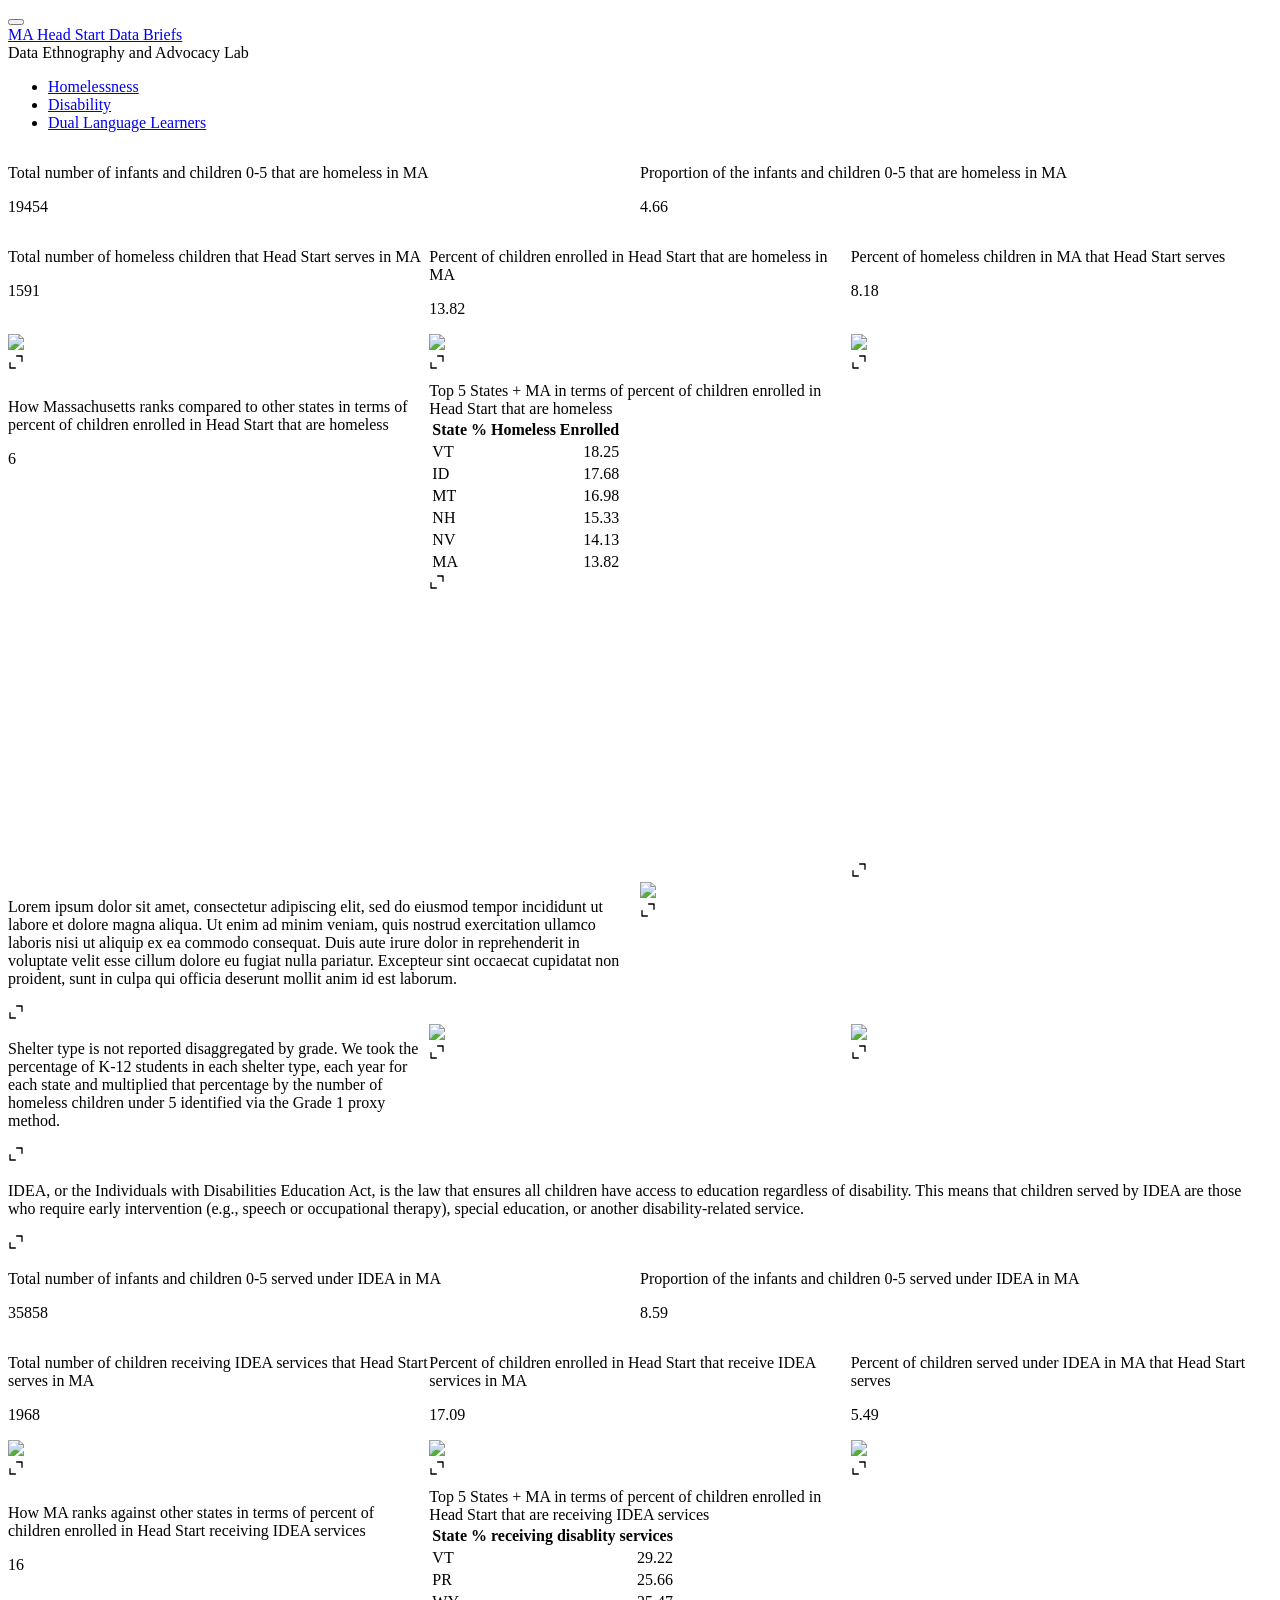
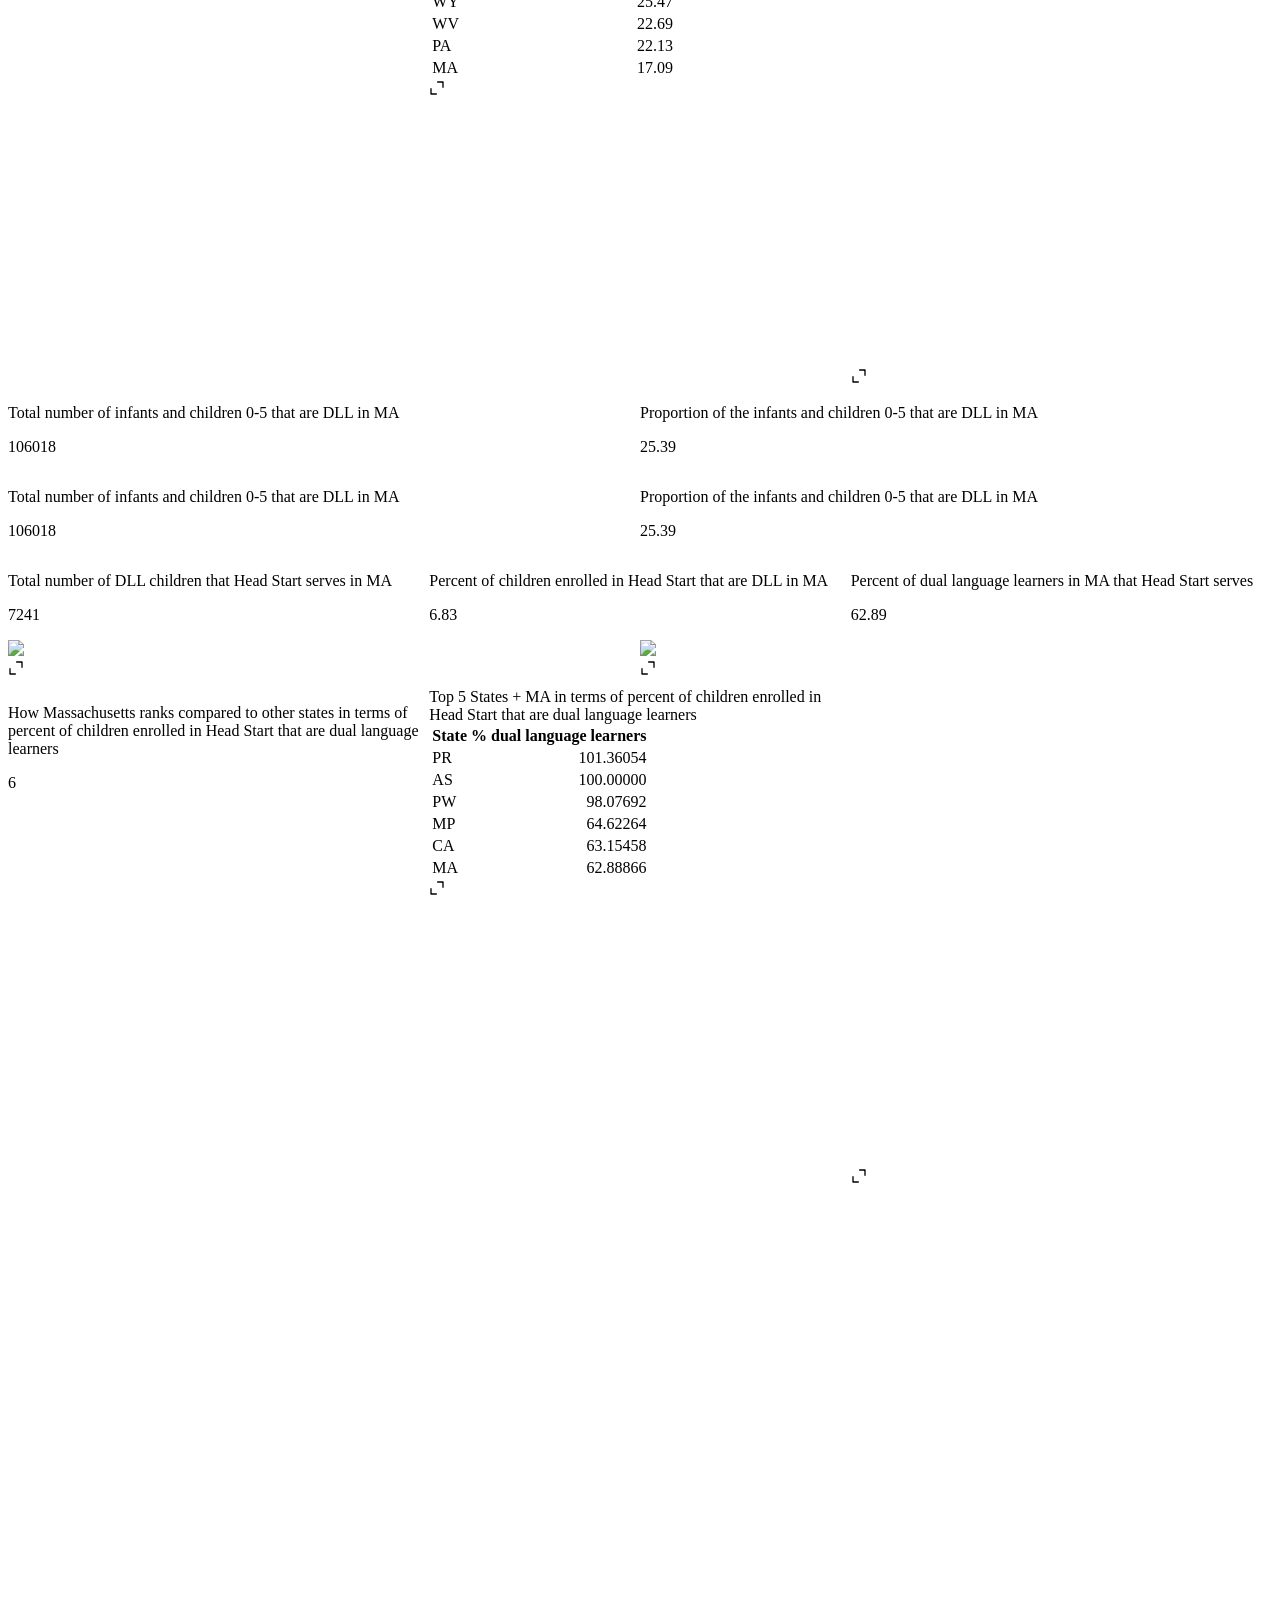
==== index.html @ 700cf91a "added index" ====
<!DOCTYPE html>
<html xmlns="http://www.w3.org/1999/xhtml" lang="en" xml:lang="en"><head>

<meta charset="utf-8">
<meta name="generator" content="quarto-1.4.550">

<meta name="viewport" content="width=device-width, initial-scale=1.0, user-scalable=yes">

<meta name="author" content="Data Ethnography and Advocacy Lab">

<title>MA Head Start Data Briefs</title>
<style>
code{white-space: pre-wrap;}
span.smallcaps{font-variant: small-caps;}
div.columns{display: flex; gap: min(4vw, 1.5em);}
div.column{flex: auto; overflow-x: auto;}
div.hanging-indent{margin-left: 1.5em; text-indent: -1.5em;}
ul.task-list{list-style: none;}
ul.task-list li input[type="checkbox"] {
  width: 0.8em;
  margin: 0 0.8em 0.2em -1em; /* quarto-specific, see https://github.com/quarto-dev/quarto-cli/issues/4556 */ 
  vertical-align: middle;
}
</style>


<script src="index_files/libs/clipboard/clipboard.min.js"></script>
<script src="index_files/libs/quarto-html/quarto.js"></script>
<script src="index_files/libs/quarto-html/popper.min.js"></script>
<script src="index_files/libs/quarto-html/tippy.umd.min.js"></script>
<script src="index_files/libs/quarto-html/anchor.min.js"></script>
<link href="index_files/libs/quarto-html/tippy.css" rel="stylesheet">
<link href="index_files/libs/quarto-html/quarto-syntax-highlighting.css" rel="stylesheet" id="quarto-text-highlighting-styles">
<script src="index_files/libs/bootstrap/bootstrap.min.js"></script>
<link href="index_files/libs/bootstrap/bootstrap-icons.css" rel="stylesheet">
<link href="index_files/libs/bootstrap/bootstrap.min.css" rel="stylesheet" id="quarto-bootstrap" data-mode="light">
<script src="index_files/libs/quarto-dashboard/quarto-dashboard.js"></script>
<script src="index_files/libs/quarto-dashboard/stickythead.js"></script>
<script src="index_files/libs/quarto-dashboard/datatables.min.js" kdttablesentinel="true"></script>
<script src="index_files/libs/quarto-dashboard/pdfmake.min.js" kdttablesentinel="true"></script>
<script src="index_files/libs/quarto-dashboard/vfs_fonts.js" kdttablesentinel="true"></script>
<script src="index_files/libs/quarto-dashboard/web-components.js" type="module"></script>
<script src="index_files/libs/quarto-dashboard/components.js"></script>
<link href="index_files/libs/quarto-dashboard/datatables.min.css" rel="stylesheet" kdttablesentinel="true">
<script src="index_files/libs/htmlwidgets-1.6.4/htmlwidgets.js"></script>
<script src="index_files/libs/jquery-3.6.0/jquery-3.6.0.min.js"></script>
<link href="index_files/libs/leaflet-1.3.1/leaflet.css" rel="stylesheet">
<script src="index_files/libs/leaflet-1.3.1/leaflet.js"></script>
<link href="index_files/libs/leafletfix-1.0.0/leafletfix.css" rel="stylesheet">
<script src="index_files/libs/proj4-2.6.2/proj4.min.js"></script>
<script src="index_files/libs/Proj4Leaflet-1.0.1/proj4leaflet.js"></script>
<link href="index_files/libs/rstudio_leaflet-1.3.1/rstudio_leaflet.css" rel="stylesheet">
<script src="index_files/libs/leaflet-binding-2.2.2/leaflet.js"></script>
<script src="index_files/libs/leaflet-providers-2.0.0/leaflet-providers_2.0.0.js"></script>
<script src="index_files/libs/leaflet-providers-plugin-2.2.2/leaflet-providers-plugin.js"></script>


</head>

<body class="quarto-dashboard fullcontent">

<header id="quarto-dashboard-header">
<nav class="navbar navbar-expand-md slim" data-bs-theme="dark">
  <div class="navbar-container container-fluid">
    <button class="navbar-toggler" type="button" data-bs-toggle="collapse" data-bs-target="#dashboard-collapse" aria-controls="dashboard-collapse" aria-expanded="false" aria-label="Toggle navigation">
      <span class="navbar-toggler-icon"></span>
    </button>    


    <div class="navbar-brand-container">       

      <div class="navbar-title">
        <div class="navbar-title-text"><a href="#">MA Head Start Data Briefs</a></div>
        
        <div class="navbar-author">Data Ethnography and Advocacy Lab</div>
      </div>
    </div>
<div id="dashboard-collapse" class="navbar-collapse collapse"><ul class="navbar-nav navbar-nav-scroll me-auto" role="tablist"><li class="nav-item" role="presentation"><a id="tab-homelessness" class="nav-link active" data-bs-toggle="tab" role="tab" data-bs-target="#homelessness" data-scrolling="true" href="#homelessness" aria-controls="homelessness" aria-selected="true"><span class="nav-link-text">Homelessness</span></a></li><li class="nav-item" role="presentation"><a id="tab-disability" class="nav-link" data-bs-toggle="tab" role="tab" data-bs-target="#disability" data-scrolling="true" href="#disability" aria-controls="disability" aria-selected="false"><span class="nav-link-text">Disability</span></a></li><li class="nav-item" role="presentation"><a id="tab-dual-language-learners" class="nav-link" data-bs-toggle="tab" role="tab" data-bs-target="#dual-language-learners" data-scrolling="true" href="#dual-language-learners" aria-controls="dual-language-learners" aria-selected="false"><span class="nav-link-text">Dual Language Learners</span></a></li></ul></div></div>
</nav>
</header>
<div class="page-layout-custom quarto-dashboard-content bslib-gap-spacing html-fill-container dashboard-scrolling quarto-dashboard-pages">  

<div class="bslib-grid-item html-fill-item tab-content bslib-grid" data-layout="flow" style="display: grid; grid-template-rows: minmax(3em, 1fr); grid-auto-columns: minmax(0, 1fr);">
<div id="homelessness" class="dashboard-page tab-pane show active html-fill-item html-fill-container" data-orientation="rows" aria-labelledby="tab-homelessness">
<div class="html-fill-item html-fill-container bslib-grid" style="display: grid; grid-template-rows: minmax(3em, max-content) minmax(3em, max-content) minmax(3em, max-content) minmax(3em, max-content) minmax(3em, max-content) minmax(3em, max-content); grid-auto-columns: minmax(0, 1fr);">
<div class="html-fill-item html-fill-container bslib-grid" style="display: grid; grid-template-columns: minmax(3em, 1fr) minmax(3em, 1fr);
grid-auto-rows: minmax(0, 1fr);">
<div class="card valuebox cell html-fill-item html-fill-container bslib-card bslib-value-box bg-info showcase-left-center" data-bslib-card-init="" data-require-bs-caller="card()">
<div class="card-body html-fill-item html-fill-container">
<div data-icon="hash" class="html-fill-item html-fill-container value-box-grid">
<div class="value-box-showcase html-fill-item html-fill-container">

<i class="bi bi-hash"></i></div>
<div class="value-box-area">
<p class="value-box-title">
Total number of infants and children 0-5 that are homeless in MA
</p>
<p class="value-box-value">
19454
</p>
</div>
</div>
</div>
<script data-bslib-card-init="">bslib.Card.initializeAllCards();</script></div><div class="card valuebox cell html-fill-item html-fill-container bslib-card bslib-value-box bg-info showcase-left-center" data-bslib-card-init="" data-require-bs-caller="card()">
<div class="card-body html-fill-item html-fill-container">
<div data-icon="percent" class="html-fill-item html-fill-container value-box-grid">
<div class="value-box-showcase html-fill-item html-fill-container">

<i class="bi bi-percent"></i></div>
<div class="value-box-area">
<p class="value-box-title">
Proportion of the infants and children 0-5 that are homeless in MA
</p>
<p class="value-box-value">
4.66
</p>
</div>
</div>
</div>
<script data-bslib-card-init="">bslib.Card.initializeAllCards();</script></div>
</div>
<div class="html-fill-item html-fill-container bslib-grid" style="display: grid; grid-template-columns: minmax(3em, 1fr) minmax(3em, 1fr) minmax(3em, 1fr);
grid-auto-rows: minmax(0, 1fr);">
<div class="card valuebox cell html-fill-item html-fill-container bslib-card bslib-value-box bg-info showcase-left-center" data-bslib-card-init="" data-require-bs-caller="card()">
<div class="card-body html-fill-item html-fill-container">
<div data-icon="hash" class="html-fill-item html-fill-container value-box-grid">
<div class="value-box-showcase html-fill-item html-fill-container">

<i class="bi bi-hash"></i></div>
<div class="value-box-area">
<p class="value-box-title">
Total number of homeless children that Head Start serves in MA
</p>
<p class="value-box-value">
1591
</p>
</div>
</div>
</div>
<script data-bslib-card-init="">bslib.Card.initializeAllCards();</script></div><div class="card valuebox cell html-fill-item html-fill-container bslib-card bslib-value-box bg-info showcase-left-center" data-bslib-card-init="" data-require-bs-caller="card()">
<div class="card-body html-fill-item html-fill-container">
<div data-icon="percent" class="html-fill-item html-fill-container value-box-grid">
<div class="value-box-showcase html-fill-item html-fill-container">

<i class="bi bi-percent"></i></div>
<div class="value-box-area">
<p class="value-box-title">
Percent of children enrolled in Head Start that are homeless in MA
</p>
<p class="value-box-value">
13.82
</p>
</div>
</div>
</div>
<script data-bslib-card-init="">bslib.Card.initializeAllCards();</script></div><div class="card valuebox cell html-fill-item html-fill-container bslib-card bslib-value-box bg-info showcase-left-center" data-bslib-card-init="" data-require-bs-caller="card()">
<div class="card-body html-fill-item html-fill-container">
<div data-icon="percent" class="html-fill-item html-fill-container value-box-grid">
<div class="value-box-showcase html-fill-item html-fill-container">

<i class="bi bi-percent"></i></div>
<div class="value-box-area">
<p class="value-box-title">
Percent of homeless children in MA that Head Start serves
</p>
<p class="value-box-value">
8.18
</p>
</div>
</div>
</div>
<script data-bslib-card-init="">bslib.Card.initializeAllCards();</script></div>
</div>
<div class="html-fill-item html-fill-container bslib-grid" style="display: grid; grid-template-columns: minmax(3em, 1fr) minmax(3em, 1fr) minmax(3em, 1fr);
grid-auto-rows: minmax(0, 1fr);">
<div class="card cell html-fill-item html-fill-container bslib-card" data-fill="false" data-bslib-card-init="" data-require-bs-caller="card()" data-full-screen="false">
<div class="card-body html-fill-item html-fill-container">
<div class="cell-output-display html-fill-item html-fill-container">
<img src="index_files/figure-html/unnamed-chunk-7-1.png" class="img-fluid quarto-dashboard-img-contain">
</div>
</div>
<bslib-tooltip placement="auto" bsoptions="[]" data-require-bs-version="5" data-require-bs-caller="tooltip()">
    <template>Expand</template>
    <span class="bslib-full-screen-enter badge rounded-pill">
        <svg xmlns="http://www.w3.org/2000/svg" viewbox="0 0 24 24" style="height:1em;width:1em;" aria-hidden="true" role="img"><path d="M20 5C20 4.4 19.6 4 19 4H13C12.4 4 12 3.6 12 3C12 2.4 12.4 2 13 2H21C21.6 2 22 2.4 22 3V11C22 11.6 21.6 12 21 12C20.4 12 20 11.6 20 11V5ZM4 19C4 19.6 4.4 20 5 20H11C11.6 20 12 20.4 12 21C12 21.6 11.6 22 11 22H3C2.4 22 2 21.6 2 21V13C2 12.4 2.4 12 3 12C3.6 12 4 12.4 4 13V19Z"></path></svg>
    </span>
</bslib-tooltip><script data-bslib-card-init="">bslib.Card.initializeAllCards();</script></div><div class="card cell html-fill-item html-fill-container bslib-card" data-fill="false" data-bslib-card-init="" data-require-bs-caller="card()" data-full-screen="false">
<div class="card-body html-fill-item html-fill-container">
<div class="cell-output-display html-fill-item html-fill-container">
<img src="index_files/figure-html/unnamed-chunk-8-1.png" class="img-fluid quarto-dashboard-img-contain">
</div>
</div>
<bslib-tooltip placement="auto" bsoptions="[]" data-require-bs-version="5" data-require-bs-caller="tooltip()">
    <template>Expand</template>
    <span class="bslib-full-screen-enter badge rounded-pill">
        <svg xmlns="http://www.w3.org/2000/svg" viewbox="0 0 24 24" style="height:1em;width:1em;" aria-hidden="true" role="img"><path d="M20 5C20 4.4 19.6 4 19 4H13C12.4 4 12 3.6 12 3C12 2.4 12.4 2 13 2H21C21.6 2 22 2.4 22 3V11C22 11.6 21.6 12 21 12C20.4 12 20 11.6 20 11V5ZM4 19C4 19.6 4.4 20 5 20H11C11.6 20 12 20.4 12 21C12 21.6 11.6 22 11 22H3C2.4 22 2 21.6 2 21V13C2 12.4 2.4 12 3 12C3.6 12 4 12.4 4 13V19Z"></path></svg>
    </span>
</bslib-tooltip><script data-bslib-card-init="">bslib.Card.initializeAllCards();</script></div><div class="card cell html-fill-item html-fill-container bslib-card" data-fill="false" data-bslib-card-init="" data-require-bs-caller="card()" data-full-screen="false">
<div class="card-body html-fill-item html-fill-container">
<div class="cell-output-display html-fill-item html-fill-container">
<img src="index_files/figure-html/unnamed-chunk-9-1.png" class="img-fluid quarto-dashboard-img-contain">
</div>
</div>
<bslib-tooltip placement="auto" bsoptions="[]" data-require-bs-version="5" data-require-bs-caller="tooltip()">
    <template>Expand</template>
    <span class="bslib-full-screen-enter badge rounded-pill">
        <svg xmlns="http://www.w3.org/2000/svg" viewbox="0 0 24 24" style="height:1em;width:1em;" aria-hidden="true" role="img"><path d="M20 5C20 4.4 19.6 4 19 4H13C12.4 4 12 3.6 12 3C12 2.4 12.4 2 13 2H21C21.6 2 22 2.4 22 3V11C22 11.6 21.6 12 21 12C20.4 12 20 11.6 20 11V5ZM4 19C4 19.6 4.4 20 5 20H11C11.6 20 12 20.4 12 21C12 21.6 11.6 22 11 22H3C2.4 22 2 21.6 2 21V13C2 12.4 2.4 12 3 12C3.6 12 4 12.4 4 13V19Z"></path></svg>
    </span>
</bslib-tooltip><script data-bslib-card-init="">bslib.Card.initializeAllCards();</script></div>
</div>
<div class="html-fill-item html-fill-container bslib-grid" style="display: grid; grid-template-columns: minmax(3em, 1fr) minmax(3em, 1fr) minmax(3em, 1fr);
grid-auto-rows: minmax(0, 1fr);">
<div class="card valuebox cell html-fill-item html-fill-container bslib-card bslib-value-box bg-info showcase-left-center" data-bslib-card-init="" data-require-bs-caller="card()">
<div class="card-body html-fill-item html-fill-container">
<div data-icon="award" class="html-fill-item html-fill-container value-box-grid">
<div class="value-box-showcase html-fill-item html-fill-container">

<i class="bi bi-award"></i></div>
<div class="value-box-area">
<p class="value-box-title">
How Massachusetts ranks compared to other states in terms of percent of children enrolled in Head Start that are homeless
</p>
<p class="value-box-value">
6
</p>
</div>
</div>
</div>
<script data-bslib-card-init="">bslib.Card.initializeAllCards();</script></div><div class="card cell html-fill-item html-fill-container bslib-card" data-title="Top 5 States + MA in terms of percent of children enrolled in Head Start that are homeless" data-fill="false" data-bslib-card-init="" data-require-bs-caller="card()" data-full-screen="false">
<div class="card-header"><div class="card-title">Top 5 States + MA in terms of percent of children enrolled in Head Start that are homeless</div></div>
<div class="card-body html-fill-item html-fill-container">
<div class="cell-output-display html-fill-item html-fill-container">
<table class="table table-sm table-striped small">
<thead>
<tr class="header">
<th style="text-align: left;">State</th>
<th style="text-align: right;">% Homeless Enrolled</th>
</tr>
</thead>
<tbody>
<tr class="odd">
<td style="text-align: left;">VT</td>
<td style="text-align: right;">18.25</td>
</tr>
<tr class="even">
<td style="text-align: left;">ID</td>
<td style="text-align: right;">17.68</td>
</tr>
<tr class="odd">
<td style="text-align: left;">MT</td>
<td style="text-align: right;">16.98</td>
</tr>
<tr class="even">
<td style="text-align: left;">NH</td>
<td style="text-align: right;">15.33</td>
</tr>
<tr class="odd">
<td style="text-align: left;">NV</td>
<td style="text-align: right;">14.13</td>
</tr>
<tr class="even">
<td style="text-align: left;">MA</td>
<td style="text-align: right;">13.82</td>
</tr>
</tbody>
</table>
</div>
</div>
<bslib-tooltip placement="auto" bsoptions="[]" data-require-bs-version="5" data-require-bs-caller="tooltip()">
    <template>Expand</template>
    <span class="bslib-full-screen-enter badge rounded-pill">
        <svg xmlns="http://www.w3.org/2000/svg" viewbox="0 0 24 24" style="height:1em;width:1em;" aria-hidden="true" role="img"><path d="M20 5C20 4.4 19.6 4 19 4H13C12.4 4 12 3.6 12 3C12 2.4 12.4 2 13 2H21C21.6 2 22 2.4 22 3V11C22 11.6 21.6 12 21 12C20.4 12 20 11.6 20 11V5ZM4 19C4 19.6 4.4 20 5 20H11C11.6 20 12 20.4 12 21C12 21.6 11.6 22 11 22H3C2.4 22 2 21.6 2 21V13C2 12.4 2.4 12 3 12C3.6 12 4 12.4 4 13V19Z"></path></svg>
    </span>
</bslib-tooltip><script data-bslib-card-init="">bslib.Card.initializeAllCards();</script></div><div class="card cell html-fill-item html-fill-container bslib-card" data-fill="false" data-bslib-card-init="" data-require-bs-caller="card()" data-full-screen="false">
<div class="card-body html-fill-item html-fill-container">
<div class="cell-output-display html-fill-item html-fill-container">
<div id="htmlwidget-33ffae27967a9c8541ec" style="width:100%;height:480px;" class="leaflet html-widget html-fill-item html-fill-container"></div>
<script type="application/json" data-for="htmlwidget-33ffae27967a9c8541ec">{"x":{"options":{"crs":{"crsClass":"L.CRS.EPSG3857","code":null,"proj4def":null,"projectedBounds":null,"options":{}}},"setView":[[30,-95],3,[]],"calls":[{"method":"addProviderTiles","args":["Esri.NatGeoWorldMap",null,null,{"errorTileUrl":"","noWrap":false,"detectRetina":false}]},{"method":"addPolygons","args":[[[[{"lng":[-106.623445,-106.630114,-106.618486,-106.513986060717,-106.377173188247,-106.200699,-105.997971151664,-105.750527,-105.153994,-104.91835699428,-104.84774,-104.643526,-104.024521,-103.980213477381,-103.722881979148,-103.326501,-103.064423,-103.064422401106,-103.064422,-103.064696,-103.064761,-103.064829054562,-103.064889,-103.063468888475,-103.060103,-103.056495064338,-103.052610516564,-103.05261,-103.047346,-103.043516,-103.043835830165,-103.043850301172,-103.043946,-103.043072,-103.042769,-103.042738818608,-103.042711,-103.042617950565,-103.041554,-103.041356721818,-103.040824,-103.041924,-103.002434,-102.162463,-102.032339018963,-101.826565,-101.623915,-101.085156,-100.954152157693,-100.884174,-100.592614,-100.546145126097,-100.311018,-100.003761993368,-100.000406,-100.000399,-100.000396202899,-100.000392,-100.000388844143,-100.000385,-100.000384017848,-100.000382194816,-100.000381,-99.997629328163,-99.929334,-99.8420638841464,-99.818186,-99.764882,-99.696462,-99.600026,-99.58448,-99.47502213703839,-99.470969,-99.42043200000001,-99.39495599999999,-99.350407,-99.27534,-99.2216079008455,-99.2116,-99.189511,-99.131553,-99.05880000000001,-99.002916,-98.95232488752821,-98.94022,-98.872229,-98.80681,-98.73723200000001,-98.690072,-98.648073,-98.6102002179226,-98.577136,-98.5282,-98.475066,-98.42353300000001,-98.41442600000001,-98.39844100000001,-98.364023,-98.31874999999999,-98.22528200000001,-98.16912000000001,-98.1384860257464,-98.123377,-98.099328,-98.099096,-98.08283900000001,-98.005667,-97.94757199999999,-97.953695,-97.95190595085521,-97.951215,-97.865765,-97.803473,-97.759834,-97.671772,-97.60909100000001,-97.596155,-97.5612431502211,-97.55826999999999,-97.48650499999999,-97.48414343858759,-97.451469,-97.444193,-97.372941,-97.318243,-97.24618,-97.206141,-97.166629,-97.205652,-97.149394,-97.091072,-97.087852,-97.07859000000001,-97.05583799999999,-96.985567,-96.98874499999999,-96.952313,-96.9446168883705,-96.93434330313301,-96.905253,-96.897194,-96.850593,-96.794276,-96.77676599999999,-96.712422,-96.682103,-96.659896,-96.5946743073771,-96.590112,-96.59292600000001,-96.572937,-96.52386300000001,-96.502286,-96.436455,-96.403507,-96.3796608259521,-96.363135,-96.307389,-96.277269,-96.229023,-96.173025,-96.15163,-96.063924,-95.93532500000001,-95.887491,-95.8448785340707,-95.82059599999999,-95.7896393177523,-95.73750800000001,-95.669978,-95.603657,-95.556915,-95.525322,-95.44737000000001,-95.352338,-95.3104497954491,-95.283445,-95.253623,-95.226393,-95.1559076171075,-95.149462,-95.09500199999999,-95.04656799999999,-94.98165,-94.93956,-94.902276,-94.841634,-94.76614600000001,-94.7319329019959,-94.714865,-94.63058599999999,-94.572872,-94.52892799999999,-94.48587499999999,-94.419057,-94.388052,-94.35416499999999,-94.33842199999999,-94.303742,-94.238868,-94.213605,-94.183395,-94.143024,-94.07267,-94.04342800000001,-94.04298799999999,-94.04306699999999,-94.0429458450603,-94.04271900000001,-94.042964,-94.0430026215633,-94.043026,-94.04305152761761,-94.043083,-94.04278823280529,-94.042739,-94.0426959391654,-94.042681,-94.041833,-94.029428406596,-93.97746100000001,-93.90955700000001,-93.8782518953866,-93.85339,-93.80341900000001,-93.816838,-93.834924,-93.78768700000001,-93.725925,-93.749476,-93.697603,-93.66814599999999,-93.67543999999999,-93.61394199999999,-93.60244299999999,-93.6006030873629,-93.55249730750231,-93.53509699999999,-93.540278,-93.53121899999999,-93.539526,-93.549841,-93.530936,-93.5545758543455,-93.558617,-93.569303,-93.617688,-93.629904,-93.685121,-93.68432900000001,-93.729195,-93.710117,-93.702665,-93.7381729998702,-93.745333,-93.760328,-93.70719,-93.7110621713009,-93.713359,-93.70376400000001,-93.70243600000001,-93.70394,-93.70618356631741,-93.741078,-93.80781500000001,-93.83037400000001,-93.8523098709223,-93.872446,-93.929208,-93.890821,-93.863204,-93.837971,-93.86129099999999,-93.961867,-94.056506,-94.16154899999999,-94.35412254491369,-94.370816,-94.50080699999999,-94.594853,-94.670389,-94.731047,-94.72253000000001,-94.803695,-95.026219,-95.1150505055983,-95.125134,-95.191391,-95.297147,-95.38239,-95.439594,-95.507037396917,-95.588801,-95.684089,-95.812504,-96.000682,-96.194412,-96.328817,-96.3785331592868,-96.390376,-96.442849,-96.63200999999999,-96.719627,-96.792158,-96.8520706227301,-96.886459,-97.003325,-97.0436840836865,-97.04484600000001,-97.090735,-97.140854,-97.21267899999999,-97.22299140753179,-97.25732499999999,-97.296057,-97.336122,-97.3468508769557,-97.358469,-97.378697,-97.366872,-97.32275,-97.2875411166858,-97.253801,-97.22728847801289,-97.196935,-97.158798,-97.151922,-97.145567,-97.15660800000001,-97.206945,-97.277163,-97.338346,-97.365976,-97.36008200000001,-97.37286400000001,-97.422636,-97.45472700000001,-97.496861,-97.542957,-97.582565,-97.64401100000001,-97.697069,-97.758838,-97.79529100000001,-97.8622582970613,-97.87118700000001,-97.944345,-98.010971,-98.03923899999999,-98.08011573664299,-98.091038,-98.149463,-98.197046,-98.248806,-98.30297899999999,-98.38669400000001,-98.442536,-98.50349199999999,-98.576188,-98.5931641791091,-98.61346500000001,-98.65422100000001,-98.69885600000001,-98.779912,-98.807348,-98.89096499999999,-98.958325,-99.03231599999999,-99.082002,-99.110855,-99.091635,-99.105031,-99.171404,-99.1768160923811,-99.20052200000001,-99.208907,-99.24244400000001,-99.268613,-99.3289,-99.361144,-99.387367,-99.44696999999999,-99.442123,-99.429984,-99.445238,-99.4608257991343,-99.463309,-99.487937,-99.52965399999999,-99.487521,-99.495104,-99.497519,-99.52831999999999,-99.53013799999999,-99.55681199999999,-99.624515,-99.704601,-99.758534,-99.80165100000001,-99.84473699999999,-99.87784000000001,-99.904385,-99.917461,-99.93216099999999,-99.98492299999999,-100.028725,-100.075474,-100.174413,-100.197510055501,-100.267604,-100.287554,-100.320393,-100.337059,-100.368288,-100.38886,-100.39727,-100.448648,-100.500354,-100.506701,-100.533017,-100.53583,-100.576846,-100.627206,-100.646993,-100.660208,-100.671215189194,-100.674656,-100.727462,-100.772649,-100.795681,-100.801867546029,-100.848664,-100.886842,-100.995607,-101.060151,-101.137503,-101.19272,-101.254895,-101.305533,-101.307332,-101.367198,-101.400636,-101.453499,-101.503223,-101.561569,-101.654578,-101.714224,-101.761619209528,-101.809441,-101.8754,-101.966167,-102.021919,-102.073646,-102.115682,-102.161674,-102.227553,-102.301381,-102.318683954588,-102.349861,-102.369522,-102.392906,-102.468946,-102.512687,-102.551081,-102.612879,-102.677192,-102.693466,-102.738428,-102.777531,-102.808692,-102.83097,-102.824564,-102.871857,-102.891022,-102.871347,-102.917805,-102.995688,-103.035683,-103.076355,-103.100368,-103.126748,-103.227801,-103.28119,-103.361998,-103.463196,-103.524613,-103.59236,-103.660203,-103.724743,-103.789034,-103.793873010934,-103.856893,-103.975235,-104.055596,-104.143692,-104.181273,-104.229081,-104.308813,-104.371175,-104.452301,-104.539761,-104.565688,-104.619039,-104.672327,-104.685479,-104.703998,-104.692094,-104.702788,-104.740448,-104.761634,-104.824314,-104.859521,-104.869872,-104.889376,-104.924796,-104.972071,-104.980753891325,-105.00124,-105.062334,-105.098282,-105.160153,-105.21866,-105.314863,-105.394242,-105.399609,-105.488027,-105.55743,-105.579542,-105.627349,-105.709491,-105.773257,-105.794386,-105.869353,-105.938452,-105.953943,-105.996429378287,-106.004926,-106.080258,-106.175675,-106.236804,-106.280811,-106.303536,-106.33992838068,-106.370139,-106.41794,-106.467642,-106.484642,-106.528242,-106.581344,-106.63588,-106.623445],"lat":[31.914034,31.971258,32.000495,32.0008176642324,32.0012401010375,32.001785,32.001974590699,32.002206,32.000497,32.0004720730735,32.000464602835,32.000443,32.00001,32.0000328513626,32.0001655686764,32.00037,32.000518,32.087051,32.145006,32.522193,32.587983,32.7269504153502,32.849359,32.9591063818305,33.219225,33.3884142146206,33.5705747764422,33.570599,33.824675,34.079382,34.302648,34.3127498735079,34.379555,34.619782,34.747361,34.9541420403614,35.144735,35.1831572590084,35.622487,35.7394335063487,36.055231,36.500439,36.500397,36.500326,36.5000656730101,36.499654,36.499528,36.499244,36.4995294966262,36.499682,36.499469,36.4995051393038,36.499688,36.4997018487376,36.499702,36.055677,35.8812329999967,35.619115,35.4223639883094,35.182702,35.0299299999999,34.7463605525616,34.560509,34.5611366245601,34.576714,34.5069327688814,34.48784,34.435266,34.381036,34.374688,34.407673,34.3968709897905,34.396471,34.380464,34.442099,34.437083,34.386599,34.3253735743726,34.31397,34.214312,34.209352,34.201256,34.208782,34.2046698986035,34.203686,34.160446,34.155901,34.130992,34.133155,34.164441,34.1561768671247,34.148962,34.094961,34.064269,34.0819494760059,34.085074,34.128456,34.157109,34.146421,34.127245,34.114171,34.1412060197111,34.15454,34.104295,34.048639,34.002412,33.995964,33.991053,33.924373,33.8912258148573,33.878424,33.849393,33.88019,33.92521,33.99137,33.968093,33.922106,33.899061506733,33.897099,33.916994,33.9138891088909,33.87093,33.823773,33.819454,33.865121,33.900344,33.91428,33.847311,33.809824,33.721967,33.735115,33.774099,33.812756,33.855741,33.886522,33.918468,33.944582,33.945013250454,33.9455889292528,33.947219,33.902954,33.847211,33.868886,33.841976,33.831633,33.876645,33.916666,33.8830186573983,33.880665,33.830916,33.819098,33.818114,33.77346,33.78005,33.746289,33.715530908566,33.694215,33.735005,33.769735,33.748021,33.80056,33.831946,33.841523,33.875099,33.863856,33.860421904719,33.858465,33.8724373846723,33.895967,33.905844,33.927195,33.92702,33.885487,33.86885,33.867789,33.8738430381855,33.877746,33.92971,33.961954,33.9384823885698,33.936336,33.904816,33.862565,33.852284,33.810503,33.776289,33.739431,33.748031,33.7208305162803,33.707261,33.673401,33.669886,33.62184,33.637867,33.577217,33.565511,33.556452,33.567082,33.564486,33.576722,33.570622,33.592212,33.577725,33.572234,33.551425,33.435824,33.330498,33.2712410493864,33.160291,33.019219,32.881088978924,32.797476,32.6930299766656,32.564261,32.3922831932812,32.363559,32.1960649748209,32.137956,31.992402,31.979686964168,31.926419,31.893144,31.8442765572456,31.805467,31.700686,31.622509,31.586211,31.527344,31.504092,31.46869,31.428409,31.375103,31.30104,31.259375,31.182541,31.1826249552688,31.1848200234468,31.185614,31.128868,31.051678,31.008498,30.967118,30.924534,30.8774695018611,30.869424,30.802969,30.738479,30.67994,30.625201,30.592586,30.544842,30.5064,30.429947,30.4025470540047,30.397022,30.329924,30.275513,30.2439707156403,30.225261,30.173936,30.112721,30.054291,30.0523143321691,30.021571,29.954549,29.894359,29.8720910043919,29.85165,29.802952,29.761673,29.724059,29.690619,29.679007,29.682213,29.671163,29.636588,29.5621028201748,29.555645988295,29.505367,29.467903,29.43078,29.369141,29.331446,29.279237,29.148064,29.0755520224787,29.067321,29.02309,28.934073,28.866348,28.859022,28.8247355121921,28.783169,28.734041,28.664942,28.588238,28.502224,28.423659,28.3898650304879,28.381815,28.317666,28.222821,28.164594,28.110497,28.0598208616046,28.030734,27.908307,27.8365323534718,27.834466,27.785888,27.716688,27.59642,27.5766073164796,27.510644,27.427175,27.317818,27.2779588322095,27.234796,27.060044,26.885581,26.701746,26.6003398814733,26.503164,26.4111776799575,26.305865,26.08266,26.017653,25.971132,25.949022,25.960899,25.935438,25.923125,25.902447,25.868874,25.840117,25.840378,25.879337,25.880058,25.920035,25.937857,26.006614,26.023455,26.032131,26.055218,26.0577459501697,26.058083,26.059621,26.063863,26.041275,26.0553958966484,26.059169,26.055813,26.056153,26.073101,26.11005,26.157872,26.199151,26.214798,26.235221,26.2428750129916,26.252028,26.23596,26.265619,26.326542,26.369421,26.357569,26.394056,26.412082,26.39651,26.426278,26.476977,26.500335,26.549848,26.5696605553736,26.656443,26.724761,26.788262,26.843213,26.879761,26.928921,26.982399,27.026026,27.106839,27.159149,27.223341,27.2622401970428,27.268437,27.294941,27.306051,27.412396,27.451518,27.500496,27.498896,27.580207,27.614336,27.634515,27.654954,27.717071,27.741771,27.778809,27.824376,27.875284,27.917973,27.96771,27.990729,28.073118,28.124882,28.179448,28.1970007311399,28.250269,28.301093,28.362117,28.427151,28.477196,28.515748,28.575637,28.616774,28.66196,28.716745,28.76328,28.805888,28.836168,28.903734,28.957079,29.031497,29.0835160253445,29.099777,29.129123,29.168492,29.22773,29.232831568098,29.271421,29.307848,29.363403,29.458661,29.473542,29.520285,29.520342,29.577925,29.640716,29.664041,29.738079,29.759671,29.764582,29.794658,29.765163,29.76766,29.7788600967222,29.790161,29.794023,29.807343,29.802491,29.786926,29.79239,29.819487,29.843534,29.877674,29.8721929465015,29.862317,29.820395,29.765569,29.779817,29.780303,29.752358,29.748182,29.738261,29.676507,29.621929,29.556497,29.522319,29.444267,29.399558,29.352093,29.287113,29.241625,29.190697,29.161219,29.103029,29.085722,29.026877,28.982124,28.991532,28.982138,29.018914,29.066822,29.120998,29.15026,29.170934,29.19147,29.257502,29.2592383933486,29.281852,29.296017,29.33091,29.383278,29.426265,29.48105,29.524337,29.543063,29.60366,29.676074,29.770462,29.844445,29.911112,29.989943,30.02421,30.107304,30.211736,30.259454,30.301148,30.370466,30.390413,30.458645,30.535144,30.604832,30.61026,30.6288120187883,30.672583,30.686303,30.718914,30.757059,30.801567,30.816961,30.852979,30.888941,30.943278,30.990229,31.035396,31.098545,31.136375,31.166897,31.20224,31.288634,31.318735,31.364749,31.3878401295126,31.392458,31.398702,31.456279,31.513376,31.562062,31.620413,31.6697519606808,31.71071,31.752009,31.759608,31.747809,31.783148,31.813906,31.871514,31.914034]}]],[[{"lng":[-118.593969,-118.484785,-118.370323,-118.286261,-118.325244,-118.374768,-118.465368,-118.482609,-118.563442,-118.593969],"lat":[33.467198,33.487483,33.409285,33.351463,33.299075,33.320065,33.326056,33.369914,33.434381,33.467198]}],[{"lng":[-118.594033,-118.540069,-118.446771,-118.353504,-118.425634,-118.487908,-118.581513,-118.641578,-118.594033],"lat":[33.035951,32.980933,32.895424,32.821962,32.800595,32.84459,32.931672,33.017129,33.035951]}],[{"lng":[-119.578942,-119.510489,-119.427171,-119.429559,-119.464725,-119.545872,-119.578942],"lat":[33.278628,33.307269,33.266023,33.228167,33.215432,33.233406,33.278628]}],[{"lng":[-119.916216,-119.857304,-119.739472,-119.5667,-119.470736656944,-119.442654,-119.364214,-119.363065,-119.391587,-119.487719557382,-119.554472,-119.662825,-119.721206,-119.795938,-119.873358,-119.876916,-119.916216],"lat":[34.058351,34.071298,34.049299,34.053452,34.053996622104,34.054156,34.050794,34.000548,33.994636,33.9965151543893,33.99782,33.985889,33.959583,33.962929,33.980375,34.023527,34.058351]}],[{"lng":[-120.368278,-120.24248,-120.135853,-120.055107,-119.984316,-119.973691,-120.049682,-120.121817,-120.179049,-120.200085,-120.36484,-120.454134,-120.368278],"lat":[34.076465,34.057172,34.026087,34.037729,33.983948,33.942481,33.914563,33.895712,33.927994,33.956904,33.991781,34.028081,34.076465]}],[{"lng":[-124.387023,-124.301355,-124.176715,-124.118147,-124.125448,-124.154513,-124.163988,-124.122677,-124.092284,-124.063076,-124.067473659422,-124.081987,-124.116037,-124.143479,-124.154246,-124.19104,-124.245027,-124.219592,-124.203402,-124.211605,-124.001188,-123.822037598588,-123.656998,-123.519112836804,-123.43477,-123.347562,-123.231001260578,-123.145959,-123.045254,-122.80008,-122.501135,-122.289749096157,-122.289527,-122.101922,-121.846712,-121.675348,-121.447539998048,-121.43961,-121.251099,-121.035195,-120.879925710236,-120.692219,-120.501069,-120.181563,-119.999168,-119.999276,-119.99828,-119.999866,-119.999231,-119.997533,-119.996155,-119.997124,-119.997634,-119.999935448085,-120.00174,-120.003028919657,-120.004795512304,-120.005142,-120.003364028833,-120.002614842913,-120.001975250867,-120.001014,-119.904315,-119.587679,-119.585406144839,-119.330366469799,-119.279262,-119.155815824409,-118.949673,-118.500958,-118.427995325157,-118.022181,-117.833504044144,-117.68061,-117.244917,-117.166000564031,-117.000895,-116.488233,-116.375875,-116.093601,-115.892975,-115.846113922762,-115.648032019625,-115.647683,-115.404537,-115.303743,-115.160068,-115.043812,-114.948154366683,-114.804249,-114.633487,-114.629769,-114.634382,-114.576452,-114.490971,-114.465246,-114.422382,-114.378223,-114.378852,-114.335372,-114.264317,-114.172845,-114.14093,-114.14081715128,-114.139055,-114.17805,-114.229715,-114.292806,-114.348052,-114.405941,-114.428026,-114.43009113852,-114.435504,-114.454807,-114.509568,-114.534987,-114.508708,-114.505638,-114.520465,-114.504863,-114.496565,-114.504993,-114.525201,-114.529186,-114.524599,-114.597283,-114.629146518189,-114.635183,-114.673901,-114.725282,-114.707348,-114.707962,-114.723259,-114.674491,-114.678097,-114.679359,-114.706175,-114.670803,-114.628293,-114.575161,-114.517492069319,-114.511343,-114.481315,-114.47664,-114.463127,-114.468971,-114.531746,-114.540260338478,-114.570675,-114.615724877807,-114.667493,-114.705717,-114.719633,-115.000802,-115.465164,-116.04662,-116.106175830742,-116.540643,-116.62705,-116.853156612097,-116.857154,-117.124862,-117.132038955738,-117.136664,-117.168866,-117.196767,-117.246069,-117.255169,-117.25497,-117.280971,-117.28217,-117.27387,-117.262905,-117.25617,-117.25447,-117.263704485249,-117.28077,-117.315278,-117.362572,-117.445583,-117.547693,-117.59588,-117.596188685737,-117.645582,-117.715349,-117.726486,-117.739080197711,-117.814188,-117.840289,-117.927091,-118.000593,-118.088896,-118.115076722882,-118.132698,-118.1837,-118.231926185034,-118.258687,-118.317205,-118.333295024316,-118.354705,-118.396606,-118.428407,-118.394307,-118.412708,-118.460611,-118.517277278306,-118.519514,-118.603572,-118.679366,-118.744952,-118.805114,-118.854653,-118.944479511459,-118.954722,-119.069959,-119.109784,-119.227743,-119.257043,-119.264586388748,-119.270144,-119.313034,-119.37578,-119.461036,-119.477946706724,-119.536957,-119.616862,-119.684666,-119.709067,-119.785871,-119.835771,-119.873971,-119.971951,-120.050682,-120.141165,-120.295051,-120.451425,-120.511421,-120.550092,-120.581293,-120.622575,-120.645739,-120.60197,-120.614852,-120.62632,-120.610266,-120.670835,-120.65030521184,-120.63357,-120.629583,-120.635787,-120.675074,-120.714185,-120.756086,-120.846674,-120.89679,-120.87957,-120.862133,-120.884757,-120.955863,-120.984227,-121.003359,-121.11424,-121.166712,-121.272322,-121.314632,-121.332449,-121.347053956004,-121.406823,-121.462264,-121.4862,-121.531876,-121.574602,-121.622009,-121.680145,-121.779851,-121.826425,-121.888491,-121.903195,-121.9416,-121.970427,-121.923866,-121.860604,-121.814462,-121.796826,-121.791544,-121.812732426762,-121.862266,-121.906468,-121.95167,-122.027174,-122.105976,-122.20618,-122.260481,-122.284882,-122.294310191913,-122.322971,-122.344029,-122.397065,-122.418452,-122.401323,-122.409258,-122.443687,-122.445987,-122.493789,-122.516689,-122.518088,-122.496786,-122.496784560243,-122.496784,-122.500678019083,-122.511983,-122.465396,-122.398139,-122.385323,-122.376462,-122.356784,-122.361749,-122.389826876588,-122.39319,-122.360219,-122.244372,-122.168449,-122.129199702224,-122.111998,-122.144396,-122.152905,-122.162802507492,-122.163049,-122.213774,-122.24981,-122.252452,-122.312974,-122.333711,-122.303931,-122.328714287407,-122.33453,-122.378709,-122.425258,-122.367582,-122.368891,-122.321706,-122.262861,-122.269320054917,-122.301804,-122.393588,-122.397581230624,-122.488499639259,-122.491283,-122.499465,-122.452995,-122.488665,-122.486375,-122.448413,-122.41847,-122.483483,-122.537285,-122.60129,-122.678474,-122.70264,-122.754606,-122.797405,-122.856573,-122.939711,-122.97439,-123.011533,-122.960889,-122.953629,-122.987149,-122.986319,-123.003146477056,-123.004122,-123.053504,-123.068437,-123.085572,-123.166428,-123.249797,-123.331899,-123.349612,-123.441774,-123.514784,-123.540922011634,-123.571987,-123.638637,-123.659846,-123.71054,-123.732892,-123.69074,-123.721505,-123.765891,-123.798991,-123.825331,-123.81469,-123.766475,-123.782322,-123.792659,-123.829545,-123.851714,-123.907664,-123.954952,-124.02520517453,-124.035904,-124.068908,-124.087086,-124.139952,-124.187874,-124.258405,-124.34307,-124.363414,-124.353124,-124.365357,-124.409591,-124.387023],"lat":[40.504954,40.659643,40.843618,40.989263,41.048504,41.087159,41.138675,41.189726,41.287695,41.439579,41.4647361884909,41.547761,41.628849,41.709284,41.728801,41.736079,41.7923,41.846432,41.940964,41.99846,41.996146,41.995620816947,41.995137,41.9991725180329,42.001641,41.999108,42.004970062256,42.009247,42.003049,42.004071,42.00846,42.0077647304966,42.007764,42.005766,42.00307,42.000351,41.9971900332726,41.99708,41.99757,41.993323,41.9934832599849,41.993677,41.993785,41.994588,41.99454,41.874891,41.618765,41.183974,40.865899,40.720992,40.32125,40.126363,39.956505,39.7224069247242,39.538852,39.4450457761605,39.3164750119585,39.291258,39.1656267640688,39.1126893740958,39.0674958744683,38.999574,38.933324,38.714734,38.7131509006712,38.5355095158185,38.499914,38.4134036584505,38.26894,37.949019,37.8962242809098,37.602583,37.4649387662445,37.353399,37.030244,36.9712075385903,36.847694,36.459097,36.372562,36.155805,35.999967,35.9635526731109,35.8096292126029,35.809358,35.617605,35.538207,35.424129,35.332012,35.2552173238086,35.139689,35.001857,34.94304,34.87289,34.8153,34.724848,34.691202,34.580711,34.516521,34.450376,34.450038,34.401329,34.344979,34.305919,34.3031275138817,34.259538,34.239969,34.186928,34.166725,34.134458,34.11154,34.092787,34.0789314062795,34.042615,34.010968,33.957264,33.928499,33.90064,33.864276,33.827778,33.760465,33.719155,33.693022,33.661583,33.60665,33.552231,33.490653,33.4335449999998,33.422726,33.418299,33.405048,33.376628,33.323421,33.288079,33.255597,33.2303,33.159519,33.105335,33.037984,33.031052,33.036542,33.0247159744928,33.023455,32.972064,32.923628,32.901884,32.845155,32.782503,32.7748291815141,32.747417,32.7412791646992,32.734226,32.741581,32.718763,32.699676,32.6671,32.623353,32.6185783878213,32.583747,32.576261,32.5577856300775,32.557459,32.534156,32.5856011873821,32.618754,32.671952,32.688851,32.669352,32.700051,32.786948,32.822247,32.839547,32.851447,32.849349,32.859447,32.900146,32.9395407354155,33.012343,33.093504,33.168437,33.268517,33.365491,33.386629,33.3869649943199,33.440728,33.460556,33.483427,33.4933063986445,33.552224,33.573523,33.605521,33.654319,33.729817,33.743803322895,33.753217,33.736118,33.7152954681899,33.703741,33.712818,33.721184383577,33.732317,33.735917,33.774715,33.804315,33.883913,33.969111,34.0252914546544,34.027509,34.039048,34.033255,34.032103,34.001239,34.034215,34.046738953351,34.048167,34.09047,34.094566,34.161728,34.213304,34.2361045992684,34.252903,34.275689,34.321118,34.374064,34.3788375587756,34.395495,34.420995,34.408297,34.395397,34.415997,34.415796,34.408795,34.444641,34.461651,34.473405,34.470623,34.447094,34.522953,34.542794,34.556959,34.554017,34.581035,34.692095,34.730709,34.738072,34.85818,34.904115,34.9751663022687,35.033085,35.078362,35.123805,35.153061,35.175998,35.160459,35.204429,35.247877,35.294184,35.360763,35.430196,35.453743,35.4579036027455,35.46071,35.57172,35.635399,35.666711,35.71331,35.783106,35.7951862038146,35.844623,35.885618,35.970348,36.014368,36.025156,36.099695,36.165818,36.227407,36.24186,36.30281,36.393603,36.485602,36.582754,36.634559,36.611136,36.682858,36.777543,36.815186,36.8500494437455,36.931552,36.96895,36.97145,36.95115,36.955951,37.013949,37.072548,37.101747,37.1051413867181,37.11546,37.144099,37.187249,37.248521,37.337009,37.374805,37.435941,37.461541,37.492341,37.52134,37.576138,37.612136,37.665620815871,37.686433,37.7081325680179,37.77113,37.800879,37.80563,37.790724,37.738558,37.729505,37.71501,37.708331,37.707531,37.592501,37.55814,37.504143,37.5213219985908,37.528851,37.581866,37.640771,37.6672729813177,37.667933,37.698695,37.726406,37.755129,37.777244,37.809797,37.830087,37.8938323463208,37.908791,37.905191,37.955672,37.978168,38.007948,38.01031,38.051473,38.0603744975312,38.105142,38.143449,38.1420035972533,38.1090944743082,38.108087,38.032165,37.996167,37.966714,37.921881,37.89341,37.852721,37.826728,37.830328,37.875126,37.906604,37.89382,37.935527,37.976657,38.016717,38.031908,37.992429,38.003438,38.112962,38.17567,38.237538,38.273164,38.2957052387145,38.297012,38.299385,38.33521,38.390525,38.474947,38.511045,38.565542,38.596805,38.699744,38.741966,38.7676562160393,38.798189,38.843865,38.872529,38.91323,38.954994,39.021293,39.125327,39.193657,39.271355,39.360814,39.446538,39.552803,39.621486,39.684122,39.723071,39.832041,39.863028,39.922373,40.001299341669,40.013319,40.021307,40.078442,40.11635,40.130542,40.184277,40.243979,40.260974,40.331425,40.374855,40.438076,40.504954]}]],[[{"lng":[-89.544434,-89.47934600000001,-89.407906,-89.378694,-89.327319777009,-89.324658,-89.278935,-89.22731899999999,-89.199136,-89.1756497723469,-89.165488,-89.202511,-89.15698999999999,-89.1559849090704,-89.155891,-89.14767399999999,-89.12047200000001,-89.1031354483266,-89.098843,-89.132915,-89.128899,-89.16662021201969,-89.168087,-89.099047,-89.058036,-89.000968,-88.9335100599741,-88.93174500000001,-88.92789354943081,-88.83505100000001,-88.753068,-88.693983,-88.61144,-88.5610581316174,-88.531576,-88.4904810043425,-88.48380327698,-88.47612700000001,-88.444605,-88.42477599999999,-88.47175300000001,-88.514661,-88.486947,-88.465861,-88.418594,-88.4161335687515,-88.358476490182,-88.358436,-88.281667,-88.157061,-88.06229399999999,-88.06624842880029,-88.072242,-88.13162199999999,-88.13243105650631,-88.160062,-88.132341,-88.05958800000001,-88.02803,-87.97026200000001,-87.935861,-87.90380399999999,-87.93812800000001,-87.9253933817098,-87.921744,-87.87254,-87.808013,-87.723635,-87.7131573360969,-87.68163300000001,-87.625851,-87.608479,-87.551277,-87.48634699999999,-87.44870028854081,-87.41858499999999,-87.331765,-87.304057452442,-87.27038740773899,-87.25525,-87.180063,-87.137502,-87.105614,-87.05783599999999,-87.043049,-87.01031500000001,-86.9777414251102,-86.927747,-86.875874,-86.8135795707459,-86.810913,-86.779993,-86.722247,-86.65837399999999,-86.64670938914109,-86.61521500000001,-86.59984799999999,-86.50936799999999,-86.52517400000001,-86.52182500000001,-86.4880524671283,-86.471903,-86.434046,-86.4335700794087,-86.387216,-86.321274,-86.278656,-86.206439,-86.095766,-86.03338599999999,-85.9973516597543,-85.976028,-85.95172643810059,-85.92239499999999,-85.905164,-85.8959128763279,-85.894764,-85.839664,-85.816164,-85.79450150551899,-85.750962,-85.683561,-85.646201,-85.63444414497729,-85.62162499999999,-85.58775799999999,-85.49886600000001,-85.47435400000001,-85.433136,-85.432981047742,-85.4156,-85.43141607075221,-85.43617,-85.438742,-85.44886200000001,-85.400481,-85.340953,-85.3326407337514,-85.275454,-85.238665,-85.2017606225486,-85.18727800000001,-85.146861,-85.071928,-85.0210522365665,-84.962535,-84.856904,-84.812877,-84.803247,-84.79870113650991,-84.786406,-84.830472,-84.8643271879881,-84.877762,-84.832617,-84.849445,-84.87757028206229,-84.897171,-84.86068899999999,-84.82015699999999,-84.750749,-84.71404800000001,-84.7119293134928,-84.67724699999999,-84.6220474364107,-84.607928,-84.550844,-84.50651873743691,-84.49374299999999,-84.480943,-84.462042,-84.44524199999999,-84.432941,-84.40094000000001,-84.326539,-84.3212072268568,-84.29725500000001,-84.28816399999999,-84.23213199999999,-84.23230504540351,-84.233265,-84.226155212983,-84.21290399999999,-84.135088,-84.05260954750651,-84.051642,-83.978814,-83.928454,-83.90437508610481,-83.852085,-83.83401499999999,-83.78362,-83.77216,-83.7058575510284,-83.679484,-83.6469615501443,-83.642994,-83.62692199999999,-83.533339,-83.440404,-83.376302,-83.320531,-83.286514,-83.2642676908446,-83.239515,-83.172647,-83.128973,-83.11237199999999,-83.042338,-83.0303349312311,-83.011816,-82.943147,-82.88919300000001,-82.87119199999999,-82.869592,-82.851314,-82.81154238465039,-82.800112,-82.724846,-82.675724,-82.6641207909684,-82.61847400000001,-82.593673,-82.597979,-82.571877,-82.581796,-82.5846938141256,-82.59886400000001,-82.626182,-82.549407,-82.46498699999999,-82.47942012322299,-82.487556,-82.41869,-82.39846481625889,-82.369973,-82.32735599999999,-82.3206749571778,-82.29611800000001,-82.226111,-82.141555,-82.064418,-81.96829700000001,-82.201745,-82.309415,-82.31437045292959,-82.355343,-82.449164,-82.5536395449037,-82.558178,-82.565275702797,-82.726294,-82.72225400000001,-82.750715,-82.815748,-82.86918300000001,-82.86519199999999,-82.8837542129764,-82.895445,-83.012587,-83.07559000000001,-83.114693,-83.13639499999999,-83.23639900000001,-83.386099,-83.436508,-83.46095464746379,-83.527112,-83.614513,-83.67541300000001,-83.690714,-83.89442099999999,-83.9307607839439,-83.98761095068279,-83.987842,-84.2271939619983,-84.227332,-84.2613212015047,-84.499938,-84.77845586435051,-84.785341,-84.7853999785503,-84.94394800000001,-84.97486843583739,-85.09612799999999,-85.2762879474994,-85.290627,-85.2958124857275,-85.43640427288589,-85.488353,-85.73186200000001,-85.78855654361389,-85.873857,-85.975713174144,-86.08194399999999,-86.205565269856,-86.4114961989664,-86.50777100000001,-86.551292,-86.56206765186531,-86.60639399999999,-86.76329096410851,-86.81303699999999,-87.06082634439289,-87.11500355668839,-87.33597905008079,-87.347796,-87.64115,-87.69418590786429,-87.85320400000001,-87.84956699999999,-88.011792,-88.070532,-88.05573800000001,-88.03380199999999,-88.050466,-88.0533508007759,-88.12737799999999,-88.48907673871319,-88.51192,-88.5163580599794,-88.8167641573481,-88.8271780363405,-88.8345890228743,-88.964471,-89.211409,-89.34519431953881,-89.417293,-89.539232,-89.57148100000001,-89.544434],"lat":[36.57451,36.566253,36.562345,36.622292,36.6239462887705,36.624032,36.577699,36.569375,36.625649,36.6513192625535,36.662426,36.716618,36.755968,36.7862926633714,36.789126,36.847148,36.891896,36.9447609003223,36.95785,36.982057,37.017908,37.0721103437999,37.074218,37.140967,37.188767,37.224401,37.2275116098343,37.227593,37.226353966835,37.196486,37.154701,37.141155,37.112745,37.0840080816083,37.067192,37.0679561064856,37.0680802698954,37.068223,37.098601,37.149901,37.220155,37.290948,37.339596,37.400547,37.421987,37.4212865145119,37.4048715275665,37.40486,37.452596,37.466937,37.487837,37.5041305345896,37.528826,37.572968,37.5752826298727,37.654332,37.697142,37.742608,37.799224,37.781856,37.789703,37.817762,37.870651,37.8995914771373,37.907885,37.920999,37.875191,37.892058,37.8830423995257,37.855917,37.851919,37.898794,37.925418,37.920218,37.9338545298067,37.944763,37.908253,37.8934325491223,37.87542282659,37.867326,37.841375,37.807264,37.767631,37.827457,37.875049,37.919668,37.9256992083727,37.934956,37.97077,37.9960671327985,37.99715,37.956522,37.892648,37.869376,37.8649113991803,37.852857,37.906754,37.902887,37.968228,38.038327,38.0436653088997,38.046218,38.086763,38.0871478523782,38.124632,38.147418,38.098509,38.021876,38.00893,37.970382,37.9912256022991,38.00356,38.0149416294697,38.028679,38.11107,38.1799188193363,38.188469,38.23977,38.282969,38.2779525587226,38.26787,38.295469,38.342916,38.3783994475748,38.417089,38.450495,38.468242,38.504074,38.523914,38.5241121702949,38.546341,38.5862856131089,38.598292,38.659319,38.713368,38.73598,38.733893,38.7348167543477,38.741172,38.722494,38.6974407918463,38.687609,38.695427,38.741567,38.7585272930799,38.778035,38.790224,38.786087,38.850723,38.8592249335163,38.88222,38.897256,38.9137941412077,38.920357,38.96146,39.000923,39.0312628990423,39.052407,39.07814,39.10548,39.147358,39.132659,39.130678600088,39.09826,39.0783346767822,39.073238,39.09936,39.101766408188,39.10246,39.11676,39.12176,39.114461,39.083961,39.046362,39.027463,39.0205863526894,38.989694,38.955789,38.880483,38.8747078960317,38.842671,38.8297636689604,38.805707,38.789485,38.7716067284387,38.771397,38.787104,38.774583,38.7672838752678,38.751433,38.716008,38.695641,38.65815,38.6380366259831,38.630036,38.6418337437309,38.643273,38.679387,38.702105,38.669361,38.661473,38.622713,38.599241,38.6131319856547,38.628588,38.620252,38.640231,38.671685,38.708319,38.7168676766561,38.730057,38.74328,38.756076,38.718377,38.678177,38.604334,38.5723695895619,38.563183,38.5576,38.515504,38.5077181960708,38.477089,38.421809,38.344909,38.315781,38.248592,38.2405129933697,38.201007,38.134835,38.063063,37.976859,37.9385625246981,37.916975,37.872375,37.8430541504629,37.801749,37.762233,37.7459658434594,37.686174,37.653092,37.595166,37.544516,37.537798,37.375108,37.300066,37.2963062518554,37.26522,37.243908,37.2014503744627,37.199606,37.1959011068831,37.111852,37.057948,37.024107,37.007196,36.974182,36.920923,36.8971301366542,36.882145,36.847289,36.850589,36.796088,36.743088,36.726887,36.686589,36.666185,36.6661310362733,36.665985,36.633983,36.600814,36.582581,36.586481,36.5876942581124,36.5895922860725,36.5896,36.5921795123551,36.592181,36.592741697267,36.596678,36.6032105122159,36.603372,36.6033754199356,36.612569,36.6145833593172,36.622483,36.6261575408034,36.62645,36.6261495593675,36.618003845027,36.614994,36.620429,36.6217118590347,36.623642,36.6286377186817,36.633848,36.6392468703288,36.6482404228482,36.652445,36.637985,36.6407466739073,36.652107,36.6487206745018,36.647647,36.6447708848516,36.6441420446512,36.6415771604931,36.64144,36.638036,36.6368382439437,36.633247,36.663701,36.677025,36.678118,36.630475,36.551733,36.500053,36.4999962506816,36.49854,36.5012837190757,36.501457,36.5014641981633,36.5019514318132,36.5019683222569,36.5019803422593,36.502191,36.50563,36.5013432086369,36.499033,36.497934,36.538087,36.57451]}]],[[{"lng":[-85.605165,-85.4743388431343,-85.384967,-85.36391902893109,-85.277556,-85.2650550217158,-85.04518299999999,-84.9798540252315,-84.9769738065923,-84.86131399999999,-84.8104774668864,-84.7758376712973,-84.727434,-84.621483,-84.509052,-84.32186900000001,-84.1294469626359,-84.0053367334383,-83.936646,-83.936427344252,-83.619985,-83.5491807535047,-83.4828732042907,-83.322768,-83.10860599999999,-83.12437799999999,-83.140621,-83.201183,-83.252582,-83.284812,-83.323866,-83.32006199999999,-83.353238,-83.3496085109133,-83.3400391067846,-83.33869,-83.27795999999999,-83.221402,-83.154577,-83.1028738260357,-83.096858,-83.0505729641024,-83.048289,-82.99509,-82.9913881531823,-82.925766,-82.873831,-82.84199700000001,-82.82342,-82.78030800000001,-82.7746287310121,-82.74498199999999,-82.73598001661389,-82.715373,-82.642797,-82.5950257926073,-82.591855,-82.5629967985809,-82.55683500000001,-82.51295,-82.43115,-82.32447999999999,-82.239098,-82.2159383647475,-82.199747,-82.161908,-82.11464648443329,-82.10624,-82.028238,-82.01658192305899,-81.990938,-81.92633600000001,-81.92012099999999,-81.932737,-81.846136,-81.84650053235789,-81.846536,-81.763535,-81.7625059827958,-81.755135,-81.658433,-81.61595571078909,-81.60165499999999,-81.54396622431391,-81.50203,-81.499566,-81.46406899999999,-81.42062,-81.41311679517359,-81.41267000000001,-81.393818,-81.39710599999999,-81.38690190269421,-81.32875300000001,-81.2842383817656,-81.27492700000001,-81.194829,-81.194931,-81.1734737944861,-81.133032,-81.128034,-81.153531,-81.1475951704554,-81.119361,-81.11333399999999,-81.038265,-81.006745,-80.943226,-80.88551699999999,-80.84313,-80.84844099999999,-80.911207,-80.94135900000001,-81.000317,-81.036873,-81.077057,-81.130634,-81.13529859020051,-81.139394,-81.133493,-81.173079,-81.17483263659059,-81.177254,-81.213493,-81.258616,-81.279338,-81.260958,-81.26437794808839,-81.282842,-81.304957,-81.368241,-81.402096,-81.401267,-81.420474,-81.4125180355795,-81.408484,-81.405153,-81.44013,-81.460061,-81.444124,-81.50721799999999,-81.52828100000001,-81.56171000000001,-81.633273,-81.668283,-81.732238,-81.763384,-81.808543,-81.868624,-81.902354,-81.9059784394064,-81.94318699999999,-81.994992,-82.032667,-82.04183399999999,-82.04952900000001,-82.015728,-82.01838100000001,-82.028232,-82.042011,-82.040766,-82.0509829816809,-82.09470899999999,-82.143306,-82.180043,-82.210318,-82.200965,-82.229427,-82.21860700000001,-82.41898411217851,-82.459581,-82.4597924354137,-82.5840051864195,-82.6895297984728,-82.87731100000001,-83.13143100000001,-83.1366188582036,-83.30934712159581,-83.3577163136281,-83.499951,-83.6117040588264,-83.743729,-83.820973,-84.007454,-84.08375308230001,-84.124993,-84.2855145090395,-84.3807541835525,-84.474519,-84.812997,-84.86346384438249,-84.864693,-84.91815,-84.93428299999999,-84.935698,-84.983757,-85.006062,-85.002499,-85.011392,-85.0211075623628,-85.03561500000001,-85.107516,-85.108192,-85.08977400000001,-85.0888299635305,-85.087929,-85.09248700000001,-85.066005,-85.07162099999999,-85.0516814295062,-85.041881,-85.05795999999999,-85.05816900000001,-85.12553,-85.11893000000001,-85.1254405773425,-85.12915931558319,-85.141831,-85.114031,-85.067829,-85.0635905429847,-85.0514111279128,-85.04706299999999,-85.05874900000001,-84.997765,-84.930127,-84.91994214792589,-84.891841,-84.955704,-85.00809599999999,-84.98346600000001,-84.9811502941337,-84.97183099999999,-84.9997867563101,-85.0011308391237,-85.00709999999999,-85.06984799999999,-85.0760723726048,-85.088533,-85.11425,-85.1245332227506,-85.160963,-85.1844,-85.1861174017892,-85.23244099999999,-85.2365953712528,-85.2943468643453,-85.3049438332249,-85.314048,-85.33811629990591,-85.36053200000001,-85.3866705737728,-85.398871,-85.4210731752288,-85.42949900000001,-85.46314082477581,-85.502471,-85.51304422927331,-85.526894818161,-85.53440525781539,-85.561424,-85.5828123337853,-85.59516499999999,-85.605165],"lat":[34.984678,34.9836733267911,34.982987,34.9833765631405,34.984975,34.9850776447417,34.986883,34.9872056139756,34.9872198373549,34.987791,34.9878779552292,34.9879372061493,34.98802,34.988329,34.988033,34.988408,34.9879469539553,34.9876495840123,34.987485,34.9874843833797,34.986592,34.988803195914,34.9908739612868,34.995874,35.000659,34.95524,34.924915,34.884653,34.853483,34.823043,34.789712,34.759616,34.728648,34.7170105826273,34.6863277104121,34.682002,34.644853,34.609947,34.588198,34.5374309097654,34.531524,34.4950536521691,34.493254,34.472483,34.4729806272358,34.481802,34.471508,34.399766,34.358872,34.296701,34.2883668182547,34.244861,34.215462648637,34.148165,34.081312,34.0135178092096,34.009018,33.9565549105269,33.945353,33.936969,33.867051,33.820033,33.730872,33.6877549753187,33.657611,33.610643,33.5979030721672,33.595637,33.544934,33.5290907977257,33.494235,33.462937,33.410753,33.343541,33.303843,33.2472520854299,33.241746,33.203648,33.1972658882973,33.15155,33.103152,33.089338539364,33.084688,33.0443999541444,33.015113,32.943722,32.897814,32.831223,32.7442613279615,32.739083,32.653491,32.605587,32.5989648538998,32.561228,32.547110946285,32.544158,32.465086,32.411489,32.3849027808867,32.334794,32.276297,32.237687,32.2271694465971,32.177142,32.113205,32.084469,32.101152,32.057824,32.0346,32.024226,31.988279,31.943769,31.912984,31.856744,31.812721,31.761256,31.722692,31.7105645979661,31.699917,31.623348,31.555908,31.5395964494948,31.517074,31.462818,31.404425,31.351127,31.30391,31.2945990647455,31.24433,31.206173,31.136534,31.125383,31.072781,31.016703,30.9908345035084,30.977718,30.908203,30.821369,30.769912,30.709714,30.722936,30.723359,30.715597,30.729603,30.744644,30.749635,30.773821,30.790016,30.792756,30.82082,30.821407341502,30.827437,30.786074,30.750674,30.692374,30.655544,30.601698,30.531176,30.447385,30.403253,30.370144,30.3683677759449,30.360766,30.363378,30.36861,30.424577,30.474427,30.520814,30.564395,30.5809166697315,30.584264,30.5842765283062,30.5916365790876,30.5978892906418,30.609016,30.623575,30.6238859448931,30.6342387666716,30.6371378731342,30.645663,30.6515600937086,30.6585269137505,30.662603,30.6720699684692,30.675943397968,30.678037,30.684809171948,30.6888271970459,30.692783,30.70965,30.7114970146544,30.711542,30.772082,30.834033,30.878703,30.936984,30.977039,31.000682,31.053546,31.0754638723064,31.108192,31.186451,31.258591,31.295026,31.3086477554966,31.321648,31.362881,31.431363,31.468384,31.5195403291417,31.544684,31.57084,31.620227,31.694965,31.732664,31.7629687034183,31.7802782680766,31.839261,31.89336,31.967358,31.991857,32.062256083622,32.087389,32.136018,32.185445,32.219051,32.2308482009333,32.263398,32.30591,32.336677,32.363186,32.3790400766818,32.442843,32.5070669687837,32.5101547883978,32.523868,32.583146,32.6080674751571,32.657958,32.730447,32.7516296067514,32.826672,32.861317,32.8701382699716,33.108075,33.1295440282507,33.4279931463646,33.4827563368455,33.529805,33.6531143916014,33.767957,33.9017014940033,33.964128,34.0808126526072,34.125095,34.2861909885055,34.474526,34.5239464713237,34.5886856927335,34.6237903384358,34.750079,34.8604354744776,34.924171,34.984678]}]],[[{"lng":[-86.934276,-86.83574900000001,-86.805868,-86.867743,-86.899891,-86.956198,-86.934276],"lat":[45.421149,45.450188,45.412903,45.353065,45.295185,45.352006,45.421149]}],[{"lng":[-90.776921,-90.74018,-90.65042200000001,-90.560936,-90.544875,-90.511623,-90.524056,-90.549104,-90.637124,-90.679446,-90.71203199999999,-90.767985,-90.776921],"lat":[47.024324,47.036105,47.054678,47.037013,47.017383,46.961407,46.935664,46.915461,46.906724,46.956032,46.98526,47.002327,47.024324]}],[{"lng":[-92.886697124409,-92.86968899999999,-92.8407421066255,-92.826013,-92.77649599999999,-92.759458,-92.72112799999999,-92.656125,-92.58056500000001,-92.545682,-92.47276100000001,-92.44963,-92.392681,-92.35176,-92.338239,-92.294033,-92.2938306085787,-92.29361900000001,-92.29275980242829,-92.292371,-92.292192,-92.20549200000001,-92.183091,-92.143338,-92.100255,-92.050819,-92.01528999999999,-91.961889,-91.88696299999999,-91.820027,-91.64550199999999,-91.574291,-91.55134153565641,-91.511077,-91.411799,-91.360804,-91.314815,-91.256705,-91.211647,-91.167601,-91.130475,-91.087357,-91.03451800000001,-90.984617,-90.989375,-90.924128,-90.85284,-90.80628,-90.745305,-90.798936,-90.861046,-90.880841,-90.852704,-90.91515200000001,-90.932626,-90.95565000000001,-90.9252293953426,-90.898308,-90.829031,-90.794775,-90.755287,-90.73726000000001,-90.663273,-90.56556,-90.5485785559661,-90.505909,-90.437596,-90.418136,-90.38722799999999,-90.33188699999999,-90.285707,-90.214866,-90.158241,-90.12048900000001,-89.9291256256648,-89.63841600000001,-89.09162999999999,-88.99121702839599,-88.93276845100959,-88.811948,-88.739994,-88.6832322084994,-88.679132,-88.65776,-88.613063,-88.59386000000001,-88.526673,-88.409864,-88.380183,-88.30952000000001,-88.246307,-88.17800800000001,-88.11685653737609,-88.115346,-88.073944,-88.13506700000001,-88.105518,-88.05701046594901,-88.048514,-87.995876,-87.96697,-87.879812,-87.8330494680353,-87.805076,-87.781007,-87.824676,-87.777671,-87.78729199999999,-87.804203,-87.805773,-87.84742900000001,-87.85683,-87.863489,-87.80046400000001,-87.750928,-87.706767,-87.657349,-87.667423,-87.71147999999999,-87.741805,-87.695055,-87.648191,-87.590208,-87.625748,-87.630298,-87.69649200000001,-87.7626384909711,-87.812989,-87.843433,-87.838359,-87.854681,-87.904484,-87.941453,-87.98349399999999,-87.9975734064425,-88.00208499999999,-87.998716,-88.041202,-88.005518,-87.94380099999999,-87.898888,-87.866884,-87.77516,-87.7613076788851,-87.748409,-87.7375708608663,-87.71978,-87.720889,-87.6463,-87.581306,-87.53099899999999,-87.515142,-87.446477,-87.393405,-87.336457,-87.264877,-87.238224,-87.175068,-87.12160900000001,-87.108743,-87.057627,-87.017036,-86.97778,-86.978759,-87.04416999999999,-87.045748,-87.063157,-87.13938400000001,-87.18837499999999,-87.20628499999999,-87.27603000000001,-87.31898200000001,-87.37549155021939,-87.401629,-87.446963,-87.498662,-87.5433267854761,-87.545382,-87.521755,-87.507419,-87.53994,-87.600882,-87.65518299999999,-87.69892,-87.72857954230891,-87.736017,-87.72640699999999,-87.70025099999999,-87.708185,-87.706204,-87.79013500000001,-87.79102014002849,-87.793239,-87.84095499999999,-87.889207,-87.896286,-87.8965793111888,-87.900485,-87.87018399999999,-87.89578400000001,-87.87342259558341,-87.842681,-87.834879,-87.82116293803401,-87.76667500000001,-87.78507399999999,-87.80201505510961,-87.814674,-87.813273,-87.800477,-88.1993830245505,-88.2169,-88.304692,-88.4716234041103,-88.506912,-88.70738,-88.7074208350474,-88.7765924457953,-88.940384860378,-89.04289799999999,-89.0674411431083,-89.36579860766351,-89.4014168110406,-89.493216,-89.8375948863256,-89.9264658538311,-89.926484,-90.22319,-90.42637696073611,-90.437011,-90.642843,-90.67272699999999,-90.700856,-90.74367700000001,-90.852497,-90.89696202715839,-90.94156700000001,-91.017239,-91.070716,-91.09882,-91.13800000000001,-91.155519,-91.1590843059475,-91.17469199999999,-91.1749349139112,-91.175253,-91.134173,-91.087456,-91.05791000000001,-91.107237,-91.15480599999999,-91.207367,-91.19940800000001,-91.2106633577727,-91.232276,-91.21770600000001,-91.232812,-91.252926,-91.273252,-91.2570001560057,-91.243955,-91.2876556273671,-91.29100200000001,-91.357426,-91.4235686998173,-91.44053599999999,-91.5592155630397,-91.573283,-91.647873,-91.719097,-91.817302,-91.8544999752977,-91.892698,-91.916191,-91.9636,-92.0845285804928,-92.111085,-92.232472,-92.2453646490054,-92.291005,-92.314071,-92.3169331334058,-92.361518,-92.399281,-92.54928,-92.618025,-92.69649099999999,-92.7316238513032,-92.7923607996705,-92.80528700000001,-92.768574,-92.7671173343572,-92.7670232657519,-92.75080199999999,-92.761904,-92.80291099999999,-92.78971198736861,-92.740509,-92.766932,-92.7660914086737,-92.76186800000001,-92.74826767468591,-92.698967,-92.658486,-92.64676799999999,-92.68679299999999,-92.72802299999999,-92.756906,-92.801503,-92.881136,-92.887929,-92.886697124409],"lat":[45.644148,45.715142,45.7293967344697,45.73665,45.790014,45.835341,45.883805,45.924442,45.94625,45.970118,45.972952,46.002252,46.01954,46.015685,46.052149,46.074377,46.157321306496,46.244043,46.41721950288,46.495585,46.663242,46.664741,46.695241,46.731596,46.734446,46.710517,46.706469,46.682539,46.690211,46.690176,46.734733,46.757488,46.7574752934595,46.757453,46.78964,46.798136,46.826825,46.836887,46.866824,46.84476,46.870008,46.879471,46.903053,46.925602,46.982274,47.001888,46.962558,46.938738,46.894254,46.823143,46.765631,46.739957,46.699582,46.65841,46.617296,46.592503,46.5874880724456,46.58305,46.616066,46.624941,46.646289,46.692267,46.645326,46.584892,46.5862362587505,46.589614,46.561492,46.566094,46.533663,46.553278,46.518846,46.499947,46.420485,46.336852,46.2999157284081,46.243804,46.138505,46.096536354436,46.072107163776,46.021609,46.027308,46.0144656703203,46.013538,45.989287,45.990627,46.015132,46.020822,45.979688,45.991654,45.959369,45.962983,45.947111,45.9228112422627,45.922211,45.875593,45.821694,45.798839,45.7849770301437,45.782549,45.795435,45.764021,45.754843,45.7227525753469,45.703556,45.673934,45.653211,45.609204,45.574906,45.524676,45.473139,45.444177,45.393106,45.35302,45.353608,45.355037,45.383827,45.368752,45.31636,45.245224,45.197051,45.150522,45.106368,45.095264,45.045157,44.976865,44.974233,44.9627521717603,44.954013,44.924355,44.873987,44.857771,44.818723,44.75608,44.720196,44.6776639390448,44.664035,44.609288,44.572581,44.539216,44.529693,44.574135,44.608434,44.639281,44.6536977497349,44.667122,44.6770118161559,44.693246,44.724548,44.798739,44.851791,44.857437,44.869596,44.886109,44.934393,45.01353,45.081361,45.167259,45.17305,45.209783,45.257003,45.292838,45.299254,45.290684,45.227333,45.186946,45.134987,45.079316,45.012565,44.948077,44.885928,44.83318,44.771335,44.675512109805,44.631191,44.586274,44.460686,44.3275128561299,44.321385,44.259957,44.210803,44.15969,44.131695,44.081894,43.965936,43.8922088874568,43.873721,43.810445,43.76735,43.722895,43.679542,43.563054,43.543015444928,43.492783,43.420677,43.307652,43.197108,43.1921346325265,43.12591,43.064412,43.015814,42.9856223352379,42.944116,42.856717,42.8422735467354,42.784896,42.700819,42.6683110611767,42.64402,42.57922,42.49192,42.4957546124404,42.495923,42.4956081727515,42.4950095469695,42.494883,42.493587,42.4935873247155,42.4941373692957,42.4954398274712,42.496255,42.4965416249841,42.5000259669515,42.5004419310737,42.501514,42.5049103527915,42.5057868210378,42.505787,42.507765,42.5071777352237,42.507147,42.508481,42.576599,42.626445,42.64556,42.664822,42.6743180564343,42.683844,42.719566,42.775502,42.864421,42.903772,42.975774,42.9874777913228,43.038713,43.0802603718452,43.134665,43.174405,43.221891,43.253968,43.313645,43.334826,43.373659,43.403032,43.4194417829033,43.450952,43.50055,43.564842,43.600363,43.666623,43.7256587372224,43.773046,43.847065,43.852733,43.917231,43.9842968803226,44.001501,44.0242093165812,44.026901,44.064109,44.128853,44.164235,44.1972265195522,44.231105,44.318094,44.362112,44.404614314801,44.413948,44.445434,44.4542511243518,44.485464,44.538014,44.5392760122027,44.558935,44.558292,44.577704,44.61287,44.689436,44.7149227852596,44.7589838136971,44.768361,44.854368,44.8615151858759,44.8619767370977,44.941567,45.022467,45.065403,45.0755542806195,45.113396,45.195111,45.2100217024227,45.284938,45.2960593865098,45.336374,45.396058,45.437929,45.472271,45.525652,45.557499,45.562854,45.573409,45.639006,45.644148]}]],[[{"lng":[-124.552441,-124.480938,-124.479882226932,-124.436198,-124.41139,-124.395607,-124.38246,-124.400404,-124.353332,-124.286896,-124.233534,-124.219057676906,-124.193455,-124.160207315876,-124.150267,-124.122406,-124.111054,-124.114370074258,-124.1152,-124.084401,-124.083601,-124.065008,-124.063406,-124.074066,-124.063155,-124.023834,-124.010097209885,-124.00977,-123.975425,-123.972919,-123.962887,-123.979715,-123.960557,-123.976544,-123.947556,-123.939005,-123.939448,-123.968563,-123.966278384519,-123.961544,-123.96763,-123.993703,-123.937471,-123.92933,-123.95919,-124.041128,-123.998052,-123.912405,-123.838801,-123.757589,-123.718149,-123.660868,-123.586205,-123.547659,-123.479644,-123.427629,-123.430847,-123.371433,-123.363744507266,-123.280166,-123.212493591209,-123.166414,-123.115904,-123.004233,-122.962681,-122.904119,-122.856158,-122.813998,-122.81151,-122.785026,-122.788086362595,-122.795605,-122.761451,-122.76651077133,-122.774511,-122.756443903971,-122.738109,-122.643907,-122.492259,-122.438674,-122.380302,-122.331502,-122.262625,-122.249197008052,-122.183695,-122.101675,-122.00369,-121.951838,-121.923749361985,-121.900858,-121.867167,-121.811304,-121.735104,-121.668362,-121.533106,-121.52400610422,-121.440695827861,-121.423592,-121.33777,-121.215779,-121.183841,-121.1222,-121.084933,-120.943977,-120.913935013084,-120.895575,-120.855674,-120.68937,-120.652516760194,-120.634968,-120.591166,-120.505863,-120.488546820704,-120.40396,-120.282156,-120.210754,-120.141352,-120.07015,-119.999505153462,-119.965744,-119.868153889391,-119.802655,-119.669877,-119.600549,-119.571584,-119.487829,-119.432138558816,-119.364396,-119.25715,-119.12612,-119.061462,-118.987227539565,-118.987129,-118.67787,-118.36779,-117.996970429603,-117.977657306532,-117.717852,-117.603425834504,-117.479937263654,-117.353928,-116.915989,-116.886843,-116.859795,-116.799204532501,-116.78752,-116.736268,-116.665344,-116.593004,-116.535698,-116.528272,-116.463504,-116.502756,-116.588195,-116.674648,-116.690916254858,-116.696047,-116.754643,-116.783128263267,-116.78371,-116.841314,-116.858313,-116.833632,-116.865338,-116.889295186967,-116.9318,-117.013802,-117.062273,-117.094968,-117.14293,-117.167187,-117.225932,-117.215072,-117.243027,-117.216911,-117.192203,-117.211995506953,-117.216974,-117.170342,-117.121037,-117.059352,-116.971958,-116.965498,-116.902752,-116.895931,-116.897854677115,-116.977351,-116.937342,-116.959871,-116.976024,-116.98554503849,-117.023577,-117.025663810446,-117.026889,-117.026652,-117.026253,-117.026551,-117.026197,-117.197798,-117.403613,-117.623731,-117.873467,-118.197189,-118.197369215928,-118.501002,-118.775869,-119.001022,-119.20828,-119.324184120439,-119.360123119603,-119.72573,-119.999168,-120.181563,-120.501069,-120.692219,-120.879925710236,-121.035195,-121.251099,-121.43961,-121.447539998048,-121.675348,-121.846712,-122.101922,-122.289527,-122.289749096157,-122.501135,-122.80008,-123.045254,-123.145959,-123.231001260578,-123.347562,-123.43477,-123.519112836804,-123.656998,-123.822037598588,-124.001188,-124.211605,-124.270464,-124.314289,-124.351535,-124.361009,-124.383633,-124.410982,-124.410556,-124.425554,-124.435105,-124.399065,-124.400918,-124.413119,-124.45074,-124.448418,-124.510017,-124.552441],"lat":[42.840568,42.951495,42.9543224376774,43.071312,43.159853,43.223908,43.270167,43.302121,43.342667,43.436296,43.55713,43.610931759189,43.706085,43.8637205015216,43.91085,44.104442,44.235071,44.276194,44.286486,44.415611,44.501123,44.632504,44.703177,44.798107,44.835333,44.949825,45.0449989594412,45.047266,45.145476,45.216784,45.280218,45.347724,45.430778,45.489733,45.564878,45.661923,45.708795,45.757019,45.7830849035453,45.837101,45.907807,45.946431,45.977306,46.041978,46.141675,46.197672,46.235327,46.17945,46.192211,46.213001,46.188989,46.216296,46.228654,46.259109,46.269131,46.229348,46.181827,46.146372,46.1462431943485,46.144843,46.1710964584003,46.188973,46.185268,46.133823,46.104817,46.083734,46.014469,45.960984,45.912725,45.867699,45.8510074543561,45.81,45.759163,45.7286625744452,45.680437,45.6624210250876,45.644138,45.609739,45.583281,45.563585,45.575941,45.548241,45.544321,45.5499989327412,45.577696,45.583516,45.61593,45.644951,45.6543495089694,45.662009,45.693277,45.706761,45.694039,45.705082,45.726541,45.7238362251992,45.6990737947724,45.69399,45.704949,45.671238,45.606441,45.616067,45.647893,45.656445,45.6480658664235,45.642945,45.671545,45.715847,45.7361697306749,45.745847,45.746547,45.700048,45.6999122274785,45.699249,45.72125,45.725951,45.773152,45.785152,45.8116849230819,45.824365,45.8382266026357,45.84753,45.856867,45.919581,45.925456,45.906307,45.9132091442339,45.921605,45.939926,45.932859,45.958527,45.9998002135237,45.999855,46.000935,46.000622,46.0001906671726,46.000168202382,45.999866,45.9987601734427,45.9975667668422,45.996349,45.995413,45.958617,45.907264,45.8510454354829,45.840204,45.826179,45.781998,45.778541,45.734231,45.681473,45.615785,45.566608,45.44292,45.314342,45.2689841379699,45.254679,45.113972,45.07771250501,45.076972,45.030907,44.978761,44.928976,44.870599,44.8405297781533,44.787181,44.756841,44.727143,44.652011,44.557236,44.523431,44.479389,44.427162,44.390974,44.360163,44.32863,44.2964510959383,44.288357,44.25889,44.277585,44.237244,44.235677,44.194126,44.179467,44.154295,44.1526663953914,44.085364,44.029376,43.982925,43.895548,43.8811848528138,43.823811,43.680293635954,43.596033,43.025128,42.807447,42.378557,41.99989,42.00038,41.99929,41.998467,41.998335,41.996995,41.9969940811635,41.995446,41.992692,41.993793,41.993177,41.9938756277933,41.9940922549812,41.996296,41.99454,41.994588,41.993785,41.993677,41.9934832599849,41.993323,41.99757,41.99708,41.9971900332726,42.000351,42.00307,42.005766,42.007764,42.0077647304966,42.00846,42.004071,42.003049,42.009247,42.004970062256,41.999108,42.001641,41.9991725180329,41.995137,41.995620816947,41.996146,41.99846,42.045553,42.067864,42.129796,42.180752,42.22716,42.250547,42.307431,42.351874,42.440163,42.539928,42.597518,42.657934,42.675798,42.689909,42.734746,42.840568]}]],[[{"lng":[-95.76564500000001,-95.533182,-95.37392505339869,-95.335588,-95.20226600083031,-95.068921,-94.9148978673616,-94.81997800000001,-94.6320259176948,-94.533878,-94.4712077271232,-94.31072399999999,-94.2322407102083,-94.09108500000001,-94.01549199999999,-93.84093,-93.7743442040303,-93.597352,-93.5568966742717,-93.37438625876381,-93.34544200000001,-93.135802,-93.0972912037498,-92.94159500000001,-92.71459726304499,-92.68669300000001,-92.63790329359951,-92.453745,-92.35080418672641,-92.17977999999999,-91.94311745968569,-91.93929199999999,-91.72911499999999,-91.71665498768191,-91.68538100000001,-91.670993,-91.618999,-91.60834699999999,-91.563844,-91.51913399999999,-91.498093,-91.419422,-91.469656,-91.492891,-91.4969574903395,-91.5062615151283,-91.511956,-91.497663,-91.484064,-91.43709,-91.43684326859911,-91.428956,-91.43605100000001,-91.397853,-91.361571,-91.3646166033233,-91.36775299999999,-91.3057603349652,-91.27614,-91.1828755008197,-91.174232,-91.148275,-91.100307,-91.064305,-91.03827,-90.93741900000001,-90.9352871462396,-90.84010600000001,-90.72996000000001,-90.7232836234127,-90.707902,-90.68108599999999,-90.713629,-90.67639699999999,-90.6615829068768,-90.65725399999999,-90.595354,-90.55569300000001,-90.500117,-90.46778399999999,-90.45096994089189,-90.395816,-90.298711,-90.27647392883389,-90.23033599999999,-90.1912067304162,-90.113327,-90.117707,-90.166409,-90.1667566245041,-90.20990999999999,-90.19521,-90.18134114984581,-90.18111,-90.18451,-90.248913,-90.25529858260541,-90.2610973860555,-90.271314,-90.288815,-90.3402442817043,-90.349743,-90.372519,-90.36392600000001,-90.32235300000001,-90.2527463239757,-90.252484,-90.21870800000001,-90.20389118084169,-90.126006,-90.08095899999999,-90.008353,-89.95491,-89.974221,-89.933095790915,-89.923185,-89.85104800000001,-89.78203499999999,-89.69655899999999,-89.68723248388839,-89.667993,-89.591289,-89.52194799999999,-89.506563,-89.494051,-89.4977459260392,-89.5017910494998,-89.5124,-89.47120099999999,-89.42594,-89.428185,-89.4744347243599,-89.49516,-89.517032,-89.482889284644,-89.47052499999999,-89.45610499999999,-89.384175,-89.35945599999999,-89.30814691381219,-89.257608,-89.19503899999999,-89.132915,-89.098843,-89.1031354483266,-89.12047200000001,-89.14767399999999,-89.155891,-89.1559849090704,-89.15698999999999,-89.202511,-89.165488,-89.1756497723469,-89.199136,-89.22731899999999,-89.278935,-89.324658,-89.327319777009,-89.378694,-89.407906,-89.47934600000001,-89.544434,-89.57148100000001,-89.539232,-89.521021,-89.542337,-89.51038,-89.522695,-89.54503133396911,-89.600544,-89.611819,-89.554289,-89.602374,-89.67804599999999,-89.69262999999999,-89.62764144167539,-89.62380400000001,-89.592102,-89.64302000000001,-89.680029,-89.692437,-89.73309500000001,-89.901183,-89.95937463191621,-90.103842,-90.2890769140827,-90.368718,-90.339343,-90.29449200000001,-90.235585,-90.22042500000001,-90.1891019136628,-90.155928,-90.11492200000001,-90.06398,-90.063526,-90.066136,-90.131038,-90.14139900000001,-90.153871,-90.2207490539154,-90.494575,-90.5761790655673,-90.765672,-90.784029207405,-91.017974,-91.1265376607175,-91.404915,-91.40687128956409,-91.450023110521,-91.64259,-91.67233364351461,-91.98580200000001,-92.120391964917,-92.150306261007,-92.35027700000001,-92.5291361751611,-92.564238,-92.77233389337211,-92.838876,-92.85400810739409,-93.125969,-93.2930675065906,-93.3153233371857,-93.42698900000001,-93.5842625342512,-93.700171,-93.8666892118508,-93.95919000000001,-94.07708812485551,-94.361203,-94.617919,-94.61781499999999,-94.61799177841721,-94.618307,-94.617964,-94.61810289110301,-94.618351,-94.6177538916066,-94.6176676047008,-94.61751099999999,-94.61784552435419,-94.6178724508981,-94.617885,-94.614465,-94.6141002487054,-94.6139299610557,-94.61261399999999,-94.6127726289929,-94.612866,-94.6128655959221,-94.6094896723458,-94.60945599999999,-94.6089603437495,-94.608334,-94.607870353374,-94.6075301405959,-94.607354,-94.591933,-94.6019379819211,-94.62393400000001,-94.680336,-94.741938,-94.7919946737433,-94.799663,-94.82566300000001,-94.857072,-94.90806499999999,-94.888972,-94.946662,-94.9657474186335,-94.98214400000001,-95.049845,-95.091419402824,-95.113557,-95.076688,-95.04716500000001,-95.0440507525704,-95.037464,-94.971317,-94.97107800000001,-94.899316,-94.860371,-94.871144,-94.8778576828861,-94.878677,-94.928466,-94.95153999999999,-94.9933742397144,-95.018743,-95.081534,-95.142445,-95.23111400000001,-95.30829,-95.348777,-95.382957,-95.414734,-95.394216,-95.432165,-95.48102,-95.472548,-95.54716000000001,-95.54787031627031,-95.54818200118009,-95.553292,-95.598657,-95.653729,-95.64102699999999,-95.649418,-95.684363,-95.694726,-95.7122801670449,-95.714291,-95.75711,-95.76564500000001],"lat":[40.585208,40.582249,40.5803323779415,40.579871,40.578375628996,40.57688,40.5749211691113,40.573714,40.5717595874,40.570739,40.570959458357,40.571524,40.5720146121266,40.572897,40.5740737070096,40.576791,40.5775304533911,40.579496,40.5796594850605,40.5803970326092,40.580514,40.582854,40.5838234773251,40.587743,40.5895828338363,40.589809,40.5909565470979,40.595288,40.5972572763761,40.600529,40.606060586354,40.60615,40.61364,40.603740139296,40.578892,40.550937,40.539084,40.50004,40.460988,40.432822,40.401926,40.378264,40.322409,40.269923,40.2487038763728,40.2001550699717,40.170441,40.078257,40.019332,39.946417,39.9452434636785,39.907729,39.84551,39.821122,39.787548,39.7587182263223,39.729029,39.6862154700779,39.665759,39.5982331157954,39.591975,39.545798,39.538695,39.494643,39.448436,39.400803,39.3994805728603,39.340438,39.255894,39.2241029700576,39.15086,39.10059,39.053977,38.984096,38.9347033077532,38.92027,38.87505,38.870785,38.910408,38.961809,38.9613950033245,38.960037,38.923395,38.9193183391288,38.91086,38.8902755743579,38.849306,38.805748,38.772649,38.7722766188072,38.72605,38.68755,38.6600090209705,38.65955,38.611551,38.544752,38.5308696789927,38.518263021789,38.496052,38.438453,38.3870946226363,38.377609,38.323354,38.236355,38.181593,38.1277738262293,38.127571,38.094365,38.0873651230282,38.05057,38.015428,37.970179,37.966647,37.919217,37.8800990582524,37.870672,37.90398,37.855092,37.814337,37.7964280387079,37.759484,37.723599,37.696475,37.62505,37.580116,37.5699859139282,37.5588957193232,37.52981,37.466473,37.407471,37.356158,37.334500215676,37.324795,37.28192,37.2609507184141,37.253357,37.18812,37.103267,37.042606,37.0289484973829,37.015496,36.989768,36.982057,36.95785,36.9447609003223,36.891896,36.847148,36.789126,36.7862926633714,36.755968,36.716618,36.662426,36.6513192625535,36.625649,36.569375,36.577699,36.624032,36.6239462887705,36.622292,36.562345,36.566253,36.57451,36.538087,36.497934,36.461934,36.420103,36.378356,36.344789,36.344271398663,36.342985,36.309088,36.277751,36.238106,36.248284,36.224959,36.185460316606,36.183128,36.135637,36.10362,36.082494,36.020507,36.000608,35.999365,35.9990141141563,35.998143,35.9965128689775,35.995812,36.047112,36.112949,36.139474,36.184764,36.1989984552544,36.214074,36.265595,36.303038,36.356911,36.386272,36.415069,36.459874,36.495344,36.4959375921945,36.498368,36.498405927798,36.498494,36.4984625681699,36.498062,36.4977977039745,36.49712,36.4971382315405,36.4975403827277,36.499335,36.4992566570116,36.498431,36.4981931896223,36.4981403333038,36.497787,36.498165682126,36.49824,36.4980831540794,36.498033,36.4980234071379,36.497851,36.4982584490195,36.4983127171069,36.498585,36.4989016403491,36.499135,36.4988662760355,36.498717,36.49897595691,36.4996,36.499414,36.612604,36.6679212723442,36.76656,36.998905,37.0567963908729,37.160211,37.338418,37.3641703270387,37.410909,37.6535777966344,37.6731107003321,37.682214,37.987799,38.0370565833813,38.0600529598965,38.237766,38.3887184827318,38.477571,38.4776021802351,38.7381017094732,38.7407,38.847211315445,38.981806,39.0440850964785,39.0897840043202,39.113444,39.155003,39.1555032334638,39.156603,39.184303,39.170203,39.2012602502402,39.206018,39.241729,39.273825,39.323663,39.392432,39.399717,39.4216817446564,39.440552,39.494415,39.53325788521,39.553941,39.576764,39.595117,39.6136682968209,39.652905,39.68641,39.723146,39.724042,39.74953,39.772994,39.8207000955167,39.826522,39.876344,39.900533,39.8985652599923,39.897372,39.861718,39.89542,39.943784,39.999998,40.029297,40.027112,40.06982,40.108263,40.141025,40.188524,40.236078,40.259066,40.2627834608198,40.2644146728427,40.291158,40.309809,40.322582,40.366399,40.396149,40.463366,40.493602,40.5237540745061,40.527208,40.52599,40.585208]}]],[[{"lng":[-76.023475,-75.987122,-75.976491,-75.9455743189307,-75.941182,-75.89866499999999,-75.859262,-75.812155,-75.81812499999999,-75.73587999999999,-75.70291400000001,-75.757694,-75.66971100000001,-75.624341,-75.242266,-75.338623,-75.380638,-75.439001,-75.48927,-75.55189799999999,-75.591953,-75.614527,-75.60782399999999,-75.672877,-75.66541791087511,-75.658379,-75.72073899999999,-75.735829,-75.778817,-75.795164,-75.817387,-75.89729800000001,-75.94239899999999,-75.979608,-75.99864700000001,-76.023475],"lat":[37.289067,37.368548,37.444878,37.5490406581517,37.563839,37.635425,37.703111,37.749502,37.791698,37.816561,37.849659,37.903912,37.950796,37.994211,38.027209,37.894986,37.851702,37.869335,37.832457,37.748122,37.663178,37.609296,37.560706,37.483696,37.4672935154925,37.451815,37.373129,37.335426,37.297176,37.247095,37.193437,37.118037,37.089607,37.100448,37.188739,37.289067]}],[{"lng":[-83.614513,-83.527112,-83.46095464746379,-83.436508,-83.386099,-83.23639900000001,-83.13639499999999,-83.114693,-83.07559000000001,-83.012587,-82.895445,-82.8837542129764,-82.86519199999999,-82.86918300000001,-82.815748,-82.750715,-82.72225400000001,-82.726294,-82.565275702797,-82.558178,-82.5536395449037,-82.449164,-82.355343,-82.31437045292959,-82.309415,-82.201745,-81.96829700000001,-81.93227899999999,-81.984891,-81.93695,-81.933601,-81.896001,-81.849949,-81.774747,-81.74400300000001,-81.7390550304855,-81.678603,-81.560625,-81.53307,-81.483559,-81.42794600000001,-81.362156,-81.225104,-81.112596,-80.996013,-80.98084525689281,-80.919259,-80.83547900000001,-80.88324799999999,-80.865148,-80.85814811681981,-80.8573585701898,-80.836446,-80.770082,-80.66497099999999,-80.544836,-80.46956889050421,-80.46482,-80.39988,-80.29164400000001,-80.28243999999999,-80.223386,-80.2243032443768,-80.292258,-80.290033810255,-80.258143,-80.218616,-80.19963300000001,-80.13193099999999,-80.0558115945897,-80.036236,-79.971231,-79.9619822726354,-79.938952,-79.916174,-79.850324,-79.7970135368069,-79.787542,-79.80409299999999,-79.7346,-79.68967499999999,-79.69108799999999,-79.669128,-79.649075,-79.54257,-79.47663799999999,-79.370302,-79.3112960655144,-79.297758,-79.23162000000001,-79.2284230027078,-79.201459,-79.154357,-79.092955,-79.088055,-79.057253,-79.023053,-78.999014,-78.869276,-78.821167,-78.77279299999999,-78.681617,-78.620453,-78.561711,-78.532266186557,-78.508132,-78.413943,-78.428697,-78.40497999999999,-78.401813,-78.34048,-78.33713299999999,-78.347087,-78.2291295342185,-78.18737,-78.0331852353666,-78.0331834609342,-78.032841,-77.8283018332673,-77.828157,-77.80912499999999,-77.778068,-77.71951900000001,-77.6776957620787,-77.66613,-77.588235,-77.55311399999999,-77.496606,-77.46006562649779,-77.459883,-77.48597100000001,-77.52122199999999,-77.519929,-77.481279,-77.46261699999999,-77.359702,-77.3429916044968,-77.3300377059541,-77.310705,-77.248403,-77.249803,-77.202502,-77.1800356321076,-77.146601,-77.1197891567342,-77.119759,-77.0902,-77.03909899999999,-77.03906635676471,-77.039006,-77.0392398850823,-77.0406725707781,-77.040998,-77.05319900000001,-77.079499,-77.0857847651564,-77.132501,-77.1302,-77.2241458553015,-77.24670399999999,-77.29527400000001,-77.3126042841192,-77.322622,-77.317288,-77.28434649979221,-77.26529499999999,-77.16269200000001,-77.09371299999999,-77.048137,-77.02094700000001,-77.026304,-76.9967912592049,-76.990255,-76.957796,-76.962311,-76.910832,-76.838795,-76.749685,-76.684892,-76.613939,-76.600937,-76.53591900000001,-76.5106939613177,-76.491998,-76.427487,-76.316952,-76.23672500000001,-76.251358,-76.31030699999999,-76.31285800000001,-76.32529914969059,-76.32912,-76.279447,-76.2888778367019,-76.29796,-76.2894927971781,-76.273488,-76.250454,-76.24845999999999,-76.275552,-76.36675099999999,-76.393958,-76.4029458753529,-76.43752499999999,-76.38777,-76.36229,-76.37693680971751,-76.394132,-76.34718992896759,-76.34310000000001,-76.311088,-76.293126918301,-76.27126199999999,-76.304272,-76.2809720508166,-76.267962,-76.189959,-76.1769475851987,-76.08795499999999,-76.043054,-75.996252,-75.961589,-75.92174799999999,-75.890946,-75.86704400000001,-76.02675000000001,-76.12234994701009,-76.313215,-76.3133029682603,-76.4914825754723,-76.5419658657183,-76.73832899999999,-76.9157318023497,-76.9160376328562,-76.91731799999999,-77.07161923130251,-77.1643226037182,-77.190175,-77.2989182850567,-77.749706,-77.76710396992669,-77.8997741360467,-78.04620830436031,-78.13291099999999,-78.323718509559,-78.4572778962559,-78.50996499999999,-78.73412280111719,-78.79627395514051,-78.942009,-79.1383358988714,-79.2184554959223,-79.3431159193695,-79.4700566739243,-79.51064700000001,-79.5136476625086,-79.714850811052,-80.027269,-80.0273389151412,-80.0534550433501,-80.295243,-80.431605,-80.4403427430004,-80.6121887881246,-80.704831,-80.84021307724601,-80.901661118921,-80.901726,-81.06186599999999,-81.17671199999999,-81.35322122460219,-81.499831,-81.67753500000001,-81.6469,-81.82673414805259,-81.92264400000001,-81.934144,-82.1455732705145,-82.173982,-82.2433850052002,-82.29413642012911,-82.487238,-82.609181949399,-82.830433,-82.9844584955724,-83.27630000000001,-83.4720935738096,-83.67541300000001,-83.614513],"lat":[36.633983,36.665985,36.6661310362733,36.666185,36.686589,36.726887,36.743088,36.796088,36.850589,36.847289,36.882145,36.8971301366542,36.920923,36.974182,37.007196,37.024107,37.057948,37.111852,37.1959011068831,37.199606,37.2014503744627,37.243908,37.26522,37.2963062518554,37.300066,37.375108,37.537798,37.511961,37.454315,37.41992,37.389217,37.331967,37.285227,37.274847,37.242528,37.2394971038728,37.202467,37.206663,37.223414,37.250604,37.271015,37.337687,37.234874,37.278497,37.299545,37.3008528161905,37.306163,37.334824,37.383933,37.419927,37.4210069067215,37.421128713999,37.424355,37.372363,37.414215,37.474695,37.4290254659927,37.426144,37.462314,37.536505,37.585481,37.623185,37.6239913711709,37.683732,37.686136458971,37.720612,37.783291,37.827507,37.8895,37.9518782200979,37.96792,38.044326,38.0636070994933,38.111619,38.184386,38.233329,38.2672681211392,38.273298,38.313922,38.356728,38.431439,38.463744,38.510883,38.591515,38.553217,38.457228,38.427244,38.418454601455,38.416438,38.474041,38.4797415574873,38.527821,38.606518,38.659517,38.690115,38.761413,38.798613,38.840074,38.762991,38.830982,38.893742,38.92584,38.982601,39.009007,39.0527645240444,39.08863,39.158415,39.187217,39.238006,39.276754,39.353492,39.409169,39.466012,39.3906638872041,39.363989,39.2646248420052,39.2646236984747,39.264403,39.1324224548325,39.132329,39.168567,39.229305,39.321314,39.317940817088,39.317008,39.301955,39.279268,39.251045,39.2188429438594,39.218682,39.185665,39.161057,39.120925,39.105658,39.076248,39.062004,39.0585948705951,39.0559521134909,39.052008,39.026909,38.985909,38.96791,38.9664229861505,38.96421,38.9343765552932,38.934343,38.904211,38.868112,38.8412718895186,38.791645,38.7853363256236,38.7466919304829,38.737914,38.709915,38.709515,38.7052812818324,38.673816,38.635017,38.6351782749009,38.635217,38.562125,38.5019278005841,38.467131,38.383576,38.3516368165143,38.333165,38.345994,38.352801,38.360145,38.329273,38.302685,38.2791478339799,38.273935,38.243183,38.214075,38.197073,38.163476,38.162114,38.156497,38.148587,38.110084,38.069532,38.0394889278142,38.017222,37.977038,37.934929,37.889174,37.833072,37.794849,37.720338,37.6825738854367,37.670976,37.618225,37.587359934104,37.557636,37.5360752880088,37.495321,37.421886,37.375135,37.309964,37.374495,37.39594,37.3926000017912,37.37975,37.30767,37.270226,37.2494917623633,37.22515,37.1896444936553,37.186551,37.138495,37.1141637008803,37.084544,37.001378,36.977743727668,36.964547,36.931447,36.928538680155,36.908647,36.927547,36.922047,36.799995,36.692051,36.630753,36.550754,36.550553,36.5505523325541,36.550551,36.550551089807,36.5507329938364,36.5507845323601,36.550985,36.5460897693389,36.5460813302903,36.546046,36.5461127292585,36.5461528198479,36.546164,36.546038840401,36.54552,36.5454424093355,36.5448507330424,36.5441976726866,36.543811,36.5424213915586,36.5414487083995,36.541065,36.5416087348408,36.5417594935816,36.542113,36.5416382700559,36.5414445361761,36.5411430999685,36.5408361497866,36.540738,36.5407482050707,36.5414324847413,36.542495,36.5424953856142,36.5426394280866,36.543973,36.550219,36.5506059569159,36.5582162763804,36.562319,36.5619284516373,36.561751187168,36.561751,36.56702,36.571926,36.5762382311564,36.57982,36.588117,36.611918,36.6147191041614,36.616213,36.594213,36.5945603308341,36.594607,36.5948761876654,36.5950730329585,36.595822,36.5950896860685,36.593761,36.59528996905,36.598187,36.5994757320593,36.600814,36.633983]}]],[[{"lng":[-90.300697,-90.26529600000001,-90.197146,-90.181387,-90.16005800000001,-90.09061,-90.099777,-90.09328499999999,-90.097947,-90.166594,-90.121864,-90.087903,-90.112504,-90.070549,-90.045306,-90.022064,-90.045805,-90.037615,-89.95849800000001,-89.944754,-89.9325,-89.876548,-89.898916,-89.95658899999999,-89.915491,-89.863874,-89.79705300000001,-89.723426,-89.729517,-89.722634,-89.64727000000001,-89.64911861885641,-89.65227899999999,-89.686924,-89.73309500000001,-89.692437,-89.680029,-89.64302000000001,-89.592102,-89.62380400000001,-89.62764144167539,-89.69262999999999,-89.67804599999999,-89.602374,-89.554289,-89.611819,-89.600544,-89.54503133396911,-89.522695,-89.51038,-89.542337,-89.521021,-89.539232,-89.417293,-89.34519431953881,-89.211409,-88.964471,-88.8345890228743,-88.8271780363405,-88.8167641573481,-88.5163580599794,-88.51192,-88.48907673871319,-88.12737799999999,-88.0533508007759,-88.050466,-88.03380199999999,-88.05573800000001,-88.070532,-88.011792,-87.84956699999999,-87.85320400000001,-87.69418590786429,-87.64115,-87.347796,-87.33597905008079,-87.11500355668839,-87.06082634439289,-86.81303699999999,-86.76329096410851,-86.60639399999999,-86.56206765186531,-86.551292,-86.50777100000001,-86.4114961989664,-86.205565269856,-86.08194399999999,-85.975713174144,-85.873857,-85.78855654361389,-85.73186200000001,-85.488353,-85.43640427288589,-85.2958124857275,-85.290627,-85.2762879474994,-85.09612799999999,-84.97486843583739,-84.94394800000001,-84.7853999785503,-84.785341,-84.77845586435051,-84.499938,-84.2613212015047,-84.227332,-84.2271939619983,-83.987842,-83.98761095068279,-83.9307607839439,-83.89442099999999,-83.690714,-83.67541300000001,-83.4720935738096,-83.27630000000001,-82.9844584955724,-82.830433,-82.609181949399,-82.487238,-82.29413642012911,-82.2433850052002,-82.173982,-82.1455732705145,-81.934144,-81.92264400000001,-81.82673414805259,-81.6469,-81.67753500000001,-81.699962,-81.695311,-81.734312,-81.7253728028917,-81.705966,-81.76897700000001,-81.833202,-81.908137,-81.9184444729048,-81.9343692444926,-81.96010099999999,-82.02874,-82.08014300000001,-82.0811489171324,-82.127146,-82.14084699999999,-82.211251,-82.2202530102866,-82.26569000000001,-82.29765500000001,-82.346857,-82.409458,-82.4169375946732,-82.464558,-82.50800765972249,-82.557874,-82.610885,-82.59552499999999,-82.6057036107936,-82.628365,-82.725065,-82.779397,-82.787465,-82.81613,-82.860724,-82.89375141843141,-82.910608,-82.89971799999999,-82.937437,-82.9666497428986,-82.978414,-83.04853,-83.097193,-83.161537,-83.198267,-83.255351,-83.2561415523036,-83.26474416828999,-83.29715400000001,-83.347262,-83.421576,-83.452431,-83.498335,-83.587827,-83.653159,-83.6629119015893,-83.771736,-83.848502,-83.91680100000001,-83.9532313801504,-83.95891783456391,-83.97317099999999,-84.021782,-84.007586,-84.03808100000001,-84.02351,-84.0291044137725,-84.097508,-84.178516,-84.22371800000001,-84.28322,-84.2865983787409,-84.32186900000001,-84.509052,-84.621483,-84.727434,-84.7758376712973,-84.8104774668864,-84.86131399999999,-84.9769738065923,-84.9798540252315,-85.04518299999999,-85.2650550217158,-85.277556,-85.36391902893109,-85.384967,-85.4743388431343,-85.605165,-85.8730286155715,-86.311274,-86.3187607654651,-86.467798,-86.78362801716899,-86.783648,-86.83628631594949,-87.2107585799823,-87.216683,-87.2240536418757,-87.424908998267,-87.6060978676533,-87.62502499999999,-87.85188599999999,-87.9849160436989,-88.000032,-88.20295900000001,-88.200064,-88.258111,-88.36353026853919,-88.38049251152211,-88.469877,-88.78661200000001,-88.823050501632,-89.0171270115524,-89.02654,-89.19828790149499,-89.3526793918484,-89.434954,-89.644051831619,-89.7066076930667,-89.72432252559599,-89.795187,-90.309297,-90.300697],"lat":[35.028793,35.040293,35.050731,35.091401,35.12883,35.118287,35.164474,35.203282,35.249983,35.274588,35.304535,35.36327,35.410153,35.423291,35.415435,35.457375,35.496533,35.550329,35.541703,35.560308,35.607865,35.626653,35.650904,35.695486,35.754917,35.747592,35.782648,35.809382,35.847632,35.873718,35.89492,35.9047155762998,35.921462,35.947716,36.000608,36.020507,36.082494,36.10362,36.135637,36.183128,36.185460316606,36.224959,36.248284,36.238106,36.277751,36.309088,36.342985,36.344271398663,36.344789,36.378356,36.420103,36.461934,36.497934,36.499033,36.5013432086369,36.50563,36.502191,36.5019803422593,36.5019683222569,36.5019514318132,36.5014641981633,36.501457,36.5012837190757,36.49854,36.4999962506816,36.500053,36.551733,36.630475,36.678118,36.677025,36.663701,36.633247,36.6368382439437,36.638036,36.64144,36.6415771604931,36.6441420446512,36.6447708848516,36.647647,36.6487206745018,36.652107,36.6407466739073,36.637985,36.652445,36.6482404228482,36.6392468703288,36.633848,36.6286377186817,36.623642,36.6217118590347,36.620429,36.614994,36.618003845027,36.6261495593675,36.62645,36.6261575408034,36.622483,36.6145833593172,36.612569,36.6033754199356,36.603372,36.6032105122159,36.596678,36.592741697267,36.592181,36.5921795123551,36.5896,36.5895922860725,36.5876942581124,36.586481,36.582581,36.600814,36.5994757320593,36.598187,36.59528996905,36.593761,36.5950896860685,36.595822,36.5950730329585,36.5948761876654,36.594607,36.5945603308341,36.594213,36.616213,36.6147191041614,36.611918,36.588117,36.536829,36.467912,36.413342,36.3897385587113,36.338496,36.341042,36.347339,36.302013,36.2873579173821,36.2647162043798,36.228131,36.124322,36.10572,36.1056921143326,36.104417,36.136216,36.159012,36.1538200398431,36.127614,36.13351,36.115209,36.083409,36.0729700107085,36.006508,35.9820132054415,35.953901,35.974442,36.026012,36.0371988635619,36.062105,36.018204,35.992511,35.952163,35.923986,35.94743,35.9338572697089,35.92693,35.874602,35.82732,35.795445979574,35.78261,35.787706,35.776067,35.763363,35.725494,35.71623,35.7151240626578,35.7030894961701,35.65775,35.660474,35.611186,35.602918,35.562981,35.566963,35.568309,35.5677997932083,35.562118,35.519259,35.473612,35.4600208895767,35.4578994395799,35.452582,35.407418,35.371661,35.348363,35.295783,35.2921237764939,35.247382,35.240679,35.269078,35.226577,35.2057582184959,34.988408,34.988033,34.988329,34.98802,34.9879372061493,34.9878779552292,34.987791,34.9872198373549,34.9872056139756,34.986883,34.9850776447417,34.984975,34.9833765631405,34.982987,34.9836733267911,34.984678,34.9871134376052,34.991098,34.9910785804428,34.990692,34.991924921992,34.991925,34.992803004217,34.9990491809997,34.999148,34.9992307419721,35.0014855209409,35.0035195262043,35.003732,35.005656,35.0059101243258,35.005939,35.008028,34.995634,34.995463,34.9957467517971,34.9957924082221,34.996033,34.995252,34.995207045695,34.9949676128363,34.994956,34.9944505301151,34.9939961417459,34.993754,34.994066863428,34.9941604628742,34.9941869687599,34.994293,34.995694,35.028793]}]],[[{"lng":[-94.04305152761761,-94.043026,-94.0430026215633,-94.042964,-93.81459806105489,-93.8071252110518,-93.72327300000001,-93.5209925078522,-93.49055812098879,-93.377134,-93.2386468140122,-93.197402,-92.9887760560898,-92.971137,-92.72474317317931,-92.723553,-92.501383,-92.222825,-92.0690147239268,-92.0689280885167,-91.875128,-91.489176,-91.4603762339211,-91.43593074154739,-91.2645640502205,-91.166073,-91.13441400000001,-91.072075,-91.07060199999999,-91.13789,-91.161669,-91.157614,-91.113652,-91.056999,-91.09876199999999,-91.07950599999999,-91.0554092828289,-91.049312,-91.0487604277637,-91.011275,-91.06051600000001,-91.052907,-90.965986,-90.986672,-90.92117,-90.947834,-90.99122699999999,-91.108509,-91.039472318907,-91.034707,-91.07910800000001,-91.080808,-91.11740899999999,-91.17740999999999,-91.18111,-91.234899,-91.2440151613247,-91.29013500000001,-91.345714,-91.359514,-91.3204587332816,-91.31857599999999,-91.3801245299835,-91.380915,-91.395715,-91.46381700000001,-91.457517,-91.43761600000001,-91.48961799999999,-91.51714,-91.510356,-91.532336,-91.536061,-91.508858,-91.56419200000001,-91.621358,-91.644356,-91.590051,-91.59099389306451,-91.62167100000001,-91.59469300000001,-91.560365,-91.62825729820879,-91.636942,-91.224068,-91.1761401239669,-91.06012746799659,-90.8258291412919,-90.758775,-90.56719540065851,-90.54757442523309,-90.34730462145239,-90.346007,-90.2595549404913,-89.897516,-89.8359078243282,-89.72814700000001,-89.7281756901606,-89.750073,-89.79174500000001,-89.836331,-89.8261803591152,-89.82186799999999,-89.791664,-89.71249299999999,-89.6999320828408,-89.67851400000001,-89.634208,-89.60765499999999,-89.52450399999999,-89.6050884565546,-89.656986,-89.683712,-89.782534,-89.84506500000001,-89.84529711957239,-89.852583,-89.795969,-89.744272,-89.701725,-89.647064,-89.598129,-89.57442500000001,-89.49406399999999,-89.44461800000001,-89.342163,-89.303026,-89.23316800000001,-89.183256,-89.185799,-89.215675,-89.231178,-89.23629800000001,-89.293251,-89.271034,-89.399162,-89.40395599999999,-89.46556200000001,-89.5009667531337,-89.504738,-89.535202,-89.602109,-89.564615,-89.569607,-89.53215,-89.48231800000001,-89.38000099999999,-89.312085,-89.257852,-89.200389,-89.134337,-89.116653,-89.02597400000001,-89.01428,-89.06661699999999,-89.11653,-89.148792,-89.142866,-89.218673,-89.259354,-89.322011,-89.400966,-89.40353,-89.361098,-89.39051499999999,-89.43293199999999,-89.482844,-89.56455099999999,-89.606651,-89.639663,-89.726162,-89.842641,-89.88346300000001,-89.90270632402429,-89.95646000000001,-90.05851199999999,-90.08983544819419,-90.122753,-90.22358699999999,-90.334935,-90.4096172499074,-90.442734,-90.488117,-90.65211600000001,-90.748377,-90.81255,-90.867853,-90.877583,-90.94187700000001,-91.000096,-91.094015,-91.158148,-91.278792,-91.334885,-91.276647,-91.265452,-91.26632267071921,-91.334051,-91.363967,-91.347514,-91.394307,-91.46096300000001,-91.48559,-91.531021,-91.53744500000001,-91.541974,-91.600179,-91.643832,-91.623829,-91.66712800000001,-91.737253,-91.808142,-91.85307,-91.8625569965226,-91.873266,-91.80373,-91.71108099999999,-91.768263,-91.821579,-91.91532100000001,-92.030186,-92.0428943038274,-92.06451300000001,-92.158624,-92.25185999999999,-92.323465,-92.40985999999999,-92.473585,-92.568038,-92.6160814772774,-92.68448600000001,-92.879992,-92.993128,-93.088182,-93.17693,-93.295573,-93.41108699999999,-93.538462,-93.74194799999999,-93.79925,-93.837971,-93.863204,-93.890821,-93.929208,-93.872446,-93.8523098709223,-93.83037400000001,-93.80781500000001,-93.741078,-93.70618356631741,-93.70394,-93.70243600000001,-93.70376400000001,-93.713359,-93.7110621713009,-93.70719,-93.760328,-93.745333,-93.7381729998702,-93.702665,-93.710117,-93.729195,-93.68432900000001,-93.685121,-93.629904,-93.617688,-93.569303,-93.558617,-93.5545758543455,-93.530936,-93.549841,-93.539526,-93.53121899999999,-93.540278,-93.53509699999999,-93.55249730750231,-93.6006030873629,-93.60244299999999,-93.61394199999999,-93.67543999999999,-93.66814599999999,-93.697603,-93.749476,-93.725925,-93.78768700000001,-93.834924,-93.816838,-93.80341900000001,-93.85339,-93.8782518953866,-93.90955700000001,-93.97746100000001,-94.029428406596,-94.041833,-94.042681,-94.0426959391654,-94.042739,-94.04278823280529,-94.043083,-94.04305152761761],"lat":[32.6930299766656,32.797476,32.881088978924,33.019219,33.0193890113342,33.0193945746385,33.019457,33.0187422898925,33.0186347572102,33.018234,33.0180159427056,33.017951,33.0172511697504,33.017192,33.0143417676748,33.014328,33.01216,33.00908,33.0084819174935,33.0084815806166,33.007728,33.006182,33.0059969558674,33.0058398887954,33.0047388242705,33.004106,32.980533,32.937832,32.888659,32.848975,32.812465,32.776033,32.73997,32.72558,32.685291,32.60068,32.5790876048294,32.573624,32.5727970404214,32.516596,32.512361,32.438442,32.424806,32.35176,32.342073,32.283486,32.214662,32.20815,32.1079681426653,32.101053,32.050255,32.023456,31.987057,31.973257,31.920059,31.876863,31.8697324375039,31.833658,31.842861,31.799362,31.7478006144822,31.745315,31.73262695305,31.732464,31.644165,31.620365,31.587566,31.546166,31.534266,31.498394,31.438928,31.390275,31.338355,31.291644,31.261633,31.267811,31.234414,31.193693,31.1919985656988,31.13687,31.091444,31.049508,31.0050970018952,30.999416,30.999183,30.9992242023186,30.9993239353092,30.9995253553406,30.999583,30.9999450243999,30.9999821017916,31.0003605479089,31.000363,31.0006617812291,31.001913,31.0021014231176,31.002431,31.0023138879841,30.91293,30.820387,30.727197,30.6688232701852,30.644024,30.551524,30.47751,30.454036880786,30.414012,30.308256,30.217096,30.180753,30.1428141575593,30.118381,30.076018,30.045372,30.01841,30.0163818405701,29.952721,29.934003,29.917647,29.874085,29.863602,29.881409,29.983738,30.040972,30.060959,30.059172,30.09157,30.134957,30.149344,30.063934,29.993523,29.925484,29.877081,29.803053,29.756355,29.770592,29.681808,29.651738,29.6334554250588,29.631508,29.648567,29.610295,29.543786,29.494044,29.434567,29.406222,29.391785,29.388038,29.336872,29.344418,29.27934,29.219532,29.215153,29.166913,29.090714,29.074097,29.02967,28.991623,29.022515,29.058358,29.010251,28.933812,29.016964,29.071848,29.123576,29.149023,29.215053,29.242527,29.252023,29.290531,29.304026,29.318823,29.307103,29.293036606496,29.253744,29.183687,29.1644753566211,29.144286,29.085075,29.063803,29.0584338645091,29.056053,29.05876,29.057721,29.04006,29.042138,29.056064,29.104891,29.162373,29.169481,29.187711,29.2181,29.247776,29.298775,29.329825,29.360976,29.361363733346,29.391525,29.420664,29.444438,29.497115,29.469961,29.499116,29.531543,29.565888,29.594353,29.631156,29.630625,29.69924,29.745822,29.74937,29.725097,29.702936,29.6673954637599,29.627277,29.595952,29.569328,29.490362,29.473925,29.518513,29.572669,29.577480288972,29.585665,29.581616,29.539354,29.531497,29.547477,29.561081,29.577397,29.5887857069487,29.605001,29.680285,29.723846,29.749125,29.770487,29.775071,29.767357,29.763299,29.736343,29.71526,29.690619,29.724059,29.761673,29.802952,29.85165,29.8720910043919,29.894359,29.954549,30.021571,30.0523143321691,30.054291,30.112721,30.173936,30.225261,30.2439707156403,30.275513,30.329924,30.397022,30.4025470540047,30.429947,30.5064,30.544842,30.592586,30.625201,30.67994,30.738479,30.802969,30.869424,30.8774695018611,30.924534,30.967118,31.008498,31.051678,31.128868,31.185614,31.1848200234468,31.1826249552688,31.182541,31.259375,31.30104,31.375103,31.428409,31.46869,31.504092,31.527344,31.586211,31.622509,31.700686,31.805467,31.8442765572456,31.893144,31.926419,31.979686964168,31.992402,32.137956,32.1960649748209,32.363559,32.3922831932812,32.564261,32.6930299766656]}]],[[{"lng":[-72.01892599999999,-71.926802,-71.917281,-72.03475400000001,-72.01892599999999],"lat":[41.274114,41.290122,41.251333,41.234818,41.274114]}],[{"lng":[-79.761951,-79.627484,-79.45353299999999,-79.38194300000001,-79.28336400000001,-79.19323199999999,-79.138569,-79.1359444040216,-79.111361,-79.06376,-79.04886,-78.97237800000001,-78.904843,-78.851355,-78.8568849923499,-78.865656,-78.88255700000001,-78.912458,-78.909159,-78.92795700000001,-78.961761,-79.019964,-79.00545,-79.018246,-79.0195778848943,-79.074467,-79.06020599999999,-79.0552784833818,-79.044567,-79.052868,-79.070469,-78.83406100000001,-78.54739499999999,-78.46555118759611,-78.329374,-78.145195,-77.9955897949384,-77.994838,-77.81653300000001,-77.760231,-77.660359,-77.551022,-77.50091999999999,-77.3760519959534,-77.341092,-77.264177,-77.13042900000001,-76.999691,-76.952174,-76.841675,-76.769025,-76.7220025657128,-76.684856,-76.630774,-76.6172137325776,-76.515882,-76.417581,-76.368849,-76.31970099999999,-76.235834,-76.203473,-76.196596,-76.20148254738569,-76.213205,-76.229268,-76.296758,-76.361037,-76.44184799999999,-76.412138,-76.279314,-76.30767400000001,-76.37555999999999,-76.361836,-76.370706,-76.35567899999999,-76.33458400000001,-76.286547,-76.206777,-76.164265,-76.161833,-76.097351,-76.000998,-75.94954,-75.861341562052,-75.834126,-75.807778,-75.76622999999999,-75.567413,-75.42394299999999,-75.333744,-75.255517,-75.14295799999999,-75.066245,-75.005155,-74.992756,-74.907956,-74.83466900000001,-74.74464,-74.725813431619,-74.6447393198257,-74.611048,-74.43693399999999,-74.23413600000001,-74.02743121157179,-73.87459699999999,-73.639718,-73.343124,-73.34474,-73.33897899999999,-73.379822,-73.365678,-73.33443,-73.357671,-73.36556,-73.389966,-73.36727500000001,-73.36366015331549,-73.3479832324265,-73.312871,-73.29361299999999,-73.320954,-73.334637,-73.324229,-73.31745597466509,-73.31661800000001,-73.349889,-73.395399,-73.416319,-73.43688,-73.40597699999999,-73.411248,-73.407742,-73.37405099999999,-73.39030200000001,-73.3825261495399,-73.350707,-73.36110715168429,-73.39372299999999,-73.414546,-73.424977,-73.39576700000001,-73.327702,-73.292113,-73.242042,-73.252832,-73.2553649410914,-73.26978,-73.27383280702099,-73.2784918232505,-73.278673,-73.290944,-73.264957,-73.35252699999999,-73.50814200000001,-73.4896799420321,-73.487314,-73.505008,-73.51791879063821,-73.520017,-73.5218340787912,-73.5296777143013,-73.536969,-73.5431473462655,-73.5441352908263,-73.550961,-73.482709,-73.72777499999999,-73.7060285207249,-73.659533,-73.659362,-73.657336,-73.697974,-73.756776,-73.766276,-73.74119724494859,-73.713674,-73.654372,-73.617571,-73.49994100000001,-73.49735103862631,-73.485365,-73.43666399999999,-73.4296313554143,-73.39286199999999,-73.33136,-73.229285,-73.148994,-73.144673,-73.11036799999999,-73.04044500000001,-72.859831,-72.70806899999999,-72.58532700000001,-72.504305,-72.44524199999999,-72.389809,-72.354123,-72.29110900000001,-72.18916299999999,-72.182033,-72.254704,-72.28309299999999,-72.217476,-72.162898,-72.126704,-72.08420700000001,-72.09571099999999,-72.051928,-71.95959499999999,-71.91938500000001,-71.85621399999999,-71.936977,-72.097369,-72.298727,-72.39585,-72.757176,-72.8078157852932,-72.923214,-73.012545,-73.20844,-73.30639600000001,-73.351465,-73.42411512065971,-73.4848683943471,-73.50732499999999,-73.640902,-73.7506217216563,-73.774928,-73.8254940011311,-73.940591,-73.9737917702446,-73.99134599999999,-74.0365576544541,-74.0379705239158,-74.057316,-74.112585,-74.199923,-74.260611,-74.249211,-74.21683899999999,-74.203688,-74.2036686021776,-74.202247,-74.2001860628537,-74.17061099999999,-74.16014678315319,-74.086806,-74.0710905992628,-74.06772033031901,-74.047313,-74.0470400238482,-74.0294745361997,-74.01950902693081,-74.013784,-73.9845857755727,-73.9712111786194,-73.968082,-73.9654070011692,-73.9649687823477,-73.9532150549994,-73.9450156392176,-73.938081,-73.9348922281485,-73.9204843942222,-73.90728,-73.893979,-74.041054,-74.21161764319859,-74.23447299999999,-74.2344924405545,-74.30199399999999,-74.36703826144741,-74.457584,-74.694914,-74.734893,-74.7562718347252,-74.79954600000001,-74.89035800000001,-74.982463,-75.043879,-75.0461986059117,-75.04928099999999,-75.053431,-75.074412,-75.11336900000001,-75.14529317561789,-75.190203,-75.26300500000001,-75.29176200000001,-75.34112500000001,-75.3599310768702,-75.477144,-75.4831402165408,-75.870677,-76.10584,-76.14551899478209,-76.462155,-76.5576987221493,-76.55811799999999,-76.9269253205306,-76.9657915095295,-77.00763499999999,-77.610020114476,-77.749932223724,-77.83203,-78.031177,-78.2063790981571,-78.271204,-78.3081443402607,-78.59665,-78.9188983633788,-78.983065,-79.0612581876299,-79.472472,-79.6108357749867,-79.761313,-79.76212200000001,-79.761951],"lat":[42.26986,42.324686,42.411157,42.466491,42.511228,42.545881,42.564462,42.5691787099736,42.613358,42.644758,42.689158,42.715991,42.746121,42.791758,42.8052919998773,42.826758,42.867258,42.886557,42.933257,42.952922,42.957756,42.994756,43.057231,43.066016,43.0662964678904,43.077855,43.124799,43.1337648809955,43.153255,43.222054,43.262454,43.317555,43.369541,43.3708954221664,43.373149,43.37551,43.3653102556776,43.365259,43.34356,43.341161,43.282998,43.235763,43.250363,43.274033763487,43.280661,43.277363,43.285635,43.271456,43.270692,43.305399,43.318452,43.3375801959814,43.352691,43.413356,43.4201755544656,43.471136,43.521285,43.525822,43.512275,43.529256,43.574978,43.649761,43.6802859602237,43.753513,43.804135,43.857079,43.872585,43.882864,43.925676,43.972462,44.025277,44.031536,44.072721,44.100499,44.133258,44.164945,44.203773,44.214543,44.239603,44.280777,44.299547,44.347534,44.349129,44.4051473192277,44.422433,44.471644,44.515851,44.658709,44.756329,44.806378,44.857651,44.900237,44.930174,44.958402,44.977449,44.983359,45.014683,44.990577,44.9917926265259,44.9970275604167,44.999203,44.996177,44.992148,44.9973653643332,45.001223,45.003464,45.01084,44.970468,44.917681,44.857037,44.826451,44.802188,44.751018,44.700297,44.61962,44.567545,44.5635384629765,44.546162853597,44.507246,44.440559,44.382669,44.356877,44.310023,44.2635221898768,44.257769,44.230356,44.166903,44.099422,44.042578,44.011485,43.975596,43.929887,43.875563,43.817371,43.8081589885495,43.770463,43.7532334572839,43.6992,43.658209,43.598775,43.568087,43.625913,43.584509,43.534925,43.363493,43.3145364556694,43.035923,42.9436317475265,42.8375357896173,42.83341,42.80192,42.74594,42.510002,42.086257,42.0537977095867,42.049638,41.823773,41.66672053071,41.641197,41.6197480313024,41.5271610211283,41.441094,41.3767706682974,41.3664850865317,41.295422,41.21276,41.100696,41.0742979372722,41.017857,41.004034,40.985171,40.939598,40.912599,40.881099,40.8758545928374,40.870099,40.878199,40.897898,40.918166,40.9231822732944,40.946397,40.934897,40.9381723287418,40.955297,40.929597,40.905121,40.928898,40.955842,40.971938,40.964498,40.966088,40.977851,40.997587,41.043329,41.086116,41.108304,41.139952,41.155874,41.193549,41.178345,41.110852,41.067874,41.040611,41.053187,41.115139,41.101524,41.05402,41.020506,41.071237,41.080517,41.070598,41.006137,40.95888,40.903151,40.86666,40.764371,40.7487894102986,40.713282,40.679651,40.630884,40.620756,40.6305,40.6132119188686,40.5987548537602,40.593411,40.582823,40.5893197671277,40.590759,40.5761495789939,40.542896,40.5608547025179,40.57035,40.5889884137416,40.5895708663395,40.597546,40.547603,40.511729,40.502436,40.545064,40.558618,40.592691,40.5932053855576,40.630903,40.6318401804838,40.645289,40.6460765164448,40.651596,40.6670634911162,40.6703805942445,40.690466,40.6910044377047,40.7256518630867,40.7453085470169,40.756601,40.7975527523865,40.8163111938137,40.8207,40.8255147482372,40.8263035012169,40.8474591134658,40.8622172966197,40.874699,40.8826498616415,40.9185742549309,40.951498,40.997197,41.059088,41.1329813635363,41.142883,41.1428915543507,41.172594,41.2042114724438,41.248225,41.357423,41.425818,41.4276274285434,41.43129,41.455324,41.496467,41.575094,41.6037640199027,41.641862,41.752538,41.802191,41.840698,41.8497375185041,41.862454,41.885109,41.947092,41.992772,41.9936893594868,41.999407,41.9993981778444,41.998828,41.998858,41.998866463308,41.998934,42.0001496652537,42.000155,42.0007235735426,42.0007834917859,42.000848,41.9991498540796,41.9987554366682,41.998524,41.999415,41.9990887227984,41.998968,41.9990711776986,41.999877,41.9991031002259,41.998949,41.9988381187249,41.998255,41.9985199041084,41.998808,42.131246,42.26986]}]],[[{"lng":[-117.243027,-117.215072,-117.225932,-117.167187,-117.14293,-117.094968,-117.062273,-117.013802,-116.9318,-116.889295186967,-116.865338,-116.833632,-116.858313,-116.841314,-116.78371,-116.783128263267,-116.754643,-116.696047,-116.690916254858,-116.674648,-116.588195,-116.502756,-116.463504,-116.528272,-116.535698,-116.593004,-116.665344,-116.736268,-116.78752,-116.799204532501,-116.859795,-116.886843,-116.915989,-116.942656,-116.981962,-116.935473,-116.923958,-116.962966,-116.964379,-116.99726,-117.062748,-117.035545,-117.036645748421,-117.039771,-117.039777655562,-117.039833386028,-117.039836,-117.040159751863,-117.040490375568,-117.041634,-117.041306446459,-117.041214453461,-117.041107,-117.035289,-117.033671,-117.032939182117,-117.032351,-116.757234,-116.417503,-116.049193,-116.049156520649,-116.049155,-116.048948,-116.048929247776,-116.048911,-116.049153,-116.038565829873,-116.030751,-115.959946,-115.900934,-115.845474,-115.835365,-115.72377,-115.73627,-115.694284,-115.721207,-115.717024,-115.634684,-115.69293,-115.71034,-115.578619,-115.531971,-115.470959,-115.371825,-115.326903,-115.29211,-115.255786,-115.189451,-115.120917,-115.071254,-115.031651,-114.961422906068,-114.927432,-114.943281,-114.880588,-114.79004,-114.76718,-114.699008,-114.676827162695,-114.626695,-114.621483,-114.591116003227,-114.547321,-114.453239,-114.360709,-114.335724935405,-114.320665,-114.331338,-114.351655,-114.403019,-114.384756,-114.422458,-114.431708,-114.441326,-114.449819,-114.445928,-114.514706,-114.5213,-114.460049,-114.480241,-114.441185,-114.402261,-114.413168,-114.388243,-114.422963,-114.517143,-114.562509,-114.504869,-114.499637,-114.53577,-114.538132,-114.523773044931,-114.506341,-114.456764,-114.36852,-114.279217,-114.251836,-114.18647,-114.083149,-114.014973,-114.015633,-113.971565,-113.94832148257,-113.898883,-113.861404,-113.806729,-113.802849,-113.759986,-113.763368,-113.73239,-113.735601,-113.650064,-113.57467,-113.510819,-113.45197,-113.437726,-113.448958,-113.474573,-113.422376,-113.377153,-113.301508,-113.247166,-113.131387,-113.101154,-113.049349,-113.061071,-113.006828,-113.006846,-112.951146,-112.881769,-112.826826881265,-112.821896,-112.828191,-112.735084,-112.707815,-112.601863,-112.473207,-112.387389,-112.358917,-112.286187,-112.221698,-112.125101,-112.034133,-111.870504,-111.807914,-111.704218,-111.617107034305,-111.562814,-111.519126,-111.468833,-111.456947232494,-111.438793,-111.385005,-111.377138236735,-111.323669,-111.26875,-111.224161,-111.201459,-111.143557,-111.122654,-111.048974,-111.049148,-111.048452,-111.047219183002,-111.046515,-111.04611,-111.04536056097,-111.044617,-111.044143,-111.044052705118,-111.043959,-111.043564,-111.045530292713,-111.04708,-111.046689,-111.374129,-111.471381,-111.507806195687,-111.507813035176,-111.750778,-112.10944305582,-112.109532,-112.15917745151,-112.264936,-112.648019,-113.000040139624,-113.000821,-113.249159,-113.496548,-113.817964,-114.041723,-114.28179946722,-114.281855,-114.598267,-114.89921,-115.038109752434,-115.313877,-115.625914,-115.870181,-116.332763,-116.625947,-117.018203216741,-117.026197,-117.026551,-117.026253,-117.026652,-117.026889,-117.025663810446,-117.023577,-116.98554503849,-116.976024,-116.959871,-116.937342,-116.977351,-116.897854677115,-116.895931,-116.902752,-116.965498,-116.971958,-117.059352,-117.121037,-117.170342,-117.216974,-117.211995506953,-117.192203,-117.216911,-117.243027],"lat":[44.390974,44.427162,44.479389,44.523431,44.557236,44.652011,44.727143,44.756841,44.787181,44.8405297781533,44.870599,44.928976,44.978761,45.030907,45.076972,45.07771250501,45.113972,45.254679,45.2689841379699,45.314342,45.44292,45.566608,45.615785,45.681473,45.734231,45.778541,45.781998,45.826179,45.840204,45.8510454354829,45.907264,45.958617,45.995413,46.061,46.084915,46.142448,46.17092,46.19968,46.253282,46.303151,46.353624,46.410012,46.4261004826554,46.471779,46.5417089920381,47.1272689922541,47.154734,47.259272,47.366028886698,47.7353,47.9774559200268,48.0454651038028,48.124904,48.422732,48.656902,48.8466679212015,48.999188,48.999943,49.000099,49.000912,48.5020424817581,48.481247,48.309847,48.2161279479271,48.12493,47.999923,47.9846342564417,47.973349,47.898142,47.843064,47.814967,47.760957,47.696671,47.654762,47.62346,47.576323,47.532693,47.48176,47.457237,47.417784,47.367007,47.314121,47.284873,47.265213,47.255912,47.209861,47.174725,47.131032,47.061237,47.022083,46.971548,46.9328938759708,46.914185,46.867971,46.811791,46.778729,46.738828,46.740223,46.7318387398131,46.712889,46.658143,46.6525504803548,46.644485,46.649266,46.669059,46.6552729673536,46.646963,46.577781,46.508119,46.498675,46.411784,46.387097,46.310744,46.2738,46.237119,46.173933,46.167726,46.125287,46.097104,46.030325,45.988453,45.961489,45.911479,45.88234,45.855381,45.835993,45.779927,45.722176,45.669035,45.650613,45.606834,45.5853265066066,45.559216,45.543983,45.492716,45.480616,45.537812,45.545539,45.603996,45.654008,45.696127,45.700636,45.6825773584415,45.644167,45.62366,45.602146,45.523159,45.480735,45.427732,45.385058,45.325265,45.23471,45.128411,45.099902,45.059247,45.006967,44.953544,44.910846,44.842595,44.834858,44.798985,44.82295,44.764738,44.708578,44.62938,44.577329,44.518439,44.471715,44.416699,44.380315,44.4052024317675,44.407436,44.442472,44.499159,44.503023,44.491015,44.480027,44.448058,44.528847,44.568472,44.543519,44.528527,44.537716,44.564033,44.511716,44.560205,44.5571272484186,44.555209,44.582916,44.679335,44.6956407378395,44.720546,44.755128,44.7511964139636,44.724474,44.668279,44.623402,44.575696,44.535732,44.493659,44.474072,44.374925,44.114831,43.9834312926077,43.908376,43.687848,43.5010514511122,43.31572,43.072364,43.019407032899,42.96445,42.722624,42.5139128777751,42.34942,42.001567,42.000893,41.999739,41.9996856783643,41.9996856683522,41.99933,41.9975984294066,41.997598,41.9986819297378,42.000991,42.000307,41.9982276125391,41.998223,41.996203,41.993305,41.98858,41.99372,41.9942138857579,41.994214,41.994511,41.999909,41.9986341156765,41.996103,41.997415,41.996766,41.997283,41.997379,41.9998398503691,41.99989,42.378557,42.807447,43.025128,43.596033,43.680293635954,43.823811,43.8811848528138,43.895548,43.982925,44.029376,44.085364,44.1526663953914,44.154295,44.179467,44.194126,44.235677,44.237244,44.277585,44.25889,44.288357,44.2964510959383,44.32863,44.360163,44.390974]}]],[[{"lng":[-81.81169300000001,-81.751266,-81.672338,-81.584599,-81.571151,-81.44351,-81.305054,-81.24323200000001,-81.342192,-81.401889,-81.443915,-81.517404,-81.59533399999999,-81.685243,-81.81253599999999,-81.81169300000001],"lat":[24.568745,24.653517,24.699514,24.736696,24.756354,24.813364,24.755185,24.673998,24.637774,24.623544,24.642677,24.621239,24.593107,24.558676,24.545469,24.568745]}],[{"lng":[-82.01491,-81.983908,-81.868711,-81.91885499999999,-82.028091,-82.01491],"lat":[24.543071,24.580682,24.58412,24.498131,24.498716,24.543071]}],[{"lng":[-82.188031,-82.144099,-82.086643,-82.100757,-82.17945400000001,-82.188031],"lat":[24.574699,24.622481,24.590071,24.533288,24.52947,24.574699]}],[{"lng":[-87.59206399999999,-87.59893700000001,-87.5988289462621,-87.519533,-87.425791,-87.312206,-87.163645308459,-87.162644,-86.927851,-86.831979,-86.78569197600589,-86.68824096424611,-86.56349400000001,-86.3886446620004,-86.364974,-86.1872480489813,-86.1327206705317,-86.0350381049506,-85.893632,-85.74971499999999,-85.4980015850895,-85.48829828893911,-85.333319,-85.145959,-85.031285,-85.002499,-85.006062,-84.983757,-84.935698,-84.93428299999999,-84.91815,-84.864693,-84.86346384438249,-84.812997,-84.474519,-84.3807541835525,-84.2855145090395,-84.124993,-84.08375308230001,-84.007454,-83.820973,-83.743729,-83.6117040588264,-83.499951,-83.3577163136281,-83.30934712159581,-83.1366188582036,-83.13143100000001,-82.87731100000001,-82.6895297984728,-82.5840051864195,-82.4597924354137,-82.459581,-82.41898411217851,-82.21860700000001,-82.229427,-82.200965,-82.210318,-82.180043,-82.143306,-82.09470899999999,-82.0509829816809,-82.040766,-82.042011,-82.028232,-82.01838100000001,-82.015728,-82.04952900000001,-82.04183399999999,-82.032667,-81.994992,-81.94318699999999,-81.9059784394064,-81.902354,-81.868624,-81.808543,-81.763384,-81.732238,-81.668283,-81.633273,-81.56171000000001,-81.52828100000001,-81.50721799999999,-81.444124,-81.42742,-81.443099,-81.43406400000001,-81.42895473764329,-81.42601000000001,-81.410809,-81.4025013526944,-81.396407,-81.3743761280233,-81.288955,-81.270442,-81.2619334605748,-81.256711,-81.2104095965538,-81.16358099999999,-81.10296735174541,-81.046678,-80.9954231154303,-80.966176,-80.907275,-80.787021,-80.7275056700738,-80.647288,-80.583884,-80.525094,-80.587813,-80.606874,-80.604214,-80.589975,-80.547675,-80.44767694921759,-80.383695,-80.330956,-80.3166866116204,-80.253665,-80.1980213526587,-80.153375,-80.138605,-80.116772,-80.08307762975529,-80.046263,-80.0323625083668,-80.03212000000001,-80.03223172477701,-80.035763,-80.035363,-80.03886300000001,-80.050363,-80.06160785733201,-80.0758744394432,-80.085565,-80.1086585055892,-80.109566,-80.1150067836063,-80.117904,-80.109953,-80.123806,-80.129126084386,-80.154972,-80.17691600000001,-80.229107,-80.265879,-80.301464,-80.313918,-80.3159759814327,-80.33704899999999,-80.31036,-80.234849,-80.176024,-80.163156,-80.2293537849126,-80.23855500000001,-80.358183,-80.49676100000001,-80.651189,-80.966245,-81.103373,-81.148718,-81.03890800000001,-80.847471,-80.61086899999999,-80.516571,-80.500513,-80.495394,-80.54239099999999,-80.650532,-80.710607,-80.74774600000001,-80.812133,-80.8581700400306,-80.87546,-80.915924,-81.009598,-81.079859,-81.142278,-81.170907,-81.14810300000001,-81.146765,-81.208201,-81.24051900000001,-81.289901,-81.355986,-81.38381,-81.44230763746209,-81.472239,-81.614735,-81.6402369580568,-81.672633,-81.727086,-81.7419275304192,-81.757463,-81.80883300000001,-81.844555,-81.84648524796179,-81.92361099999999,-81.956611,-82.013913,-82.07501499999999,-82.126671,-82.180717,-82.245395,-82.264351,-82.26468199999999,-82.2805412776288,-82.314277,-82.3692013921691,-82.452673,-82.53971900000001,-82.610581,-82.6481706168595,-82.691821,-82.74301699999999,-82.719852,-82.65072000000001,-82.58462900000001,-82.55288720706361,-82.54474041243731,-82.51426499999999,-82.477638,-82.43198,-82.448786,-82.48984900000001,-82.553946,-82.5663805212513,-82.586519,-82.62272299999999,-82.62502000000001,-82.65252099999999,-82.67753443770729,-82.705017,-82.733076,-82.738467,-82.746223,-82.79022399999999,-82.846526,-82.84088199999999,-82.828163,-82.850881,-82.8593849560329,-82.859624,-82.76410300000001,-82.73146,-82.697433,-82.6908136882946,-82.665055,-82.656694,-82.668149,-82.6687096341287,-82.668722,-82.712373,-82.713121,-82.730245,-82.688864,-82.723861,-82.7555738086957,-82.759378,-82.759704,-82.82365900000001,-82.79887600000001,-82.827073,-82.92710700000001,-82.996144,-83.016248,-83.053207,-83.078986,-83.07473400000001,-83.107477,-83.16555412628119,-83.16957600000001,-83.175518,-83.20244599999999,-83.240509,-83.294747,-83.307828,-83.401552,-83.405068,-83.41414225187989,-83.41470099999999,-83.48356699999999,-83.537645,-83.583045,-83.62502600000001,-83.679219,-83.788729,-83.93151,-83.992310340478,-84.000716,-84.06299,-84.0761320719114,-84.124889,-84.179149,-84.20801,-84.289727,-84.36611499999999,-84.3454463222869,-84.34143899999999,-84.333746,-84.34906599999999,-84.423834,-84.47032299999999,-84.535873,-84.57744,-84.564976,-84.60400300000001,-84.69261899999999,-84.776954,-84.87673100000001,-85.045074,-85.15731,-85.22014227395449,-85.259719,-85.352615,-85.40282999999999,-85.41654800000001,-85.38473,-85.3891608928388,-85.425956,-85.487764,-85.571907,-85.601178,-85.69681,-85.81121899999999,-85.99594315751339,-85.999937,-86.089963,-86.1797305763763,-86.222561,-86.3973810669074,-86.412076,-86.632953,-86.7995592762003,-86.85062499999999,-86.9188732979657,-87.15539200000001,-87.22885648417039,-87.267827,-87.319518,-87.419859,-87.51832400000001,-87.452282,-87.43178399999999,-87.366601,-87.41468500000001,-87.444722,-87.43145,-87.401189,-87.400189,-87.442291,-87.52362100000001,-87.54226800000001,-87.63494300000001,-87.59206399999999],"lat":[30.95146,30.997422,30.9974221769053,30.997552,30.998058,30.998404,30.999021835748,30.999026,30.997678,30.997354,30.9969829935168,30.9962018900015,30.995202,30.9945282152752,30.994437,30.9940667234622,30.9939531204189,30.9937496073023,30.993455,30.995282,30.9978650493614,30.9979646232873,30.999555,31.000693,31.000647,31.000682,30.977039,30.936984,30.878703,30.834033,30.772082,30.711542,30.7114970146544,30.70965,30.692783,30.6888271970459,30.684809171948,30.678037,30.675943397968,30.6720699684692,30.662603,30.6585269137505,30.6515600937086,30.645663,30.6371378731342,30.6342387666716,30.6238859448931,30.623575,30.609016,30.5978892906418,30.5916365790876,30.5842765283062,30.584264,30.5809166697315,30.564395,30.520814,30.474427,30.424577,30.36861,30.363378,30.360766,30.3683677759449,30.370144,30.403253,30.447385,30.531176,30.601698,30.655544,30.692374,30.750674,30.786074,30.827437,30.821407341502,30.82082,30.792756,30.790016,30.773821,30.749635,30.744644,30.729603,30.715597,30.723359,30.722936,30.709714,30.69802,30.600938,30.522569,30.5061830741652,30.496739,30.482039,30.4001283202505,30.34004,30.252931,29.91518,29.883106,29.8221234866761,29.784693,29.6706408057043,29.55529,29.426996650452,29.307856,29.2060516842917,29.14796,29.064262,28.875266,28.7911928713227,28.677875,28.597705,28.459454,28.410856,28.336484,28.257733,28.17799,28.048795,27.860513513361,27.740045,27.597541,27.5573400246076,27.37979,27.2630088036725,27.169308,27.111517,27.072397,26.970534,26.859238,26.7730339188175,26.77153,26.7686015718408,26.676043,26.612346,26.569347,26.509549,26.4264024766503,26.3209127698802,26.249259,26.0932938862554,26.087165,25.9753261627924,25.915772,25.81826,25.762767,25.7461616656992,25.66549,25.685062,25.732509,25.658373,25.613299,25.539164,25.5326208272661,25.465621,25.389707,25.42196,25.521154,25.452184,25.3421186263507,25.32682,25.153228,24.999324,24.866131,24.707852,24.669463,24.710477,24.772596,24.851753,25.006995,25.095457,25.156674,25.199808,25.206379,25.189097,25.15253,25.147441,25.186039,25.1775203265261,25.174321,25.141301,25.125403,25.118797,25.183,25.245857,25.332793,25.407577,25.504937,25.599041,25.673554,25.703526,25.776751,25.8033302508746,25.81693,25.893977,25.8775375792851,25.856654,25.907207,25.9527263358319,26.000374,26.152246,26.327712,26.3303720485028,26.436658,26.452358,26.452058,26.422059,26.436279,26.476257,26.601094,26.698496,26.756836,26.7893085864431,26.858384,26.9460810256335,27.079359,27.254326,27.348817,27.38972,27.437218,27.531086,27.528933,27.523115,27.596021,27.6454475963655,27.6581333425825,27.705588,27.723004,27.768092,27.810036,27.822607,27.848462,27.8363382177134,27.816703,27.779868,27.732706,27.700307,27.6645722242507,27.62531,27.612972,27.678504,27.731306,27.791603,27.854301,27.937162,28.02013,28.102451,28.1721750746045,28.174135,28.244345,28.325075,28.420166,28.4333048573934,28.484434,28.544814,28.622411,28.6940772618211,28.695658,28.720921,28.800283,28.850155,28.905609,28.953506,29.0009301182604,29.006619,29.054192,29.098902,29.114504,29.158425,29.168907,29.178074,29.125371,29.130839,29.196944,29.247975,29.268889,29.288964743454,29.290355,29.34469,29.394422,29.433178,29.437923,29.468861,29.523291,29.59557,29.6661877064703,29.670536,29.698542,29.72306,29.787307,29.856892,29.918513,29.976982,30.039068,30.0892687377287,30.096209,30.101378,30.0990898837301,30.090601,30.073187,30.084776,30.057197,30.008662,29.9697520164336,29.962208,29.923721,29.896812,29.902996,29.924524,29.910092,29.887828,29.81018,29.786021,29.763039,29.692191,29.655758,29.586991,29.64289,29.666453713282,29.681296,29.659787,29.758782,29.842628,29.920949,29.924059309219,29.949888,29.961227,30.02644,30.056342,30.09689,30.17832,30.2688232673284,30.27078,30.303569,30.3306594488474,30.343585,30.3774955636999,30.380346,30.396299,30.3845638782264,30.380967,30.3690493508797,30.327748,30.3197321482474,30.31548,30.317814,30.297128,30.280435,30.344097,30.403193,30.436643,30.457289,30.507484,30.550252,30.604383,30.657201,30.692661,30.738285,30.767481,30.865857,30.95146]}]],[[{"lng":[-91.5062615151283,-91.4969574903395,-91.492891,-91.469656,-91.419422,-91.37292100000001,-91.379907,-91.367876,-91.394475,-91.374252,-91.339719,-91.247851,-91.18698000000001,-91.1854606087043,-91.12081999999999,-91.11822293839749,-91.115735,-91.091703,-91.09299300000001,-91.044653,-90.985462,-90.95223300000001,-90.945324,-90.9518941426813,-90.95226541648221,-90.957246,-90.997906,-91.04153599999999,-91.081445,-91.114186,-91.0744154980196,-91.0740876236741,-91.071552,-91.06505799999999,-91.027787,-90.966662,-90.92434299999999,-90.867282,-90.786282,-90.701159,-90.618537,-90.571136,-90.51313399999999,-90.461432,-90.41583,-90.36412799999999,-90.339528,-90.33672900000001,-90.31468700000001,-90.31185685041621,-90.31070800000001,-90.248631,-90.2423682473972,-90.180643,-90.18140099999999,-90.165065,-90.1581530337095,-90.156902,-90.140613,-90.15968245112271,-90.16344599999999,-90.161159,-90.207421,-90.26908,-90.3151462239686,-90.33816899999999,-90.40065300000001,-90.43088400000001,-90.417125,-90.44632,-90.4843456727163,-90.517516,-90.565248,-90.590416,-90.646727,-90.642843,-90.437011,-90.42637696073611,-90.22319,-89.926484,-89.9264658538311,-89.8375948863256,-89.493216,-89.4014168110406,-89.36579860766351,-89.0674411431083,-89.04289799999999,-88.940384860378,-88.7765924457953,-88.7074208350474,-88.70738,-88.506912,-88.4716234041103,-88.304692,-88.2169,-88.1993830245505,-87.800477,-87.80337,-87.820858,-87.83476899999999,-87.833377771567,-87.80064610904429,-87.800066,-87.75924911868979,-87.74166200000001,-87.74135523340431,-87.690656561605,-87.6892756203283,-87.68235900000001,-87.668982,-87.642232811764,-87.62405200000001,-87.6168374404579,-87.612291,-87.613556,-87.616293,-87.6114664819065,-87.60945,-87.5920173104579,-87.56064600000001,-87.530745,-87.5260563516369,-87.524141,-87.524044,-87.52494,-87.5254093533475,-87.526768,-87.5267678862275,-87.52664815808239,-87.52652,-87.52646323436799,-87.526014,-87.5261364904237,-87.526292,-87.52687577325381,-87.52706526339919,-87.53005400000001,-87.53102161242801,-87.5318629009431,-87.532308,-87.5324544938843,-87.532703,-87.532385282791,-87.5316666819743,-87.53162399999999,-87.53164599999999,-87.57833100000001,-87.600397,-87.594745845406,-87.593486,-87.577029,-87.640435,-87.6383674685664,-87.625379,-87.572588,-87.579117,-87.52949599999999,-87.52764500000001,-87.5287176636979,-87.54737,-87.5352570508085,-87.521681,-87.498948,-87.54553799999999,-87.62012,-87.63775200000001,-87.6483567630745,-87.660732,-87.654166,-87.71404699999999,-87.74104,-87.7511059451205,-87.779996,-87.83197199999999,-87.908542,-87.968968,-87.9702008408039,-87.975819,-87.927468,-87.96221,-87.98877,-88.030884,-88.016311,-88.04086100000001,-88.0594711307875,-88.067364,-88.02803,-88.05958800000001,-88.132341,-88.160062,-88.13243105650631,-88.13162199999999,-88.072242,-88.06624842880029,-88.06229399999999,-88.157061,-88.281667,-88.358436,-88.358476490182,-88.4161335687515,-88.418594,-88.465861,-88.486947,-88.514661,-88.47175300000001,-88.42477599999999,-88.444605,-88.47612700000001,-88.48380327698,-88.4904810043425,-88.531576,-88.5610581316174,-88.61144,-88.693983,-88.753068,-88.83505100000001,-88.92789354943081,-88.93174500000001,-88.9335100599741,-89.000968,-89.058036,-89.099047,-89.168087,-89.16662021201969,-89.128899,-89.132915,-89.19503899999999,-89.257608,-89.30814691381219,-89.35945599999999,-89.384175,-89.45610499999999,-89.47052499999999,-89.482889284644,-89.517032,-89.49516,-89.4744347243599,-89.428185,-89.42594,-89.47120099999999,-89.5124,-89.5017910494998,-89.4977459260392,-89.494051,-89.506563,-89.52194799999999,-89.591289,-89.667993,-89.68723248388839,-89.69655899999999,-89.78203499999999,-89.85104800000001,-89.923185,-89.933095790915,-89.974221,-89.95491,-90.008353,-90.08095899999999,-90.126006,-90.20389118084169,-90.21870800000001,-90.252484,-90.2527463239757,-90.32235300000001,-90.36392600000001,-90.372519,-90.349743,-90.3402442817043,-90.288815,-90.271314,-90.2610973860555,-90.25529858260541,-90.248913,-90.18451,-90.18111,-90.18134114984581,-90.19521,-90.20990999999999,-90.1667566245041,-90.166409,-90.117707,-90.113327,-90.1912067304162,-90.23033599999999,-90.27647392883389,-90.298711,-90.395816,-90.45096994089189,-90.46778399999999,-90.500117,-90.55569300000001,-90.595354,-90.65725399999999,-90.6615829068768,-90.67639699999999,-90.713629,-90.68108599999999,-90.707902,-90.7232836234127,-90.72996000000001,-90.84010600000001,-90.9352871462396,-90.93741900000001,-91.03827,-91.064305,-91.100307,-91.148275,-91.174232,-91.1828755008197,-91.27614,-91.3057603349652,-91.36775299999999,-91.3646166033233,-91.361571,-91.397853,-91.43605100000001,-91.428956,-91.43684326859911,-91.43709,-91.484064,-91.497663,-91.511956,-91.5062615151283],"lat":[40.2001550699717,40.2487038763728,40.269923,40.322409,40.378264,40.399108,40.45211,40.510479,40.534543,40.58259,40.613488,40.63839,40.637297,40.6381118126235,40.672777,40.6995346508191,40.725168,40.779708,40.821079,40.868356,40.912141,40.954047,41.019279,41.0698727358664,41.07273174967,41.111085,41.162564,41.166138,41.214429,41.250029,41.3336315690407,41.3343208019205,41.339651,41.369101,41.423603,41.430051,41.42286,41.448215,41.452888,41.454743,41.485032,41.516332,41.519533,41.523533,41.562933,41.579633,41.598633,41.664532,41.69483,41.7285328921536,41.742214,41.779805,41.7827687259846,41.811979,41.844647,41.883777,41.9298432273761,41.938181,41.995999,42.0330872575859,42.040407,42.106372,42.149109,42.1745,42.1937168744807,42.203321,42.239293,42.27823,42.319943,42.357041,42.3815977781919,42.403019,42.438742,42.447493,42.471904,42.508481,42.507147,42.5071777352237,42.507765,42.505787,42.5057868210378,42.5049103527915,42.501514,42.5004419310737,42.5000259669515,42.4965416249841,42.496255,42.4954398274712,42.4941373692957,42.4935873247155,42.493587,42.494883,42.4950095469695,42.4956081727515,42.495923,42.4957546124404,42.49192,42.420621,42.361584,42.301522,42.2977737051545,42.209586949469,42.208024,42.1522561642711,42.128227,42.1279554347716,42.0830744191043,42.0818519403908,42.075729,42.029142,41.9547765180824,41.904232,41.897547444662,41.893335,41.88448,41.870929,41.8528050472118,41.845233,41.8169432782755,41.766034,41.748235,41.7310217535488,41.72399,41.708335,41.529735,41.4702806660617,41.298177,41.2980516024792,41.1660899445116,41.024837,41.0103365222041,40.895582,40.7368850814229,40.535409,40.4912244096904,40.4768822924615,40.250671,40.1480353967457,40.0587990953503,40.011587,39.8829991187823,39.664868,39.6073049442215,39.4771109927429,39.469378,39.347888,39.340343,39.312904,39.259383616483,39.247452,39.211123,39.166727,39.1578118692748,39.101806,39.057286,39.001607,38.971925,38.907688,38.9059437862892,38.875614,38.8524914649674,38.826576,38.757774,38.677613,38.639489,38.588512,38.5666287160576,38.541092,38.511911,38.47988,38.435576,38.4188492084548,38.370842,38.307241,38.268581,38.237389,38.2302710583858,38.197834,38.151946,38.100054,38.055591,38.030713,37.961574,37.891767,37.8666875964907,37.856051,37.799224,37.742608,37.697142,37.654332,37.5752826298727,37.572968,37.528826,37.5041305345896,37.487837,37.466937,37.452596,37.40486,37.4048715275665,37.4212865145119,37.421987,37.400547,37.339596,37.290948,37.220155,37.149901,37.098601,37.068223,37.0680802698954,37.0679561064856,37.067192,37.0840080816083,37.112745,37.141155,37.154701,37.196486,37.226353966835,37.227593,37.2275116098343,37.224401,37.188767,37.140967,37.074218,37.0721103437999,37.017908,36.982057,36.989768,37.015496,37.0289484973829,37.042606,37.103267,37.18812,37.253357,37.2609507184141,37.28192,37.324795,37.334500215676,37.356158,37.407471,37.466473,37.52981,37.5588957193232,37.5699859139282,37.580116,37.62505,37.696475,37.723599,37.759484,37.7964280387079,37.814337,37.855092,37.90398,37.870672,37.8800990582524,37.919217,37.966647,37.970179,38.015428,38.05057,38.0873651230282,38.094365,38.127571,38.1277738262293,38.181593,38.236355,38.323354,38.377609,38.3870946226363,38.438453,38.496052,38.518263021789,38.5308696789927,38.544752,38.611551,38.65955,38.6600090209705,38.68755,38.72605,38.7722766188072,38.772649,38.805748,38.849306,38.8902755743579,38.91086,38.9193183391288,38.923395,38.960037,38.9613950033245,38.961809,38.910408,38.870785,38.87505,38.92027,38.9347033077532,38.984096,39.053977,39.10059,39.15086,39.2241029700576,39.255894,39.340438,39.3994805728603,39.400803,39.448436,39.494643,39.538695,39.545798,39.591975,39.5982331157954,39.665759,39.6862154700779,39.729029,39.7587182263223,39.787548,39.821122,39.84551,39.907729,39.9452434636785,39.946417,40.019332,40.078257,40.170441,40.2001550699717]}]],[[{"lng":[-116.049193,-115.501016,-115.207912,-114.72705020628,-114.678217,-114.375977,-114.180211,-114.068177472879,-113.907487,-113.692982,-113.375925,-113.116356,-112.193409099075,-112.143769,-111.854088,-111.500812,-111.269864027259,-111.003916,-110.743064,-110.531615,-110.438151,-110.171595,-109.500737,-109.489548844193,-109.250722,-109.000708,-108.543194,-108.236361659295,-107.704696,-107.441017,-107.363582,-107.179812010645,-106.617539,-106.233987,-106.1120637647,-106.050543,-105.775808,-105.355888,-105.265192,-105.057634998852,-104.875527,-104.543636,-104.048736,-104.0489,-104.048087180484,-104.047555,-104.046782142047,-104.045692,-104.044093214262,-104.044093106669,-104.043933,-104.042384,-104.043912,-104.044976739577,-104.045313,-104.045308341358,-104.044788,-104.045542,-104.045572,-104.045385111108,-104.045125235308,-104.045045,-104.045469,-104.045465951587,-104.045443,-104.044133156107,-104.043776,-104.042597,-104.041937,-104.041764,-104.040358,-104.040135756493,-104.039977,-104.039138,-104.057698,-105.025266,-105.038252188274,-105.076600952254,-105.848065,-106.024880029032,-106.263586,-106.263715092465,-106.888773,-107.351441,-107.911522788162,-107.997353,-108.248525185308,-108.500679,-108.62149349473,-109.062262,-109.103445,-109.574321,-109.798483772435,-109.99505,-110.324441,-110.705272,-110.785008,-111.044275,-111.04431854543,-111.056888,-111.055511,-111.055332727124,-111.055208,-111.048974,-111.122654,-111.143557,-111.201459,-111.224161,-111.26875,-111.323669,-111.377138236735,-111.385005,-111.438793,-111.456947232494,-111.468833,-111.519126,-111.562814,-111.617107034305,-111.704218,-111.807914,-111.870504,-112.034133,-112.125101,-112.221698,-112.286187,-112.358917,-112.387389,-112.473207,-112.601863,-112.707815,-112.735084,-112.828191,-112.821896,-112.826826881265,-112.881769,-112.951146,-113.006846,-113.006828,-113.061071,-113.049349,-113.101154,-113.131387,-113.247166,-113.301508,-113.377153,-113.422376,-113.474573,-113.448958,-113.437726,-113.45197,-113.510819,-113.57467,-113.650064,-113.735601,-113.73239,-113.763368,-113.759986,-113.802849,-113.806729,-113.861404,-113.898883,-113.94832148257,-113.971565,-114.015633,-114.014973,-114.083149,-114.18647,-114.251836,-114.279217,-114.36852,-114.456764,-114.506341,-114.523773044931,-114.538132,-114.53577,-114.499637,-114.504869,-114.562509,-114.517143,-114.422963,-114.388243,-114.413168,-114.402261,-114.441185,-114.480241,-114.460049,-114.5213,-114.514706,-114.445928,-114.449819,-114.441326,-114.431708,-114.422458,-114.384756,-114.403019,-114.351655,-114.331338,-114.320665,-114.335724935405,-114.360709,-114.453239,-114.547321,-114.591116003227,-114.621483,-114.626695,-114.676827162695,-114.699008,-114.76718,-114.79004,-114.880588,-114.943281,-114.927432,-114.961422906068,-115.031651,-115.071254,-115.120917,-115.189451,-115.255786,-115.29211,-115.326903,-115.371825,-115.470959,-115.531971,-115.578619,-115.71034,-115.69293,-115.634684,-115.717024,-115.721207,-115.694284,-115.73627,-115.72377,-115.835365,-115.845474,-115.900934,-115.959946,-116.030751,-116.038565829873,-116.049153,-116.048911,-116.048929247776,-116.048948,-116.049155,-116.049156520649,-116.049193],"lat":[49.000912,49.000694,48.999228,49.0005869898058,49.000725,49.00139,48.999703,48.999355878623,48.998858,48.997632,48.998562,48.998462,48.9988937771468,48.998917,48.998067,48.996963,48.9972297844707,48.997537,48.9980081121848,48.99839,48.999188,48.999262,49.00044,49.0004208022765,49.000011,48.999234,48.999377,48.9995581358031,48.999872,48.999363,49.000019,48.9999116017463,48.999583,48.999423,48.9992794389196,48.999207,48.999637,48.999357,48.9995,48.9992288786173,48.998991,48.999541,48.999877,48.847387,48.6339103786847,48.49414,48.3892980643109,48.241415,47.9960981889019,47.9960816799606,47.971515,47.803256,47.603229,47.3970647144107,47.331955,47.3301401263698,47.12743,46.933887,46.713881,46.6415039321916,46.5408609881557,46.509788,46.324545,46.2800809626881,45.94531,45.8819762583498,45.864707,45.749998,45.557915,45.490789,45.335946,45.2128907620416,45.124988,44.99852,44.997431,45.00029,45.0002916729918,45.0002966134074,45.000396,44.9975841235561,44.993788,44.9937884330015,44.995885,45.001407,45.0015440046114,45.001565,45.0006298274175,44.999691,44.9996763710215,44.999623,45.005904,45.002631,45.002920308285,45.003174,44.999156,44.992324,45.002952,45.001345,45.0008800033077,44.866658,44.725343,44.6662623099175,44.624927,44.474072,44.493659,44.535732,44.575696,44.623402,44.668279,44.724474,44.7511964139636,44.755128,44.720546,44.6956407378395,44.679335,44.582916,44.555209,44.5571272484186,44.560205,44.511716,44.564033,44.537716,44.528527,44.543519,44.568472,44.528847,44.448058,44.480027,44.491015,44.503023,44.499159,44.442472,44.407436,44.4052024317675,44.380315,44.416699,44.471715,44.518439,44.577329,44.62938,44.708578,44.764738,44.82295,44.798985,44.834858,44.842595,44.910846,44.953544,45.006967,45.059247,45.099902,45.128411,45.23471,45.325265,45.385058,45.427732,45.480735,45.523159,45.602146,45.62366,45.644167,45.6825773584415,45.700636,45.696127,45.654008,45.603996,45.545539,45.537812,45.480616,45.492716,45.543983,45.559216,45.5853265066066,45.606834,45.650613,45.669035,45.722176,45.779927,45.835993,45.855381,45.88234,45.911479,45.961489,45.988453,46.030325,46.097104,46.125287,46.167726,46.173933,46.237119,46.2738,46.310744,46.387097,46.411784,46.498675,46.508119,46.577781,46.646963,46.6552729673536,46.669059,46.649266,46.644485,46.6525504803548,46.658143,46.712889,46.7318387398131,46.740223,46.738828,46.778729,46.811791,46.867971,46.914185,46.9328938759708,46.971548,47.022083,47.061237,47.131032,47.174725,47.209861,47.255912,47.265213,47.284873,47.314121,47.367007,47.417784,47.457237,47.48176,47.532693,47.576323,47.62346,47.654762,47.696671,47.760957,47.814967,47.843064,47.898142,47.973349,47.9846342564417,47.999923,48.12493,48.2161279479271,48.309847,48.481247,48.5020424817581,49.000912]}]],[[{"lng":[-97.229039,-96.93096,-96.405411,-95.97539,-95.340962,-95.31988739824,-95.153711,-95.15330899999999,-95.15333,-95.15331399999999,-95.058404,-94.988908,-94.952111,-94.878454,-94.816222,-94.79724400000001,-94.77422799999999,-94.750221,-94.718932,-94.683069,-94.685681,-94.694312,-94.61901,-94.50886199999999,-94.44660399999999,-94.4302012792341,-94.388848,-94.281797,-94.251169,-94.250191,-94.091244,-93.927004,-93.844008,-93.80526999999999,-93.815178,-93.67456799999999,-93.562062,-93.46750400000001,-93.464308,-93.371156,-93.347528,-93.207398,-93.14242,-93.088548716516,-92.954876,-92.894687,-92.72804600000001,-92.63493099999999,-92.631117,-92.657101,-92.575636,-92.51491,-92.45632500000001,-92.469948,-92.416285,-92.369174,-92.31466500000001,-92.29566800000001,-92.295412,-92.26228,-92.162161,-92.055228,-92.00013300000001,-91.980772,-91.89346999999999,-91.7973140618676,-91.781182,-91.71493100000001,-91.69236600000001,-91.55927200000001,-91.542512,-91.46549899999999,-91.336578,-91.250112,-91.15610700000001,-91.03555,-91.0326551809553,-90.906829,-90.84362400000001,-90.80420700000001,-90.77596200000001,-90.70370200000001,-90.566113,-90.471019,-90.31723,-90.136191,-90.02962599999999,-89.973433,-89.86815300000001,-89.749314,-89.62508699999999,-89.489226,-89.555015,-89.660616,-89.737539,-89.793539,-89.923649,-89.974296,-90.072025,-90.187636,-90.323446,-90.42139,-90.537105,-90.647837,-90.735927,-90.86827,-91.023124,-91.146958,-91.262512,-91.387021,-91.456965,-91.57381700000001,-91.644564,-91.737098,-91.7943601058784,-91.80685099999999,-91.90648299999999,-92.01340500000001,-92.062088,-92.01528999999999,-92.050819,-92.100255,-92.143338,-92.183091,-92.20549200000001,-92.292192,-92.292371,-92.29275980242829,-92.29361900000001,-92.2938306085787,-92.294033,-92.338239,-92.35176,-92.392681,-92.44963,-92.47276100000001,-92.545682,-92.58056500000001,-92.656125,-92.72112799999999,-92.759458,-92.77649599999999,-92.826013,-92.8407421066255,-92.86968899999999,-92.886697124409,-92.887929,-92.881136,-92.801503,-92.756906,-92.72802299999999,-92.68679299999999,-92.64676799999999,-92.658486,-92.698967,-92.74826767468591,-92.76186800000001,-92.7660914086737,-92.766932,-92.740509,-92.78971198736861,-92.80291099999999,-92.761904,-92.75080199999999,-92.7670232657519,-92.7671173343572,-92.768574,-92.80528700000001,-92.7923607996705,-92.7316238513032,-92.69649099999999,-92.618025,-92.54928,-92.399281,-92.361518,-92.3169331334058,-92.314071,-92.291005,-92.2453646490054,-92.232472,-92.111085,-92.0845285804928,-91.9636,-91.916191,-91.892698,-91.8544999752977,-91.817302,-91.719097,-91.647873,-91.573283,-91.5592155630397,-91.44053599999999,-91.4235686998173,-91.357426,-91.29100200000001,-91.2876556273671,-91.243955,-91.2570001560057,-91.273252,-91.252926,-91.232812,-91.21770600000001,-91.49104199999999,-91.6108350005544,-91.7302169978377,-91.824848,-92.0798019931283,-92.17886300000001,-92.4489479514378,-92.5531280905188,-92.553161,-92.870277,-93.0243479005419,-93.0491920078165,-93.22886099999999,-93.49735132522039,-93.576728,-93.6485330311736,-93.97076,-94.2479674415552,-94.390597,-94.4428499897182,-94.8545550676107,-94.874235,-94.9146134847136,-95.214938,-95.3877875940219,-95.4544322386606,-95.48680299999999,-95.83442100000001,-95.8609462015723,-96.05316283451,-96.19848399999999,-96.45326,-96.453315,-96.4529095743663,-96.4529095716932,-96.4524358546695,-96.4524358245955,-96.452213,-96.4532913135987,-96.4538066996671,-96.45483051555379,-96.4558401136336,-96.457553498485,-96.457781,-96.4700776030493,-96.482556,-96.521787,-96.56214199999999,-96.617726,-96.67544700000001,-96.710786,-96.742509,-96.781036,-96.83541916197819,-96.843957,-96.85162099999999,-96.82616,-96.745086,-96.67266499999999,-96.630512,-96.587093,-96.571871,-96.563672,-96.574264,-96.572697494194,-96.554507,-96.59567,-96.60104,-96.647296,-96.709095,-96.74443599999999,-96.7857861825985,-96.7897865130498,-96.79052299999999,-96.786845,-96.788803,-96.76397299999999,-96.833504,-96.819078,-96.8265691272283,-96.83600959454191,-96.84022,-96.85748,-96.85595934905319,-96.854073,-96.88237599999999,-96.8934933013398,-96.928506,-96.996364,-97.03735399999999,-97.06898700000001,-97.105616,-97.146745,-97.1458449594748,-97.1418970728279,-97.129533,-97.13790400000001,-97.139173,-97.14912200000001,-97.14810346613361,-97.1477235683009,-97.142915,-97.100009,-97.121253,-97.15258799999999,-97.18736199999999,-97.22785399999999,-97.229039],"lat":[49.000687,48.999984,48.999984,48.999984,48.99874,48.9987583452162,48.998903,49.18488,49.309287,49.384358,49.35317,49.368897,49.368679,49.333193,49.320987,49.214284,49.124994,49.099763,48.999991,48.883929,48.840119,48.789352,48.737374,48.700362,48.6929,48.6983087855285,48.711945,48.705255,48.683514,48.656323,48.643669,48.63122,48.629395,48.570299,48.526508,48.516297,48.528897,48.545664,48.591792,48.605085,48.62662,48.642474,48.624924,48.6268109196626,48.631493,48.594915,48.53929,48.542873,48.508252,48.466915,48.440827,48.448313,48.414204,48.351836,48.295463,48.220268,48.240527,48.278118,48.323957,48.354933,48.363279,48.359213,48.321355,48.247801,48.237699,48.2057860320392,48.200432,48.19913,48.11933,48.108268,48.053268,48.06677,48.069627,48.084087,48.140475,48.189459,48.1905357779605,48.237339,48.243576,48.177833,48.122229,48.096009,48.12262,48.106076,48.103793,48.112136,48.087588,48.02035,47.989898,48.023325,48.011517,48.014528,47.974849,47.951216,47.918183,47.891358,47.862062,47.830514,47.811105,47.77813,47.753771,47.73515,47.703055,47.656176,47.624343,47.5569,47.464964,47.381464,47.27929,47.187293,47.139156,47.089917,47.026491,46.982853,46.9425241508697,46.933727,46.891236,46.833727,46.804038,46.706469,46.710517,46.734446,46.731596,46.695241,46.664741,46.663242,46.495585,46.41721950288,46.244043,46.157321306496,46.074377,46.052149,46.015685,46.01954,46.002252,45.972952,45.970118,45.94625,45.924442,45.883805,45.835341,45.790014,45.73665,45.7293967344697,45.715142,45.644148,45.639006,45.573409,45.562854,45.557499,45.525652,45.472271,45.437929,45.396058,45.336374,45.2960593865098,45.284938,45.2100217024227,45.195111,45.113396,45.0755542806195,45.065403,45.022467,44.941567,44.8619767370977,44.8615151858759,44.854368,44.768361,44.7589838136971,44.7149227852596,44.689436,44.61287,44.577704,44.558292,44.558935,44.5392760122027,44.538014,44.485464,44.4542511243518,44.445434,44.413948,44.404614314801,44.362112,44.318094,44.231105,44.1972265195522,44.164235,44.128853,44.064109,44.026901,44.0242093165812,44.001501,43.9842968803226,43.917231,43.852733,43.847065,43.773046,43.7256587372224,43.666623,43.600363,43.564842,43.50055,43.50069,43.5006878467793,43.5006857009461,43.500684,43.5007048851766,43.500713,43.5004149885627,43.5003000363123,43.5003,43.499548,43.49955616363,43.4995574800246,43.499567,43.4995307245117,43.49952,43.4995354896751,43.499605,43.5001754767076,43.500469,43.5004785076547,43.5005534191522,43.500557,43.5005958729861,43.500885,43.5004787289074,43.50032208525,43.500246,43.499966,43.4999928849056,43.5001877081575,43.500335,43.50039,43.552299,43.8495068930184,43.8495088526372,44.1967795400951,44.196801586665,44.360149,44.543636801818,44.631335831948,44.8055502040458,44.97734524828,45.2688979287184,45.30761,45.3267996493923,45.346273,45.375645,45.38609,45.408092,45.410216,45.43693,45.478723,45.535972,45.5861286928808,45.594003,45.619412,45.654164,45.701576,45.732336,45.781157,45.816445,45.871846,45.935245,46.016545,46.0218916713577,46.083978,46.21985,46.319554,46.358499,46.435294,46.56596,46.6295908492609,46.6357466727167,46.63688,46.692805,46.777575,46.912507,47.01011,47.081152,47.150539,47.2379818754871,47.276981,47.440457,47.499173229529,47.57201,47.649025,47.6721269594437,47.744884,47.844398,47.933279,48.026267,48.091362,48.168556,48.1732234829905,48.193696665318,48.257815,48.344585,48.430528,48.532305,48.5407440461867,48.5438916836506,48.583733,48.667926,48.713593,48.772602,48.867598,48.945864,49.000687]}]],[[{"lng":[-76.04621299999999,-76.00733700000001,-75.98008900000001,-75.98464800000001,-76.04653,-76.04621299999999],"lat":[38.025533,38.036706,38.004891,37.938121,37.953586,38.025533]}],[{"lng":[-79.48437199999999,-79.482366,-79.476662,-79.3924584050224,-79.045576,-78.9284161298889,-78.80829952962161,-78.723578,-78.380477064564,-78.34283351857439,-78.34259299999999,-78.0989706961667,-78.075861,-77.76864399999999,-77.469274,-77.4691450036804,-77.4591384979573,-77.23994999999999,-77.21702375523741,-76.9993180263332,-76.991062,-76.7870971997576,-76.715771,-76.69765814031609,-76.5694491257313,-76.41898,-76.2396837411146,-76.233485,-76.23327934711661,-76.13569742699021,-75.788596,-75.7669046067092,-75.76689500000001,-75.7604414164505,-75.7564352155685,-75.74815481425409,-75.72310269333271,-75.70755502642901,-75.707551,-75.701777515245,-75.700382,-75.693721,-75.479283,-75.3412873203482,-75.185455,-75.048939,-75.08551799999999,-75.102947,-75.14322900000001,-75.17739400000001,-75.19379600000001,-75.242266,-75.624341,-75.66971100000001,-75.722662,-75.783815,-75.860727,-75.892686,-75.898956,-75.857507,-75.858881,-75.86381,-75.937089,-75.942375,-75.864104,-75.8754473114647,-75.888513,-75.9237660824283,-75.94450000000001,-76.038935,-76.031988,-76.011916,-76.005904,-76.048692,-76.09554799999999,-76.088639,-76.135513,-76.217613,-76.257667,-76.25,-76.280551,-76.33636,-76.277461,-76.290043,-76.279589,-76.23118700000001,-76.203065,-76.165435,-76.17016187458729,-76.17515899999999,-76.200334,-76.238725,-76.275015,-76.322418,-76.347998,-76.340543,-76.39035,-76.379739,-76.310081,-76.271575,-76.219328,-76.19109,-76.196868759948,-76.205063,-76.203638,-76.250868,-76.317947,-76.334019,-76.37620200000001,-76.361727,-76.32229599999999,-76.301847,-76.2650366404087,-76.231765,-76.233457,-76.246481,-76.278527,-76.243166,-76.211253,-76.17770400000001,-76.159673,-76.110527,-76.06149882195569,-76.04096199999999,-76.00688,-76.01231199999999,-76.0376462883158,-76.060931,-76.146373,-76.224161,-76.296609,-76.3254183419569,-76.349994,-76.38434662780421,-76.395509,-76.425281,-76.463483,-76.498384,-76.5040085909181,-76.525785,-76.428681,-76.42186,-76.420394,-76.39408,-76.448981,-76.471281,-76.45028000000001,-76.46938,-76.47397616365549,-76.49068,-76.516944,-76.489878,-76.526979,-76.55874300000001,-76.52665500000001,-76.5270925473942,-76.52892300000001,-76.511278,-76.517506,-76.492699,-76.450937,-76.393378,-76.387002,-76.400194624698,-76.402894,-76.374481,-76.392668,-76.353516,-76.32013600000001,-76.330794,-76.322093,-76.37179,-76.430425,-76.481036,-76.54038,-76.590637,-76.673462,-76.740055,-76.805949,-76.82703612928189,-76.86429200000001,-76.922177,-76.975492,-77.001638,-77.01637100000001,-77.075489,-77.12332499999999,-77.21118800000001,-77.259962,-77.246584,-77.183767,-77.12908400000001,-77.1302,-77.132501,-77.0857847651564,-77.079499,-77.05319900000001,-77.040998,-77.0406725707781,-77.0392398850823,-77.039006,-76.97949699999999,-76.90939299999999,-77.002546244247,-77.04101799999999,-77.119759,-77.1197891567342,-77.146601,-77.1800356321076,-77.202502,-77.249803,-77.248403,-77.310705,-77.3300377059541,-77.3429916044968,-77.359702,-77.46261699999999,-77.481279,-77.519929,-77.52122199999999,-77.48597100000001,-77.459883,-77.46006562649779,-77.496606,-77.55311399999999,-77.588235,-77.66613,-77.6776957620787,-77.71951900000001,-77.74593,-77.74001199999999,-77.79820100000001,-77.8109438962622,-77.823762,-77.829814,-77.925988,-78.00673399999999,-78.0276291001732,-78.08226000000001,-78.225075,-78.313033,-78.3327880214991,-78.382959,-78.43817900000001,-78.46095099999999,-78.46826959500289,-78.590654,-78.6550361715467,-78.707098,-78.73905000000001,-78.77114,-78.851016,-78.942618,-78.956751,-79.035623,-79.0674474080724,-79.091329,-79.16649700000001,-79.26239211717611,-79.28372299999999,-79.35375000000001,-79.424413,-79.486873,-79.48437199999999],"lat":[39.3443,39.531689,39.721078,39.7214393586401,39.722928,39.7229985874409,39.7230709562769,39.723122,39.72270413884,39.7226582929265,39.722658,39.7224661944281,39.722448,39.721538,39.720229,39.72022900225,39.7202291767892,39.720233,39.7202172483854,39.7200676723526,39.720062,39.7210481461113,39.721393,39.7214011168578,39.7214585707527,39.721526,39.7216419899246,39.721646,39.7216462556279,39.7217675506067,39.722199,39.3776515935512,39.377499,39.2967896211001,39.2466875371253,39.1431317309597,38.8298265565277,38.6353853550599,38.635335,38.5607669290786,38.542743,38.460128,38.453698,38.4524365259555,38.451012,38.451263,38.32427,38.311525,38.220475,38.130014,38.096013,38.027209,37.994211,37.950796,37.97131,37.972594,37.91831,37.916848,37.974514,38.038778,38.060135,38.100968,38.124209,38.187066,38.200858,38.219709301961,38.241423,38.246285277002,38.249145,38.254932,38.18742,38.122214,38.07717,38.086728,38.125123,38.192649,38.232185,38.305683,38.324855,38.362304,38.403143,38.492235,38.541851,38.569158,38.60952,38.61401,38.610741,38.6102,38.6408420471501,38.673236,38.670774,38.712845,38.712714,38.679304,38.686234,38.730338,38.757004,38.788314,38.796846,38.851771,38.812371,38.82966,38.8557419634208,38.892726,38.928382,38.92825,38.911312,38.860238,38.850461,38.939175,39.006375,39.039651,39.0285509553488,39.018518,39.091385,39.119588,39.145764,39.213362,39.269812,39.298701,39.335909,39.372257,39.3877481141151,39.394237,39.414527,39.453115,39.4526423823093,39.452208,39.40531,39.35278,39.301137,39.2729050860827,39.248822,39.2359006117102,39.231702,39.205708,39.205908,39.204808,39.199286249126,39.177908,39.131709,39.081442,39.04207,39.011311,38.982811,38.956512,38.941113,38.907613,38.9026933786299,38.884814,38.851157,38.838715,38.787016,38.756352,38.72443,38.7127503012383,38.663889,38.615745,38.539149,38.482849,38.442422,38.389477,38.361267,38.3198719439614,38.311402,38.296348,38.239663,38.178135,38.138339,38.099331,38.036503,38.079565,38.119383,38.115873,38.152991,38.214212,38.234401,38.235227,38.252275,38.2583001006141,38.268945,38.311339,38.347327,38.421952,38.445572,38.42471,38.410646,38.380662,38.435821,38.538341,38.600699,38.614364,38.635017,38.673816,38.7052812818324,38.709515,38.709915,38.737914,38.7466919304829,38.7853363256236,38.791645,38.837812,38.892852,38.9655317004459,38.995548,38.934343,38.9343765552932,38.96421,38.9664229861505,38.96791,38.985909,39.026909,39.052008,39.0559521134909,39.0585948705951,39.062004,39.076248,39.105658,39.120925,39.161057,39.185665,39.218682,39.2188429438594,39.251045,39.279268,39.301955,39.317008,39.317940817088,39.321314,39.353221,39.401694,39.475719,39.5007391665665,39.525907,39.587288,39.607642,39.601337,39.6206559623441,39.671166,39.658878,39.631001,39.6285275964988,39.622246,39.563524,39.525987,39.5262242704717,39.530192,39.5443822410837,39.555857,39.609697,39.638387,39.554044,39.479614,39.440264,39.473344,39.4728086991282,39.472407,39.400888,39.3262438284674,39.30964,39.278039,39.228171,39.205961,39.3443]}]],[[{"lng":[-96.621875,-96.57793700000001,-96.537851,-96.54047232919331,-96.54168900000001,-96.500308,-96.520246,-96.492693,-96.511605,-96.458201,-96.4520975160537,-96.439335,-96.458854,-96.475571,-96.52208400000001,-96.55296300000001,-96.5590273427097,-96.578823,-96.53039200000001,-96.524289,-96.52157200000001,-96.59425400000001,-96.584603,-96.598928,-96.45326,-96.19848399999999,-96.05316283451,-95.8609462015723,-95.83442100000001,-95.48680299999999,-95.4544322386606,-95.3877875940219,-95.214938,-94.9146134847136,-94.874235,-94.8545550676107,-94.4428499897182,-94.390597,-94.2479674415552,-93.97076,-93.6485330311736,-93.576728,-93.49735132522039,-93.22886099999999,-93.0491920078165,-93.0243479005419,-92.870277,-92.553161,-92.5531280905188,-92.4489479514378,-92.17886300000001,-92.0798019931283,-91.824848,-91.7302169978377,-91.6108350005544,-91.49104199999999,-91.21770600000001,-91.232276,-91.2106633577727,-91.19940800000001,-91.207367,-91.15480599999999,-91.107237,-91.05791000000001,-91.087456,-91.134173,-91.175253,-91.1749349139112,-91.17469199999999,-91.1590843059475,-91.155519,-91.13800000000001,-91.09882,-91.070716,-91.017239,-90.94156700000001,-90.89696202715839,-90.852497,-90.74367700000001,-90.700856,-90.67272699999999,-90.642843,-90.646727,-90.590416,-90.565248,-90.517516,-90.4843456727163,-90.44632,-90.417125,-90.43088400000001,-90.40065300000001,-90.33816899999999,-90.3151462239686,-90.26908,-90.207421,-90.161159,-90.16344599999999,-90.15968245112271,-90.140613,-90.156902,-90.1581530337095,-90.165065,-90.18140099999999,-90.180643,-90.2423682473972,-90.248631,-90.31070800000001,-90.31185685041621,-90.31468700000001,-90.33672900000001,-90.339528,-90.36412799999999,-90.41583,-90.461432,-90.51313399999999,-90.571136,-90.618537,-90.701159,-90.786282,-90.867282,-90.92434299999999,-90.966662,-91.027787,-91.06505799999999,-91.071552,-91.0740876236741,-91.0744154980196,-91.114186,-91.081445,-91.04153599999999,-90.997906,-90.957246,-90.95226541648221,-90.9518941426813,-90.945324,-90.95223300000001,-90.985462,-91.044653,-91.09299300000001,-91.091703,-91.115735,-91.11822293839749,-91.12081999999999,-91.1854606087043,-91.18698000000001,-91.247851,-91.339719,-91.374252,-91.394475,-91.367876,-91.379907,-91.37292100000001,-91.419422,-91.498093,-91.51913399999999,-91.563844,-91.60834699999999,-91.618999,-91.670993,-91.68538100000001,-91.71665498768191,-91.72911499999999,-91.93929199999999,-91.94311745968569,-92.17977999999999,-92.35080418672641,-92.453745,-92.63790329359951,-92.68669300000001,-92.71459726304499,-92.94159500000001,-93.0972912037498,-93.135802,-93.34544200000001,-93.37438625876381,-93.5568966742717,-93.597352,-93.7743442040303,-93.84093,-94.01549199999999,-94.09108500000001,-94.2322407102083,-94.31072399999999,-94.4712077271232,-94.533878,-94.6320259176948,-94.81997800000001,-94.9148978673616,-95.068921,-95.20226600083031,-95.335588,-95.37392505339869,-95.533182,-95.76564500000001,-95.748626,-95.781909,-95.846034,-95.88869699999999,-95.83415599999999,-95.83424381671441,-95.841309,-95.810709,-95.8187272785699,-95.837774,-95.828329,-95.865878,-95.8647847640853,-95.863839,-95.86868800000001,-95.8618980682094,-95.85678799999999,-95.90969,-95.90991287026959,-95.91139099999999,-95.890152,-95.92569,-95.92879000000001,-95.9273362423201,-95.922529,-95.982962,-95.99402039301189,-96.00507899999999,-96.080493,-96.09182,-96.118105,-96.11148300000001,-96.1079378717465,-96.08759999999999,-96.064537,-96.107911,-96.12682125346539,-96.159098,-96.132537,-96.22361100000001,-96.27287699999999,-96.2689,-96.347752,-96.33721609470589,-96.33632299999999,-96.33600300000001,-96.351957192496,-96.40799800000001,-96.41180799999999,-96.38130700000001,-96.445508,-96.47745399999999,-96.49297,-96.476952,-96.48002247898,-96.52676599999999,-96.59160199999999,-96.62470399999999,-96.621875],"lat":[42.779255,42.827645,42.878475,42.908595697956,42.922576,42.959391,42.977643,43.005089,43.039927,43.067554,43.0825529251945,43.113916,43.143356,43.221054,43.22096,43.247281,43.257555675618,43.291095,43.300034,43.347214,43.38564,43.434153,43.46961,43.500457,43.50039,43.500335,43.5001877081575,43.4999928849056,43.499966,43.500246,43.50032208525,43.5004787289074,43.500885,43.5005958729861,43.500557,43.5005534191522,43.5004785076547,43.500469,43.5001754767076,43.499605,43.4995354896751,43.49952,43.4995307245117,43.499567,43.4995574800246,43.49955616363,43.499548,43.5003,43.5003000363123,43.5004149885627,43.500713,43.5007048851766,43.500684,43.5006857009461,43.5006878467793,43.50069,43.50055,43.450952,43.4194417829033,43.403032,43.373659,43.334826,43.313645,43.253968,43.221891,43.174405,43.134665,43.0802603718452,43.038713,42.9874777913228,42.975774,42.903772,42.864421,42.775502,42.719566,42.683844,42.6743180564343,42.664822,42.64556,42.626445,42.576599,42.508481,42.471904,42.447493,42.438742,42.403019,42.3815977781919,42.357041,42.319943,42.27823,42.239293,42.203321,42.1937168744807,42.1745,42.149109,42.106372,42.040407,42.0330872575859,41.995999,41.938181,41.9298432273761,41.883777,41.844647,41.811979,41.7827687259846,41.779805,41.742214,41.7285328921536,41.69483,41.664532,41.598633,41.579633,41.562933,41.523533,41.519533,41.516332,41.485032,41.454743,41.452888,41.448215,41.42286,41.430051,41.423603,41.369101,41.339651,41.3343208019205,41.3336315690407,41.250029,41.214429,41.166138,41.162564,41.111085,41.07273174967,41.0698727358664,41.019279,40.954047,40.912141,40.868356,40.821079,40.779708,40.725168,40.6995346508191,40.672777,40.6381118126235,40.637297,40.63839,40.613488,40.58259,40.534543,40.510479,40.45211,40.399108,40.378264,40.401926,40.432822,40.460988,40.50004,40.539084,40.550937,40.578892,40.603740139296,40.61364,40.60615,40.606060586354,40.600529,40.5972572763761,40.595288,40.5909565470979,40.589809,40.5895828338363,40.587743,40.5838234773251,40.582854,40.580514,40.5803970326092,40.5796594850605,40.579496,40.5775304533911,40.576791,40.5740737070096,40.572897,40.5720146121266,40.571524,40.570959458357,40.570739,40.5717595874,40.573714,40.5749211691113,40.57688,40.578375628996,40.579871,40.5803323779415,40.582249,40.585208,40.603355,40.653272,40.682605,40.736292,40.783016,40.7837843870431,40.845604,40.886681,40.8979480664065,40.924712,40.972378,41.017403,41.0528455046135,41.083507,41.124698,41.1603023482127,41.187098,41.184398,41.1914208374192,41.237998,41.278308,41.322197,41.370096,41.3899879374596,41.455766,41.469778,41.5068906409415,41.544004,41.528199,41.561086,41.613495,41.668548,41.6765089897621,41.72218,41.793002,41.840339,41.8660952477016,41.910057,41.974625,42.022652,42.047238,42.11359,42.166806,42.2148495068956,42.218922,42.264806,42.2808947045433,42.337408,42.410894,42.461694,42.49063,42.509589,42.517282,42.556079,42.5613247765607,42.641184,42.688081,42.725497,42.779255]}]],[[{"lng":[-77.119759,-77.04101799999999,-77.002546244247,-76.90939299999999,-76.97949699999999,-77.039006,-77.03906635676471,-77.03909899999999,-77.0902,-77.119759],"lat":[38.934343,38.995548,38.9655317004459,38.892852,38.837812,38.791645,38.8412718895186,38.868112,38.904211,38.934343]}]],[[{"lng":[-82.863342,-82.82572,-82.782719,-82.788876,-82.842099,-82.863342],"lat":[41.693693,41.72281,41.694003,41.643047,41.628323,41.693693]}],[{"lng":[-84.820159,-84.81887746927509,-84.8188770978104,-84.817453,-84.81616019491079,-84.81570594325549,-84.81412899999999,-84.8141281379328,-84.8114171063805,-84.81016123847451,-84.808706,-84.8073435215596,-84.8049173025784,-84.8041205270149,-84.804119,-84.802547,-84.8024138785794,-84.8021190322638,-84.802119,-84.80267020615339,-84.8028596219514,-84.803234,-84.80364498225551,-84.80370254963491,-84.80413299999999,-84.80425325761151,-84.80495815623961,-84.806082,-84.438067,-84.3995487854742,-84.36041904139729,-84.134417,-83.8803904653533,-83.7631498513652,-83.76303799999999,-83.45383200000001,-83.409531,-83.326825,-83.23166000000001,-83.1638214175228,-83.066593,-83.02807199999999,-82.934369,-82.859531,-82.834101,-82.717878,-82.6905671606649,-82.687921,-82.616952,-82.533208,-82.460599,-82.361784,-82.34801920689119,-82.268479,-82.18159799999999,-81.99456499999999,-81.96848070252901,-81.937862,-81.84391974752771,-81.81075800000001,-81.738755,-81.633652,-81.48868273340899,-81.466038,-81.388632,-81.286925,-81.18436800000001,-81.05192,-81.0022694065175,-80.90034199999999,-80.800794,-80.58188199999999,-80.519425,-80.5193967266905,-80.519357,-80.519176130571,-80.5191652733637,-80.51889300000001,-80.5191972048065,-80.5192220860809,-80.519891,-80.5198697076862,-80.5197051125992,-80.518991,-80.58363300000001,-80.627171,-80.667957,-80.622195,-80.604895,-80.6273626299369,-80.631596,-80.606596,-80.644598,-80.684173210708,-80.7025753036226,-80.705994,-80.73680400000001,-80.7382082263768,-80.740126,-80.76447899999999,-80.803394,-80.82343810478589,-80.824276,-80.824969,-80.869933,-80.83552169300749,-80.829764,-80.86557500000001,-80.943782,-81.0373650419871,-81.07595000000001,-81.12127385610781,-81.128533,-81.185946,-81.249088,-81.347567,-81.3703898088263,-81.393794,-81.412706,-81.456143,-81.50318900000001,-81.559647,-81.565247,-81.613896,-81.678331,-81.711628,-81.7214681391725,-81.752754,-81.7522970367401,-81.742953,-81.7502668434263,-81.807855,-81.79330400000001,-81.775734,-81.827354,-81.89847,-81.941829,-82.007062,-82.041563,-82.08906500000001,-82.0988666505543,-82.134766,-82.16157,-82.20929,-82.201537,-82.18556700000001,-82.175167,-82.21896700000001,-82.27427,-82.2821333440281,-82.293271,-82.30422299999999,-82.323999,-82.381773,-82.447076,-82.5089669497313,-82.560664,-82.593673,-82.61847400000001,-82.6641207909684,-82.675724,-82.724846,-82.800112,-82.81154238465039,-82.851314,-82.869592,-82.87119199999999,-82.88919300000001,-82.943147,-83.011816,-83.0303349312311,-83.042338,-83.11237199999999,-83.128973,-83.172647,-83.239515,-83.2642676908446,-83.286514,-83.320531,-83.376302,-83.440404,-83.533339,-83.62692199999999,-83.642994,-83.6469615501443,-83.679484,-83.7058575510284,-83.77216,-83.78362,-83.83401499999999,-83.852085,-83.90437508610481,-83.928454,-83.978814,-84.051642,-84.05260954750651,-84.135088,-84.21290399999999,-84.226155212983,-84.233265,-84.23230504540351,-84.23213199999999,-84.28816399999999,-84.29725500000001,-84.3212072268568,-84.326539,-84.40094000000001,-84.432941,-84.44524199999999,-84.462042,-84.480943,-84.49374299999999,-84.50651873743691,-84.550844,-84.607928,-84.6220474364107,-84.67724699999999,-84.7119293134928,-84.71404800000001,-84.750749,-84.82015699999999,-84.820159],"lat":[39.227225,39.3051435835594,39.3051661690523,39.391753,39.5219681089929,39.5677216640274,39.726556,39.7266165116193,39.9169136295798,40.0050675438482,40.107216,40.1801749828539,40.3100959150341,40.3527622302971,40.352844,40.50181,40.5722128806467,40.7281459368726,40.728163,40.922568713921,40.9893740520086,41.121414,41.2525616835482,41.2709318889484,41.408292,41.4260497115499,41.5301378133882,41.696089,41.704903,41.7059213574056,41.7069558826335,41.712931,41.7201944903196,41.7235468017856,41.72355,41.732647,41.691247,41.701562,41.644218,41.624130312974,41.59534,41.555656,41.514353,41.576371,41.587587,41.54193,41.4967057954382,41.492324,41.428425,41.391157,41.386316,41.426644,41.4272633087345,41.430842,41.471634,41.51444,41.5038610079018,41.491443,41.4945509051143,41.495648,41.48855,41.540458,41.6344639278209,41.649148,41.707144,41.760243,41.786671,41.839557,41.8491724664376,41.868912,41.909635,41.95761,41.977523,41.8495629905593,41.669767,41.4993400518638,41.4891096844823,41.232556,41.1332184995725,41.1250935667958,40.906661,40.9003239342489,40.8513367786854,40.638801,40.61552,40.619936,40.582496,40.520497,40.446667,40.3951709330172,40.385468,40.303869,40.25127,40.1870179733507,40.1571413980097,40.151591,40.080072,40.0338792082378,39.970793,39.95025,39.918762,39.8500320873964,39.847159,39.801092,39.763555,39.7192518022001,39.711839,39.662751,39.606926,39.5380557124726,39.50966,39.4576974138892,39.449375,39.430731,39.389992,39.34577,39.3487006724034,39.351706,39.394618,39.409274,39.373242,39.330774,39.276175,39.275339,39.273755,39.219228,39.2109608092037,39.184676,39.1810347474059,39.106578,39.1040311930998,39.083978,39.040353,38.980737,38.945898,38.929603,38.993295,39.029578,39.017878,38.975978,38.9608792844933,38.905579,38.824632,38.802672,38.760372,38.659583,38.608484,38.591683,38.593683,38.5798607964035,38.560283,38.496308,38.449268,38.434783,38.426982,38.4146439126517,38.404338,38.421809,38.477089,38.5077181960708,38.515504,38.5576,38.563183,38.5723695895619,38.604334,38.678177,38.718377,38.756076,38.74328,38.730057,38.7168676766561,38.708319,38.671685,38.640231,38.620252,38.628588,38.6131319856547,38.599241,38.622713,38.661473,38.669361,38.702105,38.679387,38.643273,38.6418337437309,38.630036,38.6380366259831,38.65815,38.695641,38.716008,38.751433,38.7672838752678,38.774583,38.787104,38.771397,38.7716067284387,38.789485,38.805707,38.8297636689604,38.842671,38.8747078960317,38.880483,38.955789,38.989694,39.0205863526894,39.027463,39.046362,39.083961,39.114461,39.12176,39.11676,39.10246,39.101766408188,39.09936,39.073238,39.0783346767822,39.09826,39.130678600088,39.132659,39.147358,39.10548,39.227225]}]],[[{"lng":[-104.053142,-104.052453,-104.052287134121,-104.052287,-104.052634571633,-104.052735,-104.052825094979,-104.053026,-104.052762109856,-104.052729,-104.052793,-104.053107,-104.052662191568,-104.052586,-104.053127,-103.505099916029,-103.476133,-103.000609526033,-102.792110939839,-102.40864,-102.082548043072,-102.082486319192,-101.228013397794,-101.000429,-100.198413799775,-100.198412588721,-99.850037,-99.534055014809,-99.2544550123166,-98.847992,-98.49854999999999,-98.478919,-98.43450300000001,-98.38644499999999,-98.3081868164513,-98.280007,-98.231922,-98.1525866548382,-98.14806,-98.10469999999999,-98.035034,-97.950147,-97.905001,-97.876887,-97.857957,-97.801344,-97.70103,-97.6354420904415,-97.59926,-97.51594799999999,-97.484916876342,-97.45217700000001,-97.41706600000001,-97.34118100000001,-97.302075,-97.23786800000001,-97.21395699999999,-97.16507039237381,-97.131331,-97.02485,-97.0156311127472,-96.96567899999999,-96.906797,-96.8073706000982,-96.801652,-96.778182,-96.697639,-96.7093,-96.658754,-96.6279454569017,-96.61148900000001,-96.525142,-96.501321,-96.445508,-96.38130700000001,-96.41180799999999,-96.40799800000001,-96.351957192496,-96.33600300000001,-96.33632299999999,-96.33721609470589,-96.347752,-96.2689,-96.27287699999999,-96.22361100000001,-96.132537,-96.159098,-96.12682125346539,-96.107911,-96.064537,-96.08759999999999,-96.1079378717465,-96.11148300000001,-96.118105,-96.09182,-96.080493,-96.00507899999999,-95.99402039301189,-95.982962,-95.922529,-95.9273362423201,-95.92879000000001,-95.92569,-95.890152,-95.91139099999999,-95.90991287026959,-95.90969,-95.85678799999999,-95.8618980682094,-95.86868800000001,-95.863839,-95.8647847640853,-95.865878,-95.828329,-95.837774,-95.8187272785699,-95.810709,-95.841309,-95.83424381671441,-95.83415599999999,-95.88869699999999,-95.846034,-95.781909,-95.748626,-95.76564500000001,-95.75711,-95.714291,-95.7122801670449,-95.694726,-95.684363,-95.649418,-95.64102699999999,-95.653729,-95.598657,-95.553292,-95.54818200118009,-95.54787031627031,-95.54716000000001,-95.472548,-95.48102,-95.432165,-95.394216,-95.414734,-95.382957,-95.348777,-95.30829,-95.33989597085031,-95.784575,-95.7881109948917,-96.0106788179345,-96.02409,-96.154365,-96.239172,-96.23920787841109,-96.4637120767748,-96.469945,-96.805768,-96.873812,-96.9164070054658,-97.009165,-97.36919903531501,-97.41583300000001,-97.77715499999999,-97.8215008122752,-97.9318249263172,-98.07603400000001,-98.27401705975289,-98.5044549836368,-98.613755,-98.726372963939,-99.06701834989811,-99.08559700000001,-99.17913315086111,-99.50179199999999,-99.62532672639961,-99.62825384922451,-99.813401,-100.177797545879,-100.19359,-100.477018,-100.738824713191,-100.75883,-101.060317,-101.293991,-101.324036026572,-101.411028987802,-101.542273,-101.832161,-102.051744,-102.051309,-102.051308551844,-102.051304798597,-102.051294151579,-102.051292,-102.051614,-102.051717521832,-102.556789,-102.621033024452,-102.653464137269,-103.076536,-103.38249165189,-103.573774006195,-103.574522,-104.053249,-104.053142],"lat":[41.114457,41.278202,41.3932140001934,41.393307,41.5642757795737,41.613676,41.6978228532141,41.885464,42.0017302658048,42.016318,42.249962,42.499964,42.6117663005415,42.630917,43.000585,43.0007588128236,43.000768,43.0002592867744,43.0000362357704,42.999626,42.99914064039,42.9991405485193,42.9978687396475,42.99753,42.9979768839694,42.9979768846442,42.998171,42.9981974883181,42.9982209267867,42.998255,42.99856,42.963539,42.929227,42.918407,42.8864892074256,42.874996,42.86114,42.8411533810637,42.840013,42.808475,42.764205,42.769619,42.798872,42.852663,42.865093,42.858003,42.843797,42.8518090751855,42.856229,42.853752,42.8500032148679,42.846048,42.865918,42.855882,42.86566,42.853139,42.820143,42.7916166414677,42.771929,42.76243,42.7565254624882,42.724532,42.7338,42.700678985373,42.698774,42.662993,42.659143,42.603753,42.566426,42.5270961391418,42.506088,42.510234,42.482749,42.49063,42.461694,42.410894,42.337408,42.2808947045433,42.264806,42.218922,42.2148495068956,42.166806,42.11359,42.047238,42.022652,41.974625,41.910057,41.8660952477016,41.840339,41.793002,41.72218,41.6765089897621,41.668548,41.613495,41.561086,41.528199,41.544004,41.5068906409415,41.469778,41.455766,41.3899879374596,41.370096,41.322197,41.278308,41.237998,41.1914208374192,41.184398,41.187098,41.1603023482127,41.124698,41.083507,41.0528455046135,41.017403,40.972378,40.924712,40.8979480664065,40.886681,40.845604,40.7837843870431,40.783016,40.736292,40.682605,40.653272,40.603355,40.585208,40.52599,40.527208,40.5237540745061,40.493602,40.463366,40.396149,40.366399,40.322582,40.309809,40.291158,40.2644146728427,40.2627834608198,40.259066,40.236078,40.188524,40.141025,40.108263,40.06982,40.027112,40.029297,39.999998,40.0000288571054,40.000463,40.0004667793653,40.000704665772,40.000719,40.000495,40.000691,40.0006910427544,40.0009585725545,40.000966,40.0013684550954,40.00145,40.0014540910439,40.001463,40.0019393057605,40.002001,40.002167,40.0021868820889,40.0022363450196,40.002301,40.0023374507299,40.002379876736,40.0024,40.0023362731669,40.0021435130522,40.002133,40.0021089526949,40.002026,40.001777827647,40.0017719472684,40.0014,40.0015658138516,40.001573,40.001752,40.0022629565677,40.002302,40.002307,40.002559,40.0025650505849,40.0025825695676,40.002609,40.002933,40.003078,40.338381,40.3492213568722,40.440007993377,40.697546832389,40.749591,41.002377,41.0023769676222,41.002219,41.0022232026156,41.0022253241436,41.002253,41.001926146621,41.0017217990841,41.001721,41.001406,41.114457]}]],[[{"lng":[-123.237148,-123.070427,-123.019699,-122.979519,-122.937925,-122.818436,-122.743049,-122.79901,-122.771206,-122.779124,-122.817912,-122.803521,-122.874135,-122.928004,-123.039156,-123.141478,-123.20268,-123.237148],"lat":[48.683466,48.699971,48.721312,48.781702,48.790315,48.744629,48.661991,48.604683,48.562426,48.508911,48.483888,48.428748,48.418196,48.439966,48.460003,48.505291,48.590214,48.683466]}],[{"lng":[-124.725839,-124.653243,-124.546259,-124.380874,-124.250882,-124.101773,-124.050734,-123.880068,-123.728736,-123.672445,-123.551131,-123.441972,-123.314578,-123.239129,-123.144783,-123.06621,-123.004128,-122.946119,-122.910686755725,-122.833173,-122.760448,-122.698465,-122.70184,-122.701294,-122.651063,-122.63410286528,-122.616701,-122.573745864315,-122.546824,-122.542924,-122.607342,-122.598301,-122.633167,-122.711508,-122.752563,-122.707077,-122.666982528216,-122.665338,-122.689121,-122.650307,-122.642597,-122.671345425667,-122.710177,-122.720045,-122.732506,-122.794018,-122.821631,-122.75802,-122.251063,-122.098357,-121.751252,-121.395543,-121.12624,-120.851527133018,-120.716604,-120.376216,-120.001199,-119.4577,-119.132102,-118.836614034806,-118.197375052459,-118.002046,-117.607323,-117.429968,-117.268247,-117.032351,-117.032939182117,-117.033671,-117.035289,-117.041107,-117.041214453461,-117.041306446459,-117.041634,-117.040490375568,-117.040159751863,-117.039836,-117.039833386028,-117.039777655562,-117.039771,-117.036645748421,-117.035545,-117.062748,-116.99726,-116.964379,-116.962966,-116.923958,-116.935473,-116.981962,-116.942656,-116.915989,-117.353928,-117.479937263654,-117.603425834504,-117.717852,-117.977657306532,-117.996970429603,-118.36779,-118.67787,-118.987129,-118.987227539565,-119.061462,-119.12612,-119.25715,-119.364396,-119.432138558816,-119.487829,-119.571584,-119.600549,-119.669877,-119.802655,-119.868153889391,-119.965744,-119.999505153462,-120.07015,-120.141352,-120.210754,-120.282156,-120.40396,-120.488546820704,-120.505863,-120.591166,-120.634968,-120.652516760194,-120.68937,-120.855674,-120.895575,-120.913935013084,-120.943977,-121.084933,-121.1222,-121.183841,-121.215779,-121.33777,-121.423592,-121.440695827861,-121.52400610422,-121.533106,-121.668362,-121.735104,-121.811304,-121.867167,-121.900858,-121.923749361985,-121.951838,-122.00369,-122.101675,-122.183695,-122.249197008052,-122.262625,-122.331502,-122.380302,-122.438674,-122.492259,-122.643907,-122.738109,-122.756443903971,-122.774511,-122.76651077133,-122.761451,-122.795605,-122.788086362595,-122.785026,-122.81151,-122.813998,-122.856158,-122.904119,-122.962681,-123.004233,-123.115904,-123.166414,-123.212493591209,-123.280166,-123.363744507266,-123.371433,-123.430847,-123.427629,-123.479644,-123.547659,-123.669501,-123.700764,-123.727903817597,-123.75956,-123.806139,-123.875525,-123.909306,-123.954353,-123.969427,-124.080671,-124.064624,-124.057024,-124.069583,-123.960642,-123.923269,-123.975157,-124.080983,-124.096796667905,-124.101232,-124.138225,-124.180111,-124.169113,-124.188544,-124.195893,-124.236349,-124.319379,-124.353615670887,-124.355955,-124.412106,-124.471687,-124.539927,-124.613108656052,-124.625512,-124.672427,-124.685393,-124.687101,-124.721725,-124.690389,-124.669265,-124.725839],"lat":[48.386012,48.390691,48.353594,48.284699,48.264773,48.216883,48.177747,48.160621,48.1628,48.162715,48.151382,48.124259,48.113725,48.118217,48.175943,48.120469,48.090516,48.098552,48.1097997439328,48.134406,48.14324,48.103102,48.016106,47.972979,47.920985,47.9230352997388,47.925139,47.9510041672091,47.967215,47.996404,48.030992,48.110616,48.163281,48.193573,48.260061,48.315286,48.4124669920443,48.416453,48.476849,48.530156,48.588339,48.6452989985202,48.722237,48.789195,48.838097,48.88313,48.941369,49.002357,49.002494,49.002146,48.997399,48.999851,49.001412,49.0005911528352,49.000188,49.000705,48.999418,49.000261,49.000262,49.0003077591428,49.0004067514245,49.000437,49.000843,49.0003068698256,48.999818,48.999188,48.8466679212015,48.656902,48.422732,48.124904,48.0454651038028,47.9774559200268,47.7353,47.366028886698,47.259272,47.154734,47.1272689922541,46.5417089920381,46.471779,46.4261004826554,46.410012,46.353624,46.303151,46.253282,46.19968,46.17092,46.142448,46.084915,46.061,45.995413,45.996349,45.9975667668422,45.9987601734427,45.999866,46.000168202382,46.0001906671726,46.000622,46.000935,45.999855,45.9998002135237,45.958527,45.932859,45.939926,45.921605,45.9132091442339,45.906307,45.925456,45.919581,45.856867,45.84753,45.8382266026357,45.824365,45.8116849230819,45.785152,45.773152,45.725951,45.72125,45.699249,45.6999122274785,45.700048,45.746547,45.745847,45.7361697306749,45.715847,45.671545,45.642945,45.6480658664235,45.656445,45.647893,45.616067,45.606441,45.671238,45.704949,45.69399,45.6990737947724,45.7238362251992,45.726541,45.705082,45.694039,45.706761,45.693277,45.662009,45.6543495089694,45.644951,45.61593,45.583516,45.577696,45.5499989327412,45.544321,45.548241,45.575941,45.563585,45.583281,45.609739,45.644138,45.6624210250876,45.680437,45.7286625744452,45.759163,45.81,45.8510074543561,45.867699,45.912725,45.960984,46.014469,46.083734,46.104817,46.133823,46.185268,46.188973,46.1710964584003,46.144843,46.1462431943485,46.146372,46.181827,46.229348,46.269131,46.259109,46.266832,46.305278,46.2913355857112,46.275073,46.283588,46.239787,46.245491,46.277001,46.291398,46.267239,46.326899,46.493338,46.630651,46.636364,46.672708,46.713971,46.735003,46.794085,46.810656,46.905534,46.926357,46.994508,47.157859,47.174,47.287287,47.355559,47.5335370830521,47.545698,47.691199,47.766907,47.836967,47.8805724417486,47.887963,47.964414,48.049238,48.098657,48.153185,48.219745,48.296353,48.386012]}]],[[{"lng":[-104.057698,-104.039138,-104.039977,-104.040135756493,-104.040358,-104.041764,-104.041937,-104.042597,-104.043776,-104.044133156107,-104.045443,-103.660779,-103.434851,-103.218396,-102.995248020853,-102.942069961191,-102.880252,-102.704871,-102.550947,-102.32823,-102.087555,-102.000679921018,-101.998733079552,-101.794606,-101.557276,-101.365283,-101.106826,-100.76211,-100.511949026151,-100.511793,-100.499354215384,-100.294126,-100.152084,-99.880292,-99.8800619701871,-99.718073,-99.61116,-99.49025399999999,-99.34496,-99.092868,-99.0057543501525,-99.00564199999999,-98.7243744138881,-98.625379,-98.414518,-98.070515,-98.00810179827781,-97.9787778096234,-97.77704,-97.542598,-97.228291,-97.082093,-96.563672,-96.571871,-96.587093,-96.630512,-96.67266499999999,-96.745086,-96.82616,-96.85162099999999,-96.843957,-96.83541916197819,-96.781036,-96.742509,-96.710786,-96.67544700000001,-96.617726,-96.56214199999999,-96.521787,-96.482556,-96.4700776030493,-96.457781,-96.457553498485,-96.4558401136336,-96.45483051555379,-96.4538066996671,-96.4532913135987,-96.452213,-96.4524358245955,-96.4524358546695,-96.4529095716932,-96.4529095743663,-96.453315,-96.45326,-96.598928,-96.584603,-96.59425400000001,-96.52157200000001,-96.524289,-96.53039200000001,-96.578823,-96.5590273427097,-96.55296300000001,-96.52208400000001,-96.475571,-96.458854,-96.439335,-96.4520975160537,-96.458201,-96.511605,-96.492693,-96.520246,-96.500308,-96.54168900000001,-96.54047232919331,-96.537851,-96.57793700000001,-96.621875,-96.62470399999999,-96.59160199999999,-96.52676599999999,-96.48002247898,-96.476952,-96.49297,-96.47745399999999,-96.445508,-96.501321,-96.525142,-96.61148900000001,-96.6279454569017,-96.658754,-96.7093,-96.697639,-96.778182,-96.801652,-96.8073706000982,-96.906797,-96.96567899999999,-97.0156311127472,-97.02485,-97.131331,-97.16507039237381,-97.21395699999999,-97.23786800000001,-97.302075,-97.34118100000001,-97.41706600000001,-97.45217700000001,-97.484916876342,-97.51594799999999,-97.59926,-97.6354420904415,-97.70103,-97.801344,-97.857957,-97.876887,-97.905001,-97.950147,-98.035034,-98.10469999999999,-98.14806,-98.1525866548382,-98.231922,-98.280007,-98.3081868164513,-98.38644499999999,-98.43450300000001,-98.478919,-98.49854999999999,-98.847992,-99.2544550123166,-99.534055014809,-99.850037,-100.198412588721,-100.198413799775,-101.000429,-101.228013397794,-102.082486319192,-102.082548043072,-102.40864,-102.792110939839,-103.000609526033,-103.476133,-103.505099916029,-104.053127,-104.053876,-104.054684568427,-104.054794284348,-104.055032,-104.055488,-104.055416190705,-104.055406377827,-104.055389,-104.055695199261,-104.05581,-104.057698],"lat":[44.997431,44.99852,45.124988,45.2128907620416,45.335946,45.490789,45.557915,45.749998,45.864707,45.8819762583498,45.94531,45.945241,45.945291,45.945208,45.9451162711238,45.9450944113531,45.945069,45.945072,45.945015,45.944806,45.944598,45.9445383927274,45.9445370569484,45.944397,45.9441,45.944092,45.943984,45.943767,45.9436540704345,45.943654,45.9436319988143,45.943269,45.942486,45.941672,45.9416709152146,45.940907,45.941098,45.940362,45.940299,45.940184,45.9399443091284,45.939944,45.9386747332615,45.938228,45.936504,45.93618,45.9360126290493,45.9359339920987,45.935393,45.935258,45.9356565956461,45.935842,45.935245,45.871846,45.816445,45.781157,45.732336,45.701576,45.654164,45.619412,45.594003,45.5861286928808,45.535972,45.478723,45.43693,45.410216,45.408092,45.38609,45.375645,45.346273,45.3267996493923,45.30761,45.2688979287184,44.97734524828,44.8055502040458,44.631335831948,44.543636801818,44.360149,44.196801586665,44.1967795400951,43.8495088526372,43.8495068930184,43.552299,43.50039,43.500457,43.46961,43.434153,43.38564,43.347214,43.300034,43.291095,43.257555675618,43.247281,43.22096,43.221054,43.143356,43.113916,43.0825529251945,43.067554,43.039927,43.005089,42.977643,42.959391,42.922576,42.908595697956,42.878475,42.827645,42.779255,42.725497,42.688081,42.641184,42.5613247765607,42.556079,42.517282,42.509589,42.49063,42.482749,42.510234,42.506088,42.5270961391418,42.566426,42.603753,42.659143,42.662993,42.698774,42.700678985373,42.7338,42.724532,42.7565254624882,42.76243,42.771929,42.7916166414677,42.820143,42.853139,42.86566,42.855882,42.865918,42.846048,42.8500032148679,42.853752,42.856229,42.8518090751855,42.843797,42.858003,42.865093,42.852663,42.798872,42.769619,42.764205,42.808475,42.840013,42.8411533810637,42.86114,42.874996,42.8864892074256,42.918407,42.929227,42.963539,42.99856,42.998255,42.9982209267867,42.9981974883181,42.998171,42.9979768846442,42.9979768839694,42.99753,42.9978687396475,42.9991405485193,42.99914064039,42.999626,43.0000362357704,43.0002592867744,43.000768,43.0007588128236,43.000585,43.289801,43.477815541711,43.503327530406,43.558603,43.853477,44.1410812067834,44.1803828740957,44.249983,44.5709903771422,44.691343,44.997431]}]],[[{"lng":[-94.617919,-94.361203,-94.07708812485551,-93.95919000000001,-93.8666892118508,-93.700171,-93.5842625342512,-93.42698900000001,-93.3153233371857,-93.2930675065906,-93.125969,-92.85400810739409,-92.838876,-92.77233389337211,-92.564238,-92.5291361751611,-92.35027700000001,-92.150306261007,-92.120391964917,-91.98580200000001,-91.67233364351461,-91.64259,-91.450023110521,-91.40687128956409,-91.404915,-91.1265376607175,-91.017974,-90.784029207405,-90.765672,-90.5761790655673,-90.494575,-90.2207490539154,-90.153871,-90.14139900000001,-90.131038,-90.066136,-90.063526,-90.06398,-90.11492200000001,-90.155928,-90.1891019136628,-90.22042500000001,-90.235585,-90.29449200000001,-90.339343,-90.368718,-90.2890769140827,-90.103842,-89.95937463191621,-89.901183,-89.73309500000001,-89.686924,-89.65227899999999,-89.64911861885641,-89.64727000000001,-89.722634,-89.729517,-89.723426,-89.79705300000001,-89.863874,-89.915491,-89.95658899999999,-89.898916,-89.876548,-89.9325,-89.944754,-89.95849800000001,-90.037615,-90.045805,-90.022064,-90.045306,-90.070549,-90.112504,-90.087903,-90.121864,-90.166594,-90.097947,-90.09328499999999,-90.099777,-90.09061,-90.16005800000001,-90.181387,-90.197146,-90.26529600000001,-90.300697,-90.309297,-90.24447600000001,-90.250095,-90.3114467159881,-90.31347599999999,-90.401633,-90.4079823819208,-90.463795,-90.473527,-90.505494,-90.546053,-90.550158,-90.5748549582232,-90.58722400000001,-90.549244,-90.56934699999999,-90.56946074515049,-90.58371699999999,-90.57533599999999,-90.641398,-90.660404,-90.729131,-90.765174,-90.752681,-90.81282899999999,-90.83998099999999,-90.89456,-90.882701,-90.894385,-90.938064,-90.9440807601938,-90.94484495223629,-90.94632300000001,-90.90112999999999,-90.87454099999999,-90.89242,-90.942662,-90.979945,-91.004981,-91.048367,-91.088696,-91.035961,-91.026382,-91.06124699999999,-91.052819,-91.025173,-91.026782,-91.08551,-91.11149399999999,-91.143287,-91.075389,-91.10098000000001,-91.17831099999999,-91.13090200000001,-91.188942,-91.20641596058699,-91.215671,-91.2156615141091,-91.189375,-91.17179899999999,-91.14766299999999,-91.113764,-91.142219,-91.125539,-91.08613699999999,-91.068708,-91.084366,-91.10431699999999,-91.153015,-91.180836,-91.120379,-91.1596060796211,-91.166073,-91.2645640502205,-91.43593074154739,-91.4603762339211,-91.489176,-91.875128,-92.0689280885167,-92.0690147239268,-92.222825,-92.501383,-92.723553,-92.72474317317931,-92.971137,-92.9887760560898,-93.197402,-93.2386468140122,-93.377134,-93.49055812098879,-93.5209925078522,-93.72327300000001,-93.8071252110518,-93.81459806105489,-94.042964,-94.04271900000001,-94.0429458450603,-94.04306699999999,-94.04298799999999,-94.04342800000001,-94.07267,-94.143024,-94.183395,-94.213605,-94.238868,-94.303742,-94.33842199999999,-94.35416499999999,-94.388052,-94.419057,-94.48587499999999,-94.481842,-94.4772691832212,-94.474895,-94.470143947319,-94.465425,-94.4611686861559,-94.4575,-94.4543955288439,-94.44905799999999,-94.4475060874703,-94.4363568693981,-94.435316,-94.431515,-94.4340725641195,-94.4348090628047,-94.449696,-94.4731193906467,-94.4930532906959,-94.49454900000001,-94.532071,-94.5518886566514,-94.5622679285528,-94.58620000000001,-94.617919],"lat":[36.499414,36.4996,36.49897595691,36.498717,36.4988662760355,36.499135,36.4989016403491,36.498585,36.4983127171069,36.4982584490195,36.497851,36.4980234071379,36.498033,36.4980831540794,36.49824,36.498165682126,36.497787,36.4981403333038,36.4981931896223,36.498431,36.4992566570116,36.499335,36.4975403827277,36.4971382315405,36.49712,36.4977977039745,36.498062,36.4984625681699,36.498494,36.498405927798,36.498368,36.4959375921945,36.495344,36.459874,36.415069,36.386272,36.356911,36.303038,36.265595,36.214074,36.1989984552544,36.184764,36.139474,36.112949,36.047112,35.995812,35.9965128689775,35.998143,35.9990141141563,35.999365,36.000608,35.947716,35.921462,35.9047155762998,35.89492,35.873718,35.847632,35.809382,35.782648,35.747592,35.754917,35.695486,35.650904,35.626653,35.607865,35.560308,35.541703,35.550329,35.496533,35.457375,35.415435,35.423291,35.410153,35.36327,35.304535,35.274588,35.249983,35.203282,35.164474,35.118287,35.12883,35.091401,35.050731,35.040293,35.028793,34.995694,34.937596,34.90732,34.872838517743,34.871698,34.835305,34.835265981566,34.834923,34.788835,34.764568,34.702076,34.663445,34.6316539794501,34.615732,34.568101,34.524867,34.5243442788972,34.458829,34.415152,34.383869,34.33576,34.364206,34.342818,34.289266,34.279438,34.236114,34.22438,34.184364,34.160953,34.148754,34.1200652947774,34.1164215264479,34.109374,34.094667,34.072041,34.02686,34.01805,34.000106,33.977011,33.985078,33.961334,33.943758,33.90798,33.877505,33.824181,33.805953,33.763642,33.77641,33.774568,33.747141,33.714403,33.660551,33.651109,33.610919,33.576225,33.5456284081563,33.529423,33.5294098627481,33.493005,33.462342,33.427172,33.393124,33.348989,33.280255,33.273652,33.232936,33.180856,33.131598,33.135093,33.098364,33.05453,33.0112423416025,33.004106,33.0047388242705,33.0058398887954,33.0059969558674,33.006182,33.007728,33.0084815806166,33.0084819174935,33.00908,33.01216,33.014328,33.0143417676748,33.017192,33.0172511697504,33.017951,33.0180159427056,33.018234,33.0186347572102,33.0187422898925,33.019457,33.0193945746385,33.0193890113342,33.019219,33.160291,33.2712410493864,33.330498,33.435824,33.551425,33.572234,33.577725,33.592212,33.570622,33.576722,33.564486,33.567082,33.556452,33.565511,33.577217,33.637867,33.789008,33.9408298614626,34.019655,34.1901776556377,34.359548,34.5074566515725,34.634945,34.7289436942281,34.890556,34.9340729057232,35.2467061646578,35.275893,35.369591,35.387474395379,35.3926242553894,35.496719,35.6385471525294,35.7592465106763,35.768303,35.987852,36.1021239714216,36.1619726146264,36.299969,36.499414]}]],[[{"lng":[-91.621358,-91.56419200000001,-91.508858,-91.536061,-91.532336,-91.510356,-91.51714,-91.48961799999999,-91.43761600000001,-91.457517,-91.46381700000001,-91.395715,-91.380915,-91.3801245299835,-91.31857599999999,-91.3204587332816,-91.359514,-91.345714,-91.29013500000001,-91.2440151613247,-91.234899,-91.18111,-91.17740999999999,-91.11740899999999,-91.080808,-91.07910800000001,-91.034707,-91.039472318907,-91.108509,-90.99122699999999,-90.947834,-90.92117,-90.986672,-90.965986,-91.052907,-91.06051600000001,-91.011275,-91.0487604277637,-91.049312,-91.0554092828289,-91.07950599999999,-91.09876199999999,-91.056999,-91.113652,-91.157614,-91.161669,-91.13789,-91.07060199999999,-91.072075,-91.13441400000001,-91.166073,-91.1596060796211,-91.120379,-91.180836,-91.153015,-91.10431699999999,-91.084366,-91.068708,-91.08613699999999,-91.125539,-91.142219,-91.113764,-91.14766299999999,-91.17179899999999,-91.189375,-91.2156615141091,-91.215671,-91.20641596058699,-91.188942,-91.13090200000001,-91.17831099999999,-91.10098000000001,-91.075389,-91.143287,-91.11149399999999,-91.08551,-91.026782,-91.025173,-91.052819,-91.06124699999999,-91.026382,-91.035961,-91.088696,-91.048367,-91.004981,-90.979945,-90.942662,-90.89242,-90.87454099999999,-90.90112999999999,-90.94632300000001,-90.94484495223629,-90.9440807601938,-90.938064,-90.894385,-90.882701,-90.89456,-90.83998099999999,-90.81282899999999,-90.752681,-90.765174,-90.729131,-90.660404,-90.641398,-90.57533599999999,-90.58371699999999,-90.56946074515049,-90.56934699999999,-90.549244,-90.58722400000001,-90.5748549582232,-90.550158,-90.546053,-90.505494,-90.473527,-90.463795,-90.4079823819208,-90.401633,-90.31347599999999,-90.3114467159881,-90.250095,-90.24447600000001,-90.309297,-89.795187,-89.72432252559599,-89.7066076930667,-89.644051831619,-89.434954,-89.3526793918484,-89.19828790149499,-89.02654,-89.0171270115524,-88.823050501632,-88.78661200000001,-88.469877,-88.38049251152211,-88.36353026853919,-88.258111,-88.200064,-88.154617,-88.097888,-88.134263,-88.1395594412474,-88.15490218400871,-88.1732617345949,-88.20358349521941,-88.207229,-88.2483874739095,-88.254445,-88.27451647078369,-88.30444281351041,-88.31713499999999,-88.3400849921393,-88.3474902478349,-88.373338,-88.3892485641243,-88.4213122213943,-88.42827800000001,-88.4311453634628,-88.46866,-88.46866248405129,-88.46866900000001,-88.4636253046849,-88.459478,-88.4494460690171,-88.44866,-88.432007,-88.4260209637871,-88.41504759997829,-88.4124674313592,-88.41227000000001,-88.403931,-88.39502299999999,-88.409927,-88.446495,-88.471875,-88.52249399999999,-88.581929,-88.613006,-88.66382,-88.700587,-88.746945,-88.80034351520349,-88.81876200000001,-88.89393,-88.971233,-89.083237,-89.18684,-89.294444,-89.3070237608445,-89.344746,-89.42462399999999,-89.44746499999999,-89.475824,-89.52450399999999,-89.60765499999999,-89.634208,-89.67851400000001,-89.6999320828408,-89.71249299999999,-89.791664,-89.82186799999999,-89.8261803591152,-89.836331,-89.79174500000001,-89.750073,-89.7281756901606,-89.72814700000001,-89.8359078243282,-89.897516,-90.2595549404913,-90.346007,-90.34730462145239,-90.54757442523309,-90.56719540065851,-90.758775,-90.8258291412919,-91.06012746799659,-91.1761401239669,-91.224068,-91.636942,-91.62825729820879,-91.560365,-91.59469300000001,-91.62167100000001,-91.59099389306451,-91.590051,-91.644356,-91.621358],"lat":[31.267811,31.261633,31.291644,31.338355,31.390275,31.438928,31.498394,31.534266,31.546166,31.587566,31.620365,31.644165,31.732464,31.73262695305,31.745315,31.7478006144822,31.799362,31.842861,31.833658,31.8697324375039,31.876863,31.920059,31.973257,31.987057,32.023456,32.050255,32.101053,32.1079681426653,32.20815,32.214662,32.283486,32.342073,32.35176,32.424806,32.438442,32.512361,32.516596,32.5727970404214,32.573624,32.5790876048294,32.60068,32.685291,32.72558,32.73997,32.776033,32.812465,32.848975,32.888659,32.937832,32.980533,33.004106,33.0112423416025,33.05453,33.098364,33.135093,33.131598,33.180856,33.232936,33.273652,33.280255,33.348989,33.393124,33.427172,33.462342,33.493005,33.5294098627481,33.529423,33.5456284081563,33.576225,33.610919,33.651109,33.660551,33.714403,33.747141,33.774568,33.77641,33.763642,33.805953,33.824181,33.877505,33.90798,33.943758,33.961334,33.985078,33.977011,34.000106,34.01805,34.02686,34.072041,34.094667,34.109374,34.1164215264479,34.1200652947774,34.148754,34.160953,34.184364,34.22438,34.236114,34.279438,34.289266,34.342818,34.364206,34.33576,34.383869,34.415152,34.458829,34.5243442788972,34.524867,34.568101,34.615732,34.6316539794501,34.663445,34.702076,34.764568,34.788835,34.834923,34.835265981566,34.835305,34.871698,34.872838517743,34.90732,34.937596,34.995694,34.994293,34.9941869687599,34.9941604628742,34.994066863428,34.993754,34.9939961417459,34.9944505301151,34.994956,34.9949676128363,34.995207045695,34.995252,34.996033,34.9957924082221,34.9957467517971,34.995463,34.995634,34.922392,34.892202,34.62266,34.5816967458839,34.46303430044,34.3210395343343,34.0865277314681,34.058333,33.7449075948817,33.698779,33.5340014777852,33.28832,33.184123,32.991264337875,32.9290347868805,32.711825,32.5781223959586,32.3086791230113,32.250143,32.2276362346889,31.933173,31.8938557116156,31.790722,31.6979423713502,31.621652,31.4358368612776,31.421277,31.114298,30.9982813574303,30.7856042566701,30.7355974592153,30.731771,30.543359,30.369425,30.342115,30.347753,30.32002,30.340092,30.331063,30.353964,30.362099,30.343689,30.347622,30.3572641730949,30.36059,30.393398,30.390798,30.368097,30.331197,30.307596,30.3039947802441,30.293196,30.245391,30.205098,30.191561,30.180753,30.217096,30.308256,30.414012,30.454036880786,30.47751,30.551524,30.644024,30.6688232701852,30.727197,30.820387,30.91293,31.0023138879841,31.002431,31.0021014231176,31.001913,31.0006617812291,31.000363,31.0003605479089,30.9999821017916,30.9999450243999,30.999583,30.9995253553406,30.9993239353092,30.9992242023186,30.999183,30.999416,31.0050970018952,31.049508,31.091444,31.13687,31.1919985656988,31.193693,31.234414,31.267811]}]],[[{"lng":[-109.059962,-109.059961475353,-109.051512,-109.051223831017,-109.051066846273,-109.050871925262,-109.050615,-109.050973,-109.050732112077,-109.048249,-109.048259750048,-109.048455,-109.050076,-108.250649,-107.918418289849,-107.367443,-107.31779575979,-106.860377948665,-106.321169215914,-106.217573,-106.190554078709,-105.277138,-105.276859994035,-104.943371,-104.855273,-104.497058,-104.053249,-103.574522,-103.573774006195,-103.38249165189,-103.076536,-102.653464137269,-102.621033024452,-102.556789,-102.051717521832,-102.051614,-102.051292,-102.051294151579,-102.051304798597,-102.051308551844,-102.051309,-102.051744,-102.051254,-102.049992135644,-102.049961857828,-102.04896,-102.047200721701,-102.046571,-102.045712903087,-102.04551057457,-102.044944,-102.044650359147,-102.044634270291,-102.044255,-102.041965658628,-102.041876,-102.041890869665,-102.041938522874,-102.041963,-102.041983,-102.04192,-102.04224,-102.355288,-102.698142,-102.841989,-103.002199,-103.086101075631,-103.733247,-104.007849409613,-104.338833,-104.732031,-105.1208,-105.155042748048,-105.220505200781,-105.251296,-105.41931,-105.533922,-105.716471,-105.718469683991,-105.997472,-106.006316410798,-106.343139,-106.476233588828,-106.869796,-106.877292,-107.420913,-107.481736999155,-108.000623,-108.379302950094,-108.620309,-109.045223,-109.043780720502,-109.042604100621,-109.041796614855,-109.041762,-109.060062,-109.059962],"lat":[38.499987,38.5000258740357,39.126095,39.3666775495863,39.4977388093662,39.6604717771594,39.87497,40.180849,40.2226552582576,40.653601,40.662601817228,40.826081,41.000659,41.000114,41.0012270706441,41.003073,41.0028424812322,41.0007186292371,40.998215011068,40.997734,40.9977466125744,40.998173,40.9981729176259,40.9980741037298,40.998048,41.001805,41.001406,41.001721,41.0017217990841,41.001926146621,41.002253,41.0022253241436,41.0022232026156,41.002219,41.0023769676222,41.002377,40.749591,40.697546832389,40.440007993377,40.3492213568722,40.338381,40.003078,39.818992,39.574056097421,39.5681789806731,39.373712,39.1331467095112,39.047038,38.6975657700785,38.6151645901775,38.384419,38.2687492225031,38.2624115677495,38.113011,37.7385405736382,37.723875,37.6442776852918,37.3891900553938,37.258164,37.106551,37.035083,36.993083,36.994506,36.995149,36.999598,37.000104,36.9998643611064,36.998016,36.9959840947091,36.993535,36.993447,36.995428,36.9954744456106,36.9955632364865,36.995605,36.995856,36.995875,36.995849,36.995845927301,36.995417,36.9953866288173,36.99423,36.9937741005469,36.992426,37.000139,37.000005,37.0000045803143,37.000001,36.9995646863115,36.999287,36.999084,37.4848192314175,37.8810848174926,38.1530323049685,38.16469,38.275489,38.499987]}]],[[{"lng":[-84.2865983787409,-84.28322,-84.22371800000001,-84.178516,-84.097508,-84.0291044137725,-84.02351,-84.03808100000001,-84.007586,-84.021782,-83.97317099999999,-83.95891783456391,-83.9532313801504,-83.91680100000001,-83.848502,-83.771736,-83.6629119015893,-83.653159,-83.587827,-83.498335,-83.452431,-83.421576,-83.347262,-83.29715400000001,-83.26474416828999,-83.2561415523036,-83.255351,-83.198267,-83.161537,-83.097193,-83.04853,-82.978414,-82.9666497428986,-82.937437,-82.89971799999999,-82.910608,-82.89375141843141,-82.860724,-82.81613,-82.787465,-82.779397,-82.725065,-82.628365,-82.6057036107936,-82.59552499999999,-82.610885,-82.557874,-82.50800765972249,-82.464558,-82.4169375946732,-82.409458,-82.346857,-82.29765500000001,-82.26569000000001,-82.2202530102866,-82.211251,-82.14084699999999,-82.127146,-82.0811489171324,-82.08014300000001,-82.02874,-81.96010099999999,-81.9343692444926,-81.9184444729048,-81.908137,-81.833202,-81.76897700000001,-81.705966,-81.7253728028917,-81.734312,-81.695311,-81.699962,-81.67753500000001,-81.499831,-81.35322122460219,-81.17671199999999,-81.06186599999999,-80.901726,-80.901661118921,-80.84021307724601,-80.704831,-80.6121887881246,-80.4403427430004,-80.431605,-80.295243,-80.0534550433501,-80.0273389151412,-80.027269,-79.714850811052,-79.5136476625086,-79.51064700000001,-79.4700566739243,-79.3431159193695,-79.2184554959223,-79.1383358988714,-78.942009,-78.79627395514051,-78.73412280111719,-78.50996499999999,-78.4572778962559,-78.323718509559,-78.13291099999999,-78.04620830436031,-77.8997741360467,-77.76710396992669,-77.749706,-77.2989182850567,-77.190175,-77.1643226037182,-77.07161923130251,-76.91731799999999,-76.9160376328562,-76.9157318023497,-76.73832899999999,-76.5419658657183,-76.4914825754723,-76.3133029682603,-76.313215,-76.12234994701009,-76.02675000000001,-75.86704400000001,-75.838437,-75.79640999999999,-75.7706514625597,-75.71831,-75.658537,-75.569794,-75.51900999999999,-75.49608600000001,-75.458659,-75.486771,-75.533627,-75.635493,-75.74956142396221,-75.75791599999999,-75.91298500000001,-76.01314499999999,-76.137269,-76.233088,-76.31021,-76.386804,-76.45045399999999,-76.535946,-76.55380599999999,-76.618719,-76.726969,-76.906257,-77.11296439307679,-77.136843,-77.24099099999999,-77.322524,-77.46292200000001,-77.5152165445848,-77.635034,-77.7135131704588,-77.764022,-77.82920900000001,-77.88545507552109,-77.915536,-77.9348271350857,-77.960172,-78.006765,-78.01868899999999,-78.13695199999999,-78.27614699999999,-78.38396400000001,-78.541087,-78.615932,-78.65087128053329,-78.81171000000001,-79.071169,-79.0712436122253,-79.07125420104821,-79.1083782887823,-79.358317,-79.4502772890434,-79.4617910310013,-79.675299,-79.6929463837093,-79.92468425313641,-79.927398038772,-80.077223,-80.3208325711298,-80.561657,-80.5617085493824,-80.796997,-80.782042,-80.8405485676148,-80.9061786627212,-80.93495,-81.041489,-81.058029,-81.036759,-81.04230245013861,-81.04286999999999,-81.32809098929179,-81.3676041320777,-81.494265,-81.7681344077739,-81.8744102050921,-81.96935840125759,-82.03965100000001,-82.10585163704459,-82.215996376597,-82.295354,-82.3133570690064,-82.3531752729195,-82.41130099999999,-82.455609,-82.53256,-82.5777151484413,-82.68604000000001,-82.746431,-82.7617976610408,-82.783283,-82.897499,-82.897559231248,-83.0084105925124,-83.108399912205,-83.10860599999999,-83.322768,-83.4828732042907,-83.5491807535047,-83.619985,-83.936427344252,-83.936646,-84.0053367334383,-84.1294469626359,-84.32186900000001,-84.2865983787409],"lat":[35.2057582184959,35.226577,35.269078,35.240679,35.247382,35.2921237764939,35.295783,35.348363,35.371661,35.407418,35.452582,35.4578994395799,35.4600208895767,35.473612,35.519259,35.562118,35.5677997932083,35.568309,35.566963,35.562981,35.602918,35.611186,35.660474,35.65775,35.7030894961701,35.7151240626578,35.71623,35.725494,35.763363,35.776067,35.787706,35.78261,35.795445979574,35.82732,35.874602,35.92693,35.9338572697089,35.94743,35.923986,35.952163,35.992511,36.018204,36.062105,36.0371988635619,36.026012,35.974442,35.953901,35.9820132054415,36.006508,36.0729700107085,36.083409,36.115209,36.13351,36.127614,36.1538200398431,36.159012,36.136216,36.104417,36.1056921143326,36.10572,36.124322,36.228131,36.2647162043798,36.2873579173821,36.302013,36.347339,36.341042,36.338496,36.3897385587113,36.413342,36.467912,36.536829,36.588117,36.57982,36.5762382311564,36.571926,36.56702,36.561751,36.561751187168,36.5619284516373,36.562319,36.5582162763804,36.5506059569159,36.550219,36.543973,36.5426394280866,36.5424953856142,36.542495,36.5414324847413,36.5407482050707,36.540738,36.5408361497866,36.5411430999685,36.5414445361761,36.5416382700559,36.542113,36.5417594935816,36.5416087348408,36.541065,36.5414487083995,36.5424213915586,36.543811,36.5441976726866,36.5448507330424,36.5454424093355,36.54552,36.546038840401,36.546164,36.5461528198479,36.5461127292585,36.546046,36.5460813302903,36.5460897693389,36.550985,36.5507845323601,36.5507329938364,36.550551089807,36.550551,36.5505523325541,36.550553,36.550754,36.434897,36.290351,36.2320803070508,36.113674,36.02043,35.863301,35.769087,35.728515,35.596597,35.391652,35.225825,35.22026,35.1856163621922,35.183079,35.1196,35.061855,34.987858,34.905477,34.852309,34.784579,34.71445,34.588577,34.628252,34.67255,34.69669,34.68282,34.6380928323915,34.632926,34.587507,34.535574,34.471354,34.4373849694266,34.359555,34.2902471866868,34.245641,34.162618,34.038240984853,33.971723,33.9205485057973,33.853315,33.858704,33.888289,33.912178,33.912364,33.901946,33.851112,33.915523,33.9450557205328,34.081006,34.29924,34.2993039510346,34.2993130268419,34.3311325283704,34.545358,34.6206089970087,34.6300306785915,34.804744,34.8049623069232,34.8078290197515,34.807862590631,34.809716,34.813620821544,34.817481,34.8174824003365,34.823874,34.935782,35.0014509426323,35.0751154751148,35.107409,35.044703,35.07319,35.122552,35.1467686494682,35.149248,35.1622859155574,35.1640921256134,35.169882,35.1797077063839,35.183520599502,35.1869270884005,35.189449,35.1908770736399,35.1932531051427,35.194965,35.196132318454,35.1987141296007,35.202483,35.177425,35.155617,35.1464753478475,35.124545,35.079131,35.0818284636457,35.0856,35.056021,35.0560052045865,35.0269348608162,35.0007130457328,35.000659,34.995874,34.9908739612868,34.988803195914,34.986592,34.9874843833797,34.987485,34.9876495840123,34.9879469539553,34.988408,35.2057582184959]}]],[[{"lng":[-114.052472,-114.051728,-114.049658,-114.049903,-114.049903375658,-114.050138,-114.05012,-114.050154,-114.050153620806,-114.049436705931,-114.048054,-114.049104,-114.047079,-114.047181412926,-114.047783,-114.047268153077,-114.046386,-114.046372817373,-114.046178,-114.045577,-114.043505,-114.042145146235,-114.042145,-114.041447,-114.040231,-114.039901,-114.041723,-113.817964,-113.496548,-113.249159,-113.000821,-113.000040139624,-112.648019,-112.264936,-112.15917745151,-112.109532,-112.10944305582,-111.750778,-111.507813035176,-111.507806195687,-111.471381,-111.374129,-111.046689,-111.045818464842,-111.045789,-111.0466,-111.046636983126,-111.046723,-110.872056382044,-110.539819,-110.121639,-110.048482995685,-110.000716736441,-109.715409,-109.250735,-109.050076,-109.048455,-109.048259750048,-109.048249,-109.050732112077,-109.050973,-109.050615,-109.050871925262,-109.051066846273,-109.051223831017,-109.051512,-109.059961475353,-109.059962,-109.060062,-109.041762,-109.041796614855,-109.042604100621,-109.043780720502,-109.045223,-109.495338,-110.000677,-110.47019,-110.75069,-111.066496,-111.250762024167,-111.278286,-111.405869,-111.413013987341,-112.35769,-112.538571,-112.545094,-112.829501944372,-112.899190897616,-112.966471,-113.965907,-114.0506,-114.051749,-114.051974,-114.052701,-114.052472],"lat":[37.604776,37.745997,37.881368,38.148601,38.1487630266706,38.24996,38.404536,38.57292,38.5729752130034,38.6773624568796,38.878693,39.005509,39.499943,39.5427436022297,39.79416,39.9060981137562,40.097896,40.1169358330122,40.398313,40.495801,40.726292,40.9998965772633,40.999926,41.207752,41.49169,41.753781,41.99372,41.98858,41.993305,41.996203,41.998223,41.9982276125391,42.000307,42.000991,41.9986819297378,41.997598,41.9975984294066,41.99933,41.9996856683522,41.9996856783643,41.999739,42.000893,42.001567,41.5798449482258,41.565571,41.360692,41.2516269562514,40.997959,40.9974031999772,40.996346,40.997101,40.9972972928506,40.9974254597082,40.998191,41.001009,41.000659,40.826081,40.662601817228,40.653601,40.2226552582576,40.180849,39.87497,39.6604717771594,39.4977388093662,39.3666775495863,39.126095,38.5000258740357,38.499987,38.275489,38.16469,38.1530323049685,37.8810848174926,37.4848192314175,36.999084,36.999105,36.997968,36.997997,37.003197,37.002389,37.0007150407456,37.000465,37.001481,37.0014775769675,37.001025,37.000744128882,37.000734,37.0003864013144,37.0003012286284,37.000219,37.000025,37.000396,37.088434,37.284511,37.492014,37.604776]}]],[[{"lng":[-103.002518,-103.001964,-103.002199,-102.841989,-102.698142,-102.355288,-102.04224,-102.028204191045,-101.90244,-101.555258848691,-101.485326,-101.211486,-101.06645021566,-100.945466793078,-100.855634,-100.633324986158,-100.552683,-100.089481743903,-100.002571514322,-99.99520099999999,-99.657658,-99.5411149123609,-99.4562024346753,-99.407015,-99.12944899999999,-99.0003010538842,-98.79193600000001,-98.54466197334889,-98.354073,-98.3471487797447,-98.1119851837458,-98.04534200000001,-97.8023129703503,-97.768704,-97.46234602986409,-97.384925,-97.14772096692271,-97.100652,-96.749838,-96.5255820442829,-96.500288,-96.21757100000001,-96.0008102061996,-95.96427123210221,-95.928122,-95.78676187077819,-95.573598,-95.5224145523987,-95.407733005873,-95.322565,-95.0735039666303,-95.0076200044721,-94.995293,-94.71277000000001,-94.617964,-94.618307,-94.61799177841721,-94.61781499999999,-94.617919,-94.58620000000001,-94.5622679285528,-94.5518886566514,-94.532071,-94.49454900000001,-94.4930532906959,-94.4731193906467,-94.449696,-94.4348090628047,-94.4340725641195,-94.431515,-94.435316,-94.4363568693981,-94.4475060874703,-94.44905799999999,-94.4543955288439,-94.4575,-94.4611686861559,-94.465425,-94.470143947319,-94.474895,-94.4772691832212,-94.481842,-94.48587499999999,-94.52892799999999,-94.572872,-94.63058599999999,-94.714865,-94.7319329019959,-94.76614600000001,-94.841634,-94.902276,-94.93956,-94.98165,-95.04656799999999,-95.09500199999999,-95.149462,-95.1559076171075,-95.226393,-95.253623,-95.283445,-95.3104497954491,-95.352338,-95.44737000000001,-95.525322,-95.556915,-95.603657,-95.669978,-95.73750800000001,-95.7896393177523,-95.82059599999999,-95.8448785340707,-95.887491,-95.93532500000001,-96.063924,-96.15163,-96.173025,-96.229023,-96.277269,-96.307389,-96.363135,-96.3796608259521,-96.403507,-96.436455,-96.502286,-96.52386300000001,-96.572937,-96.59292600000001,-96.590112,-96.5946743073771,-96.659896,-96.682103,-96.712422,-96.77676599999999,-96.794276,-96.850593,-96.897194,-96.905253,-96.93434330313301,-96.9446168883705,-96.952313,-96.98874499999999,-96.985567,-97.05583799999999,-97.07859000000001,-97.087852,-97.091072,-97.149394,-97.205652,-97.166629,-97.206141,-97.24618,-97.318243,-97.372941,-97.444193,-97.451469,-97.48414343858759,-97.48650499999999,-97.55826999999999,-97.5612431502211,-97.596155,-97.60909100000001,-97.671772,-97.759834,-97.803473,-97.865765,-97.951215,-97.95190595085521,-97.953695,-97.94757199999999,-98.005667,-98.08283900000001,-98.099096,-98.099328,-98.123377,-98.1384860257464,-98.16912000000001,-98.22528200000001,-98.31874999999999,-98.364023,-98.39844100000001,-98.41442600000001,-98.42353300000001,-98.475066,-98.5282,-98.577136,-98.6102002179226,-98.648073,-98.690072,-98.73723200000001,-98.80681,-98.872229,-98.94022,-98.95232488752821,-99.002916,-99.05880000000001,-99.131553,-99.189511,-99.2116,-99.2216079008455,-99.27534,-99.350407,-99.39495599999999,-99.42043200000001,-99.470969,-99.47502213703839,-99.58448,-99.600026,-99.696462,-99.764882,-99.818186,-99.8420638841464,-99.929334,-99.997629328163,-100.000381,-100.000382194816,-100.000384017848,-100.000385,-100.000388844143,-100.000392,-100.000396202899,-100.000399,-100.000406,-100.003761993368,-100.311018,-100.546145126097,-100.592614,-100.884174,-100.954152157693,-101.085156,-101.623915,-101.826565,-102.032339018963,-102.162463,-103.002434,-103.002188,-103.002518],"lat":[36.675186,36.909573,37.000104,36.999598,36.995149,36.994506,36.993083,36.9931451471083,36.993702,36.9952909392776,36.995611,36.997124,36.9977361751404,36.9982468287288,36.998626,37.0001736090529,37.000735,37.0014794694635,37.001619153912,37.001631,37.000197,36.9999096445655,36.9997002794079,36.999579,36.999422,36.9993580981444,36.999255,36.9985242404006,36.997961,36.9979692086496,36.9982479946353,36.998327,36.998698609394,36.99875,36.9988242387969,36.998843,36.9989723356215,36.998998,36.998988,36.9986779687248,36.998643,36.99907,36.9992010529279,36.9992231442824,36.999245,36.999270917592,36.99931,36.9993197867829,36.9993417150323,36.999358,36.9994881346791,36.9995225591258,36.999529,36.998794,36.998905,36.76656,36.6679212723442,36.612604,36.499414,36.299969,36.1619726146264,36.1021239714216,35.987852,35.768303,35.7592465106763,35.6385471525294,35.496719,35.3926242553894,35.387474395379,35.369591,35.275893,35.2467061646578,34.9340729057232,34.890556,34.7289436942281,34.634945,34.5074566515725,34.359548,34.1901776556377,34.019655,33.9408298614626,33.789008,33.637867,33.62184,33.669886,33.673401,33.707261,33.7208305162803,33.748031,33.739431,33.776289,33.810503,33.852284,33.862565,33.904816,33.936336,33.9384823885698,33.961954,33.92971,33.877746,33.8738430381855,33.867789,33.86885,33.885487,33.92702,33.927195,33.905844,33.895967,33.8724373846723,33.858465,33.860421904719,33.863856,33.875099,33.841523,33.831946,33.80056,33.748021,33.769735,33.735005,33.694215,33.715530908566,33.746289,33.78005,33.77346,33.818114,33.819098,33.830916,33.880665,33.8830186573983,33.916666,33.876645,33.831633,33.841976,33.868886,33.847211,33.902954,33.947219,33.9455889292528,33.945013250454,33.944582,33.918468,33.886522,33.855741,33.812756,33.774099,33.735115,33.721967,33.809824,33.847311,33.91428,33.900344,33.865121,33.819454,33.823773,33.87093,33.9138891088909,33.916994,33.897099,33.899061506733,33.922106,33.968093,33.99137,33.92521,33.88019,33.849393,33.878424,33.8912258148573,33.924373,33.991053,33.995964,34.002412,34.048639,34.104295,34.15454,34.1412060197111,34.114171,34.127245,34.146421,34.157109,34.128456,34.085074,34.0819494760059,34.064269,34.094961,34.148962,34.1561768671247,34.164441,34.133155,34.130992,34.155901,34.160446,34.203686,34.2046698986035,34.208782,34.201256,34.209352,34.214312,34.31397,34.3253735743726,34.386599,34.437083,34.442099,34.380464,34.396471,34.3968709897905,34.407673,34.374688,34.381036,34.435266,34.48784,34.5069327688814,34.576714,34.5611366245601,34.560509,34.7463605525616,35.0299299999999,35.182702,35.4223639883094,35.619115,35.8812329999967,36.055677,36.499702,36.4997018487376,36.499688,36.4995051393038,36.499469,36.499682,36.4995294966262,36.499244,36.499528,36.499654,36.5000656730101,36.500326,36.500397,36.602716,36.675186]}]],[[{"lng":[-111.056888,-111.04431854543,-111.044275,-110.785008,-110.705272,-110.324441,-109.99505,-109.798483772435,-109.574321,-109.103445,-109.062262,-108.62149349473,-108.500679,-108.248525185308,-107.997353,-107.911522788162,-107.351441,-106.888773,-106.263715092465,-106.263586,-106.024880029032,-105.848065,-105.076600952254,-105.038252188274,-105.025266,-104.057698,-104.05581,-104.055695199261,-104.055389,-104.055406377827,-104.055416190705,-104.055488,-104.055032,-104.054794284348,-104.054684568427,-104.053876,-104.053127,-104.052586,-104.052662191568,-104.053107,-104.052793,-104.052729,-104.052762109856,-104.053026,-104.052825094979,-104.052735,-104.052634571633,-104.052287,-104.052287134121,-104.052453,-104.053142,-104.053249,-104.497058,-104.855273,-104.943371,-105.276859994035,-105.277138,-106.190554078709,-106.217573,-106.321169215914,-106.860377948665,-107.31779575979,-107.367443,-107.918418289849,-108.250649,-109.050076,-109.250735,-109.715409,-110.000716736441,-110.048482995685,-110.121639,-110.539819,-110.872056382044,-111.046723,-111.046636983126,-111.0466,-111.045789,-111.045818464842,-111.046689,-111.04708,-111.045530292713,-111.043564,-111.043959,-111.044052705118,-111.044143,-111.044617,-111.04536056097,-111.04611,-111.046515,-111.047219183002,-111.048452,-111.049148,-111.048974,-111.055208,-111.055332727124,-111.055511,-111.056888],"lat":[44.866658,45.0008800033077,45.001345,45.002952,44.992324,44.999156,45.003174,45.002920308285,45.002631,45.005904,44.999623,44.9996763710215,44.999691,45.0006298274175,45.001565,45.0015440046114,45.001407,44.995885,44.9937884330015,44.993788,44.9975841235561,45.000396,45.0002966134074,45.0002916729918,45.00029,44.997431,44.691343,44.5709903771422,44.249983,44.1803828740957,44.1410812067834,43.853477,43.558603,43.503327530406,43.477815541711,43.289801,43.000585,42.630917,42.6117663005415,42.499964,42.249962,42.016318,42.0017302658048,41.885464,41.6978228532141,41.613676,41.5642757795737,41.393307,41.3932140001934,41.278202,41.114457,41.001406,41.001805,40.998048,40.9980741037298,40.9981729176259,40.998173,40.9977466125744,40.997734,40.998215011068,41.0007186292371,41.0028424812322,41.003073,41.0012270706441,41.000114,41.000659,41.001009,40.998191,40.9974254597082,40.9972972928506,40.997101,40.996346,40.9974031999772,40.997959,41.2516269562514,41.360692,41.565571,41.5798449482258,42.001567,42.34942,42.5139128777751,42.722624,42.96445,43.019407032899,43.072364,43.31572,43.5010514511122,43.687848,43.908376,43.9834312926077,44.114831,44.374925,44.474072,44.624927,44.6662623099175,44.725343,44.866658]}]],[[{"lng":[-82.59886400000001,-82.5846938141256,-82.581796,-82.571877,-82.597979,-82.593673,-82.560664,-82.5089669497313,-82.447076,-82.381773,-82.323999,-82.30422299999999,-82.293271,-82.2821333440281,-82.27427,-82.21896700000001,-82.175167,-82.18556700000001,-82.201537,-82.20929,-82.16157,-82.134766,-82.0988666505543,-82.08906500000001,-82.041563,-82.007062,-81.941829,-81.89847,-81.827354,-81.775734,-81.79330400000001,-81.807855,-81.7502668434263,-81.742953,-81.7522970367401,-81.752754,-81.7214681391725,-81.711628,-81.678331,-81.613896,-81.565247,-81.559647,-81.50318900000001,-81.456143,-81.412706,-81.393794,-81.3703898088263,-81.347567,-81.249088,-81.185946,-81.128533,-81.12127385610781,-81.07595000000001,-81.0373650419871,-80.943782,-80.86557500000001,-80.829764,-80.83552169300749,-80.869933,-80.824969,-80.824276,-80.82343810478589,-80.803394,-80.76447899999999,-80.740126,-80.7382082263768,-80.73680400000001,-80.705994,-80.7025753036226,-80.684173210708,-80.644598,-80.606596,-80.631596,-80.6273626299369,-80.604895,-80.622195,-80.667957,-80.627171,-80.58363300000001,-80.518991,-80.5190171173474,-80.51902969119411,-80.51903900000001,-80.5190843704566,-80.51912,-80.5191607943145,-80.51934199999999,-80.42138799999999,-80.075947,-79.9160173560378,-79.763774,-79.476662,-79.482366,-79.48437199999999,-79.486873,-79.424413,-79.35375000000001,-79.28372299999999,-79.26239211717611,-79.16649700000001,-79.091329,-79.0674474080724,-79.035623,-78.956751,-78.942618,-78.851016,-78.77114,-78.73905000000001,-78.707098,-78.6550361715467,-78.590654,-78.46826959500289,-78.46095099999999,-78.43817900000001,-78.382959,-78.3327880214991,-78.313033,-78.225075,-78.08226000000001,-78.0276291001732,-78.00673399999999,-77.925988,-77.829814,-77.823762,-77.8109438962622,-77.79820100000001,-77.74001199999999,-77.74593,-77.71951900000001,-77.778068,-77.80912499999999,-77.828157,-77.8283018332673,-78.032841,-78.0331834609342,-78.0331852353666,-78.18737,-78.2291295342185,-78.347087,-78.33713299999999,-78.34048,-78.401813,-78.40497999999999,-78.428697,-78.413943,-78.508132,-78.532266186557,-78.561711,-78.620453,-78.681617,-78.77279299999999,-78.821167,-78.869276,-78.999014,-79.023053,-79.057253,-79.088055,-79.092955,-79.154357,-79.201459,-79.2284230027078,-79.23162000000001,-79.297758,-79.3112960655144,-79.370302,-79.47663799999999,-79.54257,-79.649075,-79.669128,-79.69108799999999,-79.68967499999999,-79.7346,-79.80409299999999,-79.787542,-79.7970135368069,-79.850324,-79.916174,-79.938952,-79.9619822726354,-79.971231,-80.036236,-80.0558115945897,-80.13193099999999,-80.19963300000001,-80.218616,-80.258143,-80.290033810255,-80.292258,-80.2243032443768,-80.223386,-80.28243999999999,-80.29164400000001,-80.39988,-80.46482,-80.46956889050421,-80.544836,-80.66497099999999,-80.770082,-80.836446,-80.8573585701898,-80.85814811681981,-80.865148,-80.88324799999999,-80.83547900000001,-80.919259,-80.98084525689281,-80.996013,-81.112596,-81.225104,-81.362156,-81.42794600000001,-81.483559,-81.53307,-81.560625,-81.678603,-81.7390550304855,-81.74400300000001,-81.774747,-81.849949,-81.896001,-81.933601,-81.93695,-81.984891,-81.93227899999999,-81.96829700000001,-82.064418,-82.141555,-82.226111,-82.29611800000001,-82.3206749571778,-82.32735599999999,-82.369973,-82.39846481625889,-82.41869,-82.487556,-82.47942012322299,-82.46498699999999,-82.549407,-82.626182,-82.59886400000001],"lat":[38.201007,38.2405129933697,38.248592,38.315781,38.344909,38.421809,38.404338,38.4146439126517,38.426982,38.434783,38.449268,38.496308,38.560283,38.5798607964035,38.593683,38.591683,38.608484,38.659583,38.760372,38.802672,38.824632,38.905579,38.9608792844933,38.975978,39.017878,39.029578,38.993295,38.929603,38.945898,38.980737,39.040353,39.083978,39.1040311930998,39.106578,39.1810347474059,39.184676,39.2109608092037,39.219228,39.273755,39.275339,39.276175,39.330774,39.373242,39.409274,39.394618,39.351706,39.3487006724034,39.34577,39.389992,39.430731,39.449375,39.4576974138892,39.50966,39.5380557124726,39.606926,39.662751,39.711839,39.7192518022001,39.763555,39.801092,39.847159,39.8500320873964,39.918762,39.95025,39.970793,40.0338792082378,40.080072,40.151591,40.1571413980097,40.1870179733507,40.25127,40.303869,40.385468,40.3951709330172,40.446667,40.520497,40.582496,40.619936,40.61552,40.638801,40.4773631462371,40.3996410563407,40.342101,40.1596719951181,40.01641,39.9622000525219,39.721403,39.721189,39.72135,39.7210559335188,39.720776,39.721078,39.531689,39.3443,39.205961,39.228171,39.278039,39.30964,39.3262438284674,39.400888,39.472407,39.4728086991282,39.473344,39.440264,39.479614,39.554044,39.638387,39.609697,39.555857,39.5443822410837,39.530192,39.5262242704717,39.525987,39.563524,39.622246,39.6285275964988,39.631001,39.658878,39.671166,39.6206559623441,39.601337,39.607642,39.587288,39.525907,39.5007391665665,39.475719,39.401694,39.353221,39.321314,39.229305,39.168567,39.132329,39.1324224548325,39.264403,39.2646236984747,39.2646248420052,39.363989,39.3906638872041,39.466012,39.409169,39.353492,39.276754,39.238006,39.187217,39.158415,39.08863,39.0527645240444,39.009007,38.982601,38.92584,38.893742,38.830982,38.762991,38.840074,38.798613,38.761413,38.690115,38.659517,38.606518,38.527821,38.4797415574873,38.474041,38.416438,38.418454601455,38.427244,38.457228,38.553217,38.591515,38.510883,38.463744,38.431439,38.356728,38.313922,38.273298,38.2672681211392,38.233329,38.184386,38.111619,38.0636070994933,38.044326,37.96792,37.9518782200979,37.8895,37.827507,37.783291,37.720612,37.686136458971,37.683732,37.6239913711709,37.623185,37.585481,37.536505,37.462314,37.426144,37.4290254659927,37.474695,37.414215,37.372363,37.424355,37.421128713999,37.4210069067215,37.419927,37.383933,37.334824,37.306163,37.3008528161905,37.299545,37.278497,37.234874,37.337687,37.271015,37.250604,37.223414,37.206663,37.202467,37.2394971038728,37.242528,37.274847,37.285227,37.331967,37.389217,37.41992,37.454315,37.511961,37.537798,37.544516,37.595166,37.653092,37.686174,37.7459658434594,37.762233,37.801749,37.8430541504629,37.872375,37.916975,37.9385625246981,37.976859,38.063063,38.134835,38.201007]}]],[[{"lng":[-88.0594711307875,-88.04086100000001,-88.016311,-88.030884,-87.98877,-87.96221,-87.927468,-87.975819,-87.9702008408039,-87.968968,-87.908542,-87.83197199999999,-87.779996,-87.7511059451205,-87.74104,-87.71404699999999,-87.654166,-87.660732,-87.6483567630745,-87.63775200000001,-87.62012,-87.54553799999999,-87.498948,-87.521681,-87.5352570508085,-87.54737,-87.5287176636979,-87.52764500000001,-87.52949599999999,-87.579117,-87.572588,-87.625379,-87.6383674685664,-87.640435,-87.577029,-87.593486,-87.594745845406,-87.600397,-87.57833100000001,-87.53164599999999,-87.53162399999999,-87.5316666819743,-87.532385282791,-87.532703,-87.5324544938843,-87.532308,-87.5318629009431,-87.53102161242801,-87.53005400000001,-87.52706526339919,-87.52687577325381,-87.526292,-87.5261364904237,-87.526014,-87.52646323436799,-87.52652,-87.52664815808239,-87.5267678862275,-87.526768,-87.5254093533475,-87.52494,-87.524044,-87.470742,-87.41581600000001,-87.36543899999999,-87.26153600000001,-87.2227999491184,-87.125835,-87.027888,-86.9328490284944,-86.90913,-86.824828,-86.69968080404171,-86.640044,-86.5242197424429,-86.501773,-86.2260943449874,-86.22607000000001,-86.0625630290106,-85.791363,-85.7913349619628,-85.65975023799091,-85.2921788113335,-85.23283499999999,-85.196774200302,-84.82512828387679,-84.80588299999999,-84.806082,-84.80495815623961,-84.80425325761151,-84.80413299999999,-84.80370254963491,-84.80364498225551,-84.803234,-84.8028596219514,-84.80267020615339,-84.802119,-84.8021190322638,-84.8024138785794,-84.802547,-84.804119,-84.8041205270149,-84.8049173025784,-84.8073435215596,-84.808706,-84.81016123847451,-84.8114171063805,-84.8141281379328,-84.81412899999999,-84.81570594325549,-84.81616019491079,-84.817453,-84.8188770978104,-84.81887746927509,-84.820159,-84.82015699999999,-84.86068899999999,-84.897171,-84.87757028206229,-84.849445,-84.832617,-84.877762,-84.8643271879881,-84.830472,-84.786406,-84.79870113650991,-84.803247,-84.812877,-84.856904,-84.962535,-85.0210522365665,-85.071928,-85.146861,-85.18727800000001,-85.2017606225486,-85.238665,-85.275454,-85.3326407337514,-85.340953,-85.400481,-85.44886200000001,-85.438742,-85.43617,-85.43141607075221,-85.4156,-85.432981047742,-85.433136,-85.47435400000001,-85.49886600000001,-85.58775799999999,-85.62162499999999,-85.63444414497729,-85.646201,-85.683561,-85.750962,-85.79450150551899,-85.816164,-85.839664,-85.894764,-85.8959128763279,-85.905164,-85.92239499999999,-85.95172643810059,-85.976028,-85.9973516597543,-86.03338599999999,-86.095766,-86.206439,-86.278656,-86.321274,-86.387216,-86.4335700794087,-86.434046,-86.471903,-86.4880524671283,-86.52182500000001,-86.52517400000001,-86.50936799999999,-86.59984799999999,-86.61521500000001,-86.64670938914109,-86.65837399999999,-86.722247,-86.779993,-86.810913,-86.8135795707459,-86.875874,-86.927747,-86.9777414251102,-87.01031500000001,-87.043049,-87.05783599999999,-87.105614,-87.137502,-87.180063,-87.25525,-87.27038740773899,-87.304057452442,-87.331765,-87.41858499999999,-87.44870028854081,-87.48634699999999,-87.551277,-87.608479,-87.625851,-87.68163300000001,-87.7131573360969,-87.723635,-87.808013,-87.87254,-87.921744,-87.9253933817098,-87.93812800000001,-87.90380399999999,-87.935861,-87.97026200000001,-88.02803,-88.067364,-88.0594711307875],"lat":[37.8666875964907,37.891767,37.961574,38.030713,38.055591,38.100054,38.151946,38.197834,38.2302710583858,38.237389,38.268581,38.307241,38.370842,38.4188492084548,38.435576,38.47988,38.511911,38.541092,38.5666287160576,38.588512,38.639489,38.677613,38.757774,38.826576,38.8524914649674,38.875614,38.9059437862892,38.907688,38.971925,39.001607,39.057286,39.101806,39.1578118692748,39.166727,39.211123,39.247452,39.259383616483,39.312904,39.340343,39.347888,39.469378,39.4771109927429,39.6073049442215,39.664868,39.8829991187823,40.011587,40.0587990953503,40.1480353967457,40.250671,40.4768822924615,40.4912244096904,40.535409,40.7368850814229,40.895582,41.0103365222041,41.024837,41.1660899445116,41.2980516024792,41.298177,41.4702806660617,41.529735,41.708335,41.672835,41.688183,41.629536,41.620336,41.62888983896,41.650302,41.674661,41.7164969379022,41.726938,41.76024,41.7598546378772,41.759671,41.7595721559735,41.759553,41.7600159591164,41.760016,41.759653033158,41.759051,41.7590510395575,41.759236686047,41.7597552747018,41.759839,41.759870841803,41.7601990063519,41.760216,41.696089,41.5301378133882,41.4260497115499,41.408292,41.2709318889484,41.2525616835482,41.121414,40.9893740520086,40.922568713921,40.728163,40.7281459368726,40.5722128806467,40.50181,40.352844,40.3527622302971,40.3100959150341,40.1801749828539,40.107216,40.0050675438482,39.9169136295798,39.7266165116193,39.726556,39.5677216640274,39.5219681089929,39.391753,39.3051661690523,39.3051435835594,39.227225,39.10548,39.07814,39.052407,39.0312628990423,39.000923,38.96146,38.920357,38.9137941412077,38.897256,38.88222,38.8592249335163,38.850723,38.786087,38.790224,38.778035,38.7585272930799,38.741567,38.695427,38.687609,38.6974407918463,38.722494,38.741172,38.7348167543477,38.733893,38.73598,38.713368,38.659319,38.598292,38.5862856131089,38.546341,38.5241121702949,38.523914,38.504074,38.468242,38.450495,38.417089,38.3783994475748,38.342916,38.295469,38.26787,38.2779525587226,38.282969,38.23977,38.188469,38.1799188193363,38.11107,38.028679,38.0149416294697,38.00356,37.9912256022991,37.970382,38.00893,38.021876,38.098509,38.147418,38.124632,38.0871478523782,38.086763,38.046218,38.0436653088997,38.038327,37.968228,37.902887,37.906754,37.852857,37.8649113991803,37.869376,37.892648,37.956522,37.99715,37.9960671327985,37.97077,37.934956,37.9256992083727,37.919668,37.875049,37.827457,37.767631,37.807264,37.841375,37.867326,37.87542282659,37.8934325491223,37.908253,37.944763,37.9338545298067,37.920218,37.925418,37.898794,37.851919,37.855917,37.8830423995257,37.892058,37.875191,37.920999,37.907885,37.8995914771373,37.870651,37.817762,37.789703,37.781856,37.799224,37.856051,37.8666875964907]}]],[[{"lng":[-70.275526,-70.193712,-70.079133,-70.049053,-69.984869,-69.96018100000001,-70.015225,-70.09696700000001,-70.211479,-70.275526],"lat":[41.310464,41.313787,41.319504,41.391702,41.358818,41.264546,41.237964,41.24085,41.248765,41.310464]}],[{"lng":[-70.83380200000001,-70.757797,-70.686881,-70.603555,-70.55327699999999,-70.496197,-70.46383299999999,-70.448262,-70.577454,-70.693635,-70.768687,-70.82128400000001,-70.83339700000001,-70.83380200000001],"lat":[41.353386,41.365702,41.441334,41.482384,41.452955,41.424908,41.419145,41.353651,41.349163,41.342833,41.303702,41.251014,41.316778,41.353386]}],[{"lng":[-73.50814200000001,-73.35252699999999,-73.264957,-73.0230178932901,-72.9301066166812,-72.8642918548454,-72.809113,-72.458519,-72.2830340925109,-72.124526,-72.11105730735279,-71.9290300590535,-71.8987687719366,-71.745817,-71.636214,-71.351874,-71.29420500000001,-71.255605,-71.2551101218106,-71.2453840329207,-71.181803,-71.186104,-71.149703,-71.1163750121775,-71.064201,-71.0487164136986,-71.031201,-70.9665,-70.93079899999999,-70.86475,-70.817296,-70.80522000000001,-70.772267,-70.72982,-70.681594,-70.645101,-70.60250600000001,-70.594014,-70.65472699999999,-70.69857399999999,-70.804091,-70.84849199999999,-70.83599100000001,-70.886493,-70.913192,-70.9552110614633,-70.98299400000001,-70.9825456015879,-70.974897,-70.97589294212609,-70.9830935859472,-70.997838,-70.9930596399482,-70.96735099999999,-70.9484970435343,-70.91749,-70.881242,-70.85109300000001,-70.8358517753944,-70.788724,-70.7815745455685,-70.73056,-70.685315,-70.63848,-70.64433699999999,-70.678798,-70.662476,-70.608166,-70.583572,-70.546386,-70.525567,-70.54103000000001,-70.5364072541248,-70.49404800000001,-70.44171799999999,-70.323819,-70.272289,-70.21607299999999,-70.121978,-70.024734,-70.00384200000001,-70.006111,-70.06901000000001,-70.074006,-70.083775,-70.15076000000001,-70.190834,-70.245385,-70.189305,-70.138942,-70.04938199999999,-69.994136,-69.97478099999999,-69.935952,-69.92826100000001,-69.931129,-69.96498200000001,-70.011229,-70.011961,-70.00701100000001,-70.05552299999999,-70.158621,-70.269687,-70.32158800000001,-70.400581,-70.445289,-70.47625600000001,-70.55968900000001,-70.654104,-70.6690583666005,-70.734306,-70.79027000000001,-70.857528,-70.948431,-70.93498599999999,-70.806861,-70.726088944807,-70.69819699999999,-70.695392,-70.71597984466879,-70.765463,-70.8039626132079,-70.82191,-70.853121,-70.91016500000001,-70.941785,-70.981708,-71.03551400000001,-71.085663,-71.12057,-71.13749199999999,-71.1359851428921,-71.13288799999999,-71.19564,-71.2086005328951,-71.261392,-71.31740200793119,-71.329396,-71.339597,-71.339298,-71.3817,-71.381461,-71.38143134689309,-71.381401,-71.4982240131247,-71.559439,-71.591096527631,-71.6066944190753,-71.79924200000001,-71.80065,-71.8460061833253,-71.987326,-72.1357314619467,-72.2053557620642,-72.317148,-72.528131,-72.607933,-72.735496,-72.766739,-72.7747593160786,-72.810078,-72.84714200000001,-72.8636919761087,-72.999549,-73.053397149764,-73.12722917087839,-73.231056,-73.487314,-73.4896799420321,-73.50814200000001],"lat":[42.086257,42.510002,42.74594,42.7409727127269,42.7390651376842,42.7377138851592,42.736581,42.726853,42.722010250624,42.717636,42.7172679403547,42.7122936725326,42.7114667208088,42.707287,42.704888,42.698154,42.69699,42.736389,42.7363970532872,42.7365553285746,42.73759,42.790689,42.815489,42.8119029144351,42.806289,42.8310643380822,42.859089,42.868989,42.884589,42.870258,42.87229,42.781798,42.711064,42.669602,42.662342,42.689423,42.677702,42.63503,42.582234,42.577393,42.561595,42.550195,42.490496,42.470197,42.427697,42.4254690903917,42.423996,42.420221800052,42.355843,42.3543392537219,42.3434671949331,42.321205,42.3128922804124,42.268168,42.2823546937823,42.305686,42.300663,42.26827,42.2647632647134,42.25392,42.2486369460239,42.21094,42.133025,42.081579,42.045895,42.00551,41.960592,41.940701,41.950007,41.916751,41.85873,41.815754,41.8116341457464,41.773883,41.752898,41.736058,41.721346,41.742981,41.758841,41.787364,41.80852,41.852396,41.884924,41.93865,42.012041,42.026569,42.020028,42.063733,42.082337,42.092907,42.064689,41.999258,41.925105,41.809422,41.6917,41.622659,41.55111,41.543931,41.619797,41.671579,41.664843,41.650438,41.617775,41.630508,41.606382,41.591815,41.558502,41.54833,41.519025,41.5129296626746,41.486335,41.446339,41.425767,41.409193,41.454699,41.497583,41.5432369319176,41.559002,41.602546,41.6140132687642,41.641575,41.6015155410003,41.582841,41.587321,41.577073,41.540121,41.51007,41.499047,41.509292,41.497448,41.602561,41.6213937682115,41.660102,41.67509,41.6903092436027,41.752301,41.7772561089687,41.7826,41.832,41.893399,41.893199,41.952141,41.9850841191295,42.018798,42.0158741110185,42.014342,42.0135133435572,42.0131050585708,42.008065,42.023569,42.0243734650785,42.02688,42.0291419299417,42.0302031125089,42.031907,42.034295,42.030795,42.036399,42.002995,42.0021291041803,41.998316,42.036894,42.0370850109639,42.038653,42.0401165089147,42.0421231483548,42.044945,42.049638,42.0537977095867,42.086257]}]],[[{"lng":[-120.004795512304,-120.003028919657,-120.00174,-119.999935448085,-119.997634,-119.997124,-119.996155,-119.997533,-119.999231,-119.999866,-119.99828,-119.999276,-119.999168,-119.72573,-119.360123119603,-119.324184120439,-119.20828,-119.001022,-118.775869,-118.501002,-118.197369215928,-118.197189,-117.873467,-117.623731,-117.403613,-117.197798,-117.026197,-117.018203216741,-116.625947,-116.332763,-115.870181,-115.625914,-115.313877,-115.038109752434,-114.89921,-114.598267,-114.281855,-114.28179946722,-114.041723,-114.039901,-114.040231,-114.041447,-114.042145,-114.042145146235,-114.043505,-114.045577,-114.046178,-114.046372817373,-114.046386,-114.047268153077,-114.047783,-114.047181412926,-114.047079,-114.049104,-114.048054,-114.049436705931,-114.050153620806,-114.050154,-114.05012,-114.050138,-114.049903375658,-114.049903,-114.049658,-114.051728,-114.052472,-114.052701,-114.051974,-114.051749,-114.0506,-114.050160776088,-114.049493,-114.047584,-114.048226,-114.046838,-114.09987,-114.138203,-114.151725,-114.21369,-114.270645,-114.316109,-114.337273,-114.372106,-114.41695,-114.448654,-114.487034,-114.511721,-114.572031,-114.627855,-114.666538,-114.736165,-114.743342,-114.743299245886,-114.742779,-114.731159,-114.700271,-114.669687,-114.70371,-114.697309,-114.689407,-114.653406,-114.655967476877,-114.663105,-114.6645,-114.627137,-114.587129,-114.572747,-114.59912,-114.619905,-114.625069,-114.633487,-114.804249,-114.948154366683,-115.043812,-115.160068,-115.303743,-115.404537,-115.647683,-115.648032019625,-115.846113922762,-115.892975,-116.093601,-116.375875,-116.488233,-117.000895,-117.166000564031,-117.244917,-117.68061,-117.833504044144,-118.022181,-118.427995325157,-118.500958,-118.949673,-119.155815824409,-119.279262,-119.330366469799,-119.585406144839,-119.587679,-119.904315,-120.001014,-120.001975250867,-120.002614842913,-120.003364028833,-120.005142,-120.004795512304],"lat":[39.3164750119585,39.4450457761605,39.538852,39.7224069247242,39.956505,40.126363,40.32125,40.720992,40.865899,41.183974,41.618765,41.874891,41.99454,41.996296,41.9940922549812,41.9938756277933,41.993177,41.993793,41.992692,41.995446,41.9969940811635,41.996995,41.998335,41.998467,41.99929,42.00038,41.99989,41.9998398503691,41.997379,41.997283,41.996766,41.997415,41.996103,41.9986341156765,41.999909,41.994511,41.994214,41.9942138857579,41.99372,41.753781,41.49169,41.207752,40.999926,40.9998965772633,40.726292,40.495801,40.398313,40.1169358330122,40.097896,39.9060981137562,39.79416,39.5427436022297,39.499943,39.005509,38.878693,38.6773624568796,38.5729752130034,38.57292,38.404536,38.24996,38.1487630266706,38.148601,37.881368,37.745997,37.604776,37.492014,37.284511,37.088434,37.000396,36.8431415396894,36.604059,36.325573,36.268874,36.194069,36.121654,36.053161,36.024563,36.015613,36.03572,36.063109,36.10802,36.143114,36.145761,36.12641,36.129396,36.150956,36.15161,36.141012,36.117343,36.104367,36.070535,36.0659351737601,36.009963,35.943916,35.901772,35.865084,35.814585,35.733686,35.651412,35.610789,35.5879979564327,35.524491,35.449497,35.409504,35.262376,35.138725,35.12105,35.121632,35.068478,35.001857,35.139689,35.2552173238086,35.332012,35.424129,35.538207,35.617605,35.809358,35.8096292126029,35.9635526731109,35.999967,36.155805,36.372562,36.459097,36.847694,36.9712075385903,37.030244,37.353399,37.4649387662445,37.602583,37.8962242809098,37.949019,38.26894,38.4134036584505,38.499914,38.5355095158185,38.7131509006712,38.714734,38.933324,38.999574,39.0674958744683,39.1126893740958,39.1656267640688,39.291258,39.3164750119585]}]],[[{"lng":[-104.048736,-103.375467,-102.938957018364,-102.850455,-102.216993,-102.021217638045,-101.625438,-101.496550279613,-101.125434,-100.431676,-100.182606092555,-99.91378,-99.5257738863997,-99.376068,-98.9998170456132,-98.86903700000001,-97.9500120193004,-97.77575,-97.229039,-97.22785399999999,-97.18736199999999,-97.15258799999999,-97.121253,-97.100009,-97.142915,-97.1477235683009,-97.14810346613361,-97.14912200000001,-97.139173,-97.13790400000001,-97.129533,-97.1418970728279,-97.1458449594748,-97.146745,-97.105616,-97.06898700000001,-97.03735399999999,-96.996364,-96.928506,-96.8934933013398,-96.88237599999999,-96.854073,-96.85595934905319,-96.85748,-96.84022,-96.83600959454191,-96.8265691272283,-96.819078,-96.833504,-96.76397299999999,-96.788803,-96.786845,-96.79052299999999,-96.7897865130498,-96.7857861825985,-96.74443599999999,-96.709095,-96.647296,-96.60104,-96.59567,-96.554507,-96.572697494194,-96.574264,-96.563672,-97.082093,-97.228291,-97.542598,-97.77704,-97.9787778096234,-98.00810179827781,-98.070515,-98.414518,-98.625379,-98.7243744138881,-99.00564199999999,-99.0057543501525,-99.092868,-99.34496,-99.49025399999999,-99.61116,-99.718073,-99.8800619701871,-99.880292,-100.152084,-100.294126,-100.499354215384,-100.511793,-100.511949026151,-100.76211,-101.106826,-101.365283,-101.557276,-101.794606,-101.998733079552,-102.000679921018,-102.087555,-102.32823,-102.550947,-102.704871,-102.880252,-102.942069961191,-102.995248020853,-103.218396,-103.434851,-103.660779,-104.045443,-104.045465951587,-104.045469,-104.045045,-104.045125235308,-104.045385111108,-104.045572,-104.045542,-104.044788,-104.045308341358,-104.045313,-104.044976739577,-104.043912,-104.042384,-104.043933,-104.044093106669,-104.044093214262,-104.045692,-104.046782142047,-104.047555,-104.048087180484,-104.0489,-104.048736],"lat":[48.999877,48.998951,48.9993500857184,48.999431,48.998553,48.998756534494,48.999168,48.9991448003959,48.999078,48.999398,48.9992301566536,48.999049,48.9992712488674,48.999357,48.9999862727847,49.000205,49.000515184076,49.000574,49.000687,48.945864,48.867598,48.772602,48.713593,48.667926,48.583733,48.5438916836506,48.5407440461867,48.532305,48.430528,48.344585,48.257815,48.193696665318,48.1732234829905,48.168556,48.091362,48.026267,47.933279,47.844398,47.744884,47.6721269594437,47.649025,47.57201,47.499173229529,47.440457,47.276981,47.2379818754871,47.150539,47.081152,47.01011,46.912507,46.777575,46.692805,46.63688,46.6357466727167,46.6295908492609,46.56596,46.435294,46.358499,46.319554,46.21985,46.083978,46.0218916713577,46.016545,45.935245,45.935842,45.9356565956461,45.935258,45.935393,45.9359339920987,45.9360126290493,45.93618,45.936504,45.938228,45.9386747332615,45.939944,45.9399443091284,45.940184,45.940299,45.940362,45.941098,45.940907,45.9416709152146,45.941672,45.942486,45.943269,45.9436319988143,45.943654,45.9436540704345,45.943767,45.943984,45.944092,45.9441,45.944397,45.9445370569484,45.9445383927274,45.944598,45.944806,45.945015,45.945072,45.945069,45.9450944113531,45.9451162711238,45.945208,45.945291,45.945241,45.94531,46.2800809626881,46.324545,46.509788,46.5408609881557,46.6415039321916,46.713881,46.933887,47.12743,47.3301401263698,47.331955,47.3970647144107,47.603229,47.803256,47.971515,47.9960816799606,47.9960981889019,48.241415,48.3892980643109,48.49414,48.6339103786847,48.847387,48.999877]}]],[[{"lng":[-80.519891,-80.5192220860809,-80.5191972048065,-80.51889300000001,-80.5191652733637,-80.519176130571,-80.519357,-80.5193967266905,-80.519425,-80.329976,-80.154084,-80.136213,-80.08851199999999,-80.020323,-79.923924,-79.844661,-79.761951,-79.76212200000001,-79.761313,-79.6108357749867,-79.472472,-79.0612581876299,-78.983065,-78.9188983633788,-78.59665,-78.3081443402607,-78.271204,-78.2063790981571,-78.031177,-77.83203,-77.749932223724,-77.610020114476,-77.00763499999999,-76.9657915095295,-76.9269253205306,-76.55811799999999,-76.5576987221493,-76.462155,-76.14551899478209,-76.10584,-75.870677,-75.4831402165408,-75.477144,-75.3599310768702,-75.34112500000001,-75.29176200000001,-75.26300500000001,-75.190203,-75.14529317561789,-75.11336900000001,-75.074412,-75.053431,-75.04928099999999,-75.0461986059117,-75.043879,-74.982463,-74.89035800000001,-74.79954600000001,-74.7562718347252,-74.734893,-74.694914,-74.76032499999999,-74.815703,-74.86740500000001,-74.8793333807378,-74.90525599999999,-74.979873,-74.98304207424781,-74.9923859951822,-75.015271,-75.070532,-75.13308600000001,-75.1232539442085,-75.09772,-75.065438,-75.090962,-75.10850499999999,-75.177477,-75.192612,-75.191059,-75.1892364013559,-75.1881998781252,-75.18673699999999,-75.136748,-75.078503,-75.06222699999999,-75.07056799999999,-75.056102,-75.02477500000001,-74.96959699999999,-74.946006,-74.9281105690914,-74.90331,-74.85650800000001,-74.82390700000001,-74.760605,-74.7484976572578,-74.721604,-74.7233792971515,-74.769488,-74.825907,-74.863809,-74.932211,-74.9731758798159,-74.989914,-75.059017,-75.0607519886792,-75.11922,-75.13572000000001,-75.135548101392,-75.1342656240616,-75.13342,-75.14079390682259,-75.18302300000001,-75.21139492492701,-75.221025,-75.2572734800476,-75.29337599999999,-75.341765,-75.41049247763711,-75.41506200000001,-75.481207,-75.57043299999999,-75.5796477422344,-75.5925626443241,-75.5943169052201,-75.662846,-75.71705900000001,-75.75322799999999,-75.773786,-75.788596,-76.13569742699021,-76.23327934711661,-76.233485,-76.2396837411146,-76.41898,-76.5694491257313,-76.69765814031609,-76.715771,-76.7870971997576,-76.991062,-76.9993180263332,-77.21702375523741,-77.23994999999999,-77.4591384979573,-77.4691450036804,-77.469274,-77.76864399999999,-78.075861,-78.0989706961667,-78.34259299999999,-78.34283351857439,-78.380477064564,-78.723578,-78.80829952962161,-78.9284161298889,-79.045576,-79.3924584050224,-79.476662,-79.763774,-79.9160173560378,-80.075947,-80.42138799999999,-80.51934199999999,-80.5191607943145,-80.51912,-80.5190843704566,-80.51903900000001,-80.51902969119411,-80.5190171173474,-80.518991,-80.5197051125992,-80.5198697076862,-80.519891],"lat":[40.906661,41.1250935667958,41.1332184995725,41.232556,41.4891096844823,41.4993400518638,41.669767,41.8495629905593,41.977523,42.036168,42.114757,42.149937,42.173184,42.163116,42.207546,42.235486,42.26986,42.131246,41.998808,41.9985199041084,41.998255,41.9988381187249,41.998949,41.9991031002259,41.999877,41.9990711776986,41.998968,41.9990887227984,41.999415,41.998524,41.9987554366682,41.9991498540796,42.000848,42.0007834917859,42.0007235735426,42.000155,42.0001496652537,41.998934,41.998866463308,41.998858,41.998828,41.9993981778444,41.999407,41.9936893594868,41.992772,41.947092,41.885109,41.862454,41.8497375185041,41.840698,41.802191,41.752538,41.641862,41.6037640199027,41.575094,41.496467,41.455324,41.43129,41.4276274285434,41.425818,41.357423,41.340325,41.296151,41.22777,41.2050477441029,41.155668,41.110423,41.1060175588568,41.0930282469934,41.061215,41.01862,40.980179,40.9653055343877,40.926679,40.885682,40.849187,40.791094,40.764225,40.715874,40.637971,40.6090569611221,40.5926133666486,40.569406,40.575731,40.548296,40.481391,40.455165,40.416066,40.403455,40.39977,40.357306,40.3398284476893,40.315607,40.277407,40.241508,40.198909,40.184908614104,40.15381,40.1528955462317,40.129145,40.12391,40.08221,40.068411,40.046332290708,40.037311,39.992512,39.9917310058102,39.965412,39.947112,39.9433078838052,39.9149266604838,39.896213,39.8941020495155,39.882013,39.8664092625395,39.861113,39.8549350617895,39.848782,39.846082,39.8046722343221,39.801919,39.829191,39.839185,39.8374141038914,39.8349321082726,39.8345949730913,39.821425,39.792325,39.757989,39.7222,39.722199,39.7217675506067,39.7216462556279,39.721646,39.7216419899246,39.721526,39.7214585707527,39.7214011168578,39.721393,39.7210481461113,39.720062,39.7200676723526,39.7202172483854,39.720233,39.7202291767892,39.72022900225,39.720229,39.721538,39.722448,39.7224661944281,39.722658,39.7226582929265,39.72270413884,39.723122,39.7230709562769,39.7229985874409,39.722928,39.7214393586401,39.721078,39.720776,39.7210559335188,39.72135,39.721189,39.721403,39.9622000525219,40.01641,40.1596719951181,40.342101,40.3996410563407,40.4773631462371,40.638801,40.8513367786854,40.9003239342489,40.906661]}]],[[{"lng":[-83.353238,-83.32006199999999,-83.323866,-83.284812,-83.252582,-83.201183,-83.140621,-83.12437799999999,-83.10860599999999,-83.108399912205,-83.0084105925124,-82.897559231248,-82.897499,-82.783283,-82.7617976610408,-82.746431,-82.68604000000001,-82.5777151484413,-82.53256,-82.455609,-82.41130099999999,-82.3531752729195,-82.3133570690064,-82.295354,-82.215996376597,-82.10585163704459,-82.03965100000001,-81.96935840125759,-81.8744102050921,-81.7681344077739,-81.494265,-81.3676041320777,-81.32809098929179,-81.04286999999999,-81.04230245013861,-81.036759,-81.058029,-81.041489,-80.93495,-80.9061786627212,-80.8405485676148,-80.782042,-80.796997,-80.5617085493824,-80.561657,-80.3208325711298,-80.077223,-79.927398038772,-79.92468425313641,-79.6929463837093,-79.675299,-79.4617910310013,-79.4502772890434,-79.358317,-79.1083782887823,-79.07125420104821,-79.0712436122253,-79.071169,-78.81171000000001,-78.65087128053329,-78.615932,-78.541087,-78.67225999999999,-78.77273700000001,-78.862931,-78.938076,-78.99513098990241,-79.028516,-79.084588,-79.135441,-79.16233200000001,-79.18056300000001,-79.172394,-79.215453,-79.2744945846428,-79.291591,-79.329909,-79.339313,-79.359961,-79.423447,-79.48349899999999,-79.52244899999999,-79.580725,-79.60661500000001,-79.569762,-79.601309,-79.69514100000001,-79.726389,-79.818237,-79.868352,-79.884961,-79.968468,-80.000801,-80.077039,-80.14840599999999,-80.190108,-80.24636099999999,-80.2520535958345,-80.338354,-80.413505,-80.46571,-80.4722931246951,-80.484617,-80.45750200000001,-80.434303,-80.455192,-80.539429,-80.596394,-80.644794,-80.714601,-80.76603799999999,-80.726967,-80.669166,-80.721463,-80.81250300000001,-80.858735,-80.8674276818916,-80.88551699999999,-80.943226,-81.006745,-81.038265,-81.11333399999999,-81.119361,-81.1475951704554,-81.153531,-81.128034,-81.133032,-81.1734737944861,-81.194931,-81.194829,-81.27492700000001,-81.2842383817656,-81.32875300000001,-81.38690190269421,-81.39710599999999,-81.393818,-81.41267000000001,-81.41311679517359,-81.42062,-81.46406899999999,-81.499566,-81.50203,-81.54396622431391,-81.60165499999999,-81.61595571078909,-81.658433,-81.755135,-81.7625059827958,-81.763535,-81.846536,-81.84650053235789,-81.846136,-81.932737,-81.92012099999999,-81.92633600000001,-81.990938,-82.01658192305899,-82.028238,-82.10624,-82.11464648443329,-82.161908,-82.199747,-82.2159383647475,-82.239098,-82.32447999999999,-82.43115,-82.51295,-82.55683500000001,-82.5629967985809,-82.591855,-82.5950257926073,-82.642797,-82.715373,-82.73598001661389,-82.74498199999999,-82.7746287310121,-82.78030800000001,-82.82342,-82.84199700000001,-82.873831,-82.925766,-82.9913881531823,-82.99509,-83.048289,-83.0505729641024,-83.096858,-83.1028738260357,-83.154577,-83.221402,-83.27795999999999,-83.33869,-83.3400391067846,-83.3496085109133,-83.353238],"lat":[34.728648,34.759616,34.789712,34.823043,34.853483,34.884653,34.924915,34.95524,35.000659,35.0007130457328,35.0269348608162,35.0560052045865,35.056021,35.0856,35.0818284636457,35.079131,35.124545,35.1464753478475,35.155617,35.177425,35.202483,35.1987141296007,35.196132318454,35.194965,35.1932531051427,35.1908770736399,35.189449,35.1869270884005,35.183520599502,35.1797077063839,35.169882,35.1640921256134,35.1622859155574,35.149248,35.1467686494682,35.122552,35.07319,35.044703,35.107409,35.0751154751148,35.0014509426323,34.935782,34.823874,34.8174824003365,34.817481,34.813620821544,34.809716,34.807862590631,34.8078290197515,34.8049623069232,34.804744,34.6300306785915,34.6206089970087,34.545358,34.3311325283704,34.2993130268419,34.2993039510346,34.29924,34.081006,33.9450557205328,33.915523,33.851112,33.817587,33.768511,33.705654,33.639826,33.572664,33.533365,33.483669,33.403867,33.327246,33.237955,33.206577,33.155569,33.1200562677204,33.109773,33.089986,33.050336,33.006672,33.015085,33.001265,33.03535,33.006447,32.972248,32.926692,32.89815,32.850398,32.805996,32.766352,32.734849,32.684402,32.639732,32.605892,32.603319,32.578479,32.546841,32.531114,32.5278724387921,32.47873,32.471174,32.4953,32.4833489145801,32.460976,32.410264,32.375193,32.326458,32.287024,32.273549,32.291497,32.325656,32.292608,32.265706,32.216783,32.160427,32.109746,32.099581,32.07849,32.0346,32.057824,32.101152,32.084469,32.113205,32.177142,32.2271694465971,32.237687,32.276297,32.334794,32.3849027808867,32.411489,32.465086,32.544158,32.547110946285,32.561228,32.5989648538998,32.605587,32.653491,32.739083,32.7442613279615,32.831223,32.897814,32.943722,33.015113,33.0443999541444,33.084688,33.089338539364,33.103152,33.15155,33.1972658882973,33.203648,33.241746,33.2472520854299,33.303843,33.343541,33.410753,33.462937,33.494235,33.5290907977257,33.544934,33.595637,33.5979030721672,33.610643,33.657611,33.6877549753187,33.730872,33.820033,33.867051,33.936969,33.945353,33.9565549105269,34.009018,34.0135178092096,34.081312,34.148165,34.215462648637,34.244861,34.2883668182547,34.296701,34.358872,34.399766,34.471508,34.481802,34.4729806272358,34.472483,34.493254,34.4950536521691,34.531524,34.5374309097654,34.588198,34.609947,34.644853,34.682002,34.6863277104121,34.7170105826273,34.728648]}]],[[{"lng":[-68.92401,-68.87478400000001,-68.849009,-68.88848299999999,-68.944433,-68.92401],"lat":[43.885407,43.904715,43.849841,43.803781,43.835326,43.885407]}],[{"lng":[-71.083924,-71.03821000000001,-71.01275699999999,-70.949365,-70.912111,-70.892822,-70.84443,-70.8340195374401,-70.82979,-70.80861299999999,-70.81947099999999,-70.80624400000001,-70.82561200000001,-70.781471,-70.755567,-70.729972,-70.677995,-70.63466099999999,-70.635498,-70.674903,-70.72339599999999,-70.688214,-70.64957800000001,-70.591275,-70.5528239160963,-70.55279299999999,-70.44690300000001,-70.38355199999999,-70.415684,-70.39662,-70.329748,-70.259117,-70.252526,-70.26541,-70.31297000000001,-70.303034,-70.317629,-70.30673400000001,-70.26634900000001,-70.239566,-70.290896,-70.255492,-70.232682,-70.205719,-70.207415,-70.161337,-70.11859699999999,-70.080292,-70.053748,-70.0230197674623,-69.997086,-69.818552,-69.566383,-69.439198,-69.21999599999999,-69.156074,-69.108215,-69.03930099999999,-69.05388499999999,-69.0402,-68.96643299999999,-68.90098500000001,-68.80353700000001,-68.67591299999999,-68.60481900000001,-68.588725,-68.50743199999999,-68.460064,-68.375615,-68.384281,-68.361559,-68.26971,-68.204263,-68.153509,-68.08289600000001,-67.998171,-67.952269,-67.889155,-67.789761,-67.789799,-67.78840599999999,-67.78211400000001,-67.780438,-67.779984,-67.750422,-67.803678,-67.763955,-67.80362599999999,-67.781892,-67.8028942950771,-67.803313,-67.710464,-67.675417,-67.63176199999999,-67.534919,-67.455406,-67.42364600000001,-67.417417,-67.476855,-67.484328,-67.427243,-67.460554,-67.480256,-67.453473,-67.390579,-67.33986899999999,-67.298209,-67.27107599999999,-67.20393300000001,-67.161247,-67.112414,-67.09078599999999,-67.08207400000001,-67.033474,-66.983558,-66.99296,-66.949895,-67.02615,-67.07343899999999,-67.11674499999999,-67.16985699999999,-67.234275,-67.293403,-67.368269,-67.39898700000001,-67.44851300000001,-67.49175099999999,-67.521168,-67.503208,-67.57972599999999,-67.634806,-67.65312299999999,-67.70668000000001,-67.793589,-67.83793799999999,-67.855108,-67.89957099999999,-67.936531,-67.94384395705519,-67.978876,-68.01399000000001,-68.049334,-68.103757,-68.125624,-68.189155,-68.173608,-68.191924,-68.22949,-68.17433,-68.30651899999999,-68.314789,-68.33103199999999,-68.438518,-68.502942,-68.5314142023518,-68.584101,-68.617085,-68.657031,-68.669383,-68.77965,-68.874139,-68.905098,-68.935327,-68.888597,-68.9104197559239,-68.95189000000001,-69.02107454500459,-69.040193,-69.054546,-69.075667,-69.03187800000001,-69.068112,-69.04391200000001,-69.077028,-69.131536,-69.17498000000001,-69.21293900000001,-69.242812,-69.279918,-69.321031,-69.35457700000001,-69.3804897193431,-69.393288,-69.422048,-69.43806600000001,-69.50329000000001,-69.552606,-69.57852699999999,-69.650818,-69.69581545625989,-69.717074,-69.754091,-69.80735900000001,-69.833471,-69.855081,-69.862155,-69.88740612415771,-69.915593,-69.98368499999999,-70.001273,-70.071304,-70.096039,-70.168227,-70.190704,-70.21708700000001,-70.20612300000001,-70.245499,-70.321116,-70.3387374772484,-70.361214,-70.385615,-70.327303,-70.38398100000001,-70.41631099999999,-70.465975,-70.517695,-70.553854,-70.585184,-70.57578700000001,-70.59618500000001,-70.62251000000001,-70.665958,-70.703818,-70.75639700000001,-70.81954928571299,-70.82810000000001,-70.82480099999999,-70.813119,-70.872585,-70.92394899999999,-70.984335,-70.96835900000001,-70.95475500000001,-70.9637926798064,-70.97271600000001,-70.98194599999999,-70.98725804674601,-70.989929,-71.001367,-71.008736,-71.0102711678683,-71.01127,-71.022992,-71.036705,-71.057861,-71.083924],"lat":[45.305451,45.311922,45.34476,45.331536,45.296197,45.239172,45.234513,45.2717944023968,45.286941,45.311606,45.341435,45.376558,45.400305,45.431159,45.428361,45.399359,45.394362,45.383608,45.427817,45.452399,45.510394,45.563981,45.598147,45.630551,45.6678060455628,45.667836,45.704044,45.734869,45.786158,45.808486,45.853795,45.890755,45.933176,45.962692,45.961856,45.998976,46.01908,46.061344,46.100993,46.142762,46.185838,46.246444,46.284428,46.299865,46.331316,46.360984,46.384233,46.410531,46.429236,46.5734865644986,46.69523,46.87503,47.125032,47.250033,47.457159,47.451035,47.435831,47.42217,47.377878,47.2451,47.212712,47.178519,47.216033,47.242626,47.249418,47.281721,47.296636,47.286065,47.292268,47.326943,47.355605,47.353733,47.33973,47.314038,47.271921,47.217842,47.196142,47.118772,47.065744,46.794868,46.601795,46.279381,46.038452,45.938163,45.917898,45.869379,45.829983,45.781624,45.731189,45.6789278854632,45.677886,45.679372,45.630959,45.621409,45.595428,45.604665,45.572153,45.501985,45.49724,45.451955,45.37369,45.300379,45.268185,45.241127,45.154114,45.125594,45.146672,45.191081,45.171407,45.162879,45.112323,45.068721,45.029608,44.939923,44.903277,44.849181,44.817419,44.768199,44.741957,44.706106,44.662105,44.637201,44.599265,44.624672,44.602631,44.600322,44.556123,44.50991,44.476918,44.429131,44.487054,44.525823,44.501975,44.494779,44.46467,44.419434,44.394078,44.411187,44.407015790843,44.387034,44.390255,44.33073,44.364362,44.387127,44.373833,44.328397,44.306675,44.266918,44.225908,44.234829,44.197157,44.10758,44.11618,44.099722,44.0898523802565,44.071589,44.010097,44.003823,44.076359,44.057754,44.025359,44.077344,44.13038,44.15955,44.1799508444103,44.218719,44.2304353141229,44.233673,44.171542,44.129991,44.079036,44.039768,44.006336,43.973654,43.976089,43.976949,43.921404,43.918818,43.879579,43.856708,43.917765,43.9436402335565,43.95642,43.923047,43.909539,43.837673,43.841347,43.823316,43.803785,43.7960549672913,43.792403,43.743866,43.728081,43.701281,43.704746,43.758962,43.7665933794518,43.775112,43.744395,43.710388,43.713772,43.672276,43.675136,43.645582,43.596717,43.557627,43.539635,43.527262,43.5281092793689,43.52919,43.487031,43.458521,43.41294,43.361059,43.340246,43.344037,43.321886,43.270113,43.221859,43.163466,43.134573,43.076234,43.059825,43.079988,43.1232309734312,43.129086,43.179685,43.217252,43.270152,43.324768,43.376128,43.429283,43.509802,43.5402209553665,43.570255,43.70096,43.7929735928842,43.839239,44.092931,44.258825,44.284888321572,44.301846,44.500058,44.736498,45.000049,45.305451]}]],[[{"lng":[-156.0496558472759,-156.0062718388597,-155.9766558333419,-155.9492558275093,-155.915666821026,-155.8925378172964,-155.8565928104906,-155.8319528054812,-155.825477805364,-155.85038981197,-155.8906508227156,-155.9027848270352,-155.8906678267722,-155.8532978190264,-155.7988888064741,-155.7370087918442,-155.7043357836765,-155.6374637677266,-155.5980377581512,-155.5589377497228,-155.5025657367363,-155.3875827098997,-155.2703206823944,-155.1666296571907,-155.1246226467063,-155.0863456370152,-155.091220635803,-155.0871226335005,-155.0453866246096,-155.0064276159748,-154.9811066089787,-154.9743466058414,-154.9471105990109,-154.8526225765342,-154.8144215675455,-154.8160135670708,-154.876622578582,-154.9441895920714,-155.0205416075119,-155.113276626827,-155.1596396364232,-155.2058966464071,-155.2646236597205,-155.3133746697916,-155.3606356790129,-155.3907056854094,-155.4535206978305,-155.5052857088104,-155.5553307178629,-155.5907017238836,-155.6139707279375,-155.6380587324127,-155.6720097391733,-155.7260477524879,-155.806113771303,-155.8815547884815,-155.9142207974348,-155.9120737992745,-155.9025697994927,-155.8908467980997,-155.888705799064,-155.9090918055151,-155.9247368100817,-155.9514948169234,-155.9693548229005,-155.9782108264,-155.9977328317245,-156.0289868388089,-156.0333308403371,-156.0643688490086,-156.0496558472759],"lat":[19.7804475338838,19.81757554433002,19.85052555336305,19.85702955573036,19.88712156416022,19.93215757604577,19.96888058620425,19.98277059034684,20.02593960132424,20.06250160979708,20.12357162398317,20.17706863704226,20.25523565694887,20.27154366206211,20.25411065918777,20.22276865302564,20.19169064612703,20.15304663825612,20.12453463217478,20.13156563499193,20.11415063214143,20.06711462341968,20.01452061333598,19.9378855968329,19.89728358774152,19.85539457822579,19.77636355826893,19.72800854624595,19.73981955028667,19.73928155115637,19.69068253961389,19.63319652536659,19.60485151895324,19.54916750738843,19.5300855035679,19.50064349614187,19.43321847770553,19.38184746312724,19.33131244854301,19.29060843600972,19.26837042927203,19.26090242623046,19.27420842806241,19.25069342094194,19.20892540930125,19.20116640659561,19.15194739270332,19.13790338787461,19.06937236950227,19.00766835321825,18.97039434333746,18.94171833558046,18.91746132867425,18.96943234023022,19.01396234925545,19.03663935294813,19.09914236765456,19.17910938761838,19.25842240762159,19.29890041801503,19.34802643031518,19.41545044658591,19.45390545576021,19.48664446321362,19.55595848002511,19.6081544928097,19.64281150093341,19.65009350191016,19.66922550656668,19.73076152108401,19.7804475338838]}],[{"lng":[-156.6998950266487,-156.6809100244531,-156.6195860125105,-156.5627779995806,-156.5187119878067,-156.4810599776274,-156.403308961038,-156.3328219464686,-156.2425599262277,-156.1947149141489,-156.1326738994312,-156.0597928816648,-156.0035368687336,-155.9854178630811,-156.0018748652476,-156.043790873459,-156.1299028912955,-156.2102629090738,-156.2843959244071,-156.3776379443896,-156.4318769569816,-156.4436779614574,-156.4584429673381,-156.4622469687413,-156.4735669724424,-156.5060309798894,-156.5377569861952,-156.5546219901663,-156.6317990083385,-156.6878090229883,-156.6998950266487],"lat":[20.92062480049202,20.9802578159768,21.02778882968685,21.01616282844619,20.95465781432902,20.8981948012831,20.91582180796101,20.94644581768368,20.93783381813487,20.89197080800733,20.86136480210795,20.81053579143349,20.79554078926867,20.74424077690648,20.69805976485351,20.66489775535135,20.62751874354472,20.62851374151463,20.59648373138399,20.57842272420412,20.59813872758549,20.65601374172828,20.7366717614908,20.75394776570577,20.79075177459258,20.79945877583118,20.7784037696399,20.78609177107405,20.82123577761943,20.89071579336333,20.92062480049202]}],[{"lng":[-156.6704740082779,-156.6107389962363,-156.5671449870005,-156.5430389808871,-156.5396479784407,-156.5862429881801,-156.6688140061176,-156.7022700143762,-156.6704740082779],"lat":[20.55990471115839,20.59376572134596,20.60489072538523,20.58011071988415,20.52763970686435,20.51170670154411,20.50473369742505,20.53244670338039,20.55990471115839]}],[{"lng":[-157.0591351055033,-157.0100060952507,-156.937534079152,-156.8731300639461,-156.8370520549616,-156.8084740472292,-156.8383260519421,-156.8903000627189,-156.9090860666727,-156.9678950794521,-156.990683085825,-156.9918390877792,-157.010916092911,-157.0596681046472,-157.0591351055033],"lat":[20.91340278803139,20.92975279358273,20.92526979462192,20.8946747888865,20.86357078217828,20.82039177222723,20.76457075739858,20.74485075094316,20.73952874906077,20.73507574621445,20.77589775573206,20.82659876835766,20.85447177475161,20.88462978083009,20.91340278803139]}],[{"lng":[-157.2772251618563,-157.2497001567025,-157.2606951605553,-157.2021301474444,-157.1282121305538,-157.0399921107568,-157.0142729747247,-156.9840370991562,-156.9628520944833,-156.9211130838062,-156.9178646442874,-156.8415970662303,-156.7422360445839,-156.7091110366757,-156.7393470417505,-156.8022050541226,-156.8771420700405,-156.9538770875185,-157.0261751042217,-157.0806651166622,-157.1716111362888,-157.2525391539818,-157.3107531672601,-157.2772251618563],"lat":[21.15842684264029,21.1843968499668,21.22567985994502,21.21929386013733,21.20148385793469,21.19090485796274,21.20069012744616,21.21219386497929,21.21212686560191,21.16906385608242,21.16901720244947,21.16792185818223,21.1762098632277,21.15865085981607,21.11133184706448,21.06709083411854,21.04929582743279,21.06612382934761,21.08901083289988,21.10197183449821,21.09069682893218,21.08766582572108,21.10162282743466,21.15842684264029]}],[{"lng":[-158.2321973866779,-158.1256153634336,-158.0799003549335,-158.0506973501163,-157.992305338655,-157.9686333336296,-157.9245963216966,-157.8773553085489,-157.8369502980292,-157.8454952976167,-157.8139052897289,-157.7645772796576,-157.7225112703431,-157.7243292687355,-157.7106052641192,-157.6518052496214,-157.6550356134332,-157.6730742532349,-157.7001052584494,-157.757205271473,-157.7799492760066,-157.8096052822393,-157.851053292283,-157.8900053016073,-157.9507413151312,-157.9815303219975,-158.0245053311703,-158.08665236455,-158.0883053447558,-158.1033053480054,-158.1293763554107,-158.1403053588559,-158.1792053684807,-158.1826533701771,-158.2330053833072,-158.2311763842415,-158.2776843964527,-158.2321973866779],"lat":[21.58380191869799,21.58673492286869,21.62809693464624,21.6712109463332,21.70799595738709,21.71269995932255,21.65117894538995,21.57527292796582,21.52994091794422,21.46674290191289,21.44029589631786,21.46133090312155,21.45922090392154,21.4033068899158,21.35849587917016,21.3138958698856,21.30938438667336,21.28419186181418,21.26399585593554,21.27799585764101,21.26524785375224,21.25769585094178,21.28452585632506,21.30649586057197,21.3125048601522,21.31589386002255,21.30929585701942,21.29906789464193,21.29879585238286,21.2978958516825,21.34481386252502,21.37379586938703,21.40429587573156,21.43006888203346,21.48759589472888,21.52385290380992,21.57878491597672,21.58380191869799]}],[{"lng":[-159.7837517436435,-159.7452527366003,-159.7305497351228,-159.7055367304704,-159.6116557117531,-159.5810637059883,-159.5439296978303,-159.5107616898745,-159.4879446859508,-159.4317126733141,-159.4024716674458,-159.3615126577713,-159.312298645797,-159.2930186391957,-159.3182856422583,-159.3344946450078,-159.3325696429111,-159.3376856421216,-159.3852766509513,-159.444873662185,-159.526923680621,-159.5745266913163,-159.6032846975401,-159.6497717092912,-159.7078007229847,-159.7548007338499,-159.7867077424252,-159.7837517436435],"lat":[22.06489298573554,22.0975039951509,22.13994900616663,22.15931701183785,22.20138402554778,22.2234840320946,22.22169103295169,22.20354402961533,22.22950803684757,22.22001103645626,22.23259904059685,22.21408803743131,22.18307803144712,22.12295601720065,22.06141300106753,22.04169399562044,21.99934798519121,21.95116897307683,21.91243496184779,21.86862294895367,21.88388194990502,21.89280195046792,21.89224394933531,21.93384395801096,21.9612249627623,21.97776796521191,22.01879697423687,22.06489298573554]}],[{"lng":[-160.2496158344034,-160.2289708329473,-160.1939648267353,-160.1370558154967,-160.122267812877,-160.1127518121353,-160.072128803671,-160.0585488004478,-160.0511337982198,-160.0702978016737,-160.08579280354,-160.0790708008214,-160.1242888098207,-160.1560978163388,-160.1748018195305,-160.189787821778,-160.2058568235136,-160.2303788292188,-160.2496158344034],"lat":[21.81514090770677,21.8891129266553,21.92238193609256,21.94862794457725,21.96287694861412,21.99524095693281,22.00332996036673,21.9963759591314,21.98105595561358,21.96394695071573,21.92729094112766,21.89607593366722,21.87678492731732,21.86792592401172,21.84691891817545,21.82244591161784,21.77951390047791,21.78967090211459,21.81514090770677]}]],[[{"lng":[-71.631472,-71.59334200000001,-71.54541,-71.53408399999999,-71.51921,-71.5937,-71.631472],"lat":[41.166678,41.237428,41.24273,41.181862,41.149624,41.146339,41.166678]}],[{"lng":[-71.860513,-71.83595099999999,-71.83964899999999,-71.79768300000001,-71.7935683158896,-71.7893586727423,-71.789356,-71.78967799999999,-71.7896954316824,-71.792767,-71.79924200000001,-71.6066944190753,-71.591096527631,-71.559439,-71.4982240131247,-71.381401,-71.38143134689309,-71.381461,-71.3817,-71.339298,-71.339597,-71.329396,-71.31740200793119,-71.261392,-71.2086005328951,-71.19564,-71.13288799999999,-71.1359851428921,-71.13749199999999,-71.12057,-71.140224,-71.19302,-71.245992,-71.285639,-71.31269399999999,-71.351096,-71.389284,-71.4172127867938,-71.428652,-71.455371,-71.483295,-71.555381,-71.624505,-71.70163100000001,-71.785957,-71.86277200000001,-71.860513],"lat":[41.320248,41.353935,41.412119,41.416709,41.5057530964788,41.5968521603427,41.59691,41.724734,41.7251982448091,41.807001,42.008065,42.0131050585708,42.0135133435572,42.014342,42.0158741110185,42.018798,41.9850841191295,41.952141,41.893199,41.893399,41.832,41.7826,41.7772561089687,41.752301,41.6903092436027,41.67509,41.660102,41.6213937682115,41.602561,41.497448,41.485855,41.457931,41.481302,41.487805,41.451402,41.450802,41.460605,41.4560313135425,41.454158,41.407962,41.371722,41.373316,41.36087,41.336968,41.325739,41.309791,41.320248]}]],[[{"lng":[-73.72777499999999,-73.482709,-73.550961,-73.5441352908263,-73.5431473462655,-73.536969,-73.5296777143013,-73.5218340787912,-73.520017,-73.51791879063821,-73.505008,-73.487314,-73.231056,-73.12722917087839,-73.053397149764,-72.999549,-72.8636919761087,-72.84714200000001,-72.810078,-72.7747593160786,-72.766739,-72.735496,-72.607933,-72.528131,-72.317148,-72.2053557620642,-72.1357314619467,-71.987326,-71.8460061833253,-71.80065,-71.79924200000001,-71.792767,-71.7896954316824,-71.78967799999999,-71.789356,-71.7893586727423,-71.7935683158896,-71.79768300000001,-71.83964899999999,-71.83595099999999,-71.860513,-71.886302,-71.95674699999999,-72.02189799999999,-72.094443,-72.134221,-72.20142199999999,-72.23553099999999,-72.2483536597,-72.29304399999999,-72.348643,-72.386629,-72.40593,-72.472539,-72.5345648971681,-72.547235,-72.59803599999999,-72.65383799999999,-72.6543540201512,-72.690439,-72.760341,-72.786142,-72.881445,-72.9039337600629,-72.93564600000001,-72.9705054154992,-72.98624700000001,-73.020449,-73.07944999999999,-73.10117382164449,-73.108352,-73.130253,-73.1728353651274,-73.202656,-73.26235800000001,-73.2698175797685,-73.2966013667175,-73.29721438934899,-73.33065999999999,-73.37229600000001,-73.354231,-73.387227,-73.42216500000001,-73.468239,-73.516903,-73.56196799999999,-73.595699,-73.657336,-73.659362,-73.659533,-73.7060285207249,-73.72777499999999],"lat":[41.100696,41.21276,41.295422,41.3664850865317,41.3767706682974,41.441094,41.5271610211283,41.6197480313024,41.641197,41.66672053071,41.823773,42.049638,42.044945,42.0421231483548,42.0401165089147,42.038653,42.0370850109639,42.036894,41.998316,42.0021291041803,42.002995,42.036399,42.030795,42.034295,42.031907,42.0302031125089,42.0291419299417,42.02688,42.0243734650785,42.023569,42.008065,41.807001,41.7251982448091,41.724734,41.59691,41.5968521603427,41.5057530964788,41.416709,41.412119,41.353935,41.320248,41.33641,41.329871,41.316838,41.314164,41.299398,41.315697,41.300413,41.2958716831598,41.280044,41.277446,41.261798,41.278398,41.270103,41.2538242743911,41.250499,41.268698,41.265897,41.2656263083002,41.246697,41.241235,41.264796,41.242597,41.2491941344625,41.258497,41.2412743089963,41.233497,41.206397,41.194015,41.1637262711643,41.153718,41.146797,41.1534422791124,41.158096,41.117496,41.1166768900433,41.1137358575388,41.1136685437012,41.109996,41.10402,41.085639,41.058247,41.047562,41.051347,41.038738,41.016797,41.015995,40.985171,41.004034,41.017857,41.0742979372722,41.100696]}]],[[{"lng":[-84.61622,-84.517895,-84.419696,-84.35602,-84.39403799999999,-84.484128,-84.58757199999999,-84.650783,-84.61622],"lat":[45.89447,45.828543,45.799823,45.771895,45.727623,45.73071,45.8067,45.85921,45.89447]}],[{"lng":[-85.701809,-85.651866,-85.52444800000001,-85.360952,-85.377132,-85.509276,-85.561634,-85.622741,-85.696872,-85.701809],"lat":[45.736129,45.743139,45.829794,45.817554,45.769013,45.596475,45.572213,45.586028,45.69725,45.736129]}],[{"lng":[-86.13809500000001,-86.04443000000001,-85.989412,-85.954021,-85.976883,-86.081487,-86.154824,-86.13809500000001],"lat":[45.043038,45.159582,45.151069,45.119281,45.06266,44.990096,45.002394,45.043038]}],[{"lng":[-86.824828,-86.69326700000001,-86.597899,-86.52811403021251,-86.501322,-86.466262,-86.3663791270383,-86.356218,-86.284448,-86.27699404453151,-86.24064199999999,-86.22663799999999,-86.208309,-86.2085385029097,-86.21413800000001,-86.21429239888241,-86.226305,-86.25464599999999,-86.27392827867141,-86.316259,-86.3480562518982,-86.407832,-86.44874299999999,-86.46351688668111,-86.479276,-86.529507,-86.54078699999999,-86.510319,-86.445123,-86.43548503825831,-86.43119799999999,-86.44791499999999,-86.46313600000001,-86.501738,-86.514702,-86.42987100000001,-86.38783736026519,-86.35163799999999,-86.26871,-86.251926,-86.248914,-86.2370208650165,-86.220697,-86.25395,-86.248474,-86.160268,-86.089186,-86.0784981880303,-86.065966,-86.058862,-85.98021900000001,-85.9316,-85.854304,-85.780439,-85.746444,-85.681096,-85.633124,-85.551072,-85.53146099999999,-85.56613,-85.55514270270881,-85.520034,-85.47520400000001,-85.43141547500829,-85.38065899999999,-85.366749,-85.380464,-85.377824295933,-85.371593,-85.294848,-85.196704,-85.09605687227101,-85.054805,-84.959119,-84.91295599999999,-84.980953,-85.040936,-85.109252,-85.119737,-85.061488,-84.97095,-85.014509,-84.86697599999999,-84.77276500000001,-84.732242,-84.71890399999999,-84.55331099999999,-84.46168,-84.413642,-84.329537,-84.21089334515651,-84.196043,-84.126532,-84.095905,-83.99835,-83.90947199999999,-83.841543,-83.697316,-83.599273,-83.488826,-83.385104,-83.405914,-83.38521107925651,-83.315924,-83.265896,-83.34025699999999,-83.399255,-83.442052,-83.435822,-83.438856,-83.35281500000001,-83.320503,-83.3162661085766,-83.296971,-83.276836,-83.314517,-83.31696387544019,-83.31761,-83.33698800000001,-83.401822,-83.44273099999999,-83.524817,-83.56464579249671,-83.567744,-83.58409,-83.679654,-83.693214,-83.787863,-83.869406,-83.90132935218099,-83.910613,-83.92937499999999,-83.94774,-83.909479,-83.817894,-83.731005,-83.6994170918811,-83.683351,-83.51233999999999,-83.5060855525428,-83.479567,-83.43261,-83.407146,-83.28231,-83.26152999999999,-83.13488099999999,-83.046577,-83.024604,-82.928884,-82.793205,-82.709839,-82.633641,-82.612224,-82.60647908283811,-82.593785,-82.53993,-82.52308600000001,-82.5060424049551,-82.486042,-82.415937,-82.428603,-82.46991199999999,-82.467483,-82.509935,-82.583996,-82.679059,-82.706371,-82.639701,-82.707885,-82.801022,-82.766004,-82.755927,-82.85931600000001,-82.8703322691976,-82.870347,-82.92397,-82.988619,-83.096521,-83.1254680663077,-83.133923,-83.133511,-83.185526,-83.19495231168951,-83.216897,-83.269521,-83.326024,-83.34155699999999,-83.39622,-83.44166800000001,-83.424076,-83.45383200000001,-83.76303799999999,-83.7631498513652,-83.8803904653533,-84.134417,-84.36041904139729,-84.3995487854742,-84.438067,-84.806082,-84.80588299999999,-84.82512828387679,-85.196774200302,-85.23283499999999,-85.2921788113335,-85.65975023799091,-85.7913349619628,-85.791363,-86.0625630290106,-86.22607000000001,-86.2260943449874,-86.501773,-86.5242197424429,-86.640044,-86.69968080404171,-86.824828],"lat":[41.76024,41.835403,41.918291,42.03841982407,42.08454,42.134406,42.2431077271809,42.254166,42.394563,42.4193103159263,42.54,42.644922,42.762789,42.7675438719157,42.883555,42.8848840080177,42.988284,43.083409,43.1183679687078,43.195114,43.2448802601045,43.338436,43.432013,43.4723296995067,43.515335,43.593462,43.644593,43.698625,43.771564,43.8194291980042,43.84072,43.918089,43.970976,44.021912,44.058119,44.119782,44.178694,44.229429,44.345324,44.400984,44.483004,44.5182985861447,44.566742,44.64808,44.699046,44.728189,44.741496,44.7783307476609,44.821522,44.911012,44.906136,44.968788,44.938147,44.977932,45.051229,45.092693,45.170899,45.210742,45.177247,45.043633,45.0270345441369,44.973996,44.991053,45.0166494527177,45.046319,45.101591,45.180876,45.2076444024869,45.270834,45.316408,45.360641,45.3630880404348,45.364091,45.375973,45.409776,45.429382,45.436701,45.521626,45.569026,45.639505,45.686334,45.760329,45.752066,45.789301,45.780496853289,45.777599,45.698566,45.652404,45.669427,45.66438,45.6262310177199,45.621456,45.556616,45.497298,45.491158,45.485784,45.435287,45.396239,45.352561,45.355872,45.274195,45.227157,45.207103993148,45.139992,45.026844,45.041545,45.070364,45.051056,45.000012,44.940843,44.886164,44.880571,44.8585914505609,44.758495,44.689354,44.608725,44.5116830117597,44.486058,44.332919,44.301831,44.265361,44.261558,44.163524818403,44.155899,44.056748,44.036365,43.98877,43.985279,43.960719,43.9084270508442,43.89322,43.777091,43.735165,43.672622,43.673789,43.623369,43.6016371502565,43.590584,43.733726,43.7451572131399,43.793625,43.885273,43.919807,43.938031,43.973525,43.993147,44.01571,44.045174,44.069389,44.023247,43.948226,43.831224,43.739771,43.6904492707095,43.581467,43.422378,43.225361,43.1688273713115,43.102486,43.005555,42.952001,42.887459,42.76191,42.637294,42.554041,42.52221,42.621107,42.661233,42.675497,42.629545,42.600051,42.564415,42.541935,42.4510095842051,42.450888,42.352068,42.332439,42.290138,42.2008263707347,42.17474,42.088143,42.052243,42.033107926811,41.988561,41.939042,41.924961,41.879956,41.852965,41.808646,41.740738,41.732647,41.72355,41.7235468017856,41.7201944903196,41.712931,41.7069558826335,41.7059213574056,41.704903,41.696089,41.760216,41.7601990063519,41.759870841803,41.759839,41.7597552747018,41.759236686047,41.7590510395575,41.759051,41.759653033158,41.760016,41.7600159591164,41.759553,41.7595721559735,41.759671,41.7598546378772,41.76024]}],[{"lng":[-89.221332,-89.179154,-89.018303,-88.94088600000001,-88.89370099999999,-88.816084,-88.72819800000001,-88.631908,-88.547033,-88.425162,-88.427373,-88.55043999999999,-88.579172,-88.71855499999999,-88.852923,-88.89898599999999,-89.04446299999999,-89.15773799999999,-89.201812,-89.255202,-89.221332],"lat":[47.908069,47.93503,47.992525,48.01959,48.03477,48.057006,48.101914,48.148307,48.174891,48.21065,48.166764,48.102111,48.040758,47.995134,47.965322,47.900685,47.85575,47.824015,47.850243,47.876102,47.908069]}],[{"lng":[-90.418136,-90.327626,-90.23760900000001,-90.04541999999999,-89.918466,-89.8843295804115,-89.83195600000001,-89.720277,-89.64225500000001,-89.56980799999999,-89.49908000000001,-89.415154,-89.227914,-89.142595,-89.02893,-88.95940899999999,-88.93336845134171,-88.924492,-88.88914,-88.814834,-88.69965999999999,-88.584912,-88.51294650563609,-88.50078000000001,-88.418673,-88.285195,-88.217822,-88.085252,-87.92926900000001,-87.80118400000001,-87.68006699999999,-87.591498,-87.604704,-87.80029399999999,-87.941613,-87.94336,-88.01647800000001,-88.096851,-88.19421800000001,-88.20045067593369,-88.239895,-88.340052,-88.385606,-88.4393631859438,-88.455404,-88.477935,-88.372681,-88.244437,-88.143688,-88.065192,-88.0445216822815,-87.900339,-87.77692999999999,-87.687164,-87.59530700000001,-87.57320300000001,-87.50302499999999,-87.381649,-87.366767,-87.175065,-87.1163595894707,-86.976958,-86.90374199999999,-86.81096700000001,-86.750157,-86.695645,-86.62738,-86.557731,-86.45993,-86.188024,-86.138295,-85.99504399999999,-85.8646071413292,-85.84105700000001,-85.482096,-85.25686,-85.2378731773596,-85.173042,-84.964652,-85.028291,-85.02737399999999,-84.969464,-84.849767,-84.678423,-84.607945,-84.49340100000001,-84.461827,-84.42027400000001,-84.29301599999999,-84.193729,-84.117925,-84.12502600000001,-84.13890600000001,-84.09776599999999,-84.10808900000001,-84.114941,-84.02653599999999,-83.974012,-83.88230299999999,-83.815826,-83.719791,-83.598612,-83.480639,-83.526347,-83.583052,-83.65766000000001,-83.80104,-83.910838,-84.080071,-84.1146065625188,-84.254952,-84.376429,-84.480436,-84.567493,-84.63285500000001,-84.734002,-84.706383,-84.79276299999999,-84.917484,-85.003597,-85.152027,-85.266385,-85.381394,-85.540858,-85.64858099999999,-85.697203,-85.81044199999999,-85.86583992194269,-85.913769,-86.072067,-86.278007,-86.34913400000001,-86.439661,-86.4598805177494,-86.54143000000001,-86.616972,-86.636895,-86.712328,-86.705184,-86.647319,-86.773279,-86.838746,-86.964275,-87.070442,-87.172241,-87.2534496287802,-87.288726,-87.350852,-87.46520099999999,-87.548964,-87.590208,-87.648191,-87.695055,-87.741805,-87.71147999999999,-87.667423,-87.657349,-87.706767,-87.750928,-87.80046400000001,-87.863489,-87.85683,-87.84742900000001,-87.805773,-87.804203,-87.78729199999999,-87.777671,-87.824676,-87.781007,-87.805076,-87.8330494680353,-87.879812,-87.96697,-87.995876,-88.048514,-88.05701046594901,-88.105518,-88.13506700000001,-88.073944,-88.115346,-88.11685653737609,-88.17800800000001,-88.246307,-88.30952000000001,-88.380183,-88.409864,-88.526673,-88.59386000000001,-88.613063,-88.65776,-88.679132,-88.6832322084994,-88.739994,-88.811948,-88.93276845100959,-88.99121702839599,-89.09162999999999,-89.63841600000001,-89.9291256256648,-90.12048900000001,-90.158241,-90.214866,-90.285707,-90.33188699999999,-90.38722799999999,-90.418136],"lat":[46.566094,46.607744,46.624485,46.668272,46.740324,46.765471149277,46.804053,46.830413,46.82534,46.831859,46.841621,46.843983,46.912954,46.984859,47.00114,47.008496,47.033599097856,47.042156,47.100575,47.141399,47.204831,47.242361,47.286107247715,47.293503,47.371188,47.422392,47.448738,47.468961,47.478737,47.473301,47.455685,47.424113,47.388625,47.392148,47.390073,47.335899,47.306275,47.261351,47.209242,47.199716895982,47.139436,47.080494,47.004522,46.9419824250004,46.923321,46.85056,46.872277,46.929612,46.966665,46.918563,46.9174499452762,46.909686,46.876726,46.841742,46.78295,46.720471,46.647497,46.580059,46.507303,46.497548,46.5061514021205,46.526581,46.466138,46.449663,46.479109,46.555026,46.53371,46.487434,46.551928,46.654008,46.672935,46.673676,46.6865683155134,46.688896,46.680432,46.75338,46.7557027812565,46.763634,46.772845,46.675125,46.553756,46.47629,46.460245,46.487694,46.456747,46.440313,46.466566,46.501077,46.492803,46.53992,46.517619,46.470143,46.372221,46.256512,46.241238,46.174114,46.131648,46.081552,46.042065,46.108529,46.101031,46.090085,45.996164,45.918636,45.915919,45.945463,45.937582,45.965613,45.970822,45.9679083747954,45.956068,45.931962,45.977764,45.947702,45.951007,45.907026,45.848658,45.858691,45.93067,46.00613,46.050725,46.065779,46.082044,46.079581,45.983695,45.960158,45.980087,45.9475710731853,45.919439,45.965313,45.942057,45.83416,45.760669,45.750226550596,45.70811,45.620581,45.542053,45.610939,45.690901,45.732618,45.811385,45.722307,45.672761,45.718779,45.661788,45.5501155908891,45.501606,45.407743,45.273351,45.191591,45.095264,45.106368,45.150522,45.197051,45.245224,45.31636,45.368752,45.383827,45.355037,45.353608,45.35302,45.393106,45.444177,45.473139,45.524676,45.574906,45.609204,45.653211,45.673934,45.703556,45.7227525753469,45.754843,45.764021,45.795435,45.782549,45.7849770301437,45.798839,45.821694,45.875593,45.922211,45.9228112422627,45.947111,45.962983,45.959369,45.991654,45.979688,46.020822,46.015132,45.990627,45.989287,46.013538,46.0144656703203,46.027308,46.021609,46.072107163776,46.096536354436,46.138505,46.243804,46.2999157284081,46.336852,46.420485,46.499947,46.518846,46.553278,46.533663,46.566094]}]],[[{"lng":[179.4813182634788,179.5828572120965,179.6368461846827,179.773922114832,179.7430121303611,179.6494841776539,179.5435162314499,179.48463426148,179.4813182634788],"lat":[51.97530898508943,52.01684895626722,52.0257199500645,51.97070098779374,51.91175702842613,51.87367805477296,51.89093404307363,51.92127602230008,51.97530898508943]}],[{"lng":[178.6004937058393,178.6606006759438,178.9253305416567,179.1952474043266,179.2957853533637,179.4182402919008,179.4804182604063,179.2532713740266,179.0315334862755,178.9302195380839,178.8692495690824,178.7724006177784,178.6048667030273,178.6004937058393],"lat":[51.6552642090708,51.6830731895809,51.62391222891816,51.47787932828603,51.41924036828561,51.41620337003683,51.36386840587303,51.33724742478872,51.44989234815442,51.53009729343554,51.55699427522152,51.55412727768346,51.61602323604463,51.6552642090708]}],[{"lng":[178.4633857807012,178.5526127351507,178.5915977150144,178.5393957406968,178.5024937593455,178.4324617960131,178.4633857807012],"lat":[51.98785698095788,51.97397598994515,51.95266000438722,51.90325403873616,51.89965204145181,51.96554099653618,51.98785698095788]}],[{"lng":[178.2044429090468,178.3296998457615,178.3780098205037,178.3740748216804,178.270955874112,178.2044429090468],"lat":[51.8308980909055,51.83680008590785,51.7926341159711,51.74786414681555,51.76519413563104,51.8308980909055]}],[{"lng":[178.0936739699309,178.1547699389881,178.2013139147,178.2009009140875,178.1209419543982,178.0792149764962,178.0936739699309],"lat":[52.05514893734803,52.06142893252667,52.03150995277264,51.99116398056832,51.97701999094482,52.01896796239243,52.05514893734803]}],[{"lng":[177.2130874134229,177.3108283642807,177.3673643366623,177.4605402902871,177.5210072613637,177.5812722329735,177.6486551982674,177.6759531833379,177.6090882156351,177.5720692337111,177.6115542122824,177.6010062168598,177.4992812684202,177.4095373141665,177.371264332714,177.3342303504215,177.3117693605609,177.262196386735,177.1787904294968,177.2130874134229],"lat":[51.92036603908899,51.93328102904332,51.96838300422334,51.9997589815758,52.06306993731194,52.14493488027158,52.13090788924247,52.09217491565409,52.02852596018192,52.00181997896147,51.95083701366359,51.92226203344966,51.92204103467564,51.93082902960886,51.90195304992147,51.86677707456113,51.82597910290433,51.86189907875709,51.87922706782638,51.92036603908899]}],[{"lng":[173.8639951690182,174.0672960619568,174.1401180240264,174.1581490116738,173.9751191057887,173.8190421897553,173.8639951690182],"lat":[52.79249050287308,52.75764452156169,52.75074452445138,52.70606655479706,52.70746655855334,52.75981252660813,52.79249050287308]}],[{"lng":[173.4390293627954,173.5557423038992,173.6380642651812,173.7728021952664,173.7022552258241,173.7483041992572,173.7256992081863,173.6512962460599,173.5437813035078,173.4863833309406,173.3199514190248,173.4390293627954],"lat":[52.47053573644787,52.47947972699961,52.52421669389928,52.50991270007582,52.4348117537201,52.39235378170873,52.35658680695044,52.35637780912605,52.39267378711338,52.36862080528531,52.41206578012464,52.47053573644787]}],[{"lng":[172.4589149054178,172.6432698149143,172.7928757380584,173.1219915666977,173.2513294962284,173.425365400511,173.4238223982162,173.2844204698559,173.204951512417,173.166902527642,173.0962405632557,172.9826036219732,172.9036316600585,172.8093907107592,172.7633697373282,172.7542397466502,172.6699467930998,172.5850788375076,172.472860892465,172.4589149054178],"lat":[52.95455543298566,53.00498639223382,53.00857538500851,52.99035938746188,52.94436941533522,52.86835246270153,52.82880649001135,52.82794049464081,52.8489184825158,52.79523652064825,52.78678952858135,52.79108752905946,52.76167455175226,52.78929753564451,52.8236635134058,52.87749747659063,52.91301845478165,52.92133445177462,52.89024147685537,52.95455543298566]}],[{"lng":[-133.935016,-133.816363,-133.7314,-133.659241,-133.643817,-133.6721,-133.656889,-133.656415,-133.582116,-133.41837,-133.197009,-133.158233,-133.07823,-133.039877412399,-132.966922,-132.887585,-132.833864,-132.896433,-132.85978295117,-132.837592,-132.618464,-132.470697,-132.462531,-132.382505,-132.301119,-132.142945,-132.258056,-132.126398,-132.037122,-131.977397,-132.027513,-131.984592,-131.983324,-131.957914,-131.999591,-132.029747,-132.165182,-132.228223,-132.307943,-132.366389,-132.403533,-132.509371,-132.639032,-132.674324,-132.753019,-132.866355,-132.87721,-132.918751,-132.990589,-133.099047,-133.164788,-133.197719,-133.239695,-133.215086,-133.232491,-133.281979,-133.341259,-133.404497,-133.471938,-133.468217,-133.586605,-133.596762,-133.658359,-133.690174,-133.633006,-133.630945,-133.697898,-133.789055,-133.75287,-133.728549,-133.716665,-133.643324,-133.701152,-133.700468,-133.861039,-133.92025,-133.935016],"lat":[55.920689,55.964025,56.028857,56.083818,56.127739,56.222734,56.281228,56.326909,56.352506,56.332132,56.333016,56.314768,56.246802,56.2390403800957,56.224276,56.172938,56.103904,56.099744,56.0527693270234,56.024327,55.911476,55.782162,55.673854,55.665336,55.55096,55.457941,55.416142,55.288418,55.275144,55.180949,55.104675,55.027978,54.897813,54.791239,54.731975,54.701189,54.69405,54.72517,54.718714,54.751197,54.784596,54.781258,54.753251,54.674652,54.673244,54.700386,54.753772,54.783253,54.820994,54.919007,54.976909,55.033404,55.092415,55.136876,55.198828,55.217117,55.205701,55.214992,55.247527,55.281678,55.3088,55.218233,55.232674,55.304409,55.361299,55.416114,55.454759,55.457892,55.544282,55.593128,55.660223,55.729037,55.78516,55.837421,55.848844,55.860295,55.920689]}],[{"lng":[-134.392983,-134.270459,-134.193751,-134.147103,-134.047753,-134.006635,-133.942936,-133.86904,-133.921451,-134.049218,-134.008856,-133.887957,-133.739433,-133.536258,-133.334272,-133.317871026437,-133.104611,-132.98137,-132.903211,-132.796602,-132.743207,-132.619258,-132.611326,-132.671154,-132.806838,-132.933042,-133.041726,-133.183493,-133.300571,-133.415081566935,-133.460634,-133.655468,-133.821628,-133.834555,-133.876624,-133.88114,-133.941986,-133.927725,-133.960525,-134.018043,-134.087446,-134.121868,-134.099805,-134.118062,-134.208251,-134.255096,-134.311763,-134.344652,-134.374965,-134.291804,-134.202178,-134.259749,-134.282212,-134.294679,-134.243126,-134.25192,-134.197967,-134.241938,-134.320134,-134.30112,-134.376274,-134.418534,-134.392983],"lat":[56.864284,56.93558,56.933598,56.95697,56.923,56.851587,56.805551,56.845938,56.961511,57.029203,57.074578,57.097744,57.072184,57.0387,57.002442,57.0026747376997,57.005701,56.92738,56.80361,56.776932,56.71372,56.660778,56.599913,56.543071,56.505492,56.5222,56.518356,56.454241,56.462343,56.4564601889074,56.45412,56.442279,56.391602,56.319801,56.275884,56.223197,56.180095,56.145949,56.091359,56.088176,56.094939,56.029895,55.98414,55.914642,55.876709,55.844614,55.812285,55.846312,55.928492,55.926219,56.035175,56.13444,56.254789,56.335888,56.395778,56.44455,56.531028,56.555531,56.554484,56.620317,56.668608,56.822333,56.864284]}],[{"lng":[-134.960502,-134.865084,-134.788441,-134.735829,-134.724372268416,-134.699956,-134.608911,-134.46176,-134.329872,-134.262050642365,-134.256223,-134.174352,-134.183983,-134.138231,-134.087572,-133.999948,-133.904874,-133.896846,-133.808285,-133.8176,-133.871581,-133.866931,-133.786398,-133.840895,-133.875673,-133.983501,-134.100118,-134.193629,-134.302721,-134.378359,-134.386052,-134.443786,-134.497718,-134.565687,-134.634565,-134.640169,-134.55554,-134.607557,-134.695428,-134.709024,-134.752398,-134.783772,-134.864299,-134.958171,-134.960502],"lat":[58.403758,58.357276,58.28909,58.234597,58.2112501528181,58.161494,58.171637,58.159289,58.13499,58.1440173156308,58.144793,58.125284,58.077295,58.047103,57.996475,57.91481,57.807406,57.685524,57.609604,57.568353,57.484158,57.367869,57.311528,57.271074,57.267613,57.302838,57.266285,57.184879,57.136562,57.115016,57.087392,57.062292,57.031194,57.023737,57.109863,57.239852,57.407428,57.513042,57.685335,57.780498,57.938956,58.082292,58.180489,58.322057,58.403758]}],[{"lng":[-136.563223,-136.538708,-136.446286,-136.365544,-136.387113,-136.290349,-136.176442,-136.033678,-135.877468,-135.78338,-135.712398,-135.497911,-135.275797,-135.108896,-134.950844,-134.926395,-135.004952,-134.94942955753,-134.939924,-134.824891,-134.825579,-134.854948,-134.738223,-134.695735,-134.663434,-134.62967,-134.615955,-134.626943,-134.669778,-134.64177,-134.634828,-134.634668,-134.653827,-134.674028,-134.763535,-134.810171,-134.839411,-134.915911,-134.977082,-135.058238,-135.123389,-135.175826,-135.21583,-135.305077,-135.362241,-135.467177,-135.550718,-135.506869,-135.476817,-135.442339,-135.353447,-135.457907,-135.571504,-135.604555,-135.63688,-135.825598,-135.856021,-135.844612,-135.755007,-135.753581,-135.832253,-135.870519,-135.837719,-135.85816,-135.892131,-135.943766,-136.047547,-136.088071,-136.163059,-136.238166,-136.250818,-136.304684,-136.371986492161,-136.372377,-136.458829,-136.484259,-136.573288,-136.563223],"lat":[58.035052,58.093482,58.11334,58.148854,58.252414,58.251761,58.265111,58.276728,58.259852,58.286709,58.231892,58.168882,58.097024,58.08827,58.036993,57.921919,57.884338,57.7812592894496,57.763612,57.500067,57.372143,57.264766,56.975741,56.900791,56.804687,56.709596,56.637289,56.553868,56.524129,56.445479,56.345297,56.265832,56.198385,56.166925,56.210363,56.244987,56.309403,56.360555,56.437294,56.529453,56.602823,56.677876,56.66534,56.726382,56.758742,56.77141,56.841228,56.865978,56.891232,56.942355,57.020905,57.070165,57.105697,57.045834,57.009874,56.989032,56.995636,57.083568,57.123972,57.167168,57.170647,57.221639,57.282068,57.321358,57.408048,57.45878,57.513762,57.555291,57.558861,57.625991,57.684831,57.771051,57.8322320107049,57.832587,57.853901,57.89646,57.926844,58.035052]}],[{"lng":[-152.064099,-151.952456,-151.839194,-151.891542,-151.956263,-152.079995,-152.064099],"lat":[60.417137,60.510609,60.485862,60.440177,60.367841,60.341191,60.417137]}],[{"lng":[-153.597411,-153.489005,-153.412493,-153.347772,-153.386898,-153.515286,-153.546695,-153.597411],"lat":[59.386827,59.41523,59.415105,59.377985,59.33075,59.320878,59.331348,59.386827]}],[{"lng":[-154.779663,-154.69331,-154.618704,-154.52206,-154.411385,-154.292471,-154.196959,-153.994572,-153.930279,-153.93522,-153.781408,-153.721176,-153.648798,-153.512024,-153.533204,-153.484603,-153.386422,-153.299009,-153.365574,-153.419783,-153.362281,-153.316127,-153.223709,-153.202801,-153.101841,-153.044316,-152.925586,-152.883107,-152.787776,-152.733845,-152.640313,-152.66622,-152.61613,-152.560171,-152.453817,-152.354709,-152.337212,-152.38761,-152.467197,-152.512483,-152.49848,-152.432235,-152.387343,-152.34486,-152.35609,-152.301713,-152.227835,-152.129257,-152.08925,-151.981781,-151.817111,-151.795696,-151.862321,-152.03412,-152.112205,-152.265111,-152.374399,-152.482674,-152.529036,-152.656801,-152.766673,-152.722524,-152.751978,-152.804807,-152.790211,-152.753437,-152.681204,-152.635378,-152.526283,-152.432608,-152.422573,-152.324103,-152.351152,-152.212247,-152.298762,-152.440182,-152.386805,-152.313974,-152.161617,-152.159677,-152.259641,-152.323683,-152.253603,-152.323687,-152.474883,-152.570527,-152.601148,-152.630441,-152.695698,-152.818187,-152.943463,-152.949333,-152.880321,-152.90054,-153.06433,-153.200217,-153.266822,-153.342018,-153.404263,-153.48652,-153.580831,-153.543429,-153.541492,-153.603624,-153.699409,-153.776468,-153.83964,-153.90215,-153.97178,-154.017042,-154.153147,-154.129017,-154.305713,-154.312888,-154.40749,-154.528538,-154.523432,-154.594977,-154.691855,-154.79384,-154.779663],"lat":[57.366335,57.446085,57.514972,57.577786,57.598452,57.644223,57.664639,57.656905,57.696791,57.813047,57.876417,57.890615,57.880103,57.909156,57.941117,57.9765,57.936526,57.985626,58.039052,58.059638,58.106786,58.14039,58.16212,58.20808,58.257938,58.306336,58.339686,58.400443,58.411313,58.460662,58.469868,58.544087,58.601852,58.61968,58.618515,58.63828,58.589095,58.52287,58.476609,58.427349,58.372351,58.355221,58.359499,58.39163,58.42347,58.428697,58.376424,58.396414,58.367644,58.347971,58.263444,58.211096,58.168265,58.183737,58.148559,58.135732,58.120014,58.129813,58.093779,58.061049,58.029887,57.987364,57.933466,57.899175,57.858058,57.834452,57.875675,57.91861,57.913266,57.976029,57.948662,57.916604,57.834768,57.791433,57.745925,57.72664,57.667923,57.63642,57.623287,57.593614,57.527156,57.467861,57.384019,57.34266,57.434204,57.448909,57.382165,57.322668,57.281318,57.265368,57.256956,57.187346,57.164798,57.132076,57.10379,57.042039,56.999643,56.982825,57.080511,57.085915,57.049048,56.995245,56.887875,56.887336,56.855382,56.830315,56.822099,56.771208,56.744861,56.689311,56.681697,56.742168,56.846871,56.918673,56.968334,57.001892,57.129106,57.257161,57.28411,57.288862,57.366335]}],[{"lng":[-154.840415,-154.70614,-154.514078,-154.210336,-154.095833,-154.025041,-153.878764,-153.887678,-154.02093,-154.266332,-154.529507,-154.624282,-154.742887,-154.840415],"lat":[56.42032,56.521273,56.604059,56.609684,56.617786,56.572517,56.565925,56.533637,56.482025,56.496366,56.502655,56.475181,56.401678,56.42032]}],[{"lng":[-155.750002,-155.688098,-155.605373,-155.530591,-155.554245,-155.566307,-155.591002,-155.718593,-155.750002],"lat":[55.821849,55.864886,55.928826,55.912213,55.84646,55.789488,55.761725,55.772356,55.821849]}],[{"lng":[-156.733628,-156.683003,-156.614757,-156.618202,-156.681814,-156.735292,-156.733628],"lat":[56.077593,56.09881,56.065178,56.017802,55.994337,56.02264,56.077593]}],[{"lng":[-157.288702,-157.172027,-157.091146,-156.975549,-157.047173,-157.168777,-157.326059,-157.288702],"lat":[56.566039,56.598039,56.581134,56.540446,56.519931,56.53021,56.525169,56.566039]}],[{"lng":[-160.252749,-160.192058,-160.187261,-160.137102,-160.025257,-159.870591,-159.843859,-159.816419,-159.670305,-159.521096,-159.488766,-159.33847,-159.203228,-159.272354,-159.309681,-159.447982,-159.504434,-159.635226,-159.752779,-159.813625,-160.027035,-160.099295,-160.226967,-160.252749],"lat":[54.913251,55.038157,55.118376,55.171565,55.203914,55.284889,55.249367,55.178051,55.182337,55.253393,55.188812,55.046683,54.914842,54.864204,54.865813,54.941374,55.027316,55.037294,55.066139,55.027467,55.02091,54.962853,54.864075,54.913251]}],[{"lng":[-160.856621,-160.808929,-160.687442,-160.517513,-160.333421,-160.260565,-160.137032,-160.154038,-160.30655,-160.341217,-160.468262,-160.527617,-160.486511,-160.525226,-160.655577,-160.734942,-160.821381,-160.841917,-160.856621],"lat":[55.318488,55.370122,55.402198,55.379378,55.436928,55.463674,55.450709,55.377518,55.303275,55.251799,55.288925,55.256374,55.181951,55.129871,55.160261,55.151311,55.117851,55.20444,55.318488]}],[{"lng":[-161.078486,-161.056595,-160.918586,-160.700627,-160.679309,-160.880515,-160.961416,-161.07563,-161.078486],"lat":[58.635577,58.702202,58.746935,58.817368,58.780226,58.581325,58.553723,58.549916,58.635577]}],[{"lng":[-161.426005,-161.356726,-161.329875,-161.344152,-161.451286,-161.426005],"lat":[55.216563,55.221262,55.219418,55.158504,55.178027,55.216563]}],[{"lng":[-161.697129,-161.523434,-161.560207,-161.691553,-161.697129],"lat":[55.249148,55.271659,55.207045,55.198479,55.249148]}],[{"lng":[-162.844362,-162.585315,-162.34484,-162.388754,-162.46695,-162.608608,-162.760247,-162.861736,-162.844362],"lat":[54.510428,54.447995,54.401336,54.367623,54.342692,54.369147,54.372193,54.424771,54.510428]}],[{"lng":[-165.602225,-165.468221,-165.28077,-165.140978,-165.00791,-164.883134,-164.824183,-164.7637,-164.816166,-164.956139,-165.088283,-165.287665,-165.555768,-165.602225],"lat":[54.045267,54.079641,54.115625,54.131079,54.134934,54.196187,54.225527,54.223153,54.158754,54.060988,54.072491,54.038349,54.023551,54.045267]}],[{"lng":[-166.06155,-165.959751,-165.868192,-165.62555,-165.478452,-165.383719,-165.549217,-165.784434,-165.875129,-165.901649,-166.046438,-166.112242,-166.06155],"lat":[54.185092,54.220982,54.214884,54.298964,54.295333,54.196731,54.112196,54.069435,54.03642,54.06287,54.044186,54.122528,54.185092]}],[{"lng":[-167.430619,-167.317602,-167.112841,-166.93866,-166.842599,-166.813127,-166.835825,-166.713539,-166.616566,-166.548589,-166.490358,-166.371874,-166.241032,-166.149763,-166.103296,-166.03734,-165.883086,-165.67987,-165.722533,-165.683554,-165.723484,-165.666679,-165.709223,-165.633879,-165.532633,-165.582302,-165.706609,-165.769832,-165.856822,-165.982317,-166.084995,-166.084282,-166.190406,-166.272168,-166.36213,-166.512819,-166.665528,-166.795194,-166.939572,-167.06578,-167.225739,-167.333289,-167.343509,-167.430619],"lat":[60.197006,60.231541,60.231482,60.214704,60.21047,60.249768,60.268751,60.327341,60.319221,60.361856,60.389466,60.355156,60.38882,60.4367,60.367321,60.319456,60.343368,60.292435,60.236468,60.198335,60.163824,60.124304,60.066003,60.019597,59.953425,59.908242,59.883564,59.900495,59.869728,59.871637,59.839649,59.776059,59.750206,59.811455,59.838604,59.846425,59.878168,59.913185,59.965483,59.98796,60.04088,60.066626,60.126287,60.197006]}],[{"lng":[-167.790928,-167.694484,-167.591219,-167.457366,-167.369791,-167.278827,-167.188033,-167.135695,-167.16164,-167.107836,-167.071823,-167.041245,-167.005778,-167.098135,-167.141966,-167.140992,-167.031252,-166.879488,-166.742587,-166.644627,-166.587393,-166.508388,-166.437083,-166.357117,-166.264519,-166.225644,-166.172365,-166.075283,-166.160924652199,-166.210685,-166.250935,-166.320004,-166.404896,-166.336768,-166.198751,-166.113037,-166.09753,-166.138657,-166.244056,-166.320262,-166.444909,-166.508982,-166.581011,-166.656234,-166.749158,-166.878087,-166.994329,-167.075386,-167.166348,-167.291831,-167.308126,-167.417713,-167.488215,-167.539247,-167.622173,-167.747754,-167.851511,-167.790928],"lat":[53.33552,53.388034,53.393346,53.442793,53.450646,53.478565,53.524073,53.551227,53.605909,53.633056,53.66556,53.707929,53.755446,53.799987,53.826932,53.866774,53.945204,53.988716,54.015501,54.014495,53.959831,53.923949,53.955644,54.002343,53.97755,53.986229105085,53.998124,53.969571,53.9356380521939,53.915922,53.876851,53.869527,53.809345,53.78709,53.8361,53.853716,53.826933,53.731082,53.710708,53.674276,53.640646,53.5838,53.530449,53.487119,53.440944,53.429884,53.429201,53.424979,53.412793,53.364102,53.33433,53.329856,53.269121,53.277864,53.250362,53.273564,53.308668,53.33552]}],[{"lng":[-168.12893,-167.979889,-167.650051,-167.282753,-166.768944,-166.038082,-165.407204,-164.816093,-164.400724,-164.395943591522,-163.824166,-163.603956,-163.728308,-163.798687,-163.873106,-163.849163,-163.843108,-163.925152,-163.916551,-163.80358,-163.695394,-163.495845,-163.372072,-163.146726,-162.997473,-162.750705,-162.622284,-162.423726,-162.331284,-162.137424,-161.838018,-161.775537,-161.613943,-161.548429,-161.484539,-161.341189,-161.320778,-161.198971,-160.993965,-161.089161,-161.322126,-161.575413,-161.694404,-161.916309,-161.86369,-161.87488,-162.105641,-162.175398,-162.349774,-162.501415,-162.626696,-162.582856,-162.466702,-162.468441,-162.63547,-162.842979,-163.011676,-163.299266,-163.591216,-163.702045,-163.74082,-163.878781,-164.051288,-164.256634,-164.533937,-165.094228,-165.35005,-165.396520296503,-165.688137,-165.872088,-165.97497,-166.089453,-166.313138,-166.60089,-166.838969,-166.591802,-166.328459,-166.28312,-166.229761,-166.193421,-166.224187,-165.923734,-165.522358,-164.967542,-164.526887,-164.253157,-163.926999,-163.574034,-163.244656,-163.151351,-163.151261,-163.071903,-162.989084,-162.78808,-162.503572,-162.302314,-161.879266,-161.581911,-161.288197,-160.81279,-160.214828,-159.869172,-159.648383,-159.17181,-159.114972,-158.85342,-158.573913,-158.366302,-158.032397,-157.768452,-157.421001,-157.176077,-156.906165,-156.809653,-156.56865,-156.531124,-156.309908,-156.074411,-156.044615,-155.895105,-155.587702,-155.520737,-155.533347,-155.705487,-155.762068,-155.95205,-155.979264,-155.924955,-155.731842,-155.543031,-155.485915,-155.513293,-155.36416,-155.262602,-155.060764,-154.942864,-154.581129,-154.608314,-154.572458,-154.430229,-154.290317,-154.127487,-153.89048,-153.666363,-153.426265,-153.23848,-153.049207,-152.904243,-152.696868,-152.423534,-152.223053,-152.19246,-152.348417,-152.352196,-152.473348,-152.433781,-152.29669,-152.078663,-151.975785,-151.697258,-151.734287,-151.739862,-151.504417,-151.297598,-151.175187,-151.020441,-150.903765,-150.786327,-150.557415,-150.414358,-150.301516,-150.074461,-149.866698,-149.740188,-149.461755,-149.179148,-148.928979,-148.667017,-148.477044,-148.46615,-148.351437,-148.203477,-147.9615,-147.863719,-147.765104,-147.431532,-147.233327,-147.161601,-146.991109,-146.885771,-146.508133,-146.129579,-146.006411,-145.858297,-145.623306,-145.43483,-145.175073,-144.902304,-144.792614,-144.672305,-144.455421,-144.274904,-143.914244,-143.5173,-143.425199,-143.281878,-142.99979,-142.746807,-142.452927,-142.404366,-142.239873,-142.015641,-141.713369,-141.43084,-141.210456,-141.002672,-141.002609596123,-141.002465,-141.002464924679,-141.002020469672,-141.001849665529,-141.00184,-140.53509,-140.472292,-139.989142,-139.698361,-139.086669,-139.082246,-139.200346,-139.046426,-138.702053,-138.643422,-138.584819,-137.604277,-137.498558,-137.526424,-137.526131029392,-137.447383,-137.264752,-136.863896,-136.826633,-136.581521,-136.490034614875,-136.466815,-136.474326,-136.358141,-136.234229,-136.23734,-136.350622,-136.190352,-135.945905,-135.723077801338,-135.477436,-135.231148,-135.214344,-135.114588,-135.027456,-135.026328,-135.067356,-135.010033,-135.029120466615,-135.029245,-134.961972,-134.702383,-134.66407,-134.566689,-134.481241,-134.379771,-134.401042,-134.327982,-134.328006718063,-134.328964,-134.250526,-133.840392,-133.699835,-133.379908,-133.461475,-133.343725,-133.176902640205,-133.176444,-133.076421,-132.869318,-132.756813,-132.655278650447,-132.559178,-132.367984,-132.252187,-132.371312,-132.051044,-132.118917918329,-132.125934,-131.871725,-131.90176,-131.835133,-131.581221,-131.461806,-131.167925,-131.086794696282,-131.085704,-130.810707,-130.740619,-130.622482,-130.466874,-130.425575,-130.343716,-130.246029016793,-130.24554,-130.102761,-130.00426,-130.013198,-130.08451,-130.12372,-130.138221721229,-130.150061,-130.111677,-130.120132,-130.085413,-130.039928,-130.023558,-129.982348,-130.001735,-130.104749,-130.169294,-130.221512,-130.339504,-130.529228,-130.636745,-130.62807,-130.686192,-130.737423,-130.792122,-130.844145,-130.866866,-130.932454,-130.947338,-130.9604,-130.97503,-131.012061,-130.997057,-131.013215,-131.052298,-131.087497,-131.093806,-131.160492,-131.190628,-131.190033,-131.246018,-131.245988,-131.195197,-131.253671,-131.327624,-131.433473,-131.491504,-131.594567,-131.621948,-131.611889743272,-131.605661,-131.646276,-131.589387,-131.605302,-131.68413198565,-131.748334,-131.828395,-131.862162,-131.854297,-131.844157,-131.971792,-132.114654,-132.183207,-132.199868105748,-132.224167,-132.265071,-132.130413,-132.067412,-132.170198,-132.279962,-132.323242,-132.397304,-132.449834,-132.492795,-132.594235,-132.708697,-132.718342,-132.843716,-132.877582,-132.926759,-132.961082,-133.029712,-133.070056,-133.0696,-133.060361,-132.977163,-132.896342,-132.791872,-132.627544,-132.528637,-132.45079,-132.529037,-132.542885,-132.54582226332,-132.556758,-132.792089,-132.892388,-132.93752,-133.161448,-133.247414,-133.322359,-133.466932,-133.544817,-133.489738,-133.472039,-133.514964,-133.519598,-133.62076,-133.676449,-133.65453,-133.699124476434,-133.702862448018,-133.703097,-133.848776,-134.049603,-134.078155,-134.146685,-134.234572,-134.375579,-134.464635,-134.631203,-134.750586,-134.936897,-135.062870569361,-135.104413,-135.068437,-135.049062,-135.10121,-135.087872,-135.227736,-135.306507,-135.408059,-135.449966172855,-135.544213,-135.649861,-135.728054,-135.917917,-136.041818,-136.11193,-136.265906,-136.437152,-136.544776,-136.576799,-136.567956,-136.591924,-136.70125,-136.717093,-136.857605,-136.911713,-136.986384,-137.078109,-137.239366,-137.355328,-137.568216,-137.653709,-137.681633,-137.836448,-137.941828,-137.936162994919,-137.924608,-137.951995,-138.066332,-138.224323,-138.357909,-138.636702,-138.807186,-138.919749,-139.07148,-139.271031,-139.420168,-139.632896,-139.861306,-139.74266,-139.585789,-139.588777,-139.608545,-139.776836,-139.871222,-140.080423,-140.176224,-140.242577,-140.4119,-140.792511,-140.922635,-141.156497,-141.392811,-141.485207,-141.595376,-141.73624,-141.912218,-142.062454,-142.426572,-142.744868,-142.908859,-143.0687,-143.267818,-143.624152,-143.781649,-143.893326,-143.897029,-144.005879,-144.052539,-144.1103,-144.186745,-144.348913,-144.429249,-144.555093,-144.654899,-144.929327,-144.957848,-145.089139,-145.136728,-145.254749,-145.380064,-145.51081,-145.639204,-145.831202,-145.988546,-146.088134,-146.197229,-146.232681,-146.393256,-146.490804,-146.607692,-146.650852,-146.694034,-146.916487,-146.993353,-147.145205,-147.257795,-147.376397,-147.339794,-147.452217,-147.470281,-147.391846,-147.508309,-147.646045,-147.765122,-147.876475,-147.92924,-147.913316,-147.855084,-147.956775,-148.101239,-148.25406,-148.220554,-148.313962,-148.401666,-148.478881,-148.634777,-148.649529585787,-148.689496,-148.801325,-148.859556,-148.936406,-149.036467,-149.123262,-149.221067,-149.270623,-149.376593,-149.472227,-149.572714,-149.595531,-149.506758,-149.527793,-149.626311,-149.731966,-149.74622,-149.842672,-149.919444,-150.002337,-150.133747,-150.280838,-150.297108,-150.358992,-150.385341,-150.430144,-150.477717,-150.4989,-150.581182,-150.609488,-150.680872,-150.721799,-150.822768,-150.912817,-150.887821,-150.942212,-151.001196,-151.126247,-151.287771,-151.341601,-151.470623,-151.43339,-151.662368,-151.858124,-151.915684,-151.984101,-151.96313,-151.886513,-151.742915,-151.516339,-151.327803,-151.205459,-151.296895,-151.448669,-151.643061,-151.746815,-151.869468,-151.813619,-151.757693,-151.71801,-151.606881,-151.421702,-151.381959,-151.366874,-151.30609,-151.28181,-151.303125,-151.350154,-151.410273,-151.370515,-151.261319,-151.062558,-150.895508,-150.705812,-150.501923,-150.401859,-150.341709,-150.194128,-150.109276,-149.985374,-149.900135,-149.853693,-149.748463763199,-149.717167,-149.831922,-150.005041,-150.065646,-150.265894,-150.228774,-150.221244434269,-150.204894,-150.425,-150.535997,-150.679902,-150.827295,-150.939251,-150.974011916343,-151.047736,-151.121692,-151.166606,-151.252384,-151.349004,-151.4803,-151.600126,-151.720815,-151.800264,-151.77731,-151.703802,-151.716379,-151.89792,-152.039381,-152.13616,-152.261497,-152.331365,-152.30195,-152.234199,-152.376743,-152.411281,-152.539843,-152.574938,-152.57873,-152.550177,-152.575153,-152.679402,-152.700822,-152.860867,-152.967267,-153.009084,-153.016353,-153.051559,-153.155019,-153.240018,-153.308837,-153.409422,-153.542466,-153.553163,-153.577828,-153.684925,-153.76148,-153.699025,-153.747201,-153.862199,-153.925307,-153.998506,-154.030807,-154.122681,-154.141192,-154.172944,-154.180691,-154.063489,-153.932824,-153.793972,-153.695664,-153.596489,-153.479939,-153.393101,-153.322843,-153.267407,-153.294436234906,-153.369389,-153.402472,-153.445002,-153.55265,-153.591635,-153.731019,-153.851432,-153.909994,-153.930473,-154.001918,-154.07066,-153.985416,-154.074145,-154.103412,-154.145277,-154.222465,-154.340449,-154.477979,-154.581547,-154.765287,-154.876559,-155.026275,-155.118648,-155.061806,-155.097095,-155.272917,-155.285339,-155.354011,-155.506533,-155.609353,-155.615203,-155.629912,-155.724167,-155.732779,-155.915261,-156.046804,-156.012841,-156.091668,-156.220105,-156.362039,-156.336427,-156.342943,-156.334404,-156.342103143093,-156.44301,-156.479111,-156.55052,-156.63784,-156.704216,-156.825982,-156.935629,-157.034624,-157.073453,-157.183636,-157.290511,-157.411488,-157.530765,-157.563802,-157.45216,-157.496523,-157.605231,-157.674587,-157.719048,-157.791844,-157.918541,-157.869897,-157.817826,-157.869124,-157.971711,-158.12744,-158.246144,-158.284699,-158.371953,-158.438414,-158.489546,-158.415095,-158.288369,-158.207387,-158.117797,-158.283191,-158.374324,-158.394922,-158.431471,-158.50984,-158.638211,-158.653214,-158.74856,-158.898116,-159.096187,-159.086217,-159.394595,-159.532754,-159.561438320694,-159.572125,-159.696713,-159.733899,-159.760365,-159.679201,-159.673191,-159.627482,-159.679792,-159.770298,-159.847359,-159.937089,-160.026282,-160.058443,-160.130445,-160.279827,-160.392587,-160.464301,-160.462745,-160.521335,-160.654117,-160.666917,-160.781401,-160.836725,-160.976551,-161.080549,-161.253977,-161.486114,-161.514211,-161.478303,-161.469271,-161.376102,-161.392613,-161.482064,-161.587047,-161.658262,-161.700069,-161.686495,-161.777414,-161.863339,-161.817232,-161.718614,-161.576643,-161.550357,-161.690346,-161.792297,-161.906434,-161.956595,-162.053281,-162.11874,-162.190348,-162.219326,-162.235675,-162.236806,-162.282944,-162.349315,-162.428237,-162.435473,-162.41351,-162.471364,-162.569291,-162.587967,-162.708453,-162.834245,-162.913684,-162.962205,-163.065602,-163.14958,-163.254588,-163.352997,-163.281379,-163.184295,-163.068952,-163.037788,-163.223179,-163.392198,-163.572383,-163.80359,-164.03827,-164.257585,-164.337538,-164.352704,-164.456554,-164.640457,-164.743977,-164.861475,-164.904077,-164.944636,-164.948789,-164.864333,-164.741815,-164.674836,-164.576896,-164.57626,-164.43528,-164.343534,-164.204897,-164.119196,-163.994179,-163.894695,-163.774093,-163.527109,-163.429548,-163.343768,-163.280771,-163.314652,-163.132007,-163.032256,-162.86152,-162.900027,-162.813255,-162.64165,-162.565411,-162.365467,-162.219551,-162.120886,-162.05063,-161.898956,-161.807833,-161.712283,-161.450442,-161.15687,-160.964744,-160.807119,-160.811041,-160.793215,-160.564014,-160.508433,-160.457194,-160.533685,-160.589569,-160.488708,-160.405869,-160.385922,-160.222878,-160.146252,-159.985615,-159.828049,-159.534961,-159.219956,-158.972735,-158.893547986565,-158.853294,-158.744534,-158.656355,-158.646812,-158.686184,-158.679293,-158.531328,-158.32018,-158.229883,-158.083785,-157.931624,-157.772496,-157.678891,-157.684282,-157.709179,-157.683349,-157.642226,-157.596601,-157.556556,-157.48013,-157.547209,-157.541041,-157.481487,-157.313572,-157.235465257438,-157.135927,-157.06223,-156.993548,-157.016088,-157.095372270939,-157.116866,-157.196292140099,-157.388651,-157.572524,-157.777937,-158.140307,-158.232276,-158.332093,-158.376873,-158.423828,-158.564833,-158.520327,-158.619684,-158.767748,-158.790378,-158.780136,-158.861207,-158.827852,-158.704052,-158.795316,-158.880927,-159.063346,-159.228398,-159.409779,-159.532347,-159.643549,-159.601899,-159.61612,-159.712114,-159.748183,-159.792923,-159.908386,-159.979344,-160.150528,-160.232788,-160.322922,-160.256592,-160.31778,-160.516426,-160.730971,-160.823489,-160.872003,-161.001101,-161.031441005292,-161.073748442441,-161.221942,-161.337982,-161.339580659244,-161.372314,-161.550537,-161.751999,-161.802156,-162.027363,-162.171722,-161.994644,-161.824107,-161.764791,-161.804034,-161.910267,-161.996859,-162.048584,-161.992903,-161.848988,-161.790375,-161.70253,-161.772979,-161.873944,-161.88552,-162.046547,-162.108772,-162.143049,-162.228371,-162.37224,-162.45128,-162.49418,-162.495608,-162.487649,-162.515276,-162.622569,-162.737447,-162.808513,-162.929135,-163.172633,-163.458092,-163.772229,-163.930798,-164.133393,-164.208475,-164.178705,-164.13181,-164.272808,-164.411016,-164.517647,-164.619501,-164.698889,-164.777233,-164.984527,-165.129403,-165.069693,-165.015155,-164.956788,-164.986952,-165.093939,-165.190449,-165.274867,-165.362975,-165.420349,-165.367676,-165.206433,-165.073091,-164.991665,-165.010452,-165.040843,-165.030183,-165.08509,-165.108494992779,-165.194945,-165.133937,-165.057842,-165.139403,-165.203757,-165.325552,-165.385437,-165.459236,-165.55514,-165.640289,-165.63288,-165.623317,-165.787442,-165.831365,-165.921194,-165.877104,-165.791085,-165.746352,-165.865668,-165.912496,-165.999535,-166.075398,-166.149577,-166.211787,-166.143757,-166.050997,-166.094312,-165.940864,-165.803979,-165.639516,-165.650103,-165.743528,-165.754295,-165.672037,-165.458499,-165.26927,-165.096155,-165.052202,-164.962432,-164.837703,-164.864367,-164.87564,-164.813007,-164.685213,-164.607425,-164.442368,-164.209475,-164.066991,-163.885059,-163.73265,-163.616272,-163.529938,-163.316203,-163.053996,-162.919727,-162.844559,-162.821122,-162.72408,-162.602860986157,-162.526588,-162.42153,-162.352274,-162.562007,-162.707559,-162.587527,-162.401203,-162.252411,-162.073156,-161.982168,-161.676526,-161.421085,-161.191163,-161.073573,-160.783304,-160.76562,-160.900464,-160.941096,-160.962007,-161.177712,-161.263519,-161.504903,-161.469046,-161.389879,-161.198029,-160.992894,-160.793356,-160.783398,-160.935974,-161.079718,-161.133062,-161.213756,-161.327848,-161.376985,-161.518211,-161.64552,-161.772978,-161.878363,-162.060291,-162.188146,-162.234477,-162.539996,-162.603236,-162.632242,-162.768424,-162.83654,-162.857562,-162.940776,-163.033231,-163.027158,-163.091486,-163.133172,-163.249092,-163.4129,-163.686337,-163.829739,-163.974352,-164.147059,-164.307273,-164.548298,-164.807747,-165.001961,-165.291644,-165.819595,-166.236939,-166.413926,-166.482682,-166.478978,-166.407315,-166.432246,-166.586066,-166.697808,-166.73725,-166.911922,-166.886677,-166.634449,-166.479913,-166.451711,-166.347189,-166.439404,-166.596964,-166.750702,-166.899681,-167.067707,-167.348739,-167.474024,-167.684378,-167.851234,-168.04762,-168.12893],"lat":[65.655744,65.72797199999999,65.795703,65.897386,66.06858200000001,66.26951200000001,66.420441,66.525025,66.58111,66.5811976389151,66.59168,66.558089,66.498552,66.436875,66.389015,66.30763899999999,66.25986899999999,66.225078,66.190494,66.100059,66.059552,66.08538799999999,66.08502900000001,66.059487,66.07684500000001,66.09016,66.039526,66.048984,66.031403,66.078547,66.022582,66.07373200000001,66.176693,66.239912,66.262426,66.2551,66.223591,66.210949,66.234444,66.31514,66.368554,66.396806,66.396174,66.349481,66.459487,66.51144600000001,66.622584,66.687789,66.726713,66.742503,66.859572,66.904292,66.950998,66.980604,66.998434,66.99117699999999,67.029538,67.060748,67.09237299999999,67.109375,67.20996,67.41612499999999,67.566351,67.651651,67.725606,67.931963,68.02585999999999,68.0347305186982,68.090396,68.11004699999999,68.14091000000001,68.221299,68.289164,68.333637,68.337186,68.405551,68.442261,68.521247,68.613771,68.72664899999999,68.873175,68.868432,68.855839,68.88303000000001,68.91790899999999,68.930938,69.00080199999999,69.124077,69.30608100000001,69.430262,69.61263,69.737605,69.82525,69.929097,70.100393,70.204227,70.329269,70.302877,70.296772,70.376696,70.55908700000001,70.706397,70.79436800000001,70.875103,70.817402,70.79235199999999,70.79495,70.819712,70.832263,70.87584200000001,70.976805,71.09554900000001,71.239616,71.286886,71.35256099999999,71.29633800000001,71.25988099999999,71.24248900000001,71.184701,71.193899,71.17256,71.102476,71.067683,71.02015299999999,70.98564399999999,70.964831,70.91852400000001,70.85272000000001,70.83116,70.84717499999999,70.88590499999999,70.940579,70.994195,71.079149,71.145422,71.12626400000001,71.007321,70.94240499999999,70.82594,70.83125800000001,70.821495,70.778133,70.88571899999999,70.883448,70.890131,70.922467,70.91310199999999,70.883877,70.882086,70.85870799999999,70.824594,70.795294,70.744382,70.697802,70.68366899999999,70.61692600000001,70.602287,70.584504,70.563215,70.547741,70.50349199999999,70.436207,70.43110299999999,70.40074799999999,70.375558,70.433841,70.46091,70.46327100000001,70.48164300000001,70.459694,70.418392,70.439333,70.510769,70.49815099999999,70.518271,70.48569999999999,70.426835,70.43008399999999,70.35906799999999,70.313609,70.304453,70.34818799999999,70.314201,70.293317,70.21980600000001,70.18882600000001,70.207553,70.155612,70.14761,70.185917,70.186044,70.158948,70.14040199999999,70.16599600000001,70.08437499999999,70.03699400000001,69.99170700000001,69.96451,69.97979599999999,69.966876,70.03524400000001,70.048711,70.115696,70.138418,70.124928,70.15105200000001,70.08830500000001,70.042531,69.958125,69.916511,69.896598,69.837976,69.789497,69.695144,69.68419,69.64560899999999,68.49836226537499,65.840075,65.83940808361351,61.904047,60.391686999338,60.306105,60.224224,60.31059,60.18524,60.340421,60.357654,60.323825,60.090701,59.998235,59.910245,59.792502,59.752453,59.243057,58.986694,58.906834,58.9068439298878,58.909513,59.002352,59.138472,59.158389,59.164909,59.2600937301797,59.284252,59.464194,59.449799,59.524731,59.558734,59.599326,59.639854,59.663802,59.7284066620612,59.799626,59.697176,59.664343,59.623415,59.563692,59.474658,59.421855,59.381288,59.3455968616136,59.345364,59.280376,59.247836,59.181172,59.128278,59.128071,59.034961,58.976221,58.963431,58.9623275474089,58.919593,58.858046,58.727991,58.60729,58.427909,58.385526,58.270915,58.1504821029092,58.150151,57.999762,57.842941,57.705093,57.6017446104835,57.503927,57.348685,57.215655,57.095229,57.051155,56.8912294023685,56.874698,56.804965,56.753158,56.601849,56.613275,56.547904,56.448361,56.4070947732236,56.40654,56.371063,56.342953,56.267939,56.239789,56.140676,56.127162,56.0970268552252,56.096876,56.116696,55.993379,55.916382,55.823997,55.80704,55.7630294424374,55.727099,55.682051,55.563919,55.491517,55.429422,55.338259,55.302079,55.264557,55.188975,55.105424,55.02599,54.921376,54.8109,54.778456,54.739341,54.71691,54.753545,54.784784,54.765801,54.769068,54.806938,54.886733,54.933685,54.974853,54.996238,55.044256,55.090069,55.11816,55.163036,55.191335,55.197481,55.108013,55.043173,54.989555,54.940491,54.919767,54.866779,54.859122,54.896535,54.930392,54.93113,54.946531,54.9822706348831,55.004403,55.035579,55.08894,55.107436,55.1190936140756,55.128588,55.198482,55.289284,55.421074,55.456742,55.498279,55.550623,55.588128,55.6343519925533,55.701766,55.762174,55.811419,55.875078,55.919231,55.924839,55.851878,55.878867,55.956186,56.066436,56.021858,56.112124,56.217704,56.238933,56.240322,56.266188,56.296167,56.3157,56.330951,56.346323,56.358378,56.439673,56.457978,56.449169,56.46287,56.529269,56.564098,56.63797,56.701905,56.7136212358796,56.757242,56.856152,56.993016,57.048321,57.086264,57.136802,57.112727,57.159356,57.24257,57.305192,57.368651,57.473345,57.530705,57.578919,57.625192,57.713689,57.7857341418546,57.7917730667286,57.792152,57.93544,58.062027,58.152046,58.199084,58.197234,58.208705,58.227388,58.247446,58.391533,58.457474,58.4512992526444,58.449263,58.374157,58.309295,58.292607,58.200073,58.2369,58.242916,58.342999,58.3390681826569,58.330228,58.324517,58.397067,58.381237,58.380161,58.34253,58.314499,58.302417,58.316665,58.277951,58.245153,58.217886,58.219416,58.273508,58.31636,58.370252,58.404043,58.397474,58.453159,58.492374,58.587989,58.608324,58.656452,58.741563,58.794322,58.8106412939646,58.843928,58.886029,58.957126,59.032216,59.069394,59.130585,59.208772,59.248531,59.28715,59.337421,59.37976,59.459906,59.546678,59.623871,59.642765,59.708968,59.821961,59.833835,59.802611,59.756299,59.735965,59.687888,59.699649,59.728573,59.751687,59.813582,59.870028,59.925024,59.961905,59.961905,60.009779,60.023781,60.071066,60.09413,60.090328,60.068603,60.058655,60.037257,60.010354,59.9867216058936,59.985938,60.012981,60.041759,60.098939,60.116967,60.091184,60.14802,60.178485,60.204882,60.228253,60.288152,60.320014,60.296219,60.311448,60.352829,60.318296,60.301971,60.350293,60.387427,60.364987,60.348294,60.338851,60.327476,60.294939,60.241182,60.242982,60.279608,60.290973,60.24008,60.171321,60.107883,60.016192,59.962102,59.954011,59.906732,59.87776,59.841957,59.817828,59.795954,59.763893,59.783875,59.837181,59.871915,59.9594,59.952794,59.932357,59.97635,60.033859,59.977836,59.935806,59.915747,59.9235531800999,59.944701,59.952794,59.924398,59.953429,59.942137,59.968559,59.938748,59.872067,59.835879,59.903693,59.852317,59.79772,59.770927,59.706846,59.73441,59.706783,59.637585,59.7013,59.691836,59.630563,59.556786,59.466833,59.424747,59.399684,59.341963,59.343357,59.422111,59.456298,59.445233,59.386314,59.305412,59.292087,59.330763,59.305214,59.26792,59.233136,59.224149,59.209923,59.219417,59.222231,59.242621,59.135517,59.089735,59.144234,59.227522,59.278696,59.344958,59.421033,59.468286,59.52352,59.573047,59.630284,59.696861,59.648171,59.646966,59.686234,59.769159,59.844297,59.917637,60.009473,60.099558,60.212931,60.296951,60.372655,60.387257,60.496034,60.561326,60.63466,60.711023,60.733572,60.769801,60.787429,60.853166,60.937792,61.007957,61.036227,61.024201,60.90134,60.890357,60.879033,60.940043,60.967395,61.0012376770684,61.011303,61.076197,61.138556,61.151079,61.127365,61.162581,61.1931555142492,61.259548,61.245552,61.269724,61.265888,61.22839,61.210299,61.1944672986995,61.16089,61.083574,61.046404,61.039968,61.010004,61.010902,60.965589,60.904257,60.853672,60.810461,60.732376,60.710415,60.72175,60.660517,60.578475,60.538237,60.473525,60.414328,60.393888,60.345613,60.287864,60.241644,60.206451,60.16987,60.113715,60.04826,59.968054,59.920309,59.875033,59.881494,59.830643,59.751127,59.691562,59.654344,59.632426,59.625706,59.636328,59.630236,59.597046,59.555991,59.552865,59.543411,59.463603,59.429657,59.424124,59.405254,59.384723,59.32704,59.287622,59.216598,59.172496,59.123235,59.07214,59.062677,59.071416,59.073994,59.000192,58.995286,58.951097,58.907849,58.867218,58.855036,58.821255,58.742607,58.70931,58.687176,58.640084,58.608224,58.611872,58.561213,58.497482,58.492346,58.440018,58.390877,58.352661,58.280161,58.210931,58.132566,58.090921,58.052379,58.019285,58.00371,58.027722,57.999302,57.953925,57.90433,57.865356,57.823981,57.758726,57.715261,57.76097,57.777699,57.688074,57.656376,57.633445,57.549732,57.535331,57.525724,57.451394,57.439829,57.445295,57.400474,57.336081,57.248056,57.1823,57.1778504105251,57.119533,57.068395,56.98461,56.993905,56.987079,56.897667,56.920087,56.884487,56.838345,56.769079,56.804713,56.778351,56.753775,56.703426,56.64322,56.616897,56.621315,56.609507,56.653084,56.670692,56.643137,56.566837,56.51421,56.456612,56.476737,56.460805,56.466124,56.481089,56.467334,56.427471,56.341865,56.336228,56.316089,56.294354,56.230742,56.173212,56.134522,56.064721,55.994452,55.979617,55.994743,55.958615,55.959365,55.951041,55.91475,55.834869,55.714944,55.676424,55.6409137566581,55.627684,55.573306,55.569985,55.615203,55.655895,55.750961,55.803248,55.838765,55.852357,55.80253,55.803306,55.792295,55.721734,55.681419,55.641384,55.602771,55.533243,55.506654,55.47442,55.512596,55.459776,55.45178,55.473135,55.472736,55.408498,55.355896,55.359322,55.385254,55.4406,55.49683,55.569794,55.628221,55.633979,55.62006,55.560447,55.51439,55.408041,55.329377,55.266989,55.176529,55.154166,55.103831,55.065734,55.0785,55.052278,55.10032,55.112174,55.074212,55.102911,55.066981,55.028975,54.962601,54.88163,54.841216,54.836049,54.895434,54.929249,55.03656,55.051932,55.004599,54.97201,54.95848,54.926851,54.950273,54.993538,54.926172,54.885906,54.838907,54.810174,54.77673,54.774912,54.712605,54.646995,54.676895,54.658496,54.623211,54.636498,54.624688,54.572722,54.524259,54.465023,54.419856,54.391166,54.394216,54.431353,54.499195,54.532903,54.579877,54.620188,54.645441,54.702596,54.824564,54.895342,54.933126,54.894139,54.93124,54.969416,54.983315,55.039115,55.05578,55.040871,54.954759,54.974439,55.032959,55.126312,55.179629,55.172147,55.198339,55.252466,55.299458,55.392576,55.466849,55.604586,55.710867,55.749089,55.790897,55.833464,55.891954,55.904232,55.954485,56.012216,56.023754,56.02398,55.94723,55.88596,55.863719,55.869379,55.917233,55.95995,55.983048,56.077214,56.207938,56.279706,56.346868,56.400176,56.449743,56.543935,56.626529,56.73953,56.842138,56.8093085483772,56.79262,56.795112,56.810012,56.846992,56.911555,56.988625,57.132156,57.281558,57.321534,57.357181,57.476208,57.547055,57.563888,57.609974,57.657459,57.753695,57.868777,58.08867,58.148445,58.217354,58.277535,58.377302,58.480771,58.565043,58.6159085624056,58.680731,58.740187,58.836798,58.86349,58.866670717095,58.867533,58.8493595416621,58.805346,58.750839,58.703288,58.61502,58.619902,58.665313,58.748043,58.769847,58.802715,58.857105,58.911048,58.864264,58.804712,58.75379,58.69558,58.626432,58.482759,58.408032,58.39067,58.423139,58.603047,58.773611,58.833609,58.845063,58.884671,58.931601,58.929468,58.875827,58.823971,58.779903,58.835535,58.866062,58.901127,58.953953,58.99448,59.070477,59.01124,58.921186,58.829136,58.878472,58.849693,58.8398079512056,58.8260238046127,58.777741,58.742912,58.739338625003,58.666172,58.61116,58.551842,58.612318,58.60705,58.648441,58.688828,58.734549,58.846235,58.991717,59.093503,59.174126,59.254177,59.338385,59.432494,59.468197,59.490906,59.566243,59.649487,59.69839,59.849688,59.920107,59.967506,60.056313,60.167009,60.174367,60.130271,60.078949,60.028082,59.976183,59.971809,59.972254,59.933933,59.908054,59.845058,59.809958,59.795624,59.803853,59.845612,59.934461,59.96181,59.991177,60.046194,60.097675,60.199493,60.234938,60.296298,60.293833,60.349929,60.433707,60.460893,60.471414,60.527837,60.542406,60.531862,60.498001,60.499021,60.506866,60.550692,60.581158,60.610227,60.684217,60.69884,60.744789,60.77266,60.83805,60.913763,60.9265753986229,60.9739,61.01125,61.059746,61.092946,61.150341,61.169306,61.079574,61.083424,61.092674,61.138066,61.227965,61.278431,61.310063,61.306719,61.40308,61.431149,61.449852,61.489304,61.535046,61.5562,61.53972,61.49298,61.513288,61.608373,61.724352,61.766689,61.813859,61.84908,61.825685,61.847006,61.874153,61.962533,62.055955,62.13989,62.282847,62.427352,62.522452,62.598217,62.658246,62.685267,62.752042,62.806254,62.903919,63.022191,63.112899,63.202672,63.251472,63.262276,63.222308,63.213257,63.141213,63.1354,63.037763,63.058334,63.120153,63.154191,63.205596,63.214615,63.277182503469,63.316551,63.409014,63.454069,63.537105,63.577607,63.625115,63.634367,63.541753,63.513768,63.446313,63.465003,63.46015,63.490072,63.5617,63.752893,63.828714,63.99834,64.06631899999999,64.220575,64.343541,64.398166,64.423074,64.506575,64.547833,64.49662600000001,64.54129500000001,64.619317,64.71716000000001,64.82237000000001,64.86954900000001,64.898219,64.883324,64.829836,64.773036,64.75324999999999,64.77645200000001,64.749258,64.709476,64.69287199999999,64.67239499999999,64.619336,64.530931,64.479904,64.385734,64.333516,64.436702,64.49978,64.542417,64.51931399999999,64.47794500000001,64.437736,64.381844,64.45622299999999,64.524986,64.568798,64.57496500000001,64.55137000000001,64.56455200000001,64.561488,64.516738,64.449432,64.43391699999999,64.48073100000001,64.540171,64.583558,64.651229,64.755101,64.79703600000001,64.852281,64.88316,64.95571200000001,64.991201,65.02752599999999,65.12596499999999,65.138763,65.125873,65.167249,65.236178,65.276341,65.319058,65.336246,65.333172,65.360642,65.38511699999999,65.397891,65.412744,65.489079,65.53818099999999,65.569149,65.655744]}],[{"lng":[-169.28652,-169.044466,-168.95946,-168.861061,-168.785236,-168.804901,-168.763331,-168.581891,-168.445083,-168.420521,-168.395355,-168.342127,-168.238321,-168.027006,-167.914669,-167.789164,-167.808117,-167.856837,-167.842328,-167.959096,-168.092011,-168.296229,-168.343075,-168.412522,-168.457103,-168.613964,-168.688468,-168.755531,-168.851017,-169.005038,-169.170371,-169.261765,-169.28652],"lat":[52.784747,52.893927,52.936739,53.016384,53.045038,53.120015,53.182812,53.286521,53.26533,53.322743,53.397776,53.475992,53.521902,53.562755,53.522716,53.519329,53.473861,53.428609,53.386489,53.341788,53.28827,53.227235,53.170553,53.110683,53.055839,53.008776,52.9664,52.907507,52.90804,52.829992,52.776663,52.754897,52.784747]}],[{"lng":[-169.81831,-169.613691,-169.474322,-169.453786,-169.582624,-169.685825,-169.81831],"lat":[56.633612,56.622761,56.625183,56.583786,56.536939,56.539717,56.633612]}],[{"lng":[-170.170683,-170.092221,-170.026342,-169.857567,-169.76274,-169.820198,-169.747457,-169.680033,-169.662385,-169.666512,-169.703873,-169.818548,-169.951498,-170.077734,-170.207887,-170.170683],"lat":[52.784918,52.919387,52.944912,52.908533,52.97805,53.06679,53.0932,53.035075,52.951752,52.864349,52.777117,52.791577,52.788615,52.720416,52.708899,52.784918]}],[{"lng":[-170.420047,-170.303091,-170.143996,-170.133884,-170.286318,-170.421867,-170.420047],"lat":[57.212917,57.238029,57.242804,57.181329,57.128169,57.161202,57.212917]}],[{"lng":[-170.817943,-170.671545,-170.532144,-170.58496,-170.685914,-170.788495,-170.841936,-170.817943],"lat":[52.636275,52.698082,52.679971,52.587186,52.581228,52.54024,52.558171,52.636275]}],[{"lng":[-171.312658,-171.256768,-171.196013,-171.226729,-171.30417,-171.312658],"lat":[52.493502,52.52858,52.500106,52.434269,52.449952,52.493502]}],[{"lng":[-171.83683,-171.791881,-171.802824,-171.743398,-171.613182,-171.58305,-171.552856,-171.309333,-170.950817,-170.859032,-170.606282,-170.488192,-170.344855,-170.26748,-170.176413,-170.095833,-170.048963,-170.007943,-169.857078,-169.656474,-169.566562,-169.462733,-169.087914,-168.937385,-168.685145,-168.751537,-168.841654,-168.93915,-169.07503,-169.230523,-169.436748,-169.534984,-169.576965,-169.568016,-169.638309,-169.757249,-169.788466,-169.88123,-170.049622,-170.186485,-170.263032,-170.30363,-170.430656,-170.663536,-170.896167,-171.067663,-171.226326,-171.285411,-171.433319,-171.528084,-171.667115,-171.760112,-171.849984,-171.83683],"lat":[63.564883,63.620625,63.716391,63.782971,63.785065,63.715557,63.666251,63.621085,63.570127,63.587503,63.672732,63.696723,63.694225,63.675816,63.625489,63.612701,63.537958,63.475428,63.441975,63.429929,63.388725,63.360458,63.340937,63.333789,63.296427,63.217962,63.153844,63.137653,63.177689,63.172948,63.113579,63.074355,63.027025,62.976879,62.937527,62.960087,63.043015,63.105848,63.163377,63.181618,63.179147,63.238692,63.314284,63.376109,63.417745,63.424579,63.395108,63.366464,63.307578,63.324933,63.356166,63.381633,63.485039,63.564883]}],[{"lng":[-172.6122777703514,-172.5451198088141,-172.448182,-172.326444,-172.301445,-172.414419,-172.528095,-172.6399957510405,-172.6122777703514],"lat":[52.30683587407721,52.35787084111656,52.391439,52.366472,52.329951,52.27674,52.254336,52.24477291589066,52.30683587407721]}],[{"lng":[-173.074642,-172.912636,-172.847344,-172.545912,-172.380946,-172.238862,-172.254263,-172.416534,-172.630272,-172.895998,-173.0638,-173.115569,-173.074642],"lat":[60.704657,60.604129,60.516742,60.412225,60.382764,60.336642,60.297375,60.314347,60.334922,60.450587,60.502589,60.658971,60.704657]}],[{"lng":[-175.3015583883349,-175.0312155274822,-174.8872446026484,-174.7152076899055,-174.5546727734247,-174.4629648233204,-174.4559818332782,-174.3298209014602,-174.1853499781125,-174.0682510359899,-173.98520607329,-174.0469970362685,-174.0226410416411,-173.8999691042638,-173.6544072291786,-173.5299262932301,-173.3752323677632,-173.1744064707803,-172.9478145839115,-172.9802255640702,-173.1695604668398,-173.3939733523159,-173.5130502919025,-173.6953192019298,-173.8206951376642,-173.9010780974268,-174.099838998362,-174.2782819091184,-174.3826638557188,-174.4086958381622,-174.556280764951,-174.7365946718752,-174.8923085937581,-175.0148095309935,-175.1556754598959,-175.3233243747451,-175.3015583883349],"lat":[52.05560997681837,52.09211695732379,52.12860993533293,52.12738294003793,52.16041292101793,52.21303888696225,52.31369781781533,52.37355577964926,52.41779575276833,52.39033877465882,52.31760782689189,52.23626988129354,52.13372095250471,52.13995695140949,52.14619995370651,52.15937194808481,52.10823598763342,52.12628598104056,52.10737900082249,52.06405702963137,52.04385803787361,52.02868204181672,52.0253180407729,52.05532701510982,52.04332001999723,52.04944301365858,52.07208599293996,52.08949697648795,52.08166597932488,52.01281902607065,52.03674100610088,52.00731602218914,52.01969501019044,52.00700801625745,52.01152001016826,52.00749600949791,52.05560997681837]}],[{"lng":[-176.9501295386907,-176.9170895591354,-176.7818906287139,-176.7624796398174,-176.8104346176783,-176.7740246375379,-176.698772675641,-176.5799767373691,-176.549120751165,-176.55466274658,-176.5763827329833,-176.431674806896,-176.3115748680962,-176.1738729381663,-176.1686449436399,-176.1830249385502,-176.2111899270935,-176.1495119607337,-176.0559850079208,-176.0075910305552,-175.8875160882085,-175.8078501283295,-175.6642762012901,-175.4504723105895,-175.4248613214784,-175.6397412107583,-175.7891201344789,-175.9630430431519,-175.9984660232493,-176.1581869412135,-176.2899228736171,-176.4670517836909,-176.5439497438396,-176.6560066858624,-176.7154256545604,-176.8090016073243,-176.9389185410929,-176.9873845172449,-176.9501295386907],"lat":[51.68672720318992,51.79702412773232,51.83238110523103,51.86788608106294,51.92709703963858,51.96590301342368,51.96446201547445,52.00324599049053,51.95556902377481,51.90984205517231,51.84228310135256,51.86117709052598,51.87247108462849,51.88245707998276,51.94803303493229,51.99891199966814,52.06471395389669,52.11757791850636,52.10947692565962,52.06623595626674,51.99515000730901,51.98967301250531,51.99387001225486,52.01275000335308,51.97234003167093,51.9336530541615,51.91933106126146,51.84626110845898,51.80155013861069,51.76890915837507,51.741686174966,51.72667618253618,51.69872720060894,51.65831422677218,51.62043025198378,51.61624325356366,51.5909902691895,51.60688025762968,51.68672720318992]}],[{"lng":[-177.6701201771494,-177.492125267778,-177.3131503584267,-177.2281784021465,-177.1995404199687,-177.1812724302703,-177.0992674716153,-177.0450914978272,-177.0986624684488,-177.1051894615802,-177.1899414181323,-177.2751223746715,-177.3480113383982,-177.483960269435,-177.651387184263,-177.7078031570963,-177.6701201771494],"lat":[51.74338915588115,51.77031413920197,51.7782311357522,51.80379111915811,51.91024704621909,51.94317502376822,51.93612702963173,51.89861305614318,51.82965510293687,51.7193411787715,51.69722519294967,51.6805182034318,51.69652119157977,51.68228619986515,51.6536122178446,51.7032761831109,51.74338915588115]}],[{"lng":[-178.1970909142785,-178.090632968545,-177.9520950386973,-177.8874240699524,-177.7574301356607,-177.6153122078055,-177.649279189209,-177.7550231350135,-177.8275250969039,-177.867961075721,-177.9091860530132,-178.0456609850293,-178.117864949648,-178.0547989820393,-177.9816310192071,-177.9952730137957,-178.0860749684621,-178.2241298997605,-178.1970909142785],"lat":[51.90547203961533,51.91940703087068,51.91535603484149,51.85089807980287,51.84705008367061,51.85508807955241,51.8018591158482,51.77284213477551,51.71209417589466,51.67938219803039,51.59667925455555,51.63007023039989,51.6778391969378,51.70477617892003,51.71562517207717,51.78154312659112,51.80805510757599,51.86488906735149,51.90547203961533]}],[{"lng":[-178.8893475591327,-178.678149666252,-178.5514757298324,-178.5847897123261,-178.7345856366408,-178.8259565907396,-178.8893475591327],"lat":[51.57036026593025,51.62601822874049,51.61018324038838,51.56386827204589,51.54233428599765,51.54709328224624,51.57036026593025]}],[{"lng":[-178.8768435687719,-178.7796576181669,-178.7333556406581,-178.7924096102827,-178.8959585583675,-178.8768435687719],"lat":[51.83792508184351,51.85155507294897,51.78395511973782,51.74607914549596,51.77922712216347,51.83792508184351]}],[{"lng":[-179.174265,-178.9955915039309,-178.9268745380417,-178.9088835465482,-179.07232,-179.126856,-179.174265],"lat":[51.279057,51.41449237264807,51.38364839416012,51.34059042384385,51.250963,51.219862,51.279057]}]],[[{"lng":[-75.773786,-75.75322799999999,-75.71705900000001,-75.662846,-75.5943169052201,-75.5925626443241,-75.5796477422344,-75.57043299999999,-75.481207,-75.41506200000001,-75.459439,-75.47763999999999,-75.509742,-75.535144,-75.55944599999999,-75.543965,-75.512732,-75.527676,-75.528088,-75.593068,-75.57183000000001,-75.521682,-75.5056428576184,-75.469324,-75.408376,-75.39479,-75.407473,-75.396277,-75.34089,-75.3066521095097,-75.30255200000001,-75.304078,-75.232029,-75.15902199999999,-75.113331,-75.089473,-75.071805,-75.053973,-75.048939,-75.185455,-75.3412873203482,-75.479283,-75.693721,-75.700382,-75.701777515245,-75.707551,-75.70755502642901,-75.72310269333271,-75.74815481425409,-75.7564352155685,-75.7604414164505,-75.76689500000001,-75.7669046067092,-75.788596,-75.773786],"lat":[39.7222,39.757989,39.792325,39.821425,39.8345949730913,39.8349321082726,39.8374141038914,39.839185,39.829191,39.801919,39.765813,39.715013,39.686113,39.647212,39.629812,39.596,39.578,39.535278,39.498114,39.479186,39.438897,39.387871,39.3703942225828,39.33082,39.264698,39.188354,39.133706,39.057884,39.01996,38.9476601633284,38.939002,38.91316,38.844254,38.790193,38.782998,38.797198,38.696497,38.536273,38.451263,38.451012,38.4524365259555,38.453698,38.460128,38.542743,38.5607669290786,38.635335,38.6353853550599,38.8298265565277,39.1431317309597,39.2466875371253,39.2967896211001,39.377499,39.3776515935512,39.722199,39.7222]}]],[[{"lng":[-109.049195,-109.048296,-109.047612,-109.047117,-109.04711706231,-109.047236980528,-109.047237,-109.047298,-109.046609005136,-109.046426,-109.046182,-109.046138935363,-109.045851,-109.045851235183,-109.046355894384,-109.046796,-109.046296,-109.046024,-109.045871168205,-109.045729,-109.045433,-109.045223,-108.620309,-108.379302950094,-108.000623,-107.481736999155,-107.420913,-106.877292,-106.869796,-106.476233588828,-106.343139,-106.006316410798,-105.997472,-105.718469683991,-105.716471,-105.533922,-105.41931,-105.251296,-105.220505200781,-105.155042748048,-105.1208,-104.732031,-104.338833,-104.007849409613,-103.733247,-103.086101075631,-103.002199,-103.001964,-103.002518,-103.002188,-103.002434,-103.041924,-103.040824,-103.041356721818,-103.041554,-103.042617950565,-103.042711,-103.042738818608,-103.042769,-103.043072,-103.043946,-103.043850301172,-103.043835830165,-103.043516,-103.047346,-103.05261,-103.052610516564,-103.056495064338,-103.060103,-103.063468888475,-103.064889,-103.064829054562,-103.064761,-103.064696,-103.064422,-103.064422401106,-103.064423,-103.326501,-103.722881979148,-103.980213477381,-104.024521,-104.643526,-104.84774,-104.91835699428,-105.153994,-105.750527,-105.997971151664,-106.200699,-106.377173188247,-106.513986060717,-106.618486,-106.630114,-106.623445,-106.63588,-106.581344,-106.528242,-106.531731,-106.993544,-107.296792996712,-107.422246,-108.208394,-108.208572,-108.208573,-108.707657,-108.861028,-109.050044,-109.049195],"lat":[31.796551,32.084093,32.426377,32.77757,32.7777940009477,33.2088950007083,33.208965,33.409783,33.7774067975977,33.875052,34.522393,34.5792910128179,34.959718,34.9598185158367,35.1755071883512,35.363606,35.614251,35.8798,36.002701630519,36.117028,36.874589,36.999084,36.999287,36.9995646863115,37.000001,37.0000045803143,37.000005,37.000139,36.992426,36.9937741005469,36.99423,36.9953866288173,36.995417,36.995845927301,36.995849,36.995875,36.995856,36.995605,36.9955632364865,36.9954744456106,36.995428,36.993447,36.993535,36.9959840947091,36.998016,36.9998643611064,37.000104,36.909573,36.675186,36.602716,36.500397,36.500439,36.055231,35.7394335063487,35.622487,35.1831572590084,35.144735,34.9541420403614,34.747361,34.619782,34.379555,34.3127498735079,34.302648,34.079382,33.824675,33.570599,33.5705747764422,33.3884142146206,33.219225,32.9591063818305,32.849359,32.7269504153502,32.587983,32.522193,32.145006,32.087051,32.000518,32.00037,32.0001655686764,32.0000328513626,32.00001,32.000443,32.000464602835,32.0004720730735,32.000497,32.002206,32.001974590699,32.001785,32.0012401010375,32.0008176642324,32.000495,31.971258,31.914034,31.871514,31.813906,31.783148,31.78391,31.783689,31.7836253371067,31.783599,31.783599,31.499742,31.333395,31.333191,31.332315,31.332502,31.796551]}]],[[{"lng":[-88.46866248405129,-88.46866,-88.4311453634628,-88.42827800000001,-88.4213122213943,-88.3892485641243,-88.373338,-88.3474902478349,-88.3400849921393,-88.31713499999999,-88.30444281351041,-88.27451647078369,-88.254445,-88.2483874739095,-88.207229,-88.20358349521941,-88.1732617345949,-88.15490218400871,-88.1395594412474,-88.134263,-88.097888,-88.154617,-88.200064,-88.20295900000001,-88.000032,-87.9849160436989,-87.85188599999999,-87.62502499999999,-87.6060978676533,-87.424908998267,-87.2240536418757,-87.216683,-87.2107585799823,-86.83628631594949,-86.783648,-86.78362801716899,-86.467798,-86.3187607654651,-86.311274,-85.8730286155715,-85.605165,-85.59516499999999,-85.5828123337853,-85.561424,-85.53440525781539,-85.526894818161,-85.51304422927331,-85.502471,-85.46314082477581,-85.42949900000001,-85.4210731752288,-85.398871,-85.3866705737728,-85.36053200000001,-85.33811629990591,-85.314048,-85.3049438332249,-85.2943468643453,-85.2365953712528,-85.23244099999999,-85.1861174017892,-85.1844,-85.160963,-85.1245332227506,-85.11425,-85.088533,-85.0760723726048,-85.06984799999999,-85.00709999999999,-85.0011308391237,-84.9997867563101,-84.97183099999999,-84.9811502941337,-84.98346600000001,-85.00809599999999,-84.955704,-84.891841,-84.91994214792589,-84.930127,-84.997765,-85.05874900000001,-85.04706299999999,-85.0514111279128,-85.0635905429847,-85.067829,-85.114031,-85.141831,-85.12915931558319,-85.1254405773425,-85.11893000000001,-85.12553,-85.05816900000001,-85.05795999999999,-85.041881,-85.0516814295062,-85.07162099999999,-85.066005,-85.09248700000001,-85.087929,-85.0888299635305,-85.08977400000001,-85.108192,-85.107516,-85.03561500000001,-85.0211075623628,-85.011392,-85.002499,-85.031285,-85.145959,-85.333319,-85.48829828893911,-85.4980015850895,-85.74971499999999,-85.893632,-86.0350381049506,-86.1327206705317,-86.1872480489813,-86.364974,-86.3886446620004,-86.56349400000001,-86.68824096424611,-86.78569197600589,-86.831979,-86.927851,-87.162644,-87.163645308459,-87.312206,-87.425791,-87.519533,-87.5988289462621,-87.59893700000001,-87.59206399999999,-87.63494300000001,-87.54226800000001,-87.52362100000001,-87.442291,-87.400189,-87.401189,-87.43145,-87.444722,-87.41468500000001,-87.366601,-87.43178399999999,-87.452282,-87.51832400000001,-87.656888,-87.818867,-87.893201,-87.806466,-87.796717,-87.86501699999999,-87.914136,-87.93335500000001,-87.90171100000001,-87.914956,-87.93107000000001,-88.008396,-88.0094372213328,-88.061998,-88.064898,-88.08161699999999,-88.103768,-88.105699,-88.136173,-88.19566399999999,-88.25776399999999,-88.31160800000001,-88.36402200000001,-88.39502299999999,-88.403931,-88.41227000000001,-88.4124674313592,-88.41504759997829,-88.4260209637871,-88.432007,-88.44866,-88.4494460690171,-88.459478,-88.4636253046849,-88.46866900000001,-88.46866248405129],"lat":[31.8938557116156,31.933173,32.2276362346889,32.250143,32.3086791230113,32.5781223959586,32.711825,32.9290347868805,32.991264337875,33.184123,33.28832,33.5340014777852,33.698779,33.7449075948817,34.058333,34.0865277314681,34.3210395343343,34.46303430044,34.5816967458839,34.62266,34.892202,34.922392,34.995634,35.008028,35.005939,35.0059101243258,35.005656,35.003732,35.0035195262043,35.0014855209409,34.9992307419721,34.999148,34.9990491809997,34.992803004217,34.991925,34.991924921992,34.990692,34.9910785804428,34.991098,34.9871134376052,34.984678,34.924171,34.8604354744776,34.750079,34.6237903384358,34.5886856927335,34.5239464713237,34.474526,34.2861909885055,34.125095,34.0808126526072,33.964128,33.9017014940033,33.767957,33.6531143916014,33.529805,33.4827563368455,33.4279931463646,33.1295440282507,33.108075,32.8701382699716,32.861317,32.826672,32.7516296067514,32.730447,32.657958,32.6080674751571,32.583146,32.523868,32.5101547883978,32.5070669687837,32.442843,32.3790400766818,32.363186,32.336677,32.30591,32.263398,32.2308482009333,32.219051,32.185445,32.136018,32.087389,32.062256083622,31.991857,31.967358,31.89336,31.839261,31.7802782680766,31.7629687034183,31.732664,31.694965,31.620227,31.57084,31.544684,31.5195403291417,31.468384,31.431363,31.362881,31.321648,31.3086477554966,31.295026,31.258591,31.186451,31.108192,31.0754638723064,31.053546,31.000682,31.000647,31.000693,30.999555,30.9979646232873,30.9978650493614,30.995282,30.993455,30.9937496073023,30.9939531204189,30.9940667234622,30.994437,30.9945282152752,30.995202,30.9962018900015,30.9969829935168,30.997354,30.997678,30.999026,30.999021835748,30.998404,30.998058,30.997552,30.9974221769053,30.997422,30.95146,30.865857,30.767481,30.738285,30.692661,30.657201,30.604383,30.550252,30.507484,30.457289,30.436643,30.403193,30.344097,30.280435,30.249709,30.228314,30.239237,30.279798,30.324198,30.38345,30.446144,30.487357,30.550879,30.585893,30.652694,30.684956,30.6841777355192,30.644891,30.588292,30.546317,30.500903,30.401865,30.320729,30.321242,30.318933,30.368908,30.388006,30.369425,30.543359,30.731771,30.7355974592153,30.7856042566701,30.9982813574303,31.114298,31.421277,31.4358368612776,31.621652,31.6979423713502,31.790722,31.8938557116156]}]],[[{"lng":[-65.342068,-65.255933,-65.221568,-65.241257,-65.283269,-65.337451,-65.342068],"lat":[18.34529,18.342117,18.320959,18.301078,18.280214,18.308308,18.34529]}],[{"lng":[-65.57686,-65.50592,-65.398166,-65.28796199999999,-65.291235,-65.374419,-65.45138,-65.542087,-65.57686],"lat":[18.103224,18.152605,18.161723,18.148097,18.103469,18.108041,18.086096,18.081177,18.103224]}],[{"lng":[-67.2391283574046,-67.226744,-67.16016987787469,-67.15960800000001,-67.169011,-67.12565499999999,-67.0973034258565,-67.042276,-66.95631595186001,-66.924089,-66.9015667585517,-66.83659112903899,-66.79931999999999,-66.76563967998381,-66.733986,-66.624618,-66.58625477567681,-66.5342564453186,-66.470292,-66.4389500073989,-66.42092100000001,-66.34950332269131,-66.315477,-66.3150242736902,-66.258015,-66.1958822114694,-66.186722,-66.137959,-66.12926034543869,-66.03944,-66.0343218474795,-65.99280375465629,-65.99079,-65.904988,-65.83147599999999,-65.827737477559,-65.77169499999999,-65.7417964652894,-65.71861800000001,-65.6613516940984,-65.624022,-65.586232,-65.565949,-65.564931,-65.624871,-65.61394966695499,-65.588317,-65.599065,-65.63528100000001,-65.6599257449176,-65.69585600000001,-65.73335709575569,-65.758728,-65.777584,-65.80290668637549,-65.809174,-65.833142,-65.8509185557852,-65.88493699999999,-65.9149360834884,-65.98455,-66.0179548341394,-66.024,-66.041704,-66.0681034015261,-66.09862800000001,-66.155387,-66.22053069398,-66.243235,-66.297679,-66.33813942568911,-66.33839,-66.385059,-66.445481,-66.45329675347929,-66.510143,-66.5405373162362,-66.58323300000001,-66.645651,-66.66439099999999,-66.6970344469585,-66.71695699999999,-66.74624799999999,-66.758467,-66.7753589020879,-66.784953,-66.838584,-66.85791394008579,-66.8583208621404,-66.88343999999999,-66.927261,-66.95557700000001,-66.9787756201729,-66.98220600000001,-67.01474399999999,-67.054455,-67.089827,-67.10780943427631,-67.13373300000001,-67.183457,-67.211973,-67.20988699999999,-67.199314,-67.18082200000001,-67.180754718857,-67.158001,-67.1912212777205,-67.209963,-67.22524024847969,-67.23513699999999,-67.27135,-67.2391283574046],"lat":[18.373827545192,18.378247,18.4155997471433,18.415915,18.466352,18.511706,18.5116679163542,18.511594,18.4939004288703,18.487267,18.4882612574349,18.4911296443528,18.492775,18.4828163808725,18.473457,18.494199,18.4879522919662,18.4794853710095,18.46907,18.4814929092627,18.488639,18.4792143103093,18.474724,18.4747411913405,18.476906,18.4706537645082,18.469732,18.473892,18.4721745898571,18.454441,18.4550699067989,18.4601715544638,18.460419,18.450926,18.426849,18.4255624895091,18.406277,18.3981817451377,18.391906,18.3890389313634,18.38717,18.393383,18.358333,18.325042,18.31067,18.2938153422042,18.254257,18.212961,18.199975,18.1915732067306,18.179324,18.1657704722157,18.156601,18.129239,18.071186,18.056818,18.024218,18.0119664368788,17.988521,17.9827659029197,17.969411,17.9749022636095,17.975896,17.934941,17.9456048296446,17.957935,17.929406,17.9178103809448,17.913769,17.959148,17.9763514577553,17.976458,17.939004,17.979379,17.9801331134818,17.985618,17.9754758878275,17.961229,17.98026,17.968259,17.9819737685972,17.990344,17.990349,17.995181,17.9844314338257,17.978326,17.949931,17.951049271681,17.9510728128512,17.952526,17.926875,17.931557,17.9573743836352,17.961192,17.968468,17.973165,17.951418,17.9516231929024,17.951919,17.931135,17.992993,18.035439,18.091135,18.168055,18.1681984717822,18.216719,18.2667488840118,18.294974,18.297984662974,18.299935,18.362329,18.373827545192]}],[{"lng":[-67.941222,-67.896293,-67.846219,-67.820915,-67.850633,-67.885547,-67.955811,-67.941222],"lat":[18.126927,18.136802,18.127576,18.084711,18.046268,18.036472,18.074232,18.126927]}]],[[{"lng":[-102.051744,-101.832161,-101.542273,-101.411028987802,-101.324036026572,-101.293991,-101.060317,-100.75883,-100.738824713191,-100.477018,-100.19359,-100.177797545879,-99.813401,-99.62825384922451,-99.62532672639961,-99.50179199999999,-99.17913315086111,-99.08559700000001,-99.06701834989811,-98.726372963939,-98.613755,-98.5044549836368,-98.27401705975289,-98.07603400000001,-97.9318249263172,-97.8215008122752,-97.77715499999999,-97.41583300000001,-97.36919903531501,-97.009165,-96.9164070054658,-96.873812,-96.805768,-96.469945,-96.4637120767748,-96.23920787841109,-96.239172,-96.154365,-96.02409,-96.0106788179345,-95.7881109948917,-95.784575,-95.33989597085031,-95.30829,-95.23111400000001,-95.142445,-95.081534,-95.018743,-94.9933742397144,-94.95153999999999,-94.928466,-94.878677,-94.8778576828861,-94.871144,-94.860371,-94.899316,-94.97107800000001,-94.971317,-95.037464,-95.0440507525704,-95.04716500000001,-95.076688,-95.113557,-95.091419402824,-95.049845,-94.98214400000001,-94.9657474186335,-94.946662,-94.888972,-94.90806499999999,-94.857072,-94.82566300000001,-94.799663,-94.7919946737433,-94.741938,-94.680336,-94.62393400000001,-94.6019379819211,-94.591933,-94.607354,-94.6075301405959,-94.607870353374,-94.608334,-94.6089603437495,-94.60945599999999,-94.6094896723458,-94.6128655959221,-94.612866,-94.6127726289929,-94.61261399999999,-94.6139299610557,-94.6141002487054,-94.614465,-94.617885,-94.6178724508981,-94.61784552435419,-94.61751099999999,-94.6176676047008,-94.6177538916066,-94.618351,-94.61810289110301,-94.617964,-94.71277000000001,-94.995293,-95.0076200044721,-95.0735039666303,-95.322565,-95.407733005873,-95.5224145523987,-95.573598,-95.78676187077819,-95.928122,-95.96427123210221,-96.0008102061996,-96.21757100000001,-96.500288,-96.5255820442829,-96.749838,-97.100652,-97.14772096692271,-97.384925,-97.46234602986409,-97.768704,-97.8023129703503,-98.04534200000001,-98.1119851837458,-98.3471487797447,-98.354073,-98.54466197334889,-98.79193600000001,-99.0003010538842,-99.12944899999999,-99.407015,-99.4562024346753,-99.5411149123609,-99.657658,-99.99520099999999,-100.002571514322,-100.089481743903,-100.552683,-100.633324986158,-100.855634,-100.945466793078,-101.06645021566,-101.211486,-101.485326,-101.555258848691,-101.90244,-102.028204191045,-102.04224,-102.04192,-102.041983,-102.041963,-102.041938522874,-102.041890869665,-102.041876,-102.041965658628,-102.044255,-102.044634270291,-102.044650359147,-102.044944,-102.04551057457,-102.045712903087,-102.046571,-102.047200721701,-102.04896,-102.049961857828,-102.049992135644,-102.051254,-102.051744],"lat":[40.003078,40.002933,40.002609,40.0025825695676,40.0025650505849,40.002559,40.002307,40.002302,40.0022629565677,40.001752,40.001573,40.0015658138516,40.0014,40.0017719472684,40.001777827647,40.002026,40.0021089526949,40.002133,40.0021435130522,40.0023362731669,40.0024,40.002379876736,40.0023374507299,40.002301,40.0022363450196,40.0021868820889,40.002167,40.002001,40.0019393057605,40.001463,40.0014540910439,40.00145,40.0013684550954,40.000966,40.0009585725545,40.0006910427544,40.000691,40.000495,40.000719,40.000704665772,40.0004667793653,40.000463,40.0000288571054,39.999998,39.943784,39.89542,39.861718,39.897372,39.8985652599923,39.900533,39.876344,39.826522,39.8207000955167,39.772994,39.74953,39.724042,39.723146,39.68641,39.652905,39.6136682968209,39.595117,39.576764,39.553941,39.53325788521,39.494415,39.440552,39.4216817446564,39.399717,39.392432,39.323663,39.273825,39.241729,39.206018,39.2012602502402,39.170203,39.184303,39.156603,39.1555032334638,39.155003,39.113444,39.0897840043202,39.0440850964785,38.981806,38.847211315445,38.7407,38.7381017094732,38.4776021802351,38.477571,38.3887184827318,38.237766,38.0600529598965,38.0370565833813,37.987799,37.682214,37.6731107003321,37.6535777966344,37.410909,37.3641703270387,37.338418,37.160211,37.0567963908729,36.998905,36.998794,36.999529,36.9995225591258,36.9994881346791,36.999358,36.9993417150323,36.9993197867829,36.99931,36.999270917592,36.999245,36.9992231442824,36.9992010529279,36.99907,36.998643,36.9986779687248,36.998988,36.998998,36.9989723356215,36.998843,36.9988242387969,36.99875,36.998698609394,36.998327,36.9982479946353,36.9979692086496,36.997961,36.9985242404006,36.999255,36.9993580981444,36.999422,36.999579,36.9997002794079,36.9999096445655,37.000197,37.001631,37.001619153912,37.0014794694635,37.000735,37.0001736090529,36.998626,36.9982468287288,36.9977361751404,36.997124,36.995611,36.9952909392776,36.993702,36.9931451471083,36.993083,37.035083,37.106551,37.258164,37.3891900553938,37.6442776852918,37.723875,37.7385405736382,38.113011,38.2624115677495,38.2687492225031,38.384419,38.6151645901775,38.6975657700785,39.047038,39.1331467095112,39.373712,39.5681789806731,39.574056097421,39.818992,40.003078]}]],[[{"lng":[-73.416319,-73.395399,-73.349889,-73.31661800000001,-73.31745597466509,-73.324229,-73.334637,-73.320954,-73.29361299999999,-73.312871,-73.3479832324265,-73.36366015331549,-73.36727500000001,-73.389966,-73.36556,-73.357671,-73.33443,-73.365678,-73.379822,-73.33897899999999,-73.34474,-73.343124,-73.1925740738871,-73.04838599999999,-72.93644,-72.58237099999999,-72.5537800215062,-72.53250300000001,-72.348583,-72.023292,-71.915009,-71.89931493831629,-71.69189799999999,-71.60984000000001,-71.501088,-71.531605,-71.49440300000001,-71.52239299999999,-71.570402,-71.626909,-71.584574,-71.551722,-71.544922,-71.588076,-71.57997400000001,-71.646551,-71.69092000000001,-71.7631925213134,-71.77861300000001,-71.818838,-71.8378392792652,-71.875863,-71.94516299999999,-72.002314,-72.046302,-72.05399,-72.06133800000001,-72.05385958770199,-72.036883,-72.075486,-72.11670599999999,-72.105875,-72.16978,-72.183333,-72.2114826490853,-72.222069,-72.28480500000001,-72.329522,-72.3335965013563,-72.37944,-72.380894,-72.413377,-72.40253199999999,-72.421583,-72.4336262531276,-72.440563,-72.45039593921589,-72.451802,-72.435191,-72.462248,-72.44497699999999,-72.492597,-72.532186,-72.531469,-72.556112,-72.53959999999999,-72.477615,-72.458519,-72.809113,-72.8642918548454,-72.9301066166812,-73.0230178932901,-73.264957,-73.290944,-73.278673,-73.2784918232505,-73.27383280702099,-73.26978,-73.2553649410914,-73.252832,-73.242042,-73.292113,-73.327702,-73.39576700000001,-73.424977,-73.414546,-73.39372299999999,-73.36110715168429,-73.350707,-73.3825261495399,-73.39030200000001,-73.37405099999999,-73.407742,-73.411248,-73.40597699999999,-73.43688,-73.416319],"lat":[44.099422,44.166903,44.230356,44.257769,44.2635221898768,44.310023,44.356877,44.382669,44.440559,44.507246,44.546162853597,44.5635384629765,44.567545,44.61962,44.700297,44.751018,44.802188,44.826451,44.857037,44.917681,44.970468,45.01084,45.0128576299227,45.01479,45.014267,45.011543,45.0094314139369,45.00786,45.005625,45.006792,45.007791,45.0080462005763,45.011419,45.012709,45.013377,44.976023,44.911837,44.880811,44.805276,44.747224,44.665351,44.627598,44.579278,44.54785,44.501778,44.468869,44.421234,44.4035682627764,44.399799,44.352939,44.3477512592393,44.33737,44.337744,44.324871,44.291983,44.246926,44.184951,44.1599265291283,44.103119,44.034614,43.991954,43.94937,43.873425,43.808177,43.7730437148214,43.759831,43.72036,43.608393,43.6055913415891,43.574069,43.493394,43.362741,43.32038,43.263442,43.2328655889508,43.215254,43.1612135169064,43.153486,43.086622,43.044214,43.004416,42.967648,42.954945,42.89795,42.866252,42.804832,42.761245,42.726853,42.736581,42.7377138851592,42.7390651376842,42.7409727127269,42.74594,42.80192,42.83341,42.8375357896173,42.9436317475265,43.035923,43.3145364556694,43.363493,43.534925,43.584509,43.625913,43.568087,43.598775,43.658209,43.6992,43.7532334572839,43.770463,43.8081589885495,43.817371,43.875563,43.929887,43.975596,44.011485,44.042578,44.099422]}]],[[{"lng":[-75.55944599999999,-75.535144,-75.509742,-75.47763999999999,-75.459439,-75.41506200000001,-75.41049247763711,-75.341765,-75.29337599999999,-75.2572734800476,-75.221025,-75.21139492492701,-75.18302300000001,-75.14079390682259,-75.13342,-75.1342656240616,-75.135548101392,-75.13572000000001,-75.11922,-75.0607519886792,-75.059017,-74.989914,-74.9731758798159,-74.932211,-74.863809,-74.825907,-74.769488,-74.7233792971515,-74.721604,-74.7484976572578,-74.760605,-74.82390700000001,-74.85650800000001,-74.90331,-74.9281105690914,-74.946006,-74.96959699999999,-75.02477500000001,-75.056102,-75.07056799999999,-75.06222699999999,-75.078503,-75.136748,-75.18673699999999,-75.1881998781252,-75.1892364013559,-75.191059,-75.192612,-75.177477,-75.10850499999999,-75.090962,-75.065438,-75.09772,-75.1232539442085,-75.13308600000001,-75.070532,-75.015271,-74.9923859951822,-74.98304207424781,-74.979873,-74.90525599999999,-74.8793333807378,-74.86740500000001,-74.815703,-74.76032499999999,-74.694914,-74.457584,-74.36703826144741,-74.30199399999999,-74.2344924405545,-74.23447299999999,-74.21161764319859,-74.041054,-73.893979,-73.90728,-73.9204843942222,-73.9348922281485,-73.938081,-73.9450156392176,-73.9532150549994,-73.9649687823477,-73.9654070011692,-73.968082,-73.9712111786194,-73.9845857755727,-74.013784,-74.01950902693081,-74.0294745361997,-74.0470400238482,-74.047313,-74.06772033031901,-74.0710905992628,-74.086806,-74.16014678315319,-74.17061099999999,-74.2001860628537,-74.202247,-74.2036686021776,-74.203688,-74.21683899999999,-74.249211,-74.260611,-74.261889,-74.2246524660147,-74.206188,-74.157094,-74.108295,-74.047884,-74.019334,-73.99794300000001,-73.97698200000001,-73.97138099999999,-73.98168099999999,-74.007636380237,-74.030181,-74.0349623822635,-74.06413499999999,-74.07691180893499,-74.077247,-74.090945,-74.0924096209922,-74.101443,-74.190974,-74.291585,-74.30069759482539,-74.304343,-74.36699,-74.41269200000001,-74.52179700000001,-74.54078785558249,-74.581008,-74.646595,-74.67143,-74.714341,-74.705876,-74.77877700000001,-74.807917,-74.864458,-74.933571,-74.967274,-74.95536300000001,-74.90366400000001,-74.885914,-74.905181,-74.9151558055627,-74.998002,-75.04848699999999,-75.090794,-75.136667,-75.166667,-75.21250999999999,-75.24435699999999,-75.28533299999999,-75.32675399999999,-75.355558,-75.399304,-75.4171070774881,-75.442393,-75.46521199999999,-75.53643099999999,-75.528088,-75.527676,-75.512732,-75.543965,-75.55944599999999],"lat":[39.629812,39.647212,39.686113,39.715013,39.765813,39.801919,39.8046722343221,39.846082,39.848782,39.8549350617895,39.861113,39.8664092625395,39.882013,39.8941020495155,39.896213,39.9149266604838,39.9433078838052,39.947112,39.965412,39.9917310058102,39.992512,40.037311,40.046332290708,40.068411,40.08221,40.12391,40.129145,40.1528955462317,40.15381,40.184908614104,40.198909,40.241508,40.277407,40.315607,40.3398284476893,40.357306,40.39977,40.403455,40.416066,40.455165,40.481391,40.548296,40.575731,40.569406,40.5926133666486,40.6090569611221,40.637971,40.715874,40.764225,40.791094,40.849187,40.885682,40.926679,40.9653055343877,40.980179,41.01862,41.061215,41.0930282469934,41.1060175588568,41.110423,41.155668,41.2050477441029,41.22777,41.296151,41.340325,41.357423,41.248225,41.2042114724438,41.172594,41.1428915543507,41.142883,41.1329813635363,41.059088,40.997197,40.951498,40.9185742549309,40.8826498616415,40.874699,40.8622172966197,40.8474591134658,40.8263035012169,40.8255147482372,40.8207,40.8163111938137,40.7975527523865,40.756601,40.7453085470169,40.7256518630867,40.6910044377047,40.690466,40.6703805942445,40.6670634911162,40.651596,40.6460765164448,40.645289,40.6318401804838,40.630903,40.5932053855576,40.592691,40.558618,40.545064,40.502436,40.464706,40.4486624894865,40.440707,40.447571,40.443788,40.418908,40.471244,40.476668,40.408508,40.34801,40.279411,40.1956061612582,40.122814,40.1025843059482,39.979157,39.9127335742937,39.910991,39.799978,39.7938665766277,39.756173,39.625118,39.507705,39.4818057455425,39.471445,39.402017,39.360816,39.313816,39.3000254911844,39.270819,39.212002,39.179802,39.119804,39.102937,39.023073,38.985948,38.94041,38.928519,38.933413,39.001262,39.087437,39.143627,39.174945,39.1766975035188,39.191253,39.215222,39.210802,39.181883,39.222577,39.262755,39.2857,39.292212,39.332473,39.347823,39.37949,39.3889106867137,39.402291,39.43893,39.460559,39.498114,39.535278,39.578,39.596,39.629812]}]],[[{"lng":[-72.556112,-72.531469,-72.532186,-72.492597,-72.44497699999999,-72.462248,-72.435191,-72.451802,-72.45039593921589,-72.440563,-72.4336262531276,-72.421583,-72.40253199999999,-72.413377,-72.380894,-72.37944,-72.3335965013563,-72.329522,-72.28480500000001,-72.222069,-72.2114826490853,-72.183333,-72.16978,-72.105875,-72.11670599999999,-72.075486,-72.036883,-72.05385958770199,-72.06133800000001,-72.05399,-72.046302,-72.002314,-71.94516299999999,-71.875863,-71.8378392792652,-71.818838,-71.77861300000001,-71.7631925213134,-71.69092000000001,-71.646551,-71.57997400000001,-71.588076,-71.544922,-71.551722,-71.584574,-71.626909,-71.570402,-71.52239299999999,-71.49440300000001,-71.531605,-71.501088,-71.49839900000001,-71.448678,-71.41905800000001,-71.405636,-71.438546,-71.360664,-71.28368399999999,-71.244499,-71.182587,-71.13943,-71.10934899999999,-71.083924,-71.057861,-71.036705,-71.022992,-71.01127,-71.0102711678683,-71.008736,-71.001367,-70.989929,-70.98725804674601,-70.98194599999999,-70.97271600000001,-70.9637926798064,-70.95475500000001,-70.96835900000001,-70.984335,-70.92394899999999,-70.872585,-70.813119,-70.82480099999999,-70.82810000000001,-70.81954928571299,-70.75639700000001,-70.703818,-70.735477,-70.76522199999999,-70.798636,-70.8014801553857,-70.80965455282561,-70.817296,-70.86475,-70.93079899999999,-70.9665,-71.031201,-71.0487164136986,-71.064201,-71.1163750121775,-71.149703,-71.186104,-71.181803,-71.2453840329207,-71.2551101218106,-71.255605,-71.29420500000001,-71.351874,-71.636214,-71.745817,-71.8987687719366,-71.9290300590535,-72.11105730735279,-72.124526,-72.2830340925109,-72.458519,-72.477615,-72.53959999999999,-72.556112],"lat":[42.866252,42.89795,42.954945,42.967648,43.004416,43.044214,43.086622,43.153486,43.1612135169064,43.215254,43.2328655889508,43.263442,43.32038,43.362741,43.493394,43.574069,43.6055913415891,43.608393,43.72036,43.759831,43.7730437148214,43.808177,43.873425,43.94937,43.991954,44.034614,44.103119,44.1599265291283,44.184951,44.246926,44.291983,44.324871,44.337744,44.33737,44.3477512592393,44.352939,44.399799,44.4035682627764,44.421234,44.468869,44.501778,44.54785,44.579278,44.627598,44.665351,44.747224,44.805276,44.880811,44.911837,44.976023,45.013377,45.069629,45.109001,45.170488,45.198139,45.239004,45.269835,45.301977,45.268139,45.241069,45.242958,45.282222,45.305451,45.000049,44.736498,44.500058,44.301846,44.284888321572,44.258825,44.092931,43.839239,43.7929735928842,43.70096,43.570255,43.5402209553665,43.509802,43.429283,43.376128,43.324768,43.270152,43.217252,43.179685,43.129086,43.1232309734312,43.079988,43.059825,43.012201,42.975349,42.924288,42.9163624698957,42.8935836747146,42.87229,42.870258,42.884589,42.868989,42.859089,42.8310643380822,42.806289,42.8119029144351,42.815489,42.790689,42.73759,42.7365553285746,42.7363970532872,42.736389,42.69699,42.698154,42.704888,42.707287,42.7114667208088,42.7122936725326,42.7172679403547,42.717636,42.722010250624,42.726853,42.761245,42.804832,42.866252]}]],[[{"lng":[-114.799683,-114.809393,-114.76495,-114.719633,-114.705717,-114.667493,-114.615724877807,-114.570675,-114.540260338478,-114.531746,-114.468971,-114.463127,-114.47664,-114.481315,-114.511343,-114.517492069319,-114.575161,-114.628293,-114.670803,-114.706175,-114.679359,-114.678097,-114.674491,-114.723259,-114.707962,-114.707348,-114.725282,-114.673901,-114.635183,-114.629146518189,-114.597283,-114.524599,-114.529186,-114.525201,-114.504993,-114.496565,-114.504863,-114.520465,-114.505638,-114.508708,-114.534987,-114.509568,-114.454807,-114.435504,-114.43009113852,-114.428026,-114.405941,-114.348052,-114.292806,-114.229715,-114.17805,-114.139055,-114.14081715128,-114.14093,-114.172845,-114.264317,-114.335372,-114.378852,-114.378223,-114.422382,-114.465246,-114.490971,-114.576452,-114.634382,-114.629769,-114.633487,-114.625069,-114.619905,-114.59912,-114.572747,-114.587129,-114.627137,-114.6645,-114.663105,-114.655967476877,-114.653406,-114.689407,-114.697309,-114.70371,-114.669687,-114.700271,-114.731159,-114.742779,-114.743299245886,-114.743342,-114.736165,-114.666538,-114.627855,-114.572031,-114.511721,-114.487034,-114.448654,-114.41695,-114.372106,-114.337273,-114.316109,-114.270645,-114.21369,-114.151725,-114.138203,-114.09987,-114.046838,-114.048226,-114.047584,-114.049493,-114.050160776088,-114.0506,-113.965907,-112.966471,-112.899190897616,-112.829501944372,-112.545094,-112.538571,-112.35769,-111.413013987341,-111.405869,-111.278286,-111.250762024167,-111.066496,-110.75069,-110.47019,-110.000677,-109.495338,-109.045223,-109.045433,-109.045729,-109.045871168205,-109.046024,-109.046296,-109.046796,-109.046355894384,-109.045851235183,-109.045851,-109.046138935363,-109.046182,-109.046426,-109.046609005136,-109.047298,-109.047237,-109.047236980528,-109.04711706231,-109.047117,-109.047612,-109.048296,-109.049195,-109.050044,-109.494489186036,-109.829689,-110.459751627493,-111.074825,-111.366782684389,-112.365043,-113.333767973058,-113.750756,-114.813613,-114.811536,-114.795635,-114.814185,-114.799683],"lat":[32.593621,32.617119,32.649391,32.718763,32.741581,32.734226,32.7412791646992,32.747417,32.7748291815141,32.782503,32.845155,32.901884,32.923628,32.972064,33.023455,33.0247159744928,33.036542,33.031052,33.037984,33.105335,33.159519,33.2303,33.255597,33.288079,33.323421,33.376628,33.405048,33.418299,33.422726,33.4335449999998,33.490653,33.552231,33.60665,33.661583,33.693022,33.719155,33.760465,33.827778,33.864276,33.90064,33.928499,33.957264,34.010968,34.042615,34.0789314062795,34.092787,34.11154,34.134458,34.166725,34.186928,34.239969,34.259538,34.3031275138817,34.305919,34.344979,34.401329,34.450038,34.450376,34.516521,34.580711,34.691202,34.724848,34.8153,34.87289,34.94304,35.001857,35.068478,35.121632,35.12105,35.138725,35.262376,35.409504,35.449497,35.524491,35.5879979564327,35.610789,35.651412,35.733686,35.814585,35.865084,35.901772,35.943916,36.009963,36.0659351737601,36.070535,36.104367,36.117343,36.141012,36.15161,36.150956,36.129396,36.12641,36.145761,36.143114,36.10802,36.063109,36.03572,36.015613,36.024563,36.053161,36.121654,36.194069,36.268874,36.325573,36.604059,36.8431415396894,37.000396,37.000025,37.000219,37.0003012286284,37.0003864013144,37.000734,37.000744128882,37.001025,37.0014775769675,37.001481,37.000465,37.0007150407456,37.002389,37.003197,36.997997,36.997968,36.999105,36.999084,36.874589,36.117028,36.002701630519,35.8798,35.614251,35.363606,35.1755071883512,34.9598185158367,34.959718,34.5792910128179,34.522393,33.875052,33.7774067975977,33.409783,33.208965,33.2088950007083,32.7777940009477,32.77757,32.426377,32.084093,31.796551,31.332502,31.3333941454202,31.334067,31.333141997042,31.332239,31.4247651231261,31.74113,32.0402490801033,32.169005,32.494277,32.522834,32.550956,32.564788,32.593621]}]]],null,null,{"interactive":true,"className":"","stroke":true,"color":"black","weight":1,"opacity":0.5,"fill":true,"fillColor":["#B2E2E2","#B2E2E2","#B2E2E2","#EDF8FB","#B2E2E2","#66C2A4","#B2E2E2","#B2E2E2","#B2E2E2","#EDF8FB","#B2E2E2","#238B45","#B2E2E2","#B2E2E2","#238B45","#B2E2E2","#B2E2E2","#B2E2E2","#B2E2E2","#EDF8FB","#B2E2E2","#66C2A4","#B2E2E2","#B2E2E2","#EDF8FB","#66C2A4","#B2E2E2","#66C2A4","#B2E2E2","#66C2A4","#B2E2E2","#B2E2E2","#66C2A4","#66C2A4","#B2E2E2","#B2E2E2","#B2E2E2","#66C2A4","#B2E2E2","#B2E2E2","#B2E2E2","#B2E2E2","#66C2A4","#B2E2E2","#EDF8FB","#B2E2E2","#EDF8FB","#B2E2E2","#238B45","#B2E2E2","#238B45","#B2E2E2"],"fillOpacity":0.8,"smoothFactor":1,"noClip":false},null,null,["<strong> Texas <\/strong><br>Rank: 43 <br>% Homeless Enrolled: 5.34","<strong> California <\/strong><br>Rank: 17 <br>% Homeless Enrolled: 9.56","<strong> Kentucky <\/strong><br>Rank: 26 <br>% Homeless Enrolled: 7.33","<strong> Georgia <\/strong><br>Rank: 48 <br>% Homeless Enrolled: 4.48","<strong> Wisconsin <\/strong><br>Rank: 20 <br>% Homeless Enrolled: 9.27","<strong> Oregon <\/strong><br>Rank: 7 <br>% Homeless Enrolled: 13.55","<strong> Missouri <\/strong><br>Rank: 25 <br>% Homeless Enrolled: 7.46","<strong> Virginia <\/strong><br>Rank: 39 <br>% Homeless Enrolled: 5.72","<strong> Tennessee <\/strong><br>Rank: 45 <br>% Homeless Enrolled: 5.15","<strong> Louisiana <\/strong><br>Rank: 50 <br>% Homeless Enrolled: 3.21","<strong> New York <\/strong><br>Rank: 15 <br>% Homeless Enrolled: 9.95","<strong> Idaho <\/strong><br>Rank: 2 <br>% Homeless Enrolled: 17.68","<strong> Florida <\/strong><br>Rank: 37 <br>% Homeless Enrolled: 6.07","<strong> Illinois <\/strong><br>Rank: 24 <br>% Homeless Enrolled: 7.9","<strong> Montana <\/strong><br>Rank: 3 <br>% Homeless Enrolled: 16.98","<strong> Minnesota <\/strong><br>Rank: 16 <br>% Homeless Enrolled: 9.68","<strong> Maryland <\/strong><br>Rank: 34 <br>% Homeless Enrolled: 6.52","<strong> Iowa <\/strong><br>Rank: 19 <br>% Homeless Enrolled: 9.32","<strong> District of Columbia <\/strong><br>Rank: 41 <br>% Homeless Enrolled: 5.37","<strong> Ohio <\/strong><br>Rank: 47 <br>% Homeless Enrolled: 4.97","<strong> Nebraska <\/strong><br>Rank: 21 <br>% Homeless Enrolled: 8.76","<strong> Washington <\/strong><br>Rank: 10 <br>% Homeless Enrolled: 12.34","<strong> South Dakota <\/strong><br>Rank: 22 <br>% Homeless Enrolled: 8.72","<strong> Arkansas <\/strong><br>Rank: 29 <br>% Homeless Enrolled: 7.09","<strong> Mississippi <\/strong><br>Rank: 53 <br>% Homeless Enrolled: 1.07","<strong> Colorado <\/strong><br>Rank: 8 <br>% Homeless Enrolled: 13.32","<strong> North Carolina <\/strong><br>Rank: 28 <br>% Homeless Enrolled: 7.17","<strong> Utah <\/strong><br>Rank: 11 <br>% Homeless Enrolled: 11.98","<strong> Oklahoma <\/strong><br>Rank: 31 <br>% Homeless Enrolled: 6.86","<strong> Wyoming <\/strong><br>Rank: 9 <br>% Homeless Enrolled: 12.71","<strong> West Virginia <\/strong><br>Rank: 36 <br>% Homeless Enrolled: 6.32","<strong> Indiana <\/strong><br>Rank: 27 <br>% Homeless Enrolled: 7.24","<strong> Massachusetts <\/strong><br>Rank: 6 <br>% Homeless Enrolled: 13.82","<strong> Nevada <\/strong><br>Rank: 5 <br>% Homeless Enrolled: 14.13","<strong> North Dakota <\/strong><br>Rank: 33 <br>% Homeless Enrolled: 6.74","<strong> Pennsylvania <\/strong><br>Rank: 30 <br>% Homeless Enrolled: 7.08","<strong> South Carolina <\/strong><br>Rank: 46 <br>% Homeless Enrolled: 5.1","<strong> Maine <\/strong><br>Rank: 13 <br>% Homeless Enrolled: 10.07","<strong> Hawaii <\/strong><br>Rank: 38 <br>% Homeless Enrolled: 5.94","<strong> Rhode Island <\/strong><br>Rank: 40 <br>% Homeless Enrolled: 5.48","<strong> Connecticut <\/strong><br>Rank: 23 <br>% Homeless Enrolled: 8.32","<strong> Michigan <\/strong><br>Rank: 32 <br>% Homeless Enrolled: 6.83","<strong> Alaska <\/strong><br>Rank: 12 <br>% Homeless Enrolled: 10.17","<strong> Delaware <\/strong><br>Rank: 41 <br>% Homeless Enrolled: 5.37","<strong> New Mexico <\/strong><br>Rank: 49 <br>% Homeless Enrolled: 3.96","<strong> Alabama <\/strong><br>Rank: 44 <br>% Homeless Enrolled: 5.18","<strong> Puerto Rico <\/strong><br>Rank: 51 <br>% Homeless Enrolled: 1.29","<strong> Kansas <\/strong><br>Rank: 18 <br>% Homeless Enrolled: 9.46","<strong> Vermont <\/strong><br>Rank: 1 <br>% Homeless Enrolled: 18.25","<strong> New Jersey <\/strong><br>Rank: 14 <br>% Homeless Enrolled: 9.96","<strong> New Hampshire <\/strong><br>Rank: 4 <br>% Homeless Enrolled: 15.33","<strong> Arizona <\/strong><br>Rank: 35 <br>% Homeless Enrolled: 6.36"],{"interactive":false,"permanent":false,"direction":"auto","opacity":1,"offset":[0,0],"textsize":"10px","textOnly":false,"className":"","sticky":true},null]},{"method":"addLegend","args":[{"colors":["#EDF8FB","#B2E2E2","#66C2A4","#238B45"],"labels":["0 &ndash; 5","5 &ndash; 10","10 &ndash; 15","15 &ndash; 20"],"na_color":null,"na_label":"NA","opacity":0.5,"position":"topright","type":"bin","title":"% Homeless Enrolled HS","extra":null,"layerId":null,"className":"info legend","group":null}]}],"limits":{"lat":[17.913769,71.35256099999999],"lng":[-179.174265,179.773922114832]}},"evals":[],"jsHooks":[]}</script>
</div>
</div>
<bslib-tooltip placement="auto" bsoptions="[]" data-require-bs-version="5" data-require-bs-caller="tooltip()">
    <template>Expand</template>
    <span class="bslib-full-screen-enter badge rounded-pill">
        <svg xmlns="http://www.w3.org/2000/svg" viewbox="0 0 24 24" style="height:1em;width:1em;" aria-hidden="true" role="img"><path d="M20 5C20 4.4 19.6 4 19 4H13C12.4 4 12 3.6 12 3C12 2.4 12.4 2 13 2H21C21.6 2 22 2.4 22 3V11C22 11.6 21.6 12 21 12C20.4 12 20 11.6 20 11V5ZM4 19C4 19.6 4.4 20 5 20H11C11.6 20 12 20.4 12 21C12 21.6 11.6 22 11 22H3C2.4 22 2 21.6 2 21V13C2 12.4 2.4 12 3 12C3.6 12 4 12.4 4 13V19Z"></path></svg>
    </span>
</bslib-tooltip><script data-bslib-card-init="">bslib.Card.initializeAllCards();</script></div>
</div>
<div class="html-fill-item html-fill-container bslib-grid" style="display: grid; grid-template-columns: minmax(3em, 1fr) minmax(3em, 1fr);
grid-auto-rows: minmax(0, 1fr);">
<div class="card html-fill-item html-fill-container bslib-card" data-fill="false" data-bslib-card-init="" data-require-bs-caller="card()" data-full-screen="false">
<div class="card-body html-fill-item html-fill-container">
<p>Lorem ipsum dolor sit amet, consectetur adipiscing elit, sed do eiusmod tempor incididunt ut labore et dolore magna aliqua. Ut enim ad minim veniam, quis nostrud exercitation ullamco laboris nisi ut aliquip ex ea commodo consequat. Duis aute irure dolor in reprehenderit in voluptate velit esse cillum dolore eu fugiat nulla pariatur. Excepteur sint occaecat cupidatat non proident, sunt in culpa qui officia deserunt mollit anim id est laborum.</p>
</div>
<bslib-tooltip placement="auto" bsoptions="[]" data-require-bs-version="5" data-require-bs-caller="tooltip()">
    <template>Expand</template>
    <span class="bslib-full-screen-enter badge rounded-pill">
        <svg xmlns="http://www.w3.org/2000/svg" viewbox="0 0 24 24" style="height:1em;width:1em;" aria-hidden="true" role="img"><path d="M20 5C20 4.4 19.6 4 19 4H13C12.4 4 12 3.6 12 3C12 2.4 12.4 2 13 2H21C21.6 2 22 2.4 22 3V11C22 11.6 21.6 12 21 12C20.4 12 20 11.6 20 11V5ZM4 19C4 19.6 4.4 20 5 20H11C11.6 20 12 20.4 12 21C12 21.6 11.6 22 11 22H3C2.4 22 2 21.6 2 21V13C2 12.4 2.4 12 3 12C3.6 12 4 12.4 4 13V19Z"></path></svg>
    </span>
</bslib-tooltip><script data-bslib-card-init="">bslib.Card.initializeAllCards();</script></div><div class="card cell html-fill-item html-fill-container bslib-card" data-fill="false" data-bslib-card-init="" data-require-bs-caller="card()" data-full-screen="false">
<div class="card-body html-fill-item html-fill-container">
<div class="cell-output-display html-fill-item html-fill-container">
<img src="index_files/figure-html/unnamed-chunk-13-1.png" class="img-fluid quarto-dashboard-img-contain">
</div>
</div>
<bslib-tooltip placement="auto" bsoptions="[]" data-require-bs-version="5" data-require-bs-caller="tooltip()">
    <template>Expand</template>
    <span class="bslib-full-screen-enter badge rounded-pill">
        <svg xmlns="http://www.w3.org/2000/svg" viewbox="0 0 24 24" style="height:1em;width:1em;" aria-hidden="true" role="img"><path d="M20 5C20 4.4 19.6 4 19 4H13C12.4 4 12 3.6 12 3C12 2.4 12.4 2 13 2H21C21.6 2 22 2.4 22 3V11C22 11.6 21.6 12 21 12C20.4 12 20 11.6 20 11V5ZM4 19C4 19.6 4.4 20 5 20H11C11.6 20 12 20.4 12 21C12 21.6 11.6 22 11 22H3C2.4 22 2 21.6 2 21V13C2 12.4 2.4 12 3 12C3.6 12 4 12.4 4 13V19Z"></path></svg>
    </span>
</bslib-tooltip><script data-bslib-card-init="">bslib.Card.initializeAllCards();</script></div>
</div>
<div class="html-fill-item html-fill-container bslib-grid" style="display: grid; grid-template-columns: minmax(3em, 1fr) minmax(3em, 1fr) minmax(3em, 1fr);
grid-auto-rows: minmax(0, 1fr);">
<div class="card html-fill-item html-fill-container bslib-card" data-fill="false" data-bslib-card-init="" data-require-bs-caller="card()" data-full-screen="false">
<div class="card-body html-fill-item html-fill-container">
<p>Shelter type is not reported disaggregated by grade. We took the percentage of K-12 students in each shelter type, each year for each state and multiplied that percentage by the number of homeless children under 5 identified via the Grade 1 proxy method.</p>
</div>
<bslib-tooltip placement="auto" bsoptions="[]" data-require-bs-version="5" data-require-bs-caller="tooltip()">
    <template>Expand</template>
    <span class="bslib-full-screen-enter badge rounded-pill">
        <svg xmlns="http://www.w3.org/2000/svg" viewbox="0 0 24 24" style="height:1em;width:1em;" aria-hidden="true" role="img"><path d="M20 5C20 4.4 19.6 4 19 4H13C12.4 4 12 3.6 12 3C12 2.4 12.4 2 13 2H21C21.6 2 22 2.4 22 3V11C22 11.6 21.6 12 21 12C20.4 12 20 11.6 20 11V5ZM4 19C4 19.6 4.4 20 5 20H11C11.6 20 12 20.4 12 21C12 21.6 11.6 22 11 22H3C2.4 22 2 21.6 2 21V13C2 12.4 2.4 12 3 12C3.6 12 4 12.4 4 13V19Z"></path></svg>
    </span>
</bslib-tooltip><script data-bslib-card-init="">bslib.Card.initializeAllCards();</script></div><div class="card cell html-fill-item html-fill-container bslib-card" data-fill="false" data-bslib-card-init="" data-require-bs-caller="card()" data-full-screen="false">
<div class="card-body html-fill-item html-fill-container">
<div class="cell-output-display html-fill-item html-fill-container">
<img src="index_files/figure-html/unnamed-chunk-14-1.png" class="img-fluid quarto-dashboard-img-contain">
</div>
</div>
<bslib-tooltip placement="auto" bsoptions="[]" data-require-bs-version="5" data-require-bs-caller="tooltip()">
    <template>Expand</template>
    <span class="bslib-full-screen-enter badge rounded-pill">
        <svg xmlns="http://www.w3.org/2000/svg" viewbox="0 0 24 24" style="height:1em;width:1em;" aria-hidden="true" role="img"><path d="M20 5C20 4.4 19.6 4 19 4H13C12.4 4 12 3.6 12 3C12 2.4 12.4 2 13 2H21C21.6 2 22 2.4 22 3V11C22 11.6 21.6 12 21 12C20.4 12 20 11.6 20 11V5ZM4 19C4 19.6 4.4 20 5 20H11C11.6 20 12 20.4 12 21C12 21.6 11.6 22 11 22H3C2.4 22 2 21.6 2 21V13C2 12.4 2.4 12 3 12C3.6 12 4 12.4 4 13V19Z"></path></svg>
    </span>
</bslib-tooltip><script data-bslib-card-init="">bslib.Card.initializeAllCards();</script></div><div class="card cell html-fill-item html-fill-container bslib-card" data-fill="false" data-bslib-card-init="" data-require-bs-caller="card()" data-full-screen="false">
<div class="card-body html-fill-item html-fill-container">
<div class="cell-output-display html-fill-item html-fill-container">
<img src="index_files/figure-html/unnamed-chunk-15-1.png" class="img-fluid quarto-dashboard-img-contain">
</div>
</div>
<bslib-tooltip placement="auto" bsoptions="[]" data-require-bs-version="5" data-require-bs-caller="tooltip()">
    <template>Expand</template>
    <span class="bslib-full-screen-enter badge rounded-pill">
        <svg xmlns="http://www.w3.org/2000/svg" viewbox="0 0 24 24" style="height:1em;width:1em;" aria-hidden="true" role="img"><path d="M20 5C20 4.4 19.6 4 19 4H13C12.4 4 12 3.6 12 3C12 2.4 12.4 2 13 2H21C21.6 2 22 2.4 22 3V11C22 11.6 21.6 12 21 12C20.4 12 20 11.6 20 11V5ZM4 19C4 19.6 4.4 20 5 20H11C11.6 20 12 20.4 12 21C12 21.6 11.6 22 11 22H3C2.4 22 2 21.6 2 21V13C2 12.4 2.4 12 3 12C3.6 12 4 12.4 4 13V19Z"></path></svg>
    </span>
</bslib-tooltip><script data-bslib-card-init="">bslib.Card.initializeAllCards();</script></div>
</div>
</div>
</div>
<div id="disability" class="dashboard-page tab-pane grid-skip html-fill-item html-fill-container" data-orientation="rows" aria-labelledby="tab-disability">
<div class="html-fill-item html-fill-container bslib-grid" style="display: grid; grid-template-rows: minmax(3em, max-content) minmax(3em, max-content) minmax(3em, max-content) minmax(3em, max-content) minmax(3em, max-content) minmax(3em, max-content); grid-auto-columns: minmax(0, 1fr);">
<div class="html-fill-item html-fill-container bslib-grid" style="display: grid; grid-template-columns: minmax(3em, 1fr);
grid-auto-rows: minmax(0, 1fr);">
<div class="card html-fill-item html-fill-container bslib-card" data-fill="false" data-bslib-card-init="" data-require-bs-caller="card()" data-full-screen="false">
<div class="card-body html-fill-item html-fill-container">
<p>IDEA, or the Individuals with Disabilities Education Act, is the law that ensures all children have access to education regardless of disability. This means that children served by IDEA are those who require early intervention (e.g., speech or occupational therapy), special education, or another disability-related service.</p>
</div>
<bslib-tooltip placement="auto" bsoptions="[]" data-require-bs-version="5" data-require-bs-caller="tooltip()">
    <template>Expand</template>
    <span class="bslib-full-screen-enter badge rounded-pill">
        <svg xmlns="http://www.w3.org/2000/svg" viewbox="0 0 24 24" style="height:1em;width:1em;" aria-hidden="true" role="img"><path d="M20 5C20 4.4 19.6 4 19 4H13C12.4 4 12 3.6 12 3C12 2.4 12.4 2 13 2H21C21.6 2 22 2.4 22 3V11C22 11.6 21.6 12 21 12C20.4 12 20 11.6 20 11V5ZM4 19C4 19.6 4.4 20 5 20H11C11.6 20 12 20.4 12 21C12 21.6 11.6 22 11 22H3C2.4 22 2 21.6 2 21V13C2 12.4 2.4 12 3 12C3.6 12 4 12.4 4 13V19Z"></path></svg>
    </span>
</bslib-tooltip><script data-bslib-card-init="">bslib.Card.initializeAllCards();</script></div>
</div>
<div class="html-fill-item html-fill-container bslib-grid" style="display: grid; grid-template-columns: minmax(3em, 1fr) minmax(3em, 1fr);
grid-auto-rows: minmax(0, 1fr);">
<div class="card valuebox cell html-fill-item html-fill-container bslib-card bslib-value-box bg-info showcase-left-center" data-bslib-card-init="" data-require-bs-caller="card()">
<div class="card-body html-fill-item html-fill-container">
<div data-icon="hash" class="html-fill-item html-fill-container value-box-grid">
<div class="value-box-showcase html-fill-item html-fill-container">

<i class="bi bi-hash"></i></div>
<div class="value-box-area">
<p class="value-box-title">
Total number of infants and children 0-5 served under IDEA in MA
</p>
<p class="value-box-value">
35858
</p>
</div>
</div>
</div>
<script data-bslib-card-init="">bslib.Card.initializeAllCards();</script></div><div class="card valuebox cell html-fill-item html-fill-container bslib-card bslib-value-box bg-info showcase-left-center" data-bslib-card-init="" data-require-bs-caller="card()">
<div class="card-body html-fill-item html-fill-container">
<div data-icon="percent" class="html-fill-item html-fill-container value-box-grid">
<div class="value-box-showcase html-fill-item html-fill-container">

<i class="bi bi-percent"></i></div>
<div class="value-box-area">
<p class="value-box-title">
Proportion of the infants and children 0-5 served under IDEA in MA
</p>
<p class="value-box-value">
8.59
</p>
</div>
</div>
</div>
<script data-bslib-card-init="">bslib.Card.initializeAllCards();</script></div>
</div>
<div class="html-fill-item html-fill-container bslib-grid" style="display: grid; grid-template-columns: minmax(3em, 1fr) minmax(3em, 1fr) minmax(3em, 1fr);
grid-auto-rows: minmax(0, 1fr);">
<div class="card valuebox cell html-fill-item html-fill-container bslib-card bslib-value-box bg-info showcase-left-center" data-bslib-card-init="" data-require-bs-caller="card()">
<div class="card-body html-fill-item html-fill-container">
<div data-icon="hash" class="html-fill-item html-fill-container value-box-grid">
<div class="value-box-showcase html-fill-item html-fill-container">

<i class="bi bi-hash"></i></div>
<div class="value-box-area">
<p class="value-box-title">
Total number of children receiving IDEA services that Head Start serves in MA
</p>
<p class="value-box-value">
1968
</p>
</div>
</div>
</div>
<script data-bslib-card-init="">bslib.Card.initializeAllCards();</script></div><div class="card valuebox cell html-fill-item html-fill-container bslib-card bslib-value-box bg-info showcase-left-center" data-bslib-card-init="" data-require-bs-caller="card()">
<div class="card-body html-fill-item html-fill-container">
<div data-icon="percent" class="html-fill-item html-fill-container value-box-grid">
<div class="value-box-showcase html-fill-item html-fill-container">

<i class="bi bi-percent"></i></div>
<div class="value-box-area">
<p class="value-box-title">
Percent of children enrolled in Head Start that receive IDEA services in MA
</p>
<p class="value-box-value">
17.09
</p>
</div>
</div>
</div>
<script data-bslib-card-init="">bslib.Card.initializeAllCards();</script></div><div class="card valuebox cell html-fill-item html-fill-container bslib-card bslib-value-box bg-info showcase-left-center" data-bslib-card-init="" data-require-bs-caller="card()">
<div class="card-body html-fill-item html-fill-container">
<div data-icon="percent" class="html-fill-item html-fill-container value-box-grid">
<div class="value-box-showcase html-fill-item html-fill-container">

<i class="bi bi-percent"></i></div>
<div class="value-box-area">
<p class="value-box-title">
Percent of children served under IDEA in MA that Head Start serves
</p>
<p class="value-box-value">
5.49
</p>
</div>
</div>
</div>
<script data-bslib-card-init="">bslib.Card.initializeAllCards();</script></div>
</div>
<div class="html-fill-item html-fill-container bslib-grid" style="display: grid; grid-template-columns: minmax(3em, 1fr) minmax(3em, 1fr) minmax(3em, 1fr);
grid-auto-rows: minmax(0, 1fr);">
<div class="card cell html-fill-item html-fill-container bslib-card" data-fill="false" data-bslib-card-init="" data-require-bs-caller="card()" data-full-screen="false">
<div class="card-body html-fill-item html-fill-container">
<div class="cell-output-display html-fill-item html-fill-container">
<img src="index_files/figure-html/unnamed-chunk-21-1.png" class="img-fluid quarto-dashboard-img-contain">
</div>
</div>
<bslib-tooltip placement="auto" bsoptions="[]" data-require-bs-version="5" data-require-bs-caller="tooltip()">
    <template>Expand</template>
    <span class="bslib-full-screen-enter badge rounded-pill">
        <svg xmlns="http://www.w3.org/2000/svg" viewbox="0 0 24 24" style="height:1em;width:1em;" aria-hidden="true" role="img"><path d="M20 5C20 4.4 19.6 4 19 4H13C12.4 4 12 3.6 12 3C12 2.4 12.4 2 13 2H21C21.6 2 22 2.4 22 3V11C22 11.6 21.6 12 21 12C20.4 12 20 11.6 20 11V5ZM4 19C4 19.6 4.4 20 5 20H11C11.6 20 12 20.4 12 21C12 21.6 11.6 22 11 22H3C2.4 22 2 21.6 2 21V13C2 12.4 2.4 12 3 12C3.6 12 4 12.4 4 13V19Z"></path></svg>
    </span>
</bslib-tooltip><script data-bslib-card-init="">bslib.Card.initializeAllCards();</script></div><div class="card cell html-fill-item html-fill-container bslib-card" data-fill="false" data-bslib-card-init="" data-require-bs-caller="card()" data-full-screen="false">
<div class="card-body html-fill-item html-fill-container">
<div class="cell-output-display html-fill-item html-fill-container">
<img src="index_files/figure-html/unnamed-chunk-22-1.png" class="img-fluid quarto-dashboard-img-contain">
</div>
</div>
<bslib-tooltip placement="auto" bsoptions="[]" data-require-bs-version="5" data-require-bs-caller="tooltip()">
    <template>Expand</template>
    <span class="bslib-full-screen-enter badge rounded-pill">
        <svg xmlns="http://www.w3.org/2000/svg" viewbox="0 0 24 24" style="height:1em;width:1em;" aria-hidden="true" role="img"><path d="M20 5C20 4.4 19.6 4 19 4H13C12.4 4 12 3.6 12 3C12 2.4 12.4 2 13 2H21C21.6 2 22 2.4 22 3V11C22 11.6 21.6 12 21 12C20.4 12 20 11.6 20 11V5ZM4 19C4 19.6 4.4 20 5 20H11C11.6 20 12 20.4 12 21C12 21.6 11.6 22 11 22H3C2.4 22 2 21.6 2 21V13C2 12.4 2.4 12 3 12C3.6 12 4 12.4 4 13V19Z"></path></svg>
    </span>
</bslib-tooltip><script data-bslib-card-init="">bslib.Card.initializeAllCards();</script></div><div class="card cell html-fill-item html-fill-container bslib-card" data-fill="false" data-bslib-card-init="" data-require-bs-caller="card()" data-full-screen="false">
<div class="card-body html-fill-item html-fill-container">
<div class="cell-output-display html-fill-item html-fill-container">
<img src="index_files/figure-html/unnamed-chunk-23-1.png" class="img-fluid quarto-dashboard-img-contain">
</div>
</div>
<bslib-tooltip placement="auto" bsoptions="[]" data-require-bs-version="5" data-require-bs-caller="tooltip()">
    <template>Expand</template>
    <span class="bslib-full-screen-enter badge rounded-pill">
        <svg xmlns="http://www.w3.org/2000/svg" viewbox="0 0 24 24" style="height:1em;width:1em;" aria-hidden="true" role="img"><path d="M20 5C20 4.4 19.6 4 19 4H13C12.4 4 12 3.6 12 3C12 2.4 12.4 2 13 2H21C21.6 2 22 2.4 22 3V11C22 11.6 21.6 12 21 12C20.4 12 20 11.6 20 11V5ZM4 19C4 19.6 4.4 20 5 20H11C11.6 20 12 20.4 12 21C12 21.6 11.6 22 11 22H3C2.4 22 2 21.6 2 21V13C2 12.4 2.4 12 3 12C3.6 12 4 12.4 4 13V19Z"></path></svg>
    </span>
</bslib-tooltip><script data-bslib-card-init="">bslib.Card.initializeAllCards();</script></div>
</div>
<div class="html-fill-item html-fill-container bslib-grid" style="display: grid; grid-template-columns: minmax(3em, 1fr) minmax(3em, 1fr) minmax(3em, 1fr);
grid-auto-rows: minmax(0, 1fr);">
<div class="card valuebox cell html-fill-item html-fill-container bslib-card bslib-value-box bg-info showcase-left-center" data-bslib-card-init="" data-require-bs-caller="card()">
<div class="card-body html-fill-item html-fill-container">
<div data-icon="award" class="html-fill-item html-fill-container value-box-grid">
<div class="value-box-showcase html-fill-item html-fill-container">

<i class="bi bi-award"></i></div>
<div class="value-box-area">
<p class="value-box-title">
How MA ranks against other states in terms of percent of children enrolled in Head Start receiving IDEA services
</p>
<p class="value-box-value">
16
</p>
</div>
</div>
</div>
<script data-bslib-card-init="">bslib.Card.initializeAllCards();</script></div><div class="card cell html-fill-item html-fill-container bslib-card" data-title="Top 5 States + MA in terms of percent of children enrolled in Head Start that are receiving IDEA services" data-fill="false" data-bslib-card-init="" data-require-bs-caller="card()" data-full-screen="false">
<div class="card-header"><div class="card-title">Top 5 States + MA in terms of percent of children enrolled in Head Start that are receiving IDEA services</div></div>
<div class="card-body html-fill-item html-fill-container">
<div class="cell-output-display html-fill-item html-fill-container">
<table class="table table-sm table-striped small">
<thead>
<tr class="header">
<th style="text-align: left;">State</th>
<th style="text-align: right;">% receiving disablity services</th>
</tr>
</thead>
<tbody>
<tr class="odd">
<td style="text-align: left;">VT</td>
<td style="text-align: right;">29.22</td>
</tr>
<tr class="even">
<td style="text-align: left;">PR</td>
<td style="text-align: right;">25.66</td>
</tr>
<tr class="odd">
<td style="text-align: left;">WY</td>
<td style="text-align: right;">25.47</td>
</tr>
<tr class="even">
<td style="text-align: left;">WV</td>
<td style="text-align: right;">22.69</td>
</tr>
<tr class="odd">
<td style="text-align: left;">PA</td>
<td style="text-align: right;">22.13</td>
</tr>
<tr class="even">
<td style="text-align: left;">MA</td>
<td style="text-align: right;">17.09</td>
</tr>
</tbody>
</table>
</div>
</div>
<bslib-tooltip placement="auto" bsoptions="[]" data-require-bs-version="5" data-require-bs-caller="tooltip()">
    <template>Expand</template>
    <span class="bslib-full-screen-enter badge rounded-pill">
        <svg xmlns="http://www.w3.org/2000/svg" viewbox="0 0 24 24" style="height:1em;width:1em;" aria-hidden="true" role="img"><path d="M20 5C20 4.4 19.6 4 19 4H13C12.4 4 12 3.6 12 3C12 2.4 12.4 2 13 2H21C21.6 2 22 2.4 22 3V11C22 11.6 21.6 12 21 12C20.4 12 20 11.6 20 11V5ZM4 19C4 19.6 4.4 20 5 20H11C11.6 20 12 20.4 12 21C12 21.6 11.6 22 11 22H3C2.4 22 2 21.6 2 21V13C2 12.4 2.4 12 3 12C3.6 12 4 12.4 4 13V19Z"></path></svg>
    </span>
</bslib-tooltip><script data-bslib-card-init="">bslib.Card.initializeAllCards();</script></div><div class="card cell html-fill-item html-fill-container bslib-card" data-fill="false" data-bslib-card-init="" data-require-bs-caller="card()" data-full-screen="false">
<div class="card-body html-fill-item html-fill-container">
<div class="cell-output-display html-fill-item html-fill-container">
<div id="htmlwidget-2aca4529964c123229a2" style="width:100%;height:480px;" class="leaflet html-widget html-fill-item html-fill-container"></div>
<script type="application/json" data-for="htmlwidget-2aca4529964c123229a2">{"x":{"options":{"crs":{"crsClass":"L.CRS.EPSG3857","code":null,"proj4def":null,"projectedBounds":null,"options":{}}},"setView":[[30,-95],3,[]],"calls":[{"method":"addProviderTiles","args":["Esri.NatGeoWorldMap",null,null,{"errorTileUrl":"","noWrap":false,"detectRetina":false}]},{"method":"addPolygons","args":[[[[{"lng":[-106.623445,-106.630114,-106.618486,-106.513986060717,-106.377173188247,-106.200699,-105.997971151664,-105.750527,-105.153994,-104.91835699428,-104.84774,-104.643526,-104.024521,-103.980213477381,-103.722881979148,-103.326501,-103.064423,-103.064422401106,-103.064422,-103.064696,-103.064761,-103.064829054562,-103.064889,-103.063468888475,-103.060103,-103.056495064338,-103.052610516564,-103.05261,-103.047346,-103.043516,-103.043835830165,-103.043850301172,-103.043946,-103.043072,-103.042769,-103.042738818608,-103.042711,-103.042617950565,-103.041554,-103.041356721818,-103.040824,-103.041924,-103.002434,-102.162463,-102.032339018963,-101.826565,-101.623915,-101.085156,-100.954152157693,-100.884174,-100.592614,-100.546145126097,-100.311018,-100.003761993368,-100.000406,-100.000399,-100.000396202899,-100.000392,-100.000388844143,-100.000385,-100.000384017848,-100.000382194816,-100.000381,-99.997629328163,-99.929334,-99.8420638841464,-99.818186,-99.764882,-99.696462,-99.600026,-99.58448,-99.47502213703839,-99.470969,-99.42043200000001,-99.39495599999999,-99.350407,-99.27534,-99.2216079008455,-99.2116,-99.189511,-99.131553,-99.05880000000001,-99.002916,-98.95232488752821,-98.94022,-98.872229,-98.80681,-98.73723200000001,-98.690072,-98.648073,-98.6102002179226,-98.577136,-98.5282,-98.475066,-98.42353300000001,-98.41442600000001,-98.39844100000001,-98.364023,-98.31874999999999,-98.22528200000001,-98.16912000000001,-98.1384860257464,-98.123377,-98.099328,-98.099096,-98.08283900000001,-98.005667,-97.94757199999999,-97.953695,-97.95190595085521,-97.951215,-97.865765,-97.803473,-97.759834,-97.671772,-97.60909100000001,-97.596155,-97.5612431502211,-97.55826999999999,-97.48650499999999,-97.48414343858759,-97.451469,-97.444193,-97.372941,-97.318243,-97.24618,-97.206141,-97.166629,-97.205652,-97.149394,-97.091072,-97.087852,-97.07859000000001,-97.05583799999999,-96.985567,-96.98874499999999,-96.952313,-96.9446168883705,-96.93434330313301,-96.905253,-96.897194,-96.850593,-96.794276,-96.77676599999999,-96.712422,-96.682103,-96.659896,-96.5946743073771,-96.590112,-96.59292600000001,-96.572937,-96.52386300000001,-96.502286,-96.436455,-96.403507,-96.3796608259521,-96.363135,-96.307389,-96.277269,-96.229023,-96.173025,-96.15163,-96.063924,-95.93532500000001,-95.887491,-95.8448785340707,-95.82059599999999,-95.7896393177523,-95.73750800000001,-95.669978,-95.603657,-95.556915,-95.525322,-95.44737000000001,-95.352338,-95.3104497954491,-95.283445,-95.253623,-95.226393,-95.1559076171075,-95.149462,-95.09500199999999,-95.04656799999999,-94.98165,-94.93956,-94.902276,-94.841634,-94.76614600000001,-94.7319329019959,-94.714865,-94.63058599999999,-94.572872,-94.52892799999999,-94.48587499999999,-94.419057,-94.388052,-94.35416499999999,-94.33842199999999,-94.303742,-94.238868,-94.213605,-94.183395,-94.143024,-94.07267,-94.04342800000001,-94.04298799999999,-94.04306699999999,-94.0429458450603,-94.04271900000001,-94.042964,-94.0430026215633,-94.043026,-94.04305152761761,-94.043083,-94.04278823280529,-94.042739,-94.0426959391654,-94.042681,-94.041833,-94.029428406596,-93.97746100000001,-93.90955700000001,-93.8782518953866,-93.85339,-93.80341900000001,-93.816838,-93.834924,-93.78768700000001,-93.725925,-93.749476,-93.697603,-93.66814599999999,-93.67543999999999,-93.61394199999999,-93.60244299999999,-93.6006030873629,-93.55249730750231,-93.53509699999999,-93.540278,-93.53121899999999,-93.539526,-93.549841,-93.530936,-93.5545758543455,-93.558617,-93.569303,-93.617688,-93.629904,-93.685121,-93.68432900000001,-93.729195,-93.710117,-93.702665,-93.7381729998702,-93.745333,-93.760328,-93.70719,-93.7110621713009,-93.713359,-93.70376400000001,-93.70243600000001,-93.70394,-93.70618356631741,-93.741078,-93.80781500000001,-93.83037400000001,-93.8523098709223,-93.872446,-93.929208,-93.890821,-93.863204,-93.837971,-93.86129099999999,-93.961867,-94.056506,-94.16154899999999,-94.35412254491369,-94.370816,-94.50080699999999,-94.594853,-94.670389,-94.731047,-94.72253000000001,-94.803695,-95.026219,-95.1150505055983,-95.125134,-95.191391,-95.297147,-95.38239,-95.439594,-95.507037396917,-95.588801,-95.684089,-95.812504,-96.000682,-96.194412,-96.328817,-96.3785331592868,-96.390376,-96.442849,-96.63200999999999,-96.719627,-96.792158,-96.8520706227301,-96.886459,-97.003325,-97.0436840836865,-97.04484600000001,-97.090735,-97.140854,-97.21267899999999,-97.22299140753179,-97.25732499999999,-97.296057,-97.336122,-97.3468508769557,-97.358469,-97.378697,-97.366872,-97.32275,-97.2875411166858,-97.253801,-97.22728847801289,-97.196935,-97.158798,-97.151922,-97.145567,-97.15660800000001,-97.206945,-97.277163,-97.338346,-97.365976,-97.36008200000001,-97.37286400000001,-97.422636,-97.45472700000001,-97.496861,-97.542957,-97.582565,-97.64401100000001,-97.697069,-97.758838,-97.79529100000001,-97.8622582970613,-97.87118700000001,-97.944345,-98.010971,-98.03923899999999,-98.08011573664299,-98.091038,-98.149463,-98.197046,-98.248806,-98.30297899999999,-98.38669400000001,-98.442536,-98.50349199999999,-98.576188,-98.5931641791091,-98.61346500000001,-98.65422100000001,-98.69885600000001,-98.779912,-98.807348,-98.89096499999999,-98.958325,-99.03231599999999,-99.082002,-99.110855,-99.091635,-99.105031,-99.171404,-99.1768160923811,-99.20052200000001,-99.208907,-99.24244400000001,-99.268613,-99.3289,-99.361144,-99.387367,-99.44696999999999,-99.442123,-99.429984,-99.445238,-99.4608257991343,-99.463309,-99.487937,-99.52965399999999,-99.487521,-99.495104,-99.497519,-99.52831999999999,-99.53013799999999,-99.55681199999999,-99.624515,-99.704601,-99.758534,-99.80165100000001,-99.84473699999999,-99.87784000000001,-99.904385,-99.917461,-99.93216099999999,-99.98492299999999,-100.028725,-100.075474,-100.174413,-100.197510055501,-100.267604,-100.287554,-100.320393,-100.337059,-100.368288,-100.38886,-100.39727,-100.448648,-100.500354,-100.506701,-100.533017,-100.53583,-100.576846,-100.627206,-100.646993,-100.660208,-100.671215189194,-100.674656,-100.727462,-100.772649,-100.795681,-100.801867546029,-100.848664,-100.886842,-100.995607,-101.060151,-101.137503,-101.19272,-101.254895,-101.305533,-101.307332,-101.367198,-101.400636,-101.453499,-101.503223,-101.561569,-101.654578,-101.714224,-101.761619209528,-101.809441,-101.8754,-101.966167,-102.021919,-102.073646,-102.115682,-102.161674,-102.227553,-102.301381,-102.318683954588,-102.349861,-102.369522,-102.392906,-102.468946,-102.512687,-102.551081,-102.612879,-102.677192,-102.693466,-102.738428,-102.777531,-102.808692,-102.83097,-102.824564,-102.871857,-102.891022,-102.871347,-102.917805,-102.995688,-103.035683,-103.076355,-103.100368,-103.126748,-103.227801,-103.28119,-103.361998,-103.463196,-103.524613,-103.59236,-103.660203,-103.724743,-103.789034,-103.793873010934,-103.856893,-103.975235,-104.055596,-104.143692,-104.181273,-104.229081,-104.308813,-104.371175,-104.452301,-104.539761,-104.565688,-104.619039,-104.672327,-104.685479,-104.703998,-104.692094,-104.702788,-104.740448,-104.761634,-104.824314,-104.859521,-104.869872,-104.889376,-104.924796,-104.972071,-104.980753891325,-105.00124,-105.062334,-105.098282,-105.160153,-105.21866,-105.314863,-105.394242,-105.399609,-105.488027,-105.55743,-105.579542,-105.627349,-105.709491,-105.773257,-105.794386,-105.869353,-105.938452,-105.953943,-105.996429378287,-106.004926,-106.080258,-106.175675,-106.236804,-106.280811,-106.303536,-106.33992838068,-106.370139,-106.41794,-106.467642,-106.484642,-106.528242,-106.581344,-106.63588,-106.623445],"lat":[31.914034,31.971258,32.000495,32.0008176642324,32.0012401010375,32.001785,32.001974590699,32.002206,32.000497,32.0004720730735,32.000464602835,32.000443,32.00001,32.0000328513626,32.0001655686764,32.00037,32.000518,32.087051,32.145006,32.522193,32.587983,32.7269504153502,32.849359,32.9591063818305,33.219225,33.3884142146206,33.5705747764422,33.570599,33.824675,34.079382,34.302648,34.3127498735079,34.379555,34.619782,34.747361,34.9541420403614,35.144735,35.1831572590084,35.622487,35.7394335063487,36.055231,36.500439,36.500397,36.500326,36.5000656730101,36.499654,36.499528,36.499244,36.4995294966262,36.499682,36.499469,36.4995051393038,36.499688,36.4997018487376,36.499702,36.055677,35.8812329999967,35.619115,35.4223639883094,35.182702,35.0299299999999,34.7463605525616,34.560509,34.5611366245601,34.576714,34.5069327688814,34.48784,34.435266,34.381036,34.374688,34.407673,34.3968709897905,34.396471,34.380464,34.442099,34.437083,34.386599,34.3253735743726,34.31397,34.214312,34.209352,34.201256,34.208782,34.2046698986035,34.203686,34.160446,34.155901,34.130992,34.133155,34.164441,34.1561768671247,34.148962,34.094961,34.064269,34.0819494760059,34.085074,34.128456,34.157109,34.146421,34.127245,34.114171,34.1412060197111,34.15454,34.104295,34.048639,34.002412,33.995964,33.991053,33.924373,33.8912258148573,33.878424,33.849393,33.88019,33.92521,33.99137,33.968093,33.922106,33.899061506733,33.897099,33.916994,33.9138891088909,33.87093,33.823773,33.819454,33.865121,33.900344,33.91428,33.847311,33.809824,33.721967,33.735115,33.774099,33.812756,33.855741,33.886522,33.918468,33.944582,33.945013250454,33.9455889292528,33.947219,33.902954,33.847211,33.868886,33.841976,33.831633,33.876645,33.916666,33.8830186573983,33.880665,33.830916,33.819098,33.818114,33.77346,33.78005,33.746289,33.715530908566,33.694215,33.735005,33.769735,33.748021,33.80056,33.831946,33.841523,33.875099,33.863856,33.860421904719,33.858465,33.8724373846723,33.895967,33.905844,33.927195,33.92702,33.885487,33.86885,33.867789,33.8738430381855,33.877746,33.92971,33.961954,33.9384823885698,33.936336,33.904816,33.862565,33.852284,33.810503,33.776289,33.739431,33.748031,33.7208305162803,33.707261,33.673401,33.669886,33.62184,33.637867,33.577217,33.565511,33.556452,33.567082,33.564486,33.576722,33.570622,33.592212,33.577725,33.572234,33.551425,33.435824,33.330498,33.2712410493864,33.160291,33.019219,32.881088978924,32.797476,32.6930299766656,32.564261,32.3922831932812,32.363559,32.1960649748209,32.137956,31.992402,31.979686964168,31.926419,31.893144,31.8442765572456,31.805467,31.700686,31.622509,31.586211,31.527344,31.504092,31.46869,31.428409,31.375103,31.30104,31.259375,31.182541,31.1826249552688,31.1848200234468,31.185614,31.128868,31.051678,31.008498,30.967118,30.924534,30.8774695018611,30.869424,30.802969,30.738479,30.67994,30.625201,30.592586,30.544842,30.5064,30.429947,30.4025470540047,30.397022,30.329924,30.275513,30.2439707156403,30.225261,30.173936,30.112721,30.054291,30.0523143321691,30.021571,29.954549,29.894359,29.8720910043919,29.85165,29.802952,29.761673,29.724059,29.690619,29.679007,29.682213,29.671163,29.636588,29.5621028201748,29.555645988295,29.505367,29.467903,29.43078,29.369141,29.331446,29.279237,29.148064,29.0755520224787,29.067321,29.02309,28.934073,28.866348,28.859022,28.8247355121921,28.783169,28.734041,28.664942,28.588238,28.502224,28.423659,28.3898650304879,28.381815,28.317666,28.222821,28.164594,28.110497,28.0598208616046,28.030734,27.908307,27.8365323534718,27.834466,27.785888,27.716688,27.59642,27.5766073164796,27.510644,27.427175,27.317818,27.2779588322095,27.234796,27.060044,26.885581,26.701746,26.6003398814733,26.503164,26.4111776799575,26.305865,26.08266,26.017653,25.971132,25.949022,25.960899,25.935438,25.923125,25.902447,25.868874,25.840117,25.840378,25.879337,25.880058,25.920035,25.937857,26.006614,26.023455,26.032131,26.055218,26.0577459501697,26.058083,26.059621,26.063863,26.041275,26.0553958966484,26.059169,26.055813,26.056153,26.073101,26.11005,26.157872,26.199151,26.214798,26.235221,26.2428750129916,26.252028,26.23596,26.265619,26.326542,26.369421,26.357569,26.394056,26.412082,26.39651,26.426278,26.476977,26.500335,26.549848,26.5696605553736,26.656443,26.724761,26.788262,26.843213,26.879761,26.928921,26.982399,27.026026,27.106839,27.159149,27.223341,27.2622401970428,27.268437,27.294941,27.306051,27.412396,27.451518,27.500496,27.498896,27.580207,27.614336,27.634515,27.654954,27.717071,27.741771,27.778809,27.824376,27.875284,27.917973,27.96771,27.990729,28.073118,28.124882,28.179448,28.1970007311399,28.250269,28.301093,28.362117,28.427151,28.477196,28.515748,28.575637,28.616774,28.66196,28.716745,28.76328,28.805888,28.836168,28.903734,28.957079,29.031497,29.0835160253445,29.099777,29.129123,29.168492,29.22773,29.232831568098,29.271421,29.307848,29.363403,29.458661,29.473542,29.520285,29.520342,29.577925,29.640716,29.664041,29.738079,29.759671,29.764582,29.794658,29.765163,29.76766,29.7788600967222,29.790161,29.794023,29.807343,29.802491,29.786926,29.79239,29.819487,29.843534,29.877674,29.8721929465015,29.862317,29.820395,29.765569,29.779817,29.780303,29.752358,29.748182,29.738261,29.676507,29.621929,29.556497,29.522319,29.444267,29.399558,29.352093,29.287113,29.241625,29.190697,29.161219,29.103029,29.085722,29.026877,28.982124,28.991532,28.982138,29.018914,29.066822,29.120998,29.15026,29.170934,29.19147,29.257502,29.2592383933486,29.281852,29.296017,29.33091,29.383278,29.426265,29.48105,29.524337,29.543063,29.60366,29.676074,29.770462,29.844445,29.911112,29.989943,30.02421,30.107304,30.211736,30.259454,30.301148,30.370466,30.390413,30.458645,30.535144,30.604832,30.61026,30.6288120187883,30.672583,30.686303,30.718914,30.757059,30.801567,30.816961,30.852979,30.888941,30.943278,30.990229,31.035396,31.098545,31.136375,31.166897,31.20224,31.288634,31.318735,31.364749,31.3878401295126,31.392458,31.398702,31.456279,31.513376,31.562062,31.620413,31.6697519606808,31.71071,31.752009,31.759608,31.747809,31.783148,31.813906,31.871514,31.914034]}]],[[{"lng":[-118.593969,-118.484785,-118.370323,-118.286261,-118.325244,-118.374768,-118.465368,-118.482609,-118.563442,-118.593969],"lat":[33.467198,33.487483,33.409285,33.351463,33.299075,33.320065,33.326056,33.369914,33.434381,33.467198]}],[{"lng":[-118.594033,-118.540069,-118.446771,-118.353504,-118.425634,-118.487908,-118.581513,-118.641578,-118.594033],"lat":[33.035951,32.980933,32.895424,32.821962,32.800595,32.84459,32.931672,33.017129,33.035951]}],[{"lng":[-119.578942,-119.510489,-119.427171,-119.429559,-119.464725,-119.545872,-119.578942],"lat":[33.278628,33.307269,33.266023,33.228167,33.215432,33.233406,33.278628]}],[{"lng":[-119.916216,-119.857304,-119.739472,-119.5667,-119.470736656944,-119.442654,-119.364214,-119.363065,-119.391587,-119.487719557382,-119.554472,-119.662825,-119.721206,-119.795938,-119.873358,-119.876916,-119.916216],"lat":[34.058351,34.071298,34.049299,34.053452,34.053996622104,34.054156,34.050794,34.000548,33.994636,33.9965151543893,33.99782,33.985889,33.959583,33.962929,33.980375,34.023527,34.058351]}],[{"lng":[-120.368278,-120.24248,-120.135853,-120.055107,-119.984316,-119.973691,-120.049682,-120.121817,-120.179049,-120.200085,-120.36484,-120.454134,-120.368278],"lat":[34.076465,34.057172,34.026087,34.037729,33.983948,33.942481,33.914563,33.895712,33.927994,33.956904,33.991781,34.028081,34.076465]}],[{"lng":[-124.387023,-124.301355,-124.176715,-124.118147,-124.125448,-124.154513,-124.163988,-124.122677,-124.092284,-124.063076,-124.067473659422,-124.081987,-124.116037,-124.143479,-124.154246,-124.19104,-124.245027,-124.219592,-124.203402,-124.211605,-124.001188,-123.822037598588,-123.656998,-123.519112836804,-123.43477,-123.347562,-123.231001260578,-123.145959,-123.045254,-122.80008,-122.501135,-122.289749096157,-122.289527,-122.101922,-121.846712,-121.675348,-121.447539998048,-121.43961,-121.251099,-121.035195,-120.879925710236,-120.692219,-120.501069,-120.181563,-119.999168,-119.999276,-119.99828,-119.999866,-119.999231,-119.997533,-119.996155,-119.997124,-119.997634,-119.999935448085,-120.00174,-120.003028919657,-120.004795512304,-120.005142,-120.003364028833,-120.002614842913,-120.001975250867,-120.001014,-119.904315,-119.587679,-119.585406144839,-119.330366469799,-119.279262,-119.155815824409,-118.949673,-118.500958,-118.427995325157,-118.022181,-117.833504044144,-117.68061,-117.244917,-117.166000564031,-117.000895,-116.488233,-116.375875,-116.093601,-115.892975,-115.846113922762,-115.648032019625,-115.647683,-115.404537,-115.303743,-115.160068,-115.043812,-114.948154366683,-114.804249,-114.633487,-114.629769,-114.634382,-114.576452,-114.490971,-114.465246,-114.422382,-114.378223,-114.378852,-114.335372,-114.264317,-114.172845,-114.14093,-114.14081715128,-114.139055,-114.17805,-114.229715,-114.292806,-114.348052,-114.405941,-114.428026,-114.43009113852,-114.435504,-114.454807,-114.509568,-114.534987,-114.508708,-114.505638,-114.520465,-114.504863,-114.496565,-114.504993,-114.525201,-114.529186,-114.524599,-114.597283,-114.629146518189,-114.635183,-114.673901,-114.725282,-114.707348,-114.707962,-114.723259,-114.674491,-114.678097,-114.679359,-114.706175,-114.670803,-114.628293,-114.575161,-114.517492069319,-114.511343,-114.481315,-114.47664,-114.463127,-114.468971,-114.531746,-114.540260338478,-114.570675,-114.615724877807,-114.667493,-114.705717,-114.719633,-115.000802,-115.465164,-116.04662,-116.106175830742,-116.540643,-116.62705,-116.853156612097,-116.857154,-117.124862,-117.132038955738,-117.136664,-117.168866,-117.196767,-117.246069,-117.255169,-117.25497,-117.280971,-117.28217,-117.27387,-117.262905,-117.25617,-117.25447,-117.263704485249,-117.28077,-117.315278,-117.362572,-117.445583,-117.547693,-117.59588,-117.596188685737,-117.645582,-117.715349,-117.726486,-117.739080197711,-117.814188,-117.840289,-117.927091,-118.000593,-118.088896,-118.115076722882,-118.132698,-118.1837,-118.231926185034,-118.258687,-118.317205,-118.333295024316,-118.354705,-118.396606,-118.428407,-118.394307,-118.412708,-118.460611,-118.517277278306,-118.519514,-118.603572,-118.679366,-118.744952,-118.805114,-118.854653,-118.944479511459,-118.954722,-119.069959,-119.109784,-119.227743,-119.257043,-119.264586388748,-119.270144,-119.313034,-119.37578,-119.461036,-119.477946706724,-119.536957,-119.616862,-119.684666,-119.709067,-119.785871,-119.835771,-119.873971,-119.971951,-120.050682,-120.141165,-120.295051,-120.451425,-120.511421,-120.550092,-120.581293,-120.622575,-120.645739,-120.60197,-120.614852,-120.62632,-120.610266,-120.670835,-120.65030521184,-120.63357,-120.629583,-120.635787,-120.675074,-120.714185,-120.756086,-120.846674,-120.89679,-120.87957,-120.862133,-120.884757,-120.955863,-120.984227,-121.003359,-121.11424,-121.166712,-121.272322,-121.314632,-121.332449,-121.347053956004,-121.406823,-121.462264,-121.4862,-121.531876,-121.574602,-121.622009,-121.680145,-121.779851,-121.826425,-121.888491,-121.903195,-121.9416,-121.970427,-121.923866,-121.860604,-121.814462,-121.796826,-121.791544,-121.812732426762,-121.862266,-121.906468,-121.95167,-122.027174,-122.105976,-122.20618,-122.260481,-122.284882,-122.294310191913,-122.322971,-122.344029,-122.397065,-122.418452,-122.401323,-122.409258,-122.443687,-122.445987,-122.493789,-122.516689,-122.518088,-122.496786,-122.496784560243,-122.496784,-122.500678019083,-122.511983,-122.465396,-122.398139,-122.385323,-122.376462,-122.356784,-122.361749,-122.389826876588,-122.39319,-122.360219,-122.244372,-122.168449,-122.129199702224,-122.111998,-122.144396,-122.152905,-122.162802507492,-122.163049,-122.213774,-122.24981,-122.252452,-122.312974,-122.333711,-122.303931,-122.328714287407,-122.33453,-122.378709,-122.425258,-122.367582,-122.368891,-122.321706,-122.262861,-122.269320054917,-122.301804,-122.393588,-122.397581230624,-122.488499639259,-122.491283,-122.499465,-122.452995,-122.488665,-122.486375,-122.448413,-122.41847,-122.483483,-122.537285,-122.60129,-122.678474,-122.70264,-122.754606,-122.797405,-122.856573,-122.939711,-122.97439,-123.011533,-122.960889,-122.953629,-122.987149,-122.986319,-123.003146477056,-123.004122,-123.053504,-123.068437,-123.085572,-123.166428,-123.249797,-123.331899,-123.349612,-123.441774,-123.514784,-123.540922011634,-123.571987,-123.638637,-123.659846,-123.71054,-123.732892,-123.69074,-123.721505,-123.765891,-123.798991,-123.825331,-123.81469,-123.766475,-123.782322,-123.792659,-123.829545,-123.851714,-123.907664,-123.954952,-124.02520517453,-124.035904,-124.068908,-124.087086,-124.139952,-124.187874,-124.258405,-124.34307,-124.363414,-124.353124,-124.365357,-124.409591,-124.387023],"lat":[40.504954,40.659643,40.843618,40.989263,41.048504,41.087159,41.138675,41.189726,41.287695,41.439579,41.4647361884909,41.547761,41.628849,41.709284,41.728801,41.736079,41.7923,41.846432,41.940964,41.99846,41.996146,41.995620816947,41.995137,41.9991725180329,42.001641,41.999108,42.004970062256,42.009247,42.003049,42.004071,42.00846,42.0077647304966,42.007764,42.005766,42.00307,42.000351,41.9971900332726,41.99708,41.99757,41.993323,41.9934832599849,41.993677,41.993785,41.994588,41.99454,41.874891,41.618765,41.183974,40.865899,40.720992,40.32125,40.126363,39.956505,39.7224069247242,39.538852,39.4450457761605,39.3164750119585,39.291258,39.1656267640688,39.1126893740958,39.0674958744683,38.999574,38.933324,38.714734,38.7131509006712,38.5355095158185,38.499914,38.4134036584505,38.26894,37.949019,37.8962242809098,37.602583,37.4649387662445,37.353399,37.030244,36.9712075385903,36.847694,36.459097,36.372562,36.155805,35.999967,35.9635526731109,35.8096292126029,35.809358,35.617605,35.538207,35.424129,35.332012,35.2552173238086,35.139689,35.001857,34.94304,34.87289,34.8153,34.724848,34.691202,34.580711,34.516521,34.450376,34.450038,34.401329,34.344979,34.305919,34.3031275138817,34.259538,34.239969,34.186928,34.166725,34.134458,34.11154,34.092787,34.0789314062795,34.042615,34.010968,33.957264,33.928499,33.90064,33.864276,33.827778,33.760465,33.719155,33.693022,33.661583,33.60665,33.552231,33.490653,33.4335449999998,33.422726,33.418299,33.405048,33.376628,33.323421,33.288079,33.255597,33.2303,33.159519,33.105335,33.037984,33.031052,33.036542,33.0247159744928,33.023455,32.972064,32.923628,32.901884,32.845155,32.782503,32.7748291815141,32.747417,32.7412791646992,32.734226,32.741581,32.718763,32.699676,32.6671,32.623353,32.6185783878213,32.583747,32.576261,32.5577856300775,32.557459,32.534156,32.5856011873821,32.618754,32.671952,32.688851,32.669352,32.700051,32.786948,32.822247,32.839547,32.851447,32.849349,32.859447,32.900146,32.9395407354155,33.012343,33.093504,33.168437,33.268517,33.365491,33.386629,33.3869649943199,33.440728,33.460556,33.483427,33.4933063986445,33.552224,33.573523,33.605521,33.654319,33.729817,33.743803322895,33.753217,33.736118,33.7152954681899,33.703741,33.712818,33.721184383577,33.732317,33.735917,33.774715,33.804315,33.883913,33.969111,34.0252914546544,34.027509,34.039048,34.033255,34.032103,34.001239,34.034215,34.046738953351,34.048167,34.09047,34.094566,34.161728,34.213304,34.2361045992684,34.252903,34.275689,34.321118,34.374064,34.3788375587756,34.395495,34.420995,34.408297,34.395397,34.415997,34.415796,34.408795,34.444641,34.461651,34.473405,34.470623,34.447094,34.522953,34.542794,34.556959,34.554017,34.581035,34.692095,34.730709,34.738072,34.85818,34.904115,34.9751663022687,35.033085,35.078362,35.123805,35.153061,35.175998,35.160459,35.204429,35.247877,35.294184,35.360763,35.430196,35.453743,35.4579036027455,35.46071,35.57172,35.635399,35.666711,35.71331,35.783106,35.7951862038146,35.844623,35.885618,35.970348,36.014368,36.025156,36.099695,36.165818,36.227407,36.24186,36.30281,36.393603,36.485602,36.582754,36.634559,36.611136,36.682858,36.777543,36.815186,36.8500494437455,36.931552,36.96895,36.97145,36.95115,36.955951,37.013949,37.072548,37.101747,37.1051413867181,37.11546,37.144099,37.187249,37.248521,37.337009,37.374805,37.435941,37.461541,37.492341,37.52134,37.576138,37.612136,37.665620815871,37.686433,37.7081325680179,37.77113,37.800879,37.80563,37.790724,37.738558,37.729505,37.71501,37.708331,37.707531,37.592501,37.55814,37.504143,37.5213219985908,37.528851,37.581866,37.640771,37.6672729813177,37.667933,37.698695,37.726406,37.755129,37.777244,37.809797,37.830087,37.8938323463208,37.908791,37.905191,37.955672,37.978168,38.007948,38.01031,38.051473,38.0603744975312,38.105142,38.143449,38.1420035972533,38.1090944743082,38.108087,38.032165,37.996167,37.966714,37.921881,37.89341,37.852721,37.826728,37.830328,37.875126,37.906604,37.89382,37.935527,37.976657,38.016717,38.031908,37.992429,38.003438,38.112962,38.17567,38.237538,38.273164,38.2957052387145,38.297012,38.299385,38.33521,38.390525,38.474947,38.511045,38.565542,38.596805,38.699744,38.741966,38.7676562160393,38.798189,38.843865,38.872529,38.91323,38.954994,39.021293,39.125327,39.193657,39.271355,39.360814,39.446538,39.552803,39.621486,39.684122,39.723071,39.832041,39.863028,39.922373,40.001299341669,40.013319,40.021307,40.078442,40.11635,40.130542,40.184277,40.243979,40.260974,40.331425,40.374855,40.438076,40.504954]}]],[[{"lng":[-89.544434,-89.47934600000001,-89.407906,-89.378694,-89.327319777009,-89.324658,-89.278935,-89.22731899999999,-89.199136,-89.1756497723469,-89.165488,-89.202511,-89.15698999999999,-89.1559849090704,-89.155891,-89.14767399999999,-89.12047200000001,-89.1031354483266,-89.098843,-89.132915,-89.128899,-89.16662021201969,-89.168087,-89.099047,-89.058036,-89.000968,-88.9335100599741,-88.93174500000001,-88.92789354943081,-88.83505100000001,-88.753068,-88.693983,-88.61144,-88.5610581316174,-88.531576,-88.4904810043425,-88.48380327698,-88.47612700000001,-88.444605,-88.42477599999999,-88.47175300000001,-88.514661,-88.486947,-88.465861,-88.418594,-88.4161335687515,-88.358476490182,-88.358436,-88.281667,-88.157061,-88.06229399999999,-88.06624842880029,-88.072242,-88.13162199999999,-88.13243105650631,-88.160062,-88.132341,-88.05958800000001,-88.02803,-87.97026200000001,-87.935861,-87.90380399999999,-87.93812800000001,-87.9253933817098,-87.921744,-87.87254,-87.808013,-87.723635,-87.7131573360969,-87.68163300000001,-87.625851,-87.608479,-87.551277,-87.48634699999999,-87.44870028854081,-87.41858499999999,-87.331765,-87.304057452442,-87.27038740773899,-87.25525,-87.180063,-87.137502,-87.105614,-87.05783599999999,-87.043049,-87.01031500000001,-86.9777414251102,-86.927747,-86.875874,-86.8135795707459,-86.810913,-86.779993,-86.722247,-86.65837399999999,-86.64670938914109,-86.61521500000001,-86.59984799999999,-86.50936799999999,-86.52517400000001,-86.52182500000001,-86.4880524671283,-86.471903,-86.434046,-86.4335700794087,-86.387216,-86.321274,-86.278656,-86.206439,-86.095766,-86.03338599999999,-85.9973516597543,-85.976028,-85.95172643810059,-85.92239499999999,-85.905164,-85.8959128763279,-85.894764,-85.839664,-85.816164,-85.79450150551899,-85.750962,-85.683561,-85.646201,-85.63444414497729,-85.62162499999999,-85.58775799999999,-85.49886600000001,-85.47435400000001,-85.433136,-85.432981047742,-85.4156,-85.43141607075221,-85.43617,-85.438742,-85.44886200000001,-85.400481,-85.340953,-85.3326407337514,-85.275454,-85.238665,-85.2017606225486,-85.18727800000001,-85.146861,-85.071928,-85.0210522365665,-84.962535,-84.856904,-84.812877,-84.803247,-84.79870113650991,-84.786406,-84.830472,-84.8643271879881,-84.877762,-84.832617,-84.849445,-84.87757028206229,-84.897171,-84.86068899999999,-84.82015699999999,-84.750749,-84.71404800000001,-84.7119293134928,-84.67724699999999,-84.6220474364107,-84.607928,-84.550844,-84.50651873743691,-84.49374299999999,-84.480943,-84.462042,-84.44524199999999,-84.432941,-84.40094000000001,-84.326539,-84.3212072268568,-84.29725500000001,-84.28816399999999,-84.23213199999999,-84.23230504540351,-84.233265,-84.226155212983,-84.21290399999999,-84.135088,-84.05260954750651,-84.051642,-83.978814,-83.928454,-83.90437508610481,-83.852085,-83.83401499999999,-83.78362,-83.77216,-83.7058575510284,-83.679484,-83.6469615501443,-83.642994,-83.62692199999999,-83.533339,-83.440404,-83.376302,-83.320531,-83.286514,-83.2642676908446,-83.239515,-83.172647,-83.128973,-83.11237199999999,-83.042338,-83.0303349312311,-83.011816,-82.943147,-82.88919300000001,-82.87119199999999,-82.869592,-82.851314,-82.81154238465039,-82.800112,-82.724846,-82.675724,-82.6641207909684,-82.61847400000001,-82.593673,-82.597979,-82.571877,-82.581796,-82.5846938141256,-82.59886400000001,-82.626182,-82.549407,-82.46498699999999,-82.47942012322299,-82.487556,-82.41869,-82.39846481625889,-82.369973,-82.32735599999999,-82.3206749571778,-82.29611800000001,-82.226111,-82.141555,-82.064418,-81.96829700000001,-82.201745,-82.309415,-82.31437045292959,-82.355343,-82.449164,-82.5536395449037,-82.558178,-82.565275702797,-82.726294,-82.72225400000001,-82.750715,-82.815748,-82.86918300000001,-82.86519199999999,-82.8837542129764,-82.895445,-83.012587,-83.07559000000001,-83.114693,-83.13639499999999,-83.23639900000001,-83.386099,-83.436508,-83.46095464746379,-83.527112,-83.614513,-83.67541300000001,-83.690714,-83.89442099999999,-83.9307607839439,-83.98761095068279,-83.987842,-84.2271939619983,-84.227332,-84.2613212015047,-84.499938,-84.77845586435051,-84.785341,-84.7853999785503,-84.94394800000001,-84.97486843583739,-85.09612799999999,-85.2762879474994,-85.290627,-85.2958124857275,-85.43640427288589,-85.488353,-85.73186200000001,-85.78855654361389,-85.873857,-85.975713174144,-86.08194399999999,-86.205565269856,-86.4114961989664,-86.50777100000001,-86.551292,-86.56206765186531,-86.60639399999999,-86.76329096410851,-86.81303699999999,-87.06082634439289,-87.11500355668839,-87.33597905008079,-87.347796,-87.64115,-87.69418590786429,-87.85320400000001,-87.84956699999999,-88.011792,-88.070532,-88.05573800000001,-88.03380199999999,-88.050466,-88.0533508007759,-88.12737799999999,-88.48907673871319,-88.51192,-88.5163580599794,-88.8167641573481,-88.8271780363405,-88.8345890228743,-88.964471,-89.211409,-89.34519431953881,-89.417293,-89.539232,-89.57148100000001,-89.544434],"lat":[36.57451,36.566253,36.562345,36.622292,36.6239462887705,36.624032,36.577699,36.569375,36.625649,36.6513192625535,36.662426,36.716618,36.755968,36.7862926633714,36.789126,36.847148,36.891896,36.9447609003223,36.95785,36.982057,37.017908,37.0721103437999,37.074218,37.140967,37.188767,37.224401,37.2275116098343,37.227593,37.226353966835,37.196486,37.154701,37.141155,37.112745,37.0840080816083,37.067192,37.0679561064856,37.0680802698954,37.068223,37.098601,37.149901,37.220155,37.290948,37.339596,37.400547,37.421987,37.4212865145119,37.4048715275665,37.40486,37.452596,37.466937,37.487837,37.5041305345896,37.528826,37.572968,37.5752826298727,37.654332,37.697142,37.742608,37.799224,37.781856,37.789703,37.817762,37.870651,37.8995914771373,37.907885,37.920999,37.875191,37.892058,37.8830423995257,37.855917,37.851919,37.898794,37.925418,37.920218,37.9338545298067,37.944763,37.908253,37.8934325491223,37.87542282659,37.867326,37.841375,37.807264,37.767631,37.827457,37.875049,37.919668,37.9256992083727,37.934956,37.97077,37.9960671327985,37.99715,37.956522,37.892648,37.869376,37.8649113991803,37.852857,37.906754,37.902887,37.968228,38.038327,38.0436653088997,38.046218,38.086763,38.0871478523782,38.124632,38.147418,38.098509,38.021876,38.00893,37.970382,37.9912256022991,38.00356,38.0149416294697,38.028679,38.11107,38.1799188193363,38.188469,38.23977,38.282969,38.2779525587226,38.26787,38.295469,38.342916,38.3783994475748,38.417089,38.450495,38.468242,38.504074,38.523914,38.5241121702949,38.546341,38.5862856131089,38.598292,38.659319,38.713368,38.73598,38.733893,38.7348167543477,38.741172,38.722494,38.6974407918463,38.687609,38.695427,38.741567,38.7585272930799,38.778035,38.790224,38.786087,38.850723,38.8592249335163,38.88222,38.897256,38.9137941412077,38.920357,38.96146,39.000923,39.0312628990423,39.052407,39.07814,39.10548,39.147358,39.132659,39.130678600088,39.09826,39.0783346767822,39.073238,39.09936,39.101766408188,39.10246,39.11676,39.12176,39.114461,39.083961,39.046362,39.027463,39.0205863526894,38.989694,38.955789,38.880483,38.8747078960317,38.842671,38.8297636689604,38.805707,38.789485,38.7716067284387,38.771397,38.787104,38.774583,38.7672838752678,38.751433,38.716008,38.695641,38.65815,38.6380366259831,38.630036,38.6418337437309,38.643273,38.679387,38.702105,38.669361,38.661473,38.622713,38.599241,38.6131319856547,38.628588,38.620252,38.640231,38.671685,38.708319,38.7168676766561,38.730057,38.74328,38.756076,38.718377,38.678177,38.604334,38.5723695895619,38.563183,38.5576,38.515504,38.5077181960708,38.477089,38.421809,38.344909,38.315781,38.248592,38.2405129933697,38.201007,38.134835,38.063063,37.976859,37.9385625246981,37.916975,37.872375,37.8430541504629,37.801749,37.762233,37.7459658434594,37.686174,37.653092,37.595166,37.544516,37.537798,37.375108,37.300066,37.2963062518554,37.26522,37.243908,37.2014503744627,37.199606,37.1959011068831,37.111852,37.057948,37.024107,37.007196,36.974182,36.920923,36.8971301366542,36.882145,36.847289,36.850589,36.796088,36.743088,36.726887,36.686589,36.666185,36.6661310362733,36.665985,36.633983,36.600814,36.582581,36.586481,36.5876942581124,36.5895922860725,36.5896,36.5921795123551,36.592181,36.592741697267,36.596678,36.6032105122159,36.603372,36.6033754199356,36.612569,36.6145833593172,36.622483,36.6261575408034,36.62645,36.6261495593675,36.618003845027,36.614994,36.620429,36.6217118590347,36.623642,36.6286377186817,36.633848,36.6392468703288,36.6482404228482,36.652445,36.637985,36.6407466739073,36.652107,36.6487206745018,36.647647,36.6447708848516,36.6441420446512,36.6415771604931,36.64144,36.638036,36.6368382439437,36.633247,36.663701,36.677025,36.678118,36.630475,36.551733,36.500053,36.4999962506816,36.49854,36.5012837190757,36.501457,36.5014641981633,36.5019514318132,36.5019683222569,36.5019803422593,36.502191,36.50563,36.5013432086369,36.499033,36.497934,36.538087,36.57451]}]],[[{"lng":[-85.605165,-85.4743388431343,-85.384967,-85.36391902893109,-85.277556,-85.2650550217158,-85.04518299999999,-84.9798540252315,-84.9769738065923,-84.86131399999999,-84.8104774668864,-84.7758376712973,-84.727434,-84.621483,-84.509052,-84.32186900000001,-84.1294469626359,-84.0053367334383,-83.936646,-83.936427344252,-83.619985,-83.5491807535047,-83.4828732042907,-83.322768,-83.10860599999999,-83.12437799999999,-83.140621,-83.201183,-83.252582,-83.284812,-83.323866,-83.32006199999999,-83.353238,-83.3496085109133,-83.3400391067846,-83.33869,-83.27795999999999,-83.221402,-83.154577,-83.1028738260357,-83.096858,-83.0505729641024,-83.048289,-82.99509,-82.9913881531823,-82.925766,-82.873831,-82.84199700000001,-82.82342,-82.78030800000001,-82.7746287310121,-82.74498199999999,-82.73598001661389,-82.715373,-82.642797,-82.5950257926073,-82.591855,-82.5629967985809,-82.55683500000001,-82.51295,-82.43115,-82.32447999999999,-82.239098,-82.2159383647475,-82.199747,-82.161908,-82.11464648443329,-82.10624,-82.028238,-82.01658192305899,-81.990938,-81.92633600000001,-81.92012099999999,-81.932737,-81.846136,-81.84650053235789,-81.846536,-81.763535,-81.7625059827958,-81.755135,-81.658433,-81.61595571078909,-81.60165499999999,-81.54396622431391,-81.50203,-81.499566,-81.46406899999999,-81.42062,-81.41311679517359,-81.41267000000001,-81.393818,-81.39710599999999,-81.38690190269421,-81.32875300000001,-81.2842383817656,-81.27492700000001,-81.194829,-81.194931,-81.1734737944861,-81.133032,-81.128034,-81.153531,-81.1475951704554,-81.119361,-81.11333399999999,-81.038265,-81.006745,-80.943226,-80.88551699999999,-80.84313,-80.84844099999999,-80.911207,-80.94135900000001,-81.000317,-81.036873,-81.077057,-81.130634,-81.13529859020051,-81.139394,-81.133493,-81.173079,-81.17483263659059,-81.177254,-81.213493,-81.258616,-81.279338,-81.260958,-81.26437794808839,-81.282842,-81.304957,-81.368241,-81.402096,-81.401267,-81.420474,-81.4125180355795,-81.408484,-81.405153,-81.44013,-81.460061,-81.444124,-81.50721799999999,-81.52828100000001,-81.56171000000001,-81.633273,-81.668283,-81.732238,-81.763384,-81.808543,-81.868624,-81.902354,-81.9059784394064,-81.94318699999999,-81.994992,-82.032667,-82.04183399999999,-82.04952900000001,-82.015728,-82.01838100000001,-82.028232,-82.042011,-82.040766,-82.0509829816809,-82.09470899999999,-82.143306,-82.180043,-82.210318,-82.200965,-82.229427,-82.21860700000001,-82.41898411217851,-82.459581,-82.4597924354137,-82.5840051864195,-82.6895297984728,-82.87731100000001,-83.13143100000001,-83.1366188582036,-83.30934712159581,-83.3577163136281,-83.499951,-83.6117040588264,-83.743729,-83.820973,-84.007454,-84.08375308230001,-84.124993,-84.2855145090395,-84.3807541835525,-84.474519,-84.812997,-84.86346384438249,-84.864693,-84.91815,-84.93428299999999,-84.935698,-84.983757,-85.006062,-85.002499,-85.011392,-85.0211075623628,-85.03561500000001,-85.107516,-85.108192,-85.08977400000001,-85.0888299635305,-85.087929,-85.09248700000001,-85.066005,-85.07162099999999,-85.0516814295062,-85.041881,-85.05795999999999,-85.05816900000001,-85.12553,-85.11893000000001,-85.1254405773425,-85.12915931558319,-85.141831,-85.114031,-85.067829,-85.0635905429847,-85.0514111279128,-85.04706299999999,-85.05874900000001,-84.997765,-84.930127,-84.91994214792589,-84.891841,-84.955704,-85.00809599999999,-84.98346600000001,-84.9811502941337,-84.97183099999999,-84.9997867563101,-85.0011308391237,-85.00709999999999,-85.06984799999999,-85.0760723726048,-85.088533,-85.11425,-85.1245332227506,-85.160963,-85.1844,-85.1861174017892,-85.23244099999999,-85.2365953712528,-85.2943468643453,-85.3049438332249,-85.314048,-85.33811629990591,-85.36053200000001,-85.3866705737728,-85.398871,-85.4210731752288,-85.42949900000001,-85.46314082477581,-85.502471,-85.51304422927331,-85.526894818161,-85.53440525781539,-85.561424,-85.5828123337853,-85.59516499999999,-85.605165],"lat":[34.984678,34.9836733267911,34.982987,34.9833765631405,34.984975,34.9850776447417,34.986883,34.9872056139756,34.9872198373549,34.987791,34.9878779552292,34.9879372061493,34.98802,34.988329,34.988033,34.988408,34.9879469539553,34.9876495840123,34.987485,34.9874843833797,34.986592,34.988803195914,34.9908739612868,34.995874,35.000659,34.95524,34.924915,34.884653,34.853483,34.823043,34.789712,34.759616,34.728648,34.7170105826273,34.6863277104121,34.682002,34.644853,34.609947,34.588198,34.5374309097654,34.531524,34.4950536521691,34.493254,34.472483,34.4729806272358,34.481802,34.471508,34.399766,34.358872,34.296701,34.2883668182547,34.244861,34.215462648637,34.148165,34.081312,34.0135178092096,34.009018,33.9565549105269,33.945353,33.936969,33.867051,33.820033,33.730872,33.6877549753187,33.657611,33.610643,33.5979030721672,33.595637,33.544934,33.5290907977257,33.494235,33.462937,33.410753,33.343541,33.303843,33.2472520854299,33.241746,33.203648,33.1972658882973,33.15155,33.103152,33.089338539364,33.084688,33.0443999541444,33.015113,32.943722,32.897814,32.831223,32.7442613279615,32.739083,32.653491,32.605587,32.5989648538998,32.561228,32.547110946285,32.544158,32.465086,32.411489,32.3849027808867,32.334794,32.276297,32.237687,32.2271694465971,32.177142,32.113205,32.084469,32.101152,32.057824,32.0346,32.024226,31.988279,31.943769,31.912984,31.856744,31.812721,31.761256,31.722692,31.7105645979661,31.699917,31.623348,31.555908,31.5395964494948,31.517074,31.462818,31.404425,31.351127,31.30391,31.2945990647455,31.24433,31.206173,31.136534,31.125383,31.072781,31.016703,30.9908345035084,30.977718,30.908203,30.821369,30.769912,30.709714,30.722936,30.723359,30.715597,30.729603,30.744644,30.749635,30.773821,30.790016,30.792756,30.82082,30.821407341502,30.827437,30.786074,30.750674,30.692374,30.655544,30.601698,30.531176,30.447385,30.403253,30.370144,30.3683677759449,30.360766,30.363378,30.36861,30.424577,30.474427,30.520814,30.564395,30.5809166697315,30.584264,30.5842765283062,30.5916365790876,30.5978892906418,30.609016,30.623575,30.6238859448931,30.6342387666716,30.6371378731342,30.645663,30.6515600937086,30.6585269137505,30.662603,30.6720699684692,30.675943397968,30.678037,30.684809171948,30.6888271970459,30.692783,30.70965,30.7114970146544,30.711542,30.772082,30.834033,30.878703,30.936984,30.977039,31.000682,31.053546,31.0754638723064,31.108192,31.186451,31.258591,31.295026,31.3086477554966,31.321648,31.362881,31.431363,31.468384,31.5195403291417,31.544684,31.57084,31.620227,31.694965,31.732664,31.7629687034183,31.7802782680766,31.839261,31.89336,31.967358,31.991857,32.062256083622,32.087389,32.136018,32.185445,32.219051,32.2308482009333,32.263398,32.30591,32.336677,32.363186,32.3790400766818,32.442843,32.5070669687837,32.5101547883978,32.523868,32.583146,32.6080674751571,32.657958,32.730447,32.7516296067514,32.826672,32.861317,32.8701382699716,33.108075,33.1295440282507,33.4279931463646,33.4827563368455,33.529805,33.6531143916014,33.767957,33.9017014940033,33.964128,34.0808126526072,34.125095,34.2861909885055,34.474526,34.5239464713237,34.5886856927335,34.6237903384358,34.750079,34.8604354744776,34.924171,34.984678]}]],[[{"lng":[-86.934276,-86.83574900000001,-86.805868,-86.867743,-86.899891,-86.956198,-86.934276],"lat":[45.421149,45.450188,45.412903,45.353065,45.295185,45.352006,45.421149]}],[{"lng":[-90.776921,-90.74018,-90.65042200000001,-90.560936,-90.544875,-90.511623,-90.524056,-90.549104,-90.637124,-90.679446,-90.71203199999999,-90.767985,-90.776921],"lat":[47.024324,47.036105,47.054678,47.037013,47.017383,46.961407,46.935664,46.915461,46.906724,46.956032,46.98526,47.002327,47.024324]}],[{"lng":[-92.886697124409,-92.86968899999999,-92.8407421066255,-92.826013,-92.77649599999999,-92.759458,-92.72112799999999,-92.656125,-92.58056500000001,-92.545682,-92.47276100000001,-92.44963,-92.392681,-92.35176,-92.338239,-92.294033,-92.2938306085787,-92.29361900000001,-92.29275980242829,-92.292371,-92.292192,-92.20549200000001,-92.183091,-92.143338,-92.100255,-92.050819,-92.01528999999999,-91.961889,-91.88696299999999,-91.820027,-91.64550199999999,-91.574291,-91.55134153565641,-91.511077,-91.411799,-91.360804,-91.314815,-91.256705,-91.211647,-91.167601,-91.130475,-91.087357,-91.03451800000001,-90.984617,-90.989375,-90.924128,-90.85284,-90.80628,-90.745305,-90.798936,-90.861046,-90.880841,-90.852704,-90.91515200000001,-90.932626,-90.95565000000001,-90.9252293953426,-90.898308,-90.829031,-90.794775,-90.755287,-90.73726000000001,-90.663273,-90.56556,-90.5485785559661,-90.505909,-90.437596,-90.418136,-90.38722799999999,-90.33188699999999,-90.285707,-90.214866,-90.158241,-90.12048900000001,-89.9291256256648,-89.63841600000001,-89.09162999999999,-88.99121702839599,-88.93276845100959,-88.811948,-88.739994,-88.6832322084994,-88.679132,-88.65776,-88.613063,-88.59386000000001,-88.526673,-88.409864,-88.380183,-88.30952000000001,-88.246307,-88.17800800000001,-88.11685653737609,-88.115346,-88.073944,-88.13506700000001,-88.105518,-88.05701046594901,-88.048514,-87.995876,-87.96697,-87.879812,-87.8330494680353,-87.805076,-87.781007,-87.824676,-87.777671,-87.78729199999999,-87.804203,-87.805773,-87.84742900000001,-87.85683,-87.863489,-87.80046400000001,-87.750928,-87.706767,-87.657349,-87.667423,-87.71147999999999,-87.741805,-87.695055,-87.648191,-87.590208,-87.625748,-87.630298,-87.69649200000001,-87.7626384909711,-87.812989,-87.843433,-87.838359,-87.854681,-87.904484,-87.941453,-87.98349399999999,-87.9975734064425,-88.00208499999999,-87.998716,-88.041202,-88.005518,-87.94380099999999,-87.898888,-87.866884,-87.77516,-87.7613076788851,-87.748409,-87.7375708608663,-87.71978,-87.720889,-87.6463,-87.581306,-87.53099899999999,-87.515142,-87.446477,-87.393405,-87.336457,-87.264877,-87.238224,-87.175068,-87.12160900000001,-87.108743,-87.057627,-87.017036,-86.97778,-86.978759,-87.04416999999999,-87.045748,-87.063157,-87.13938400000001,-87.18837499999999,-87.20628499999999,-87.27603000000001,-87.31898200000001,-87.37549155021939,-87.401629,-87.446963,-87.498662,-87.5433267854761,-87.545382,-87.521755,-87.507419,-87.53994,-87.600882,-87.65518299999999,-87.69892,-87.72857954230891,-87.736017,-87.72640699999999,-87.70025099999999,-87.708185,-87.706204,-87.79013500000001,-87.79102014002849,-87.793239,-87.84095499999999,-87.889207,-87.896286,-87.8965793111888,-87.900485,-87.87018399999999,-87.89578400000001,-87.87342259558341,-87.842681,-87.834879,-87.82116293803401,-87.76667500000001,-87.78507399999999,-87.80201505510961,-87.814674,-87.813273,-87.800477,-88.1993830245505,-88.2169,-88.304692,-88.4716234041103,-88.506912,-88.70738,-88.7074208350474,-88.7765924457953,-88.940384860378,-89.04289799999999,-89.0674411431083,-89.36579860766351,-89.4014168110406,-89.493216,-89.8375948863256,-89.9264658538311,-89.926484,-90.22319,-90.42637696073611,-90.437011,-90.642843,-90.67272699999999,-90.700856,-90.74367700000001,-90.852497,-90.89696202715839,-90.94156700000001,-91.017239,-91.070716,-91.09882,-91.13800000000001,-91.155519,-91.1590843059475,-91.17469199999999,-91.1749349139112,-91.175253,-91.134173,-91.087456,-91.05791000000001,-91.107237,-91.15480599999999,-91.207367,-91.19940800000001,-91.2106633577727,-91.232276,-91.21770600000001,-91.232812,-91.252926,-91.273252,-91.2570001560057,-91.243955,-91.2876556273671,-91.29100200000001,-91.357426,-91.4235686998173,-91.44053599999999,-91.5592155630397,-91.573283,-91.647873,-91.719097,-91.817302,-91.8544999752977,-91.892698,-91.916191,-91.9636,-92.0845285804928,-92.111085,-92.232472,-92.2453646490054,-92.291005,-92.314071,-92.3169331334058,-92.361518,-92.399281,-92.54928,-92.618025,-92.69649099999999,-92.7316238513032,-92.7923607996705,-92.80528700000001,-92.768574,-92.7671173343572,-92.7670232657519,-92.75080199999999,-92.761904,-92.80291099999999,-92.78971198736861,-92.740509,-92.766932,-92.7660914086737,-92.76186800000001,-92.74826767468591,-92.698967,-92.658486,-92.64676799999999,-92.68679299999999,-92.72802299999999,-92.756906,-92.801503,-92.881136,-92.887929,-92.886697124409],"lat":[45.644148,45.715142,45.7293967344697,45.73665,45.790014,45.835341,45.883805,45.924442,45.94625,45.970118,45.972952,46.002252,46.01954,46.015685,46.052149,46.074377,46.157321306496,46.244043,46.41721950288,46.495585,46.663242,46.664741,46.695241,46.731596,46.734446,46.710517,46.706469,46.682539,46.690211,46.690176,46.734733,46.757488,46.7574752934595,46.757453,46.78964,46.798136,46.826825,46.836887,46.866824,46.84476,46.870008,46.879471,46.903053,46.925602,46.982274,47.001888,46.962558,46.938738,46.894254,46.823143,46.765631,46.739957,46.699582,46.65841,46.617296,46.592503,46.5874880724456,46.58305,46.616066,46.624941,46.646289,46.692267,46.645326,46.584892,46.5862362587505,46.589614,46.561492,46.566094,46.533663,46.553278,46.518846,46.499947,46.420485,46.336852,46.2999157284081,46.243804,46.138505,46.096536354436,46.072107163776,46.021609,46.027308,46.0144656703203,46.013538,45.989287,45.990627,46.015132,46.020822,45.979688,45.991654,45.959369,45.962983,45.947111,45.9228112422627,45.922211,45.875593,45.821694,45.798839,45.7849770301437,45.782549,45.795435,45.764021,45.754843,45.7227525753469,45.703556,45.673934,45.653211,45.609204,45.574906,45.524676,45.473139,45.444177,45.393106,45.35302,45.353608,45.355037,45.383827,45.368752,45.31636,45.245224,45.197051,45.150522,45.106368,45.095264,45.045157,44.976865,44.974233,44.9627521717603,44.954013,44.924355,44.873987,44.857771,44.818723,44.75608,44.720196,44.6776639390448,44.664035,44.609288,44.572581,44.539216,44.529693,44.574135,44.608434,44.639281,44.6536977497349,44.667122,44.6770118161559,44.693246,44.724548,44.798739,44.851791,44.857437,44.869596,44.886109,44.934393,45.01353,45.081361,45.167259,45.17305,45.209783,45.257003,45.292838,45.299254,45.290684,45.227333,45.186946,45.134987,45.079316,45.012565,44.948077,44.885928,44.83318,44.771335,44.675512109805,44.631191,44.586274,44.460686,44.3275128561299,44.321385,44.259957,44.210803,44.15969,44.131695,44.081894,43.965936,43.8922088874568,43.873721,43.810445,43.76735,43.722895,43.679542,43.563054,43.543015444928,43.492783,43.420677,43.307652,43.197108,43.1921346325265,43.12591,43.064412,43.015814,42.9856223352379,42.944116,42.856717,42.8422735467354,42.784896,42.700819,42.6683110611767,42.64402,42.57922,42.49192,42.4957546124404,42.495923,42.4956081727515,42.4950095469695,42.494883,42.493587,42.4935873247155,42.4941373692957,42.4954398274712,42.496255,42.4965416249841,42.5000259669515,42.5004419310737,42.501514,42.5049103527915,42.5057868210378,42.505787,42.507765,42.5071777352237,42.507147,42.508481,42.576599,42.626445,42.64556,42.664822,42.6743180564343,42.683844,42.719566,42.775502,42.864421,42.903772,42.975774,42.9874777913228,43.038713,43.0802603718452,43.134665,43.174405,43.221891,43.253968,43.313645,43.334826,43.373659,43.403032,43.4194417829033,43.450952,43.50055,43.564842,43.600363,43.666623,43.7256587372224,43.773046,43.847065,43.852733,43.917231,43.9842968803226,44.001501,44.0242093165812,44.026901,44.064109,44.128853,44.164235,44.1972265195522,44.231105,44.318094,44.362112,44.404614314801,44.413948,44.445434,44.4542511243518,44.485464,44.538014,44.5392760122027,44.558935,44.558292,44.577704,44.61287,44.689436,44.7149227852596,44.7589838136971,44.768361,44.854368,44.8615151858759,44.8619767370977,44.941567,45.022467,45.065403,45.0755542806195,45.113396,45.195111,45.2100217024227,45.284938,45.2960593865098,45.336374,45.396058,45.437929,45.472271,45.525652,45.557499,45.562854,45.573409,45.639006,45.644148]}]],[[{"lng":[-124.552441,-124.480938,-124.479882226932,-124.436198,-124.41139,-124.395607,-124.38246,-124.400404,-124.353332,-124.286896,-124.233534,-124.219057676906,-124.193455,-124.160207315876,-124.150267,-124.122406,-124.111054,-124.114370074258,-124.1152,-124.084401,-124.083601,-124.065008,-124.063406,-124.074066,-124.063155,-124.023834,-124.010097209885,-124.00977,-123.975425,-123.972919,-123.962887,-123.979715,-123.960557,-123.976544,-123.947556,-123.939005,-123.939448,-123.968563,-123.966278384519,-123.961544,-123.96763,-123.993703,-123.937471,-123.92933,-123.95919,-124.041128,-123.998052,-123.912405,-123.838801,-123.757589,-123.718149,-123.660868,-123.586205,-123.547659,-123.479644,-123.427629,-123.430847,-123.371433,-123.363744507266,-123.280166,-123.212493591209,-123.166414,-123.115904,-123.004233,-122.962681,-122.904119,-122.856158,-122.813998,-122.81151,-122.785026,-122.788086362595,-122.795605,-122.761451,-122.76651077133,-122.774511,-122.756443903971,-122.738109,-122.643907,-122.492259,-122.438674,-122.380302,-122.331502,-122.262625,-122.249197008052,-122.183695,-122.101675,-122.00369,-121.951838,-121.923749361985,-121.900858,-121.867167,-121.811304,-121.735104,-121.668362,-121.533106,-121.52400610422,-121.440695827861,-121.423592,-121.33777,-121.215779,-121.183841,-121.1222,-121.084933,-120.943977,-120.913935013084,-120.895575,-120.855674,-120.68937,-120.652516760194,-120.634968,-120.591166,-120.505863,-120.488546820704,-120.40396,-120.282156,-120.210754,-120.141352,-120.07015,-119.999505153462,-119.965744,-119.868153889391,-119.802655,-119.669877,-119.600549,-119.571584,-119.487829,-119.432138558816,-119.364396,-119.25715,-119.12612,-119.061462,-118.987227539565,-118.987129,-118.67787,-118.36779,-117.996970429603,-117.977657306532,-117.717852,-117.603425834504,-117.479937263654,-117.353928,-116.915989,-116.886843,-116.859795,-116.799204532501,-116.78752,-116.736268,-116.665344,-116.593004,-116.535698,-116.528272,-116.463504,-116.502756,-116.588195,-116.674648,-116.690916254858,-116.696047,-116.754643,-116.783128263267,-116.78371,-116.841314,-116.858313,-116.833632,-116.865338,-116.889295186967,-116.9318,-117.013802,-117.062273,-117.094968,-117.14293,-117.167187,-117.225932,-117.215072,-117.243027,-117.216911,-117.192203,-117.211995506953,-117.216974,-117.170342,-117.121037,-117.059352,-116.971958,-116.965498,-116.902752,-116.895931,-116.897854677115,-116.977351,-116.937342,-116.959871,-116.976024,-116.98554503849,-117.023577,-117.025663810446,-117.026889,-117.026652,-117.026253,-117.026551,-117.026197,-117.197798,-117.403613,-117.623731,-117.873467,-118.197189,-118.197369215928,-118.501002,-118.775869,-119.001022,-119.20828,-119.324184120439,-119.360123119603,-119.72573,-119.999168,-120.181563,-120.501069,-120.692219,-120.879925710236,-121.035195,-121.251099,-121.43961,-121.447539998048,-121.675348,-121.846712,-122.101922,-122.289527,-122.289749096157,-122.501135,-122.80008,-123.045254,-123.145959,-123.231001260578,-123.347562,-123.43477,-123.519112836804,-123.656998,-123.822037598588,-124.001188,-124.211605,-124.270464,-124.314289,-124.351535,-124.361009,-124.383633,-124.410982,-124.410556,-124.425554,-124.435105,-124.399065,-124.400918,-124.413119,-124.45074,-124.448418,-124.510017,-124.552441],"lat":[42.840568,42.951495,42.9543224376774,43.071312,43.159853,43.223908,43.270167,43.302121,43.342667,43.436296,43.55713,43.610931759189,43.706085,43.8637205015216,43.91085,44.104442,44.235071,44.276194,44.286486,44.415611,44.501123,44.632504,44.703177,44.798107,44.835333,44.949825,45.0449989594412,45.047266,45.145476,45.216784,45.280218,45.347724,45.430778,45.489733,45.564878,45.661923,45.708795,45.757019,45.7830849035453,45.837101,45.907807,45.946431,45.977306,46.041978,46.141675,46.197672,46.235327,46.17945,46.192211,46.213001,46.188989,46.216296,46.228654,46.259109,46.269131,46.229348,46.181827,46.146372,46.1462431943485,46.144843,46.1710964584003,46.188973,46.185268,46.133823,46.104817,46.083734,46.014469,45.960984,45.912725,45.867699,45.8510074543561,45.81,45.759163,45.7286625744452,45.680437,45.6624210250876,45.644138,45.609739,45.583281,45.563585,45.575941,45.548241,45.544321,45.5499989327412,45.577696,45.583516,45.61593,45.644951,45.6543495089694,45.662009,45.693277,45.706761,45.694039,45.705082,45.726541,45.7238362251992,45.6990737947724,45.69399,45.704949,45.671238,45.606441,45.616067,45.647893,45.656445,45.6480658664235,45.642945,45.671545,45.715847,45.7361697306749,45.745847,45.746547,45.700048,45.6999122274785,45.699249,45.72125,45.725951,45.773152,45.785152,45.8116849230819,45.824365,45.8382266026357,45.84753,45.856867,45.919581,45.925456,45.906307,45.9132091442339,45.921605,45.939926,45.932859,45.958527,45.9998002135237,45.999855,46.000935,46.000622,46.0001906671726,46.000168202382,45.999866,45.9987601734427,45.9975667668422,45.996349,45.995413,45.958617,45.907264,45.8510454354829,45.840204,45.826179,45.781998,45.778541,45.734231,45.681473,45.615785,45.566608,45.44292,45.314342,45.2689841379699,45.254679,45.113972,45.07771250501,45.076972,45.030907,44.978761,44.928976,44.870599,44.8405297781533,44.787181,44.756841,44.727143,44.652011,44.557236,44.523431,44.479389,44.427162,44.390974,44.360163,44.32863,44.2964510959383,44.288357,44.25889,44.277585,44.237244,44.235677,44.194126,44.179467,44.154295,44.1526663953914,44.085364,44.029376,43.982925,43.895548,43.8811848528138,43.823811,43.680293635954,43.596033,43.025128,42.807447,42.378557,41.99989,42.00038,41.99929,41.998467,41.998335,41.996995,41.9969940811635,41.995446,41.992692,41.993793,41.993177,41.9938756277933,41.9940922549812,41.996296,41.99454,41.994588,41.993785,41.993677,41.9934832599849,41.993323,41.99757,41.99708,41.9971900332726,42.000351,42.00307,42.005766,42.007764,42.0077647304966,42.00846,42.004071,42.003049,42.009247,42.004970062256,41.999108,42.001641,41.9991725180329,41.995137,41.995620816947,41.996146,41.99846,42.045553,42.067864,42.129796,42.180752,42.22716,42.250547,42.307431,42.351874,42.440163,42.539928,42.597518,42.657934,42.675798,42.689909,42.734746,42.840568]}]],[[{"lng":[-95.76564500000001,-95.533182,-95.37392505339869,-95.335588,-95.20226600083031,-95.068921,-94.9148978673616,-94.81997800000001,-94.6320259176948,-94.533878,-94.4712077271232,-94.31072399999999,-94.2322407102083,-94.09108500000001,-94.01549199999999,-93.84093,-93.7743442040303,-93.597352,-93.5568966742717,-93.37438625876381,-93.34544200000001,-93.135802,-93.0972912037498,-92.94159500000001,-92.71459726304499,-92.68669300000001,-92.63790329359951,-92.453745,-92.35080418672641,-92.17977999999999,-91.94311745968569,-91.93929199999999,-91.72911499999999,-91.71665498768191,-91.68538100000001,-91.670993,-91.618999,-91.60834699999999,-91.563844,-91.51913399999999,-91.498093,-91.419422,-91.469656,-91.492891,-91.4969574903395,-91.5062615151283,-91.511956,-91.497663,-91.484064,-91.43709,-91.43684326859911,-91.428956,-91.43605100000001,-91.397853,-91.361571,-91.3646166033233,-91.36775299999999,-91.3057603349652,-91.27614,-91.1828755008197,-91.174232,-91.148275,-91.100307,-91.064305,-91.03827,-90.93741900000001,-90.9352871462396,-90.84010600000001,-90.72996000000001,-90.7232836234127,-90.707902,-90.68108599999999,-90.713629,-90.67639699999999,-90.6615829068768,-90.65725399999999,-90.595354,-90.55569300000001,-90.500117,-90.46778399999999,-90.45096994089189,-90.395816,-90.298711,-90.27647392883389,-90.23033599999999,-90.1912067304162,-90.113327,-90.117707,-90.166409,-90.1667566245041,-90.20990999999999,-90.19521,-90.18134114984581,-90.18111,-90.18451,-90.248913,-90.25529858260541,-90.2610973860555,-90.271314,-90.288815,-90.3402442817043,-90.349743,-90.372519,-90.36392600000001,-90.32235300000001,-90.2527463239757,-90.252484,-90.21870800000001,-90.20389118084169,-90.126006,-90.08095899999999,-90.008353,-89.95491,-89.974221,-89.933095790915,-89.923185,-89.85104800000001,-89.78203499999999,-89.69655899999999,-89.68723248388839,-89.667993,-89.591289,-89.52194799999999,-89.506563,-89.494051,-89.4977459260392,-89.5017910494998,-89.5124,-89.47120099999999,-89.42594,-89.428185,-89.4744347243599,-89.49516,-89.517032,-89.482889284644,-89.47052499999999,-89.45610499999999,-89.384175,-89.35945599999999,-89.30814691381219,-89.257608,-89.19503899999999,-89.132915,-89.098843,-89.1031354483266,-89.12047200000001,-89.14767399999999,-89.155891,-89.1559849090704,-89.15698999999999,-89.202511,-89.165488,-89.1756497723469,-89.199136,-89.22731899999999,-89.278935,-89.324658,-89.327319777009,-89.378694,-89.407906,-89.47934600000001,-89.544434,-89.57148100000001,-89.539232,-89.521021,-89.542337,-89.51038,-89.522695,-89.54503133396911,-89.600544,-89.611819,-89.554289,-89.602374,-89.67804599999999,-89.69262999999999,-89.62764144167539,-89.62380400000001,-89.592102,-89.64302000000001,-89.680029,-89.692437,-89.73309500000001,-89.901183,-89.95937463191621,-90.103842,-90.2890769140827,-90.368718,-90.339343,-90.29449200000001,-90.235585,-90.22042500000001,-90.1891019136628,-90.155928,-90.11492200000001,-90.06398,-90.063526,-90.066136,-90.131038,-90.14139900000001,-90.153871,-90.2207490539154,-90.494575,-90.5761790655673,-90.765672,-90.784029207405,-91.017974,-91.1265376607175,-91.404915,-91.40687128956409,-91.450023110521,-91.64259,-91.67233364351461,-91.98580200000001,-92.120391964917,-92.150306261007,-92.35027700000001,-92.5291361751611,-92.564238,-92.77233389337211,-92.838876,-92.85400810739409,-93.125969,-93.2930675065906,-93.3153233371857,-93.42698900000001,-93.5842625342512,-93.700171,-93.8666892118508,-93.95919000000001,-94.07708812485551,-94.361203,-94.617919,-94.61781499999999,-94.61799177841721,-94.618307,-94.617964,-94.61810289110301,-94.618351,-94.6177538916066,-94.6176676047008,-94.61751099999999,-94.61784552435419,-94.6178724508981,-94.617885,-94.614465,-94.6141002487054,-94.6139299610557,-94.61261399999999,-94.6127726289929,-94.612866,-94.6128655959221,-94.6094896723458,-94.60945599999999,-94.6089603437495,-94.608334,-94.607870353374,-94.6075301405959,-94.607354,-94.591933,-94.6019379819211,-94.62393400000001,-94.680336,-94.741938,-94.7919946737433,-94.799663,-94.82566300000001,-94.857072,-94.90806499999999,-94.888972,-94.946662,-94.9657474186335,-94.98214400000001,-95.049845,-95.091419402824,-95.113557,-95.076688,-95.04716500000001,-95.0440507525704,-95.037464,-94.971317,-94.97107800000001,-94.899316,-94.860371,-94.871144,-94.8778576828861,-94.878677,-94.928466,-94.95153999999999,-94.9933742397144,-95.018743,-95.081534,-95.142445,-95.23111400000001,-95.30829,-95.348777,-95.382957,-95.414734,-95.394216,-95.432165,-95.48102,-95.472548,-95.54716000000001,-95.54787031627031,-95.54818200118009,-95.553292,-95.598657,-95.653729,-95.64102699999999,-95.649418,-95.684363,-95.694726,-95.7122801670449,-95.714291,-95.75711,-95.76564500000001],"lat":[40.585208,40.582249,40.5803323779415,40.579871,40.578375628996,40.57688,40.5749211691113,40.573714,40.5717595874,40.570739,40.570959458357,40.571524,40.5720146121266,40.572897,40.5740737070096,40.576791,40.5775304533911,40.579496,40.5796594850605,40.5803970326092,40.580514,40.582854,40.5838234773251,40.587743,40.5895828338363,40.589809,40.5909565470979,40.595288,40.5972572763761,40.600529,40.606060586354,40.60615,40.61364,40.603740139296,40.578892,40.550937,40.539084,40.50004,40.460988,40.432822,40.401926,40.378264,40.322409,40.269923,40.2487038763728,40.2001550699717,40.170441,40.078257,40.019332,39.946417,39.9452434636785,39.907729,39.84551,39.821122,39.787548,39.7587182263223,39.729029,39.6862154700779,39.665759,39.5982331157954,39.591975,39.545798,39.538695,39.494643,39.448436,39.400803,39.3994805728603,39.340438,39.255894,39.2241029700576,39.15086,39.10059,39.053977,38.984096,38.9347033077532,38.92027,38.87505,38.870785,38.910408,38.961809,38.9613950033245,38.960037,38.923395,38.9193183391288,38.91086,38.8902755743579,38.849306,38.805748,38.772649,38.7722766188072,38.72605,38.68755,38.6600090209705,38.65955,38.611551,38.544752,38.5308696789927,38.518263021789,38.496052,38.438453,38.3870946226363,38.377609,38.323354,38.236355,38.181593,38.1277738262293,38.127571,38.094365,38.0873651230282,38.05057,38.015428,37.970179,37.966647,37.919217,37.8800990582524,37.870672,37.90398,37.855092,37.814337,37.7964280387079,37.759484,37.723599,37.696475,37.62505,37.580116,37.5699859139282,37.5588957193232,37.52981,37.466473,37.407471,37.356158,37.334500215676,37.324795,37.28192,37.2609507184141,37.253357,37.18812,37.103267,37.042606,37.0289484973829,37.015496,36.989768,36.982057,36.95785,36.9447609003223,36.891896,36.847148,36.789126,36.7862926633714,36.755968,36.716618,36.662426,36.6513192625535,36.625649,36.569375,36.577699,36.624032,36.6239462887705,36.622292,36.562345,36.566253,36.57451,36.538087,36.497934,36.461934,36.420103,36.378356,36.344789,36.344271398663,36.342985,36.309088,36.277751,36.238106,36.248284,36.224959,36.185460316606,36.183128,36.135637,36.10362,36.082494,36.020507,36.000608,35.999365,35.9990141141563,35.998143,35.9965128689775,35.995812,36.047112,36.112949,36.139474,36.184764,36.1989984552544,36.214074,36.265595,36.303038,36.356911,36.386272,36.415069,36.459874,36.495344,36.4959375921945,36.498368,36.498405927798,36.498494,36.4984625681699,36.498062,36.4977977039745,36.49712,36.4971382315405,36.4975403827277,36.499335,36.4992566570116,36.498431,36.4981931896223,36.4981403333038,36.497787,36.498165682126,36.49824,36.4980831540794,36.498033,36.4980234071379,36.497851,36.4982584490195,36.4983127171069,36.498585,36.4989016403491,36.499135,36.4988662760355,36.498717,36.49897595691,36.4996,36.499414,36.612604,36.6679212723442,36.76656,36.998905,37.0567963908729,37.160211,37.338418,37.3641703270387,37.410909,37.6535777966344,37.6731107003321,37.682214,37.987799,38.0370565833813,38.0600529598965,38.237766,38.3887184827318,38.477571,38.4776021802351,38.7381017094732,38.7407,38.847211315445,38.981806,39.0440850964785,39.0897840043202,39.113444,39.155003,39.1555032334638,39.156603,39.184303,39.170203,39.2012602502402,39.206018,39.241729,39.273825,39.323663,39.392432,39.399717,39.4216817446564,39.440552,39.494415,39.53325788521,39.553941,39.576764,39.595117,39.6136682968209,39.652905,39.68641,39.723146,39.724042,39.74953,39.772994,39.8207000955167,39.826522,39.876344,39.900533,39.8985652599923,39.897372,39.861718,39.89542,39.943784,39.999998,40.029297,40.027112,40.06982,40.108263,40.141025,40.188524,40.236078,40.259066,40.2627834608198,40.2644146728427,40.291158,40.309809,40.322582,40.366399,40.396149,40.463366,40.493602,40.5237540745061,40.527208,40.52599,40.585208]}]],[[{"lng":[-76.023475,-75.987122,-75.976491,-75.9455743189307,-75.941182,-75.89866499999999,-75.859262,-75.812155,-75.81812499999999,-75.73587999999999,-75.70291400000001,-75.757694,-75.66971100000001,-75.624341,-75.242266,-75.338623,-75.380638,-75.439001,-75.48927,-75.55189799999999,-75.591953,-75.614527,-75.60782399999999,-75.672877,-75.66541791087511,-75.658379,-75.72073899999999,-75.735829,-75.778817,-75.795164,-75.817387,-75.89729800000001,-75.94239899999999,-75.979608,-75.99864700000001,-76.023475],"lat":[37.289067,37.368548,37.444878,37.5490406581517,37.563839,37.635425,37.703111,37.749502,37.791698,37.816561,37.849659,37.903912,37.950796,37.994211,38.027209,37.894986,37.851702,37.869335,37.832457,37.748122,37.663178,37.609296,37.560706,37.483696,37.4672935154925,37.451815,37.373129,37.335426,37.297176,37.247095,37.193437,37.118037,37.089607,37.100448,37.188739,37.289067]}],[{"lng":[-83.614513,-83.527112,-83.46095464746379,-83.436508,-83.386099,-83.23639900000001,-83.13639499999999,-83.114693,-83.07559000000001,-83.012587,-82.895445,-82.8837542129764,-82.86519199999999,-82.86918300000001,-82.815748,-82.750715,-82.72225400000001,-82.726294,-82.565275702797,-82.558178,-82.5536395449037,-82.449164,-82.355343,-82.31437045292959,-82.309415,-82.201745,-81.96829700000001,-81.93227899999999,-81.984891,-81.93695,-81.933601,-81.896001,-81.849949,-81.774747,-81.74400300000001,-81.7390550304855,-81.678603,-81.560625,-81.53307,-81.483559,-81.42794600000001,-81.362156,-81.225104,-81.112596,-80.996013,-80.98084525689281,-80.919259,-80.83547900000001,-80.88324799999999,-80.865148,-80.85814811681981,-80.8573585701898,-80.836446,-80.770082,-80.66497099999999,-80.544836,-80.46956889050421,-80.46482,-80.39988,-80.29164400000001,-80.28243999999999,-80.223386,-80.2243032443768,-80.292258,-80.290033810255,-80.258143,-80.218616,-80.19963300000001,-80.13193099999999,-80.0558115945897,-80.036236,-79.971231,-79.9619822726354,-79.938952,-79.916174,-79.850324,-79.7970135368069,-79.787542,-79.80409299999999,-79.7346,-79.68967499999999,-79.69108799999999,-79.669128,-79.649075,-79.54257,-79.47663799999999,-79.370302,-79.3112960655144,-79.297758,-79.23162000000001,-79.2284230027078,-79.201459,-79.154357,-79.092955,-79.088055,-79.057253,-79.023053,-78.999014,-78.869276,-78.821167,-78.77279299999999,-78.681617,-78.620453,-78.561711,-78.532266186557,-78.508132,-78.413943,-78.428697,-78.40497999999999,-78.401813,-78.34048,-78.33713299999999,-78.347087,-78.2291295342185,-78.18737,-78.0331852353666,-78.0331834609342,-78.032841,-77.8283018332673,-77.828157,-77.80912499999999,-77.778068,-77.71951900000001,-77.6776957620787,-77.66613,-77.588235,-77.55311399999999,-77.496606,-77.46006562649779,-77.459883,-77.48597100000001,-77.52122199999999,-77.519929,-77.481279,-77.46261699999999,-77.359702,-77.3429916044968,-77.3300377059541,-77.310705,-77.248403,-77.249803,-77.202502,-77.1800356321076,-77.146601,-77.1197891567342,-77.119759,-77.0902,-77.03909899999999,-77.03906635676471,-77.039006,-77.0392398850823,-77.0406725707781,-77.040998,-77.05319900000001,-77.079499,-77.0857847651564,-77.132501,-77.1302,-77.2241458553015,-77.24670399999999,-77.29527400000001,-77.3126042841192,-77.322622,-77.317288,-77.28434649979221,-77.26529499999999,-77.16269200000001,-77.09371299999999,-77.048137,-77.02094700000001,-77.026304,-76.9967912592049,-76.990255,-76.957796,-76.962311,-76.910832,-76.838795,-76.749685,-76.684892,-76.613939,-76.600937,-76.53591900000001,-76.5106939613177,-76.491998,-76.427487,-76.316952,-76.23672500000001,-76.251358,-76.31030699999999,-76.31285800000001,-76.32529914969059,-76.32912,-76.279447,-76.2888778367019,-76.29796,-76.2894927971781,-76.273488,-76.250454,-76.24845999999999,-76.275552,-76.36675099999999,-76.393958,-76.4029458753529,-76.43752499999999,-76.38777,-76.36229,-76.37693680971751,-76.394132,-76.34718992896759,-76.34310000000001,-76.311088,-76.293126918301,-76.27126199999999,-76.304272,-76.2809720508166,-76.267962,-76.189959,-76.1769475851987,-76.08795499999999,-76.043054,-75.996252,-75.961589,-75.92174799999999,-75.890946,-75.86704400000001,-76.02675000000001,-76.12234994701009,-76.313215,-76.3133029682603,-76.4914825754723,-76.5419658657183,-76.73832899999999,-76.9157318023497,-76.9160376328562,-76.91731799999999,-77.07161923130251,-77.1643226037182,-77.190175,-77.2989182850567,-77.749706,-77.76710396992669,-77.8997741360467,-78.04620830436031,-78.13291099999999,-78.323718509559,-78.4572778962559,-78.50996499999999,-78.73412280111719,-78.79627395514051,-78.942009,-79.1383358988714,-79.2184554959223,-79.3431159193695,-79.4700566739243,-79.51064700000001,-79.5136476625086,-79.714850811052,-80.027269,-80.0273389151412,-80.0534550433501,-80.295243,-80.431605,-80.4403427430004,-80.6121887881246,-80.704831,-80.84021307724601,-80.901661118921,-80.901726,-81.06186599999999,-81.17671199999999,-81.35322122460219,-81.499831,-81.67753500000001,-81.6469,-81.82673414805259,-81.92264400000001,-81.934144,-82.1455732705145,-82.173982,-82.2433850052002,-82.29413642012911,-82.487238,-82.609181949399,-82.830433,-82.9844584955724,-83.27630000000001,-83.4720935738096,-83.67541300000001,-83.614513],"lat":[36.633983,36.665985,36.6661310362733,36.666185,36.686589,36.726887,36.743088,36.796088,36.850589,36.847289,36.882145,36.8971301366542,36.920923,36.974182,37.007196,37.024107,37.057948,37.111852,37.1959011068831,37.199606,37.2014503744627,37.243908,37.26522,37.2963062518554,37.300066,37.375108,37.537798,37.511961,37.454315,37.41992,37.389217,37.331967,37.285227,37.274847,37.242528,37.2394971038728,37.202467,37.206663,37.223414,37.250604,37.271015,37.337687,37.234874,37.278497,37.299545,37.3008528161905,37.306163,37.334824,37.383933,37.419927,37.4210069067215,37.421128713999,37.424355,37.372363,37.414215,37.474695,37.4290254659927,37.426144,37.462314,37.536505,37.585481,37.623185,37.6239913711709,37.683732,37.686136458971,37.720612,37.783291,37.827507,37.8895,37.9518782200979,37.96792,38.044326,38.0636070994933,38.111619,38.184386,38.233329,38.2672681211392,38.273298,38.313922,38.356728,38.431439,38.463744,38.510883,38.591515,38.553217,38.457228,38.427244,38.418454601455,38.416438,38.474041,38.4797415574873,38.527821,38.606518,38.659517,38.690115,38.761413,38.798613,38.840074,38.762991,38.830982,38.893742,38.92584,38.982601,39.009007,39.0527645240444,39.08863,39.158415,39.187217,39.238006,39.276754,39.353492,39.409169,39.466012,39.3906638872041,39.363989,39.2646248420052,39.2646236984747,39.264403,39.1324224548325,39.132329,39.168567,39.229305,39.321314,39.317940817088,39.317008,39.301955,39.279268,39.251045,39.2188429438594,39.218682,39.185665,39.161057,39.120925,39.105658,39.076248,39.062004,39.0585948705951,39.0559521134909,39.052008,39.026909,38.985909,38.96791,38.9664229861505,38.96421,38.9343765552932,38.934343,38.904211,38.868112,38.8412718895186,38.791645,38.7853363256236,38.7466919304829,38.737914,38.709915,38.709515,38.7052812818324,38.673816,38.635017,38.6351782749009,38.635217,38.562125,38.5019278005841,38.467131,38.383576,38.3516368165143,38.333165,38.345994,38.352801,38.360145,38.329273,38.302685,38.2791478339799,38.273935,38.243183,38.214075,38.197073,38.163476,38.162114,38.156497,38.148587,38.110084,38.069532,38.0394889278142,38.017222,37.977038,37.934929,37.889174,37.833072,37.794849,37.720338,37.6825738854367,37.670976,37.618225,37.587359934104,37.557636,37.5360752880088,37.495321,37.421886,37.375135,37.309964,37.374495,37.39594,37.3926000017912,37.37975,37.30767,37.270226,37.2494917623633,37.22515,37.1896444936553,37.186551,37.138495,37.1141637008803,37.084544,37.001378,36.977743727668,36.964547,36.931447,36.928538680155,36.908647,36.927547,36.922047,36.799995,36.692051,36.630753,36.550754,36.550553,36.5505523325541,36.550551,36.550551089807,36.5507329938364,36.5507845323601,36.550985,36.5460897693389,36.5460813302903,36.546046,36.5461127292585,36.5461528198479,36.546164,36.546038840401,36.54552,36.5454424093355,36.5448507330424,36.5441976726866,36.543811,36.5424213915586,36.5414487083995,36.541065,36.5416087348408,36.5417594935816,36.542113,36.5416382700559,36.5414445361761,36.5411430999685,36.5408361497866,36.540738,36.5407482050707,36.5414324847413,36.542495,36.5424953856142,36.5426394280866,36.543973,36.550219,36.5506059569159,36.5582162763804,36.562319,36.5619284516373,36.561751187168,36.561751,36.56702,36.571926,36.5762382311564,36.57982,36.588117,36.611918,36.6147191041614,36.616213,36.594213,36.5945603308341,36.594607,36.5948761876654,36.5950730329585,36.595822,36.5950896860685,36.593761,36.59528996905,36.598187,36.5994757320593,36.600814,36.633983]}]],[[{"lng":[-90.300697,-90.26529600000001,-90.197146,-90.181387,-90.16005800000001,-90.09061,-90.099777,-90.09328499999999,-90.097947,-90.166594,-90.121864,-90.087903,-90.112504,-90.070549,-90.045306,-90.022064,-90.045805,-90.037615,-89.95849800000001,-89.944754,-89.9325,-89.876548,-89.898916,-89.95658899999999,-89.915491,-89.863874,-89.79705300000001,-89.723426,-89.729517,-89.722634,-89.64727000000001,-89.64911861885641,-89.65227899999999,-89.686924,-89.73309500000001,-89.692437,-89.680029,-89.64302000000001,-89.592102,-89.62380400000001,-89.62764144167539,-89.69262999999999,-89.67804599999999,-89.602374,-89.554289,-89.611819,-89.600544,-89.54503133396911,-89.522695,-89.51038,-89.542337,-89.521021,-89.539232,-89.417293,-89.34519431953881,-89.211409,-88.964471,-88.8345890228743,-88.8271780363405,-88.8167641573481,-88.5163580599794,-88.51192,-88.48907673871319,-88.12737799999999,-88.0533508007759,-88.050466,-88.03380199999999,-88.05573800000001,-88.070532,-88.011792,-87.84956699999999,-87.85320400000001,-87.69418590786429,-87.64115,-87.347796,-87.33597905008079,-87.11500355668839,-87.06082634439289,-86.81303699999999,-86.76329096410851,-86.60639399999999,-86.56206765186531,-86.551292,-86.50777100000001,-86.4114961989664,-86.205565269856,-86.08194399999999,-85.975713174144,-85.873857,-85.78855654361389,-85.73186200000001,-85.488353,-85.43640427288589,-85.2958124857275,-85.290627,-85.2762879474994,-85.09612799999999,-84.97486843583739,-84.94394800000001,-84.7853999785503,-84.785341,-84.77845586435051,-84.499938,-84.2613212015047,-84.227332,-84.2271939619983,-83.987842,-83.98761095068279,-83.9307607839439,-83.89442099999999,-83.690714,-83.67541300000001,-83.4720935738096,-83.27630000000001,-82.9844584955724,-82.830433,-82.609181949399,-82.487238,-82.29413642012911,-82.2433850052002,-82.173982,-82.1455732705145,-81.934144,-81.92264400000001,-81.82673414805259,-81.6469,-81.67753500000001,-81.699962,-81.695311,-81.734312,-81.7253728028917,-81.705966,-81.76897700000001,-81.833202,-81.908137,-81.9184444729048,-81.9343692444926,-81.96010099999999,-82.02874,-82.08014300000001,-82.0811489171324,-82.127146,-82.14084699999999,-82.211251,-82.2202530102866,-82.26569000000001,-82.29765500000001,-82.346857,-82.409458,-82.4169375946732,-82.464558,-82.50800765972249,-82.557874,-82.610885,-82.59552499999999,-82.6057036107936,-82.628365,-82.725065,-82.779397,-82.787465,-82.81613,-82.860724,-82.89375141843141,-82.910608,-82.89971799999999,-82.937437,-82.9666497428986,-82.978414,-83.04853,-83.097193,-83.161537,-83.198267,-83.255351,-83.2561415523036,-83.26474416828999,-83.29715400000001,-83.347262,-83.421576,-83.452431,-83.498335,-83.587827,-83.653159,-83.6629119015893,-83.771736,-83.848502,-83.91680100000001,-83.9532313801504,-83.95891783456391,-83.97317099999999,-84.021782,-84.007586,-84.03808100000001,-84.02351,-84.0291044137725,-84.097508,-84.178516,-84.22371800000001,-84.28322,-84.2865983787409,-84.32186900000001,-84.509052,-84.621483,-84.727434,-84.7758376712973,-84.8104774668864,-84.86131399999999,-84.9769738065923,-84.9798540252315,-85.04518299999999,-85.2650550217158,-85.277556,-85.36391902893109,-85.384967,-85.4743388431343,-85.605165,-85.8730286155715,-86.311274,-86.3187607654651,-86.467798,-86.78362801716899,-86.783648,-86.83628631594949,-87.2107585799823,-87.216683,-87.2240536418757,-87.424908998267,-87.6060978676533,-87.62502499999999,-87.85188599999999,-87.9849160436989,-88.000032,-88.20295900000001,-88.200064,-88.258111,-88.36353026853919,-88.38049251152211,-88.469877,-88.78661200000001,-88.823050501632,-89.0171270115524,-89.02654,-89.19828790149499,-89.3526793918484,-89.434954,-89.644051831619,-89.7066076930667,-89.72432252559599,-89.795187,-90.309297,-90.300697],"lat":[35.028793,35.040293,35.050731,35.091401,35.12883,35.118287,35.164474,35.203282,35.249983,35.274588,35.304535,35.36327,35.410153,35.423291,35.415435,35.457375,35.496533,35.550329,35.541703,35.560308,35.607865,35.626653,35.650904,35.695486,35.754917,35.747592,35.782648,35.809382,35.847632,35.873718,35.89492,35.9047155762998,35.921462,35.947716,36.000608,36.020507,36.082494,36.10362,36.135637,36.183128,36.185460316606,36.224959,36.248284,36.238106,36.277751,36.309088,36.342985,36.344271398663,36.344789,36.378356,36.420103,36.461934,36.497934,36.499033,36.5013432086369,36.50563,36.502191,36.5019803422593,36.5019683222569,36.5019514318132,36.5014641981633,36.501457,36.5012837190757,36.49854,36.4999962506816,36.500053,36.551733,36.630475,36.678118,36.677025,36.663701,36.633247,36.6368382439437,36.638036,36.64144,36.6415771604931,36.6441420446512,36.6447708848516,36.647647,36.6487206745018,36.652107,36.6407466739073,36.637985,36.652445,36.6482404228482,36.6392468703288,36.633848,36.6286377186817,36.623642,36.6217118590347,36.620429,36.614994,36.618003845027,36.6261495593675,36.62645,36.6261575408034,36.622483,36.6145833593172,36.612569,36.6033754199356,36.603372,36.6032105122159,36.596678,36.592741697267,36.592181,36.5921795123551,36.5896,36.5895922860725,36.5876942581124,36.586481,36.582581,36.600814,36.5994757320593,36.598187,36.59528996905,36.593761,36.5950896860685,36.595822,36.5950730329585,36.5948761876654,36.594607,36.5945603308341,36.594213,36.616213,36.6147191041614,36.611918,36.588117,36.536829,36.467912,36.413342,36.3897385587113,36.338496,36.341042,36.347339,36.302013,36.2873579173821,36.2647162043798,36.228131,36.124322,36.10572,36.1056921143326,36.104417,36.136216,36.159012,36.1538200398431,36.127614,36.13351,36.115209,36.083409,36.0729700107085,36.006508,35.9820132054415,35.953901,35.974442,36.026012,36.0371988635619,36.062105,36.018204,35.992511,35.952163,35.923986,35.94743,35.9338572697089,35.92693,35.874602,35.82732,35.795445979574,35.78261,35.787706,35.776067,35.763363,35.725494,35.71623,35.7151240626578,35.7030894961701,35.65775,35.660474,35.611186,35.602918,35.562981,35.566963,35.568309,35.5677997932083,35.562118,35.519259,35.473612,35.4600208895767,35.4578994395799,35.452582,35.407418,35.371661,35.348363,35.295783,35.2921237764939,35.247382,35.240679,35.269078,35.226577,35.2057582184959,34.988408,34.988033,34.988329,34.98802,34.9879372061493,34.9878779552292,34.987791,34.9872198373549,34.9872056139756,34.986883,34.9850776447417,34.984975,34.9833765631405,34.982987,34.9836733267911,34.984678,34.9871134376052,34.991098,34.9910785804428,34.990692,34.991924921992,34.991925,34.992803004217,34.9990491809997,34.999148,34.9992307419721,35.0014855209409,35.0035195262043,35.003732,35.005656,35.0059101243258,35.005939,35.008028,34.995634,34.995463,34.9957467517971,34.9957924082221,34.996033,34.995252,34.995207045695,34.9949676128363,34.994956,34.9944505301151,34.9939961417459,34.993754,34.994066863428,34.9941604628742,34.9941869687599,34.994293,34.995694,35.028793]}]],[[{"lng":[-94.04305152761761,-94.043026,-94.0430026215633,-94.042964,-93.81459806105489,-93.8071252110518,-93.72327300000001,-93.5209925078522,-93.49055812098879,-93.377134,-93.2386468140122,-93.197402,-92.9887760560898,-92.971137,-92.72474317317931,-92.723553,-92.501383,-92.222825,-92.0690147239268,-92.0689280885167,-91.875128,-91.489176,-91.4603762339211,-91.43593074154739,-91.2645640502205,-91.166073,-91.13441400000001,-91.072075,-91.07060199999999,-91.13789,-91.161669,-91.157614,-91.113652,-91.056999,-91.09876199999999,-91.07950599999999,-91.0554092828289,-91.049312,-91.0487604277637,-91.011275,-91.06051600000001,-91.052907,-90.965986,-90.986672,-90.92117,-90.947834,-90.99122699999999,-91.108509,-91.039472318907,-91.034707,-91.07910800000001,-91.080808,-91.11740899999999,-91.17740999999999,-91.18111,-91.234899,-91.2440151613247,-91.29013500000001,-91.345714,-91.359514,-91.3204587332816,-91.31857599999999,-91.3801245299835,-91.380915,-91.395715,-91.46381700000001,-91.457517,-91.43761600000001,-91.48961799999999,-91.51714,-91.510356,-91.532336,-91.536061,-91.508858,-91.56419200000001,-91.621358,-91.644356,-91.590051,-91.59099389306451,-91.62167100000001,-91.59469300000001,-91.560365,-91.62825729820879,-91.636942,-91.224068,-91.1761401239669,-91.06012746799659,-90.8258291412919,-90.758775,-90.56719540065851,-90.54757442523309,-90.34730462145239,-90.346007,-90.2595549404913,-89.897516,-89.8359078243282,-89.72814700000001,-89.7281756901606,-89.750073,-89.79174500000001,-89.836331,-89.8261803591152,-89.82186799999999,-89.791664,-89.71249299999999,-89.6999320828408,-89.67851400000001,-89.634208,-89.60765499999999,-89.52450399999999,-89.6050884565546,-89.656986,-89.683712,-89.782534,-89.84506500000001,-89.84529711957239,-89.852583,-89.795969,-89.744272,-89.701725,-89.647064,-89.598129,-89.57442500000001,-89.49406399999999,-89.44461800000001,-89.342163,-89.303026,-89.23316800000001,-89.183256,-89.185799,-89.215675,-89.231178,-89.23629800000001,-89.293251,-89.271034,-89.399162,-89.40395599999999,-89.46556200000001,-89.5009667531337,-89.504738,-89.535202,-89.602109,-89.564615,-89.569607,-89.53215,-89.48231800000001,-89.38000099999999,-89.312085,-89.257852,-89.200389,-89.134337,-89.116653,-89.02597400000001,-89.01428,-89.06661699999999,-89.11653,-89.148792,-89.142866,-89.218673,-89.259354,-89.322011,-89.400966,-89.40353,-89.361098,-89.39051499999999,-89.43293199999999,-89.482844,-89.56455099999999,-89.606651,-89.639663,-89.726162,-89.842641,-89.88346300000001,-89.90270632402429,-89.95646000000001,-90.05851199999999,-90.08983544819419,-90.122753,-90.22358699999999,-90.334935,-90.4096172499074,-90.442734,-90.488117,-90.65211600000001,-90.748377,-90.81255,-90.867853,-90.877583,-90.94187700000001,-91.000096,-91.094015,-91.158148,-91.278792,-91.334885,-91.276647,-91.265452,-91.26632267071921,-91.334051,-91.363967,-91.347514,-91.394307,-91.46096300000001,-91.48559,-91.531021,-91.53744500000001,-91.541974,-91.600179,-91.643832,-91.623829,-91.66712800000001,-91.737253,-91.808142,-91.85307,-91.8625569965226,-91.873266,-91.80373,-91.71108099999999,-91.768263,-91.821579,-91.91532100000001,-92.030186,-92.0428943038274,-92.06451300000001,-92.158624,-92.25185999999999,-92.323465,-92.40985999999999,-92.473585,-92.568038,-92.6160814772774,-92.68448600000001,-92.879992,-92.993128,-93.088182,-93.17693,-93.295573,-93.41108699999999,-93.538462,-93.74194799999999,-93.79925,-93.837971,-93.863204,-93.890821,-93.929208,-93.872446,-93.8523098709223,-93.83037400000001,-93.80781500000001,-93.741078,-93.70618356631741,-93.70394,-93.70243600000001,-93.70376400000001,-93.713359,-93.7110621713009,-93.70719,-93.760328,-93.745333,-93.7381729998702,-93.702665,-93.710117,-93.729195,-93.68432900000001,-93.685121,-93.629904,-93.617688,-93.569303,-93.558617,-93.5545758543455,-93.530936,-93.549841,-93.539526,-93.53121899999999,-93.540278,-93.53509699999999,-93.55249730750231,-93.6006030873629,-93.60244299999999,-93.61394199999999,-93.67543999999999,-93.66814599999999,-93.697603,-93.749476,-93.725925,-93.78768700000001,-93.834924,-93.816838,-93.80341900000001,-93.85339,-93.8782518953866,-93.90955700000001,-93.97746100000001,-94.029428406596,-94.041833,-94.042681,-94.0426959391654,-94.042739,-94.04278823280529,-94.043083,-94.04305152761761],"lat":[32.6930299766656,32.797476,32.881088978924,33.019219,33.0193890113342,33.0193945746385,33.019457,33.0187422898925,33.0186347572102,33.018234,33.0180159427056,33.017951,33.0172511697504,33.017192,33.0143417676748,33.014328,33.01216,33.00908,33.0084819174935,33.0084815806166,33.007728,33.006182,33.0059969558674,33.0058398887954,33.0047388242705,33.004106,32.980533,32.937832,32.888659,32.848975,32.812465,32.776033,32.73997,32.72558,32.685291,32.60068,32.5790876048294,32.573624,32.5727970404214,32.516596,32.512361,32.438442,32.424806,32.35176,32.342073,32.283486,32.214662,32.20815,32.1079681426653,32.101053,32.050255,32.023456,31.987057,31.973257,31.920059,31.876863,31.8697324375039,31.833658,31.842861,31.799362,31.7478006144822,31.745315,31.73262695305,31.732464,31.644165,31.620365,31.587566,31.546166,31.534266,31.498394,31.438928,31.390275,31.338355,31.291644,31.261633,31.267811,31.234414,31.193693,31.1919985656988,31.13687,31.091444,31.049508,31.0050970018952,30.999416,30.999183,30.9992242023186,30.9993239353092,30.9995253553406,30.999583,30.9999450243999,30.9999821017916,31.0003605479089,31.000363,31.0006617812291,31.001913,31.0021014231176,31.002431,31.0023138879841,30.91293,30.820387,30.727197,30.6688232701852,30.644024,30.551524,30.47751,30.454036880786,30.414012,30.308256,30.217096,30.180753,30.1428141575593,30.118381,30.076018,30.045372,30.01841,30.0163818405701,29.952721,29.934003,29.917647,29.874085,29.863602,29.881409,29.983738,30.040972,30.060959,30.059172,30.09157,30.134957,30.149344,30.063934,29.993523,29.925484,29.877081,29.803053,29.756355,29.770592,29.681808,29.651738,29.6334554250588,29.631508,29.648567,29.610295,29.543786,29.494044,29.434567,29.406222,29.391785,29.388038,29.336872,29.344418,29.27934,29.219532,29.215153,29.166913,29.090714,29.074097,29.02967,28.991623,29.022515,29.058358,29.010251,28.933812,29.016964,29.071848,29.123576,29.149023,29.215053,29.242527,29.252023,29.290531,29.304026,29.318823,29.307103,29.293036606496,29.253744,29.183687,29.1644753566211,29.144286,29.085075,29.063803,29.0584338645091,29.056053,29.05876,29.057721,29.04006,29.042138,29.056064,29.104891,29.162373,29.169481,29.187711,29.2181,29.247776,29.298775,29.329825,29.360976,29.361363733346,29.391525,29.420664,29.444438,29.497115,29.469961,29.499116,29.531543,29.565888,29.594353,29.631156,29.630625,29.69924,29.745822,29.74937,29.725097,29.702936,29.6673954637599,29.627277,29.595952,29.569328,29.490362,29.473925,29.518513,29.572669,29.577480288972,29.585665,29.581616,29.539354,29.531497,29.547477,29.561081,29.577397,29.5887857069487,29.605001,29.680285,29.723846,29.749125,29.770487,29.775071,29.767357,29.763299,29.736343,29.71526,29.690619,29.724059,29.761673,29.802952,29.85165,29.8720910043919,29.894359,29.954549,30.021571,30.0523143321691,30.054291,30.112721,30.173936,30.225261,30.2439707156403,30.275513,30.329924,30.397022,30.4025470540047,30.429947,30.5064,30.544842,30.592586,30.625201,30.67994,30.738479,30.802969,30.869424,30.8774695018611,30.924534,30.967118,31.008498,31.051678,31.128868,31.185614,31.1848200234468,31.1826249552688,31.182541,31.259375,31.30104,31.375103,31.428409,31.46869,31.504092,31.527344,31.586211,31.622509,31.700686,31.805467,31.8442765572456,31.893144,31.926419,31.979686964168,31.992402,32.137956,32.1960649748209,32.363559,32.3922831932812,32.564261,32.6930299766656]}]],[[{"lng":[-72.01892599999999,-71.926802,-71.917281,-72.03475400000001,-72.01892599999999],"lat":[41.274114,41.290122,41.251333,41.234818,41.274114]}],[{"lng":[-79.761951,-79.627484,-79.45353299999999,-79.38194300000001,-79.28336400000001,-79.19323199999999,-79.138569,-79.1359444040216,-79.111361,-79.06376,-79.04886,-78.97237800000001,-78.904843,-78.851355,-78.8568849923499,-78.865656,-78.88255700000001,-78.912458,-78.909159,-78.92795700000001,-78.961761,-79.019964,-79.00545,-79.018246,-79.0195778848943,-79.074467,-79.06020599999999,-79.0552784833818,-79.044567,-79.052868,-79.070469,-78.83406100000001,-78.54739499999999,-78.46555118759611,-78.329374,-78.145195,-77.9955897949384,-77.994838,-77.81653300000001,-77.760231,-77.660359,-77.551022,-77.50091999999999,-77.3760519959534,-77.341092,-77.264177,-77.13042900000001,-76.999691,-76.952174,-76.841675,-76.769025,-76.7220025657128,-76.684856,-76.630774,-76.6172137325776,-76.515882,-76.417581,-76.368849,-76.31970099999999,-76.235834,-76.203473,-76.196596,-76.20148254738569,-76.213205,-76.229268,-76.296758,-76.361037,-76.44184799999999,-76.412138,-76.279314,-76.30767400000001,-76.37555999999999,-76.361836,-76.370706,-76.35567899999999,-76.33458400000001,-76.286547,-76.206777,-76.164265,-76.161833,-76.097351,-76.000998,-75.94954,-75.861341562052,-75.834126,-75.807778,-75.76622999999999,-75.567413,-75.42394299999999,-75.333744,-75.255517,-75.14295799999999,-75.066245,-75.005155,-74.992756,-74.907956,-74.83466900000001,-74.74464,-74.725813431619,-74.6447393198257,-74.611048,-74.43693399999999,-74.23413600000001,-74.02743121157179,-73.87459699999999,-73.639718,-73.343124,-73.34474,-73.33897899999999,-73.379822,-73.365678,-73.33443,-73.357671,-73.36556,-73.389966,-73.36727500000001,-73.36366015331549,-73.3479832324265,-73.312871,-73.29361299999999,-73.320954,-73.334637,-73.324229,-73.31745597466509,-73.31661800000001,-73.349889,-73.395399,-73.416319,-73.43688,-73.40597699999999,-73.411248,-73.407742,-73.37405099999999,-73.39030200000001,-73.3825261495399,-73.350707,-73.36110715168429,-73.39372299999999,-73.414546,-73.424977,-73.39576700000001,-73.327702,-73.292113,-73.242042,-73.252832,-73.2553649410914,-73.26978,-73.27383280702099,-73.2784918232505,-73.278673,-73.290944,-73.264957,-73.35252699999999,-73.50814200000001,-73.4896799420321,-73.487314,-73.505008,-73.51791879063821,-73.520017,-73.5218340787912,-73.5296777143013,-73.536969,-73.5431473462655,-73.5441352908263,-73.550961,-73.482709,-73.72777499999999,-73.7060285207249,-73.659533,-73.659362,-73.657336,-73.697974,-73.756776,-73.766276,-73.74119724494859,-73.713674,-73.654372,-73.617571,-73.49994100000001,-73.49735103862631,-73.485365,-73.43666399999999,-73.4296313554143,-73.39286199999999,-73.33136,-73.229285,-73.148994,-73.144673,-73.11036799999999,-73.04044500000001,-72.859831,-72.70806899999999,-72.58532700000001,-72.504305,-72.44524199999999,-72.389809,-72.354123,-72.29110900000001,-72.18916299999999,-72.182033,-72.254704,-72.28309299999999,-72.217476,-72.162898,-72.126704,-72.08420700000001,-72.09571099999999,-72.051928,-71.95959499999999,-71.91938500000001,-71.85621399999999,-71.936977,-72.097369,-72.298727,-72.39585,-72.757176,-72.8078157852932,-72.923214,-73.012545,-73.20844,-73.30639600000001,-73.351465,-73.42411512065971,-73.4848683943471,-73.50732499999999,-73.640902,-73.7506217216563,-73.774928,-73.8254940011311,-73.940591,-73.9737917702446,-73.99134599999999,-74.0365576544541,-74.0379705239158,-74.057316,-74.112585,-74.199923,-74.260611,-74.249211,-74.21683899999999,-74.203688,-74.2036686021776,-74.202247,-74.2001860628537,-74.17061099999999,-74.16014678315319,-74.086806,-74.0710905992628,-74.06772033031901,-74.047313,-74.0470400238482,-74.0294745361997,-74.01950902693081,-74.013784,-73.9845857755727,-73.9712111786194,-73.968082,-73.9654070011692,-73.9649687823477,-73.9532150549994,-73.9450156392176,-73.938081,-73.9348922281485,-73.9204843942222,-73.90728,-73.893979,-74.041054,-74.21161764319859,-74.23447299999999,-74.2344924405545,-74.30199399999999,-74.36703826144741,-74.457584,-74.694914,-74.734893,-74.7562718347252,-74.79954600000001,-74.89035800000001,-74.982463,-75.043879,-75.0461986059117,-75.04928099999999,-75.053431,-75.074412,-75.11336900000001,-75.14529317561789,-75.190203,-75.26300500000001,-75.29176200000001,-75.34112500000001,-75.3599310768702,-75.477144,-75.4831402165408,-75.870677,-76.10584,-76.14551899478209,-76.462155,-76.5576987221493,-76.55811799999999,-76.9269253205306,-76.9657915095295,-77.00763499999999,-77.610020114476,-77.749932223724,-77.83203,-78.031177,-78.2063790981571,-78.271204,-78.3081443402607,-78.59665,-78.9188983633788,-78.983065,-79.0612581876299,-79.472472,-79.6108357749867,-79.761313,-79.76212200000001,-79.761951],"lat":[42.26986,42.324686,42.411157,42.466491,42.511228,42.545881,42.564462,42.5691787099736,42.613358,42.644758,42.689158,42.715991,42.746121,42.791758,42.8052919998773,42.826758,42.867258,42.886557,42.933257,42.952922,42.957756,42.994756,43.057231,43.066016,43.0662964678904,43.077855,43.124799,43.1337648809955,43.153255,43.222054,43.262454,43.317555,43.369541,43.3708954221664,43.373149,43.37551,43.3653102556776,43.365259,43.34356,43.341161,43.282998,43.235763,43.250363,43.274033763487,43.280661,43.277363,43.285635,43.271456,43.270692,43.305399,43.318452,43.3375801959814,43.352691,43.413356,43.4201755544656,43.471136,43.521285,43.525822,43.512275,43.529256,43.574978,43.649761,43.6802859602237,43.753513,43.804135,43.857079,43.872585,43.882864,43.925676,43.972462,44.025277,44.031536,44.072721,44.100499,44.133258,44.164945,44.203773,44.214543,44.239603,44.280777,44.299547,44.347534,44.349129,44.4051473192277,44.422433,44.471644,44.515851,44.658709,44.756329,44.806378,44.857651,44.900237,44.930174,44.958402,44.977449,44.983359,45.014683,44.990577,44.9917926265259,44.9970275604167,44.999203,44.996177,44.992148,44.9973653643332,45.001223,45.003464,45.01084,44.970468,44.917681,44.857037,44.826451,44.802188,44.751018,44.700297,44.61962,44.567545,44.5635384629765,44.546162853597,44.507246,44.440559,44.382669,44.356877,44.310023,44.2635221898768,44.257769,44.230356,44.166903,44.099422,44.042578,44.011485,43.975596,43.929887,43.875563,43.817371,43.8081589885495,43.770463,43.7532334572839,43.6992,43.658209,43.598775,43.568087,43.625913,43.584509,43.534925,43.363493,43.3145364556694,43.035923,42.9436317475265,42.8375357896173,42.83341,42.80192,42.74594,42.510002,42.086257,42.0537977095867,42.049638,41.823773,41.66672053071,41.641197,41.6197480313024,41.5271610211283,41.441094,41.3767706682974,41.3664850865317,41.295422,41.21276,41.100696,41.0742979372722,41.017857,41.004034,40.985171,40.939598,40.912599,40.881099,40.8758545928374,40.870099,40.878199,40.897898,40.918166,40.9231822732944,40.946397,40.934897,40.9381723287418,40.955297,40.929597,40.905121,40.928898,40.955842,40.971938,40.964498,40.966088,40.977851,40.997587,41.043329,41.086116,41.108304,41.139952,41.155874,41.193549,41.178345,41.110852,41.067874,41.040611,41.053187,41.115139,41.101524,41.05402,41.020506,41.071237,41.080517,41.070598,41.006137,40.95888,40.903151,40.86666,40.764371,40.7487894102986,40.713282,40.679651,40.630884,40.620756,40.6305,40.6132119188686,40.5987548537602,40.593411,40.582823,40.5893197671277,40.590759,40.5761495789939,40.542896,40.5608547025179,40.57035,40.5889884137416,40.5895708663395,40.597546,40.547603,40.511729,40.502436,40.545064,40.558618,40.592691,40.5932053855576,40.630903,40.6318401804838,40.645289,40.6460765164448,40.651596,40.6670634911162,40.6703805942445,40.690466,40.6910044377047,40.7256518630867,40.7453085470169,40.756601,40.7975527523865,40.8163111938137,40.8207,40.8255147482372,40.8263035012169,40.8474591134658,40.8622172966197,40.874699,40.8826498616415,40.9185742549309,40.951498,40.997197,41.059088,41.1329813635363,41.142883,41.1428915543507,41.172594,41.2042114724438,41.248225,41.357423,41.425818,41.4276274285434,41.43129,41.455324,41.496467,41.575094,41.6037640199027,41.641862,41.752538,41.802191,41.840698,41.8497375185041,41.862454,41.885109,41.947092,41.992772,41.9936893594868,41.999407,41.9993981778444,41.998828,41.998858,41.998866463308,41.998934,42.0001496652537,42.000155,42.0007235735426,42.0007834917859,42.000848,41.9991498540796,41.9987554366682,41.998524,41.999415,41.9990887227984,41.998968,41.9990711776986,41.999877,41.9991031002259,41.998949,41.9988381187249,41.998255,41.9985199041084,41.998808,42.131246,42.26986]}]],[[{"lng":[-117.243027,-117.215072,-117.225932,-117.167187,-117.14293,-117.094968,-117.062273,-117.013802,-116.9318,-116.889295186967,-116.865338,-116.833632,-116.858313,-116.841314,-116.78371,-116.783128263267,-116.754643,-116.696047,-116.690916254858,-116.674648,-116.588195,-116.502756,-116.463504,-116.528272,-116.535698,-116.593004,-116.665344,-116.736268,-116.78752,-116.799204532501,-116.859795,-116.886843,-116.915989,-116.942656,-116.981962,-116.935473,-116.923958,-116.962966,-116.964379,-116.99726,-117.062748,-117.035545,-117.036645748421,-117.039771,-117.039777655562,-117.039833386028,-117.039836,-117.040159751863,-117.040490375568,-117.041634,-117.041306446459,-117.041214453461,-117.041107,-117.035289,-117.033671,-117.032939182117,-117.032351,-116.757234,-116.417503,-116.049193,-116.049156520649,-116.049155,-116.048948,-116.048929247776,-116.048911,-116.049153,-116.038565829873,-116.030751,-115.959946,-115.900934,-115.845474,-115.835365,-115.72377,-115.73627,-115.694284,-115.721207,-115.717024,-115.634684,-115.69293,-115.71034,-115.578619,-115.531971,-115.470959,-115.371825,-115.326903,-115.29211,-115.255786,-115.189451,-115.120917,-115.071254,-115.031651,-114.961422906068,-114.927432,-114.943281,-114.880588,-114.79004,-114.76718,-114.699008,-114.676827162695,-114.626695,-114.621483,-114.591116003227,-114.547321,-114.453239,-114.360709,-114.335724935405,-114.320665,-114.331338,-114.351655,-114.403019,-114.384756,-114.422458,-114.431708,-114.441326,-114.449819,-114.445928,-114.514706,-114.5213,-114.460049,-114.480241,-114.441185,-114.402261,-114.413168,-114.388243,-114.422963,-114.517143,-114.562509,-114.504869,-114.499637,-114.53577,-114.538132,-114.523773044931,-114.506341,-114.456764,-114.36852,-114.279217,-114.251836,-114.18647,-114.083149,-114.014973,-114.015633,-113.971565,-113.94832148257,-113.898883,-113.861404,-113.806729,-113.802849,-113.759986,-113.763368,-113.73239,-113.735601,-113.650064,-113.57467,-113.510819,-113.45197,-113.437726,-113.448958,-113.474573,-113.422376,-113.377153,-113.301508,-113.247166,-113.131387,-113.101154,-113.049349,-113.061071,-113.006828,-113.006846,-112.951146,-112.881769,-112.826826881265,-112.821896,-112.828191,-112.735084,-112.707815,-112.601863,-112.473207,-112.387389,-112.358917,-112.286187,-112.221698,-112.125101,-112.034133,-111.870504,-111.807914,-111.704218,-111.617107034305,-111.562814,-111.519126,-111.468833,-111.456947232494,-111.438793,-111.385005,-111.377138236735,-111.323669,-111.26875,-111.224161,-111.201459,-111.143557,-111.122654,-111.048974,-111.049148,-111.048452,-111.047219183002,-111.046515,-111.04611,-111.04536056097,-111.044617,-111.044143,-111.044052705118,-111.043959,-111.043564,-111.045530292713,-111.04708,-111.046689,-111.374129,-111.471381,-111.507806195687,-111.507813035176,-111.750778,-112.10944305582,-112.109532,-112.15917745151,-112.264936,-112.648019,-113.000040139624,-113.000821,-113.249159,-113.496548,-113.817964,-114.041723,-114.28179946722,-114.281855,-114.598267,-114.89921,-115.038109752434,-115.313877,-115.625914,-115.870181,-116.332763,-116.625947,-117.018203216741,-117.026197,-117.026551,-117.026253,-117.026652,-117.026889,-117.025663810446,-117.023577,-116.98554503849,-116.976024,-116.959871,-116.937342,-116.977351,-116.897854677115,-116.895931,-116.902752,-116.965498,-116.971958,-117.059352,-117.121037,-117.170342,-117.216974,-117.211995506953,-117.192203,-117.216911,-117.243027],"lat":[44.390974,44.427162,44.479389,44.523431,44.557236,44.652011,44.727143,44.756841,44.787181,44.8405297781533,44.870599,44.928976,44.978761,45.030907,45.076972,45.07771250501,45.113972,45.254679,45.2689841379699,45.314342,45.44292,45.566608,45.615785,45.681473,45.734231,45.778541,45.781998,45.826179,45.840204,45.8510454354829,45.907264,45.958617,45.995413,46.061,46.084915,46.142448,46.17092,46.19968,46.253282,46.303151,46.353624,46.410012,46.4261004826554,46.471779,46.5417089920381,47.1272689922541,47.154734,47.259272,47.366028886698,47.7353,47.9774559200268,48.0454651038028,48.124904,48.422732,48.656902,48.8466679212015,48.999188,48.999943,49.000099,49.000912,48.5020424817581,48.481247,48.309847,48.2161279479271,48.12493,47.999923,47.9846342564417,47.973349,47.898142,47.843064,47.814967,47.760957,47.696671,47.654762,47.62346,47.576323,47.532693,47.48176,47.457237,47.417784,47.367007,47.314121,47.284873,47.265213,47.255912,47.209861,47.174725,47.131032,47.061237,47.022083,46.971548,46.9328938759708,46.914185,46.867971,46.811791,46.778729,46.738828,46.740223,46.7318387398131,46.712889,46.658143,46.6525504803548,46.644485,46.649266,46.669059,46.6552729673536,46.646963,46.577781,46.508119,46.498675,46.411784,46.387097,46.310744,46.2738,46.237119,46.173933,46.167726,46.125287,46.097104,46.030325,45.988453,45.961489,45.911479,45.88234,45.855381,45.835993,45.779927,45.722176,45.669035,45.650613,45.606834,45.5853265066066,45.559216,45.543983,45.492716,45.480616,45.537812,45.545539,45.603996,45.654008,45.696127,45.700636,45.6825773584415,45.644167,45.62366,45.602146,45.523159,45.480735,45.427732,45.385058,45.325265,45.23471,45.128411,45.099902,45.059247,45.006967,44.953544,44.910846,44.842595,44.834858,44.798985,44.82295,44.764738,44.708578,44.62938,44.577329,44.518439,44.471715,44.416699,44.380315,44.4052024317675,44.407436,44.442472,44.499159,44.503023,44.491015,44.480027,44.448058,44.528847,44.568472,44.543519,44.528527,44.537716,44.564033,44.511716,44.560205,44.5571272484186,44.555209,44.582916,44.679335,44.6956407378395,44.720546,44.755128,44.7511964139636,44.724474,44.668279,44.623402,44.575696,44.535732,44.493659,44.474072,44.374925,44.114831,43.9834312926077,43.908376,43.687848,43.5010514511122,43.31572,43.072364,43.019407032899,42.96445,42.722624,42.5139128777751,42.34942,42.001567,42.000893,41.999739,41.9996856783643,41.9996856683522,41.99933,41.9975984294066,41.997598,41.9986819297378,42.000991,42.000307,41.9982276125391,41.998223,41.996203,41.993305,41.98858,41.99372,41.9942138857579,41.994214,41.994511,41.999909,41.9986341156765,41.996103,41.997415,41.996766,41.997283,41.997379,41.9998398503691,41.99989,42.378557,42.807447,43.025128,43.596033,43.680293635954,43.823811,43.8811848528138,43.895548,43.982925,44.029376,44.085364,44.1526663953914,44.154295,44.179467,44.194126,44.235677,44.237244,44.277585,44.25889,44.288357,44.2964510959383,44.32863,44.360163,44.390974]}]],[[{"lng":[-81.81169300000001,-81.751266,-81.672338,-81.584599,-81.571151,-81.44351,-81.305054,-81.24323200000001,-81.342192,-81.401889,-81.443915,-81.517404,-81.59533399999999,-81.685243,-81.81253599999999,-81.81169300000001],"lat":[24.568745,24.653517,24.699514,24.736696,24.756354,24.813364,24.755185,24.673998,24.637774,24.623544,24.642677,24.621239,24.593107,24.558676,24.545469,24.568745]}],[{"lng":[-82.01491,-81.983908,-81.868711,-81.91885499999999,-82.028091,-82.01491],"lat":[24.543071,24.580682,24.58412,24.498131,24.498716,24.543071]}],[{"lng":[-82.188031,-82.144099,-82.086643,-82.100757,-82.17945400000001,-82.188031],"lat":[24.574699,24.622481,24.590071,24.533288,24.52947,24.574699]}],[{"lng":[-87.59206399999999,-87.59893700000001,-87.5988289462621,-87.519533,-87.425791,-87.312206,-87.163645308459,-87.162644,-86.927851,-86.831979,-86.78569197600589,-86.68824096424611,-86.56349400000001,-86.3886446620004,-86.364974,-86.1872480489813,-86.1327206705317,-86.0350381049506,-85.893632,-85.74971499999999,-85.4980015850895,-85.48829828893911,-85.333319,-85.145959,-85.031285,-85.002499,-85.006062,-84.983757,-84.935698,-84.93428299999999,-84.91815,-84.864693,-84.86346384438249,-84.812997,-84.474519,-84.3807541835525,-84.2855145090395,-84.124993,-84.08375308230001,-84.007454,-83.820973,-83.743729,-83.6117040588264,-83.499951,-83.3577163136281,-83.30934712159581,-83.1366188582036,-83.13143100000001,-82.87731100000001,-82.6895297984728,-82.5840051864195,-82.4597924354137,-82.459581,-82.41898411217851,-82.21860700000001,-82.229427,-82.200965,-82.210318,-82.180043,-82.143306,-82.09470899999999,-82.0509829816809,-82.040766,-82.042011,-82.028232,-82.01838100000001,-82.015728,-82.04952900000001,-82.04183399999999,-82.032667,-81.994992,-81.94318699999999,-81.9059784394064,-81.902354,-81.868624,-81.808543,-81.763384,-81.732238,-81.668283,-81.633273,-81.56171000000001,-81.52828100000001,-81.50721799999999,-81.444124,-81.42742,-81.443099,-81.43406400000001,-81.42895473764329,-81.42601000000001,-81.410809,-81.4025013526944,-81.396407,-81.3743761280233,-81.288955,-81.270442,-81.2619334605748,-81.256711,-81.2104095965538,-81.16358099999999,-81.10296735174541,-81.046678,-80.9954231154303,-80.966176,-80.907275,-80.787021,-80.7275056700738,-80.647288,-80.583884,-80.525094,-80.587813,-80.606874,-80.604214,-80.589975,-80.547675,-80.44767694921759,-80.383695,-80.330956,-80.3166866116204,-80.253665,-80.1980213526587,-80.153375,-80.138605,-80.116772,-80.08307762975529,-80.046263,-80.0323625083668,-80.03212000000001,-80.03223172477701,-80.035763,-80.035363,-80.03886300000001,-80.050363,-80.06160785733201,-80.0758744394432,-80.085565,-80.1086585055892,-80.109566,-80.1150067836063,-80.117904,-80.109953,-80.123806,-80.129126084386,-80.154972,-80.17691600000001,-80.229107,-80.265879,-80.301464,-80.313918,-80.3159759814327,-80.33704899999999,-80.31036,-80.234849,-80.176024,-80.163156,-80.2293537849126,-80.23855500000001,-80.358183,-80.49676100000001,-80.651189,-80.966245,-81.103373,-81.148718,-81.03890800000001,-80.847471,-80.61086899999999,-80.516571,-80.500513,-80.495394,-80.54239099999999,-80.650532,-80.710607,-80.74774600000001,-80.812133,-80.8581700400306,-80.87546,-80.915924,-81.009598,-81.079859,-81.142278,-81.170907,-81.14810300000001,-81.146765,-81.208201,-81.24051900000001,-81.289901,-81.355986,-81.38381,-81.44230763746209,-81.472239,-81.614735,-81.6402369580568,-81.672633,-81.727086,-81.7419275304192,-81.757463,-81.80883300000001,-81.844555,-81.84648524796179,-81.92361099999999,-81.956611,-82.013913,-82.07501499999999,-82.126671,-82.180717,-82.245395,-82.264351,-82.26468199999999,-82.2805412776288,-82.314277,-82.3692013921691,-82.452673,-82.53971900000001,-82.610581,-82.6481706168595,-82.691821,-82.74301699999999,-82.719852,-82.65072000000001,-82.58462900000001,-82.55288720706361,-82.54474041243731,-82.51426499999999,-82.477638,-82.43198,-82.448786,-82.48984900000001,-82.553946,-82.5663805212513,-82.586519,-82.62272299999999,-82.62502000000001,-82.65252099999999,-82.67753443770729,-82.705017,-82.733076,-82.738467,-82.746223,-82.79022399999999,-82.846526,-82.84088199999999,-82.828163,-82.850881,-82.8593849560329,-82.859624,-82.76410300000001,-82.73146,-82.697433,-82.6908136882946,-82.665055,-82.656694,-82.668149,-82.6687096341287,-82.668722,-82.712373,-82.713121,-82.730245,-82.688864,-82.723861,-82.7555738086957,-82.759378,-82.759704,-82.82365900000001,-82.79887600000001,-82.827073,-82.92710700000001,-82.996144,-83.016248,-83.053207,-83.078986,-83.07473400000001,-83.107477,-83.16555412628119,-83.16957600000001,-83.175518,-83.20244599999999,-83.240509,-83.294747,-83.307828,-83.401552,-83.405068,-83.41414225187989,-83.41470099999999,-83.48356699999999,-83.537645,-83.583045,-83.62502600000001,-83.679219,-83.788729,-83.93151,-83.992310340478,-84.000716,-84.06299,-84.0761320719114,-84.124889,-84.179149,-84.20801,-84.289727,-84.36611499999999,-84.3454463222869,-84.34143899999999,-84.333746,-84.34906599999999,-84.423834,-84.47032299999999,-84.535873,-84.57744,-84.564976,-84.60400300000001,-84.69261899999999,-84.776954,-84.87673100000001,-85.045074,-85.15731,-85.22014227395449,-85.259719,-85.352615,-85.40282999999999,-85.41654800000001,-85.38473,-85.3891608928388,-85.425956,-85.487764,-85.571907,-85.601178,-85.69681,-85.81121899999999,-85.99594315751339,-85.999937,-86.089963,-86.1797305763763,-86.222561,-86.3973810669074,-86.412076,-86.632953,-86.7995592762003,-86.85062499999999,-86.9188732979657,-87.15539200000001,-87.22885648417039,-87.267827,-87.319518,-87.419859,-87.51832400000001,-87.452282,-87.43178399999999,-87.366601,-87.41468500000001,-87.444722,-87.43145,-87.401189,-87.400189,-87.442291,-87.52362100000001,-87.54226800000001,-87.63494300000001,-87.59206399999999],"lat":[30.95146,30.997422,30.9974221769053,30.997552,30.998058,30.998404,30.999021835748,30.999026,30.997678,30.997354,30.9969829935168,30.9962018900015,30.995202,30.9945282152752,30.994437,30.9940667234622,30.9939531204189,30.9937496073023,30.993455,30.995282,30.9978650493614,30.9979646232873,30.999555,31.000693,31.000647,31.000682,30.977039,30.936984,30.878703,30.834033,30.772082,30.711542,30.7114970146544,30.70965,30.692783,30.6888271970459,30.684809171948,30.678037,30.675943397968,30.6720699684692,30.662603,30.6585269137505,30.6515600937086,30.645663,30.6371378731342,30.6342387666716,30.6238859448931,30.623575,30.609016,30.5978892906418,30.5916365790876,30.5842765283062,30.584264,30.5809166697315,30.564395,30.520814,30.474427,30.424577,30.36861,30.363378,30.360766,30.3683677759449,30.370144,30.403253,30.447385,30.531176,30.601698,30.655544,30.692374,30.750674,30.786074,30.827437,30.821407341502,30.82082,30.792756,30.790016,30.773821,30.749635,30.744644,30.729603,30.715597,30.723359,30.722936,30.709714,30.69802,30.600938,30.522569,30.5061830741652,30.496739,30.482039,30.4001283202505,30.34004,30.252931,29.91518,29.883106,29.8221234866761,29.784693,29.6706408057043,29.55529,29.426996650452,29.307856,29.2060516842917,29.14796,29.064262,28.875266,28.7911928713227,28.677875,28.597705,28.459454,28.410856,28.336484,28.257733,28.17799,28.048795,27.860513513361,27.740045,27.597541,27.5573400246076,27.37979,27.2630088036725,27.169308,27.111517,27.072397,26.970534,26.859238,26.7730339188175,26.77153,26.7686015718408,26.676043,26.612346,26.569347,26.509549,26.4264024766503,26.3209127698802,26.249259,26.0932938862554,26.087165,25.9753261627924,25.915772,25.81826,25.762767,25.7461616656992,25.66549,25.685062,25.732509,25.658373,25.613299,25.539164,25.5326208272661,25.465621,25.389707,25.42196,25.521154,25.452184,25.3421186263507,25.32682,25.153228,24.999324,24.866131,24.707852,24.669463,24.710477,24.772596,24.851753,25.006995,25.095457,25.156674,25.199808,25.206379,25.189097,25.15253,25.147441,25.186039,25.1775203265261,25.174321,25.141301,25.125403,25.118797,25.183,25.245857,25.332793,25.407577,25.504937,25.599041,25.673554,25.703526,25.776751,25.8033302508746,25.81693,25.893977,25.8775375792851,25.856654,25.907207,25.9527263358319,26.000374,26.152246,26.327712,26.3303720485028,26.436658,26.452358,26.452058,26.422059,26.436279,26.476257,26.601094,26.698496,26.756836,26.7893085864431,26.858384,26.9460810256335,27.079359,27.254326,27.348817,27.38972,27.437218,27.531086,27.528933,27.523115,27.596021,27.6454475963655,27.6581333425825,27.705588,27.723004,27.768092,27.810036,27.822607,27.848462,27.8363382177134,27.816703,27.779868,27.732706,27.700307,27.6645722242507,27.62531,27.612972,27.678504,27.731306,27.791603,27.854301,27.937162,28.02013,28.102451,28.1721750746045,28.174135,28.244345,28.325075,28.420166,28.4333048573934,28.484434,28.544814,28.622411,28.6940772618211,28.695658,28.720921,28.800283,28.850155,28.905609,28.953506,29.0009301182604,29.006619,29.054192,29.098902,29.114504,29.158425,29.168907,29.178074,29.125371,29.130839,29.196944,29.247975,29.268889,29.288964743454,29.290355,29.34469,29.394422,29.433178,29.437923,29.468861,29.523291,29.59557,29.6661877064703,29.670536,29.698542,29.72306,29.787307,29.856892,29.918513,29.976982,30.039068,30.0892687377287,30.096209,30.101378,30.0990898837301,30.090601,30.073187,30.084776,30.057197,30.008662,29.9697520164336,29.962208,29.923721,29.896812,29.902996,29.924524,29.910092,29.887828,29.81018,29.786021,29.763039,29.692191,29.655758,29.586991,29.64289,29.666453713282,29.681296,29.659787,29.758782,29.842628,29.920949,29.924059309219,29.949888,29.961227,30.02644,30.056342,30.09689,30.17832,30.2688232673284,30.27078,30.303569,30.3306594488474,30.343585,30.3774955636999,30.380346,30.396299,30.3845638782264,30.380967,30.3690493508797,30.327748,30.3197321482474,30.31548,30.317814,30.297128,30.280435,30.344097,30.403193,30.436643,30.457289,30.507484,30.550252,30.604383,30.657201,30.692661,30.738285,30.767481,30.865857,30.95146]}]],[[{"lng":[-91.5062615151283,-91.4969574903395,-91.492891,-91.469656,-91.419422,-91.37292100000001,-91.379907,-91.367876,-91.394475,-91.374252,-91.339719,-91.247851,-91.18698000000001,-91.1854606087043,-91.12081999999999,-91.11822293839749,-91.115735,-91.091703,-91.09299300000001,-91.044653,-90.985462,-90.95223300000001,-90.945324,-90.9518941426813,-90.95226541648221,-90.957246,-90.997906,-91.04153599999999,-91.081445,-91.114186,-91.0744154980196,-91.0740876236741,-91.071552,-91.06505799999999,-91.027787,-90.966662,-90.92434299999999,-90.867282,-90.786282,-90.701159,-90.618537,-90.571136,-90.51313399999999,-90.461432,-90.41583,-90.36412799999999,-90.339528,-90.33672900000001,-90.31468700000001,-90.31185685041621,-90.31070800000001,-90.248631,-90.2423682473972,-90.180643,-90.18140099999999,-90.165065,-90.1581530337095,-90.156902,-90.140613,-90.15968245112271,-90.16344599999999,-90.161159,-90.207421,-90.26908,-90.3151462239686,-90.33816899999999,-90.40065300000001,-90.43088400000001,-90.417125,-90.44632,-90.4843456727163,-90.517516,-90.565248,-90.590416,-90.646727,-90.642843,-90.437011,-90.42637696073611,-90.22319,-89.926484,-89.9264658538311,-89.8375948863256,-89.493216,-89.4014168110406,-89.36579860766351,-89.0674411431083,-89.04289799999999,-88.940384860378,-88.7765924457953,-88.7074208350474,-88.70738,-88.506912,-88.4716234041103,-88.304692,-88.2169,-88.1993830245505,-87.800477,-87.80337,-87.820858,-87.83476899999999,-87.833377771567,-87.80064610904429,-87.800066,-87.75924911868979,-87.74166200000001,-87.74135523340431,-87.690656561605,-87.6892756203283,-87.68235900000001,-87.668982,-87.642232811764,-87.62405200000001,-87.6168374404579,-87.612291,-87.613556,-87.616293,-87.6114664819065,-87.60945,-87.5920173104579,-87.56064600000001,-87.530745,-87.5260563516369,-87.524141,-87.524044,-87.52494,-87.5254093533475,-87.526768,-87.5267678862275,-87.52664815808239,-87.52652,-87.52646323436799,-87.526014,-87.5261364904237,-87.526292,-87.52687577325381,-87.52706526339919,-87.53005400000001,-87.53102161242801,-87.5318629009431,-87.532308,-87.5324544938843,-87.532703,-87.532385282791,-87.5316666819743,-87.53162399999999,-87.53164599999999,-87.57833100000001,-87.600397,-87.594745845406,-87.593486,-87.577029,-87.640435,-87.6383674685664,-87.625379,-87.572588,-87.579117,-87.52949599999999,-87.52764500000001,-87.5287176636979,-87.54737,-87.5352570508085,-87.521681,-87.498948,-87.54553799999999,-87.62012,-87.63775200000001,-87.6483567630745,-87.660732,-87.654166,-87.71404699999999,-87.74104,-87.7511059451205,-87.779996,-87.83197199999999,-87.908542,-87.968968,-87.9702008408039,-87.975819,-87.927468,-87.96221,-87.98877,-88.030884,-88.016311,-88.04086100000001,-88.0594711307875,-88.067364,-88.02803,-88.05958800000001,-88.132341,-88.160062,-88.13243105650631,-88.13162199999999,-88.072242,-88.06624842880029,-88.06229399999999,-88.157061,-88.281667,-88.358436,-88.358476490182,-88.4161335687515,-88.418594,-88.465861,-88.486947,-88.514661,-88.47175300000001,-88.42477599999999,-88.444605,-88.47612700000001,-88.48380327698,-88.4904810043425,-88.531576,-88.5610581316174,-88.61144,-88.693983,-88.753068,-88.83505100000001,-88.92789354943081,-88.93174500000001,-88.9335100599741,-89.000968,-89.058036,-89.099047,-89.168087,-89.16662021201969,-89.128899,-89.132915,-89.19503899999999,-89.257608,-89.30814691381219,-89.35945599999999,-89.384175,-89.45610499999999,-89.47052499999999,-89.482889284644,-89.517032,-89.49516,-89.4744347243599,-89.428185,-89.42594,-89.47120099999999,-89.5124,-89.5017910494998,-89.4977459260392,-89.494051,-89.506563,-89.52194799999999,-89.591289,-89.667993,-89.68723248388839,-89.69655899999999,-89.78203499999999,-89.85104800000001,-89.923185,-89.933095790915,-89.974221,-89.95491,-90.008353,-90.08095899999999,-90.126006,-90.20389118084169,-90.21870800000001,-90.252484,-90.2527463239757,-90.32235300000001,-90.36392600000001,-90.372519,-90.349743,-90.3402442817043,-90.288815,-90.271314,-90.2610973860555,-90.25529858260541,-90.248913,-90.18451,-90.18111,-90.18134114984581,-90.19521,-90.20990999999999,-90.1667566245041,-90.166409,-90.117707,-90.113327,-90.1912067304162,-90.23033599999999,-90.27647392883389,-90.298711,-90.395816,-90.45096994089189,-90.46778399999999,-90.500117,-90.55569300000001,-90.595354,-90.65725399999999,-90.6615829068768,-90.67639699999999,-90.713629,-90.68108599999999,-90.707902,-90.7232836234127,-90.72996000000001,-90.84010600000001,-90.9352871462396,-90.93741900000001,-91.03827,-91.064305,-91.100307,-91.148275,-91.174232,-91.1828755008197,-91.27614,-91.3057603349652,-91.36775299999999,-91.3646166033233,-91.361571,-91.397853,-91.43605100000001,-91.428956,-91.43684326859911,-91.43709,-91.484064,-91.497663,-91.511956,-91.5062615151283],"lat":[40.2001550699717,40.2487038763728,40.269923,40.322409,40.378264,40.399108,40.45211,40.510479,40.534543,40.58259,40.613488,40.63839,40.637297,40.6381118126235,40.672777,40.6995346508191,40.725168,40.779708,40.821079,40.868356,40.912141,40.954047,41.019279,41.0698727358664,41.07273174967,41.111085,41.162564,41.166138,41.214429,41.250029,41.3336315690407,41.3343208019205,41.339651,41.369101,41.423603,41.430051,41.42286,41.448215,41.452888,41.454743,41.485032,41.516332,41.519533,41.523533,41.562933,41.579633,41.598633,41.664532,41.69483,41.7285328921536,41.742214,41.779805,41.7827687259846,41.811979,41.844647,41.883777,41.9298432273761,41.938181,41.995999,42.0330872575859,42.040407,42.106372,42.149109,42.1745,42.1937168744807,42.203321,42.239293,42.27823,42.319943,42.357041,42.3815977781919,42.403019,42.438742,42.447493,42.471904,42.508481,42.507147,42.5071777352237,42.507765,42.505787,42.5057868210378,42.5049103527915,42.501514,42.5004419310737,42.5000259669515,42.4965416249841,42.496255,42.4954398274712,42.4941373692957,42.4935873247155,42.493587,42.494883,42.4950095469695,42.4956081727515,42.495923,42.4957546124404,42.49192,42.420621,42.361584,42.301522,42.2977737051545,42.209586949469,42.208024,42.1522561642711,42.128227,42.1279554347716,42.0830744191043,42.0818519403908,42.075729,42.029142,41.9547765180824,41.904232,41.897547444662,41.893335,41.88448,41.870929,41.8528050472118,41.845233,41.8169432782755,41.766034,41.748235,41.7310217535488,41.72399,41.708335,41.529735,41.4702806660617,41.298177,41.2980516024792,41.1660899445116,41.024837,41.0103365222041,40.895582,40.7368850814229,40.535409,40.4912244096904,40.4768822924615,40.250671,40.1480353967457,40.0587990953503,40.011587,39.8829991187823,39.664868,39.6073049442215,39.4771109927429,39.469378,39.347888,39.340343,39.312904,39.259383616483,39.247452,39.211123,39.166727,39.1578118692748,39.101806,39.057286,39.001607,38.971925,38.907688,38.9059437862892,38.875614,38.8524914649674,38.826576,38.757774,38.677613,38.639489,38.588512,38.5666287160576,38.541092,38.511911,38.47988,38.435576,38.4188492084548,38.370842,38.307241,38.268581,38.237389,38.2302710583858,38.197834,38.151946,38.100054,38.055591,38.030713,37.961574,37.891767,37.8666875964907,37.856051,37.799224,37.742608,37.697142,37.654332,37.5752826298727,37.572968,37.528826,37.5041305345896,37.487837,37.466937,37.452596,37.40486,37.4048715275665,37.4212865145119,37.421987,37.400547,37.339596,37.290948,37.220155,37.149901,37.098601,37.068223,37.0680802698954,37.0679561064856,37.067192,37.0840080816083,37.112745,37.141155,37.154701,37.196486,37.226353966835,37.227593,37.2275116098343,37.224401,37.188767,37.140967,37.074218,37.0721103437999,37.017908,36.982057,36.989768,37.015496,37.0289484973829,37.042606,37.103267,37.18812,37.253357,37.2609507184141,37.28192,37.324795,37.334500215676,37.356158,37.407471,37.466473,37.52981,37.5588957193232,37.5699859139282,37.580116,37.62505,37.696475,37.723599,37.759484,37.7964280387079,37.814337,37.855092,37.90398,37.870672,37.8800990582524,37.919217,37.966647,37.970179,38.015428,38.05057,38.0873651230282,38.094365,38.127571,38.1277738262293,38.181593,38.236355,38.323354,38.377609,38.3870946226363,38.438453,38.496052,38.518263021789,38.5308696789927,38.544752,38.611551,38.65955,38.6600090209705,38.68755,38.72605,38.7722766188072,38.772649,38.805748,38.849306,38.8902755743579,38.91086,38.9193183391288,38.923395,38.960037,38.9613950033245,38.961809,38.910408,38.870785,38.87505,38.92027,38.9347033077532,38.984096,39.053977,39.10059,39.15086,39.2241029700576,39.255894,39.340438,39.3994805728603,39.400803,39.448436,39.494643,39.538695,39.545798,39.591975,39.5982331157954,39.665759,39.6862154700779,39.729029,39.7587182263223,39.787548,39.821122,39.84551,39.907729,39.9452434636785,39.946417,40.019332,40.078257,40.170441,40.2001550699717]}]],[[{"lng":[-116.049193,-115.501016,-115.207912,-114.72705020628,-114.678217,-114.375977,-114.180211,-114.068177472879,-113.907487,-113.692982,-113.375925,-113.116356,-112.193409099075,-112.143769,-111.854088,-111.500812,-111.269864027259,-111.003916,-110.743064,-110.531615,-110.438151,-110.171595,-109.500737,-109.489548844193,-109.250722,-109.000708,-108.543194,-108.236361659295,-107.704696,-107.441017,-107.363582,-107.179812010645,-106.617539,-106.233987,-106.1120637647,-106.050543,-105.775808,-105.355888,-105.265192,-105.057634998852,-104.875527,-104.543636,-104.048736,-104.0489,-104.048087180484,-104.047555,-104.046782142047,-104.045692,-104.044093214262,-104.044093106669,-104.043933,-104.042384,-104.043912,-104.044976739577,-104.045313,-104.045308341358,-104.044788,-104.045542,-104.045572,-104.045385111108,-104.045125235308,-104.045045,-104.045469,-104.045465951587,-104.045443,-104.044133156107,-104.043776,-104.042597,-104.041937,-104.041764,-104.040358,-104.040135756493,-104.039977,-104.039138,-104.057698,-105.025266,-105.038252188274,-105.076600952254,-105.848065,-106.024880029032,-106.263586,-106.263715092465,-106.888773,-107.351441,-107.911522788162,-107.997353,-108.248525185308,-108.500679,-108.62149349473,-109.062262,-109.103445,-109.574321,-109.798483772435,-109.99505,-110.324441,-110.705272,-110.785008,-111.044275,-111.04431854543,-111.056888,-111.055511,-111.055332727124,-111.055208,-111.048974,-111.122654,-111.143557,-111.201459,-111.224161,-111.26875,-111.323669,-111.377138236735,-111.385005,-111.438793,-111.456947232494,-111.468833,-111.519126,-111.562814,-111.617107034305,-111.704218,-111.807914,-111.870504,-112.034133,-112.125101,-112.221698,-112.286187,-112.358917,-112.387389,-112.473207,-112.601863,-112.707815,-112.735084,-112.828191,-112.821896,-112.826826881265,-112.881769,-112.951146,-113.006846,-113.006828,-113.061071,-113.049349,-113.101154,-113.131387,-113.247166,-113.301508,-113.377153,-113.422376,-113.474573,-113.448958,-113.437726,-113.45197,-113.510819,-113.57467,-113.650064,-113.735601,-113.73239,-113.763368,-113.759986,-113.802849,-113.806729,-113.861404,-113.898883,-113.94832148257,-113.971565,-114.015633,-114.014973,-114.083149,-114.18647,-114.251836,-114.279217,-114.36852,-114.456764,-114.506341,-114.523773044931,-114.538132,-114.53577,-114.499637,-114.504869,-114.562509,-114.517143,-114.422963,-114.388243,-114.413168,-114.402261,-114.441185,-114.480241,-114.460049,-114.5213,-114.514706,-114.445928,-114.449819,-114.441326,-114.431708,-114.422458,-114.384756,-114.403019,-114.351655,-114.331338,-114.320665,-114.335724935405,-114.360709,-114.453239,-114.547321,-114.591116003227,-114.621483,-114.626695,-114.676827162695,-114.699008,-114.76718,-114.79004,-114.880588,-114.943281,-114.927432,-114.961422906068,-115.031651,-115.071254,-115.120917,-115.189451,-115.255786,-115.29211,-115.326903,-115.371825,-115.470959,-115.531971,-115.578619,-115.71034,-115.69293,-115.634684,-115.717024,-115.721207,-115.694284,-115.73627,-115.72377,-115.835365,-115.845474,-115.900934,-115.959946,-116.030751,-116.038565829873,-116.049153,-116.048911,-116.048929247776,-116.048948,-116.049155,-116.049156520649,-116.049193],"lat":[49.000912,49.000694,48.999228,49.0005869898058,49.000725,49.00139,48.999703,48.999355878623,48.998858,48.997632,48.998562,48.998462,48.9988937771468,48.998917,48.998067,48.996963,48.9972297844707,48.997537,48.9980081121848,48.99839,48.999188,48.999262,49.00044,49.0004208022765,49.000011,48.999234,48.999377,48.9995581358031,48.999872,48.999363,49.000019,48.9999116017463,48.999583,48.999423,48.9992794389196,48.999207,48.999637,48.999357,48.9995,48.9992288786173,48.998991,48.999541,48.999877,48.847387,48.6339103786847,48.49414,48.3892980643109,48.241415,47.9960981889019,47.9960816799606,47.971515,47.803256,47.603229,47.3970647144107,47.331955,47.3301401263698,47.12743,46.933887,46.713881,46.6415039321916,46.5408609881557,46.509788,46.324545,46.2800809626881,45.94531,45.8819762583498,45.864707,45.749998,45.557915,45.490789,45.335946,45.2128907620416,45.124988,44.99852,44.997431,45.00029,45.0002916729918,45.0002966134074,45.000396,44.9975841235561,44.993788,44.9937884330015,44.995885,45.001407,45.0015440046114,45.001565,45.0006298274175,44.999691,44.9996763710215,44.999623,45.005904,45.002631,45.002920308285,45.003174,44.999156,44.992324,45.002952,45.001345,45.0008800033077,44.866658,44.725343,44.6662623099175,44.624927,44.474072,44.493659,44.535732,44.575696,44.623402,44.668279,44.724474,44.7511964139636,44.755128,44.720546,44.6956407378395,44.679335,44.582916,44.555209,44.5571272484186,44.560205,44.511716,44.564033,44.537716,44.528527,44.543519,44.568472,44.528847,44.448058,44.480027,44.491015,44.503023,44.499159,44.442472,44.407436,44.4052024317675,44.380315,44.416699,44.471715,44.518439,44.577329,44.62938,44.708578,44.764738,44.82295,44.798985,44.834858,44.842595,44.910846,44.953544,45.006967,45.059247,45.099902,45.128411,45.23471,45.325265,45.385058,45.427732,45.480735,45.523159,45.602146,45.62366,45.644167,45.6825773584415,45.700636,45.696127,45.654008,45.603996,45.545539,45.537812,45.480616,45.492716,45.543983,45.559216,45.5853265066066,45.606834,45.650613,45.669035,45.722176,45.779927,45.835993,45.855381,45.88234,45.911479,45.961489,45.988453,46.030325,46.097104,46.125287,46.167726,46.173933,46.237119,46.2738,46.310744,46.387097,46.411784,46.498675,46.508119,46.577781,46.646963,46.6552729673536,46.669059,46.649266,46.644485,46.6525504803548,46.658143,46.712889,46.7318387398131,46.740223,46.738828,46.778729,46.811791,46.867971,46.914185,46.9328938759708,46.971548,47.022083,47.061237,47.131032,47.174725,47.209861,47.255912,47.265213,47.284873,47.314121,47.367007,47.417784,47.457237,47.48176,47.532693,47.576323,47.62346,47.654762,47.696671,47.760957,47.814967,47.843064,47.898142,47.973349,47.9846342564417,47.999923,48.12493,48.2161279479271,48.309847,48.481247,48.5020424817581,49.000912]}]],[[{"lng":[-97.229039,-96.93096,-96.405411,-95.97539,-95.340962,-95.31988739824,-95.153711,-95.15330899999999,-95.15333,-95.15331399999999,-95.058404,-94.988908,-94.952111,-94.878454,-94.816222,-94.79724400000001,-94.77422799999999,-94.750221,-94.718932,-94.683069,-94.685681,-94.694312,-94.61901,-94.50886199999999,-94.44660399999999,-94.4302012792341,-94.388848,-94.281797,-94.251169,-94.250191,-94.091244,-93.927004,-93.844008,-93.80526999999999,-93.815178,-93.67456799999999,-93.562062,-93.46750400000001,-93.464308,-93.371156,-93.347528,-93.207398,-93.14242,-93.088548716516,-92.954876,-92.894687,-92.72804600000001,-92.63493099999999,-92.631117,-92.657101,-92.575636,-92.51491,-92.45632500000001,-92.469948,-92.416285,-92.369174,-92.31466500000001,-92.29566800000001,-92.295412,-92.26228,-92.162161,-92.055228,-92.00013300000001,-91.980772,-91.89346999999999,-91.7973140618676,-91.781182,-91.71493100000001,-91.69236600000001,-91.55927200000001,-91.542512,-91.46549899999999,-91.336578,-91.250112,-91.15610700000001,-91.03555,-91.0326551809553,-90.906829,-90.84362400000001,-90.80420700000001,-90.77596200000001,-90.70370200000001,-90.566113,-90.471019,-90.31723,-90.136191,-90.02962599999999,-89.973433,-89.86815300000001,-89.749314,-89.62508699999999,-89.489226,-89.555015,-89.660616,-89.737539,-89.793539,-89.923649,-89.974296,-90.072025,-90.187636,-90.323446,-90.42139,-90.537105,-90.647837,-90.735927,-90.86827,-91.023124,-91.146958,-91.262512,-91.387021,-91.456965,-91.57381700000001,-91.644564,-91.737098,-91.7943601058784,-91.80685099999999,-91.90648299999999,-92.01340500000001,-92.062088,-92.01528999999999,-92.050819,-92.100255,-92.143338,-92.183091,-92.20549200000001,-92.292192,-92.292371,-92.29275980242829,-92.29361900000001,-92.2938306085787,-92.294033,-92.338239,-92.35176,-92.392681,-92.44963,-92.47276100000001,-92.545682,-92.58056500000001,-92.656125,-92.72112799999999,-92.759458,-92.77649599999999,-92.826013,-92.8407421066255,-92.86968899999999,-92.886697124409,-92.887929,-92.881136,-92.801503,-92.756906,-92.72802299999999,-92.68679299999999,-92.64676799999999,-92.658486,-92.698967,-92.74826767468591,-92.76186800000001,-92.7660914086737,-92.766932,-92.740509,-92.78971198736861,-92.80291099999999,-92.761904,-92.75080199999999,-92.7670232657519,-92.7671173343572,-92.768574,-92.80528700000001,-92.7923607996705,-92.7316238513032,-92.69649099999999,-92.618025,-92.54928,-92.399281,-92.361518,-92.3169331334058,-92.314071,-92.291005,-92.2453646490054,-92.232472,-92.111085,-92.0845285804928,-91.9636,-91.916191,-91.892698,-91.8544999752977,-91.817302,-91.719097,-91.647873,-91.573283,-91.5592155630397,-91.44053599999999,-91.4235686998173,-91.357426,-91.29100200000001,-91.2876556273671,-91.243955,-91.2570001560057,-91.273252,-91.252926,-91.232812,-91.21770600000001,-91.49104199999999,-91.6108350005544,-91.7302169978377,-91.824848,-92.0798019931283,-92.17886300000001,-92.4489479514378,-92.5531280905188,-92.553161,-92.870277,-93.0243479005419,-93.0491920078165,-93.22886099999999,-93.49735132522039,-93.576728,-93.6485330311736,-93.97076,-94.2479674415552,-94.390597,-94.4428499897182,-94.8545550676107,-94.874235,-94.9146134847136,-95.214938,-95.3877875940219,-95.4544322386606,-95.48680299999999,-95.83442100000001,-95.8609462015723,-96.05316283451,-96.19848399999999,-96.45326,-96.453315,-96.4529095743663,-96.4529095716932,-96.4524358546695,-96.4524358245955,-96.452213,-96.4532913135987,-96.4538066996671,-96.45483051555379,-96.4558401136336,-96.457553498485,-96.457781,-96.4700776030493,-96.482556,-96.521787,-96.56214199999999,-96.617726,-96.67544700000001,-96.710786,-96.742509,-96.781036,-96.83541916197819,-96.843957,-96.85162099999999,-96.82616,-96.745086,-96.67266499999999,-96.630512,-96.587093,-96.571871,-96.563672,-96.574264,-96.572697494194,-96.554507,-96.59567,-96.60104,-96.647296,-96.709095,-96.74443599999999,-96.7857861825985,-96.7897865130498,-96.79052299999999,-96.786845,-96.788803,-96.76397299999999,-96.833504,-96.819078,-96.8265691272283,-96.83600959454191,-96.84022,-96.85748,-96.85595934905319,-96.854073,-96.88237599999999,-96.8934933013398,-96.928506,-96.996364,-97.03735399999999,-97.06898700000001,-97.105616,-97.146745,-97.1458449594748,-97.1418970728279,-97.129533,-97.13790400000001,-97.139173,-97.14912200000001,-97.14810346613361,-97.1477235683009,-97.142915,-97.100009,-97.121253,-97.15258799999999,-97.18736199999999,-97.22785399999999,-97.229039],"lat":[49.000687,48.999984,48.999984,48.999984,48.99874,48.9987583452162,48.998903,49.18488,49.309287,49.384358,49.35317,49.368897,49.368679,49.333193,49.320987,49.214284,49.124994,49.099763,48.999991,48.883929,48.840119,48.789352,48.737374,48.700362,48.6929,48.6983087855285,48.711945,48.705255,48.683514,48.656323,48.643669,48.63122,48.629395,48.570299,48.526508,48.516297,48.528897,48.545664,48.591792,48.605085,48.62662,48.642474,48.624924,48.6268109196626,48.631493,48.594915,48.53929,48.542873,48.508252,48.466915,48.440827,48.448313,48.414204,48.351836,48.295463,48.220268,48.240527,48.278118,48.323957,48.354933,48.363279,48.359213,48.321355,48.247801,48.237699,48.2057860320392,48.200432,48.19913,48.11933,48.108268,48.053268,48.06677,48.069627,48.084087,48.140475,48.189459,48.1905357779605,48.237339,48.243576,48.177833,48.122229,48.096009,48.12262,48.106076,48.103793,48.112136,48.087588,48.02035,47.989898,48.023325,48.011517,48.014528,47.974849,47.951216,47.918183,47.891358,47.862062,47.830514,47.811105,47.77813,47.753771,47.73515,47.703055,47.656176,47.624343,47.5569,47.464964,47.381464,47.27929,47.187293,47.139156,47.089917,47.026491,46.982853,46.9425241508697,46.933727,46.891236,46.833727,46.804038,46.706469,46.710517,46.734446,46.731596,46.695241,46.664741,46.663242,46.495585,46.41721950288,46.244043,46.157321306496,46.074377,46.052149,46.015685,46.01954,46.002252,45.972952,45.970118,45.94625,45.924442,45.883805,45.835341,45.790014,45.73665,45.7293967344697,45.715142,45.644148,45.639006,45.573409,45.562854,45.557499,45.525652,45.472271,45.437929,45.396058,45.336374,45.2960593865098,45.284938,45.2100217024227,45.195111,45.113396,45.0755542806195,45.065403,45.022467,44.941567,44.8619767370977,44.8615151858759,44.854368,44.768361,44.7589838136971,44.7149227852596,44.689436,44.61287,44.577704,44.558292,44.558935,44.5392760122027,44.538014,44.485464,44.4542511243518,44.445434,44.413948,44.404614314801,44.362112,44.318094,44.231105,44.1972265195522,44.164235,44.128853,44.064109,44.026901,44.0242093165812,44.001501,43.9842968803226,43.917231,43.852733,43.847065,43.773046,43.7256587372224,43.666623,43.600363,43.564842,43.50055,43.50069,43.5006878467793,43.5006857009461,43.500684,43.5007048851766,43.500713,43.5004149885627,43.5003000363123,43.5003,43.499548,43.49955616363,43.4995574800246,43.499567,43.4995307245117,43.49952,43.4995354896751,43.499605,43.5001754767076,43.500469,43.5004785076547,43.5005534191522,43.500557,43.5005958729861,43.500885,43.5004787289074,43.50032208525,43.500246,43.499966,43.4999928849056,43.5001877081575,43.500335,43.50039,43.552299,43.8495068930184,43.8495088526372,44.1967795400951,44.196801586665,44.360149,44.543636801818,44.631335831948,44.8055502040458,44.97734524828,45.2688979287184,45.30761,45.3267996493923,45.346273,45.375645,45.38609,45.408092,45.410216,45.43693,45.478723,45.535972,45.5861286928808,45.594003,45.619412,45.654164,45.701576,45.732336,45.781157,45.816445,45.871846,45.935245,46.016545,46.0218916713577,46.083978,46.21985,46.319554,46.358499,46.435294,46.56596,46.6295908492609,46.6357466727167,46.63688,46.692805,46.777575,46.912507,47.01011,47.081152,47.150539,47.2379818754871,47.276981,47.440457,47.499173229529,47.57201,47.649025,47.6721269594437,47.744884,47.844398,47.933279,48.026267,48.091362,48.168556,48.1732234829905,48.193696665318,48.257815,48.344585,48.430528,48.532305,48.5407440461867,48.5438916836506,48.583733,48.667926,48.713593,48.772602,48.867598,48.945864,49.000687]}]],[[{"lng":[-76.04621299999999,-76.00733700000001,-75.98008900000001,-75.98464800000001,-76.04653,-76.04621299999999],"lat":[38.025533,38.036706,38.004891,37.938121,37.953586,38.025533]}],[{"lng":[-79.48437199999999,-79.482366,-79.476662,-79.3924584050224,-79.045576,-78.9284161298889,-78.80829952962161,-78.723578,-78.380477064564,-78.34283351857439,-78.34259299999999,-78.0989706961667,-78.075861,-77.76864399999999,-77.469274,-77.4691450036804,-77.4591384979573,-77.23994999999999,-77.21702375523741,-76.9993180263332,-76.991062,-76.7870971997576,-76.715771,-76.69765814031609,-76.5694491257313,-76.41898,-76.2396837411146,-76.233485,-76.23327934711661,-76.13569742699021,-75.788596,-75.7669046067092,-75.76689500000001,-75.7604414164505,-75.7564352155685,-75.74815481425409,-75.72310269333271,-75.70755502642901,-75.707551,-75.701777515245,-75.700382,-75.693721,-75.479283,-75.3412873203482,-75.185455,-75.048939,-75.08551799999999,-75.102947,-75.14322900000001,-75.17739400000001,-75.19379600000001,-75.242266,-75.624341,-75.66971100000001,-75.722662,-75.783815,-75.860727,-75.892686,-75.898956,-75.857507,-75.858881,-75.86381,-75.937089,-75.942375,-75.864104,-75.8754473114647,-75.888513,-75.9237660824283,-75.94450000000001,-76.038935,-76.031988,-76.011916,-76.005904,-76.048692,-76.09554799999999,-76.088639,-76.135513,-76.217613,-76.257667,-76.25,-76.280551,-76.33636,-76.277461,-76.290043,-76.279589,-76.23118700000001,-76.203065,-76.165435,-76.17016187458729,-76.17515899999999,-76.200334,-76.238725,-76.275015,-76.322418,-76.347998,-76.340543,-76.39035,-76.379739,-76.310081,-76.271575,-76.219328,-76.19109,-76.196868759948,-76.205063,-76.203638,-76.250868,-76.317947,-76.334019,-76.37620200000001,-76.361727,-76.32229599999999,-76.301847,-76.2650366404087,-76.231765,-76.233457,-76.246481,-76.278527,-76.243166,-76.211253,-76.17770400000001,-76.159673,-76.110527,-76.06149882195569,-76.04096199999999,-76.00688,-76.01231199999999,-76.0376462883158,-76.060931,-76.146373,-76.224161,-76.296609,-76.3254183419569,-76.349994,-76.38434662780421,-76.395509,-76.425281,-76.463483,-76.498384,-76.5040085909181,-76.525785,-76.428681,-76.42186,-76.420394,-76.39408,-76.448981,-76.471281,-76.45028000000001,-76.46938,-76.47397616365549,-76.49068,-76.516944,-76.489878,-76.526979,-76.55874300000001,-76.52665500000001,-76.5270925473942,-76.52892300000001,-76.511278,-76.517506,-76.492699,-76.450937,-76.393378,-76.387002,-76.400194624698,-76.402894,-76.374481,-76.392668,-76.353516,-76.32013600000001,-76.330794,-76.322093,-76.37179,-76.430425,-76.481036,-76.54038,-76.590637,-76.673462,-76.740055,-76.805949,-76.82703612928189,-76.86429200000001,-76.922177,-76.975492,-77.001638,-77.01637100000001,-77.075489,-77.12332499999999,-77.21118800000001,-77.259962,-77.246584,-77.183767,-77.12908400000001,-77.1302,-77.132501,-77.0857847651564,-77.079499,-77.05319900000001,-77.040998,-77.0406725707781,-77.0392398850823,-77.039006,-76.97949699999999,-76.90939299999999,-77.002546244247,-77.04101799999999,-77.119759,-77.1197891567342,-77.146601,-77.1800356321076,-77.202502,-77.249803,-77.248403,-77.310705,-77.3300377059541,-77.3429916044968,-77.359702,-77.46261699999999,-77.481279,-77.519929,-77.52122199999999,-77.48597100000001,-77.459883,-77.46006562649779,-77.496606,-77.55311399999999,-77.588235,-77.66613,-77.6776957620787,-77.71951900000001,-77.74593,-77.74001199999999,-77.79820100000001,-77.8109438962622,-77.823762,-77.829814,-77.925988,-78.00673399999999,-78.0276291001732,-78.08226000000001,-78.225075,-78.313033,-78.3327880214991,-78.382959,-78.43817900000001,-78.46095099999999,-78.46826959500289,-78.590654,-78.6550361715467,-78.707098,-78.73905000000001,-78.77114,-78.851016,-78.942618,-78.956751,-79.035623,-79.0674474080724,-79.091329,-79.16649700000001,-79.26239211717611,-79.28372299999999,-79.35375000000001,-79.424413,-79.486873,-79.48437199999999],"lat":[39.3443,39.531689,39.721078,39.7214393586401,39.722928,39.7229985874409,39.7230709562769,39.723122,39.72270413884,39.7226582929265,39.722658,39.7224661944281,39.722448,39.721538,39.720229,39.72022900225,39.7202291767892,39.720233,39.7202172483854,39.7200676723526,39.720062,39.7210481461113,39.721393,39.7214011168578,39.7214585707527,39.721526,39.7216419899246,39.721646,39.7216462556279,39.7217675506067,39.722199,39.3776515935512,39.377499,39.2967896211001,39.2466875371253,39.1431317309597,38.8298265565277,38.6353853550599,38.635335,38.5607669290786,38.542743,38.460128,38.453698,38.4524365259555,38.451012,38.451263,38.32427,38.311525,38.220475,38.130014,38.096013,38.027209,37.994211,37.950796,37.97131,37.972594,37.91831,37.916848,37.974514,38.038778,38.060135,38.100968,38.124209,38.187066,38.200858,38.219709301961,38.241423,38.246285277002,38.249145,38.254932,38.18742,38.122214,38.07717,38.086728,38.125123,38.192649,38.232185,38.305683,38.324855,38.362304,38.403143,38.492235,38.541851,38.569158,38.60952,38.61401,38.610741,38.6102,38.6408420471501,38.673236,38.670774,38.712845,38.712714,38.679304,38.686234,38.730338,38.757004,38.788314,38.796846,38.851771,38.812371,38.82966,38.8557419634208,38.892726,38.928382,38.92825,38.911312,38.860238,38.850461,38.939175,39.006375,39.039651,39.0285509553488,39.018518,39.091385,39.119588,39.145764,39.213362,39.269812,39.298701,39.335909,39.372257,39.3877481141151,39.394237,39.414527,39.453115,39.4526423823093,39.452208,39.40531,39.35278,39.301137,39.2729050860827,39.248822,39.2359006117102,39.231702,39.205708,39.205908,39.204808,39.199286249126,39.177908,39.131709,39.081442,39.04207,39.011311,38.982811,38.956512,38.941113,38.907613,38.9026933786299,38.884814,38.851157,38.838715,38.787016,38.756352,38.72443,38.7127503012383,38.663889,38.615745,38.539149,38.482849,38.442422,38.389477,38.361267,38.3198719439614,38.311402,38.296348,38.239663,38.178135,38.138339,38.099331,38.036503,38.079565,38.119383,38.115873,38.152991,38.214212,38.234401,38.235227,38.252275,38.2583001006141,38.268945,38.311339,38.347327,38.421952,38.445572,38.42471,38.410646,38.380662,38.435821,38.538341,38.600699,38.614364,38.635017,38.673816,38.7052812818324,38.709515,38.709915,38.737914,38.7466919304829,38.7853363256236,38.791645,38.837812,38.892852,38.9655317004459,38.995548,38.934343,38.9343765552932,38.96421,38.9664229861505,38.96791,38.985909,39.026909,39.052008,39.0559521134909,39.0585948705951,39.062004,39.076248,39.105658,39.120925,39.161057,39.185665,39.218682,39.2188429438594,39.251045,39.279268,39.301955,39.317008,39.317940817088,39.321314,39.353221,39.401694,39.475719,39.5007391665665,39.525907,39.587288,39.607642,39.601337,39.6206559623441,39.671166,39.658878,39.631001,39.6285275964988,39.622246,39.563524,39.525987,39.5262242704717,39.530192,39.5443822410837,39.555857,39.609697,39.638387,39.554044,39.479614,39.440264,39.473344,39.4728086991282,39.472407,39.400888,39.3262438284674,39.30964,39.278039,39.228171,39.205961,39.3443]}]],[[{"lng":[-96.621875,-96.57793700000001,-96.537851,-96.54047232919331,-96.54168900000001,-96.500308,-96.520246,-96.492693,-96.511605,-96.458201,-96.4520975160537,-96.439335,-96.458854,-96.475571,-96.52208400000001,-96.55296300000001,-96.5590273427097,-96.578823,-96.53039200000001,-96.524289,-96.52157200000001,-96.59425400000001,-96.584603,-96.598928,-96.45326,-96.19848399999999,-96.05316283451,-95.8609462015723,-95.83442100000001,-95.48680299999999,-95.4544322386606,-95.3877875940219,-95.214938,-94.9146134847136,-94.874235,-94.8545550676107,-94.4428499897182,-94.390597,-94.2479674415552,-93.97076,-93.6485330311736,-93.576728,-93.49735132522039,-93.22886099999999,-93.0491920078165,-93.0243479005419,-92.870277,-92.553161,-92.5531280905188,-92.4489479514378,-92.17886300000001,-92.0798019931283,-91.824848,-91.7302169978377,-91.6108350005544,-91.49104199999999,-91.21770600000001,-91.232276,-91.2106633577727,-91.19940800000001,-91.207367,-91.15480599999999,-91.107237,-91.05791000000001,-91.087456,-91.134173,-91.175253,-91.1749349139112,-91.17469199999999,-91.1590843059475,-91.155519,-91.13800000000001,-91.09882,-91.070716,-91.017239,-90.94156700000001,-90.89696202715839,-90.852497,-90.74367700000001,-90.700856,-90.67272699999999,-90.642843,-90.646727,-90.590416,-90.565248,-90.517516,-90.4843456727163,-90.44632,-90.417125,-90.43088400000001,-90.40065300000001,-90.33816899999999,-90.3151462239686,-90.26908,-90.207421,-90.161159,-90.16344599999999,-90.15968245112271,-90.140613,-90.156902,-90.1581530337095,-90.165065,-90.18140099999999,-90.180643,-90.2423682473972,-90.248631,-90.31070800000001,-90.31185685041621,-90.31468700000001,-90.33672900000001,-90.339528,-90.36412799999999,-90.41583,-90.461432,-90.51313399999999,-90.571136,-90.618537,-90.701159,-90.786282,-90.867282,-90.92434299999999,-90.966662,-91.027787,-91.06505799999999,-91.071552,-91.0740876236741,-91.0744154980196,-91.114186,-91.081445,-91.04153599999999,-90.997906,-90.957246,-90.95226541648221,-90.9518941426813,-90.945324,-90.95223300000001,-90.985462,-91.044653,-91.09299300000001,-91.091703,-91.115735,-91.11822293839749,-91.12081999999999,-91.1854606087043,-91.18698000000001,-91.247851,-91.339719,-91.374252,-91.394475,-91.367876,-91.379907,-91.37292100000001,-91.419422,-91.498093,-91.51913399999999,-91.563844,-91.60834699999999,-91.618999,-91.670993,-91.68538100000001,-91.71665498768191,-91.72911499999999,-91.93929199999999,-91.94311745968569,-92.17977999999999,-92.35080418672641,-92.453745,-92.63790329359951,-92.68669300000001,-92.71459726304499,-92.94159500000001,-93.0972912037498,-93.135802,-93.34544200000001,-93.37438625876381,-93.5568966742717,-93.597352,-93.7743442040303,-93.84093,-94.01549199999999,-94.09108500000001,-94.2322407102083,-94.31072399999999,-94.4712077271232,-94.533878,-94.6320259176948,-94.81997800000001,-94.9148978673616,-95.068921,-95.20226600083031,-95.335588,-95.37392505339869,-95.533182,-95.76564500000001,-95.748626,-95.781909,-95.846034,-95.88869699999999,-95.83415599999999,-95.83424381671441,-95.841309,-95.810709,-95.8187272785699,-95.837774,-95.828329,-95.865878,-95.8647847640853,-95.863839,-95.86868800000001,-95.8618980682094,-95.85678799999999,-95.90969,-95.90991287026959,-95.91139099999999,-95.890152,-95.92569,-95.92879000000001,-95.9273362423201,-95.922529,-95.982962,-95.99402039301189,-96.00507899999999,-96.080493,-96.09182,-96.118105,-96.11148300000001,-96.1079378717465,-96.08759999999999,-96.064537,-96.107911,-96.12682125346539,-96.159098,-96.132537,-96.22361100000001,-96.27287699999999,-96.2689,-96.347752,-96.33721609470589,-96.33632299999999,-96.33600300000001,-96.351957192496,-96.40799800000001,-96.41180799999999,-96.38130700000001,-96.445508,-96.47745399999999,-96.49297,-96.476952,-96.48002247898,-96.52676599999999,-96.59160199999999,-96.62470399999999,-96.621875],"lat":[42.779255,42.827645,42.878475,42.908595697956,42.922576,42.959391,42.977643,43.005089,43.039927,43.067554,43.0825529251945,43.113916,43.143356,43.221054,43.22096,43.247281,43.257555675618,43.291095,43.300034,43.347214,43.38564,43.434153,43.46961,43.500457,43.50039,43.500335,43.5001877081575,43.4999928849056,43.499966,43.500246,43.50032208525,43.5004787289074,43.500885,43.5005958729861,43.500557,43.5005534191522,43.5004785076547,43.500469,43.5001754767076,43.499605,43.4995354896751,43.49952,43.4995307245117,43.499567,43.4995574800246,43.49955616363,43.499548,43.5003,43.5003000363123,43.5004149885627,43.500713,43.5007048851766,43.500684,43.5006857009461,43.5006878467793,43.50069,43.50055,43.450952,43.4194417829033,43.403032,43.373659,43.334826,43.313645,43.253968,43.221891,43.174405,43.134665,43.0802603718452,43.038713,42.9874777913228,42.975774,42.903772,42.864421,42.775502,42.719566,42.683844,42.6743180564343,42.664822,42.64556,42.626445,42.576599,42.508481,42.471904,42.447493,42.438742,42.403019,42.3815977781919,42.357041,42.319943,42.27823,42.239293,42.203321,42.1937168744807,42.1745,42.149109,42.106372,42.040407,42.0330872575859,41.995999,41.938181,41.9298432273761,41.883777,41.844647,41.811979,41.7827687259846,41.779805,41.742214,41.7285328921536,41.69483,41.664532,41.598633,41.579633,41.562933,41.523533,41.519533,41.516332,41.485032,41.454743,41.452888,41.448215,41.42286,41.430051,41.423603,41.369101,41.339651,41.3343208019205,41.3336315690407,41.250029,41.214429,41.166138,41.162564,41.111085,41.07273174967,41.0698727358664,41.019279,40.954047,40.912141,40.868356,40.821079,40.779708,40.725168,40.6995346508191,40.672777,40.6381118126235,40.637297,40.63839,40.613488,40.58259,40.534543,40.510479,40.45211,40.399108,40.378264,40.401926,40.432822,40.460988,40.50004,40.539084,40.550937,40.578892,40.603740139296,40.61364,40.60615,40.606060586354,40.600529,40.5972572763761,40.595288,40.5909565470979,40.589809,40.5895828338363,40.587743,40.5838234773251,40.582854,40.580514,40.5803970326092,40.5796594850605,40.579496,40.5775304533911,40.576791,40.5740737070096,40.572897,40.5720146121266,40.571524,40.570959458357,40.570739,40.5717595874,40.573714,40.5749211691113,40.57688,40.578375628996,40.579871,40.5803323779415,40.582249,40.585208,40.603355,40.653272,40.682605,40.736292,40.783016,40.7837843870431,40.845604,40.886681,40.8979480664065,40.924712,40.972378,41.017403,41.0528455046135,41.083507,41.124698,41.1603023482127,41.187098,41.184398,41.1914208374192,41.237998,41.278308,41.322197,41.370096,41.3899879374596,41.455766,41.469778,41.5068906409415,41.544004,41.528199,41.561086,41.613495,41.668548,41.6765089897621,41.72218,41.793002,41.840339,41.8660952477016,41.910057,41.974625,42.022652,42.047238,42.11359,42.166806,42.2148495068956,42.218922,42.264806,42.2808947045433,42.337408,42.410894,42.461694,42.49063,42.509589,42.517282,42.556079,42.5613247765607,42.641184,42.688081,42.725497,42.779255]}]],[[{"lng":[-77.119759,-77.04101799999999,-77.002546244247,-76.90939299999999,-76.97949699999999,-77.039006,-77.03906635676471,-77.03909899999999,-77.0902,-77.119759],"lat":[38.934343,38.995548,38.9655317004459,38.892852,38.837812,38.791645,38.8412718895186,38.868112,38.904211,38.934343]}]],[[{"lng":[-82.863342,-82.82572,-82.782719,-82.788876,-82.842099,-82.863342],"lat":[41.693693,41.72281,41.694003,41.643047,41.628323,41.693693]}],[{"lng":[-84.820159,-84.81887746927509,-84.8188770978104,-84.817453,-84.81616019491079,-84.81570594325549,-84.81412899999999,-84.8141281379328,-84.8114171063805,-84.81016123847451,-84.808706,-84.8073435215596,-84.8049173025784,-84.8041205270149,-84.804119,-84.802547,-84.8024138785794,-84.8021190322638,-84.802119,-84.80267020615339,-84.8028596219514,-84.803234,-84.80364498225551,-84.80370254963491,-84.80413299999999,-84.80425325761151,-84.80495815623961,-84.806082,-84.438067,-84.3995487854742,-84.36041904139729,-84.134417,-83.8803904653533,-83.7631498513652,-83.76303799999999,-83.45383200000001,-83.409531,-83.326825,-83.23166000000001,-83.1638214175228,-83.066593,-83.02807199999999,-82.934369,-82.859531,-82.834101,-82.717878,-82.6905671606649,-82.687921,-82.616952,-82.533208,-82.460599,-82.361784,-82.34801920689119,-82.268479,-82.18159799999999,-81.99456499999999,-81.96848070252901,-81.937862,-81.84391974752771,-81.81075800000001,-81.738755,-81.633652,-81.48868273340899,-81.466038,-81.388632,-81.286925,-81.18436800000001,-81.05192,-81.0022694065175,-80.90034199999999,-80.800794,-80.58188199999999,-80.519425,-80.5193967266905,-80.519357,-80.519176130571,-80.5191652733637,-80.51889300000001,-80.5191972048065,-80.5192220860809,-80.519891,-80.5198697076862,-80.5197051125992,-80.518991,-80.58363300000001,-80.627171,-80.667957,-80.622195,-80.604895,-80.6273626299369,-80.631596,-80.606596,-80.644598,-80.684173210708,-80.7025753036226,-80.705994,-80.73680400000001,-80.7382082263768,-80.740126,-80.76447899999999,-80.803394,-80.82343810478589,-80.824276,-80.824969,-80.869933,-80.83552169300749,-80.829764,-80.86557500000001,-80.943782,-81.0373650419871,-81.07595000000001,-81.12127385610781,-81.128533,-81.185946,-81.249088,-81.347567,-81.3703898088263,-81.393794,-81.412706,-81.456143,-81.50318900000001,-81.559647,-81.565247,-81.613896,-81.678331,-81.711628,-81.7214681391725,-81.752754,-81.7522970367401,-81.742953,-81.7502668434263,-81.807855,-81.79330400000001,-81.775734,-81.827354,-81.89847,-81.941829,-82.007062,-82.041563,-82.08906500000001,-82.0988666505543,-82.134766,-82.16157,-82.20929,-82.201537,-82.18556700000001,-82.175167,-82.21896700000001,-82.27427,-82.2821333440281,-82.293271,-82.30422299999999,-82.323999,-82.381773,-82.447076,-82.5089669497313,-82.560664,-82.593673,-82.61847400000001,-82.6641207909684,-82.675724,-82.724846,-82.800112,-82.81154238465039,-82.851314,-82.869592,-82.87119199999999,-82.88919300000001,-82.943147,-83.011816,-83.0303349312311,-83.042338,-83.11237199999999,-83.128973,-83.172647,-83.239515,-83.2642676908446,-83.286514,-83.320531,-83.376302,-83.440404,-83.533339,-83.62692199999999,-83.642994,-83.6469615501443,-83.679484,-83.7058575510284,-83.77216,-83.78362,-83.83401499999999,-83.852085,-83.90437508610481,-83.928454,-83.978814,-84.051642,-84.05260954750651,-84.135088,-84.21290399999999,-84.226155212983,-84.233265,-84.23230504540351,-84.23213199999999,-84.28816399999999,-84.29725500000001,-84.3212072268568,-84.326539,-84.40094000000001,-84.432941,-84.44524199999999,-84.462042,-84.480943,-84.49374299999999,-84.50651873743691,-84.550844,-84.607928,-84.6220474364107,-84.67724699999999,-84.7119293134928,-84.71404800000001,-84.750749,-84.82015699999999,-84.820159],"lat":[39.227225,39.3051435835594,39.3051661690523,39.391753,39.5219681089929,39.5677216640274,39.726556,39.7266165116193,39.9169136295798,40.0050675438482,40.107216,40.1801749828539,40.3100959150341,40.3527622302971,40.352844,40.50181,40.5722128806467,40.7281459368726,40.728163,40.922568713921,40.9893740520086,41.121414,41.2525616835482,41.2709318889484,41.408292,41.4260497115499,41.5301378133882,41.696089,41.704903,41.7059213574056,41.7069558826335,41.712931,41.7201944903196,41.7235468017856,41.72355,41.732647,41.691247,41.701562,41.644218,41.624130312974,41.59534,41.555656,41.514353,41.576371,41.587587,41.54193,41.4967057954382,41.492324,41.428425,41.391157,41.386316,41.426644,41.4272633087345,41.430842,41.471634,41.51444,41.5038610079018,41.491443,41.4945509051143,41.495648,41.48855,41.540458,41.6344639278209,41.649148,41.707144,41.760243,41.786671,41.839557,41.8491724664376,41.868912,41.909635,41.95761,41.977523,41.8495629905593,41.669767,41.4993400518638,41.4891096844823,41.232556,41.1332184995725,41.1250935667958,40.906661,40.9003239342489,40.8513367786854,40.638801,40.61552,40.619936,40.582496,40.520497,40.446667,40.3951709330172,40.385468,40.303869,40.25127,40.1870179733507,40.1571413980097,40.151591,40.080072,40.0338792082378,39.970793,39.95025,39.918762,39.8500320873964,39.847159,39.801092,39.763555,39.7192518022001,39.711839,39.662751,39.606926,39.5380557124726,39.50966,39.4576974138892,39.449375,39.430731,39.389992,39.34577,39.3487006724034,39.351706,39.394618,39.409274,39.373242,39.330774,39.276175,39.275339,39.273755,39.219228,39.2109608092037,39.184676,39.1810347474059,39.106578,39.1040311930998,39.083978,39.040353,38.980737,38.945898,38.929603,38.993295,39.029578,39.017878,38.975978,38.9608792844933,38.905579,38.824632,38.802672,38.760372,38.659583,38.608484,38.591683,38.593683,38.5798607964035,38.560283,38.496308,38.449268,38.434783,38.426982,38.4146439126517,38.404338,38.421809,38.477089,38.5077181960708,38.515504,38.5576,38.563183,38.5723695895619,38.604334,38.678177,38.718377,38.756076,38.74328,38.730057,38.7168676766561,38.708319,38.671685,38.640231,38.620252,38.628588,38.6131319856547,38.599241,38.622713,38.661473,38.669361,38.702105,38.679387,38.643273,38.6418337437309,38.630036,38.6380366259831,38.65815,38.695641,38.716008,38.751433,38.7672838752678,38.774583,38.787104,38.771397,38.7716067284387,38.789485,38.805707,38.8297636689604,38.842671,38.8747078960317,38.880483,38.955789,38.989694,39.0205863526894,39.027463,39.046362,39.083961,39.114461,39.12176,39.11676,39.10246,39.101766408188,39.09936,39.073238,39.0783346767822,39.09826,39.130678600088,39.132659,39.147358,39.10548,39.227225]}]],[[{"lng":[-104.053142,-104.052453,-104.052287134121,-104.052287,-104.052634571633,-104.052735,-104.052825094979,-104.053026,-104.052762109856,-104.052729,-104.052793,-104.053107,-104.052662191568,-104.052586,-104.053127,-103.505099916029,-103.476133,-103.000609526033,-102.792110939839,-102.40864,-102.082548043072,-102.082486319192,-101.228013397794,-101.000429,-100.198413799775,-100.198412588721,-99.850037,-99.534055014809,-99.2544550123166,-98.847992,-98.49854999999999,-98.478919,-98.43450300000001,-98.38644499999999,-98.3081868164513,-98.280007,-98.231922,-98.1525866548382,-98.14806,-98.10469999999999,-98.035034,-97.950147,-97.905001,-97.876887,-97.857957,-97.801344,-97.70103,-97.6354420904415,-97.59926,-97.51594799999999,-97.484916876342,-97.45217700000001,-97.41706600000001,-97.34118100000001,-97.302075,-97.23786800000001,-97.21395699999999,-97.16507039237381,-97.131331,-97.02485,-97.0156311127472,-96.96567899999999,-96.906797,-96.8073706000982,-96.801652,-96.778182,-96.697639,-96.7093,-96.658754,-96.6279454569017,-96.61148900000001,-96.525142,-96.501321,-96.445508,-96.38130700000001,-96.41180799999999,-96.40799800000001,-96.351957192496,-96.33600300000001,-96.33632299999999,-96.33721609470589,-96.347752,-96.2689,-96.27287699999999,-96.22361100000001,-96.132537,-96.159098,-96.12682125346539,-96.107911,-96.064537,-96.08759999999999,-96.1079378717465,-96.11148300000001,-96.118105,-96.09182,-96.080493,-96.00507899999999,-95.99402039301189,-95.982962,-95.922529,-95.9273362423201,-95.92879000000001,-95.92569,-95.890152,-95.91139099999999,-95.90991287026959,-95.90969,-95.85678799999999,-95.8618980682094,-95.86868800000001,-95.863839,-95.8647847640853,-95.865878,-95.828329,-95.837774,-95.8187272785699,-95.810709,-95.841309,-95.83424381671441,-95.83415599999999,-95.88869699999999,-95.846034,-95.781909,-95.748626,-95.76564500000001,-95.75711,-95.714291,-95.7122801670449,-95.694726,-95.684363,-95.649418,-95.64102699999999,-95.653729,-95.598657,-95.553292,-95.54818200118009,-95.54787031627031,-95.54716000000001,-95.472548,-95.48102,-95.432165,-95.394216,-95.414734,-95.382957,-95.348777,-95.30829,-95.33989597085031,-95.784575,-95.7881109948917,-96.0106788179345,-96.02409,-96.154365,-96.239172,-96.23920787841109,-96.4637120767748,-96.469945,-96.805768,-96.873812,-96.9164070054658,-97.009165,-97.36919903531501,-97.41583300000001,-97.77715499999999,-97.8215008122752,-97.9318249263172,-98.07603400000001,-98.27401705975289,-98.5044549836368,-98.613755,-98.726372963939,-99.06701834989811,-99.08559700000001,-99.17913315086111,-99.50179199999999,-99.62532672639961,-99.62825384922451,-99.813401,-100.177797545879,-100.19359,-100.477018,-100.738824713191,-100.75883,-101.060317,-101.293991,-101.324036026572,-101.411028987802,-101.542273,-101.832161,-102.051744,-102.051309,-102.051308551844,-102.051304798597,-102.051294151579,-102.051292,-102.051614,-102.051717521832,-102.556789,-102.621033024452,-102.653464137269,-103.076536,-103.38249165189,-103.573774006195,-103.574522,-104.053249,-104.053142],"lat":[41.114457,41.278202,41.3932140001934,41.393307,41.5642757795737,41.613676,41.6978228532141,41.885464,42.0017302658048,42.016318,42.249962,42.499964,42.6117663005415,42.630917,43.000585,43.0007588128236,43.000768,43.0002592867744,43.0000362357704,42.999626,42.99914064039,42.9991405485193,42.9978687396475,42.99753,42.9979768839694,42.9979768846442,42.998171,42.9981974883181,42.9982209267867,42.998255,42.99856,42.963539,42.929227,42.918407,42.8864892074256,42.874996,42.86114,42.8411533810637,42.840013,42.808475,42.764205,42.769619,42.798872,42.852663,42.865093,42.858003,42.843797,42.8518090751855,42.856229,42.853752,42.8500032148679,42.846048,42.865918,42.855882,42.86566,42.853139,42.820143,42.7916166414677,42.771929,42.76243,42.7565254624882,42.724532,42.7338,42.700678985373,42.698774,42.662993,42.659143,42.603753,42.566426,42.5270961391418,42.506088,42.510234,42.482749,42.49063,42.461694,42.410894,42.337408,42.2808947045433,42.264806,42.218922,42.2148495068956,42.166806,42.11359,42.047238,42.022652,41.974625,41.910057,41.8660952477016,41.840339,41.793002,41.72218,41.6765089897621,41.668548,41.613495,41.561086,41.528199,41.544004,41.5068906409415,41.469778,41.455766,41.3899879374596,41.370096,41.322197,41.278308,41.237998,41.1914208374192,41.184398,41.187098,41.1603023482127,41.124698,41.083507,41.0528455046135,41.017403,40.972378,40.924712,40.8979480664065,40.886681,40.845604,40.7837843870431,40.783016,40.736292,40.682605,40.653272,40.603355,40.585208,40.52599,40.527208,40.5237540745061,40.493602,40.463366,40.396149,40.366399,40.322582,40.309809,40.291158,40.2644146728427,40.2627834608198,40.259066,40.236078,40.188524,40.141025,40.108263,40.06982,40.027112,40.029297,39.999998,40.0000288571054,40.000463,40.0004667793653,40.000704665772,40.000719,40.000495,40.000691,40.0006910427544,40.0009585725545,40.000966,40.0013684550954,40.00145,40.0014540910439,40.001463,40.0019393057605,40.002001,40.002167,40.0021868820889,40.0022363450196,40.002301,40.0023374507299,40.002379876736,40.0024,40.0023362731669,40.0021435130522,40.002133,40.0021089526949,40.002026,40.001777827647,40.0017719472684,40.0014,40.0015658138516,40.001573,40.001752,40.0022629565677,40.002302,40.002307,40.002559,40.0025650505849,40.0025825695676,40.002609,40.002933,40.003078,40.338381,40.3492213568722,40.440007993377,40.697546832389,40.749591,41.002377,41.0023769676222,41.002219,41.0022232026156,41.0022253241436,41.002253,41.001926146621,41.0017217990841,41.001721,41.001406,41.114457]}]],[[{"lng":[-123.237148,-123.070427,-123.019699,-122.979519,-122.937925,-122.818436,-122.743049,-122.79901,-122.771206,-122.779124,-122.817912,-122.803521,-122.874135,-122.928004,-123.039156,-123.141478,-123.20268,-123.237148],"lat":[48.683466,48.699971,48.721312,48.781702,48.790315,48.744629,48.661991,48.604683,48.562426,48.508911,48.483888,48.428748,48.418196,48.439966,48.460003,48.505291,48.590214,48.683466]}],[{"lng":[-124.725839,-124.653243,-124.546259,-124.380874,-124.250882,-124.101773,-124.050734,-123.880068,-123.728736,-123.672445,-123.551131,-123.441972,-123.314578,-123.239129,-123.144783,-123.06621,-123.004128,-122.946119,-122.910686755725,-122.833173,-122.760448,-122.698465,-122.70184,-122.701294,-122.651063,-122.63410286528,-122.616701,-122.573745864315,-122.546824,-122.542924,-122.607342,-122.598301,-122.633167,-122.711508,-122.752563,-122.707077,-122.666982528216,-122.665338,-122.689121,-122.650307,-122.642597,-122.671345425667,-122.710177,-122.720045,-122.732506,-122.794018,-122.821631,-122.75802,-122.251063,-122.098357,-121.751252,-121.395543,-121.12624,-120.851527133018,-120.716604,-120.376216,-120.001199,-119.4577,-119.132102,-118.836614034806,-118.197375052459,-118.002046,-117.607323,-117.429968,-117.268247,-117.032351,-117.032939182117,-117.033671,-117.035289,-117.041107,-117.041214453461,-117.041306446459,-117.041634,-117.040490375568,-117.040159751863,-117.039836,-117.039833386028,-117.039777655562,-117.039771,-117.036645748421,-117.035545,-117.062748,-116.99726,-116.964379,-116.962966,-116.923958,-116.935473,-116.981962,-116.942656,-116.915989,-117.353928,-117.479937263654,-117.603425834504,-117.717852,-117.977657306532,-117.996970429603,-118.36779,-118.67787,-118.987129,-118.987227539565,-119.061462,-119.12612,-119.25715,-119.364396,-119.432138558816,-119.487829,-119.571584,-119.600549,-119.669877,-119.802655,-119.868153889391,-119.965744,-119.999505153462,-120.07015,-120.141352,-120.210754,-120.282156,-120.40396,-120.488546820704,-120.505863,-120.591166,-120.634968,-120.652516760194,-120.68937,-120.855674,-120.895575,-120.913935013084,-120.943977,-121.084933,-121.1222,-121.183841,-121.215779,-121.33777,-121.423592,-121.440695827861,-121.52400610422,-121.533106,-121.668362,-121.735104,-121.811304,-121.867167,-121.900858,-121.923749361985,-121.951838,-122.00369,-122.101675,-122.183695,-122.249197008052,-122.262625,-122.331502,-122.380302,-122.438674,-122.492259,-122.643907,-122.738109,-122.756443903971,-122.774511,-122.76651077133,-122.761451,-122.795605,-122.788086362595,-122.785026,-122.81151,-122.813998,-122.856158,-122.904119,-122.962681,-123.004233,-123.115904,-123.166414,-123.212493591209,-123.280166,-123.363744507266,-123.371433,-123.430847,-123.427629,-123.479644,-123.547659,-123.669501,-123.700764,-123.727903817597,-123.75956,-123.806139,-123.875525,-123.909306,-123.954353,-123.969427,-124.080671,-124.064624,-124.057024,-124.069583,-123.960642,-123.923269,-123.975157,-124.080983,-124.096796667905,-124.101232,-124.138225,-124.180111,-124.169113,-124.188544,-124.195893,-124.236349,-124.319379,-124.353615670887,-124.355955,-124.412106,-124.471687,-124.539927,-124.613108656052,-124.625512,-124.672427,-124.685393,-124.687101,-124.721725,-124.690389,-124.669265,-124.725839],"lat":[48.386012,48.390691,48.353594,48.284699,48.264773,48.216883,48.177747,48.160621,48.1628,48.162715,48.151382,48.124259,48.113725,48.118217,48.175943,48.120469,48.090516,48.098552,48.1097997439328,48.134406,48.14324,48.103102,48.016106,47.972979,47.920985,47.9230352997388,47.925139,47.9510041672091,47.967215,47.996404,48.030992,48.110616,48.163281,48.193573,48.260061,48.315286,48.4124669920443,48.416453,48.476849,48.530156,48.588339,48.6452989985202,48.722237,48.789195,48.838097,48.88313,48.941369,49.002357,49.002494,49.002146,48.997399,48.999851,49.001412,49.0005911528352,49.000188,49.000705,48.999418,49.000261,49.000262,49.0003077591428,49.0004067514245,49.000437,49.000843,49.0003068698256,48.999818,48.999188,48.8466679212015,48.656902,48.422732,48.124904,48.0454651038028,47.9774559200268,47.7353,47.366028886698,47.259272,47.154734,47.1272689922541,46.5417089920381,46.471779,46.4261004826554,46.410012,46.353624,46.303151,46.253282,46.19968,46.17092,46.142448,46.084915,46.061,45.995413,45.996349,45.9975667668422,45.9987601734427,45.999866,46.000168202382,46.0001906671726,46.000622,46.000935,45.999855,45.9998002135237,45.958527,45.932859,45.939926,45.921605,45.9132091442339,45.906307,45.925456,45.919581,45.856867,45.84753,45.8382266026357,45.824365,45.8116849230819,45.785152,45.773152,45.725951,45.72125,45.699249,45.6999122274785,45.700048,45.746547,45.745847,45.7361697306749,45.715847,45.671545,45.642945,45.6480658664235,45.656445,45.647893,45.616067,45.606441,45.671238,45.704949,45.69399,45.6990737947724,45.7238362251992,45.726541,45.705082,45.694039,45.706761,45.693277,45.662009,45.6543495089694,45.644951,45.61593,45.583516,45.577696,45.5499989327412,45.544321,45.548241,45.575941,45.563585,45.583281,45.609739,45.644138,45.6624210250876,45.680437,45.7286625744452,45.759163,45.81,45.8510074543561,45.867699,45.912725,45.960984,46.014469,46.083734,46.104817,46.133823,46.185268,46.188973,46.1710964584003,46.144843,46.1462431943485,46.146372,46.181827,46.229348,46.269131,46.259109,46.266832,46.305278,46.2913355857112,46.275073,46.283588,46.239787,46.245491,46.277001,46.291398,46.267239,46.326899,46.493338,46.630651,46.636364,46.672708,46.713971,46.735003,46.794085,46.810656,46.905534,46.926357,46.994508,47.157859,47.174,47.287287,47.355559,47.5335370830521,47.545698,47.691199,47.766907,47.836967,47.8805724417486,47.887963,47.964414,48.049238,48.098657,48.153185,48.219745,48.296353,48.386012]}]],[[{"lng":[-104.057698,-104.039138,-104.039977,-104.040135756493,-104.040358,-104.041764,-104.041937,-104.042597,-104.043776,-104.044133156107,-104.045443,-103.660779,-103.434851,-103.218396,-102.995248020853,-102.942069961191,-102.880252,-102.704871,-102.550947,-102.32823,-102.087555,-102.000679921018,-101.998733079552,-101.794606,-101.557276,-101.365283,-101.106826,-100.76211,-100.511949026151,-100.511793,-100.499354215384,-100.294126,-100.152084,-99.880292,-99.8800619701871,-99.718073,-99.61116,-99.49025399999999,-99.34496,-99.092868,-99.0057543501525,-99.00564199999999,-98.7243744138881,-98.625379,-98.414518,-98.070515,-98.00810179827781,-97.9787778096234,-97.77704,-97.542598,-97.228291,-97.082093,-96.563672,-96.571871,-96.587093,-96.630512,-96.67266499999999,-96.745086,-96.82616,-96.85162099999999,-96.843957,-96.83541916197819,-96.781036,-96.742509,-96.710786,-96.67544700000001,-96.617726,-96.56214199999999,-96.521787,-96.482556,-96.4700776030493,-96.457781,-96.457553498485,-96.4558401136336,-96.45483051555379,-96.4538066996671,-96.4532913135987,-96.452213,-96.4524358245955,-96.4524358546695,-96.4529095716932,-96.4529095743663,-96.453315,-96.45326,-96.598928,-96.584603,-96.59425400000001,-96.52157200000001,-96.524289,-96.53039200000001,-96.578823,-96.5590273427097,-96.55296300000001,-96.52208400000001,-96.475571,-96.458854,-96.439335,-96.4520975160537,-96.458201,-96.511605,-96.492693,-96.520246,-96.500308,-96.54168900000001,-96.54047232919331,-96.537851,-96.57793700000001,-96.621875,-96.62470399999999,-96.59160199999999,-96.52676599999999,-96.48002247898,-96.476952,-96.49297,-96.47745399999999,-96.445508,-96.501321,-96.525142,-96.61148900000001,-96.6279454569017,-96.658754,-96.7093,-96.697639,-96.778182,-96.801652,-96.8073706000982,-96.906797,-96.96567899999999,-97.0156311127472,-97.02485,-97.131331,-97.16507039237381,-97.21395699999999,-97.23786800000001,-97.302075,-97.34118100000001,-97.41706600000001,-97.45217700000001,-97.484916876342,-97.51594799999999,-97.59926,-97.6354420904415,-97.70103,-97.801344,-97.857957,-97.876887,-97.905001,-97.950147,-98.035034,-98.10469999999999,-98.14806,-98.1525866548382,-98.231922,-98.280007,-98.3081868164513,-98.38644499999999,-98.43450300000001,-98.478919,-98.49854999999999,-98.847992,-99.2544550123166,-99.534055014809,-99.850037,-100.198412588721,-100.198413799775,-101.000429,-101.228013397794,-102.082486319192,-102.082548043072,-102.40864,-102.792110939839,-103.000609526033,-103.476133,-103.505099916029,-104.053127,-104.053876,-104.054684568427,-104.054794284348,-104.055032,-104.055488,-104.055416190705,-104.055406377827,-104.055389,-104.055695199261,-104.05581,-104.057698],"lat":[44.997431,44.99852,45.124988,45.2128907620416,45.335946,45.490789,45.557915,45.749998,45.864707,45.8819762583498,45.94531,45.945241,45.945291,45.945208,45.9451162711238,45.9450944113531,45.945069,45.945072,45.945015,45.944806,45.944598,45.9445383927274,45.9445370569484,45.944397,45.9441,45.944092,45.943984,45.943767,45.9436540704345,45.943654,45.9436319988143,45.943269,45.942486,45.941672,45.9416709152146,45.940907,45.941098,45.940362,45.940299,45.940184,45.9399443091284,45.939944,45.9386747332615,45.938228,45.936504,45.93618,45.9360126290493,45.9359339920987,45.935393,45.935258,45.9356565956461,45.935842,45.935245,45.871846,45.816445,45.781157,45.732336,45.701576,45.654164,45.619412,45.594003,45.5861286928808,45.535972,45.478723,45.43693,45.410216,45.408092,45.38609,45.375645,45.346273,45.3267996493923,45.30761,45.2688979287184,44.97734524828,44.8055502040458,44.631335831948,44.543636801818,44.360149,44.196801586665,44.1967795400951,43.8495088526372,43.8495068930184,43.552299,43.50039,43.500457,43.46961,43.434153,43.38564,43.347214,43.300034,43.291095,43.257555675618,43.247281,43.22096,43.221054,43.143356,43.113916,43.0825529251945,43.067554,43.039927,43.005089,42.977643,42.959391,42.922576,42.908595697956,42.878475,42.827645,42.779255,42.725497,42.688081,42.641184,42.5613247765607,42.556079,42.517282,42.509589,42.49063,42.482749,42.510234,42.506088,42.5270961391418,42.566426,42.603753,42.659143,42.662993,42.698774,42.700678985373,42.7338,42.724532,42.7565254624882,42.76243,42.771929,42.7916166414677,42.820143,42.853139,42.86566,42.855882,42.865918,42.846048,42.8500032148679,42.853752,42.856229,42.8518090751855,42.843797,42.858003,42.865093,42.852663,42.798872,42.769619,42.764205,42.808475,42.840013,42.8411533810637,42.86114,42.874996,42.8864892074256,42.918407,42.929227,42.963539,42.99856,42.998255,42.9982209267867,42.9981974883181,42.998171,42.9979768846442,42.9979768839694,42.99753,42.9978687396475,42.9991405485193,42.99914064039,42.999626,43.0000362357704,43.0002592867744,43.000768,43.0007588128236,43.000585,43.289801,43.477815541711,43.503327530406,43.558603,43.853477,44.1410812067834,44.1803828740957,44.249983,44.5709903771422,44.691343,44.997431]}]],[[{"lng":[-94.617919,-94.361203,-94.07708812485551,-93.95919000000001,-93.8666892118508,-93.700171,-93.5842625342512,-93.42698900000001,-93.3153233371857,-93.2930675065906,-93.125969,-92.85400810739409,-92.838876,-92.77233389337211,-92.564238,-92.5291361751611,-92.35027700000001,-92.150306261007,-92.120391964917,-91.98580200000001,-91.67233364351461,-91.64259,-91.450023110521,-91.40687128956409,-91.404915,-91.1265376607175,-91.017974,-90.784029207405,-90.765672,-90.5761790655673,-90.494575,-90.2207490539154,-90.153871,-90.14139900000001,-90.131038,-90.066136,-90.063526,-90.06398,-90.11492200000001,-90.155928,-90.1891019136628,-90.22042500000001,-90.235585,-90.29449200000001,-90.339343,-90.368718,-90.2890769140827,-90.103842,-89.95937463191621,-89.901183,-89.73309500000001,-89.686924,-89.65227899999999,-89.64911861885641,-89.64727000000001,-89.722634,-89.729517,-89.723426,-89.79705300000001,-89.863874,-89.915491,-89.95658899999999,-89.898916,-89.876548,-89.9325,-89.944754,-89.95849800000001,-90.037615,-90.045805,-90.022064,-90.045306,-90.070549,-90.112504,-90.087903,-90.121864,-90.166594,-90.097947,-90.09328499999999,-90.099777,-90.09061,-90.16005800000001,-90.181387,-90.197146,-90.26529600000001,-90.300697,-90.309297,-90.24447600000001,-90.250095,-90.3114467159881,-90.31347599999999,-90.401633,-90.4079823819208,-90.463795,-90.473527,-90.505494,-90.546053,-90.550158,-90.5748549582232,-90.58722400000001,-90.549244,-90.56934699999999,-90.56946074515049,-90.58371699999999,-90.57533599999999,-90.641398,-90.660404,-90.729131,-90.765174,-90.752681,-90.81282899999999,-90.83998099999999,-90.89456,-90.882701,-90.894385,-90.938064,-90.9440807601938,-90.94484495223629,-90.94632300000001,-90.90112999999999,-90.87454099999999,-90.89242,-90.942662,-90.979945,-91.004981,-91.048367,-91.088696,-91.035961,-91.026382,-91.06124699999999,-91.052819,-91.025173,-91.026782,-91.08551,-91.11149399999999,-91.143287,-91.075389,-91.10098000000001,-91.17831099999999,-91.13090200000001,-91.188942,-91.20641596058699,-91.215671,-91.2156615141091,-91.189375,-91.17179899999999,-91.14766299999999,-91.113764,-91.142219,-91.125539,-91.08613699999999,-91.068708,-91.084366,-91.10431699999999,-91.153015,-91.180836,-91.120379,-91.1596060796211,-91.166073,-91.2645640502205,-91.43593074154739,-91.4603762339211,-91.489176,-91.875128,-92.0689280885167,-92.0690147239268,-92.222825,-92.501383,-92.723553,-92.72474317317931,-92.971137,-92.9887760560898,-93.197402,-93.2386468140122,-93.377134,-93.49055812098879,-93.5209925078522,-93.72327300000001,-93.8071252110518,-93.81459806105489,-94.042964,-94.04271900000001,-94.0429458450603,-94.04306699999999,-94.04298799999999,-94.04342800000001,-94.07267,-94.143024,-94.183395,-94.213605,-94.238868,-94.303742,-94.33842199999999,-94.35416499999999,-94.388052,-94.419057,-94.48587499999999,-94.481842,-94.4772691832212,-94.474895,-94.470143947319,-94.465425,-94.4611686861559,-94.4575,-94.4543955288439,-94.44905799999999,-94.4475060874703,-94.4363568693981,-94.435316,-94.431515,-94.4340725641195,-94.4348090628047,-94.449696,-94.4731193906467,-94.4930532906959,-94.49454900000001,-94.532071,-94.5518886566514,-94.5622679285528,-94.58620000000001,-94.617919],"lat":[36.499414,36.4996,36.49897595691,36.498717,36.4988662760355,36.499135,36.4989016403491,36.498585,36.4983127171069,36.4982584490195,36.497851,36.4980234071379,36.498033,36.4980831540794,36.49824,36.498165682126,36.497787,36.4981403333038,36.4981931896223,36.498431,36.4992566570116,36.499335,36.4975403827277,36.4971382315405,36.49712,36.4977977039745,36.498062,36.4984625681699,36.498494,36.498405927798,36.498368,36.4959375921945,36.495344,36.459874,36.415069,36.386272,36.356911,36.303038,36.265595,36.214074,36.1989984552544,36.184764,36.139474,36.112949,36.047112,35.995812,35.9965128689775,35.998143,35.9990141141563,35.999365,36.000608,35.947716,35.921462,35.9047155762998,35.89492,35.873718,35.847632,35.809382,35.782648,35.747592,35.754917,35.695486,35.650904,35.626653,35.607865,35.560308,35.541703,35.550329,35.496533,35.457375,35.415435,35.423291,35.410153,35.36327,35.304535,35.274588,35.249983,35.203282,35.164474,35.118287,35.12883,35.091401,35.050731,35.040293,35.028793,34.995694,34.937596,34.90732,34.872838517743,34.871698,34.835305,34.835265981566,34.834923,34.788835,34.764568,34.702076,34.663445,34.6316539794501,34.615732,34.568101,34.524867,34.5243442788972,34.458829,34.415152,34.383869,34.33576,34.364206,34.342818,34.289266,34.279438,34.236114,34.22438,34.184364,34.160953,34.148754,34.1200652947774,34.1164215264479,34.109374,34.094667,34.072041,34.02686,34.01805,34.000106,33.977011,33.985078,33.961334,33.943758,33.90798,33.877505,33.824181,33.805953,33.763642,33.77641,33.774568,33.747141,33.714403,33.660551,33.651109,33.610919,33.576225,33.5456284081563,33.529423,33.5294098627481,33.493005,33.462342,33.427172,33.393124,33.348989,33.280255,33.273652,33.232936,33.180856,33.131598,33.135093,33.098364,33.05453,33.0112423416025,33.004106,33.0047388242705,33.0058398887954,33.0059969558674,33.006182,33.007728,33.0084815806166,33.0084819174935,33.00908,33.01216,33.014328,33.0143417676748,33.017192,33.0172511697504,33.017951,33.0180159427056,33.018234,33.0186347572102,33.0187422898925,33.019457,33.0193945746385,33.0193890113342,33.019219,33.160291,33.2712410493864,33.330498,33.435824,33.551425,33.572234,33.577725,33.592212,33.570622,33.576722,33.564486,33.567082,33.556452,33.565511,33.577217,33.637867,33.789008,33.9408298614626,34.019655,34.1901776556377,34.359548,34.5074566515725,34.634945,34.7289436942281,34.890556,34.9340729057232,35.2467061646578,35.275893,35.369591,35.387474395379,35.3926242553894,35.496719,35.6385471525294,35.7592465106763,35.768303,35.987852,36.1021239714216,36.1619726146264,36.299969,36.499414]}]],[[{"lng":[-91.621358,-91.56419200000001,-91.508858,-91.536061,-91.532336,-91.510356,-91.51714,-91.48961799999999,-91.43761600000001,-91.457517,-91.46381700000001,-91.395715,-91.380915,-91.3801245299835,-91.31857599999999,-91.3204587332816,-91.359514,-91.345714,-91.29013500000001,-91.2440151613247,-91.234899,-91.18111,-91.17740999999999,-91.11740899999999,-91.080808,-91.07910800000001,-91.034707,-91.039472318907,-91.108509,-90.99122699999999,-90.947834,-90.92117,-90.986672,-90.965986,-91.052907,-91.06051600000001,-91.011275,-91.0487604277637,-91.049312,-91.0554092828289,-91.07950599999999,-91.09876199999999,-91.056999,-91.113652,-91.157614,-91.161669,-91.13789,-91.07060199999999,-91.072075,-91.13441400000001,-91.166073,-91.1596060796211,-91.120379,-91.180836,-91.153015,-91.10431699999999,-91.084366,-91.068708,-91.08613699999999,-91.125539,-91.142219,-91.113764,-91.14766299999999,-91.17179899999999,-91.189375,-91.2156615141091,-91.215671,-91.20641596058699,-91.188942,-91.13090200000001,-91.17831099999999,-91.10098000000001,-91.075389,-91.143287,-91.11149399999999,-91.08551,-91.026782,-91.025173,-91.052819,-91.06124699999999,-91.026382,-91.035961,-91.088696,-91.048367,-91.004981,-90.979945,-90.942662,-90.89242,-90.87454099999999,-90.90112999999999,-90.94632300000001,-90.94484495223629,-90.9440807601938,-90.938064,-90.894385,-90.882701,-90.89456,-90.83998099999999,-90.81282899999999,-90.752681,-90.765174,-90.729131,-90.660404,-90.641398,-90.57533599999999,-90.58371699999999,-90.56946074515049,-90.56934699999999,-90.549244,-90.58722400000001,-90.5748549582232,-90.550158,-90.546053,-90.505494,-90.473527,-90.463795,-90.4079823819208,-90.401633,-90.31347599999999,-90.3114467159881,-90.250095,-90.24447600000001,-90.309297,-89.795187,-89.72432252559599,-89.7066076930667,-89.644051831619,-89.434954,-89.3526793918484,-89.19828790149499,-89.02654,-89.0171270115524,-88.823050501632,-88.78661200000001,-88.469877,-88.38049251152211,-88.36353026853919,-88.258111,-88.200064,-88.154617,-88.097888,-88.134263,-88.1395594412474,-88.15490218400871,-88.1732617345949,-88.20358349521941,-88.207229,-88.2483874739095,-88.254445,-88.27451647078369,-88.30444281351041,-88.31713499999999,-88.3400849921393,-88.3474902478349,-88.373338,-88.3892485641243,-88.4213122213943,-88.42827800000001,-88.4311453634628,-88.46866,-88.46866248405129,-88.46866900000001,-88.4636253046849,-88.459478,-88.4494460690171,-88.44866,-88.432007,-88.4260209637871,-88.41504759997829,-88.4124674313592,-88.41227000000001,-88.403931,-88.39502299999999,-88.409927,-88.446495,-88.471875,-88.52249399999999,-88.581929,-88.613006,-88.66382,-88.700587,-88.746945,-88.80034351520349,-88.81876200000001,-88.89393,-88.971233,-89.083237,-89.18684,-89.294444,-89.3070237608445,-89.344746,-89.42462399999999,-89.44746499999999,-89.475824,-89.52450399999999,-89.60765499999999,-89.634208,-89.67851400000001,-89.6999320828408,-89.71249299999999,-89.791664,-89.82186799999999,-89.8261803591152,-89.836331,-89.79174500000001,-89.750073,-89.7281756901606,-89.72814700000001,-89.8359078243282,-89.897516,-90.2595549404913,-90.346007,-90.34730462145239,-90.54757442523309,-90.56719540065851,-90.758775,-90.8258291412919,-91.06012746799659,-91.1761401239669,-91.224068,-91.636942,-91.62825729820879,-91.560365,-91.59469300000001,-91.62167100000001,-91.59099389306451,-91.590051,-91.644356,-91.621358],"lat":[31.267811,31.261633,31.291644,31.338355,31.390275,31.438928,31.498394,31.534266,31.546166,31.587566,31.620365,31.644165,31.732464,31.73262695305,31.745315,31.7478006144822,31.799362,31.842861,31.833658,31.8697324375039,31.876863,31.920059,31.973257,31.987057,32.023456,32.050255,32.101053,32.1079681426653,32.20815,32.214662,32.283486,32.342073,32.35176,32.424806,32.438442,32.512361,32.516596,32.5727970404214,32.573624,32.5790876048294,32.60068,32.685291,32.72558,32.73997,32.776033,32.812465,32.848975,32.888659,32.937832,32.980533,33.004106,33.0112423416025,33.05453,33.098364,33.135093,33.131598,33.180856,33.232936,33.273652,33.280255,33.348989,33.393124,33.427172,33.462342,33.493005,33.5294098627481,33.529423,33.5456284081563,33.576225,33.610919,33.651109,33.660551,33.714403,33.747141,33.774568,33.77641,33.763642,33.805953,33.824181,33.877505,33.90798,33.943758,33.961334,33.985078,33.977011,34.000106,34.01805,34.02686,34.072041,34.094667,34.109374,34.1164215264479,34.1200652947774,34.148754,34.160953,34.184364,34.22438,34.236114,34.279438,34.289266,34.342818,34.364206,34.33576,34.383869,34.415152,34.458829,34.5243442788972,34.524867,34.568101,34.615732,34.6316539794501,34.663445,34.702076,34.764568,34.788835,34.834923,34.835265981566,34.835305,34.871698,34.872838517743,34.90732,34.937596,34.995694,34.994293,34.9941869687599,34.9941604628742,34.994066863428,34.993754,34.9939961417459,34.9944505301151,34.994956,34.9949676128363,34.995207045695,34.995252,34.996033,34.9957924082221,34.9957467517971,34.995463,34.995634,34.922392,34.892202,34.62266,34.5816967458839,34.46303430044,34.3210395343343,34.0865277314681,34.058333,33.7449075948817,33.698779,33.5340014777852,33.28832,33.184123,32.991264337875,32.9290347868805,32.711825,32.5781223959586,32.3086791230113,32.250143,32.2276362346889,31.933173,31.8938557116156,31.790722,31.6979423713502,31.621652,31.4358368612776,31.421277,31.114298,30.9982813574303,30.7856042566701,30.7355974592153,30.731771,30.543359,30.369425,30.342115,30.347753,30.32002,30.340092,30.331063,30.353964,30.362099,30.343689,30.347622,30.3572641730949,30.36059,30.393398,30.390798,30.368097,30.331197,30.307596,30.3039947802441,30.293196,30.245391,30.205098,30.191561,30.180753,30.217096,30.308256,30.414012,30.454036880786,30.47751,30.551524,30.644024,30.6688232701852,30.727197,30.820387,30.91293,31.0023138879841,31.002431,31.0021014231176,31.001913,31.0006617812291,31.000363,31.0003605479089,30.9999821017916,30.9999450243999,30.999583,30.9995253553406,30.9993239353092,30.9992242023186,30.999183,30.999416,31.0050970018952,31.049508,31.091444,31.13687,31.1919985656988,31.193693,31.234414,31.267811]}]],[[{"lng":[-109.059962,-109.059961475353,-109.051512,-109.051223831017,-109.051066846273,-109.050871925262,-109.050615,-109.050973,-109.050732112077,-109.048249,-109.048259750048,-109.048455,-109.050076,-108.250649,-107.918418289849,-107.367443,-107.31779575979,-106.860377948665,-106.321169215914,-106.217573,-106.190554078709,-105.277138,-105.276859994035,-104.943371,-104.855273,-104.497058,-104.053249,-103.574522,-103.573774006195,-103.38249165189,-103.076536,-102.653464137269,-102.621033024452,-102.556789,-102.051717521832,-102.051614,-102.051292,-102.051294151579,-102.051304798597,-102.051308551844,-102.051309,-102.051744,-102.051254,-102.049992135644,-102.049961857828,-102.04896,-102.047200721701,-102.046571,-102.045712903087,-102.04551057457,-102.044944,-102.044650359147,-102.044634270291,-102.044255,-102.041965658628,-102.041876,-102.041890869665,-102.041938522874,-102.041963,-102.041983,-102.04192,-102.04224,-102.355288,-102.698142,-102.841989,-103.002199,-103.086101075631,-103.733247,-104.007849409613,-104.338833,-104.732031,-105.1208,-105.155042748048,-105.220505200781,-105.251296,-105.41931,-105.533922,-105.716471,-105.718469683991,-105.997472,-106.006316410798,-106.343139,-106.476233588828,-106.869796,-106.877292,-107.420913,-107.481736999155,-108.000623,-108.379302950094,-108.620309,-109.045223,-109.043780720502,-109.042604100621,-109.041796614855,-109.041762,-109.060062,-109.059962],"lat":[38.499987,38.5000258740357,39.126095,39.3666775495863,39.4977388093662,39.6604717771594,39.87497,40.180849,40.2226552582576,40.653601,40.662601817228,40.826081,41.000659,41.000114,41.0012270706441,41.003073,41.0028424812322,41.0007186292371,40.998215011068,40.997734,40.9977466125744,40.998173,40.9981729176259,40.9980741037298,40.998048,41.001805,41.001406,41.001721,41.0017217990841,41.001926146621,41.002253,41.0022253241436,41.0022232026156,41.002219,41.0023769676222,41.002377,40.749591,40.697546832389,40.440007993377,40.3492213568722,40.338381,40.003078,39.818992,39.574056097421,39.5681789806731,39.373712,39.1331467095112,39.047038,38.6975657700785,38.6151645901775,38.384419,38.2687492225031,38.2624115677495,38.113011,37.7385405736382,37.723875,37.6442776852918,37.3891900553938,37.258164,37.106551,37.035083,36.993083,36.994506,36.995149,36.999598,37.000104,36.9998643611064,36.998016,36.9959840947091,36.993535,36.993447,36.995428,36.9954744456106,36.9955632364865,36.995605,36.995856,36.995875,36.995849,36.995845927301,36.995417,36.9953866288173,36.99423,36.9937741005469,36.992426,37.000139,37.000005,37.0000045803143,37.000001,36.9995646863115,36.999287,36.999084,37.4848192314175,37.8810848174926,38.1530323049685,38.16469,38.275489,38.499987]}]],[[{"lng":[-84.2865983787409,-84.28322,-84.22371800000001,-84.178516,-84.097508,-84.0291044137725,-84.02351,-84.03808100000001,-84.007586,-84.021782,-83.97317099999999,-83.95891783456391,-83.9532313801504,-83.91680100000001,-83.848502,-83.771736,-83.6629119015893,-83.653159,-83.587827,-83.498335,-83.452431,-83.421576,-83.347262,-83.29715400000001,-83.26474416828999,-83.2561415523036,-83.255351,-83.198267,-83.161537,-83.097193,-83.04853,-82.978414,-82.9666497428986,-82.937437,-82.89971799999999,-82.910608,-82.89375141843141,-82.860724,-82.81613,-82.787465,-82.779397,-82.725065,-82.628365,-82.6057036107936,-82.59552499999999,-82.610885,-82.557874,-82.50800765972249,-82.464558,-82.4169375946732,-82.409458,-82.346857,-82.29765500000001,-82.26569000000001,-82.2202530102866,-82.211251,-82.14084699999999,-82.127146,-82.0811489171324,-82.08014300000001,-82.02874,-81.96010099999999,-81.9343692444926,-81.9184444729048,-81.908137,-81.833202,-81.76897700000001,-81.705966,-81.7253728028917,-81.734312,-81.695311,-81.699962,-81.67753500000001,-81.499831,-81.35322122460219,-81.17671199999999,-81.06186599999999,-80.901726,-80.901661118921,-80.84021307724601,-80.704831,-80.6121887881246,-80.4403427430004,-80.431605,-80.295243,-80.0534550433501,-80.0273389151412,-80.027269,-79.714850811052,-79.5136476625086,-79.51064700000001,-79.4700566739243,-79.3431159193695,-79.2184554959223,-79.1383358988714,-78.942009,-78.79627395514051,-78.73412280111719,-78.50996499999999,-78.4572778962559,-78.323718509559,-78.13291099999999,-78.04620830436031,-77.8997741360467,-77.76710396992669,-77.749706,-77.2989182850567,-77.190175,-77.1643226037182,-77.07161923130251,-76.91731799999999,-76.9160376328562,-76.9157318023497,-76.73832899999999,-76.5419658657183,-76.4914825754723,-76.3133029682603,-76.313215,-76.12234994701009,-76.02675000000001,-75.86704400000001,-75.838437,-75.79640999999999,-75.7706514625597,-75.71831,-75.658537,-75.569794,-75.51900999999999,-75.49608600000001,-75.458659,-75.486771,-75.533627,-75.635493,-75.74956142396221,-75.75791599999999,-75.91298500000001,-76.01314499999999,-76.137269,-76.233088,-76.31021,-76.386804,-76.45045399999999,-76.535946,-76.55380599999999,-76.618719,-76.726969,-76.906257,-77.11296439307679,-77.136843,-77.24099099999999,-77.322524,-77.46292200000001,-77.5152165445848,-77.635034,-77.7135131704588,-77.764022,-77.82920900000001,-77.88545507552109,-77.915536,-77.9348271350857,-77.960172,-78.006765,-78.01868899999999,-78.13695199999999,-78.27614699999999,-78.38396400000001,-78.541087,-78.615932,-78.65087128053329,-78.81171000000001,-79.071169,-79.0712436122253,-79.07125420104821,-79.1083782887823,-79.358317,-79.4502772890434,-79.4617910310013,-79.675299,-79.6929463837093,-79.92468425313641,-79.927398038772,-80.077223,-80.3208325711298,-80.561657,-80.5617085493824,-80.796997,-80.782042,-80.8405485676148,-80.9061786627212,-80.93495,-81.041489,-81.058029,-81.036759,-81.04230245013861,-81.04286999999999,-81.32809098929179,-81.3676041320777,-81.494265,-81.7681344077739,-81.8744102050921,-81.96935840125759,-82.03965100000001,-82.10585163704459,-82.215996376597,-82.295354,-82.3133570690064,-82.3531752729195,-82.41130099999999,-82.455609,-82.53256,-82.5777151484413,-82.68604000000001,-82.746431,-82.7617976610408,-82.783283,-82.897499,-82.897559231248,-83.0084105925124,-83.108399912205,-83.10860599999999,-83.322768,-83.4828732042907,-83.5491807535047,-83.619985,-83.936427344252,-83.936646,-84.0053367334383,-84.1294469626359,-84.32186900000001,-84.2865983787409],"lat":[35.2057582184959,35.226577,35.269078,35.240679,35.247382,35.2921237764939,35.295783,35.348363,35.371661,35.407418,35.452582,35.4578994395799,35.4600208895767,35.473612,35.519259,35.562118,35.5677997932083,35.568309,35.566963,35.562981,35.602918,35.611186,35.660474,35.65775,35.7030894961701,35.7151240626578,35.71623,35.725494,35.763363,35.776067,35.787706,35.78261,35.795445979574,35.82732,35.874602,35.92693,35.9338572697089,35.94743,35.923986,35.952163,35.992511,36.018204,36.062105,36.0371988635619,36.026012,35.974442,35.953901,35.9820132054415,36.006508,36.0729700107085,36.083409,36.115209,36.13351,36.127614,36.1538200398431,36.159012,36.136216,36.104417,36.1056921143326,36.10572,36.124322,36.228131,36.2647162043798,36.2873579173821,36.302013,36.347339,36.341042,36.338496,36.3897385587113,36.413342,36.467912,36.536829,36.588117,36.57982,36.5762382311564,36.571926,36.56702,36.561751,36.561751187168,36.5619284516373,36.562319,36.5582162763804,36.5506059569159,36.550219,36.543973,36.5426394280866,36.5424953856142,36.542495,36.5414324847413,36.5407482050707,36.540738,36.5408361497866,36.5411430999685,36.5414445361761,36.5416382700559,36.542113,36.5417594935816,36.5416087348408,36.541065,36.5414487083995,36.5424213915586,36.543811,36.5441976726866,36.5448507330424,36.5454424093355,36.54552,36.546038840401,36.546164,36.5461528198479,36.5461127292585,36.546046,36.5460813302903,36.5460897693389,36.550985,36.5507845323601,36.5507329938364,36.550551089807,36.550551,36.5505523325541,36.550553,36.550754,36.434897,36.290351,36.2320803070508,36.113674,36.02043,35.863301,35.769087,35.728515,35.596597,35.391652,35.225825,35.22026,35.1856163621922,35.183079,35.1196,35.061855,34.987858,34.905477,34.852309,34.784579,34.71445,34.588577,34.628252,34.67255,34.69669,34.68282,34.6380928323915,34.632926,34.587507,34.535574,34.471354,34.4373849694266,34.359555,34.2902471866868,34.245641,34.162618,34.038240984853,33.971723,33.9205485057973,33.853315,33.858704,33.888289,33.912178,33.912364,33.901946,33.851112,33.915523,33.9450557205328,34.081006,34.29924,34.2993039510346,34.2993130268419,34.3311325283704,34.545358,34.6206089970087,34.6300306785915,34.804744,34.8049623069232,34.8078290197515,34.807862590631,34.809716,34.813620821544,34.817481,34.8174824003365,34.823874,34.935782,35.0014509426323,35.0751154751148,35.107409,35.044703,35.07319,35.122552,35.1467686494682,35.149248,35.1622859155574,35.1640921256134,35.169882,35.1797077063839,35.183520599502,35.1869270884005,35.189449,35.1908770736399,35.1932531051427,35.194965,35.196132318454,35.1987141296007,35.202483,35.177425,35.155617,35.1464753478475,35.124545,35.079131,35.0818284636457,35.0856,35.056021,35.0560052045865,35.0269348608162,35.0007130457328,35.000659,34.995874,34.9908739612868,34.988803195914,34.986592,34.9874843833797,34.987485,34.9876495840123,34.9879469539553,34.988408,35.2057582184959]}]],[[{"lng":[-114.052472,-114.051728,-114.049658,-114.049903,-114.049903375658,-114.050138,-114.05012,-114.050154,-114.050153620806,-114.049436705931,-114.048054,-114.049104,-114.047079,-114.047181412926,-114.047783,-114.047268153077,-114.046386,-114.046372817373,-114.046178,-114.045577,-114.043505,-114.042145146235,-114.042145,-114.041447,-114.040231,-114.039901,-114.041723,-113.817964,-113.496548,-113.249159,-113.000821,-113.000040139624,-112.648019,-112.264936,-112.15917745151,-112.109532,-112.10944305582,-111.750778,-111.507813035176,-111.507806195687,-111.471381,-111.374129,-111.046689,-111.045818464842,-111.045789,-111.0466,-111.046636983126,-111.046723,-110.872056382044,-110.539819,-110.121639,-110.048482995685,-110.000716736441,-109.715409,-109.250735,-109.050076,-109.048455,-109.048259750048,-109.048249,-109.050732112077,-109.050973,-109.050615,-109.050871925262,-109.051066846273,-109.051223831017,-109.051512,-109.059961475353,-109.059962,-109.060062,-109.041762,-109.041796614855,-109.042604100621,-109.043780720502,-109.045223,-109.495338,-110.000677,-110.47019,-110.75069,-111.066496,-111.250762024167,-111.278286,-111.405869,-111.413013987341,-112.35769,-112.538571,-112.545094,-112.829501944372,-112.899190897616,-112.966471,-113.965907,-114.0506,-114.051749,-114.051974,-114.052701,-114.052472],"lat":[37.604776,37.745997,37.881368,38.148601,38.1487630266706,38.24996,38.404536,38.57292,38.5729752130034,38.6773624568796,38.878693,39.005509,39.499943,39.5427436022297,39.79416,39.9060981137562,40.097896,40.1169358330122,40.398313,40.495801,40.726292,40.9998965772633,40.999926,41.207752,41.49169,41.753781,41.99372,41.98858,41.993305,41.996203,41.998223,41.9982276125391,42.000307,42.000991,41.9986819297378,41.997598,41.9975984294066,41.99933,41.9996856683522,41.9996856783643,41.999739,42.000893,42.001567,41.5798449482258,41.565571,41.360692,41.2516269562514,40.997959,40.9974031999772,40.996346,40.997101,40.9972972928506,40.9974254597082,40.998191,41.001009,41.000659,40.826081,40.662601817228,40.653601,40.2226552582576,40.180849,39.87497,39.6604717771594,39.4977388093662,39.3666775495863,39.126095,38.5000258740357,38.499987,38.275489,38.16469,38.1530323049685,37.8810848174926,37.4848192314175,36.999084,36.999105,36.997968,36.997997,37.003197,37.002389,37.0007150407456,37.000465,37.001481,37.0014775769675,37.001025,37.000744128882,37.000734,37.0003864013144,37.0003012286284,37.000219,37.000025,37.000396,37.088434,37.284511,37.492014,37.604776]}]],[[{"lng":[-103.002518,-103.001964,-103.002199,-102.841989,-102.698142,-102.355288,-102.04224,-102.028204191045,-101.90244,-101.555258848691,-101.485326,-101.211486,-101.06645021566,-100.945466793078,-100.855634,-100.633324986158,-100.552683,-100.089481743903,-100.002571514322,-99.99520099999999,-99.657658,-99.5411149123609,-99.4562024346753,-99.407015,-99.12944899999999,-99.0003010538842,-98.79193600000001,-98.54466197334889,-98.354073,-98.3471487797447,-98.1119851837458,-98.04534200000001,-97.8023129703503,-97.768704,-97.46234602986409,-97.384925,-97.14772096692271,-97.100652,-96.749838,-96.5255820442829,-96.500288,-96.21757100000001,-96.0008102061996,-95.96427123210221,-95.928122,-95.78676187077819,-95.573598,-95.5224145523987,-95.407733005873,-95.322565,-95.0735039666303,-95.0076200044721,-94.995293,-94.71277000000001,-94.617964,-94.618307,-94.61799177841721,-94.61781499999999,-94.617919,-94.58620000000001,-94.5622679285528,-94.5518886566514,-94.532071,-94.49454900000001,-94.4930532906959,-94.4731193906467,-94.449696,-94.4348090628047,-94.4340725641195,-94.431515,-94.435316,-94.4363568693981,-94.4475060874703,-94.44905799999999,-94.4543955288439,-94.4575,-94.4611686861559,-94.465425,-94.470143947319,-94.474895,-94.4772691832212,-94.481842,-94.48587499999999,-94.52892799999999,-94.572872,-94.63058599999999,-94.714865,-94.7319329019959,-94.76614600000001,-94.841634,-94.902276,-94.93956,-94.98165,-95.04656799999999,-95.09500199999999,-95.149462,-95.1559076171075,-95.226393,-95.253623,-95.283445,-95.3104497954491,-95.352338,-95.44737000000001,-95.525322,-95.556915,-95.603657,-95.669978,-95.73750800000001,-95.7896393177523,-95.82059599999999,-95.8448785340707,-95.887491,-95.93532500000001,-96.063924,-96.15163,-96.173025,-96.229023,-96.277269,-96.307389,-96.363135,-96.3796608259521,-96.403507,-96.436455,-96.502286,-96.52386300000001,-96.572937,-96.59292600000001,-96.590112,-96.5946743073771,-96.659896,-96.682103,-96.712422,-96.77676599999999,-96.794276,-96.850593,-96.897194,-96.905253,-96.93434330313301,-96.9446168883705,-96.952313,-96.98874499999999,-96.985567,-97.05583799999999,-97.07859000000001,-97.087852,-97.091072,-97.149394,-97.205652,-97.166629,-97.206141,-97.24618,-97.318243,-97.372941,-97.444193,-97.451469,-97.48414343858759,-97.48650499999999,-97.55826999999999,-97.5612431502211,-97.596155,-97.60909100000001,-97.671772,-97.759834,-97.803473,-97.865765,-97.951215,-97.95190595085521,-97.953695,-97.94757199999999,-98.005667,-98.08283900000001,-98.099096,-98.099328,-98.123377,-98.1384860257464,-98.16912000000001,-98.22528200000001,-98.31874999999999,-98.364023,-98.39844100000001,-98.41442600000001,-98.42353300000001,-98.475066,-98.5282,-98.577136,-98.6102002179226,-98.648073,-98.690072,-98.73723200000001,-98.80681,-98.872229,-98.94022,-98.95232488752821,-99.002916,-99.05880000000001,-99.131553,-99.189511,-99.2116,-99.2216079008455,-99.27534,-99.350407,-99.39495599999999,-99.42043200000001,-99.470969,-99.47502213703839,-99.58448,-99.600026,-99.696462,-99.764882,-99.818186,-99.8420638841464,-99.929334,-99.997629328163,-100.000381,-100.000382194816,-100.000384017848,-100.000385,-100.000388844143,-100.000392,-100.000396202899,-100.000399,-100.000406,-100.003761993368,-100.311018,-100.546145126097,-100.592614,-100.884174,-100.954152157693,-101.085156,-101.623915,-101.826565,-102.032339018963,-102.162463,-103.002434,-103.002188,-103.002518],"lat":[36.675186,36.909573,37.000104,36.999598,36.995149,36.994506,36.993083,36.9931451471083,36.993702,36.9952909392776,36.995611,36.997124,36.9977361751404,36.9982468287288,36.998626,37.0001736090529,37.000735,37.0014794694635,37.001619153912,37.001631,37.000197,36.9999096445655,36.9997002794079,36.999579,36.999422,36.9993580981444,36.999255,36.9985242404006,36.997961,36.9979692086496,36.9982479946353,36.998327,36.998698609394,36.99875,36.9988242387969,36.998843,36.9989723356215,36.998998,36.998988,36.9986779687248,36.998643,36.99907,36.9992010529279,36.9992231442824,36.999245,36.999270917592,36.99931,36.9993197867829,36.9993417150323,36.999358,36.9994881346791,36.9995225591258,36.999529,36.998794,36.998905,36.76656,36.6679212723442,36.612604,36.499414,36.299969,36.1619726146264,36.1021239714216,35.987852,35.768303,35.7592465106763,35.6385471525294,35.496719,35.3926242553894,35.387474395379,35.369591,35.275893,35.2467061646578,34.9340729057232,34.890556,34.7289436942281,34.634945,34.5074566515725,34.359548,34.1901776556377,34.019655,33.9408298614626,33.789008,33.637867,33.62184,33.669886,33.673401,33.707261,33.7208305162803,33.748031,33.739431,33.776289,33.810503,33.852284,33.862565,33.904816,33.936336,33.9384823885698,33.961954,33.92971,33.877746,33.8738430381855,33.867789,33.86885,33.885487,33.92702,33.927195,33.905844,33.895967,33.8724373846723,33.858465,33.860421904719,33.863856,33.875099,33.841523,33.831946,33.80056,33.748021,33.769735,33.735005,33.694215,33.715530908566,33.746289,33.78005,33.77346,33.818114,33.819098,33.830916,33.880665,33.8830186573983,33.916666,33.876645,33.831633,33.841976,33.868886,33.847211,33.902954,33.947219,33.9455889292528,33.945013250454,33.944582,33.918468,33.886522,33.855741,33.812756,33.774099,33.735115,33.721967,33.809824,33.847311,33.91428,33.900344,33.865121,33.819454,33.823773,33.87093,33.9138891088909,33.916994,33.897099,33.899061506733,33.922106,33.968093,33.99137,33.92521,33.88019,33.849393,33.878424,33.8912258148573,33.924373,33.991053,33.995964,34.002412,34.048639,34.104295,34.15454,34.1412060197111,34.114171,34.127245,34.146421,34.157109,34.128456,34.085074,34.0819494760059,34.064269,34.094961,34.148962,34.1561768671247,34.164441,34.133155,34.130992,34.155901,34.160446,34.203686,34.2046698986035,34.208782,34.201256,34.209352,34.214312,34.31397,34.3253735743726,34.386599,34.437083,34.442099,34.380464,34.396471,34.3968709897905,34.407673,34.374688,34.381036,34.435266,34.48784,34.5069327688814,34.576714,34.5611366245601,34.560509,34.7463605525616,35.0299299999999,35.182702,35.4223639883094,35.619115,35.8812329999967,36.055677,36.499702,36.4997018487376,36.499688,36.4995051393038,36.499469,36.499682,36.4995294966262,36.499244,36.499528,36.499654,36.5000656730101,36.500326,36.500397,36.602716,36.675186]}]],[[{"lng":[-111.056888,-111.04431854543,-111.044275,-110.785008,-110.705272,-110.324441,-109.99505,-109.798483772435,-109.574321,-109.103445,-109.062262,-108.62149349473,-108.500679,-108.248525185308,-107.997353,-107.911522788162,-107.351441,-106.888773,-106.263715092465,-106.263586,-106.024880029032,-105.848065,-105.076600952254,-105.038252188274,-105.025266,-104.057698,-104.05581,-104.055695199261,-104.055389,-104.055406377827,-104.055416190705,-104.055488,-104.055032,-104.054794284348,-104.054684568427,-104.053876,-104.053127,-104.052586,-104.052662191568,-104.053107,-104.052793,-104.052729,-104.052762109856,-104.053026,-104.052825094979,-104.052735,-104.052634571633,-104.052287,-104.052287134121,-104.052453,-104.053142,-104.053249,-104.497058,-104.855273,-104.943371,-105.276859994035,-105.277138,-106.190554078709,-106.217573,-106.321169215914,-106.860377948665,-107.31779575979,-107.367443,-107.918418289849,-108.250649,-109.050076,-109.250735,-109.715409,-110.000716736441,-110.048482995685,-110.121639,-110.539819,-110.872056382044,-111.046723,-111.046636983126,-111.0466,-111.045789,-111.045818464842,-111.046689,-111.04708,-111.045530292713,-111.043564,-111.043959,-111.044052705118,-111.044143,-111.044617,-111.04536056097,-111.04611,-111.046515,-111.047219183002,-111.048452,-111.049148,-111.048974,-111.055208,-111.055332727124,-111.055511,-111.056888],"lat":[44.866658,45.0008800033077,45.001345,45.002952,44.992324,44.999156,45.003174,45.002920308285,45.002631,45.005904,44.999623,44.9996763710215,44.999691,45.0006298274175,45.001565,45.0015440046114,45.001407,44.995885,44.9937884330015,44.993788,44.9975841235561,45.000396,45.0002966134074,45.0002916729918,45.00029,44.997431,44.691343,44.5709903771422,44.249983,44.1803828740957,44.1410812067834,43.853477,43.558603,43.503327530406,43.477815541711,43.289801,43.000585,42.630917,42.6117663005415,42.499964,42.249962,42.016318,42.0017302658048,41.885464,41.6978228532141,41.613676,41.5642757795737,41.393307,41.3932140001934,41.278202,41.114457,41.001406,41.001805,40.998048,40.9980741037298,40.9981729176259,40.998173,40.9977466125744,40.997734,40.998215011068,41.0007186292371,41.0028424812322,41.003073,41.0012270706441,41.000114,41.000659,41.001009,40.998191,40.9974254597082,40.9972972928506,40.997101,40.996346,40.9974031999772,40.997959,41.2516269562514,41.360692,41.565571,41.5798449482258,42.001567,42.34942,42.5139128777751,42.722624,42.96445,43.019407032899,43.072364,43.31572,43.5010514511122,43.687848,43.908376,43.9834312926077,44.114831,44.374925,44.474072,44.624927,44.6662623099175,44.725343,44.866658]}]],[[{"lng":[-82.59886400000001,-82.5846938141256,-82.581796,-82.571877,-82.597979,-82.593673,-82.560664,-82.5089669497313,-82.447076,-82.381773,-82.323999,-82.30422299999999,-82.293271,-82.2821333440281,-82.27427,-82.21896700000001,-82.175167,-82.18556700000001,-82.201537,-82.20929,-82.16157,-82.134766,-82.0988666505543,-82.08906500000001,-82.041563,-82.007062,-81.941829,-81.89847,-81.827354,-81.775734,-81.79330400000001,-81.807855,-81.7502668434263,-81.742953,-81.7522970367401,-81.752754,-81.7214681391725,-81.711628,-81.678331,-81.613896,-81.565247,-81.559647,-81.50318900000001,-81.456143,-81.412706,-81.393794,-81.3703898088263,-81.347567,-81.249088,-81.185946,-81.128533,-81.12127385610781,-81.07595000000001,-81.0373650419871,-80.943782,-80.86557500000001,-80.829764,-80.83552169300749,-80.869933,-80.824969,-80.824276,-80.82343810478589,-80.803394,-80.76447899999999,-80.740126,-80.7382082263768,-80.73680400000001,-80.705994,-80.7025753036226,-80.684173210708,-80.644598,-80.606596,-80.631596,-80.6273626299369,-80.604895,-80.622195,-80.667957,-80.627171,-80.58363300000001,-80.518991,-80.5190171173474,-80.51902969119411,-80.51903900000001,-80.5190843704566,-80.51912,-80.5191607943145,-80.51934199999999,-80.42138799999999,-80.075947,-79.9160173560378,-79.763774,-79.476662,-79.482366,-79.48437199999999,-79.486873,-79.424413,-79.35375000000001,-79.28372299999999,-79.26239211717611,-79.16649700000001,-79.091329,-79.0674474080724,-79.035623,-78.956751,-78.942618,-78.851016,-78.77114,-78.73905000000001,-78.707098,-78.6550361715467,-78.590654,-78.46826959500289,-78.46095099999999,-78.43817900000001,-78.382959,-78.3327880214991,-78.313033,-78.225075,-78.08226000000001,-78.0276291001732,-78.00673399999999,-77.925988,-77.829814,-77.823762,-77.8109438962622,-77.79820100000001,-77.74001199999999,-77.74593,-77.71951900000001,-77.778068,-77.80912499999999,-77.828157,-77.8283018332673,-78.032841,-78.0331834609342,-78.0331852353666,-78.18737,-78.2291295342185,-78.347087,-78.33713299999999,-78.34048,-78.401813,-78.40497999999999,-78.428697,-78.413943,-78.508132,-78.532266186557,-78.561711,-78.620453,-78.681617,-78.77279299999999,-78.821167,-78.869276,-78.999014,-79.023053,-79.057253,-79.088055,-79.092955,-79.154357,-79.201459,-79.2284230027078,-79.23162000000001,-79.297758,-79.3112960655144,-79.370302,-79.47663799999999,-79.54257,-79.649075,-79.669128,-79.69108799999999,-79.68967499999999,-79.7346,-79.80409299999999,-79.787542,-79.7970135368069,-79.850324,-79.916174,-79.938952,-79.9619822726354,-79.971231,-80.036236,-80.0558115945897,-80.13193099999999,-80.19963300000001,-80.218616,-80.258143,-80.290033810255,-80.292258,-80.2243032443768,-80.223386,-80.28243999999999,-80.29164400000001,-80.39988,-80.46482,-80.46956889050421,-80.544836,-80.66497099999999,-80.770082,-80.836446,-80.8573585701898,-80.85814811681981,-80.865148,-80.88324799999999,-80.83547900000001,-80.919259,-80.98084525689281,-80.996013,-81.112596,-81.225104,-81.362156,-81.42794600000001,-81.483559,-81.53307,-81.560625,-81.678603,-81.7390550304855,-81.74400300000001,-81.774747,-81.849949,-81.896001,-81.933601,-81.93695,-81.984891,-81.93227899999999,-81.96829700000001,-82.064418,-82.141555,-82.226111,-82.29611800000001,-82.3206749571778,-82.32735599999999,-82.369973,-82.39846481625889,-82.41869,-82.487556,-82.47942012322299,-82.46498699999999,-82.549407,-82.626182,-82.59886400000001],"lat":[38.201007,38.2405129933697,38.248592,38.315781,38.344909,38.421809,38.404338,38.4146439126517,38.426982,38.434783,38.449268,38.496308,38.560283,38.5798607964035,38.593683,38.591683,38.608484,38.659583,38.760372,38.802672,38.824632,38.905579,38.9608792844933,38.975978,39.017878,39.029578,38.993295,38.929603,38.945898,38.980737,39.040353,39.083978,39.1040311930998,39.106578,39.1810347474059,39.184676,39.2109608092037,39.219228,39.273755,39.275339,39.276175,39.330774,39.373242,39.409274,39.394618,39.351706,39.3487006724034,39.34577,39.389992,39.430731,39.449375,39.4576974138892,39.50966,39.5380557124726,39.606926,39.662751,39.711839,39.7192518022001,39.763555,39.801092,39.847159,39.8500320873964,39.918762,39.95025,39.970793,40.0338792082378,40.080072,40.151591,40.1571413980097,40.1870179733507,40.25127,40.303869,40.385468,40.3951709330172,40.446667,40.520497,40.582496,40.619936,40.61552,40.638801,40.4773631462371,40.3996410563407,40.342101,40.1596719951181,40.01641,39.9622000525219,39.721403,39.721189,39.72135,39.7210559335188,39.720776,39.721078,39.531689,39.3443,39.205961,39.228171,39.278039,39.30964,39.3262438284674,39.400888,39.472407,39.4728086991282,39.473344,39.440264,39.479614,39.554044,39.638387,39.609697,39.555857,39.5443822410837,39.530192,39.5262242704717,39.525987,39.563524,39.622246,39.6285275964988,39.631001,39.658878,39.671166,39.6206559623441,39.601337,39.607642,39.587288,39.525907,39.5007391665665,39.475719,39.401694,39.353221,39.321314,39.229305,39.168567,39.132329,39.1324224548325,39.264403,39.2646236984747,39.2646248420052,39.363989,39.3906638872041,39.466012,39.409169,39.353492,39.276754,39.238006,39.187217,39.158415,39.08863,39.0527645240444,39.009007,38.982601,38.92584,38.893742,38.830982,38.762991,38.840074,38.798613,38.761413,38.690115,38.659517,38.606518,38.527821,38.4797415574873,38.474041,38.416438,38.418454601455,38.427244,38.457228,38.553217,38.591515,38.510883,38.463744,38.431439,38.356728,38.313922,38.273298,38.2672681211392,38.233329,38.184386,38.111619,38.0636070994933,38.044326,37.96792,37.9518782200979,37.8895,37.827507,37.783291,37.720612,37.686136458971,37.683732,37.6239913711709,37.623185,37.585481,37.536505,37.462314,37.426144,37.4290254659927,37.474695,37.414215,37.372363,37.424355,37.421128713999,37.4210069067215,37.419927,37.383933,37.334824,37.306163,37.3008528161905,37.299545,37.278497,37.234874,37.337687,37.271015,37.250604,37.223414,37.206663,37.202467,37.2394971038728,37.242528,37.274847,37.285227,37.331967,37.389217,37.41992,37.454315,37.511961,37.537798,37.544516,37.595166,37.653092,37.686174,37.7459658434594,37.762233,37.801749,37.8430541504629,37.872375,37.916975,37.9385625246981,37.976859,38.063063,38.134835,38.201007]}]],[[{"lng":[-88.0594711307875,-88.04086100000001,-88.016311,-88.030884,-87.98877,-87.96221,-87.927468,-87.975819,-87.9702008408039,-87.968968,-87.908542,-87.83197199999999,-87.779996,-87.7511059451205,-87.74104,-87.71404699999999,-87.654166,-87.660732,-87.6483567630745,-87.63775200000001,-87.62012,-87.54553799999999,-87.498948,-87.521681,-87.5352570508085,-87.54737,-87.5287176636979,-87.52764500000001,-87.52949599999999,-87.579117,-87.572588,-87.625379,-87.6383674685664,-87.640435,-87.577029,-87.593486,-87.594745845406,-87.600397,-87.57833100000001,-87.53164599999999,-87.53162399999999,-87.5316666819743,-87.532385282791,-87.532703,-87.5324544938843,-87.532308,-87.5318629009431,-87.53102161242801,-87.53005400000001,-87.52706526339919,-87.52687577325381,-87.526292,-87.5261364904237,-87.526014,-87.52646323436799,-87.52652,-87.52664815808239,-87.5267678862275,-87.526768,-87.5254093533475,-87.52494,-87.524044,-87.470742,-87.41581600000001,-87.36543899999999,-87.26153600000001,-87.2227999491184,-87.125835,-87.027888,-86.9328490284944,-86.90913,-86.824828,-86.69968080404171,-86.640044,-86.5242197424429,-86.501773,-86.2260943449874,-86.22607000000001,-86.0625630290106,-85.791363,-85.7913349619628,-85.65975023799091,-85.2921788113335,-85.23283499999999,-85.196774200302,-84.82512828387679,-84.80588299999999,-84.806082,-84.80495815623961,-84.80425325761151,-84.80413299999999,-84.80370254963491,-84.80364498225551,-84.803234,-84.8028596219514,-84.80267020615339,-84.802119,-84.8021190322638,-84.8024138785794,-84.802547,-84.804119,-84.8041205270149,-84.8049173025784,-84.8073435215596,-84.808706,-84.81016123847451,-84.8114171063805,-84.8141281379328,-84.81412899999999,-84.81570594325549,-84.81616019491079,-84.817453,-84.8188770978104,-84.81887746927509,-84.820159,-84.82015699999999,-84.86068899999999,-84.897171,-84.87757028206229,-84.849445,-84.832617,-84.877762,-84.8643271879881,-84.830472,-84.786406,-84.79870113650991,-84.803247,-84.812877,-84.856904,-84.962535,-85.0210522365665,-85.071928,-85.146861,-85.18727800000001,-85.2017606225486,-85.238665,-85.275454,-85.3326407337514,-85.340953,-85.400481,-85.44886200000001,-85.438742,-85.43617,-85.43141607075221,-85.4156,-85.432981047742,-85.433136,-85.47435400000001,-85.49886600000001,-85.58775799999999,-85.62162499999999,-85.63444414497729,-85.646201,-85.683561,-85.750962,-85.79450150551899,-85.816164,-85.839664,-85.894764,-85.8959128763279,-85.905164,-85.92239499999999,-85.95172643810059,-85.976028,-85.9973516597543,-86.03338599999999,-86.095766,-86.206439,-86.278656,-86.321274,-86.387216,-86.4335700794087,-86.434046,-86.471903,-86.4880524671283,-86.52182500000001,-86.52517400000001,-86.50936799999999,-86.59984799999999,-86.61521500000001,-86.64670938914109,-86.65837399999999,-86.722247,-86.779993,-86.810913,-86.8135795707459,-86.875874,-86.927747,-86.9777414251102,-87.01031500000001,-87.043049,-87.05783599999999,-87.105614,-87.137502,-87.180063,-87.25525,-87.27038740773899,-87.304057452442,-87.331765,-87.41858499999999,-87.44870028854081,-87.48634699999999,-87.551277,-87.608479,-87.625851,-87.68163300000001,-87.7131573360969,-87.723635,-87.808013,-87.87254,-87.921744,-87.9253933817098,-87.93812800000001,-87.90380399999999,-87.935861,-87.97026200000001,-88.02803,-88.067364,-88.0594711307875],"lat":[37.8666875964907,37.891767,37.961574,38.030713,38.055591,38.100054,38.151946,38.197834,38.2302710583858,38.237389,38.268581,38.307241,38.370842,38.4188492084548,38.435576,38.47988,38.511911,38.541092,38.5666287160576,38.588512,38.639489,38.677613,38.757774,38.826576,38.8524914649674,38.875614,38.9059437862892,38.907688,38.971925,39.001607,39.057286,39.101806,39.1578118692748,39.166727,39.211123,39.247452,39.259383616483,39.312904,39.340343,39.347888,39.469378,39.4771109927429,39.6073049442215,39.664868,39.8829991187823,40.011587,40.0587990953503,40.1480353967457,40.250671,40.4768822924615,40.4912244096904,40.535409,40.7368850814229,40.895582,41.0103365222041,41.024837,41.1660899445116,41.2980516024792,41.298177,41.4702806660617,41.529735,41.708335,41.672835,41.688183,41.629536,41.620336,41.62888983896,41.650302,41.674661,41.7164969379022,41.726938,41.76024,41.7598546378772,41.759671,41.7595721559735,41.759553,41.7600159591164,41.760016,41.759653033158,41.759051,41.7590510395575,41.759236686047,41.7597552747018,41.759839,41.759870841803,41.7601990063519,41.760216,41.696089,41.5301378133882,41.4260497115499,41.408292,41.2709318889484,41.2525616835482,41.121414,40.9893740520086,40.922568713921,40.728163,40.7281459368726,40.5722128806467,40.50181,40.352844,40.3527622302971,40.3100959150341,40.1801749828539,40.107216,40.0050675438482,39.9169136295798,39.7266165116193,39.726556,39.5677216640274,39.5219681089929,39.391753,39.3051661690523,39.3051435835594,39.227225,39.10548,39.07814,39.052407,39.0312628990423,39.000923,38.96146,38.920357,38.9137941412077,38.897256,38.88222,38.8592249335163,38.850723,38.786087,38.790224,38.778035,38.7585272930799,38.741567,38.695427,38.687609,38.6974407918463,38.722494,38.741172,38.7348167543477,38.733893,38.73598,38.713368,38.659319,38.598292,38.5862856131089,38.546341,38.5241121702949,38.523914,38.504074,38.468242,38.450495,38.417089,38.3783994475748,38.342916,38.295469,38.26787,38.2779525587226,38.282969,38.23977,38.188469,38.1799188193363,38.11107,38.028679,38.0149416294697,38.00356,37.9912256022991,37.970382,38.00893,38.021876,38.098509,38.147418,38.124632,38.0871478523782,38.086763,38.046218,38.0436653088997,38.038327,37.968228,37.902887,37.906754,37.852857,37.8649113991803,37.869376,37.892648,37.956522,37.99715,37.9960671327985,37.97077,37.934956,37.9256992083727,37.919668,37.875049,37.827457,37.767631,37.807264,37.841375,37.867326,37.87542282659,37.8934325491223,37.908253,37.944763,37.9338545298067,37.920218,37.925418,37.898794,37.851919,37.855917,37.8830423995257,37.892058,37.875191,37.920999,37.907885,37.8995914771373,37.870651,37.817762,37.789703,37.781856,37.799224,37.856051,37.8666875964907]}]],[[{"lng":[-70.275526,-70.193712,-70.079133,-70.049053,-69.984869,-69.96018100000001,-70.015225,-70.09696700000001,-70.211479,-70.275526],"lat":[41.310464,41.313787,41.319504,41.391702,41.358818,41.264546,41.237964,41.24085,41.248765,41.310464]}],[{"lng":[-70.83380200000001,-70.757797,-70.686881,-70.603555,-70.55327699999999,-70.496197,-70.46383299999999,-70.448262,-70.577454,-70.693635,-70.768687,-70.82128400000001,-70.83339700000001,-70.83380200000001],"lat":[41.353386,41.365702,41.441334,41.482384,41.452955,41.424908,41.419145,41.353651,41.349163,41.342833,41.303702,41.251014,41.316778,41.353386]}],[{"lng":[-73.50814200000001,-73.35252699999999,-73.264957,-73.0230178932901,-72.9301066166812,-72.8642918548454,-72.809113,-72.458519,-72.2830340925109,-72.124526,-72.11105730735279,-71.9290300590535,-71.8987687719366,-71.745817,-71.636214,-71.351874,-71.29420500000001,-71.255605,-71.2551101218106,-71.2453840329207,-71.181803,-71.186104,-71.149703,-71.1163750121775,-71.064201,-71.0487164136986,-71.031201,-70.9665,-70.93079899999999,-70.86475,-70.817296,-70.80522000000001,-70.772267,-70.72982,-70.681594,-70.645101,-70.60250600000001,-70.594014,-70.65472699999999,-70.69857399999999,-70.804091,-70.84849199999999,-70.83599100000001,-70.886493,-70.913192,-70.9552110614633,-70.98299400000001,-70.9825456015879,-70.974897,-70.97589294212609,-70.9830935859472,-70.997838,-70.9930596399482,-70.96735099999999,-70.9484970435343,-70.91749,-70.881242,-70.85109300000001,-70.8358517753944,-70.788724,-70.7815745455685,-70.73056,-70.685315,-70.63848,-70.64433699999999,-70.678798,-70.662476,-70.608166,-70.583572,-70.546386,-70.525567,-70.54103000000001,-70.5364072541248,-70.49404800000001,-70.44171799999999,-70.323819,-70.272289,-70.21607299999999,-70.121978,-70.024734,-70.00384200000001,-70.006111,-70.06901000000001,-70.074006,-70.083775,-70.15076000000001,-70.190834,-70.245385,-70.189305,-70.138942,-70.04938199999999,-69.994136,-69.97478099999999,-69.935952,-69.92826100000001,-69.931129,-69.96498200000001,-70.011229,-70.011961,-70.00701100000001,-70.05552299999999,-70.158621,-70.269687,-70.32158800000001,-70.400581,-70.445289,-70.47625600000001,-70.55968900000001,-70.654104,-70.6690583666005,-70.734306,-70.79027000000001,-70.857528,-70.948431,-70.93498599999999,-70.806861,-70.726088944807,-70.69819699999999,-70.695392,-70.71597984466879,-70.765463,-70.8039626132079,-70.82191,-70.853121,-70.91016500000001,-70.941785,-70.981708,-71.03551400000001,-71.085663,-71.12057,-71.13749199999999,-71.1359851428921,-71.13288799999999,-71.19564,-71.2086005328951,-71.261392,-71.31740200793119,-71.329396,-71.339597,-71.339298,-71.3817,-71.381461,-71.38143134689309,-71.381401,-71.4982240131247,-71.559439,-71.591096527631,-71.6066944190753,-71.79924200000001,-71.80065,-71.8460061833253,-71.987326,-72.1357314619467,-72.2053557620642,-72.317148,-72.528131,-72.607933,-72.735496,-72.766739,-72.7747593160786,-72.810078,-72.84714200000001,-72.8636919761087,-72.999549,-73.053397149764,-73.12722917087839,-73.231056,-73.487314,-73.4896799420321,-73.50814200000001],"lat":[42.086257,42.510002,42.74594,42.7409727127269,42.7390651376842,42.7377138851592,42.736581,42.726853,42.722010250624,42.717636,42.7172679403547,42.7122936725326,42.7114667208088,42.707287,42.704888,42.698154,42.69699,42.736389,42.7363970532872,42.7365553285746,42.73759,42.790689,42.815489,42.8119029144351,42.806289,42.8310643380822,42.859089,42.868989,42.884589,42.870258,42.87229,42.781798,42.711064,42.669602,42.662342,42.689423,42.677702,42.63503,42.582234,42.577393,42.561595,42.550195,42.490496,42.470197,42.427697,42.4254690903917,42.423996,42.420221800052,42.355843,42.3543392537219,42.3434671949331,42.321205,42.3128922804124,42.268168,42.2823546937823,42.305686,42.300663,42.26827,42.2647632647134,42.25392,42.2486369460239,42.21094,42.133025,42.081579,42.045895,42.00551,41.960592,41.940701,41.950007,41.916751,41.85873,41.815754,41.8116341457464,41.773883,41.752898,41.736058,41.721346,41.742981,41.758841,41.787364,41.80852,41.852396,41.884924,41.93865,42.012041,42.026569,42.020028,42.063733,42.082337,42.092907,42.064689,41.999258,41.925105,41.809422,41.6917,41.622659,41.55111,41.543931,41.619797,41.671579,41.664843,41.650438,41.617775,41.630508,41.606382,41.591815,41.558502,41.54833,41.519025,41.5129296626746,41.486335,41.446339,41.425767,41.409193,41.454699,41.497583,41.5432369319176,41.559002,41.602546,41.6140132687642,41.641575,41.6015155410003,41.582841,41.587321,41.577073,41.540121,41.51007,41.499047,41.509292,41.497448,41.602561,41.6213937682115,41.660102,41.67509,41.6903092436027,41.752301,41.7772561089687,41.7826,41.832,41.893399,41.893199,41.952141,41.9850841191295,42.018798,42.0158741110185,42.014342,42.0135133435572,42.0131050585708,42.008065,42.023569,42.0243734650785,42.02688,42.0291419299417,42.0302031125089,42.031907,42.034295,42.030795,42.036399,42.002995,42.0021291041803,41.998316,42.036894,42.0370850109639,42.038653,42.0401165089147,42.0421231483548,42.044945,42.049638,42.0537977095867,42.086257]}]],[[{"lng":[-120.004795512304,-120.003028919657,-120.00174,-119.999935448085,-119.997634,-119.997124,-119.996155,-119.997533,-119.999231,-119.999866,-119.99828,-119.999276,-119.999168,-119.72573,-119.360123119603,-119.324184120439,-119.20828,-119.001022,-118.775869,-118.501002,-118.197369215928,-118.197189,-117.873467,-117.623731,-117.403613,-117.197798,-117.026197,-117.018203216741,-116.625947,-116.332763,-115.870181,-115.625914,-115.313877,-115.038109752434,-114.89921,-114.598267,-114.281855,-114.28179946722,-114.041723,-114.039901,-114.040231,-114.041447,-114.042145,-114.042145146235,-114.043505,-114.045577,-114.046178,-114.046372817373,-114.046386,-114.047268153077,-114.047783,-114.047181412926,-114.047079,-114.049104,-114.048054,-114.049436705931,-114.050153620806,-114.050154,-114.05012,-114.050138,-114.049903375658,-114.049903,-114.049658,-114.051728,-114.052472,-114.052701,-114.051974,-114.051749,-114.0506,-114.050160776088,-114.049493,-114.047584,-114.048226,-114.046838,-114.09987,-114.138203,-114.151725,-114.21369,-114.270645,-114.316109,-114.337273,-114.372106,-114.41695,-114.448654,-114.487034,-114.511721,-114.572031,-114.627855,-114.666538,-114.736165,-114.743342,-114.743299245886,-114.742779,-114.731159,-114.700271,-114.669687,-114.70371,-114.697309,-114.689407,-114.653406,-114.655967476877,-114.663105,-114.6645,-114.627137,-114.587129,-114.572747,-114.59912,-114.619905,-114.625069,-114.633487,-114.804249,-114.948154366683,-115.043812,-115.160068,-115.303743,-115.404537,-115.647683,-115.648032019625,-115.846113922762,-115.892975,-116.093601,-116.375875,-116.488233,-117.000895,-117.166000564031,-117.244917,-117.68061,-117.833504044144,-118.022181,-118.427995325157,-118.500958,-118.949673,-119.155815824409,-119.279262,-119.330366469799,-119.585406144839,-119.587679,-119.904315,-120.001014,-120.001975250867,-120.002614842913,-120.003364028833,-120.005142,-120.004795512304],"lat":[39.3164750119585,39.4450457761605,39.538852,39.7224069247242,39.956505,40.126363,40.32125,40.720992,40.865899,41.183974,41.618765,41.874891,41.99454,41.996296,41.9940922549812,41.9938756277933,41.993177,41.993793,41.992692,41.995446,41.9969940811635,41.996995,41.998335,41.998467,41.99929,42.00038,41.99989,41.9998398503691,41.997379,41.997283,41.996766,41.997415,41.996103,41.9986341156765,41.999909,41.994511,41.994214,41.9942138857579,41.99372,41.753781,41.49169,41.207752,40.999926,40.9998965772633,40.726292,40.495801,40.398313,40.1169358330122,40.097896,39.9060981137562,39.79416,39.5427436022297,39.499943,39.005509,38.878693,38.6773624568796,38.5729752130034,38.57292,38.404536,38.24996,38.1487630266706,38.148601,37.881368,37.745997,37.604776,37.492014,37.284511,37.088434,37.000396,36.8431415396894,36.604059,36.325573,36.268874,36.194069,36.121654,36.053161,36.024563,36.015613,36.03572,36.063109,36.10802,36.143114,36.145761,36.12641,36.129396,36.150956,36.15161,36.141012,36.117343,36.104367,36.070535,36.0659351737601,36.009963,35.943916,35.901772,35.865084,35.814585,35.733686,35.651412,35.610789,35.5879979564327,35.524491,35.449497,35.409504,35.262376,35.138725,35.12105,35.121632,35.068478,35.001857,35.139689,35.2552173238086,35.332012,35.424129,35.538207,35.617605,35.809358,35.8096292126029,35.9635526731109,35.999967,36.155805,36.372562,36.459097,36.847694,36.9712075385903,37.030244,37.353399,37.4649387662445,37.602583,37.8962242809098,37.949019,38.26894,38.4134036584505,38.499914,38.5355095158185,38.7131509006712,38.714734,38.933324,38.999574,39.0674958744683,39.1126893740958,39.1656267640688,39.291258,39.3164750119585]}]],[[{"lng":[-104.048736,-103.375467,-102.938957018364,-102.850455,-102.216993,-102.021217638045,-101.625438,-101.496550279613,-101.125434,-100.431676,-100.182606092555,-99.91378,-99.5257738863997,-99.376068,-98.9998170456132,-98.86903700000001,-97.9500120193004,-97.77575,-97.229039,-97.22785399999999,-97.18736199999999,-97.15258799999999,-97.121253,-97.100009,-97.142915,-97.1477235683009,-97.14810346613361,-97.14912200000001,-97.139173,-97.13790400000001,-97.129533,-97.1418970728279,-97.1458449594748,-97.146745,-97.105616,-97.06898700000001,-97.03735399999999,-96.996364,-96.928506,-96.8934933013398,-96.88237599999999,-96.854073,-96.85595934905319,-96.85748,-96.84022,-96.83600959454191,-96.8265691272283,-96.819078,-96.833504,-96.76397299999999,-96.788803,-96.786845,-96.79052299999999,-96.7897865130498,-96.7857861825985,-96.74443599999999,-96.709095,-96.647296,-96.60104,-96.59567,-96.554507,-96.572697494194,-96.574264,-96.563672,-97.082093,-97.228291,-97.542598,-97.77704,-97.9787778096234,-98.00810179827781,-98.070515,-98.414518,-98.625379,-98.7243744138881,-99.00564199999999,-99.0057543501525,-99.092868,-99.34496,-99.49025399999999,-99.61116,-99.718073,-99.8800619701871,-99.880292,-100.152084,-100.294126,-100.499354215384,-100.511793,-100.511949026151,-100.76211,-101.106826,-101.365283,-101.557276,-101.794606,-101.998733079552,-102.000679921018,-102.087555,-102.32823,-102.550947,-102.704871,-102.880252,-102.942069961191,-102.995248020853,-103.218396,-103.434851,-103.660779,-104.045443,-104.045465951587,-104.045469,-104.045045,-104.045125235308,-104.045385111108,-104.045572,-104.045542,-104.044788,-104.045308341358,-104.045313,-104.044976739577,-104.043912,-104.042384,-104.043933,-104.044093106669,-104.044093214262,-104.045692,-104.046782142047,-104.047555,-104.048087180484,-104.0489,-104.048736],"lat":[48.999877,48.998951,48.9993500857184,48.999431,48.998553,48.998756534494,48.999168,48.9991448003959,48.999078,48.999398,48.9992301566536,48.999049,48.9992712488674,48.999357,48.9999862727847,49.000205,49.000515184076,49.000574,49.000687,48.945864,48.867598,48.772602,48.713593,48.667926,48.583733,48.5438916836506,48.5407440461867,48.532305,48.430528,48.344585,48.257815,48.193696665318,48.1732234829905,48.168556,48.091362,48.026267,47.933279,47.844398,47.744884,47.6721269594437,47.649025,47.57201,47.499173229529,47.440457,47.276981,47.2379818754871,47.150539,47.081152,47.01011,46.912507,46.777575,46.692805,46.63688,46.6357466727167,46.6295908492609,46.56596,46.435294,46.358499,46.319554,46.21985,46.083978,46.0218916713577,46.016545,45.935245,45.935842,45.9356565956461,45.935258,45.935393,45.9359339920987,45.9360126290493,45.93618,45.936504,45.938228,45.9386747332615,45.939944,45.9399443091284,45.940184,45.940299,45.940362,45.941098,45.940907,45.9416709152146,45.941672,45.942486,45.943269,45.9436319988143,45.943654,45.9436540704345,45.943767,45.943984,45.944092,45.9441,45.944397,45.9445370569484,45.9445383927274,45.944598,45.944806,45.945015,45.945072,45.945069,45.9450944113531,45.9451162711238,45.945208,45.945291,45.945241,45.94531,46.2800809626881,46.324545,46.509788,46.5408609881557,46.6415039321916,46.713881,46.933887,47.12743,47.3301401263698,47.331955,47.3970647144107,47.603229,47.803256,47.971515,47.9960816799606,47.9960981889019,48.241415,48.3892980643109,48.49414,48.6339103786847,48.847387,48.999877]}]],[[{"lng":[-80.519891,-80.5192220860809,-80.5191972048065,-80.51889300000001,-80.5191652733637,-80.519176130571,-80.519357,-80.5193967266905,-80.519425,-80.329976,-80.154084,-80.136213,-80.08851199999999,-80.020323,-79.923924,-79.844661,-79.761951,-79.76212200000001,-79.761313,-79.6108357749867,-79.472472,-79.0612581876299,-78.983065,-78.9188983633788,-78.59665,-78.3081443402607,-78.271204,-78.2063790981571,-78.031177,-77.83203,-77.749932223724,-77.610020114476,-77.00763499999999,-76.9657915095295,-76.9269253205306,-76.55811799999999,-76.5576987221493,-76.462155,-76.14551899478209,-76.10584,-75.870677,-75.4831402165408,-75.477144,-75.3599310768702,-75.34112500000001,-75.29176200000001,-75.26300500000001,-75.190203,-75.14529317561789,-75.11336900000001,-75.074412,-75.053431,-75.04928099999999,-75.0461986059117,-75.043879,-74.982463,-74.89035800000001,-74.79954600000001,-74.7562718347252,-74.734893,-74.694914,-74.76032499999999,-74.815703,-74.86740500000001,-74.8793333807378,-74.90525599999999,-74.979873,-74.98304207424781,-74.9923859951822,-75.015271,-75.070532,-75.13308600000001,-75.1232539442085,-75.09772,-75.065438,-75.090962,-75.10850499999999,-75.177477,-75.192612,-75.191059,-75.1892364013559,-75.1881998781252,-75.18673699999999,-75.136748,-75.078503,-75.06222699999999,-75.07056799999999,-75.056102,-75.02477500000001,-74.96959699999999,-74.946006,-74.9281105690914,-74.90331,-74.85650800000001,-74.82390700000001,-74.760605,-74.7484976572578,-74.721604,-74.7233792971515,-74.769488,-74.825907,-74.863809,-74.932211,-74.9731758798159,-74.989914,-75.059017,-75.0607519886792,-75.11922,-75.13572000000001,-75.135548101392,-75.1342656240616,-75.13342,-75.14079390682259,-75.18302300000001,-75.21139492492701,-75.221025,-75.2572734800476,-75.29337599999999,-75.341765,-75.41049247763711,-75.41506200000001,-75.481207,-75.57043299999999,-75.5796477422344,-75.5925626443241,-75.5943169052201,-75.662846,-75.71705900000001,-75.75322799999999,-75.773786,-75.788596,-76.13569742699021,-76.23327934711661,-76.233485,-76.2396837411146,-76.41898,-76.5694491257313,-76.69765814031609,-76.715771,-76.7870971997576,-76.991062,-76.9993180263332,-77.21702375523741,-77.23994999999999,-77.4591384979573,-77.4691450036804,-77.469274,-77.76864399999999,-78.075861,-78.0989706961667,-78.34259299999999,-78.34283351857439,-78.380477064564,-78.723578,-78.80829952962161,-78.9284161298889,-79.045576,-79.3924584050224,-79.476662,-79.763774,-79.9160173560378,-80.075947,-80.42138799999999,-80.51934199999999,-80.5191607943145,-80.51912,-80.5190843704566,-80.51903900000001,-80.51902969119411,-80.5190171173474,-80.518991,-80.5197051125992,-80.5198697076862,-80.519891],"lat":[40.906661,41.1250935667958,41.1332184995725,41.232556,41.4891096844823,41.4993400518638,41.669767,41.8495629905593,41.977523,42.036168,42.114757,42.149937,42.173184,42.163116,42.207546,42.235486,42.26986,42.131246,41.998808,41.9985199041084,41.998255,41.9988381187249,41.998949,41.9991031002259,41.999877,41.9990711776986,41.998968,41.9990887227984,41.999415,41.998524,41.9987554366682,41.9991498540796,42.000848,42.0007834917859,42.0007235735426,42.000155,42.0001496652537,41.998934,41.998866463308,41.998858,41.998828,41.9993981778444,41.999407,41.9936893594868,41.992772,41.947092,41.885109,41.862454,41.8497375185041,41.840698,41.802191,41.752538,41.641862,41.6037640199027,41.575094,41.496467,41.455324,41.43129,41.4276274285434,41.425818,41.357423,41.340325,41.296151,41.22777,41.2050477441029,41.155668,41.110423,41.1060175588568,41.0930282469934,41.061215,41.01862,40.980179,40.9653055343877,40.926679,40.885682,40.849187,40.791094,40.764225,40.715874,40.637971,40.6090569611221,40.5926133666486,40.569406,40.575731,40.548296,40.481391,40.455165,40.416066,40.403455,40.39977,40.357306,40.3398284476893,40.315607,40.277407,40.241508,40.198909,40.184908614104,40.15381,40.1528955462317,40.129145,40.12391,40.08221,40.068411,40.046332290708,40.037311,39.992512,39.9917310058102,39.965412,39.947112,39.9433078838052,39.9149266604838,39.896213,39.8941020495155,39.882013,39.8664092625395,39.861113,39.8549350617895,39.848782,39.846082,39.8046722343221,39.801919,39.829191,39.839185,39.8374141038914,39.8349321082726,39.8345949730913,39.821425,39.792325,39.757989,39.7222,39.722199,39.7217675506067,39.7216462556279,39.721646,39.7216419899246,39.721526,39.7214585707527,39.7214011168578,39.721393,39.7210481461113,39.720062,39.7200676723526,39.7202172483854,39.720233,39.7202291767892,39.72022900225,39.720229,39.721538,39.722448,39.7224661944281,39.722658,39.7226582929265,39.72270413884,39.723122,39.7230709562769,39.7229985874409,39.722928,39.7214393586401,39.721078,39.720776,39.7210559335188,39.72135,39.721189,39.721403,39.9622000525219,40.01641,40.1596719951181,40.342101,40.3996410563407,40.4773631462371,40.638801,40.8513367786854,40.9003239342489,40.906661]}]],[[{"lng":[-83.353238,-83.32006199999999,-83.323866,-83.284812,-83.252582,-83.201183,-83.140621,-83.12437799999999,-83.10860599999999,-83.108399912205,-83.0084105925124,-82.897559231248,-82.897499,-82.783283,-82.7617976610408,-82.746431,-82.68604000000001,-82.5777151484413,-82.53256,-82.455609,-82.41130099999999,-82.3531752729195,-82.3133570690064,-82.295354,-82.215996376597,-82.10585163704459,-82.03965100000001,-81.96935840125759,-81.8744102050921,-81.7681344077739,-81.494265,-81.3676041320777,-81.32809098929179,-81.04286999999999,-81.04230245013861,-81.036759,-81.058029,-81.041489,-80.93495,-80.9061786627212,-80.8405485676148,-80.782042,-80.796997,-80.5617085493824,-80.561657,-80.3208325711298,-80.077223,-79.927398038772,-79.92468425313641,-79.6929463837093,-79.675299,-79.4617910310013,-79.4502772890434,-79.358317,-79.1083782887823,-79.07125420104821,-79.0712436122253,-79.071169,-78.81171000000001,-78.65087128053329,-78.615932,-78.541087,-78.67225999999999,-78.77273700000001,-78.862931,-78.938076,-78.99513098990241,-79.028516,-79.084588,-79.135441,-79.16233200000001,-79.18056300000001,-79.172394,-79.215453,-79.2744945846428,-79.291591,-79.329909,-79.339313,-79.359961,-79.423447,-79.48349899999999,-79.52244899999999,-79.580725,-79.60661500000001,-79.569762,-79.601309,-79.69514100000001,-79.726389,-79.818237,-79.868352,-79.884961,-79.968468,-80.000801,-80.077039,-80.14840599999999,-80.190108,-80.24636099999999,-80.2520535958345,-80.338354,-80.413505,-80.46571,-80.4722931246951,-80.484617,-80.45750200000001,-80.434303,-80.455192,-80.539429,-80.596394,-80.644794,-80.714601,-80.76603799999999,-80.726967,-80.669166,-80.721463,-80.81250300000001,-80.858735,-80.8674276818916,-80.88551699999999,-80.943226,-81.006745,-81.038265,-81.11333399999999,-81.119361,-81.1475951704554,-81.153531,-81.128034,-81.133032,-81.1734737944861,-81.194931,-81.194829,-81.27492700000001,-81.2842383817656,-81.32875300000001,-81.38690190269421,-81.39710599999999,-81.393818,-81.41267000000001,-81.41311679517359,-81.42062,-81.46406899999999,-81.499566,-81.50203,-81.54396622431391,-81.60165499999999,-81.61595571078909,-81.658433,-81.755135,-81.7625059827958,-81.763535,-81.846536,-81.84650053235789,-81.846136,-81.932737,-81.92012099999999,-81.92633600000001,-81.990938,-82.01658192305899,-82.028238,-82.10624,-82.11464648443329,-82.161908,-82.199747,-82.2159383647475,-82.239098,-82.32447999999999,-82.43115,-82.51295,-82.55683500000001,-82.5629967985809,-82.591855,-82.5950257926073,-82.642797,-82.715373,-82.73598001661389,-82.74498199999999,-82.7746287310121,-82.78030800000001,-82.82342,-82.84199700000001,-82.873831,-82.925766,-82.9913881531823,-82.99509,-83.048289,-83.0505729641024,-83.096858,-83.1028738260357,-83.154577,-83.221402,-83.27795999999999,-83.33869,-83.3400391067846,-83.3496085109133,-83.353238],"lat":[34.728648,34.759616,34.789712,34.823043,34.853483,34.884653,34.924915,34.95524,35.000659,35.0007130457328,35.0269348608162,35.0560052045865,35.056021,35.0856,35.0818284636457,35.079131,35.124545,35.1464753478475,35.155617,35.177425,35.202483,35.1987141296007,35.196132318454,35.194965,35.1932531051427,35.1908770736399,35.189449,35.1869270884005,35.183520599502,35.1797077063839,35.169882,35.1640921256134,35.1622859155574,35.149248,35.1467686494682,35.122552,35.07319,35.044703,35.107409,35.0751154751148,35.0014509426323,34.935782,34.823874,34.8174824003365,34.817481,34.813620821544,34.809716,34.807862590631,34.8078290197515,34.8049623069232,34.804744,34.6300306785915,34.6206089970087,34.545358,34.3311325283704,34.2993130268419,34.2993039510346,34.29924,34.081006,33.9450557205328,33.915523,33.851112,33.817587,33.768511,33.705654,33.639826,33.572664,33.533365,33.483669,33.403867,33.327246,33.237955,33.206577,33.155569,33.1200562677204,33.109773,33.089986,33.050336,33.006672,33.015085,33.001265,33.03535,33.006447,32.972248,32.926692,32.89815,32.850398,32.805996,32.766352,32.734849,32.684402,32.639732,32.605892,32.603319,32.578479,32.546841,32.531114,32.5278724387921,32.47873,32.471174,32.4953,32.4833489145801,32.460976,32.410264,32.375193,32.326458,32.287024,32.273549,32.291497,32.325656,32.292608,32.265706,32.216783,32.160427,32.109746,32.099581,32.07849,32.0346,32.057824,32.101152,32.084469,32.113205,32.177142,32.2271694465971,32.237687,32.276297,32.334794,32.3849027808867,32.411489,32.465086,32.544158,32.547110946285,32.561228,32.5989648538998,32.605587,32.653491,32.739083,32.7442613279615,32.831223,32.897814,32.943722,33.015113,33.0443999541444,33.084688,33.089338539364,33.103152,33.15155,33.1972658882973,33.203648,33.241746,33.2472520854299,33.303843,33.343541,33.410753,33.462937,33.494235,33.5290907977257,33.544934,33.595637,33.5979030721672,33.610643,33.657611,33.6877549753187,33.730872,33.820033,33.867051,33.936969,33.945353,33.9565549105269,34.009018,34.0135178092096,34.081312,34.148165,34.215462648637,34.244861,34.2883668182547,34.296701,34.358872,34.399766,34.471508,34.481802,34.4729806272358,34.472483,34.493254,34.4950536521691,34.531524,34.5374309097654,34.588198,34.609947,34.644853,34.682002,34.6863277104121,34.7170105826273,34.728648]}]],[[{"lng":[-68.92401,-68.87478400000001,-68.849009,-68.88848299999999,-68.944433,-68.92401],"lat":[43.885407,43.904715,43.849841,43.803781,43.835326,43.885407]}],[{"lng":[-71.083924,-71.03821000000001,-71.01275699999999,-70.949365,-70.912111,-70.892822,-70.84443,-70.8340195374401,-70.82979,-70.80861299999999,-70.81947099999999,-70.80624400000001,-70.82561200000001,-70.781471,-70.755567,-70.729972,-70.677995,-70.63466099999999,-70.635498,-70.674903,-70.72339599999999,-70.688214,-70.64957800000001,-70.591275,-70.5528239160963,-70.55279299999999,-70.44690300000001,-70.38355199999999,-70.415684,-70.39662,-70.329748,-70.259117,-70.252526,-70.26541,-70.31297000000001,-70.303034,-70.317629,-70.30673400000001,-70.26634900000001,-70.239566,-70.290896,-70.255492,-70.232682,-70.205719,-70.207415,-70.161337,-70.11859699999999,-70.080292,-70.053748,-70.0230197674623,-69.997086,-69.818552,-69.566383,-69.439198,-69.21999599999999,-69.156074,-69.108215,-69.03930099999999,-69.05388499999999,-69.0402,-68.96643299999999,-68.90098500000001,-68.80353700000001,-68.67591299999999,-68.60481900000001,-68.588725,-68.50743199999999,-68.460064,-68.375615,-68.384281,-68.361559,-68.26971,-68.204263,-68.153509,-68.08289600000001,-67.998171,-67.952269,-67.889155,-67.789761,-67.789799,-67.78840599999999,-67.78211400000001,-67.780438,-67.779984,-67.750422,-67.803678,-67.763955,-67.80362599999999,-67.781892,-67.8028942950771,-67.803313,-67.710464,-67.675417,-67.63176199999999,-67.534919,-67.455406,-67.42364600000001,-67.417417,-67.476855,-67.484328,-67.427243,-67.460554,-67.480256,-67.453473,-67.390579,-67.33986899999999,-67.298209,-67.27107599999999,-67.20393300000001,-67.161247,-67.112414,-67.09078599999999,-67.08207400000001,-67.033474,-66.983558,-66.99296,-66.949895,-67.02615,-67.07343899999999,-67.11674499999999,-67.16985699999999,-67.234275,-67.293403,-67.368269,-67.39898700000001,-67.44851300000001,-67.49175099999999,-67.521168,-67.503208,-67.57972599999999,-67.634806,-67.65312299999999,-67.70668000000001,-67.793589,-67.83793799999999,-67.855108,-67.89957099999999,-67.936531,-67.94384395705519,-67.978876,-68.01399000000001,-68.049334,-68.103757,-68.125624,-68.189155,-68.173608,-68.191924,-68.22949,-68.17433,-68.30651899999999,-68.314789,-68.33103199999999,-68.438518,-68.502942,-68.5314142023518,-68.584101,-68.617085,-68.657031,-68.669383,-68.77965,-68.874139,-68.905098,-68.935327,-68.888597,-68.9104197559239,-68.95189000000001,-69.02107454500459,-69.040193,-69.054546,-69.075667,-69.03187800000001,-69.068112,-69.04391200000001,-69.077028,-69.131536,-69.17498000000001,-69.21293900000001,-69.242812,-69.279918,-69.321031,-69.35457700000001,-69.3804897193431,-69.393288,-69.422048,-69.43806600000001,-69.50329000000001,-69.552606,-69.57852699999999,-69.650818,-69.69581545625989,-69.717074,-69.754091,-69.80735900000001,-69.833471,-69.855081,-69.862155,-69.88740612415771,-69.915593,-69.98368499999999,-70.001273,-70.071304,-70.096039,-70.168227,-70.190704,-70.21708700000001,-70.20612300000001,-70.245499,-70.321116,-70.3387374772484,-70.361214,-70.385615,-70.327303,-70.38398100000001,-70.41631099999999,-70.465975,-70.517695,-70.553854,-70.585184,-70.57578700000001,-70.59618500000001,-70.62251000000001,-70.665958,-70.703818,-70.75639700000001,-70.81954928571299,-70.82810000000001,-70.82480099999999,-70.813119,-70.872585,-70.92394899999999,-70.984335,-70.96835900000001,-70.95475500000001,-70.9637926798064,-70.97271600000001,-70.98194599999999,-70.98725804674601,-70.989929,-71.001367,-71.008736,-71.0102711678683,-71.01127,-71.022992,-71.036705,-71.057861,-71.083924],"lat":[45.305451,45.311922,45.34476,45.331536,45.296197,45.239172,45.234513,45.2717944023968,45.286941,45.311606,45.341435,45.376558,45.400305,45.431159,45.428361,45.399359,45.394362,45.383608,45.427817,45.452399,45.510394,45.563981,45.598147,45.630551,45.6678060455628,45.667836,45.704044,45.734869,45.786158,45.808486,45.853795,45.890755,45.933176,45.962692,45.961856,45.998976,46.01908,46.061344,46.100993,46.142762,46.185838,46.246444,46.284428,46.299865,46.331316,46.360984,46.384233,46.410531,46.429236,46.5734865644986,46.69523,46.87503,47.125032,47.250033,47.457159,47.451035,47.435831,47.42217,47.377878,47.2451,47.212712,47.178519,47.216033,47.242626,47.249418,47.281721,47.296636,47.286065,47.292268,47.326943,47.355605,47.353733,47.33973,47.314038,47.271921,47.217842,47.196142,47.118772,47.065744,46.794868,46.601795,46.279381,46.038452,45.938163,45.917898,45.869379,45.829983,45.781624,45.731189,45.6789278854632,45.677886,45.679372,45.630959,45.621409,45.595428,45.604665,45.572153,45.501985,45.49724,45.451955,45.37369,45.300379,45.268185,45.241127,45.154114,45.125594,45.146672,45.191081,45.171407,45.162879,45.112323,45.068721,45.029608,44.939923,44.903277,44.849181,44.817419,44.768199,44.741957,44.706106,44.662105,44.637201,44.599265,44.624672,44.602631,44.600322,44.556123,44.50991,44.476918,44.429131,44.487054,44.525823,44.501975,44.494779,44.46467,44.419434,44.394078,44.411187,44.407015790843,44.387034,44.390255,44.33073,44.364362,44.387127,44.373833,44.328397,44.306675,44.266918,44.225908,44.234829,44.197157,44.10758,44.11618,44.099722,44.0898523802565,44.071589,44.010097,44.003823,44.076359,44.057754,44.025359,44.077344,44.13038,44.15955,44.1799508444103,44.218719,44.2304353141229,44.233673,44.171542,44.129991,44.079036,44.039768,44.006336,43.973654,43.976089,43.976949,43.921404,43.918818,43.879579,43.856708,43.917765,43.9436402335565,43.95642,43.923047,43.909539,43.837673,43.841347,43.823316,43.803785,43.7960549672913,43.792403,43.743866,43.728081,43.701281,43.704746,43.758962,43.7665933794518,43.775112,43.744395,43.710388,43.713772,43.672276,43.675136,43.645582,43.596717,43.557627,43.539635,43.527262,43.5281092793689,43.52919,43.487031,43.458521,43.41294,43.361059,43.340246,43.344037,43.321886,43.270113,43.221859,43.163466,43.134573,43.076234,43.059825,43.079988,43.1232309734312,43.129086,43.179685,43.217252,43.270152,43.324768,43.376128,43.429283,43.509802,43.5402209553665,43.570255,43.70096,43.7929735928842,43.839239,44.092931,44.258825,44.284888321572,44.301846,44.500058,44.736498,45.000049,45.305451]}]],[[{"lng":[-156.0496558472759,-156.0062718388597,-155.9766558333419,-155.9492558275093,-155.915666821026,-155.8925378172964,-155.8565928104906,-155.8319528054812,-155.825477805364,-155.85038981197,-155.8906508227156,-155.9027848270352,-155.8906678267722,-155.8532978190264,-155.7988888064741,-155.7370087918442,-155.7043357836765,-155.6374637677266,-155.5980377581512,-155.5589377497228,-155.5025657367363,-155.3875827098997,-155.2703206823944,-155.1666296571907,-155.1246226467063,-155.0863456370152,-155.091220635803,-155.0871226335005,-155.0453866246096,-155.0064276159748,-154.9811066089787,-154.9743466058414,-154.9471105990109,-154.8526225765342,-154.8144215675455,-154.8160135670708,-154.876622578582,-154.9441895920714,-155.0205416075119,-155.113276626827,-155.1596396364232,-155.2058966464071,-155.2646236597205,-155.3133746697916,-155.3606356790129,-155.3907056854094,-155.4535206978305,-155.5052857088104,-155.5553307178629,-155.5907017238836,-155.6139707279375,-155.6380587324127,-155.6720097391733,-155.7260477524879,-155.806113771303,-155.8815547884815,-155.9142207974348,-155.9120737992745,-155.9025697994927,-155.8908467980997,-155.888705799064,-155.9090918055151,-155.9247368100817,-155.9514948169234,-155.9693548229005,-155.9782108264,-155.9977328317245,-156.0289868388089,-156.0333308403371,-156.0643688490086,-156.0496558472759],"lat":[19.7804475338838,19.81757554433002,19.85052555336305,19.85702955573036,19.88712156416022,19.93215757604577,19.96888058620425,19.98277059034684,20.02593960132424,20.06250160979708,20.12357162398317,20.17706863704226,20.25523565694887,20.27154366206211,20.25411065918777,20.22276865302564,20.19169064612703,20.15304663825612,20.12453463217478,20.13156563499193,20.11415063214143,20.06711462341968,20.01452061333598,19.9378855968329,19.89728358774152,19.85539457822579,19.77636355826893,19.72800854624595,19.73981955028667,19.73928155115637,19.69068253961389,19.63319652536659,19.60485151895324,19.54916750738843,19.5300855035679,19.50064349614187,19.43321847770553,19.38184746312724,19.33131244854301,19.29060843600972,19.26837042927203,19.26090242623046,19.27420842806241,19.25069342094194,19.20892540930125,19.20116640659561,19.15194739270332,19.13790338787461,19.06937236950227,19.00766835321825,18.97039434333746,18.94171833558046,18.91746132867425,18.96943234023022,19.01396234925545,19.03663935294813,19.09914236765456,19.17910938761838,19.25842240762159,19.29890041801503,19.34802643031518,19.41545044658591,19.45390545576021,19.48664446321362,19.55595848002511,19.6081544928097,19.64281150093341,19.65009350191016,19.66922550656668,19.73076152108401,19.7804475338838]}],[{"lng":[-156.6998950266487,-156.6809100244531,-156.6195860125105,-156.5627779995806,-156.5187119878067,-156.4810599776274,-156.403308961038,-156.3328219464686,-156.2425599262277,-156.1947149141489,-156.1326738994312,-156.0597928816648,-156.0035368687336,-155.9854178630811,-156.0018748652476,-156.043790873459,-156.1299028912955,-156.2102629090738,-156.2843959244071,-156.3776379443896,-156.4318769569816,-156.4436779614574,-156.4584429673381,-156.4622469687413,-156.4735669724424,-156.5060309798894,-156.5377569861952,-156.5546219901663,-156.6317990083385,-156.6878090229883,-156.6998950266487],"lat":[20.92062480049202,20.9802578159768,21.02778882968685,21.01616282844619,20.95465781432902,20.8981948012831,20.91582180796101,20.94644581768368,20.93783381813487,20.89197080800733,20.86136480210795,20.81053579143349,20.79554078926867,20.74424077690648,20.69805976485351,20.66489775535135,20.62751874354472,20.62851374151463,20.59648373138399,20.57842272420412,20.59813872758549,20.65601374172828,20.7366717614908,20.75394776570577,20.79075177459258,20.79945877583118,20.7784037696399,20.78609177107405,20.82123577761943,20.89071579336333,20.92062480049202]}],[{"lng":[-156.6704740082779,-156.6107389962363,-156.5671449870005,-156.5430389808871,-156.5396479784407,-156.5862429881801,-156.6688140061176,-156.7022700143762,-156.6704740082779],"lat":[20.55990471115839,20.59376572134596,20.60489072538523,20.58011071988415,20.52763970686435,20.51170670154411,20.50473369742505,20.53244670338039,20.55990471115839]}],[{"lng":[-157.0591351055033,-157.0100060952507,-156.937534079152,-156.8731300639461,-156.8370520549616,-156.8084740472292,-156.8383260519421,-156.8903000627189,-156.9090860666727,-156.9678950794521,-156.990683085825,-156.9918390877792,-157.010916092911,-157.0596681046472,-157.0591351055033],"lat":[20.91340278803139,20.92975279358273,20.92526979462192,20.8946747888865,20.86357078217828,20.82039177222723,20.76457075739858,20.74485075094316,20.73952874906077,20.73507574621445,20.77589775573206,20.82659876835766,20.85447177475161,20.88462978083009,20.91340278803139]}],[{"lng":[-157.2772251618563,-157.2497001567025,-157.2606951605553,-157.2021301474444,-157.1282121305538,-157.0399921107568,-157.0142729747247,-156.9840370991562,-156.9628520944833,-156.9211130838062,-156.9178646442874,-156.8415970662303,-156.7422360445839,-156.7091110366757,-156.7393470417505,-156.8022050541226,-156.8771420700405,-156.9538770875185,-157.0261751042217,-157.0806651166622,-157.1716111362888,-157.2525391539818,-157.3107531672601,-157.2772251618563],"lat":[21.15842684264029,21.1843968499668,21.22567985994502,21.21929386013733,21.20148385793469,21.19090485796274,21.20069012744616,21.21219386497929,21.21212686560191,21.16906385608242,21.16901720244947,21.16792185818223,21.1762098632277,21.15865085981607,21.11133184706448,21.06709083411854,21.04929582743279,21.06612382934761,21.08901083289988,21.10197183449821,21.09069682893218,21.08766582572108,21.10162282743466,21.15842684264029]}],[{"lng":[-158.2321973866779,-158.1256153634336,-158.0799003549335,-158.0506973501163,-157.992305338655,-157.9686333336296,-157.9245963216966,-157.8773553085489,-157.8369502980292,-157.8454952976167,-157.8139052897289,-157.7645772796576,-157.7225112703431,-157.7243292687355,-157.7106052641192,-157.6518052496214,-157.6550356134332,-157.6730742532349,-157.7001052584494,-157.757205271473,-157.7799492760066,-157.8096052822393,-157.851053292283,-157.8900053016073,-157.9507413151312,-157.9815303219975,-158.0245053311703,-158.08665236455,-158.0883053447558,-158.1033053480054,-158.1293763554107,-158.1403053588559,-158.1792053684807,-158.1826533701771,-158.2330053833072,-158.2311763842415,-158.2776843964527,-158.2321973866779],"lat":[21.58380191869799,21.58673492286869,21.62809693464624,21.6712109463332,21.70799595738709,21.71269995932255,21.65117894538995,21.57527292796582,21.52994091794422,21.46674290191289,21.44029589631786,21.46133090312155,21.45922090392154,21.4033068899158,21.35849587917016,21.3138958698856,21.30938438667336,21.28419186181418,21.26399585593554,21.27799585764101,21.26524785375224,21.25769585094178,21.28452585632506,21.30649586057197,21.3125048601522,21.31589386002255,21.30929585701942,21.29906789464193,21.29879585238286,21.2978958516825,21.34481386252502,21.37379586938703,21.40429587573156,21.43006888203346,21.48759589472888,21.52385290380992,21.57878491597672,21.58380191869799]}],[{"lng":[-159.7837517436435,-159.7452527366003,-159.7305497351228,-159.7055367304704,-159.6116557117531,-159.5810637059883,-159.5439296978303,-159.5107616898745,-159.4879446859508,-159.4317126733141,-159.4024716674458,-159.3615126577713,-159.312298645797,-159.2930186391957,-159.3182856422583,-159.3344946450078,-159.3325696429111,-159.3376856421216,-159.3852766509513,-159.444873662185,-159.526923680621,-159.5745266913163,-159.6032846975401,-159.6497717092912,-159.7078007229847,-159.7548007338499,-159.7867077424252,-159.7837517436435],"lat":[22.06489298573554,22.0975039951509,22.13994900616663,22.15931701183785,22.20138402554778,22.2234840320946,22.22169103295169,22.20354402961533,22.22950803684757,22.22001103645626,22.23259904059685,22.21408803743131,22.18307803144712,22.12295601720065,22.06141300106753,22.04169399562044,21.99934798519121,21.95116897307683,21.91243496184779,21.86862294895367,21.88388194990502,21.89280195046792,21.89224394933531,21.93384395801096,21.9612249627623,21.97776796521191,22.01879697423687,22.06489298573554]}],[{"lng":[-160.2496158344034,-160.2289708329473,-160.1939648267353,-160.1370558154967,-160.122267812877,-160.1127518121353,-160.072128803671,-160.0585488004478,-160.0511337982198,-160.0702978016737,-160.08579280354,-160.0790708008214,-160.1242888098207,-160.1560978163388,-160.1748018195305,-160.189787821778,-160.2058568235136,-160.2303788292188,-160.2496158344034],"lat":[21.81514090770677,21.8891129266553,21.92238193609256,21.94862794457725,21.96287694861412,21.99524095693281,22.00332996036673,21.9963759591314,21.98105595561358,21.96394695071573,21.92729094112766,21.89607593366722,21.87678492731732,21.86792592401172,21.84691891817545,21.82244591161784,21.77951390047791,21.78967090211459,21.81514090770677]}]],[[{"lng":[-71.631472,-71.59334200000001,-71.54541,-71.53408399999999,-71.51921,-71.5937,-71.631472],"lat":[41.166678,41.237428,41.24273,41.181862,41.149624,41.146339,41.166678]}],[{"lng":[-71.860513,-71.83595099999999,-71.83964899999999,-71.79768300000001,-71.7935683158896,-71.7893586727423,-71.789356,-71.78967799999999,-71.7896954316824,-71.792767,-71.79924200000001,-71.6066944190753,-71.591096527631,-71.559439,-71.4982240131247,-71.381401,-71.38143134689309,-71.381461,-71.3817,-71.339298,-71.339597,-71.329396,-71.31740200793119,-71.261392,-71.2086005328951,-71.19564,-71.13288799999999,-71.1359851428921,-71.13749199999999,-71.12057,-71.140224,-71.19302,-71.245992,-71.285639,-71.31269399999999,-71.351096,-71.389284,-71.4172127867938,-71.428652,-71.455371,-71.483295,-71.555381,-71.624505,-71.70163100000001,-71.785957,-71.86277200000001,-71.860513],"lat":[41.320248,41.353935,41.412119,41.416709,41.5057530964788,41.5968521603427,41.59691,41.724734,41.7251982448091,41.807001,42.008065,42.0131050585708,42.0135133435572,42.014342,42.0158741110185,42.018798,41.9850841191295,41.952141,41.893199,41.893399,41.832,41.7826,41.7772561089687,41.752301,41.6903092436027,41.67509,41.660102,41.6213937682115,41.602561,41.497448,41.485855,41.457931,41.481302,41.487805,41.451402,41.450802,41.460605,41.4560313135425,41.454158,41.407962,41.371722,41.373316,41.36087,41.336968,41.325739,41.309791,41.320248]}]],[[{"lng":[-73.72777499999999,-73.482709,-73.550961,-73.5441352908263,-73.5431473462655,-73.536969,-73.5296777143013,-73.5218340787912,-73.520017,-73.51791879063821,-73.505008,-73.487314,-73.231056,-73.12722917087839,-73.053397149764,-72.999549,-72.8636919761087,-72.84714200000001,-72.810078,-72.7747593160786,-72.766739,-72.735496,-72.607933,-72.528131,-72.317148,-72.2053557620642,-72.1357314619467,-71.987326,-71.8460061833253,-71.80065,-71.79924200000001,-71.792767,-71.7896954316824,-71.78967799999999,-71.789356,-71.7893586727423,-71.7935683158896,-71.79768300000001,-71.83964899999999,-71.83595099999999,-71.860513,-71.886302,-71.95674699999999,-72.02189799999999,-72.094443,-72.134221,-72.20142199999999,-72.23553099999999,-72.2483536597,-72.29304399999999,-72.348643,-72.386629,-72.40593,-72.472539,-72.5345648971681,-72.547235,-72.59803599999999,-72.65383799999999,-72.6543540201512,-72.690439,-72.760341,-72.786142,-72.881445,-72.9039337600629,-72.93564600000001,-72.9705054154992,-72.98624700000001,-73.020449,-73.07944999999999,-73.10117382164449,-73.108352,-73.130253,-73.1728353651274,-73.202656,-73.26235800000001,-73.2698175797685,-73.2966013667175,-73.29721438934899,-73.33065999999999,-73.37229600000001,-73.354231,-73.387227,-73.42216500000001,-73.468239,-73.516903,-73.56196799999999,-73.595699,-73.657336,-73.659362,-73.659533,-73.7060285207249,-73.72777499999999],"lat":[41.100696,41.21276,41.295422,41.3664850865317,41.3767706682974,41.441094,41.5271610211283,41.6197480313024,41.641197,41.66672053071,41.823773,42.049638,42.044945,42.0421231483548,42.0401165089147,42.038653,42.0370850109639,42.036894,41.998316,42.0021291041803,42.002995,42.036399,42.030795,42.034295,42.031907,42.0302031125089,42.0291419299417,42.02688,42.0243734650785,42.023569,42.008065,41.807001,41.7251982448091,41.724734,41.59691,41.5968521603427,41.5057530964788,41.416709,41.412119,41.353935,41.320248,41.33641,41.329871,41.316838,41.314164,41.299398,41.315697,41.300413,41.2958716831598,41.280044,41.277446,41.261798,41.278398,41.270103,41.2538242743911,41.250499,41.268698,41.265897,41.2656263083002,41.246697,41.241235,41.264796,41.242597,41.2491941344625,41.258497,41.2412743089963,41.233497,41.206397,41.194015,41.1637262711643,41.153718,41.146797,41.1534422791124,41.158096,41.117496,41.1166768900433,41.1137358575388,41.1136685437012,41.109996,41.10402,41.085639,41.058247,41.047562,41.051347,41.038738,41.016797,41.015995,40.985171,41.004034,41.017857,41.0742979372722,41.100696]}]],[[{"lng":[-84.61622,-84.517895,-84.419696,-84.35602,-84.39403799999999,-84.484128,-84.58757199999999,-84.650783,-84.61622],"lat":[45.89447,45.828543,45.799823,45.771895,45.727623,45.73071,45.8067,45.85921,45.89447]}],[{"lng":[-85.701809,-85.651866,-85.52444800000001,-85.360952,-85.377132,-85.509276,-85.561634,-85.622741,-85.696872,-85.701809],"lat":[45.736129,45.743139,45.829794,45.817554,45.769013,45.596475,45.572213,45.586028,45.69725,45.736129]}],[{"lng":[-86.13809500000001,-86.04443000000001,-85.989412,-85.954021,-85.976883,-86.081487,-86.154824,-86.13809500000001],"lat":[45.043038,45.159582,45.151069,45.119281,45.06266,44.990096,45.002394,45.043038]}],[{"lng":[-86.824828,-86.69326700000001,-86.597899,-86.52811403021251,-86.501322,-86.466262,-86.3663791270383,-86.356218,-86.284448,-86.27699404453151,-86.24064199999999,-86.22663799999999,-86.208309,-86.2085385029097,-86.21413800000001,-86.21429239888241,-86.226305,-86.25464599999999,-86.27392827867141,-86.316259,-86.3480562518982,-86.407832,-86.44874299999999,-86.46351688668111,-86.479276,-86.529507,-86.54078699999999,-86.510319,-86.445123,-86.43548503825831,-86.43119799999999,-86.44791499999999,-86.46313600000001,-86.501738,-86.514702,-86.42987100000001,-86.38783736026519,-86.35163799999999,-86.26871,-86.251926,-86.248914,-86.2370208650165,-86.220697,-86.25395,-86.248474,-86.160268,-86.089186,-86.0784981880303,-86.065966,-86.058862,-85.98021900000001,-85.9316,-85.854304,-85.780439,-85.746444,-85.681096,-85.633124,-85.551072,-85.53146099999999,-85.56613,-85.55514270270881,-85.520034,-85.47520400000001,-85.43141547500829,-85.38065899999999,-85.366749,-85.380464,-85.377824295933,-85.371593,-85.294848,-85.196704,-85.09605687227101,-85.054805,-84.959119,-84.91295599999999,-84.980953,-85.040936,-85.109252,-85.119737,-85.061488,-84.97095,-85.014509,-84.86697599999999,-84.77276500000001,-84.732242,-84.71890399999999,-84.55331099999999,-84.46168,-84.413642,-84.329537,-84.21089334515651,-84.196043,-84.126532,-84.095905,-83.99835,-83.90947199999999,-83.841543,-83.697316,-83.599273,-83.488826,-83.385104,-83.405914,-83.38521107925651,-83.315924,-83.265896,-83.34025699999999,-83.399255,-83.442052,-83.435822,-83.438856,-83.35281500000001,-83.320503,-83.3162661085766,-83.296971,-83.276836,-83.314517,-83.31696387544019,-83.31761,-83.33698800000001,-83.401822,-83.44273099999999,-83.524817,-83.56464579249671,-83.567744,-83.58409,-83.679654,-83.693214,-83.787863,-83.869406,-83.90132935218099,-83.910613,-83.92937499999999,-83.94774,-83.909479,-83.817894,-83.731005,-83.6994170918811,-83.683351,-83.51233999999999,-83.5060855525428,-83.479567,-83.43261,-83.407146,-83.28231,-83.26152999999999,-83.13488099999999,-83.046577,-83.024604,-82.928884,-82.793205,-82.709839,-82.633641,-82.612224,-82.60647908283811,-82.593785,-82.53993,-82.52308600000001,-82.5060424049551,-82.486042,-82.415937,-82.428603,-82.46991199999999,-82.467483,-82.509935,-82.583996,-82.679059,-82.706371,-82.639701,-82.707885,-82.801022,-82.766004,-82.755927,-82.85931600000001,-82.8703322691976,-82.870347,-82.92397,-82.988619,-83.096521,-83.1254680663077,-83.133923,-83.133511,-83.185526,-83.19495231168951,-83.216897,-83.269521,-83.326024,-83.34155699999999,-83.39622,-83.44166800000001,-83.424076,-83.45383200000001,-83.76303799999999,-83.7631498513652,-83.8803904653533,-84.134417,-84.36041904139729,-84.3995487854742,-84.438067,-84.806082,-84.80588299999999,-84.82512828387679,-85.196774200302,-85.23283499999999,-85.2921788113335,-85.65975023799091,-85.7913349619628,-85.791363,-86.0625630290106,-86.22607000000001,-86.2260943449874,-86.501773,-86.5242197424429,-86.640044,-86.69968080404171,-86.824828],"lat":[41.76024,41.835403,41.918291,42.03841982407,42.08454,42.134406,42.2431077271809,42.254166,42.394563,42.4193103159263,42.54,42.644922,42.762789,42.7675438719157,42.883555,42.8848840080177,42.988284,43.083409,43.1183679687078,43.195114,43.2448802601045,43.338436,43.432013,43.4723296995067,43.515335,43.593462,43.644593,43.698625,43.771564,43.8194291980042,43.84072,43.918089,43.970976,44.021912,44.058119,44.119782,44.178694,44.229429,44.345324,44.400984,44.483004,44.5182985861447,44.566742,44.64808,44.699046,44.728189,44.741496,44.7783307476609,44.821522,44.911012,44.906136,44.968788,44.938147,44.977932,45.051229,45.092693,45.170899,45.210742,45.177247,45.043633,45.0270345441369,44.973996,44.991053,45.0166494527177,45.046319,45.101591,45.180876,45.2076444024869,45.270834,45.316408,45.360641,45.3630880404348,45.364091,45.375973,45.409776,45.429382,45.436701,45.521626,45.569026,45.639505,45.686334,45.760329,45.752066,45.789301,45.780496853289,45.777599,45.698566,45.652404,45.669427,45.66438,45.6262310177199,45.621456,45.556616,45.497298,45.491158,45.485784,45.435287,45.396239,45.352561,45.355872,45.274195,45.227157,45.207103993148,45.139992,45.026844,45.041545,45.070364,45.051056,45.000012,44.940843,44.886164,44.880571,44.8585914505609,44.758495,44.689354,44.608725,44.5116830117597,44.486058,44.332919,44.301831,44.265361,44.261558,44.163524818403,44.155899,44.056748,44.036365,43.98877,43.985279,43.960719,43.9084270508442,43.89322,43.777091,43.735165,43.672622,43.673789,43.623369,43.6016371502565,43.590584,43.733726,43.7451572131399,43.793625,43.885273,43.919807,43.938031,43.973525,43.993147,44.01571,44.045174,44.069389,44.023247,43.948226,43.831224,43.739771,43.6904492707095,43.581467,43.422378,43.225361,43.1688273713115,43.102486,43.005555,42.952001,42.887459,42.76191,42.637294,42.554041,42.52221,42.621107,42.661233,42.675497,42.629545,42.600051,42.564415,42.541935,42.4510095842051,42.450888,42.352068,42.332439,42.290138,42.2008263707347,42.17474,42.088143,42.052243,42.033107926811,41.988561,41.939042,41.924961,41.879956,41.852965,41.808646,41.740738,41.732647,41.72355,41.7235468017856,41.7201944903196,41.712931,41.7069558826335,41.7059213574056,41.704903,41.696089,41.760216,41.7601990063519,41.759870841803,41.759839,41.7597552747018,41.759236686047,41.7590510395575,41.759051,41.759653033158,41.760016,41.7600159591164,41.759553,41.7595721559735,41.759671,41.7598546378772,41.76024]}],[{"lng":[-89.221332,-89.179154,-89.018303,-88.94088600000001,-88.89370099999999,-88.816084,-88.72819800000001,-88.631908,-88.547033,-88.425162,-88.427373,-88.55043999999999,-88.579172,-88.71855499999999,-88.852923,-88.89898599999999,-89.04446299999999,-89.15773799999999,-89.201812,-89.255202,-89.221332],"lat":[47.908069,47.93503,47.992525,48.01959,48.03477,48.057006,48.101914,48.148307,48.174891,48.21065,48.166764,48.102111,48.040758,47.995134,47.965322,47.900685,47.85575,47.824015,47.850243,47.876102,47.908069]}],[{"lng":[-90.418136,-90.327626,-90.23760900000001,-90.04541999999999,-89.918466,-89.8843295804115,-89.83195600000001,-89.720277,-89.64225500000001,-89.56980799999999,-89.49908000000001,-89.415154,-89.227914,-89.142595,-89.02893,-88.95940899999999,-88.93336845134171,-88.924492,-88.88914,-88.814834,-88.69965999999999,-88.584912,-88.51294650563609,-88.50078000000001,-88.418673,-88.285195,-88.217822,-88.085252,-87.92926900000001,-87.80118400000001,-87.68006699999999,-87.591498,-87.604704,-87.80029399999999,-87.941613,-87.94336,-88.01647800000001,-88.096851,-88.19421800000001,-88.20045067593369,-88.239895,-88.340052,-88.385606,-88.4393631859438,-88.455404,-88.477935,-88.372681,-88.244437,-88.143688,-88.065192,-88.0445216822815,-87.900339,-87.77692999999999,-87.687164,-87.59530700000001,-87.57320300000001,-87.50302499999999,-87.381649,-87.366767,-87.175065,-87.1163595894707,-86.976958,-86.90374199999999,-86.81096700000001,-86.750157,-86.695645,-86.62738,-86.557731,-86.45993,-86.188024,-86.138295,-85.99504399999999,-85.8646071413292,-85.84105700000001,-85.482096,-85.25686,-85.2378731773596,-85.173042,-84.964652,-85.028291,-85.02737399999999,-84.969464,-84.849767,-84.678423,-84.607945,-84.49340100000001,-84.461827,-84.42027400000001,-84.29301599999999,-84.193729,-84.117925,-84.12502600000001,-84.13890600000001,-84.09776599999999,-84.10808900000001,-84.114941,-84.02653599999999,-83.974012,-83.88230299999999,-83.815826,-83.719791,-83.598612,-83.480639,-83.526347,-83.583052,-83.65766000000001,-83.80104,-83.910838,-84.080071,-84.1146065625188,-84.254952,-84.376429,-84.480436,-84.567493,-84.63285500000001,-84.734002,-84.706383,-84.79276299999999,-84.917484,-85.003597,-85.152027,-85.266385,-85.381394,-85.540858,-85.64858099999999,-85.697203,-85.81044199999999,-85.86583992194269,-85.913769,-86.072067,-86.278007,-86.34913400000001,-86.439661,-86.4598805177494,-86.54143000000001,-86.616972,-86.636895,-86.712328,-86.705184,-86.647319,-86.773279,-86.838746,-86.964275,-87.070442,-87.172241,-87.2534496287802,-87.288726,-87.350852,-87.46520099999999,-87.548964,-87.590208,-87.648191,-87.695055,-87.741805,-87.71147999999999,-87.667423,-87.657349,-87.706767,-87.750928,-87.80046400000001,-87.863489,-87.85683,-87.84742900000001,-87.805773,-87.804203,-87.78729199999999,-87.777671,-87.824676,-87.781007,-87.805076,-87.8330494680353,-87.879812,-87.96697,-87.995876,-88.048514,-88.05701046594901,-88.105518,-88.13506700000001,-88.073944,-88.115346,-88.11685653737609,-88.17800800000001,-88.246307,-88.30952000000001,-88.380183,-88.409864,-88.526673,-88.59386000000001,-88.613063,-88.65776,-88.679132,-88.6832322084994,-88.739994,-88.811948,-88.93276845100959,-88.99121702839599,-89.09162999999999,-89.63841600000001,-89.9291256256648,-90.12048900000001,-90.158241,-90.214866,-90.285707,-90.33188699999999,-90.38722799999999,-90.418136],"lat":[46.566094,46.607744,46.624485,46.668272,46.740324,46.765471149277,46.804053,46.830413,46.82534,46.831859,46.841621,46.843983,46.912954,46.984859,47.00114,47.008496,47.033599097856,47.042156,47.100575,47.141399,47.204831,47.242361,47.286107247715,47.293503,47.371188,47.422392,47.448738,47.468961,47.478737,47.473301,47.455685,47.424113,47.388625,47.392148,47.390073,47.335899,47.306275,47.261351,47.209242,47.199716895982,47.139436,47.080494,47.004522,46.9419824250004,46.923321,46.85056,46.872277,46.929612,46.966665,46.918563,46.9174499452762,46.909686,46.876726,46.841742,46.78295,46.720471,46.647497,46.580059,46.507303,46.497548,46.5061514021205,46.526581,46.466138,46.449663,46.479109,46.555026,46.53371,46.487434,46.551928,46.654008,46.672935,46.673676,46.6865683155134,46.688896,46.680432,46.75338,46.7557027812565,46.763634,46.772845,46.675125,46.553756,46.47629,46.460245,46.487694,46.456747,46.440313,46.466566,46.501077,46.492803,46.53992,46.517619,46.470143,46.372221,46.256512,46.241238,46.174114,46.131648,46.081552,46.042065,46.108529,46.101031,46.090085,45.996164,45.918636,45.915919,45.945463,45.937582,45.965613,45.970822,45.9679083747954,45.956068,45.931962,45.977764,45.947702,45.951007,45.907026,45.848658,45.858691,45.93067,46.00613,46.050725,46.065779,46.082044,46.079581,45.983695,45.960158,45.980087,45.9475710731853,45.919439,45.965313,45.942057,45.83416,45.760669,45.750226550596,45.70811,45.620581,45.542053,45.610939,45.690901,45.732618,45.811385,45.722307,45.672761,45.718779,45.661788,45.5501155908891,45.501606,45.407743,45.273351,45.191591,45.095264,45.106368,45.150522,45.197051,45.245224,45.31636,45.368752,45.383827,45.355037,45.353608,45.35302,45.393106,45.444177,45.473139,45.524676,45.574906,45.609204,45.653211,45.673934,45.703556,45.7227525753469,45.754843,45.764021,45.795435,45.782549,45.7849770301437,45.798839,45.821694,45.875593,45.922211,45.9228112422627,45.947111,45.962983,45.959369,45.991654,45.979688,46.020822,46.015132,45.990627,45.989287,46.013538,46.0144656703203,46.027308,46.021609,46.072107163776,46.096536354436,46.138505,46.243804,46.2999157284081,46.336852,46.420485,46.499947,46.518846,46.553278,46.533663,46.566094]}]],[[{"lng":[179.4813182634788,179.5828572120965,179.6368461846827,179.773922114832,179.7430121303611,179.6494841776539,179.5435162314499,179.48463426148,179.4813182634788],"lat":[51.97530898508943,52.01684895626722,52.0257199500645,51.97070098779374,51.91175702842613,51.87367805477296,51.89093404307363,51.92127602230008,51.97530898508943]}],[{"lng":[178.6004937058393,178.6606006759438,178.9253305416567,179.1952474043266,179.2957853533637,179.4182402919008,179.4804182604063,179.2532713740266,179.0315334862755,178.9302195380839,178.8692495690824,178.7724006177784,178.6048667030273,178.6004937058393],"lat":[51.6552642090708,51.6830731895809,51.62391222891816,51.47787932828603,51.41924036828561,51.41620337003683,51.36386840587303,51.33724742478872,51.44989234815442,51.53009729343554,51.55699427522152,51.55412727768346,51.61602323604463,51.6552642090708]}],[{"lng":[178.4633857807012,178.5526127351507,178.5915977150144,178.5393957406968,178.5024937593455,178.4324617960131,178.4633857807012],"lat":[51.98785698095788,51.97397598994515,51.95266000438722,51.90325403873616,51.89965204145181,51.96554099653618,51.98785698095788]}],[{"lng":[178.2044429090468,178.3296998457615,178.3780098205037,178.3740748216804,178.270955874112,178.2044429090468],"lat":[51.8308980909055,51.83680008590785,51.7926341159711,51.74786414681555,51.76519413563104,51.8308980909055]}],[{"lng":[178.0936739699309,178.1547699389881,178.2013139147,178.2009009140875,178.1209419543982,178.0792149764962,178.0936739699309],"lat":[52.05514893734803,52.06142893252667,52.03150995277264,51.99116398056832,51.97701999094482,52.01896796239243,52.05514893734803]}],[{"lng":[177.2130874134229,177.3108283642807,177.3673643366623,177.4605402902871,177.5210072613637,177.5812722329735,177.6486551982674,177.6759531833379,177.6090882156351,177.5720692337111,177.6115542122824,177.6010062168598,177.4992812684202,177.4095373141665,177.371264332714,177.3342303504215,177.3117693605609,177.262196386735,177.1787904294968,177.2130874134229],"lat":[51.92036603908899,51.93328102904332,51.96838300422334,51.9997589815758,52.06306993731194,52.14493488027158,52.13090788924247,52.09217491565409,52.02852596018192,52.00181997896147,51.95083701366359,51.92226203344966,51.92204103467564,51.93082902960886,51.90195304992147,51.86677707456113,51.82597910290433,51.86189907875709,51.87922706782638,51.92036603908899]}],[{"lng":[173.8639951690182,174.0672960619568,174.1401180240264,174.1581490116738,173.9751191057887,173.8190421897553,173.8639951690182],"lat":[52.79249050287308,52.75764452156169,52.75074452445138,52.70606655479706,52.70746655855334,52.75981252660813,52.79249050287308]}],[{"lng":[173.4390293627954,173.5557423038992,173.6380642651812,173.7728021952664,173.7022552258241,173.7483041992572,173.7256992081863,173.6512962460599,173.5437813035078,173.4863833309406,173.3199514190248,173.4390293627954],"lat":[52.47053573644787,52.47947972699961,52.52421669389928,52.50991270007582,52.4348117537201,52.39235378170873,52.35658680695044,52.35637780912605,52.39267378711338,52.36862080528531,52.41206578012464,52.47053573644787]}],[{"lng":[172.4589149054178,172.6432698149143,172.7928757380584,173.1219915666977,173.2513294962284,173.425365400511,173.4238223982162,173.2844204698559,173.204951512417,173.166902527642,173.0962405632557,172.9826036219732,172.9036316600585,172.8093907107592,172.7633697373282,172.7542397466502,172.6699467930998,172.5850788375076,172.472860892465,172.4589149054178],"lat":[52.95455543298566,53.00498639223382,53.00857538500851,52.99035938746188,52.94436941533522,52.86835246270153,52.82880649001135,52.82794049464081,52.8489184825158,52.79523652064825,52.78678952858135,52.79108752905946,52.76167455175226,52.78929753564451,52.8236635134058,52.87749747659063,52.91301845478165,52.92133445177462,52.89024147685537,52.95455543298566]}],[{"lng":[-133.935016,-133.816363,-133.7314,-133.659241,-133.643817,-133.6721,-133.656889,-133.656415,-133.582116,-133.41837,-133.197009,-133.158233,-133.07823,-133.039877412399,-132.966922,-132.887585,-132.833864,-132.896433,-132.85978295117,-132.837592,-132.618464,-132.470697,-132.462531,-132.382505,-132.301119,-132.142945,-132.258056,-132.126398,-132.037122,-131.977397,-132.027513,-131.984592,-131.983324,-131.957914,-131.999591,-132.029747,-132.165182,-132.228223,-132.307943,-132.366389,-132.403533,-132.509371,-132.639032,-132.674324,-132.753019,-132.866355,-132.87721,-132.918751,-132.990589,-133.099047,-133.164788,-133.197719,-133.239695,-133.215086,-133.232491,-133.281979,-133.341259,-133.404497,-133.471938,-133.468217,-133.586605,-133.596762,-133.658359,-133.690174,-133.633006,-133.630945,-133.697898,-133.789055,-133.75287,-133.728549,-133.716665,-133.643324,-133.701152,-133.700468,-133.861039,-133.92025,-133.935016],"lat":[55.920689,55.964025,56.028857,56.083818,56.127739,56.222734,56.281228,56.326909,56.352506,56.332132,56.333016,56.314768,56.246802,56.2390403800957,56.224276,56.172938,56.103904,56.099744,56.0527693270234,56.024327,55.911476,55.782162,55.673854,55.665336,55.55096,55.457941,55.416142,55.288418,55.275144,55.180949,55.104675,55.027978,54.897813,54.791239,54.731975,54.701189,54.69405,54.72517,54.718714,54.751197,54.784596,54.781258,54.753251,54.674652,54.673244,54.700386,54.753772,54.783253,54.820994,54.919007,54.976909,55.033404,55.092415,55.136876,55.198828,55.217117,55.205701,55.214992,55.247527,55.281678,55.3088,55.218233,55.232674,55.304409,55.361299,55.416114,55.454759,55.457892,55.544282,55.593128,55.660223,55.729037,55.78516,55.837421,55.848844,55.860295,55.920689]}],[{"lng":[-134.392983,-134.270459,-134.193751,-134.147103,-134.047753,-134.006635,-133.942936,-133.86904,-133.921451,-134.049218,-134.008856,-133.887957,-133.739433,-133.536258,-133.334272,-133.317871026437,-133.104611,-132.98137,-132.903211,-132.796602,-132.743207,-132.619258,-132.611326,-132.671154,-132.806838,-132.933042,-133.041726,-133.183493,-133.300571,-133.415081566935,-133.460634,-133.655468,-133.821628,-133.834555,-133.876624,-133.88114,-133.941986,-133.927725,-133.960525,-134.018043,-134.087446,-134.121868,-134.099805,-134.118062,-134.208251,-134.255096,-134.311763,-134.344652,-134.374965,-134.291804,-134.202178,-134.259749,-134.282212,-134.294679,-134.243126,-134.25192,-134.197967,-134.241938,-134.320134,-134.30112,-134.376274,-134.418534,-134.392983],"lat":[56.864284,56.93558,56.933598,56.95697,56.923,56.851587,56.805551,56.845938,56.961511,57.029203,57.074578,57.097744,57.072184,57.0387,57.002442,57.0026747376997,57.005701,56.92738,56.80361,56.776932,56.71372,56.660778,56.599913,56.543071,56.505492,56.5222,56.518356,56.454241,56.462343,56.4564601889074,56.45412,56.442279,56.391602,56.319801,56.275884,56.223197,56.180095,56.145949,56.091359,56.088176,56.094939,56.029895,55.98414,55.914642,55.876709,55.844614,55.812285,55.846312,55.928492,55.926219,56.035175,56.13444,56.254789,56.335888,56.395778,56.44455,56.531028,56.555531,56.554484,56.620317,56.668608,56.822333,56.864284]}],[{"lng":[-134.960502,-134.865084,-134.788441,-134.735829,-134.724372268416,-134.699956,-134.608911,-134.46176,-134.329872,-134.262050642365,-134.256223,-134.174352,-134.183983,-134.138231,-134.087572,-133.999948,-133.904874,-133.896846,-133.808285,-133.8176,-133.871581,-133.866931,-133.786398,-133.840895,-133.875673,-133.983501,-134.100118,-134.193629,-134.302721,-134.378359,-134.386052,-134.443786,-134.497718,-134.565687,-134.634565,-134.640169,-134.55554,-134.607557,-134.695428,-134.709024,-134.752398,-134.783772,-134.864299,-134.958171,-134.960502],"lat":[58.403758,58.357276,58.28909,58.234597,58.2112501528181,58.161494,58.171637,58.159289,58.13499,58.1440173156308,58.144793,58.125284,58.077295,58.047103,57.996475,57.91481,57.807406,57.685524,57.609604,57.568353,57.484158,57.367869,57.311528,57.271074,57.267613,57.302838,57.266285,57.184879,57.136562,57.115016,57.087392,57.062292,57.031194,57.023737,57.109863,57.239852,57.407428,57.513042,57.685335,57.780498,57.938956,58.082292,58.180489,58.322057,58.403758]}],[{"lng":[-136.563223,-136.538708,-136.446286,-136.365544,-136.387113,-136.290349,-136.176442,-136.033678,-135.877468,-135.78338,-135.712398,-135.497911,-135.275797,-135.108896,-134.950844,-134.926395,-135.004952,-134.94942955753,-134.939924,-134.824891,-134.825579,-134.854948,-134.738223,-134.695735,-134.663434,-134.62967,-134.615955,-134.626943,-134.669778,-134.64177,-134.634828,-134.634668,-134.653827,-134.674028,-134.763535,-134.810171,-134.839411,-134.915911,-134.977082,-135.058238,-135.123389,-135.175826,-135.21583,-135.305077,-135.362241,-135.467177,-135.550718,-135.506869,-135.476817,-135.442339,-135.353447,-135.457907,-135.571504,-135.604555,-135.63688,-135.825598,-135.856021,-135.844612,-135.755007,-135.753581,-135.832253,-135.870519,-135.837719,-135.85816,-135.892131,-135.943766,-136.047547,-136.088071,-136.163059,-136.238166,-136.250818,-136.304684,-136.371986492161,-136.372377,-136.458829,-136.484259,-136.573288,-136.563223],"lat":[58.035052,58.093482,58.11334,58.148854,58.252414,58.251761,58.265111,58.276728,58.259852,58.286709,58.231892,58.168882,58.097024,58.08827,58.036993,57.921919,57.884338,57.7812592894496,57.763612,57.500067,57.372143,57.264766,56.975741,56.900791,56.804687,56.709596,56.637289,56.553868,56.524129,56.445479,56.345297,56.265832,56.198385,56.166925,56.210363,56.244987,56.309403,56.360555,56.437294,56.529453,56.602823,56.677876,56.66534,56.726382,56.758742,56.77141,56.841228,56.865978,56.891232,56.942355,57.020905,57.070165,57.105697,57.045834,57.009874,56.989032,56.995636,57.083568,57.123972,57.167168,57.170647,57.221639,57.282068,57.321358,57.408048,57.45878,57.513762,57.555291,57.558861,57.625991,57.684831,57.771051,57.8322320107049,57.832587,57.853901,57.89646,57.926844,58.035052]}],[{"lng":[-152.064099,-151.952456,-151.839194,-151.891542,-151.956263,-152.079995,-152.064099],"lat":[60.417137,60.510609,60.485862,60.440177,60.367841,60.341191,60.417137]}],[{"lng":[-153.597411,-153.489005,-153.412493,-153.347772,-153.386898,-153.515286,-153.546695,-153.597411],"lat":[59.386827,59.41523,59.415105,59.377985,59.33075,59.320878,59.331348,59.386827]}],[{"lng":[-154.779663,-154.69331,-154.618704,-154.52206,-154.411385,-154.292471,-154.196959,-153.994572,-153.930279,-153.93522,-153.781408,-153.721176,-153.648798,-153.512024,-153.533204,-153.484603,-153.386422,-153.299009,-153.365574,-153.419783,-153.362281,-153.316127,-153.223709,-153.202801,-153.101841,-153.044316,-152.925586,-152.883107,-152.787776,-152.733845,-152.640313,-152.66622,-152.61613,-152.560171,-152.453817,-152.354709,-152.337212,-152.38761,-152.467197,-152.512483,-152.49848,-152.432235,-152.387343,-152.34486,-152.35609,-152.301713,-152.227835,-152.129257,-152.08925,-151.981781,-151.817111,-151.795696,-151.862321,-152.03412,-152.112205,-152.265111,-152.374399,-152.482674,-152.529036,-152.656801,-152.766673,-152.722524,-152.751978,-152.804807,-152.790211,-152.753437,-152.681204,-152.635378,-152.526283,-152.432608,-152.422573,-152.324103,-152.351152,-152.212247,-152.298762,-152.440182,-152.386805,-152.313974,-152.161617,-152.159677,-152.259641,-152.323683,-152.253603,-152.323687,-152.474883,-152.570527,-152.601148,-152.630441,-152.695698,-152.818187,-152.943463,-152.949333,-152.880321,-152.90054,-153.06433,-153.200217,-153.266822,-153.342018,-153.404263,-153.48652,-153.580831,-153.543429,-153.541492,-153.603624,-153.699409,-153.776468,-153.83964,-153.90215,-153.97178,-154.017042,-154.153147,-154.129017,-154.305713,-154.312888,-154.40749,-154.528538,-154.523432,-154.594977,-154.691855,-154.79384,-154.779663],"lat":[57.366335,57.446085,57.514972,57.577786,57.598452,57.644223,57.664639,57.656905,57.696791,57.813047,57.876417,57.890615,57.880103,57.909156,57.941117,57.9765,57.936526,57.985626,58.039052,58.059638,58.106786,58.14039,58.16212,58.20808,58.257938,58.306336,58.339686,58.400443,58.411313,58.460662,58.469868,58.544087,58.601852,58.61968,58.618515,58.63828,58.589095,58.52287,58.476609,58.427349,58.372351,58.355221,58.359499,58.39163,58.42347,58.428697,58.376424,58.396414,58.367644,58.347971,58.263444,58.211096,58.168265,58.183737,58.148559,58.135732,58.120014,58.129813,58.093779,58.061049,58.029887,57.987364,57.933466,57.899175,57.858058,57.834452,57.875675,57.91861,57.913266,57.976029,57.948662,57.916604,57.834768,57.791433,57.745925,57.72664,57.667923,57.63642,57.623287,57.593614,57.527156,57.467861,57.384019,57.34266,57.434204,57.448909,57.382165,57.322668,57.281318,57.265368,57.256956,57.187346,57.164798,57.132076,57.10379,57.042039,56.999643,56.982825,57.080511,57.085915,57.049048,56.995245,56.887875,56.887336,56.855382,56.830315,56.822099,56.771208,56.744861,56.689311,56.681697,56.742168,56.846871,56.918673,56.968334,57.001892,57.129106,57.257161,57.28411,57.288862,57.366335]}],[{"lng":[-154.840415,-154.70614,-154.514078,-154.210336,-154.095833,-154.025041,-153.878764,-153.887678,-154.02093,-154.266332,-154.529507,-154.624282,-154.742887,-154.840415],"lat":[56.42032,56.521273,56.604059,56.609684,56.617786,56.572517,56.565925,56.533637,56.482025,56.496366,56.502655,56.475181,56.401678,56.42032]}],[{"lng":[-155.750002,-155.688098,-155.605373,-155.530591,-155.554245,-155.566307,-155.591002,-155.718593,-155.750002],"lat":[55.821849,55.864886,55.928826,55.912213,55.84646,55.789488,55.761725,55.772356,55.821849]}],[{"lng":[-156.733628,-156.683003,-156.614757,-156.618202,-156.681814,-156.735292,-156.733628],"lat":[56.077593,56.09881,56.065178,56.017802,55.994337,56.02264,56.077593]}],[{"lng":[-157.288702,-157.172027,-157.091146,-156.975549,-157.047173,-157.168777,-157.326059,-157.288702],"lat":[56.566039,56.598039,56.581134,56.540446,56.519931,56.53021,56.525169,56.566039]}],[{"lng":[-160.252749,-160.192058,-160.187261,-160.137102,-160.025257,-159.870591,-159.843859,-159.816419,-159.670305,-159.521096,-159.488766,-159.33847,-159.203228,-159.272354,-159.309681,-159.447982,-159.504434,-159.635226,-159.752779,-159.813625,-160.027035,-160.099295,-160.226967,-160.252749],"lat":[54.913251,55.038157,55.118376,55.171565,55.203914,55.284889,55.249367,55.178051,55.182337,55.253393,55.188812,55.046683,54.914842,54.864204,54.865813,54.941374,55.027316,55.037294,55.066139,55.027467,55.02091,54.962853,54.864075,54.913251]}],[{"lng":[-160.856621,-160.808929,-160.687442,-160.517513,-160.333421,-160.260565,-160.137032,-160.154038,-160.30655,-160.341217,-160.468262,-160.527617,-160.486511,-160.525226,-160.655577,-160.734942,-160.821381,-160.841917,-160.856621],"lat":[55.318488,55.370122,55.402198,55.379378,55.436928,55.463674,55.450709,55.377518,55.303275,55.251799,55.288925,55.256374,55.181951,55.129871,55.160261,55.151311,55.117851,55.20444,55.318488]}],[{"lng":[-161.078486,-161.056595,-160.918586,-160.700627,-160.679309,-160.880515,-160.961416,-161.07563,-161.078486],"lat":[58.635577,58.702202,58.746935,58.817368,58.780226,58.581325,58.553723,58.549916,58.635577]}],[{"lng":[-161.426005,-161.356726,-161.329875,-161.344152,-161.451286,-161.426005],"lat":[55.216563,55.221262,55.219418,55.158504,55.178027,55.216563]}],[{"lng":[-161.697129,-161.523434,-161.560207,-161.691553,-161.697129],"lat":[55.249148,55.271659,55.207045,55.198479,55.249148]}],[{"lng":[-162.844362,-162.585315,-162.34484,-162.388754,-162.46695,-162.608608,-162.760247,-162.861736,-162.844362],"lat":[54.510428,54.447995,54.401336,54.367623,54.342692,54.369147,54.372193,54.424771,54.510428]}],[{"lng":[-165.602225,-165.468221,-165.28077,-165.140978,-165.00791,-164.883134,-164.824183,-164.7637,-164.816166,-164.956139,-165.088283,-165.287665,-165.555768,-165.602225],"lat":[54.045267,54.079641,54.115625,54.131079,54.134934,54.196187,54.225527,54.223153,54.158754,54.060988,54.072491,54.038349,54.023551,54.045267]}],[{"lng":[-166.06155,-165.959751,-165.868192,-165.62555,-165.478452,-165.383719,-165.549217,-165.784434,-165.875129,-165.901649,-166.046438,-166.112242,-166.06155],"lat":[54.185092,54.220982,54.214884,54.298964,54.295333,54.196731,54.112196,54.069435,54.03642,54.06287,54.044186,54.122528,54.185092]}],[{"lng":[-167.430619,-167.317602,-167.112841,-166.93866,-166.842599,-166.813127,-166.835825,-166.713539,-166.616566,-166.548589,-166.490358,-166.371874,-166.241032,-166.149763,-166.103296,-166.03734,-165.883086,-165.67987,-165.722533,-165.683554,-165.723484,-165.666679,-165.709223,-165.633879,-165.532633,-165.582302,-165.706609,-165.769832,-165.856822,-165.982317,-166.084995,-166.084282,-166.190406,-166.272168,-166.36213,-166.512819,-166.665528,-166.795194,-166.939572,-167.06578,-167.225739,-167.333289,-167.343509,-167.430619],"lat":[60.197006,60.231541,60.231482,60.214704,60.21047,60.249768,60.268751,60.327341,60.319221,60.361856,60.389466,60.355156,60.38882,60.4367,60.367321,60.319456,60.343368,60.292435,60.236468,60.198335,60.163824,60.124304,60.066003,60.019597,59.953425,59.908242,59.883564,59.900495,59.869728,59.871637,59.839649,59.776059,59.750206,59.811455,59.838604,59.846425,59.878168,59.913185,59.965483,59.98796,60.04088,60.066626,60.126287,60.197006]}],[{"lng":[-167.790928,-167.694484,-167.591219,-167.457366,-167.369791,-167.278827,-167.188033,-167.135695,-167.16164,-167.107836,-167.071823,-167.041245,-167.005778,-167.098135,-167.141966,-167.140992,-167.031252,-166.879488,-166.742587,-166.644627,-166.587393,-166.508388,-166.437083,-166.357117,-166.264519,-166.225644,-166.172365,-166.075283,-166.160924652199,-166.210685,-166.250935,-166.320004,-166.404896,-166.336768,-166.198751,-166.113037,-166.09753,-166.138657,-166.244056,-166.320262,-166.444909,-166.508982,-166.581011,-166.656234,-166.749158,-166.878087,-166.994329,-167.075386,-167.166348,-167.291831,-167.308126,-167.417713,-167.488215,-167.539247,-167.622173,-167.747754,-167.851511,-167.790928],"lat":[53.33552,53.388034,53.393346,53.442793,53.450646,53.478565,53.524073,53.551227,53.605909,53.633056,53.66556,53.707929,53.755446,53.799987,53.826932,53.866774,53.945204,53.988716,54.015501,54.014495,53.959831,53.923949,53.955644,54.002343,53.97755,53.986229105085,53.998124,53.969571,53.9356380521939,53.915922,53.876851,53.869527,53.809345,53.78709,53.8361,53.853716,53.826933,53.731082,53.710708,53.674276,53.640646,53.5838,53.530449,53.487119,53.440944,53.429884,53.429201,53.424979,53.412793,53.364102,53.33433,53.329856,53.269121,53.277864,53.250362,53.273564,53.308668,53.33552]}],[{"lng":[-168.12893,-167.979889,-167.650051,-167.282753,-166.768944,-166.038082,-165.407204,-164.816093,-164.400724,-164.395943591522,-163.824166,-163.603956,-163.728308,-163.798687,-163.873106,-163.849163,-163.843108,-163.925152,-163.916551,-163.80358,-163.695394,-163.495845,-163.372072,-163.146726,-162.997473,-162.750705,-162.622284,-162.423726,-162.331284,-162.137424,-161.838018,-161.775537,-161.613943,-161.548429,-161.484539,-161.341189,-161.320778,-161.198971,-160.993965,-161.089161,-161.322126,-161.575413,-161.694404,-161.916309,-161.86369,-161.87488,-162.105641,-162.175398,-162.349774,-162.501415,-162.626696,-162.582856,-162.466702,-162.468441,-162.63547,-162.842979,-163.011676,-163.299266,-163.591216,-163.702045,-163.74082,-163.878781,-164.051288,-164.256634,-164.533937,-165.094228,-165.35005,-165.396520296503,-165.688137,-165.872088,-165.97497,-166.089453,-166.313138,-166.60089,-166.838969,-166.591802,-166.328459,-166.28312,-166.229761,-166.193421,-166.224187,-165.923734,-165.522358,-164.967542,-164.526887,-164.253157,-163.926999,-163.574034,-163.244656,-163.151351,-163.151261,-163.071903,-162.989084,-162.78808,-162.503572,-162.302314,-161.879266,-161.581911,-161.288197,-160.81279,-160.214828,-159.869172,-159.648383,-159.17181,-159.114972,-158.85342,-158.573913,-158.366302,-158.032397,-157.768452,-157.421001,-157.176077,-156.906165,-156.809653,-156.56865,-156.531124,-156.309908,-156.074411,-156.044615,-155.895105,-155.587702,-155.520737,-155.533347,-155.705487,-155.762068,-155.95205,-155.979264,-155.924955,-155.731842,-155.543031,-155.485915,-155.513293,-155.36416,-155.262602,-155.060764,-154.942864,-154.581129,-154.608314,-154.572458,-154.430229,-154.290317,-154.127487,-153.89048,-153.666363,-153.426265,-153.23848,-153.049207,-152.904243,-152.696868,-152.423534,-152.223053,-152.19246,-152.348417,-152.352196,-152.473348,-152.433781,-152.29669,-152.078663,-151.975785,-151.697258,-151.734287,-151.739862,-151.504417,-151.297598,-151.175187,-151.020441,-150.903765,-150.786327,-150.557415,-150.414358,-150.301516,-150.074461,-149.866698,-149.740188,-149.461755,-149.179148,-148.928979,-148.667017,-148.477044,-148.46615,-148.351437,-148.203477,-147.9615,-147.863719,-147.765104,-147.431532,-147.233327,-147.161601,-146.991109,-146.885771,-146.508133,-146.129579,-146.006411,-145.858297,-145.623306,-145.43483,-145.175073,-144.902304,-144.792614,-144.672305,-144.455421,-144.274904,-143.914244,-143.5173,-143.425199,-143.281878,-142.99979,-142.746807,-142.452927,-142.404366,-142.239873,-142.015641,-141.713369,-141.43084,-141.210456,-141.002672,-141.002609596123,-141.002465,-141.002464924679,-141.002020469672,-141.001849665529,-141.00184,-140.53509,-140.472292,-139.989142,-139.698361,-139.086669,-139.082246,-139.200346,-139.046426,-138.702053,-138.643422,-138.584819,-137.604277,-137.498558,-137.526424,-137.526131029392,-137.447383,-137.264752,-136.863896,-136.826633,-136.581521,-136.490034614875,-136.466815,-136.474326,-136.358141,-136.234229,-136.23734,-136.350622,-136.190352,-135.945905,-135.723077801338,-135.477436,-135.231148,-135.214344,-135.114588,-135.027456,-135.026328,-135.067356,-135.010033,-135.029120466615,-135.029245,-134.961972,-134.702383,-134.66407,-134.566689,-134.481241,-134.379771,-134.401042,-134.327982,-134.328006718063,-134.328964,-134.250526,-133.840392,-133.699835,-133.379908,-133.461475,-133.343725,-133.176902640205,-133.176444,-133.076421,-132.869318,-132.756813,-132.655278650447,-132.559178,-132.367984,-132.252187,-132.371312,-132.051044,-132.118917918329,-132.125934,-131.871725,-131.90176,-131.835133,-131.581221,-131.461806,-131.167925,-131.086794696282,-131.085704,-130.810707,-130.740619,-130.622482,-130.466874,-130.425575,-130.343716,-130.246029016793,-130.24554,-130.102761,-130.00426,-130.013198,-130.08451,-130.12372,-130.138221721229,-130.150061,-130.111677,-130.120132,-130.085413,-130.039928,-130.023558,-129.982348,-130.001735,-130.104749,-130.169294,-130.221512,-130.339504,-130.529228,-130.636745,-130.62807,-130.686192,-130.737423,-130.792122,-130.844145,-130.866866,-130.932454,-130.947338,-130.9604,-130.97503,-131.012061,-130.997057,-131.013215,-131.052298,-131.087497,-131.093806,-131.160492,-131.190628,-131.190033,-131.246018,-131.245988,-131.195197,-131.253671,-131.327624,-131.433473,-131.491504,-131.594567,-131.621948,-131.611889743272,-131.605661,-131.646276,-131.589387,-131.605302,-131.68413198565,-131.748334,-131.828395,-131.862162,-131.854297,-131.844157,-131.971792,-132.114654,-132.183207,-132.199868105748,-132.224167,-132.265071,-132.130413,-132.067412,-132.170198,-132.279962,-132.323242,-132.397304,-132.449834,-132.492795,-132.594235,-132.708697,-132.718342,-132.843716,-132.877582,-132.926759,-132.961082,-133.029712,-133.070056,-133.0696,-133.060361,-132.977163,-132.896342,-132.791872,-132.627544,-132.528637,-132.45079,-132.529037,-132.542885,-132.54582226332,-132.556758,-132.792089,-132.892388,-132.93752,-133.161448,-133.247414,-133.322359,-133.466932,-133.544817,-133.489738,-133.472039,-133.514964,-133.519598,-133.62076,-133.676449,-133.65453,-133.699124476434,-133.702862448018,-133.703097,-133.848776,-134.049603,-134.078155,-134.146685,-134.234572,-134.375579,-134.464635,-134.631203,-134.750586,-134.936897,-135.062870569361,-135.104413,-135.068437,-135.049062,-135.10121,-135.087872,-135.227736,-135.306507,-135.408059,-135.449966172855,-135.544213,-135.649861,-135.728054,-135.917917,-136.041818,-136.11193,-136.265906,-136.437152,-136.544776,-136.576799,-136.567956,-136.591924,-136.70125,-136.717093,-136.857605,-136.911713,-136.986384,-137.078109,-137.239366,-137.355328,-137.568216,-137.653709,-137.681633,-137.836448,-137.941828,-137.936162994919,-137.924608,-137.951995,-138.066332,-138.224323,-138.357909,-138.636702,-138.807186,-138.919749,-139.07148,-139.271031,-139.420168,-139.632896,-139.861306,-139.74266,-139.585789,-139.588777,-139.608545,-139.776836,-139.871222,-140.080423,-140.176224,-140.242577,-140.4119,-140.792511,-140.922635,-141.156497,-141.392811,-141.485207,-141.595376,-141.73624,-141.912218,-142.062454,-142.426572,-142.744868,-142.908859,-143.0687,-143.267818,-143.624152,-143.781649,-143.893326,-143.897029,-144.005879,-144.052539,-144.1103,-144.186745,-144.348913,-144.429249,-144.555093,-144.654899,-144.929327,-144.957848,-145.089139,-145.136728,-145.254749,-145.380064,-145.51081,-145.639204,-145.831202,-145.988546,-146.088134,-146.197229,-146.232681,-146.393256,-146.490804,-146.607692,-146.650852,-146.694034,-146.916487,-146.993353,-147.145205,-147.257795,-147.376397,-147.339794,-147.452217,-147.470281,-147.391846,-147.508309,-147.646045,-147.765122,-147.876475,-147.92924,-147.913316,-147.855084,-147.956775,-148.101239,-148.25406,-148.220554,-148.313962,-148.401666,-148.478881,-148.634777,-148.649529585787,-148.689496,-148.801325,-148.859556,-148.936406,-149.036467,-149.123262,-149.221067,-149.270623,-149.376593,-149.472227,-149.572714,-149.595531,-149.506758,-149.527793,-149.626311,-149.731966,-149.74622,-149.842672,-149.919444,-150.002337,-150.133747,-150.280838,-150.297108,-150.358992,-150.385341,-150.430144,-150.477717,-150.4989,-150.581182,-150.609488,-150.680872,-150.721799,-150.822768,-150.912817,-150.887821,-150.942212,-151.001196,-151.126247,-151.287771,-151.341601,-151.470623,-151.43339,-151.662368,-151.858124,-151.915684,-151.984101,-151.96313,-151.886513,-151.742915,-151.516339,-151.327803,-151.205459,-151.296895,-151.448669,-151.643061,-151.746815,-151.869468,-151.813619,-151.757693,-151.71801,-151.606881,-151.421702,-151.381959,-151.366874,-151.30609,-151.28181,-151.303125,-151.350154,-151.410273,-151.370515,-151.261319,-151.062558,-150.895508,-150.705812,-150.501923,-150.401859,-150.341709,-150.194128,-150.109276,-149.985374,-149.900135,-149.853693,-149.748463763199,-149.717167,-149.831922,-150.005041,-150.065646,-150.265894,-150.228774,-150.221244434269,-150.204894,-150.425,-150.535997,-150.679902,-150.827295,-150.939251,-150.974011916343,-151.047736,-151.121692,-151.166606,-151.252384,-151.349004,-151.4803,-151.600126,-151.720815,-151.800264,-151.77731,-151.703802,-151.716379,-151.89792,-152.039381,-152.13616,-152.261497,-152.331365,-152.30195,-152.234199,-152.376743,-152.411281,-152.539843,-152.574938,-152.57873,-152.550177,-152.575153,-152.679402,-152.700822,-152.860867,-152.967267,-153.009084,-153.016353,-153.051559,-153.155019,-153.240018,-153.308837,-153.409422,-153.542466,-153.553163,-153.577828,-153.684925,-153.76148,-153.699025,-153.747201,-153.862199,-153.925307,-153.998506,-154.030807,-154.122681,-154.141192,-154.172944,-154.180691,-154.063489,-153.932824,-153.793972,-153.695664,-153.596489,-153.479939,-153.393101,-153.322843,-153.267407,-153.294436234906,-153.369389,-153.402472,-153.445002,-153.55265,-153.591635,-153.731019,-153.851432,-153.909994,-153.930473,-154.001918,-154.07066,-153.985416,-154.074145,-154.103412,-154.145277,-154.222465,-154.340449,-154.477979,-154.581547,-154.765287,-154.876559,-155.026275,-155.118648,-155.061806,-155.097095,-155.272917,-155.285339,-155.354011,-155.506533,-155.609353,-155.615203,-155.629912,-155.724167,-155.732779,-155.915261,-156.046804,-156.012841,-156.091668,-156.220105,-156.362039,-156.336427,-156.342943,-156.334404,-156.342103143093,-156.44301,-156.479111,-156.55052,-156.63784,-156.704216,-156.825982,-156.935629,-157.034624,-157.073453,-157.183636,-157.290511,-157.411488,-157.530765,-157.563802,-157.45216,-157.496523,-157.605231,-157.674587,-157.719048,-157.791844,-157.918541,-157.869897,-157.817826,-157.869124,-157.971711,-158.12744,-158.246144,-158.284699,-158.371953,-158.438414,-158.489546,-158.415095,-158.288369,-158.207387,-158.117797,-158.283191,-158.374324,-158.394922,-158.431471,-158.50984,-158.638211,-158.653214,-158.74856,-158.898116,-159.096187,-159.086217,-159.394595,-159.532754,-159.561438320694,-159.572125,-159.696713,-159.733899,-159.760365,-159.679201,-159.673191,-159.627482,-159.679792,-159.770298,-159.847359,-159.937089,-160.026282,-160.058443,-160.130445,-160.279827,-160.392587,-160.464301,-160.462745,-160.521335,-160.654117,-160.666917,-160.781401,-160.836725,-160.976551,-161.080549,-161.253977,-161.486114,-161.514211,-161.478303,-161.469271,-161.376102,-161.392613,-161.482064,-161.587047,-161.658262,-161.700069,-161.686495,-161.777414,-161.863339,-161.817232,-161.718614,-161.576643,-161.550357,-161.690346,-161.792297,-161.906434,-161.956595,-162.053281,-162.11874,-162.190348,-162.219326,-162.235675,-162.236806,-162.282944,-162.349315,-162.428237,-162.435473,-162.41351,-162.471364,-162.569291,-162.587967,-162.708453,-162.834245,-162.913684,-162.962205,-163.065602,-163.14958,-163.254588,-163.352997,-163.281379,-163.184295,-163.068952,-163.037788,-163.223179,-163.392198,-163.572383,-163.80359,-164.03827,-164.257585,-164.337538,-164.352704,-164.456554,-164.640457,-164.743977,-164.861475,-164.904077,-164.944636,-164.948789,-164.864333,-164.741815,-164.674836,-164.576896,-164.57626,-164.43528,-164.343534,-164.204897,-164.119196,-163.994179,-163.894695,-163.774093,-163.527109,-163.429548,-163.343768,-163.280771,-163.314652,-163.132007,-163.032256,-162.86152,-162.900027,-162.813255,-162.64165,-162.565411,-162.365467,-162.219551,-162.120886,-162.05063,-161.898956,-161.807833,-161.712283,-161.450442,-161.15687,-160.964744,-160.807119,-160.811041,-160.793215,-160.564014,-160.508433,-160.457194,-160.533685,-160.589569,-160.488708,-160.405869,-160.385922,-160.222878,-160.146252,-159.985615,-159.828049,-159.534961,-159.219956,-158.972735,-158.893547986565,-158.853294,-158.744534,-158.656355,-158.646812,-158.686184,-158.679293,-158.531328,-158.32018,-158.229883,-158.083785,-157.931624,-157.772496,-157.678891,-157.684282,-157.709179,-157.683349,-157.642226,-157.596601,-157.556556,-157.48013,-157.547209,-157.541041,-157.481487,-157.313572,-157.235465257438,-157.135927,-157.06223,-156.993548,-157.016088,-157.095372270939,-157.116866,-157.196292140099,-157.388651,-157.572524,-157.777937,-158.140307,-158.232276,-158.332093,-158.376873,-158.423828,-158.564833,-158.520327,-158.619684,-158.767748,-158.790378,-158.780136,-158.861207,-158.827852,-158.704052,-158.795316,-158.880927,-159.063346,-159.228398,-159.409779,-159.532347,-159.643549,-159.601899,-159.61612,-159.712114,-159.748183,-159.792923,-159.908386,-159.979344,-160.150528,-160.232788,-160.322922,-160.256592,-160.31778,-160.516426,-160.730971,-160.823489,-160.872003,-161.001101,-161.031441005292,-161.073748442441,-161.221942,-161.337982,-161.339580659244,-161.372314,-161.550537,-161.751999,-161.802156,-162.027363,-162.171722,-161.994644,-161.824107,-161.764791,-161.804034,-161.910267,-161.996859,-162.048584,-161.992903,-161.848988,-161.790375,-161.70253,-161.772979,-161.873944,-161.88552,-162.046547,-162.108772,-162.143049,-162.228371,-162.37224,-162.45128,-162.49418,-162.495608,-162.487649,-162.515276,-162.622569,-162.737447,-162.808513,-162.929135,-163.172633,-163.458092,-163.772229,-163.930798,-164.133393,-164.208475,-164.178705,-164.13181,-164.272808,-164.411016,-164.517647,-164.619501,-164.698889,-164.777233,-164.984527,-165.129403,-165.069693,-165.015155,-164.956788,-164.986952,-165.093939,-165.190449,-165.274867,-165.362975,-165.420349,-165.367676,-165.206433,-165.073091,-164.991665,-165.010452,-165.040843,-165.030183,-165.08509,-165.108494992779,-165.194945,-165.133937,-165.057842,-165.139403,-165.203757,-165.325552,-165.385437,-165.459236,-165.55514,-165.640289,-165.63288,-165.623317,-165.787442,-165.831365,-165.921194,-165.877104,-165.791085,-165.746352,-165.865668,-165.912496,-165.999535,-166.075398,-166.149577,-166.211787,-166.143757,-166.050997,-166.094312,-165.940864,-165.803979,-165.639516,-165.650103,-165.743528,-165.754295,-165.672037,-165.458499,-165.26927,-165.096155,-165.052202,-164.962432,-164.837703,-164.864367,-164.87564,-164.813007,-164.685213,-164.607425,-164.442368,-164.209475,-164.066991,-163.885059,-163.73265,-163.616272,-163.529938,-163.316203,-163.053996,-162.919727,-162.844559,-162.821122,-162.72408,-162.602860986157,-162.526588,-162.42153,-162.352274,-162.562007,-162.707559,-162.587527,-162.401203,-162.252411,-162.073156,-161.982168,-161.676526,-161.421085,-161.191163,-161.073573,-160.783304,-160.76562,-160.900464,-160.941096,-160.962007,-161.177712,-161.263519,-161.504903,-161.469046,-161.389879,-161.198029,-160.992894,-160.793356,-160.783398,-160.935974,-161.079718,-161.133062,-161.213756,-161.327848,-161.376985,-161.518211,-161.64552,-161.772978,-161.878363,-162.060291,-162.188146,-162.234477,-162.539996,-162.603236,-162.632242,-162.768424,-162.83654,-162.857562,-162.940776,-163.033231,-163.027158,-163.091486,-163.133172,-163.249092,-163.4129,-163.686337,-163.829739,-163.974352,-164.147059,-164.307273,-164.548298,-164.807747,-165.001961,-165.291644,-165.819595,-166.236939,-166.413926,-166.482682,-166.478978,-166.407315,-166.432246,-166.586066,-166.697808,-166.73725,-166.911922,-166.886677,-166.634449,-166.479913,-166.451711,-166.347189,-166.439404,-166.596964,-166.750702,-166.899681,-167.067707,-167.348739,-167.474024,-167.684378,-167.851234,-168.04762,-168.12893],"lat":[65.655744,65.72797199999999,65.795703,65.897386,66.06858200000001,66.26951200000001,66.420441,66.525025,66.58111,66.5811976389151,66.59168,66.558089,66.498552,66.436875,66.389015,66.30763899999999,66.25986899999999,66.225078,66.190494,66.100059,66.059552,66.08538799999999,66.08502900000001,66.059487,66.07684500000001,66.09016,66.039526,66.048984,66.031403,66.078547,66.022582,66.07373200000001,66.176693,66.239912,66.262426,66.2551,66.223591,66.210949,66.234444,66.31514,66.368554,66.396806,66.396174,66.349481,66.459487,66.51144600000001,66.622584,66.687789,66.726713,66.742503,66.859572,66.904292,66.950998,66.980604,66.998434,66.99117699999999,67.029538,67.060748,67.09237299999999,67.109375,67.20996,67.41612499999999,67.566351,67.651651,67.725606,67.931963,68.02585999999999,68.0347305186982,68.090396,68.11004699999999,68.14091000000001,68.221299,68.289164,68.333637,68.337186,68.405551,68.442261,68.521247,68.613771,68.72664899999999,68.873175,68.868432,68.855839,68.88303000000001,68.91790899999999,68.930938,69.00080199999999,69.124077,69.30608100000001,69.430262,69.61263,69.737605,69.82525,69.929097,70.100393,70.204227,70.329269,70.302877,70.296772,70.376696,70.55908700000001,70.706397,70.79436800000001,70.875103,70.817402,70.79235199999999,70.79495,70.819712,70.832263,70.87584200000001,70.976805,71.09554900000001,71.239616,71.286886,71.35256099999999,71.29633800000001,71.25988099999999,71.24248900000001,71.184701,71.193899,71.17256,71.102476,71.067683,71.02015299999999,70.98564399999999,70.964831,70.91852400000001,70.85272000000001,70.83116,70.84717499999999,70.88590499999999,70.940579,70.994195,71.079149,71.145422,71.12626400000001,71.007321,70.94240499999999,70.82594,70.83125800000001,70.821495,70.778133,70.88571899999999,70.883448,70.890131,70.922467,70.91310199999999,70.883877,70.882086,70.85870799999999,70.824594,70.795294,70.744382,70.697802,70.68366899999999,70.61692600000001,70.602287,70.584504,70.563215,70.547741,70.50349199999999,70.436207,70.43110299999999,70.40074799999999,70.375558,70.433841,70.46091,70.46327100000001,70.48164300000001,70.459694,70.418392,70.439333,70.510769,70.49815099999999,70.518271,70.48569999999999,70.426835,70.43008399999999,70.35906799999999,70.313609,70.304453,70.34818799999999,70.314201,70.293317,70.21980600000001,70.18882600000001,70.207553,70.155612,70.14761,70.185917,70.186044,70.158948,70.14040199999999,70.16599600000001,70.08437499999999,70.03699400000001,69.99170700000001,69.96451,69.97979599999999,69.966876,70.03524400000001,70.048711,70.115696,70.138418,70.124928,70.15105200000001,70.08830500000001,70.042531,69.958125,69.916511,69.896598,69.837976,69.789497,69.695144,69.68419,69.64560899999999,68.49836226537499,65.840075,65.83940808361351,61.904047,60.391686999338,60.306105,60.224224,60.31059,60.18524,60.340421,60.357654,60.323825,60.090701,59.998235,59.910245,59.792502,59.752453,59.243057,58.986694,58.906834,58.9068439298878,58.909513,59.002352,59.138472,59.158389,59.164909,59.2600937301797,59.284252,59.464194,59.449799,59.524731,59.558734,59.599326,59.639854,59.663802,59.7284066620612,59.799626,59.697176,59.664343,59.623415,59.563692,59.474658,59.421855,59.381288,59.3455968616136,59.345364,59.280376,59.247836,59.181172,59.128278,59.128071,59.034961,58.976221,58.963431,58.9623275474089,58.919593,58.858046,58.727991,58.60729,58.427909,58.385526,58.270915,58.1504821029092,58.150151,57.999762,57.842941,57.705093,57.6017446104835,57.503927,57.348685,57.215655,57.095229,57.051155,56.8912294023685,56.874698,56.804965,56.753158,56.601849,56.613275,56.547904,56.448361,56.4070947732236,56.40654,56.371063,56.342953,56.267939,56.239789,56.140676,56.127162,56.0970268552252,56.096876,56.116696,55.993379,55.916382,55.823997,55.80704,55.7630294424374,55.727099,55.682051,55.563919,55.491517,55.429422,55.338259,55.302079,55.264557,55.188975,55.105424,55.02599,54.921376,54.8109,54.778456,54.739341,54.71691,54.753545,54.784784,54.765801,54.769068,54.806938,54.886733,54.933685,54.974853,54.996238,55.044256,55.090069,55.11816,55.163036,55.191335,55.197481,55.108013,55.043173,54.989555,54.940491,54.919767,54.866779,54.859122,54.896535,54.930392,54.93113,54.946531,54.9822706348831,55.004403,55.035579,55.08894,55.107436,55.1190936140756,55.128588,55.198482,55.289284,55.421074,55.456742,55.498279,55.550623,55.588128,55.6343519925533,55.701766,55.762174,55.811419,55.875078,55.919231,55.924839,55.851878,55.878867,55.956186,56.066436,56.021858,56.112124,56.217704,56.238933,56.240322,56.266188,56.296167,56.3157,56.330951,56.346323,56.358378,56.439673,56.457978,56.449169,56.46287,56.529269,56.564098,56.63797,56.701905,56.7136212358796,56.757242,56.856152,56.993016,57.048321,57.086264,57.136802,57.112727,57.159356,57.24257,57.305192,57.368651,57.473345,57.530705,57.578919,57.625192,57.713689,57.7857341418546,57.7917730667286,57.792152,57.93544,58.062027,58.152046,58.199084,58.197234,58.208705,58.227388,58.247446,58.391533,58.457474,58.4512992526444,58.449263,58.374157,58.309295,58.292607,58.200073,58.2369,58.242916,58.342999,58.3390681826569,58.330228,58.324517,58.397067,58.381237,58.380161,58.34253,58.314499,58.302417,58.316665,58.277951,58.245153,58.217886,58.219416,58.273508,58.31636,58.370252,58.404043,58.397474,58.453159,58.492374,58.587989,58.608324,58.656452,58.741563,58.794322,58.8106412939646,58.843928,58.886029,58.957126,59.032216,59.069394,59.130585,59.208772,59.248531,59.28715,59.337421,59.37976,59.459906,59.546678,59.623871,59.642765,59.708968,59.821961,59.833835,59.802611,59.756299,59.735965,59.687888,59.699649,59.728573,59.751687,59.813582,59.870028,59.925024,59.961905,59.961905,60.009779,60.023781,60.071066,60.09413,60.090328,60.068603,60.058655,60.037257,60.010354,59.9867216058936,59.985938,60.012981,60.041759,60.098939,60.116967,60.091184,60.14802,60.178485,60.204882,60.228253,60.288152,60.320014,60.296219,60.311448,60.352829,60.318296,60.301971,60.350293,60.387427,60.364987,60.348294,60.338851,60.327476,60.294939,60.241182,60.242982,60.279608,60.290973,60.24008,60.171321,60.107883,60.016192,59.962102,59.954011,59.906732,59.87776,59.841957,59.817828,59.795954,59.763893,59.783875,59.837181,59.871915,59.9594,59.952794,59.932357,59.97635,60.033859,59.977836,59.935806,59.915747,59.9235531800999,59.944701,59.952794,59.924398,59.953429,59.942137,59.968559,59.938748,59.872067,59.835879,59.903693,59.852317,59.79772,59.770927,59.706846,59.73441,59.706783,59.637585,59.7013,59.691836,59.630563,59.556786,59.466833,59.424747,59.399684,59.341963,59.343357,59.422111,59.456298,59.445233,59.386314,59.305412,59.292087,59.330763,59.305214,59.26792,59.233136,59.224149,59.209923,59.219417,59.222231,59.242621,59.135517,59.089735,59.144234,59.227522,59.278696,59.344958,59.421033,59.468286,59.52352,59.573047,59.630284,59.696861,59.648171,59.646966,59.686234,59.769159,59.844297,59.917637,60.009473,60.099558,60.212931,60.296951,60.372655,60.387257,60.496034,60.561326,60.63466,60.711023,60.733572,60.769801,60.787429,60.853166,60.937792,61.007957,61.036227,61.024201,60.90134,60.890357,60.879033,60.940043,60.967395,61.0012376770684,61.011303,61.076197,61.138556,61.151079,61.127365,61.162581,61.1931555142492,61.259548,61.245552,61.269724,61.265888,61.22839,61.210299,61.1944672986995,61.16089,61.083574,61.046404,61.039968,61.010004,61.010902,60.965589,60.904257,60.853672,60.810461,60.732376,60.710415,60.72175,60.660517,60.578475,60.538237,60.473525,60.414328,60.393888,60.345613,60.287864,60.241644,60.206451,60.16987,60.113715,60.04826,59.968054,59.920309,59.875033,59.881494,59.830643,59.751127,59.691562,59.654344,59.632426,59.625706,59.636328,59.630236,59.597046,59.555991,59.552865,59.543411,59.463603,59.429657,59.424124,59.405254,59.384723,59.32704,59.287622,59.216598,59.172496,59.123235,59.07214,59.062677,59.071416,59.073994,59.000192,58.995286,58.951097,58.907849,58.867218,58.855036,58.821255,58.742607,58.70931,58.687176,58.640084,58.608224,58.611872,58.561213,58.497482,58.492346,58.440018,58.390877,58.352661,58.280161,58.210931,58.132566,58.090921,58.052379,58.019285,58.00371,58.027722,57.999302,57.953925,57.90433,57.865356,57.823981,57.758726,57.715261,57.76097,57.777699,57.688074,57.656376,57.633445,57.549732,57.535331,57.525724,57.451394,57.439829,57.445295,57.400474,57.336081,57.248056,57.1823,57.1778504105251,57.119533,57.068395,56.98461,56.993905,56.987079,56.897667,56.920087,56.884487,56.838345,56.769079,56.804713,56.778351,56.753775,56.703426,56.64322,56.616897,56.621315,56.609507,56.653084,56.670692,56.643137,56.566837,56.51421,56.456612,56.476737,56.460805,56.466124,56.481089,56.467334,56.427471,56.341865,56.336228,56.316089,56.294354,56.230742,56.173212,56.134522,56.064721,55.994452,55.979617,55.994743,55.958615,55.959365,55.951041,55.91475,55.834869,55.714944,55.676424,55.6409137566581,55.627684,55.573306,55.569985,55.615203,55.655895,55.750961,55.803248,55.838765,55.852357,55.80253,55.803306,55.792295,55.721734,55.681419,55.641384,55.602771,55.533243,55.506654,55.47442,55.512596,55.459776,55.45178,55.473135,55.472736,55.408498,55.355896,55.359322,55.385254,55.4406,55.49683,55.569794,55.628221,55.633979,55.62006,55.560447,55.51439,55.408041,55.329377,55.266989,55.176529,55.154166,55.103831,55.065734,55.0785,55.052278,55.10032,55.112174,55.074212,55.102911,55.066981,55.028975,54.962601,54.88163,54.841216,54.836049,54.895434,54.929249,55.03656,55.051932,55.004599,54.97201,54.95848,54.926851,54.950273,54.993538,54.926172,54.885906,54.838907,54.810174,54.77673,54.774912,54.712605,54.646995,54.676895,54.658496,54.623211,54.636498,54.624688,54.572722,54.524259,54.465023,54.419856,54.391166,54.394216,54.431353,54.499195,54.532903,54.579877,54.620188,54.645441,54.702596,54.824564,54.895342,54.933126,54.894139,54.93124,54.969416,54.983315,55.039115,55.05578,55.040871,54.954759,54.974439,55.032959,55.126312,55.179629,55.172147,55.198339,55.252466,55.299458,55.392576,55.466849,55.604586,55.710867,55.749089,55.790897,55.833464,55.891954,55.904232,55.954485,56.012216,56.023754,56.02398,55.94723,55.88596,55.863719,55.869379,55.917233,55.95995,55.983048,56.077214,56.207938,56.279706,56.346868,56.400176,56.449743,56.543935,56.626529,56.73953,56.842138,56.8093085483772,56.79262,56.795112,56.810012,56.846992,56.911555,56.988625,57.132156,57.281558,57.321534,57.357181,57.476208,57.547055,57.563888,57.609974,57.657459,57.753695,57.868777,58.08867,58.148445,58.217354,58.277535,58.377302,58.480771,58.565043,58.6159085624056,58.680731,58.740187,58.836798,58.86349,58.866670717095,58.867533,58.8493595416621,58.805346,58.750839,58.703288,58.61502,58.619902,58.665313,58.748043,58.769847,58.802715,58.857105,58.911048,58.864264,58.804712,58.75379,58.69558,58.626432,58.482759,58.408032,58.39067,58.423139,58.603047,58.773611,58.833609,58.845063,58.884671,58.931601,58.929468,58.875827,58.823971,58.779903,58.835535,58.866062,58.901127,58.953953,58.99448,59.070477,59.01124,58.921186,58.829136,58.878472,58.849693,58.8398079512056,58.8260238046127,58.777741,58.742912,58.739338625003,58.666172,58.61116,58.551842,58.612318,58.60705,58.648441,58.688828,58.734549,58.846235,58.991717,59.093503,59.174126,59.254177,59.338385,59.432494,59.468197,59.490906,59.566243,59.649487,59.69839,59.849688,59.920107,59.967506,60.056313,60.167009,60.174367,60.130271,60.078949,60.028082,59.976183,59.971809,59.972254,59.933933,59.908054,59.845058,59.809958,59.795624,59.803853,59.845612,59.934461,59.96181,59.991177,60.046194,60.097675,60.199493,60.234938,60.296298,60.293833,60.349929,60.433707,60.460893,60.471414,60.527837,60.542406,60.531862,60.498001,60.499021,60.506866,60.550692,60.581158,60.610227,60.684217,60.69884,60.744789,60.77266,60.83805,60.913763,60.9265753986229,60.9739,61.01125,61.059746,61.092946,61.150341,61.169306,61.079574,61.083424,61.092674,61.138066,61.227965,61.278431,61.310063,61.306719,61.40308,61.431149,61.449852,61.489304,61.535046,61.5562,61.53972,61.49298,61.513288,61.608373,61.724352,61.766689,61.813859,61.84908,61.825685,61.847006,61.874153,61.962533,62.055955,62.13989,62.282847,62.427352,62.522452,62.598217,62.658246,62.685267,62.752042,62.806254,62.903919,63.022191,63.112899,63.202672,63.251472,63.262276,63.222308,63.213257,63.141213,63.1354,63.037763,63.058334,63.120153,63.154191,63.205596,63.214615,63.277182503469,63.316551,63.409014,63.454069,63.537105,63.577607,63.625115,63.634367,63.541753,63.513768,63.446313,63.465003,63.46015,63.490072,63.5617,63.752893,63.828714,63.99834,64.06631899999999,64.220575,64.343541,64.398166,64.423074,64.506575,64.547833,64.49662600000001,64.54129500000001,64.619317,64.71716000000001,64.82237000000001,64.86954900000001,64.898219,64.883324,64.829836,64.773036,64.75324999999999,64.77645200000001,64.749258,64.709476,64.69287199999999,64.67239499999999,64.619336,64.530931,64.479904,64.385734,64.333516,64.436702,64.49978,64.542417,64.51931399999999,64.47794500000001,64.437736,64.381844,64.45622299999999,64.524986,64.568798,64.57496500000001,64.55137000000001,64.56455200000001,64.561488,64.516738,64.449432,64.43391699999999,64.48073100000001,64.540171,64.583558,64.651229,64.755101,64.79703600000001,64.852281,64.88316,64.95571200000001,64.991201,65.02752599999999,65.12596499999999,65.138763,65.125873,65.167249,65.236178,65.276341,65.319058,65.336246,65.333172,65.360642,65.38511699999999,65.397891,65.412744,65.489079,65.53818099999999,65.569149,65.655744]}],[{"lng":[-169.28652,-169.044466,-168.95946,-168.861061,-168.785236,-168.804901,-168.763331,-168.581891,-168.445083,-168.420521,-168.395355,-168.342127,-168.238321,-168.027006,-167.914669,-167.789164,-167.808117,-167.856837,-167.842328,-167.959096,-168.092011,-168.296229,-168.343075,-168.412522,-168.457103,-168.613964,-168.688468,-168.755531,-168.851017,-169.005038,-169.170371,-169.261765,-169.28652],"lat":[52.784747,52.893927,52.936739,53.016384,53.045038,53.120015,53.182812,53.286521,53.26533,53.322743,53.397776,53.475992,53.521902,53.562755,53.522716,53.519329,53.473861,53.428609,53.386489,53.341788,53.28827,53.227235,53.170553,53.110683,53.055839,53.008776,52.9664,52.907507,52.90804,52.829992,52.776663,52.754897,52.784747]}],[{"lng":[-169.81831,-169.613691,-169.474322,-169.453786,-169.582624,-169.685825,-169.81831],"lat":[56.633612,56.622761,56.625183,56.583786,56.536939,56.539717,56.633612]}],[{"lng":[-170.170683,-170.092221,-170.026342,-169.857567,-169.76274,-169.820198,-169.747457,-169.680033,-169.662385,-169.666512,-169.703873,-169.818548,-169.951498,-170.077734,-170.207887,-170.170683],"lat":[52.784918,52.919387,52.944912,52.908533,52.97805,53.06679,53.0932,53.035075,52.951752,52.864349,52.777117,52.791577,52.788615,52.720416,52.708899,52.784918]}],[{"lng":[-170.420047,-170.303091,-170.143996,-170.133884,-170.286318,-170.421867,-170.420047],"lat":[57.212917,57.238029,57.242804,57.181329,57.128169,57.161202,57.212917]}],[{"lng":[-170.817943,-170.671545,-170.532144,-170.58496,-170.685914,-170.788495,-170.841936,-170.817943],"lat":[52.636275,52.698082,52.679971,52.587186,52.581228,52.54024,52.558171,52.636275]}],[{"lng":[-171.312658,-171.256768,-171.196013,-171.226729,-171.30417,-171.312658],"lat":[52.493502,52.52858,52.500106,52.434269,52.449952,52.493502]}],[{"lng":[-171.83683,-171.791881,-171.802824,-171.743398,-171.613182,-171.58305,-171.552856,-171.309333,-170.950817,-170.859032,-170.606282,-170.488192,-170.344855,-170.26748,-170.176413,-170.095833,-170.048963,-170.007943,-169.857078,-169.656474,-169.566562,-169.462733,-169.087914,-168.937385,-168.685145,-168.751537,-168.841654,-168.93915,-169.07503,-169.230523,-169.436748,-169.534984,-169.576965,-169.568016,-169.638309,-169.757249,-169.788466,-169.88123,-170.049622,-170.186485,-170.263032,-170.30363,-170.430656,-170.663536,-170.896167,-171.067663,-171.226326,-171.285411,-171.433319,-171.528084,-171.667115,-171.760112,-171.849984,-171.83683],"lat":[63.564883,63.620625,63.716391,63.782971,63.785065,63.715557,63.666251,63.621085,63.570127,63.587503,63.672732,63.696723,63.694225,63.675816,63.625489,63.612701,63.537958,63.475428,63.441975,63.429929,63.388725,63.360458,63.340937,63.333789,63.296427,63.217962,63.153844,63.137653,63.177689,63.172948,63.113579,63.074355,63.027025,62.976879,62.937527,62.960087,63.043015,63.105848,63.163377,63.181618,63.179147,63.238692,63.314284,63.376109,63.417745,63.424579,63.395108,63.366464,63.307578,63.324933,63.356166,63.381633,63.485039,63.564883]}],[{"lng":[-172.6122777703514,-172.5451198088141,-172.448182,-172.326444,-172.301445,-172.414419,-172.528095,-172.6399957510405,-172.6122777703514],"lat":[52.30683587407721,52.35787084111656,52.391439,52.366472,52.329951,52.27674,52.254336,52.24477291589066,52.30683587407721]}],[{"lng":[-173.074642,-172.912636,-172.847344,-172.545912,-172.380946,-172.238862,-172.254263,-172.416534,-172.630272,-172.895998,-173.0638,-173.115569,-173.074642],"lat":[60.704657,60.604129,60.516742,60.412225,60.382764,60.336642,60.297375,60.314347,60.334922,60.450587,60.502589,60.658971,60.704657]}],[{"lng":[-175.3015583883349,-175.0312155274822,-174.8872446026484,-174.7152076899055,-174.5546727734247,-174.4629648233204,-174.4559818332782,-174.3298209014602,-174.1853499781125,-174.0682510359899,-173.98520607329,-174.0469970362685,-174.0226410416411,-173.8999691042638,-173.6544072291786,-173.5299262932301,-173.3752323677632,-173.1744064707803,-172.9478145839115,-172.9802255640702,-173.1695604668398,-173.3939733523159,-173.5130502919025,-173.6953192019298,-173.8206951376642,-173.9010780974268,-174.099838998362,-174.2782819091184,-174.3826638557188,-174.4086958381622,-174.556280764951,-174.7365946718752,-174.8923085937581,-175.0148095309935,-175.1556754598959,-175.3233243747451,-175.3015583883349],"lat":[52.05560997681837,52.09211695732379,52.12860993533293,52.12738294003793,52.16041292101793,52.21303888696225,52.31369781781533,52.37355577964926,52.41779575276833,52.39033877465882,52.31760782689189,52.23626988129354,52.13372095250471,52.13995695140949,52.14619995370651,52.15937194808481,52.10823598763342,52.12628598104056,52.10737900082249,52.06405702963137,52.04385803787361,52.02868204181672,52.0253180407729,52.05532701510982,52.04332001999723,52.04944301365858,52.07208599293996,52.08949697648795,52.08166597932488,52.01281902607065,52.03674100610088,52.00731602218914,52.01969501019044,52.00700801625745,52.01152001016826,52.00749600949791,52.05560997681837]}],[{"lng":[-176.9501295386907,-176.9170895591354,-176.7818906287139,-176.7624796398174,-176.8104346176783,-176.7740246375379,-176.698772675641,-176.5799767373691,-176.549120751165,-176.55466274658,-176.5763827329833,-176.431674806896,-176.3115748680962,-176.1738729381663,-176.1686449436399,-176.1830249385502,-176.2111899270935,-176.1495119607337,-176.0559850079208,-176.0075910305552,-175.8875160882085,-175.8078501283295,-175.6642762012901,-175.4504723105895,-175.4248613214784,-175.6397412107583,-175.7891201344789,-175.9630430431519,-175.9984660232493,-176.1581869412135,-176.2899228736171,-176.4670517836909,-176.5439497438396,-176.6560066858624,-176.7154256545604,-176.8090016073243,-176.9389185410929,-176.9873845172449,-176.9501295386907],"lat":[51.68672720318992,51.79702412773232,51.83238110523103,51.86788608106294,51.92709703963858,51.96590301342368,51.96446201547445,52.00324599049053,51.95556902377481,51.90984205517231,51.84228310135256,51.86117709052598,51.87247108462849,51.88245707998276,51.94803303493229,51.99891199966814,52.06471395389669,52.11757791850636,52.10947692565962,52.06623595626674,51.99515000730901,51.98967301250531,51.99387001225486,52.01275000335308,51.97234003167093,51.9336530541615,51.91933106126146,51.84626110845898,51.80155013861069,51.76890915837507,51.741686174966,51.72667618253618,51.69872720060894,51.65831422677218,51.62043025198378,51.61624325356366,51.5909902691895,51.60688025762968,51.68672720318992]}],[{"lng":[-177.6701201771494,-177.492125267778,-177.3131503584267,-177.2281784021465,-177.1995404199687,-177.1812724302703,-177.0992674716153,-177.0450914978272,-177.0986624684488,-177.1051894615802,-177.1899414181323,-177.2751223746715,-177.3480113383982,-177.483960269435,-177.651387184263,-177.7078031570963,-177.6701201771494],"lat":[51.74338915588115,51.77031413920197,51.7782311357522,51.80379111915811,51.91024704621909,51.94317502376822,51.93612702963173,51.89861305614318,51.82965510293687,51.7193411787715,51.69722519294967,51.6805182034318,51.69652119157977,51.68228619986515,51.6536122178446,51.7032761831109,51.74338915588115]}],[{"lng":[-178.1970909142785,-178.090632968545,-177.9520950386973,-177.8874240699524,-177.7574301356607,-177.6153122078055,-177.649279189209,-177.7550231350135,-177.8275250969039,-177.867961075721,-177.9091860530132,-178.0456609850293,-178.117864949648,-178.0547989820393,-177.9816310192071,-177.9952730137957,-178.0860749684621,-178.2241298997605,-178.1970909142785],"lat":[51.90547203961533,51.91940703087068,51.91535603484149,51.85089807980287,51.84705008367061,51.85508807955241,51.8018591158482,51.77284213477551,51.71209417589466,51.67938219803039,51.59667925455555,51.63007023039989,51.6778391969378,51.70477617892003,51.71562517207717,51.78154312659112,51.80805510757599,51.86488906735149,51.90547203961533]}],[{"lng":[-178.8893475591327,-178.678149666252,-178.5514757298324,-178.5847897123261,-178.7345856366408,-178.8259565907396,-178.8893475591327],"lat":[51.57036026593025,51.62601822874049,51.61018324038838,51.56386827204589,51.54233428599765,51.54709328224624,51.57036026593025]}],[{"lng":[-178.8768435687719,-178.7796576181669,-178.7333556406581,-178.7924096102827,-178.8959585583675,-178.8768435687719],"lat":[51.83792508184351,51.85155507294897,51.78395511973782,51.74607914549596,51.77922712216347,51.83792508184351]}],[{"lng":[-179.174265,-178.9955915039309,-178.9268745380417,-178.9088835465482,-179.07232,-179.126856,-179.174265],"lat":[51.279057,51.41449237264807,51.38364839416012,51.34059042384385,51.250963,51.219862,51.279057]}]],[[{"lng":[-75.773786,-75.75322799999999,-75.71705900000001,-75.662846,-75.5943169052201,-75.5925626443241,-75.5796477422344,-75.57043299999999,-75.481207,-75.41506200000001,-75.459439,-75.47763999999999,-75.509742,-75.535144,-75.55944599999999,-75.543965,-75.512732,-75.527676,-75.528088,-75.593068,-75.57183000000001,-75.521682,-75.5056428576184,-75.469324,-75.408376,-75.39479,-75.407473,-75.396277,-75.34089,-75.3066521095097,-75.30255200000001,-75.304078,-75.232029,-75.15902199999999,-75.113331,-75.089473,-75.071805,-75.053973,-75.048939,-75.185455,-75.3412873203482,-75.479283,-75.693721,-75.700382,-75.701777515245,-75.707551,-75.70755502642901,-75.72310269333271,-75.74815481425409,-75.7564352155685,-75.7604414164505,-75.76689500000001,-75.7669046067092,-75.788596,-75.773786],"lat":[39.7222,39.757989,39.792325,39.821425,39.8345949730913,39.8349321082726,39.8374141038914,39.839185,39.829191,39.801919,39.765813,39.715013,39.686113,39.647212,39.629812,39.596,39.578,39.535278,39.498114,39.479186,39.438897,39.387871,39.3703942225828,39.33082,39.264698,39.188354,39.133706,39.057884,39.01996,38.9476601633284,38.939002,38.91316,38.844254,38.790193,38.782998,38.797198,38.696497,38.536273,38.451263,38.451012,38.4524365259555,38.453698,38.460128,38.542743,38.5607669290786,38.635335,38.6353853550599,38.8298265565277,39.1431317309597,39.2466875371253,39.2967896211001,39.377499,39.3776515935512,39.722199,39.7222]}]],[[{"lng":[-109.049195,-109.048296,-109.047612,-109.047117,-109.04711706231,-109.047236980528,-109.047237,-109.047298,-109.046609005136,-109.046426,-109.046182,-109.046138935363,-109.045851,-109.045851235183,-109.046355894384,-109.046796,-109.046296,-109.046024,-109.045871168205,-109.045729,-109.045433,-109.045223,-108.620309,-108.379302950094,-108.000623,-107.481736999155,-107.420913,-106.877292,-106.869796,-106.476233588828,-106.343139,-106.006316410798,-105.997472,-105.718469683991,-105.716471,-105.533922,-105.41931,-105.251296,-105.220505200781,-105.155042748048,-105.1208,-104.732031,-104.338833,-104.007849409613,-103.733247,-103.086101075631,-103.002199,-103.001964,-103.002518,-103.002188,-103.002434,-103.041924,-103.040824,-103.041356721818,-103.041554,-103.042617950565,-103.042711,-103.042738818608,-103.042769,-103.043072,-103.043946,-103.043850301172,-103.043835830165,-103.043516,-103.047346,-103.05261,-103.052610516564,-103.056495064338,-103.060103,-103.063468888475,-103.064889,-103.064829054562,-103.064761,-103.064696,-103.064422,-103.064422401106,-103.064423,-103.326501,-103.722881979148,-103.980213477381,-104.024521,-104.643526,-104.84774,-104.91835699428,-105.153994,-105.750527,-105.997971151664,-106.200699,-106.377173188247,-106.513986060717,-106.618486,-106.630114,-106.623445,-106.63588,-106.581344,-106.528242,-106.531731,-106.993544,-107.296792996712,-107.422246,-108.208394,-108.208572,-108.208573,-108.707657,-108.861028,-109.050044,-109.049195],"lat":[31.796551,32.084093,32.426377,32.77757,32.7777940009477,33.2088950007083,33.208965,33.409783,33.7774067975977,33.875052,34.522393,34.5792910128179,34.959718,34.9598185158367,35.1755071883512,35.363606,35.614251,35.8798,36.002701630519,36.117028,36.874589,36.999084,36.999287,36.9995646863115,37.000001,37.0000045803143,37.000005,37.000139,36.992426,36.9937741005469,36.99423,36.9953866288173,36.995417,36.995845927301,36.995849,36.995875,36.995856,36.995605,36.9955632364865,36.9954744456106,36.995428,36.993447,36.993535,36.9959840947091,36.998016,36.9998643611064,37.000104,36.909573,36.675186,36.602716,36.500397,36.500439,36.055231,35.7394335063487,35.622487,35.1831572590084,35.144735,34.9541420403614,34.747361,34.619782,34.379555,34.3127498735079,34.302648,34.079382,33.824675,33.570599,33.5705747764422,33.3884142146206,33.219225,32.9591063818305,32.849359,32.7269504153502,32.587983,32.522193,32.145006,32.087051,32.000518,32.00037,32.0001655686764,32.0000328513626,32.00001,32.000443,32.000464602835,32.0004720730735,32.000497,32.002206,32.001974590699,32.001785,32.0012401010375,32.0008176642324,32.000495,31.971258,31.914034,31.871514,31.813906,31.783148,31.78391,31.783689,31.7836253371067,31.783599,31.783599,31.499742,31.333395,31.333191,31.332315,31.332502,31.796551]}]],[[{"lng":[-88.46866248405129,-88.46866,-88.4311453634628,-88.42827800000001,-88.4213122213943,-88.3892485641243,-88.373338,-88.3474902478349,-88.3400849921393,-88.31713499999999,-88.30444281351041,-88.27451647078369,-88.254445,-88.2483874739095,-88.207229,-88.20358349521941,-88.1732617345949,-88.15490218400871,-88.1395594412474,-88.134263,-88.097888,-88.154617,-88.200064,-88.20295900000001,-88.000032,-87.9849160436989,-87.85188599999999,-87.62502499999999,-87.6060978676533,-87.424908998267,-87.2240536418757,-87.216683,-87.2107585799823,-86.83628631594949,-86.783648,-86.78362801716899,-86.467798,-86.3187607654651,-86.311274,-85.8730286155715,-85.605165,-85.59516499999999,-85.5828123337853,-85.561424,-85.53440525781539,-85.526894818161,-85.51304422927331,-85.502471,-85.46314082477581,-85.42949900000001,-85.4210731752288,-85.398871,-85.3866705737728,-85.36053200000001,-85.33811629990591,-85.314048,-85.3049438332249,-85.2943468643453,-85.2365953712528,-85.23244099999999,-85.1861174017892,-85.1844,-85.160963,-85.1245332227506,-85.11425,-85.088533,-85.0760723726048,-85.06984799999999,-85.00709999999999,-85.0011308391237,-84.9997867563101,-84.97183099999999,-84.9811502941337,-84.98346600000001,-85.00809599999999,-84.955704,-84.891841,-84.91994214792589,-84.930127,-84.997765,-85.05874900000001,-85.04706299999999,-85.0514111279128,-85.0635905429847,-85.067829,-85.114031,-85.141831,-85.12915931558319,-85.1254405773425,-85.11893000000001,-85.12553,-85.05816900000001,-85.05795999999999,-85.041881,-85.0516814295062,-85.07162099999999,-85.066005,-85.09248700000001,-85.087929,-85.0888299635305,-85.08977400000001,-85.108192,-85.107516,-85.03561500000001,-85.0211075623628,-85.011392,-85.002499,-85.031285,-85.145959,-85.333319,-85.48829828893911,-85.4980015850895,-85.74971499999999,-85.893632,-86.0350381049506,-86.1327206705317,-86.1872480489813,-86.364974,-86.3886446620004,-86.56349400000001,-86.68824096424611,-86.78569197600589,-86.831979,-86.927851,-87.162644,-87.163645308459,-87.312206,-87.425791,-87.519533,-87.5988289462621,-87.59893700000001,-87.59206399999999,-87.63494300000001,-87.54226800000001,-87.52362100000001,-87.442291,-87.400189,-87.401189,-87.43145,-87.444722,-87.41468500000001,-87.366601,-87.43178399999999,-87.452282,-87.51832400000001,-87.656888,-87.818867,-87.893201,-87.806466,-87.796717,-87.86501699999999,-87.914136,-87.93335500000001,-87.90171100000001,-87.914956,-87.93107000000001,-88.008396,-88.0094372213328,-88.061998,-88.064898,-88.08161699999999,-88.103768,-88.105699,-88.136173,-88.19566399999999,-88.25776399999999,-88.31160800000001,-88.36402200000001,-88.39502299999999,-88.403931,-88.41227000000001,-88.4124674313592,-88.41504759997829,-88.4260209637871,-88.432007,-88.44866,-88.4494460690171,-88.459478,-88.4636253046849,-88.46866900000001,-88.46866248405129],"lat":[31.8938557116156,31.933173,32.2276362346889,32.250143,32.3086791230113,32.5781223959586,32.711825,32.9290347868805,32.991264337875,33.184123,33.28832,33.5340014777852,33.698779,33.7449075948817,34.058333,34.0865277314681,34.3210395343343,34.46303430044,34.5816967458839,34.62266,34.892202,34.922392,34.995634,35.008028,35.005939,35.0059101243258,35.005656,35.003732,35.0035195262043,35.0014855209409,34.9992307419721,34.999148,34.9990491809997,34.992803004217,34.991925,34.991924921992,34.990692,34.9910785804428,34.991098,34.9871134376052,34.984678,34.924171,34.8604354744776,34.750079,34.6237903384358,34.5886856927335,34.5239464713237,34.474526,34.2861909885055,34.125095,34.0808126526072,33.964128,33.9017014940033,33.767957,33.6531143916014,33.529805,33.4827563368455,33.4279931463646,33.1295440282507,33.108075,32.8701382699716,32.861317,32.826672,32.7516296067514,32.730447,32.657958,32.6080674751571,32.583146,32.523868,32.5101547883978,32.5070669687837,32.442843,32.3790400766818,32.363186,32.336677,32.30591,32.263398,32.2308482009333,32.219051,32.185445,32.136018,32.087389,32.062256083622,31.991857,31.967358,31.89336,31.839261,31.7802782680766,31.7629687034183,31.732664,31.694965,31.620227,31.57084,31.544684,31.5195403291417,31.468384,31.431363,31.362881,31.321648,31.3086477554966,31.295026,31.258591,31.186451,31.108192,31.0754638723064,31.053546,31.000682,31.000647,31.000693,30.999555,30.9979646232873,30.9978650493614,30.995282,30.993455,30.9937496073023,30.9939531204189,30.9940667234622,30.994437,30.9945282152752,30.995202,30.9962018900015,30.9969829935168,30.997354,30.997678,30.999026,30.999021835748,30.998404,30.998058,30.997552,30.9974221769053,30.997422,30.95146,30.865857,30.767481,30.738285,30.692661,30.657201,30.604383,30.550252,30.507484,30.457289,30.436643,30.403193,30.344097,30.280435,30.249709,30.228314,30.239237,30.279798,30.324198,30.38345,30.446144,30.487357,30.550879,30.585893,30.652694,30.684956,30.6841777355192,30.644891,30.588292,30.546317,30.500903,30.401865,30.320729,30.321242,30.318933,30.368908,30.388006,30.369425,30.543359,30.731771,30.7355974592153,30.7856042566701,30.9982813574303,31.114298,31.421277,31.4358368612776,31.621652,31.6979423713502,31.790722,31.8938557116156]}]],[[{"lng":[-65.342068,-65.255933,-65.221568,-65.241257,-65.283269,-65.337451,-65.342068],"lat":[18.34529,18.342117,18.320959,18.301078,18.280214,18.308308,18.34529]}],[{"lng":[-65.57686,-65.50592,-65.398166,-65.28796199999999,-65.291235,-65.374419,-65.45138,-65.542087,-65.57686],"lat":[18.103224,18.152605,18.161723,18.148097,18.103469,18.108041,18.086096,18.081177,18.103224]}],[{"lng":[-67.2391283574046,-67.226744,-67.16016987787469,-67.15960800000001,-67.169011,-67.12565499999999,-67.0973034258565,-67.042276,-66.95631595186001,-66.924089,-66.9015667585517,-66.83659112903899,-66.79931999999999,-66.76563967998381,-66.733986,-66.624618,-66.58625477567681,-66.5342564453186,-66.470292,-66.4389500073989,-66.42092100000001,-66.34950332269131,-66.315477,-66.3150242736902,-66.258015,-66.1958822114694,-66.186722,-66.137959,-66.12926034543869,-66.03944,-66.0343218474795,-65.99280375465629,-65.99079,-65.904988,-65.83147599999999,-65.827737477559,-65.77169499999999,-65.7417964652894,-65.71861800000001,-65.6613516940984,-65.624022,-65.586232,-65.565949,-65.564931,-65.624871,-65.61394966695499,-65.588317,-65.599065,-65.63528100000001,-65.6599257449176,-65.69585600000001,-65.73335709575569,-65.758728,-65.777584,-65.80290668637549,-65.809174,-65.833142,-65.8509185557852,-65.88493699999999,-65.9149360834884,-65.98455,-66.0179548341394,-66.024,-66.041704,-66.0681034015261,-66.09862800000001,-66.155387,-66.22053069398,-66.243235,-66.297679,-66.33813942568911,-66.33839,-66.385059,-66.445481,-66.45329675347929,-66.510143,-66.5405373162362,-66.58323300000001,-66.645651,-66.66439099999999,-66.6970344469585,-66.71695699999999,-66.74624799999999,-66.758467,-66.7753589020879,-66.784953,-66.838584,-66.85791394008579,-66.8583208621404,-66.88343999999999,-66.927261,-66.95557700000001,-66.9787756201729,-66.98220600000001,-67.01474399999999,-67.054455,-67.089827,-67.10780943427631,-67.13373300000001,-67.183457,-67.211973,-67.20988699999999,-67.199314,-67.18082200000001,-67.180754718857,-67.158001,-67.1912212777205,-67.209963,-67.22524024847969,-67.23513699999999,-67.27135,-67.2391283574046],"lat":[18.373827545192,18.378247,18.4155997471433,18.415915,18.466352,18.511706,18.5116679163542,18.511594,18.4939004288703,18.487267,18.4882612574349,18.4911296443528,18.492775,18.4828163808725,18.473457,18.494199,18.4879522919662,18.4794853710095,18.46907,18.4814929092627,18.488639,18.4792143103093,18.474724,18.4747411913405,18.476906,18.4706537645082,18.469732,18.473892,18.4721745898571,18.454441,18.4550699067989,18.4601715544638,18.460419,18.450926,18.426849,18.4255624895091,18.406277,18.3981817451377,18.391906,18.3890389313634,18.38717,18.393383,18.358333,18.325042,18.31067,18.2938153422042,18.254257,18.212961,18.199975,18.1915732067306,18.179324,18.1657704722157,18.156601,18.129239,18.071186,18.056818,18.024218,18.0119664368788,17.988521,17.9827659029197,17.969411,17.9749022636095,17.975896,17.934941,17.9456048296446,17.957935,17.929406,17.9178103809448,17.913769,17.959148,17.9763514577553,17.976458,17.939004,17.979379,17.9801331134818,17.985618,17.9754758878275,17.961229,17.98026,17.968259,17.9819737685972,17.990344,17.990349,17.995181,17.9844314338257,17.978326,17.949931,17.951049271681,17.9510728128512,17.952526,17.926875,17.931557,17.9573743836352,17.961192,17.968468,17.973165,17.951418,17.9516231929024,17.951919,17.931135,17.992993,18.035439,18.091135,18.168055,18.1681984717822,18.216719,18.2667488840118,18.294974,18.297984662974,18.299935,18.362329,18.373827545192]}],[{"lng":[-67.941222,-67.896293,-67.846219,-67.820915,-67.850633,-67.885547,-67.955811,-67.941222],"lat":[18.126927,18.136802,18.127576,18.084711,18.046268,18.036472,18.074232,18.126927]}]],[[{"lng":[-102.051744,-101.832161,-101.542273,-101.411028987802,-101.324036026572,-101.293991,-101.060317,-100.75883,-100.738824713191,-100.477018,-100.19359,-100.177797545879,-99.813401,-99.62825384922451,-99.62532672639961,-99.50179199999999,-99.17913315086111,-99.08559700000001,-99.06701834989811,-98.726372963939,-98.613755,-98.5044549836368,-98.27401705975289,-98.07603400000001,-97.9318249263172,-97.8215008122752,-97.77715499999999,-97.41583300000001,-97.36919903531501,-97.009165,-96.9164070054658,-96.873812,-96.805768,-96.469945,-96.4637120767748,-96.23920787841109,-96.239172,-96.154365,-96.02409,-96.0106788179345,-95.7881109948917,-95.784575,-95.33989597085031,-95.30829,-95.23111400000001,-95.142445,-95.081534,-95.018743,-94.9933742397144,-94.95153999999999,-94.928466,-94.878677,-94.8778576828861,-94.871144,-94.860371,-94.899316,-94.97107800000001,-94.971317,-95.037464,-95.0440507525704,-95.04716500000001,-95.076688,-95.113557,-95.091419402824,-95.049845,-94.98214400000001,-94.9657474186335,-94.946662,-94.888972,-94.90806499999999,-94.857072,-94.82566300000001,-94.799663,-94.7919946737433,-94.741938,-94.680336,-94.62393400000001,-94.6019379819211,-94.591933,-94.607354,-94.6075301405959,-94.607870353374,-94.608334,-94.6089603437495,-94.60945599999999,-94.6094896723458,-94.6128655959221,-94.612866,-94.6127726289929,-94.61261399999999,-94.6139299610557,-94.6141002487054,-94.614465,-94.617885,-94.6178724508981,-94.61784552435419,-94.61751099999999,-94.6176676047008,-94.6177538916066,-94.618351,-94.61810289110301,-94.617964,-94.71277000000001,-94.995293,-95.0076200044721,-95.0735039666303,-95.322565,-95.407733005873,-95.5224145523987,-95.573598,-95.78676187077819,-95.928122,-95.96427123210221,-96.0008102061996,-96.21757100000001,-96.500288,-96.5255820442829,-96.749838,-97.100652,-97.14772096692271,-97.384925,-97.46234602986409,-97.768704,-97.8023129703503,-98.04534200000001,-98.1119851837458,-98.3471487797447,-98.354073,-98.54466197334889,-98.79193600000001,-99.0003010538842,-99.12944899999999,-99.407015,-99.4562024346753,-99.5411149123609,-99.657658,-99.99520099999999,-100.002571514322,-100.089481743903,-100.552683,-100.633324986158,-100.855634,-100.945466793078,-101.06645021566,-101.211486,-101.485326,-101.555258848691,-101.90244,-102.028204191045,-102.04224,-102.04192,-102.041983,-102.041963,-102.041938522874,-102.041890869665,-102.041876,-102.041965658628,-102.044255,-102.044634270291,-102.044650359147,-102.044944,-102.04551057457,-102.045712903087,-102.046571,-102.047200721701,-102.04896,-102.049961857828,-102.049992135644,-102.051254,-102.051744],"lat":[40.003078,40.002933,40.002609,40.0025825695676,40.0025650505849,40.002559,40.002307,40.002302,40.0022629565677,40.001752,40.001573,40.0015658138516,40.0014,40.0017719472684,40.001777827647,40.002026,40.0021089526949,40.002133,40.0021435130522,40.0023362731669,40.0024,40.002379876736,40.0023374507299,40.002301,40.0022363450196,40.0021868820889,40.002167,40.002001,40.0019393057605,40.001463,40.0014540910439,40.00145,40.0013684550954,40.000966,40.0009585725545,40.0006910427544,40.000691,40.000495,40.000719,40.000704665772,40.0004667793653,40.000463,40.0000288571054,39.999998,39.943784,39.89542,39.861718,39.897372,39.8985652599923,39.900533,39.876344,39.826522,39.8207000955167,39.772994,39.74953,39.724042,39.723146,39.68641,39.652905,39.6136682968209,39.595117,39.576764,39.553941,39.53325788521,39.494415,39.440552,39.4216817446564,39.399717,39.392432,39.323663,39.273825,39.241729,39.206018,39.2012602502402,39.170203,39.184303,39.156603,39.1555032334638,39.155003,39.113444,39.0897840043202,39.0440850964785,38.981806,38.847211315445,38.7407,38.7381017094732,38.4776021802351,38.477571,38.3887184827318,38.237766,38.0600529598965,38.0370565833813,37.987799,37.682214,37.6731107003321,37.6535777966344,37.410909,37.3641703270387,37.338418,37.160211,37.0567963908729,36.998905,36.998794,36.999529,36.9995225591258,36.9994881346791,36.999358,36.9993417150323,36.9993197867829,36.99931,36.999270917592,36.999245,36.9992231442824,36.9992010529279,36.99907,36.998643,36.9986779687248,36.998988,36.998998,36.9989723356215,36.998843,36.9988242387969,36.99875,36.998698609394,36.998327,36.9982479946353,36.9979692086496,36.997961,36.9985242404006,36.999255,36.9993580981444,36.999422,36.999579,36.9997002794079,36.9999096445655,37.000197,37.001631,37.001619153912,37.0014794694635,37.000735,37.0001736090529,36.998626,36.9982468287288,36.9977361751404,36.997124,36.995611,36.9952909392776,36.993702,36.9931451471083,36.993083,37.035083,37.106551,37.258164,37.3891900553938,37.6442776852918,37.723875,37.7385405736382,38.113011,38.2624115677495,38.2687492225031,38.384419,38.6151645901775,38.6975657700785,39.047038,39.1331467095112,39.373712,39.5681789806731,39.574056097421,39.818992,40.003078]}]],[[{"lng":[-73.416319,-73.395399,-73.349889,-73.31661800000001,-73.31745597466509,-73.324229,-73.334637,-73.320954,-73.29361299999999,-73.312871,-73.3479832324265,-73.36366015331549,-73.36727500000001,-73.389966,-73.36556,-73.357671,-73.33443,-73.365678,-73.379822,-73.33897899999999,-73.34474,-73.343124,-73.1925740738871,-73.04838599999999,-72.93644,-72.58237099999999,-72.5537800215062,-72.53250300000001,-72.348583,-72.023292,-71.915009,-71.89931493831629,-71.69189799999999,-71.60984000000001,-71.501088,-71.531605,-71.49440300000001,-71.52239299999999,-71.570402,-71.626909,-71.584574,-71.551722,-71.544922,-71.588076,-71.57997400000001,-71.646551,-71.69092000000001,-71.7631925213134,-71.77861300000001,-71.818838,-71.8378392792652,-71.875863,-71.94516299999999,-72.002314,-72.046302,-72.05399,-72.06133800000001,-72.05385958770199,-72.036883,-72.075486,-72.11670599999999,-72.105875,-72.16978,-72.183333,-72.2114826490853,-72.222069,-72.28480500000001,-72.329522,-72.3335965013563,-72.37944,-72.380894,-72.413377,-72.40253199999999,-72.421583,-72.4336262531276,-72.440563,-72.45039593921589,-72.451802,-72.435191,-72.462248,-72.44497699999999,-72.492597,-72.532186,-72.531469,-72.556112,-72.53959999999999,-72.477615,-72.458519,-72.809113,-72.8642918548454,-72.9301066166812,-73.0230178932901,-73.264957,-73.290944,-73.278673,-73.2784918232505,-73.27383280702099,-73.26978,-73.2553649410914,-73.252832,-73.242042,-73.292113,-73.327702,-73.39576700000001,-73.424977,-73.414546,-73.39372299999999,-73.36110715168429,-73.350707,-73.3825261495399,-73.39030200000001,-73.37405099999999,-73.407742,-73.411248,-73.40597699999999,-73.43688,-73.416319],"lat":[44.099422,44.166903,44.230356,44.257769,44.2635221898768,44.310023,44.356877,44.382669,44.440559,44.507246,44.546162853597,44.5635384629765,44.567545,44.61962,44.700297,44.751018,44.802188,44.826451,44.857037,44.917681,44.970468,45.01084,45.0128576299227,45.01479,45.014267,45.011543,45.0094314139369,45.00786,45.005625,45.006792,45.007791,45.0080462005763,45.011419,45.012709,45.013377,44.976023,44.911837,44.880811,44.805276,44.747224,44.665351,44.627598,44.579278,44.54785,44.501778,44.468869,44.421234,44.4035682627764,44.399799,44.352939,44.3477512592393,44.33737,44.337744,44.324871,44.291983,44.246926,44.184951,44.1599265291283,44.103119,44.034614,43.991954,43.94937,43.873425,43.808177,43.7730437148214,43.759831,43.72036,43.608393,43.6055913415891,43.574069,43.493394,43.362741,43.32038,43.263442,43.2328655889508,43.215254,43.1612135169064,43.153486,43.086622,43.044214,43.004416,42.967648,42.954945,42.89795,42.866252,42.804832,42.761245,42.726853,42.736581,42.7377138851592,42.7390651376842,42.7409727127269,42.74594,42.80192,42.83341,42.8375357896173,42.9436317475265,43.035923,43.3145364556694,43.363493,43.534925,43.584509,43.625913,43.568087,43.598775,43.658209,43.6992,43.7532334572839,43.770463,43.8081589885495,43.817371,43.875563,43.929887,43.975596,44.011485,44.042578,44.099422]}]],[[{"lng":[-75.55944599999999,-75.535144,-75.509742,-75.47763999999999,-75.459439,-75.41506200000001,-75.41049247763711,-75.341765,-75.29337599999999,-75.2572734800476,-75.221025,-75.21139492492701,-75.18302300000001,-75.14079390682259,-75.13342,-75.1342656240616,-75.135548101392,-75.13572000000001,-75.11922,-75.0607519886792,-75.059017,-74.989914,-74.9731758798159,-74.932211,-74.863809,-74.825907,-74.769488,-74.7233792971515,-74.721604,-74.7484976572578,-74.760605,-74.82390700000001,-74.85650800000001,-74.90331,-74.9281105690914,-74.946006,-74.96959699999999,-75.02477500000001,-75.056102,-75.07056799999999,-75.06222699999999,-75.078503,-75.136748,-75.18673699999999,-75.1881998781252,-75.1892364013559,-75.191059,-75.192612,-75.177477,-75.10850499999999,-75.090962,-75.065438,-75.09772,-75.1232539442085,-75.13308600000001,-75.070532,-75.015271,-74.9923859951822,-74.98304207424781,-74.979873,-74.90525599999999,-74.8793333807378,-74.86740500000001,-74.815703,-74.76032499999999,-74.694914,-74.457584,-74.36703826144741,-74.30199399999999,-74.2344924405545,-74.23447299999999,-74.21161764319859,-74.041054,-73.893979,-73.90728,-73.9204843942222,-73.9348922281485,-73.938081,-73.9450156392176,-73.9532150549994,-73.9649687823477,-73.9654070011692,-73.968082,-73.9712111786194,-73.9845857755727,-74.013784,-74.01950902693081,-74.0294745361997,-74.0470400238482,-74.047313,-74.06772033031901,-74.0710905992628,-74.086806,-74.16014678315319,-74.17061099999999,-74.2001860628537,-74.202247,-74.2036686021776,-74.203688,-74.21683899999999,-74.249211,-74.260611,-74.261889,-74.2246524660147,-74.206188,-74.157094,-74.108295,-74.047884,-74.019334,-73.99794300000001,-73.97698200000001,-73.97138099999999,-73.98168099999999,-74.007636380237,-74.030181,-74.0349623822635,-74.06413499999999,-74.07691180893499,-74.077247,-74.090945,-74.0924096209922,-74.101443,-74.190974,-74.291585,-74.30069759482539,-74.304343,-74.36699,-74.41269200000001,-74.52179700000001,-74.54078785558249,-74.581008,-74.646595,-74.67143,-74.714341,-74.705876,-74.77877700000001,-74.807917,-74.864458,-74.933571,-74.967274,-74.95536300000001,-74.90366400000001,-74.885914,-74.905181,-74.9151558055627,-74.998002,-75.04848699999999,-75.090794,-75.136667,-75.166667,-75.21250999999999,-75.24435699999999,-75.28533299999999,-75.32675399999999,-75.355558,-75.399304,-75.4171070774881,-75.442393,-75.46521199999999,-75.53643099999999,-75.528088,-75.527676,-75.512732,-75.543965,-75.55944599999999],"lat":[39.629812,39.647212,39.686113,39.715013,39.765813,39.801919,39.8046722343221,39.846082,39.848782,39.8549350617895,39.861113,39.8664092625395,39.882013,39.8941020495155,39.896213,39.9149266604838,39.9433078838052,39.947112,39.965412,39.9917310058102,39.992512,40.037311,40.046332290708,40.068411,40.08221,40.12391,40.129145,40.1528955462317,40.15381,40.184908614104,40.198909,40.241508,40.277407,40.315607,40.3398284476893,40.357306,40.39977,40.403455,40.416066,40.455165,40.481391,40.548296,40.575731,40.569406,40.5926133666486,40.6090569611221,40.637971,40.715874,40.764225,40.791094,40.849187,40.885682,40.926679,40.9653055343877,40.980179,41.01862,41.061215,41.0930282469934,41.1060175588568,41.110423,41.155668,41.2050477441029,41.22777,41.296151,41.340325,41.357423,41.248225,41.2042114724438,41.172594,41.1428915543507,41.142883,41.1329813635363,41.059088,40.997197,40.951498,40.9185742549309,40.8826498616415,40.874699,40.8622172966197,40.8474591134658,40.8263035012169,40.8255147482372,40.8207,40.8163111938137,40.7975527523865,40.756601,40.7453085470169,40.7256518630867,40.6910044377047,40.690466,40.6703805942445,40.6670634911162,40.651596,40.6460765164448,40.645289,40.6318401804838,40.630903,40.5932053855576,40.592691,40.558618,40.545064,40.502436,40.464706,40.4486624894865,40.440707,40.447571,40.443788,40.418908,40.471244,40.476668,40.408508,40.34801,40.279411,40.1956061612582,40.122814,40.1025843059482,39.979157,39.9127335742937,39.910991,39.799978,39.7938665766277,39.756173,39.625118,39.507705,39.4818057455425,39.471445,39.402017,39.360816,39.313816,39.3000254911844,39.270819,39.212002,39.179802,39.119804,39.102937,39.023073,38.985948,38.94041,38.928519,38.933413,39.001262,39.087437,39.143627,39.174945,39.1766975035188,39.191253,39.215222,39.210802,39.181883,39.222577,39.262755,39.2857,39.292212,39.332473,39.347823,39.37949,39.3889106867137,39.402291,39.43893,39.460559,39.498114,39.535278,39.578,39.596,39.629812]}]],[[{"lng":[-72.556112,-72.531469,-72.532186,-72.492597,-72.44497699999999,-72.462248,-72.435191,-72.451802,-72.45039593921589,-72.440563,-72.4336262531276,-72.421583,-72.40253199999999,-72.413377,-72.380894,-72.37944,-72.3335965013563,-72.329522,-72.28480500000001,-72.222069,-72.2114826490853,-72.183333,-72.16978,-72.105875,-72.11670599999999,-72.075486,-72.036883,-72.05385958770199,-72.06133800000001,-72.05399,-72.046302,-72.002314,-71.94516299999999,-71.875863,-71.8378392792652,-71.818838,-71.77861300000001,-71.7631925213134,-71.69092000000001,-71.646551,-71.57997400000001,-71.588076,-71.544922,-71.551722,-71.584574,-71.626909,-71.570402,-71.52239299999999,-71.49440300000001,-71.531605,-71.501088,-71.49839900000001,-71.448678,-71.41905800000001,-71.405636,-71.438546,-71.360664,-71.28368399999999,-71.244499,-71.182587,-71.13943,-71.10934899999999,-71.083924,-71.057861,-71.036705,-71.022992,-71.01127,-71.0102711678683,-71.008736,-71.001367,-70.989929,-70.98725804674601,-70.98194599999999,-70.97271600000001,-70.9637926798064,-70.95475500000001,-70.96835900000001,-70.984335,-70.92394899999999,-70.872585,-70.813119,-70.82480099999999,-70.82810000000001,-70.81954928571299,-70.75639700000001,-70.703818,-70.735477,-70.76522199999999,-70.798636,-70.8014801553857,-70.80965455282561,-70.817296,-70.86475,-70.93079899999999,-70.9665,-71.031201,-71.0487164136986,-71.064201,-71.1163750121775,-71.149703,-71.186104,-71.181803,-71.2453840329207,-71.2551101218106,-71.255605,-71.29420500000001,-71.351874,-71.636214,-71.745817,-71.8987687719366,-71.9290300590535,-72.11105730735279,-72.124526,-72.2830340925109,-72.458519,-72.477615,-72.53959999999999,-72.556112],"lat":[42.866252,42.89795,42.954945,42.967648,43.004416,43.044214,43.086622,43.153486,43.1612135169064,43.215254,43.2328655889508,43.263442,43.32038,43.362741,43.493394,43.574069,43.6055913415891,43.608393,43.72036,43.759831,43.7730437148214,43.808177,43.873425,43.94937,43.991954,44.034614,44.103119,44.1599265291283,44.184951,44.246926,44.291983,44.324871,44.337744,44.33737,44.3477512592393,44.352939,44.399799,44.4035682627764,44.421234,44.468869,44.501778,44.54785,44.579278,44.627598,44.665351,44.747224,44.805276,44.880811,44.911837,44.976023,45.013377,45.069629,45.109001,45.170488,45.198139,45.239004,45.269835,45.301977,45.268139,45.241069,45.242958,45.282222,45.305451,45.000049,44.736498,44.500058,44.301846,44.284888321572,44.258825,44.092931,43.839239,43.7929735928842,43.70096,43.570255,43.5402209553665,43.509802,43.429283,43.376128,43.324768,43.270152,43.217252,43.179685,43.129086,43.1232309734312,43.079988,43.059825,43.012201,42.975349,42.924288,42.9163624698957,42.8935836747146,42.87229,42.870258,42.884589,42.868989,42.859089,42.8310643380822,42.806289,42.8119029144351,42.815489,42.790689,42.73759,42.7365553285746,42.7363970532872,42.736389,42.69699,42.698154,42.704888,42.707287,42.7114667208088,42.7122936725326,42.7172679403547,42.717636,42.722010250624,42.726853,42.761245,42.804832,42.866252]}]],[[{"lng":[-114.799683,-114.809393,-114.76495,-114.719633,-114.705717,-114.667493,-114.615724877807,-114.570675,-114.540260338478,-114.531746,-114.468971,-114.463127,-114.47664,-114.481315,-114.511343,-114.517492069319,-114.575161,-114.628293,-114.670803,-114.706175,-114.679359,-114.678097,-114.674491,-114.723259,-114.707962,-114.707348,-114.725282,-114.673901,-114.635183,-114.629146518189,-114.597283,-114.524599,-114.529186,-114.525201,-114.504993,-114.496565,-114.504863,-114.520465,-114.505638,-114.508708,-114.534987,-114.509568,-114.454807,-114.435504,-114.43009113852,-114.428026,-114.405941,-114.348052,-114.292806,-114.229715,-114.17805,-114.139055,-114.14081715128,-114.14093,-114.172845,-114.264317,-114.335372,-114.378852,-114.378223,-114.422382,-114.465246,-114.490971,-114.576452,-114.634382,-114.629769,-114.633487,-114.625069,-114.619905,-114.59912,-114.572747,-114.587129,-114.627137,-114.6645,-114.663105,-114.655967476877,-114.653406,-114.689407,-114.697309,-114.70371,-114.669687,-114.700271,-114.731159,-114.742779,-114.743299245886,-114.743342,-114.736165,-114.666538,-114.627855,-114.572031,-114.511721,-114.487034,-114.448654,-114.41695,-114.372106,-114.337273,-114.316109,-114.270645,-114.21369,-114.151725,-114.138203,-114.09987,-114.046838,-114.048226,-114.047584,-114.049493,-114.050160776088,-114.0506,-113.965907,-112.966471,-112.899190897616,-112.829501944372,-112.545094,-112.538571,-112.35769,-111.413013987341,-111.405869,-111.278286,-111.250762024167,-111.066496,-110.75069,-110.47019,-110.000677,-109.495338,-109.045223,-109.045433,-109.045729,-109.045871168205,-109.046024,-109.046296,-109.046796,-109.046355894384,-109.045851235183,-109.045851,-109.046138935363,-109.046182,-109.046426,-109.046609005136,-109.047298,-109.047237,-109.047236980528,-109.04711706231,-109.047117,-109.047612,-109.048296,-109.049195,-109.050044,-109.494489186036,-109.829689,-110.459751627493,-111.074825,-111.366782684389,-112.365043,-113.333767973058,-113.750756,-114.813613,-114.811536,-114.795635,-114.814185,-114.799683],"lat":[32.593621,32.617119,32.649391,32.718763,32.741581,32.734226,32.7412791646992,32.747417,32.7748291815141,32.782503,32.845155,32.901884,32.923628,32.972064,33.023455,33.0247159744928,33.036542,33.031052,33.037984,33.105335,33.159519,33.2303,33.255597,33.288079,33.323421,33.376628,33.405048,33.418299,33.422726,33.4335449999998,33.490653,33.552231,33.60665,33.661583,33.693022,33.719155,33.760465,33.827778,33.864276,33.90064,33.928499,33.957264,34.010968,34.042615,34.0789314062795,34.092787,34.11154,34.134458,34.166725,34.186928,34.239969,34.259538,34.3031275138817,34.305919,34.344979,34.401329,34.450038,34.450376,34.516521,34.580711,34.691202,34.724848,34.8153,34.87289,34.94304,35.001857,35.068478,35.121632,35.12105,35.138725,35.262376,35.409504,35.449497,35.524491,35.5879979564327,35.610789,35.651412,35.733686,35.814585,35.865084,35.901772,35.943916,36.009963,36.0659351737601,36.070535,36.104367,36.117343,36.141012,36.15161,36.150956,36.129396,36.12641,36.145761,36.143114,36.10802,36.063109,36.03572,36.015613,36.024563,36.053161,36.121654,36.194069,36.268874,36.325573,36.604059,36.8431415396894,37.000396,37.000025,37.000219,37.0003012286284,37.0003864013144,37.000734,37.000744128882,37.001025,37.0014775769675,37.001481,37.000465,37.0007150407456,37.002389,37.003197,36.997997,36.997968,36.999105,36.999084,36.874589,36.117028,36.002701630519,35.8798,35.614251,35.363606,35.1755071883512,34.9598185158367,34.959718,34.5792910128179,34.522393,33.875052,33.7774067975977,33.409783,33.208965,33.2088950007083,32.7777940009477,32.77757,32.426377,32.084093,31.796551,31.332502,31.3333941454202,31.334067,31.333141997042,31.332239,31.4247651231261,31.74113,32.0402490801033,32.169005,32.494277,32.522834,32.550956,32.564788,32.593621]}]]],null,null,{"interactive":true,"className":"","stroke":true,"color":"black","weight":1,"opacity":0.5,"fill":true,"fillColor":["#B2E2E2","#66C2A4","#66C2A4","#EDF8FB","#66C2A4","#66C2A4","#B2E2E2","#B2E2E2","#B2E2E2","#B2E2E2","#66C2A4","#B2E2E2","#B2E2E2","#B2E2E2","#B2E2E2","#66C2A4","#B2E2E2","#B2E2E2","#B2E2E2","#B2E2E2","#66C2A4","#B2E2E2","#B2E2E2","#B2E2E2","#EDF8FB","#B2E2E2","#B2E2E2","#66C2A4","#B2E2E2","#006D2C","#2CA25F","#66C2A4","#66C2A4","#B2E2E2","#2CA25F","#2CA25F","#EDF8FB","#2CA25F","#B2E2E2","#66C2A4","#66C2A4","#66C2A4","#B2E2E2","#B2E2E2","#66C2A4","#B2E2E2","#006D2C","#66C2A4","#006D2C","#EDF8FB","#66C2A4","#B2E2E2"],"fillOpacity":0.8,"smoothFactor":1,"noClip":false},null,null,["<strong> Texas <\/strong><br>Rank: 36 <br>% receiving disablity services: 12.67","<strong> California <\/strong><br>Rank: 19 <br>% receiving disablity services: 16.61","<strong> Kentucky <\/strong><br>Rank: 20 <br>% receiving disablity services: 16.41","<strong> Georgia <\/strong><br>Rank: 52 <br>% receiving disablity services: 9.6","<strong> Wisconsin <\/strong><br>Rank: 17 <br>% receiving disablity services: 17.01","<strong> Oregon <\/strong><br>Rank: 9 <br>% receiving disablity services: 18.17","<strong> Missouri <\/strong><br>Rank: 45 <br>% receiving disablity services: 11.09","<strong> Virginia <\/strong><br>Rank: 34 <br>% receiving disablity services: 12.8","<strong> Tennessee <\/strong><br>Rank: 31 <br>% receiving disablity services: 13.62","<strong> Louisiana <\/strong><br>Rank: 42 <br>% receiving disablity services: 11.43","<strong> New York <\/strong><br>Rank: 12 <br>% receiving disablity services: 17.73","<strong> Idaho <\/strong><br>Rank: 35 <br>% receiving disablity services: 12.69","<strong> Florida <\/strong><br>Rank: 43 <br>% receiving disablity services: 11.19","<strong> Illinois <\/strong><br>Rank: 26 <br>% receiving disablity services: 14.31","<strong> Montana <\/strong><br>Rank: 29 <br>% receiving disablity services: 13.64","<strong> Minnesota <\/strong><br>Rank: 18 <br>% receiving disablity services: 16.63","<strong> Maryland <\/strong><br>Rank: 33 <br>% receiving disablity services: 12.84","<strong> Iowa <\/strong><br>Rank: 32 <br>% receiving disablity services: 12.89","<strong> District of Columbia <\/strong><br>Rank: 29 <br>% receiving disablity services: 13.64","<strong> Ohio <\/strong><br>Rank: 39 <br>% receiving disablity services: 11.9","<strong> Nebraska <\/strong><br>Rank: 8 <br>% receiving disablity services: 19.21","<strong> Washington <\/strong><br>Rank: 27 <br>% receiving disablity services: 14.22","<strong> South Dakota <\/strong><br>Rank: 24 <br>% receiving disablity services: 14.77","<strong> Arkansas <\/strong><br>Rank: 28 <br>% receiving disablity services: 13.79","<strong> Mississippi <\/strong><br>Rank: 52 <br>% receiving disablity services: 9.6","<strong> Colorado <\/strong><br>Rank: 25 <br>% receiving disablity services: 14.63","<strong> North Carolina <\/strong><br>Rank: 38 <br>% receiving disablity services: 12.06","<strong> Utah <\/strong><br>Rank: 22 <br>% receiving disablity services: 15.84","<strong> Oklahoma <\/strong><br>Rank: 44 <br>% receiving disablity services: 11.15","<strong> Wyoming <\/strong><br>Rank: 3 <br>% receiving disablity services: 25.47","<strong> West Virginia <\/strong><br>Rank: 4 <br>% receiving disablity services: 22.69","<strong> Indiana <\/strong><br>Rank: 21 <br>% receiving disablity services: 16.16","<strong> Massachusetts <\/strong><br>Rank: 16 <br>% receiving disablity services: 17.09","<strong> Nevada <\/strong><br>Rank: 47 <br>% receiving disablity services: 10.83","<strong> North Dakota <\/strong><br>Rank: 7 <br>% receiving disablity services: 20.37","<strong> Pennsylvania <\/strong><br>Rank: 5 <br>% receiving disablity services: 22.13","<strong> South Carolina <\/strong><br>Rank: 55 <br>% receiving disablity services: 9.16","<strong> Maine <\/strong><br>Rank: 6 <br>% receiving disablity services: 21.66","<strong> Hawaii <\/strong><br>Rank: 40 <br>% receiving disablity services: 11.77","<strong> Rhode Island <\/strong><br>Rank: 13 <br>% receiving disablity services: 17.25","<strong> Connecticut <\/strong><br>Rank: 14 <br>% receiving disablity services: 17.23","<strong> Michigan <\/strong><br>Rank: 10 <br>% receiving disablity services: 18.03","<strong> Alaska <\/strong><br>Rank: 46 <br>% receiving disablity services: 10.84","<strong> Delaware <\/strong><br>Rank: 37 <br>% receiving disablity services: 12.08","<strong> New Mexico <\/strong><br>Rank: 15 <br>% receiving disablity services: 17.12","<strong> Alabama <\/strong><br>Rank: 50 <br>% receiving disablity services: 10.08","<strong> Puerto Rico <\/strong><br>Rank: 2 <br>% receiving disablity services: 25.66","<strong> Kansas <\/strong><br>Rank: 11 <br>% receiving disablity services: 17.81","<strong> Vermont <\/strong><br>Rank: 1 <br>% receiving disablity services: 29.22","<strong> New Jersey <\/strong><br>Rank: 54 <br>% receiving disablity services: 9.53","<strong> New Hampshire <\/strong><br>Rank: 23 <br>% receiving disablity services: 15.57","<strong> Arizona <\/strong><br>Rank: 48 <br>% receiving disablity services: 10.79"],{"interactive":false,"permanent":false,"direction":"auto","opacity":1,"offset":[0,0],"textsize":"10px","textOnly":false,"className":"","sticky":true},null]},{"method":"addLegend","args":[{"colors":["#EDF8FB","#B2E2E2","#66C2A4","#2CA25F","#006D2C"],"labels":["5 &ndash; 10","10 &ndash; 15","15 &ndash; 20","20 &ndash; 25","25 &ndash; 30"],"na_color":null,"na_label":"NA","opacity":0.5,"position":"topright","type":"bin","title":"% Receiving IDEA Services","extra":null,"layerId":null,"className":"info legend","group":null}]}],"limits":{"lat":[17.913769,71.35256099999999],"lng":[-179.174265,179.773922114832]}},"evals":[],"jsHooks":[]}</script>
</div>
</div>
<bslib-tooltip placement="auto" bsoptions="[]" data-require-bs-version="5" data-require-bs-caller="tooltip()">
    <template>Expand</template>
    <span class="bslib-full-screen-enter badge rounded-pill">
        <svg xmlns="http://www.w3.org/2000/svg" viewbox="0 0 24 24" style="height:1em;width:1em;" aria-hidden="true" role="img"><path d="M20 5C20 4.4 19.6 4 19 4H13C12.4 4 12 3.6 12 3C12 2.4 12.4 2 13 2H21C21.6 2 22 2.4 22 3V11C22 11.6 21.6 12 21 12C20.4 12 20 11.6 20 11V5ZM4 19C4 19.6 4.4 20 5 20H11C11.6 20 12 20.4 12 21C12 21.6 11.6 22 11 22H3C2.4 22 2 21.6 2 21V13C2 12.4 2.4 12 3 12C3.6 12 4 12.4 4 13V19Z"></path></svg>
    </span>
</bslib-tooltip><script data-bslib-card-init="">bslib.Card.initializeAllCards();</script></div>
</div>
<div class="html-fill-item html-fill-container bslib-grid" style="display: grid; grid-template-columns: minmax(3em, 1fr) minmax(3em, 1fr);
grid-auto-rows: minmax(0, 1fr);">
<div class="card valuebox cell html-fill-item html-fill-container bslib-card bslib-value-box bg-info showcase-left-center" data-bslib-card-init="" data-require-bs-caller="card()">
<div class="card-body html-fill-item html-fill-container">
<div data-icon="hash" class="html-fill-item html-fill-container value-box-grid">
<div class="value-box-showcase html-fill-item html-fill-container">

<i class="bi bi-hash"></i></div>
<div class="value-box-area">
<p class="value-box-title">
Total number of infants and children 0-5 that are DLL in MA
</p>
<p class="value-box-value">
106018
</p>
</div>
</div>
</div>
<script data-bslib-card-init="">bslib.Card.initializeAllCards();</script></div><div class="card valuebox cell html-fill-item html-fill-container bslib-card bslib-value-box bg-info showcase-left-center" data-bslib-card-init="" data-require-bs-caller="card()">
<div class="card-body html-fill-item html-fill-container">
<div data-icon="percent" class="html-fill-item html-fill-container value-box-grid">
<div class="value-box-showcase html-fill-item html-fill-container">

<i class="bi bi-percent"></i></div>
<div class="value-box-area">
<p class="value-box-title">
Proportion of the infants and children 0-5 that are DLL in MA
</p>
<p class="value-box-value">
25.39
</p>
</div>
</div>
</div>
<script data-bslib-card-init="">bslib.Card.initializeAllCards();</script></div>
</div>
</div>
</div>
<div id="dual-language-learners" class="dashboard-page tab-pane grid-skip html-fill-item html-fill-container" data-orientation="rows" aria-labelledby="tab-dual-language-learners">
<div class="html-fill-item html-fill-container bslib-grid" style="display: grid; grid-template-rows: minmax(3em, max-content) minmax(3em, max-content) minmax(3em, max-content) minmax(3em, max-content); grid-auto-columns: minmax(0, 1fr);">
<div class="html-fill-item html-fill-container bslib-grid" style="display: grid; grid-template-columns: minmax(3em, 1fr) minmax(3em, 1fr);
grid-auto-rows: minmax(0, 1fr);">
<div class="card valuebox cell html-fill-item html-fill-container bslib-card bslib-value-box bg-info showcase-left-center" data-bslib-card-init="" data-require-bs-caller="card()">
<div class="card-body html-fill-item html-fill-container">
<div data-icon="hash" class="html-fill-item html-fill-container value-box-grid">
<div class="value-box-showcase html-fill-item html-fill-container">

<i class="bi bi-hash"></i></div>
<div class="value-box-area">
<p class="value-box-title">
Total number of infants and children 0-5 that are DLL in MA
</p>
<p class="value-box-value">
106018
</p>
</div>
</div>
</div>
<script data-bslib-card-init="">bslib.Card.initializeAllCards();</script></div><div class="card valuebox cell html-fill-item html-fill-container bslib-card bslib-value-box bg-info showcase-left-center" data-bslib-card-init="" data-require-bs-caller="card()">
<div class="card-body html-fill-item html-fill-container">
<div data-icon="percent" class="html-fill-item html-fill-container value-box-grid">
<div class="value-box-showcase html-fill-item html-fill-container">

<i class="bi bi-percent"></i></div>
<div class="value-box-area">
<p class="value-box-title">
Proportion of the infants and children 0-5 that are DLL in MA
</p>
<p class="value-box-value">
25.39
</p>
</div>
</div>
</div>
<script data-bslib-card-init="">bslib.Card.initializeAllCards();</script></div>
</div>
<div class="html-fill-item html-fill-container bslib-grid" style="display: grid; grid-template-columns: minmax(3em, 1fr) minmax(3em, 1fr) minmax(3em, 1fr);
grid-auto-rows: minmax(0, 1fr);">
<div class="card valuebox cell html-fill-item html-fill-container bslib-card bslib-value-box bg-info showcase-left-center" data-bslib-card-init="" data-require-bs-caller="card()">
<div class="card-body html-fill-item html-fill-container">
<div data-icon="hash" class="html-fill-item html-fill-container value-box-grid">
<div class="value-box-showcase html-fill-item html-fill-container">

<i class="bi bi-hash"></i></div>
<div class="value-box-area">
<p class="value-box-title">
Total number of DLL children that Head Start serves in MA
</p>
<p class="value-box-value">
7241
</p>
</div>
</div>
</div>
<script data-bslib-card-init="">bslib.Card.initializeAllCards();</script></div><div class="card valuebox cell html-fill-item html-fill-container bslib-card bslib-value-box bg-info showcase-left-center" data-bslib-card-init="" data-require-bs-caller="card()">
<div class="card-body html-fill-item html-fill-container">
<div data-icon="percent" class="html-fill-item html-fill-container value-box-grid">
<div class="value-box-showcase html-fill-item html-fill-container">

<i class="bi bi-percent"></i></div>
<div class="value-box-area">
<p class="value-box-title">
Percent of children enrolled in Head Start that are DLL in MA
</p>
<p class="value-box-value">
6.83
</p>
</div>
</div>
</div>
<script data-bslib-card-init="">bslib.Card.initializeAllCards();</script></div><div class="card valuebox cell html-fill-item html-fill-container bslib-card bslib-value-box bg-info showcase-left-center" data-bslib-card-init="" data-require-bs-caller="card()">
<div class="card-body html-fill-item html-fill-container">
<div data-icon="percent" class="html-fill-item html-fill-container value-box-grid">
<div class="value-box-showcase html-fill-item html-fill-container">

<i class="bi bi-percent"></i></div>
<div class="value-box-area">
<p class="value-box-title">
Percent of dual language learners in MA that Head Start serves
</p>
<p class="value-box-value">
62.89
</p>
</div>
</div>
</div>
<script data-bslib-card-init="">bslib.Card.initializeAllCards();</script></div>
</div>
<div class="html-fill-item html-fill-container bslib-grid" style="display: grid; grid-template-columns: minmax(3em, 1fr) minmax(3em, 1fr);
grid-auto-rows: minmax(0, 1fr);">
<div class="card cell html-fill-item html-fill-container bslib-card" data-fill="false" data-bslib-card-init="" data-require-bs-caller="card()" data-full-screen="false">
<div class="card-body html-fill-item html-fill-container">
<div class="cell-output-display html-fill-item html-fill-container">
<img src="index_files/figure-html/unnamed-chunk-34-1.png" class="img-fluid quarto-dashboard-img-contain">
</div>
</div>
<bslib-tooltip placement="auto" bsoptions="[]" data-require-bs-version="5" data-require-bs-caller="tooltip()">
    <template>Expand</template>
    <span class="bslib-full-screen-enter badge rounded-pill">
        <svg xmlns="http://www.w3.org/2000/svg" viewbox="0 0 24 24" style="height:1em;width:1em;" aria-hidden="true" role="img"><path d="M20 5C20 4.4 19.6 4 19 4H13C12.4 4 12 3.6 12 3C12 2.4 12.4 2 13 2H21C21.6 2 22 2.4 22 3V11C22 11.6 21.6 12 21 12C20.4 12 20 11.6 20 11V5ZM4 19C4 19.6 4.4 20 5 20H11C11.6 20 12 20.4 12 21C12 21.6 11.6 22 11 22H3C2.4 22 2 21.6 2 21V13C2 12.4 2.4 12 3 12C3.6 12 4 12.4 4 13V19Z"></path></svg>
    </span>
</bslib-tooltip><script data-bslib-card-init="">bslib.Card.initializeAllCards();</script></div><div class="card cell html-fill-item html-fill-container bslib-card" data-fill="false" data-bslib-card-init="" data-require-bs-caller="card()" data-full-screen="false">
<div class="card-body html-fill-item html-fill-container">
<div class="cell-output-display html-fill-item html-fill-container">
<img src="index_files/figure-html/unnamed-chunk-35-1.png" class="img-fluid quarto-dashboard-img-contain">
</div>
</div>
<bslib-tooltip placement="auto" bsoptions="[]" data-require-bs-version="5" data-require-bs-caller="tooltip()">
    <template>Expand</template>
    <span class="bslib-full-screen-enter badge rounded-pill">
        <svg xmlns="http://www.w3.org/2000/svg" viewbox="0 0 24 24" style="height:1em;width:1em;" aria-hidden="true" role="img"><path d="M20 5C20 4.4 19.6 4 19 4H13C12.4 4 12 3.6 12 3C12 2.4 12.4 2 13 2H21C21.6 2 22 2.4 22 3V11C22 11.6 21.6 12 21 12C20.4 12 20 11.6 20 11V5ZM4 19C4 19.6 4.4 20 5 20H11C11.6 20 12 20.4 12 21C12 21.6 11.6 22 11 22H3C2.4 22 2 21.6 2 21V13C2 12.4 2.4 12 3 12C3.6 12 4 12.4 4 13V19Z"></path></svg>
    </span>
</bslib-tooltip><script data-bslib-card-init="">bslib.Card.initializeAllCards();</script></div>
</div>
<div class="html-fill-item html-fill-container bslib-grid" style="display: grid; grid-template-columns: minmax(3em, 1fr) minmax(3em, 1fr) minmax(3em, 1fr);
grid-auto-rows: minmax(0, 1fr);">
<div class="card valuebox cell html-fill-item html-fill-container bslib-card bslib-value-box bg-info showcase-left-center" data-bslib-card-init="" data-require-bs-caller="card()">
<div class="card-body html-fill-item html-fill-container">
<div data-icon="award" class="html-fill-item html-fill-container value-box-grid">
<div class="value-box-showcase html-fill-item html-fill-container">

<i class="bi bi-award"></i></div>
<div class="value-box-area">
<p class="value-box-title">
How Massachusetts ranks compared to other states in terms of percent of children enrolled in Head Start that are dual language learners
</p>
<p class="value-box-value">
6
</p>
</div>
</div>
</div>
<script data-bslib-card-init="">bslib.Card.initializeAllCards();</script></div><div class="card cell html-fill-item html-fill-container bslib-card" data-title="Top 5 States + MA in terms of percent of children enrolled in Head Start that are dual language learners" data-fill="false" data-bslib-card-init="" data-require-bs-caller="card()" data-full-screen="false">
<div class="card-header"><div class="card-title">Top 5 States + MA in terms of percent of children enrolled in Head Start that are dual language learners</div></div>
<div class="card-body html-fill-item html-fill-container">
<div class="cell-output-display html-fill-item html-fill-container">
<table class="table table-sm table-striped small">
<thead>
<tr class="header">
<th style="text-align: left;">State</th>
<th style="text-align: right;">% dual language learners</th>
</tr>
</thead>
<tbody>
<tr class="odd">
<td style="text-align: left;">PR</td>
<td style="text-align: right;">101.36054</td>
</tr>
<tr class="even">
<td style="text-align: left;">AS</td>
<td style="text-align: right;">100.00000</td>
</tr>
<tr class="odd">
<td style="text-align: left;">PW</td>
<td style="text-align: right;">98.07692</td>
</tr>
<tr class="even">
<td style="text-align: left;">MP</td>
<td style="text-align: right;">64.62264</td>
</tr>
<tr class="odd">
<td style="text-align: left;">CA</td>
<td style="text-align: right;">63.15458</td>
</tr>
<tr class="even">
<td style="text-align: left;">MA</td>
<td style="text-align: right;">62.88866</td>
</tr>
</tbody>
</table>
</div>
</div>
<bslib-tooltip placement="auto" bsoptions="[]" data-require-bs-version="5" data-require-bs-caller="tooltip()">
    <template>Expand</template>
    <span class="bslib-full-screen-enter badge rounded-pill">
        <svg xmlns="http://www.w3.org/2000/svg" viewbox="0 0 24 24" style="height:1em;width:1em;" aria-hidden="true" role="img"><path d="M20 5C20 4.4 19.6 4 19 4H13C12.4 4 12 3.6 12 3C12 2.4 12.4 2 13 2H21C21.6 2 22 2.4 22 3V11C22 11.6 21.6 12 21 12C20.4 12 20 11.6 20 11V5ZM4 19C4 19.6 4.4 20 5 20H11C11.6 20 12 20.4 12 21C12 21.6 11.6 22 11 22H3C2.4 22 2 21.6 2 21V13C2 12.4 2.4 12 3 12C3.6 12 4 12.4 4 13V19Z"></path></svg>
    </span>
</bslib-tooltip><script data-bslib-card-init="">bslib.Card.initializeAllCards();</script></div><div class="card cell html-fill-item html-fill-container bslib-card" data-fill="false" data-bslib-card-init="" data-require-bs-caller="card()" data-full-screen="false">
<div class="card-body html-fill-item html-fill-container">
<div class="cell-output-display html-fill-item html-fill-container">
<div id="htmlwidget-e7433f053cf10fa75a2a" style="width:100%;height:480px;" class="leaflet html-widget html-fill-item html-fill-container"></div>
<script type="application/json" data-for="htmlwidget-e7433f053cf10fa75a2a">{"x":{"options":{"crs":{"crsClass":"L.CRS.EPSG3857","code":null,"proj4def":null,"projectedBounds":null,"options":{}}},"setView":[[30,-95],3,[]],"calls":[{"method":"addProviderTiles","args":["Esri.NatGeoWorldMap",null,null,{"errorTileUrl":"","noWrap":false,"detectRetina":false}]},{"method":"addPolygons","args":[[[[{"lng":[-106.623445,-106.630114,-106.618486,-106.513986060717,-106.377173188247,-106.200699,-105.997971151664,-105.750527,-105.153994,-104.91835699428,-104.84774,-104.643526,-104.024521,-103.980213477381,-103.722881979148,-103.326501,-103.064423,-103.064422401106,-103.064422,-103.064696,-103.064761,-103.064829054562,-103.064889,-103.063468888475,-103.060103,-103.056495064338,-103.052610516564,-103.05261,-103.047346,-103.043516,-103.043835830165,-103.043850301172,-103.043946,-103.043072,-103.042769,-103.042738818608,-103.042711,-103.042617950565,-103.041554,-103.041356721818,-103.040824,-103.041924,-103.002434,-102.162463,-102.032339018963,-101.826565,-101.623915,-101.085156,-100.954152157693,-100.884174,-100.592614,-100.546145126097,-100.311018,-100.003761993368,-100.000406,-100.000399,-100.000396202899,-100.000392,-100.000388844143,-100.000385,-100.000384017848,-100.000382194816,-100.000381,-99.997629328163,-99.929334,-99.8420638841464,-99.818186,-99.764882,-99.696462,-99.600026,-99.58448,-99.47502213703839,-99.470969,-99.42043200000001,-99.39495599999999,-99.350407,-99.27534,-99.2216079008455,-99.2116,-99.189511,-99.131553,-99.05880000000001,-99.002916,-98.95232488752821,-98.94022,-98.872229,-98.80681,-98.73723200000001,-98.690072,-98.648073,-98.6102002179226,-98.577136,-98.5282,-98.475066,-98.42353300000001,-98.41442600000001,-98.39844100000001,-98.364023,-98.31874999999999,-98.22528200000001,-98.16912000000001,-98.1384860257464,-98.123377,-98.099328,-98.099096,-98.08283900000001,-98.005667,-97.94757199999999,-97.953695,-97.95190595085521,-97.951215,-97.865765,-97.803473,-97.759834,-97.671772,-97.60909100000001,-97.596155,-97.5612431502211,-97.55826999999999,-97.48650499999999,-97.48414343858759,-97.451469,-97.444193,-97.372941,-97.318243,-97.24618,-97.206141,-97.166629,-97.205652,-97.149394,-97.091072,-97.087852,-97.07859000000001,-97.05583799999999,-96.985567,-96.98874499999999,-96.952313,-96.9446168883705,-96.93434330313301,-96.905253,-96.897194,-96.850593,-96.794276,-96.77676599999999,-96.712422,-96.682103,-96.659896,-96.5946743073771,-96.590112,-96.59292600000001,-96.572937,-96.52386300000001,-96.502286,-96.436455,-96.403507,-96.3796608259521,-96.363135,-96.307389,-96.277269,-96.229023,-96.173025,-96.15163,-96.063924,-95.93532500000001,-95.887491,-95.8448785340707,-95.82059599999999,-95.7896393177523,-95.73750800000001,-95.669978,-95.603657,-95.556915,-95.525322,-95.44737000000001,-95.352338,-95.3104497954491,-95.283445,-95.253623,-95.226393,-95.1559076171075,-95.149462,-95.09500199999999,-95.04656799999999,-94.98165,-94.93956,-94.902276,-94.841634,-94.76614600000001,-94.7319329019959,-94.714865,-94.63058599999999,-94.572872,-94.52892799999999,-94.48587499999999,-94.419057,-94.388052,-94.35416499999999,-94.33842199999999,-94.303742,-94.238868,-94.213605,-94.183395,-94.143024,-94.07267,-94.04342800000001,-94.04298799999999,-94.04306699999999,-94.0429458450603,-94.04271900000001,-94.042964,-94.0430026215633,-94.043026,-94.04305152761761,-94.043083,-94.04278823280529,-94.042739,-94.0426959391654,-94.042681,-94.041833,-94.029428406596,-93.97746100000001,-93.90955700000001,-93.8782518953866,-93.85339,-93.80341900000001,-93.816838,-93.834924,-93.78768700000001,-93.725925,-93.749476,-93.697603,-93.66814599999999,-93.67543999999999,-93.61394199999999,-93.60244299999999,-93.6006030873629,-93.55249730750231,-93.53509699999999,-93.540278,-93.53121899999999,-93.539526,-93.549841,-93.530936,-93.5545758543455,-93.558617,-93.569303,-93.617688,-93.629904,-93.685121,-93.68432900000001,-93.729195,-93.710117,-93.702665,-93.7381729998702,-93.745333,-93.760328,-93.70719,-93.7110621713009,-93.713359,-93.70376400000001,-93.70243600000001,-93.70394,-93.70618356631741,-93.741078,-93.80781500000001,-93.83037400000001,-93.8523098709223,-93.872446,-93.929208,-93.890821,-93.863204,-93.837971,-93.86129099999999,-93.961867,-94.056506,-94.16154899999999,-94.35412254491369,-94.370816,-94.50080699999999,-94.594853,-94.670389,-94.731047,-94.72253000000001,-94.803695,-95.026219,-95.1150505055983,-95.125134,-95.191391,-95.297147,-95.38239,-95.439594,-95.507037396917,-95.588801,-95.684089,-95.812504,-96.000682,-96.194412,-96.328817,-96.3785331592868,-96.390376,-96.442849,-96.63200999999999,-96.719627,-96.792158,-96.8520706227301,-96.886459,-97.003325,-97.0436840836865,-97.04484600000001,-97.090735,-97.140854,-97.21267899999999,-97.22299140753179,-97.25732499999999,-97.296057,-97.336122,-97.3468508769557,-97.358469,-97.378697,-97.366872,-97.32275,-97.2875411166858,-97.253801,-97.22728847801289,-97.196935,-97.158798,-97.151922,-97.145567,-97.15660800000001,-97.206945,-97.277163,-97.338346,-97.365976,-97.36008200000001,-97.37286400000001,-97.422636,-97.45472700000001,-97.496861,-97.542957,-97.582565,-97.64401100000001,-97.697069,-97.758838,-97.79529100000001,-97.8622582970613,-97.87118700000001,-97.944345,-98.010971,-98.03923899999999,-98.08011573664299,-98.091038,-98.149463,-98.197046,-98.248806,-98.30297899999999,-98.38669400000001,-98.442536,-98.50349199999999,-98.576188,-98.5931641791091,-98.61346500000001,-98.65422100000001,-98.69885600000001,-98.779912,-98.807348,-98.89096499999999,-98.958325,-99.03231599999999,-99.082002,-99.110855,-99.091635,-99.105031,-99.171404,-99.1768160923811,-99.20052200000001,-99.208907,-99.24244400000001,-99.268613,-99.3289,-99.361144,-99.387367,-99.44696999999999,-99.442123,-99.429984,-99.445238,-99.4608257991343,-99.463309,-99.487937,-99.52965399999999,-99.487521,-99.495104,-99.497519,-99.52831999999999,-99.53013799999999,-99.55681199999999,-99.624515,-99.704601,-99.758534,-99.80165100000001,-99.84473699999999,-99.87784000000001,-99.904385,-99.917461,-99.93216099999999,-99.98492299999999,-100.028725,-100.075474,-100.174413,-100.197510055501,-100.267604,-100.287554,-100.320393,-100.337059,-100.368288,-100.38886,-100.39727,-100.448648,-100.500354,-100.506701,-100.533017,-100.53583,-100.576846,-100.627206,-100.646993,-100.660208,-100.671215189194,-100.674656,-100.727462,-100.772649,-100.795681,-100.801867546029,-100.848664,-100.886842,-100.995607,-101.060151,-101.137503,-101.19272,-101.254895,-101.305533,-101.307332,-101.367198,-101.400636,-101.453499,-101.503223,-101.561569,-101.654578,-101.714224,-101.761619209528,-101.809441,-101.8754,-101.966167,-102.021919,-102.073646,-102.115682,-102.161674,-102.227553,-102.301381,-102.318683954588,-102.349861,-102.369522,-102.392906,-102.468946,-102.512687,-102.551081,-102.612879,-102.677192,-102.693466,-102.738428,-102.777531,-102.808692,-102.83097,-102.824564,-102.871857,-102.891022,-102.871347,-102.917805,-102.995688,-103.035683,-103.076355,-103.100368,-103.126748,-103.227801,-103.28119,-103.361998,-103.463196,-103.524613,-103.59236,-103.660203,-103.724743,-103.789034,-103.793873010934,-103.856893,-103.975235,-104.055596,-104.143692,-104.181273,-104.229081,-104.308813,-104.371175,-104.452301,-104.539761,-104.565688,-104.619039,-104.672327,-104.685479,-104.703998,-104.692094,-104.702788,-104.740448,-104.761634,-104.824314,-104.859521,-104.869872,-104.889376,-104.924796,-104.972071,-104.980753891325,-105.00124,-105.062334,-105.098282,-105.160153,-105.21866,-105.314863,-105.394242,-105.399609,-105.488027,-105.55743,-105.579542,-105.627349,-105.709491,-105.773257,-105.794386,-105.869353,-105.938452,-105.953943,-105.996429378287,-106.004926,-106.080258,-106.175675,-106.236804,-106.280811,-106.303536,-106.33992838068,-106.370139,-106.41794,-106.467642,-106.484642,-106.528242,-106.581344,-106.63588,-106.623445],"lat":[31.914034,31.971258,32.000495,32.0008176642324,32.0012401010375,32.001785,32.001974590699,32.002206,32.000497,32.0004720730735,32.000464602835,32.000443,32.00001,32.0000328513626,32.0001655686764,32.00037,32.000518,32.087051,32.145006,32.522193,32.587983,32.7269504153502,32.849359,32.9591063818305,33.219225,33.3884142146206,33.5705747764422,33.570599,33.824675,34.079382,34.302648,34.3127498735079,34.379555,34.619782,34.747361,34.9541420403614,35.144735,35.1831572590084,35.622487,35.7394335063487,36.055231,36.500439,36.500397,36.500326,36.5000656730101,36.499654,36.499528,36.499244,36.4995294966262,36.499682,36.499469,36.4995051393038,36.499688,36.4997018487376,36.499702,36.055677,35.8812329999967,35.619115,35.4223639883094,35.182702,35.0299299999999,34.7463605525616,34.560509,34.5611366245601,34.576714,34.5069327688814,34.48784,34.435266,34.381036,34.374688,34.407673,34.3968709897905,34.396471,34.380464,34.442099,34.437083,34.386599,34.3253735743726,34.31397,34.214312,34.209352,34.201256,34.208782,34.2046698986035,34.203686,34.160446,34.155901,34.130992,34.133155,34.164441,34.1561768671247,34.148962,34.094961,34.064269,34.0819494760059,34.085074,34.128456,34.157109,34.146421,34.127245,34.114171,34.1412060197111,34.15454,34.104295,34.048639,34.002412,33.995964,33.991053,33.924373,33.8912258148573,33.878424,33.849393,33.88019,33.92521,33.99137,33.968093,33.922106,33.899061506733,33.897099,33.916994,33.9138891088909,33.87093,33.823773,33.819454,33.865121,33.900344,33.91428,33.847311,33.809824,33.721967,33.735115,33.774099,33.812756,33.855741,33.886522,33.918468,33.944582,33.945013250454,33.9455889292528,33.947219,33.902954,33.847211,33.868886,33.841976,33.831633,33.876645,33.916666,33.8830186573983,33.880665,33.830916,33.819098,33.818114,33.77346,33.78005,33.746289,33.715530908566,33.694215,33.735005,33.769735,33.748021,33.80056,33.831946,33.841523,33.875099,33.863856,33.860421904719,33.858465,33.8724373846723,33.895967,33.905844,33.927195,33.92702,33.885487,33.86885,33.867789,33.8738430381855,33.877746,33.92971,33.961954,33.9384823885698,33.936336,33.904816,33.862565,33.852284,33.810503,33.776289,33.739431,33.748031,33.7208305162803,33.707261,33.673401,33.669886,33.62184,33.637867,33.577217,33.565511,33.556452,33.567082,33.564486,33.576722,33.570622,33.592212,33.577725,33.572234,33.551425,33.435824,33.330498,33.2712410493864,33.160291,33.019219,32.881088978924,32.797476,32.6930299766656,32.564261,32.3922831932812,32.363559,32.1960649748209,32.137956,31.992402,31.979686964168,31.926419,31.893144,31.8442765572456,31.805467,31.700686,31.622509,31.586211,31.527344,31.504092,31.46869,31.428409,31.375103,31.30104,31.259375,31.182541,31.1826249552688,31.1848200234468,31.185614,31.128868,31.051678,31.008498,30.967118,30.924534,30.8774695018611,30.869424,30.802969,30.738479,30.67994,30.625201,30.592586,30.544842,30.5064,30.429947,30.4025470540047,30.397022,30.329924,30.275513,30.2439707156403,30.225261,30.173936,30.112721,30.054291,30.0523143321691,30.021571,29.954549,29.894359,29.8720910043919,29.85165,29.802952,29.761673,29.724059,29.690619,29.679007,29.682213,29.671163,29.636588,29.5621028201748,29.555645988295,29.505367,29.467903,29.43078,29.369141,29.331446,29.279237,29.148064,29.0755520224787,29.067321,29.02309,28.934073,28.866348,28.859022,28.8247355121921,28.783169,28.734041,28.664942,28.588238,28.502224,28.423659,28.3898650304879,28.381815,28.317666,28.222821,28.164594,28.110497,28.0598208616046,28.030734,27.908307,27.8365323534718,27.834466,27.785888,27.716688,27.59642,27.5766073164796,27.510644,27.427175,27.317818,27.2779588322095,27.234796,27.060044,26.885581,26.701746,26.6003398814733,26.503164,26.4111776799575,26.305865,26.08266,26.017653,25.971132,25.949022,25.960899,25.935438,25.923125,25.902447,25.868874,25.840117,25.840378,25.879337,25.880058,25.920035,25.937857,26.006614,26.023455,26.032131,26.055218,26.0577459501697,26.058083,26.059621,26.063863,26.041275,26.0553958966484,26.059169,26.055813,26.056153,26.073101,26.11005,26.157872,26.199151,26.214798,26.235221,26.2428750129916,26.252028,26.23596,26.265619,26.326542,26.369421,26.357569,26.394056,26.412082,26.39651,26.426278,26.476977,26.500335,26.549848,26.5696605553736,26.656443,26.724761,26.788262,26.843213,26.879761,26.928921,26.982399,27.026026,27.106839,27.159149,27.223341,27.2622401970428,27.268437,27.294941,27.306051,27.412396,27.451518,27.500496,27.498896,27.580207,27.614336,27.634515,27.654954,27.717071,27.741771,27.778809,27.824376,27.875284,27.917973,27.96771,27.990729,28.073118,28.124882,28.179448,28.1970007311399,28.250269,28.301093,28.362117,28.427151,28.477196,28.515748,28.575637,28.616774,28.66196,28.716745,28.76328,28.805888,28.836168,28.903734,28.957079,29.031497,29.0835160253445,29.099777,29.129123,29.168492,29.22773,29.232831568098,29.271421,29.307848,29.363403,29.458661,29.473542,29.520285,29.520342,29.577925,29.640716,29.664041,29.738079,29.759671,29.764582,29.794658,29.765163,29.76766,29.7788600967222,29.790161,29.794023,29.807343,29.802491,29.786926,29.79239,29.819487,29.843534,29.877674,29.8721929465015,29.862317,29.820395,29.765569,29.779817,29.780303,29.752358,29.748182,29.738261,29.676507,29.621929,29.556497,29.522319,29.444267,29.399558,29.352093,29.287113,29.241625,29.190697,29.161219,29.103029,29.085722,29.026877,28.982124,28.991532,28.982138,29.018914,29.066822,29.120998,29.15026,29.170934,29.19147,29.257502,29.2592383933486,29.281852,29.296017,29.33091,29.383278,29.426265,29.48105,29.524337,29.543063,29.60366,29.676074,29.770462,29.844445,29.911112,29.989943,30.02421,30.107304,30.211736,30.259454,30.301148,30.370466,30.390413,30.458645,30.535144,30.604832,30.61026,30.6288120187883,30.672583,30.686303,30.718914,30.757059,30.801567,30.816961,30.852979,30.888941,30.943278,30.990229,31.035396,31.098545,31.136375,31.166897,31.20224,31.288634,31.318735,31.364749,31.3878401295126,31.392458,31.398702,31.456279,31.513376,31.562062,31.620413,31.6697519606808,31.71071,31.752009,31.759608,31.747809,31.783148,31.813906,31.871514,31.914034]}]],[[{"lng":[-118.593969,-118.484785,-118.370323,-118.286261,-118.325244,-118.374768,-118.465368,-118.482609,-118.563442,-118.593969],"lat":[33.467198,33.487483,33.409285,33.351463,33.299075,33.320065,33.326056,33.369914,33.434381,33.467198]}],[{"lng":[-118.594033,-118.540069,-118.446771,-118.353504,-118.425634,-118.487908,-118.581513,-118.641578,-118.594033],"lat":[33.035951,32.980933,32.895424,32.821962,32.800595,32.84459,32.931672,33.017129,33.035951]}],[{"lng":[-119.578942,-119.510489,-119.427171,-119.429559,-119.464725,-119.545872,-119.578942],"lat":[33.278628,33.307269,33.266023,33.228167,33.215432,33.233406,33.278628]}],[{"lng":[-119.916216,-119.857304,-119.739472,-119.5667,-119.470736656944,-119.442654,-119.364214,-119.363065,-119.391587,-119.487719557382,-119.554472,-119.662825,-119.721206,-119.795938,-119.873358,-119.876916,-119.916216],"lat":[34.058351,34.071298,34.049299,34.053452,34.053996622104,34.054156,34.050794,34.000548,33.994636,33.9965151543893,33.99782,33.985889,33.959583,33.962929,33.980375,34.023527,34.058351]}],[{"lng":[-120.368278,-120.24248,-120.135853,-120.055107,-119.984316,-119.973691,-120.049682,-120.121817,-120.179049,-120.200085,-120.36484,-120.454134,-120.368278],"lat":[34.076465,34.057172,34.026087,34.037729,33.983948,33.942481,33.914563,33.895712,33.927994,33.956904,33.991781,34.028081,34.076465]}],[{"lng":[-124.387023,-124.301355,-124.176715,-124.118147,-124.125448,-124.154513,-124.163988,-124.122677,-124.092284,-124.063076,-124.067473659422,-124.081987,-124.116037,-124.143479,-124.154246,-124.19104,-124.245027,-124.219592,-124.203402,-124.211605,-124.001188,-123.822037598588,-123.656998,-123.519112836804,-123.43477,-123.347562,-123.231001260578,-123.145959,-123.045254,-122.80008,-122.501135,-122.289749096157,-122.289527,-122.101922,-121.846712,-121.675348,-121.447539998048,-121.43961,-121.251099,-121.035195,-120.879925710236,-120.692219,-120.501069,-120.181563,-119.999168,-119.999276,-119.99828,-119.999866,-119.999231,-119.997533,-119.996155,-119.997124,-119.997634,-119.999935448085,-120.00174,-120.003028919657,-120.004795512304,-120.005142,-120.003364028833,-120.002614842913,-120.001975250867,-120.001014,-119.904315,-119.587679,-119.585406144839,-119.330366469799,-119.279262,-119.155815824409,-118.949673,-118.500958,-118.427995325157,-118.022181,-117.833504044144,-117.68061,-117.244917,-117.166000564031,-117.000895,-116.488233,-116.375875,-116.093601,-115.892975,-115.846113922762,-115.648032019625,-115.647683,-115.404537,-115.303743,-115.160068,-115.043812,-114.948154366683,-114.804249,-114.633487,-114.629769,-114.634382,-114.576452,-114.490971,-114.465246,-114.422382,-114.378223,-114.378852,-114.335372,-114.264317,-114.172845,-114.14093,-114.14081715128,-114.139055,-114.17805,-114.229715,-114.292806,-114.348052,-114.405941,-114.428026,-114.43009113852,-114.435504,-114.454807,-114.509568,-114.534987,-114.508708,-114.505638,-114.520465,-114.504863,-114.496565,-114.504993,-114.525201,-114.529186,-114.524599,-114.597283,-114.629146518189,-114.635183,-114.673901,-114.725282,-114.707348,-114.707962,-114.723259,-114.674491,-114.678097,-114.679359,-114.706175,-114.670803,-114.628293,-114.575161,-114.517492069319,-114.511343,-114.481315,-114.47664,-114.463127,-114.468971,-114.531746,-114.540260338478,-114.570675,-114.615724877807,-114.667493,-114.705717,-114.719633,-115.000802,-115.465164,-116.04662,-116.106175830742,-116.540643,-116.62705,-116.853156612097,-116.857154,-117.124862,-117.132038955738,-117.136664,-117.168866,-117.196767,-117.246069,-117.255169,-117.25497,-117.280971,-117.28217,-117.27387,-117.262905,-117.25617,-117.25447,-117.263704485249,-117.28077,-117.315278,-117.362572,-117.445583,-117.547693,-117.59588,-117.596188685737,-117.645582,-117.715349,-117.726486,-117.739080197711,-117.814188,-117.840289,-117.927091,-118.000593,-118.088896,-118.115076722882,-118.132698,-118.1837,-118.231926185034,-118.258687,-118.317205,-118.333295024316,-118.354705,-118.396606,-118.428407,-118.394307,-118.412708,-118.460611,-118.517277278306,-118.519514,-118.603572,-118.679366,-118.744952,-118.805114,-118.854653,-118.944479511459,-118.954722,-119.069959,-119.109784,-119.227743,-119.257043,-119.264586388748,-119.270144,-119.313034,-119.37578,-119.461036,-119.477946706724,-119.536957,-119.616862,-119.684666,-119.709067,-119.785871,-119.835771,-119.873971,-119.971951,-120.050682,-120.141165,-120.295051,-120.451425,-120.511421,-120.550092,-120.581293,-120.622575,-120.645739,-120.60197,-120.614852,-120.62632,-120.610266,-120.670835,-120.65030521184,-120.63357,-120.629583,-120.635787,-120.675074,-120.714185,-120.756086,-120.846674,-120.89679,-120.87957,-120.862133,-120.884757,-120.955863,-120.984227,-121.003359,-121.11424,-121.166712,-121.272322,-121.314632,-121.332449,-121.347053956004,-121.406823,-121.462264,-121.4862,-121.531876,-121.574602,-121.622009,-121.680145,-121.779851,-121.826425,-121.888491,-121.903195,-121.9416,-121.970427,-121.923866,-121.860604,-121.814462,-121.796826,-121.791544,-121.812732426762,-121.862266,-121.906468,-121.95167,-122.027174,-122.105976,-122.20618,-122.260481,-122.284882,-122.294310191913,-122.322971,-122.344029,-122.397065,-122.418452,-122.401323,-122.409258,-122.443687,-122.445987,-122.493789,-122.516689,-122.518088,-122.496786,-122.496784560243,-122.496784,-122.500678019083,-122.511983,-122.465396,-122.398139,-122.385323,-122.376462,-122.356784,-122.361749,-122.389826876588,-122.39319,-122.360219,-122.244372,-122.168449,-122.129199702224,-122.111998,-122.144396,-122.152905,-122.162802507492,-122.163049,-122.213774,-122.24981,-122.252452,-122.312974,-122.333711,-122.303931,-122.328714287407,-122.33453,-122.378709,-122.425258,-122.367582,-122.368891,-122.321706,-122.262861,-122.269320054917,-122.301804,-122.393588,-122.397581230624,-122.488499639259,-122.491283,-122.499465,-122.452995,-122.488665,-122.486375,-122.448413,-122.41847,-122.483483,-122.537285,-122.60129,-122.678474,-122.70264,-122.754606,-122.797405,-122.856573,-122.939711,-122.97439,-123.011533,-122.960889,-122.953629,-122.987149,-122.986319,-123.003146477056,-123.004122,-123.053504,-123.068437,-123.085572,-123.166428,-123.249797,-123.331899,-123.349612,-123.441774,-123.514784,-123.540922011634,-123.571987,-123.638637,-123.659846,-123.71054,-123.732892,-123.69074,-123.721505,-123.765891,-123.798991,-123.825331,-123.81469,-123.766475,-123.782322,-123.792659,-123.829545,-123.851714,-123.907664,-123.954952,-124.02520517453,-124.035904,-124.068908,-124.087086,-124.139952,-124.187874,-124.258405,-124.34307,-124.363414,-124.353124,-124.365357,-124.409591,-124.387023],"lat":[40.504954,40.659643,40.843618,40.989263,41.048504,41.087159,41.138675,41.189726,41.287695,41.439579,41.4647361884909,41.547761,41.628849,41.709284,41.728801,41.736079,41.7923,41.846432,41.940964,41.99846,41.996146,41.995620816947,41.995137,41.9991725180329,42.001641,41.999108,42.004970062256,42.009247,42.003049,42.004071,42.00846,42.0077647304966,42.007764,42.005766,42.00307,42.000351,41.9971900332726,41.99708,41.99757,41.993323,41.9934832599849,41.993677,41.993785,41.994588,41.99454,41.874891,41.618765,41.183974,40.865899,40.720992,40.32125,40.126363,39.956505,39.7224069247242,39.538852,39.4450457761605,39.3164750119585,39.291258,39.1656267640688,39.1126893740958,39.0674958744683,38.999574,38.933324,38.714734,38.7131509006712,38.5355095158185,38.499914,38.4134036584505,38.26894,37.949019,37.8962242809098,37.602583,37.4649387662445,37.353399,37.030244,36.9712075385903,36.847694,36.459097,36.372562,36.155805,35.999967,35.9635526731109,35.8096292126029,35.809358,35.617605,35.538207,35.424129,35.332012,35.2552173238086,35.139689,35.001857,34.94304,34.87289,34.8153,34.724848,34.691202,34.580711,34.516521,34.450376,34.450038,34.401329,34.344979,34.305919,34.3031275138817,34.259538,34.239969,34.186928,34.166725,34.134458,34.11154,34.092787,34.0789314062795,34.042615,34.010968,33.957264,33.928499,33.90064,33.864276,33.827778,33.760465,33.719155,33.693022,33.661583,33.60665,33.552231,33.490653,33.4335449999998,33.422726,33.418299,33.405048,33.376628,33.323421,33.288079,33.255597,33.2303,33.159519,33.105335,33.037984,33.031052,33.036542,33.0247159744928,33.023455,32.972064,32.923628,32.901884,32.845155,32.782503,32.7748291815141,32.747417,32.7412791646992,32.734226,32.741581,32.718763,32.699676,32.6671,32.623353,32.6185783878213,32.583747,32.576261,32.5577856300775,32.557459,32.534156,32.5856011873821,32.618754,32.671952,32.688851,32.669352,32.700051,32.786948,32.822247,32.839547,32.851447,32.849349,32.859447,32.900146,32.9395407354155,33.012343,33.093504,33.168437,33.268517,33.365491,33.386629,33.3869649943199,33.440728,33.460556,33.483427,33.4933063986445,33.552224,33.573523,33.605521,33.654319,33.729817,33.743803322895,33.753217,33.736118,33.7152954681899,33.703741,33.712818,33.721184383577,33.732317,33.735917,33.774715,33.804315,33.883913,33.969111,34.0252914546544,34.027509,34.039048,34.033255,34.032103,34.001239,34.034215,34.046738953351,34.048167,34.09047,34.094566,34.161728,34.213304,34.2361045992684,34.252903,34.275689,34.321118,34.374064,34.3788375587756,34.395495,34.420995,34.408297,34.395397,34.415997,34.415796,34.408795,34.444641,34.461651,34.473405,34.470623,34.447094,34.522953,34.542794,34.556959,34.554017,34.581035,34.692095,34.730709,34.738072,34.85818,34.904115,34.9751663022687,35.033085,35.078362,35.123805,35.153061,35.175998,35.160459,35.204429,35.247877,35.294184,35.360763,35.430196,35.453743,35.4579036027455,35.46071,35.57172,35.635399,35.666711,35.71331,35.783106,35.7951862038146,35.844623,35.885618,35.970348,36.014368,36.025156,36.099695,36.165818,36.227407,36.24186,36.30281,36.393603,36.485602,36.582754,36.634559,36.611136,36.682858,36.777543,36.815186,36.8500494437455,36.931552,36.96895,36.97145,36.95115,36.955951,37.013949,37.072548,37.101747,37.1051413867181,37.11546,37.144099,37.187249,37.248521,37.337009,37.374805,37.435941,37.461541,37.492341,37.52134,37.576138,37.612136,37.665620815871,37.686433,37.7081325680179,37.77113,37.800879,37.80563,37.790724,37.738558,37.729505,37.71501,37.708331,37.707531,37.592501,37.55814,37.504143,37.5213219985908,37.528851,37.581866,37.640771,37.6672729813177,37.667933,37.698695,37.726406,37.755129,37.777244,37.809797,37.830087,37.8938323463208,37.908791,37.905191,37.955672,37.978168,38.007948,38.01031,38.051473,38.0603744975312,38.105142,38.143449,38.1420035972533,38.1090944743082,38.108087,38.032165,37.996167,37.966714,37.921881,37.89341,37.852721,37.826728,37.830328,37.875126,37.906604,37.89382,37.935527,37.976657,38.016717,38.031908,37.992429,38.003438,38.112962,38.17567,38.237538,38.273164,38.2957052387145,38.297012,38.299385,38.33521,38.390525,38.474947,38.511045,38.565542,38.596805,38.699744,38.741966,38.7676562160393,38.798189,38.843865,38.872529,38.91323,38.954994,39.021293,39.125327,39.193657,39.271355,39.360814,39.446538,39.552803,39.621486,39.684122,39.723071,39.832041,39.863028,39.922373,40.001299341669,40.013319,40.021307,40.078442,40.11635,40.130542,40.184277,40.243979,40.260974,40.331425,40.374855,40.438076,40.504954]}]],[[{"lng":[-89.544434,-89.47934600000001,-89.407906,-89.378694,-89.327319777009,-89.324658,-89.278935,-89.22731899999999,-89.199136,-89.1756497723469,-89.165488,-89.202511,-89.15698999999999,-89.1559849090704,-89.155891,-89.14767399999999,-89.12047200000001,-89.1031354483266,-89.098843,-89.132915,-89.128899,-89.16662021201969,-89.168087,-89.099047,-89.058036,-89.000968,-88.9335100599741,-88.93174500000001,-88.92789354943081,-88.83505100000001,-88.753068,-88.693983,-88.61144,-88.5610581316174,-88.531576,-88.4904810043425,-88.48380327698,-88.47612700000001,-88.444605,-88.42477599999999,-88.47175300000001,-88.514661,-88.486947,-88.465861,-88.418594,-88.4161335687515,-88.358476490182,-88.358436,-88.281667,-88.157061,-88.06229399999999,-88.06624842880029,-88.072242,-88.13162199999999,-88.13243105650631,-88.160062,-88.132341,-88.05958800000001,-88.02803,-87.97026200000001,-87.935861,-87.90380399999999,-87.93812800000001,-87.9253933817098,-87.921744,-87.87254,-87.808013,-87.723635,-87.7131573360969,-87.68163300000001,-87.625851,-87.608479,-87.551277,-87.48634699999999,-87.44870028854081,-87.41858499999999,-87.331765,-87.304057452442,-87.27038740773899,-87.25525,-87.180063,-87.137502,-87.105614,-87.05783599999999,-87.043049,-87.01031500000001,-86.9777414251102,-86.927747,-86.875874,-86.8135795707459,-86.810913,-86.779993,-86.722247,-86.65837399999999,-86.64670938914109,-86.61521500000001,-86.59984799999999,-86.50936799999999,-86.52517400000001,-86.52182500000001,-86.4880524671283,-86.471903,-86.434046,-86.4335700794087,-86.387216,-86.321274,-86.278656,-86.206439,-86.095766,-86.03338599999999,-85.9973516597543,-85.976028,-85.95172643810059,-85.92239499999999,-85.905164,-85.8959128763279,-85.894764,-85.839664,-85.816164,-85.79450150551899,-85.750962,-85.683561,-85.646201,-85.63444414497729,-85.62162499999999,-85.58775799999999,-85.49886600000001,-85.47435400000001,-85.433136,-85.432981047742,-85.4156,-85.43141607075221,-85.43617,-85.438742,-85.44886200000001,-85.400481,-85.340953,-85.3326407337514,-85.275454,-85.238665,-85.2017606225486,-85.18727800000001,-85.146861,-85.071928,-85.0210522365665,-84.962535,-84.856904,-84.812877,-84.803247,-84.79870113650991,-84.786406,-84.830472,-84.8643271879881,-84.877762,-84.832617,-84.849445,-84.87757028206229,-84.897171,-84.86068899999999,-84.82015699999999,-84.750749,-84.71404800000001,-84.7119293134928,-84.67724699999999,-84.6220474364107,-84.607928,-84.550844,-84.50651873743691,-84.49374299999999,-84.480943,-84.462042,-84.44524199999999,-84.432941,-84.40094000000001,-84.326539,-84.3212072268568,-84.29725500000001,-84.28816399999999,-84.23213199999999,-84.23230504540351,-84.233265,-84.226155212983,-84.21290399999999,-84.135088,-84.05260954750651,-84.051642,-83.978814,-83.928454,-83.90437508610481,-83.852085,-83.83401499999999,-83.78362,-83.77216,-83.7058575510284,-83.679484,-83.6469615501443,-83.642994,-83.62692199999999,-83.533339,-83.440404,-83.376302,-83.320531,-83.286514,-83.2642676908446,-83.239515,-83.172647,-83.128973,-83.11237199999999,-83.042338,-83.0303349312311,-83.011816,-82.943147,-82.88919300000001,-82.87119199999999,-82.869592,-82.851314,-82.81154238465039,-82.800112,-82.724846,-82.675724,-82.6641207909684,-82.61847400000001,-82.593673,-82.597979,-82.571877,-82.581796,-82.5846938141256,-82.59886400000001,-82.626182,-82.549407,-82.46498699999999,-82.47942012322299,-82.487556,-82.41869,-82.39846481625889,-82.369973,-82.32735599999999,-82.3206749571778,-82.29611800000001,-82.226111,-82.141555,-82.064418,-81.96829700000001,-82.201745,-82.309415,-82.31437045292959,-82.355343,-82.449164,-82.5536395449037,-82.558178,-82.565275702797,-82.726294,-82.72225400000001,-82.750715,-82.815748,-82.86918300000001,-82.86519199999999,-82.8837542129764,-82.895445,-83.012587,-83.07559000000001,-83.114693,-83.13639499999999,-83.23639900000001,-83.386099,-83.436508,-83.46095464746379,-83.527112,-83.614513,-83.67541300000001,-83.690714,-83.89442099999999,-83.9307607839439,-83.98761095068279,-83.987842,-84.2271939619983,-84.227332,-84.2613212015047,-84.499938,-84.77845586435051,-84.785341,-84.7853999785503,-84.94394800000001,-84.97486843583739,-85.09612799999999,-85.2762879474994,-85.290627,-85.2958124857275,-85.43640427288589,-85.488353,-85.73186200000001,-85.78855654361389,-85.873857,-85.975713174144,-86.08194399999999,-86.205565269856,-86.4114961989664,-86.50777100000001,-86.551292,-86.56206765186531,-86.60639399999999,-86.76329096410851,-86.81303699999999,-87.06082634439289,-87.11500355668839,-87.33597905008079,-87.347796,-87.64115,-87.69418590786429,-87.85320400000001,-87.84956699999999,-88.011792,-88.070532,-88.05573800000001,-88.03380199999999,-88.050466,-88.0533508007759,-88.12737799999999,-88.48907673871319,-88.51192,-88.5163580599794,-88.8167641573481,-88.8271780363405,-88.8345890228743,-88.964471,-89.211409,-89.34519431953881,-89.417293,-89.539232,-89.57148100000001,-89.544434],"lat":[36.57451,36.566253,36.562345,36.622292,36.6239462887705,36.624032,36.577699,36.569375,36.625649,36.6513192625535,36.662426,36.716618,36.755968,36.7862926633714,36.789126,36.847148,36.891896,36.9447609003223,36.95785,36.982057,37.017908,37.0721103437999,37.074218,37.140967,37.188767,37.224401,37.2275116098343,37.227593,37.226353966835,37.196486,37.154701,37.141155,37.112745,37.0840080816083,37.067192,37.0679561064856,37.0680802698954,37.068223,37.098601,37.149901,37.220155,37.290948,37.339596,37.400547,37.421987,37.4212865145119,37.4048715275665,37.40486,37.452596,37.466937,37.487837,37.5041305345896,37.528826,37.572968,37.5752826298727,37.654332,37.697142,37.742608,37.799224,37.781856,37.789703,37.817762,37.870651,37.8995914771373,37.907885,37.920999,37.875191,37.892058,37.8830423995257,37.855917,37.851919,37.898794,37.925418,37.920218,37.9338545298067,37.944763,37.908253,37.8934325491223,37.87542282659,37.867326,37.841375,37.807264,37.767631,37.827457,37.875049,37.919668,37.9256992083727,37.934956,37.97077,37.9960671327985,37.99715,37.956522,37.892648,37.869376,37.8649113991803,37.852857,37.906754,37.902887,37.968228,38.038327,38.0436653088997,38.046218,38.086763,38.0871478523782,38.124632,38.147418,38.098509,38.021876,38.00893,37.970382,37.9912256022991,38.00356,38.0149416294697,38.028679,38.11107,38.1799188193363,38.188469,38.23977,38.282969,38.2779525587226,38.26787,38.295469,38.342916,38.3783994475748,38.417089,38.450495,38.468242,38.504074,38.523914,38.5241121702949,38.546341,38.5862856131089,38.598292,38.659319,38.713368,38.73598,38.733893,38.7348167543477,38.741172,38.722494,38.6974407918463,38.687609,38.695427,38.741567,38.7585272930799,38.778035,38.790224,38.786087,38.850723,38.8592249335163,38.88222,38.897256,38.9137941412077,38.920357,38.96146,39.000923,39.0312628990423,39.052407,39.07814,39.10548,39.147358,39.132659,39.130678600088,39.09826,39.0783346767822,39.073238,39.09936,39.101766408188,39.10246,39.11676,39.12176,39.114461,39.083961,39.046362,39.027463,39.0205863526894,38.989694,38.955789,38.880483,38.8747078960317,38.842671,38.8297636689604,38.805707,38.789485,38.7716067284387,38.771397,38.787104,38.774583,38.7672838752678,38.751433,38.716008,38.695641,38.65815,38.6380366259831,38.630036,38.6418337437309,38.643273,38.679387,38.702105,38.669361,38.661473,38.622713,38.599241,38.6131319856547,38.628588,38.620252,38.640231,38.671685,38.708319,38.7168676766561,38.730057,38.74328,38.756076,38.718377,38.678177,38.604334,38.5723695895619,38.563183,38.5576,38.515504,38.5077181960708,38.477089,38.421809,38.344909,38.315781,38.248592,38.2405129933697,38.201007,38.134835,38.063063,37.976859,37.9385625246981,37.916975,37.872375,37.8430541504629,37.801749,37.762233,37.7459658434594,37.686174,37.653092,37.595166,37.544516,37.537798,37.375108,37.300066,37.2963062518554,37.26522,37.243908,37.2014503744627,37.199606,37.1959011068831,37.111852,37.057948,37.024107,37.007196,36.974182,36.920923,36.8971301366542,36.882145,36.847289,36.850589,36.796088,36.743088,36.726887,36.686589,36.666185,36.6661310362733,36.665985,36.633983,36.600814,36.582581,36.586481,36.5876942581124,36.5895922860725,36.5896,36.5921795123551,36.592181,36.592741697267,36.596678,36.6032105122159,36.603372,36.6033754199356,36.612569,36.6145833593172,36.622483,36.6261575408034,36.62645,36.6261495593675,36.618003845027,36.614994,36.620429,36.6217118590347,36.623642,36.6286377186817,36.633848,36.6392468703288,36.6482404228482,36.652445,36.637985,36.6407466739073,36.652107,36.6487206745018,36.647647,36.6447708848516,36.6441420446512,36.6415771604931,36.64144,36.638036,36.6368382439437,36.633247,36.663701,36.677025,36.678118,36.630475,36.551733,36.500053,36.4999962506816,36.49854,36.5012837190757,36.501457,36.5014641981633,36.5019514318132,36.5019683222569,36.5019803422593,36.502191,36.50563,36.5013432086369,36.499033,36.497934,36.538087,36.57451]}]],[[{"lng":[-85.605165,-85.4743388431343,-85.384967,-85.36391902893109,-85.277556,-85.2650550217158,-85.04518299999999,-84.9798540252315,-84.9769738065923,-84.86131399999999,-84.8104774668864,-84.7758376712973,-84.727434,-84.621483,-84.509052,-84.32186900000001,-84.1294469626359,-84.0053367334383,-83.936646,-83.936427344252,-83.619985,-83.5491807535047,-83.4828732042907,-83.322768,-83.10860599999999,-83.12437799999999,-83.140621,-83.201183,-83.252582,-83.284812,-83.323866,-83.32006199999999,-83.353238,-83.3496085109133,-83.3400391067846,-83.33869,-83.27795999999999,-83.221402,-83.154577,-83.1028738260357,-83.096858,-83.0505729641024,-83.048289,-82.99509,-82.9913881531823,-82.925766,-82.873831,-82.84199700000001,-82.82342,-82.78030800000001,-82.7746287310121,-82.74498199999999,-82.73598001661389,-82.715373,-82.642797,-82.5950257926073,-82.591855,-82.5629967985809,-82.55683500000001,-82.51295,-82.43115,-82.32447999999999,-82.239098,-82.2159383647475,-82.199747,-82.161908,-82.11464648443329,-82.10624,-82.028238,-82.01658192305899,-81.990938,-81.92633600000001,-81.92012099999999,-81.932737,-81.846136,-81.84650053235789,-81.846536,-81.763535,-81.7625059827958,-81.755135,-81.658433,-81.61595571078909,-81.60165499999999,-81.54396622431391,-81.50203,-81.499566,-81.46406899999999,-81.42062,-81.41311679517359,-81.41267000000001,-81.393818,-81.39710599999999,-81.38690190269421,-81.32875300000001,-81.2842383817656,-81.27492700000001,-81.194829,-81.194931,-81.1734737944861,-81.133032,-81.128034,-81.153531,-81.1475951704554,-81.119361,-81.11333399999999,-81.038265,-81.006745,-80.943226,-80.88551699999999,-80.84313,-80.84844099999999,-80.911207,-80.94135900000001,-81.000317,-81.036873,-81.077057,-81.130634,-81.13529859020051,-81.139394,-81.133493,-81.173079,-81.17483263659059,-81.177254,-81.213493,-81.258616,-81.279338,-81.260958,-81.26437794808839,-81.282842,-81.304957,-81.368241,-81.402096,-81.401267,-81.420474,-81.4125180355795,-81.408484,-81.405153,-81.44013,-81.460061,-81.444124,-81.50721799999999,-81.52828100000001,-81.56171000000001,-81.633273,-81.668283,-81.732238,-81.763384,-81.808543,-81.868624,-81.902354,-81.9059784394064,-81.94318699999999,-81.994992,-82.032667,-82.04183399999999,-82.04952900000001,-82.015728,-82.01838100000001,-82.028232,-82.042011,-82.040766,-82.0509829816809,-82.09470899999999,-82.143306,-82.180043,-82.210318,-82.200965,-82.229427,-82.21860700000001,-82.41898411217851,-82.459581,-82.4597924354137,-82.5840051864195,-82.6895297984728,-82.87731100000001,-83.13143100000001,-83.1366188582036,-83.30934712159581,-83.3577163136281,-83.499951,-83.6117040588264,-83.743729,-83.820973,-84.007454,-84.08375308230001,-84.124993,-84.2855145090395,-84.3807541835525,-84.474519,-84.812997,-84.86346384438249,-84.864693,-84.91815,-84.93428299999999,-84.935698,-84.983757,-85.006062,-85.002499,-85.011392,-85.0211075623628,-85.03561500000001,-85.107516,-85.108192,-85.08977400000001,-85.0888299635305,-85.087929,-85.09248700000001,-85.066005,-85.07162099999999,-85.0516814295062,-85.041881,-85.05795999999999,-85.05816900000001,-85.12553,-85.11893000000001,-85.1254405773425,-85.12915931558319,-85.141831,-85.114031,-85.067829,-85.0635905429847,-85.0514111279128,-85.04706299999999,-85.05874900000001,-84.997765,-84.930127,-84.91994214792589,-84.891841,-84.955704,-85.00809599999999,-84.98346600000001,-84.9811502941337,-84.97183099999999,-84.9997867563101,-85.0011308391237,-85.00709999999999,-85.06984799999999,-85.0760723726048,-85.088533,-85.11425,-85.1245332227506,-85.160963,-85.1844,-85.1861174017892,-85.23244099999999,-85.2365953712528,-85.2943468643453,-85.3049438332249,-85.314048,-85.33811629990591,-85.36053200000001,-85.3866705737728,-85.398871,-85.4210731752288,-85.42949900000001,-85.46314082477581,-85.502471,-85.51304422927331,-85.526894818161,-85.53440525781539,-85.561424,-85.5828123337853,-85.59516499999999,-85.605165],"lat":[34.984678,34.9836733267911,34.982987,34.9833765631405,34.984975,34.9850776447417,34.986883,34.9872056139756,34.9872198373549,34.987791,34.9878779552292,34.9879372061493,34.98802,34.988329,34.988033,34.988408,34.9879469539553,34.9876495840123,34.987485,34.9874843833797,34.986592,34.988803195914,34.9908739612868,34.995874,35.000659,34.95524,34.924915,34.884653,34.853483,34.823043,34.789712,34.759616,34.728648,34.7170105826273,34.6863277104121,34.682002,34.644853,34.609947,34.588198,34.5374309097654,34.531524,34.4950536521691,34.493254,34.472483,34.4729806272358,34.481802,34.471508,34.399766,34.358872,34.296701,34.2883668182547,34.244861,34.215462648637,34.148165,34.081312,34.0135178092096,34.009018,33.9565549105269,33.945353,33.936969,33.867051,33.820033,33.730872,33.6877549753187,33.657611,33.610643,33.5979030721672,33.595637,33.544934,33.5290907977257,33.494235,33.462937,33.410753,33.343541,33.303843,33.2472520854299,33.241746,33.203648,33.1972658882973,33.15155,33.103152,33.089338539364,33.084688,33.0443999541444,33.015113,32.943722,32.897814,32.831223,32.7442613279615,32.739083,32.653491,32.605587,32.5989648538998,32.561228,32.547110946285,32.544158,32.465086,32.411489,32.3849027808867,32.334794,32.276297,32.237687,32.2271694465971,32.177142,32.113205,32.084469,32.101152,32.057824,32.0346,32.024226,31.988279,31.943769,31.912984,31.856744,31.812721,31.761256,31.722692,31.7105645979661,31.699917,31.623348,31.555908,31.5395964494948,31.517074,31.462818,31.404425,31.351127,31.30391,31.2945990647455,31.24433,31.206173,31.136534,31.125383,31.072781,31.016703,30.9908345035084,30.977718,30.908203,30.821369,30.769912,30.709714,30.722936,30.723359,30.715597,30.729603,30.744644,30.749635,30.773821,30.790016,30.792756,30.82082,30.821407341502,30.827437,30.786074,30.750674,30.692374,30.655544,30.601698,30.531176,30.447385,30.403253,30.370144,30.3683677759449,30.360766,30.363378,30.36861,30.424577,30.474427,30.520814,30.564395,30.5809166697315,30.584264,30.5842765283062,30.5916365790876,30.5978892906418,30.609016,30.623575,30.6238859448931,30.6342387666716,30.6371378731342,30.645663,30.6515600937086,30.6585269137505,30.662603,30.6720699684692,30.675943397968,30.678037,30.684809171948,30.6888271970459,30.692783,30.70965,30.7114970146544,30.711542,30.772082,30.834033,30.878703,30.936984,30.977039,31.000682,31.053546,31.0754638723064,31.108192,31.186451,31.258591,31.295026,31.3086477554966,31.321648,31.362881,31.431363,31.468384,31.5195403291417,31.544684,31.57084,31.620227,31.694965,31.732664,31.7629687034183,31.7802782680766,31.839261,31.89336,31.967358,31.991857,32.062256083622,32.087389,32.136018,32.185445,32.219051,32.2308482009333,32.263398,32.30591,32.336677,32.363186,32.3790400766818,32.442843,32.5070669687837,32.5101547883978,32.523868,32.583146,32.6080674751571,32.657958,32.730447,32.7516296067514,32.826672,32.861317,32.8701382699716,33.108075,33.1295440282507,33.4279931463646,33.4827563368455,33.529805,33.6531143916014,33.767957,33.9017014940033,33.964128,34.0808126526072,34.125095,34.2861909885055,34.474526,34.5239464713237,34.5886856927335,34.6237903384358,34.750079,34.8604354744776,34.924171,34.984678]}]],[[{"lng":[-86.934276,-86.83574900000001,-86.805868,-86.867743,-86.899891,-86.956198,-86.934276],"lat":[45.421149,45.450188,45.412903,45.353065,45.295185,45.352006,45.421149]}],[{"lng":[-90.776921,-90.74018,-90.65042200000001,-90.560936,-90.544875,-90.511623,-90.524056,-90.549104,-90.637124,-90.679446,-90.71203199999999,-90.767985,-90.776921],"lat":[47.024324,47.036105,47.054678,47.037013,47.017383,46.961407,46.935664,46.915461,46.906724,46.956032,46.98526,47.002327,47.024324]}],[{"lng":[-92.886697124409,-92.86968899999999,-92.8407421066255,-92.826013,-92.77649599999999,-92.759458,-92.72112799999999,-92.656125,-92.58056500000001,-92.545682,-92.47276100000001,-92.44963,-92.392681,-92.35176,-92.338239,-92.294033,-92.2938306085787,-92.29361900000001,-92.29275980242829,-92.292371,-92.292192,-92.20549200000001,-92.183091,-92.143338,-92.100255,-92.050819,-92.01528999999999,-91.961889,-91.88696299999999,-91.820027,-91.64550199999999,-91.574291,-91.55134153565641,-91.511077,-91.411799,-91.360804,-91.314815,-91.256705,-91.211647,-91.167601,-91.130475,-91.087357,-91.03451800000001,-90.984617,-90.989375,-90.924128,-90.85284,-90.80628,-90.745305,-90.798936,-90.861046,-90.880841,-90.852704,-90.91515200000001,-90.932626,-90.95565000000001,-90.9252293953426,-90.898308,-90.829031,-90.794775,-90.755287,-90.73726000000001,-90.663273,-90.56556,-90.5485785559661,-90.505909,-90.437596,-90.418136,-90.38722799999999,-90.33188699999999,-90.285707,-90.214866,-90.158241,-90.12048900000001,-89.9291256256648,-89.63841600000001,-89.09162999999999,-88.99121702839599,-88.93276845100959,-88.811948,-88.739994,-88.6832322084994,-88.679132,-88.65776,-88.613063,-88.59386000000001,-88.526673,-88.409864,-88.380183,-88.30952000000001,-88.246307,-88.17800800000001,-88.11685653737609,-88.115346,-88.073944,-88.13506700000001,-88.105518,-88.05701046594901,-88.048514,-87.995876,-87.96697,-87.879812,-87.8330494680353,-87.805076,-87.781007,-87.824676,-87.777671,-87.78729199999999,-87.804203,-87.805773,-87.84742900000001,-87.85683,-87.863489,-87.80046400000001,-87.750928,-87.706767,-87.657349,-87.667423,-87.71147999999999,-87.741805,-87.695055,-87.648191,-87.590208,-87.625748,-87.630298,-87.69649200000001,-87.7626384909711,-87.812989,-87.843433,-87.838359,-87.854681,-87.904484,-87.941453,-87.98349399999999,-87.9975734064425,-88.00208499999999,-87.998716,-88.041202,-88.005518,-87.94380099999999,-87.898888,-87.866884,-87.77516,-87.7613076788851,-87.748409,-87.7375708608663,-87.71978,-87.720889,-87.6463,-87.581306,-87.53099899999999,-87.515142,-87.446477,-87.393405,-87.336457,-87.264877,-87.238224,-87.175068,-87.12160900000001,-87.108743,-87.057627,-87.017036,-86.97778,-86.978759,-87.04416999999999,-87.045748,-87.063157,-87.13938400000001,-87.18837499999999,-87.20628499999999,-87.27603000000001,-87.31898200000001,-87.37549155021939,-87.401629,-87.446963,-87.498662,-87.5433267854761,-87.545382,-87.521755,-87.507419,-87.53994,-87.600882,-87.65518299999999,-87.69892,-87.72857954230891,-87.736017,-87.72640699999999,-87.70025099999999,-87.708185,-87.706204,-87.79013500000001,-87.79102014002849,-87.793239,-87.84095499999999,-87.889207,-87.896286,-87.8965793111888,-87.900485,-87.87018399999999,-87.89578400000001,-87.87342259558341,-87.842681,-87.834879,-87.82116293803401,-87.76667500000001,-87.78507399999999,-87.80201505510961,-87.814674,-87.813273,-87.800477,-88.1993830245505,-88.2169,-88.304692,-88.4716234041103,-88.506912,-88.70738,-88.7074208350474,-88.7765924457953,-88.940384860378,-89.04289799999999,-89.0674411431083,-89.36579860766351,-89.4014168110406,-89.493216,-89.8375948863256,-89.9264658538311,-89.926484,-90.22319,-90.42637696073611,-90.437011,-90.642843,-90.67272699999999,-90.700856,-90.74367700000001,-90.852497,-90.89696202715839,-90.94156700000001,-91.017239,-91.070716,-91.09882,-91.13800000000001,-91.155519,-91.1590843059475,-91.17469199999999,-91.1749349139112,-91.175253,-91.134173,-91.087456,-91.05791000000001,-91.107237,-91.15480599999999,-91.207367,-91.19940800000001,-91.2106633577727,-91.232276,-91.21770600000001,-91.232812,-91.252926,-91.273252,-91.2570001560057,-91.243955,-91.2876556273671,-91.29100200000001,-91.357426,-91.4235686998173,-91.44053599999999,-91.5592155630397,-91.573283,-91.647873,-91.719097,-91.817302,-91.8544999752977,-91.892698,-91.916191,-91.9636,-92.0845285804928,-92.111085,-92.232472,-92.2453646490054,-92.291005,-92.314071,-92.3169331334058,-92.361518,-92.399281,-92.54928,-92.618025,-92.69649099999999,-92.7316238513032,-92.7923607996705,-92.80528700000001,-92.768574,-92.7671173343572,-92.7670232657519,-92.75080199999999,-92.761904,-92.80291099999999,-92.78971198736861,-92.740509,-92.766932,-92.7660914086737,-92.76186800000001,-92.74826767468591,-92.698967,-92.658486,-92.64676799999999,-92.68679299999999,-92.72802299999999,-92.756906,-92.801503,-92.881136,-92.887929,-92.886697124409],"lat":[45.644148,45.715142,45.7293967344697,45.73665,45.790014,45.835341,45.883805,45.924442,45.94625,45.970118,45.972952,46.002252,46.01954,46.015685,46.052149,46.074377,46.157321306496,46.244043,46.41721950288,46.495585,46.663242,46.664741,46.695241,46.731596,46.734446,46.710517,46.706469,46.682539,46.690211,46.690176,46.734733,46.757488,46.7574752934595,46.757453,46.78964,46.798136,46.826825,46.836887,46.866824,46.84476,46.870008,46.879471,46.903053,46.925602,46.982274,47.001888,46.962558,46.938738,46.894254,46.823143,46.765631,46.739957,46.699582,46.65841,46.617296,46.592503,46.5874880724456,46.58305,46.616066,46.624941,46.646289,46.692267,46.645326,46.584892,46.5862362587505,46.589614,46.561492,46.566094,46.533663,46.553278,46.518846,46.499947,46.420485,46.336852,46.2999157284081,46.243804,46.138505,46.096536354436,46.072107163776,46.021609,46.027308,46.0144656703203,46.013538,45.989287,45.990627,46.015132,46.020822,45.979688,45.991654,45.959369,45.962983,45.947111,45.9228112422627,45.922211,45.875593,45.821694,45.798839,45.7849770301437,45.782549,45.795435,45.764021,45.754843,45.7227525753469,45.703556,45.673934,45.653211,45.609204,45.574906,45.524676,45.473139,45.444177,45.393106,45.35302,45.353608,45.355037,45.383827,45.368752,45.31636,45.245224,45.197051,45.150522,45.106368,45.095264,45.045157,44.976865,44.974233,44.9627521717603,44.954013,44.924355,44.873987,44.857771,44.818723,44.75608,44.720196,44.6776639390448,44.664035,44.609288,44.572581,44.539216,44.529693,44.574135,44.608434,44.639281,44.6536977497349,44.667122,44.6770118161559,44.693246,44.724548,44.798739,44.851791,44.857437,44.869596,44.886109,44.934393,45.01353,45.081361,45.167259,45.17305,45.209783,45.257003,45.292838,45.299254,45.290684,45.227333,45.186946,45.134987,45.079316,45.012565,44.948077,44.885928,44.83318,44.771335,44.675512109805,44.631191,44.586274,44.460686,44.3275128561299,44.321385,44.259957,44.210803,44.15969,44.131695,44.081894,43.965936,43.8922088874568,43.873721,43.810445,43.76735,43.722895,43.679542,43.563054,43.543015444928,43.492783,43.420677,43.307652,43.197108,43.1921346325265,43.12591,43.064412,43.015814,42.9856223352379,42.944116,42.856717,42.8422735467354,42.784896,42.700819,42.6683110611767,42.64402,42.57922,42.49192,42.4957546124404,42.495923,42.4956081727515,42.4950095469695,42.494883,42.493587,42.4935873247155,42.4941373692957,42.4954398274712,42.496255,42.4965416249841,42.5000259669515,42.5004419310737,42.501514,42.5049103527915,42.5057868210378,42.505787,42.507765,42.5071777352237,42.507147,42.508481,42.576599,42.626445,42.64556,42.664822,42.6743180564343,42.683844,42.719566,42.775502,42.864421,42.903772,42.975774,42.9874777913228,43.038713,43.0802603718452,43.134665,43.174405,43.221891,43.253968,43.313645,43.334826,43.373659,43.403032,43.4194417829033,43.450952,43.50055,43.564842,43.600363,43.666623,43.7256587372224,43.773046,43.847065,43.852733,43.917231,43.9842968803226,44.001501,44.0242093165812,44.026901,44.064109,44.128853,44.164235,44.1972265195522,44.231105,44.318094,44.362112,44.404614314801,44.413948,44.445434,44.4542511243518,44.485464,44.538014,44.5392760122027,44.558935,44.558292,44.577704,44.61287,44.689436,44.7149227852596,44.7589838136971,44.768361,44.854368,44.8615151858759,44.8619767370977,44.941567,45.022467,45.065403,45.0755542806195,45.113396,45.195111,45.2100217024227,45.284938,45.2960593865098,45.336374,45.396058,45.437929,45.472271,45.525652,45.557499,45.562854,45.573409,45.639006,45.644148]}]],[[{"lng":[-124.552441,-124.480938,-124.479882226932,-124.436198,-124.41139,-124.395607,-124.38246,-124.400404,-124.353332,-124.286896,-124.233534,-124.219057676906,-124.193455,-124.160207315876,-124.150267,-124.122406,-124.111054,-124.114370074258,-124.1152,-124.084401,-124.083601,-124.065008,-124.063406,-124.074066,-124.063155,-124.023834,-124.010097209885,-124.00977,-123.975425,-123.972919,-123.962887,-123.979715,-123.960557,-123.976544,-123.947556,-123.939005,-123.939448,-123.968563,-123.966278384519,-123.961544,-123.96763,-123.993703,-123.937471,-123.92933,-123.95919,-124.041128,-123.998052,-123.912405,-123.838801,-123.757589,-123.718149,-123.660868,-123.586205,-123.547659,-123.479644,-123.427629,-123.430847,-123.371433,-123.363744507266,-123.280166,-123.212493591209,-123.166414,-123.115904,-123.004233,-122.962681,-122.904119,-122.856158,-122.813998,-122.81151,-122.785026,-122.788086362595,-122.795605,-122.761451,-122.76651077133,-122.774511,-122.756443903971,-122.738109,-122.643907,-122.492259,-122.438674,-122.380302,-122.331502,-122.262625,-122.249197008052,-122.183695,-122.101675,-122.00369,-121.951838,-121.923749361985,-121.900858,-121.867167,-121.811304,-121.735104,-121.668362,-121.533106,-121.52400610422,-121.440695827861,-121.423592,-121.33777,-121.215779,-121.183841,-121.1222,-121.084933,-120.943977,-120.913935013084,-120.895575,-120.855674,-120.68937,-120.652516760194,-120.634968,-120.591166,-120.505863,-120.488546820704,-120.40396,-120.282156,-120.210754,-120.141352,-120.07015,-119.999505153462,-119.965744,-119.868153889391,-119.802655,-119.669877,-119.600549,-119.571584,-119.487829,-119.432138558816,-119.364396,-119.25715,-119.12612,-119.061462,-118.987227539565,-118.987129,-118.67787,-118.36779,-117.996970429603,-117.977657306532,-117.717852,-117.603425834504,-117.479937263654,-117.353928,-116.915989,-116.886843,-116.859795,-116.799204532501,-116.78752,-116.736268,-116.665344,-116.593004,-116.535698,-116.528272,-116.463504,-116.502756,-116.588195,-116.674648,-116.690916254858,-116.696047,-116.754643,-116.783128263267,-116.78371,-116.841314,-116.858313,-116.833632,-116.865338,-116.889295186967,-116.9318,-117.013802,-117.062273,-117.094968,-117.14293,-117.167187,-117.225932,-117.215072,-117.243027,-117.216911,-117.192203,-117.211995506953,-117.216974,-117.170342,-117.121037,-117.059352,-116.971958,-116.965498,-116.902752,-116.895931,-116.897854677115,-116.977351,-116.937342,-116.959871,-116.976024,-116.98554503849,-117.023577,-117.025663810446,-117.026889,-117.026652,-117.026253,-117.026551,-117.026197,-117.197798,-117.403613,-117.623731,-117.873467,-118.197189,-118.197369215928,-118.501002,-118.775869,-119.001022,-119.20828,-119.324184120439,-119.360123119603,-119.72573,-119.999168,-120.181563,-120.501069,-120.692219,-120.879925710236,-121.035195,-121.251099,-121.43961,-121.447539998048,-121.675348,-121.846712,-122.101922,-122.289527,-122.289749096157,-122.501135,-122.80008,-123.045254,-123.145959,-123.231001260578,-123.347562,-123.43477,-123.519112836804,-123.656998,-123.822037598588,-124.001188,-124.211605,-124.270464,-124.314289,-124.351535,-124.361009,-124.383633,-124.410982,-124.410556,-124.425554,-124.435105,-124.399065,-124.400918,-124.413119,-124.45074,-124.448418,-124.510017,-124.552441],"lat":[42.840568,42.951495,42.9543224376774,43.071312,43.159853,43.223908,43.270167,43.302121,43.342667,43.436296,43.55713,43.610931759189,43.706085,43.8637205015216,43.91085,44.104442,44.235071,44.276194,44.286486,44.415611,44.501123,44.632504,44.703177,44.798107,44.835333,44.949825,45.0449989594412,45.047266,45.145476,45.216784,45.280218,45.347724,45.430778,45.489733,45.564878,45.661923,45.708795,45.757019,45.7830849035453,45.837101,45.907807,45.946431,45.977306,46.041978,46.141675,46.197672,46.235327,46.17945,46.192211,46.213001,46.188989,46.216296,46.228654,46.259109,46.269131,46.229348,46.181827,46.146372,46.1462431943485,46.144843,46.1710964584003,46.188973,46.185268,46.133823,46.104817,46.083734,46.014469,45.960984,45.912725,45.867699,45.8510074543561,45.81,45.759163,45.7286625744452,45.680437,45.6624210250876,45.644138,45.609739,45.583281,45.563585,45.575941,45.548241,45.544321,45.5499989327412,45.577696,45.583516,45.61593,45.644951,45.6543495089694,45.662009,45.693277,45.706761,45.694039,45.705082,45.726541,45.7238362251992,45.6990737947724,45.69399,45.704949,45.671238,45.606441,45.616067,45.647893,45.656445,45.6480658664235,45.642945,45.671545,45.715847,45.7361697306749,45.745847,45.746547,45.700048,45.6999122274785,45.699249,45.72125,45.725951,45.773152,45.785152,45.8116849230819,45.824365,45.8382266026357,45.84753,45.856867,45.919581,45.925456,45.906307,45.9132091442339,45.921605,45.939926,45.932859,45.958527,45.9998002135237,45.999855,46.000935,46.000622,46.0001906671726,46.000168202382,45.999866,45.9987601734427,45.9975667668422,45.996349,45.995413,45.958617,45.907264,45.8510454354829,45.840204,45.826179,45.781998,45.778541,45.734231,45.681473,45.615785,45.566608,45.44292,45.314342,45.2689841379699,45.254679,45.113972,45.07771250501,45.076972,45.030907,44.978761,44.928976,44.870599,44.8405297781533,44.787181,44.756841,44.727143,44.652011,44.557236,44.523431,44.479389,44.427162,44.390974,44.360163,44.32863,44.2964510959383,44.288357,44.25889,44.277585,44.237244,44.235677,44.194126,44.179467,44.154295,44.1526663953914,44.085364,44.029376,43.982925,43.895548,43.8811848528138,43.823811,43.680293635954,43.596033,43.025128,42.807447,42.378557,41.99989,42.00038,41.99929,41.998467,41.998335,41.996995,41.9969940811635,41.995446,41.992692,41.993793,41.993177,41.9938756277933,41.9940922549812,41.996296,41.99454,41.994588,41.993785,41.993677,41.9934832599849,41.993323,41.99757,41.99708,41.9971900332726,42.000351,42.00307,42.005766,42.007764,42.0077647304966,42.00846,42.004071,42.003049,42.009247,42.004970062256,41.999108,42.001641,41.9991725180329,41.995137,41.995620816947,41.996146,41.99846,42.045553,42.067864,42.129796,42.180752,42.22716,42.250547,42.307431,42.351874,42.440163,42.539928,42.597518,42.657934,42.675798,42.689909,42.734746,42.840568]}]],[[{"lng":[-95.76564500000001,-95.533182,-95.37392505339869,-95.335588,-95.20226600083031,-95.068921,-94.9148978673616,-94.81997800000001,-94.6320259176948,-94.533878,-94.4712077271232,-94.31072399999999,-94.2322407102083,-94.09108500000001,-94.01549199999999,-93.84093,-93.7743442040303,-93.597352,-93.5568966742717,-93.37438625876381,-93.34544200000001,-93.135802,-93.0972912037498,-92.94159500000001,-92.71459726304499,-92.68669300000001,-92.63790329359951,-92.453745,-92.35080418672641,-92.17977999999999,-91.94311745968569,-91.93929199999999,-91.72911499999999,-91.71665498768191,-91.68538100000001,-91.670993,-91.618999,-91.60834699999999,-91.563844,-91.51913399999999,-91.498093,-91.419422,-91.469656,-91.492891,-91.4969574903395,-91.5062615151283,-91.511956,-91.497663,-91.484064,-91.43709,-91.43684326859911,-91.428956,-91.43605100000001,-91.397853,-91.361571,-91.3646166033233,-91.36775299999999,-91.3057603349652,-91.27614,-91.1828755008197,-91.174232,-91.148275,-91.100307,-91.064305,-91.03827,-90.93741900000001,-90.9352871462396,-90.84010600000001,-90.72996000000001,-90.7232836234127,-90.707902,-90.68108599999999,-90.713629,-90.67639699999999,-90.6615829068768,-90.65725399999999,-90.595354,-90.55569300000001,-90.500117,-90.46778399999999,-90.45096994089189,-90.395816,-90.298711,-90.27647392883389,-90.23033599999999,-90.1912067304162,-90.113327,-90.117707,-90.166409,-90.1667566245041,-90.20990999999999,-90.19521,-90.18134114984581,-90.18111,-90.18451,-90.248913,-90.25529858260541,-90.2610973860555,-90.271314,-90.288815,-90.3402442817043,-90.349743,-90.372519,-90.36392600000001,-90.32235300000001,-90.2527463239757,-90.252484,-90.21870800000001,-90.20389118084169,-90.126006,-90.08095899999999,-90.008353,-89.95491,-89.974221,-89.933095790915,-89.923185,-89.85104800000001,-89.78203499999999,-89.69655899999999,-89.68723248388839,-89.667993,-89.591289,-89.52194799999999,-89.506563,-89.494051,-89.4977459260392,-89.5017910494998,-89.5124,-89.47120099999999,-89.42594,-89.428185,-89.4744347243599,-89.49516,-89.517032,-89.482889284644,-89.47052499999999,-89.45610499999999,-89.384175,-89.35945599999999,-89.30814691381219,-89.257608,-89.19503899999999,-89.132915,-89.098843,-89.1031354483266,-89.12047200000001,-89.14767399999999,-89.155891,-89.1559849090704,-89.15698999999999,-89.202511,-89.165488,-89.1756497723469,-89.199136,-89.22731899999999,-89.278935,-89.324658,-89.327319777009,-89.378694,-89.407906,-89.47934600000001,-89.544434,-89.57148100000001,-89.539232,-89.521021,-89.542337,-89.51038,-89.522695,-89.54503133396911,-89.600544,-89.611819,-89.554289,-89.602374,-89.67804599999999,-89.69262999999999,-89.62764144167539,-89.62380400000001,-89.592102,-89.64302000000001,-89.680029,-89.692437,-89.73309500000001,-89.901183,-89.95937463191621,-90.103842,-90.2890769140827,-90.368718,-90.339343,-90.29449200000001,-90.235585,-90.22042500000001,-90.1891019136628,-90.155928,-90.11492200000001,-90.06398,-90.063526,-90.066136,-90.131038,-90.14139900000001,-90.153871,-90.2207490539154,-90.494575,-90.5761790655673,-90.765672,-90.784029207405,-91.017974,-91.1265376607175,-91.404915,-91.40687128956409,-91.450023110521,-91.64259,-91.67233364351461,-91.98580200000001,-92.120391964917,-92.150306261007,-92.35027700000001,-92.5291361751611,-92.564238,-92.77233389337211,-92.838876,-92.85400810739409,-93.125969,-93.2930675065906,-93.3153233371857,-93.42698900000001,-93.5842625342512,-93.700171,-93.8666892118508,-93.95919000000001,-94.07708812485551,-94.361203,-94.617919,-94.61781499999999,-94.61799177841721,-94.618307,-94.617964,-94.61810289110301,-94.618351,-94.6177538916066,-94.6176676047008,-94.61751099999999,-94.61784552435419,-94.6178724508981,-94.617885,-94.614465,-94.6141002487054,-94.6139299610557,-94.61261399999999,-94.6127726289929,-94.612866,-94.6128655959221,-94.6094896723458,-94.60945599999999,-94.6089603437495,-94.608334,-94.607870353374,-94.6075301405959,-94.607354,-94.591933,-94.6019379819211,-94.62393400000001,-94.680336,-94.741938,-94.7919946737433,-94.799663,-94.82566300000001,-94.857072,-94.90806499999999,-94.888972,-94.946662,-94.9657474186335,-94.98214400000001,-95.049845,-95.091419402824,-95.113557,-95.076688,-95.04716500000001,-95.0440507525704,-95.037464,-94.971317,-94.97107800000001,-94.899316,-94.860371,-94.871144,-94.8778576828861,-94.878677,-94.928466,-94.95153999999999,-94.9933742397144,-95.018743,-95.081534,-95.142445,-95.23111400000001,-95.30829,-95.348777,-95.382957,-95.414734,-95.394216,-95.432165,-95.48102,-95.472548,-95.54716000000001,-95.54787031627031,-95.54818200118009,-95.553292,-95.598657,-95.653729,-95.64102699999999,-95.649418,-95.684363,-95.694726,-95.7122801670449,-95.714291,-95.75711,-95.76564500000001],"lat":[40.585208,40.582249,40.5803323779415,40.579871,40.578375628996,40.57688,40.5749211691113,40.573714,40.5717595874,40.570739,40.570959458357,40.571524,40.5720146121266,40.572897,40.5740737070096,40.576791,40.5775304533911,40.579496,40.5796594850605,40.5803970326092,40.580514,40.582854,40.5838234773251,40.587743,40.5895828338363,40.589809,40.5909565470979,40.595288,40.5972572763761,40.600529,40.606060586354,40.60615,40.61364,40.603740139296,40.578892,40.550937,40.539084,40.50004,40.460988,40.432822,40.401926,40.378264,40.322409,40.269923,40.2487038763728,40.2001550699717,40.170441,40.078257,40.019332,39.946417,39.9452434636785,39.907729,39.84551,39.821122,39.787548,39.7587182263223,39.729029,39.6862154700779,39.665759,39.5982331157954,39.591975,39.545798,39.538695,39.494643,39.448436,39.400803,39.3994805728603,39.340438,39.255894,39.2241029700576,39.15086,39.10059,39.053977,38.984096,38.9347033077532,38.92027,38.87505,38.870785,38.910408,38.961809,38.9613950033245,38.960037,38.923395,38.9193183391288,38.91086,38.8902755743579,38.849306,38.805748,38.772649,38.7722766188072,38.72605,38.68755,38.6600090209705,38.65955,38.611551,38.544752,38.5308696789927,38.518263021789,38.496052,38.438453,38.3870946226363,38.377609,38.323354,38.236355,38.181593,38.1277738262293,38.127571,38.094365,38.0873651230282,38.05057,38.015428,37.970179,37.966647,37.919217,37.8800990582524,37.870672,37.90398,37.855092,37.814337,37.7964280387079,37.759484,37.723599,37.696475,37.62505,37.580116,37.5699859139282,37.5588957193232,37.52981,37.466473,37.407471,37.356158,37.334500215676,37.324795,37.28192,37.2609507184141,37.253357,37.18812,37.103267,37.042606,37.0289484973829,37.015496,36.989768,36.982057,36.95785,36.9447609003223,36.891896,36.847148,36.789126,36.7862926633714,36.755968,36.716618,36.662426,36.6513192625535,36.625649,36.569375,36.577699,36.624032,36.6239462887705,36.622292,36.562345,36.566253,36.57451,36.538087,36.497934,36.461934,36.420103,36.378356,36.344789,36.344271398663,36.342985,36.309088,36.277751,36.238106,36.248284,36.224959,36.185460316606,36.183128,36.135637,36.10362,36.082494,36.020507,36.000608,35.999365,35.9990141141563,35.998143,35.9965128689775,35.995812,36.047112,36.112949,36.139474,36.184764,36.1989984552544,36.214074,36.265595,36.303038,36.356911,36.386272,36.415069,36.459874,36.495344,36.4959375921945,36.498368,36.498405927798,36.498494,36.4984625681699,36.498062,36.4977977039745,36.49712,36.4971382315405,36.4975403827277,36.499335,36.4992566570116,36.498431,36.4981931896223,36.4981403333038,36.497787,36.498165682126,36.49824,36.4980831540794,36.498033,36.4980234071379,36.497851,36.4982584490195,36.4983127171069,36.498585,36.4989016403491,36.499135,36.4988662760355,36.498717,36.49897595691,36.4996,36.499414,36.612604,36.6679212723442,36.76656,36.998905,37.0567963908729,37.160211,37.338418,37.3641703270387,37.410909,37.6535777966344,37.6731107003321,37.682214,37.987799,38.0370565833813,38.0600529598965,38.237766,38.3887184827318,38.477571,38.4776021802351,38.7381017094732,38.7407,38.847211315445,38.981806,39.0440850964785,39.0897840043202,39.113444,39.155003,39.1555032334638,39.156603,39.184303,39.170203,39.2012602502402,39.206018,39.241729,39.273825,39.323663,39.392432,39.399717,39.4216817446564,39.440552,39.494415,39.53325788521,39.553941,39.576764,39.595117,39.6136682968209,39.652905,39.68641,39.723146,39.724042,39.74953,39.772994,39.8207000955167,39.826522,39.876344,39.900533,39.8985652599923,39.897372,39.861718,39.89542,39.943784,39.999998,40.029297,40.027112,40.06982,40.108263,40.141025,40.188524,40.236078,40.259066,40.2627834608198,40.2644146728427,40.291158,40.309809,40.322582,40.366399,40.396149,40.463366,40.493602,40.5237540745061,40.527208,40.52599,40.585208]}]],[[{"lng":[-76.023475,-75.987122,-75.976491,-75.9455743189307,-75.941182,-75.89866499999999,-75.859262,-75.812155,-75.81812499999999,-75.73587999999999,-75.70291400000001,-75.757694,-75.66971100000001,-75.624341,-75.242266,-75.338623,-75.380638,-75.439001,-75.48927,-75.55189799999999,-75.591953,-75.614527,-75.60782399999999,-75.672877,-75.66541791087511,-75.658379,-75.72073899999999,-75.735829,-75.778817,-75.795164,-75.817387,-75.89729800000001,-75.94239899999999,-75.979608,-75.99864700000001,-76.023475],"lat":[37.289067,37.368548,37.444878,37.5490406581517,37.563839,37.635425,37.703111,37.749502,37.791698,37.816561,37.849659,37.903912,37.950796,37.994211,38.027209,37.894986,37.851702,37.869335,37.832457,37.748122,37.663178,37.609296,37.560706,37.483696,37.4672935154925,37.451815,37.373129,37.335426,37.297176,37.247095,37.193437,37.118037,37.089607,37.100448,37.188739,37.289067]}],[{"lng":[-83.614513,-83.527112,-83.46095464746379,-83.436508,-83.386099,-83.23639900000001,-83.13639499999999,-83.114693,-83.07559000000001,-83.012587,-82.895445,-82.8837542129764,-82.86519199999999,-82.86918300000001,-82.815748,-82.750715,-82.72225400000001,-82.726294,-82.565275702797,-82.558178,-82.5536395449037,-82.449164,-82.355343,-82.31437045292959,-82.309415,-82.201745,-81.96829700000001,-81.93227899999999,-81.984891,-81.93695,-81.933601,-81.896001,-81.849949,-81.774747,-81.74400300000001,-81.7390550304855,-81.678603,-81.560625,-81.53307,-81.483559,-81.42794600000001,-81.362156,-81.225104,-81.112596,-80.996013,-80.98084525689281,-80.919259,-80.83547900000001,-80.88324799999999,-80.865148,-80.85814811681981,-80.8573585701898,-80.836446,-80.770082,-80.66497099999999,-80.544836,-80.46956889050421,-80.46482,-80.39988,-80.29164400000001,-80.28243999999999,-80.223386,-80.2243032443768,-80.292258,-80.290033810255,-80.258143,-80.218616,-80.19963300000001,-80.13193099999999,-80.0558115945897,-80.036236,-79.971231,-79.9619822726354,-79.938952,-79.916174,-79.850324,-79.7970135368069,-79.787542,-79.80409299999999,-79.7346,-79.68967499999999,-79.69108799999999,-79.669128,-79.649075,-79.54257,-79.47663799999999,-79.370302,-79.3112960655144,-79.297758,-79.23162000000001,-79.2284230027078,-79.201459,-79.154357,-79.092955,-79.088055,-79.057253,-79.023053,-78.999014,-78.869276,-78.821167,-78.77279299999999,-78.681617,-78.620453,-78.561711,-78.532266186557,-78.508132,-78.413943,-78.428697,-78.40497999999999,-78.401813,-78.34048,-78.33713299999999,-78.347087,-78.2291295342185,-78.18737,-78.0331852353666,-78.0331834609342,-78.032841,-77.8283018332673,-77.828157,-77.80912499999999,-77.778068,-77.71951900000001,-77.6776957620787,-77.66613,-77.588235,-77.55311399999999,-77.496606,-77.46006562649779,-77.459883,-77.48597100000001,-77.52122199999999,-77.519929,-77.481279,-77.46261699999999,-77.359702,-77.3429916044968,-77.3300377059541,-77.310705,-77.248403,-77.249803,-77.202502,-77.1800356321076,-77.146601,-77.1197891567342,-77.119759,-77.0902,-77.03909899999999,-77.03906635676471,-77.039006,-77.0392398850823,-77.0406725707781,-77.040998,-77.05319900000001,-77.079499,-77.0857847651564,-77.132501,-77.1302,-77.2241458553015,-77.24670399999999,-77.29527400000001,-77.3126042841192,-77.322622,-77.317288,-77.28434649979221,-77.26529499999999,-77.16269200000001,-77.09371299999999,-77.048137,-77.02094700000001,-77.026304,-76.9967912592049,-76.990255,-76.957796,-76.962311,-76.910832,-76.838795,-76.749685,-76.684892,-76.613939,-76.600937,-76.53591900000001,-76.5106939613177,-76.491998,-76.427487,-76.316952,-76.23672500000001,-76.251358,-76.31030699999999,-76.31285800000001,-76.32529914969059,-76.32912,-76.279447,-76.2888778367019,-76.29796,-76.2894927971781,-76.273488,-76.250454,-76.24845999999999,-76.275552,-76.36675099999999,-76.393958,-76.4029458753529,-76.43752499999999,-76.38777,-76.36229,-76.37693680971751,-76.394132,-76.34718992896759,-76.34310000000001,-76.311088,-76.293126918301,-76.27126199999999,-76.304272,-76.2809720508166,-76.267962,-76.189959,-76.1769475851987,-76.08795499999999,-76.043054,-75.996252,-75.961589,-75.92174799999999,-75.890946,-75.86704400000001,-76.02675000000001,-76.12234994701009,-76.313215,-76.3133029682603,-76.4914825754723,-76.5419658657183,-76.73832899999999,-76.9157318023497,-76.9160376328562,-76.91731799999999,-77.07161923130251,-77.1643226037182,-77.190175,-77.2989182850567,-77.749706,-77.76710396992669,-77.8997741360467,-78.04620830436031,-78.13291099999999,-78.323718509559,-78.4572778962559,-78.50996499999999,-78.73412280111719,-78.79627395514051,-78.942009,-79.1383358988714,-79.2184554959223,-79.3431159193695,-79.4700566739243,-79.51064700000001,-79.5136476625086,-79.714850811052,-80.027269,-80.0273389151412,-80.0534550433501,-80.295243,-80.431605,-80.4403427430004,-80.6121887881246,-80.704831,-80.84021307724601,-80.901661118921,-80.901726,-81.06186599999999,-81.17671199999999,-81.35322122460219,-81.499831,-81.67753500000001,-81.6469,-81.82673414805259,-81.92264400000001,-81.934144,-82.1455732705145,-82.173982,-82.2433850052002,-82.29413642012911,-82.487238,-82.609181949399,-82.830433,-82.9844584955724,-83.27630000000001,-83.4720935738096,-83.67541300000001,-83.614513],"lat":[36.633983,36.665985,36.6661310362733,36.666185,36.686589,36.726887,36.743088,36.796088,36.850589,36.847289,36.882145,36.8971301366542,36.920923,36.974182,37.007196,37.024107,37.057948,37.111852,37.1959011068831,37.199606,37.2014503744627,37.243908,37.26522,37.2963062518554,37.300066,37.375108,37.537798,37.511961,37.454315,37.41992,37.389217,37.331967,37.285227,37.274847,37.242528,37.2394971038728,37.202467,37.206663,37.223414,37.250604,37.271015,37.337687,37.234874,37.278497,37.299545,37.3008528161905,37.306163,37.334824,37.383933,37.419927,37.4210069067215,37.421128713999,37.424355,37.372363,37.414215,37.474695,37.4290254659927,37.426144,37.462314,37.536505,37.585481,37.623185,37.6239913711709,37.683732,37.686136458971,37.720612,37.783291,37.827507,37.8895,37.9518782200979,37.96792,38.044326,38.0636070994933,38.111619,38.184386,38.233329,38.2672681211392,38.273298,38.313922,38.356728,38.431439,38.463744,38.510883,38.591515,38.553217,38.457228,38.427244,38.418454601455,38.416438,38.474041,38.4797415574873,38.527821,38.606518,38.659517,38.690115,38.761413,38.798613,38.840074,38.762991,38.830982,38.893742,38.92584,38.982601,39.009007,39.0527645240444,39.08863,39.158415,39.187217,39.238006,39.276754,39.353492,39.409169,39.466012,39.3906638872041,39.363989,39.2646248420052,39.2646236984747,39.264403,39.1324224548325,39.132329,39.168567,39.229305,39.321314,39.317940817088,39.317008,39.301955,39.279268,39.251045,39.2188429438594,39.218682,39.185665,39.161057,39.120925,39.105658,39.076248,39.062004,39.0585948705951,39.0559521134909,39.052008,39.026909,38.985909,38.96791,38.9664229861505,38.96421,38.9343765552932,38.934343,38.904211,38.868112,38.8412718895186,38.791645,38.7853363256236,38.7466919304829,38.737914,38.709915,38.709515,38.7052812818324,38.673816,38.635017,38.6351782749009,38.635217,38.562125,38.5019278005841,38.467131,38.383576,38.3516368165143,38.333165,38.345994,38.352801,38.360145,38.329273,38.302685,38.2791478339799,38.273935,38.243183,38.214075,38.197073,38.163476,38.162114,38.156497,38.148587,38.110084,38.069532,38.0394889278142,38.017222,37.977038,37.934929,37.889174,37.833072,37.794849,37.720338,37.6825738854367,37.670976,37.618225,37.587359934104,37.557636,37.5360752880088,37.495321,37.421886,37.375135,37.309964,37.374495,37.39594,37.3926000017912,37.37975,37.30767,37.270226,37.2494917623633,37.22515,37.1896444936553,37.186551,37.138495,37.1141637008803,37.084544,37.001378,36.977743727668,36.964547,36.931447,36.928538680155,36.908647,36.927547,36.922047,36.799995,36.692051,36.630753,36.550754,36.550553,36.5505523325541,36.550551,36.550551089807,36.5507329938364,36.5507845323601,36.550985,36.5460897693389,36.5460813302903,36.546046,36.5461127292585,36.5461528198479,36.546164,36.546038840401,36.54552,36.5454424093355,36.5448507330424,36.5441976726866,36.543811,36.5424213915586,36.5414487083995,36.541065,36.5416087348408,36.5417594935816,36.542113,36.5416382700559,36.5414445361761,36.5411430999685,36.5408361497866,36.540738,36.5407482050707,36.5414324847413,36.542495,36.5424953856142,36.5426394280866,36.543973,36.550219,36.5506059569159,36.5582162763804,36.562319,36.5619284516373,36.561751187168,36.561751,36.56702,36.571926,36.5762382311564,36.57982,36.588117,36.611918,36.6147191041614,36.616213,36.594213,36.5945603308341,36.594607,36.5948761876654,36.5950730329585,36.595822,36.5950896860685,36.593761,36.59528996905,36.598187,36.5994757320593,36.600814,36.633983]}]],[[{"lng":[-90.300697,-90.26529600000001,-90.197146,-90.181387,-90.16005800000001,-90.09061,-90.099777,-90.09328499999999,-90.097947,-90.166594,-90.121864,-90.087903,-90.112504,-90.070549,-90.045306,-90.022064,-90.045805,-90.037615,-89.95849800000001,-89.944754,-89.9325,-89.876548,-89.898916,-89.95658899999999,-89.915491,-89.863874,-89.79705300000001,-89.723426,-89.729517,-89.722634,-89.64727000000001,-89.64911861885641,-89.65227899999999,-89.686924,-89.73309500000001,-89.692437,-89.680029,-89.64302000000001,-89.592102,-89.62380400000001,-89.62764144167539,-89.69262999999999,-89.67804599999999,-89.602374,-89.554289,-89.611819,-89.600544,-89.54503133396911,-89.522695,-89.51038,-89.542337,-89.521021,-89.539232,-89.417293,-89.34519431953881,-89.211409,-88.964471,-88.8345890228743,-88.8271780363405,-88.8167641573481,-88.5163580599794,-88.51192,-88.48907673871319,-88.12737799999999,-88.0533508007759,-88.050466,-88.03380199999999,-88.05573800000001,-88.070532,-88.011792,-87.84956699999999,-87.85320400000001,-87.69418590786429,-87.64115,-87.347796,-87.33597905008079,-87.11500355668839,-87.06082634439289,-86.81303699999999,-86.76329096410851,-86.60639399999999,-86.56206765186531,-86.551292,-86.50777100000001,-86.4114961989664,-86.205565269856,-86.08194399999999,-85.975713174144,-85.873857,-85.78855654361389,-85.73186200000001,-85.488353,-85.43640427288589,-85.2958124857275,-85.290627,-85.2762879474994,-85.09612799999999,-84.97486843583739,-84.94394800000001,-84.7853999785503,-84.785341,-84.77845586435051,-84.499938,-84.2613212015047,-84.227332,-84.2271939619983,-83.987842,-83.98761095068279,-83.9307607839439,-83.89442099999999,-83.690714,-83.67541300000001,-83.4720935738096,-83.27630000000001,-82.9844584955724,-82.830433,-82.609181949399,-82.487238,-82.29413642012911,-82.2433850052002,-82.173982,-82.1455732705145,-81.934144,-81.92264400000001,-81.82673414805259,-81.6469,-81.67753500000001,-81.699962,-81.695311,-81.734312,-81.7253728028917,-81.705966,-81.76897700000001,-81.833202,-81.908137,-81.9184444729048,-81.9343692444926,-81.96010099999999,-82.02874,-82.08014300000001,-82.0811489171324,-82.127146,-82.14084699999999,-82.211251,-82.2202530102866,-82.26569000000001,-82.29765500000001,-82.346857,-82.409458,-82.4169375946732,-82.464558,-82.50800765972249,-82.557874,-82.610885,-82.59552499999999,-82.6057036107936,-82.628365,-82.725065,-82.779397,-82.787465,-82.81613,-82.860724,-82.89375141843141,-82.910608,-82.89971799999999,-82.937437,-82.9666497428986,-82.978414,-83.04853,-83.097193,-83.161537,-83.198267,-83.255351,-83.2561415523036,-83.26474416828999,-83.29715400000001,-83.347262,-83.421576,-83.452431,-83.498335,-83.587827,-83.653159,-83.6629119015893,-83.771736,-83.848502,-83.91680100000001,-83.9532313801504,-83.95891783456391,-83.97317099999999,-84.021782,-84.007586,-84.03808100000001,-84.02351,-84.0291044137725,-84.097508,-84.178516,-84.22371800000001,-84.28322,-84.2865983787409,-84.32186900000001,-84.509052,-84.621483,-84.727434,-84.7758376712973,-84.8104774668864,-84.86131399999999,-84.9769738065923,-84.9798540252315,-85.04518299999999,-85.2650550217158,-85.277556,-85.36391902893109,-85.384967,-85.4743388431343,-85.605165,-85.8730286155715,-86.311274,-86.3187607654651,-86.467798,-86.78362801716899,-86.783648,-86.83628631594949,-87.2107585799823,-87.216683,-87.2240536418757,-87.424908998267,-87.6060978676533,-87.62502499999999,-87.85188599999999,-87.9849160436989,-88.000032,-88.20295900000001,-88.200064,-88.258111,-88.36353026853919,-88.38049251152211,-88.469877,-88.78661200000001,-88.823050501632,-89.0171270115524,-89.02654,-89.19828790149499,-89.3526793918484,-89.434954,-89.644051831619,-89.7066076930667,-89.72432252559599,-89.795187,-90.309297,-90.300697],"lat":[35.028793,35.040293,35.050731,35.091401,35.12883,35.118287,35.164474,35.203282,35.249983,35.274588,35.304535,35.36327,35.410153,35.423291,35.415435,35.457375,35.496533,35.550329,35.541703,35.560308,35.607865,35.626653,35.650904,35.695486,35.754917,35.747592,35.782648,35.809382,35.847632,35.873718,35.89492,35.9047155762998,35.921462,35.947716,36.000608,36.020507,36.082494,36.10362,36.135637,36.183128,36.185460316606,36.224959,36.248284,36.238106,36.277751,36.309088,36.342985,36.344271398663,36.344789,36.378356,36.420103,36.461934,36.497934,36.499033,36.5013432086369,36.50563,36.502191,36.5019803422593,36.5019683222569,36.5019514318132,36.5014641981633,36.501457,36.5012837190757,36.49854,36.4999962506816,36.500053,36.551733,36.630475,36.678118,36.677025,36.663701,36.633247,36.6368382439437,36.638036,36.64144,36.6415771604931,36.6441420446512,36.6447708848516,36.647647,36.6487206745018,36.652107,36.6407466739073,36.637985,36.652445,36.6482404228482,36.6392468703288,36.633848,36.6286377186817,36.623642,36.6217118590347,36.620429,36.614994,36.618003845027,36.6261495593675,36.62645,36.6261575408034,36.622483,36.6145833593172,36.612569,36.6033754199356,36.603372,36.6032105122159,36.596678,36.592741697267,36.592181,36.5921795123551,36.5896,36.5895922860725,36.5876942581124,36.586481,36.582581,36.600814,36.5994757320593,36.598187,36.59528996905,36.593761,36.5950896860685,36.595822,36.5950730329585,36.5948761876654,36.594607,36.5945603308341,36.594213,36.616213,36.6147191041614,36.611918,36.588117,36.536829,36.467912,36.413342,36.3897385587113,36.338496,36.341042,36.347339,36.302013,36.2873579173821,36.2647162043798,36.228131,36.124322,36.10572,36.1056921143326,36.104417,36.136216,36.159012,36.1538200398431,36.127614,36.13351,36.115209,36.083409,36.0729700107085,36.006508,35.9820132054415,35.953901,35.974442,36.026012,36.0371988635619,36.062105,36.018204,35.992511,35.952163,35.923986,35.94743,35.9338572697089,35.92693,35.874602,35.82732,35.795445979574,35.78261,35.787706,35.776067,35.763363,35.725494,35.71623,35.7151240626578,35.7030894961701,35.65775,35.660474,35.611186,35.602918,35.562981,35.566963,35.568309,35.5677997932083,35.562118,35.519259,35.473612,35.4600208895767,35.4578994395799,35.452582,35.407418,35.371661,35.348363,35.295783,35.2921237764939,35.247382,35.240679,35.269078,35.226577,35.2057582184959,34.988408,34.988033,34.988329,34.98802,34.9879372061493,34.9878779552292,34.987791,34.9872198373549,34.9872056139756,34.986883,34.9850776447417,34.984975,34.9833765631405,34.982987,34.9836733267911,34.984678,34.9871134376052,34.991098,34.9910785804428,34.990692,34.991924921992,34.991925,34.992803004217,34.9990491809997,34.999148,34.9992307419721,35.0014855209409,35.0035195262043,35.003732,35.005656,35.0059101243258,35.005939,35.008028,34.995634,34.995463,34.9957467517971,34.9957924082221,34.996033,34.995252,34.995207045695,34.9949676128363,34.994956,34.9944505301151,34.9939961417459,34.993754,34.994066863428,34.9941604628742,34.9941869687599,34.994293,34.995694,35.028793]}]],[[{"lng":[-94.04305152761761,-94.043026,-94.0430026215633,-94.042964,-93.81459806105489,-93.8071252110518,-93.72327300000001,-93.5209925078522,-93.49055812098879,-93.377134,-93.2386468140122,-93.197402,-92.9887760560898,-92.971137,-92.72474317317931,-92.723553,-92.501383,-92.222825,-92.0690147239268,-92.0689280885167,-91.875128,-91.489176,-91.4603762339211,-91.43593074154739,-91.2645640502205,-91.166073,-91.13441400000001,-91.072075,-91.07060199999999,-91.13789,-91.161669,-91.157614,-91.113652,-91.056999,-91.09876199999999,-91.07950599999999,-91.0554092828289,-91.049312,-91.0487604277637,-91.011275,-91.06051600000001,-91.052907,-90.965986,-90.986672,-90.92117,-90.947834,-90.99122699999999,-91.108509,-91.039472318907,-91.034707,-91.07910800000001,-91.080808,-91.11740899999999,-91.17740999999999,-91.18111,-91.234899,-91.2440151613247,-91.29013500000001,-91.345714,-91.359514,-91.3204587332816,-91.31857599999999,-91.3801245299835,-91.380915,-91.395715,-91.46381700000001,-91.457517,-91.43761600000001,-91.48961799999999,-91.51714,-91.510356,-91.532336,-91.536061,-91.508858,-91.56419200000001,-91.621358,-91.644356,-91.590051,-91.59099389306451,-91.62167100000001,-91.59469300000001,-91.560365,-91.62825729820879,-91.636942,-91.224068,-91.1761401239669,-91.06012746799659,-90.8258291412919,-90.758775,-90.56719540065851,-90.54757442523309,-90.34730462145239,-90.346007,-90.2595549404913,-89.897516,-89.8359078243282,-89.72814700000001,-89.7281756901606,-89.750073,-89.79174500000001,-89.836331,-89.8261803591152,-89.82186799999999,-89.791664,-89.71249299999999,-89.6999320828408,-89.67851400000001,-89.634208,-89.60765499999999,-89.52450399999999,-89.6050884565546,-89.656986,-89.683712,-89.782534,-89.84506500000001,-89.84529711957239,-89.852583,-89.795969,-89.744272,-89.701725,-89.647064,-89.598129,-89.57442500000001,-89.49406399999999,-89.44461800000001,-89.342163,-89.303026,-89.23316800000001,-89.183256,-89.185799,-89.215675,-89.231178,-89.23629800000001,-89.293251,-89.271034,-89.399162,-89.40395599999999,-89.46556200000001,-89.5009667531337,-89.504738,-89.535202,-89.602109,-89.564615,-89.569607,-89.53215,-89.48231800000001,-89.38000099999999,-89.312085,-89.257852,-89.200389,-89.134337,-89.116653,-89.02597400000001,-89.01428,-89.06661699999999,-89.11653,-89.148792,-89.142866,-89.218673,-89.259354,-89.322011,-89.400966,-89.40353,-89.361098,-89.39051499999999,-89.43293199999999,-89.482844,-89.56455099999999,-89.606651,-89.639663,-89.726162,-89.842641,-89.88346300000001,-89.90270632402429,-89.95646000000001,-90.05851199999999,-90.08983544819419,-90.122753,-90.22358699999999,-90.334935,-90.4096172499074,-90.442734,-90.488117,-90.65211600000001,-90.748377,-90.81255,-90.867853,-90.877583,-90.94187700000001,-91.000096,-91.094015,-91.158148,-91.278792,-91.334885,-91.276647,-91.265452,-91.26632267071921,-91.334051,-91.363967,-91.347514,-91.394307,-91.46096300000001,-91.48559,-91.531021,-91.53744500000001,-91.541974,-91.600179,-91.643832,-91.623829,-91.66712800000001,-91.737253,-91.808142,-91.85307,-91.8625569965226,-91.873266,-91.80373,-91.71108099999999,-91.768263,-91.821579,-91.91532100000001,-92.030186,-92.0428943038274,-92.06451300000001,-92.158624,-92.25185999999999,-92.323465,-92.40985999999999,-92.473585,-92.568038,-92.6160814772774,-92.68448600000001,-92.879992,-92.993128,-93.088182,-93.17693,-93.295573,-93.41108699999999,-93.538462,-93.74194799999999,-93.79925,-93.837971,-93.863204,-93.890821,-93.929208,-93.872446,-93.8523098709223,-93.83037400000001,-93.80781500000001,-93.741078,-93.70618356631741,-93.70394,-93.70243600000001,-93.70376400000001,-93.713359,-93.7110621713009,-93.70719,-93.760328,-93.745333,-93.7381729998702,-93.702665,-93.710117,-93.729195,-93.68432900000001,-93.685121,-93.629904,-93.617688,-93.569303,-93.558617,-93.5545758543455,-93.530936,-93.549841,-93.539526,-93.53121899999999,-93.540278,-93.53509699999999,-93.55249730750231,-93.6006030873629,-93.60244299999999,-93.61394199999999,-93.67543999999999,-93.66814599999999,-93.697603,-93.749476,-93.725925,-93.78768700000001,-93.834924,-93.816838,-93.80341900000001,-93.85339,-93.8782518953866,-93.90955700000001,-93.97746100000001,-94.029428406596,-94.041833,-94.042681,-94.0426959391654,-94.042739,-94.04278823280529,-94.043083,-94.04305152761761],"lat":[32.6930299766656,32.797476,32.881088978924,33.019219,33.0193890113342,33.0193945746385,33.019457,33.0187422898925,33.0186347572102,33.018234,33.0180159427056,33.017951,33.0172511697504,33.017192,33.0143417676748,33.014328,33.01216,33.00908,33.0084819174935,33.0084815806166,33.007728,33.006182,33.0059969558674,33.0058398887954,33.0047388242705,33.004106,32.980533,32.937832,32.888659,32.848975,32.812465,32.776033,32.73997,32.72558,32.685291,32.60068,32.5790876048294,32.573624,32.5727970404214,32.516596,32.512361,32.438442,32.424806,32.35176,32.342073,32.283486,32.214662,32.20815,32.1079681426653,32.101053,32.050255,32.023456,31.987057,31.973257,31.920059,31.876863,31.8697324375039,31.833658,31.842861,31.799362,31.7478006144822,31.745315,31.73262695305,31.732464,31.644165,31.620365,31.587566,31.546166,31.534266,31.498394,31.438928,31.390275,31.338355,31.291644,31.261633,31.267811,31.234414,31.193693,31.1919985656988,31.13687,31.091444,31.049508,31.0050970018952,30.999416,30.999183,30.9992242023186,30.9993239353092,30.9995253553406,30.999583,30.9999450243999,30.9999821017916,31.0003605479089,31.000363,31.0006617812291,31.001913,31.0021014231176,31.002431,31.0023138879841,30.91293,30.820387,30.727197,30.6688232701852,30.644024,30.551524,30.47751,30.454036880786,30.414012,30.308256,30.217096,30.180753,30.1428141575593,30.118381,30.076018,30.045372,30.01841,30.0163818405701,29.952721,29.934003,29.917647,29.874085,29.863602,29.881409,29.983738,30.040972,30.060959,30.059172,30.09157,30.134957,30.149344,30.063934,29.993523,29.925484,29.877081,29.803053,29.756355,29.770592,29.681808,29.651738,29.6334554250588,29.631508,29.648567,29.610295,29.543786,29.494044,29.434567,29.406222,29.391785,29.388038,29.336872,29.344418,29.27934,29.219532,29.215153,29.166913,29.090714,29.074097,29.02967,28.991623,29.022515,29.058358,29.010251,28.933812,29.016964,29.071848,29.123576,29.149023,29.215053,29.242527,29.252023,29.290531,29.304026,29.318823,29.307103,29.293036606496,29.253744,29.183687,29.1644753566211,29.144286,29.085075,29.063803,29.0584338645091,29.056053,29.05876,29.057721,29.04006,29.042138,29.056064,29.104891,29.162373,29.169481,29.187711,29.2181,29.247776,29.298775,29.329825,29.360976,29.361363733346,29.391525,29.420664,29.444438,29.497115,29.469961,29.499116,29.531543,29.565888,29.594353,29.631156,29.630625,29.69924,29.745822,29.74937,29.725097,29.702936,29.6673954637599,29.627277,29.595952,29.569328,29.490362,29.473925,29.518513,29.572669,29.577480288972,29.585665,29.581616,29.539354,29.531497,29.547477,29.561081,29.577397,29.5887857069487,29.605001,29.680285,29.723846,29.749125,29.770487,29.775071,29.767357,29.763299,29.736343,29.71526,29.690619,29.724059,29.761673,29.802952,29.85165,29.8720910043919,29.894359,29.954549,30.021571,30.0523143321691,30.054291,30.112721,30.173936,30.225261,30.2439707156403,30.275513,30.329924,30.397022,30.4025470540047,30.429947,30.5064,30.544842,30.592586,30.625201,30.67994,30.738479,30.802969,30.869424,30.8774695018611,30.924534,30.967118,31.008498,31.051678,31.128868,31.185614,31.1848200234468,31.1826249552688,31.182541,31.259375,31.30104,31.375103,31.428409,31.46869,31.504092,31.527344,31.586211,31.622509,31.700686,31.805467,31.8442765572456,31.893144,31.926419,31.979686964168,31.992402,32.137956,32.1960649748209,32.363559,32.3922831932812,32.564261,32.6930299766656]}]],[[{"lng":[-72.01892599999999,-71.926802,-71.917281,-72.03475400000001,-72.01892599999999],"lat":[41.274114,41.290122,41.251333,41.234818,41.274114]}],[{"lng":[-79.761951,-79.627484,-79.45353299999999,-79.38194300000001,-79.28336400000001,-79.19323199999999,-79.138569,-79.1359444040216,-79.111361,-79.06376,-79.04886,-78.97237800000001,-78.904843,-78.851355,-78.8568849923499,-78.865656,-78.88255700000001,-78.912458,-78.909159,-78.92795700000001,-78.961761,-79.019964,-79.00545,-79.018246,-79.0195778848943,-79.074467,-79.06020599999999,-79.0552784833818,-79.044567,-79.052868,-79.070469,-78.83406100000001,-78.54739499999999,-78.46555118759611,-78.329374,-78.145195,-77.9955897949384,-77.994838,-77.81653300000001,-77.760231,-77.660359,-77.551022,-77.50091999999999,-77.3760519959534,-77.341092,-77.264177,-77.13042900000001,-76.999691,-76.952174,-76.841675,-76.769025,-76.7220025657128,-76.684856,-76.630774,-76.6172137325776,-76.515882,-76.417581,-76.368849,-76.31970099999999,-76.235834,-76.203473,-76.196596,-76.20148254738569,-76.213205,-76.229268,-76.296758,-76.361037,-76.44184799999999,-76.412138,-76.279314,-76.30767400000001,-76.37555999999999,-76.361836,-76.370706,-76.35567899999999,-76.33458400000001,-76.286547,-76.206777,-76.164265,-76.161833,-76.097351,-76.000998,-75.94954,-75.861341562052,-75.834126,-75.807778,-75.76622999999999,-75.567413,-75.42394299999999,-75.333744,-75.255517,-75.14295799999999,-75.066245,-75.005155,-74.992756,-74.907956,-74.83466900000001,-74.74464,-74.725813431619,-74.6447393198257,-74.611048,-74.43693399999999,-74.23413600000001,-74.02743121157179,-73.87459699999999,-73.639718,-73.343124,-73.34474,-73.33897899999999,-73.379822,-73.365678,-73.33443,-73.357671,-73.36556,-73.389966,-73.36727500000001,-73.36366015331549,-73.3479832324265,-73.312871,-73.29361299999999,-73.320954,-73.334637,-73.324229,-73.31745597466509,-73.31661800000001,-73.349889,-73.395399,-73.416319,-73.43688,-73.40597699999999,-73.411248,-73.407742,-73.37405099999999,-73.39030200000001,-73.3825261495399,-73.350707,-73.36110715168429,-73.39372299999999,-73.414546,-73.424977,-73.39576700000001,-73.327702,-73.292113,-73.242042,-73.252832,-73.2553649410914,-73.26978,-73.27383280702099,-73.2784918232505,-73.278673,-73.290944,-73.264957,-73.35252699999999,-73.50814200000001,-73.4896799420321,-73.487314,-73.505008,-73.51791879063821,-73.520017,-73.5218340787912,-73.5296777143013,-73.536969,-73.5431473462655,-73.5441352908263,-73.550961,-73.482709,-73.72777499999999,-73.7060285207249,-73.659533,-73.659362,-73.657336,-73.697974,-73.756776,-73.766276,-73.74119724494859,-73.713674,-73.654372,-73.617571,-73.49994100000001,-73.49735103862631,-73.485365,-73.43666399999999,-73.4296313554143,-73.39286199999999,-73.33136,-73.229285,-73.148994,-73.144673,-73.11036799999999,-73.04044500000001,-72.859831,-72.70806899999999,-72.58532700000001,-72.504305,-72.44524199999999,-72.389809,-72.354123,-72.29110900000001,-72.18916299999999,-72.182033,-72.254704,-72.28309299999999,-72.217476,-72.162898,-72.126704,-72.08420700000001,-72.09571099999999,-72.051928,-71.95959499999999,-71.91938500000001,-71.85621399999999,-71.936977,-72.097369,-72.298727,-72.39585,-72.757176,-72.8078157852932,-72.923214,-73.012545,-73.20844,-73.30639600000001,-73.351465,-73.42411512065971,-73.4848683943471,-73.50732499999999,-73.640902,-73.7506217216563,-73.774928,-73.8254940011311,-73.940591,-73.9737917702446,-73.99134599999999,-74.0365576544541,-74.0379705239158,-74.057316,-74.112585,-74.199923,-74.260611,-74.249211,-74.21683899999999,-74.203688,-74.2036686021776,-74.202247,-74.2001860628537,-74.17061099999999,-74.16014678315319,-74.086806,-74.0710905992628,-74.06772033031901,-74.047313,-74.0470400238482,-74.0294745361997,-74.01950902693081,-74.013784,-73.9845857755727,-73.9712111786194,-73.968082,-73.9654070011692,-73.9649687823477,-73.9532150549994,-73.9450156392176,-73.938081,-73.9348922281485,-73.9204843942222,-73.90728,-73.893979,-74.041054,-74.21161764319859,-74.23447299999999,-74.2344924405545,-74.30199399999999,-74.36703826144741,-74.457584,-74.694914,-74.734893,-74.7562718347252,-74.79954600000001,-74.89035800000001,-74.982463,-75.043879,-75.0461986059117,-75.04928099999999,-75.053431,-75.074412,-75.11336900000001,-75.14529317561789,-75.190203,-75.26300500000001,-75.29176200000001,-75.34112500000001,-75.3599310768702,-75.477144,-75.4831402165408,-75.870677,-76.10584,-76.14551899478209,-76.462155,-76.5576987221493,-76.55811799999999,-76.9269253205306,-76.9657915095295,-77.00763499999999,-77.610020114476,-77.749932223724,-77.83203,-78.031177,-78.2063790981571,-78.271204,-78.3081443402607,-78.59665,-78.9188983633788,-78.983065,-79.0612581876299,-79.472472,-79.6108357749867,-79.761313,-79.76212200000001,-79.761951],"lat":[42.26986,42.324686,42.411157,42.466491,42.511228,42.545881,42.564462,42.5691787099736,42.613358,42.644758,42.689158,42.715991,42.746121,42.791758,42.8052919998773,42.826758,42.867258,42.886557,42.933257,42.952922,42.957756,42.994756,43.057231,43.066016,43.0662964678904,43.077855,43.124799,43.1337648809955,43.153255,43.222054,43.262454,43.317555,43.369541,43.3708954221664,43.373149,43.37551,43.3653102556776,43.365259,43.34356,43.341161,43.282998,43.235763,43.250363,43.274033763487,43.280661,43.277363,43.285635,43.271456,43.270692,43.305399,43.318452,43.3375801959814,43.352691,43.413356,43.4201755544656,43.471136,43.521285,43.525822,43.512275,43.529256,43.574978,43.649761,43.6802859602237,43.753513,43.804135,43.857079,43.872585,43.882864,43.925676,43.972462,44.025277,44.031536,44.072721,44.100499,44.133258,44.164945,44.203773,44.214543,44.239603,44.280777,44.299547,44.347534,44.349129,44.4051473192277,44.422433,44.471644,44.515851,44.658709,44.756329,44.806378,44.857651,44.900237,44.930174,44.958402,44.977449,44.983359,45.014683,44.990577,44.9917926265259,44.9970275604167,44.999203,44.996177,44.992148,44.9973653643332,45.001223,45.003464,45.01084,44.970468,44.917681,44.857037,44.826451,44.802188,44.751018,44.700297,44.61962,44.567545,44.5635384629765,44.546162853597,44.507246,44.440559,44.382669,44.356877,44.310023,44.2635221898768,44.257769,44.230356,44.166903,44.099422,44.042578,44.011485,43.975596,43.929887,43.875563,43.817371,43.8081589885495,43.770463,43.7532334572839,43.6992,43.658209,43.598775,43.568087,43.625913,43.584509,43.534925,43.363493,43.3145364556694,43.035923,42.9436317475265,42.8375357896173,42.83341,42.80192,42.74594,42.510002,42.086257,42.0537977095867,42.049638,41.823773,41.66672053071,41.641197,41.6197480313024,41.5271610211283,41.441094,41.3767706682974,41.3664850865317,41.295422,41.21276,41.100696,41.0742979372722,41.017857,41.004034,40.985171,40.939598,40.912599,40.881099,40.8758545928374,40.870099,40.878199,40.897898,40.918166,40.9231822732944,40.946397,40.934897,40.9381723287418,40.955297,40.929597,40.905121,40.928898,40.955842,40.971938,40.964498,40.966088,40.977851,40.997587,41.043329,41.086116,41.108304,41.139952,41.155874,41.193549,41.178345,41.110852,41.067874,41.040611,41.053187,41.115139,41.101524,41.05402,41.020506,41.071237,41.080517,41.070598,41.006137,40.95888,40.903151,40.86666,40.764371,40.7487894102986,40.713282,40.679651,40.630884,40.620756,40.6305,40.6132119188686,40.5987548537602,40.593411,40.582823,40.5893197671277,40.590759,40.5761495789939,40.542896,40.5608547025179,40.57035,40.5889884137416,40.5895708663395,40.597546,40.547603,40.511729,40.502436,40.545064,40.558618,40.592691,40.5932053855576,40.630903,40.6318401804838,40.645289,40.6460765164448,40.651596,40.6670634911162,40.6703805942445,40.690466,40.6910044377047,40.7256518630867,40.7453085470169,40.756601,40.7975527523865,40.8163111938137,40.8207,40.8255147482372,40.8263035012169,40.8474591134658,40.8622172966197,40.874699,40.8826498616415,40.9185742549309,40.951498,40.997197,41.059088,41.1329813635363,41.142883,41.1428915543507,41.172594,41.2042114724438,41.248225,41.357423,41.425818,41.4276274285434,41.43129,41.455324,41.496467,41.575094,41.6037640199027,41.641862,41.752538,41.802191,41.840698,41.8497375185041,41.862454,41.885109,41.947092,41.992772,41.9936893594868,41.999407,41.9993981778444,41.998828,41.998858,41.998866463308,41.998934,42.0001496652537,42.000155,42.0007235735426,42.0007834917859,42.000848,41.9991498540796,41.9987554366682,41.998524,41.999415,41.9990887227984,41.998968,41.9990711776986,41.999877,41.9991031002259,41.998949,41.9988381187249,41.998255,41.9985199041084,41.998808,42.131246,42.26986]}]],[[{"lng":[-117.243027,-117.215072,-117.225932,-117.167187,-117.14293,-117.094968,-117.062273,-117.013802,-116.9318,-116.889295186967,-116.865338,-116.833632,-116.858313,-116.841314,-116.78371,-116.783128263267,-116.754643,-116.696047,-116.690916254858,-116.674648,-116.588195,-116.502756,-116.463504,-116.528272,-116.535698,-116.593004,-116.665344,-116.736268,-116.78752,-116.799204532501,-116.859795,-116.886843,-116.915989,-116.942656,-116.981962,-116.935473,-116.923958,-116.962966,-116.964379,-116.99726,-117.062748,-117.035545,-117.036645748421,-117.039771,-117.039777655562,-117.039833386028,-117.039836,-117.040159751863,-117.040490375568,-117.041634,-117.041306446459,-117.041214453461,-117.041107,-117.035289,-117.033671,-117.032939182117,-117.032351,-116.757234,-116.417503,-116.049193,-116.049156520649,-116.049155,-116.048948,-116.048929247776,-116.048911,-116.049153,-116.038565829873,-116.030751,-115.959946,-115.900934,-115.845474,-115.835365,-115.72377,-115.73627,-115.694284,-115.721207,-115.717024,-115.634684,-115.69293,-115.71034,-115.578619,-115.531971,-115.470959,-115.371825,-115.326903,-115.29211,-115.255786,-115.189451,-115.120917,-115.071254,-115.031651,-114.961422906068,-114.927432,-114.943281,-114.880588,-114.79004,-114.76718,-114.699008,-114.676827162695,-114.626695,-114.621483,-114.591116003227,-114.547321,-114.453239,-114.360709,-114.335724935405,-114.320665,-114.331338,-114.351655,-114.403019,-114.384756,-114.422458,-114.431708,-114.441326,-114.449819,-114.445928,-114.514706,-114.5213,-114.460049,-114.480241,-114.441185,-114.402261,-114.413168,-114.388243,-114.422963,-114.517143,-114.562509,-114.504869,-114.499637,-114.53577,-114.538132,-114.523773044931,-114.506341,-114.456764,-114.36852,-114.279217,-114.251836,-114.18647,-114.083149,-114.014973,-114.015633,-113.971565,-113.94832148257,-113.898883,-113.861404,-113.806729,-113.802849,-113.759986,-113.763368,-113.73239,-113.735601,-113.650064,-113.57467,-113.510819,-113.45197,-113.437726,-113.448958,-113.474573,-113.422376,-113.377153,-113.301508,-113.247166,-113.131387,-113.101154,-113.049349,-113.061071,-113.006828,-113.006846,-112.951146,-112.881769,-112.826826881265,-112.821896,-112.828191,-112.735084,-112.707815,-112.601863,-112.473207,-112.387389,-112.358917,-112.286187,-112.221698,-112.125101,-112.034133,-111.870504,-111.807914,-111.704218,-111.617107034305,-111.562814,-111.519126,-111.468833,-111.456947232494,-111.438793,-111.385005,-111.377138236735,-111.323669,-111.26875,-111.224161,-111.201459,-111.143557,-111.122654,-111.048974,-111.049148,-111.048452,-111.047219183002,-111.046515,-111.04611,-111.04536056097,-111.044617,-111.044143,-111.044052705118,-111.043959,-111.043564,-111.045530292713,-111.04708,-111.046689,-111.374129,-111.471381,-111.507806195687,-111.507813035176,-111.750778,-112.10944305582,-112.109532,-112.15917745151,-112.264936,-112.648019,-113.000040139624,-113.000821,-113.249159,-113.496548,-113.817964,-114.041723,-114.28179946722,-114.281855,-114.598267,-114.89921,-115.038109752434,-115.313877,-115.625914,-115.870181,-116.332763,-116.625947,-117.018203216741,-117.026197,-117.026551,-117.026253,-117.026652,-117.026889,-117.025663810446,-117.023577,-116.98554503849,-116.976024,-116.959871,-116.937342,-116.977351,-116.897854677115,-116.895931,-116.902752,-116.965498,-116.971958,-117.059352,-117.121037,-117.170342,-117.216974,-117.211995506953,-117.192203,-117.216911,-117.243027],"lat":[44.390974,44.427162,44.479389,44.523431,44.557236,44.652011,44.727143,44.756841,44.787181,44.8405297781533,44.870599,44.928976,44.978761,45.030907,45.076972,45.07771250501,45.113972,45.254679,45.2689841379699,45.314342,45.44292,45.566608,45.615785,45.681473,45.734231,45.778541,45.781998,45.826179,45.840204,45.8510454354829,45.907264,45.958617,45.995413,46.061,46.084915,46.142448,46.17092,46.19968,46.253282,46.303151,46.353624,46.410012,46.4261004826554,46.471779,46.5417089920381,47.1272689922541,47.154734,47.259272,47.366028886698,47.7353,47.9774559200268,48.0454651038028,48.124904,48.422732,48.656902,48.8466679212015,48.999188,48.999943,49.000099,49.000912,48.5020424817581,48.481247,48.309847,48.2161279479271,48.12493,47.999923,47.9846342564417,47.973349,47.898142,47.843064,47.814967,47.760957,47.696671,47.654762,47.62346,47.576323,47.532693,47.48176,47.457237,47.417784,47.367007,47.314121,47.284873,47.265213,47.255912,47.209861,47.174725,47.131032,47.061237,47.022083,46.971548,46.9328938759708,46.914185,46.867971,46.811791,46.778729,46.738828,46.740223,46.7318387398131,46.712889,46.658143,46.6525504803548,46.644485,46.649266,46.669059,46.6552729673536,46.646963,46.577781,46.508119,46.498675,46.411784,46.387097,46.310744,46.2738,46.237119,46.173933,46.167726,46.125287,46.097104,46.030325,45.988453,45.961489,45.911479,45.88234,45.855381,45.835993,45.779927,45.722176,45.669035,45.650613,45.606834,45.5853265066066,45.559216,45.543983,45.492716,45.480616,45.537812,45.545539,45.603996,45.654008,45.696127,45.700636,45.6825773584415,45.644167,45.62366,45.602146,45.523159,45.480735,45.427732,45.385058,45.325265,45.23471,45.128411,45.099902,45.059247,45.006967,44.953544,44.910846,44.842595,44.834858,44.798985,44.82295,44.764738,44.708578,44.62938,44.577329,44.518439,44.471715,44.416699,44.380315,44.4052024317675,44.407436,44.442472,44.499159,44.503023,44.491015,44.480027,44.448058,44.528847,44.568472,44.543519,44.528527,44.537716,44.564033,44.511716,44.560205,44.5571272484186,44.555209,44.582916,44.679335,44.6956407378395,44.720546,44.755128,44.7511964139636,44.724474,44.668279,44.623402,44.575696,44.535732,44.493659,44.474072,44.374925,44.114831,43.9834312926077,43.908376,43.687848,43.5010514511122,43.31572,43.072364,43.019407032899,42.96445,42.722624,42.5139128777751,42.34942,42.001567,42.000893,41.999739,41.9996856783643,41.9996856683522,41.99933,41.9975984294066,41.997598,41.9986819297378,42.000991,42.000307,41.9982276125391,41.998223,41.996203,41.993305,41.98858,41.99372,41.9942138857579,41.994214,41.994511,41.999909,41.9986341156765,41.996103,41.997415,41.996766,41.997283,41.997379,41.9998398503691,41.99989,42.378557,42.807447,43.025128,43.596033,43.680293635954,43.823811,43.8811848528138,43.895548,43.982925,44.029376,44.085364,44.1526663953914,44.154295,44.179467,44.194126,44.235677,44.237244,44.277585,44.25889,44.288357,44.2964510959383,44.32863,44.360163,44.390974]}]],[[{"lng":[-81.81169300000001,-81.751266,-81.672338,-81.584599,-81.571151,-81.44351,-81.305054,-81.24323200000001,-81.342192,-81.401889,-81.443915,-81.517404,-81.59533399999999,-81.685243,-81.81253599999999,-81.81169300000001],"lat":[24.568745,24.653517,24.699514,24.736696,24.756354,24.813364,24.755185,24.673998,24.637774,24.623544,24.642677,24.621239,24.593107,24.558676,24.545469,24.568745]}],[{"lng":[-82.01491,-81.983908,-81.868711,-81.91885499999999,-82.028091,-82.01491],"lat":[24.543071,24.580682,24.58412,24.498131,24.498716,24.543071]}],[{"lng":[-82.188031,-82.144099,-82.086643,-82.100757,-82.17945400000001,-82.188031],"lat":[24.574699,24.622481,24.590071,24.533288,24.52947,24.574699]}],[{"lng":[-87.59206399999999,-87.59893700000001,-87.5988289462621,-87.519533,-87.425791,-87.312206,-87.163645308459,-87.162644,-86.927851,-86.831979,-86.78569197600589,-86.68824096424611,-86.56349400000001,-86.3886446620004,-86.364974,-86.1872480489813,-86.1327206705317,-86.0350381049506,-85.893632,-85.74971499999999,-85.4980015850895,-85.48829828893911,-85.333319,-85.145959,-85.031285,-85.002499,-85.006062,-84.983757,-84.935698,-84.93428299999999,-84.91815,-84.864693,-84.86346384438249,-84.812997,-84.474519,-84.3807541835525,-84.2855145090395,-84.124993,-84.08375308230001,-84.007454,-83.820973,-83.743729,-83.6117040588264,-83.499951,-83.3577163136281,-83.30934712159581,-83.1366188582036,-83.13143100000001,-82.87731100000001,-82.6895297984728,-82.5840051864195,-82.4597924354137,-82.459581,-82.41898411217851,-82.21860700000001,-82.229427,-82.200965,-82.210318,-82.180043,-82.143306,-82.09470899999999,-82.0509829816809,-82.040766,-82.042011,-82.028232,-82.01838100000001,-82.015728,-82.04952900000001,-82.04183399999999,-82.032667,-81.994992,-81.94318699999999,-81.9059784394064,-81.902354,-81.868624,-81.808543,-81.763384,-81.732238,-81.668283,-81.633273,-81.56171000000001,-81.52828100000001,-81.50721799999999,-81.444124,-81.42742,-81.443099,-81.43406400000001,-81.42895473764329,-81.42601000000001,-81.410809,-81.4025013526944,-81.396407,-81.3743761280233,-81.288955,-81.270442,-81.2619334605748,-81.256711,-81.2104095965538,-81.16358099999999,-81.10296735174541,-81.046678,-80.9954231154303,-80.966176,-80.907275,-80.787021,-80.7275056700738,-80.647288,-80.583884,-80.525094,-80.587813,-80.606874,-80.604214,-80.589975,-80.547675,-80.44767694921759,-80.383695,-80.330956,-80.3166866116204,-80.253665,-80.1980213526587,-80.153375,-80.138605,-80.116772,-80.08307762975529,-80.046263,-80.0323625083668,-80.03212000000001,-80.03223172477701,-80.035763,-80.035363,-80.03886300000001,-80.050363,-80.06160785733201,-80.0758744394432,-80.085565,-80.1086585055892,-80.109566,-80.1150067836063,-80.117904,-80.109953,-80.123806,-80.129126084386,-80.154972,-80.17691600000001,-80.229107,-80.265879,-80.301464,-80.313918,-80.3159759814327,-80.33704899999999,-80.31036,-80.234849,-80.176024,-80.163156,-80.2293537849126,-80.23855500000001,-80.358183,-80.49676100000001,-80.651189,-80.966245,-81.103373,-81.148718,-81.03890800000001,-80.847471,-80.61086899999999,-80.516571,-80.500513,-80.495394,-80.54239099999999,-80.650532,-80.710607,-80.74774600000001,-80.812133,-80.8581700400306,-80.87546,-80.915924,-81.009598,-81.079859,-81.142278,-81.170907,-81.14810300000001,-81.146765,-81.208201,-81.24051900000001,-81.289901,-81.355986,-81.38381,-81.44230763746209,-81.472239,-81.614735,-81.6402369580568,-81.672633,-81.727086,-81.7419275304192,-81.757463,-81.80883300000001,-81.844555,-81.84648524796179,-81.92361099999999,-81.956611,-82.013913,-82.07501499999999,-82.126671,-82.180717,-82.245395,-82.264351,-82.26468199999999,-82.2805412776288,-82.314277,-82.3692013921691,-82.452673,-82.53971900000001,-82.610581,-82.6481706168595,-82.691821,-82.74301699999999,-82.719852,-82.65072000000001,-82.58462900000001,-82.55288720706361,-82.54474041243731,-82.51426499999999,-82.477638,-82.43198,-82.448786,-82.48984900000001,-82.553946,-82.5663805212513,-82.586519,-82.62272299999999,-82.62502000000001,-82.65252099999999,-82.67753443770729,-82.705017,-82.733076,-82.738467,-82.746223,-82.79022399999999,-82.846526,-82.84088199999999,-82.828163,-82.850881,-82.8593849560329,-82.859624,-82.76410300000001,-82.73146,-82.697433,-82.6908136882946,-82.665055,-82.656694,-82.668149,-82.6687096341287,-82.668722,-82.712373,-82.713121,-82.730245,-82.688864,-82.723861,-82.7555738086957,-82.759378,-82.759704,-82.82365900000001,-82.79887600000001,-82.827073,-82.92710700000001,-82.996144,-83.016248,-83.053207,-83.078986,-83.07473400000001,-83.107477,-83.16555412628119,-83.16957600000001,-83.175518,-83.20244599999999,-83.240509,-83.294747,-83.307828,-83.401552,-83.405068,-83.41414225187989,-83.41470099999999,-83.48356699999999,-83.537645,-83.583045,-83.62502600000001,-83.679219,-83.788729,-83.93151,-83.992310340478,-84.000716,-84.06299,-84.0761320719114,-84.124889,-84.179149,-84.20801,-84.289727,-84.36611499999999,-84.3454463222869,-84.34143899999999,-84.333746,-84.34906599999999,-84.423834,-84.47032299999999,-84.535873,-84.57744,-84.564976,-84.60400300000001,-84.69261899999999,-84.776954,-84.87673100000001,-85.045074,-85.15731,-85.22014227395449,-85.259719,-85.352615,-85.40282999999999,-85.41654800000001,-85.38473,-85.3891608928388,-85.425956,-85.487764,-85.571907,-85.601178,-85.69681,-85.81121899999999,-85.99594315751339,-85.999937,-86.089963,-86.1797305763763,-86.222561,-86.3973810669074,-86.412076,-86.632953,-86.7995592762003,-86.85062499999999,-86.9188732979657,-87.15539200000001,-87.22885648417039,-87.267827,-87.319518,-87.419859,-87.51832400000001,-87.452282,-87.43178399999999,-87.366601,-87.41468500000001,-87.444722,-87.43145,-87.401189,-87.400189,-87.442291,-87.52362100000001,-87.54226800000001,-87.63494300000001,-87.59206399999999],"lat":[30.95146,30.997422,30.9974221769053,30.997552,30.998058,30.998404,30.999021835748,30.999026,30.997678,30.997354,30.9969829935168,30.9962018900015,30.995202,30.9945282152752,30.994437,30.9940667234622,30.9939531204189,30.9937496073023,30.993455,30.995282,30.9978650493614,30.9979646232873,30.999555,31.000693,31.000647,31.000682,30.977039,30.936984,30.878703,30.834033,30.772082,30.711542,30.7114970146544,30.70965,30.692783,30.6888271970459,30.684809171948,30.678037,30.675943397968,30.6720699684692,30.662603,30.6585269137505,30.6515600937086,30.645663,30.6371378731342,30.6342387666716,30.6238859448931,30.623575,30.609016,30.5978892906418,30.5916365790876,30.5842765283062,30.584264,30.5809166697315,30.564395,30.520814,30.474427,30.424577,30.36861,30.363378,30.360766,30.3683677759449,30.370144,30.403253,30.447385,30.531176,30.601698,30.655544,30.692374,30.750674,30.786074,30.827437,30.821407341502,30.82082,30.792756,30.790016,30.773821,30.749635,30.744644,30.729603,30.715597,30.723359,30.722936,30.709714,30.69802,30.600938,30.522569,30.5061830741652,30.496739,30.482039,30.4001283202505,30.34004,30.252931,29.91518,29.883106,29.8221234866761,29.784693,29.6706408057043,29.55529,29.426996650452,29.307856,29.2060516842917,29.14796,29.064262,28.875266,28.7911928713227,28.677875,28.597705,28.459454,28.410856,28.336484,28.257733,28.17799,28.048795,27.860513513361,27.740045,27.597541,27.5573400246076,27.37979,27.2630088036725,27.169308,27.111517,27.072397,26.970534,26.859238,26.7730339188175,26.77153,26.7686015718408,26.676043,26.612346,26.569347,26.509549,26.4264024766503,26.3209127698802,26.249259,26.0932938862554,26.087165,25.9753261627924,25.915772,25.81826,25.762767,25.7461616656992,25.66549,25.685062,25.732509,25.658373,25.613299,25.539164,25.5326208272661,25.465621,25.389707,25.42196,25.521154,25.452184,25.3421186263507,25.32682,25.153228,24.999324,24.866131,24.707852,24.669463,24.710477,24.772596,24.851753,25.006995,25.095457,25.156674,25.199808,25.206379,25.189097,25.15253,25.147441,25.186039,25.1775203265261,25.174321,25.141301,25.125403,25.118797,25.183,25.245857,25.332793,25.407577,25.504937,25.599041,25.673554,25.703526,25.776751,25.8033302508746,25.81693,25.893977,25.8775375792851,25.856654,25.907207,25.9527263358319,26.000374,26.152246,26.327712,26.3303720485028,26.436658,26.452358,26.452058,26.422059,26.436279,26.476257,26.601094,26.698496,26.756836,26.7893085864431,26.858384,26.9460810256335,27.079359,27.254326,27.348817,27.38972,27.437218,27.531086,27.528933,27.523115,27.596021,27.6454475963655,27.6581333425825,27.705588,27.723004,27.768092,27.810036,27.822607,27.848462,27.8363382177134,27.816703,27.779868,27.732706,27.700307,27.6645722242507,27.62531,27.612972,27.678504,27.731306,27.791603,27.854301,27.937162,28.02013,28.102451,28.1721750746045,28.174135,28.244345,28.325075,28.420166,28.4333048573934,28.484434,28.544814,28.622411,28.6940772618211,28.695658,28.720921,28.800283,28.850155,28.905609,28.953506,29.0009301182604,29.006619,29.054192,29.098902,29.114504,29.158425,29.168907,29.178074,29.125371,29.130839,29.196944,29.247975,29.268889,29.288964743454,29.290355,29.34469,29.394422,29.433178,29.437923,29.468861,29.523291,29.59557,29.6661877064703,29.670536,29.698542,29.72306,29.787307,29.856892,29.918513,29.976982,30.039068,30.0892687377287,30.096209,30.101378,30.0990898837301,30.090601,30.073187,30.084776,30.057197,30.008662,29.9697520164336,29.962208,29.923721,29.896812,29.902996,29.924524,29.910092,29.887828,29.81018,29.786021,29.763039,29.692191,29.655758,29.586991,29.64289,29.666453713282,29.681296,29.659787,29.758782,29.842628,29.920949,29.924059309219,29.949888,29.961227,30.02644,30.056342,30.09689,30.17832,30.2688232673284,30.27078,30.303569,30.3306594488474,30.343585,30.3774955636999,30.380346,30.396299,30.3845638782264,30.380967,30.3690493508797,30.327748,30.3197321482474,30.31548,30.317814,30.297128,30.280435,30.344097,30.403193,30.436643,30.457289,30.507484,30.550252,30.604383,30.657201,30.692661,30.738285,30.767481,30.865857,30.95146]}]],[[{"lng":[-91.5062615151283,-91.4969574903395,-91.492891,-91.469656,-91.419422,-91.37292100000001,-91.379907,-91.367876,-91.394475,-91.374252,-91.339719,-91.247851,-91.18698000000001,-91.1854606087043,-91.12081999999999,-91.11822293839749,-91.115735,-91.091703,-91.09299300000001,-91.044653,-90.985462,-90.95223300000001,-90.945324,-90.9518941426813,-90.95226541648221,-90.957246,-90.997906,-91.04153599999999,-91.081445,-91.114186,-91.0744154980196,-91.0740876236741,-91.071552,-91.06505799999999,-91.027787,-90.966662,-90.92434299999999,-90.867282,-90.786282,-90.701159,-90.618537,-90.571136,-90.51313399999999,-90.461432,-90.41583,-90.36412799999999,-90.339528,-90.33672900000001,-90.31468700000001,-90.31185685041621,-90.31070800000001,-90.248631,-90.2423682473972,-90.180643,-90.18140099999999,-90.165065,-90.1581530337095,-90.156902,-90.140613,-90.15968245112271,-90.16344599999999,-90.161159,-90.207421,-90.26908,-90.3151462239686,-90.33816899999999,-90.40065300000001,-90.43088400000001,-90.417125,-90.44632,-90.4843456727163,-90.517516,-90.565248,-90.590416,-90.646727,-90.642843,-90.437011,-90.42637696073611,-90.22319,-89.926484,-89.9264658538311,-89.8375948863256,-89.493216,-89.4014168110406,-89.36579860766351,-89.0674411431083,-89.04289799999999,-88.940384860378,-88.7765924457953,-88.7074208350474,-88.70738,-88.506912,-88.4716234041103,-88.304692,-88.2169,-88.1993830245505,-87.800477,-87.80337,-87.820858,-87.83476899999999,-87.833377771567,-87.80064610904429,-87.800066,-87.75924911868979,-87.74166200000001,-87.74135523340431,-87.690656561605,-87.6892756203283,-87.68235900000001,-87.668982,-87.642232811764,-87.62405200000001,-87.6168374404579,-87.612291,-87.613556,-87.616293,-87.6114664819065,-87.60945,-87.5920173104579,-87.56064600000001,-87.530745,-87.5260563516369,-87.524141,-87.524044,-87.52494,-87.5254093533475,-87.526768,-87.5267678862275,-87.52664815808239,-87.52652,-87.52646323436799,-87.526014,-87.5261364904237,-87.526292,-87.52687577325381,-87.52706526339919,-87.53005400000001,-87.53102161242801,-87.5318629009431,-87.532308,-87.5324544938843,-87.532703,-87.532385282791,-87.5316666819743,-87.53162399999999,-87.53164599999999,-87.57833100000001,-87.600397,-87.594745845406,-87.593486,-87.577029,-87.640435,-87.6383674685664,-87.625379,-87.572588,-87.579117,-87.52949599999999,-87.52764500000001,-87.5287176636979,-87.54737,-87.5352570508085,-87.521681,-87.498948,-87.54553799999999,-87.62012,-87.63775200000001,-87.6483567630745,-87.660732,-87.654166,-87.71404699999999,-87.74104,-87.7511059451205,-87.779996,-87.83197199999999,-87.908542,-87.968968,-87.9702008408039,-87.975819,-87.927468,-87.96221,-87.98877,-88.030884,-88.016311,-88.04086100000001,-88.0594711307875,-88.067364,-88.02803,-88.05958800000001,-88.132341,-88.160062,-88.13243105650631,-88.13162199999999,-88.072242,-88.06624842880029,-88.06229399999999,-88.157061,-88.281667,-88.358436,-88.358476490182,-88.4161335687515,-88.418594,-88.465861,-88.486947,-88.514661,-88.47175300000001,-88.42477599999999,-88.444605,-88.47612700000001,-88.48380327698,-88.4904810043425,-88.531576,-88.5610581316174,-88.61144,-88.693983,-88.753068,-88.83505100000001,-88.92789354943081,-88.93174500000001,-88.9335100599741,-89.000968,-89.058036,-89.099047,-89.168087,-89.16662021201969,-89.128899,-89.132915,-89.19503899999999,-89.257608,-89.30814691381219,-89.35945599999999,-89.384175,-89.45610499999999,-89.47052499999999,-89.482889284644,-89.517032,-89.49516,-89.4744347243599,-89.428185,-89.42594,-89.47120099999999,-89.5124,-89.5017910494998,-89.4977459260392,-89.494051,-89.506563,-89.52194799999999,-89.591289,-89.667993,-89.68723248388839,-89.69655899999999,-89.78203499999999,-89.85104800000001,-89.923185,-89.933095790915,-89.974221,-89.95491,-90.008353,-90.08095899999999,-90.126006,-90.20389118084169,-90.21870800000001,-90.252484,-90.2527463239757,-90.32235300000001,-90.36392600000001,-90.372519,-90.349743,-90.3402442817043,-90.288815,-90.271314,-90.2610973860555,-90.25529858260541,-90.248913,-90.18451,-90.18111,-90.18134114984581,-90.19521,-90.20990999999999,-90.1667566245041,-90.166409,-90.117707,-90.113327,-90.1912067304162,-90.23033599999999,-90.27647392883389,-90.298711,-90.395816,-90.45096994089189,-90.46778399999999,-90.500117,-90.55569300000001,-90.595354,-90.65725399999999,-90.6615829068768,-90.67639699999999,-90.713629,-90.68108599999999,-90.707902,-90.7232836234127,-90.72996000000001,-90.84010600000001,-90.9352871462396,-90.93741900000001,-91.03827,-91.064305,-91.100307,-91.148275,-91.174232,-91.1828755008197,-91.27614,-91.3057603349652,-91.36775299999999,-91.3646166033233,-91.361571,-91.397853,-91.43605100000001,-91.428956,-91.43684326859911,-91.43709,-91.484064,-91.497663,-91.511956,-91.5062615151283],"lat":[40.2001550699717,40.2487038763728,40.269923,40.322409,40.378264,40.399108,40.45211,40.510479,40.534543,40.58259,40.613488,40.63839,40.637297,40.6381118126235,40.672777,40.6995346508191,40.725168,40.779708,40.821079,40.868356,40.912141,40.954047,41.019279,41.0698727358664,41.07273174967,41.111085,41.162564,41.166138,41.214429,41.250029,41.3336315690407,41.3343208019205,41.339651,41.369101,41.423603,41.430051,41.42286,41.448215,41.452888,41.454743,41.485032,41.516332,41.519533,41.523533,41.562933,41.579633,41.598633,41.664532,41.69483,41.7285328921536,41.742214,41.779805,41.7827687259846,41.811979,41.844647,41.883777,41.9298432273761,41.938181,41.995999,42.0330872575859,42.040407,42.106372,42.149109,42.1745,42.1937168744807,42.203321,42.239293,42.27823,42.319943,42.357041,42.3815977781919,42.403019,42.438742,42.447493,42.471904,42.508481,42.507147,42.5071777352237,42.507765,42.505787,42.5057868210378,42.5049103527915,42.501514,42.5004419310737,42.5000259669515,42.4965416249841,42.496255,42.4954398274712,42.4941373692957,42.4935873247155,42.493587,42.494883,42.4950095469695,42.4956081727515,42.495923,42.4957546124404,42.49192,42.420621,42.361584,42.301522,42.2977737051545,42.209586949469,42.208024,42.1522561642711,42.128227,42.1279554347716,42.0830744191043,42.0818519403908,42.075729,42.029142,41.9547765180824,41.904232,41.897547444662,41.893335,41.88448,41.870929,41.8528050472118,41.845233,41.8169432782755,41.766034,41.748235,41.7310217535488,41.72399,41.708335,41.529735,41.4702806660617,41.298177,41.2980516024792,41.1660899445116,41.024837,41.0103365222041,40.895582,40.7368850814229,40.535409,40.4912244096904,40.4768822924615,40.250671,40.1480353967457,40.0587990953503,40.011587,39.8829991187823,39.664868,39.6073049442215,39.4771109927429,39.469378,39.347888,39.340343,39.312904,39.259383616483,39.247452,39.211123,39.166727,39.1578118692748,39.101806,39.057286,39.001607,38.971925,38.907688,38.9059437862892,38.875614,38.8524914649674,38.826576,38.757774,38.677613,38.639489,38.588512,38.5666287160576,38.541092,38.511911,38.47988,38.435576,38.4188492084548,38.370842,38.307241,38.268581,38.237389,38.2302710583858,38.197834,38.151946,38.100054,38.055591,38.030713,37.961574,37.891767,37.8666875964907,37.856051,37.799224,37.742608,37.697142,37.654332,37.5752826298727,37.572968,37.528826,37.5041305345896,37.487837,37.466937,37.452596,37.40486,37.4048715275665,37.4212865145119,37.421987,37.400547,37.339596,37.290948,37.220155,37.149901,37.098601,37.068223,37.0680802698954,37.0679561064856,37.067192,37.0840080816083,37.112745,37.141155,37.154701,37.196486,37.226353966835,37.227593,37.2275116098343,37.224401,37.188767,37.140967,37.074218,37.0721103437999,37.017908,36.982057,36.989768,37.015496,37.0289484973829,37.042606,37.103267,37.18812,37.253357,37.2609507184141,37.28192,37.324795,37.334500215676,37.356158,37.407471,37.466473,37.52981,37.5588957193232,37.5699859139282,37.580116,37.62505,37.696475,37.723599,37.759484,37.7964280387079,37.814337,37.855092,37.90398,37.870672,37.8800990582524,37.919217,37.966647,37.970179,38.015428,38.05057,38.0873651230282,38.094365,38.127571,38.1277738262293,38.181593,38.236355,38.323354,38.377609,38.3870946226363,38.438453,38.496052,38.518263021789,38.5308696789927,38.544752,38.611551,38.65955,38.6600090209705,38.68755,38.72605,38.7722766188072,38.772649,38.805748,38.849306,38.8902755743579,38.91086,38.9193183391288,38.923395,38.960037,38.9613950033245,38.961809,38.910408,38.870785,38.87505,38.92027,38.9347033077532,38.984096,39.053977,39.10059,39.15086,39.2241029700576,39.255894,39.340438,39.3994805728603,39.400803,39.448436,39.494643,39.538695,39.545798,39.591975,39.5982331157954,39.665759,39.6862154700779,39.729029,39.7587182263223,39.787548,39.821122,39.84551,39.907729,39.9452434636785,39.946417,40.019332,40.078257,40.170441,40.2001550699717]}]],[[{"lng":[-116.049193,-115.501016,-115.207912,-114.72705020628,-114.678217,-114.375977,-114.180211,-114.068177472879,-113.907487,-113.692982,-113.375925,-113.116356,-112.193409099075,-112.143769,-111.854088,-111.500812,-111.269864027259,-111.003916,-110.743064,-110.531615,-110.438151,-110.171595,-109.500737,-109.489548844193,-109.250722,-109.000708,-108.543194,-108.236361659295,-107.704696,-107.441017,-107.363582,-107.179812010645,-106.617539,-106.233987,-106.1120637647,-106.050543,-105.775808,-105.355888,-105.265192,-105.057634998852,-104.875527,-104.543636,-104.048736,-104.0489,-104.048087180484,-104.047555,-104.046782142047,-104.045692,-104.044093214262,-104.044093106669,-104.043933,-104.042384,-104.043912,-104.044976739577,-104.045313,-104.045308341358,-104.044788,-104.045542,-104.045572,-104.045385111108,-104.045125235308,-104.045045,-104.045469,-104.045465951587,-104.045443,-104.044133156107,-104.043776,-104.042597,-104.041937,-104.041764,-104.040358,-104.040135756493,-104.039977,-104.039138,-104.057698,-105.025266,-105.038252188274,-105.076600952254,-105.848065,-106.024880029032,-106.263586,-106.263715092465,-106.888773,-107.351441,-107.911522788162,-107.997353,-108.248525185308,-108.500679,-108.62149349473,-109.062262,-109.103445,-109.574321,-109.798483772435,-109.99505,-110.324441,-110.705272,-110.785008,-111.044275,-111.04431854543,-111.056888,-111.055511,-111.055332727124,-111.055208,-111.048974,-111.122654,-111.143557,-111.201459,-111.224161,-111.26875,-111.323669,-111.377138236735,-111.385005,-111.438793,-111.456947232494,-111.468833,-111.519126,-111.562814,-111.617107034305,-111.704218,-111.807914,-111.870504,-112.034133,-112.125101,-112.221698,-112.286187,-112.358917,-112.387389,-112.473207,-112.601863,-112.707815,-112.735084,-112.828191,-112.821896,-112.826826881265,-112.881769,-112.951146,-113.006846,-113.006828,-113.061071,-113.049349,-113.101154,-113.131387,-113.247166,-113.301508,-113.377153,-113.422376,-113.474573,-113.448958,-113.437726,-113.45197,-113.510819,-113.57467,-113.650064,-113.735601,-113.73239,-113.763368,-113.759986,-113.802849,-113.806729,-113.861404,-113.898883,-113.94832148257,-113.971565,-114.015633,-114.014973,-114.083149,-114.18647,-114.251836,-114.279217,-114.36852,-114.456764,-114.506341,-114.523773044931,-114.538132,-114.53577,-114.499637,-114.504869,-114.562509,-114.517143,-114.422963,-114.388243,-114.413168,-114.402261,-114.441185,-114.480241,-114.460049,-114.5213,-114.514706,-114.445928,-114.449819,-114.441326,-114.431708,-114.422458,-114.384756,-114.403019,-114.351655,-114.331338,-114.320665,-114.335724935405,-114.360709,-114.453239,-114.547321,-114.591116003227,-114.621483,-114.626695,-114.676827162695,-114.699008,-114.76718,-114.79004,-114.880588,-114.943281,-114.927432,-114.961422906068,-115.031651,-115.071254,-115.120917,-115.189451,-115.255786,-115.29211,-115.326903,-115.371825,-115.470959,-115.531971,-115.578619,-115.71034,-115.69293,-115.634684,-115.717024,-115.721207,-115.694284,-115.73627,-115.72377,-115.835365,-115.845474,-115.900934,-115.959946,-116.030751,-116.038565829873,-116.049153,-116.048911,-116.048929247776,-116.048948,-116.049155,-116.049156520649,-116.049193],"lat":[49.000912,49.000694,48.999228,49.0005869898058,49.000725,49.00139,48.999703,48.999355878623,48.998858,48.997632,48.998562,48.998462,48.9988937771468,48.998917,48.998067,48.996963,48.9972297844707,48.997537,48.9980081121848,48.99839,48.999188,48.999262,49.00044,49.0004208022765,49.000011,48.999234,48.999377,48.9995581358031,48.999872,48.999363,49.000019,48.9999116017463,48.999583,48.999423,48.9992794389196,48.999207,48.999637,48.999357,48.9995,48.9992288786173,48.998991,48.999541,48.999877,48.847387,48.6339103786847,48.49414,48.3892980643109,48.241415,47.9960981889019,47.9960816799606,47.971515,47.803256,47.603229,47.3970647144107,47.331955,47.3301401263698,47.12743,46.933887,46.713881,46.6415039321916,46.5408609881557,46.509788,46.324545,46.2800809626881,45.94531,45.8819762583498,45.864707,45.749998,45.557915,45.490789,45.335946,45.2128907620416,45.124988,44.99852,44.997431,45.00029,45.0002916729918,45.0002966134074,45.000396,44.9975841235561,44.993788,44.9937884330015,44.995885,45.001407,45.0015440046114,45.001565,45.0006298274175,44.999691,44.9996763710215,44.999623,45.005904,45.002631,45.002920308285,45.003174,44.999156,44.992324,45.002952,45.001345,45.0008800033077,44.866658,44.725343,44.6662623099175,44.624927,44.474072,44.493659,44.535732,44.575696,44.623402,44.668279,44.724474,44.7511964139636,44.755128,44.720546,44.6956407378395,44.679335,44.582916,44.555209,44.5571272484186,44.560205,44.511716,44.564033,44.537716,44.528527,44.543519,44.568472,44.528847,44.448058,44.480027,44.491015,44.503023,44.499159,44.442472,44.407436,44.4052024317675,44.380315,44.416699,44.471715,44.518439,44.577329,44.62938,44.708578,44.764738,44.82295,44.798985,44.834858,44.842595,44.910846,44.953544,45.006967,45.059247,45.099902,45.128411,45.23471,45.325265,45.385058,45.427732,45.480735,45.523159,45.602146,45.62366,45.644167,45.6825773584415,45.700636,45.696127,45.654008,45.603996,45.545539,45.537812,45.480616,45.492716,45.543983,45.559216,45.5853265066066,45.606834,45.650613,45.669035,45.722176,45.779927,45.835993,45.855381,45.88234,45.911479,45.961489,45.988453,46.030325,46.097104,46.125287,46.167726,46.173933,46.237119,46.2738,46.310744,46.387097,46.411784,46.498675,46.508119,46.577781,46.646963,46.6552729673536,46.669059,46.649266,46.644485,46.6525504803548,46.658143,46.712889,46.7318387398131,46.740223,46.738828,46.778729,46.811791,46.867971,46.914185,46.9328938759708,46.971548,47.022083,47.061237,47.131032,47.174725,47.209861,47.255912,47.265213,47.284873,47.314121,47.367007,47.417784,47.457237,47.48176,47.532693,47.576323,47.62346,47.654762,47.696671,47.760957,47.814967,47.843064,47.898142,47.973349,47.9846342564417,47.999923,48.12493,48.2161279479271,48.309847,48.481247,48.5020424817581,49.000912]}]],[[{"lng":[-97.229039,-96.93096,-96.405411,-95.97539,-95.340962,-95.31988739824,-95.153711,-95.15330899999999,-95.15333,-95.15331399999999,-95.058404,-94.988908,-94.952111,-94.878454,-94.816222,-94.79724400000001,-94.77422799999999,-94.750221,-94.718932,-94.683069,-94.685681,-94.694312,-94.61901,-94.50886199999999,-94.44660399999999,-94.4302012792341,-94.388848,-94.281797,-94.251169,-94.250191,-94.091244,-93.927004,-93.844008,-93.80526999999999,-93.815178,-93.67456799999999,-93.562062,-93.46750400000001,-93.464308,-93.371156,-93.347528,-93.207398,-93.14242,-93.088548716516,-92.954876,-92.894687,-92.72804600000001,-92.63493099999999,-92.631117,-92.657101,-92.575636,-92.51491,-92.45632500000001,-92.469948,-92.416285,-92.369174,-92.31466500000001,-92.29566800000001,-92.295412,-92.26228,-92.162161,-92.055228,-92.00013300000001,-91.980772,-91.89346999999999,-91.7973140618676,-91.781182,-91.71493100000001,-91.69236600000001,-91.55927200000001,-91.542512,-91.46549899999999,-91.336578,-91.250112,-91.15610700000001,-91.03555,-91.0326551809553,-90.906829,-90.84362400000001,-90.80420700000001,-90.77596200000001,-90.70370200000001,-90.566113,-90.471019,-90.31723,-90.136191,-90.02962599999999,-89.973433,-89.86815300000001,-89.749314,-89.62508699999999,-89.489226,-89.555015,-89.660616,-89.737539,-89.793539,-89.923649,-89.974296,-90.072025,-90.187636,-90.323446,-90.42139,-90.537105,-90.647837,-90.735927,-90.86827,-91.023124,-91.146958,-91.262512,-91.387021,-91.456965,-91.57381700000001,-91.644564,-91.737098,-91.7943601058784,-91.80685099999999,-91.90648299999999,-92.01340500000001,-92.062088,-92.01528999999999,-92.050819,-92.100255,-92.143338,-92.183091,-92.20549200000001,-92.292192,-92.292371,-92.29275980242829,-92.29361900000001,-92.2938306085787,-92.294033,-92.338239,-92.35176,-92.392681,-92.44963,-92.47276100000001,-92.545682,-92.58056500000001,-92.656125,-92.72112799999999,-92.759458,-92.77649599999999,-92.826013,-92.8407421066255,-92.86968899999999,-92.886697124409,-92.887929,-92.881136,-92.801503,-92.756906,-92.72802299999999,-92.68679299999999,-92.64676799999999,-92.658486,-92.698967,-92.74826767468591,-92.76186800000001,-92.7660914086737,-92.766932,-92.740509,-92.78971198736861,-92.80291099999999,-92.761904,-92.75080199999999,-92.7670232657519,-92.7671173343572,-92.768574,-92.80528700000001,-92.7923607996705,-92.7316238513032,-92.69649099999999,-92.618025,-92.54928,-92.399281,-92.361518,-92.3169331334058,-92.314071,-92.291005,-92.2453646490054,-92.232472,-92.111085,-92.0845285804928,-91.9636,-91.916191,-91.892698,-91.8544999752977,-91.817302,-91.719097,-91.647873,-91.573283,-91.5592155630397,-91.44053599999999,-91.4235686998173,-91.357426,-91.29100200000001,-91.2876556273671,-91.243955,-91.2570001560057,-91.273252,-91.252926,-91.232812,-91.21770600000001,-91.49104199999999,-91.6108350005544,-91.7302169978377,-91.824848,-92.0798019931283,-92.17886300000001,-92.4489479514378,-92.5531280905188,-92.553161,-92.870277,-93.0243479005419,-93.0491920078165,-93.22886099999999,-93.49735132522039,-93.576728,-93.6485330311736,-93.97076,-94.2479674415552,-94.390597,-94.4428499897182,-94.8545550676107,-94.874235,-94.9146134847136,-95.214938,-95.3877875940219,-95.4544322386606,-95.48680299999999,-95.83442100000001,-95.8609462015723,-96.05316283451,-96.19848399999999,-96.45326,-96.453315,-96.4529095743663,-96.4529095716932,-96.4524358546695,-96.4524358245955,-96.452213,-96.4532913135987,-96.4538066996671,-96.45483051555379,-96.4558401136336,-96.457553498485,-96.457781,-96.4700776030493,-96.482556,-96.521787,-96.56214199999999,-96.617726,-96.67544700000001,-96.710786,-96.742509,-96.781036,-96.83541916197819,-96.843957,-96.85162099999999,-96.82616,-96.745086,-96.67266499999999,-96.630512,-96.587093,-96.571871,-96.563672,-96.574264,-96.572697494194,-96.554507,-96.59567,-96.60104,-96.647296,-96.709095,-96.74443599999999,-96.7857861825985,-96.7897865130498,-96.79052299999999,-96.786845,-96.788803,-96.76397299999999,-96.833504,-96.819078,-96.8265691272283,-96.83600959454191,-96.84022,-96.85748,-96.85595934905319,-96.854073,-96.88237599999999,-96.8934933013398,-96.928506,-96.996364,-97.03735399999999,-97.06898700000001,-97.105616,-97.146745,-97.1458449594748,-97.1418970728279,-97.129533,-97.13790400000001,-97.139173,-97.14912200000001,-97.14810346613361,-97.1477235683009,-97.142915,-97.100009,-97.121253,-97.15258799999999,-97.18736199999999,-97.22785399999999,-97.229039],"lat":[49.000687,48.999984,48.999984,48.999984,48.99874,48.9987583452162,48.998903,49.18488,49.309287,49.384358,49.35317,49.368897,49.368679,49.333193,49.320987,49.214284,49.124994,49.099763,48.999991,48.883929,48.840119,48.789352,48.737374,48.700362,48.6929,48.6983087855285,48.711945,48.705255,48.683514,48.656323,48.643669,48.63122,48.629395,48.570299,48.526508,48.516297,48.528897,48.545664,48.591792,48.605085,48.62662,48.642474,48.624924,48.6268109196626,48.631493,48.594915,48.53929,48.542873,48.508252,48.466915,48.440827,48.448313,48.414204,48.351836,48.295463,48.220268,48.240527,48.278118,48.323957,48.354933,48.363279,48.359213,48.321355,48.247801,48.237699,48.2057860320392,48.200432,48.19913,48.11933,48.108268,48.053268,48.06677,48.069627,48.084087,48.140475,48.189459,48.1905357779605,48.237339,48.243576,48.177833,48.122229,48.096009,48.12262,48.106076,48.103793,48.112136,48.087588,48.02035,47.989898,48.023325,48.011517,48.014528,47.974849,47.951216,47.918183,47.891358,47.862062,47.830514,47.811105,47.77813,47.753771,47.73515,47.703055,47.656176,47.624343,47.5569,47.464964,47.381464,47.27929,47.187293,47.139156,47.089917,47.026491,46.982853,46.9425241508697,46.933727,46.891236,46.833727,46.804038,46.706469,46.710517,46.734446,46.731596,46.695241,46.664741,46.663242,46.495585,46.41721950288,46.244043,46.157321306496,46.074377,46.052149,46.015685,46.01954,46.002252,45.972952,45.970118,45.94625,45.924442,45.883805,45.835341,45.790014,45.73665,45.7293967344697,45.715142,45.644148,45.639006,45.573409,45.562854,45.557499,45.525652,45.472271,45.437929,45.396058,45.336374,45.2960593865098,45.284938,45.2100217024227,45.195111,45.113396,45.0755542806195,45.065403,45.022467,44.941567,44.8619767370977,44.8615151858759,44.854368,44.768361,44.7589838136971,44.7149227852596,44.689436,44.61287,44.577704,44.558292,44.558935,44.5392760122027,44.538014,44.485464,44.4542511243518,44.445434,44.413948,44.404614314801,44.362112,44.318094,44.231105,44.1972265195522,44.164235,44.128853,44.064109,44.026901,44.0242093165812,44.001501,43.9842968803226,43.917231,43.852733,43.847065,43.773046,43.7256587372224,43.666623,43.600363,43.564842,43.50055,43.50069,43.5006878467793,43.5006857009461,43.500684,43.5007048851766,43.500713,43.5004149885627,43.5003000363123,43.5003,43.499548,43.49955616363,43.4995574800246,43.499567,43.4995307245117,43.49952,43.4995354896751,43.499605,43.5001754767076,43.500469,43.5004785076547,43.5005534191522,43.500557,43.5005958729861,43.500885,43.5004787289074,43.50032208525,43.500246,43.499966,43.4999928849056,43.5001877081575,43.500335,43.50039,43.552299,43.8495068930184,43.8495088526372,44.1967795400951,44.196801586665,44.360149,44.543636801818,44.631335831948,44.8055502040458,44.97734524828,45.2688979287184,45.30761,45.3267996493923,45.346273,45.375645,45.38609,45.408092,45.410216,45.43693,45.478723,45.535972,45.5861286928808,45.594003,45.619412,45.654164,45.701576,45.732336,45.781157,45.816445,45.871846,45.935245,46.016545,46.0218916713577,46.083978,46.21985,46.319554,46.358499,46.435294,46.56596,46.6295908492609,46.6357466727167,46.63688,46.692805,46.777575,46.912507,47.01011,47.081152,47.150539,47.2379818754871,47.276981,47.440457,47.499173229529,47.57201,47.649025,47.6721269594437,47.744884,47.844398,47.933279,48.026267,48.091362,48.168556,48.1732234829905,48.193696665318,48.257815,48.344585,48.430528,48.532305,48.5407440461867,48.5438916836506,48.583733,48.667926,48.713593,48.772602,48.867598,48.945864,49.000687]}]],[[{"lng":[-76.04621299999999,-76.00733700000001,-75.98008900000001,-75.98464800000001,-76.04653,-76.04621299999999],"lat":[38.025533,38.036706,38.004891,37.938121,37.953586,38.025533]}],[{"lng":[-79.48437199999999,-79.482366,-79.476662,-79.3924584050224,-79.045576,-78.9284161298889,-78.80829952962161,-78.723578,-78.380477064564,-78.34283351857439,-78.34259299999999,-78.0989706961667,-78.075861,-77.76864399999999,-77.469274,-77.4691450036804,-77.4591384979573,-77.23994999999999,-77.21702375523741,-76.9993180263332,-76.991062,-76.7870971997576,-76.715771,-76.69765814031609,-76.5694491257313,-76.41898,-76.2396837411146,-76.233485,-76.23327934711661,-76.13569742699021,-75.788596,-75.7669046067092,-75.76689500000001,-75.7604414164505,-75.7564352155685,-75.74815481425409,-75.72310269333271,-75.70755502642901,-75.707551,-75.701777515245,-75.700382,-75.693721,-75.479283,-75.3412873203482,-75.185455,-75.048939,-75.08551799999999,-75.102947,-75.14322900000001,-75.17739400000001,-75.19379600000001,-75.242266,-75.624341,-75.66971100000001,-75.722662,-75.783815,-75.860727,-75.892686,-75.898956,-75.857507,-75.858881,-75.86381,-75.937089,-75.942375,-75.864104,-75.8754473114647,-75.888513,-75.9237660824283,-75.94450000000001,-76.038935,-76.031988,-76.011916,-76.005904,-76.048692,-76.09554799999999,-76.088639,-76.135513,-76.217613,-76.257667,-76.25,-76.280551,-76.33636,-76.277461,-76.290043,-76.279589,-76.23118700000001,-76.203065,-76.165435,-76.17016187458729,-76.17515899999999,-76.200334,-76.238725,-76.275015,-76.322418,-76.347998,-76.340543,-76.39035,-76.379739,-76.310081,-76.271575,-76.219328,-76.19109,-76.196868759948,-76.205063,-76.203638,-76.250868,-76.317947,-76.334019,-76.37620200000001,-76.361727,-76.32229599999999,-76.301847,-76.2650366404087,-76.231765,-76.233457,-76.246481,-76.278527,-76.243166,-76.211253,-76.17770400000001,-76.159673,-76.110527,-76.06149882195569,-76.04096199999999,-76.00688,-76.01231199999999,-76.0376462883158,-76.060931,-76.146373,-76.224161,-76.296609,-76.3254183419569,-76.349994,-76.38434662780421,-76.395509,-76.425281,-76.463483,-76.498384,-76.5040085909181,-76.525785,-76.428681,-76.42186,-76.420394,-76.39408,-76.448981,-76.471281,-76.45028000000001,-76.46938,-76.47397616365549,-76.49068,-76.516944,-76.489878,-76.526979,-76.55874300000001,-76.52665500000001,-76.5270925473942,-76.52892300000001,-76.511278,-76.517506,-76.492699,-76.450937,-76.393378,-76.387002,-76.400194624698,-76.402894,-76.374481,-76.392668,-76.353516,-76.32013600000001,-76.330794,-76.322093,-76.37179,-76.430425,-76.481036,-76.54038,-76.590637,-76.673462,-76.740055,-76.805949,-76.82703612928189,-76.86429200000001,-76.922177,-76.975492,-77.001638,-77.01637100000001,-77.075489,-77.12332499999999,-77.21118800000001,-77.259962,-77.246584,-77.183767,-77.12908400000001,-77.1302,-77.132501,-77.0857847651564,-77.079499,-77.05319900000001,-77.040998,-77.0406725707781,-77.0392398850823,-77.039006,-76.97949699999999,-76.90939299999999,-77.002546244247,-77.04101799999999,-77.119759,-77.1197891567342,-77.146601,-77.1800356321076,-77.202502,-77.249803,-77.248403,-77.310705,-77.3300377059541,-77.3429916044968,-77.359702,-77.46261699999999,-77.481279,-77.519929,-77.52122199999999,-77.48597100000001,-77.459883,-77.46006562649779,-77.496606,-77.55311399999999,-77.588235,-77.66613,-77.6776957620787,-77.71951900000001,-77.74593,-77.74001199999999,-77.79820100000001,-77.8109438962622,-77.823762,-77.829814,-77.925988,-78.00673399999999,-78.0276291001732,-78.08226000000001,-78.225075,-78.313033,-78.3327880214991,-78.382959,-78.43817900000001,-78.46095099999999,-78.46826959500289,-78.590654,-78.6550361715467,-78.707098,-78.73905000000001,-78.77114,-78.851016,-78.942618,-78.956751,-79.035623,-79.0674474080724,-79.091329,-79.16649700000001,-79.26239211717611,-79.28372299999999,-79.35375000000001,-79.424413,-79.486873,-79.48437199999999],"lat":[39.3443,39.531689,39.721078,39.7214393586401,39.722928,39.7229985874409,39.7230709562769,39.723122,39.72270413884,39.7226582929265,39.722658,39.7224661944281,39.722448,39.721538,39.720229,39.72022900225,39.7202291767892,39.720233,39.7202172483854,39.7200676723526,39.720062,39.7210481461113,39.721393,39.7214011168578,39.7214585707527,39.721526,39.7216419899246,39.721646,39.7216462556279,39.7217675506067,39.722199,39.3776515935512,39.377499,39.2967896211001,39.2466875371253,39.1431317309597,38.8298265565277,38.6353853550599,38.635335,38.5607669290786,38.542743,38.460128,38.453698,38.4524365259555,38.451012,38.451263,38.32427,38.311525,38.220475,38.130014,38.096013,38.027209,37.994211,37.950796,37.97131,37.972594,37.91831,37.916848,37.974514,38.038778,38.060135,38.100968,38.124209,38.187066,38.200858,38.219709301961,38.241423,38.246285277002,38.249145,38.254932,38.18742,38.122214,38.07717,38.086728,38.125123,38.192649,38.232185,38.305683,38.324855,38.362304,38.403143,38.492235,38.541851,38.569158,38.60952,38.61401,38.610741,38.6102,38.6408420471501,38.673236,38.670774,38.712845,38.712714,38.679304,38.686234,38.730338,38.757004,38.788314,38.796846,38.851771,38.812371,38.82966,38.8557419634208,38.892726,38.928382,38.92825,38.911312,38.860238,38.850461,38.939175,39.006375,39.039651,39.0285509553488,39.018518,39.091385,39.119588,39.145764,39.213362,39.269812,39.298701,39.335909,39.372257,39.3877481141151,39.394237,39.414527,39.453115,39.4526423823093,39.452208,39.40531,39.35278,39.301137,39.2729050860827,39.248822,39.2359006117102,39.231702,39.205708,39.205908,39.204808,39.199286249126,39.177908,39.131709,39.081442,39.04207,39.011311,38.982811,38.956512,38.941113,38.907613,38.9026933786299,38.884814,38.851157,38.838715,38.787016,38.756352,38.72443,38.7127503012383,38.663889,38.615745,38.539149,38.482849,38.442422,38.389477,38.361267,38.3198719439614,38.311402,38.296348,38.239663,38.178135,38.138339,38.099331,38.036503,38.079565,38.119383,38.115873,38.152991,38.214212,38.234401,38.235227,38.252275,38.2583001006141,38.268945,38.311339,38.347327,38.421952,38.445572,38.42471,38.410646,38.380662,38.435821,38.538341,38.600699,38.614364,38.635017,38.673816,38.7052812818324,38.709515,38.709915,38.737914,38.7466919304829,38.7853363256236,38.791645,38.837812,38.892852,38.9655317004459,38.995548,38.934343,38.9343765552932,38.96421,38.9664229861505,38.96791,38.985909,39.026909,39.052008,39.0559521134909,39.0585948705951,39.062004,39.076248,39.105658,39.120925,39.161057,39.185665,39.218682,39.2188429438594,39.251045,39.279268,39.301955,39.317008,39.317940817088,39.321314,39.353221,39.401694,39.475719,39.5007391665665,39.525907,39.587288,39.607642,39.601337,39.6206559623441,39.671166,39.658878,39.631001,39.6285275964988,39.622246,39.563524,39.525987,39.5262242704717,39.530192,39.5443822410837,39.555857,39.609697,39.638387,39.554044,39.479614,39.440264,39.473344,39.4728086991282,39.472407,39.400888,39.3262438284674,39.30964,39.278039,39.228171,39.205961,39.3443]}]],[[{"lng":[-96.621875,-96.57793700000001,-96.537851,-96.54047232919331,-96.54168900000001,-96.500308,-96.520246,-96.492693,-96.511605,-96.458201,-96.4520975160537,-96.439335,-96.458854,-96.475571,-96.52208400000001,-96.55296300000001,-96.5590273427097,-96.578823,-96.53039200000001,-96.524289,-96.52157200000001,-96.59425400000001,-96.584603,-96.598928,-96.45326,-96.19848399999999,-96.05316283451,-95.8609462015723,-95.83442100000001,-95.48680299999999,-95.4544322386606,-95.3877875940219,-95.214938,-94.9146134847136,-94.874235,-94.8545550676107,-94.4428499897182,-94.390597,-94.2479674415552,-93.97076,-93.6485330311736,-93.576728,-93.49735132522039,-93.22886099999999,-93.0491920078165,-93.0243479005419,-92.870277,-92.553161,-92.5531280905188,-92.4489479514378,-92.17886300000001,-92.0798019931283,-91.824848,-91.7302169978377,-91.6108350005544,-91.49104199999999,-91.21770600000001,-91.232276,-91.2106633577727,-91.19940800000001,-91.207367,-91.15480599999999,-91.107237,-91.05791000000001,-91.087456,-91.134173,-91.175253,-91.1749349139112,-91.17469199999999,-91.1590843059475,-91.155519,-91.13800000000001,-91.09882,-91.070716,-91.017239,-90.94156700000001,-90.89696202715839,-90.852497,-90.74367700000001,-90.700856,-90.67272699999999,-90.642843,-90.646727,-90.590416,-90.565248,-90.517516,-90.4843456727163,-90.44632,-90.417125,-90.43088400000001,-90.40065300000001,-90.33816899999999,-90.3151462239686,-90.26908,-90.207421,-90.161159,-90.16344599999999,-90.15968245112271,-90.140613,-90.156902,-90.1581530337095,-90.165065,-90.18140099999999,-90.180643,-90.2423682473972,-90.248631,-90.31070800000001,-90.31185685041621,-90.31468700000001,-90.33672900000001,-90.339528,-90.36412799999999,-90.41583,-90.461432,-90.51313399999999,-90.571136,-90.618537,-90.701159,-90.786282,-90.867282,-90.92434299999999,-90.966662,-91.027787,-91.06505799999999,-91.071552,-91.0740876236741,-91.0744154980196,-91.114186,-91.081445,-91.04153599999999,-90.997906,-90.957246,-90.95226541648221,-90.9518941426813,-90.945324,-90.95223300000001,-90.985462,-91.044653,-91.09299300000001,-91.091703,-91.115735,-91.11822293839749,-91.12081999999999,-91.1854606087043,-91.18698000000001,-91.247851,-91.339719,-91.374252,-91.394475,-91.367876,-91.379907,-91.37292100000001,-91.419422,-91.498093,-91.51913399999999,-91.563844,-91.60834699999999,-91.618999,-91.670993,-91.68538100000001,-91.71665498768191,-91.72911499999999,-91.93929199999999,-91.94311745968569,-92.17977999999999,-92.35080418672641,-92.453745,-92.63790329359951,-92.68669300000001,-92.71459726304499,-92.94159500000001,-93.0972912037498,-93.135802,-93.34544200000001,-93.37438625876381,-93.5568966742717,-93.597352,-93.7743442040303,-93.84093,-94.01549199999999,-94.09108500000001,-94.2322407102083,-94.31072399999999,-94.4712077271232,-94.533878,-94.6320259176948,-94.81997800000001,-94.9148978673616,-95.068921,-95.20226600083031,-95.335588,-95.37392505339869,-95.533182,-95.76564500000001,-95.748626,-95.781909,-95.846034,-95.88869699999999,-95.83415599999999,-95.83424381671441,-95.841309,-95.810709,-95.8187272785699,-95.837774,-95.828329,-95.865878,-95.8647847640853,-95.863839,-95.86868800000001,-95.8618980682094,-95.85678799999999,-95.90969,-95.90991287026959,-95.91139099999999,-95.890152,-95.92569,-95.92879000000001,-95.9273362423201,-95.922529,-95.982962,-95.99402039301189,-96.00507899999999,-96.080493,-96.09182,-96.118105,-96.11148300000001,-96.1079378717465,-96.08759999999999,-96.064537,-96.107911,-96.12682125346539,-96.159098,-96.132537,-96.22361100000001,-96.27287699999999,-96.2689,-96.347752,-96.33721609470589,-96.33632299999999,-96.33600300000001,-96.351957192496,-96.40799800000001,-96.41180799999999,-96.38130700000001,-96.445508,-96.47745399999999,-96.49297,-96.476952,-96.48002247898,-96.52676599999999,-96.59160199999999,-96.62470399999999,-96.621875],"lat":[42.779255,42.827645,42.878475,42.908595697956,42.922576,42.959391,42.977643,43.005089,43.039927,43.067554,43.0825529251945,43.113916,43.143356,43.221054,43.22096,43.247281,43.257555675618,43.291095,43.300034,43.347214,43.38564,43.434153,43.46961,43.500457,43.50039,43.500335,43.5001877081575,43.4999928849056,43.499966,43.500246,43.50032208525,43.5004787289074,43.500885,43.5005958729861,43.500557,43.5005534191522,43.5004785076547,43.500469,43.5001754767076,43.499605,43.4995354896751,43.49952,43.4995307245117,43.499567,43.4995574800246,43.49955616363,43.499548,43.5003,43.5003000363123,43.5004149885627,43.500713,43.5007048851766,43.500684,43.5006857009461,43.5006878467793,43.50069,43.50055,43.450952,43.4194417829033,43.403032,43.373659,43.334826,43.313645,43.253968,43.221891,43.174405,43.134665,43.0802603718452,43.038713,42.9874777913228,42.975774,42.903772,42.864421,42.775502,42.719566,42.683844,42.6743180564343,42.664822,42.64556,42.626445,42.576599,42.508481,42.471904,42.447493,42.438742,42.403019,42.3815977781919,42.357041,42.319943,42.27823,42.239293,42.203321,42.1937168744807,42.1745,42.149109,42.106372,42.040407,42.0330872575859,41.995999,41.938181,41.9298432273761,41.883777,41.844647,41.811979,41.7827687259846,41.779805,41.742214,41.7285328921536,41.69483,41.664532,41.598633,41.579633,41.562933,41.523533,41.519533,41.516332,41.485032,41.454743,41.452888,41.448215,41.42286,41.430051,41.423603,41.369101,41.339651,41.3343208019205,41.3336315690407,41.250029,41.214429,41.166138,41.162564,41.111085,41.07273174967,41.0698727358664,41.019279,40.954047,40.912141,40.868356,40.821079,40.779708,40.725168,40.6995346508191,40.672777,40.6381118126235,40.637297,40.63839,40.613488,40.58259,40.534543,40.510479,40.45211,40.399108,40.378264,40.401926,40.432822,40.460988,40.50004,40.539084,40.550937,40.578892,40.603740139296,40.61364,40.60615,40.606060586354,40.600529,40.5972572763761,40.595288,40.5909565470979,40.589809,40.5895828338363,40.587743,40.5838234773251,40.582854,40.580514,40.5803970326092,40.5796594850605,40.579496,40.5775304533911,40.576791,40.5740737070096,40.572897,40.5720146121266,40.571524,40.570959458357,40.570739,40.5717595874,40.573714,40.5749211691113,40.57688,40.578375628996,40.579871,40.5803323779415,40.582249,40.585208,40.603355,40.653272,40.682605,40.736292,40.783016,40.7837843870431,40.845604,40.886681,40.8979480664065,40.924712,40.972378,41.017403,41.0528455046135,41.083507,41.124698,41.1603023482127,41.187098,41.184398,41.1914208374192,41.237998,41.278308,41.322197,41.370096,41.3899879374596,41.455766,41.469778,41.5068906409415,41.544004,41.528199,41.561086,41.613495,41.668548,41.6765089897621,41.72218,41.793002,41.840339,41.8660952477016,41.910057,41.974625,42.022652,42.047238,42.11359,42.166806,42.2148495068956,42.218922,42.264806,42.2808947045433,42.337408,42.410894,42.461694,42.49063,42.509589,42.517282,42.556079,42.5613247765607,42.641184,42.688081,42.725497,42.779255]}]],[[{"lng":[-77.119759,-77.04101799999999,-77.002546244247,-76.90939299999999,-76.97949699999999,-77.039006,-77.03906635676471,-77.03909899999999,-77.0902,-77.119759],"lat":[38.934343,38.995548,38.9655317004459,38.892852,38.837812,38.791645,38.8412718895186,38.868112,38.904211,38.934343]}]],[[{"lng":[-82.863342,-82.82572,-82.782719,-82.788876,-82.842099,-82.863342],"lat":[41.693693,41.72281,41.694003,41.643047,41.628323,41.693693]}],[{"lng":[-84.820159,-84.81887746927509,-84.8188770978104,-84.817453,-84.81616019491079,-84.81570594325549,-84.81412899999999,-84.8141281379328,-84.8114171063805,-84.81016123847451,-84.808706,-84.8073435215596,-84.8049173025784,-84.8041205270149,-84.804119,-84.802547,-84.8024138785794,-84.8021190322638,-84.802119,-84.80267020615339,-84.8028596219514,-84.803234,-84.80364498225551,-84.80370254963491,-84.80413299999999,-84.80425325761151,-84.80495815623961,-84.806082,-84.438067,-84.3995487854742,-84.36041904139729,-84.134417,-83.8803904653533,-83.7631498513652,-83.76303799999999,-83.45383200000001,-83.409531,-83.326825,-83.23166000000001,-83.1638214175228,-83.066593,-83.02807199999999,-82.934369,-82.859531,-82.834101,-82.717878,-82.6905671606649,-82.687921,-82.616952,-82.533208,-82.460599,-82.361784,-82.34801920689119,-82.268479,-82.18159799999999,-81.99456499999999,-81.96848070252901,-81.937862,-81.84391974752771,-81.81075800000001,-81.738755,-81.633652,-81.48868273340899,-81.466038,-81.388632,-81.286925,-81.18436800000001,-81.05192,-81.0022694065175,-80.90034199999999,-80.800794,-80.58188199999999,-80.519425,-80.5193967266905,-80.519357,-80.519176130571,-80.5191652733637,-80.51889300000001,-80.5191972048065,-80.5192220860809,-80.519891,-80.5198697076862,-80.5197051125992,-80.518991,-80.58363300000001,-80.627171,-80.667957,-80.622195,-80.604895,-80.6273626299369,-80.631596,-80.606596,-80.644598,-80.684173210708,-80.7025753036226,-80.705994,-80.73680400000001,-80.7382082263768,-80.740126,-80.76447899999999,-80.803394,-80.82343810478589,-80.824276,-80.824969,-80.869933,-80.83552169300749,-80.829764,-80.86557500000001,-80.943782,-81.0373650419871,-81.07595000000001,-81.12127385610781,-81.128533,-81.185946,-81.249088,-81.347567,-81.3703898088263,-81.393794,-81.412706,-81.456143,-81.50318900000001,-81.559647,-81.565247,-81.613896,-81.678331,-81.711628,-81.7214681391725,-81.752754,-81.7522970367401,-81.742953,-81.7502668434263,-81.807855,-81.79330400000001,-81.775734,-81.827354,-81.89847,-81.941829,-82.007062,-82.041563,-82.08906500000001,-82.0988666505543,-82.134766,-82.16157,-82.20929,-82.201537,-82.18556700000001,-82.175167,-82.21896700000001,-82.27427,-82.2821333440281,-82.293271,-82.30422299999999,-82.323999,-82.381773,-82.447076,-82.5089669497313,-82.560664,-82.593673,-82.61847400000001,-82.6641207909684,-82.675724,-82.724846,-82.800112,-82.81154238465039,-82.851314,-82.869592,-82.87119199999999,-82.88919300000001,-82.943147,-83.011816,-83.0303349312311,-83.042338,-83.11237199999999,-83.128973,-83.172647,-83.239515,-83.2642676908446,-83.286514,-83.320531,-83.376302,-83.440404,-83.533339,-83.62692199999999,-83.642994,-83.6469615501443,-83.679484,-83.7058575510284,-83.77216,-83.78362,-83.83401499999999,-83.852085,-83.90437508610481,-83.928454,-83.978814,-84.051642,-84.05260954750651,-84.135088,-84.21290399999999,-84.226155212983,-84.233265,-84.23230504540351,-84.23213199999999,-84.28816399999999,-84.29725500000001,-84.3212072268568,-84.326539,-84.40094000000001,-84.432941,-84.44524199999999,-84.462042,-84.480943,-84.49374299999999,-84.50651873743691,-84.550844,-84.607928,-84.6220474364107,-84.67724699999999,-84.7119293134928,-84.71404800000001,-84.750749,-84.82015699999999,-84.820159],"lat":[39.227225,39.3051435835594,39.3051661690523,39.391753,39.5219681089929,39.5677216640274,39.726556,39.7266165116193,39.9169136295798,40.0050675438482,40.107216,40.1801749828539,40.3100959150341,40.3527622302971,40.352844,40.50181,40.5722128806467,40.7281459368726,40.728163,40.922568713921,40.9893740520086,41.121414,41.2525616835482,41.2709318889484,41.408292,41.4260497115499,41.5301378133882,41.696089,41.704903,41.7059213574056,41.7069558826335,41.712931,41.7201944903196,41.7235468017856,41.72355,41.732647,41.691247,41.701562,41.644218,41.624130312974,41.59534,41.555656,41.514353,41.576371,41.587587,41.54193,41.4967057954382,41.492324,41.428425,41.391157,41.386316,41.426644,41.4272633087345,41.430842,41.471634,41.51444,41.5038610079018,41.491443,41.4945509051143,41.495648,41.48855,41.540458,41.6344639278209,41.649148,41.707144,41.760243,41.786671,41.839557,41.8491724664376,41.868912,41.909635,41.95761,41.977523,41.8495629905593,41.669767,41.4993400518638,41.4891096844823,41.232556,41.1332184995725,41.1250935667958,40.906661,40.9003239342489,40.8513367786854,40.638801,40.61552,40.619936,40.582496,40.520497,40.446667,40.3951709330172,40.385468,40.303869,40.25127,40.1870179733507,40.1571413980097,40.151591,40.080072,40.0338792082378,39.970793,39.95025,39.918762,39.8500320873964,39.847159,39.801092,39.763555,39.7192518022001,39.711839,39.662751,39.606926,39.5380557124726,39.50966,39.4576974138892,39.449375,39.430731,39.389992,39.34577,39.3487006724034,39.351706,39.394618,39.409274,39.373242,39.330774,39.276175,39.275339,39.273755,39.219228,39.2109608092037,39.184676,39.1810347474059,39.106578,39.1040311930998,39.083978,39.040353,38.980737,38.945898,38.929603,38.993295,39.029578,39.017878,38.975978,38.9608792844933,38.905579,38.824632,38.802672,38.760372,38.659583,38.608484,38.591683,38.593683,38.5798607964035,38.560283,38.496308,38.449268,38.434783,38.426982,38.4146439126517,38.404338,38.421809,38.477089,38.5077181960708,38.515504,38.5576,38.563183,38.5723695895619,38.604334,38.678177,38.718377,38.756076,38.74328,38.730057,38.7168676766561,38.708319,38.671685,38.640231,38.620252,38.628588,38.6131319856547,38.599241,38.622713,38.661473,38.669361,38.702105,38.679387,38.643273,38.6418337437309,38.630036,38.6380366259831,38.65815,38.695641,38.716008,38.751433,38.7672838752678,38.774583,38.787104,38.771397,38.7716067284387,38.789485,38.805707,38.8297636689604,38.842671,38.8747078960317,38.880483,38.955789,38.989694,39.0205863526894,39.027463,39.046362,39.083961,39.114461,39.12176,39.11676,39.10246,39.101766408188,39.09936,39.073238,39.0783346767822,39.09826,39.130678600088,39.132659,39.147358,39.10548,39.227225]}]],[[{"lng":[-104.053142,-104.052453,-104.052287134121,-104.052287,-104.052634571633,-104.052735,-104.052825094979,-104.053026,-104.052762109856,-104.052729,-104.052793,-104.053107,-104.052662191568,-104.052586,-104.053127,-103.505099916029,-103.476133,-103.000609526033,-102.792110939839,-102.40864,-102.082548043072,-102.082486319192,-101.228013397794,-101.000429,-100.198413799775,-100.198412588721,-99.850037,-99.534055014809,-99.2544550123166,-98.847992,-98.49854999999999,-98.478919,-98.43450300000001,-98.38644499999999,-98.3081868164513,-98.280007,-98.231922,-98.1525866548382,-98.14806,-98.10469999999999,-98.035034,-97.950147,-97.905001,-97.876887,-97.857957,-97.801344,-97.70103,-97.6354420904415,-97.59926,-97.51594799999999,-97.484916876342,-97.45217700000001,-97.41706600000001,-97.34118100000001,-97.302075,-97.23786800000001,-97.21395699999999,-97.16507039237381,-97.131331,-97.02485,-97.0156311127472,-96.96567899999999,-96.906797,-96.8073706000982,-96.801652,-96.778182,-96.697639,-96.7093,-96.658754,-96.6279454569017,-96.61148900000001,-96.525142,-96.501321,-96.445508,-96.38130700000001,-96.41180799999999,-96.40799800000001,-96.351957192496,-96.33600300000001,-96.33632299999999,-96.33721609470589,-96.347752,-96.2689,-96.27287699999999,-96.22361100000001,-96.132537,-96.159098,-96.12682125346539,-96.107911,-96.064537,-96.08759999999999,-96.1079378717465,-96.11148300000001,-96.118105,-96.09182,-96.080493,-96.00507899999999,-95.99402039301189,-95.982962,-95.922529,-95.9273362423201,-95.92879000000001,-95.92569,-95.890152,-95.91139099999999,-95.90991287026959,-95.90969,-95.85678799999999,-95.8618980682094,-95.86868800000001,-95.863839,-95.8647847640853,-95.865878,-95.828329,-95.837774,-95.8187272785699,-95.810709,-95.841309,-95.83424381671441,-95.83415599999999,-95.88869699999999,-95.846034,-95.781909,-95.748626,-95.76564500000001,-95.75711,-95.714291,-95.7122801670449,-95.694726,-95.684363,-95.649418,-95.64102699999999,-95.653729,-95.598657,-95.553292,-95.54818200118009,-95.54787031627031,-95.54716000000001,-95.472548,-95.48102,-95.432165,-95.394216,-95.414734,-95.382957,-95.348777,-95.30829,-95.33989597085031,-95.784575,-95.7881109948917,-96.0106788179345,-96.02409,-96.154365,-96.239172,-96.23920787841109,-96.4637120767748,-96.469945,-96.805768,-96.873812,-96.9164070054658,-97.009165,-97.36919903531501,-97.41583300000001,-97.77715499999999,-97.8215008122752,-97.9318249263172,-98.07603400000001,-98.27401705975289,-98.5044549836368,-98.613755,-98.726372963939,-99.06701834989811,-99.08559700000001,-99.17913315086111,-99.50179199999999,-99.62532672639961,-99.62825384922451,-99.813401,-100.177797545879,-100.19359,-100.477018,-100.738824713191,-100.75883,-101.060317,-101.293991,-101.324036026572,-101.411028987802,-101.542273,-101.832161,-102.051744,-102.051309,-102.051308551844,-102.051304798597,-102.051294151579,-102.051292,-102.051614,-102.051717521832,-102.556789,-102.621033024452,-102.653464137269,-103.076536,-103.38249165189,-103.573774006195,-103.574522,-104.053249,-104.053142],"lat":[41.114457,41.278202,41.3932140001934,41.393307,41.5642757795737,41.613676,41.6978228532141,41.885464,42.0017302658048,42.016318,42.249962,42.499964,42.6117663005415,42.630917,43.000585,43.0007588128236,43.000768,43.0002592867744,43.0000362357704,42.999626,42.99914064039,42.9991405485193,42.9978687396475,42.99753,42.9979768839694,42.9979768846442,42.998171,42.9981974883181,42.9982209267867,42.998255,42.99856,42.963539,42.929227,42.918407,42.8864892074256,42.874996,42.86114,42.8411533810637,42.840013,42.808475,42.764205,42.769619,42.798872,42.852663,42.865093,42.858003,42.843797,42.8518090751855,42.856229,42.853752,42.8500032148679,42.846048,42.865918,42.855882,42.86566,42.853139,42.820143,42.7916166414677,42.771929,42.76243,42.7565254624882,42.724532,42.7338,42.700678985373,42.698774,42.662993,42.659143,42.603753,42.566426,42.5270961391418,42.506088,42.510234,42.482749,42.49063,42.461694,42.410894,42.337408,42.2808947045433,42.264806,42.218922,42.2148495068956,42.166806,42.11359,42.047238,42.022652,41.974625,41.910057,41.8660952477016,41.840339,41.793002,41.72218,41.6765089897621,41.668548,41.613495,41.561086,41.528199,41.544004,41.5068906409415,41.469778,41.455766,41.3899879374596,41.370096,41.322197,41.278308,41.237998,41.1914208374192,41.184398,41.187098,41.1603023482127,41.124698,41.083507,41.0528455046135,41.017403,40.972378,40.924712,40.8979480664065,40.886681,40.845604,40.7837843870431,40.783016,40.736292,40.682605,40.653272,40.603355,40.585208,40.52599,40.527208,40.5237540745061,40.493602,40.463366,40.396149,40.366399,40.322582,40.309809,40.291158,40.2644146728427,40.2627834608198,40.259066,40.236078,40.188524,40.141025,40.108263,40.06982,40.027112,40.029297,39.999998,40.0000288571054,40.000463,40.0004667793653,40.000704665772,40.000719,40.000495,40.000691,40.0006910427544,40.0009585725545,40.000966,40.0013684550954,40.00145,40.0014540910439,40.001463,40.0019393057605,40.002001,40.002167,40.0021868820889,40.0022363450196,40.002301,40.0023374507299,40.002379876736,40.0024,40.0023362731669,40.0021435130522,40.002133,40.0021089526949,40.002026,40.001777827647,40.0017719472684,40.0014,40.0015658138516,40.001573,40.001752,40.0022629565677,40.002302,40.002307,40.002559,40.0025650505849,40.0025825695676,40.002609,40.002933,40.003078,40.338381,40.3492213568722,40.440007993377,40.697546832389,40.749591,41.002377,41.0023769676222,41.002219,41.0022232026156,41.0022253241436,41.002253,41.001926146621,41.0017217990841,41.001721,41.001406,41.114457]}]],[[{"lng":[-123.237148,-123.070427,-123.019699,-122.979519,-122.937925,-122.818436,-122.743049,-122.79901,-122.771206,-122.779124,-122.817912,-122.803521,-122.874135,-122.928004,-123.039156,-123.141478,-123.20268,-123.237148],"lat":[48.683466,48.699971,48.721312,48.781702,48.790315,48.744629,48.661991,48.604683,48.562426,48.508911,48.483888,48.428748,48.418196,48.439966,48.460003,48.505291,48.590214,48.683466]}],[{"lng":[-124.725839,-124.653243,-124.546259,-124.380874,-124.250882,-124.101773,-124.050734,-123.880068,-123.728736,-123.672445,-123.551131,-123.441972,-123.314578,-123.239129,-123.144783,-123.06621,-123.004128,-122.946119,-122.910686755725,-122.833173,-122.760448,-122.698465,-122.70184,-122.701294,-122.651063,-122.63410286528,-122.616701,-122.573745864315,-122.546824,-122.542924,-122.607342,-122.598301,-122.633167,-122.711508,-122.752563,-122.707077,-122.666982528216,-122.665338,-122.689121,-122.650307,-122.642597,-122.671345425667,-122.710177,-122.720045,-122.732506,-122.794018,-122.821631,-122.75802,-122.251063,-122.098357,-121.751252,-121.395543,-121.12624,-120.851527133018,-120.716604,-120.376216,-120.001199,-119.4577,-119.132102,-118.836614034806,-118.197375052459,-118.002046,-117.607323,-117.429968,-117.268247,-117.032351,-117.032939182117,-117.033671,-117.035289,-117.041107,-117.041214453461,-117.041306446459,-117.041634,-117.040490375568,-117.040159751863,-117.039836,-117.039833386028,-117.039777655562,-117.039771,-117.036645748421,-117.035545,-117.062748,-116.99726,-116.964379,-116.962966,-116.923958,-116.935473,-116.981962,-116.942656,-116.915989,-117.353928,-117.479937263654,-117.603425834504,-117.717852,-117.977657306532,-117.996970429603,-118.36779,-118.67787,-118.987129,-118.987227539565,-119.061462,-119.12612,-119.25715,-119.364396,-119.432138558816,-119.487829,-119.571584,-119.600549,-119.669877,-119.802655,-119.868153889391,-119.965744,-119.999505153462,-120.07015,-120.141352,-120.210754,-120.282156,-120.40396,-120.488546820704,-120.505863,-120.591166,-120.634968,-120.652516760194,-120.68937,-120.855674,-120.895575,-120.913935013084,-120.943977,-121.084933,-121.1222,-121.183841,-121.215779,-121.33777,-121.423592,-121.440695827861,-121.52400610422,-121.533106,-121.668362,-121.735104,-121.811304,-121.867167,-121.900858,-121.923749361985,-121.951838,-122.00369,-122.101675,-122.183695,-122.249197008052,-122.262625,-122.331502,-122.380302,-122.438674,-122.492259,-122.643907,-122.738109,-122.756443903971,-122.774511,-122.76651077133,-122.761451,-122.795605,-122.788086362595,-122.785026,-122.81151,-122.813998,-122.856158,-122.904119,-122.962681,-123.004233,-123.115904,-123.166414,-123.212493591209,-123.280166,-123.363744507266,-123.371433,-123.430847,-123.427629,-123.479644,-123.547659,-123.669501,-123.700764,-123.727903817597,-123.75956,-123.806139,-123.875525,-123.909306,-123.954353,-123.969427,-124.080671,-124.064624,-124.057024,-124.069583,-123.960642,-123.923269,-123.975157,-124.080983,-124.096796667905,-124.101232,-124.138225,-124.180111,-124.169113,-124.188544,-124.195893,-124.236349,-124.319379,-124.353615670887,-124.355955,-124.412106,-124.471687,-124.539927,-124.613108656052,-124.625512,-124.672427,-124.685393,-124.687101,-124.721725,-124.690389,-124.669265,-124.725839],"lat":[48.386012,48.390691,48.353594,48.284699,48.264773,48.216883,48.177747,48.160621,48.1628,48.162715,48.151382,48.124259,48.113725,48.118217,48.175943,48.120469,48.090516,48.098552,48.1097997439328,48.134406,48.14324,48.103102,48.016106,47.972979,47.920985,47.9230352997388,47.925139,47.9510041672091,47.967215,47.996404,48.030992,48.110616,48.163281,48.193573,48.260061,48.315286,48.4124669920443,48.416453,48.476849,48.530156,48.588339,48.6452989985202,48.722237,48.789195,48.838097,48.88313,48.941369,49.002357,49.002494,49.002146,48.997399,48.999851,49.001412,49.0005911528352,49.000188,49.000705,48.999418,49.000261,49.000262,49.0003077591428,49.0004067514245,49.000437,49.000843,49.0003068698256,48.999818,48.999188,48.8466679212015,48.656902,48.422732,48.124904,48.0454651038028,47.9774559200268,47.7353,47.366028886698,47.259272,47.154734,47.1272689922541,46.5417089920381,46.471779,46.4261004826554,46.410012,46.353624,46.303151,46.253282,46.19968,46.17092,46.142448,46.084915,46.061,45.995413,45.996349,45.9975667668422,45.9987601734427,45.999866,46.000168202382,46.0001906671726,46.000622,46.000935,45.999855,45.9998002135237,45.958527,45.932859,45.939926,45.921605,45.9132091442339,45.906307,45.925456,45.919581,45.856867,45.84753,45.8382266026357,45.824365,45.8116849230819,45.785152,45.773152,45.725951,45.72125,45.699249,45.6999122274785,45.700048,45.746547,45.745847,45.7361697306749,45.715847,45.671545,45.642945,45.6480658664235,45.656445,45.647893,45.616067,45.606441,45.671238,45.704949,45.69399,45.6990737947724,45.7238362251992,45.726541,45.705082,45.694039,45.706761,45.693277,45.662009,45.6543495089694,45.644951,45.61593,45.583516,45.577696,45.5499989327412,45.544321,45.548241,45.575941,45.563585,45.583281,45.609739,45.644138,45.6624210250876,45.680437,45.7286625744452,45.759163,45.81,45.8510074543561,45.867699,45.912725,45.960984,46.014469,46.083734,46.104817,46.133823,46.185268,46.188973,46.1710964584003,46.144843,46.1462431943485,46.146372,46.181827,46.229348,46.269131,46.259109,46.266832,46.305278,46.2913355857112,46.275073,46.283588,46.239787,46.245491,46.277001,46.291398,46.267239,46.326899,46.493338,46.630651,46.636364,46.672708,46.713971,46.735003,46.794085,46.810656,46.905534,46.926357,46.994508,47.157859,47.174,47.287287,47.355559,47.5335370830521,47.545698,47.691199,47.766907,47.836967,47.8805724417486,47.887963,47.964414,48.049238,48.098657,48.153185,48.219745,48.296353,48.386012]}]],[[{"lng":[-104.057698,-104.039138,-104.039977,-104.040135756493,-104.040358,-104.041764,-104.041937,-104.042597,-104.043776,-104.044133156107,-104.045443,-103.660779,-103.434851,-103.218396,-102.995248020853,-102.942069961191,-102.880252,-102.704871,-102.550947,-102.32823,-102.087555,-102.000679921018,-101.998733079552,-101.794606,-101.557276,-101.365283,-101.106826,-100.76211,-100.511949026151,-100.511793,-100.499354215384,-100.294126,-100.152084,-99.880292,-99.8800619701871,-99.718073,-99.61116,-99.49025399999999,-99.34496,-99.092868,-99.0057543501525,-99.00564199999999,-98.7243744138881,-98.625379,-98.414518,-98.070515,-98.00810179827781,-97.9787778096234,-97.77704,-97.542598,-97.228291,-97.082093,-96.563672,-96.571871,-96.587093,-96.630512,-96.67266499999999,-96.745086,-96.82616,-96.85162099999999,-96.843957,-96.83541916197819,-96.781036,-96.742509,-96.710786,-96.67544700000001,-96.617726,-96.56214199999999,-96.521787,-96.482556,-96.4700776030493,-96.457781,-96.457553498485,-96.4558401136336,-96.45483051555379,-96.4538066996671,-96.4532913135987,-96.452213,-96.4524358245955,-96.4524358546695,-96.4529095716932,-96.4529095743663,-96.453315,-96.45326,-96.598928,-96.584603,-96.59425400000001,-96.52157200000001,-96.524289,-96.53039200000001,-96.578823,-96.5590273427097,-96.55296300000001,-96.52208400000001,-96.475571,-96.458854,-96.439335,-96.4520975160537,-96.458201,-96.511605,-96.492693,-96.520246,-96.500308,-96.54168900000001,-96.54047232919331,-96.537851,-96.57793700000001,-96.621875,-96.62470399999999,-96.59160199999999,-96.52676599999999,-96.48002247898,-96.476952,-96.49297,-96.47745399999999,-96.445508,-96.501321,-96.525142,-96.61148900000001,-96.6279454569017,-96.658754,-96.7093,-96.697639,-96.778182,-96.801652,-96.8073706000982,-96.906797,-96.96567899999999,-97.0156311127472,-97.02485,-97.131331,-97.16507039237381,-97.21395699999999,-97.23786800000001,-97.302075,-97.34118100000001,-97.41706600000001,-97.45217700000001,-97.484916876342,-97.51594799999999,-97.59926,-97.6354420904415,-97.70103,-97.801344,-97.857957,-97.876887,-97.905001,-97.950147,-98.035034,-98.10469999999999,-98.14806,-98.1525866548382,-98.231922,-98.280007,-98.3081868164513,-98.38644499999999,-98.43450300000001,-98.478919,-98.49854999999999,-98.847992,-99.2544550123166,-99.534055014809,-99.850037,-100.198412588721,-100.198413799775,-101.000429,-101.228013397794,-102.082486319192,-102.082548043072,-102.40864,-102.792110939839,-103.000609526033,-103.476133,-103.505099916029,-104.053127,-104.053876,-104.054684568427,-104.054794284348,-104.055032,-104.055488,-104.055416190705,-104.055406377827,-104.055389,-104.055695199261,-104.05581,-104.057698],"lat":[44.997431,44.99852,45.124988,45.2128907620416,45.335946,45.490789,45.557915,45.749998,45.864707,45.8819762583498,45.94531,45.945241,45.945291,45.945208,45.9451162711238,45.9450944113531,45.945069,45.945072,45.945015,45.944806,45.944598,45.9445383927274,45.9445370569484,45.944397,45.9441,45.944092,45.943984,45.943767,45.9436540704345,45.943654,45.9436319988143,45.943269,45.942486,45.941672,45.9416709152146,45.940907,45.941098,45.940362,45.940299,45.940184,45.9399443091284,45.939944,45.9386747332615,45.938228,45.936504,45.93618,45.9360126290493,45.9359339920987,45.935393,45.935258,45.9356565956461,45.935842,45.935245,45.871846,45.816445,45.781157,45.732336,45.701576,45.654164,45.619412,45.594003,45.5861286928808,45.535972,45.478723,45.43693,45.410216,45.408092,45.38609,45.375645,45.346273,45.3267996493923,45.30761,45.2688979287184,44.97734524828,44.8055502040458,44.631335831948,44.543636801818,44.360149,44.196801586665,44.1967795400951,43.8495088526372,43.8495068930184,43.552299,43.50039,43.500457,43.46961,43.434153,43.38564,43.347214,43.300034,43.291095,43.257555675618,43.247281,43.22096,43.221054,43.143356,43.113916,43.0825529251945,43.067554,43.039927,43.005089,42.977643,42.959391,42.922576,42.908595697956,42.878475,42.827645,42.779255,42.725497,42.688081,42.641184,42.5613247765607,42.556079,42.517282,42.509589,42.49063,42.482749,42.510234,42.506088,42.5270961391418,42.566426,42.603753,42.659143,42.662993,42.698774,42.700678985373,42.7338,42.724532,42.7565254624882,42.76243,42.771929,42.7916166414677,42.820143,42.853139,42.86566,42.855882,42.865918,42.846048,42.8500032148679,42.853752,42.856229,42.8518090751855,42.843797,42.858003,42.865093,42.852663,42.798872,42.769619,42.764205,42.808475,42.840013,42.8411533810637,42.86114,42.874996,42.8864892074256,42.918407,42.929227,42.963539,42.99856,42.998255,42.9982209267867,42.9981974883181,42.998171,42.9979768846442,42.9979768839694,42.99753,42.9978687396475,42.9991405485193,42.99914064039,42.999626,43.0000362357704,43.0002592867744,43.000768,43.0007588128236,43.000585,43.289801,43.477815541711,43.503327530406,43.558603,43.853477,44.1410812067834,44.1803828740957,44.249983,44.5709903771422,44.691343,44.997431]}]],[[{"lng":[-94.617919,-94.361203,-94.07708812485551,-93.95919000000001,-93.8666892118508,-93.700171,-93.5842625342512,-93.42698900000001,-93.3153233371857,-93.2930675065906,-93.125969,-92.85400810739409,-92.838876,-92.77233389337211,-92.564238,-92.5291361751611,-92.35027700000001,-92.150306261007,-92.120391964917,-91.98580200000001,-91.67233364351461,-91.64259,-91.450023110521,-91.40687128956409,-91.404915,-91.1265376607175,-91.017974,-90.784029207405,-90.765672,-90.5761790655673,-90.494575,-90.2207490539154,-90.153871,-90.14139900000001,-90.131038,-90.066136,-90.063526,-90.06398,-90.11492200000001,-90.155928,-90.1891019136628,-90.22042500000001,-90.235585,-90.29449200000001,-90.339343,-90.368718,-90.2890769140827,-90.103842,-89.95937463191621,-89.901183,-89.73309500000001,-89.686924,-89.65227899999999,-89.64911861885641,-89.64727000000001,-89.722634,-89.729517,-89.723426,-89.79705300000001,-89.863874,-89.915491,-89.95658899999999,-89.898916,-89.876548,-89.9325,-89.944754,-89.95849800000001,-90.037615,-90.045805,-90.022064,-90.045306,-90.070549,-90.112504,-90.087903,-90.121864,-90.166594,-90.097947,-90.09328499999999,-90.099777,-90.09061,-90.16005800000001,-90.181387,-90.197146,-90.26529600000001,-90.300697,-90.309297,-90.24447600000001,-90.250095,-90.3114467159881,-90.31347599999999,-90.401633,-90.4079823819208,-90.463795,-90.473527,-90.505494,-90.546053,-90.550158,-90.5748549582232,-90.58722400000001,-90.549244,-90.56934699999999,-90.56946074515049,-90.58371699999999,-90.57533599999999,-90.641398,-90.660404,-90.729131,-90.765174,-90.752681,-90.81282899999999,-90.83998099999999,-90.89456,-90.882701,-90.894385,-90.938064,-90.9440807601938,-90.94484495223629,-90.94632300000001,-90.90112999999999,-90.87454099999999,-90.89242,-90.942662,-90.979945,-91.004981,-91.048367,-91.088696,-91.035961,-91.026382,-91.06124699999999,-91.052819,-91.025173,-91.026782,-91.08551,-91.11149399999999,-91.143287,-91.075389,-91.10098000000001,-91.17831099999999,-91.13090200000001,-91.188942,-91.20641596058699,-91.215671,-91.2156615141091,-91.189375,-91.17179899999999,-91.14766299999999,-91.113764,-91.142219,-91.125539,-91.08613699999999,-91.068708,-91.084366,-91.10431699999999,-91.153015,-91.180836,-91.120379,-91.1596060796211,-91.166073,-91.2645640502205,-91.43593074154739,-91.4603762339211,-91.489176,-91.875128,-92.0689280885167,-92.0690147239268,-92.222825,-92.501383,-92.723553,-92.72474317317931,-92.971137,-92.9887760560898,-93.197402,-93.2386468140122,-93.377134,-93.49055812098879,-93.5209925078522,-93.72327300000001,-93.8071252110518,-93.81459806105489,-94.042964,-94.04271900000001,-94.0429458450603,-94.04306699999999,-94.04298799999999,-94.04342800000001,-94.07267,-94.143024,-94.183395,-94.213605,-94.238868,-94.303742,-94.33842199999999,-94.35416499999999,-94.388052,-94.419057,-94.48587499999999,-94.481842,-94.4772691832212,-94.474895,-94.470143947319,-94.465425,-94.4611686861559,-94.4575,-94.4543955288439,-94.44905799999999,-94.4475060874703,-94.4363568693981,-94.435316,-94.431515,-94.4340725641195,-94.4348090628047,-94.449696,-94.4731193906467,-94.4930532906959,-94.49454900000001,-94.532071,-94.5518886566514,-94.5622679285528,-94.58620000000001,-94.617919],"lat":[36.499414,36.4996,36.49897595691,36.498717,36.4988662760355,36.499135,36.4989016403491,36.498585,36.4983127171069,36.4982584490195,36.497851,36.4980234071379,36.498033,36.4980831540794,36.49824,36.498165682126,36.497787,36.4981403333038,36.4981931896223,36.498431,36.4992566570116,36.499335,36.4975403827277,36.4971382315405,36.49712,36.4977977039745,36.498062,36.4984625681699,36.498494,36.498405927798,36.498368,36.4959375921945,36.495344,36.459874,36.415069,36.386272,36.356911,36.303038,36.265595,36.214074,36.1989984552544,36.184764,36.139474,36.112949,36.047112,35.995812,35.9965128689775,35.998143,35.9990141141563,35.999365,36.000608,35.947716,35.921462,35.9047155762998,35.89492,35.873718,35.847632,35.809382,35.782648,35.747592,35.754917,35.695486,35.650904,35.626653,35.607865,35.560308,35.541703,35.550329,35.496533,35.457375,35.415435,35.423291,35.410153,35.36327,35.304535,35.274588,35.249983,35.203282,35.164474,35.118287,35.12883,35.091401,35.050731,35.040293,35.028793,34.995694,34.937596,34.90732,34.872838517743,34.871698,34.835305,34.835265981566,34.834923,34.788835,34.764568,34.702076,34.663445,34.6316539794501,34.615732,34.568101,34.524867,34.5243442788972,34.458829,34.415152,34.383869,34.33576,34.364206,34.342818,34.289266,34.279438,34.236114,34.22438,34.184364,34.160953,34.148754,34.1200652947774,34.1164215264479,34.109374,34.094667,34.072041,34.02686,34.01805,34.000106,33.977011,33.985078,33.961334,33.943758,33.90798,33.877505,33.824181,33.805953,33.763642,33.77641,33.774568,33.747141,33.714403,33.660551,33.651109,33.610919,33.576225,33.5456284081563,33.529423,33.5294098627481,33.493005,33.462342,33.427172,33.393124,33.348989,33.280255,33.273652,33.232936,33.180856,33.131598,33.135093,33.098364,33.05453,33.0112423416025,33.004106,33.0047388242705,33.0058398887954,33.0059969558674,33.006182,33.007728,33.0084815806166,33.0084819174935,33.00908,33.01216,33.014328,33.0143417676748,33.017192,33.0172511697504,33.017951,33.0180159427056,33.018234,33.0186347572102,33.0187422898925,33.019457,33.0193945746385,33.0193890113342,33.019219,33.160291,33.2712410493864,33.330498,33.435824,33.551425,33.572234,33.577725,33.592212,33.570622,33.576722,33.564486,33.567082,33.556452,33.565511,33.577217,33.637867,33.789008,33.9408298614626,34.019655,34.1901776556377,34.359548,34.5074566515725,34.634945,34.7289436942281,34.890556,34.9340729057232,35.2467061646578,35.275893,35.369591,35.387474395379,35.3926242553894,35.496719,35.6385471525294,35.7592465106763,35.768303,35.987852,36.1021239714216,36.1619726146264,36.299969,36.499414]}]],[[{"lng":[-91.621358,-91.56419200000001,-91.508858,-91.536061,-91.532336,-91.510356,-91.51714,-91.48961799999999,-91.43761600000001,-91.457517,-91.46381700000001,-91.395715,-91.380915,-91.3801245299835,-91.31857599999999,-91.3204587332816,-91.359514,-91.345714,-91.29013500000001,-91.2440151613247,-91.234899,-91.18111,-91.17740999999999,-91.11740899999999,-91.080808,-91.07910800000001,-91.034707,-91.039472318907,-91.108509,-90.99122699999999,-90.947834,-90.92117,-90.986672,-90.965986,-91.052907,-91.06051600000001,-91.011275,-91.0487604277637,-91.049312,-91.0554092828289,-91.07950599999999,-91.09876199999999,-91.056999,-91.113652,-91.157614,-91.161669,-91.13789,-91.07060199999999,-91.072075,-91.13441400000001,-91.166073,-91.1596060796211,-91.120379,-91.180836,-91.153015,-91.10431699999999,-91.084366,-91.068708,-91.08613699999999,-91.125539,-91.142219,-91.113764,-91.14766299999999,-91.17179899999999,-91.189375,-91.2156615141091,-91.215671,-91.20641596058699,-91.188942,-91.13090200000001,-91.17831099999999,-91.10098000000001,-91.075389,-91.143287,-91.11149399999999,-91.08551,-91.026782,-91.025173,-91.052819,-91.06124699999999,-91.026382,-91.035961,-91.088696,-91.048367,-91.004981,-90.979945,-90.942662,-90.89242,-90.87454099999999,-90.90112999999999,-90.94632300000001,-90.94484495223629,-90.9440807601938,-90.938064,-90.894385,-90.882701,-90.89456,-90.83998099999999,-90.81282899999999,-90.752681,-90.765174,-90.729131,-90.660404,-90.641398,-90.57533599999999,-90.58371699999999,-90.56946074515049,-90.56934699999999,-90.549244,-90.58722400000001,-90.5748549582232,-90.550158,-90.546053,-90.505494,-90.473527,-90.463795,-90.4079823819208,-90.401633,-90.31347599999999,-90.3114467159881,-90.250095,-90.24447600000001,-90.309297,-89.795187,-89.72432252559599,-89.7066076930667,-89.644051831619,-89.434954,-89.3526793918484,-89.19828790149499,-89.02654,-89.0171270115524,-88.823050501632,-88.78661200000001,-88.469877,-88.38049251152211,-88.36353026853919,-88.258111,-88.200064,-88.154617,-88.097888,-88.134263,-88.1395594412474,-88.15490218400871,-88.1732617345949,-88.20358349521941,-88.207229,-88.2483874739095,-88.254445,-88.27451647078369,-88.30444281351041,-88.31713499999999,-88.3400849921393,-88.3474902478349,-88.373338,-88.3892485641243,-88.4213122213943,-88.42827800000001,-88.4311453634628,-88.46866,-88.46866248405129,-88.46866900000001,-88.4636253046849,-88.459478,-88.4494460690171,-88.44866,-88.432007,-88.4260209637871,-88.41504759997829,-88.4124674313592,-88.41227000000001,-88.403931,-88.39502299999999,-88.409927,-88.446495,-88.471875,-88.52249399999999,-88.581929,-88.613006,-88.66382,-88.700587,-88.746945,-88.80034351520349,-88.81876200000001,-88.89393,-88.971233,-89.083237,-89.18684,-89.294444,-89.3070237608445,-89.344746,-89.42462399999999,-89.44746499999999,-89.475824,-89.52450399999999,-89.60765499999999,-89.634208,-89.67851400000001,-89.6999320828408,-89.71249299999999,-89.791664,-89.82186799999999,-89.8261803591152,-89.836331,-89.79174500000001,-89.750073,-89.7281756901606,-89.72814700000001,-89.8359078243282,-89.897516,-90.2595549404913,-90.346007,-90.34730462145239,-90.54757442523309,-90.56719540065851,-90.758775,-90.8258291412919,-91.06012746799659,-91.1761401239669,-91.224068,-91.636942,-91.62825729820879,-91.560365,-91.59469300000001,-91.62167100000001,-91.59099389306451,-91.590051,-91.644356,-91.621358],"lat":[31.267811,31.261633,31.291644,31.338355,31.390275,31.438928,31.498394,31.534266,31.546166,31.587566,31.620365,31.644165,31.732464,31.73262695305,31.745315,31.7478006144822,31.799362,31.842861,31.833658,31.8697324375039,31.876863,31.920059,31.973257,31.987057,32.023456,32.050255,32.101053,32.1079681426653,32.20815,32.214662,32.283486,32.342073,32.35176,32.424806,32.438442,32.512361,32.516596,32.5727970404214,32.573624,32.5790876048294,32.60068,32.685291,32.72558,32.73997,32.776033,32.812465,32.848975,32.888659,32.937832,32.980533,33.004106,33.0112423416025,33.05453,33.098364,33.135093,33.131598,33.180856,33.232936,33.273652,33.280255,33.348989,33.393124,33.427172,33.462342,33.493005,33.5294098627481,33.529423,33.5456284081563,33.576225,33.610919,33.651109,33.660551,33.714403,33.747141,33.774568,33.77641,33.763642,33.805953,33.824181,33.877505,33.90798,33.943758,33.961334,33.985078,33.977011,34.000106,34.01805,34.02686,34.072041,34.094667,34.109374,34.1164215264479,34.1200652947774,34.148754,34.160953,34.184364,34.22438,34.236114,34.279438,34.289266,34.342818,34.364206,34.33576,34.383869,34.415152,34.458829,34.5243442788972,34.524867,34.568101,34.615732,34.6316539794501,34.663445,34.702076,34.764568,34.788835,34.834923,34.835265981566,34.835305,34.871698,34.872838517743,34.90732,34.937596,34.995694,34.994293,34.9941869687599,34.9941604628742,34.994066863428,34.993754,34.9939961417459,34.9944505301151,34.994956,34.9949676128363,34.995207045695,34.995252,34.996033,34.9957924082221,34.9957467517971,34.995463,34.995634,34.922392,34.892202,34.62266,34.5816967458839,34.46303430044,34.3210395343343,34.0865277314681,34.058333,33.7449075948817,33.698779,33.5340014777852,33.28832,33.184123,32.991264337875,32.9290347868805,32.711825,32.5781223959586,32.3086791230113,32.250143,32.2276362346889,31.933173,31.8938557116156,31.790722,31.6979423713502,31.621652,31.4358368612776,31.421277,31.114298,30.9982813574303,30.7856042566701,30.7355974592153,30.731771,30.543359,30.369425,30.342115,30.347753,30.32002,30.340092,30.331063,30.353964,30.362099,30.343689,30.347622,30.3572641730949,30.36059,30.393398,30.390798,30.368097,30.331197,30.307596,30.3039947802441,30.293196,30.245391,30.205098,30.191561,30.180753,30.217096,30.308256,30.414012,30.454036880786,30.47751,30.551524,30.644024,30.6688232701852,30.727197,30.820387,30.91293,31.0023138879841,31.002431,31.0021014231176,31.001913,31.0006617812291,31.000363,31.0003605479089,30.9999821017916,30.9999450243999,30.999583,30.9995253553406,30.9993239353092,30.9992242023186,30.999183,30.999416,31.0050970018952,31.049508,31.091444,31.13687,31.1919985656988,31.193693,31.234414,31.267811]}]],[[{"lng":[-109.059962,-109.059961475353,-109.051512,-109.051223831017,-109.051066846273,-109.050871925262,-109.050615,-109.050973,-109.050732112077,-109.048249,-109.048259750048,-109.048455,-109.050076,-108.250649,-107.918418289849,-107.367443,-107.31779575979,-106.860377948665,-106.321169215914,-106.217573,-106.190554078709,-105.277138,-105.276859994035,-104.943371,-104.855273,-104.497058,-104.053249,-103.574522,-103.573774006195,-103.38249165189,-103.076536,-102.653464137269,-102.621033024452,-102.556789,-102.051717521832,-102.051614,-102.051292,-102.051294151579,-102.051304798597,-102.051308551844,-102.051309,-102.051744,-102.051254,-102.049992135644,-102.049961857828,-102.04896,-102.047200721701,-102.046571,-102.045712903087,-102.04551057457,-102.044944,-102.044650359147,-102.044634270291,-102.044255,-102.041965658628,-102.041876,-102.041890869665,-102.041938522874,-102.041963,-102.041983,-102.04192,-102.04224,-102.355288,-102.698142,-102.841989,-103.002199,-103.086101075631,-103.733247,-104.007849409613,-104.338833,-104.732031,-105.1208,-105.155042748048,-105.220505200781,-105.251296,-105.41931,-105.533922,-105.716471,-105.718469683991,-105.997472,-106.006316410798,-106.343139,-106.476233588828,-106.869796,-106.877292,-107.420913,-107.481736999155,-108.000623,-108.379302950094,-108.620309,-109.045223,-109.043780720502,-109.042604100621,-109.041796614855,-109.041762,-109.060062,-109.059962],"lat":[38.499987,38.5000258740357,39.126095,39.3666775495863,39.4977388093662,39.6604717771594,39.87497,40.180849,40.2226552582576,40.653601,40.662601817228,40.826081,41.000659,41.000114,41.0012270706441,41.003073,41.0028424812322,41.0007186292371,40.998215011068,40.997734,40.9977466125744,40.998173,40.9981729176259,40.9980741037298,40.998048,41.001805,41.001406,41.001721,41.0017217990841,41.001926146621,41.002253,41.0022253241436,41.0022232026156,41.002219,41.0023769676222,41.002377,40.749591,40.697546832389,40.440007993377,40.3492213568722,40.338381,40.003078,39.818992,39.574056097421,39.5681789806731,39.373712,39.1331467095112,39.047038,38.6975657700785,38.6151645901775,38.384419,38.2687492225031,38.2624115677495,38.113011,37.7385405736382,37.723875,37.6442776852918,37.3891900553938,37.258164,37.106551,37.035083,36.993083,36.994506,36.995149,36.999598,37.000104,36.9998643611064,36.998016,36.9959840947091,36.993535,36.993447,36.995428,36.9954744456106,36.9955632364865,36.995605,36.995856,36.995875,36.995849,36.995845927301,36.995417,36.9953866288173,36.99423,36.9937741005469,36.992426,37.000139,37.000005,37.0000045803143,37.000001,36.9995646863115,36.999287,36.999084,37.4848192314175,37.8810848174926,38.1530323049685,38.16469,38.275489,38.499987]}]],[[{"lng":[-84.2865983787409,-84.28322,-84.22371800000001,-84.178516,-84.097508,-84.0291044137725,-84.02351,-84.03808100000001,-84.007586,-84.021782,-83.97317099999999,-83.95891783456391,-83.9532313801504,-83.91680100000001,-83.848502,-83.771736,-83.6629119015893,-83.653159,-83.587827,-83.498335,-83.452431,-83.421576,-83.347262,-83.29715400000001,-83.26474416828999,-83.2561415523036,-83.255351,-83.198267,-83.161537,-83.097193,-83.04853,-82.978414,-82.9666497428986,-82.937437,-82.89971799999999,-82.910608,-82.89375141843141,-82.860724,-82.81613,-82.787465,-82.779397,-82.725065,-82.628365,-82.6057036107936,-82.59552499999999,-82.610885,-82.557874,-82.50800765972249,-82.464558,-82.4169375946732,-82.409458,-82.346857,-82.29765500000001,-82.26569000000001,-82.2202530102866,-82.211251,-82.14084699999999,-82.127146,-82.0811489171324,-82.08014300000001,-82.02874,-81.96010099999999,-81.9343692444926,-81.9184444729048,-81.908137,-81.833202,-81.76897700000001,-81.705966,-81.7253728028917,-81.734312,-81.695311,-81.699962,-81.67753500000001,-81.499831,-81.35322122460219,-81.17671199999999,-81.06186599999999,-80.901726,-80.901661118921,-80.84021307724601,-80.704831,-80.6121887881246,-80.4403427430004,-80.431605,-80.295243,-80.0534550433501,-80.0273389151412,-80.027269,-79.714850811052,-79.5136476625086,-79.51064700000001,-79.4700566739243,-79.3431159193695,-79.2184554959223,-79.1383358988714,-78.942009,-78.79627395514051,-78.73412280111719,-78.50996499999999,-78.4572778962559,-78.323718509559,-78.13291099999999,-78.04620830436031,-77.8997741360467,-77.76710396992669,-77.749706,-77.2989182850567,-77.190175,-77.1643226037182,-77.07161923130251,-76.91731799999999,-76.9160376328562,-76.9157318023497,-76.73832899999999,-76.5419658657183,-76.4914825754723,-76.3133029682603,-76.313215,-76.12234994701009,-76.02675000000001,-75.86704400000001,-75.838437,-75.79640999999999,-75.7706514625597,-75.71831,-75.658537,-75.569794,-75.51900999999999,-75.49608600000001,-75.458659,-75.486771,-75.533627,-75.635493,-75.74956142396221,-75.75791599999999,-75.91298500000001,-76.01314499999999,-76.137269,-76.233088,-76.31021,-76.386804,-76.45045399999999,-76.535946,-76.55380599999999,-76.618719,-76.726969,-76.906257,-77.11296439307679,-77.136843,-77.24099099999999,-77.322524,-77.46292200000001,-77.5152165445848,-77.635034,-77.7135131704588,-77.764022,-77.82920900000001,-77.88545507552109,-77.915536,-77.9348271350857,-77.960172,-78.006765,-78.01868899999999,-78.13695199999999,-78.27614699999999,-78.38396400000001,-78.541087,-78.615932,-78.65087128053329,-78.81171000000001,-79.071169,-79.0712436122253,-79.07125420104821,-79.1083782887823,-79.358317,-79.4502772890434,-79.4617910310013,-79.675299,-79.6929463837093,-79.92468425313641,-79.927398038772,-80.077223,-80.3208325711298,-80.561657,-80.5617085493824,-80.796997,-80.782042,-80.8405485676148,-80.9061786627212,-80.93495,-81.041489,-81.058029,-81.036759,-81.04230245013861,-81.04286999999999,-81.32809098929179,-81.3676041320777,-81.494265,-81.7681344077739,-81.8744102050921,-81.96935840125759,-82.03965100000001,-82.10585163704459,-82.215996376597,-82.295354,-82.3133570690064,-82.3531752729195,-82.41130099999999,-82.455609,-82.53256,-82.5777151484413,-82.68604000000001,-82.746431,-82.7617976610408,-82.783283,-82.897499,-82.897559231248,-83.0084105925124,-83.108399912205,-83.10860599999999,-83.322768,-83.4828732042907,-83.5491807535047,-83.619985,-83.936427344252,-83.936646,-84.0053367334383,-84.1294469626359,-84.32186900000001,-84.2865983787409],"lat":[35.2057582184959,35.226577,35.269078,35.240679,35.247382,35.2921237764939,35.295783,35.348363,35.371661,35.407418,35.452582,35.4578994395799,35.4600208895767,35.473612,35.519259,35.562118,35.5677997932083,35.568309,35.566963,35.562981,35.602918,35.611186,35.660474,35.65775,35.7030894961701,35.7151240626578,35.71623,35.725494,35.763363,35.776067,35.787706,35.78261,35.795445979574,35.82732,35.874602,35.92693,35.9338572697089,35.94743,35.923986,35.952163,35.992511,36.018204,36.062105,36.0371988635619,36.026012,35.974442,35.953901,35.9820132054415,36.006508,36.0729700107085,36.083409,36.115209,36.13351,36.127614,36.1538200398431,36.159012,36.136216,36.104417,36.1056921143326,36.10572,36.124322,36.228131,36.2647162043798,36.2873579173821,36.302013,36.347339,36.341042,36.338496,36.3897385587113,36.413342,36.467912,36.536829,36.588117,36.57982,36.5762382311564,36.571926,36.56702,36.561751,36.561751187168,36.5619284516373,36.562319,36.5582162763804,36.5506059569159,36.550219,36.543973,36.5426394280866,36.5424953856142,36.542495,36.5414324847413,36.5407482050707,36.540738,36.5408361497866,36.5411430999685,36.5414445361761,36.5416382700559,36.542113,36.5417594935816,36.5416087348408,36.541065,36.5414487083995,36.5424213915586,36.543811,36.5441976726866,36.5448507330424,36.5454424093355,36.54552,36.546038840401,36.546164,36.5461528198479,36.5461127292585,36.546046,36.5460813302903,36.5460897693389,36.550985,36.5507845323601,36.5507329938364,36.550551089807,36.550551,36.5505523325541,36.550553,36.550754,36.434897,36.290351,36.2320803070508,36.113674,36.02043,35.863301,35.769087,35.728515,35.596597,35.391652,35.225825,35.22026,35.1856163621922,35.183079,35.1196,35.061855,34.987858,34.905477,34.852309,34.784579,34.71445,34.588577,34.628252,34.67255,34.69669,34.68282,34.6380928323915,34.632926,34.587507,34.535574,34.471354,34.4373849694266,34.359555,34.2902471866868,34.245641,34.162618,34.038240984853,33.971723,33.9205485057973,33.853315,33.858704,33.888289,33.912178,33.912364,33.901946,33.851112,33.915523,33.9450557205328,34.081006,34.29924,34.2993039510346,34.2993130268419,34.3311325283704,34.545358,34.6206089970087,34.6300306785915,34.804744,34.8049623069232,34.8078290197515,34.807862590631,34.809716,34.813620821544,34.817481,34.8174824003365,34.823874,34.935782,35.0014509426323,35.0751154751148,35.107409,35.044703,35.07319,35.122552,35.1467686494682,35.149248,35.1622859155574,35.1640921256134,35.169882,35.1797077063839,35.183520599502,35.1869270884005,35.189449,35.1908770736399,35.1932531051427,35.194965,35.196132318454,35.1987141296007,35.202483,35.177425,35.155617,35.1464753478475,35.124545,35.079131,35.0818284636457,35.0856,35.056021,35.0560052045865,35.0269348608162,35.0007130457328,35.000659,34.995874,34.9908739612868,34.988803195914,34.986592,34.9874843833797,34.987485,34.9876495840123,34.9879469539553,34.988408,35.2057582184959]}]],[[{"lng":[-114.052472,-114.051728,-114.049658,-114.049903,-114.049903375658,-114.050138,-114.05012,-114.050154,-114.050153620806,-114.049436705931,-114.048054,-114.049104,-114.047079,-114.047181412926,-114.047783,-114.047268153077,-114.046386,-114.046372817373,-114.046178,-114.045577,-114.043505,-114.042145146235,-114.042145,-114.041447,-114.040231,-114.039901,-114.041723,-113.817964,-113.496548,-113.249159,-113.000821,-113.000040139624,-112.648019,-112.264936,-112.15917745151,-112.109532,-112.10944305582,-111.750778,-111.507813035176,-111.507806195687,-111.471381,-111.374129,-111.046689,-111.045818464842,-111.045789,-111.0466,-111.046636983126,-111.046723,-110.872056382044,-110.539819,-110.121639,-110.048482995685,-110.000716736441,-109.715409,-109.250735,-109.050076,-109.048455,-109.048259750048,-109.048249,-109.050732112077,-109.050973,-109.050615,-109.050871925262,-109.051066846273,-109.051223831017,-109.051512,-109.059961475353,-109.059962,-109.060062,-109.041762,-109.041796614855,-109.042604100621,-109.043780720502,-109.045223,-109.495338,-110.000677,-110.47019,-110.75069,-111.066496,-111.250762024167,-111.278286,-111.405869,-111.413013987341,-112.35769,-112.538571,-112.545094,-112.829501944372,-112.899190897616,-112.966471,-113.965907,-114.0506,-114.051749,-114.051974,-114.052701,-114.052472],"lat":[37.604776,37.745997,37.881368,38.148601,38.1487630266706,38.24996,38.404536,38.57292,38.5729752130034,38.6773624568796,38.878693,39.005509,39.499943,39.5427436022297,39.79416,39.9060981137562,40.097896,40.1169358330122,40.398313,40.495801,40.726292,40.9998965772633,40.999926,41.207752,41.49169,41.753781,41.99372,41.98858,41.993305,41.996203,41.998223,41.9982276125391,42.000307,42.000991,41.9986819297378,41.997598,41.9975984294066,41.99933,41.9996856683522,41.9996856783643,41.999739,42.000893,42.001567,41.5798449482258,41.565571,41.360692,41.2516269562514,40.997959,40.9974031999772,40.996346,40.997101,40.9972972928506,40.9974254597082,40.998191,41.001009,41.000659,40.826081,40.662601817228,40.653601,40.2226552582576,40.180849,39.87497,39.6604717771594,39.4977388093662,39.3666775495863,39.126095,38.5000258740357,38.499987,38.275489,38.16469,38.1530323049685,37.8810848174926,37.4848192314175,36.999084,36.999105,36.997968,36.997997,37.003197,37.002389,37.0007150407456,37.000465,37.001481,37.0014775769675,37.001025,37.000744128882,37.000734,37.0003864013144,37.0003012286284,37.000219,37.000025,37.000396,37.088434,37.284511,37.492014,37.604776]}]],[[{"lng":[-103.002518,-103.001964,-103.002199,-102.841989,-102.698142,-102.355288,-102.04224,-102.028204191045,-101.90244,-101.555258848691,-101.485326,-101.211486,-101.06645021566,-100.945466793078,-100.855634,-100.633324986158,-100.552683,-100.089481743903,-100.002571514322,-99.99520099999999,-99.657658,-99.5411149123609,-99.4562024346753,-99.407015,-99.12944899999999,-99.0003010538842,-98.79193600000001,-98.54466197334889,-98.354073,-98.3471487797447,-98.1119851837458,-98.04534200000001,-97.8023129703503,-97.768704,-97.46234602986409,-97.384925,-97.14772096692271,-97.100652,-96.749838,-96.5255820442829,-96.500288,-96.21757100000001,-96.0008102061996,-95.96427123210221,-95.928122,-95.78676187077819,-95.573598,-95.5224145523987,-95.407733005873,-95.322565,-95.0735039666303,-95.0076200044721,-94.995293,-94.71277000000001,-94.617964,-94.618307,-94.61799177841721,-94.61781499999999,-94.617919,-94.58620000000001,-94.5622679285528,-94.5518886566514,-94.532071,-94.49454900000001,-94.4930532906959,-94.4731193906467,-94.449696,-94.4348090628047,-94.4340725641195,-94.431515,-94.435316,-94.4363568693981,-94.4475060874703,-94.44905799999999,-94.4543955288439,-94.4575,-94.4611686861559,-94.465425,-94.470143947319,-94.474895,-94.4772691832212,-94.481842,-94.48587499999999,-94.52892799999999,-94.572872,-94.63058599999999,-94.714865,-94.7319329019959,-94.76614600000001,-94.841634,-94.902276,-94.93956,-94.98165,-95.04656799999999,-95.09500199999999,-95.149462,-95.1559076171075,-95.226393,-95.253623,-95.283445,-95.3104497954491,-95.352338,-95.44737000000001,-95.525322,-95.556915,-95.603657,-95.669978,-95.73750800000001,-95.7896393177523,-95.82059599999999,-95.8448785340707,-95.887491,-95.93532500000001,-96.063924,-96.15163,-96.173025,-96.229023,-96.277269,-96.307389,-96.363135,-96.3796608259521,-96.403507,-96.436455,-96.502286,-96.52386300000001,-96.572937,-96.59292600000001,-96.590112,-96.5946743073771,-96.659896,-96.682103,-96.712422,-96.77676599999999,-96.794276,-96.850593,-96.897194,-96.905253,-96.93434330313301,-96.9446168883705,-96.952313,-96.98874499999999,-96.985567,-97.05583799999999,-97.07859000000001,-97.087852,-97.091072,-97.149394,-97.205652,-97.166629,-97.206141,-97.24618,-97.318243,-97.372941,-97.444193,-97.451469,-97.48414343858759,-97.48650499999999,-97.55826999999999,-97.5612431502211,-97.596155,-97.60909100000001,-97.671772,-97.759834,-97.803473,-97.865765,-97.951215,-97.95190595085521,-97.953695,-97.94757199999999,-98.005667,-98.08283900000001,-98.099096,-98.099328,-98.123377,-98.1384860257464,-98.16912000000001,-98.22528200000001,-98.31874999999999,-98.364023,-98.39844100000001,-98.41442600000001,-98.42353300000001,-98.475066,-98.5282,-98.577136,-98.6102002179226,-98.648073,-98.690072,-98.73723200000001,-98.80681,-98.872229,-98.94022,-98.95232488752821,-99.002916,-99.05880000000001,-99.131553,-99.189511,-99.2116,-99.2216079008455,-99.27534,-99.350407,-99.39495599999999,-99.42043200000001,-99.470969,-99.47502213703839,-99.58448,-99.600026,-99.696462,-99.764882,-99.818186,-99.8420638841464,-99.929334,-99.997629328163,-100.000381,-100.000382194816,-100.000384017848,-100.000385,-100.000388844143,-100.000392,-100.000396202899,-100.000399,-100.000406,-100.003761993368,-100.311018,-100.546145126097,-100.592614,-100.884174,-100.954152157693,-101.085156,-101.623915,-101.826565,-102.032339018963,-102.162463,-103.002434,-103.002188,-103.002518],"lat":[36.675186,36.909573,37.000104,36.999598,36.995149,36.994506,36.993083,36.9931451471083,36.993702,36.9952909392776,36.995611,36.997124,36.9977361751404,36.9982468287288,36.998626,37.0001736090529,37.000735,37.0014794694635,37.001619153912,37.001631,37.000197,36.9999096445655,36.9997002794079,36.999579,36.999422,36.9993580981444,36.999255,36.9985242404006,36.997961,36.9979692086496,36.9982479946353,36.998327,36.998698609394,36.99875,36.9988242387969,36.998843,36.9989723356215,36.998998,36.998988,36.9986779687248,36.998643,36.99907,36.9992010529279,36.9992231442824,36.999245,36.999270917592,36.99931,36.9993197867829,36.9993417150323,36.999358,36.9994881346791,36.9995225591258,36.999529,36.998794,36.998905,36.76656,36.6679212723442,36.612604,36.499414,36.299969,36.1619726146264,36.1021239714216,35.987852,35.768303,35.7592465106763,35.6385471525294,35.496719,35.3926242553894,35.387474395379,35.369591,35.275893,35.2467061646578,34.9340729057232,34.890556,34.7289436942281,34.634945,34.5074566515725,34.359548,34.1901776556377,34.019655,33.9408298614626,33.789008,33.637867,33.62184,33.669886,33.673401,33.707261,33.7208305162803,33.748031,33.739431,33.776289,33.810503,33.852284,33.862565,33.904816,33.936336,33.9384823885698,33.961954,33.92971,33.877746,33.8738430381855,33.867789,33.86885,33.885487,33.92702,33.927195,33.905844,33.895967,33.8724373846723,33.858465,33.860421904719,33.863856,33.875099,33.841523,33.831946,33.80056,33.748021,33.769735,33.735005,33.694215,33.715530908566,33.746289,33.78005,33.77346,33.818114,33.819098,33.830916,33.880665,33.8830186573983,33.916666,33.876645,33.831633,33.841976,33.868886,33.847211,33.902954,33.947219,33.9455889292528,33.945013250454,33.944582,33.918468,33.886522,33.855741,33.812756,33.774099,33.735115,33.721967,33.809824,33.847311,33.91428,33.900344,33.865121,33.819454,33.823773,33.87093,33.9138891088909,33.916994,33.897099,33.899061506733,33.922106,33.968093,33.99137,33.92521,33.88019,33.849393,33.878424,33.8912258148573,33.924373,33.991053,33.995964,34.002412,34.048639,34.104295,34.15454,34.1412060197111,34.114171,34.127245,34.146421,34.157109,34.128456,34.085074,34.0819494760059,34.064269,34.094961,34.148962,34.1561768671247,34.164441,34.133155,34.130992,34.155901,34.160446,34.203686,34.2046698986035,34.208782,34.201256,34.209352,34.214312,34.31397,34.3253735743726,34.386599,34.437083,34.442099,34.380464,34.396471,34.3968709897905,34.407673,34.374688,34.381036,34.435266,34.48784,34.5069327688814,34.576714,34.5611366245601,34.560509,34.7463605525616,35.0299299999999,35.182702,35.4223639883094,35.619115,35.8812329999967,36.055677,36.499702,36.4997018487376,36.499688,36.4995051393038,36.499469,36.499682,36.4995294966262,36.499244,36.499528,36.499654,36.5000656730101,36.500326,36.500397,36.602716,36.675186]}]],[[{"lng":[-111.056888,-111.04431854543,-111.044275,-110.785008,-110.705272,-110.324441,-109.99505,-109.798483772435,-109.574321,-109.103445,-109.062262,-108.62149349473,-108.500679,-108.248525185308,-107.997353,-107.911522788162,-107.351441,-106.888773,-106.263715092465,-106.263586,-106.024880029032,-105.848065,-105.076600952254,-105.038252188274,-105.025266,-104.057698,-104.05581,-104.055695199261,-104.055389,-104.055406377827,-104.055416190705,-104.055488,-104.055032,-104.054794284348,-104.054684568427,-104.053876,-104.053127,-104.052586,-104.052662191568,-104.053107,-104.052793,-104.052729,-104.052762109856,-104.053026,-104.052825094979,-104.052735,-104.052634571633,-104.052287,-104.052287134121,-104.052453,-104.053142,-104.053249,-104.497058,-104.855273,-104.943371,-105.276859994035,-105.277138,-106.190554078709,-106.217573,-106.321169215914,-106.860377948665,-107.31779575979,-107.367443,-107.918418289849,-108.250649,-109.050076,-109.250735,-109.715409,-110.000716736441,-110.048482995685,-110.121639,-110.539819,-110.872056382044,-111.046723,-111.046636983126,-111.0466,-111.045789,-111.045818464842,-111.046689,-111.04708,-111.045530292713,-111.043564,-111.043959,-111.044052705118,-111.044143,-111.044617,-111.04536056097,-111.04611,-111.046515,-111.047219183002,-111.048452,-111.049148,-111.048974,-111.055208,-111.055332727124,-111.055511,-111.056888],"lat":[44.866658,45.0008800033077,45.001345,45.002952,44.992324,44.999156,45.003174,45.002920308285,45.002631,45.005904,44.999623,44.9996763710215,44.999691,45.0006298274175,45.001565,45.0015440046114,45.001407,44.995885,44.9937884330015,44.993788,44.9975841235561,45.000396,45.0002966134074,45.0002916729918,45.00029,44.997431,44.691343,44.5709903771422,44.249983,44.1803828740957,44.1410812067834,43.853477,43.558603,43.503327530406,43.477815541711,43.289801,43.000585,42.630917,42.6117663005415,42.499964,42.249962,42.016318,42.0017302658048,41.885464,41.6978228532141,41.613676,41.5642757795737,41.393307,41.3932140001934,41.278202,41.114457,41.001406,41.001805,40.998048,40.9980741037298,40.9981729176259,40.998173,40.9977466125744,40.997734,40.998215011068,41.0007186292371,41.0028424812322,41.003073,41.0012270706441,41.000114,41.000659,41.001009,40.998191,40.9974254597082,40.9972972928506,40.997101,40.996346,40.9974031999772,40.997959,41.2516269562514,41.360692,41.565571,41.5798449482258,42.001567,42.34942,42.5139128777751,42.722624,42.96445,43.019407032899,43.072364,43.31572,43.5010514511122,43.687848,43.908376,43.9834312926077,44.114831,44.374925,44.474072,44.624927,44.6662623099175,44.725343,44.866658]}]],[[{"lng":[-82.59886400000001,-82.5846938141256,-82.581796,-82.571877,-82.597979,-82.593673,-82.560664,-82.5089669497313,-82.447076,-82.381773,-82.323999,-82.30422299999999,-82.293271,-82.2821333440281,-82.27427,-82.21896700000001,-82.175167,-82.18556700000001,-82.201537,-82.20929,-82.16157,-82.134766,-82.0988666505543,-82.08906500000001,-82.041563,-82.007062,-81.941829,-81.89847,-81.827354,-81.775734,-81.79330400000001,-81.807855,-81.7502668434263,-81.742953,-81.7522970367401,-81.752754,-81.7214681391725,-81.711628,-81.678331,-81.613896,-81.565247,-81.559647,-81.50318900000001,-81.456143,-81.412706,-81.393794,-81.3703898088263,-81.347567,-81.249088,-81.185946,-81.128533,-81.12127385610781,-81.07595000000001,-81.0373650419871,-80.943782,-80.86557500000001,-80.829764,-80.83552169300749,-80.869933,-80.824969,-80.824276,-80.82343810478589,-80.803394,-80.76447899999999,-80.740126,-80.7382082263768,-80.73680400000001,-80.705994,-80.7025753036226,-80.684173210708,-80.644598,-80.606596,-80.631596,-80.6273626299369,-80.604895,-80.622195,-80.667957,-80.627171,-80.58363300000001,-80.518991,-80.5190171173474,-80.51902969119411,-80.51903900000001,-80.5190843704566,-80.51912,-80.5191607943145,-80.51934199999999,-80.42138799999999,-80.075947,-79.9160173560378,-79.763774,-79.476662,-79.482366,-79.48437199999999,-79.486873,-79.424413,-79.35375000000001,-79.28372299999999,-79.26239211717611,-79.16649700000001,-79.091329,-79.0674474080724,-79.035623,-78.956751,-78.942618,-78.851016,-78.77114,-78.73905000000001,-78.707098,-78.6550361715467,-78.590654,-78.46826959500289,-78.46095099999999,-78.43817900000001,-78.382959,-78.3327880214991,-78.313033,-78.225075,-78.08226000000001,-78.0276291001732,-78.00673399999999,-77.925988,-77.829814,-77.823762,-77.8109438962622,-77.79820100000001,-77.74001199999999,-77.74593,-77.71951900000001,-77.778068,-77.80912499999999,-77.828157,-77.8283018332673,-78.032841,-78.0331834609342,-78.0331852353666,-78.18737,-78.2291295342185,-78.347087,-78.33713299999999,-78.34048,-78.401813,-78.40497999999999,-78.428697,-78.413943,-78.508132,-78.532266186557,-78.561711,-78.620453,-78.681617,-78.77279299999999,-78.821167,-78.869276,-78.999014,-79.023053,-79.057253,-79.088055,-79.092955,-79.154357,-79.201459,-79.2284230027078,-79.23162000000001,-79.297758,-79.3112960655144,-79.370302,-79.47663799999999,-79.54257,-79.649075,-79.669128,-79.69108799999999,-79.68967499999999,-79.7346,-79.80409299999999,-79.787542,-79.7970135368069,-79.850324,-79.916174,-79.938952,-79.9619822726354,-79.971231,-80.036236,-80.0558115945897,-80.13193099999999,-80.19963300000001,-80.218616,-80.258143,-80.290033810255,-80.292258,-80.2243032443768,-80.223386,-80.28243999999999,-80.29164400000001,-80.39988,-80.46482,-80.46956889050421,-80.544836,-80.66497099999999,-80.770082,-80.836446,-80.8573585701898,-80.85814811681981,-80.865148,-80.88324799999999,-80.83547900000001,-80.919259,-80.98084525689281,-80.996013,-81.112596,-81.225104,-81.362156,-81.42794600000001,-81.483559,-81.53307,-81.560625,-81.678603,-81.7390550304855,-81.74400300000001,-81.774747,-81.849949,-81.896001,-81.933601,-81.93695,-81.984891,-81.93227899999999,-81.96829700000001,-82.064418,-82.141555,-82.226111,-82.29611800000001,-82.3206749571778,-82.32735599999999,-82.369973,-82.39846481625889,-82.41869,-82.487556,-82.47942012322299,-82.46498699999999,-82.549407,-82.626182,-82.59886400000001],"lat":[38.201007,38.2405129933697,38.248592,38.315781,38.344909,38.421809,38.404338,38.4146439126517,38.426982,38.434783,38.449268,38.496308,38.560283,38.5798607964035,38.593683,38.591683,38.608484,38.659583,38.760372,38.802672,38.824632,38.905579,38.9608792844933,38.975978,39.017878,39.029578,38.993295,38.929603,38.945898,38.980737,39.040353,39.083978,39.1040311930998,39.106578,39.1810347474059,39.184676,39.2109608092037,39.219228,39.273755,39.275339,39.276175,39.330774,39.373242,39.409274,39.394618,39.351706,39.3487006724034,39.34577,39.389992,39.430731,39.449375,39.4576974138892,39.50966,39.5380557124726,39.606926,39.662751,39.711839,39.7192518022001,39.763555,39.801092,39.847159,39.8500320873964,39.918762,39.95025,39.970793,40.0338792082378,40.080072,40.151591,40.1571413980097,40.1870179733507,40.25127,40.303869,40.385468,40.3951709330172,40.446667,40.520497,40.582496,40.619936,40.61552,40.638801,40.4773631462371,40.3996410563407,40.342101,40.1596719951181,40.01641,39.9622000525219,39.721403,39.721189,39.72135,39.7210559335188,39.720776,39.721078,39.531689,39.3443,39.205961,39.228171,39.278039,39.30964,39.3262438284674,39.400888,39.472407,39.4728086991282,39.473344,39.440264,39.479614,39.554044,39.638387,39.609697,39.555857,39.5443822410837,39.530192,39.5262242704717,39.525987,39.563524,39.622246,39.6285275964988,39.631001,39.658878,39.671166,39.6206559623441,39.601337,39.607642,39.587288,39.525907,39.5007391665665,39.475719,39.401694,39.353221,39.321314,39.229305,39.168567,39.132329,39.1324224548325,39.264403,39.2646236984747,39.2646248420052,39.363989,39.3906638872041,39.466012,39.409169,39.353492,39.276754,39.238006,39.187217,39.158415,39.08863,39.0527645240444,39.009007,38.982601,38.92584,38.893742,38.830982,38.762991,38.840074,38.798613,38.761413,38.690115,38.659517,38.606518,38.527821,38.4797415574873,38.474041,38.416438,38.418454601455,38.427244,38.457228,38.553217,38.591515,38.510883,38.463744,38.431439,38.356728,38.313922,38.273298,38.2672681211392,38.233329,38.184386,38.111619,38.0636070994933,38.044326,37.96792,37.9518782200979,37.8895,37.827507,37.783291,37.720612,37.686136458971,37.683732,37.6239913711709,37.623185,37.585481,37.536505,37.462314,37.426144,37.4290254659927,37.474695,37.414215,37.372363,37.424355,37.421128713999,37.4210069067215,37.419927,37.383933,37.334824,37.306163,37.3008528161905,37.299545,37.278497,37.234874,37.337687,37.271015,37.250604,37.223414,37.206663,37.202467,37.2394971038728,37.242528,37.274847,37.285227,37.331967,37.389217,37.41992,37.454315,37.511961,37.537798,37.544516,37.595166,37.653092,37.686174,37.7459658434594,37.762233,37.801749,37.8430541504629,37.872375,37.916975,37.9385625246981,37.976859,38.063063,38.134835,38.201007]}]],[[{"lng":[-88.0594711307875,-88.04086100000001,-88.016311,-88.030884,-87.98877,-87.96221,-87.927468,-87.975819,-87.9702008408039,-87.968968,-87.908542,-87.83197199999999,-87.779996,-87.7511059451205,-87.74104,-87.71404699999999,-87.654166,-87.660732,-87.6483567630745,-87.63775200000001,-87.62012,-87.54553799999999,-87.498948,-87.521681,-87.5352570508085,-87.54737,-87.5287176636979,-87.52764500000001,-87.52949599999999,-87.579117,-87.572588,-87.625379,-87.6383674685664,-87.640435,-87.577029,-87.593486,-87.594745845406,-87.600397,-87.57833100000001,-87.53164599999999,-87.53162399999999,-87.5316666819743,-87.532385282791,-87.532703,-87.5324544938843,-87.532308,-87.5318629009431,-87.53102161242801,-87.53005400000001,-87.52706526339919,-87.52687577325381,-87.526292,-87.5261364904237,-87.526014,-87.52646323436799,-87.52652,-87.52664815808239,-87.5267678862275,-87.526768,-87.5254093533475,-87.52494,-87.524044,-87.470742,-87.41581600000001,-87.36543899999999,-87.26153600000001,-87.2227999491184,-87.125835,-87.027888,-86.9328490284944,-86.90913,-86.824828,-86.69968080404171,-86.640044,-86.5242197424429,-86.501773,-86.2260943449874,-86.22607000000001,-86.0625630290106,-85.791363,-85.7913349619628,-85.65975023799091,-85.2921788113335,-85.23283499999999,-85.196774200302,-84.82512828387679,-84.80588299999999,-84.806082,-84.80495815623961,-84.80425325761151,-84.80413299999999,-84.80370254963491,-84.80364498225551,-84.803234,-84.8028596219514,-84.80267020615339,-84.802119,-84.8021190322638,-84.8024138785794,-84.802547,-84.804119,-84.8041205270149,-84.8049173025784,-84.8073435215596,-84.808706,-84.81016123847451,-84.8114171063805,-84.8141281379328,-84.81412899999999,-84.81570594325549,-84.81616019491079,-84.817453,-84.8188770978104,-84.81887746927509,-84.820159,-84.82015699999999,-84.86068899999999,-84.897171,-84.87757028206229,-84.849445,-84.832617,-84.877762,-84.8643271879881,-84.830472,-84.786406,-84.79870113650991,-84.803247,-84.812877,-84.856904,-84.962535,-85.0210522365665,-85.071928,-85.146861,-85.18727800000001,-85.2017606225486,-85.238665,-85.275454,-85.3326407337514,-85.340953,-85.400481,-85.44886200000001,-85.438742,-85.43617,-85.43141607075221,-85.4156,-85.432981047742,-85.433136,-85.47435400000001,-85.49886600000001,-85.58775799999999,-85.62162499999999,-85.63444414497729,-85.646201,-85.683561,-85.750962,-85.79450150551899,-85.816164,-85.839664,-85.894764,-85.8959128763279,-85.905164,-85.92239499999999,-85.95172643810059,-85.976028,-85.9973516597543,-86.03338599999999,-86.095766,-86.206439,-86.278656,-86.321274,-86.387216,-86.4335700794087,-86.434046,-86.471903,-86.4880524671283,-86.52182500000001,-86.52517400000001,-86.50936799999999,-86.59984799999999,-86.61521500000001,-86.64670938914109,-86.65837399999999,-86.722247,-86.779993,-86.810913,-86.8135795707459,-86.875874,-86.927747,-86.9777414251102,-87.01031500000001,-87.043049,-87.05783599999999,-87.105614,-87.137502,-87.180063,-87.25525,-87.27038740773899,-87.304057452442,-87.331765,-87.41858499999999,-87.44870028854081,-87.48634699999999,-87.551277,-87.608479,-87.625851,-87.68163300000001,-87.7131573360969,-87.723635,-87.808013,-87.87254,-87.921744,-87.9253933817098,-87.93812800000001,-87.90380399999999,-87.935861,-87.97026200000001,-88.02803,-88.067364,-88.0594711307875],"lat":[37.8666875964907,37.891767,37.961574,38.030713,38.055591,38.100054,38.151946,38.197834,38.2302710583858,38.237389,38.268581,38.307241,38.370842,38.4188492084548,38.435576,38.47988,38.511911,38.541092,38.5666287160576,38.588512,38.639489,38.677613,38.757774,38.826576,38.8524914649674,38.875614,38.9059437862892,38.907688,38.971925,39.001607,39.057286,39.101806,39.1578118692748,39.166727,39.211123,39.247452,39.259383616483,39.312904,39.340343,39.347888,39.469378,39.4771109927429,39.6073049442215,39.664868,39.8829991187823,40.011587,40.0587990953503,40.1480353967457,40.250671,40.4768822924615,40.4912244096904,40.535409,40.7368850814229,40.895582,41.0103365222041,41.024837,41.1660899445116,41.2980516024792,41.298177,41.4702806660617,41.529735,41.708335,41.672835,41.688183,41.629536,41.620336,41.62888983896,41.650302,41.674661,41.7164969379022,41.726938,41.76024,41.7598546378772,41.759671,41.7595721559735,41.759553,41.7600159591164,41.760016,41.759653033158,41.759051,41.7590510395575,41.759236686047,41.7597552747018,41.759839,41.759870841803,41.7601990063519,41.760216,41.696089,41.5301378133882,41.4260497115499,41.408292,41.2709318889484,41.2525616835482,41.121414,40.9893740520086,40.922568713921,40.728163,40.7281459368726,40.5722128806467,40.50181,40.352844,40.3527622302971,40.3100959150341,40.1801749828539,40.107216,40.0050675438482,39.9169136295798,39.7266165116193,39.726556,39.5677216640274,39.5219681089929,39.391753,39.3051661690523,39.3051435835594,39.227225,39.10548,39.07814,39.052407,39.0312628990423,39.000923,38.96146,38.920357,38.9137941412077,38.897256,38.88222,38.8592249335163,38.850723,38.786087,38.790224,38.778035,38.7585272930799,38.741567,38.695427,38.687609,38.6974407918463,38.722494,38.741172,38.7348167543477,38.733893,38.73598,38.713368,38.659319,38.598292,38.5862856131089,38.546341,38.5241121702949,38.523914,38.504074,38.468242,38.450495,38.417089,38.3783994475748,38.342916,38.295469,38.26787,38.2779525587226,38.282969,38.23977,38.188469,38.1799188193363,38.11107,38.028679,38.0149416294697,38.00356,37.9912256022991,37.970382,38.00893,38.021876,38.098509,38.147418,38.124632,38.0871478523782,38.086763,38.046218,38.0436653088997,38.038327,37.968228,37.902887,37.906754,37.852857,37.8649113991803,37.869376,37.892648,37.956522,37.99715,37.9960671327985,37.97077,37.934956,37.9256992083727,37.919668,37.875049,37.827457,37.767631,37.807264,37.841375,37.867326,37.87542282659,37.8934325491223,37.908253,37.944763,37.9338545298067,37.920218,37.925418,37.898794,37.851919,37.855917,37.8830423995257,37.892058,37.875191,37.920999,37.907885,37.8995914771373,37.870651,37.817762,37.789703,37.781856,37.799224,37.856051,37.8666875964907]}]],[[{"lng":[-70.275526,-70.193712,-70.079133,-70.049053,-69.984869,-69.96018100000001,-70.015225,-70.09696700000001,-70.211479,-70.275526],"lat":[41.310464,41.313787,41.319504,41.391702,41.358818,41.264546,41.237964,41.24085,41.248765,41.310464]}],[{"lng":[-70.83380200000001,-70.757797,-70.686881,-70.603555,-70.55327699999999,-70.496197,-70.46383299999999,-70.448262,-70.577454,-70.693635,-70.768687,-70.82128400000001,-70.83339700000001,-70.83380200000001],"lat":[41.353386,41.365702,41.441334,41.482384,41.452955,41.424908,41.419145,41.353651,41.349163,41.342833,41.303702,41.251014,41.316778,41.353386]}],[{"lng":[-73.50814200000001,-73.35252699999999,-73.264957,-73.0230178932901,-72.9301066166812,-72.8642918548454,-72.809113,-72.458519,-72.2830340925109,-72.124526,-72.11105730735279,-71.9290300590535,-71.8987687719366,-71.745817,-71.636214,-71.351874,-71.29420500000001,-71.255605,-71.2551101218106,-71.2453840329207,-71.181803,-71.186104,-71.149703,-71.1163750121775,-71.064201,-71.0487164136986,-71.031201,-70.9665,-70.93079899999999,-70.86475,-70.817296,-70.80522000000001,-70.772267,-70.72982,-70.681594,-70.645101,-70.60250600000001,-70.594014,-70.65472699999999,-70.69857399999999,-70.804091,-70.84849199999999,-70.83599100000001,-70.886493,-70.913192,-70.9552110614633,-70.98299400000001,-70.9825456015879,-70.974897,-70.97589294212609,-70.9830935859472,-70.997838,-70.9930596399482,-70.96735099999999,-70.9484970435343,-70.91749,-70.881242,-70.85109300000001,-70.8358517753944,-70.788724,-70.7815745455685,-70.73056,-70.685315,-70.63848,-70.64433699999999,-70.678798,-70.662476,-70.608166,-70.583572,-70.546386,-70.525567,-70.54103000000001,-70.5364072541248,-70.49404800000001,-70.44171799999999,-70.323819,-70.272289,-70.21607299999999,-70.121978,-70.024734,-70.00384200000001,-70.006111,-70.06901000000001,-70.074006,-70.083775,-70.15076000000001,-70.190834,-70.245385,-70.189305,-70.138942,-70.04938199999999,-69.994136,-69.97478099999999,-69.935952,-69.92826100000001,-69.931129,-69.96498200000001,-70.011229,-70.011961,-70.00701100000001,-70.05552299999999,-70.158621,-70.269687,-70.32158800000001,-70.400581,-70.445289,-70.47625600000001,-70.55968900000001,-70.654104,-70.6690583666005,-70.734306,-70.79027000000001,-70.857528,-70.948431,-70.93498599999999,-70.806861,-70.726088944807,-70.69819699999999,-70.695392,-70.71597984466879,-70.765463,-70.8039626132079,-70.82191,-70.853121,-70.91016500000001,-70.941785,-70.981708,-71.03551400000001,-71.085663,-71.12057,-71.13749199999999,-71.1359851428921,-71.13288799999999,-71.19564,-71.2086005328951,-71.261392,-71.31740200793119,-71.329396,-71.339597,-71.339298,-71.3817,-71.381461,-71.38143134689309,-71.381401,-71.4982240131247,-71.559439,-71.591096527631,-71.6066944190753,-71.79924200000001,-71.80065,-71.8460061833253,-71.987326,-72.1357314619467,-72.2053557620642,-72.317148,-72.528131,-72.607933,-72.735496,-72.766739,-72.7747593160786,-72.810078,-72.84714200000001,-72.8636919761087,-72.999549,-73.053397149764,-73.12722917087839,-73.231056,-73.487314,-73.4896799420321,-73.50814200000001],"lat":[42.086257,42.510002,42.74594,42.7409727127269,42.7390651376842,42.7377138851592,42.736581,42.726853,42.722010250624,42.717636,42.7172679403547,42.7122936725326,42.7114667208088,42.707287,42.704888,42.698154,42.69699,42.736389,42.7363970532872,42.7365553285746,42.73759,42.790689,42.815489,42.8119029144351,42.806289,42.8310643380822,42.859089,42.868989,42.884589,42.870258,42.87229,42.781798,42.711064,42.669602,42.662342,42.689423,42.677702,42.63503,42.582234,42.577393,42.561595,42.550195,42.490496,42.470197,42.427697,42.4254690903917,42.423996,42.420221800052,42.355843,42.3543392537219,42.3434671949331,42.321205,42.3128922804124,42.268168,42.2823546937823,42.305686,42.300663,42.26827,42.2647632647134,42.25392,42.2486369460239,42.21094,42.133025,42.081579,42.045895,42.00551,41.960592,41.940701,41.950007,41.916751,41.85873,41.815754,41.8116341457464,41.773883,41.752898,41.736058,41.721346,41.742981,41.758841,41.787364,41.80852,41.852396,41.884924,41.93865,42.012041,42.026569,42.020028,42.063733,42.082337,42.092907,42.064689,41.999258,41.925105,41.809422,41.6917,41.622659,41.55111,41.543931,41.619797,41.671579,41.664843,41.650438,41.617775,41.630508,41.606382,41.591815,41.558502,41.54833,41.519025,41.5129296626746,41.486335,41.446339,41.425767,41.409193,41.454699,41.497583,41.5432369319176,41.559002,41.602546,41.6140132687642,41.641575,41.6015155410003,41.582841,41.587321,41.577073,41.540121,41.51007,41.499047,41.509292,41.497448,41.602561,41.6213937682115,41.660102,41.67509,41.6903092436027,41.752301,41.7772561089687,41.7826,41.832,41.893399,41.893199,41.952141,41.9850841191295,42.018798,42.0158741110185,42.014342,42.0135133435572,42.0131050585708,42.008065,42.023569,42.0243734650785,42.02688,42.0291419299417,42.0302031125089,42.031907,42.034295,42.030795,42.036399,42.002995,42.0021291041803,41.998316,42.036894,42.0370850109639,42.038653,42.0401165089147,42.0421231483548,42.044945,42.049638,42.0537977095867,42.086257]}]],[[{"lng":[-120.004795512304,-120.003028919657,-120.00174,-119.999935448085,-119.997634,-119.997124,-119.996155,-119.997533,-119.999231,-119.999866,-119.99828,-119.999276,-119.999168,-119.72573,-119.360123119603,-119.324184120439,-119.20828,-119.001022,-118.775869,-118.501002,-118.197369215928,-118.197189,-117.873467,-117.623731,-117.403613,-117.197798,-117.026197,-117.018203216741,-116.625947,-116.332763,-115.870181,-115.625914,-115.313877,-115.038109752434,-114.89921,-114.598267,-114.281855,-114.28179946722,-114.041723,-114.039901,-114.040231,-114.041447,-114.042145,-114.042145146235,-114.043505,-114.045577,-114.046178,-114.046372817373,-114.046386,-114.047268153077,-114.047783,-114.047181412926,-114.047079,-114.049104,-114.048054,-114.049436705931,-114.050153620806,-114.050154,-114.05012,-114.050138,-114.049903375658,-114.049903,-114.049658,-114.051728,-114.052472,-114.052701,-114.051974,-114.051749,-114.0506,-114.050160776088,-114.049493,-114.047584,-114.048226,-114.046838,-114.09987,-114.138203,-114.151725,-114.21369,-114.270645,-114.316109,-114.337273,-114.372106,-114.41695,-114.448654,-114.487034,-114.511721,-114.572031,-114.627855,-114.666538,-114.736165,-114.743342,-114.743299245886,-114.742779,-114.731159,-114.700271,-114.669687,-114.70371,-114.697309,-114.689407,-114.653406,-114.655967476877,-114.663105,-114.6645,-114.627137,-114.587129,-114.572747,-114.59912,-114.619905,-114.625069,-114.633487,-114.804249,-114.948154366683,-115.043812,-115.160068,-115.303743,-115.404537,-115.647683,-115.648032019625,-115.846113922762,-115.892975,-116.093601,-116.375875,-116.488233,-117.000895,-117.166000564031,-117.244917,-117.68061,-117.833504044144,-118.022181,-118.427995325157,-118.500958,-118.949673,-119.155815824409,-119.279262,-119.330366469799,-119.585406144839,-119.587679,-119.904315,-120.001014,-120.001975250867,-120.002614842913,-120.003364028833,-120.005142,-120.004795512304],"lat":[39.3164750119585,39.4450457761605,39.538852,39.7224069247242,39.956505,40.126363,40.32125,40.720992,40.865899,41.183974,41.618765,41.874891,41.99454,41.996296,41.9940922549812,41.9938756277933,41.993177,41.993793,41.992692,41.995446,41.9969940811635,41.996995,41.998335,41.998467,41.99929,42.00038,41.99989,41.9998398503691,41.997379,41.997283,41.996766,41.997415,41.996103,41.9986341156765,41.999909,41.994511,41.994214,41.9942138857579,41.99372,41.753781,41.49169,41.207752,40.999926,40.9998965772633,40.726292,40.495801,40.398313,40.1169358330122,40.097896,39.9060981137562,39.79416,39.5427436022297,39.499943,39.005509,38.878693,38.6773624568796,38.5729752130034,38.57292,38.404536,38.24996,38.1487630266706,38.148601,37.881368,37.745997,37.604776,37.492014,37.284511,37.088434,37.000396,36.8431415396894,36.604059,36.325573,36.268874,36.194069,36.121654,36.053161,36.024563,36.015613,36.03572,36.063109,36.10802,36.143114,36.145761,36.12641,36.129396,36.150956,36.15161,36.141012,36.117343,36.104367,36.070535,36.0659351737601,36.009963,35.943916,35.901772,35.865084,35.814585,35.733686,35.651412,35.610789,35.5879979564327,35.524491,35.449497,35.409504,35.262376,35.138725,35.12105,35.121632,35.068478,35.001857,35.139689,35.2552173238086,35.332012,35.424129,35.538207,35.617605,35.809358,35.8096292126029,35.9635526731109,35.999967,36.155805,36.372562,36.459097,36.847694,36.9712075385903,37.030244,37.353399,37.4649387662445,37.602583,37.8962242809098,37.949019,38.26894,38.4134036584505,38.499914,38.5355095158185,38.7131509006712,38.714734,38.933324,38.999574,39.0674958744683,39.1126893740958,39.1656267640688,39.291258,39.3164750119585]}]],[[{"lng":[-104.048736,-103.375467,-102.938957018364,-102.850455,-102.216993,-102.021217638045,-101.625438,-101.496550279613,-101.125434,-100.431676,-100.182606092555,-99.91378,-99.5257738863997,-99.376068,-98.9998170456132,-98.86903700000001,-97.9500120193004,-97.77575,-97.229039,-97.22785399999999,-97.18736199999999,-97.15258799999999,-97.121253,-97.100009,-97.142915,-97.1477235683009,-97.14810346613361,-97.14912200000001,-97.139173,-97.13790400000001,-97.129533,-97.1418970728279,-97.1458449594748,-97.146745,-97.105616,-97.06898700000001,-97.03735399999999,-96.996364,-96.928506,-96.8934933013398,-96.88237599999999,-96.854073,-96.85595934905319,-96.85748,-96.84022,-96.83600959454191,-96.8265691272283,-96.819078,-96.833504,-96.76397299999999,-96.788803,-96.786845,-96.79052299999999,-96.7897865130498,-96.7857861825985,-96.74443599999999,-96.709095,-96.647296,-96.60104,-96.59567,-96.554507,-96.572697494194,-96.574264,-96.563672,-97.082093,-97.228291,-97.542598,-97.77704,-97.9787778096234,-98.00810179827781,-98.070515,-98.414518,-98.625379,-98.7243744138881,-99.00564199999999,-99.0057543501525,-99.092868,-99.34496,-99.49025399999999,-99.61116,-99.718073,-99.8800619701871,-99.880292,-100.152084,-100.294126,-100.499354215384,-100.511793,-100.511949026151,-100.76211,-101.106826,-101.365283,-101.557276,-101.794606,-101.998733079552,-102.000679921018,-102.087555,-102.32823,-102.550947,-102.704871,-102.880252,-102.942069961191,-102.995248020853,-103.218396,-103.434851,-103.660779,-104.045443,-104.045465951587,-104.045469,-104.045045,-104.045125235308,-104.045385111108,-104.045572,-104.045542,-104.044788,-104.045308341358,-104.045313,-104.044976739577,-104.043912,-104.042384,-104.043933,-104.044093106669,-104.044093214262,-104.045692,-104.046782142047,-104.047555,-104.048087180484,-104.0489,-104.048736],"lat":[48.999877,48.998951,48.9993500857184,48.999431,48.998553,48.998756534494,48.999168,48.9991448003959,48.999078,48.999398,48.9992301566536,48.999049,48.9992712488674,48.999357,48.9999862727847,49.000205,49.000515184076,49.000574,49.000687,48.945864,48.867598,48.772602,48.713593,48.667926,48.583733,48.5438916836506,48.5407440461867,48.532305,48.430528,48.344585,48.257815,48.193696665318,48.1732234829905,48.168556,48.091362,48.026267,47.933279,47.844398,47.744884,47.6721269594437,47.649025,47.57201,47.499173229529,47.440457,47.276981,47.2379818754871,47.150539,47.081152,47.01011,46.912507,46.777575,46.692805,46.63688,46.6357466727167,46.6295908492609,46.56596,46.435294,46.358499,46.319554,46.21985,46.083978,46.0218916713577,46.016545,45.935245,45.935842,45.9356565956461,45.935258,45.935393,45.9359339920987,45.9360126290493,45.93618,45.936504,45.938228,45.9386747332615,45.939944,45.9399443091284,45.940184,45.940299,45.940362,45.941098,45.940907,45.9416709152146,45.941672,45.942486,45.943269,45.9436319988143,45.943654,45.9436540704345,45.943767,45.943984,45.944092,45.9441,45.944397,45.9445370569484,45.9445383927274,45.944598,45.944806,45.945015,45.945072,45.945069,45.9450944113531,45.9451162711238,45.945208,45.945291,45.945241,45.94531,46.2800809626881,46.324545,46.509788,46.5408609881557,46.6415039321916,46.713881,46.933887,47.12743,47.3301401263698,47.331955,47.3970647144107,47.603229,47.803256,47.971515,47.9960816799606,47.9960981889019,48.241415,48.3892980643109,48.49414,48.6339103786847,48.847387,48.999877]}]],[[{"lng":[-80.519891,-80.5192220860809,-80.5191972048065,-80.51889300000001,-80.5191652733637,-80.519176130571,-80.519357,-80.5193967266905,-80.519425,-80.329976,-80.154084,-80.136213,-80.08851199999999,-80.020323,-79.923924,-79.844661,-79.761951,-79.76212200000001,-79.761313,-79.6108357749867,-79.472472,-79.0612581876299,-78.983065,-78.9188983633788,-78.59665,-78.3081443402607,-78.271204,-78.2063790981571,-78.031177,-77.83203,-77.749932223724,-77.610020114476,-77.00763499999999,-76.9657915095295,-76.9269253205306,-76.55811799999999,-76.5576987221493,-76.462155,-76.14551899478209,-76.10584,-75.870677,-75.4831402165408,-75.477144,-75.3599310768702,-75.34112500000001,-75.29176200000001,-75.26300500000001,-75.190203,-75.14529317561789,-75.11336900000001,-75.074412,-75.053431,-75.04928099999999,-75.0461986059117,-75.043879,-74.982463,-74.89035800000001,-74.79954600000001,-74.7562718347252,-74.734893,-74.694914,-74.76032499999999,-74.815703,-74.86740500000001,-74.8793333807378,-74.90525599999999,-74.979873,-74.98304207424781,-74.9923859951822,-75.015271,-75.070532,-75.13308600000001,-75.1232539442085,-75.09772,-75.065438,-75.090962,-75.10850499999999,-75.177477,-75.192612,-75.191059,-75.1892364013559,-75.1881998781252,-75.18673699999999,-75.136748,-75.078503,-75.06222699999999,-75.07056799999999,-75.056102,-75.02477500000001,-74.96959699999999,-74.946006,-74.9281105690914,-74.90331,-74.85650800000001,-74.82390700000001,-74.760605,-74.7484976572578,-74.721604,-74.7233792971515,-74.769488,-74.825907,-74.863809,-74.932211,-74.9731758798159,-74.989914,-75.059017,-75.0607519886792,-75.11922,-75.13572000000001,-75.135548101392,-75.1342656240616,-75.13342,-75.14079390682259,-75.18302300000001,-75.21139492492701,-75.221025,-75.2572734800476,-75.29337599999999,-75.341765,-75.41049247763711,-75.41506200000001,-75.481207,-75.57043299999999,-75.5796477422344,-75.5925626443241,-75.5943169052201,-75.662846,-75.71705900000001,-75.75322799999999,-75.773786,-75.788596,-76.13569742699021,-76.23327934711661,-76.233485,-76.2396837411146,-76.41898,-76.5694491257313,-76.69765814031609,-76.715771,-76.7870971997576,-76.991062,-76.9993180263332,-77.21702375523741,-77.23994999999999,-77.4591384979573,-77.4691450036804,-77.469274,-77.76864399999999,-78.075861,-78.0989706961667,-78.34259299999999,-78.34283351857439,-78.380477064564,-78.723578,-78.80829952962161,-78.9284161298889,-79.045576,-79.3924584050224,-79.476662,-79.763774,-79.9160173560378,-80.075947,-80.42138799999999,-80.51934199999999,-80.5191607943145,-80.51912,-80.5190843704566,-80.51903900000001,-80.51902969119411,-80.5190171173474,-80.518991,-80.5197051125992,-80.5198697076862,-80.519891],"lat":[40.906661,41.1250935667958,41.1332184995725,41.232556,41.4891096844823,41.4993400518638,41.669767,41.8495629905593,41.977523,42.036168,42.114757,42.149937,42.173184,42.163116,42.207546,42.235486,42.26986,42.131246,41.998808,41.9985199041084,41.998255,41.9988381187249,41.998949,41.9991031002259,41.999877,41.9990711776986,41.998968,41.9990887227984,41.999415,41.998524,41.9987554366682,41.9991498540796,42.000848,42.0007834917859,42.0007235735426,42.000155,42.0001496652537,41.998934,41.998866463308,41.998858,41.998828,41.9993981778444,41.999407,41.9936893594868,41.992772,41.947092,41.885109,41.862454,41.8497375185041,41.840698,41.802191,41.752538,41.641862,41.6037640199027,41.575094,41.496467,41.455324,41.43129,41.4276274285434,41.425818,41.357423,41.340325,41.296151,41.22777,41.2050477441029,41.155668,41.110423,41.1060175588568,41.0930282469934,41.061215,41.01862,40.980179,40.9653055343877,40.926679,40.885682,40.849187,40.791094,40.764225,40.715874,40.637971,40.6090569611221,40.5926133666486,40.569406,40.575731,40.548296,40.481391,40.455165,40.416066,40.403455,40.39977,40.357306,40.3398284476893,40.315607,40.277407,40.241508,40.198909,40.184908614104,40.15381,40.1528955462317,40.129145,40.12391,40.08221,40.068411,40.046332290708,40.037311,39.992512,39.9917310058102,39.965412,39.947112,39.9433078838052,39.9149266604838,39.896213,39.8941020495155,39.882013,39.8664092625395,39.861113,39.8549350617895,39.848782,39.846082,39.8046722343221,39.801919,39.829191,39.839185,39.8374141038914,39.8349321082726,39.8345949730913,39.821425,39.792325,39.757989,39.7222,39.722199,39.7217675506067,39.7216462556279,39.721646,39.7216419899246,39.721526,39.7214585707527,39.7214011168578,39.721393,39.7210481461113,39.720062,39.7200676723526,39.7202172483854,39.720233,39.7202291767892,39.72022900225,39.720229,39.721538,39.722448,39.7224661944281,39.722658,39.7226582929265,39.72270413884,39.723122,39.7230709562769,39.7229985874409,39.722928,39.7214393586401,39.721078,39.720776,39.7210559335188,39.72135,39.721189,39.721403,39.9622000525219,40.01641,40.1596719951181,40.342101,40.3996410563407,40.4773631462371,40.638801,40.8513367786854,40.9003239342489,40.906661]}]],[[{"lng":[-83.353238,-83.32006199999999,-83.323866,-83.284812,-83.252582,-83.201183,-83.140621,-83.12437799999999,-83.10860599999999,-83.108399912205,-83.0084105925124,-82.897559231248,-82.897499,-82.783283,-82.7617976610408,-82.746431,-82.68604000000001,-82.5777151484413,-82.53256,-82.455609,-82.41130099999999,-82.3531752729195,-82.3133570690064,-82.295354,-82.215996376597,-82.10585163704459,-82.03965100000001,-81.96935840125759,-81.8744102050921,-81.7681344077739,-81.494265,-81.3676041320777,-81.32809098929179,-81.04286999999999,-81.04230245013861,-81.036759,-81.058029,-81.041489,-80.93495,-80.9061786627212,-80.8405485676148,-80.782042,-80.796997,-80.5617085493824,-80.561657,-80.3208325711298,-80.077223,-79.927398038772,-79.92468425313641,-79.6929463837093,-79.675299,-79.4617910310013,-79.4502772890434,-79.358317,-79.1083782887823,-79.07125420104821,-79.0712436122253,-79.071169,-78.81171000000001,-78.65087128053329,-78.615932,-78.541087,-78.67225999999999,-78.77273700000001,-78.862931,-78.938076,-78.99513098990241,-79.028516,-79.084588,-79.135441,-79.16233200000001,-79.18056300000001,-79.172394,-79.215453,-79.2744945846428,-79.291591,-79.329909,-79.339313,-79.359961,-79.423447,-79.48349899999999,-79.52244899999999,-79.580725,-79.60661500000001,-79.569762,-79.601309,-79.69514100000001,-79.726389,-79.818237,-79.868352,-79.884961,-79.968468,-80.000801,-80.077039,-80.14840599999999,-80.190108,-80.24636099999999,-80.2520535958345,-80.338354,-80.413505,-80.46571,-80.4722931246951,-80.484617,-80.45750200000001,-80.434303,-80.455192,-80.539429,-80.596394,-80.644794,-80.714601,-80.76603799999999,-80.726967,-80.669166,-80.721463,-80.81250300000001,-80.858735,-80.8674276818916,-80.88551699999999,-80.943226,-81.006745,-81.038265,-81.11333399999999,-81.119361,-81.1475951704554,-81.153531,-81.128034,-81.133032,-81.1734737944861,-81.194931,-81.194829,-81.27492700000001,-81.2842383817656,-81.32875300000001,-81.38690190269421,-81.39710599999999,-81.393818,-81.41267000000001,-81.41311679517359,-81.42062,-81.46406899999999,-81.499566,-81.50203,-81.54396622431391,-81.60165499999999,-81.61595571078909,-81.658433,-81.755135,-81.7625059827958,-81.763535,-81.846536,-81.84650053235789,-81.846136,-81.932737,-81.92012099999999,-81.92633600000001,-81.990938,-82.01658192305899,-82.028238,-82.10624,-82.11464648443329,-82.161908,-82.199747,-82.2159383647475,-82.239098,-82.32447999999999,-82.43115,-82.51295,-82.55683500000001,-82.5629967985809,-82.591855,-82.5950257926073,-82.642797,-82.715373,-82.73598001661389,-82.74498199999999,-82.7746287310121,-82.78030800000001,-82.82342,-82.84199700000001,-82.873831,-82.925766,-82.9913881531823,-82.99509,-83.048289,-83.0505729641024,-83.096858,-83.1028738260357,-83.154577,-83.221402,-83.27795999999999,-83.33869,-83.3400391067846,-83.3496085109133,-83.353238],"lat":[34.728648,34.759616,34.789712,34.823043,34.853483,34.884653,34.924915,34.95524,35.000659,35.0007130457328,35.0269348608162,35.0560052045865,35.056021,35.0856,35.0818284636457,35.079131,35.124545,35.1464753478475,35.155617,35.177425,35.202483,35.1987141296007,35.196132318454,35.194965,35.1932531051427,35.1908770736399,35.189449,35.1869270884005,35.183520599502,35.1797077063839,35.169882,35.1640921256134,35.1622859155574,35.149248,35.1467686494682,35.122552,35.07319,35.044703,35.107409,35.0751154751148,35.0014509426323,34.935782,34.823874,34.8174824003365,34.817481,34.813620821544,34.809716,34.807862590631,34.8078290197515,34.8049623069232,34.804744,34.6300306785915,34.6206089970087,34.545358,34.3311325283704,34.2993130268419,34.2993039510346,34.29924,34.081006,33.9450557205328,33.915523,33.851112,33.817587,33.768511,33.705654,33.639826,33.572664,33.533365,33.483669,33.403867,33.327246,33.237955,33.206577,33.155569,33.1200562677204,33.109773,33.089986,33.050336,33.006672,33.015085,33.001265,33.03535,33.006447,32.972248,32.926692,32.89815,32.850398,32.805996,32.766352,32.734849,32.684402,32.639732,32.605892,32.603319,32.578479,32.546841,32.531114,32.5278724387921,32.47873,32.471174,32.4953,32.4833489145801,32.460976,32.410264,32.375193,32.326458,32.287024,32.273549,32.291497,32.325656,32.292608,32.265706,32.216783,32.160427,32.109746,32.099581,32.07849,32.0346,32.057824,32.101152,32.084469,32.113205,32.177142,32.2271694465971,32.237687,32.276297,32.334794,32.3849027808867,32.411489,32.465086,32.544158,32.547110946285,32.561228,32.5989648538998,32.605587,32.653491,32.739083,32.7442613279615,32.831223,32.897814,32.943722,33.015113,33.0443999541444,33.084688,33.089338539364,33.103152,33.15155,33.1972658882973,33.203648,33.241746,33.2472520854299,33.303843,33.343541,33.410753,33.462937,33.494235,33.5290907977257,33.544934,33.595637,33.5979030721672,33.610643,33.657611,33.6877549753187,33.730872,33.820033,33.867051,33.936969,33.945353,33.9565549105269,34.009018,34.0135178092096,34.081312,34.148165,34.215462648637,34.244861,34.2883668182547,34.296701,34.358872,34.399766,34.471508,34.481802,34.4729806272358,34.472483,34.493254,34.4950536521691,34.531524,34.5374309097654,34.588198,34.609947,34.644853,34.682002,34.6863277104121,34.7170105826273,34.728648]}]],[[{"lng":[-68.92401,-68.87478400000001,-68.849009,-68.88848299999999,-68.944433,-68.92401],"lat":[43.885407,43.904715,43.849841,43.803781,43.835326,43.885407]}],[{"lng":[-71.083924,-71.03821000000001,-71.01275699999999,-70.949365,-70.912111,-70.892822,-70.84443,-70.8340195374401,-70.82979,-70.80861299999999,-70.81947099999999,-70.80624400000001,-70.82561200000001,-70.781471,-70.755567,-70.729972,-70.677995,-70.63466099999999,-70.635498,-70.674903,-70.72339599999999,-70.688214,-70.64957800000001,-70.591275,-70.5528239160963,-70.55279299999999,-70.44690300000001,-70.38355199999999,-70.415684,-70.39662,-70.329748,-70.259117,-70.252526,-70.26541,-70.31297000000001,-70.303034,-70.317629,-70.30673400000001,-70.26634900000001,-70.239566,-70.290896,-70.255492,-70.232682,-70.205719,-70.207415,-70.161337,-70.11859699999999,-70.080292,-70.053748,-70.0230197674623,-69.997086,-69.818552,-69.566383,-69.439198,-69.21999599999999,-69.156074,-69.108215,-69.03930099999999,-69.05388499999999,-69.0402,-68.96643299999999,-68.90098500000001,-68.80353700000001,-68.67591299999999,-68.60481900000001,-68.588725,-68.50743199999999,-68.460064,-68.375615,-68.384281,-68.361559,-68.26971,-68.204263,-68.153509,-68.08289600000001,-67.998171,-67.952269,-67.889155,-67.789761,-67.789799,-67.78840599999999,-67.78211400000001,-67.780438,-67.779984,-67.750422,-67.803678,-67.763955,-67.80362599999999,-67.781892,-67.8028942950771,-67.803313,-67.710464,-67.675417,-67.63176199999999,-67.534919,-67.455406,-67.42364600000001,-67.417417,-67.476855,-67.484328,-67.427243,-67.460554,-67.480256,-67.453473,-67.390579,-67.33986899999999,-67.298209,-67.27107599999999,-67.20393300000001,-67.161247,-67.112414,-67.09078599999999,-67.08207400000001,-67.033474,-66.983558,-66.99296,-66.949895,-67.02615,-67.07343899999999,-67.11674499999999,-67.16985699999999,-67.234275,-67.293403,-67.368269,-67.39898700000001,-67.44851300000001,-67.49175099999999,-67.521168,-67.503208,-67.57972599999999,-67.634806,-67.65312299999999,-67.70668000000001,-67.793589,-67.83793799999999,-67.855108,-67.89957099999999,-67.936531,-67.94384395705519,-67.978876,-68.01399000000001,-68.049334,-68.103757,-68.125624,-68.189155,-68.173608,-68.191924,-68.22949,-68.17433,-68.30651899999999,-68.314789,-68.33103199999999,-68.438518,-68.502942,-68.5314142023518,-68.584101,-68.617085,-68.657031,-68.669383,-68.77965,-68.874139,-68.905098,-68.935327,-68.888597,-68.9104197559239,-68.95189000000001,-69.02107454500459,-69.040193,-69.054546,-69.075667,-69.03187800000001,-69.068112,-69.04391200000001,-69.077028,-69.131536,-69.17498000000001,-69.21293900000001,-69.242812,-69.279918,-69.321031,-69.35457700000001,-69.3804897193431,-69.393288,-69.422048,-69.43806600000001,-69.50329000000001,-69.552606,-69.57852699999999,-69.650818,-69.69581545625989,-69.717074,-69.754091,-69.80735900000001,-69.833471,-69.855081,-69.862155,-69.88740612415771,-69.915593,-69.98368499999999,-70.001273,-70.071304,-70.096039,-70.168227,-70.190704,-70.21708700000001,-70.20612300000001,-70.245499,-70.321116,-70.3387374772484,-70.361214,-70.385615,-70.327303,-70.38398100000001,-70.41631099999999,-70.465975,-70.517695,-70.553854,-70.585184,-70.57578700000001,-70.59618500000001,-70.62251000000001,-70.665958,-70.703818,-70.75639700000001,-70.81954928571299,-70.82810000000001,-70.82480099999999,-70.813119,-70.872585,-70.92394899999999,-70.984335,-70.96835900000001,-70.95475500000001,-70.9637926798064,-70.97271600000001,-70.98194599999999,-70.98725804674601,-70.989929,-71.001367,-71.008736,-71.0102711678683,-71.01127,-71.022992,-71.036705,-71.057861,-71.083924],"lat":[45.305451,45.311922,45.34476,45.331536,45.296197,45.239172,45.234513,45.2717944023968,45.286941,45.311606,45.341435,45.376558,45.400305,45.431159,45.428361,45.399359,45.394362,45.383608,45.427817,45.452399,45.510394,45.563981,45.598147,45.630551,45.6678060455628,45.667836,45.704044,45.734869,45.786158,45.808486,45.853795,45.890755,45.933176,45.962692,45.961856,45.998976,46.01908,46.061344,46.100993,46.142762,46.185838,46.246444,46.284428,46.299865,46.331316,46.360984,46.384233,46.410531,46.429236,46.5734865644986,46.69523,46.87503,47.125032,47.250033,47.457159,47.451035,47.435831,47.42217,47.377878,47.2451,47.212712,47.178519,47.216033,47.242626,47.249418,47.281721,47.296636,47.286065,47.292268,47.326943,47.355605,47.353733,47.33973,47.314038,47.271921,47.217842,47.196142,47.118772,47.065744,46.794868,46.601795,46.279381,46.038452,45.938163,45.917898,45.869379,45.829983,45.781624,45.731189,45.6789278854632,45.677886,45.679372,45.630959,45.621409,45.595428,45.604665,45.572153,45.501985,45.49724,45.451955,45.37369,45.300379,45.268185,45.241127,45.154114,45.125594,45.146672,45.191081,45.171407,45.162879,45.112323,45.068721,45.029608,44.939923,44.903277,44.849181,44.817419,44.768199,44.741957,44.706106,44.662105,44.637201,44.599265,44.624672,44.602631,44.600322,44.556123,44.50991,44.476918,44.429131,44.487054,44.525823,44.501975,44.494779,44.46467,44.419434,44.394078,44.411187,44.407015790843,44.387034,44.390255,44.33073,44.364362,44.387127,44.373833,44.328397,44.306675,44.266918,44.225908,44.234829,44.197157,44.10758,44.11618,44.099722,44.0898523802565,44.071589,44.010097,44.003823,44.076359,44.057754,44.025359,44.077344,44.13038,44.15955,44.1799508444103,44.218719,44.2304353141229,44.233673,44.171542,44.129991,44.079036,44.039768,44.006336,43.973654,43.976089,43.976949,43.921404,43.918818,43.879579,43.856708,43.917765,43.9436402335565,43.95642,43.923047,43.909539,43.837673,43.841347,43.823316,43.803785,43.7960549672913,43.792403,43.743866,43.728081,43.701281,43.704746,43.758962,43.7665933794518,43.775112,43.744395,43.710388,43.713772,43.672276,43.675136,43.645582,43.596717,43.557627,43.539635,43.527262,43.5281092793689,43.52919,43.487031,43.458521,43.41294,43.361059,43.340246,43.344037,43.321886,43.270113,43.221859,43.163466,43.134573,43.076234,43.059825,43.079988,43.1232309734312,43.129086,43.179685,43.217252,43.270152,43.324768,43.376128,43.429283,43.509802,43.5402209553665,43.570255,43.70096,43.7929735928842,43.839239,44.092931,44.258825,44.284888321572,44.301846,44.500058,44.736498,45.000049,45.305451]}]],[[{"lng":[-156.0496558472759,-156.0062718388597,-155.9766558333419,-155.9492558275093,-155.915666821026,-155.8925378172964,-155.8565928104906,-155.8319528054812,-155.825477805364,-155.85038981197,-155.8906508227156,-155.9027848270352,-155.8906678267722,-155.8532978190264,-155.7988888064741,-155.7370087918442,-155.7043357836765,-155.6374637677266,-155.5980377581512,-155.5589377497228,-155.5025657367363,-155.3875827098997,-155.2703206823944,-155.1666296571907,-155.1246226467063,-155.0863456370152,-155.091220635803,-155.0871226335005,-155.0453866246096,-155.0064276159748,-154.9811066089787,-154.9743466058414,-154.9471105990109,-154.8526225765342,-154.8144215675455,-154.8160135670708,-154.876622578582,-154.9441895920714,-155.0205416075119,-155.113276626827,-155.1596396364232,-155.2058966464071,-155.2646236597205,-155.3133746697916,-155.3606356790129,-155.3907056854094,-155.4535206978305,-155.5052857088104,-155.5553307178629,-155.5907017238836,-155.6139707279375,-155.6380587324127,-155.6720097391733,-155.7260477524879,-155.806113771303,-155.8815547884815,-155.9142207974348,-155.9120737992745,-155.9025697994927,-155.8908467980997,-155.888705799064,-155.9090918055151,-155.9247368100817,-155.9514948169234,-155.9693548229005,-155.9782108264,-155.9977328317245,-156.0289868388089,-156.0333308403371,-156.0643688490086,-156.0496558472759],"lat":[19.7804475338838,19.81757554433002,19.85052555336305,19.85702955573036,19.88712156416022,19.93215757604577,19.96888058620425,19.98277059034684,20.02593960132424,20.06250160979708,20.12357162398317,20.17706863704226,20.25523565694887,20.27154366206211,20.25411065918777,20.22276865302564,20.19169064612703,20.15304663825612,20.12453463217478,20.13156563499193,20.11415063214143,20.06711462341968,20.01452061333598,19.9378855968329,19.89728358774152,19.85539457822579,19.77636355826893,19.72800854624595,19.73981955028667,19.73928155115637,19.69068253961389,19.63319652536659,19.60485151895324,19.54916750738843,19.5300855035679,19.50064349614187,19.43321847770553,19.38184746312724,19.33131244854301,19.29060843600972,19.26837042927203,19.26090242623046,19.27420842806241,19.25069342094194,19.20892540930125,19.20116640659561,19.15194739270332,19.13790338787461,19.06937236950227,19.00766835321825,18.97039434333746,18.94171833558046,18.91746132867425,18.96943234023022,19.01396234925545,19.03663935294813,19.09914236765456,19.17910938761838,19.25842240762159,19.29890041801503,19.34802643031518,19.41545044658591,19.45390545576021,19.48664446321362,19.55595848002511,19.6081544928097,19.64281150093341,19.65009350191016,19.66922550656668,19.73076152108401,19.7804475338838]}],[{"lng":[-156.6998950266487,-156.6809100244531,-156.6195860125105,-156.5627779995806,-156.5187119878067,-156.4810599776274,-156.403308961038,-156.3328219464686,-156.2425599262277,-156.1947149141489,-156.1326738994312,-156.0597928816648,-156.0035368687336,-155.9854178630811,-156.0018748652476,-156.043790873459,-156.1299028912955,-156.2102629090738,-156.2843959244071,-156.3776379443896,-156.4318769569816,-156.4436779614574,-156.4584429673381,-156.4622469687413,-156.4735669724424,-156.5060309798894,-156.5377569861952,-156.5546219901663,-156.6317990083385,-156.6878090229883,-156.6998950266487],"lat":[20.92062480049202,20.9802578159768,21.02778882968685,21.01616282844619,20.95465781432902,20.8981948012831,20.91582180796101,20.94644581768368,20.93783381813487,20.89197080800733,20.86136480210795,20.81053579143349,20.79554078926867,20.74424077690648,20.69805976485351,20.66489775535135,20.62751874354472,20.62851374151463,20.59648373138399,20.57842272420412,20.59813872758549,20.65601374172828,20.7366717614908,20.75394776570577,20.79075177459258,20.79945877583118,20.7784037696399,20.78609177107405,20.82123577761943,20.89071579336333,20.92062480049202]}],[{"lng":[-156.6704740082779,-156.6107389962363,-156.5671449870005,-156.5430389808871,-156.5396479784407,-156.5862429881801,-156.6688140061176,-156.7022700143762,-156.6704740082779],"lat":[20.55990471115839,20.59376572134596,20.60489072538523,20.58011071988415,20.52763970686435,20.51170670154411,20.50473369742505,20.53244670338039,20.55990471115839]}],[{"lng":[-157.0591351055033,-157.0100060952507,-156.937534079152,-156.8731300639461,-156.8370520549616,-156.8084740472292,-156.8383260519421,-156.8903000627189,-156.9090860666727,-156.9678950794521,-156.990683085825,-156.9918390877792,-157.010916092911,-157.0596681046472,-157.0591351055033],"lat":[20.91340278803139,20.92975279358273,20.92526979462192,20.8946747888865,20.86357078217828,20.82039177222723,20.76457075739858,20.74485075094316,20.73952874906077,20.73507574621445,20.77589775573206,20.82659876835766,20.85447177475161,20.88462978083009,20.91340278803139]}],[{"lng":[-157.2772251618563,-157.2497001567025,-157.2606951605553,-157.2021301474444,-157.1282121305538,-157.0399921107568,-157.0142729747247,-156.9840370991562,-156.9628520944833,-156.9211130838062,-156.9178646442874,-156.8415970662303,-156.7422360445839,-156.7091110366757,-156.7393470417505,-156.8022050541226,-156.8771420700405,-156.9538770875185,-157.0261751042217,-157.0806651166622,-157.1716111362888,-157.2525391539818,-157.3107531672601,-157.2772251618563],"lat":[21.15842684264029,21.1843968499668,21.22567985994502,21.21929386013733,21.20148385793469,21.19090485796274,21.20069012744616,21.21219386497929,21.21212686560191,21.16906385608242,21.16901720244947,21.16792185818223,21.1762098632277,21.15865085981607,21.11133184706448,21.06709083411854,21.04929582743279,21.06612382934761,21.08901083289988,21.10197183449821,21.09069682893218,21.08766582572108,21.10162282743466,21.15842684264029]}],[{"lng":[-158.2321973866779,-158.1256153634336,-158.0799003549335,-158.0506973501163,-157.992305338655,-157.9686333336296,-157.9245963216966,-157.8773553085489,-157.8369502980292,-157.8454952976167,-157.8139052897289,-157.7645772796576,-157.7225112703431,-157.7243292687355,-157.7106052641192,-157.6518052496214,-157.6550356134332,-157.6730742532349,-157.7001052584494,-157.757205271473,-157.7799492760066,-157.8096052822393,-157.851053292283,-157.8900053016073,-157.9507413151312,-157.9815303219975,-158.0245053311703,-158.08665236455,-158.0883053447558,-158.1033053480054,-158.1293763554107,-158.1403053588559,-158.1792053684807,-158.1826533701771,-158.2330053833072,-158.2311763842415,-158.2776843964527,-158.2321973866779],"lat":[21.58380191869799,21.58673492286869,21.62809693464624,21.6712109463332,21.70799595738709,21.71269995932255,21.65117894538995,21.57527292796582,21.52994091794422,21.46674290191289,21.44029589631786,21.46133090312155,21.45922090392154,21.4033068899158,21.35849587917016,21.3138958698856,21.30938438667336,21.28419186181418,21.26399585593554,21.27799585764101,21.26524785375224,21.25769585094178,21.28452585632506,21.30649586057197,21.3125048601522,21.31589386002255,21.30929585701942,21.29906789464193,21.29879585238286,21.2978958516825,21.34481386252502,21.37379586938703,21.40429587573156,21.43006888203346,21.48759589472888,21.52385290380992,21.57878491597672,21.58380191869799]}],[{"lng":[-159.7837517436435,-159.7452527366003,-159.7305497351228,-159.7055367304704,-159.6116557117531,-159.5810637059883,-159.5439296978303,-159.5107616898745,-159.4879446859508,-159.4317126733141,-159.4024716674458,-159.3615126577713,-159.312298645797,-159.2930186391957,-159.3182856422583,-159.3344946450078,-159.3325696429111,-159.3376856421216,-159.3852766509513,-159.444873662185,-159.526923680621,-159.5745266913163,-159.6032846975401,-159.6497717092912,-159.7078007229847,-159.7548007338499,-159.7867077424252,-159.7837517436435],"lat":[22.06489298573554,22.0975039951509,22.13994900616663,22.15931701183785,22.20138402554778,22.2234840320946,22.22169103295169,22.20354402961533,22.22950803684757,22.22001103645626,22.23259904059685,22.21408803743131,22.18307803144712,22.12295601720065,22.06141300106753,22.04169399562044,21.99934798519121,21.95116897307683,21.91243496184779,21.86862294895367,21.88388194990502,21.89280195046792,21.89224394933531,21.93384395801096,21.9612249627623,21.97776796521191,22.01879697423687,22.06489298573554]}],[{"lng":[-160.2496158344034,-160.2289708329473,-160.1939648267353,-160.1370558154967,-160.122267812877,-160.1127518121353,-160.072128803671,-160.0585488004478,-160.0511337982198,-160.0702978016737,-160.08579280354,-160.0790708008214,-160.1242888098207,-160.1560978163388,-160.1748018195305,-160.189787821778,-160.2058568235136,-160.2303788292188,-160.2496158344034],"lat":[21.81514090770677,21.8891129266553,21.92238193609256,21.94862794457725,21.96287694861412,21.99524095693281,22.00332996036673,21.9963759591314,21.98105595561358,21.96394695071573,21.92729094112766,21.89607593366722,21.87678492731732,21.86792592401172,21.84691891817545,21.82244591161784,21.77951390047791,21.78967090211459,21.81514090770677]}]],[[{"lng":[-71.631472,-71.59334200000001,-71.54541,-71.53408399999999,-71.51921,-71.5937,-71.631472],"lat":[41.166678,41.237428,41.24273,41.181862,41.149624,41.146339,41.166678]}],[{"lng":[-71.860513,-71.83595099999999,-71.83964899999999,-71.79768300000001,-71.7935683158896,-71.7893586727423,-71.789356,-71.78967799999999,-71.7896954316824,-71.792767,-71.79924200000001,-71.6066944190753,-71.591096527631,-71.559439,-71.4982240131247,-71.381401,-71.38143134689309,-71.381461,-71.3817,-71.339298,-71.339597,-71.329396,-71.31740200793119,-71.261392,-71.2086005328951,-71.19564,-71.13288799999999,-71.1359851428921,-71.13749199999999,-71.12057,-71.140224,-71.19302,-71.245992,-71.285639,-71.31269399999999,-71.351096,-71.389284,-71.4172127867938,-71.428652,-71.455371,-71.483295,-71.555381,-71.624505,-71.70163100000001,-71.785957,-71.86277200000001,-71.860513],"lat":[41.320248,41.353935,41.412119,41.416709,41.5057530964788,41.5968521603427,41.59691,41.724734,41.7251982448091,41.807001,42.008065,42.0131050585708,42.0135133435572,42.014342,42.0158741110185,42.018798,41.9850841191295,41.952141,41.893199,41.893399,41.832,41.7826,41.7772561089687,41.752301,41.6903092436027,41.67509,41.660102,41.6213937682115,41.602561,41.497448,41.485855,41.457931,41.481302,41.487805,41.451402,41.450802,41.460605,41.4560313135425,41.454158,41.407962,41.371722,41.373316,41.36087,41.336968,41.325739,41.309791,41.320248]}]],[[{"lng":[-73.72777499999999,-73.482709,-73.550961,-73.5441352908263,-73.5431473462655,-73.536969,-73.5296777143013,-73.5218340787912,-73.520017,-73.51791879063821,-73.505008,-73.487314,-73.231056,-73.12722917087839,-73.053397149764,-72.999549,-72.8636919761087,-72.84714200000001,-72.810078,-72.7747593160786,-72.766739,-72.735496,-72.607933,-72.528131,-72.317148,-72.2053557620642,-72.1357314619467,-71.987326,-71.8460061833253,-71.80065,-71.79924200000001,-71.792767,-71.7896954316824,-71.78967799999999,-71.789356,-71.7893586727423,-71.7935683158896,-71.79768300000001,-71.83964899999999,-71.83595099999999,-71.860513,-71.886302,-71.95674699999999,-72.02189799999999,-72.094443,-72.134221,-72.20142199999999,-72.23553099999999,-72.2483536597,-72.29304399999999,-72.348643,-72.386629,-72.40593,-72.472539,-72.5345648971681,-72.547235,-72.59803599999999,-72.65383799999999,-72.6543540201512,-72.690439,-72.760341,-72.786142,-72.881445,-72.9039337600629,-72.93564600000001,-72.9705054154992,-72.98624700000001,-73.020449,-73.07944999999999,-73.10117382164449,-73.108352,-73.130253,-73.1728353651274,-73.202656,-73.26235800000001,-73.2698175797685,-73.2966013667175,-73.29721438934899,-73.33065999999999,-73.37229600000001,-73.354231,-73.387227,-73.42216500000001,-73.468239,-73.516903,-73.56196799999999,-73.595699,-73.657336,-73.659362,-73.659533,-73.7060285207249,-73.72777499999999],"lat":[41.100696,41.21276,41.295422,41.3664850865317,41.3767706682974,41.441094,41.5271610211283,41.6197480313024,41.641197,41.66672053071,41.823773,42.049638,42.044945,42.0421231483548,42.0401165089147,42.038653,42.0370850109639,42.036894,41.998316,42.0021291041803,42.002995,42.036399,42.030795,42.034295,42.031907,42.0302031125089,42.0291419299417,42.02688,42.0243734650785,42.023569,42.008065,41.807001,41.7251982448091,41.724734,41.59691,41.5968521603427,41.5057530964788,41.416709,41.412119,41.353935,41.320248,41.33641,41.329871,41.316838,41.314164,41.299398,41.315697,41.300413,41.2958716831598,41.280044,41.277446,41.261798,41.278398,41.270103,41.2538242743911,41.250499,41.268698,41.265897,41.2656263083002,41.246697,41.241235,41.264796,41.242597,41.2491941344625,41.258497,41.2412743089963,41.233497,41.206397,41.194015,41.1637262711643,41.153718,41.146797,41.1534422791124,41.158096,41.117496,41.1166768900433,41.1137358575388,41.1136685437012,41.109996,41.10402,41.085639,41.058247,41.047562,41.051347,41.038738,41.016797,41.015995,40.985171,41.004034,41.017857,41.0742979372722,41.100696]}]],[[{"lng":[-84.61622,-84.517895,-84.419696,-84.35602,-84.39403799999999,-84.484128,-84.58757199999999,-84.650783,-84.61622],"lat":[45.89447,45.828543,45.799823,45.771895,45.727623,45.73071,45.8067,45.85921,45.89447]}],[{"lng":[-85.701809,-85.651866,-85.52444800000001,-85.360952,-85.377132,-85.509276,-85.561634,-85.622741,-85.696872,-85.701809],"lat":[45.736129,45.743139,45.829794,45.817554,45.769013,45.596475,45.572213,45.586028,45.69725,45.736129]}],[{"lng":[-86.13809500000001,-86.04443000000001,-85.989412,-85.954021,-85.976883,-86.081487,-86.154824,-86.13809500000001],"lat":[45.043038,45.159582,45.151069,45.119281,45.06266,44.990096,45.002394,45.043038]}],[{"lng":[-86.824828,-86.69326700000001,-86.597899,-86.52811403021251,-86.501322,-86.466262,-86.3663791270383,-86.356218,-86.284448,-86.27699404453151,-86.24064199999999,-86.22663799999999,-86.208309,-86.2085385029097,-86.21413800000001,-86.21429239888241,-86.226305,-86.25464599999999,-86.27392827867141,-86.316259,-86.3480562518982,-86.407832,-86.44874299999999,-86.46351688668111,-86.479276,-86.529507,-86.54078699999999,-86.510319,-86.445123,-86.43548503825831,-86.43119799999999,-86.44791499999999,-86.46313600000001,-86.501738,-86.514702,-86.42987100000001,-86.38783736026519,-86.35163799999999,-86.26871,-86.251926,-86.248914,-86.2370208650165,-86.220697,-86.25395,-86.248474,-86.160268,-86.089186,-86.0784981880303,-86.065966,-86.058862,-85.98021900000001,-85.9316,-85.854304,-85.780439,-85.746444,-85.681096,-85.633124,-85.551072,-85.53146099999999,-85.56613,-85.55514270270881,-85.520034,-85.47520400000001,-85.43141547500829,-85.38065899999999,-85.366749,-85.380464,-85.377824295933,-85.371593,-85.294848,-85.196704,-85.09605687227101,-85.054805,-84.959119,-84.91295599999999,-84.980953,-85.040936,-85.109252,-85.119737,-85.061488,-84.97095,-85.014509,-84.86697599999999,-84.77276500000001,-84.732242,-84.71890399999999,-84.55331099999999,-84.46168,-84.413642,-84.329537,-84.21089334515651,-84.196043,-84.126532,-84.095905,-83.99835,-83.90947199999999,-83.841543,-83.697316,-83.599273,-83.488826,-83.385104,-83.405914,-83.38521107925651,-83.315924,-83.265896,-83.34025699999999,-83.399255,-83.442052,-83.435822,-83.438856,-83.35281500000001,-83.320503,-83.3162661085766,-83.296971,-83.276836,-83.314517,-83.31696387544019,-83.31761,-83.33698800000001,-83.401822,-83.44273099999999,-83.524817,-83.56464579249671,-83.567744,-83.58409,-83.679654,-83.693214,-83.787863,-83.869406,-83.90132935218099,-83.910613,-83.92937499999999,-83.94774,-83.909479,-83.817894,-83.731005,-83.6994170918811,-83.683351,-83.51233999999999,-83.5060855525428,-83.479567,-83.43261,-83.407146,-83.28231,-83.26152999999999,-83.13488099999999,-83.046577,-83.024604,-82.928884,-82.793205,-82.709839,-82.633641,-82.612224,-82.60647908283811,-82.593785,-82.53993,-82.52308600000001,-82.5060424049551,-82.486042,-82.415937,-82.428603,-82.46991199999999,-82.467483,-82.509935,-82.583996,-82.679059,-82.706371,-82.639701,-82.707885,-82.801022,-82.766004,-82.755927,-82.85931600000001,-82.8703322691976,-82.870347,-82.92397,-82.988619,-83.096521,-83.1254680663077,-83.133923,-83.133511,-83.185526,-83.19495231168951,-83.216897,-83.269521,-83.326024,-83.34155699999999,-83.39622,-83.44166800000001,-83.424076,-83.45383200000001,-83.76303799999999,-83.7631498513652,-83.8803904653533,-84.134417,-84.36041904139729,-84.3995487854742,-84.438067,-84.806082,-84.80588299999999,-84.82512828387679,-85.196774200302,-85.23283499999999,-85.2921788113335,-85.65975023799091,-85.7913349619628,-85.791363,-86.0625630290106,-86.22607000000001,-86.2260943449874,-86.501773,-86.5242197424429,-86.640044,-86.69968080404171,-86.824828],"lat":[41.76024,41.835403,41.918291,42.03841982407,42.08454,42.134406,42.2431077271809,42.254166,42.394563,42.4193103159263,42.54,42.644922,42.762789,42.7675438719157,42.883555,42.8848840080177,42.988284,43.083409,43.1183679687078,43.195114,43.2448802601045,43.338436,43.432013,43.4723296995067,43.515335,43.593462,43.644593,43.698625,43.771564,43.8194291980042,43.84072,43.918089,43.970976,44.021912,44.058119,44.119782,44.178694,44.229429,44.345324,44.400984,44.483004,44.5182985861447,44.566742,44.64808,44.699046,44.728189,44.741496,44.7783307476609,44.821522,44.911012,44.906136,44.968788,44.938147,44.977932,45.051229,45.092693,45.170899,45.210742,45.177247,45.043633,45.0270345441369,44.973996,44.991053,45.0166494527177,45.046319,45.101591,45.180876,45.2076444024869,45.270834,45.316408,45.360641,45.3630880404348,45.364091,45.375973,45.409776,45.429382,45.436701,45.521626,45.569026,45.639505,45.686334,45.760329,45.752066,45.789301,45.780496853289,45.777599,45.698566,45.652404,45.669427,45.66438,45.6262310177199,45.621456,45.556616,45.497298,45.491158,45.485784,45.435287,45.396239,45.352561,45.355872,45.274195,45.227157,45.207103993148,45.139992,45.026844,45.041545,45.070364,45.051056,45.000012,44.940843,44.886164,44.880571,44.8585914505609,44.758495,44.689354,44.608725,44.5116830117597,44.486058,44.332919,44.301831,44.265361,44.261558,44.163524818403,44.155899,44.056748,44.036365,43.98877,43.985279,43.960719,43.9084270508442,43.89322,43.777091,43.735165,43.672622,43.673789,43.623369,43.6016371502565,43.590584,43.733726,43.7451572131399,43.793625,43.885273,43.919807,43.938031,43.973525,43.993147,44.01571,44.045174,44.069389,44.023247,43.948226,43.831224,43.739771,43.6904492707095,43.581467,43.422378,43.225361,43.1688273713115,43.102486,43.005555,42.952001,42.887459,42.76191,42.637294,42.554041,42.52221,42.621107,42.661233,42.675497,42.629545,42.600051,42.564415,42.541935,42.4510095842051,42.450888,42.352068,42.332439,42.290138,42.2008263707347,42.17474,42.088143,42.052243,42.033107926811,41.988561,41.939042,41.924961,41.879956,41.852965,41.808646,41.740738,41.732647,41.72355,41.7235468017856,41.7201944903196,41.712931,41.7069558826335,41.7059213574056,41.704903,41.696089,41.760216,41.7601990063519,41.759870841803,41.759839,41.7597552747018,41.759236686047,41.7590510395575,41.759051,41.759653033158,41.760016,41.7600159591164,41.759553,41.7595721559735,41.759671,41.7598546378772,41.76024]}],[{"lng":[-89.221332,-89.179154,-89.018303,-88.94088600000001,-88.89370099999999,-88.816084,-88.72819800000001,-88.631908,-88.547033,-88.425162,-88.427373,-88.55043999999999,-88.579172,-88.71855499999999,-88.852923,-88.89898599999999,-89.04446299999999,-89.15773799999999,-89.201812,-89.255202,-89.221332],"lat":[47.908069,47.93503,47.992525,48.01959,48.03477,48.057006,48.101914,48.148307,48.174891,48.21065,48.166764,48.102111,48.040758,47.995134,47.965322,47.900685,47.85575,47.824015,47.850243,47.876102,47.908069]}],[{"lng":[-90.418136,-90.327626,-90.23760900000001,-90.04541999999999,-89.918466,-89.8843295804115,-89.83195600000001,-89.720277,-89.64225500000001,-89.56980799999999,-89.49908000000001,-89.415154,-89.227914,-89.142595,-89.02893,-88.95940899999999,-88.93336845134171,-88.924492,-88.88914,-88.814834,-88.69965999999999,-88.584912,-88.51294650563609,-88.50078000000001,-88.418673,-88.285195,-88.217822,-88.085252,-87.92926900000001,-87.80118400000001,-87.68006699999999,-87.591498,-87.604704,-87.80029399999999,-87.941613,-87.94336,-88.01647800000001,-88.096851,-88.19421800000001,-88.20045067593369,-88.239895,-88.340052,-88.385606,-88.4393631859438,-88.455404,-88.477935,-88.372681,-88.244437,-88.143688,-88.065192,-88.0445216822815,-87.900339,-87.77692999999999,-87.687164,-87.59530700000001,-87.57320300000001,-87.50302499999999,-87.381649,-87.366767,-87.175065,-87.1163595894707,-86.976958,-86.90374199999999,-86.81096700000001,-86.750157,-86.695645,-86.62738,-86.557731,-86.45993,-86.188024,-86.138295,-85.99504399999999,-85.8646071413292,-85.84105700000001,-85.482096,-85.25686,-85.2378731773596,-85.173042,-84.964652,-85.028291,-85.02737399999999,-84.969464,-84.849767,-84.678423,-84.607945,-84.49340100000001,-84.461827,-84.42027400000001,-84.29301599999999,-84.193729,-84.117925,-84.12502600000001,-84.13890600000001,-84.09776599999999,-84.10808900000001,-84.114941,-84.02653599999999,-83.974012,-83.88230299999999,-83.815826,-83.719791,-83.598612,-83.480639,-83.526347,-83.583052,-83.65766000000001,-83.80104,-83.910838,-84.080071,-84.1146065625188,-84.254952,-84.376429,-84.480436,-84.567493,-84.63285500000001,-84.734002,-84.706383,-84.79276299999999,-84.917484,-85.003597,-85.152027,-85.266385,-85.381394,-85.540858,-85.64858099999999,-85.697203,-85.81044199999999,-85.86583992194269,-85.913769,-86.072067,-86.278007,-86.34913400000001,-86.439661,-86.4598805177494,-86.54143000000001,-86.616972,-86.636895,-86.712328,-86.705184,-86.647319,-86.773279,-86.838746,-86.964275,-87.070442,-87.172241,-87.2534496287802,-87.288726,-87.350852,-87.46520099999999,-87.548964,-87.590208,-87.648191,-87.695055,-87.741805,-87.71147999999999,-87.667423,-87.657349,-87.706767,-87.750928,-87.80046400000001,-87.863489,-87.85683,-87.84742900000001,-87.805773,-87.804203,-87.78729199999999,-87.777671,-87.824676,-87.781007,-87.805076,-87.8330494680353,-87.879812,-87.96697,-87.995876,-88.048514,-88.05701046594901,-88.105518,-88.13506700000001,-88.073944,-88.115346,-88.11685653737609,-88.17800800000001,-88.246307,-88.30952000000001,-88.380183,-88.409864,-88.526673,-88.59386000000001,-88.613063,-88.65776,-88.679132,-88.6832322084994,-88.739994,-88.811948,-88.93276845100959,-88.99121702839599,-89.09162999999999,-89.63841600000001,-89.9291256256648,-90.12048900000001,-90.158241,-90.214866,-90.285707,-90.33188699999999,-90.38722799999999,-90.418136],"lat":[46.566094,46.607744,46.624485,46.668272,46.740324,46.765471149277,46.804053,46.830413,46.82534,46.831859,46.841621,46.843983,46.912954,46.984859,47.00114,47.008496,47.033599097856,47.042156,47.100575,47.141399,47.204831,47.242361,47.286107247715,47.293503,47.371188,47.422392,47.448738,47.468961,47.478737,47.473301,47.455685,47.424113,47.388625,47.392148,47.390073,47.335899,47.306275,47.261351,47.209242,47.199716895982,47.139436,47.080494,47.004522,46.9419824250004,46.923321,46.85056,46.872277,46.929612,46.966665,46.918563,46.9174499452762,46.909686,46.876726,46.841742,46.78295,46.720471,46.647497,46.580059,46.507303,46.497548,46.5061514021205,46.526581,46.466138,46.449663,46.479109,46.555026,46.53371,46.487434,46.551928,46.654008,46.672935,46.673676,46.6865683155134,46.688896,46.680432,46.75338,46.7557027812565,46.763634,46.772845,46.675125,46.553756,46.47629,46.460245,46.487694,46.456747,46.440313,46.466566,46.501077,46.492803,46.53992,46.517619,46.470143,46.372221,46.256512,46.241238,46.174114,46.131648,46.081552,46.042065,46.108529,46.101031,46.090085,45.996164,45.918636,45.915919,45.945463,45.937582,45.965613,45.970822,45.9679083747954,45.956068,45.931962,45.977764,45.947702,45.951007,45.907026,45.848658,45.858691,45.93067,46.00613,46.050725,46.065779,46.082044,46.079581,45.983695,45.960158,45.980087,45.9475710731853,45.919439,45.965313,45.942057,45.83416,45.760669,45.750226550596,45.70811,45.620581,45.542053,45.610939,45.690901,45.732618,45.811385,45.722307,45.672761,45.718779,45.661788,45.5501155908891,45.501606,45.407743,45.273351,45.191591,45.095264,45.106368,45.150522,45.197051,45.245224,45.31636,45.368752,45.383827,45.355037,45.353608,45.35302,45.393106,45.444177,45.473139,45.524676,45.574906,45.609204,45.653211,45.673934,45.703556,45.7227525753469,45.754843,45.764021,45.795435,45.782549,45.7849770301437,45.798839,45.821694,45.875593,45.922211,45.9228112422627,45.947111,45.962983,45.959369,45.991654,45.979688,46.020822,46.015132,45.990627,45.989287,46.013538,46.0144656703203,46.027308,46.021609,46.072107163776,46.096536354436,46.138505,46.243804,46.2999157284081,46.336852,46.420485,46.499947,46.518846,46.553278,46.533663,46.566094]}]],[[{"lng":[179.4813182634788,179.5828572120965,179.6368461846827,179.773922114832,179.7430121303611,179.6494841776539,179.5435162314499,179.48463426148,179.4813182634788],"lat":[51.97530898508943,52.01684895626722,52.0257199500645,51.97070098779374,51.91175702842613,51.87367805477296,51.89093404307363,51.92127602230008,51.97530898508943]}],[{"lng":[178.6004937058393,178.6606006759438,178.9253305416567,179.1952474043266,179.2957853533637,179.4182402919008,179.4804182604063,179.2532713740266,179.0315334862755,178.9302195380839,178.8692495690824,178.7724006177784,178.6048667030273,178.6004937058393],"lat":[51.6552642090708,51.6830731895809,51.62391222891816,51.47787932828603,51.41924036828561,51.41620337003683,51.36386840587303,51.33724742478872,51.44989234815442,51.53009729343554,51.55699427522152,51.55412727768346,51.61602323604463,51.6552642090708]}],[{"lng":[178.4633857807012,178.5526127351507,178.5915977150144,178.5393957406968,178.5024937593455,178.4324617960131,178.4633857807012],"lat":[51.98785698095788,51.97397598994515,51.95266000438722,51.90325403873616,51.89965204145181,51.96554099653618,51.98785698095788]}],[{"lng":[178.2044429090468,178.3296998457615,178.3780098205037,178.3740748216804,178.270955874112,178.2044429090468],"lat":[51.8308980909055,51.83680008590785,51.7926341159711,51.74786414681555,51.76519413563104,51.8308980909055]}],[{"lng":[178.0936739699309,178.1547699389881,178.2013139147,178.2009009140875,178.1209419543982,178.0792149764962,178.0936739699309],"lat":[52.05514893734803,52.06142893252667,52.03150995277264,51.99116398056832,51.97701999094482,52.01896796239243,52.05514893734803]}],[{"lng":[177.2130874134229,177.3108283642807,177.3673643366623,177.4605402902871,177.5210072613637,177.5812722329735,177.6486551982674,177.6759531833379,177.6090882156351,177.5720692337111,177.6115542122824,177.6010062168598,177.4992812684202,177.4095373141665,177.371264332714,177.3342303504215,177.3117693605609,177.262196386735,177.1787904294968,177.2130874134229],"lat":[51.92036603908899,51.93328102904332,51.96838300422334,51.9997589815758,52.06306993731194,52.14493488027158,52.13090788924247,52.09217491565409,52.02852596018192,52.00181997896147,51.95083701366359,51.92226203344966,51.92204103467564,51.93082902960886,51.90195304992147,51.86677707456113,51.82597910290433,51.86189907875709,51.87922706782638,51.92036603908899]}],[{"lng":[173.8639951690182,174.0672960619568,174.1401180240264,174.1581490116738,173.9751191057887,173.8190421897553,173.8639951690182],"lat":[52.79249050287308,52.75764452156169,52.75074452445138,52.70606655479706,52.70746655855334,52.75981252660813,52.79249050287308]}],[{"lng":[173.4390293627954,173.5557423038992,173.6380642651812,173.7728021952664,173.7022552258241,173.7483041992572,173.7256992081863,173.6512962460599,173.5437813035078,173.4863833309406,173.3199514190248,173.4390293627954],"lat":[52.47053573644787,52.47947972699961,52.52421669389928,52.50991270007582,52.4348117537201,52.39235378170873,52.35658680695044,52.35637780912605,52.39267378711338,52.36862080528531,52.41206578012464,52.47053573644787]}],[{"lng":[172.4589149054178,172.6432698149143,172.7928757380584,173.1219915666977,173.2513294962284,173.425365400511,173.4238223982162,173.2844204698559,173.204951512417,173.166902527642,173.0962405632557,172.9826036219732,172.9036316600585,172.8093907107592,172.7633697373282,172.7542397466502,172.6699467930998,172.5850788375076,172.472860892465,172.4589149054178],"lat":[52.95455543298566,53.00498639223382,53.00857538500851,52.99035938746188,52.94436941533522,52.86835246270153,52.82880649001135,52.82794049464081,52.8489184825158,52.79523652064825,52.78678952858135,52.79108752905946,52.76167455175226,52.78929753564451,52.8236635134058,52.87749747659063,52.91301845478165,52.92133445177462,52.89024147685537,52.95455543298566]}],[{"lng":[-133.935016,-133.816363,-133.7314,-133.659241,-133.643817,-133.6721,-133.656889,-133.656415,-133.582116,-133.41837,-133.197009,-133.158233,-133.07823,-133.039877412399,-132.966922,-132.887585,-132.833864,-132.896433,-132.85978295117,-132.837592,-132.618464,-132.470697,-132.462531,-132.382505,-132.301119,-132.142945,-132.258056,-132.126398,-132.037122,-131.977397,-132.027513,-131.984592,-131.983324,-131.957914,-131.999591,-132.029747,-132.165182,-132.228223,-132.307943,-132.366389,-132.403533,-132.509371,-132.639032,-132.674324,-132.753019,-132.866355,-132.87721,-132.918751,-132.990589,-133.099047,-133.164788,-133.197719,-133.239695,-133.215086,-133.232491,-133.281979,-133.341259,-133.404497,-133.471938,-133.468217,-133.586605,-133.596762,-133.658359,-133.690174,-133.633006,-133.630945,-133.697898,-133.789055,-133.75287,-133.728549,-133.716665,-133.643324,-133.701152,-133.700468,-133.861039,-133.92025,-133.935016],"lat":[55.920689,55.964025,56.028857,56.083818,56.127739,56.222734,56.281228,56.326909,56.352506,56.332132,56.333016,56.314768,56.246802,56.2390403800957,56.224276,56.172938,56.103904,56.099744,56.0527693270234,56.024327,55.911476,55.782162,55.673854,55.665336,55.55096,55.457941,55.416142,55.288418,55.275144,55.180949,55.104675,55.027978,54.897813,54.791239,54.731975,54.701189,54.69405,54.72517,54.718714,54.751197,54.784596,54.781258,54.753251,54.674652,54.673244,54.700386,54.753772,54.783253,54.820994,54.919007,54.976909,55.033404,55.092415,55.136876,55.198828,55.217117,55.205701,55.214992,55.247527,55.281678,55.3088,55.218233,55.232674,55.304409,55.361299,55.416114,55.454759,55.457892,55.544282,55.593128,55.660223,55.729037,55.78516,55.837421,55.848844,55.860295,55.920689]}],[{"lng":[-134.392983,-134.270459,-134.193751,-134.147103,-134.047753,-134.006635,-133.942936,-133.86904,-133.921451,-134.049218,-134.008856,-133.887957,-133.739433,-133.536258,-133.334272,-133.317871026437,-133.104611,-132.98137,-132.903211,-132.796602,-132.743207,-132.619258,-132.611326,-132.671154,-132.806838,-132.933042,-133.041726,-133.183493,-133.300571,-133.415081566935,-133.460634,-133.655468,-133.821628,-133.834555,-133.876624,-133.88114,-133.941986,-133.927725,-133.960525,-134.018043,-134.087446,-134.121868,-134.099805,-134.118062,-134.208251,-134.255096,-134.311763,-134.344652,-134.374965,-134.291804,-134.202178,-134.259749,-134.282212,-134.294679,-134.243126,-134.25192,-134.197967,-134.241938,-134.320134,-134.30112,-134.376274,-134.418534,-134.392983],"lat":[56.864284,56.93558,56.933598,56.95697,56.923,56.851587,56.805551,56.845938,56.961511,57.029203,57.074578,57.097744,57.072184,57.0387,57.002442,57.0026747376997,57.005701,56.92738,56.80361,56.776932,56.71372,56.660778,56.599913,56.543071,56.505492,56.5222,56.518356,56.454241,56.462343,56.4564601889074,56.45412,56.442279,56.391602,56.319801,56.275884,56.223197,56.180095,56.145949,56.091359,56.088176,56.094939,56.029895,55.98414,55.914642,55.876709,55.844614,55.812285,55.846312,55.928492,55.926219,56.035175,56.13444,56.254789,56.335888,56.395778,56.44455,56.531028,56.555531,56.554484,56.620317,56.668608,56.822333,56.864284]}],[{"lng":[-134.960502,-134.865084,-134.788441,-134.735829,-134.724372268416,-134.699956,-134.608911,-134.46176,-134.329872,-134.262050642365,-134.256223,-134.174352,-134.183983,-134.138231,-134.087572,-133.999948,-133.904874,-133.896846,-133.808285,-133.8176,-133.871581,-133.866931,-133.786398,-133.840895,-133.875673,-133.983501,-134.100118,-134.193629,-134.302721,-134.378359,-134.386052,-134.443786,-134.497718,-134.565687,-134.634565,-134.640169,-134.55554,-134.607557,-134.695428,-134.709024,-134.752398,-134.783772,-134.864299,-134.958171,-134.960502],"lat":[58.403758,58.357276,58.28909,58.234597,58.2112501528181,58.161494,58.171637,58.159289,58.13499,58.1440173156308,58.144793,58.125284,58.077295,58.047103,57.996475,57.91481,57.807406,57.685524,57.609604,57.568353,57.484158,57.367869,57.311528,57.271074,57.267613,57.302838,57.266285,57.184879,57.136562,57.115016,57.087392,57.062292,57.031194,57.023737,57.109863,57.239852,57.407428,57.513042,57.685335,57.780498,57.938956,58.082292,58.180489,58.322057,58.403758]}],[{"lng":[-136.563223,-136.538708,-136.446286,-136.365544,-136.387113,-136.290349,-136.176442,-136.033678,-135.877468,-135.78338,-135.712398,-135.497911,-135.275797,-135.108896,-134.950844,-134.926395,-135.004952,-134.94942955753,-134.939924,-134.824891,-134.825579,-134.854948,-134.738223,-134.695735,-134.663434,-134.62967,-134.615955,-134.626943,-134.669778,-134.64177,-134.634828,-134.634668,-134.653827,-134.674028,-134.763535,-134.810171,-134.839411,-134.915911,-134.977082,-135.058238,-135.123389,-135.175826,-135.21583,-135.305077,-135.362241,-135.467177,-135.550718,-135.506869,-135.476817,-135.442339,-135.353447,-135.457907,-135.571504,-135.604555,-135.63688,-135.825598,-135.856021,-135.844612,-135.755007,-135.753581,-135.832253,-135.870519,-135.837719,-135.85816,-135.892131,-135.943766,-136.047547,-136.088071,-136.163059,-136.238166,-136.250818,-136.304684,-136.371986492161,-136.372377,-136.458829,-136.484259,-136.573288,-136.563223],"lat":[58.035052,58.093482,58.11334,58.148854,58.252414,58.251761,58.265111,58.276728,58.259852,58.286709,58.231892,58.168882,58.097024,58.08827,58.036993,57.921919,57.884338,57.7812592894496,57.763612,57.500067,57.372143,57.264766,56.975741,56.900791,56.804687,56.709596,56.637289,56.553868,56.524129,56.445479,56.345297,56.265832,56.198385,56.166925,56.210363,56.244987,56.309403,56.360555,56.437294,56.529453,56.602823,56.677876,56.66534,56.726382,56.758742,56.77141,56.841228,56.865978,56.891232,56.942355,57.020905,57.070165,57.105697,57.045834,57.009874,56.989032,56.995636,57.083568,57.123972,57.167168,57.170647,57.221639,57.282068,57.321358,57.408048,57.45878,57.513762,57.555291,57.558861,57.625991,57.684831,57.771051,57.8322320107049,57.832587,57.853901,57.89646,57.926844,58.035052]}],[{"lng":[-152.064099,-151.952456,-151.839194,-151.891542,-151.956263,-152.079995,-152.064099],"lat":[60.417137,60.510609,60.485862,60.440177,60.367841,60.341191,60.417137]}],[{"lng":[-153.597411,-153.489005,-153.412493,-153.347772,-153.386898,-153.515286,-153.546695,-153.597411],"lat":[59.386827,59.41523,59.415105,59.377985,59.33075,59.320878,59.331348,59.386827]}],[{"lng":[-154.779663,-154.69331,-154.618704,-154.52206,-154.411385,-154.292471,-154.196959,-153.994572,-153.930279,-153.93522,-153.781408,-153.721176,-153.648798,-153.512024,-153.533204,-153.484603,-153.386422,-153.299009,-153.365574,-153.419783,-153.362281,-153.316127,-153.223709,-153.202801,-153.101841,-153.044316,-152.925586,-152.883107,-152.787776,-152.733845,-152.640313,-152.66622,-152.61613,-152.560171,-152.453817,-152.354709,-152.337212,-152.38761,-152.467197,-152.512483,-152.49848,-152.432235,-152.387343,-152.34486,-152.35609,-152.301713,-152.227835,-152.129257,-152.08925,-151.981781,-151.817111,-151.795696,-151.862321,-152.03412,-152.112205,-152.265111,-152.374399,-152.482674,-152.529036,-152.656801,-152.766673,-152.722524,-152.751978,-152.804807,-152.790211,-152.753437,-152.681204,-152.635378,-152.526283,-152.432608,-152.422573,-152.324103,-152.351152,-152.212247,-152.298762,-152.440182,-152.386805,-152.313974,-152.161617,-152.159677,-152.259641,-152.323683,-152.253603,-152.323687,-152.474883,-152.570527,-152.601148,-152.630441,-152.695698,-152.818187,-152.943463,-152.949333,-152.880321,-152.90054,-153.06433,-153.200217,-153.266822,-153.342018,-153.404263,-153.48652,-153.580831,-153.543429,-153.541492,-153.603624,-153.699409,-153.776468,-153.83964,-153.90215,-153.97178,-154.017042,-154.153147,-154.129017,-154.305713,-154.312888,-154.40749,-154.528538,-154.523432,-154.594977,-154.691855,-154.79384,-154.779663],"lat":[57.366335,57.446085,57.514972,57.577786,57.598452,57.644223,57.664639,57.656905,57.696791,57.813047,57.876417,57.890615,57.880103,57.909156,57.941117,57.9765,57.936526,57.985626,58.039052,58.059638,58.106786,58.14039,58.16212,58.20808,58.257938,58.306336,58.339686,58.400443,58.411313,58.460662,58.469868,58.544087,58.601852,58.61968,58.618515,58.63828,58.589095,58.52287,58.476609,58.427349,58.372351,58.355221,58.359499,58.39163,58.42347,58.428697,58.376424,58.396414,58.367644,58.347971,58.263444,58.211096,58.168265,58.183737,58.148559,58.135732,58.120014,58.129813,58.093779,58.061049,58.029887,57.987364,57.933466,57.899175,57.858058,57.834452,57.875675,57.91861,57.913266,57.976029,57.948662,57.916604,57.834768,57.791433,57.745925,57.72664,57.667923,57.63642,57.623287,57.593614,57.527156,57.467861,57.384019,57.34266,57.434204,57.448909,57.382165,57.322668,57.281318,57.265368,57.256956,57.187346,57.164798,57.132076,57.10379,57.042039,56.999643,56.982825,57.080511,57.085915,57.049048,56.995245,56.887875,56.887336,56.855382,56.830315,56.822099,56.771208,56.744861,56.689311,56.681697,56.742168,56.846871,56.918673,56.968334,57.001892,57.129106,57.257161,57.28411,57.288862,57.366335]}],[{"lng":[-154.840415,-154.70614,-154.514078,-154.210336,-154.095833,-154.025041,-153.878764,-153.887678,-154.02093,-154.266332,-154.529507,-154.624282,-154.742887,-154.840415],"lat":[56.42032,56.521273,56.604059,56.609684,56.617786,56.572517,56.565925,56.533637,56.482025,56.496366,56.502655,56.475181,56.401678,56.42032]}],[{"lng":[-155.750002,-155.688098,-155.605373,-155.530591,-155.554245,-155.566307,-155.591002,-155.718593,-155.750002],"lat":[55.821849,55.864886,55.928826,55.912213,55.84646,55.789488,55.761725,55.772356,55.821849]}],[{"lng":[-156.733628,-156.683003,-156.614757,-156.618202,-156.681814,-156.735292,-156.733628],"lat":[56.077593,56.09881,56.065178,56.017802,55.994337,56.02264,56.077593]}],[{"lng":[-157.288702,-157.172027,-157.091146,-156.975549,-157.047173,-157.168777,-157.326059,-157.288702],"lat":[56.566039,56.598039,56.581134,56.540446,56.519931,56.53021,56.525169,56.566039]}],[{"lng":[-160.252749,-160.192058,-160.187261,-160.137102,-160.025257,-159.870591,-159.843859,-159.816419,-159.670305,-159.521096,-159.488766,-159.33847,-159.203228,-159.272354,-159.309681,-159.447982,-159.504434,-159.635226,-159.752779,-159.813625,-160.027035,-160.099295,-160.226967,-160.252749],"lat":[54.913251,55.038157,55.118376,55.171565,55.203914,55.284889,55.249367,55.178051,55.182337,55.253393,55.188812,55.046683,54.914842,54.864204,54.865813,54.941374,55.027316,55.037294,55.066139,55.027467,55.02091,54.962853,54.864075,54.913251]}],[{"lng":[-160.856621,-160.808929,-160.687442,-160.517513,-160.333421,-160.260565,-160.137032,-160.154038,-160.30655,-160.341217,-160.468262,-160.527617,-160.486511,-160.525226,-160.655577,-160.734942,-160.821381,-160.841917,-160.856621],"lat":[55.318488,55.370122,55.402198,55.379378,55.436928,55.463674,55.450709,55.377518,55.303275,55.251799,55.288925,55.256374,55.181951,55.129871,55.160261,55.151311,55.117851,55.20444,55.318488]}],[{"lng":[-161.078486,-161.056595,-160.918586,-160.700627,-160.679309,-160.880515,-160.961416,-161.07563,-161.078486],"lat":[58.635577,58.702202,58.746935,58.817368,58.780226,58.581325,58.553723,58.549916,58.635577]}],[{"lng":[-161.426005,-161.356726,-161.329875,-161.344152,-161.451286,-161.426005],"lat":[55.216563,55.221262,55.219418,55.158504,55.178027,55.216563]}],[{"lng":[-161.697129,-161.523434,-161.560207,-161.691553,-161.697129],"lat":[55.249148,55.271659,55.207045,55.198479,55.249148]}],[{"lng":[-162.844362,-162.585315,-162.34484,-162.388754,-162.46695,-162.608608,-162.760247,-162.861736,-162.844362],"lat":[54.510428,54.447995,54.401336,54.367623,54.342692,54.369147,54.372193,54.424771,54.510428]}],[{"lng":[-165.602225,-165.468221,-165.28077,-165.140978,-165.00791,-164.883134,-164.824183,-164.7637,-164.816166,-164.956139,-165.088283,-165.287665,-165.555768,-165.602225],"lat":[54.045267,54.079641,54.115625,54.131079,54.134934,54.196187,54.225527,54.223153,54.158754,54.060988,54.072491,54.038349,54.023551,54.045267]}],[{"lng":[-166.06155,-165.959751,-165.868192,-165.62555,-165.478452,-165.383719,-165.549217,-165.784434,-165.875129,-165.901649,-166.046438,-166.112242,-166.06155],"lat":[54.185092,54.220982,54.214884,54.298964,54.295333,54.196731,54.112196,54.069435,54.03642,54.06287,54.044186,54.122528,54.185092]}],[{"lng":[-167.430619,-167.317602,-167.112841,-166.93866,-166.842599,-166.813127,-166.835825,-166.713539,-166.616566,-166.548589,-166.490358,-166.371874,-166.241032,-166.149763,-166.103296,-166.03734,-165.883086,-165.67987,-165.722533,-165.683554,-165.723484,-165.666679,-165.709223,-165.633879,-165.532633,-165.582302,-165.706609,-165.769832,-165.856822,-165.982317,-166.084995,-166.084282,-166.190406,-166.272168,-166.36213,-166.512819,-166.665528,-166.795194,-166.939572,-167.06578,-167.225739,-167.333289,-167.343509,-167.430619],"lat":[60.197006,60.231541,60.231482,60.214704,60.21047,60.249768,60.268751,60.327341,60.319221,60.361856,60.389466,60.355156,60.38882,60.4367,60.367321,60.319456,60.343368,60.292435,60.236468,60.198335,60.163824,60.124304,60.066003,60.019597,59.953425,59.908242,59.883564,59.900495,59.869728,59.871637,59.839649,59.776059,59.750206,59.811455,59.838604,59.846425,59.878168,59.913185,59.965483,59.98796,60.04088,60.066626,60.126287,60.197006]}],[{"lng":[-167.790928,-167.694484,-167.591219,-167.457366,-167.369791,-167.278827,-167.188033,-167.135695,-167.16164,-167.107836,-167.071823,-167.041245,-167.005778,-167.098135,-167.141966,-167.140992,-167.031252,-166.879488,-166.742587,-166.644627,-166.587393,-166.508388,-166.437083,-166.357117,-166.264519,-166.225644,-166.172365,-166.075283,-166.160924652199,-166.210685,-166.250935,-166.320004,-166.404896,-166.336768,-166.198751,-166.113037,-166.09753,-166.138657,-166.244056,-166.320262,-166.444909,-166.508982,-166.581011,-166.656234,-166.749158,-166.878087,-166.994329,-167.075386,-167.166348,-167.291831,-167.308126,-167.417713,-167.488215,-167.539247,-167.622173,-167.747754,-167.851511,-167.790928],"lat":[53.33552,53.388034,53.393346,53.442793,53.450646,53.478565,53.524073,53.551227,53.605909,53.633056,53.66556,53.707929,53.755446,53.799987,53.826932,53.866774,53.945204,53.988716,54.015501,54.014495,53.959831,53.923949,53.955644,54.002343,53.97755,53.986229105085,53.998124,53.969571,53.9356380521939,53.915922,53.876851,53.869527,53.809345,53.78709,53.8361,53.853716,53.826933,53.731082,53.710708,53.674276,53.640646,53.5838,53.530449,53.487119,53.440944,53.429884,53.429201,53.424979,53.412793,53.364102,53.33433,53.329856,53.269121,53.277864,53.250362,53.273564,53.308668,53.33552]}],[{"lng":[-168.12893,-167.979889,-167.650051,-167.282753,-166.768944,-166.038082,-165.407204,-164.816093,-164.400724,-164.395943591522,-163.824166,-163.603956,-163.728308,-163.798687,-163.873106,-163.849163,-163.843108,-163.925152,-163.916551,-163.80358,-163.695394,-163.495845,-163.372072,-163.146726,-162.997473,-162.750705,-162.622284,-162.423726,-162.331284,-162.137424,-161.838018,-161.775537,-161.613943,-161.548429,-161.484539,-161.341189,-161.320778,-161.198971,-160.993965,-161.089161,-161.322126,-161.575413,-161.694404,-161.916309,-161.86369,-161.87488,-162.105641,-162.175398,-162.349774,-162.501415,-162.626696,-162.582856,-162.466702,-162.468441,-162.63547,-162.842979,-163.011676,-163.299266,-163.591216,-163.702045,-163.74082,-163.878781,-164.051288,-164.256634,-164.533937,-165.094228,-165.35005,-165.396520296503,-165.688137,-165.872088,-165.97497,-166.089453,-166.313138,-166.60089,-166.838969,-166.591802,-166.328459,-166.28312,-166.229761,-166.193421,-166.224187,-165.923734,-165.522358,-164.967542,-164.526887,-164.253157,-163.926999,-163.574034,-163.244656,-163.151351,-163.151261,-163.071903,-162.989084,-162.78808,-162.503572,-162.302314,-161.879266,-161.581911,-161.288197,-160.81279,-160.214828,-159.869172,-159.648383,-159.17181,-159.114972,-158.85342,-158.573913,-158.366302,-158.032397,-157.768452,-157.421001,-157.176077,-156.906165,-156.809653,-156.56865,-156.531124,-156.309908,-156.074411,-156.044615,-155.895105,-155.587702,-155.520737,-155.533347,-155.705487,-155.762068,-155.95205,-155.979264,-155.924955,-155.731842,-155.543031,-155.485915,-155.513293,-155.36416,-155.262602,-155.060764,-154.942864,-154.581129,-154.608314,-154.572458,-154.430229,-154.290317,-154.127487,-153.89048,-153.666363,-153.426265,-153.23848,-153.049207,-152.904243,-152.696868,-152.423534,-152.223053,-152.19246,-152.348417,-152.352196,-152.473348,-152.433781,-152.29669,-152.078663,-151.975785,-151.697258,-151.734287,-151.739862,-151.504417,-151.297598,-151.175187,-151.020441,-150.903765,-150.786327,-150.557415,-150.414358,-150.301516,-150.074461,-149.866698,-149.740188,-149.461755,-149.179148,-148.928979,-148.667017,-148.477044,-148.46615,-148.351437,-148.203477,-147.9615,-147.863719,-147.765104,-147.431532,-147.233327,-147.161601,-146.991109,-146.885771,-146.508133,-146.129579,-146.006411,-145.858297,-145.623306,-145.43483,-145.175073,-144.902304,-144.792614,-144.672305,-144.455421,-144.274904,-143.914244,-143.5173,-143.425199,-143.281878,-142.99979,-142.746807,-142.452927,-142.404366,-142.239873,-142.015641,-141.713369,-141.43084,-141.210456,-141.002672,-141.002609596123,-141.002465,-141.002464924679,-141.002020469672,-141.001849665529,-141.00184,-140.53509,-140.472292,-139.989142,-139.698361,-139.086669,-139.082246,-139.200346,-139.046426,-138.702053,-138.643422,-138.584819,-137.604277,-137.498558,-137.526424,-137.526131029392,-137.447383,-137.264752,-136.863896,-136.826633,-136.581521,-136.490034614875,-136.466815,-136.474326,-136.358141,-136.234229,-136.23734,-136.350622,-136.190352,-135.945905,-135.723077801338,-135.477436,-135.231148,-135.214344,-135.114588,-135.027456,-135.026328,-135.067356,-135.010033,-135.029120466615,-135.029245,-134.961972,-134.702383,-134.66407,-134.566689,-134.481241,-134.379771,-134.401042,-134.327982,-134.328006718063,-134.328964,-134.250526,-133.840392,-133.699835,-133.379908,-133.461475,-133.343725,-133.176902640205,-133.176444,-133.076421,-132.869318,-132.756813,-132.655278650447,-132.559178,-132.367984,-132.252187,-132.371312,-132.051044,-132.118917918329,-132.125934,-131.871725,-131.90176,-131.835133,-131.581221,-131.461806,-131.167925,-131.086794696282,-131.085704,-130.810707,-130.740619,-130.622482,-130.466874,-130.425575,-130.343716,-130.246029016793,-130.24554,-130.102761,-130.00426,-130.013198,-130.08451,-130.12372,-130.138221721229,-130.150061,-130.111677,-130.120132,-130.085413,-130.039928,-130.023558,-129.982348,-130.001735,-130.104749,-130.169294,-130.221512,-130.339504,-130.529228,-130.636745,-130.62807,-130.686192,-130.737423,-130.792122,-130.844145,-130.866866,-130.932454,-130.947338,-130.9604,-130.97503,-131.012061,-130.997057,-131.013215,-131.052298,-131.087497,-131.093806,-131.160492,-131.190628,-131.190033,-131.246018,-131.245988,-131.195197,-131.253671,-131.327624,-131.433473,-131.491504,-131.594567,-131.621948,-131.611889743272,-131.605661,-131.646276,-131.589387,-131.605302,-131.68413198565,-131.748334,-131.828395,-131.862162,-131.854297,-131.844157,-131.971792,-132.114654,-132.183207,-132.199868105748,-132.224167,-132.265071,-132.130413,-132.067412,-132.170198,-132.279962,-132.323242,-132.397304,-132.449834,-132.492795,-132.594235,-132.708697,-132.718342,-132.843716,-132.877582,-132.926759,-132.961082,-133.029712,-133.070056,-133.0696,-133.060361,-132.977163,-132.896342,-132.791872,-132.627544,-132.528637,-132.45079,-132.529037,-132.542885,-132.54582226332,-132.556758,-132.792089,-132.892388,-132.93752,-133.161448,-133.247414,-133.322359,-133.466932,-133.544817,-133.489738,-133.472039,-133.514964,-133.519598,-133.62076,-133.676449,-133.65453,-133.699124476434,-133.702862448018,-133.703097,-133.848776,-134.049603,-134.078155,-134.146685,-134.234572,-134.375579,-134.464635,-134.631203,-134.750586,-134.936897,-135.062870569361,-135.104413,-135.068437,-135.049062,-135.10121,-135.087872,-135.227736,-135.306507,-135.408059,-135.449966172855,-135.544213,-135.649861,-135.728054,-135.917917,-136.041818,-136.11193,-136.265906,-136.437152,-136.544776,-136.576799,-136.567956,-136.591924,-136.70125,-136.717093,-136.857605,-136.911713,-136.986384,-137.078109,-137.239366,-137.355328,-137.568216,-137.653709,-137.681633,-137.836448,-137.941828,-137.936162994919,-137.924608,-137.951995,-138.066332,-138.224323,-138.357909,-138.636702,-138.807186,-138.919749,-139.07148,-139.271031,-139.420168,-139.632896,-139.861306,-139.74266,-139.585789,-139.588777,-139.608545,-139.776836,-139.871222,-140.080423,-140.176224,-140.242577,-140.4119,-140.792511,-140.922635,-141.156497,-141.392811,-141.485207,-141.595376,-141.73624,-141.912218,-142.062454,-142.426572,-142.744868,-142.908859,-143.0687,-143.267818,-143.624152,-143.781649,-143.893326,-143.897029,-144.005879,-144.052539,-144.1103,-144.186745,-144.348913,-144.429249,-144.555093,-144.654899,-144.929327,-144.957848,-145.089139,-145.136728,-145.254749,-145.380064,-145.51081,-145.639204,-145.831202,-145.988546,-146.088134,-146.197229,-146.232681,-146.393256,-146.490804,-146.607692,-146.650852,-146.694034,-146.916487,-146.993353,-147.145205,-147.257795,-147.376397,-147.339794,-147.452217,-147.470281,-147.391846,-147.508309,-147.646045,-147.765122,-147.876475,-147.92924,-147.913316,-147.855084,-147.956775,-148.101239,-148.25406,-148.220554,-148.313962,-148.401666,-148.478881,-148.634777,-148.649529585787,-148.689496,-148.801325,-148.859556,-148.936406,-149.036467,-149.123262,-149.221067,-149.270623,-149.376593,-149.472227,-149.572714,-149.595531,-149.506758,-149.527793,-149.626311,-149.731966,-149.74622,-149.842672,-149.919444,-150.002337,-150.133747,-150.280838,-150.297108,-150.358992,-150.385341,-150.430144,-150.477717,-150.4989,-150.581182,-150.609488,-150.680872,-150.721799,-150.822768,-150.912817,-150.887821,-150.942212,-151.001196,-151.126247,-151.287771,-151.341601,-151.470623,-151.43339,-151.662368,-151.858124,-151.915684,-151.984101,-151.96313,-151.886513,-151.742915,-151.516339,-151.327803,-151.205459,-151.296895,-151.448669,-151.643061,-151.746815,-151.869468,-151.813619,-151.757693,-151.71801,-151.606881,-151.421702,-151.381959,-151.366874,-151.30609,-151.28181,-151.303125,-151.350154,-151.410273,-151.370515,-151.261319,-151.062558,-150.895508,-150.705812,-150.501923,-150.401859,-150.341709,-150.194128,-150.109276,-149.985374,-149.900135,-149.853693,-149.748463763199,-149.717167,-149.831922,-150.005041,-150.065646,-150.265894,-150.228774,-150.221244434269,-150.204894,-150.425,-150.535997,-150.679902,-150.827295,-150.939251,-150.974011916343,-151.047736,-151.121692,-151.166606,-151.252384,-151.349004,-151.4803,-151.600126,-151.720815,-151.800264,-151.77731,-151.703802,-151.716379,-151.89792,-152.039381,-152.13616,-152.261497,-152.331365,-152.30195,-152.234199,-152.376743,-152.411281,-152.539843,-152.574938,-152.57873,-152.550177,-152.575153,-152.679402,-152.700822,-152.860867,-152.967267,-153.009084,-153.016353,-153.051559,-153.155019,-153.240018,-153.308837,-153.409422,-153.542466,-153.553163,-153.577828,-153.684925,-153.76148,-153.699025,-153.747201,-153.862199,-153.925307,-153.998506,-154.030807,-154.122681,-154.141192,-154.172944,-154.180691,-154.063489,-153.932824,-153.793972,-153.695664,-153.596489,-153.479939,-153.393101,-153.322843,-153.267407,-153.294436234906,-153.369389,-153.402472,-153.445002,-153.55265,-153.591635,-153.731019,-153.851432,-153.909994,-153.930473,-154.001918,-154.07066,-153.985416,-154.074145,-154.103412,-154.145277,-154.222465,-154.340449,-154.477979,-154.581547,-154.765287,-154.876559,-155.026275,-155.118648,-155.061806,-155.097095,-155.272917,-155.285339,-155.354011,-155.506533,-155.609353,-155.615203,-155.629912,-155.724167,-155.732779,-155.915261,-156.046804,-156.012841,-156.091668,-156.220105,-156.362039,-156.336427,-156.342943,-156.334404,-156.342103143093,-156.44301,-156.479111,-156.55052,-156.63784,-156.704216,-156.825982,-156.935629,-157.034624,-157.073453,-157.183636,-157.290511,-157.411488,-157.530765,-157.563802,-157.45216,-157.496523,-157.605231,-157.674587,-157.719048,-157.791844,-157.918541,-157.869897,-157.817826,-157.869124,-157.971711,-158.12744,-158.246144,-158.284699,-158.371953,-158.438414,-158.489546,-158.415095,-158.288369,-158.207387,-158.117797,-158.283191,-158.374324,-158.394922,-158.431471,-158.50984,-158.638211,-158.653214,-158.74856,-158.898116,-159.096187,-159.086217,-159.394595,-159.532754,-159.561438320694,-159.572125,-159.696713,-159.733899,-159.760365,-159.679201,-159.673191,-159.627482,-159.679792,-159.770298,-159.847359,-159.937089,-160.026282,-160.058443,-160.130445,-160.279827,-160.392587,-160.464301,-160.462745,-160.521335,-160.654117,-160.666917,-160.781401,-160.836725,-160.976551,-161.080549,-161.253977,-161.486114,-161.514211,-161.478303,-161.469271,-161.376102,-161.392613,-161.482064,-161.587047,-161.658262,-161.700069,-161.686495,-161.777414,-161.863339,-161.817232,-161.718614,-161.576643,-161.550357,-161.690346,-161.792297,-161.906434,-161.956595,-162.053281,-162.11874,-162.190348,-162.219326,-162.235675,-162.236806,-162.282944,-162.349315,-162.428237,-162.435473,-162.41351,-162.471364,-162.569291,-162.587967,-162.708453,-162.834245,-162.913684,-162.962205,-163.065602,-163.14958,-163.254588,-163.352997,-163.281379,-163.184295,-163.068952,-163.037788,-163.223179,-163.392198,-163.572383,-163.80359,-164.03827,-164.257585,-164.337538,-164.352704,-164.456554,-164.640457,-164.743977,-164.861475,-164.904077,-164.944636,-164.948789,-164.864333,-164.741815,-164.674836,-164.576896,-164.57626,-164.43528,-164.343534,-164.204897,-164.119196,-163.994179,-163.894695,-163.774093,-163.527109,-163.429548,-163.343768,-163.280771,-163.314652,-163.132007,-163.032256,-162.86152,-162.900027,-162.813255,-162.64165,-162.565411,-162.365467,-162.219551,-162.120886,-162.05063,-161.898956,-161.807833,-161.712283,-161.450442,-161.15687,-160.964744,-160.807119,-160.811041,-160.793215,-160.564014,-160.508433,-160.457194,-160.533685,-160.589569,-160.488708,-160.405869,-160.385922,-160.222878,-160.146252,-159.985615,-159.828049,-159.534961,-159.219956,-158.972735,-158.893547986565,-158.853294,-158.744534,-158.656355,-158.646812,-158.686184,-158.679293,-158.531328,-158.32018,-158.229883,-158.083785,-157.931624,-157.772496,-157.678891,-157.684282,-157.709179,-157.683349,-157.642226,-157.596601,-157.556556,-157.48013,-157.547209,-157.541041,-157.481487,-157.313572,-157.235465257438,-157.135927,-157.06223,-156.993548,-157.016088,-157.095372270939,-157.116866,-157.196292140099,-157.388651,-157.572524,-157.777937,-158.140307,-158.232276,-158.332093,-158.376873,-158.423828,-158.564833,-158.520327,-158.619684,-158.767748,-158.790378,-158.780136,-158.861207,-158.827852,-158.704052,-158.795316,-158.880927,-159.063346,-159.228398,-159.409779,-159.532347,-159.643549,-159.601899,-159.61612,-159.712114,-159.748183,-159.792923,-159.908386,-159.979344,-160.150528,-160.232788,-160.322922,-160.256592,-160.31778,-160.516426,-160.730971,-160.823489,-160.872003,-161.001101,-161.031441005292,-161.073748442441,-161.221942,-161.337982,-161.339580659244,-161.372314,-161.550537,-161.751999,-161.802156,-162.027363,-162.171722,-161.994644,-161.824107,-161.764791,-161.804034,-161.910267,-161.996859,-162.048584,-161.992903,-161.848988,-161.790375,-161.70253,-161.772979,-161.873944,-161.88552,-162.046547,-162.108772,-162.143049,-162.228371,-162.37224,-162.45128,-162.49418,-162.495608,-162.487649,-162.515276,-162.622569,-162.737447,-162.808513,-162.929135,-163.172633,-163.458092,-163.772229,-163.930798,-164.133393,-164.208475,-164.178705,-164.13181,-164.272808,-164.411016,-164.517647,-164.619501,-164.698889,-164.777233,-164.984527,-165.129403,-165.069693,-165.015155,-164.956788,-164.986952,-165.093939,-165.190449,-165.274867,-165.362975,-165.420349,-165.367676,-165.206433,-165.073091,-164.991665,-165.010452,-165.040843,-165.030183,-165.08509,-165.108494992779,-165.194945,-165.133937,-165.057842,-165.139403,-165.203757,-165.325552,-165.385437,-165.459236,-165.55514,-165.640289,-165.63288,-165.623317,-165.787442,-165.831365,-165.921194,-165.877104,-165.791085,-165.746352,-165.865668,-165.912496,-165.999535,-166.075398,-166.149577,-166.211787,-166.143757,-166.050997,-166.094312,-165.940864,-165.803979,-165.639516,-165.650103,-165.743528,-165.754295,-165.672037,-165.458499,-165.26927,-165.096155,-165.052202,-164.962432,-164.837703,-164.864367,-164.87564,-164.813007,-164.685213,-164.607425,-164.442368,-164.209475,-164.066991,-163.885059,-163.73265,-163.616272,-163.529938,-163.316203,-163.053996,-162.919727,-162.844559,-162.821122,-162.72408,-162.602860986157,-162.526588,-162.42153,-162.352274,-162.562007,-162.707559,-162.587527,-162.401203,-162.252411,-162.073156,-161.982168,-161.676526,-161.421085,-161.191163,-161.073573,-160.783304,-160.76562,-160.900464,-160.941096,-160.962007,-161.177712,-161.263519,-161.504903,-161.469046,-161.389879,-161.198029,-160.992894,-160.793356,-160.783398,-160.935974,-161.079718,-161.133062,-161.213756,-161.327848,-161.376985,-161.518211,-161.64552,-161.772978,-161.878363,-162.060291,-162.188146,-162.234477,-162.539996,-162.603236,-162.632242,-162.768424,-162.83654,-162.857562,-162.940776,-163.033231,-163.027158,-163.091486,-163.133172,-163.249092,-163.4129,-163.686337,-163.829739,-163.974352,-164.147059,-164.307273,-164.548298,-164.807747,-165.001961,-165.291644,-165.819595,-166.236939,-166.413926,-166.482682,-166.478978,-166.407315,-166.432246,-166.586066,-166.697808,-166.73725,-166.911922,-166.886677,-166.634449,-166.479913,-166.451711,-166.347189,-166.439404,-166.596964,-166.750702,-166.899681,-167.067707,-167.348739,-167.474024,-167.684378,-167.851234,-168.04762,-168.12893],"lat":[65.655744,65.72797199999999,65.795703,65.897386,66.06858200000001,66.26951200000001,66.420441,66.525025,66.58111,66.5811976389151,66.59168,66.558089,66.498552,66.436875,66.389015,66.30763899999999,66.25986899999999,66.225078,66.190494,66.100059,66.059552,66.08538799999999,66.08502900000001,66.059487,66.07684500000001,66.09016,66.039526,66.048984,66.031403,66.078547,66.022582,66.07373200000001,66.176693,66.239912,66.262426,66.2551,66.223591,66.210949,66.234444,66.31514,66.368554,66.396806,66.396174,66.349481,66.459487,66.51144600000001,66.622584,66.687789,66.726713,66.742503,66.859572,66.904292,66.950998,66.980604,66.998434,66.99117699999999,67.029538,67.060748,67.09237299999999,67.109375,67.20996,67.41612499999999,67.566351,67.651651,67.725606,67.931963,68.02585999999999,68.0347305186982,68.090396,68.11004699999999,68.14091000000001,68.221299,68.289164,68.333637,68.337186,68.405551,68.442261,68.521247,68.613771,68.72664899999999,68.873175,68.868432,68.855839,68.88303000000001,68.91790899999999,68.930938,69.00080199999999,69.124077,69.30608100000001,69.430262,69.61263,69.737605,69.82525,69.929097,70.100393,70.204227,70.329269,70.302877,70.296772,70.376696,70.55908700000001,70.706397,70.79436800000001,70.875103,70.817402,70.79235199999999,70.79495,70.819712,70.832263,70.87584200000001,70.976805,71.09554900000001,71.239616,71.286886,71.35256099999999,71.29633800000001,71.25988099999999,71.24248900000001,71.184701,71.193899,71.17256,71.102476,71.067683,71.02015299999999,70.98564399999999,70.964831,70.91852400000001,70.85272000000001,70.83116,70.84717499999999,70.88590499999999,70.940579,70.994195,71.079149,71.145422,71.12626400000001,71.007321,70.94240499999999,70.82594,70.83125800000001,70.821495,70.778133,70.88571899999999,70.883448,70.890131,70.922467,70.91310199999999,70.883877,70.882086,70.85870799999999,70.824594,70.795294,70.744382,70.697802,70.68366899999999,70.61692600000001,70.602287,70.584504,70.563215,70.547741,70.50349199999999,70.436207,70.43110299999999,70.40074799999999,70.375558,70.433841,70.46091,70.46327100000001,70.48164300000001,70.459694,70.418392,70.439333,70.510769,70.49815099999999,70.518271,70.48569999999999,70.426835,70.43008399999999,70.35906799999999,70.313609,70.304453,70.34818799999999,70.314201,70.293317,70.21980600000001,70.18882600000001,70.207553,70.155612,70.14761,70.185917,70.186044,70.158948,70.14040199999999,70.16599600000001,70.08437499999999,70.03699400000001,69.99170700000001,69.96451,69.97979599999999,69.966876,70.03524400000001,70.048711,70.115696,70.138418,70.124928,70.15105200000001,70.08830500000001,70.042531,69.958125,69.916511,69.896598,69.837976,69.789497,69.695144,69.68419,69.64560899999999,68.49836226537499,65.840075,65.83940808361351,61.904047,60.391686999338,60.306105,60.224224,60.31059,60.18524,60.340421,60.357654,60.323825,60.090701,59.998235,59.910245,59.792502,59.752453,59.243057,58.986694,58.906834,58.9068439298878,58.909513,59.002352,59.138472,59.158389,59.164909,59.2600937301797,59.284252,59.464194,59.449799,59.524731,59.558734,59.599326,59.639854,59.663802,59.7284066620612,59.799626,59.697176,59.664343,59.623415,59.563692,59.474658,59.421855,59.381288,59.3455968616136,59.345364,59.280376,59.247836,59.181172,59.128278,59.128071,59.034961,58.976221,58.963431,58.9623275474089,58.919593,58.858046,58.727991,58.60729,58.427909,58.385526,58.270915,58.1504821029092,58.150151,57.999762,57.842941,57.705093,57.6017446104835,57.503927,57.348685,57.215655,57.095229,57.051155,56.8912294023685,56.874698,56.804965,56.753158,56.601849,56.613275,56.547904,56.448361,56.4070947732236,56.40654,56.371063,56.342953,56.267939,56.239789,56.140676,56.127162,56.0970268552252,56.096876,56.116696,55.993379,55.916382,55.823997,55.80704,55.7630294424374,55.727099,55.682051,55.563919,55.491517,55.429422,55.338259,55.302079,55.264557,55.188975,55.105424,55.02599,54.921376,54.8109,54.778456,54.739341,54.71691,54.753545,54.784784,54.765801,54.769068,54.806938,54.886733,54.933685,54.974853,54.996238,55.044256,55.090069,55.11816,55.163036,55.191335,55.197481,55.108013,55.043173,54.989555,54.940491,54.919767,54.866779,54.859122,54.896535,54.930392,54.93113,54.946531,54.9822706348831,55.004403,55.035579,55.08894,55.107436,55.1190936140756,55.128588,55.198482,55.289284,55.421074,55.456742,55.498279,55.550623,55.588128,55.6343519925533,55.701766,55.762174,55.811419,55.875078,55.919231,55.924839,55.851878,55.878867,55.956186,56.066436,56.021858,56.112124,56.217704,56.238933,56.240322,56.266188,56.296167,56.3157,56.330951,56.346323,56.358378,56.439673,56.457978,56.449169,56.46287,56.529269,56.564098,56.63797,56.701905,56.7136212358796,56.757242,56.856152,56.993016,57.048321,57.086264,57.136802,57.112727,57.159356,57.24257,57.305192,57.368651,57.473345,57.530705,57.578919,57.625192,57.713689,57.7857341418546,57.7917730667286,57.792152,57.93544,58.062027,58.152046,58.199084,58.197234,58.208705,58.227388,58.247446,58.391533,58.457474,58.4512992526444,58.449263,58.374157,58.309295,58.292607,58.200073,58.2369,58.242916,58.342999,58.3390681826569,58.330228,58.324517,58.397067,58.381237,58.380161,58.34253,58.314499,58.302417,58.316665,58.277951,58.245153,58.217886,58.219416,58.273508,58.31636,58.370252,58.404043,58.397474,58.453159,58.492374,58.587989,58.608324,58.656452,58.741563,58.794322,58.8106412939646,58.843928,58.886029,58.957126,59.032216,59.069394,59.130585,59.208772,59.248531,59.28715,59.337421,59.37976,59.459906,59.546678,59.623871,59.642765,59.708968,59.821961,59.833835,59.802611,59.756299,59.735965,59.687888,59.699649,59.728573,59.751687,59.813582,59.870028,59.925024,59.961905,59.961905,60.009779,60.023781,60.071066,60.09413,60.090328,60.068603,60.058655,60.037257,60.010354,59.9867216058936,59.985938,60.012981,60.041759,60.098939,60.116967,60.091184,60.14802,60.178485,60.204882,60.228253,60.288152,60.320014,60.296219,60.311448,60.352829,60.318296,60.301971,60.350293,60.387427,60.364987,60.348294,60.338851,60.327476,60.294939,60.241182,60.242982,60.279608,60.290973,60.24008,60.171321,60.107883,60.016192,59.962102,59.954011,59.906732,59.87776,59.841957,59.817828,59.795954,59.763893,59.783875,59.837181,59.871915,59.9594,59.952794,59.932357,59.97635,60.033859,59.977836,59.935806,59.915747,59.9235531800999,59.944701,59.952794,59.924398,59.953429,59.942137,59.968559,59.938748,59.872067,59.835879,59.903693,59.852317,59.79772,59.770927,59.706846,59.73441,59.706783,59.637585,59.7013,59.691836,59.630563,59.556786,59.466833,59.424747,59.399684,59.341963,59.343357,59.422111,59.456298,59.445233,59.386314,59.305412,59.292087,59.330763,59.305214,59.26792,59.233136,59.224149,59.209923,59.219417,59.222231,59.242621,59.135517,59.089735,59.144234,59.227522,59.278696,59.344958,59.421033,59.468286,59.52352,59.573047,59.630284,59.696861,59.648171,59.646966,59.686234,59.769159,59.844297,59.917637,60.009473,60.099558,60.212931,60.296951,60.372655,60.387257,60.496034,60.561326,60.63466,60.711023,60.733572,60.769801,60.787429,60.853166,60.937792,61.007957,61.036227,61.024201,60.90134,60.890357,60.879033,60.940043,60.967395,61.0012376770684,61.011303,61.076197,61.138556,61.151079,61.127365,61.162581,61.1931555142492,61.259548,61.245552,61.269724,61.265888,61.22839,61.210299,61.1944672986995,61.16089,61.083574,61.046404,61.039968,61.010004,61.010902,60.965589,60.904257,60.853672,60.810461,60.732376,60.710415,60.72175,60.660517,60.578475,60.538237,60.473525,60.414328,60.393888,60.345613,60.287864,60.241644,60.206451,60.16987,60.113715,60.04826,59.968054,59.920309,59.875033,59.881494,59.830643,59.751127,59.691562,59.654344,59.632426,59.625706,59.636328,59.630236,59.597046,59.555991,59.552865,59.543411,59.463603,59.429657,59.424124,59.405254,59.384723,59.32704,59.287622,59.216598,59.172496,59.123235,59.07214,59.062677,59.071416,59.073994,59.000192,58.995286,58.951097,58.907849,58.867218,58.855036,58.821255,58.742607,58.70931,58.687176,58.640084,58.608224,58.611872,58.561213,58.497482,58.492346,58.440018,58.390877,58.352661,58.280161,58.210931,58.132566,58.090921,58.052379,58.019285,58.00371,58.027722,57.999302,57.953925,57.90433,57.865356,57.823981,57.758726,57.715261,57.76097,57.777699,57.688074,57.656376,57.633445,57.549732,57.535331,57.525724,57.451394,57.439829,57.445295,57.400474,57.336081,57.248056,57.1823,57.1778504105251,57.119533,57.068395,56.98461,56.993905,56.987079,56.897667,56.920087,56.884487,56.838345,56.769079,56.804713,56.778351,56.753775,56.703426,56.64322,56.616897,56.621315,56.609507,56.653084,56.670692,56.643137,56.566837,56.51421,56.456612,56.476737,56.460805,56.466124,56.481089,56.467334,56.427471,56.341865,56.336228,56.316089,56.294354,56.230742,56.173212,56.134522,56.064721,55.994452,55.979617,55.994743,55.958615,55.959365,55.951041,55.91475,55.834869,55.714944,55.676424,55.6409137566581,55.627684,55.573306,55.569985,55.615203,55.655895,55.750961,55.803248,55.838765,55.852357,55.80253,55.803306,55.792295,55.721734,55.681419,55.641384,55.602771,55.533243,55.506654,55.47442,55.512596,55.459776,55.45178,55.473135,55.472736,55.408498,55.355896,55.359322,55.385254,55.4406,55.49683,55.569794,55.628221,55.633979,55.62006,55.560447,55.51439,55.408041,55.329377,55.266989,55.176529,55.154166,55.103831,55.065734,55.0785,55.052278,55.10032,55.112174,55.074212,55.102911,55.066981,55.028975,54.962601,54.88163,54.841216,54.836049,54.895434,54.929249,55.03656,55.051932,55.004599,54.97201,54.95848,54.926851,54.950273,54.993538,54.926172,54.885906,54.838907,54.810174,54.77673,54.774912,54.712605,54.646995,54.676895,54.658496,54.623211,54.636498,54.624688,54.572722,54.524259,54.465023,54.419856,54.391166,54.394216,54.431353,54.499195,54.532903,54.579877,54.620188,54.645441,54.702596,54.824564,54.895342,54.933126,54.894139,54.93124,54.969416,54.983315,55.039115,55.05578,55.040871,54.954759,54.974439,55.032959,55.126312,55.179629,55.172147,55.198339,55.252466,55.299458,55.392576,55.466849,55.604586,55.710867,55.749089,55.790897,55.833464,55.891954,55.904232,55.954485,56.012216,56.023754,56.02398,55.94723,55.88596,55.863719,55.869379,55.917233,55.95995,55.983048,56.077214,56.207938,56.279706,56.346868,56.400176,56.449743,56.543935,56.626529,56.73953,56.842138,56.8093085483772,56.79262,56.795112,56.810012,56.846992,56.911555,56.988625,57.132156,57.281558,57.321534,57.357181,57.476208,57.547055,57.563888,57.609974,57.657459,57.753695,57.868777,58.08867,58.148445,58.217354,58.277535,58.377302,58.480771,58.565043,58.6159085624056,58.680731,58.740187,58.836798,58.86349,58.866670717095,58.867533,58.8493595416621,58.805346,58.750839,58.703288,58.61502,58.619902,58.665313,58.748043,58.769847,58.802715,58.857105,58.911048,58.864264,58.804712,58.75379,58.69558,58.626432,58.482759,58.408032,58.39067,58.423139,58.603047,58.773611,58.833609,58.845063,58.884671,58.931601,58.929468,58.875827,58.823971,58.779903,58.835535,58.866062,58.901127,58.953953,58.99448,59.070477,59.01124,58.921186,58.829136,58.878472,58.849693,58.8398079512056,58.8260238046127,58.777741,58.742912,58.739338625003,58.666172,58.61116,58.551842,58.612318,58.60705,58.648441,58.688828,58.734549,58.846235,58.991717,59.093503,59.174126,59.254177,59.338385,59.432494,59.468197,59.490906,59.566243,59.649487,59.69839,59.849688,59.920107,59.967506,60.056313,60.167009,60.174367,60.130271,60.078949,60.028082,59.976183,59.971809,59.972254,59.933933,59.908054,59.845058,59.809958,59.795624,59.803853,59.845612,59.934461,59.96181,59.991177,60.046194,60.097675,60.199493,60.234938,60.296298,60.293833,60.349929,60.433707,60.460893,60.471414,60.527837,60.542406,60.531862,60.498001,60.499021,60.506866,60.550692,60.581158,60.610227,60.684217,60.69884,60.744789,60.77266,60.83805,60.913763,60.9265753986229,60.9739,61.01125,61.059746,61.092946,61.150341,61.169306,61.079574,61.083424,61.092674,61.138066,61.227965,61.278431,61.310063,61.306719,61.40308,61.431149,61.449852,61.489304,61.535046,61.5562,61.53972,61.49298,61.513288,61.608373,61.724352,61.766689,61.813859,61.84908,61.825685,61.847006,61.874153,61.962533,62.055955,62.13989,62.282847,62.427352,62.522452,62.598217,62.658246,62.685267,62.752042,62.806254,62.903919,63.022191,63.112899,63.202672,63.251472,63.262276,63.222308,63.213257,63.141213,63.1354,63.037763,63.058334,63.120153,63.154191,63.205596,63.214615,63.277182503469,63.316551,63.409014,63.454069,63.537105,63.577607,63.625115,63.634367,63.541753,63.513768,63.446313,63.465003,63.46015,63.490072,63.5617,63.752893,63.828714,63.99834,64.06631899999999,64.220575,64.343541,64.398166,64.423074,64.506575,64.547833,64.49662600000001,64.54129500000001,64.619317,64.71716000000001,64.82237000000001,64.86954900000001,64.898219,64.883324,64.829836,64.773036,64.75324999999999,64.77645200000001,64.749258,64.709476,64.69287199999999,64.67239499999999,64.619336,64.530931,64.479904,64.385734,64.333516,64.436702,64.49978,64.542417,64.51931399999999,64.47794500000001,64.437736,64.381844,64.45622299999999,64.524986,64.568798,64.57496500000001,64.55137000000001,64.56455200000001,64.561488,64.516738,64.449432,64.43391699999999,64.48073100000001,64.540171,64.583558,64.651229,64.755101,64.79703600000001,64.852281,64.88316,64.95571200000001,64.991201,65.02752599999999,65.12596499999999,65.138763,65.125873,65.167249,65.236178,65.276341,65.319058,65.336246,65.333172,65.360642,65.38511699999999,65.397891,65.412744,65.489079,65.53818099999999,65.569149,65.655744]}],[{"lng":[-169.28652,-169.044466,-168.95946,-168.861061,-168.785236,-168.804901,-168.763331,-168.581891,-168.445083,-168.420521,-168.395355,-168.342127,-168.238321,-168.027006,-167.914669,-167.789164,-167.808117,-167.856837,-167.842328,-167.959096,-168.092011,-168.296229,-168.343075,-168.412522,-168.457103,-168.613964,-168.688468,-168.755531,-168.851017,-169.005038,-169.170371,-169.261765,-169.28652],"lat":[52.784747,52.893927,52.936739,53.016384,53.045038,53.120015,53.182812,53.286521,53.26533,53.322743,53.397776,53.475992,53.521902,53.562755,53.522716,53.519329,53.473861,53.428609,53.386489,53.341788,53.28827,53.227235,53.170553,53.110683,53.055839,53.008776,52.9664,52.907507,52.90804,52.829992,52.776663,52.754897,52.784747]}],[{"lng":[-169.81831,-169.613691,-169.474322,-169.453786,-169.582624,-169.685825,-169.81831],"lat":[56.633612,56.622761,56.625183,56.583786,56.536939,56.539717,56.633612]}],[{"lng":[-170.170683,-170.092221,-170.026342,-169.857567,-169.76274,-169.820198,-169.747457,-169.680033,-169.662385,-169.666512,-169.703873,-169.818548,-169.951498,-170.077734,-170.207887,-170.170683],"lat":[52.784918,52.919387,52.944912,52.908533,52.97805,53.06679,53.0932,53.035075,52.951752,52.864349,52.777117,52.791577,52.788615,52.720416,52.708899,52.784918]}],[{"lng":[-170.420047,-170.303091,-170.143996,-170.133884,-170.286318,-170.421867,-170.420047],"lat":[57.212917,57.238029,57.242804,57.181329,57.128169,57.161202,57.212917]}],[{"lng":[-170.817943,-170.671545,-170.532144,-170.58496,-170.685914,-170.788495,-170.841936,-170.817943],"lat":[52.636275,52.698082,52.679971,52.587186,52.581228,52.54024,52.558171,52.636275]}],[{"lng":[-171.312658,-171.256768,-171.196013,-171.226729,-171.30417,-171.312658],"lat":[52.493502,52.52858,52.500106,52.434269,52.449952,52.493502]}],[{"lng":[-171.83683,-171.791881,-171.802824,-171.743398,-171.613182,-171.58305,-171.552856,-171.309333,-170.950817,-170.859032,-170.606282,-170.488192,-170.344855,-170.26748,-170.176413,-170.095833,-170.048963,-170.007943,-169.857078,-169.656474,-169.566562,-169.462733,-169.087914,-168.937385,-168.685145,-168.751537,-168.841654,-168.93915,-169.07503,-169.230523,-169.436748,-169.534984,-169.576965,-169.568016,-169.638309,-169.757249,-169.788466,-169.88123,-170.049622,-170.186485,-170.263032,-170.30363,-170.430656,-170.663536,-170.896167,-171.067663,-171.226326,-171.285411,-171.433319,-171.528084,-171.667115,-171.760112,-171.849984,-171.83683],"lat":[63.564883,63.620625,63.716391,63.782971,63.785065,63.715557,63.666251,63.621085,63.570127,63.587503,63.672732,63.696723,63.694225,63.675816,63.625489,63.612701,63.537958,63.475428,63.441975,63.429929,63.388725,63.360458,63.340937,63.333789,63.296427,63.217962,63.153844,63.137653,63.177689,63.172948,63.113579,63.074355,63.027025,62.976879,62.937527,62.960087,63.043015,63.105848,63.163377,63.181618,63.179147,63.238692,63.314284,63.376109,63.417745,63.424579,63.395108,63.366464,63.307578,63.324933,63.356166,63.381633,63.485039,63.564883]}],[{"lng":[-172.6122777703514,-172.5451198088141,-172.448182,-172.326444,-172.301445,-172.414419,-172.528095,-172.6399957510405,-172.6122777703514],"lat":[52.30683587407721,52.35787084111656,52.391439,52.366472,52.329951,52.27674,52.254336,52.24477291589066,52.30683587407721]}],[{"lng":[-173.074642,-172.912636,-172.847344,-172.545912,-172.380946,-172.238862,-172.254263,-172.416534,-172.630272,-172.895998,-173.0638,-173.115569,-173.074642],"lat":[60.704657,60.604129,60.516742,60.412225,60.382764,60.336642,60.297375,60.314347,60.334922,60.450587,60.502589,60.658971,60.704657]}],[{"lng":[-175.3015583883349,-175.0312155274822,-174.8872446026484,-174.7152076899055,-174.5546727734247,-174.4629648233204,-174.4559818332782,-174.3298209014602,-174.1853499781125,-174.0682510359899,-173.98520607329,-174.0469970362685,-174.0226410416411,-173.8999691042638,-173.6544072291786,-173.5299262932301,-173.3752323677632,-173.1744064707803,-172.9478145839115,-172.9802255640702,-173.1695604668398,-173.3939733523159,-173.5130502919025,-173.6953192019298,-173.8206951376642,-173.9010780974268,-174.099838998362,-174.2782819091184,-174.3826638557188,-174.4086958381622,-174.556280764951,-174.7365946718752,-174.8923085937581,-175.0148095309935,-175.1556754598959,-175.3233243747451,-175.3015583883349],"lat":[52.05560997681837,52.09211695732379,52.12860993533293,52.12738294003793,52.16041292101793,52.21303888696225,52.31369781781533,52.37355577964926,52.41779575276833,52.39033877465882,52.31760782689189,52.23626988129354,52.13372095250471,52.13995695140949,52.14619995370651,52.15937194808481,52.10823598763342,52.12628598104056,52.10737900082249,52.06405702963137,52.04385803787361,52.02868204181672,52.0253180407729,52.05532701510982,52.04332001999723,52.04944301365858,52.07208599293996,52.08949697648795,52.08166597932488,52.01281902607065,52.03674100610088,52.00731602218914,52.01969501019044,52.00700801625745,52.01152001016826,52.00749600949791,52.05560997681837]}],[{"lng":[-176.9501295386907,-176.9170895591354,-176.7818906287139,-176.7624796398174,-176.8104346176783,-176.7740246375379,-176.698772675641,-176.5799767373691,-176.549120751165,-176.55466274658,-176.5763827329833,-176.431674806896,-176.3115748680962,-176.1738729381663,-176.1686449436399,-176.1830249385502,-176.2111899270935,-176.1495119607337,-176.0559850079208,-176.0075910305552,-175.8875160882085,-175.8078501283295,-175.6642762012901,-175.4504723105895,-175.4248613214784,-175.6397412107583,-175.7891201344789,-175.9630430431519,-175.9984660232493,-176.1581869412135,-176.2899228736171,-176.4670517836909,-176.5439497438396,-176.6560066858624,-176.7154256545604,-176.8090016073243,-176.9389185410929,-176.9873845172449,-176.9501295386907],"lat":[51.68672720318992,51.79702412773232,51.83238110523103,51.86788608106294,51.92709703963858,51.96590301342368,51.96446201547445,52.00324599049053,51.95556902377481,51.90984205517231,51.84228310135256,51.86117709052598,51.87247108462849,51.88245707998276,51.94803303493229,51.99891199966814,52.06471395389669,52.11757791850636,52.10947692565962,52.06623595626674,51.99515000730901,51.98967301250531,51.99387001225486,52.01275000335308,51.97234003167093,51.9336530541615,51.91933106126146,51.84626110845898,51.80155013861069,51.76890915837507,51.741686174966,51.72667618253618,51.69872720060894,51.65831422677218,51.62043025198378,51.61624325356366,51.5909902691895,51.60688025762968,51.68672720318992]}],[{"lng":[-177.6701201771494,-177.492125267778,-177.3131503584267,-177.2281784021465,-177.1995404199687,-177.1812724302703,-177.0992674716153,-177.0450914978272,-177.0986624684488,-177.1051894615802,-177.1899414181323,-177.2751223746715,-177.3480113383982,-177.483960269435,-177.651387184263,-177.7078031570963,-177.6701201771494],"lat":[51.74338915588115,51.77031413920197,51.7782311357522,51.80379111915811,51.91024704621909,51.94317502376822,51.93612702963173,51.89861305614318,51.82965510293687,51.7193411787715,51.69722519294967,51.6805182034318,51.69652119157977,51.68228619986515,51.6536122178446,51.7032761831109,51.74338915588115]}],[{"lng":[-178.1970909142785,-178.090632968545,-177.9520950386973,-177.8874240699524,-177.7574301356607,-177.6153122078055,-177.649279189209,-177.7550231350135,-177.8275250969039,-177.867961075721,-177.9091860530132,-178.0456609850293,-178.117864949648,-178.0547989820393,-177.9816310192071,-177.9952730137957,-178.0860749684621,-178.2241298997605,-178.1970909142785],"lat":[51.90547203961533,51.91940703087068,51.91535603484149,51.85089807980287,51.84705008367061,51.85508807955241,51.8018591158482,51.77284213477551,51.71209417589466,51.67938219803039,51.59667925455555,51.63007023039989,51.6778391969378,51.70477617892003,51.71562517207717,51.78154312659112,51.80805510757599,51.86488906735149,51.90547203961533]}],[{"lng":[-178.8893475591327,-178.678149666252,-178.5514757298324,-178.5847897123261,-178.7345856366408,-178.8259565907396,-178.8893475591327],"lat":[51.57036026593025,51.62601822874049,51.61018324038838,51.56386827204589,51.54233428599765,51.54709328224624,51.57036026593025]}],[{"lng":[-178.8768435687719,-178.7796576181669,-178.7333556406581,-178.7924096102827,-178.8959585583675,-178.8768435687719],"lat":[51.83792508184351,51.85155507294897,51.78395511973782,51.74607914549596,51.77922712216347,51.83792508184351]}],[{"lng":[-179.174265,-178.9955915039309,-178.9268745380417,-178.9088835465482,-179.07232,-179.126856,-179.174265],"lat":[51.279057,51.41449237264807,51.38364839416012,51.34059042384385,51.250963,51.219862,51.279057]}]],[[{"lng":[-75.773786,-75.75322799999999,-75.71705900000001,-75.662846,-75.5943169052201,-75.5925626443241,-75.5796477422344,-75.57043299999999,-75.481207,-75.41506200000001,-75.459439,-75.47763999999999,-75.509742,-75.535144,-75.55944599999999,-75.543965,-75.512732,-75.527676,-75.528088,-75.593068,-75.57183000000001,-75.521682,-75.5056428576184,-75.469324,-75.408376,-75.39479,-75.407473,-75.396277,-75.34089,-75.3066521095097,-75.30255200000001,-75.304078,-75.232029,-75.15902199999999,-75.113331,-75.089473,-75.071805,-75.053973,-75.048939,-75.185455,-75.3412873203482,-75.479283,-75.693721,-75.700382,-75.701777515245,-75.707551,-75.70755502642901,-75.72310269333271,-75.74815481425409,-75.7564352155685,-75.7604414164505,-75.76689500000001,-75.7669046067092,-75.788596,-75.773786],"lat":[39.7222,39.757989,39.792325,39.821425,39.8345949730913,39.8349321082726,39.8374141038914,39.839185,39.829191,39.801919,39.765813,39.715013,39.686113,39.647212,39.629812,39.596,39.578,39.535278,39.498114,39.479186,39.438897,39.387871,39.3703942225828,39.33082,39.264698,39.188354,39.133706,39.057884,39.01996,38.9476601633284,38.939002,38.91316,38.844254,38.790193,38.782998,38.797198,38.696497,38.536273,38.451263,38.451012,38.4524365259555,38.453698,38.460128,38.542743,38.5607669290786,38.635335,38.6353853550599,38.8298265565277,39.1431317309597,39.2466875371253,39.2967896211001,39.377499,39.3776515935512,39.722199,39.7222]}]],[[{"lng":[-109.049195,-109.048296,-109.047612,-109.047117,-109.04711706231,-109.047236980528,-109.047237,-109.047298,-109.046609005136,-109.046426,-109.046182,-109.046138935363,-109.045851,-109.045851235183,-109.046355894384,-109.046796,-109.046296,-109.046024,-109.045871168205,-109.045729,-109.045433,-109.045223,-108.620309,-108.379302950094,-108.000623,-107.481736999155,-107.420913,-106.877292,-106.869796,-106.476233588828,-106.343139,-106.006316410798,-105.997472,-105.718469683991,-105.716471,-105.533922,-105.41931,-105.251296,-105.220505200781,-105.155042748048,-105.1208,-104.732031,-104.338833,-104.007849409613,-103.733247,-103.086101075631,-103.002199,-103.001964,-103.002518,-103.002188,-103.002434,-103.041924,-103.040824,-103.041356721818,-103.041554,-103.042617950565,-103.042711,-103.042738818608,-103.042769,-103.043072,-103.043946,-103.043850301172,-103.043835830165,-103.043516,-103.047346,-103.05261,-103.052610516564,-103.056495064338,-103.060103,-103.063468888475,-103.064889,-103.064829054562,-103.064761,-103.064696,-103.064422,-103.064422401106,-103.064423,-103.326501,-103.722881979148,-103.980213477381,-104.024521,-104.643526,-104.84774,-104.91835699428,-105.153994,-105.750527,-105.997971151664,-106.200699,-106.377173188247,-106.513986060717,-106.618486,-106.630114,-106.623445,-106.63588,-106.581344,-106.528242,-106.531731,-106.993544,-107.296792996712,-107.422246,-108.208394,-108.208572,-108.208573,-108.707657,-108.861028,-109.050044,-109.049195],"lat":[31.796551,32.084093,32.426377,32.77757,32.7777940009477,33.2088950007083,33.208965,33.409783,33.7774067975977,33.875052,34.522393,34.5792910128179,34.959718,34.9598185158367,35.1755071883512,35.363606,35.614251,35.8798,36.002701630519,36.117028,36.874589,36.999084,36.999287,36.9995646863115,37.000001,37.0000045803143,37.000005,37.000139,36.992426,36.9937741005469,36.99423,36.9953866288173,36.995417,36.995845927301,36.995849,36.995875,36.995856,36.995605,36.9955632364865,36.9954744456106,36.995428,36.993447,36.993535,36.9959840947091,36.998016,36.9998643611064,37.000104,36.909573,36.675186,36.602716,36.500397,36.500439,36.055231,35.7394335063487,35.622487,35.1831572590084,35.144735,34.9541420403614,34.747361,34.619782,34.379555,34.3127498735079,34.302648,34.079382,33.824675,33.570599,33.5705747764422,33.3884142146206,33.219225,32.9591063818305,32.849359,32.7269504153502,32.587983,32.522193,32.145006,32.087051,32.000518,32.00037,32.0001655686764,32.0000328513626,32.00001,32.000443,32.000464602835,32.0004720730735,32.000497,32.002206,32.001974590699,32.001785,32.0012401010375,32.0008176642324,32.000495,31.971258,31.914034,31.871514,31.813906,31.783148,31.78391,31.783689,31.7836253371067,31.783599,31.783599,31.499742,31.333395,31.333191,31.332315,31.332502,31.796551]}]],[[{"lng":[-88.46866248405129,-88.46866,-88.4311453634628,-88.42827800000001,-88.4213122213943,-88.3892485641243,-88.373338,-88.3474902478349,-88.3400849921393,-88.31713499999999,-88.30444281351041,-88.27451647078369,-88.254445,-88.2483874739095,-88.207229,-88.20358349521941,-88.1732617345949,-88.15490218400871,-88.1395594412474,-88.134263,-88.097888,-88.154617,-88.200064,-88.20295900000001,-88.000032,-87.9849160436989,-87.85188599999999,-87.62502499999999,-87.6060978676533,-87.424908998267,-87.2240536418757,-87.216683,-87.2107585799823,-86.83628631594949,-86.783648,-86.78362801716899,-86.467798,-86.3187607654651,-86.311274,-85.8730286155715,-85.605165,-85.59516499999999,-85.5828123337853,-85.561424,-85.53440525781539,-85.526894818161,-85.51304422927331,-85.502471,-85.46314082477581,-85.42949900000001,-85.4210731752288,-85.398871,-85.3866705737728,-85.36053200000001,-85.33811629990591,-85.314048,-85.3049438332249,-85.2943468643453,-85.2365953712528,-85.23244099999999,-85.1861174017892,-85.1844,-85.160963,-85.1245332227506,-85.11425,-85.088533,-85.0760723726048,-85.06984799999999,-85.00709999999999,-85.0011308391237,-84.9997867563101,-84.97183099999999,-84.9811502941337,-84.98346600000001,-85.00809599999999,-84.955704,-84.891841,-84.91994214792589,-84.930127,-84.997765,-85.05874900000001,-85.04706299999999,-85.0514111279128,-85.0635905429847,-85.067829,-85.114031,-85.141831,-85.12915931558319,-85.1254405773425,-85.11893000000001,-85.12553,-85.05816900000001,-85.05795999999999,-85.041881,-85.0516814295062,-85.07162099999999,-85.066005,-85.09248700000001,-85.087929,-85.0888299635305,-85.08977400000001,-85.108192,-85.107516,-85.03561500000001,-85.0211075623628,-85.011392,-85.002499,-85.031285,-85.145959,-85.333319,-85.48829828893911,-85.4980015850895,-85.74971499999999,-85.893632,-86.0350381049506,-86.1327206705317,-86.1872480489813,-86.364974,-86.3886446620004,-86.56349400000001,-86.68824096424611,-86.78569197600589,-86.831979,-86.927851,-87.162644,-87.163645308459,-87.312206,-87.425791,-87.519533,-87.5988289462621,-87.59893700000001,-87.59206399999999,-87.63494300000001,-87.54226800000001,-87.52362100000001,-87.442291,-87.400189,-87.401189,-87.43145,-87.444722,-87.41468500000001,-87.366601,-87.43178399999999,-87.452282,-87.51832400000001,-87.656888,-87.818867,-87.893201,-87.806466,-87.796717,-87.86501699999999,-87.914136,-87.93335500000001,-87.90171100000001,-87.914956,-87.93107000000001,-88.008396,-88.0094372213328,-88.061998,-88.064898,-88.08161699999999,-88.103768,-88.105699,-88.136173,-88.19566399999999,-88.25776399999999,-88.31160800000001,-88.36402200000001,-88.39502299999999,-88.403931,-88.41227000000001,-88.4124674313592,-88.41504759997829,-88.4260209637871,-88.432007,-88.44866,-88.4494460690171,-88.459478,-88.4636253046849,-88.46866900000001,-88.46866248405129],"lat":[31.8938557116156,31.933173,32.2276362346889,32.250143,32.3086791230113,32.5781223959586,32.711825,32.9290347868805,32.991264337875,33.184123,33.28832,33.5340014777852,33.698779,33.7449075948817,34.058333,34.0865277314681,34.3210395343343,34.46303430044,34.5816967458839,34.62266,34.892202,34.922392,34.995634,35.008028,35.005939,35.0059101243258,35.005656,35.003732,35.0035195262043,35.0014855209409,34.9992307419721,34.999148,34.9990491809997,34.992803004217,34.991925,34.991924921992,34.990692,34.9910785804428,34.991098,34.9871134376052,34.984678,34.924171,34.8604354744776,34.750079,34.6237903384358,34.5886856927335,34.5239464713237,34.474526,34.2861909885055,34.125095,34.0808126526072,33.964128,33.9017014940033,33.767957,33.6531143916014,33.529805,33.4827563368455,33.4279931463646,33.1295440282507,33.108075,32.8701382699716,32.861317,32.826672,32.7516296067514,32.730447,32.657958,32.6080674751571,32.583146,32.523868,32.5101547883978,32.5070669687837,32.442843,32.3790400766818,32.363186,32.336677,32.30591,32.263398,32.2308482009333,32.219051,32.185445,32.136018,32.087389,32.062256083622,31.991857,31.967358,31.89336,31.839261,31.7802782680766,31.7629687034183,31.732664,31.694965,31.620227,31.57084,31.544684,31.5195403291417,31.468384,31.431363,31.362881,31.321648,31.3086477554966,31.295026,31.258591,31.186451,31.108192,31.0754638723064,31.053546,31.000682,31.000647,31.000693,30.999555,30.9979646232873,30.9978650493614,30.995282,30.993455,30.9937496073023,30.9939531204189,30.9940667234622,30.994437,30.9945282152752,30.995202,30.9962018900015,30.9969829935168,30.997354,30.997678,30.999026,30.999021835748,30.998404,30.998058,30.997552,30.9974221769053,30.997422,30.95146,30.865857,30.767481,30.738285,30.692661,30.657201,30.604383,30.550252,30.507484,30.457289,30.436643,30.403193,30.344097,30.280435,30.249709,30.228314,30.239237,30.279798,30.324198,30.38345,30.446144,30.487357,30.550879,30.585893,30.652694,30.684956,30.6841777355192,30.644891,30.588292,30.546317,30.500903,30.401865,30.320729,30.321242,30.318933,30.368908,30.388006,30.369425,30.543359,30.731771,30.7355974592153,30.7856042566701,30.9982813574303,31.114298,31.421277,31.4358368612776,31.621652,31.6979423713502,31.790722,31.8938557116156]}]],[[{"lng":[-65.342068,-65.255933,-65.221568,-65.241257,-65.283269,-65.337451,-65.342068],"lat":[18.34529,18.342117,18.320959,18.301078,18.280214,18.308308,18.34529]}],[{"lng":[-65.57686,-65.50592,-65.398166,-65.28796199999999,-65.291235,-65.374419,-65.45138,-65.542087,-65.57686],"lat":[18.103224,18.152605,18.161723,18.148097,18.103469,18.108041,18.086096,18.081177,18.103224]}],[{"lng":[-67.2391283574046,-67.226744,-67.16016987787469,-67.15960800000001,-67.169011,-67.12565499999999,-67.0973034258565,-67.042276,-66.95631595186001,-66.924089,-66.9015667585517,-66.83659112903899,-66.79931999999999,-66.76563967998381,-66.733986,-66.624618,-66.58625477567681,-66.5342564453186,-66.470292,-66.4389500073989,-66.42092100000001,-66.34950332269131,-66.315477,-66.3150242736902,-66.258015,-66.1958822114694,-66.186722,-66.137959,-66.12926034543869,-66.03944,-66.0343218474795,-65.99280375465629,-65.99079,-65.904988,-65.83147599999999,-65.827737477559,-65.77169499999999,-65.7417964652894,-65.71861800000001,-65.6613516940984,-65.624022,-65.586232,-65.565949,-65.564931,-65.624871,-65.61394966695499,-65.588317,-65.599065,-65.63528100000001,-65.6599257449176,-65.69585600000001,-65.73335709575569,-65.758728,-65.777584,-65.80290668637549,-65.809174,-65.833142,-65.8509185557852,-65.88493699999999,-65.9149360834884,-65.98455,-66.0179548341394,-66.024,-66.041704,-66.0681034015261,-66.09862800000001,-66.155387,-66.22053069398,-66.243235,-66.297679,-66.33813942568911,-66.33839,-66.385059,-66.445481,-66.45329675347929,-66.510143,-66.5405373162362,-66.58323300000001,-66.645651,-66.66439099999999,-66.6970344469585,-66.71695699999999,-66.74624799999999,-66.758467,-66.7753589020879,-66.784953,-66.838584,-66.85791394008579,-66.8583208621404,-66.88343999999999,-66.927261,-66.95557700000001,-66.9787756201729,-66.98220600000001,-67.01474399999999,-67.054455,-67.089827,-67.10780943427631,-67.13373300000001,-67.183457,-67.211973,-67.20988699999999,-67.199314,-67.18082200000001,-67.180754718857,-67.158001,-67.1912212777205,-67.209963,-67.22524024847969,-67.23513699999999,-67.27135,-67.2391283574046],"lat":[18.373827545192,18.378247,18.4155997471433,18.415915,18.466352,18.511706,18.5116679163542,18.511594,18.4939004288703,18.487267,18.4882612574349,18.4911296443528,18.492775,18.4828163808725,18.473457,18.494199,18.4879522919662,18.4794853710095,18.46907,18.4814929092627,18.488639,18.4792143103093,18.474724,18.4747411913405,18.476906,18.4706537645082,18.469732,18.473892,18.4721745898571,18.454441,18.4550699067989,18.4601715544638,18.460419,18.450926,18.426849,18.4255624895091,18.406277,18.3981817451377,18.391906,18.3890389313634,18.38717,18.393383,18.358333,18.325042,18.31067,18.2938153422042,18.254257,18.212961,18.199975,18.1915732067306,18.179324,18.1657704722157,18.156601,18.129239,18.071186,18.056818,18.024218,18.0119664368788,17.988521,17.9827659029197,17.969411,17.9749022636095,17.975896,17.934941,17.9456048296446,17.957935,17.929406,17.9178103809448,17.913769,17.959148,17.9763514577553,17.976458,17.939004,17.979379,17.9801331134818,17.985618,17.9754758878275,17.961229,17.98026,17.968259,17.9819737685972,17.990344,17.990349,17.995181,17.9844314338257,17.978326,17.949931,17.951049271681,17.9510728128512,17.952526,17.926875,17.931557,17.9573743836352,17.961192,17.968468,17.973165,17.951418,17.9516231929024,17.951919,17.931135,17.992993,18.035439,18.091135,18.168055,18.1681984717822,18.216719,18.2667488840118,18.294974,18.297984662974,18.299935,18.362329,18.373827545192]}],[{"lng":[-67.941222,-67.896293,-67.846219,-67.820915,-67.850633,-67.885547,-67.955811,-67.941222],"lat":[18.126927,18.136802,18.127576,18.084711,18.046268,18.036472,18.074232,18.126927]}]],[[{"lng":[-102.051744,-101.832161,-101.542273,-101.411028987802,-101.324036026572,-101.293991,-101.060317,-100.75883,-100.738824713191,-100.477018,-100.19359,-100.177797545879,-99.813401,-99.62825384922451,-99.62532672639961,-99.50179199999999,-99.17913315086111,-99.08559700000001,-99.06701834989811,-98.726372963939,-98.613755,-98.5044549836368,-98.27401705975289,-98.07603400000001,-97.9318249263172,-97.8215008122752,-97.77715499999999,-97.41583300000001,-97.36919903531501,-97.009165,-96.9164070054658,-96.873812,-96.805768,-96.469945,-96.4637120767748,-96.23920787841109,-96.239172,-96.154365,-96.02409,-96.0106788179345,-95.7881109948917,-95.784575,-95.33989597085031,-95.30829,-95.23111400000001,-95.142445,-95.081534,-95.018743,-94.9933742397144,-94.95153999999999,-94.928466,-94.878677,-94.8778576828861,-94.871144,-94.860371,-94.899316,-94.97107800000001,-94.971317,-95.037464,-95.0440507525704,-95.04716500000001,-95.076688,-95.113557,-95.091419402824,-95.049845,-94.98214400000001,-94.9657474186335,-94.946662,-94.888972,-94.90806499999999,-94.857072,-94.82566300000001,-94.799663,-94.7919946737433,-94.741938,-94.680336,-94.62393400000001,-94.6019379819211,-94.591933,-94.607354,-94.6075301405959,-94.607870353374,-94.608334,-94.6089603437495,-94.60945599999999,-94.6094896723458,-94.6128655959221,-94.612866,-94.6127726289929,-94.61261399999999,-94.6139299610557,-94.6141002487054,-94.614465,-94.617885,-94.6178724508981,-94.61784552435419,-94.61751099999999,-94.6176676047008,-94.6177538916066,-94.618351,-94.61810289110301,-94.617964,-94.71277000000001,-94.995293,-95.0076200044721,-95.0735039666303,-95.322565,-95.407733005873,-95.5224145523987,-95.573598,-95.78676187077819,-95.928122,-95.96427123210221,-96.0008102061996,-96.21757100000001,-96.500288,-96.5255820442829,-96.749838,-97.100652,-97.14772096692271,-97.384925,-97.46234602986409,-97.768704,-97.8023129703503,-98.04534200000001,-98.1119851837458,-98.3471487797447,-98.354073,-98.54466197334889,-98.79193600000001,-99.0003010538842,-99.12944899999999,-99.407015,-99.4562024346753,-99.5411149123609,-99.657658,-99.99520099999999,-100.002571514322,-100.089481743903,-100.552683,-100.633324986158,-100.855634,-100.945466793078,-101.06645021566,-101.211486,-101.485326,-101.555258848691,-101.90244,-102.028204191045,-102.04224,-102.04192,-102.041983,-102.041963,-102.041938522874,-102.041890869665,-102.041876,-102.041965658628,-102.044255,-102.044634270291,-102.044650359147,-102.044944,-102.04551057457,-102.045712903087,-102.046571,-102.047200721701,-102.04896,-102.049961857828,-102.049992135644,-102.051254,-102.051744],"lat":[40.003078,40.002933,40.002609,40.0025825695676,40.0025650505849,40.002559,40.002307,40.002302,40.0022629565677,40.001752,40.001573,40.0015658138516,40.0014,40.0017719472684,40.001777827647,40.002026,40.0021089526949,40.002133,40.0021435130522,40.0023362731669,40.0024,40.002379876736,40.0023374507299,40.002301,40.0022363450196,40.0021868820889,40.002167,40.002001,40.0019393057605,40.001463,40.0014540910439,40.00145,40.0013684550954,40.000966,40.0009585725545,40.0006910427544,40.000691,40.000495,40.000719,40.000704665772,40.0004667793653,40.000463,40.0000288571054,39.999998,39.943784,39.89542,39.861718,39.897372,39.8985652599923,39.900533,39.876344,39.826522,39.8207000955167,39.772994,39.74953,39.724042,39.723146,39.68641,39.652905,39.6136682968209,39.595117,39.576764,39.553941,39.53325788521,39.494415,39.440552,39.4216817446564,39.399717,39.392432,39.323663,39.273825,39.241729,39.206018,39.2012602502402,39.170203,39.184303,39.156603,39.1555032334638,39.155003,39.113444,39.0897840043202,39.0440850964785,38.981806,38.847211315445,38.7407,38.7381017094732,38.4776021802351,38.477571,38.3887184827318,38.237766,38.0600529598965,38.0370565833813,37.987799,37.682214,37.6731107003321,37.6535777966344,37.410909,37.3641703270387,37.338418,37.160211,37.0567963908729,36.998905,36.998794,36.999529,36.9995225591258,36.9994881346791,36.999358,36.9993417150323,36.9993197867829,36.99931,36.999270917592,36.999245,36.9992231442824,36.9992010529279,36.99907,36.998643,36.9986779687248,36.998988,36.998998,36.9989723356215,36.998843,36.9988242387969,36.99875,36.998698609394,36.998327,36.9982479946353,36.9979692086496,36.997961,36.9985242404006,36.999255,36.9993580981444,36.999422,36.999579,36.9997002794079,36.9999096445655,37.000197,37.001631,37.001619153912,37.0014794694635,37.000735,37.0001736090529,36.998626,36.9982468287288,36.9977361751404,36.997124,36.995611,36.9952909392776,36.993702,36.9931451471083,36.993083,37.035083,37.106551,37.258164,37.3891900553938,37.6442776852918,37.723875,37.7385405736382,38.113011,38.2624115677495,38.2687492225031,38.384419,38.6151645901775,38.6975657700785,39.047038,39.1331467095112,39.373712,39.5681789806731,39.574056097421,39.818992,40.003078]}]],[[{"lng":[-73.416319,-73.395399,-73.349889,-73.31661800000001,-73.31745597466509,-73.324229,-73.334637,-73.320954,-73.29361299999999,-73.312871,-73.3479832324265,-73.36366015331549,-73.36727500000001,-73.389966,-73.36556,-73.357671,-73.33443,-73.365678,-73.379822,-73.33897899999999,-73.34474,-73.343124,-73.1925740738871,-73.04838599999999,-72.93644,-72.58237099999999,-72.5537800215062,-72.53250300000001,-72.348583,-72.023292,-71.915009,-71.89931493831629,-71.69189799999999,-71.60984000000001,-71.501088,-71.531605,-71.49440300000001,-71.52239299999999,-71.570402,-71.626909,-71.584574,-71.551722,-71.544922,-71.588076,-71.57997400000001,-71.646551,-71.69092000000001,-71.7631925213134,-71.77861300000001,-71.818838,-71.8378392792652,-71.875863,-71.94516299999999,-72.002314,-72.046302,-72.05399,-72.06133800000001,-72.05385958770199,-72.036883,-72.075486,-72.11670599999999,-72.105875,-72.16978,-72.183333,-72.2114826490853,-72.222069,-72.28480500000001,-72.329522,-72.3335965013563,-72.37944,-72.380894,-72.413377,-72.40253199999999,-72.421583,-72.4336262531276,-72.440563,-72.45039593921589,-72.451802,-72.435191,-72.462248,-72.44497699999999,-72.492597,-72.532186,-72.531469,-72.556112,-72.53959999999999,-72.477615,-72.458519,-72.809113,-72.8642918548454,-72.9301066166812,-73.0230178932901,-73.264957,-73.290944,-73.278673,-73.2784918232505,-73.27383280702099,-73.26978,-73.2553649410914,-73.252832,-73.242042,-73.292113,-73.327702,-73.39576700000001,-73.424977,-73.414546,-73.39372299999999,-73.36110715168429,-73.350707,-73.3825261495399,-73.39030200000001,-73.37405099999999,-73.407742,-73.411248,-73.40597699999999,-73.43688,-73.416319],"lat":[44.099422,44.166903,44.230356,44.257769,44.2635221898768,44.310023,44.356877,44.382669,44.440559,44.507246,44.546162853597,44.5635384629765,44.567545,44.61962,44.700297,44.751018,44.802188,44.826451,44.857037,44.917681,44.970468,45.01084,45.0128576299227,45.01479,45.014267,45.011543,45.0094314139369,45.00786,45.005625,45.006792,45.007791,45.0080462005763,45.011419,45.012709,45.013377,44.976023,44.911837,44.880811,44.805276,44.747224,44.665351,44.627598,44.579278,44.54785,44.501778,44.468869,44.421234,44.4035682627764,44.399799,44.352939,44.3477512592393,44.33737,44.337744,44.324871,44.291983,44.246926,44.184951,44.1599265291283,44.103119,44.034614,43.991954,43.94937,43.873425,43.808177,43.7730437148214,43.759831,43.72036,43.608393,43.6055913415891,43.574069,43.493394,43.362741,43.32038,43.263442,43.2328655889508,43.215254,43.1612135169064,43.153486,43.086622,43.044214,43.004416,42.967648,42.954945,42.89795,42.866252,42.804832,42.761245,42.726853,42.736581,42.7377138851592,42.7390651376842,42.7409727127269,42.74594,42.80192,42.83341,42.8375357896173,42.9436317475265,43.035923,43.3145364556694,43.363493,43.534925,43.584509,43.625913,43.568087,43.598775,43.658209,43.6992,43.7532334572839,43.770463,43.8081589885495,43.817371,43.875563,43.929887,43.975596,44.011485,44.042578,44.099422]}]],[[{"lng":[-75.55944599999999,-75.535144,-75.509742,-75.47763999999999,-75.459439,-75.41506200000001,-75.41049247763711,-75.341765,-75.29337599999999,-75.2572734800476,-75.221025,-75.21139492492701,-75.18302300000001,-75.14079390682259,-75.13342,-75.1342656240616,-75.135548101392,-75.13572000000001,-75.11922,-75.0607519886792,-75.059017,-74.989914,-74.9731758798159,-74.932211,-74.863809,-74.825907,-74.769488,-74.7233792971515,-74.721604,-74.7484976572578,-74.760605,-74.82390700000001,-74.85650800000001,-74.90331,-74.9281105690914,-74.946006,-74.96959699999999,-75.02477500000001,-75.056102,-75.07056799999999,-75.06222699999999,-75.078503,-75.136748,-75.18673699999999,-75.1881998781252,-75.1892364013559,-75.191059,-75.192612,-75.177477,-75.10850499999999,-75.090962,-75.065438,-75.09772,-75.1232539442085,-75.13308600000001,-75.070532,-75.015271,-74.9923859951822,-74.98304207424781,-74.979873,-74.90525599999999,-74.8793333807378,-74.86740500000001,-74.815703,-74.76032499999999,-74.694914,-74.457584,-74.36703826144741,-74.30199399999999,-74.2344924405545,-74.23447299999999,-74.21161764319859,-74.041054,-73.893979,-73.90728,-73.9204843942222,-73.9348922281485,-73.938081,-73.9450156392176,-73.9532150549994,-73.9649687823477,-73.9654070011692,-73.968082,-73.9712111786194,-73.9845857755727,-74.013784,-74.01950902693081,-74.0294745361997,-74.0470400238482,-74.047313,-74.06772033031901,-74.0710905992628,-74.086806,-74.16014678315319,-74.17061099999999,-74.2001860628537,-74.202247,-74.2036686021776,-74.203688,-74.21683899999999,-74.249211,-74.260611,-74.261889,-74.2246524660147,-74.206188,-74.157094,-74.108295,-74.047884,-74.019334,-73.99794300000001,-73.97698200000001,-73.97138099999999,-73.98168099999999,-74.007636380237,-74.030181,-74.0349623822635,-74.06413499999999,-74.07691180893499,-74.077247,-74.090945,-74.0924096209922,-74.101443,-74.190974,-74.291585,-74.30069759482539,-74.304343,-74.36699,-74.41269200000001,-74.52179700000001,-74.54078785558249,-74.581008,-74.646595,-74.67143,-74.714341,-74.705876,-74.77877700000001,-74.807917,-74.864458,-74.933571,-74.967274,-74.95536300000001,-74.90366400000001,-74.885914,-74.905181,-74.9151558055627,-74.998002,-75.04848699999999,-75.090794,-75.136667,-75.166667,-75.21250999999999,-75.24435699999999,-75.28533299999999,-75.32675399999999,-75.355558,-75.399304,-75.4171070774881,-75.442393,-75.46521199999999,-75.53643099999999,-75.528088,-75.527676,-75.512732,-75.543965,-75.55944599999999],"lat":[39.629812,39.647212,39.686113,39.715013,39.765813,39.801919,39.8046722343221,39.846082,39.848782,39.8549350617895,39.861113,39.8664092625395,39.882013,39.8941020495155,39.896213,39.9149266604838,39.9433078838052,39.947112,39.965412,39.9917310058102,39.992512,40.037311,40.046332290708,40.068411,40.08221,40.12391,40.129145,40.1528955462317,40.15381,40.184908614104,40.198909,40.241508,40.277407,40.315607,40.3398284476893,40.357306,40.39977,40.403455,40.416066,40.455165,40.481391,40.548296,40.575731,40.569406,40.5926133666486,40.6090569611221,40.637971,40.715874,40.764225,40.791094,40.849187,40.885682,40.926679,40.9653055343877,40.980179,41.01862,41.061215,41.0930282469934,41.1060175588568,41.110423,41.155668,41.2050477441029,41.22777,41.296151,41.340325,41.357423,41.248225,41.2042114724438,41.172594,41.1428915543507,41.142883,41.1329813635363,41.059088,40.997197,40.951498,40.9185742549309,40.8826498616415,40.874699,40.8622172966197,40.8474591134658,40.8263035012169,40.8255147482372,40.8207,40.8163111938137,40.7975527523865,40.756601,40.7453085470169,40.7256518630867,40.6910044377047,40.690466,40.6703805942445,40.6670634911162,40.651596,40.6460765164448,40.645289,40.6318401804838,40.630903,40.5932053855576,40.592691,40.558618,40.545064,40.502436,40.464706,40.4486624894865,40.440707,40.447571,40.443788,40.418908,40.471244,40.476668,40.408508,40.34801,40.279411,40.1956061612582,40.122814,40.1025843059482,39.979157,39.9127335742937,39.910991,39.799978,39.7938665766277,39.756173,39.625118,39.507705,39.4818057455425,39.471445,39.402017,39.360816,39.313816,39.3000254911844,39.270819,39.212002,39.179802,39.119804,39.102937,39.023073,38.985948,38.94041,38.928519,38.933413,39.001262,39.087437,39.143627,39.174945,39.1766975035188,39.191253,39.215222,39.210802,39.181883,39.222577,39.262755,39.2857,39.292212,39.332473,39.347823,39.37949,39.3889106867137,39.402291,39.43893,39.460559,39.498114,39.535278,39.578,39.596,39.629812]}]],[[{"lng":[-72.556112,-72.531469,-72.532186,-72.492597,-72.44497699999999,-72.462248,-72.435191,-72.451802,-72.45039593921589,-72.440563,-72.4336262531276,-72.421583,-72.40253199999999,-72.413377,-72.380894,-72.37944,-72.3335965013563,-72.329522,-72.28480500000001,-72.222069,-72.2114826490853,-72.183333,-72.16978,-72.105875,-72.11670599999999,-72.075486,-72.036883,-72.05385958770199,-72.06133800000001,-72.05399,-72.046302,-72.002314,-71.94516299999999,-71.875863,-71.8378392792652,-71.818838,-71.77861300000001,-71.7631925213134,-71.69092000000001,-71.646551,-71.57997400000001,-71.588076,-71.544922,-71.551722,-71.584574,-71.626909,-71.570402,-71.52239299999999,-71.49440300000001,-71.531605,-71.501088,-71.49839900000001,-71.448678,-71.41905800000001,-71.405636,-71.438546,-71.360664,-71.28368399999999,-71.244499,-71.182587,-71.13943,-71.10934899999999,-71.083924,-71.057861,-71.036705,-71.022992,-71.01127,-71.0102711678683,-71.008736,-71.001367,-70.989929,-70.98725804674601,-70.98194599999999,-70.97271600000001,-70.9637926798064,-70.95475500000001,-70.96835900000001,-70.984335,-70.92394899999999,-70.872585,-70.813119,-70.82480099999999,-70.82810000000001,-70.81954928571299,-70.75639700000001,-70.703818,-70.735477,-70.76522199999999,-70.798636,-70.8014801553857,-70.80965455282561,-70.817296,-70.86475,-70.93079899999999,-70.9665,-71.031201,-71.0487164136986,-71.064201,-71.1163750121775,-71.149703,-71.186104,-71.181803,-71.2453840329207,-71.2551101218106,-71.255605,-71.29420500000001,-71.351874,-71.636214,-71.745817,-71.8987687719366,-71.9290300590535,-72.11105730735279,-72.124526,-72.2830340925109,-72.458519,-72.477615,-72.53959999999999,-72.556112],"lat":[42.866252,42.89795,42.954945,42.967648,43.004416,43.044214,43.086622,43.153486,43.1612135169064,43.215254,43.2328655889508,43.263442,43.32038,43.362741,43.493394,43.574069,43.6055913415891,43.608393,43.72036,43.759831,43.7730437148214,43.808177,43.873425,43.94937,43.991954,44.034614,44.103119,44.1599265291283,44.184951,44.246926,44.291983,44.324871,44.337744,44.33737,44.3477512592393,44.352939,44.399799,44.4035682627764,44.421234,44.468869,44.501778,44.54785,44.579278,44.627598,44.665351,44.747224,44.805276,44.880811,44.911837,44.976023,45.013377,45.069629,45.109001,45.170488,45.198139,45.239004,45.269835,45.301977,45.268139,45.241069,45.242958,45.282222,45.305451,45.000049,44.736498,44.500058,44.301846,44.284888321572,44.258825,44.092931,43.839239,43.7929735928842,43.70096,43.570255,43.5402209553665,43.509802,43.429283,43.376128,43.324768,43.270152,43.217252,43.179685,43.129086,43.1232309734312,43.079988,43.059825,43.012201,42.975349,42.924288,42.9163624698957,42.8935836747146,42.87229,42.870258,42.884589,42.868989,42.859089,42.8310643380822,42.806289,42.8119029144351,42.815489,42.790689,42.73759,42.7365553285746,42.7363970532872,42.736389,42.69699,42.698154,42.704888,42.707287,42.7114667208088,42.7122936725326,42.7172679403547,42.717636,42.722010250624,42.726853,42.761245,42.804832,42.866252]}]],[[{"lng":[-114.799683,-114.809393,-114.76495,-114.719633,-114.705717,-114.667493,-114.615724877807,-114.570675,-114.540260338478,-114.531746,-114.468971,-114.463127,-114.47664,-114.481315,-114.511343,-114.517492069319,-114.575161,-114.628293,-114.670803,-114.706175,-114.679359,-114.678097,-114.674491,-114.723259,-114.707962,-114.707348,-114.725282,-114.673901,-114.635183,-114.629146518189,-114.597283,-114.524599,-114.529186,-114.525201,-114.504993,-114.496565,-114.504863,-114.520465,-114.505638,-114.508708,-114.534987,-114.509568,-114.454807,-114.435504,-114.43009113852,-114.428026,-114.405941,-114.348052,-114.292806,-114.229715,-114.17805,-114.139055,-114.14081715128,-114.14093,-114.172845,-114.264317,-114.335372,-114.378852,-114.378223,-114.422382,-114.465246,-114.490971,-114.576452,-114.634382,-114.629769,-114.633487,-114.625069,-114.619905,-114.59912,-114.572747,-114.587129,-114.627137,-114.6645,-114.663105,-114.655967476877,-114.653406,-114.689407,-114.697309,-114.70371,-114.669687,-114.700271,-114.731159,-114.742779,-114.743299245886,-114.743342,-114.736165,-114.666538,-114.627855,-114.572031,-114.511721,-114.487034,-114.448654,-114.41695,-114.372106,-114.337273,-114.316109,-114.270645,-114.21369,-114.151725,-114.138203,-114.09987,-114.046838,-114.048226,-114.047584,-114.049493,-114.050160776088,-114.0506,-113.965907,-112.966471,-112.899190897616,-112.829501944372,-112.545094,-112.538571,-112.35769,-111.413013987341,-111.405869,-111.278286,-111.250762024167,-111.066496,-110.75069,-110.47019,-110.000677,-109.495338,-109.045223,-109.045433,-109.045729,-109.045871168205,-109.046024,-109.046296,-109.046796,-109.046355894384,-109.045851235183,-109.045851,-109.046138935363,-109.046182,-109.046426,-109.046609005136,-109.047298,-109.047237,-109.047236980528,-109.04711706231,-109.047117,-109.047612,-109.048296,-109.049195,-109.050044,-109.494489186036,-109.829689,-110.459751627493,-111.074825,-111.366782684389,-112.365043,-113.333767973058,-113.750756,-114.813613,-114.811536,-114.795635,-114.814185,-114.799683],"lat":[32.593621,32.617119,32.649391,32.718763,32.741581,32.734226,32.7412791646992,32.747417,32.7748291815141,32.782503,32.845155,32.901884,32.923628,32.972064,33.023455,33.0247159744928,33.036542,33.031052,33.037984,33.105335,33.159519,33.2303,33.255597,33.288079,33.323421,33.376628,33.405048,33.418299,33.422726,33.4335449999998,33.490653,33.552231,33.60665,33.661583,33.693022,33.719155,33.760465,33.827778,33.864276,33.90064,33.928499,33.957264,34.010968,34.042615,34.0789314062795,34.092787,34.11154,34.134458,34.166725,34.186928,34.239969,34.259538,34.3031275138817,34.305919,34.344979,34.401329,34.450038,34.450376,34.516521,34.580711,34.691202,34.724848,34.8153,34.87289,34.94304,35.001857,35.068478,35.121632,35.12105,35.138725,35.262376,35.409504,35.449497,35.524491,35.5879979564327,35.610789,35.651412,35.733686,35.814585,35.865084,35.901772,35.943916,36.009963,36.0659351737601,36.070535,36.104367,36.117343,36.141012,36.15161,36.150956,36.129396,36.12641,36.145761,36.143114,36.10802,36.063109,36.03572,36.015613,36.024563,36.053161,36.121654,36.194069,36.268874,36.325573,36.604059,36.8431415396894,37.000396,37.000025,37.000219,37.0003012286284,37.0003864013144,37.000734,37.000744128882,37.001025,37.0014775769675,37.001481,37.000465,37.0007150407456,37.002389,37.003197,36.997997,36.997968,36.999105,36.999084,36.874589,36.117028,36.002701630519,35.8798,35.614251,35.363606,35.1755071883512,34.9598185158367,34.959718,34.5792910128179,34.522393,33.875052,33.7774067975977,33.409783,33.208965,33.2088950007083,32.7777940009477,32.77757,32.426377,32.084093,31.796551,31.332502,31.3333941454202,31.334067,31.333141997042,31.332239,31.4247651231261,31.74113,32.0402490801033,32.169005,32.494277,32.522834,32.550956,32.564788,32.593621]}]]],null,null,{"interactive":true,"className":"","stroke":true,"color":"black","weight":1,"opacity":0.5,"fill":true,"fillColor":["#99D8C9","#66C2A4","#EDF8FB","#EDF8FB","#CCECE6","#99D8C9","#EDF8FB","#CCECE6","#EDF8FB","#EDF8FB","#99D8C9","#CCECE6","#99D8C9","#CCECE6","#EDF8FB","#99D8C9","#CCECE6","#CCECE6","#CCECE6","#EDF8FB","#CCECE6","#99D8C9","#CCECE6","#EDF8FB","#EDF8FB","#99D8C9","#CCECE6","#99D8C9","#EDF8FB","#EDF8FB","#EDF8FB","#EDF8FB","#66C2A4","#CCECE6","#EDF8FB","#CCECE6","#EDF8FB","#EDF8FB","#CCECE6","#99D8C9","#99D8C9","#EDF8FB","#CCECE6","#CCECE6","#CCECE6","#EDF8FB","#006D2C","#CCECE6","#EDF8FB","#66C2A4","#EDF8FB","#99D8C9"],"fillOpacity":0.8,"smoothFactor":1,"noClip":false},null,null,["<strong> Texas <\/strong><br>Rank: 17 <br>% dual language learners: 40.9201410845524","<strong> California <\/strong><br>Rank: 5 <br>% dual language learners: 63.1545816259873","<strong> Kentucky <\/strong><br>Rank: 52 <br>% dual language learners: 8.74746606056883","<strong> Georgia <\/strong><br>Rank: 48 <br>% dual language learners: 12.1918118072834","<strong> Wisconsin <\/strong><br>Rank: 24 <br>% dual language learners: 34.6069651741293","<strong> Oregon <\/strong><br>Rank: 16 <br>% dual language learners: 41.5071685853521","<strong> Missouri <\/strong><br>Rank: 43 <br>% dual language learners: 14.0975055172875","<strong> Virginia <\/strong><br>Rank: 30 <br>% dual language learners: 27.344674556213","<strong> Tennessee <\/strong><br>Rank: 50 <br>% dual language learners: 11.7008296730112","<strong> Louisiana <\/strong><br>Rank: 56 <br>% dual language learners: 4.45476906258541","<strong> New York <\/strong><br>Rank: 8 <br>% dual language learners: 53.4488857446056","<strong> Idaho <\/strong><br>Rank: 22 <br>% dual language learners: 36.2713675213675","<strong> Florida <\/strong><br>Rank: 14 <br>% dual language learners: 43.5917370057752","<strong> Illinois <\/strong><br>Rank: 25 <br>% dual language learners: 33.3345150311968","<strong> Montana <\/strong><br>Rank: 54 <br>% dual language learners: 7.62137238947654","<strong> Minnesota <\/strong><br>Rank: 13 <br>% dual language learners: 45.6125244618395","<strong> Maryland <\/strong><br>Rank: 31 <br>% dual language learners: 27.0015906680806","<strong> Iowa <\/strong><br>Rank: 28 <br>% dual language learners: 28.1134401972873","<strong> District of Columbia <\/strong><br>Rank: 33 <br>% dual language learners: 24.9204183719873","<strong> Ohio <\/strong><br>Rank: 45 <br>% dual language learners: 13.5813536530704","<strong> Nebraska <\/strong><br>Rank: 19 <br>% dual language learners: 38.6466437488692","<strong> Washington <\/strong><br>Rank: 9 <br>% dual language learners: 52.901493770221","<strong> South Dakota <\/strong><br>Rank: 37 <br>% dual language learners: 22.1431958274064","<strong> Arkansas <\/strong><br>Rank: 42 <br>% dual language learners: 14.1384830898539","<strong> Mississippi <\/strong><br>Rank: 55 <br>% dual language learners: 5","<strong> Colorado <\/strong><br>Rank: 18 <br>% dual language learners: 40.4318300539788","<strong> North Carolina <\/strong><br>Rank: 36 <br>% dual language learners: 22.1465512827078","<strong> Utah <\/strong><br>Rank: 12 <br>% dual language learners: 46.5157750342936","<strong> Oklahoma <\/strong><br>Rank: 41 <br>% dual language learners: 18.3483766671157","<strong> Wyoming <\/strong><br>Rank: 39 <br>% dual language learners: 19.6256381168463","<strong> West Virginia <\/strong><br>Rank: 57 <br>% dual language learners: 3.49452876809036","<strong> Indiana <\/strong><br>Rank: 40 <br>% dual language learners: 18.7135884112738","<strong> Massachusetts <\/strong><br>Rank: 6 <br>% dual language learners: 62.8886572867813","<strong> Nevada <\/strong><br>Rank: 27 <br>% dual language learners: 31.9669623738146","<strong> North Dakota <\/strong><br>Rank: 44 <br>% dual language learners: 13.6345300524405","<strong> Pennsylvania <\/strong><br>Rank: 34 <br>% dual language learners: 24.5351268863392","<strong> South Carolina <\/strong><br>Rank: 53 <br>% dual language learners: 7.65122827458977","<strong> Maine <\/strong><br>Rank: 49 <br>% dual language learners: 11.8966172557963","<strong> Hawaii <\/strong><br>Rank: 29 <br>% dual language learners: 27.9697624190065","<strong> Rhode Island <\/strong><br>Rank: 15 <br>% dual language learners: 42.6170468187275","<strong> Connecticut <\/strong><br>Rank: 10 <br>% dual language learners: 52.8856243441763","<strong> Michigan <\/strong><br>Rank: 46 <br>% dual language learners: 13.2854511970534","<strong> Alaska <\/strong><br>Rank: 21 <br>% dual language learners: 36.4765100671141","<strong> Delaware <\/strong><br>Rank: 20 <br>% dual language learners: 36.7149758454106","<strong> New Mexico <\/strong><br>Rank: 23 <br>% dual language learners: 35.5899150299485","<strong> Alabama <\/strong><br>Rank: 51 <br>% dual language learners: 9.06120497290405","<strong> Puerto Rico <\/strong><br>Rank: 1 <br>% dual language learners: 101.360544217687","<strong> Kansas <\/strong><br>Rank: 26 <br>% dual language learners: 32.3167396061269","<strong> Vermont <\/strong><br>Rank: 47 <br>% dual language learners: 12.5700560448359","<strong> New Jersey <\/strong><br>Rank: 7 <br>% dual language learners: 62.0177799526955","<strong> New Hampshire <\/strong><br>Rank: 38 <br>% dual language learners: 19.7776012708499","<strong> Arizona <\/strong><br>Rank: 11 <br>% dual language learners: 50.0454407755226"],{"interactive":false,"permanent":false,"direction":"auto","opacity":1,"offset":[0,0],"textsize":"10px","textOnly":false,"className":"","sticky":true},null]},{"method":"addLegend","args":[{"colors":["#EDF8FB","#CCECE6","#99D8C9","#66C2A4","#2CA25F","#006D2C"],"labels":["0 &ndash; 20","20 &ndash; 40","40 &ndash; 60","60 &ndash; 80","80 &ndash; 100","100 &ndash; 120"],"na_color":null,"na_label":"NA","opacity":0.5,"position":"topright","type":"bin","title":"% Dual Language Learners","extra":null,"layerId":null,"className":"info legend","group":null}]}],"limits":{"lat":[17.913769,71.35256099999999],"lng":[-179.174265,179.773922114832]}},"evals":[],"jsHooks":[]}</script>
</div>
</div>
<bslib-tooltip placement="auto" bsoptions="[]" data-require-bs-version="5" data-require-bs-caller="tooltip()">
    <template>Expand</template>
    <span class="bslib-full-screen-enter badge rounded-pill">
        <svg xmlns="http://www.w3.org/2000/svg" viewbox="0 0 24 24" style="height:1em;width:1em;" aria-hidden="true" role="img"><path d="M20 5C20 4.4 19.6 4 19 4H13C12.4 4 12 3.6 12 3C12 2.4 12.4 2 13 2H21C21.6 2 22 2.4 22 3V11C22 11.6 21.6 12 21 12C20.4 12 20 11.6 20 11V5ZM4 19C4 19.6 4.4 20 5 20H11C11.6 20 12 20.4 12 21C12 21.6 11.6 22 11 22H3C2.4 22 2 21.6 2 21V13C2 12.4 2.4 12 3 12C3.6 12 4 12.4 4 13V19Z"></path></svg>
    </span>
</bslib-tooltip><script data-bslib-card-init="">bslib.Card.initializeAllCards();</script></div><div id="3ade8a4a-fb1d-4a6c-8409-ac45482d5fc9" class="hidden html-fill-item html-fill-container">

</div>
</div>
</div>
</div>
</div>


<script id="quarto-html-after-body" type="application/javascript">
window.document.addEventListener("DOMContentLoaded", function (event) {
  const toggleBodyColorMode = (bsSheetEl) => {
    const mode = bsSheetEl.getAttribute("data-mode");
    const bodyEl = window.document.querySelector("body");
    if (mode === "dark") {
      bodyEl.classList.add("quarto-dark");
      bodyEl.classList.remove("quarto-light");
    } else {
      bodyEl.classList.add("quarto-light");
      bodyEl.classList.remove("quarto-dark");
    }
  }
  const toggleBodyColorPrimary = () => {
    const bsSheetEl = window.document.querySelector("link#quarto-bootstrap");
    if (bsSheetEl) {
      toggleBodyColorMode(bsSheetEl);
    }
  }
  toggleBodyColorPrimary();  
  const icon = "";
  const anchorJS = new window.AnchorJS();
  anchorJS.options = {
    placement: 'right',
    icon: icon
  };
  anchorJS.add('.anchored');
  const isCodeAnnotation = (el) => {
    for (const clz of el.classList) {
      if (clz.startsWith('code-annotation-')) {                     
        return true;
      }
    }
    return false;
  }
  const clipboard = new window.ClipboardJS('.code-copy-button', {
    text: function(trigger) {
      const codeEl = trigger.previousElementSibling.cloneNode(true);
      for (const childEl of codeEl.children) {
        if (isCodeAnnotation(childEl)) {
          childEl.remove();
        }
      }
      return codeEl.innerText;
    }
  });
  clipboard.on('success', function(e) {
    // button target
    const button = e.trigger;
    // don't keep focus
    button.blur();
    // flash "checked"
    button.classList.add('code-copy-button-checked');
    var currentTitle = button.getAttribute("title");
    button.setAttribute("title", "Copied!");
    let tooltip;
    if (window.bootstrap) {
      button.setAttribute("data-bs-toggle", "tooltip");
      button.setAttribute("data-bs-placement", "left");
      button.setAttribute("data-bs-title", "Copied!");
      tooltip = new bootstrap.Tooltip(button, 
        { trigger: "manual", 
          customClass: "code-copy-button-tooltip",
          offset: [0, -8]});
      tooltip.show();    
    }
    setTimeout(function() {
      if (tooltip) {
        tooltip.hide();
        button.removeAttribute("data-bs-title");
        button.removeAttribute("data-bs-toggle");
        button.removeAttribute("data-bs-placement");
      }
      button.setAttribute("title", currentTitle);
      button.classList.remove('code-copy-button-checked');
    }, 1000);
    // clear code selection
    e.clearSelection();
  });
  function tippyHover(el, contentFn, onTriggerFn, onUntriggerFn) {
    const config = {
      allowHTML: true,
      maxWidth: 500,
      delay: 100,
      arrow: false,
      appendTo: function(el) {
          return el.parentElement;
      },
      interactive: true,
      interactiveBorder: 10,
      theme: 'quarto',
      placement: 'bottom-start',
    };
    if (contentFn) {
      config.content = contentFn;
    }
    if (onTriggerFn) {
      config.onTrigger = onTriggerFn;
    }
    if (onUntriggerFn) {
      config.onUntrigger = onUntriggerFn;
    }
    window.tippy(el, config); 
  }
  const noterefs = window.document.querySelectorAll('a[role="doc-noteref"]');
  for (var i=0; i<noterefs.length; i++) {
    const ref = noterefs[i];
    tippyHover(ref, function() {
      // use id or data attribute instead here
      let href = ref.getAttribute('data-footnote-href') || ref.getAttribute('href');
      try { href = new URL(href).hash; } catch {}
      const id = href.replace(/^#\/?/, "");
      const note = window.document.getElementById(id);
      return note.innerHTML;
    });
  }
  const xrefs = window.document.querySelectorAll('a.quarto-xref');
  const processXRef = (id, note) => {
    // Strip column container classes
    const stripColumnClz = (el) => {
      el.classList.remove("page-full", "page-columns");
      if (el.children) {
        for (const child of el.children) {
          stripColumnClz(child);
        }
      }
    }
    stripColumnClz(note)
    if (id === null || id.startsWith('sec-')) {
      // Special case sections, only their first couple elements
      const container = document.createElement("div");
      if (note.children && note.children.length > 2) {
        container.appendChild(note.children[0].cloneNode(true));
        for (let i = 1; i < note.children.length; i++) {
          const child = note.children[i];
          if (child.tagName === "P" && child.innerText === "") {
            continue;
          } else {
            container.appendChild(child.cloneNode(true));
            break;
          }
        }
        if (window.Quarto?.typesetMath) {
          window.Quarto.typesetMath(container);
        }
        return container.innerHTML
      } else {
        if (window.Quarto?.typesetMath) {
          window.Quarto.typesetMath(note);
        }
        return note.innerHTML;
      }
    } else {
      // Remove any anchor links if they are present
      const anchorLink = note.querySelector('a.anchorjs-link');
      if (anchorLink) {
        anchorLink.remove();
      }
      if (window.Quarto?.typesetMath) {
        window.Quarto.typesetMath(note);
      }
      // TODO in 1.5, we should make sure this works without a callout special case
      if (note.classList.contains("callout")) {
        return note.outerHTML;
      } else {
        return note.innerHTML;
      }
    }
  }
  for (var i=0; i<xrefs.length; i++) {
    const xref = xrefs[i];
    tippyHover(xref, undefined, function(instance) {
      instance.disable();
      let url = xref.getAttribute('href');
      let hash = undefined; 
      if (url.startsWith('#')) {
        hash = url;
      } else {
        try { hash = new URL(url).hash; } catch {}
      }
      if (hash) {
        const id = hash.replace(/^#\/?/, "");
        const note = window.document.getElementById(id);
        if (note !== null) {
          try {
            const html = processXRef(id, note.cloneNode(true));
            instance.setContent(html);
          } finally {
            instance.enable();
            instance.show();
          }
        } else {
          // See if we can fetch this
          fetch(url.split('#')[0])
          .then(res => res.text())
          .then(html => {
            const parser = new DOMParser();
            const htmlDoc = parser.parseFromString(html, "text/html");
            const note = htmlDoc.getElementById(id);
            if (note !== null) {
              const html = processXRef(id, note);
              instance.setContent(html);
            } 
          }).finally(() => {
            instance.enable();
            instance.show();
          });
        }
      } else {
        // See if we can fetch a full url (with no hash to target)
        // This is a special case and we should probably do some content thinning / targeting
        fetch(url)
        .then(res => res.text())
        .then(html => {
          const parser = new DOMParser();
          const htmlDoc = parser.parseFromString(html, "text/html");
          const note = htmlDoc.querySelector('main.content');
          if (note !== null) {
            // This should only happen for chapter cross references
            // (since there is no id in the URL)
            // remove the first header
            if (note.children.length > 0 && note.children[0].tagName === "HEADER") {
              note.children[0].remove();
            }
            const html = processXRef(null, note);
            instance.setContent(html);
          } 
        }).finally(() => {
          instance.enable();
          instance.show();
        });
      }
    }, function(instance) {
    });
  }
      let selectedAnnoteEl;
      const selectorForAnnotation = ( cell, annotation) => {
        let cellAttr = 'data-code-cell="' + cell + '"';
        let lineAttr = 'data-code-annotation="' +  annotation + '"';
        const selector = 'span[' + cellAttr + '][' + lineAttr + ']';
        return selector;
      }
      const selectCodeLines = (annoteEl) => {
        const doc = window.document;
        const targetCell = annoteEl.getAttribute("data-target-cell");
        const targetAnnotation = annoteEl.getAttribute("data-target-annotation");
        const annoteSpan = window.document.querySelector(selectorForAnnotation(targetCell, targetAnnotation));
        const lines = annoteSpan.getAttribute("data-code-lines").split(",");
        const lineIds = lines.map((line) => {
          return targetCell + "-" + line;
        })
        let top = null;
        let height = null;
        let parent = null;
        if (lineIds.length > 0) {
            //compute the position of the single el (top and bottom and make a div)
            const el = window.document.getElementById(lineIds[0]);
            top = el.offsetTop;
            height = el.offsetHeight;
            parent = el.parentElement.parentElement;
          if (lineIds.length > 1) {
            const lastEl = window.document.getElementById(lineIds[lineIds.length - 1]);
            const bottom = lastEl.offsetTop + lastEl.offsetHeight;
            height = bottom - top;
          }
          if (top !== null && height !== null && parent !== null) {
            // cook up a div (if necessary) and position it 
            let div = window.document.getElementById("code-annotation-line-highlight");
            if (div === null) {
              div = window.document.createElement("div");
              div.setAttribute("id", "code-annotation-line-highlight");
              div.style.position = 'absolute';
              parent.appendChild(div);
            }
            div.style.top = top - 2 + "px";
            div.style.height = height + 4 + "px";
            div.style.left = 0;
            let gutterDiv = window.document.getElementById("code-annotation-line-highlight-gutter");
            if (gutterDiv === null) {
              gutterDiv = window.document.createElement("div");
              gutterDiv.setAttribute("id", "code-annotation-line-highlight-gutter");
              gutterDiv.style.position = 'absolute';
              const codeCell = window.document.getElementById(targetCell);
              const gutter = codeCell.querySelector('.code-annotation-gutter');
              gutter.appendChild(gutterDiv);
            }
            gutterDiv.style.top = top - 2 + "px";
            gutterDiv.style.height = height + 4 + "px";
          }
          selectedAnnoteEl = annoteEl;
        }
      };
      const unselectCodeLines = () => {
        const elementsIds = ["code-annotation-line-highlight", "code-annotation-line-highlight-gutter"];
        elementsIds.forEach((elId) => {
          const div = window.document.getElementById(elId);
          if (div) {
            div.remove();
          }
        });
        selectedAnnoteEl = undefined;
      };
        // Handle positioning of the toggle
    window.addEventListener(
      "resize",
      throttle(() => {
        elRect = undefined;
        if (selectedAnnoteEl) {
          selectCodeLines(selectedAnnoteEl);
        }
      }, 10)
    );
    function throttle(fn, ms) {
    let throttle = false;
    let timer;
      return (...args) => {
        if(!throttle) { // first call gets through
            fn.apply(this, args);
            throttle = true;
        } else { // all the others get throttled
            if(timer) clearTimeout(timer); // cancel #2
            timer = setTimeout(() => {
              fn.apply(this, args);
              timer = throttle = false;
            }, ms);
        }
      };
    }
      // Attach click handler to the DT
      const annoteDls = window.document.querySelectorAll('dt[data-target-cell]');
      for (const annoteDlNode of annoteDls) {
        annoteDlNode.addEventListener('click', (event) => {
          const clickedEl = event.target;
          if (clickedEl !== selectedAnnoteEl) {
            unselectCodeLines();
            const activeEl = window.document.querySelector('dt[data-target-cell].code-annotation-active');
            if (activeEl) {
              activeEl.classList.remove('code-annotation-active');
            }
            selectCodeLines(clickedEl);
            clickedEl.classList.add('code-annotation-active');
          } else {
            // Unselect the line
            unselectCodeLines();
            clickedEl.classList.remove('code-annotation-active');
          }
        });
      }
  const findCites = (el) => {
    const parentEl = el.parentElement;
    if (parentEl) {
      const cites = parentEl.dataset.cites;
      if (cites) {
        return {
          el,
          cites: cites.split(' ')
        };
      } else {
        return findCites(el.parentElement)
      }
    } else {
      return undefined;
    }
  };
  var bibliorefs = window.document.querySelectorAll('a[role="doc-biblioref"]');
  for (var i=0; i<bibliorefs.length; i++) {
    const ref = bibliorefs[i];
    const citeInfo = findCites(ref);
    if (citeInfo) {
      tippyHover(citeInfo.el, function() {
        var popup = window.document.createElement('div');
        citeInfo.cites.forEach(function(cite) {
          var citeDiv = window.document.createElement('div');
          citeDiv.classList.add('hanging-indent');
          citeDiv.classList.add('csl-entry');
          var biblioDiv = window.document.getElementById('ref-' + cite);
          if (biblioDiv) {
            citeDiv.innerHTML = biblioDiv.innerHTML;
          }
          popup.appendChild(citeDiv);
        });
        return popup.innerHTML;
      });
    }
  }
});
</script>
</div> <!-- /container fluid -->

<script type="application/javascript">
window.document.addEventListener("DOMContentLoaded", function (_event) {
  if (window.bslib.Card) {
    window.bslib.Card.initializeAllCards();
  }
}); 
</script>
  



</body></html>
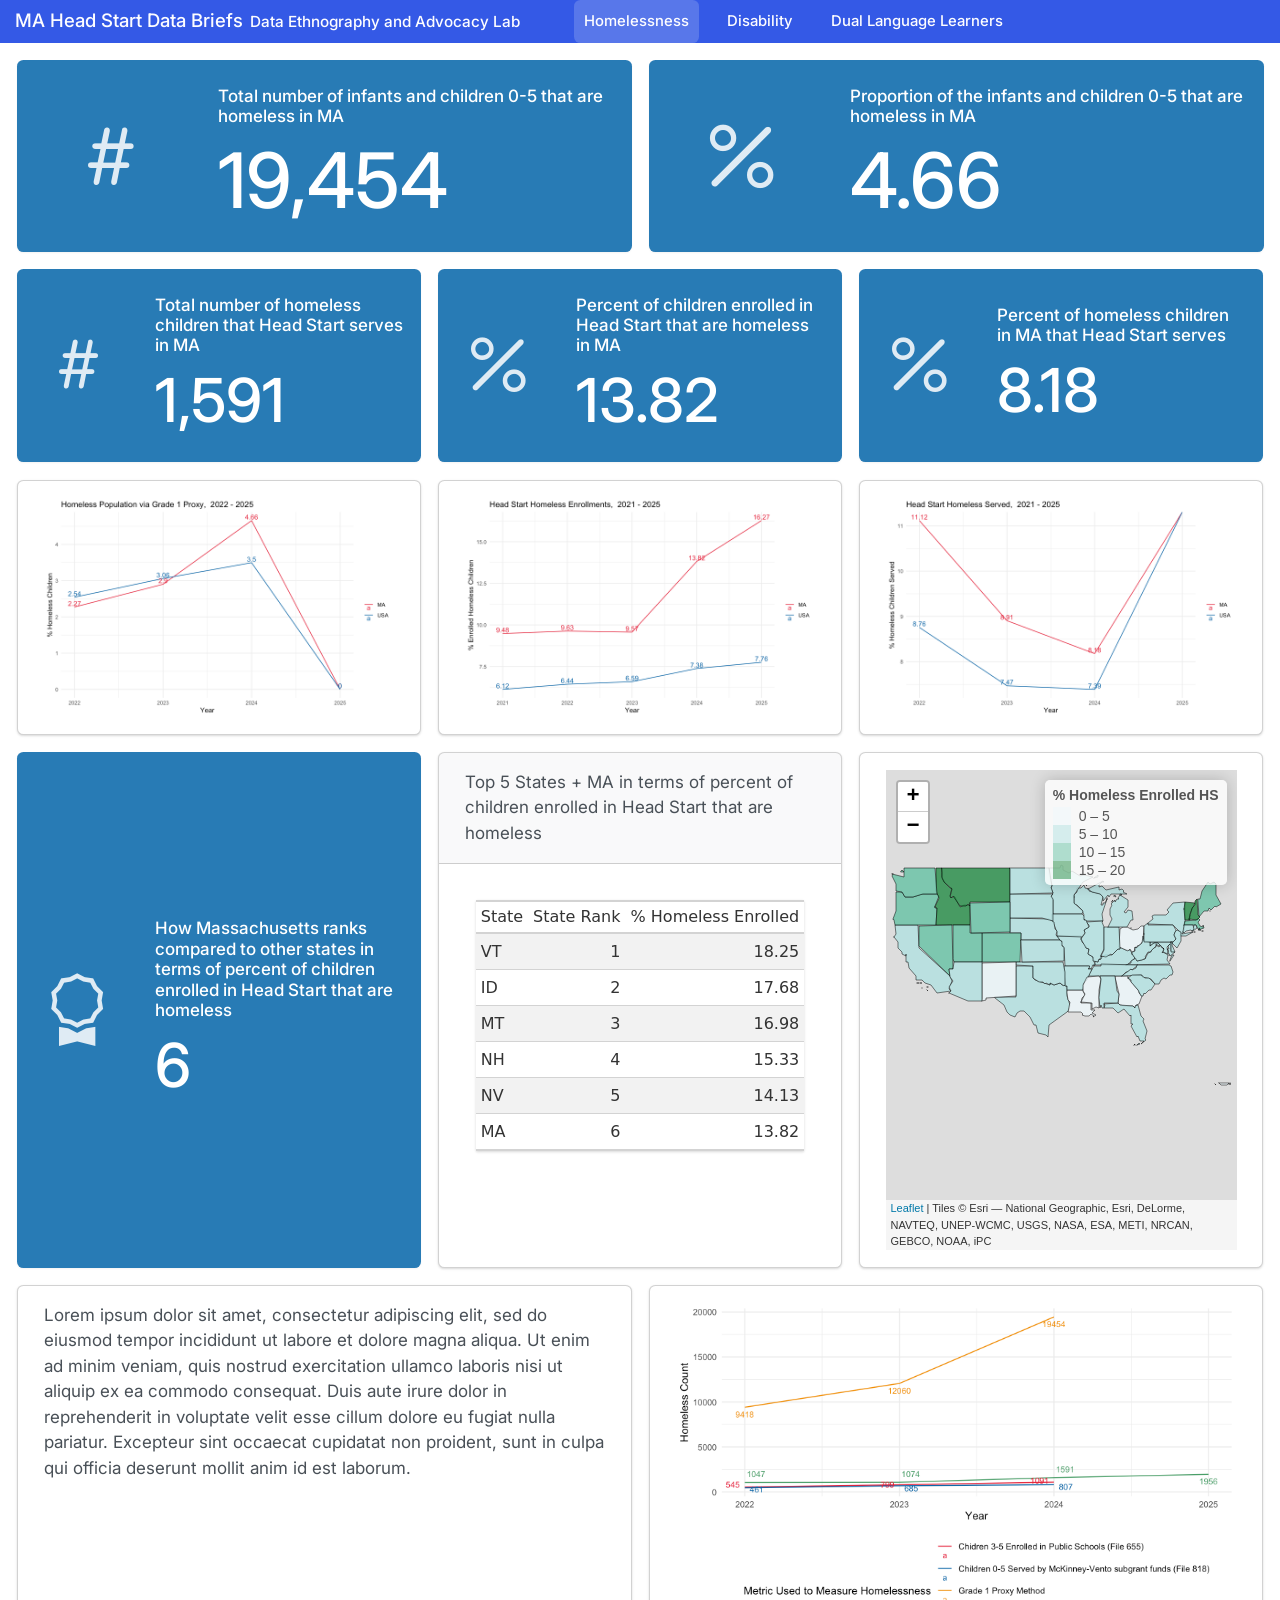
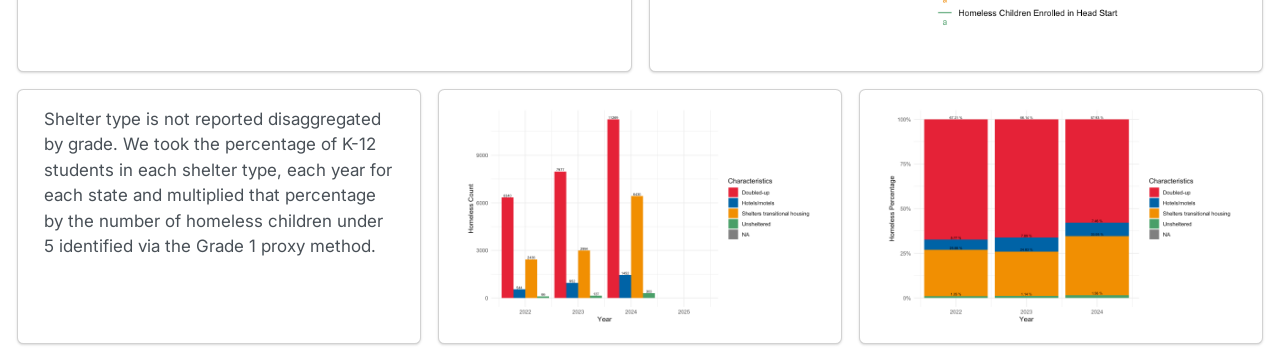
==== commit 1454eb97: "updated to include/exclude territories" ====
--- a/index.html
+++ b/index.html
@@ -96,7 +96,7 @@
 Total number of infants and children 0-5 that are homeless in MA
 </p>
 <p class="value-box-value">
-19454
+19,454
 </p>
 </div>
 </div>
@@ -132,7 +132,7 @@
 Total number of homeless children that Head Start serves in MA
 </p>
 <p class="value-box-value">
-1591
+1,591
 </p>
 </div>
 </div>
@@ -226,44 +226,505 @@
 </div>
 </div>
 </div>
-<script data-bslib-card-init="">bslib.Card.initializeAllCards();</script></div><div class="card cell html-fill-item html-fill-container bslib-card" data-title="Top 5 States + MA in terms of percent of children enrolled in Head Start that are homeless" data-fill="false" data-bslib-card-init="" data-require-bs-caller="card()" data-full-screen="false">
+<script data-bslib-card-init="">bslib.Card.initializeAllCards();</script></div><div class="card cell html-fill-item html-fill-container bslib-card" data-fill="false" data-title="Top 5 States + MA in terms of percent of children enrolled in Head Start that are homeless" data-bslib-card-init="" data-require-bs-caller="card()" data-full-screen="false">
 <div class="card-header"><div class="card-title">Top 5 States + MA in terms of percent of children enrolled in Head Start that are homeless</div></div>
 <div class="card-body html-fill-item html-fill-container">
 <div class="cell-output-display html-fill-item html-fill-container">
-<table class="table table-sm table-striped small">
+<div class="html-fill-item html-fill-container">
+<div id="wcqtlisgmc" style="padding-left:0px;padding-right:0px;padding-top:10px;padding-bottom:10px;overflow-x:auto;overflow-y:auto;width:auto;height:auto;" class="html-fill-item html-fill-container">
+<style>#wcqtlisgmc table {
+  font-family: system-ui, 'Segoe UI', Roboto, Helvetica, Arial, sans-serif, 'Apple Color Emoji', 'Segoe UI Emoji', 'Segoe UI Symbol', 'Noto Color Emoji';
+  -webkit-font-smoothing: antialiased;
+  -moz-osx-font-smoothing: grayscale;
+}
+
+#wcqtlisgmc thead, #wcqtlisgmc tbody, #wcqtlisgmc tfoot, #wcqtlisgmc tr, #wcqtlisgmc td, #wcqtlisgmc th {
+  border-style: none;
+}
+
+#wcqtlisgmc p {
+  margin: 0;
+  padding: 0;
+}
+
+#wcqtlisgmc .gt_table {
+  display: table;
+  border-collapse: collapse;
+  line-height: normal;
+  margin-left: auto;
+  margin-right: auto;
+  color: #333333;
+  font-size: 16px;
+  font-weight: normal;
+  font-style: normal;
+  background-color: #FFFFFF;
+  width: auto;
+  border-top-style: solid;
+  border-top-width: 2px;
+  border-top-color: #A8A8A8;
+  border-right-style: none;
+  border-right-width: 2px;
+  border-right-color: #D3D3D3;
+  border-bottom-style: solid;
+  border-bottom-width: 2px;
+  border-bottom-color: #A8A8A8;
+  border-left-style: none;
+  border-left-width: 2px;
+  border-left-color: #D3D3D3;
+}
+
+#wcqtlisgmc .gt_caption {
+  padding-top: 4px;
+  padding-bottom: 4px;
+}
+
+#wcqtlisgmc .gt_title {
+  color: #333333;
+  font-size: 125%;
+  font-weight: initial;
+  padding-top: 4px;
+  padding-bottom: 4px;
+  padding-left: 5px;
+  padding-right: 5px;
+  border-bottom-color: #FFFFFF;
+  border-bottom-width: 0;
+}
+
+#wcqtlisgmc .gt_subtitle {
+  color: #333333;
+  font-size: 85%;
+  font-weight: initial;
+  padding-top: 3px;
+  padding-bottom: 5px;
+  padding-left: 5px;
+  padding-right: 5px;
+  border-top-color: #FFFFFF;
+  border-top-width: 0;
+}
+
+#wcqtlisgmc .gt_heading {
+  background-color: #FFFFFF;
+  text-align: center;
+  border-bottom-color: #FFFFFF;
+  border-left-style: none;
+  border-left-width: 1px;
+  border-left-color: #D3D3D3;
+  border-right-style: none;
+  border-right-width: 1px;
+  border-right-color: #D3D3D3;
+}
+
+#wcqtlisgmc .gt_bottom_border {
+  border-bottom-style: solid;
+  border-bottom-width: 2px;
+  border-bottom-color: #D3D3D3;
+}
+
+#wcqtlisgmc .gt_col_headings {
+  border-top-style: solid;
+  border-top-width: 2px;
+  border-top-color: #D3D3D3;
+  border-bottom-style: solid;
+  border-bottom-width: 2px;
+  border-bottom-color: #D3D3D3;
+  border-left-style: none;
+  border-left-width: 1px;
+  border-left-color: #D3D3D3;
+  border-right-style: none;
+  border-right-width: 1px;
+  border-right-color: #D3D3D3;
+}
+
+#wcqtlisgmc .gt_col_heading {
+  color: #333333;
+  background-color: #FFFFFF;
+  font-size: 100%;
+  font-weight: normal;
+  text-transform: inherit;
+  border-left-style: none;
+  border-left-width: 1px;
+  border-left-color: #D3D3D3;
+  border-right-style: none;
+  border-right-width: 1px;
+  border-right-color: #D3D3D3;
+  vertical-align: bottom;
+  padding-top: 5px;
+  padding-bottom: 6px;
+  padding-left: 5px;
+  padding-right: 5px;
+  overflow-x: hidden;
+}
+
+#wcqtlisgmc .gt_column_spanner_outer {
+  color: #333333;
+  background-color: #FFFFFF;
+  font-size: 100%;
+  font-weight: normal;
+  text-transform: inherit;
+  padding-top: 0;
+  padding-bottom: 0;
+  padding-left: 4px;
+  padding-right: 4px;
+}
+
+#wcqtlisgmc .gt_column_spanner_outer:first-child {
+  padding-left: 0;
+}
+
+#wcqtlisgmc .gt_column_spanner_outer:last-child {
+  padding-right: 0;
+}
+
+#wcqtlisgmc .gt_column_spanner {
+  border-bottom-style: solid;
+  border-bottom-width: 2px;
+  border-bottom-color: #D3D3D3;
+  vertical-align: bottom;
+  padding-top: 5px;
+  padding-bottom: 5px;
+  overflow-x: hidden;
+  display: inline-block;
+  width: 100%;
+}
+
+#wcqtlisgmc .gt_spanner_row {
+  border-bottom-style: hidden;
+}
+
+#wcqtlisgmc .gt_group_heading {
+  padding-top: 8px;
+  padding-bottom: 8px;
+  padding-left: 5px;
+  padding-right: 5px;
+  color: #333333;
+  background-color: #FFFFFF;
+  font-size: 100%;
+  font-weight: initial;
+  text-transform: inherit;
+  border-top-style: solid;
+  border-top-width: 2px;
+  border-top-color: #D3D3D3;
+  border-bottom-style: solid;
+  border-bottom-width: 2px;
+  border-bottom-color: #D3D3D3;
+  border-left-style: none;
+  border-left-width: 1px;
+  border-left-color: #D3D3D3;
+  border-right-style: none;
+  border-right-width: 1px;
+  border-right-color: #D3D3D3;
+  vertical-align: middle;
+  text-align: left;
+}
+
+#wcqtlisgmc .gt_empty_group_heading {
+  padding: 0.5px;
+  color: #333333;
+  background-color: #FFFFFF;
+  font-size: 100%;
+  font-weight: initial;
+  border-top-style: solid;
+  border-top-width: 2px;
+  border-top-color: #D3D3D3;
+  border-bottom-style: solid;
+  border-bottom-width: 2px;
+  border-bottom-color: #D3D3D3;
+  vertical-align: middle;
+}
+
+#wcqtlisgmc .gt_from_md > :first-child {
+  margin-top: 0;
+}
+
+#wcqtlisgmc .gt_from_md > :last-child {
+  margin-bottom: 0;
+}
+
+#wcqtlisgmc .gt_row {
+  padding-top: 8px;
+  padding-bottom: 8px;
+  padding-left: 5px;
+  padding-right: 5px;
+  margin: 10px;
+  border-top-style: solid;
+  border-top-width: 1px;
+  border-top-color: #D3D3D3;
+  border-left-style: none;
+  border-left-width: 1px;
+  border-left-color: #D3D3D3;
+  border-right-style: none;
+  border-right-width: 1px;
+  border-right-color: #D3D3D3;
+  vertical-align: middle;
+  overflow-x: hidden;
+}
+
+#wcqtlisgmc .gt_stub {
+  color: #333333;
+  background-color: #FFFFFF;
+  font-size: 100%;
+  font-weight: initial;
+  text-transform: inherit;
+  border-right-style: solid;
+  border-right-width: 2px;
+  border-right-color: #D3D3D3;
+  padding-left: 5px;
+  padding-right: 5px;
+}
+
+#wcqtlisgmc .gt_stub_row_group {
+  color: #333333;
+  background-color: #FFFFFF;
+  font-size: 100%;
+  font-weight: initial;
+  text-transform: inherit;
+  border-right-style: solid;
+  border-right-width: 2px;
+  border-right-color: #D3D3D3;
+  padding-left: 5px;
+  padding-right: 5px;
+  vertical-align: top;
+}
+
+#wcqtlisgmc .gt_row_group_first td {
+  border-top-width: 2px;
+}
+
+#wcqtlisgmc .gt_row_group_first th {
+  border-top-width: 2px;
+}
+
+#wcqtlisgmc .gt_summary_row {
+  color: #333333;
+  background-color: #FFFFFF;
+  text-transform: inherit;
+  padding-top: 8px;
+  padding-bottom: 8px;
+  padding-left: 5px;
+  padding-right: 5px;
+}
+
+#wcqtlisgmc .gt_first_summary_row {
+  border-top-style: solid;
+  border-top-color: #D3D3D3;
+}
+
+#wcqtlisgmc .gt_first_summary_row.thick {
+  border-top-width: 2px;
+}
+
+#wcqtlisgmc .gt_last_summary_row {
+  padding-top: 8px;
+  padding-bottom: 8px;
+  padding-left: 5px;
+  padding-right: 5px;
+  border-bottom-style: solid;
+  border-bottom-width: 2px;
+  border-bottom-color: #D3D3D3;
+}
+
+#wcqtlisgmc .gt_grand_summary_row {
+  color: #333333;
+  background-color: #FFFFFF;
+  text-transform: inherit;
+  padding-top: 8px;
+  padding-bottom: 8px;
+  padding-left: 5px;
+  padding-right: 5px;
+}
+
+#wcqtlisgmc .gt_first_grand_summary_row {
+  padding-top: 8px;
+  padding-bottom: 8px;
+  padding-left: 5px;
+  padding-right: 5px;
+  border-top-style: double;
+  border-top-width: 6px;
+  border-top-color: #D3D3D3;
+}
+
+#wcqtlisgmc .gt_last_grand_summary_row_top {
+  padding-top: 8px;
+  padding-bottom: 8px;
+  padding-left: 5px;
+  padding-right: 5px;
+  border-bottom-style: double;
+  border-bottom-width: 6px;
+  border-bottom-color: #D3D3D3;
+}
+
+#wcqtlisgmc .gt_striped {
+  background-color: rgba(128, 128, 128, 0.05);
+}
+
+#wcqtlisgmc .gt_table_body {
+  border-top-style: solid;
+  border-top-width: 2px;
+  border-top-color: #D3D3D3;
+  border-bottom-style: solid;
+  border-bottom-width: 2px;
+  border-bottom-color: #D3D3D3;
+}
+
+#wcqtlisgmc .gt_footnotes {
+  color: #333333;
+  background-color: #FFFFFF;
+  border-bottom-style: none;
+  border-bottom-width: 2px;
+  border-bottom-color: #D3D3D3;
+  border-left-style: none;
+  border-left-width: 2px;
+  border-left-color: #D3D3D3;
+  border-right-style: none;
+  border-right-width: 2px;
+  border-right-color: #D3D3D3;
+}
+
+#wcqtlisgmc .gt_footnote {
+  margin: 0px;
+  font-size: 90%;
+  padding-top: 4px;
+  padding-bottom: 4px;
+  padding-left: 5px;
+  padding-right: 5px;
+}
+
+#wcqtlisgmc .gt_sourcenotes {
+  color: #333333;
+  background-color: #FFFFFF;
+  border-bottom-style: none;
+  border-bottom-width: 2px;
+  border-bottom-color: #D3D3D3;
+  border-left-style: none;
+  border-left-width: 2px;
+  border-left-color: #D3D3D3;
+  border-right-style: none;
+  border-right-width: 2px;
+  border-right-color: #D3D3D3;
+}
+
+#wcqtlisgmc .gt_sourcenote {
+  font-size: 90%;
+  padding-top: 4px;
+  padding-bottom: 4px;
+  padding-left: 5px;
+  padding-right: 5px;
+}
+
+#wcqtlisgmc .gt_left {
+  text-align: left;
+}
+
+#wcqtlisgmc .gt_center {
+  text-align: center;
+}
+
+#wcqtlisgmc .gt_right {
+  text-align: right;
+  font-variant-numeric: tabular-nums;
+}
+
+#wcqtlisgmc .gt_font_normal {
+  font-weight: normal;
+}
+
+#wcqtlisgmc .gt_font_bold {
+  font-weight: bold;
+}
+
+#wcqtlisgmc .gt_font_italic {
+  font-style: italic;
+}
+
+#wcqtlisgmc .gt_super {
+  font-size: 65%;
+}
+
+#wcqtlisgmc .gt_footnote_marks {
+  font-size: 75%;
+  vertical-align: 0.4em;
+  position: initial;
+}
+
+#wcqtlisgmc .gt_asterisk {
+  font-size: 100%;
+  vertical-align: 0;
+}
+
+#wcqtlisgmc .gt_indent_1 {
+  text-indent: 5px;
+}
+
+#wcqtlisgmc .gt_indent_2 {
+  text-indent: 10px;
+}
+
+#wcqtlisgmc .gt_indent_3 {
+  text-indent: 15px;
+}
+
+#wcqtlisgmc .gt_indent_4 {
+  text-indent: 20px;
+}
+
+#wcqtlisgmc .gt_indent_5 {
+  text-indent: 25px;
+}
+
+#wcqtlisgmc .katex-display {
+  display: inline-flex !important;
+  margin-bottom: 0.75em !important;
+}
+
+#wcqtlisgmc div.Reactable > div.rt-table > div.rt-thead > div.rt-tr.rt-tr-group-header > div.rt-th-group:after {
+  height: 0px !important;
+}
+</style>
+
+<table class="gt_table table table-sm table-striped small" data-quarto-postprocess="true" data-quarto-disable-processing="false" data-quarto-bootstrap="false">
 <thead>
-<tr class="header">
-<th style="text-align: left;">State</th>
-<th style="text-align: right;">% Homeless Enrolled</th>
+<tr class="header gt_col_headings">
+<th id="State" class="gt_col_heading gt_columns_bottom_border gt_left" data-quarto-table-cell-role="th" scope="col">State</th>
+<th id="State-Rank" class="gt_col_heading gt_columns_bottom_border gt_right" data-quarto-table-cell-role="th" scope="col">State Rank</th>
+<th id="a%-Homeless-Enrolled" class="gt_col_heading gt_columns_bottom_border gt_right" data-quarto-table-cell-role="th" scope="col">% Homeless Enrolled</th>
 </tr>
 </thead>
-<tbody>
+<tbody class="gt_table_body">
 <tr class="odd">
-<td style="text-align: left;">VT</td>
-<td style="text-align: right;">18.25</td>
+<td class="gt_row gt_left" headers="State">VT</td>
+<td class="gt_row gt_right" headers="State Rank">1</td>
+<td class="gt_row gt_right" headers="% Homeless Enrolled">18.25</td>
 </tr>
 <tr class="even">
-<td style="text-align: left;">ID</td>
-<td style="text-align: right;">17.68</td>
+<td class="gt_row gt_left" headers="State">ID</td>
+<td class="gt_row gt_right" headers="State Rank">2</td>
+<td class="gt_row gt_right" headers="% Homeless Enrolled">17.68</td>
 </tr>
 <tr class="odd">
-<td style="text-align: left;">MT</td>
-<td style="text-align: right;">16.98</td>
+<td class="gt_row gt_left" headers="State">MT</td>
+<td class="gt_row gt_right" headers="State Rank">3</td>
+<td class="gt_row gt_right" headers="% Homeless Enrolled">16.98</td>
 </tr>
 <tr class="even">
-<td style="text-align: left;">NH</td>
-<td style="text-align: right;">15.33</td>
+<td class="gt_row gt_left" headers="State">NH</td>
+<td class="gt_row gt_right" headers="State Rank">4</td>
+<td class="gt_row gt_right" headers="% Homeless Enrolled">15.33</td>
 </tr>
 <tr class="odd">
-<td style="text-align: left;">NV</td>
-<td style="text-align: right;">14.13</td>
+<td class="gt_row gt_left" headers="State">NV</td>
+<td class="gt_row gt_right" headers="State Rank">5</td>
+<td class="gt_row gt_right" headers="% Homeless Enrolled">14.13</td>
 </tr>
 <tr class="even">
-<td style="text-align: left;">MA</td>
-<td style="text-align: right;">13.82</td>
+<td class="gt_row gt_left" headers="State">MA</td>
+<td class="gt_row gt_right" headers="State Rank">6</td>
+<td class="gt_row gt_right" headers="% Homeless Enrolled">13.82</td>
 </tr>
 </tbody>
 </table>
+
+</div>
+</div>
 </div>
 </div>
 <bslib-tooltip placement="auto" bsoptions="[]" data-require-bs-version="5" data-require-bs-caller="tooltip()">
@@ -274,8 +735,8 @@
 </bslib-tooltip><script data-bslib-card-init="">bslib.Card.initializeAllCards();</script></div><div class="card cell html-fill-item html-fill-container bslib-card" data-fill="false" data-bslib-card-init="" data-require-bs-caller="card()" data-full-screen="false">
 <div class="card-body html-fill-item html-fill-container">
 <div class="cell-output-display html-fill-item html-fill-container">
-<div id="htmlwidget-33ffae27967a9c8541ec" style="width:100%;height:480px;" class="leaflet html-widget html-fill-item html-fill-container"></div>
-<script type="application/json" data-for="htmlwidget-33ffae27967a9c8541ec">{"x":{"options":{"crs":{"crsClass":"L.CRS.EPSG3857","code":null,"proj4def":null,"projectedBounds":null,"options":{}}},"setView":[[30,-95],3,[]],"calls":[{"method":"addProviderTiles","args":["Esri.NatGeoWorldMap",null,null,{"errorTileUrl":"","noWrap":false,"detectRetina":false}]},{"method":"addPolygons","args":[[[[{"lng":[-106.623445,-106.630114,-106.618486,-106.513986060717,-106.377173188247,-106.200699,-105.997971151664,-105.750527,-105.153994,-104.91835699428,-104.84774,-104.643526,-104.024521,-103.980213477381,-103.722881979148,-103.326501,-103.064423,-103.064422401106,-103.064422,-103.064696,-103.064761,-103.064829054562,-103.064889,-103.063468888475,-103.060103,-103.056495064338,-103.052610516564,-103.05261,-103.047346,-103.043516,-103.043835830165,-103.043850301172,-103.043946,-103.043072,-103.042769,-103.042738818608,-103.042711,-103.042617950565,-103.041554,-103.041356721818,-103.040824,-103.041924,-103.002434,-102.162463,-102.032339018963,-101.826565,-101.623915,-101.085156,-100.954152157693,-100.884174,-100.592614,-100.546145126097,-100.311018,-100.003761993368,-100.000406,-100.000399,-100.000396202899,-100.000392,-100.000388844143,-100.000385,-100.000384017848,-100.000382194816,-100.000381,-99.997629328163,-99.929334,-99.8420638841464,-99.818186,-99.764882,-99.696462,-99.600026,-99.58448,-99.47502213703839,-99.470969,-99.42043200000001,-99.39495599999999,-99.350407,-99.27534,-99.2216079008455,-99.2116,-99.189511,-99.131553,-99.05880000000001,-99.002916,-98.95232488752821,-98.94022,-98.872229,-98.80681,-98.73723200000001,-98.690072,-98.648073,-98.6102002179226,-98.577136,-98.5282,-98.475066,-98.42353300000001,-98.41442600000001,-98.39844100000001,-98.364023,-98.31874999999999,-98.22528200000001,-98.16912000000001,-98.1384860257464,-98.123377,-98.099328,-98.099096,-98.08283900000001,-98.005667,-97.94757199999999,-97.953695,-97.95190595085521,-97.951215,-97.865765,-97.803473,-97.759834,-97.671772,-97.60909100000001,-97.596155,-97.5612431502211,-97.55826999999999,-97.48650499999999,-97.48414343858759,-97.451469,-97.444193,-97.372941,-97.318243,-97.24618,-97.206141,-97.166629,-97.205652,-97.149394,-97.091072,-97.087852,-97.07859000000001,-97.05583799999999,-96.985567,-96.98874499999999,-96.952313,-96.9446168883705,-96.93434330313301,-96.905253,-96.897194,-96.850593,-96.794276,-96.77676599999999,-96.712422,-96.682103,-96.659896,-96.5946743073771,-96.590112,-96.59292600000001,-96.572937,-96.52386300000001,-96.502286,-96.436455,-96.403507,-96.3796608259521,-96.363135,-96.307389,-96.277269,-96.229023,-96.173025,-96.15163,-96.063924,-95.93532500000001,-95.887491,-95.8448785340707,-95.82059599999999,-95.7896393177523,-95.73750800000001,-95.669978,-95.603657,-95.556915,-95.525322,-95.44737000000001,-95.352338,-95.3104497954491,-95.283445,-95.253623,-95.226393,-95.1559076171075,-95.149462,-95.09500199999999,-95.04656799999999,-94.98165,-94.93956,-94.902276,-94.841634,-94.76614600000001,-94.7319329019959,-94.714865,-94.63058599999999,-94.572872,-94.52892799999999,-94.48587499999999,-94.419057,-94.388052,-94.35416499999999,-94.33842199999999,-94.303742,-94.238868,-94.213605,-94.183395,-94.143024,-94.07267,-94.04342800000001,-94.04298799999999,-94.04306699999999,-94.0429458450603,-94.04271900000001,-94.042964,-94.0430026215633,-94.043026,-94.04305152761761,-94.043083,-94.04278823280529,-94.042739,-94.0426959391654,-94.042681,-94.041833,-94.029428406596,-93.97746100000001,-93.90955700000001,-93.8782518953866,-93.85339,-93.80341900000001,-93.816838,-93.834924,-93.78768700000001,-93.725925,-93.749476,-93.697603,-93.66814599999999,-93.67543999999999,-93.61394199999999,-93.60244299999999,-93.6006030873629,-93.55249730750231,-93.53509699999999,-93.540278,-93.53121899999999,-93.539526,-93.549841,-93.530936,-93.5545758543455,-93.558617,-93.569303,-93.617688,-93.629904,-93.685121,-93.68432900000001,-93.729195,-93.710117,-93.702665,-93.7381729998702,-93.745333,-93.760328,-93.70719,-93.7110621713009,-93.713359,-93.70376400000001,-93.70243600000001,-93.70394,-93.70618356631741,-93.741078,-93.80781500000001,-93.83037400000001,-93.8523098709223,-93.872446,-93.929208,-93.890821,-93.863204,-93.837971,-93.86129099999999,-93.961867,-94.056506,-94.16154899999999,-94.35412254491369,-94.370816,-94.50080699999999,-94.594853,-94.670389,-94.731047,-94.72253000000001,-94.803695,-95.026219,-95.1150505055983,-95.125134,-95.191391,-95.297147,-95.38239,-95.439594,-95.507037396917,-95.588801,-95.684089,-95.812504,-96.000682,-96.194412,-96.328817,-96.3785331592868,-96.390376,-96.442849,-96.63200999999999,-96.719627,-96.792158,-96.8520706227301,-96.886459,-97.003325,-97.0436840836865,-97.04484600000001,-97.090735,-97.140854,-97.21267899999999,-97.22299140753179,-97.25732499999999,-97.296057,-97.336122,-97.3468508769557,-97.358469,-97.378697,-97.366872,-97.32275,-97.2875411166858,-97.253801,-97.22728847801289,-97.196935,-97.158798,-97.151922,-97.145567,-97.15660800000001,-97.206945,-97.277163,-97.338346,-97.365976,-97.36008200000001,-97.37286400000001,-97.422636,-97.45472700000001,-97.496861,-97.542957,-97.582565,-97.64401100000001,-97.697069,-97.758838,-97.79529100000001,-97.8622582970613,-97.87118700000001,-97.944345,-98.010971,-98.03923899999999,-98.08011573664299,-98.091038,-98.149463,-98.197046,-98.248806,-98.30297899999999,-98.38669400000001,-98.442536,-98.50349199999999,-98.576188,-98.5931641791091,-98.61346500000001,-98.65422100000001,-98.69885600000001,-98.779912,-98.807348,-98.89096499999999,-98.958325,-99.03231599999999,-99.082002,-99.110855,-99.091635,-99.105031,-99.171404,-99.1768160923811,-99.20052200000001,-99.208907,-99.24244400000001,-99.268613,-99.3289,-99.361144,-99.387367,-99.44696999999999,-99.442123,-99.429984,-99.445238,-99.4608257991343,-99.463309,-99.487937,-99.52965399999999,-99.487521,-99.495104,-99.497519,-99.52831999999999,-99.53013799999999,-99.55681199999999,-99.624515,-99.704601,-99.758534,-99.80165100000001,-99.84473699999999,-99.87784000000001,-99.904385,-99.917461,-99.93216099999999,-99.98492299999999,-100.028725,-100.075474,-100.174413,-100.197510055501,-100.267604,-100.287554,-100.320393,-100.337059,-100.368288,-100.38886,-100.39727,-100.448648,-100.500354,-100.506701,-100.533017,-100.53583,-100.576846,-100.627206,-100.646993,-100.660208,-100.671215189194,-100.674656,-100.727462,-100.772649,-100.795681,-100.801867546029,-100.848664,-100.886842,-100.995607,-101.060151,-101.137503,-101.19272,-101.254895,-101.305533,-101.307332,-101.367198,-101.400636,-101.453499,-101.503223,-101.561569,-101.654578,-101.714224,-101.761619209528,-101.809441,-101.8754,-101.966167,-102.021919,-102.073646,-102.115682,-102.161674,-102.227553,-102.301381,-102.318683954588,-102.349861,-102.369522,-102.392906,-102.468946,-102.512687,-102.551081,-102.612879,-102.677192,-102.693466,-102.738428,-102.777531,-102.808692,-102.83097,-102.824564,-102.871857,-102.891022,-102.871347,-102.917805,-102.995688,-103.035683,-103.076355,-103.100368,-103.126748,-103.227801,-103.28119,-103.361998,-103.463196,-103.524613,-103.59236,-103.660203,-103.724743,-103.789034,-103.793873010934,-103.856893,-103.975235,-104.055596,-104.143692,-104.181273,-104.229081,-104.308813,-104.371175,-104.452301,-104.539761,-104.565688,-104.619039,-104.672327,-104.685479,-104.703998,-104.692094,-104.702788,-104.740448,-104.761634,-104.824314,-104.859521,-104.869872,-104.889376,-104.924796,-104.972071,-104.980753891325,-105.00124,-105.062334,-105.098282,-105.160153,-105.21866,-105.314863,-105.394242,-105.399609,-105.488027,-105.55743,-105.579542,-105.627349,-105.709491,-105.773257,-105.794386,-105.869353,-105.938452,-105.953943,-105.996429378287,-106.004926,-106.080258,-106.175675,-106.236804,-106.280811,-106.303536,-106.33992838068,-106.370139,-106.41794,-106.467642,-106.484642,-106.528242,-106.581344,-106.63588,-106.623445],"lat":[31.914034,31.971258,32.000495,32.0008176642324,32.0012401010375,32.001785,32.001974590699,32.002206,32.000497,32.0004720730735,32.000464602835,32.000443,32.00001,32.0000328513626,32.0001655686764,32.00037,32.000518,32.087051,32.145006,32.522193,32.587983,32.7269504153502,32.849359,32.9591063818305,33.219225,33.3884142146206,33.5705747764422,33.570599,33.824675,34.079382,34.302648,34.3127498735079,34.379555,34.619782,34.747361,34.9541420403614,35.144735,35.1831572590084,35.622487,35.7394335063487,36.055231,36.500439,36.500397,36.500326,36.5000656730101,36.499654,36.499528,36.499244,36.4995294966262,36.499682,36.499469,36.4995051393038,36.499688,36.4997018487376,36.499702,36.055677,35.8812329999967,35.619115,35.4223639883094,35.182702,35.0299299999999,34.7463605525616,34.560509,34.5611366245601,34.576714,34.5069327688814,34.48784,34.435266,34.381036,34.374688,34.407673,34.3968709897905,34.396471,34.380464,34.442099,34.437083,34.386599,34.3253735743726,34.31397,34.214312,34.209352,34.201256,34.208782,34.2046698986035,34.203686,34.160446,34.155901,34.130992,34.133155,34.164441,34.1561768671247,34.148962,34.094961,34.064269,34.0819494760059,34.085074,34.128456,34.157109,34.146421,34.127245,34.114171,34.1412060197111,34.15454,34.104295,34.048639,34.002412,33.995964,33.991053,33.924373,33.8912258148573,33.878424,33.849393,33.88019,33.92521,33.99137,33.968093,33.922106,33.899061506733,33.897099,33.916994,33.9138891088909,33.87093,33.823773,33.819454,33.865121,33.900344,33.91428,33.847311,33.809824,33.721967,33.735115,33.774099,33.812756,33.855741,33.886522,33.918468,33.944582,33.945013250454,33.9455889292528,33.947219,33.902954,33.847211,33.868886,33.841976,33.831633,33.876645,33.916666,33.8830186573983,33.880665,33.830916,33.819098,33.818114,33.77346,33.78005,33.746289,33.715530908566,33.694215,33.735005,33.769735,33.748021,33.80056,33.831946,33.841523,33.875099,33.863856,33.860421904719,33.858465,33.8724373846723,33.895967,33.905844,33.927195,33.92702,33.885487,33.86885,33.867789,33.8738430381855,33.877746,33.92971,33.961954,33.9384823885698,33.936336,33.904816,33.862565,33.852284,33.810503,33.776289,33.739431,33.748031,33.7208305162803,33.707261,33.673401,33.669886,33.62184,33.637867,33.577217,33.565511,33.556452,33.567082,33.564486,33.576722,33.570622,33.592212,33.577725,33.572234,33.551425,33.435824,33.330498,33.2712410493864,33.160291,33.019219,32.881088978924,32.797476,32.6930299766656,32.564261,32.3922831932812,32.363559,32.1960649748209,32.137956,31.992402,31.979686964168,31.926419,31.893144,31.8442765572456,31.805467,31.700686,31.622509,31.586211,31.527344,31.504092,31.46869,31.428409,31.375103,31.30104,31.259375,31.182541,31.1826249552688,31.1848200234468,31.185614,31.128868,31.051678,31.008498,30.967118,30.924534,30.8774695018611,30.869424,30.802969,30.738479,30.67994,30.625201,30.592586,30.544842,30.5064,30.429947,30.4025470540047,30.397022,30.329924,30.275513,30.2439707156403,30.225261,30.173936,30.112721,30.054291,30.0523143321691,30.021571,29.954549,29.894359,29.8720910043919,29.85165,29.802952,29.761673,29.724059,29.690619,29.679007,29.682213,29.671163,29.636588,29.5621028201748,29.555645988295,29.505367,29.467903,29.43078,29.369141,29.331446,29.279237,29.148064,29.0755520224787,29.067321,29.02309,28.934073,28.866348,28.859022,28.8247355121921,28.783169,28.734041,28.664942,28.588238,28.502224,28.423659,28.3898650304879,28.381815,28.317666,28.222821,28.164594,28.110497,28.0598208616046,28.030734,27.908307,27.8365323534718,27.834466,27.785888,27.716688,27.59642,27.5766073164796,27.510644,27.427175,27.317818,27.2779588322095,27.234796,27.060044,26.885581,26.701746,26.6003398814733,26.503164,26.4111776799575,26.305865,26.08266,26.017653,25.971132,25.949022,25.960899,25.935438,25.923125,25.902447,25.868874,25.840117,25.840378,25.879337,25.880058,25.920035,25.937857,26.006614,26.023455,26.032131,26.055218,26.0577459501697,26.058083,26.059621,26.063863,26.041275,26.0553958966484,26.059169,26.055813,26.056153,26.073101,26.11005,26.157872,26.199151,26.214798,26.235221,26.2428750129916,26.252028,26.23596,26.265619,26.326542,26.369421,26.357569,26.394056,26.412082,26.39651,26.426278,26.476977,26.500335,26.549848,26.5696605553736,26.656443,26.724761,26.788262,26.843213,26.879761,26.928921,26.982399,27.026026,27.106839,27.159149,27.223341,27.2622401970428,27.268437,27.294941,27.306051,27.412396,27.451518,27.500496,27.498896,27.580207,27.614336,27.634515,27.654954,27.717071,27.741771,27.778809,27.824376,27.875284,27.917973,27.96771,27.990729,28.073118,28.124882,28.179448,28.1970007311399,28.250269,28.301093,28.362117,28.427151,28.477196,28.515748,28.575637,28.616774,28.66196,28.716745,28.76328,28.805888,28.836168,28.903734,28.957079,29.031497,29.0835160253445,29.099777,29.129123,29.168492,29.22773,29.232831568098,29.271421,29.307848,29.363403,29.458661,29.473542,29.520285,29.520342,29.577925,29.640716,29.664041,29.738079,29.759671,29.764582,29.794658,29.765163,29.76766,29.7788600967222,29.790161,29.794023,29.807343,29.802491,29.786926,29.79239,29.819487,29.843534,29.877674,29.8721929465015,29.862317,29.820395,29.765569,29.779817,29.780303,29.752358,29.748182,29.738261,29.676507,29.621929,29.556497,29.522319,29.444267,29.399558,29.352093,29.287113,29.241625,29.190697,29.161219,29.103029,29.085722,29.026877,28.982124,28.991532,28.982138,29.018914,29.066822,29.120998,29.15026,29.170934,29.19147,29.257502,29.2592383933486,29.281852,29.296017,29.33091,29.383278,29.426265,29.48105,29.524337,29.543063,29.60366,29.676074,29.770462,29.844445,29.911112,29.989943,30.02421,30.107304,30.211736,30.259454,30.301148,30.370466,30.390413,30.458645,30.535144,30.604832,30.61026,30.6288120187883,30.672583,30.686303,30.718914,30.757059,30.801567,30.816961,30.852979,30.888941,30.943278,30.990229,31.035396,31.098545,31.136375,31.166897,31.20224,31.288634,31.318735,31.364749,31.3878401295126,31.392458,31.398702,31.456279,31.513376,31.562062,31.620413,31.6697519606808,31.71071,31.752009,31.759608,31.747809,31.783148,31.813906,31.871514,31.914034]}]],[[{"lng":[-118.593969,-118.484785,-118.370323,-118.286261,-118.325244,-118.374768,-118.465368,-118.482609,-118.563442,-118.593969],"lat":[33.467198,33.487483,33.409285,33.351463,33.299075,33.320065,33.326056,33.369914,33.434381,33.467198]}],[{"lng":[-118.594033,-118.540069,-118.446771,-118.353504,-118.425634,-118.487908,-118.581513,-118.641578,-118.594033],"lat":[33.035951,32.980933,32.895424,32.821962,32.800595,32.84459,32.931672,33.017129,33.035951]}],[{"lng":[-119.578942,-119.510489,-119.427171,-119.429559,-119.464725,-119.545872,-119.578942],"lat":[33.278628,33.307269,33.266023,33.228167,33.215432,33.233406,33.278628]}],[{"lng":[-119.916216,-119.857304,-119.739472,-119.5667,-119.470736656944,-119.442654,-119.364214,-119.363065,-119.391587,-119.487719557382,-119.554472,-119.662825,-119.721206,-119.795938,-119.873358,-119.876916,-119.916216],"lat":[34.058351,34.071298,34.049299,34.053452,34.053996622104,34.054156,34.050794,34.000548,33.994636,33.9965151543893,33.99782,33.985889,33.959583,33.962929,33.980375,34.023527,34.058351]}],[{"lng":[-120.368278,-120.24248,-120.135853,-120.055107,-119.984316,-119.973691,-120.049682,-120.121817,-120.179049,-120.200085,-120.36484,-120.454134,-120.368278],"lat":[34.076465,34.057172,34.026087,34.037729,33.983948,33.942481,33.914563,33.895712,33.927994,33.956904,33.991781,34.028081,34.076465]}],[{"lng":[-124.387023,-124.301355,-124.176715,-124.118147,-124.125448,-124.154513,-124.163988,-124.122677,-124.092284,-124.063076,-124.067473659422,-124.081987,-124.116037,-124.143479,-124.154246,-124.19104,-124.245027,-124.219592,-124.203402,-124.211605,-124.001188,-123.822037598588,-123.656998,-123.519112836804,-123.43477,-123.347562,-123.231001260578,-123.145959,-123.045254,-122.80008,-122.501135,-122.289749096157,-122.289527,-122.101922,-121.846712,-121.675348,-121.447539998048,-121.43961,-121.251099,-121.035195,-120.879925710236,-120.692219,-120.501069,-120.181563,-119.999168,-119.999276,-119.99828,-119.999866,-119.999231,-119.997533,-119.996155,-119.997124,-119.997634,-119.999935448085,-120.00174,-120.003028919657,-120.004795512304,-120.005142,-120.003364028833,-120.002614842913,-120.001975250867,-120.001014,-119.904315,-119.587679,-119.585406144839,-119.330366469799,-119.279262,-119.155815824409,-118.949673,-118.500958,-118.427995325157,-118.022181,-117.833504044144,-117.68061,-117.244917,-117.166000564031,-117.000895,-116.488233,-116.375875,-116.093601,-115.892975,-115.846113922762,-115.648032019625,-115.647683,-115.404537,-115.303743,-115.160068,-115.043812,-114.948154366683,-114.804249,-114.633487,-114.629769,-114.634382,-114.576452,-114.490971,-114.465246,-114.422382,-114.378223,-114.378852,-114.335372,-114.264317,-114.172845,-114.14093,-114.14081715128,-114.139055,-114.17805,-114.229715,-114.292806,-114.348052,-114.405941,-114.428026,-114.43009113852,-114.435504,-114.454807,-114.509568,-114.534987,-114.508708,-114.505638,-114.520465,-114.504863,-114.496565,-114.504993,-114.525201,-114.529186,-114.524599,-114.597283,-114.629146518189,-114.635183,-114.673901,-114.725282,-114.707348,-114.707962,-114.723259,-114.674491,-114.678097,-114.679359,-114.706175,-114.670803,-114.628293,-114.575161,-114.517492069319,-114.511343,-114.481315,-114.47664,-114.463127,-114.468971,-114.531746,-114.540260338478,-114.570675,-114.615724877807,-114.667493,-114.705717,-114.719633,-115.000802,-115.465164,-116.04662,-116.106175830742,-116.540643,-116.62705,-116.853156612097,-116.857154,-117.124862,-117.132038955738,-117.136664,-117.168866,-117.196767,-117.246069,-117.255169,-117.25497,-117.280971,-117.28217,-117.27387,-117.262905,-117.25617,-117.25447,-117.263704485249,-117.28077,-117.315278,-117.362572,-117.445583,-117.547693,-117.59588,-117.596188685737,-117.645582,-117.715349,-117.726486,-117.739080197711,-117.814188,-117.840289,-117.927091,-118.000593,-118.088896,-118.115076722882,-118.132698,-118.1837,-118.231926185034,-118.258687,-118.317205,-118.333295024316,-118.354705,-118.396606,-118.428407,-118.394307,-118.412708,-118.460611,-118.517277278306,-118.519514,-118.603572,-118.679366,-118.744952,-118.805114,-118.854653,-118.944479511459,-118.954722,-119.069959,-119.109784,-119.227743,-119.257043,-119.264586388748,-119.270144,-119.313034,-119.37578,-119.461036,-119.477946706724,-119.536957,-119.616862,-119.684666,-119.709067,-119.785871,-119.835771,-119.873971,-119.971951,-120.050682,-120.141165,-120.295051,-120.451425,-120.511421,-120.550092,-120.581293,-120.622575,-120.645739,-120.60197,-120.614852,-120.62632,-120.610266,-120.670835,-120.65030521184,-120.63357,-120.629583,-120.635787,-120.675074,-120.714185,-120.756086,-120.846674,-120.89679,-120.87957,-120.862133,-120.884757,-120.955863,-120.984227,-121.003359,-121.11424,-121.166712,-121.272322,-121.314632,-121.332449,-121.347053956004,-121.406823,-121.462264,-121.4862,-121.531876,-121.574602,-121.622009,-121.680145,-121.779851,-121.826425,-121.888491,-121.903195,-121.9416,-121.970427,-121.923866,-121.860604,-121.814462,-121.796826,-121.791544,-121.812732426762,-121.862266,-121.906468,-121.95167,-122.027174,-122.105976,-122.20618,-122.260481,-122.284882,-122.294310191913,-122.322971,-122.344029,-122.397065,-122.418452,-122.401323,-122.409258,-122.443687,-122.445987,-122.493789,-122.516689,-122.518088,-122.496786,-122.496784560243,-122.496784,-122.500678019083,-122.511983,-122.465396,-122.398139,-122.385323,-122.376462,-122.356784,-122.361749,-122.389826876588,-122.39319,-122.360219,-122.244372,-122.168449,-122.129199702224,-122.111998,-122.144396,-122.152905,-122.162802507492,-122.163049,-122.213774,-122.24981,-122.252452,-122.312974,-122.333711,-122.303931,-122.328714287407,-122.33453,-122.378709,-122.425258,-122.367582,-122.368891,-122.321706,-122.262861,-122.269320054917,-122.301804,-122.393588,-122.397581230624,-122.488499639259,-122.491283,-122.499465,-122.452995,-122.488665,-122.486375,-122.448413,-122.41847,-122.483483,-122.537285,-122.60129,-122.678474,-122.70264,-122.754606,-122.797405,-122.856573,-122.939711,-122.97439,-123.011533,-122.960889,-122.953629,-122.987149,-122.986319,-123.003146477056,-123.004122,-123.053504,-123.068437,-123.085572,-123.166428,-123.249797,-123.331899,-123.349612,-123.441774,-123.514784,-123.540922011634,-123.571987,-123.638637,-123.659846,-123.71054,-123.732892,-123.69074,-123.721505,-123.765891,-123.798991,-123.825331,-123.81469,-123.766475,-123.782322,-123.792659,-123.829545,-123.851714,-123.907664,-123.954952,-124.02520517453,-124.035904,-124.068908,-124.087086,-124.139952,-124.187874,-124.258405,-124.34307,-124.363414,-124.353124,-124.365357,-124.409591,-124.387023],"lat":[40.504954,40.659643,40.843618,40.989263,41.048504,41.087159,41.138675,41.189726,41.287695,41.439579,41.4647361884909,41.547761,41.628849,41.709284,41.728801,41.736079,41.7923,41.846432,41.940964,41.99846,41.996146,41.995620816947,41.995137,41.9991725180329,42.001641,41.999108,42.004970062256,42.009247,42.003049,42.004071,42.00846,42.0077647304966,42.007764,42.005766,42.00307,42.000351,41.9971900332726,41.99708,41.99757,41.993323,41.9934832599849,41.993677,41.993785,41.994588,41.99454,41.874891,41.618765,41.183974,40.865899,40.720992,40.32125,40.126363,39.956505,39.7224069247242,39.538852,39.4450457761605,39.3164750119585,39.291258,39.1656267640688,39.1126893740958,39.0674958744683,38.999574,38.933324,38.714734,38.7131509006712,38.5355095158185,38.499914,38.4134036584505,38.26894,37.949019,37.8962242809098,37.602583,37.4649387662445,37.353399,37.030244,36.9712075385903,36.847694,36.459097,36.372562,36.155805,35.999967,35.9635526731109,35.8096292126029,35.809358,35.617605,35.538207,35.424129,35.332012,35.2552173238086,35.139689,35.001857,34.94304,34.87289,34.8153,34.724848,34.691202,34.580711,34.516521,34.450376,34.450038,34.401329,34.344979,34.305919,34.3031275138817,34.259538,34.239969,34.186928,34.166725,34.134458,34.11154,34.092787,34.0789314062795,34.042615,34.010968,33.957264,33.928499,33.90064,33.864276,33.827778,33.760465,33.719155,33.693022,33.661583,33.60665,33.552231,33.490653,33.4335449999998,33.422726,33.418299,33.405048,33.376628,33.323421,33.288079,33.255597,33.2303,33.159519,33.105335,33.037984,33.031052,33.036542,33.0247159744928,33.023455,32.972064,32.923628,32.901884,32.845155,32.782503,32.7748291815141,32.747417,32.7412791646992,32.734226,32.741581,32.718763,32.699676,32.6671,32.623353,32.6185783878213,32.583747,32.576261,32.5577856300775,32.557459,32.534156,32.5856011873821,32.618754,32.671952,32.688851,32.669352,32.700051,32.786948,32.822247,32.839547,32.851447,32.849349,32.859447,32.900146,32.9395407354155,33.012343,33.093504,33.168437,33.268517,33.365491,33.386629,33.3869649943199,33.440728,33.460556,33.483427,33.4933063986445,33.552224,33.573523,33.605521,33.654319,33.729817,33.743803322895,33.753217,33.736118,33.7152954681899,33.703741,33.712818,33.721184383577,33.732317,33.735917,33.774715,33.804315,33.883913,33.969111,34.0252914546544,34.027509,34.039048,34.033255,34.032103,34.001239,34.034215,34.046738953351,34.048167,34.09047,34.094566,34.161728,34.213304,34.2361045992684,34.252903,34.275689,34.321118,34.374064,34.3788375587756,34.395495,34.420995,34.408297,34.395397,34.415997,34.415796,34.408795,34.444641,34.461651,34.473405,34.470623,34.447094,34.522953,34.542794,34.556959,34.554017,34.581035,34.692095,34.730709,34.738072,34.85818,34.904115,34.9751663022687,35.033085,35.078362,35.123805,35.153061,35.175998,35.160459,35.204429,35.247877,35.294184,35.360763,35.430196,35.453743,35.4579036027455,35.46071,35.57172,35.635399,35.666711,35.71331,35.783106,35.7951862038146,35.844623,35.885618,35.970348,36.014368,36.025156,36.099695,36.165818,36.227407,36.24186,36.30281,36.393603,36.485602,36.582754,36.634559,36.611136,36.682858,36.777543,36.815186,36.8500494437455,36.931552,36.96895,36.97145,36.95115,36.955951,37.013949,37.072548,37.101747,37.1051413867181,37.11546,37.144099,37.187249,37.248521,37.337009,37.374805,37.435941,37.461541,37.492341,37.52134,37.576138,37.612136,37.665620815871,37.686433,37.7081325680179,37.77113,37.800879,37.80563,37.790724,37.738558,37.729505,37.71501,37.708331,37.707531,37.592501,37.55814,37.504143,37.5213219985908,37.528851,37.581866,37.640771,37.6672729813177,37.667933,37.698695,37.726406,37.755129,37.777244,37.809797,37.830087,37.8938323463208,37.908791,37.905191,37.955672,37.978168,38.007948,38.01031,38.051473,38.0603744975312,38.105142,38.143449,38.1420035972533,38.1090944743082,38.108087,38.032165,37.996167,37.966714,37.921881,37.89341,37.852721,37.826728,37.830328,37.875126,37.906604,37.89382,37.935527,37.976657,38.016717,38.031908,37.992429,38.003438,38.112962,38.17567,38.237538,38.273164,38.2957052387145,38.297012,38.299385,38.33521,38.390525,38.474947,38.511045,38.565542,38.596805,38.699744,38.741966,38.7676562160393,38.798189,38.843865,38.872529,38.91323,38.954994,39.021293,39.125327,39.193657,39.271355,39.360814,39.446538,39.552803,39.621486,39.684122,39.723071,39.832041,39.863028,39.922373,40.001299341669,40.013319,40.021307,40.078442,40.11635,40.130542,40.184277,40.243979,40.260974,40.331425,40.374855,40.438076,40.504954]}]],[[{"lng":[-89.544434,-89.47934600000001,-89.407906,-89.378694,-89.327319777009,-89.324658,-89.278935,-89.22731899999999,-89.199136,-89.1756497723469,-89.165488,-89.202511,-89.15698999999999,-89.1559849090704,-89.155891,-89.14767399999999,-89.12047200000001,-89.1031354483266,-89.098843,-89.132915,-89.128899,-89.16662021201969,-89.168087,-89.099047,-89.058036,-89.000968,-88.9335100599741,-88.93174500000001,-88.92789354943081,-88.83505100000001,-88.753068,-88.693983,-88.61144,-88.5610581316174,-88.531576,-88.4904810043425,-88.48380327698,-88.47612700000001,-88.444605,-88.42477599999999,-88.47175300000001,-88.514661,-88.486947,-88.465861,-88.418594,-88.4161335687515,-88.358476490182,-88.358436,-88.281667,-88.157061,-88.06229399999999,-88.06624842880029,-88.072242,-88.13162199999999,-88.13243105650631,-88.160062,-88.132341,-88.05958800000001,-88.02803,-87.97026200000001,-87.935861,-87.90380399999999,-87.93812800000001,-87.9253933817098,-87.921744,-87.87254,-87.808013,-87.723635,-87.7131573360969,-87.68163300000001,-87.625851,-87.608479,-87.551277,-87.48634699999999,-87.44870028854081,-87.41858499999999,-87.331765,-87.304057452442,-87.27038740773899,-87.25525,-87.180063,-87.137502,-87.105614,-87.05783599999999,-87.043049,-87.01031500000001,-86.9777414251102,-86.927747,-86.875874,-86.8135795707459,-86.810913,-86.779993,-86.722247,-86.65837399999999,-86.64670938914109,-86.61521500000001,-86.59984799999999,-86.50936799999999,-86.52517400000001,-86.52182500000001,-86.4880524671283,-86.471903,-86.434046,-86.4335700794087,-86.387216,-86.321274,-86.278656,-86.206439,-86.095766,-86.03338599999999,-85.9973516597543,-85.976028,-85.95172643810059,-85.92239499999999,-85.905164,-85.8959128763279,-85.894764,-85.839664,-85.816164,-85.79450150551899,-85.750962,-85.683561,-85.646201,-85.63444414497729,-85.62162499999999,-85.58775799999999,-85.49886600000001,-85.47435400000001,-85.433136,-85.432981047742,-85.4156,-85.43141607075221,-85.43617,-85.438742,-85.44886200000001,-85.400481,-85.340953,-85.3326407337514,-85.275454,-85.238665,-85.2017606225486,-85.18727800000001,-85.146861,-85.071928,-85.0210522365665,-84.962535,-84.856904,-84.812877,-84.803247,-84.79870113650991,-84.786406,-84.830472,-84.8643271879881,-84.877762,-84.832617,-84.849445,-84.87757028206229,-84.897171,-84.86068899999999,-84.82015699999999,-84.750749,-84.71404800000001,-84.7119293134928,-84.67724699999999,-84.6220474364107,-84.607928,-84.550844,-84.50651873743691,-84.49374299999999,-84.480943,-84.462042,-84.44524199999999,-84.432941,-84.40094000000001,-84.326539,-84.3212072268568,-84.29725500000001,-84.28816399999999,-84.23213199999999,-84.23230504540351,-84.233265,-84.226155212983,-84.21290399999999,-84.135088,-84.05260954750651,-84.051642,-83.978814,-83.928454,-83.90437508610481,-83.852085,-83.83401499999999,-83.78362,-83.77216,-83.7058575510284,-83.679484,-83.6469615501443,-83.642994,-83.62692199999999,-83.533339,-83.440404,-83.376302,-83.320531,-83.286514,-83.2642676908446,-83.239515,-83.172647,-83.128973,-83.11237199999999,-83.042338,-83.0303349312311,-83.011816,-82.943147,-82.88919300000001,-82.87119199999999,-82.869592,-82.851314,-82.81154238465039,-82.800112,-82.724846,-82.675724,-82.6641207909684,-82.61847400000001,-82.593673,-82.597979,-82.571877,-82.581796,-82.5846938141256,-82.59886400000001,-82.626182,-82.549407,-82.46498699999999,-82.47942012322299,-82.487556,-82.41869,-82.39846481625889,-82.369973,-82.32735599999999,-82.3206749571778,-82.29611800000001,-82.226111,-82.141555,-82.064418,-81.96829700000001,-82.201745,-82.309415,-82.31437045292959,-82.355343,-82.449164,-82.5536395449037,-82.558178,-82.565275702797,-82.726294,-82.72225400000001,-82.750715,-82.815748,-82.86918300000001,-82.86519199999999,-82.8837542129764,-82.895445,-83.012587,-83.07559000000001,-83.114693,-83.13639499999999,-83.23639900000001,-83.386099,-83.436508,-83.46095464746379,-83.527112,-83.614513,-83.67541300000001,-83.690714,-83.89442099999999,-83.9307607839439,-83.98761095068279,-83.987842,-84.2271939619983,-84.227332,-84.2613212015047,-84.499938,-84.77845586435051,-84.785341,-84.7853999785503,-84.94394800000001,-84.97486843583739,-85.09612799999999,-85.2762879474994,-85.290627,-85.2958124857275,-85.43640427288589,-85.488353,-85.73186200000001,-85.78855654361389,-85.873857,-85.975713174144,-86.08194399999999,-86.205565269856,-86.4114961989664,-86.50777100000001,-86.551292,-86.56206765186531,-86.60639399999999,-86.76329096410851,-86.81303699999999,-87.06082634439289,-87.11500355668839,-87.33597905008079,-87.347796,-87.64115,-87.69418590786429,-87.85320400000001,-87.84956699999999,-88.011792,-88.070532,-88.05573800000001,-88.03380199999999,-88.050466,-88.0533508007759,-88.12737799999999,-88.48907673871319,-88.51192,-88.5163580599794,-88.8167641573481,-88.8271780363405,-88.8345890228743,-88.964471,-89.211409,-89.34519431953881,-89.417293,-89.539232,-89.57148100000001,-89.544434],"lat":[36.57451,36.566253,36.562345,36.622292,36.6239462887705,36.624032,36.577699,36.569375,36.625649,36.6513192625535,36.662426,36.716618,36.755968,36.7862926633714,36.789126,36.847148,36.891896,36.9447609003223,36.95785,36.982057,37.017908,37.0721103437999,37.074218,37.140967,37.188767,37.224401,37.2275116098343,37.227593,37.226353966835,37.196486,37.154701,37.141155,37.112745,37.0840080816083,37.067192,37.0679561064856,37.0680802698954,37.068223,37.098601,37.149901,37.220155,37.290948,37.339596,37.400547,37.421987,37.4212865145119,37.4048715275665,37.40486,37.452596,37.466937,37.487837,37.5041305345896,37.528826,37.572968,37.5752826298727,37.654332,37.697142,37.742608,37.799224,37.781856,37.789703,37.817762,37.870651,37.8995914771373,37.907885,37.920999,37.875191,37.892058,37.8830423995257,37.855917,37.851919,37.898794,37.925418,37.920218,37.9338545298067,37.944763,37.908253,37.8934325491223,37.87542282659,37.867326,37.841375,37.807264,37.767631,37.827457,37.875049,37.919668,37.9256992083727,37.934956,37.97077,37.9960671327985,37.99715,37.956522,37.892648,37.869376,37.8649113991803,37.852857,37.906754,37.902887,37.968228,38.038327,38.0436653088997,38.046218,38.086763,38.0871478523782,38.124632,38.147418,38.098509,38.021876,38.00893,37.970382,37.9912256022991,38.00356,38.0149416294697,38.028679,38.11107,38.1799188193363,38.188469,38.23977,38.282969,38.2779525587226,38.26787,38.295469,38.342916,38.3783994475748,38.417089,38.450495,38.468242,38.504074,38.523914,38.5241121702949,38.546341,38.5862856131089,38.598292,38.659319,38.713368,38.73598,38.733893,38.7348167543477,38.741172,38.722494,38.6974407918463,38.687609,38.695427,38.741567,38.7585272930799,38.778035,38.790224,38.786087,38.850723,38.8592249335163,38.88222,38.897256,38.9137941412077,38.920357,38.96146,39.000923,39.0312628990423,39.052407,39.07814,39.10548,39.147358,39.132659,39.130678600088,39.09826,39.0783346767822,39.073238,39.09936,39.101766408188,39.10246,39.11676,39.12176,39.114461,39.083961,39.046362,39.027463,39.0205863526894,38.989694,38.955789,38.880483,38.8747078960317,38.842671,38.8297636689604,38.805707,38.789485,38.7716067284387,38.771397,38.787104,38.774583,38.7672838752678,38.751433,38.716008,38.695641,38.65815,38.6380366259831,38.630036,38.6418337437309,38.643273,38.679387,38.702105,38.669361,38.661473,38.622713,38.599241,38.6131319856547,38.628588,38.620252,38.640231,38.671685,38.708319,38.7168676766561,38.730057,38.74328,38.756076,38.718377,38.678177,38.604334,38.5723695895619,38.563183,38.5576,38.515504,38.5077181960708,38.477089,38.421809,38.344909,38.315781,38.248592,38.2405129933697,38.201007,38.134835,38.063063,37.976859,37.9385625246981,37.916975,37.872375,37.8430541504629,37.801749,37.762233,37.7459658434594,37.686174,37.653092,37.595166,37.544516,37.537798,37.375108,37.300066,37.2963062518554,37.26522,37.243908,37.2014503744627,37.199606,37.1959011068831,37.111852,37.057948,37.024107,37.007196,36.974182,36.920923,36.8971301366542,36.882145,36.847289,36.850589,36.796088,36.743088,36.726887,36.686589,36.666185,36.6661310362733,36.665985,36.633983,36.600814,36.582581,36.586481,36.5876942581124,36.5895922860725,36.5896,36.5921795123551,36.592181,36.592741697267,36.596678,36.6032105122159,36.603372,36.6033754199356,36.612569,36.6145833593172,36.622483,36.6261575408034,36.62645,36.6261495593675,36.618003845027,36.614994,36.620429,36.6217118590347,36.623642,36.6286377186817,36.633848,36.6392468703288,36.6482404228482,36.652445,36.637985,36.6407466739073,36.652107,36.6487206745018,36.647647,36.6447708848516,36.6441420446512,36.6415771604931,36.64144,36.638036,36.6368382439437,36.633247,36.663701,36.677025,36.678118,36.630475,36.551733,36.500053,36.4999962506816,36.49854,36.5012837190757,36.501457,36.5014641981633,36.5019514318132,36.5019683222569,36.5019803422593,36.502191,36.50563,36.5013432086369,36.499033,36.497934,36.538087,36.57451]}]],[[{"lng":[-85.605165,-85.4743388431343,-85.384967,-85.36391902893109,-85.277556,-85.2650550217158,-85.04518299999999,-84.9798540252315,-84.9769738065923,-84.86131399999999,-84.8104774668864,-84.7758376712973,-84.727434,-84.621483,-84.509052,-84.32186900000001,-84.1294469626359,-84.0053367334383,-83.936646,-83.936427344252,-83.619985,-83.5491807535047,-83.4828732042907,-83.322768,-83.10860599999999,-83.12437799999999,-83.140621,-83.201183,-83.252582,-83.284812,-83.323866,-83.32006199999999,-83.353238,-83.3496085109133,-83.3400391067846,-83.33869,-83.27795999999999,-83.221402,-83.154577,-83.1028738260357,-83.096858,-83.0505729641024,-83.048289,-82.99509,-82.9913881531823,-82.925766,-82.873831,-82.84199700000001,-82.82342,-82.78030800000001,-82.7746287310121,-82.74498199999999,-82.73598001661389,-82.715373,-82.642797,-82.5950257926073,-82.591855,-82.5629967985809,-82.55683500000001,-82.51295,-82.43115,-82.32447999999999,-82.239098,-82.2159383647475,-82.199747,-82.161908,-82.11464648443329,-82.10624,-82.028238,-82.01658192305899,-81.990938,-81.92633600000001,-81.92012099999999,-81.932737,-81.846136,-81.84650053235789,-81.846536,-81.763535,-81.7625059827958,-81.755135,-81.658433,-81.61595571078909,-81.60165499999999,-81.54396622431391,-81.50203,-81.499566,-81.46406899999999,-81.42062,-81.41311679517359,-81.41267000000001,-81.393818,-81.39710599999999,-81.38690190269421,-81.32875300000001,-81.2842383817656,-81.27492700000001,-81.194829,-81.194931,-81.1734737944861,-81.133032,-81.128034,-81.153531,-81.1475951704554,-81.119361,-81.11333399999999,-81.038265,-81.006745,-80.943226,-80.88551699999999,-80.84313,-80.84844099999999,-80.911207,-80.94135900000001,-81.000317,-81.036873,-81.077057,-81.130634,-81.13529859020051,-81.139394,-81.133493,-81.173079,-81.17483263659059,-81.177254,-81.213493,-81.258616,-81.279338,-81.260958,-81.26437794808839,-81.282842,-81.304957,-81.368241,-81.402096,-81.401267,-81.420474,-81.4125180355795,-81.408484,-81.405153,-81.44013,-81.460061,-81.444124,-81.50721799999999,-81.52828100000001,-81.56171000000001,-81.633273,-81.668283,-81.732238,-81.763384,-81.808543,-81.868624,-81.902354,-81.9059784394064,-81.94318699999999,-81.994992,-82.032667,-82.04183399999999,-82.04952900000001,-82.015728,-82.01838100000001,-82.028232,-82.042011,-82.040766,-82.0509829816809,-82.09470899999999,-82.143306,-82.180043,-82.210318,-82.200965,-82.229427,-82.21860700000001,-82.41898411217851,-82.459581,-82.4597924354137,-82.5840051864195,-82.6895297984728,-82.87731100000001,-83.13143100000001,-83.1366188582036,-83.30934712159581,-83.3577163136281,-83.499951,-83.6117040588264,-83.743729,-83.820973,-84.007454,-84.08375308230001,-84.124993,-84.2855145090395,-84.3807541835525,-84.474519,-84.812997,-84.86346384438249,-84.864693,-84.91815,-84.93428299999999,-84.935698,-84.983757,-85.006062,-85.002499,-85.011392,-85.0211075623628,-85.03561500000001,-85.107516,-85.108192,-85.08977400000001,-85.0888299635305,-85.087929,-85.09248700000001,-85.066005,-85.07162099999999,-85.0516814295062,-85.041881,-85.05795999999999,-85.05816900000001,-85.12553,-85.11893000000001,-85.1254405773425,-85.12915931558319,-85.141831,-85.114031,-85.067829,-85.0635905429847,-85.0514111279128,-85.04706299999999,-85.05874900000001,-84.997765,-84.930127,-84.91994214792589,-84.891841,-84.955704,-85.00809599999999,-84.98346600000001,-84.9811502941337,-84.97183099999999,-84.9997867563101,-85.0011308391237,-85.00709999999999,-85.06984799999999,-85.0760723726048,-85.088533,-85.11425,-85.1245332227506,-85.160963,-85.1844,-85.1861174017892,-85.23244099999999,-85.2365953712528,-85.2943468643453,-85.3049438332249,-85.314048,-85.33811629990591,-85.36053200000001,-85.3866705737728,-85.398871,-85.4210731752288,-85.42949900000001,-85.46314082477581,-85.502471,-85.51304422927331,-85.526894818161,-85.53440525781539,-85.561424,-85.5828123337853,-85.59516499999999,-85.605165],"lat":[34.984678,34.9836733267911,34.982987,34.9833765631405,34.984975,34.9850776447417,34.986883,34.9872056139756,34.9872198373549,34.987791,34.9878779552292,34.9879372061493,34.98802,34.988329,34.988033,34.988408,34.9879469539553,34.9876495840123,34.987485,34.9874843833797,34.986592,34.988803195914,34.9908739612868,34.995874,35.000659,34.95524,34.924915,34.884653,34.853483,34.823043,34.789712,34.759616,34.728648,34.7170105826273,34.6863277104121,34.682002,34.644853,34.609947,34.588198,34.5374309097654,34.531524,34.4950536521691,34.493254,34.472483,34.4729806272358,34.481802,34.471508,34.399766,34.358872,34.296701,34.2883668182547,34.244861,34.215462648637,34.148165,34.081312,34.0135178092096,34.009018,33.9565549105269,33.945353,33.936969,33.867051,33.820033,33.730872,33.6877549753187,33.657611,33.610643,33.5979030721672,33.595637,33.544934,33.5290907977257,33.494235,33.462937,33.410753,33.343541,33.303843,33.2472520854299,33.241746,33.203648,33.1972658882973,33.15155,33.103152,33.089338539364,33.084688,33.0443999541444,33.015113,32.943722,32.897814,32.831223,32.7442613279615,32.739083,32.653491,32.605587,32.5989648538998,32.561228,32.547110946285,32.544158,32.465086,32.411489,32.3849027808867,32.334794,32.276297,32.237687,32.2271694465971,32.177142,32.113205,32.084469,32.101152,32.057824,32.0346,32.024226,31.988279,31.943769,31.912984,31.856744,31.812721,31.761256,31.722692,31.7105645979661,31.699917,31.623348,31.555908,31.5395964494948,31.517074,31.462818,31.404425,31.351127,31.30391,31.2945990647455,31.24433,31.206173,31.136534,31.125383,31.072781,31.016703,30.9908345035084,30.977718,30.908203,30.821369,30.769912,30.709714,30.722936,30.723359,30.715597,30.729603,30.744644,30.749635,30.773821,30.790016,30.792756,30.82082,30.821407341502,30.827437,30.786074,30.750674,30.692374,30.655544,30.601698,30.531176,30.447385,30.403253,30.370144,30.3683677759449,30.360766,30.363378,30.36861,30.424577,30.474427,30.520814,30.564395,30.5809166697315,30.584264,30.5842765283062,30.5916365790876,30.5978892906418,30.609016,30.623575,30.6238859448931,30.6342387666716,30.6371378731342,30.645663,30.6515600937086,30.6585269137505,30.662603,30.6720699684692,30.675943397968,30.678037,30.684809171948,30.6888271970459,30.692783,30.70965,30.7114970146544,30.711542,30.772082,30.834033,30.878703,30.936984,30.977039,31.000682,31.053546,31.0754638723064,31.108192,31.186451,31.258591,31.295026,31.3086477554966,31.321648,31.362881,31.431363,31.468384,31.5195403291417,31.544684,31.57084,31.620227,31.694965,31.732664,31.7629687034183,31.7802782680766,31.839261,31.89336,31.967358,31.991857,32.062256083622,32.087389,32.136018,32.185445,32.219051,32.2308482009333,32.263398,32.30591,32.336677,32.363186,32.3790400766818,32.442843,32.5070669687837,32.5101547883978,32.523868,32.583146,32.6080674751571,32.657958,32.730447,32.7516296067514,32.826672,32.861317,32.8701382699716,33.108075,33.1295440282507,33.4279931463646,33.4827563368455,33.529805,33.6531143916014,33.767957,33.9017014940033,33.964128,34.0808126526072,34.125095,34.2861909885055,34.474526,34.5239464713237,34.5886856927335,34.6237903384358,34.750079,34.8604354744776,34.924171,34.984678]}]],[[{"lng":[-86.934276,-86.83574900000001,-86.805868,-86.867743,-86.899891,-86.956198,-86.934276],"lat":[45.421149,45.450188,45.412903,45.353065,45.295185,45.352006,45.421149]}],[{"lng":[-90.776921,-90.74018,-90.65042200000001,-90.560936,-90.544875,-90.511623,-90.524056,-90.549104,-90.637124,-90.679446,-90.71203199999999,-90.767985,-90.776921],"lat":[47.024324,47.036105,47.054678,47.037013,47.017383,46.961407,46.935664,46.915461,46.906724,46.956032,46.98526,47.002327,47.024324]}],[{"lng":[-92.886697124409,-92.86968899999999,-92.8407421066255,-92.826013,-92.77649599999999,-92.759458,-92.72112799999999,-92.656125,-92.58056500000001,-92.545682,-92.47276100000001,-92.44963,-92.392681,-92.35176,-92.338239,-92.294033,-92.2938306085787,-92.29361900000001,-92.29275980242829,-92.292371,-92.292192,-92.20549200000001,-92.183091,-92.143338,-92.100255,-92.050819,-92.01528999999999,-91.961889,-91.88696299999999,-91.820027,-91.64550199999999,-91.574291,-91.55134153565641,-91.511077,-91.411799,-91.360804,-91.314815,-91.256705,-91.211647,-91.167601,-91.130475,-91.087357,-91.03451800000001,-90.984617,-90.989375,-90.924128,-90.85284,-90.80628,-90.745305,-90.798936,-90.861046,-90.880841,-90.852704,-90.91515200000001,-90.932626,-90.95565000000001,-90.9252293953426,-90.898308,-90.829031,-90.794775,-90.755287,-90.73726000000001,-90.663273,-90.56556,-90.5485785559661,-90.505909,-90.437596,-90.418136,-90.38722799999999,-90.33188699999999,-90.285707,-90.214866,-90.158241,-90.12048900000001,-89.9291256256648,-89.63841600000001,-89.09162999999999,-88.99121702839599,-88.93276845100959,-88.811948,-88.739994,-88.6832322084994,-88.679132,-88.65776,-88.613063,-88.59386000000001,-88.526673,-88.409864,-88.380183,-88.30952000000001,-88.246307,-88.17800800000001,-88.11685653737609,-88.115346,-88.073944,-88.13506700000001,-88.105518,-88.05701046594901,-88.048514,-87.995876,-87.96697,-87.879812,-87.8330494680353,-87.805076,-87.781007,-87.824676,-87.777671,-87.78729199999999,-87.804203,-87.805773,-87.84742900000001,-87.85683,-87.863489,-87.80046400000001,-87.750928,-87.706767,-87.657349,-87.667423,-87.71147999999999,-87.741805,-87.695055,-87.648191,-87.590208,-87.625748,-87.630298,-87.69649200000001,-87.7626384909711,-87.812989,-87.843433,-87.838359,-87.854681,-87.904484,-87.941453,-87.98349399999999,-87.9975734064425,-88.00208499999999,-87.998716,-88.041202,-88.005518,-87.94380099999999,-87.898888,-87.866884,-87.77516,-87.7613076788851,-87.748409,-87.7375708608663,-87.71978,-87.720889,-87.6463,-87.581306,-87.53099899999999,-87.515142,-87.446477,-87.393405,-87.336457,-87.264877,-87.238224,-87.175068,-87.12160900000001,-87.108743,-87.057627,-87.017036,-86.97778,-86.978759,-87.04416999999999,-87.045748,-87.063157,-87.13938400000001,-87.18837499999999,-87.20628499999999,-87.27603000000001,-87.31898200000001,-87.37549155021939,-87.401629,-87.446963,-87.498662,-87.5433267854761,-87.545382,-87.521755,-87.507419,-87.53994,-87.600882,-87.65518299999999,-87.69892,-87.72857954230891,-87.736017,-87.72640699999999,-87.70025099999999,-87.708185,-87.706204,-87.79013500000001,-87.79102014002849,-87.793239,-87.84095499999999,-87.889207,-87.896286,-87.8965793111888,-87.900485,-87.87018399999999,-87.89578400000001,-87.87342259558341,-87.842681,-87.834879,-87.82116293803401,-87.76667500000001,-87.78507399999999,-87.80201505510961,-87.814674,-87.813273,-87.800477,-88.1993830245505,-88.2169,-88.304692,-88.4716234041103,-88.506912,-88.70738,-88.7074208350474,-88.7765924457953,-88.940384860378,-89.04289799999999,-89.0674411431083,-89.36579860766351,-89.4014168110406,-89.493216,-89.8375948863256,-89.9264658538311,-89.926484,-90.22319,-90.42637696073611,-90.437011,-90.642843,-90.67272699999999,-90.700856,-90.74367700000001,-90.852497,-90.89696202715839,-90.94156700000001,-91.017239,-91.070716,-91.09882,-91.13800000000001,-91.155519,-91.1590843059475,-91.17469199999999,-91.1749349139112,-91.175253,-91.134173,-91.087456,-91.05791000000001,-91.107237,-91.15480599999999,-91.207367,-91.19940800000001,-91.2106633577727,-91.232276,-91.21770600000001,-91.232812,-91.252926,-91.273252,-91.2570001560057,-91.243955,-91.2876556273671,-91.29100200000001,-91.357426,-91.4235686998173,-91.44053599999999,-91.5592155630397,-91.573283,-91.647873,-91.719097,-91.817302,-91.8544999752977,-91.892698,-91.916191,-91.9636,-92.0845285804928,-92.111085,-92.232472,-92.2453646490054,-92.291005,-92.314071,-92.3169331334058,-92.361518,-92.399281,-92.54928,-92.618025,-92.69649099999999,-92.7316238513032,-92.7923607996705,-92.80528700000001,-92.768574,-92.7671173343572,-92.7670232657519,-92.75080199999999,-92.761904,-92.80291099999999,-92.78971198736861,-92.740509,-92.766932,-92.7660914086737,-92.76186800000001,-92.74826767468591,-92.698967,-92.658486,-92.64676799999999,-92.68679299999999,-92.72802299999999,-92.756906,-92.801503,-92.881136,-92.887929,-92.886697124409],"lat":[45.644148,45.715142,45.7293967344697,45.73665,45.790014,45.835341,45.883805,45.924442,45.94625,45.970118,45.972952,46.002252,46.01954,46.015685,46.052149,46.074377,46.157321306496,46.244043,46.41721950288,46.495585,46.663242,46.664741,46.695241,46.731596,46.734446,46.710517,46.706469,46.682539,46.690211,46.690176,46.734733,46.757488,46.7574752934595,46.757453,46.78964,46.798136,46.826825,46.836887,46.866824,46.84476,46.870008,46.879471,46.903053,46.925602,46.982274,47.001888,46.962558,46.938738,46.894254,46.823143,46.765631,46.739957,46.699582,46.65841,46.617296,46.592503,46.5874880724456,46.58305,46.616066,46.624941,46.646289,46.692267,46.645326,46.584892,46.5862362587505,46.589614,46.561492,46.566094,46.533663,46.553278,46.518846,46.499947,46.420485,46.336852,46.2999157284081,46.243804,46.138505,46.096536354436,46.072107163776,46.021609,46.027308,46.0144656703203,46.013538,45.989287,45.990627,46.015132,46.020822,45.979688,45.991654,45.959369,45.962983,45.947111,45.9228112422627,45.922211,45.875593,45.821694,45.798839,45.7849770301437,45.782549,45.795435,45.764021,45.754843,45.7227525753469,45.703556,45.673934,45.653211,45.609204,45.574906,45.524676,45.473139,45.444177,45.393106,45.35302,45.353608,45.355037,45.383827,45.368752,45.31636,45.245224,45.197051,45.150522,45.106368,45.095264,45.045157,44.976865,44.974233,44.9627521717603,44.954013,44.924355,44.873987,44.857771,44.818723,44.75608,44.720196,44.6776639390448,44.664035,44.609288,44.572581,44.539216,44.529693,44.574135,44.608434,44.639281,44.6536977497349,44.667122,44.6770118161559,44.693246,44.724548,44.798739,44.851791,44.857437,44.869596,44.886109,44.934393,45.01353,45.081361,45.167259,45.17305,45.209783,45.257003,45.292838,45.299254,45.290684,45.227333,45.186946,45.134987,45.079316,45.012565,44.948077,44.885928,44.83318,44.771335,44.675512109805,44.631191,44.586274,44.460686,44.3275128561299,44.321385,44.259957,44.210803,44.15969,44.131695,44.081894,43.965936,43.8922088874568,43.873721,43.810445,43.76735,43.722895,43.679542,43.563054,43.543015444928,43.492783,43.420677,43.307652,43.197108,43.1921346325265,43.12591,43.064412,43.015814,42.9856223352379,42.944116,42.856717,42.8422735467354,42.784896,42.700819,42.6683110611767,42.64402,42.57922,42.49192,42.4957546124404,42.495923,42.4956081727515,42.4950095469695,42.494883,42.493587,42.4935873247155,42.4941373692957,42.4954398274712,42.496255,42.4965416249841,42.5000259669515,42.5004419310737,42.501514,42.5049103527915,42.5057868210378,42.505787,42.507765,42.5071777352237,42.507147,42.508481,42.576599,42.626445,42.64556,42.664822,42.6743180564343,42.683844,42.719566,42.775502,42.864421,42.903772,42.975774,42.9874777913228,43.038713,43.0802603718452,43.134665,43.174405,43.221891,43.253968,43.313645,43.334826,43.373659,43.403032,43.4194417829033,43.450952,43.50055,43.564842,43.600363,43.666623,43.7256587372224,43.773046,43.847065,43.852733,43.917231,43.9842968803226,44.001501,44.0242093165812,44.026901,44.064109,44.128853,44.164235,44.1972265195522,44.231105,44.318094,44.362112,44.404614314801,44.413948,44.445434,44.4542511243518,44.485464,44.538014,44.5392760122027,44.558935,44.558292,44.577704,44.61287,44.689436,44.7149227852596,44.7589838136971,44.768361,44.854368,44.8615151858759,44.8619767370977,44.941567,45.022467,45.065403,45.0755542806195,45.113396,45.195111,45.2100217024227,45.284938,45.2960593865098,45.336374,45.396058,45.437929,45.472271,45.525652,45.557499,45.562854,45.573409,45.639006,45.644148]}]],[[{"lng":[-124.552441,-124.480938,-124.479882226932,-124.436198,-124.41139,-124.395607,-124.38246,-124.400404,-124.353332,-124.286896,-124.233534,-124.219057676906,-124.193455,-124.160207315876,-124.150267,-124.122406,-124.111054,-124.114370074258,-124.1152,-124.084401,-124.083601,-124.065008,-124.063406,-124.074066,-124.063155,-124.023834,-124.010097209885,-124.00977,-123.975425,-123.972919,-123.962887,-123.979715,-123.960557,-123.976544,-123.947556,-123.939005,-123.939448,-123.968563,-123.966278384519,-123.961544,-123.96763,-123.993703,-123.937471,-123.92933,-123.95919,-124.041128,-123.998052,-123.912405,-123.838801,-123.757589,-123.718149,-123.660868,-123.586205,-123.547659,-123.479644,-123.427629,-123.430847,-123.371433,-123.363744507266,-123.280166,-123.212493591209,-123.166414,-123.115904,-123.004233,-122.962681,-122.904119,-122.856158,-122.813998,-122.81151,-122.785026,-122.788086362595,-122.795605,-122.761451,-122.76651077133,-122.774511,-122.756443903971,-122.738109,-122.643907,-122.492259,-122.438674,-122.380302,-122.331502,-122.262625,-122.249197008052,-122.183695,-122.101675,-122.00369,-121.951838,-121.923749361985,-121.900858,-121.867167,-121.811304,-121.735104,-121.668362,-121.533106,-121.52400610422,-121.440695827861,-121.423592,-121.33777,-121.215779,-121.183841,-121.1222,-121.084933,-120.943977,-120.913935013084,-120.895575,-120.855674,-120.68937,-120.652516760194,-120.634968,-120.591166,-120.505863,-120.488546820704,-120.40396,-120.282156,-120.210754,-120.141352,-120.07015,-119.999505153462,-119.965744,-119.868153889391,-119.802655,-119.669877,-119.600549,-119.571584,-119.487829,-119.432138558816,-119.364396,-119.25715,-119.12612,-119.061462,-118.987227539565,-118.987129,-118.67787,-118.36779,-117.996970429603,-117.977657306532,-117.717852,-117.603425834504,-117.479937263654,-117.353928,-116.915989,-116.886843,-116.859795,-116.799204532501,-116.78752,-116.736268,-116.665344,-116.593004,-116.535698,-116.528272,-116.463504,-116.502756,-116.588195,-116.674648,-116.690916254858,-116.696047,-116.754643,-116.783128263267,-116.78371,-116.841314,-116.858313,-116.833632,-116.865338,-116.889295186967,-116.9318,-117.013802,-117.062273,-117.094968,-117.14293,-117.167187,-117.225932,-117.215072,-117.243027,-117.216911,-117.192203,-117.211995506953,-117.216974,-117.170342,-117.121037,-117.059352,-116.971958,-116.965498,-116.902752,-116.895931,-116.897854677115,-116.977351,-116.937342,-116.959871,-116.976024,-116.98554503849,-117.023577,-117.025663810446,-117.026889,-117.026652,-117.026253,-117.026551,-117.026197,-117.197798,-117.403613,-117.623731,-117.873467,-118.197189,-118.197369215928,-118.501002,-118.775869,-119.001022,-119.20828,-119.324184120439,-119.360123119603,-119.72573,-119.999168,-120.181563,-120.501069,-120.692219,-120.879925710236,-121.035195,-121.251099,-121.43961,-121.447539998048,-121.675348,-121.846712,-122.101922,-122.289527,-122.289749096157,-122.501135,-122.80008,-123.045254,-123.145959,-123.231001260578,-123.347562,-123.43477,-123.519112836804,-123.656998,-123.822037598588,-124.001188,-124.211605,-124.270464,-124.314289,-124.351535,-124.361009,-124.383633,-124.410982,-124.410556,-124.425554,-124.435105,-124.399065,-124.400918,-124.413119,-124.45074,-124.448418,-124.510017,-124.552441],"lat":[42.840568,42.951495,42.9543224376774,43.071312,43.159853,43.223908,43.270167,43.302121,43.342667,43.436296,43.55713,43.610931759189,43.706085,43.8637205015216,43.91085,44.104442,44.235071,44.276194,44.286486,44.415611,44.501123,44.632504,44.703177,44.798107,44.835333,44.949825,45.0449989594412,45.047266,45.145476,45.216784,45.280218,45.347724,45.430778,45.489733,45.564878,45.661923,45.708795,45.757019,45.7830849035453,45.837101,45.907807,45.946431,45.977306,46.041978,46.141675,46.197672,46.235327,46.17945,46.192211,46.213001,46.188989,46.216296,46.228654,46.259109,46.269131,46.229348,46.181827,46.146372,46.1462431943485,46.144843,46.1710964584003,46.188973,46.185268,46.133823,46.104817,46.083734,46.014469,45.960984,45.912725,45.867699,45.8510074543561,45.81,45.759163,45.7286625744452,45.680437,45.6624210250876,45.644138,45.609739,45.583281,45.563585,45.575941,45.548241,45.544321,45.5499989327412,45.577696,45.583516,45.61593,45.644951,45.6543495089694,45.662009,45.693277,45.706761,45.694039,45.705082,45.726541,45.7238362251992,45.6990737947724,45.69399,45.704949,45.671238,45.606441,45.616067,45.647893,45.656445,45.6480658664235,45.642945,45.671545,45.715847,45.7361697306749,45.745847,45.746547,45.700048,45.6999122274785,45.699249,45.72125,45.725951,45.773152,45.785152,45.8116849230819,45.824365,45.8382266026357,45.84753,45.856867,45.919581,45.925456,45.906307,45.9132091442339,45.921605,45.939926,45.932859,45.958527,45.9998002135237,45.999855,46.000935,46.000622,46.0001906671726,46.000168202382,45.999866,45.9987601734427,45.9975667668422,45.996349,45.995413,45.958617,45.907264,45.8510454354829,45.840204,45.826179,45.781998,45.778541,45.734231,45.681473,45.615785,45.566608,45.44292,45.314342,45.2689841379699,45.254679,45.113972,45.07771250501,45.076972,45.030907,44.978761,44.928976,44.870599,44.8405297781533,44.787181,44.756841,44.727143,44.652011,44.557236,44.523431,44.479389,44.427162,44.390974,44.360163,44.32863,44.2964510959383,44.288357,44.25889,44.277585,44.237244,44.235677,44.194126,44.179467,44.154295,44.1526663953914,44.085364,44.029376,43.982925,43.895548,43.8811848528138,43.823811,43.680293635954,43.596033,43.025128,42.807447,42.378557,41.99989,42.00038,41.99929,41.998467,41.998335,41.996995,41.9969940811635,41.995446,41.992692,41.993793,41.993177,41.9938756277933,41.9940922549812,41.996296,41.99454,41.994588,41.993785,41.993677,41.9934832599849,41.993323,41.99757,41.99708,41.9971900332726,42.000351,42.00307,42.005766,42.007764,42.0077647304966,42.00846,42.004071,42.003049,42.009247,42.004970062256,41.999108,42.001641,41.9991725180329,41.995137,41.995620816947,41.996146,41.99846,42.045553,42.067864,42.129796,42.180752,42.22716,42.250547,42.307431,42.351874,42.440163,42.539928,42.597518,42.657934,42.675798,42.689909,42.734746,42.840568]}]],[[{"lng":[-95.76564500000001,-95.533182,-95.37392505339869,-95.335588,-95.20226600083031,-95.068921,-94.9148978673616,-94.81997800000001,-94.6320259176948,-94.533878,-94.4712077271232,-94.31072399999999,-94.2322407102083,-94.09108500000001,-94.01549199999999,-93.84093,-93.7743442040303,-93.597352,-93.5568966742717,-93.37438625876381,-93.34544200000001,-93.135802,-93.0972912037498,-92.94159500000001,-92.71459726304499,-92.68669300000001,-92.63790329359951,-92.453745,-92.35080418672641,-92.17977999999999,-91.94311745968569,-91.93929199999999,-91.72911499999999,-91.71665498768191,-91.68538100000001,-91.670993,-91.618999,-91.60834699999999,-91.563844,-91.51913399999999,-91.498093,-91.419422,-91.469656,-91.492891,-91.4969574903395,-91.5062615151283,-91.511956,-91.497663,-91.484064,-91.43709,-91.43684326859911,-91.428956,-91.43605100000001,-91.397853,-91.361571,-91.3646166033233,-91.36775299999999,-91.3057603349652,-91.27614,-91.1828755008197,-91.174232,-91.148275,-91.100307,-91.064305,-91.03827,-90.93741900000001,-90.9352871462396,-90.84010600000001,-90.72996000000001,-90.7232836234127,-90.707902,-90.68108599999999,-90.713629,-90.67639699999999,-90.6615829068768,-90.65725399999999,-90.595354,-90.55569300000001,-90.500117,-90.46778399999999,-90.45096994089189,-90.395816,-90.298711,-90.27647392883389,-90.23033599999999,-90.1912067304162,-90.113327,-90.117707,-90.166409,-90.1667566245041,-90.20990999999999,-90.19521,-90.18134114984581,-90.18111,-90.18451,-90.248913,-90.25529858260541,-90.2610973860555,-90.271314,-90.288815,-90.3402442817043,-90.349743,-90.372519,-90.36392600000001,-90.32235300000001,-90.2527463239757,-90.252484,-90.21870800000001,-90.20389118084169,-90.126006,-90.08095899999999,-90.008353,-89.95491,-89.974221,-89.933095790915,-89.923185,-89.85104800000001,-89.78203499999999,-89.69655899999999,-89.68723248388839,-89.667993,-89.591289,-89.52194799999999,-89.506563,-89.494051,-89.4977459260392,-89.5017910494998,-89.5124,-89.47120099999999,-89.42594,-89.428185,-89.4744347243599,-89.49516,-89.517032,-89.482889284644,-89.47052499999999,-89.45610499999999,-89.384175,-89.35945599999999,-89.30814691381219,-89.257608,-89.19503899999999,-89.132915,-89.098843,-89.1031354483266,-89.12047200000001,-89.14767399999999,-89.155891,-89.1559849090704,-89.15698999999999,-89.202511,-89.165488,-89.1756497723469,-89.199136,-89.22731899999999,-89.278935,-89.324658,-89.327319777009,-89.378694,-89.407906,-89.47934600000001,-89.544434,-89.57148100000001,-89.539232,-89.521021,-89.542337,-89.51038,-89.522695,-89.54503133396911,-89.600544,-89.611819,-89.554289,-89.602374,-89.67804599999999,-89.69262999999999,-89.62764144167539,-89.62380400000001,-89.592102,-89.64302000000001,-89.680029,-89.692437,-89.73309500000001,-89.901183,-89.95937463191621,-90.103842,-90.2890769140827,-90.368718,-90.339343,-90.29449200000001,-90.235585,-90.22042500000001,-90.1891019136628,-90.155928,-90.11492200000001,-90.06398,-90.063526,-90.066136,-90.131038,-90.14139900000001,-90.153871,-90.2207490539154,-90.494575,-90.5761790655673,-90.765672,-90.784029207405,-91.017974,-91.1265376607175,-91.404915,-91.40687128956409,-91.450023110521,-91.64259,-91.67233364351461,-91.98580200000001,-92.120391964917,-92.150306261007,-92.35027700000001,-92.5291361751611,-92.564238,-92.77233389337211,-92.838876,-92.85400810739409,-93.125969,-93.2930675065906,-93.3153233371857,-93.42698900000001,-93.5842625342512,-93.700171,-93.8666892118508,-93.95919000000001,-94.07708812485551,-94.361203,-94.617919,-94.61781499999999,-94.61799177841721,-94.618307,-94.617964,-94.61810289110301,-94.618351,-94.6177538916066,-94.6176676047008,-94.61751099999999,-94.61784552435419,-94.6178724508981,-94.617885,-94.614465,-94.6141002487054,-94.6139299610557,-94.61261399999999,-94.6127726289929,-94.612866,-94.6128655959221,-94.6094896723458,-94.60945599999999,-94.6089603437495,-94.608334,-94.607870353374,-94.6075301405959,-94.607354,-94.591933,-94.6019379819211,-94.62393400000001,-94.680336,-94.741938,-94.7919946737433,-94.799663,-94.82566300000001,-94.857072,-94.90806499999999,-94.888972,-94.946662,-94.9657474186335,-94.98214400000001,-95.049845,-95.091419402824,-95.113557,-95.076688,-95.04716500000001,-95.0440507525704,-95.037464,-94.971317,-94.97107800000001,-94.899316,-94.860371,-94.871144,-94.8778576828861,-94.878677,-94.928466,-94.95153999999999,-94.9933742397144,-95.018743,-95.081534,-95.142445,-95.23111400000001,-95.30829,-95.348777,-95.382957,-95.414734,-95.394216,-95.432165,-95.48102,-95.472548,-95.54716000000001,-95.54787031627031,-95.54818200118009,-95.553292,-95.598657,-95.653729,-95.64102699999999,-95.649418,-95.684363,-95.694726,-95.7122801670449,-95.714291,-95.75711,-95.76564500000001],"lat":[40.585208,40.582249,40.5803323779415,40.579871,40.578375628996,40.57688,40.5749211691113,40.573714,40.5717595874,40.570739,40.570959458357,40.571524,40.5720146121266,40.572897,40.5740737070096,40.576791,40.5775304533911,40.579496,40.5796594850605,40.5803970326092,40.580514,40.582854,40.5838234773251,40.587743,40.5895828338363,40.589809,40.5909565470979,40.595288,40.5972572763761,40.600529,40.606060586354,40.60615,40.61364,40.603740139296,40.578892,40.550937,40.539084,40.50004,40.460988,40.432822,40.401926,40.378264,40.322409,40.269923,40.2487038763728,40.2001550699717,40.170441,40.078257,40.019332,39.946417,39.9452434636785,39.907729,39.84551,39.821122,39.787548,39.7587182263223,39.729029,39.6862154700779,39.665759,39.5982331157954,39.591975,39.545798,39.538695,39.494643,39.448436,39.400803,39.3994805728603,39.340438,39.255894,39.2241029700576,39.15086,39.10059,39.053977,38.984096,38.9347033077532,38.92027,38.87505,38.870785,38.910408,38.961809,38.9613950033245,38.960037,38.923395,38.9193183391288,38.91086,38.8902755743579,38.849306,38.805748,38.772649,38.7722766188072,38.72605,38.68755,38.6600090209705,38.65955,38.611551,38.544752,38.5308696789927,38.518263021789,38.496052,38.438453,38.3870946226363,38.377609,38.323354,38.236355,38.181593,38.1277738262293,38.127571,38.094365,38.0873651230282,38.05057,38.015428,37.970179,37.966647,37.919217,37.8800990582524,37.870672,37.90398,37.855092,37.814337,37.7964280387079,37.759484,37.723599,37.696475,37.62505,37.580116,37.5699859139282,37.5588957193232,37.52981,37.466473,37.407471,37.356158,37.334500215676,37.324795,37.28192,37.2609507184141,37.253357,37.18812,37.103267,37.042606,37.0289484973829,37.015496,36.989768,36.982057,36.95785,36.9447609003223,36.891896,36.847148,36.789126,36.7862926633714,36.755968,36.716618,36.662426,36.6513192625535,36.625649,36.569375,36.577699,36.624032,36.6239462887705,36.622292,36.562345,36.566253,36.57451,36.538087,36.497934,36.461934,36.420103,36.378356,36.344789,36.344271398663,36.342985,36.309088,36.277751,36.238106,36.248284,36.224959,36.185460316606,36.183128,36.135637,36.10362,36.082494,36.020507,36.000608,35.999365,35.9990141141563,35.998143,35.9965128689775,35.995812,36.047112,36.112949,36.139474,36.184764,36.1989984552544,36.214074,36.265595,36.303038,36.356911,36.386272,36.415069,36.459874,36.495344,36.4959375921945,36.498368,36.498405927798,36.498494,36.4984625681699,36.498062,36.4977977039745,36.49712,36.4971382315405,36.4975403827277,36.499335,36.4992566570116,36.498431,36.4981931896223,36.4981403333038,36.497787,36.498165682126,36.49824,36.4980831540794,36.498033,36.4980234071379,36.497851,36.4982584490195,36.4983127171069,36.498585,36.4989016403491,36.499135,36.4988662760355,36.498717,36.49897595691,36.4996,36.499414,36.612604,36.6679212723442,36.76656,36.998905,37.0567963908729,37.160211,37.338418,37.3641703270387,37.410909,37.6535777966344,37.6731107003321,37.682214,37.987799,38.0370565833813,38.0600529598965,38.237766,38.3887184827318,38.477571,38.4776021802351,38.7381017094732,38.7407,38.847211315445,38.981806,39.0440850964785,39.0897840043202,39.113444,39.155003,39.1555032334638,39.156603,39.184303,39.170203,39.2012602502402,39.206018,39.241729,39.273825,39.323663,39.392432,39.399717,39.4216817446564,39.440552,39.494415,39.53325788521,39.553941,39.576764,39.595117,39.6136682968209,39.652905,39.68641,39.723146,39.724042,39.74953,39.772994,39.8207000955167,39.826522,39.876344,39.900533,39.8985652599923,39.897372,39.861718,39.89542,39.943784,39.999998,40.029297,40.027112,40.06982,40.108263,40.141025,40.188524,40.236078,40.259066,40.2627834608198,40.2644146728427,40.291158,40.309809,40.322582,40.366399,40.396149,40.463366,40.493602,40.5237540745061,40.527208,40.52599,40.585208]}]],[[{"lng":[-76.023475,-75.987122,-75.976491,-75.9455743189307,-75.941182,-75.89866499999999,-75.859262,-75.812155,-75.81812499999999,-75.73587999999999,-75.70291400000001,-75.757694,-75.66971100000001,-75.624341,-75.242266,-75.338623,-75.380638,-75.439001,-75.48927,-75.55189799999999,-75.591953,-75.614527,-75.60782399999999,-75.672877,-75.66541791087511,-75.658379,-75.72073899999999,-75.735829,-75.778817,-75.795164,-75.817387,-75.89729800000001,-75.94239899999999,-75.979608,-75.99864700000001,-76.023475],"lat":[37.289067,37.368548,37.444878,37.5490406581517,37.563839,37.635425,37.703111,37.749502,37.791698,37.816561,37.849659,37.903912,37.950796,37.994211,38.027209,37.894986,37.851702,37.869335,37.832457,37.748122,37.663178,37.609296,37.560706,37.483696,37.4672935154925,37.451815,37.373129,37.335426,37.297176,37.247095,37.193437,37.118037,37.089607,37.100448,37.188739,37.289067]}],[{"lng":[-83.614513,-83.527112,-83.46095464746379,-83.436508,-83.386099,-83.23639900000001,-83.13639499999999,-83.114693,-83.07559000000001,-83.012587,-82.895445,-82.8837542129764,-82.86519199999999,-82.86918300000001,-82.815748,-82.750715,-82.72225400000001,-82.726294,-82.565275702797,-82.558178,-82.5536395449037,-82.449164,-82.355343,-82.31437045292959,-82.309415,-82.201745,-81.96829700000001,-81.93227899999999,-81.984891,-81.93695,-81.933601,-81.896001,-81.849949,-81.774747,-81.74400300000001,-81.7390550304855,-81.678603,-81.560625,-81.53307,-81.483559,-81.42794600000001,-81.362156,-81.225104,-81.112596,-80.996013,-80.98084525689281,-80.919259,-80.83547900000001,-80.88324799999999,-80.865148,-80.85814811681981,-80.8573585701898,-80.836446,-80.770082,-80.66497099999999,-80.544836,-80.46956889050421,-80.46482,-80.39988,-80.29164400000001,-80.28243999999999,-80.223386,-80.2243032443768,-80.292258,-80.290033810255,-80.258143,-80.218616,-80.19963300000001,-80.13193099999999,-80.0558115945897,-80.036236,-79.971231,-79.9619822726354,-79.938952,-79.916174,-79.850324,-79.7970135368069,-79.787542,-79.80409299999999,-79.7346,-79.68967499999999,-79.69108799999999,-79.669128,-79.649075,-79.54257,-79.47663799999999,-79.370302,-79.3112960655144,-79.297758,-79.23162000000001,-79.2284230027078,-79.201459,-79.154357,-79.092955,-79.088055,-79.057253,-79.023053,-78.999014,-78.869276,-78.821167,-78.77279299999999,-78.681617,-78.620453,-78.561711,-78.532266186557,-78.508132,-78.413943,-78.428697,-78.40497999999999,-78.401813,-78.34048,-78.33713299999999,-78.347087,-78.2291295342185,-78.18737,-78.0331852353666,-78.0331834609342,-78.032841,-77.8283018332673,-77.828157,-77.80912499999999,-77.778068,-77.71951900000001,-77.6776957620787,-77.66613,-77.588235,-77.55311399999999,-77.496606,-77.46006562649779,-77.459883,-77.48597100000001,-77.52122199999999,-77.519929,-77.481279,-77.46261699999999,-77.359702,-77.3429916044968,-77.3300377059541,-77.310705,-77.248403,-77.249803,-77.202502,-77.1800356321076,-77.146601,-77.1197891567342,-77.119759,-77.0902,-77.03909899999999,-77.03906635676471,-77.039006,-77.0392398850823,-77.0406725707781,-77.040998,-77.05319900000001,-77.079499,-77.0857847651564,-77.132501,-77.1302,-77.2241458553015,-77.24670399999999,-77.29527400000001,-77.3126042841192,-77.322622,-77.317288,-77.28434649979221,-77.26529499999999,-77.16269200000001,-77.09371299999999,-77.048137,-77.02094700000001,-77.026304,-76.9967912592049,-76.990255,-76.957796,-76.962311,-76.910832,-76.838795,-76.749685,-76.684892,-76.613939,-76.600937,-76.53591900000001,-76.5106939613177,-76.491998,-76.427487,-76.316952,-76.23672500000001,-76.251358,-76.31030699999999,-76.31285800000001,-76.32529914969059,-76.32912,-76.279447,-76.2888778367019,-76.29796,-76.2894927971781,-76.273488,-76.250454,-76.24845999999999,-76.275552,-76.36675099999999,-76.393958,-76.4029458753529,-76.43752499999999,-76.38777,-76.36229,-76.37693680971751,-76.394132,-76.34718992896759,-76.34310000000001,-76.311088,-76.293126918301,-76.27126199999999,-76.304272,-76.2809720508166,-76.267962,-76.189959,-76.1769475851987,-76.08795499999999,-76.043054,-75.996252,-75.961589,-75.92174799999999,-75.890946,-75.86704400000001,-76.02675000000001,-76.12234994701009,-76.313215,-76.3133029682603,-76.4914825754723,-76.5419658657183,-76.73832899999999,-76.9157318023497,-76.9160376328562,-76.91731799999999,-77.07161923130251,-77.1643226037182,-77.190175,-77.2989182850567,-77.749706,-77.76710396992669,-77.8997741360467,-78.04620830436031,-78.13291099999999,-78.323718509559,-78.4572778962559,-78.50996499999999,-78.73412280111719,-78.79627395514051,-78.942009,-79.1383358988714,-79.2184554959223,-79.3431159193695,-79.4700566739243,-79.51064700000001,-79.5136476625086,-79.714850811052,-80.027269,-80.0273389151412,-80.0534550433501,-80.295243,-80.431605,-80.4403427430004,-80.6121887881246,-80.704831,-80.84021307724601,-80.901661118921,-80.901726,-81.06186599999999,-81.17671199999999,-81.35322122460219,-81.499831,-81.67753500000001,-81.6469,-81.82673414805259,-81.92264400000001,-81.934144,-82.1455732705145,-82.173982,-82.2433850052002,-82.29413642012911,-82.487238,-82.609181949399,-82.830433,-82.9844584955724,-83.27630000000001,-83.4720935738096,-83.67541300000001,-83.614513],"lat":[36.633983,36.665985,36.6661310362733,36.666185,36.686589,36.726887,36.743088,36.796088,36.850589,36.847289,36.882145,36.8971301366542,36.920923,36.974182,37.007196,37.024107,37.057948,37.111852,37.1959011068831,37.199606,37.2014503744627,37.243908,37.26522,37.2963062518554,37.300066,37.375108,37.537798,37.511961,37.454315,37.41992,37.389217,37.331967,37.285227,37.274847,37.242528,37.2394971038728,37.202467,37.206663,37.223414,37.250604,37.271015,37.337687,37.234874,37.278497,37.299545,37.3008528161905,37.306163,37.334824,37.383933,37.419927,37.4210069067215,37.421128713999,37.424355,37.372363,37.414215,37.474695,37.4290254659927,37.426144,37.462314,37.536505,37.585481,37.623185,37.6239913711709,37.683732,37.686136458971,37.720612,37.783291,37.827507,37.8895,37.9518782200979,37.96792,38.044326,38.0636070994933,38.111619,38.184386,38.233329,38.2672681211392,38.273298,38.313922,38.356728,38.431439,38.463744,38.510883,38.591515,38.553217,38.457228,38.427244,38.418454601455,38.416438,38.474041,38.4797415574873,38.527821,38.606518,38.659517,38.690115,38.761413,38.798613,38.840074,38.762991,38.830982,38.893742,38.92584,38.982601,39.009007,39.0527645240444,39.08863,39.158415,39.187217,39.238006,39.276754,39.353492,39.409169,39.466012,39.3906638872041,39.363989,39.2646248420052,39.2646236984747,39.264403,39.1324224548325,39.132329,39.168567,39.229305,39.321314,39.317940817088,39.317008,39.301955,39.279268,39.251045,39.2188429438594,39.218682,39.185665,39.161057,39.120925,39.105658,39.076248,39.062004,39.0585948705951,39.0559521134909,39.052008,39.026909,38.985909,38.96791,38.9664229861505,38.96421,38.9343765552932,38.934343,38.904211,38.868112,38.8412718895186,38.791645,38.7853363256236,38.7466919304829,38.737914,38.709915,38.709515,38.7052812818324,38.673816,38.635017,38.6351782749009,38.635217,38.562125,38.5019278005841,38.467131,38.383576,38.3516368165143,38.333165,38.345994,38.352801,38.360145,38.329273,38.302685,38.2791478339799,38.273935,38.243183,38.214075,38.197073,38.163476,38.162114,38.156497,38.148587,38.110084,38.069532,38.0394889278142,38.017222,37.977038,37.934929,37.889174,37.833072,37.794849,37.720338,37.6825738854367,37.670976,37.618225,37.587359934104,37.557636,37.5360752880088,37.495321,37.421886,37.375135,37.309964,37.374495,37.39594,37.3926000017912,37.37975,37.30767,37.270226,37.2494917623633,37.22515,37.1896444936553,37.186551,37.138495,37.1141637008803,37.084544,37.001378,36.977743727668,36.964547,36.931447,36.928538680155,36.908647,36.927547,36.922047,36.799995,36.692051,36.630753,36.550754,36.550553,36.5505523325541,36.550551,36.550551089807,36.5507329938364,36.5507845323601,36.550985,36.5460897693389,36.5460813302903,36.546046,36.5461127292585,36.5461528198479,36.546164,36.546038840401,36.54552,36.5454424093355,36.5448507330424,36.5441976726866,36.543811,36.5424213915586,36.5414487083995,36.541065,36.5416087348408,36.5417594935816,36.542113,36.5416382700559,36.5414445361761,36.5411430999685,36.5408361497866,36.540738,36.5407482050707,36.5414324847413,36.542495,36.5424953856142,36.5426394280866,36.543973,36.550219,36.5506059569159,36.5582162763804,36.562319,36.5619284516373,36.561751187168,36.561751,36.56702,36.571926,36.5762382311564,36.57982,36.588117,36.611918,36.6147191041614,36.616213,36.594213,36.5945603308341,36.594607,36.5948761876654,36.5950730329585,36.595822,36.5950896860685,36.593761,36.59528996905,36.598187,36.5994757320593,36.600814,36.633983]}]],[[{"lng":[-90.300697,-90.26529600000001,-90.197146,-90.181387,-90.16005800000001,-90.09061,-90.099777,-90.09328499999999,-90.097947,-90.166594,-90.121864,-90.087903,-90.112504,-90.070549,-90.045306,-90.022064,-90.045805,-90.037615,-89.95849800000001,-89.944754,-89.9325,-89.876548,-89.898916,-89.95658899999999,-89.915491,-89.863874,-89.79705300000001,-89.723426,-89.729517,-89.722634,-89.64727000000001,-89.64911861885641,-89.65227899999999,-89.686924,-89.73309500000001,-89.692437,-89.680029,-89.64302000000001,-89.592102,-89.62380400000001,-89.62764144167539,-89.69262999999999,-89.67804599999999,-89.602374,-89.554289,-89.611819,-89.600544,-89.54503133396911,-89.522695,-89.51038,-89.542337,-89.521021,-89.539232,-89.417293,-89.34519431953881,-89.211409,-88.964471,-88.8345890228743,-88.8271780363405,-88.8167641573481,-88.5163580599794,-88.51192,-88.48907673871319,-88.12737799999999,-88.0533508007759,-88.050466,-88.03380199999999,-88.05573800000001,-88.070532,-88.011792,-87.84956699999999,-87.85320400000001,-87.69418590786429,-87.64115,-87.347796,-87.33597905008079,-87.11500355668839,-87.06082634439289,-86.81303699999999,-86.76329096410851,-86.60639399999999,-86.56206765186531,-86.551292,-86.50777100000001,-86.4114961989664,-86.205565269856,-86.08194399999999,-85.975713174144,-85.873857,-85.78855654361389,-85.73186200000001,-85.488353,-85.43640427288589,-85.2958124857275,-85.290627,-85.2762879474994,-85.09612799999999,-84.97486843583739,-84.94394800000001,-84.7853999785503,-84.785341,-84.77845586435051,-84.499938,-84.2613212015047,-84.227332,-84.2271939619983,-83.987842,-83.98761095068279,-83.9307607839439,-83.89442099999999,-83.690714,-83.67541300000001,-83.4720935738096,-83.27630000000001,-82.9844584955724,-82.830433,-82.609181949399,-82.487238,-82.29413642012911,-82.2433850052002,-82.173982,-82.1455732705145,-81.934144,-81.92264400000001,-81.82673414805259,-81.6469,-81.67753500000001,-81.699962,-81.695311,-81.734312,-81.7253728028917,-81.705966,-81.76897700000001,-81.833202,-81.908137,-81.9184444729048,-81.9343692444926,-81.96010099999999,-82.02874,-82.08014300000001,-82.0811489171324,-82.127146,-82.14084699999999,-82.211251,-82.2202530102866,-82.26569000000001,-82.29765500000001,-82.346857,-82.409458,-82.4169375946732,-82.464558,-82.50800765972249,-82.557874,-82.610885,-82.59552499999999,-82.6057036107936,-82.628365,-82.725065,-82.779397,-82.787465,-82.81613,-82.860724,-82.89375141843141,-82.910608,-82.89971799999999,-82.937437,-82.9666497428986,-82.978414,-83.04853,-83.097193,-83.161537,-83.198267,-83.255351,-83.2561415523036,-83.26474416828999,-83.29715400000001,-83.347262,-83.421576,-83.452431,-83.498335,-83.587827,-83.653159,-83.6629119015893,-83.771736,-83.848502,-83.91680100000001,-83.9532313801504,-83.95891783456391,-83.97317099999999,-84.021782,-84.007586,-84.03808100000001,-84.02351,-84.0291044137725,-84.097508,-84.178516,-84.22371800000001,-84.28322,-84.2865983787409,-84.32186900000001,-84.509052,-84.621483,-84.727434,-84.7758376712973,-84.8104774668864,-84.86131399999999,-84.9769738065923,-84.9798540252315,-85.04518299999999,-85.2650550217158,-85.277556,-85.36391902893109,-85.384967,-85.4743388431343,-85.605165,-85.8730286155715,-86.311274,-86.3187607654651,-86.467798,-86.78362801716899,-86.783648,-86.83628631594949,-87.2107585799823,-87.216683,-87.2240536418757,-87.424908998267,-87.6060978676533,-87.62502499999999,-87.85188599999999,-87.9849160436989,-88.000032,-88.20295900000001,-88.200064,-88.258111,-88.36353026853919,-88.38049251152211,-88.469877,-88.78661200000001,-88.823050501632,-89.0171270115524,-89.02654,-89.19828790149499,-89.3526793918484,-89.434954,-89.644051831619,-89.7066076930667,-89.72432252559599,-89.795187,-90.309297,-90.300697],"lat":[35.028793,35.040293,35.050731,35.091401,35.12883,35.118287,35.164474,35.203282,35.249983,35.274588,35.304535,35.36327,35.410153,35.423291,35.415435,35.457375,35.496533,35.550329,35.541703,35.560308,35.607865,35.626653,35.650904,35.695486,35.754917,35.747592,35.782648,35.809382,35.847632,35.873718,35.89492,35.9047155762998,35.921462,35.947716,36.000608,36.020507,36.082494,36.10362,36.135637,36.183128,36.185460316606,36.224959,36.248284,36.238106,36.277751,36.309088,36.342985,36.344271398663,36.344789,36.378356,36.420103,36.461934,36.497934,36.499033,36.5013432086369,36.50563,36.502191,36.5019803422593,36.5019683222569,36.5019514318132,36.5014641981633,36.501457,36.5012837190757,36.49854,36.4999962506816,36.500053,36.551733,36.630475,36.678118,36.677025,36.663701,36.633247,36.6368382439437,36.638036,36.64144,36.6415771604931,36.6441420446512,36.6447708848516,36.647647,36.6487206745018,36.652107,36.6407466739073,36.637985,36.652445,36.6482404228482,36.6392468703288,36.633848,36.6286377186817,36.623642,36.6217118590347,36.620429,36.614994,36.618003845027,36.6261495593675,36.62645,36.6261575408034,36.622483,36.6145833593172,36.612569,36.6033754199356,36.603372,36.6032105122159,36.596678,36.592741697267,36.592181,36.5921795123551,36.5896,36.5895922860725,36.5876942581124,36.586481,36.582581,36.600814,36.5994757320593,36.598187,36.59528996905,36.593761,36.5950896860685,36.595822,36.5950730329585,36.5948761876654,36.594607,36.5945603308341,36.594213,36.616213,36.6147191041614,36.611918,36.588117,36.536829,36.467912,36.413342,36.3897385587113,36.338496,36.341042,36.347339,36.302013,36.2873579173821,36.2647162043798,36.228131,36.124322,36.10572,36.1056921143326,36.104417,36.136216,36.159012,36.1538200398431,36.127614,36.13351,36.115209,36.083409,36.0729700107085,36.006508,35.9820132054415,35.953901,35.974442,36.026012,36.0371988635619,36.062105,36.018204,35.992511,35.952163,35.923986,35.94743,35.9338572697089,35.92693,35.874602,35.82732,35.795445979574,35.78261,35.787706,35.776067,35.763363,35.725494,35.71623,35.7151240626578,35.7030894961701,35.65775,35.660474,35.611186,35.602918,35.562981,35.566963,35.568309,35.5677997932083,35.562118,35.519259,35.473612,35.4600208895767,35.4578994395799,35.452582,35.407418,35.371661,35.348363,35.295783,35.2921237764939,35.247382,35.240679,35.269078,35.226577,35.2057582184959,34.988408,34.988033,34.988329,34.98802,34.9879372061493,34.9878779552292,34.987791,34.9872198373549,34.9872056139756,34.986883,34.9850776447417,34.984975,34.9833765631405,34.982987,34.9836733267911,34.984678,34.9871134376052,34.991098,34.9910785804428,34.990692,34.991924921992,34.991925,34.992803004217,34.9990491809997,34.999148,34.9992307419721,35.0014855209409,35.0035195262043,35.003732,35.005656,35.0059101243258,35.005939,35.008028,34.995634,34.995463,34.9957467517971,34.9957924082221,34.996033,34.995252,34.995207045695,34.9949676128363,34.994956,34.9944505301151,34.9939961417459,34.993754,34.994066863428,34.9941604628742,34.9941869687599,34.994293,34.995694,35.028793]}]],[[{"lng":[-94.04305152761761,-94.043026,-94.0430026215633,-94.042964,-93.81459806105489,-93.8071252110518,-93.72327300000001,-93.5209925078522,-93.49055812098879,-93.377134,-93.2386468140122,-93.197402,-92.9887760560898,-92.971137,-92.72474317317931,-92.723553,-92.501383,-92.222825,-92.0690147239268,-92.0689280885167,-91.875128,-91.489176,-91.4603762339211,-91.43593074154739,-91.2645640502205,-91.166073,-91.13441400000001,-91.072075,-91.07060199999999,-91.13789,-91.161669,-91.157614,-91.113652,-91.056999,-91.09876199999999,-91.07950599999999,-91.0554092828289,-91.049312,-91.0487604277637,-91.011275,-91.06051600000001,-91.052907,-90.965986,-90.986672,-90.92117,-90.947834,-90.99122699999999,-91.108509,-91.039472318907,-91.034707,-91.07910800000001,-91.080808,-91.11740899999999,-91.17740999999999,-91.18111,-91.234899,-91.2440151613247,-91.29013500000001,-91.345714,-91.359514,-91.3204587332816,-91.31857599999999,-91.3801245299835,-91.380915,-91.395715,-91.46381700000001,-91.457517,-91.43761600000001,-91.48961799999999,-91.51714,-91.510356,-91.532336,-91.536061,-91.508858,-91.56419200000001,-91.621358,-91.644356,-91.590051,-91.59099389306451,-91.62167100000001,-91.59469300000001,-91.560365,-91.62825729820879,-91.636942,-91.224068,-91.1761401239669,-91.06012746799659,-90.8258291412919,-90.758775,-90.56719540065851,-90.54757442523309,-90.34730462145239,-90.346007,-90.2595549404913,-89.897516,-89.8359078243282,-89.72814700000001,-89.7281756901606,-89.750073,-89.79174500000001,-89.836331,-89.8261803591152,-89.82186799999999,-89.791664,-89.71249299999999,-89.6999320828408,-89.67851400000001,-89.634208,-89.60765499999999,-89.52450399999999,-89.6050884565546,-89.656986,-89.683712,-89.782534,-89.84506500000001,-89.84529711957239,-89.852583,-89.795969,-89.744272,-89.701725,-89.647064,-89.598129,-89.57442500000001,-89.49406399999999,-89.44461800000001,-89.342163,-89.303026,-89.23316800000001,-89.183256,-89.185799,-89.215675,-89.231178,-89.23629800000001,-89.293251,-89.271034,-89.399162,-89.40395599999999,-89.46556200000001,-89.5009667531337,-89.504738,-89.535202,-89.602109,-89.564615,-89.569607,-89.53215,-89.48231800000001,-89.38000099999999,-89.312085,-89.257852,-89.200389,-89.134337,-89.116653,-89.02597400000001,-89.01428,-89.06661699999999,-89.11653,-89.148792,-89.142866,-89.218673,-89.259354,-89.322011,-89.400966,-89.40353,-89.361098,-89.39051499999999,-89.43293199999999,-89.482844,-89.56455099999999,-89.606651,-89.639663,-89.726162,-89.842641,-89.88346300000001,-89.90270632402429,-89.95646000000001,-90.05851199999999,-90.08983544819419,-90.122753,-90.22358699999999,-90.334935,-90.4096172499074,-90.442734,-90.488117,-90.65211600000001,-90.748377,-90.81255,-90.867853,-90.877583,-90.94187700000001,-91.000096,-91.094015,-91.158148,-91.278792,-91.334885,-91.276647,-91.265452,-91.26632267071921,-91.334051,-91.363967,-91.347514,-91.394307,-91.46096300000001,-91.48559,-91.531021,-91.53744500000001,-91.541974,-91.600179,-91.643832,-91.623829,-91.66712800000001,-91.737253,-91.808142,-91.85307,-91.8625569965226,-91.873266,-91.80373,-91.71108099999999,-91.768263,-91.821579,-91.91532100000001,-92.030186,-92.0428943038274,-92.06451300000001,-92.158624,-92.25185999999999,-92.323465,-92.40985999999999,-92.473585,-92.568038,-92.6160814772774,-92.68448600000001,-92.879992,-92.993128,-93.088182,-93.17693,-93.295573,-93.41108699999999,-93.538462,-93.74194799999999,-93.79925,-93.837971,-93.863204,-93.890821,-93.929208,-93.872446,-93.8523098709223,-93.83037400000001,-93.80781500000001,-93.741078,-93.70618356631741,-93.70394,-93.70243600000001,-93.70376400000001,-93.713359,-93.7110621713009,-93.70719,-93.760328,-93.745333,-93.7381729998702,-93.702665,-93.710117,-93.729195,-93.68432900000001,-93.685121,-93.629904,-93.617688,-93.569303,-93.558617,-93.5545758543455,-93.530936,-93.549841,-93.539526,-93.53121899999999,-93.540278,-93.53509699999999,-93.55249730750231,-93.6006030873629,-93.60244299999999,-93.61394199999999,-93.67543999999999,-93.66814599999999,-93.697603,-93.749476,-93.725925,-93.78768700000001,-93.834924,-93.816838,-93.80341900000001,-93.85339,-93.8782518953866,-93.90955700000001,-93.97746100000001,-94.029428406596,-94.041833,-94.042681,-94.0426959391654,-94.042739,-94.04278823280529,-94.043083,-94.04305152761761],"lat":[32.6930299766656,32.797476,32.881088978924,33.019219,33.0193890113342,33.0193945746385,33.019457,33.0187422898925,33.0186347572102,33.018234,33.0180159427056,33.017951,33.0172511697504,33.017192,33.0143417676748,33.014328,33.01216,33.00908,33.0084819174935,33.0084815806166,33.007728,33.006182,33.0059969558674,33.0058398887954,33.0047388242705,33.004106,32.980533,32.937832,32.888659,32.848975,32.812465,32.776033,32.73997,32.72558,32.685291,32.60068,32.5790876048294,32.573624,32.5727970404214,32.516596,32.512361,32.438442,32.424806,32.35176,32.342073,32.283486,32.214662,32.20815,32.1079681426653,32.101053,32.050255,32.023456,31.987057,31.973257,31.920059,31.876863,31.8697324375039,31.833658,31.842861,31.799362,31.7478006144822,31.745315,31.73262695305,31.732464,31.644165,31.620365,31.587566,31.546166,31.534266,31.498394,31.438928,31.390275,31.338355,31.291644,31.261633,31.267811,31.234414,31.193693,31.1919985656988,31.13687,31.091444,31.049508,31.0050970018952,30.999416,30.999183,30.9992242023186,30.9993239353092,30.9995253553406,30.999583,30.9999450243999,30.9999821017916,31.0003605479089,31.000363,31.0006617812291,31.001913,31.0021014231176,31.002431,31.0023138879841,30.91293,30.820387,30.727197,30.6688232701852,30.644024,30.551524,30.47751,30.454036880786,30.414012,30.308256,30.217096,30.180753,30.1428141575593,30.118381,30.076018,30.045372,30.01841,30.0163818405701,29.952721,29.934003,29.917647,29.874085,29.863602,29.881409,29.983738,30.040972,30.060959,30.059172,30.09157,30.134957,30.149344,30.063934,29.993523,29.925484,29.877081,29.803053,29.756355,29.770592,29.681808,29.651738,29.6334554250588,29.631508,29.648567,29.610295,29.543786,29.494044,29.434567,29.406222,29.391785,29.388038,29.336872,29.344418,29.27934,29.219532,29.215153,29.166913,29.090714,29.074097,29.02967,28.991623,29.022515,29.058358,29.010251,28.933812,29.016964,29.071848,29.123576,29.149023,29.215053,29.242527,29.252023,29.290531,29.304026,29.318823,29.307103,29.293036606496,29.253744,29.183687,29.1644753566211,29.144286,29.085075,29.063803,29.0584338645091,29.056053,29.05876,29.057721,29.04006,29.042138,29.056064,29.104891,29.162373,29.169481,29.187711,29.2181,29.247776,29.298775,29.329825,29.360976,29.361363733346,29.391525,29.420664,29.444438,29.497115,29.469961,29.499116,29.531543,29.565888,29.594353,29.631156,29.630625,29.69924,29.745822,29.74937,29.725097,29.702936,29.6673954637599,29.627277,29.595952,29.569328,29.490362,29.473925,29.518513,29.572669,29.577480288972,29.585665,29.581616,29.539354,29.531497,29.547477,29.561081,29.577397,29.5887857069487,29.605001,29.680285,29.723846,29.749125,29.770487,29.775071,29.767357,29.763299,29.736343,29.71526,29.690619,29.724059,29.761673,29.802952,29.85165,29.8720910043919,29.894359,29.954549,30.021571,30.0523143321691,30.054291,30.112721,30.173936,30.225261,30.2439707156403,30.275513,30.329924,30.397022,30.4025470540047,30.429947,30.5064,30.544842,30.592586,30.625201,30.67994,30.738479,30.802969,30.869424,30.8774695018611,30.924534,30.967118,31.008498,31.051678,31.128868,31.185614,31.1848200234468,31.1826249552688,31.182541,31.259375,31.30104,31.375103,31.428409,31.46869,31.504092,31.527344,31.586211,31.622509,31.700686,31.805467,31.8442765572456,31.893144,31.926419,31.979686964168,31.992402,32.137956,32.1960649748209,32.363559,32.3922831932812,32.564261,32.6930299766656]}]],[[{"lng":[-72.01892599999999,-71.926802,-71.917281,-72.03475400000001,-72.01892599999999],"lat":[41.274114,41.290122,41.251333,41.234818,41.274114]}],[{"lng":[-79.761951,-79.627484,-79.45353299999999,-79.38194300000001,-79.28336400000001,-79.19323199999999,-79.138569,-79.1359444040216,-79.111361,-79.06376,-79.04886,-78.97237800000001,-78.904843,-78.851355,-78.8568849923499,-78.865656,-78.88255700000001,-78.912458,-78.909159,-78.92795700000001,-78.961761,-79.019964,-79.00545,-79.018246,-79.0195778848943,-79.074467,-79.06020599999999,-79.0552784833818,-79.044567,-79.052868,-79.070469,-78.83406100000001,-78.54739499999999,-78.46555118759611,-78.329374,-78.145195,-77.9955897949384,-77.994838,-77.81653300000001,-77.760231,-77.660359,-77.551022,-77.50091999999999,-77.3760519959534,-77.341092,-77.264177,-77.13042900000001,-76.999691,-76.952174,-76.841675,-76.769025,-76.7220025657128,-76.684856,-76.630774,-76.6172137325776,-76.515882,-76.417581,-76.368849,-76.31970099999999,-76.235834,-76.203473,-76.196596,-76.20148254738569,-76.213205,-76.229268,-76.296758,-76.361037,-76.44184799999999,-76.412138,-76.279314,-76.30767400000001,-76.37555999999999,-76.361836,-76.370706,-76.35567899999999,-76.33458400000001,-76.286547,-76.206777,-76.164265,-76.161833,-76.097351,-76.000998,-75.94954,-75.861341562052,-75.834126,-75.807778,-75.76622999999999,-75.567413,-75.42394299999999,-75.333744,-75.255517,-75.14295799999999,-75.066245,-75.005155,-74.992756,-74.907956,-74.83466900000001,-74.74464,-74.725813431619,-74.6447393198257,-74.611048,-74.43693399999999,-74.23413600000001,-74.02743121157179,-73.87459699999999,-73.639718,-73.343124,-73.34474,-73.33897899999999,-73.379822,-73.365678,-73.33443,-73.357671,-73.36556,-73.389966,-73.36727500000001,-73.36366015331549,-73.3479832324265,-73.312871,-73.29361299999999,-73.320954,-73.334637,-73.324229,-73.31745597466509,-73.31661800000001,-73.349889,-73.395399,-73.416319,-73.43688,-73.40597699999999,-73.411248,-73.407742,-73.37405099999999,-73.39030200000001,-73.3825261495399,-73.350707,-73.36110715168429,-73.39372299999999,-73.414546,-73.424977,-73.39576700000001,-73.327702,-73.292113,-73.242042,-73.252832,-73.2553649410914,-73.26978,-73.27383280702099,-73.2784918232505,-73.278673,-73.290944,-73.264957,-73.35252699999999,-73.50814200000001,-73.4896799420321,-73.487314,-73.505008,-73.51791879063821,-73.520017,-73.5218340787912,-73.5296777143013,-73.536969,-73.5431473462655,-73.5441352908263,-73.550961,-73.482709,-73.72777499999999,-73.7060285207249,-73.659533,-73.659362,-73.657336,-73.697974,-73.756776,-73.766276,-73.74119724494859,-73.713674,-73.654372,-73.617571,-73.49994100000001,-73.49735103862631,-73.485365,-73.43666399999999,-73.4296313554143,-73.39286199999999,-73.33136,-73.229285,-73.148994,-73.144673,-73.11036799999999,-73.04044500000001,-72.859831,-72.70806899999999,-72.58532700000001,-72.504305,-72.44524199999999,-72.389809,-72.354123,-72.29110900000001,-72.18916299999999,-72.182033,-72.254704,-72.28309299999999,-72.217476,-72.162898,-72.126704,-72.08420700000001,-72.09571099999999,-72.051928,-71.95959499999999,-71.91938500000001,-71.85621399999999,-71.936977,-72.097369,-72.298727,-72.39585,-72.757176,-72.8078157852932,-72.923214,-73.012545,-73.20844,-73.30639600000001,-73.351465,-73.42411512065971,-73.4848683943471,-73.50732499999999,-73.640902,-73.7506217216563,-73.774928,-73.8254940011311,-73.940591,-73.9737917702446,-73.99134599999999,-74.0365576544541,-74.0379705239158,-74.057316,-74.112585,-74.199923,-74.260611,-74.249211,-74.21683899999999,-74.203688,-74.2036686021776,-74.202247,-74.2001860628537,-74.17061099999999,-74.16014678315319,-74.086806,-74.0710905992628,-74.06772033031901,-74.047313,-74.0470400238482,-74.0294745361997,-74.01950902693081,-74.013784,-73.9845857755727,-73.9712111786194,-73.968082,-73.9654070011692,-73.9649687823477,-73.9532150549994,-73.9450156392176,-73.938081,-73.9348922281485,-73.9204843942222,-73.90728,-73.893979,-74.041054,-74.21161764319859,-74.23447299999999,-74.2344924405545,-74.30199399999999,-74.36703826144741,-74.457584,-74.694914,-74.734893,-74.7562718347252,-74.79954600000001,-74.89035800000001,-74.982463,-75.043879,-75.0461986059117,-75.04928099999999,-75.053431,-75.074412,-75.11336900000001,-75.14529317561789,-75.190203,-75.26300500000001,-75.29176200000001,-75.34112500000001,-75.3599310768702,-75.477144,-75.4831402165408,-75.870677,-76.10584,-76.14551899478209,-76.462155,-76.5576987221493,-76.55811799999999,-76.9269253205306,-76.9657915095295,-77.00763499999999,-77.610020114476,-77.749932223724,-77.83203,-78.031177,-78.2063790981571,-78.271204,-78.3081443402607,-78.59665,-78.9188983633788,-78.983065,-79.0612581876299,-79.472472,-79.6108357749867,-79.761313,-79.76212200000001,-79.761951],"lat":[42.26986,42.324686,42.411157,42.466491,42.511228,42.545881,42.564462,42.5691787099736,42.613358,42.644758,42.689158,42.715991,42.746121,42.791758,42.8052919998773,42.826758,42.867258,42.886557,42.933257,42.952922,42.957756,42.994756,43.057231,43.066016,43.0662964678904,43.077855,43.124799,43.1337648809955,43.153255,43.222054,43.262454,43.317555,43.369541,43.3708954221664,43.373149,43.37551,43.3653102556776,43.365259,43.34356,43.341161,43.282998,43.235763,43.250363,43.274033763487,43.280661,43.277363,43.285635,43.271456,43.270692,43.305399,43.318452,43.3375801959814,43.352691,43.413356,43.4201755544656,43.471136,43.521285,43.525822,43.512275,43.529256,43.574978,43.649761,43.6802859602237,43.753513,43.804135,43.857079,43.872585,43.882864,43.925676,43.972462,44.025277,44.031536,44.072721,44.100499,44.133258,44.164945,44.203773,44.214543,44.239603,44.280777,44.299547,44.347534,44.349129,44.4051473192277,44.422433,44.471644,44.515851,44.658709,44.756329,44.806378,44.857651,44.900237,44.930174,44.958402,44.977449,44.983359,45.014683,44.990577,44.9917926265259,44.9970275604167,44.999203,44.996177,44.992148,44.9973653643332,45.001223,45.003464,45.01084,44.970468,44.917681,44.857037,44.826451,44.802188,44.751018,44.700297,44.61962,44.567545,44.5635384629765,44.546162853597,44.507246,44.440559,44.382669,44.356877,44.310023,44.2635221898768,44.257769,44.230356,44.166903,44.099422,44.042578,44.011485,43.975596,43.929887,43.875563,43.817371,43.8081589885495,43.770463,43.7532334572839,43.6992,43.658209,43.598775,43.568087,43.625913,43.584509,43.534925,43.363493,43.3145364556694,43.035923,42.9436317475265,42.8375357896173,42.83341,42.80192,42.74594,42.510002,42.086257,42.0537977095867,42.049638,41.823773,41.66672053071,41.641197,41.6197480313024,41.5271610211283,41.441094,41.3767706682974,41.3664850865317,41.295422,41.21276,41.100696,41.0742979372722,41.017857,41.004034,40.985171,40.939598,40.912599,40.881099,40.8758545928374,40.870099,40.878199,40.897898,40.918166,40.9231822732944,40.946397,40.934897,40.9381723287418,40.955297,40.929597,40.905121,40.928898,40.955842,40.971938,40.964498,40.966088,40.977851,40.997587,41.043329,41.086116,41.108304,41.139952,41.155874,41.193549,41.178345,41.110852,41.067874,41.040611,41.053187,41.115139,41.101524,41.05402,41.020506,41.071237,41.080517,41.070598,41.006137,40.95888,40.903151,40.86666,40.764371,40.7487894102986,40.713282,40.679651,40.630884,40.620756,40.6305,40.6132119188686,40.5987548537602,40.593411,40.582823,40.5893197671277,40.590759,40.5761495789939,40.542896,40.5608547025179,40.57035,40.5889884137416,40.5895708663395,40.597546,40.547603,40.511729,40.502436,40.545064,40.558618,40.592691,40.5932053855576,40.630903,40.6318401804838,40.645289,40.6460765164448,40.651596,40.6670634911162,40.6703805942445,40.690466,40.6910044377047,40.7256518630867,40.7453085470169,40.756601,40.7975527523865,40.8163111938137,40.8207,40.8255147482372,40.8263035012169,40.8474591134658,40.8622172966197,40.874699,40.8826498616415,40.9185742549309,40.951498,40.997197,41.059088,41.1329813635363,41.142883,41.1428915543507,41.172594,41.2042114724438,41.248225,41.357423,41.425818,41.4276274285434,41.43129,41.455324,41.496467,41.575094,41.6037640199027,41.641862,41.752538,41.802191,41.840698,41.8497375185041,41.862454,41.885109,41.947092,41.992772,41.9936893594868,41.999407,41.9993981778444,41.998828,41.998858,41.998866463308,41.998934,42.0001496652537,42.000155,42.0007235735426,42.0007834917859,42.000848,41.9991498540796,41.9987554366682,41.998524,41.999415,41.9990887227984,41.998968,41.9990711776986,41.999877,41.9991031002259,41.998949,41.9988381187249,41.998255,41.9985199041084,41.998808,42.131246,42.26986]}]],[[{"lng":[-117.243027,-117.215072,-117.225932,-117.167187,-117.14293,-117.094968,-117.062273,-117.013802,-116.9318,-116.889295186967,-116.865338,-116.833632,-116.858313,-116.841314,-116.78371,-116.783128263267,-116.754643,-116.696047,-116.690916254858,-116.674648,-116.588195,-116.502756,-116.463504,-116.528272,-116.535698,-116.593004,-116.665344,-116.736268,-116.78752,-116.799204532501,-116.859795,-116.886843,-116.915989,-116.942656,-116.981962,-116.935473,-116.923958,-116.962966,-116.964379,-116.99726,-117.062748,-117.035545,-117.036645748421,-117.039771,-117.039777655562,-117.039833386028,-117.039836,-117.040159751863,-117.040490375568,-117.041634,-117.041306446459,-117.041214453461,-117.041107,-117.035289,-117.033671,-117.032939182117,-117.032351,-116.757234,-116.417503,-116.049193,-116.049156520649,-116.049155,-116.048948,-116.048929247776,-116.048911,-116.049153,-116.038565829873,-116.030751,-115.959946,-115.900934,-115.845474,-115.835365,-115.72377,-115.73627,-115.694284,-115.721207,-115.717024,-115.634684,-115.69293,-115.71034,-115.578619,-115.531971,-115.470959,-115.371825,-115.326903,-115.29211,-115.255786,-115.189451,-115.120917,-115.071254,-115.031651,-114.961422906068,-114.927432,-114.943281,-114.880588,-114.79004,-114.76718,-114.699008,-114.676827162695,-114.626695,-114.621483,-114.591116003227,-114.547321,-114.453239,-114.360709,-114.335724935405,-114.320665,-114.331338,-114.351655,-114.403019,-114.384756,-114.422458,-114.431708,-114.441326,-114.449819,-114.445928,-114.514706,-114.5213,-114.460049,-114.480241,-114.441185,-114.402261,-114.413168,-114.388243,-114.422963,-114.517143,-114.562509,-114.504869,-114.499637,-114.53577,-114.538132,-114.523773044931,-114.506341,-114.456764,-114.36852,-114.279217,-114.251836,-114.18647,-114.083149,-114.014973,-114.015633,-113.971565,-113.94832148257,-113.898883,-113.861404,-113.806729,-113.802849,-113.759986,-113.763368,-113.73239,-113.735601,-113.650064,-113.57467,-113.510819,-113.45197,-113.437726,-113.448958,-113.474573,-113.422376,-113.377153,-113.301508,-113.247166,-113.131387,-113.101154,-113.049349,-113.061071,-113.006828,-113.006846,-112.951146,-112.881769,-112.826826881265,-112.821896,-112.828191,-112.735084,-112.707815,-112.601863,-112.473207,-112.387389,-112.358917,-112.286187,-112.221698,-112.125101,-112.034133,-111.870504,-111.807914,-111.704218,-111.617107034305,-111.562814,-111.519126,-111.468833,-111.456947232494,-111.438793,-111.385005,-111.377138236735,-111.323669,-111.26875,-111.224161,-111.201459,-111.143557,-111.122654,-111.048974,-111.049148,-111.048452,-111.047219183002,-111.046515,-111.04611,-111.04536056097,-111.044617,-111.044143,-111.044052705118,-111.043959,-111.043564,-111.045530292713,-111.04708,-111.046689,-111.374129,-111.471381,-111.507806195687,-111.507813035176,-111.750778,-112.10944305582,-112.109532,-112.15917745151,-112.264936,-112.648019,-113.000040139624,-113.000821,-113.249159,-113.496548,-113.817964,-114.041723,-114.28179946722,-114.281855,-114.598267,-114.89921,-115.038109752434,-115.313877,-115.625914,-115.870181,-116.332763,-116.625947,-117.018203216741,-117.026197,-117.026551,-117.026253,-117.026652,-117.026889,-117.025663810446,-117.023577,-116.98554503849,-116.976024,-116.959871,-116.937342,-116.977351,-116.897854677115,-116.895931,-116.902752,-116.965498,-116.971958,-117.059352,-117.121037,-117.170342,-117.216974,-117.211995506953,-117.192203,-117.216911,-117.243027],"lat":[44.390974,44.427162,44.479389,44.523431,44.557236,44.652011,44.727143,44.756841,44.787181,44.8405297781533,44.870599,44.928976,44.978761,45.030907,45.076972,45.07771250501,45.113972,45.254679,45.2689841379699,45.314342,45.44292,45.566608,45.615785,45.681473,45.734231,45.778541,45.781998,45.826179,45.840204,45.8510454354829,45.907264,45.958617,45.995413,46.061,46.084915,46.142448,46.17092,46.19968,46.253282,46.303151,46.353624,46.410012,46.4261004826554,46.471779,46.5417089920381,47.1272689922541,47.154734,47.259272,47.366028886698,47.7353,47.9774559200268,48.0454651038028,48.124904,48.422732,48.656902,48.8466679212015,48.999188,48.999943,49.000099,49.000912,48.5020424817581,48.481247,48.309847,48.2161279479271,48.12493,47.999923,47.9846342564417,47.973349,47.898142,47.843064,47.814967,47.760957,47.696671,47.654762,47.62346,47.576323,47.532693,47.48176,47.457237,47.417784,47.367007,47.314121,47.284873,47.265213,47.255912,47.209861,47.174725,47.131032,47.061237,47.022083,46.971548,46.9328938759708,46.914185,46.867971,46.811791,46.778729,46.738828,46.740223,46.7318387398131,46.712889,46.658143,46.6525504803548,46.644485,46.649266,46.669059,46.6552729673536,46.646963,46.577781,46.508119,46.498675,46.411784,46.387097,46.310744,46.2738,46.237119,46.173933,46.167726,46.125287,46.097104,46.030325,45.988453,45.961489,45.911479,45.88234,45.855381,45.835993,45.779927,45.722176,45.669035,45.650613,45.606834,45.5853265066066,45.559216,45.543983,45.492716,45.480616,45.537812,45.545539,45.603996,45.654008,45.696127,45.700636,45.6825773584415,45.644167,45.62366,45.602146,45.523159,45.480735,45.427732,45.385058,45.325265,45.23471,45.128411,45.099902,45.059247,45.006967,44.953544,44.910846,44.842595,44.834858,44.798985,44.82295,44.764738,44.708578,44.62938,44.577329,44.518439,44.471715,44.416699,44.380315,44.4052024317675,44.407436,44.442472,44.499159,44.503023,44.491015,44.480027,44.448058,44.528847,44.568472,44.543519,44.528527,44.537716,44.564033,44.511716,44.560205,44.5571272484186,44.555209,44.582916,44.679335,44.6956407378395,44.720546,44.755128,44.7511964139636,44.724474,44.668279,44.623402,44.575696,44.535732,44.493659,44.474072,44.374925,44.114831,43.9834312926077,43.908376,43.687848,43.5010514511122,43.31572,43.072364,43.019407032899,42.96445,42.722624,42.5139128777751,42.34942,42.001567,42.000893,41.999739,41.9996856783643,41.9996856683522,41.99933,41.9975984294066,41.997598,41.9986819297378,42.000991,42.000307,41.9982276125391,41.998223,41.996203,41.993305,41.98858,41.99372,41.9942138857579,41.994214,41.994511,41.999909,41.9986341156765,41.996103,41.997415,41.996766,41.997283,41.997379,41.9998398503691,41.99989,42.378557,42.807447,43.025128,43.596033,43.680293635954,43.823811,43.8811848528138,43.895548,43.982925,44.029376,44.085364,44.1526663953914,44.154295,44.179467,44.194126,44.235677,44.237244,44.277585,44.25889,44.288357,44.2964510959383,44.32863,44.360163,44.390974]}]],[[{"lng":[-81.81169300000001,-81.751266,-81.672338,-81.584599,-81.571151,-81.44351,-81.305054,-81.24323200000001,-81.342192,-81.401889,-81.443915,-81.517404,-81.59533399999999,-81.685243,-81.81253599999999,-81.81169300000001],"lat":[24.568745,24.653517,24.699514,24.736696,24.756354,24.813364,24.755185,24.673998,24.637774,24.623544,24.642677,24.621239,24.593107,24.558676,24.545469,24.568745]}],[{"lng":[-82.01491,-81.983908,-81.868711,-81.91885499999999,-82.028091,-82.01491],"lat":[24.543071,24.580682,24.58412,24.498131,24.498716,24.543071]}],[{"lng":[-82.188031,-82.144099,-82.086643,-82.100757,-82.17945400000001,-82.188031],"lat":[24.574699,24.622481,24.590071,24.533288,24.52947,24.574699]}],[{"lng":[-87.59206399999999,-87.59893700000001,-87.5988289462621,-87.519533,-87.425791,-87.312206,-87.163645308459,-87.162644,-86.927851,-86.831979,-86.78569197600589,-86.68824096424611,-86.56349400000001,-86.3886446620004,-86.364974,-86.1872480489813,-86.1327206705317,-86.0350381049506,-85.893632,-85.74971499999999,-85.4980015850895,-85.48829828893911,-85.333319,-85.145959,-85.031285,-85.002499,-85.006062,-84.983757,-84.935698,-84.93428299999999,-84.91815,-84.864693,-84.86346384438249,-84.812997,-84.474519,-84.3807541835525,-84.2855145090395,-84.124993,-84.08375308230001,-84.007454,-83.820973,-83.743729,-83.6117040588264,-83.499951,-83.3577163136281,-83.30934712159581,-83.1366188582036,-83.13143100000001,-82.87731100000001,-82.6895297984728,-82.5840051864195,-82.4597924354137,-82.459581,-82.41898411217851,-82.21860700000001,-82.229427,-82.200965,-82.210318,-82.180043,-82.143306,-82.09470899999999,-82.0509829816809,-82.040766,-82.042011,-82.028232,-82.01838100000001,-82.015728,-82.04952900000001,-82.04183399999999,-82.032667,-81.994992,-81.94318699999999,-81.9059784394064,-81.902354,-81.868624,-81.808543,-81.763384,-81.732238,-81.668283,-81.633273,-81.56171000000001,-81.52828100000001,-81.50721799999999,-81.444124,-81.42742,-81.443099,-81.43406400000001,-81.42895473764329,-81.42601000000001,-81.410809,-81.4025013526944,-81.396407,-81.3743761280233,-81.288955,-81.270442,-81.2619334605748,-81.256711,-81.2104095965538,-81.16358099999999,-81.10296735174541,-81.046678,-80.9954231154303,-80.966176,-80.907275,-80.787021,-80.7275056700738,-80.647288,-80.583884,-80.525094,-80.587813,-80.606874,-80.604214,-80.589975,-80.547675,-80.44767694921759,-80.383695,-80.330956,-80.3166866116204,-80.253665,-80.1980213526587,-80.153375,-80.138605,-80.116772,-80.08307762975529,-80.046263,-80.0323625083668,-80.03212000000001,-80.03223172477701,-80.035763,-80.035363,-80.03886300000001,-80.050363,-80.06160785733201,-80.0758744394432,-80.085565,-80.1086585055892,-80.109566,-80.1150067836063,-80.117904,-80.109953,-80.123806,-80.129126084386,-80.154972,-80.17691600000001,-80.229107,-80.265879,-80.301464,-80.313918,-80.3159759814327,-80.33704899999999,-80.31036,-80.234849,-80.176024,-80.163156,-80.2293537849126,-80.23855500000001,-80.358183,-80.49676100000001,-80.651189,-80.966245,-81.103373,-81.148718,-81.03890800000001,-80.847471,-80.61086899999999,-80.516571,-80.500513,-80.495394,-80.54239099999999,-80.650532,-80.710607,-80.74774600000001,-80.812133,-80.8581700400306,-80.87546,-80.915924,-81.009598,-81.079859,-81.142278,-81.170907,-81.14810300000001,-81.146765,-81.208201,-81.24051900000001,-81.289901,-81.355986,-81.38381,-81.44230763746209,-81.472239,-81.614735,-81.6402369580568,-81.672633,-81.727086,-81.7419275304192,-81.757463,-81.80883300000001,-81.844555,-81.84648524796179,-81.92361099999999,-81.956611,-82.013913,-82.07501499999999,-82.126671,-82.180717,-82.245395,-82.264351,-82.26468199999999,-82.2805412776288,-82.314277,-82.3692013921691,-82.452673,-82.53971900000001,-82.610581,-82.6481706168595,-82.691821,-82.74301699999999,-82.719852,-82.65072000000001,-82.58462900000001,-82.55288720706361,-82.54474041243731,-82.51426499999999,-82.477638,-82.43198,-82.448786,-82.48984900000001,-82.553946,-82.5663805212513,-82.586519,-82.62272299999999,-82.62502000000001,-82.65252099999999,-82.67753443770729,-82.705017,-82.733076,-82.738467,-82.746223,-82.79022399999999,-82.846526,-82.84088199999999,-82.828163,-82.850881,-82.8593849560329,-82.859624,-82.76410300000001,-82.73146,-82.697433,-82.6908136882946,-82.665055,-82.656694,-82.668149,-82.6687096341287,-82.668722,-82.712373,-82.713121,-82.730245,-82.688864,-82.723861,-82.7555738086957,-82.759378,-82.759704,-82.82365900000001,-82.79887600000001,-82.827073,-82.92710700000001,-82.996144,-83.016248,-83.053207,-83.078986,-83.07473400000001,-83.107477,-83.16555412628119,-83.16957600000001,-83.175518,-83.20244599999999,-83.240509,-83.294747,-83.307828,-83.401552,-83.405068,-83.41414225187989,-83.41470099999999,-83.48356699999999,-83.537645,-83.583045,-83.62502600000001,-83.679219,-83.788729,-83.93151,-83.992310340478,-84.000716,-84.06299,-84.0761320719114,-84.124889,-84.179149,-84.20801,-84.289727,-84.36611499999999,-84.3454463222869,-84.34143899999999,-84.333746,-84.34906599999999,-84.423834,-84.47032299999999,-84.535873,-84.57744,-84.564976,-84.60400300000001,-84.69261899999999,-84.776954,-84.87673100000001,-85.045074,-85.15731,-85.22014227395449,-85.259719,-85.352615,-85.40282999999999,-85.41654800000001,-85.38473,-85.3891608928388,-85.425956,-85.487764,-85.571907,-85.601178,-85.69681,-85.81121899999999,-85.99594315751339,-85.999937,-86.089963,-86.1797305763763,-86.222561,-86.3973810669074,-86.412076,-86.632953,-86.7995592762003,-86.85062499999999,-86.9188732979657,-87.15539200000001,-87.22885648417039,-87.267827,-87.319518,-87.419859,-87.51832400000001,-87.452282,-87.43178399999999,-87.366601,-87.41468500000001,-87.444722,-87.43145,-87.401189,-87.400189,-87.442291,-87.52362100000001,-87.54226800000001,-87.63494300000001,-87.59206399999999],"lat":[30.95146,30.997422,30.9974221769053,30.997552,30.998058,30.998404,30.999021835748,30.999026,30.997678,30.997354,30.9969829935168,30.9962018900015,30.995202,30.9945282152752,30.994437,30.9940667234622,30.9939531204189,30.9937496073023,30.993455,30.995282,30.9978650493614,30.9979646232873,30.999555,31.000693,31.000647,31.000682,30.977039,30.936984,30.878703,30.834033,30.772082,30.711542,30.7114970146544,30.70965,30.692783,30.6888271970459,30.684809171948,30.678037,30.675943397968,30.6720699684692,30.662603,30.6585269137505,30.6515600937086,30.645663,30.6371378731342,30.6342387666716,30.6238859448931,30.623575,30.609016,30.5978892906418,30.5916365790876,30.5842765283062,30.584264,30.5809166697315,30.564395,30.520814,30.474427,30.424577,30.36861,30.363378,30.360766,30.3683677759449,30.370144,30.403253,30.447385,30.531176,30.601698,30.655544,30.692374,30.750674,30.786074,30.827437,30.821407341502,30.82082,30.792756,30.790016,30.773821,30.749635,30.744644,30.729603,30.715597,30.723359,30.722936,30.709714,30.69802,30.600938,30.522569,30.5061830741652,30.496739,30.482039,30.4001283202505,30.34004,30.252931,29.91518,29.883106,29.8221234866761,29.784693,29.6706408057043,29.55529,29.426996650452,29.307856,29.2060516842917,29.14796,29.064262,28.875266,28.7911928713227,28.677875,28.597705,28.459454,28.410856,28.336484,28.257733,28.17799,28.048795,27.860513513361,27.740045,27.597541,27.5573400246076,27.37979,27.2630088036725,27.169308,27.111517,27.072397,26.970534,26.859238,26.7730339188175,26.77153,26.7686015718408,26.676043,26.612346,26.569347,26.509549,26.4264024766503,26.3209127698802,26.249259,26.0932938862554,26.087165,25.9753261627924,25.915772,25.81826,25.762767,25.7461616656992,25.66549,25.685062,25.732509,25.658373,25.613299,25.539164,25.5326208272661,25.465621,25.389707,25.42196,25.521154,25.452184,25.3421186263507,25.32682,25.153228,24.999324,24.866131,24.707852,24.669463,24.710477,24.772596,24.851753,25.006995,25.095457,25.156674,25.199808,25.206379,25.189097,25.15253,25.147441,25.186039,25.1775203265261,25.174321,25.141301,25.125403,25.118797,25.183,25.245857,25.332793,25.407577,25.504937,25.599041,25.673554,25.703526,25.776751,25.8033302508746,25.81693,25.893977,25.8775375792851,25.856654,25.907207,25.9527263358319,26.000374,26.152246,26.327712,26.3303720485028,26.436658,26.452358,26.452058,26.422059,26.436279,26.476257,26.601094,26.698496,26.756836,26.7893085864431,26.858384,26.9460810256335,27.079359,27.254326,27.348817,27.38972,27.437218,27.531086,27.528933,27.523115,27.596021,27.6454475963655,27.6581333425825,27.705588,27.723004,27.768092,27.810036,27.822607,27.848462,27.8363382177134,27.816703,27.779868,27.732706,27.700307,27.6645722242507,27.62531,27.612972,27.678504,27.731306,27.791603,27.854301,27.937162,28.02013,28.102451,28.1721750746045,28.174135,28.244345,28.325075,28.420166,28.4333048573934,28.484434,28.544814,28.622411,28.6940772618211,28.695658,28.720921,28.800283,28.850155,28.905609,28.953506,29.0009301182604,29.006619,29.054192,29.098902,29.114504,29.158425,29.168907,29.178074,29.125371,29.130839,29.196944,29.247975,29.268889,29.288964743454,29.290355,29.34469,29.394422,29.433178,29.437923,29.468861,29.523291,29.59557,29.6661877064703,29.670536,29.698542,29.72306,29.787307,29.856892,29.918513,29.976982,30.039068,30.0892687377287,30.096209,30.101378,30.0990898837301,30.090601,30.073187,30.084776,30.057197,30.008662,29.9697520164336,29.962208,29.923721,29.896812,29.902996,29.924524,29.910092,29.887828,29.81018,29.786021,29.763039,29.692191,29.655758,29.586991,29.64289,29.666453713282,29.681296,29.659787,29.758782,29.842628,29.920949,29.924059309219,29.949888,29.961227,30.02644,30.056342,30.09689,30.17832,30.2688232673284,30.27078,30.303569,30.3306594488474,30.343585,30.3774955636999,30.380346,30.396299,30.3845638782264,30.380967,30.3690493508797,30.327748,30.3197321482474,30.31548,30.317814,30.297128,30.280435,30.344097,30.403193,30.436643,30.457289,30.507484,30.550252,30.604383,30.657201,30.692661,30.738285,30.767481,30.865857,30.95146]}]],[[{"lng":[-91.5062615151283,-91.4969574903395,-91.492891,-91.469656,-91.419422,-91.37292100000001,-91.379907,-91.367876,-91.394475,-91.374252,-91.339719,-91.247851,-91.18698000000001,-91.1854606087043,-91.12081999999999,-91.11822293839749,-91.115735,-91.091703,-91.09299300000001,-91.044653,-90.985462,-90.95223300000001,-90.945324,-90.9518941426813,-90.95226541648221,-90.957246,-90.997906,-91.04153599999999,-91.081445,-91.114186,-91.0744154980196,-91.0740876236741,-91.071552,-91.06505799999999,-91.027787,-90.966662,-90.92434299999999,-90.867282,-90.786282,-90.701159,-90.618537,-90.571136,-90.51313399999999,-90.461432,-90.41583,-90.36412799999999,-90.339528,-90.33672900000001,-90.31468700000001,-90.31185685041621,-90.31070800000001,-90.248631,-90.2423682473972,-90.180643,-90.18140099999999,-90.165065,-90.1581530337095,-90.156902,-90.140613,-90.15968245112271,-90.16344599999999,-90.161159,-90.207421,-90.26908,-90.3151462239686,-90.33816899999999,-90.40065300000001,-90.43088400000001,-90.417125,-90.44632,-90.4843456727163,-90.517516,-90.565248,-90.590416,-90.646727,-90.642843,-90.437011,-90.42637696073611,-90.22319,-89.926484,-89.9264658538311,-89.8375948863256,-89.493216,-89.4014168110406,-89.36579860766351,-89.0674411431083,-89.04289799999999,-88.940384860378,-88.7765924457953,-88.7074208350474,-88.70738,-88.506912,-88.4716234041103,-88.304692,-88.2169,-88.1993830245505,-87.800477,-87.80337,-87.820858,-87.83476899999999,-87.833377771567,-87.80064610904429,-87.800066,-87.75924911868979,-87.74166200000001,-87.74135523340431,-87.690656561605,-87.6892756203283,-87.68235900000001,-87.668982,-87.642232811764,-87.62405200000001,-87.6168374404579,-87.612291,-87.613556,-87.616293,-87.6114664819065,-87.60945,-87.5920173104579,-87.56064600000001,-87.530745,-87.5260563516369,-87.524141,-87.524044,-87.52494,-87.5254093533475,-87.526768,-87.5267678862275,-87.52664815808239,-87.52652,-87.52646323436799,-87.526014,-87.5261364904237,-87.526292,-87.52687577325381,-87.52706526339919,-87.53005400000001,-87.53102161242801,-87.5318629009431,-87.532308,-87.5324544938843,-87.532703,-87.532385282791,-87.5316666819743,-87.53162399999999,-87.53164599999999,-87.57833100000001,-87.600397,-87.594745845406,-87.593486,-87.577029,-87.640435,-87.6383674685664,-87.625379,-87.572588,-87.579117,-87.52949599999999,-87.52764500000001,-87.5287176636979,-87.54737,-87.5352570508085,-87.521681,-87.498948,-87.54553799999999,-87.62012,-87.63775200000001,-87.6483567630745,-87.660732,-87.654166,-87.71404699999999,-87.74104,-87.7511059451205,-87.779996,-87.83197199999999,-87.908542,-87.968968,-87.9702008408039,-87.975819,-87.927468,-87.96221,-87.98877,-88.030884,-88.016311,-88.04086100000001,-88.0594711307875,-88.067364,-88.02803,-88.05958800000001,-88.132341,-88.160062,-88.13243105650631,-88.13162199999999,-88.072242,-88.06624842880029,-88.06229399999999,-88.157061,-88.281667,-88.358436,-88.358476490182,-88.4161335687515,-88.418594,-88.465861,-88.486947,-88.514661,-88.47175300000001,-88.42477599999999,-88.444605,-88.47612700000001,-88.48380327698,-88.4904810043425,-88.531576,-88.5610581316174,-88.61144,-88.693983,-88.753068,-88.83505100000001,-88.92789354943081,-88.93174500000001,-88.9335100599741,-89.000968,-89.058036,-89.099047,-89.168087,-89.16662021201969,-89.128899,-89.132915,-89.19503899999999,-89.257608,-89.30814691381219,-89.35945599999999,-89.384175,-89.45610499999999,-89.47052499999999,-89.482889284644,-89.517032,-89.49516,-89.4744347243599,-89.428185,-89.42594,-89.47120099999999,-89.5124,-89.5017910494998,-89.4977459260392,-89.494051,-89.506563,-89.52194799999999,-89.591289,-89.667993,-89.68723248388839,-89.69655899999999,-89.78203499999999,-89.85104800000001,-89.923185,-89.933095790915,-89.974221,-89.95491,-90.008353,-90.08095899999999,-90.126006,-90.20389118084169,-90.21870800000001,-90.252484,-90.2527463239757,-90.32235300000001,-90.36392600000001,-90.372519,-90.349743,-90.3402442817043,-90.288815,-90.271314,-90.2610973860555,-90.25529858260541,-90.248913,-90.18451,-90.18111,-90.18134114984581,-90.19521,-90.20990999999999,-90.1667566245041,-90.166409,-90.117707,-90.113327,-90.1912067304162,-90.23033599999999,-90.27647392883389,-90.298711,-90.395816,-90.45096994089189,-90.46778399999999,-90.500117,-90.55569300000001,-90.595354,-90.65725399999999,-90.6615829068768,-90.67639699999999,-90.713629,-90.68108599999999,-90.707902,-90.7232836234127,-90.72996000000001,-90.84010600000001,-90.9352871462396,-90.93741900000001,-91.03827,-91.064305,-91.100307,-91.148275,-91.174232,-91.1828755008197,-91.27614,-91.3057603349652,-91.36775299999999,-91.3646166033233,-91.361571,-91.397853,-91.43605100000001,-91.428956,-91.43684326859911,-91.43709,-91.484064,-91.497663,-91.511956,-91.5062615151283],"lat":[40.2001550699717,40.2487038763728,40.269923,40.322409,40.378264,40.399108,40.45211,40.510479,40.534543,40.58259,40.613488,40.63839,40.637297,40.6381118126235,40.672777,40.6995346508191,40.725168,40.779708,40.821079,40.868356,40.912141,40.954047,41.019279,41.0698727358664,41.07273174967,41.111085,41.162564,41.166138,41.214429,41.250029,41.3336315690407,41.3343208019205,41.339651,41.369101,41.423603,41.430051,41.42286,41.448215,41.452888,41.454743,41.485032,41.516332,41.519533,41.523533,41.562933,41.579633,41.598633,41.664532,41.69483,41.7285328921536,41.742214,41.779805,41.7827687259846,41.811979,41.844647,41.883777,41.9298432273761,41.938181,41.995999,42.0330872575859,42.040407,42.106372,42.149109,42.1745,42.1937168744807,42.203321,42.239293,42.27823,42.319943,42.357041,42.3815977781919,42.403019,42.438742,42.447493,42.471904,42.508481,42.507147,42.5071777352237,42.507765,42.505787,42.5057868210378,42.5049103527915,42.501514,42.5004419310737,42.5000259669515,42.4965416249841,42.496255,42.4954398274712,42.4941373692957,42.4935873247155,42.493587,42.494883,42.4950095469695,42.4956081727515,42.495923,42.4957546124404,42.49192,42.420621,42.361584,42.301522,42.2977737051545,42.209586949469,42.208024,42.1522561642711,42.128227,42.1279554347716,42.0830744191043,42.0818519403908,42.075729,42.029142,41.9547765180824,41.904232,41.897547444662,41.893335,41.88448,41.870929,41.8528050472118,41.845233,41.8169432782755,41.766034,41.748235,41.7310217535488,41.72399,41.708335,41.529735,41.4702806660617,41.298177,41.2980516024792,41.1660899445116,41.024837,41.0103365222041,40.895582,40.7368850814229,40.535409,40.4912244096904,40.4768822924615,40.250671,40.1480353967457,40.0587990953503,40.011587,39.8829991187823,39.664868,39.6073049442215,39.4771109927429,39.469378,39.347888,39.340343,39.312904,39.259383616483,39.247452,39.211123,39.166727,39.1578118692748,39.101806,39.057286,39.001607,38.971925,38.907688,38.9059437862892,38.875614,38.8524914649674,38.826576,38.757774,38.677613,38.639489,38.588512,38.5666287160576,38.541092,38.511911,38.47988,38.435576,38.4188492084548,38.370842,38.307241,38.268581,38.237389,38.2302710583858,38.197834,38.151946,38.100054,38.055591,38.030713,37.961574,37.891767,37.8666875964907,37.856051,37.799224,37.742608,37.697142,37.654332,37.5752826298727,37.572968,37.528826,37.5041305345896,37.487837,37.466937,37.452596,37.40486,37.4048715275665,37.4212865145119,37.421987,37.400547,37.339596,37.290948,37.220155,37.149901,37.098601,37.068223,37.0680802698954,37.0679561064856,37.067192,37.0840080816083,37.112745,37.141155,37.154701,37.196486,37.226353966835,37.227593,37.2275116098343,37.224401,37.188767,37.140967,37.074218,37.0721103437999,37.017908,36.982057,36.989768,37.015496,37.0289484973829,37.042606,37.103267,37.18812,37.253357,37.2609507184141,37.28192,37.324795,37.334500215676,37.356158,37.407471,37.466473,37.52981,37.5588957193232,37.5699859139282,37.580116,37.62505,37.696475,37.723599,37.759484,37.7964280387079,37.814337,37.855092,37.90398,37.870672,37.8800990582524,37.919217,37.966647,37.970179,38.015428,38.05057,38.0873651230282,38.094365,38.127571,38.1277738262293,38.181593,38.236355,38.323354,38.377609,38.3870946226363,38.438453,38.496052,38.518263021789,38.5308696789927,38.544752,38.611551,38.65955,38.6600090209705,38.68755,38.72605,38.7722766188072,38.772649,38.805748,38.849306,38.8902755743579,38.91086,38.9193183391288,38.923395,38.960037,38.9613950033245,38.961809,38.910408,38.870785,38.87505,38.92027,38.9347033077532,38.984096,39.053977,39.10059,39.15086,39.2241029700576,39.255894,39.340438,39.3994805728603,39.400803,39.448436,39.494643,39.538695,39.545798,39.591975,39.5982331157954,39.665759,39.6862154700779,39.729029,39.7587182263223,39.787548,39.821122,39.84551,39.907729,39.9452434636785,39.946417,40.019332,40.078257,40.170441,40.2001550699717]}]],[[{"lng":[-116.049193,-115.501016,-115.207912,-114.72705020628,-114.678217,-114.375977,-114.180211,-114.068177472879,-113.907487,-113.692982,-113.375925,-113.116356,-112.193409099075,-112.143769,-111.854088,-111.500812,-111.269864027259,-111.003916,-110.743064,-110.531615,-110.438151,-110.171595,-109.500737,-109.489548844193,-109.250722,-109.000708,-108.543194,-108.236361659295,-107.704696,-107.441017,-107.363582,-107.179812010645,-106.617539,-106.233987,-106.1120637647,-106.050543,-105.775808,-105.355888,-105.265192,-105.057634998852,-104.875527,-104.543636,-104.048736,-104.0489,-104.048087180484,-104.047555,-104.046782142047,-104.045692,-104.044093214262,-104.044093106669,-104.043933,-104.042384,-104.043912,-104.044976739577,-104.045313,-104.045308341358,-104.044788,-104.045542,-104.045572,-104.045385111108,-104.045125235308,-104.045045,-104.045469,-104.045465951587,-104.045443,-104.044133156107,-104.043776,-104.042597,-104.041937,-104.041764,-104.040358,-104.040135756493,-104.039977,-104.039138,-104.057698,-105.025266,-105.038252188274,-105.076600952254,-105.848065,-106.024880029032,-106.263586,-106.263715092465,-106.888773,-107.351441,-107.911522788162,-107.997353,-108.248525185308,-108.500679,-108.62149349473,-109.062262,-109.103445,-109.574321,-109.798483772435,-109.99505,-110.324441,-110.705272,-110.785008,-111.044275,-111.04431854543,-111.056888,-111.055511,-111.055332727124,-111.055208,-111.048974,-111.122654,-111.143557,-111.201459,-111.224161,-111.26875,-111.323669,-111.377138236735,-111.385005,-111.438793,-111.456947232494,-111.468833,-111.519126,-111.562814,-111.617107034305,-111.704218,-111.807914,-111.870504,-112.034133,-112.125101,-112.221698,-112.286187,-112.358917,-112.387389,-112.473207,-112.601863,-112.707815,-112.735084,-112.828191,-112.821896,-112.826826881265,-112.881769,-112.951146,-113.006846,-113.006828,-113.061071,-113.049349,-113.101154,-113.131387,-113.247166,-113.301508,-113.377153,-113.422376,-113.474573,-113.448958,-113.437726,-113.45197,-113.510819,-113.57467,-113.650064,-113.735601,-113.73239,-113.763368,-113.759986,-113.802849,-113.806729,-113.861404,-113.898883,-113.94832148257,-113.971565,-114.015633,-114.014973,-114.083149,-114.18647,-114.251836,-114.279217,-114.36852,-114.456764,-114.506341,-114.523773044931,-114.538132,-114.53577,-114.499637,-114.504869,-114.562509,-114.517143,-114.422963,-114.388243,-114.413168,-114.402261,-114.441185,-114.480241,-114.460049,-114.5213,-114.514706,-114.445928,-114.449819,-114.441326,-114.431708,-114.422458,-114.384756,-114.403019,-114.351655,-114.331338,-114.320665,-114.335724935405,-114.360709,-114.453239,-114.547321,-114.591116003227,-114.621483,-114.626695,-114.676827162695,-114.699008,-114.76718,-114.79004,-114.880588,-114.943281,-114.927432,-114.961422906068,-115.031651,-115.071254,-115.120917,-115.189451,-115.255786,-115.29211,-115.326903,-115.371825,-115.470959,-115.531971,-115.578619,-115.71034,-115.69293,-115.634684,-115.717024,-115.721207,-115.694284,-115.73627,-115.72377,-115.835365,-115.845474,-115.900934,-115.959946,-116.030751,-116.038565829873,-116.049153,-116.048911,-116.048929247776,-116.048948,-116.049155,-116.049156520649,-116.049193],"lat":[49.000912,49.000694,48.999228,49.0005869898058,49.000725,49.00139,48.999703,48.999355878623,48.998858,48.997632,48.998562,48.998462,48.9988937771468,48.998917,48.998067,48.996963,48.9972297844707,48.997537,48.9980081121848,48.99839,48.999188,48.999262,49.00044,49.0004208022765,49.000011,48.999234,48.999377,48.9995581358031,48.999872,48.999363,49.000019,48.9999116017463,48.999583,48.999423,48.9992794389196,48.999207,48.999637,48.999357,48.9995,48.9992288786173,48.998991,48.999541,48.999877,48.847387,48.6339103786847,48.49414,48.3892980643109,48.241415,47.9960981889019,47.9960816799606,47.971515,47.803256,47.603229,47.3970647144107,47.331955,47.3301401263698,47.12743,46.933887,46.713881,46.6415039321916,46.5408609881557,46.509788,46.324545,46.2800809626881,45.94531,45.8819762583498,45.864707,45.749998,45.557915,45.490789,45.335946,45.2128907620416,45.124988,44.99852,44.997431,45.00029,45.0002916729918,45.0002966134074,45.000396,44.9975841235561,44.993788,44.9937884330015,44.995885,45.001407,45.0015440046114,45.001565,45.0006298274175,44.999691,44.9996763710215,44.999623,45.005904,45.002631,45.002920308285,45.003174,44.999156,44.992324,45.002952,45.001345,45.0008800033077,44.866658,44.725343,44.6662623099175,44.624927,44.474072,44.493659,44.535732,44.575696,44.623402,44.668279,44.724474,44.7511964139636,44.755128,44.720546,44.6956407378395,44.679335,44.582916,44.555209,44.5571272484186,44.560205,44.511716,44.564033,44.537716,44.528527,44.543519,44.568472,44.528847,44.448058,44.480027,44.491015,44.503023,44.499159,44.442472,44.407436,44.4052024317675,44.380315,44.416699,44.471715,44.518439,44.577329,44.62938,44.708578,44.764738,44.82295,44.798985,44.834858,44.842595,44.910846,44.953544,45.006967,45.059247,45.099902,45.128411,45.23471,45.325265,45.385058,45.427732,45.480735,45.523159,45.602146,45.62366,45.644167,45.6825773584415,45.700636,45.696127,45.654008,45.603996,45.545539,45.537812,45.480616,45.492716,45.543983,45.559216,45.5853265066066,45.606834,45.650613,45.669035,45.722176,45.779927,45.835993,45.855381,45.88234,45.911479,45.961489,45.988453,46.030325,46.097104,46.125287,46.167726,46.173933,46.237119,46.2738,46.310744,46.387097,46.411784,46.498675,46.508119,46.577781,46.646963,46.6552729673536,46.669059,46.649266,46.644485,46.6525504803548,46.658143,46.712889,46.7318387398131,46.740223,46.738828,46.778729,46.811791,46.867971,46.914185,46.9328938759708,46.971548,47.022083,47.061237,47.131032,47.174725,47.209861,47.255912,47.265213,47.284873,47.314121,47.367007,47.417784,47.457237,47.48176,47.532693,47.576323,47.62346,47.654762,47.696671,47.760957,47.814967,47.843064,47.898142,47.973349,47.9846342564417,47.999923,48.12493,48.2161279479271,48.309847,48.481247,48.5020424817581,49.000912]}]],[[{"lng":[-97.229039,-96.93096,-96.405411,-95.97539,-95.340962,-95.31988739824,-95.153711,-95.15330899999999,-95.15333,-95.15331399999999,-95.058404,-94.988908,-94.952111,-94.878454,-94.816222,-94.79724400000001,-94.77422799999999,-94.750221,-94.718932,-94.683069,-94.685681,-94.694312,-94.61901,-94.50886199999999,-94.44660399999999,-94.4302012792341,-94.388848,-94.281797,-94.251169,-94.250191,-94.091244,-93.927004,-93.844008,-93.80526999999999,-93.815178,-93.67456799999999,-93.562062,-93.46750400000001,-93.464308,-93.371156,-93.347528,-93.207398,-93.14242,-93.088548716516,-92.954876,-92.894687,-92.72804600000001,-92.63493099999999,-92.631117,-92.657101,-92.575636,-92.51491,-92.45632500000001,-92.469948,-92.416285,-92.369174,-92.31466500000001,-92.29566800000001,-92.295412,-92.26228,-92.162161,-92.055228,-92.00013300000001,-91.980772,-91.89346999999999,-91.7973140618676,-91.781182,-91.71493100000001,-91.69236600000001,-91.55927200000001,-91.542512,-91.46549899999999,-91.336578,-91.250112,-91.15610700000001,-91.03555,-91.0326551809553,-90.906829,-90.84362400000001,-90.80420700000001,-90.77596200000001,-90.70370200000001,-90.566113,-90.471019,-90.31723,-90.136191,-90.02962599999999,-89.973433,-89.86815300000001,-89.749314,-89.62508699999999,-89.489226,-89.555015,-89.660616,-89.737539,-89.793539,-89.923649,-89.974296,-90.072025,-90.187636,-90.323446,-90.42139,-90.537105,-90.647837,-90.735927,-90.86827,-91.023124,-91.146958,-91.262512,-91.387021,-91.456965,-91.57381700000001,-91.644564,-91.737098,-91.7943601058784,-91.80685099999999,-91.90648299999999,-92.01340500000001,-92.062088,-92.01528999999999,-92.050819,-92.100255,-92.143338,-92.183091,-92.20549200000001,-92.292192,-92.292371,-92.29275980242829,-92.29361900000001,-92.2938306085787,-92.294033,-92.338239,-92.35176,-92.392681,-92.44963,-92.47276100000001,-92.545682,-92.58056500000001,-92.656125,-92.72112799999999,-92.759458,-92.77649599999999,-92.826013,-92.8407421066255,-92.86968899999999,-92.886697124409,-92.887929,-92.881136,-92.801503,-92.756906,-92.72802299999999,-92.68679299999999,-92.64676799999999,-92.658486,-92.698967,-92.74826767468591,-92.76186800000001,-92.7660914086737,-92.766932,-92.740509,-92.78971198736861,-92.80291099999999,-92.761904,-92.75080199999999,-92.7670232657519,-92.7671173343572,-92.768574,-92.80528700000001,-92.7923607996705,-92.7316238513032,-92.69649099999999,-92.618025,-92.54928,-92.399281,-92.361518,-92.3169331334058,-92.314071,-92.291005,-92.2453646490054,-92.232472,-92.111085,-92.0845285804928,-91.9636,-91.916191,-91.892698,-91.8544999752977,-91.817302,-91.719097,-91.647873,-91.573283,-91.5592155630397,-91.44053599999999,-91.4235686998173,-91.357426,-91.29100200000001,-91.2876556273671,-91.243955,-91.2570001560057,-91.273252,-91.252926,-91.232812,-91.21770600000001,-91.49104199999999,-91.6108350005544,-91.7302169978377,-91.824848,-92.0798019931283,-92.17886300000001,-92.4489479514378,-92.5531280905188,-92.553161,-92.870277,-93.0243479005419,-93.0491920078165,-93.22886099999999,-93.49735132522039,-93.576728,-93.6485330311736,-93.97076,-94.2479674415552,-94.390597,-94.4428499897182,-94.8545550676107,-94.874235,-94.9146134847136,-95.214938,-95.3877875940219,-95.4544322386606,-95.48680299999999,-95.83442100000001,-95.8609462015723,-96.05316283451,-96.19848399999999,-96.45326,-96.453315,-96.4529095743663,-96.4529095716932,-96.4524358546695,-96.4524358245955,-96.452213,-96.4532913135987,-96.4538066996671,-96.45483051555379,-96.4558401136336,-96.457553498485,-96.457781,-96.4700776030493,-96.482556,-96.521787,-96.56214199999999,-96.617726,-96.67544700000001,-96.710786,-96.742509,-96.781036,-96.83541916197819,-96.843957,-96.85162099999999,-96.82616,-96.745086,-96.67266499999999,-96.630512,-96.587093,-96.571871,-96.563672,-96.574264,-96.572697494194,-96.554507,-96.59567,-96.60104,-96.647296,-96.709095,-96.74443599999999,-96.7857861825985,-96.7897865130498,-96.79052299999999,-96.786845,-96.788803,-96.76397299999999,-96.833504,-96.819078,-96.8265691272283,-96.83600959454191,-96.84022,-96.85748,-96.85595934905319,-96.854073,-96.88237599999999,-96.8934933013398,-96.928506,-96.996364,-97.03735399999999,-97.06898700000001,-97.105616,-97.146745,-97.1458449594748,-97.1418970728279,-97.129533,-97.13790400000001,-97.139173,-97.14912200000001,-97.14810346613361,-97.1477235683009,-97.142915,-97.100009,-97.121253,-97.15258799999999,-97.18736199999999,-97.22785399999999,-97.229039],"lat":[49.000687,48.999984,48.999984,48.999984,48.99874,48.9987583452162,48.998903,49.18488,49.309287,49.384358,49.35317,49.368897,49.368679,49.333193,49.320987,49.214284,49.124994,49.099763,48.999991,48.883929,48.840119,48.789352,48.737374,48.700362,48.6929,48.6983087855285,48.711945,48.705255,48.683514,48.656323,48.643669,48.63122,48.629395,48.570299,48.526508,48.516297,48.528897,48.545664,48.591792,48.605085,48.62662,48.642474,48.624924,48.6268109196626,48.631493,48.594915,48.53929,48.542873,48.508252,48.466915,48.440827,48.448313,48.414204,48.351836,48.295463,48.220268,48.240527,48.278118,48.323957,48.354933,48.363279,48.359213,48.321355,48.247801,48.237699,48.2057860320392,48.200432,48.19913,48.11933,48.108268,48.053268,48.06677,48.069627,48.084087,48.140475,48.189459,48.1905357779605,48.237339,48.243576,48.177833,48.122229,48.096009,48.12262,48.106076,48.103793,48.112136,48.087588,48.02035,47.989898,48.023325,48.011517,48.014528,47.974849,47.951216,47.918183,47.891358,47.862062,47.830514,47.811105,47.77813,47.753771,47.73515,47.703055,47.656176,47.624343,47.5569,47.464964,47.381464,47.27929,47.187293,47.139156,47.089917,47.026491,46.982853,46.9425241508697,46.933727,46.891236,46.833727,46.804038,46.706469,46.710517,46.734446,46.731596,46.695241,46.664741,46.663242,46.495585,46.41721950288,46.244043,46.157321306496,46.074377,46.052149,46.015685,46.01954,46.002252,45.972952,45.970118,45.94625,45.924442,45.883805,45.835341,45.790014,45.73665,45.7293967344697,45.715142,45.644148,45.639006,45.573409,45.562854,45.557499,45.525652,45.472271,45.437929,45.396058,45.336374,45.2960593865098,45.284938,45.2100217024227,45.195111,45.113396,45.0755542806195,45.065403,45.022467,44.941567,44.8619767370977,44.8615151858759,44.854368,44.768361,44.7589838136971,44.7149227852596,44.689436,44.61287,44.577704,44.558292,44.558935,44.5392760122027,44.538014,44.485464,44.4542511243518,44.445434,44.413948,44.404614314801,44.362112,44.318094,44.231105,44.1972265195522,44.164235,44.128853,44.064109,44.026901,44.0242093165812,44.001501,43.9842968803226,43.917231,43.852733,43.847065,43.773046,43.7256587372224,43.666623,43.600363,43.564842,43.50055,43.50069,43.5006878467793,43.5006857009461,43.500684,43.5007048851766,43.500713,43.5004149885627,43.5003000363123,43.5003,43.499548,43.49955616363,43.4995574800246,43.499567,43.4995307245117,43.49952,43.4995354896751,43.499605,43.5001754767076,43.500469,43.5004785076547,43.5005534191522,43.500557,43.5005958729861,43.500885,43.5004787289074,43.50032208525,43.500246,43.499966,43.4999928849056,43.5001877081575,43.500335,43.50039,43.552299,43.8495068930184,43.8495088526372,44.1967795400951,44.196801586665,44.360149,44.543636801818,44.631335831948,44.8055502040458,44.97734524828,45.2688979287184,45.30761,45.3267996493923,45.346273,45.375645,45.38609,45.408092,45.410216,45.43693,45.478723,45.535972,45.5861286928808,45.594003,45.619412,45.654164,45.701576,45.732336,45.781157,45.816445,45.871846,45.935245,46.016545,46.0218916713577,46.083978,46.21985,46.319554,46.358499,46.435294,46.56596,46.6295908492609,46.6357466727167,46.63688,46.692805,46.777575,46.912507,47.01011,47.081152,47.150539,47.2379818754871,47.276981,47.440457,47.499173229529,47.57201,47.649025,47.6721269594437,47.744884,47.844398,47.933279,48.026267,48.091362,48.168556,48.1732234829905,48.193696665318,48.257815,48.344585,48.430528,48.532305,48.5407440461867,48.5438916836506,48.583733,48.667926,48.713593,48.772602,48.867598,48.945864,49.000687]}]],[[{"lng":[-76.04621299999999,-76.00733700000001,-75.98008900000001,-75.98464800000001,-76.04653,-76.04621299999999],"lat":[38.025533,38.036706,38.004891,37.938121,37.953586,38.025533]}],[{"lng":[-79.48437199999999,-79.482366,-79.476662,-79.3924584050224,-79.045576,-78.9284161298889,-78.80829952962161,-78.723578,-78.380477064564,-78.34283351857439,-78.34259299999999,-78.0989706961667,-78.075861,-77.76864399999999,-77.469274,-77.4691450036804,-77.4591384979573,-77.23994999999999,-77.21702375523741,-76.9993180263332,-76.991062,-76.7870971997576,-76.715771,-76.69765814031609,-76.5694491257313,-76.41898,-76.2396837411146,-76.233485,-76.23327934711661,-76.13569742699021,-75.788596,-75.7669046067092,-75.76689500000001,-75.7604414164505,-75.7564352155685,-75.74815481425409,-75.72310269333271,-75.70755502642901,-75.707551,-75.701777515245,-75.700382,-75.693721,-75.479283,-75.3412873203482,-75.185455,-75.048939,-75.08551799999999,-75.102947,-75.14322900000001,-75.17739400000001,-75.19379600000001,-75.242266,-75.624341,-75.66971100000001,-75.722662,-75.783815,-75.860727,-75.892686,-75.898956,-75.857507,-75.858881,-75.86381,-75.937089,-75.942375,-75.864104,-75.8754473114647,-75.888513,-75.9237660824283,-75.94450000000001,-76.038935,-76.031988,-76.011916,-76.005904,-76.048692,-76.09554799999999,-76.088639,-76.135513,-76.217613,-76.257667,-76.25,-76.280551,-76.33636,-76.277461,-76.290043,-76.279589,-76.23118700000001,-76.203065,-76.165435,-76.17016187458729,-76.17515899999999,-76.200334,-76.238725,-76.275015,-76.322418,-76.347998,-76.340543,-76.39035,-76.379739,-76.310081,-76.271575,-76.219328,-76.19109,-76.196868759948,-76.205063,-76.203638,-76.250868,-76.317947,-76.334019,-76.37620200000001,-76.361727,-76.32229599999999,-76.301847,-76.2650366404087,-76.231765,-76.233457,-76.246481,-76.278527,-76.243166,-76.211253,-76.17770400000001,-76.159673,-76.110527,-76.06149882195569,-76.04096199999999,-76.00688,-76.01231199999999,-76.0376462883158,-76.060931,-76.146373,-76.224161,-76.296609,-76.3254183419569,-76.349994,-76.38434662780421,-76.395509,-76.425281,-76.463483,-76.498384,-76.5040085909181,-76.525785,-76.428681,-76.42186,-76.420394,-76.39408,-76.448981,-76.471281,-76.45028000000001,-76.46938,-76.47397616365549,-76.49068,-76.516944,-76.489878,-76.526979,-76.55874300000001,-76.52665500000001,-76.5270925473942,-76.52892300000001,-76.511278,-76.517506,-76.492699,-76.450937,-76.393378,-76.387002,-76.400194624698,-76.402894,-76.374481,-76.392668,-76.353516,-76.32013600000001,-76.330794,-76.322093,-76.37179,-76.430425,-76.481036,-76.54038,-76.590637,-76.673462,-76.740055,-76.805949,-76.82703612928189,-76.86429200000001,-76.922177,-76.975492,-77.001638,-77.01637100000001,-77.075489,-77.12332499999999,-77.21118800000001,-77.259962,-77.246584,-77.183767,-77.12908400000001,-77.1302,-77.132501,-77.0857847651564,-77.079499,-77.05319900000001,-77.040998,-77.0406725707781,-77.0392398850823,-77.039006,-76.97949699999999,-76.90939299999999,-77.002546244247,-77.04101799999999,-77.119759,-77.1197891567342,-77.146601,-77.1800356321076,-77.202502,-77.249803,-77.248403,-77.310705,-77.3300377059541,-77.3429916044968,-77.359702,-77.46261699999999,-77.481279,-77.519929,-77.52122199999999,-77.48597100000001,-77.459883,-77.46006562649779,-77.496606,-77.55311399999999,-77.588235,-77.66613,-77.6776957620787,-77.71951900000001,-77.74593,-77.74001199999999,-77.79820100000001,-77.8109438962622,-77.823762,-77.829814,-77.925988,-78.00673399999999,-78.0276291001732,-78.08226000000001,-78.225075,-78.313033,-78.3327880214991,-78.382959,-78.43817900000001,-78.46095099999999,-78.46826959500289,-78.590654,-78.6550361715467,-78.707098,-78.73905000000001,-78.77114,-78.851016,-78.942618,-78.956751,-79.035623,-79.0674474080724,-79.091329,-79.16649700000001,-79.26239211717611,-79.28372299999999,-79.35375000000001,-79.424413,-79.486873,-79.48437199999999],"lat":[39.3443,39.531689,39.721078,39.7214393586401,39.722928,39.7229985874409,39.7230709562769,39.723122,39.72270413884,39.7226582929265,39.722658,39.7224661944281,39.722448,39.721538,39.720229,39.72022900225,39.7202291767892,39.720233,39.7202172483854,39.7200676723526,39.720062,39.7210481461113,39.721393,39.7214011168578,39.7214585707527,39.721526,39.7216419899246,39.721646,39.7216462556279,39.7217675506067,39.722199,39.3776515935512,39.377499,39.2967896211001,39.2466875371253,39.1431317309597,38.8298265565277,38.6353853550599,38.635335,38.5607669290786,38.542743,38.460128,38.453698,38.4524365259555,38.451012,38.451263,38.32427,38.311525,38.220475,38.130014,38.096013,38.027209,37.994211,37.950796,37.97131,37.972594,37.91831,37.916848,37.974514,38.038778,38.060135,38.100968,38.124209,38.187066,38.200858,38.219709301961,38.241423,38.246285277002,38.249145,38.254932,38.18742,38.122214,38.07717,38.086728,38.125123,38.192649,38.232185,38.305683,38.324855,38.362304,38.403143,38.492235,38.541851,38.569158,38.60952,38.61401,38.610741,38.6102,38.6408420471501,38.673236,38.670774,38.712845,38.712714,38.679304,38.686234,38.730338,38.757004,38.788314,38.796846,38.851771,38.812371,38.82966,38.8557419634208,38.892726,38.928382,38.92825,38.911312,38.860238,38.850461,38.939175,39.006375,39.039651,39.0285509553488,39.018518,39.091385,39.119588,39.145764,39.213362,39.269812,39.298701,39.335909,39.372257,39.3877481141151,39.394237,39.414527,39.453115,39.4526423823093,39.452208,39.40531,39.35278,39.301137,39.2729050860827,39.248822,39.2359006117102,39.231702,39.205708,39.205908,39.204808,39.199286249126,39.177908,39.131709,39.081442,39.04207,39.011311,38.982811,38.956512,38.941113,38.907613,38.9026933786299,38.884814,38.851157,38.838715,38.787016,38.756352,38.72443,38.7127503012383,38.663889,38.615745,38.539149,38.482849,38.442422,38.389477,38.361267,38.3198719439614,38.311402,38.296348,38.239663,38.178135,38.138339,38.099331,38.036503,38.079565,38.119383,38.115873,38.152991,38.214212,38.234401,38.235227,38.252275,38.2583001006141,38.268945,38.311339,38.347327,38.421952,38.445572,38.42471,38.410646,38.380662,38.435821,38.538341,38.600699,38.614364,38.635017,38.673816,38.7052812818324,38.709515,38.709915,38.737914,38.7466919304829,38.7853363256236,38.791645,38.837812,38.892852,38.9655317004459,38.995548,38.934343,38.9343765552932,38.96421,38.9664229861505,38.96791,38.985909,39.026909,39.052008,39.0559521134909,39.0585948705951,39.062004,39.076248,39.105658,39.120925,39.161057,39.185665,39.218682,39.2188429438594,39.251045,39.279268,39.301955,39.317008,39.317940817088,39.321314,39.353221,39.401694,39.475719,39.5007391665665,39.525907,39.587288,39.607642,39.601337,39.6206559623441,39.671166,39.658878,39.631001,39.6285275964988,39.622246,39.563524,39.525987,39.5262242704717,39.530192,39.5443822410837,39.555857,39.609697,39.638387,39.554044,39.479614,39.440264,39.473344,39.4728086991282,39.472407,39.400888,39.3262438284674,39.30964,39.278039,39.228171,39.205961,39.3443]}]],[[{"lng":[-96.621875,-96.57793700000001,-96.537851,-96.54047232919331,-96.54168900000001,-96.500308,-96.520246,-96.492693,-96.511605,-96.458201,-96.4520975160537,-96.439335,-96.458854,-96.475571,-96.52208400000001,-96.55296300000001,-96.5590273427097,-96.578823,-96.53039200000001,-96.524289,-96.52157200000001,-96.59425400000001,-96.584603,-96.598928,-96.45326,-96.19848399999999,-96.05316283451,-95.8609462015723,-95.83442100000001,-95.48680299999999,-95.4544322386606,-95.3877875940219,-95.214938,-94.9146134847136,-94.874235,-94.8545550676107,-94.4428499897182,-94.390597,-94.2479674415552,-93.97076,-93.6485330311736,-93.576728,-93.49735132522039,-93.22886099999999,-93.0491920078165,-93.0243479005419,-92.870277,-92.553161,-92.5531280905188,-92.4489479514378,-92.17886300000001,-92.0798019931283,-91.824848,-91.7302169978377,-91.6108350005544,-91.49104199999999,-91.21770600000001,-91.232276,-91.2106633577727,-91.19940800000001,-91.207367,-91.15480599999999,-91.107237,-91.05791000000001,-91.087456,-91.134173,-91.175253,-91.1749349139112,-91.17469199999999,-91.1590843059475,-91.155519,-91.13800000000001,-91.09882,-91.070716,-91.017239,-90.94156700000001,-90.89696202715839,-90.852497,-90.74367700000001,-90.700856,-90.67272699999999,-90.642843,-90.646727,-90.590416,-90.565248,-90.517516,-90.4843456727163,-90.44632,-90.417125,-90.43088400000001,-90.40065300000001,-90.33816899999999,-90.3151462239686,-90.26908,-90.207421,-90.161159,-90.16344599999999,-90.15968245112271,-90.140613,-90.156902,-90.1581530337095,-90.165065,-90.18140099999999,-90.180643,-90.2423682473972,-90.248631,-90.31070800000001,-90.31185685041621,-90.31468700000001,-90.33672900000001,-90.339528,-90.36412799999999,-90.41583,-90.461432,-90.51313399999999,-90.571136,-90.618537,-90.701159,-90.786282,-90.867282,-90.92434299999999,-90.966662,-91.027787,-91.06505799999999,-91.071552,-91.0740876236741,-91.0744154980196,-91.114186,-91.081445,-91.04153599999999,-90.997906,-90.957246,-90.95226541648221,-90.9518941426813,-90.945324,-90.95223300000001,-90.985462,-91.044653,-91.09299300000001,-91.091703,-91.115735,-91.11822293839749,-91.12081999999999,-91.1854606087043,-91.18698000000001,-91.247851,-91.339719,-91.374252,-91.394475,-91.367876,-91.379907,-91.37292100000001,-91.419422,-91.498093,-91.51913399999999,-91.563844,-91.60834699999999,-91.618999,-91.670993,-91.68538100000001,-91.71665498768191,-91.72911499999999,-91.93929199999999,-91.94311745968569,-92.17977999999999,-92.35080418672641,-92.453745,-92.63790329359951,-92.68669300000001,-92.71459726304499,-92.94159500000001,-93.0972912037498,-93.135802,-93.34544200000001,-93.37438625876381,-93.5568966742717,-93.597352,-93.7743442040303,-93.84093,-94.01549199999999,-94.09108500000001,-94.2322407102083,-94.31072399999999,-94.4712077271232,-94.533878,-94.6320259176948,-94.81997800000001,-94.9148978673616,-95.068921,-95.20226600083031,-95.335588,-95.37392505339869,-95.533182,-95.76564500000001,-95.748626,-95.781909,-95.846034,-95.88869699999999,-95.83415599999999,-95.83424381671441,-95.841309,-95.810709,-95.8187272785699,-95.837774,-95.828329,-95.865878,-95.8647847640853,-95.863839,-95.86868800000001,-95.8618980682094,-95.85678799999999,-95.90969,-95.90991287026959,-95.91139099999999,-95.890152,-95.92569,-95.92879000000001,-95.9273362423201,-95.922529,-95.982962,-95.99402039301189,-96.00507899999999,-96.080493,-96.09182,-96.118105,-96.11148300000001,-96.1079378717465,-96.08759999999999,-96.064537,-96.107911,-96.12682125346539,-96.159098,-96.132537,-96.22361100000001,-96.27287699999999,-96.2689,-96.347752,-96.33721609470589,-96.33632299999999,-96.33600300000001,-96.351957192496,-96.40799800000001,-96.41180799999999,-96.38130700000001,-96.445508,-96.47745399999999,-96.49297,-96.476952,-96.48002247898,-96.52676599999999,-96.59160199999999,-96.62470399999999,-96.621875],"lat":[42.779255,42.827645,42.878475,42.908595697956,42.922576,42.959391,42.977643,43.005089,43.039927,43.067554,43.0825529251945,43.113916,43.143356,43.221054,43.22096,43.247281,43.257555675618,43.291095,43.300034,43.347214,43.38564,43.434153,43.46961,43.500457,43.50039,43.500335,43.5001877081575,43.4999928849056,43.499966,43.500246,43.50032208525,43.5004787289074,43.500885,43.5005958729861,43.500557,43.5005534191522,43.5004785076547,43.500469,43.5001754767076,43.499605,43.4995354896751,43.49952,43.4995307245117,43.499567,43.4995574800246,43.49955616363,43.499548,43.5003,43.5003000363123,43.5004149885627,43.500713,43.5007048851766,43.500684,43.5006857009461,43.5006878467793,43.50069,43.50055,43.450952,43.4194417829033,43.403032,43.373659,43.334826,43.313645,43.253968,43.221891,43.174405,43.134665,43.0802603718452,43.038713,42.9874777913228,42.975774,42.903772,42.864421,42.775502,42.719566,42.683844,42.6743180564343,42.664822,42.64556,42.626445,42.576599,42.508481,42.471904,42.447493,42.438742,42.403019,42.3815977781919,42.357041,42.319943,42.27823,42.239293,42.203321,42.1937168744807,42.1745,42.149109,42.106372,42.040407,42.0330872575859,41.995999,41.938181,41.9298432273761,41.883777,41.844647,41.811979,41.7827687259846,41.779805,41.742214,41.7285328921536,41.69483,41.664532,41.598633,41.579633,41.562933,41.523533,41.519533,41.516332,41.485032,41.454743,41.452888,41.448215,41.42286,41.430051,41.423603,41.369101,41.339651,41.3343208019205,41.3336315690407,41.250029,41.214429,41.166138,41.162564,41.111085,41.07273174967,41.0698727358664,41.019279,40.954047,40.912141,40.868356,40.821079,40.779708,40.725168,40.6995346508191,40.672777,40.6381118126235,40.637297,40.63839,40.613488,40.58259,40.534543,40.510479,40.45211,40.399108,40.378264,40.401926,40.432822,40.460988,40.50004,40.539084,40.550937,40.578892,40.603740139296,40.61364,40.60615,40.606060586354,40.600529,40.5972572763761,40.595288,40.5909565470979,40.589809,40.5895828338363,40.587743,40.5838234773251,40.582854,40.580514,40.5803970326092,40.5796594850605,40.579496,40.5775304533911,40.576791,40.5740737070096,40.572897,40.5720146121266,40.571524,40.570959458357,40.570739,40.5717595874,40.573714,40.5749211691113,40.57688,40.578375628996,40.579871,40.5803323779415,40.582249,40.585208,40.603355,40.653272,40.682605,40.736292,40.783016,40.7837843870431,40.845604,40.886681,40.8979480664065,40.924712,40.972378,41.017403,41.0528455046135,41.083507,41.124698,41.1603023482127,41.187098,41.184398,41.1914208374192,41.237998,41.278308,41.322197,41.370096,41.3899879374596,41.455766,41.469778,41.5068906409415,41.544004,41.528199,41.561086,41.613495,41.668548,41.6765089897621,41.72218,41.793002,41.840339,41.8660952477016,41.910057,41.974625,42.022652,42.047238,42.11359,42.166806,42.2148495068956,42.218922,42.264806,42.2808947045433,42.337408,42.410894,42.461694,42.49063,42.509589,42.517282,42.556079,42.5613247765607,42.641184,42.688081,42.725497,42.779255]}]],[[{"lng":[-77.119759,-77.04101799999999,-77.002546244247,-76.90939299999999,-76.97949699999999,-77.039006,-77.03906635676471,-77.03909899999999,-77.0902,-77.119759],"lat":[38.934343,38.995548,38.9655317004459,38.892852,38.837812,38.791645,38.8412718895186,38.868112,38.904211,38.934343]}]],[[{"lng":[-82.863342,-82.82572,-82.782719,-82.788876,-82.842099,-82.863342],"lat":[41.693693,41.72281,41.694003,41.643047,41.628323,41.693693]}],[{"lng":[-84.820159,-84.81887746927509,-84.8188770978104,-84.817453,-84.81616019491079,-84.81570594325549,-84.81412899999999,-84.8141281379328,-84.8114171063805,-84.81016123847451,-84.808706,-84.8073435215596,-84.8049173025784,-84.8041205270149,-84.804119,-84.802547,-84.8024138785794,-84.8021190322638,-84.802119,-84.80267020615339,-84.8028596219514,-84.803234,-84.80364498225551,-84.80370254963491,-84.80413299999999,-84.80425325761151,-84.80495815623961,-84.806082,-84.438067,-84.3995487854742,-84.36041904139729,-84.134417,-83.8803904653533,-83.7631498513652,-83.76303799999999,-83.45383200000001,-83.409531,-83.326825,-83.23166000000001,-83.1638214175228,-83.066593,-83.02807199999999,-82.934369,-82.859531,-82.834101,-82.717878,-82.6905671606649,-82.687921,-82.616952,-82.533208,-82.460599,-82.361784,-82.34801920689119,-82.268479,-82.18159799999999,-81.99456499999999,-81.96848070252901,-81.937862,-81.84391974752771,-81.81075800000001,-81.738755,-81.633652,-81.48868273340899,-81.466038,-81.388632,-81.286925,-81.18436800000001,-81.05192,-81.0022694065175,-80.90034199999999,-80.800794,-80.58188199999999,-80.519425,-80.5193967266905,-80.519357,-80.519176130571,-80.5191652733637,-80.51889300000001,-80.5191972048065,-80.5192220860809,-80.519891,-80.5198697076862,-80.5197051125992,-80.518991,-80.58363300000001,-80.627171,-80.667957,-80.622195,-80.604895,-80.6273626299369,-80.631596,-80.606596,-80.644598,-80.684173210708,-80.7025753036226,-80.705994,-80.73680400000001,-80.7382082263768,-80.740126,-80.76447899999999,-80.803394,-80.82343810478589,-80.824276,-80.824969,-80.869933,-80.83552169300749,-80.829764,-80.86557500000001,-80.943782,-81.0373650419871,-81.07595000000001,-81.12127385610781,-81.128533,-81.185946,-81.249088,-81.347567,-81.3703898088263,-81.393794,-81.412706,-81.456143,-81.50318900000001,-81.559647,-81.565247,-81.613896,-81.678331,-81.711628,-81.7214681391725,-81.752754,-81.7522970367401,-81.742953,-81.7502668434263,-81.807855,-81.79330400000001,-81.775734,-81.827354,-81.89847,-81.941829,-82.007062,-82.041563,-82.08906500000001,-82.0988666505543,-82.134766,-82.16157,-82.20929,-82.201537,-82.18556700000001,-82.175167,-82.21896700000001,-82.27427,-82.2821333440281,-82.293271,-82.30422299999999,-82.323999,-82.381773,-82.447076,-82.5089669497313,-82.560664,-82.593673,-82.61847400000001,-82.6641207909684,-82.675724,-82.724846,-82.800112,-82.81154238465039,-82.851314,-82.869592,-82.87119199999999,-82.88919300000001,-82.943147,-83.011816,-83.0303349312311,-83.042338,-83.11237199999999,-83.128973,-83.172647,-83.239515,-83.2642676908446,-83.286514,-83.320531,-83.376302,-83.440404,-83.533339,-83.62692199999999,-83.642994,-83.6469615501443,-83.679484,-83.7058575510284,-83.77216,-83.78362,-83.83401499999999,-83.852085,-83.90437508610481,-83.928454,-83.978814,-84.051642,-84.05260954750651,-84.135088,-84.21290399999999,-84.226155212983,-84.233265,-84.23230504540351,-84.23213199999999,-84.28816399999999,-84.29725500000001,-84.3212072268568,-84.326539,-84.40094000000001,-84.432941,-84.44524199999999,-84.462042,-84.480943,-84.49374299999999,-84.50651873743691,-84.550844,-84.607928,-84.6220474364107,-84.67724699999999,-84.7119293134928,-84.71404800000001,-84.750749,-84.82015699999999,-84.820159],"lat":[39.227225,39.3051435835594,39.3051661690523,39.391753,39.5219681089929,39.5677216640274,39.726556,39.7266165116193,39.9169136295798,40.0050675438482,40.107216,40.1801749828539,40.3100959150341,40.3527622302971,40.352844,40.50181,40.5722128806467,40.7281459368726,40.728163,40.922568713921,40.9893740520086,41.121414,41.2525616835482,41.2709318889484,41.408292,41.4260497115499,41.5301378133882,41.696089,41.704903,41.7059213574056,41.7069558826335,41.712931,41.7201944903196,41.7235468017856,41.72355,41.732647,41.691247,41.701562,41.644218,41.624130312974,41.59534,41.555656,41.514353,41.576371,41.587587,41.54193,41.4967057954382,41.492324,41.428425,41.391157,41.386316,41.426644,41.4272633087345,41.430842,41.471634,41.51444,41.5038610079018,41.491443,41.4945509051143,41.495648,41.48855,41.540458,41.6344639278209,41.649148,41.707144,41.760243,41.786671,41.839557,41.8491724664376,41.868912,41.909635,41.95761,41.977523,41.8495629905593,41.669767,41.4993400518638,41.4891096844823,41.232556,41.1332184995725,41.1250935667958,40.906661,40.9003239342489,40.8513367786854,40.638801,40.61552,40.619936,40.582496,40.520497,40.446667,40.3951709330172,40.385468,40.303869,40.25127,40.1870179733507,40.1571413980097,40.151591,40.080072,40.0338792082378,39.970793,39.95025,39.918762,39.8500320873964,39.847159,39.801092,39.763555,39.7192518022001,39.711839,39.662751,39.606926,39.5380557124726,39.50966,39.4576974138892,39.449375,39.430731,39.389992,39.34577,39.3487006724034,39.351706,39.394618,39.409274,39.373242,39.330774,39.276175,39.275339,39.273755,39.219228,39.2109608092037,39.184676,39.1810347474059,39.106578,39.1040311930998,39.083978,39.040353,38.980737,38.945898,38.929603,38.993295,39.029578,39.017878,38.975978,38.9608792844933,38.905579,38.824632,38.802672,38.760372,38.659583,38.608484,38.591683,38.593683,38.5798607964035,38.560283,38.496308,38.449268,38.434783,38.426982,38.4146439126517,38.404338,38.421809,38.477089,38.5077181960708,38.515504,38.5576,38.563183,38.5723695895619,38.604334,38.678177,38.718377,38.756076,38.74328,38.730057,38.7168676766561,38.708319,38.671685,38.640231,38.620252,38.628588,38.6131319856547,38.599241,38.622713,38.661473,38.669361,38.702105,38.679387,38.643273,38.6418337437309,38.630036,38.6380366259831,38.65815,38.695641,38.716008,38.751433,38.7672838752678,38.774583,38.787104,38.771397,38.7716067284387,38.789485,38.805707,38.8297636689604,38.842671,38.8747078960317,38.880483,38.955789,38.989694,39.0205863526894,39.027463,39.046362,39.083961,39.114461,39.12176,39.11676,39.10246,39.101766408188,39.09936,39.073238,39.0783346767822,39.09826,39.130678600088,39.132659,39.147358,39.10548,39.227225]}]],[[{"lng":[-104.053142,-104.052453,-104.052287134121,-104.052287,-104.052634571633,-104.052735,-104.052825094979,-104.053026,-104.052762109856,-104.052729,-104.052793,-104.053107,-104.052662191568,-104.052586,-104.053127,-103.505099916029,-103.476133,-103.000609526033,-102.792110939839,-102.40864,-102.082548043072,-102.082486319192,-101.228013397794,-101.000429,-100.198413799775,-100.198412588721,-99.850037,-99.534055014809,-99.2544550123166,-98.847992,-98.49854999999999,-98.478919,-98.43450300000001,-98.38644499999999,-98.3081868164513,-98.280007,-98.231922,-98.1525866548382,-98.14806,-98.10469999999999,-98.035034,-97.950147,-97.905001,-97.876887,-97.857957,-97.801344,-97.70103,-97.6354420904415,-97.59926,-97.51594799999999,-97.484916876342,-97.45217700000001,-97.41706600000001,-97.34118100000001,-97.302075,-97.23786800000001,-97.21395699999999,-97.16507039237381,-97.131331,-97.02485,-97.0156311127472,-96.96567899999999,-96.906797,-96.8073706000982,-96.801652,-96.778182,-96.697639,-96.7093,-96.658754,-96.6279454569017,-96.61148900000001,-96.525142,-96.501321,-96.445508,-96.38130700000001,-96.41180799999999,-96.40799800000001,-96.351957192496,-96.33600300000001,-96.33632299999999,-96.33721609470589,-96.347752,-96.2689,-96.27287699999999,-96.22361100000001,-96.132537,-96.159098,-96.12682125346539,-96.107911,-96.064537,-96.08759999999999,-96.1079378717465,-96.11148300000001,-96.118105,-96.09182,-96.080493,-96.00507899999999,-95.99402039301189,-95.982962,-95.922529,-95.9273362423201,-95.92879000000001,-95.92569,-95.890152,-95.91139099999999,-95.90991287026959,-95.90969,-95.85678799999999,-95.8618980682094,-95.86868800000001,-95.863839,-95.8647847640853,-95.865878,-95.828329,-95.837774,-95.8187272785699,-95.810709,-95.841309,-95.83424381671441,-95.83415599999999,-95.88869699999999,-95.846034,-95.781909,-95.748626,-95.76564500000001,-95.75711,-95.714291,-95.7122801670449,-95.694726,-95.684363,-95.649418,-95.64102699999999,-95.653729,-95.598657,-95.553292,-95.54818200118009,-95.54787031627031,-95.54716000000001,-95.472548,-95.48102,-95.432165,-95.394216,-95.414734,-95.382957,-95.348777,-95.30829,-95.33989597085031,-95.784575,-95.7881109948917,-96.0106788179345,-96.02409,-96.154365,-96.239172,-96.23920787841109,-96.4637120767748,-96.469945,-96.805768,-96.873812,-96.9164070054658,-97.009165,-97.36919903531501,-97.41583300000001,-97.77715499999999,-97.8215008122752,-97.9318249263172,-98.07603400000001,-98.27401705975289,-98.5044549836368,-98.613755,-98.726372963939,-99.06701834989811,-99.08559700000001,-99.17913315086111,-99.50179199999999,-99.62532672639961,-99.62825384922451,-99.813401,-100.177797545879,-100.19359,-100.477018,-100.738824713191,-100.75883,-101.060317,-101.293991,-101.324036026572,-101.411028987802,-101.542273,-101.832161,-102.051744,-102.051309,-102.051308551844,-102.051304798597,-102.051294151579,-102.051292,-102.051614,-102.051717521832,-102.556789,-102.621033024452,-102.653464137269,-103.076536,-103.38249165189,-103.573774006195,-103.574522,-104.053249,-104.053142],"lat":[41.114457,41.278202,41.3932140001934,41.393307,41.5642757795737,41.613676,41.6978228532141,41.885464,42.0017302658048,42.016318,42.249962,42.499964,42.6117663005415,42.630917,43.000585,43.0007588128236,43.000768,43.0002592867744,43.0000362357704,42.999626,42.99914064039,42.9991405485193,42.9978687396475,42.99753,42.9979768839694,42.9979768846442,42.998171,42.9981974883181,42.9982209267867,42.998255,42.99856,42.963539,42.929227,42.918407,42.8864892074256,42.874996,42.86114,42.8411533810637,42.840013,42.808475,42.764205,42.769619,42.798872,42.852663,42.865093,42.858003,42.843797,42.8518090751855,42.856229,42.853752,42.8500032148679,42.846048,42.865918,42.855882,42.86566,42.853139,42.820143,42.7916166414677,42.771929,42.76243,42.7565254624882,42.724532,42.7338,42.700678985373,42.698774,42.662993,42.659143,42.603753,42.566426,42.5270961391418,42.506088,42.510234,42.482749,42.49063,42.461694,42.410894,42.337408,42.2808947045433,42.264806,42.218922,42.2148495068956,42.166806,42.11359,42.047238,42.022652,41.974625,41.910057,41.8660952477016,41.840339,41.793002,41.72218,41.6765089897621,41.668548,41.613495,41.561086,41.528199,41.544004,41.5068906409415,41.469778,41.455766,41.3899879374596,41.370096,41.322197,41.278308,41.237998,41.1914208374192,41.184398,41.187098,41.1603023482127,41.124698,41.083507,41.0528455046135,41.017403,40.972378,40.924712,40.8979480664065,40.886681,40.845604,40.7837843870431,40.783016,40.736292,40.682605,40.653272,40.603355,40.585208,40.52599,40.527208,40.5237540745061,40.493602,40.463366,40.396149,40.366399,40.322582,40.309809,40.291158,40.2644146728427,40.2627834608198,40.259066,40.236078,40.188524,40.141025,40.108263,40.06982,40.027112,40.029297,39.999998,40.0000288571054,40.000463,40.0004667793653,40.000704665772,40.000719,40.000495,40.000691,40.0006910427544,40.0009585725545,40.000966,40.0013684550954,40.00145,40.0014540910439,40.001463,40.0019393057605,40.002001,40.002167,40.0021868820889,40.0022363450196,40.002301,40.0023374507299,40.002379876736,40.0024,40.0023362731669,40.0021435130522,40.002133,40.0021089526949,40.002026,40.001777827647,40.0017719472684,40.0014,40.0015658138516,40.001573,40.001752,40.0022629565677,40.002302,40.002307,40.002559,40.0025650505849,40.0025825695676,40.002609,40.002933,40.003078,40.338381,40.3492213568722,40.440007993377,40.697546832389,40.749591,41.002377,41.0023769676222,41.002219,41.0022232026156,41.0022253241436,41.002253,41.001926146621,41.0017217990841,41.001721,41.001406,41.114457]}]],[[{"lng":[-123.237148,-123.070427,-123.019699,-122.979519,-122.937925,-122.818436,-122.743049,-122.79901,-122.771206,-122.779124,-122.817912,-122.803521,-122.874135,-122.928004,-123.039156,-123.141478,-123.20268,-123.237148],"lat":[48.683466,48.699971,48.721312,48.781702,48.790315,48.744629,48.661991,48.604683,48.562426,48.508911,48.483888,48.428748,48.418196,48.439966,48.460003,48.505291,48.590214,48.683466]}],[{"lng":[-124.725839,-124.653243,-124.546259,-124.380874,-124.250882,-124.101773,-124.050734,-123.880068,-123.728736,-123.672445,-123.551131,-123.441972,-123.314578,-123.239129,-123.144783,-123.06621,-123.004128,-122.946119,-122.910686755725,-122.833173,-122.760448,-122.698465,-122.70184,-122.701294,-122.651063,-122.63410286528,-122.616701,-122.573745864315,-122.546824,-122.542924,-122.607342,-122.598301,-122.633167,-122.711508,-122.752563,-122.707077,-122.666982528216,-122.665338,-122.689121,-122.650307,-122.642597,-122.671345425667,-122.710177,-122.720045,-122.732506,-122.794018,-122.821631,-122.75802,-122.251063,-122.098357,-121.751252,-121.395543,-121.12624,-120.851527133018,-120.716604,-120.376216,-120.001199,-119.4577,-119.132102,-118.836614034806,-118.197375052459,-118.002046,-117.607323,-117.429968,-117.268247,-117.032351,-117.032939182117,-117.033671,-117.035289,-117.041107,-117.041214453461,-117.041306446459,-117.041634,-117.040490375568,-117.040159751863,-117.039836,-117.039833386028,-117.039777655562,-117.039771,-117.036645748421,-117.035545,-117.062748,-116.99726,-116.964379,-116.962966,-116.923958,-116.935473,-116.981962,-116.942656,-116.915989,-117.353928,-117.479937263654,-117.603425834504,-117.717852,-117.977657306532,-117.996970429603,-118.36779,-118.67787,-118.987129,-118.987227539565,-119.061462,-119.12612,-119.25715,-119.364396,-119.432138558816,-119.487829,-119.571584,-119.600549,-119.669877,-119.802655,-119.868153889391,-119.965744,-119.999505153462,-120.07015,-120.141352,-120.210754,-120.282156,-120.40396,-120.488546820704,-120.505863,-120.591166,-120.634968,-120.652516760194,-120.68937,-120.855674,-120.895575,-120.913935013084,-120.943977,-121.084933,-121.1222,-121.183841,-121.215779,-121.33777,-121.423592,-121.440695827861,-121.52400610422,-121.533106,-121.668362,-121.735104,-121.811304,-121.867167,-121.900858,-121.923749361985,-121.951838,-122.00369,-122.101675,-122.183695,-122.249197008052,-122.262625,-122.331502,-122.380302,-122.438674,-122.492259,-122.643907,-122.738109,-122.756443903971,-122.774511,-122.76651077133,-122.761451,-122.795605,-122.788086362595,-122.785026,-122.81151,-122.813998,-122.856158,-122.904119,-122.962681,-123.004233,-123.115904,-123.166414,-123.212493591209,-123.280166,-123.363744507266,-123.371433,-123.430847,-123.427629,-123.479644,-123.547659,-123.669501,-123.700764,-123.727903817597,-123.75956,-123.806139,-123.875525,-123.909306,-123.954353,-123.969427,-124.080671,-124.064624,-124.057024,-124.069583,-123.960642,-123.923269,-123.975157,-124.080983,-124.096796667905,-124.101232,-124.138225,-124.180111,-124.169113,-124.188544,-124.195893,-124.236349,-124.319379,-124.353615670887,-124.355955,-124.412106,-124.471687,-124.539927,-124.613108656052,-124.625512,-124.672427,-124.685393,-124.687101,-124.721725,-124.690389,-124.669265,-124.725839],"lat":[48.386012,48.390691,48.353594,48.284699,48.264773,48.216883,48.177747,48.160621,48.1628,48.162715,48.151382,48.124259,48.113725,48.118217,48.175943,48.120469,48.090516,48.098552,48.1097997439328,48.134406,48.14324,48.103102,48.016106,47.972979,47.920985,47.9230352997388,47.925139,47.9510041672091,47.967215,47.996404,48.030992,48.110616,48.163281,48.193573,48.260061,48.315286,48.4124669920443,48.416453,48.476849,48.530156,48.588339,48.6452989985202,48.722237,48.789195,48.838097,48.88313,48.941369,49.002357,49.002494,49.002146,48.997399,48.999851,49.001412,49.0005911528352,49.000188,49.000705,48.999418,49.000261,49.000262,49.0003077591428,49.0004067514245,49.000437,49.000843,49.0003068698256,48.999818,48.999188,48.8466679212015,48.656902,48.422732,48.124904,48.0454651038028,47.9774559200268,47.7353,47.366028886698,47.259272,47.154734,47.1272689922541,46.5417089920381,46.471779,46.4261004826554,46.410012,46.353624,46.303151,46.253282,46.19968,46.17092,46.142448,46.084915,46.061,45.995413,45.996349,45.9975667668422,45.9987601734427,45.999866,46.000168202382,46.0001906671726,46.000622,46.000935,45.999855,45.9998002135237,45.958527,45.932859,45.939926,45.921605,45.9132091442339,45.906307,45.925456,45.919581,45.856867,45.84753,45.8382266026357,45.824365,45.8116849230819,45.785152,45.773152,45.725951,45.72125,45.699249,45.6999122274785,45.700048,45.746547,45.745847,45.7361697306749,45.715847,45.671545,45.642945,45.6480658664235,45.656445,45.647893,45.616067,45.606441,45.671238,45.704949,45.69399,45.6990737947724,45.7238362251992,45.726541,45.705082,45.694039,45.706761,45.693277,45.662009,45.6543495089694,45.644951,45.61593,45.583516,45.577696,45.5499989327412,45.544321,45.548241,45.575941,45.563585,45.583281,45.609739,45.644138,45.6624210250876,45.680437,45.7286625744452,45.759163,45.81,45.8510074543561,45.867699,45.912725,45.960984,46.014469,46.083734,46.104817,46.133823,46.185268,46.188973,46.1710964584003,46.144843,46.1462431943485,46.146372,46.181827,46.229348,46.269131,46.259109,46.266832,46.305278,46.2913355857112,46.275073,46.283588,46.239787,46.245491,46.277001,46.291398,46.267239,46.326899,46.493338,46.630651,46.636364,46.672708,46.713971,46.735003,46.794085,46.810656,46.905534,46.926357,46.994508,47.157859,47.174,47.287287,47.355559,47.5335370830521,47.545698,47.691199,47.766907,47.836967,47.8805724417486,47.887963,47.964414,48.049238,48.098657,48.153185,48.219745,48.296353,48.386012]}]],[[{"lng":[-104.057698,-104.039138,-104.039977,-104.040135756493,-104.040358,-104.041764,-104.041937,-104.042597,-104.043776,-104.044133156107,-104.045443,-103.660779,-103.434851,-103.218396,-102.995248020853,-102.942069961191,-102.880252,-102.704871,-102.550947,-102.32823,-102.087555,-102.000679921018,-101.998733079552,-101.794606,-101.557276,-101.365283,-101.106826,-100.76211,-100.511949026151,-100.511793,-100.499354215384,-100.294126,-100.152084,-99.880292,-99.8800619701871,-99.718073,-99.61116,-99.49025399999999,-99.34496,-99.092868,-99.0057543501525,-99.00564199999999,-98.7243744138881,-98.625379,-98.414518,-98.070515,-98.00810179827781,-97.9787778096234,-97.77704,-97.542598,-97.228291,-97.082093,-96.563672,-96.571871,-96.587093,-96.630512,-96.67266499999999,-96.745086,-96.82616,-96.85162099999999,-96.843957,-96.83541916197819,-96.781036,-96.742509,-96.710786,-96.67544700000001,-96.617726,-96.56214199999999,-96.521787,-96.482556,-96.4700776030493,-96.457781,-96.457553498485,-96.4558401136336,-96.45483051555379,-96.4538066996671,-96.4532913135987,-96.452213,-96.4524358245955,-96.4524358546695,-96.4529095716932,-96.4529095743663,-96.453315,-96.45326,-96.598928,-96.584603,-96.59425400000001,-96.52157200000001,-96.524289,-96.53039200000001,-96.578823,-96.5590273427097,-96.55296300000001,-96.52208400000001,-96.475571,-96.458854,-96.439335,-96.4520975160537,-96.458201,-96.511605,-96.492693,-96.520246,-96.500308,-96.54168900000001,-96.54047232919331,-96.537851,-96.57793700000001,-96.621875,-96.62470399999999,-96.59160199999999,-96.52676599999999,-96.48002247898,-96.476952,-96.49297,-96.47745399999999,-96.445508,-96.501321,-96.525142,-96.61148900000001,-96.6279454569017,-96.658754,-96.7093,-96.697639,-96.778182,-96.801652,-96.8073706000982,-96.906797,-96.96567899999999,-97.0156311127472,-97.02485,-97.131331,-97.16507039237381,-97.21395699999999,-97.23786800000001,-97.302075,-97.34118100000001,-97.41706600000001,-97.45217700000001,-97.484916876342,-97.51594799999999,-97.59926,-97.6354420904415,-97.70103,-97.801344,-97.857957,-97.876887,-97.905001,-97.950147,-98.035034,-98.10469999999999,-98.14806,-98.1525866548382,-98.231922,-98.280007,-98.3081868164513,-98.38644499999999,-98.43450300000001,-98.478919,-98.49854999999999,-98.847992,-99.2544550123166,-99.534055014809,-99.850037,-100.198412588721,-100.198413799775,-101.000429,-101.228013397794,-102.082486319192,-102.082548043072,-102.40864,-102.792110939839,-103.000609526033,-103.476133,-103.505099916029,-104.053127,-104.053876,-104.054684568427,-104.054794284348,-104.055032,-104.055488,-104.055416190705,-104.055406377827,-104.055389,-104.055695199261,-104.05581,-104.057698],"lat":[44.997431,44.99852,45.124988,45.2128907620416,45.335946,45.490789,45.557915,45.749998,45.864707,45.8819762583498,45.94531,45.945241,45.945291,45.945208,45.9451162711238,45.9450944113531,45.945069,45.945072,45.945015,45.944806,45.944598,45.9445383927274,45.9445370569484,45.944397,45.9441,45.944092,45.943984,45.943767,45.9436540704345,45.943654,45.9436319988143,45.943269,45.942486,45.941672,45.9416709152146,45.940907,45.941098,45.940362,45.940299,45.940184,45.9399443091284,45.939944,45.9386747332615,45.938228,45.936504,45.93618,45.9360126290493,45.9359339920987,45.935393,45.935258,45.9356565956461,45.935842,45.935245,45.871846,45.816445,45.781157,45.732336,45.701576,45.654164,45.619412,45.594003,45.5861286928808,45.535972,45.478723,45.43693,45.410216,45.408092,45.38609,45.375645,45.346273,45.3267996493923,45.30761,45.2688979287184,44.97734524828,44.8055502040458,44.631335831948,44.543636801818,44.360149,44.196801586665,44.1967795400951,43.8495088526372,43.8495068930184,43.552299,43.50039,43.500457,43.46961,43.434153,43.38564,43.347214,43.300034,43.291095,43.257555675618,43.247281,43.22096,43.221054,43.143356,43.113916,43.0825529251945,43.067554,43.039927,43.005089,42.977643,42.959391,42.922576,42.908595697956,42.878475,42.827645,42.779255,42.725497,42.688081,42.641184,42.5613247765607,42.556079,42.517282,42.509589,42.49063,42.482749,42.510234,42.506088,42.5270961391418,42.566426,42.603753,42.659143,42.662993,42.698774,42.700678985373,42.7338,42.724532,42.7565254624882,42.76243,42.771929,42.7916166414677,42.820143,42.853139,42.86566,42.855882,42.865918,42.846048,42.8500032148679,42.853752,42.856229,42.8518090751855,42.843797,42.858003,42.865093,42.852663,42.798872,42.769619,42.764205,42.808475,42.840013,42.8411533810637,42.86114,42.874996,42.8864892074256,42.918407,42.929227,42.963539,42.99856,42.998255,42.9982209267867,42.9981974883181,42.998171,42.9979768846442,42.9979768839694,42.99753,42.9978687396475,42.9991405485193,42.99914064039,42.999626,43.0000362357704,43.0002592867744,43.000768,43.0007588128236,43.000585,43.289801,43.477815541711,43.503327530406,43.558603,43.853477,44.1410812067834,44.1803828740957,44.249983,44.5709903771422,44.691343,44.997431]}]],[[{"lng":[-94.617919,-94.361203,-94.07708812485551,-93.95919000000001,-93.8666892118508,-93.700171,-93.5842625342512,-93.42698900000001,-93.3153233371857,-93.2930675065906,-93.125969,-92.85400810739409,-92.838876,-92.77233389337211,-92.564238,-92.5291361751611,-92.35027700000001,-92.150306261007,-92.120391964917,-91.98580200000001,-91.67233364351461,-91.64259,-91.450023110521,-91.40687128956409,-91.404915,-91.1265376607175,-91.017974,-90.784029207405,-90.765672,-90.5761790655673,-90.494575,-90.2207490539154,-90.153871,-90.14139900000001,-90.131038,-90.066136,-90.063526,-90.06398,-90.11492200000001,-90.155928,-90.1891019136628,-90.22042500000001,-90.235585,-90.29449200000001,-90.339343,-90.368718,-90.2890769140827,-90.103842,-89.95937463191621,-89.901183,-89.73309500000001,-89.686924,-89.65227899999999,-89.64911861885641,-89.64727000000001,-89.722634,-89.729517,-89.723426,-89.79705300000001,-89.863874,-89.915491,-89.95658899999999,-89.898916,-89.876548,-89.9325,-89.944754,-89.95849800000001,-90.037615,-90.045805,-90.022064,-90.045306,-90.070549,-90.112504,-90.087903,-90.121864,-90.166594,-90.097947,-90.09328499999999,-90.099777,-90.09061,-90.16005800000001,-90.181387,-90.197146,-90.26529600000001,-90.300697,-90.309297,-90.24447600000001,-90.250095,-90.3114467159881,-90.31347599999999,-90.401633,-90.4079823819208,-90.463795,-90.473527,-90.505494,-90.546053,-90.550158,-90.5748549582232,-90.58722400000001,-90.549244,-90.56934699999999,-90.56946074515049,-90.58371699999999,-90.57533599999999,-90.641398,-90.660404,-90.729131,-90.765174,-90.752681,-90.81282899999999,-90.83998099999999,-90.89456,-90.882701,-90.894385,-90.938064,-90.9440807601938,-90.94484495223629,-90.94632300000001,-90.90112999999999,-90.87454099999999,-90.89242,-90.942662,-90.979945,-91.004981,-91.048367,-91.088696,-91.035961,-91.026382,-91.06124699999999,-91.052819,-91.025173,-91.026782,-91.08551,-91.11149399999999,-91.143287,-91.075389,-91.10098000000001,-91.17831099999999,-91.13090200000001,-91.188942,-91.20641596058699,-91.215671,-91.2156615141091,-91.189375,-91.17179899999999,-91.14766299999999,-91.113764,-91.142219,-91.125539,-91.08613699999999,-91.068708,-91.084366,-91.10431699999999,-91.153015,-91.180836,-91.120379,-91.1596060796211,-91.166073,-91.2645640502205,-91.43593074154739,-91.4603762339211,-91.489176,-91.875128,-92.0689280885167,-92.0690147239268,-92.222825,-92.501383,-92.723553,-92.72474317317931,-92.971137,-92.9887760560898,-93.197402,-93.2386468140122,-93.377134,-93.49055812098879,-93.5209925078522,-93.72327300000001,-93.8071252110518,-93.81459806105489,-94.042964,-94.04271900000001,-94.0429458450603,-94.04306699999999,-94.04298799999999,-94.04342800000001,-94.07267,-94.143024,-94.183395,-94.213605,-94.238868,-94.303742,-94.33842199999999,-94.35416499999999,-94.388052,-94.419057,-94.48587499999999,-94.481842,-94.4772691832212,-94.474895,-94.470143947319,-94.465425,-94.4611686861559,-94.4575,-94.4543955288439,-94.44905799999999,-94.4475060874703,-94.4363568693981,-94.435316,-94.431515,-94.4340725641195,-94.4348090628047,-94.449696,-94.4731193906467,-94.4930532906959,-94.49454900000001,-94.532071,-94.5518886566514,-94.5622679285528,-94.58620000000001,-94.617919],"lat":[36.499414,36.4996,36.49897595691,36.498717,36.4988662760355,36.499135,36.4989016403491,36.498585,36.4983127171069,36.4982584490195,36.497851,36.4980234071379,36.498033,36.4980831540794,36.49824,36.498165682126,36.497787,36.4981403333038,36.4981931896223,36.498431,36.4992566570116,36.499335,36.4975403827277,36.4971382315405,36.49712,36.4977977039745,36.498062,36.4984625681699,36.498494,36.498405927798,36.498368,36.4959375921945,36.495344,36.459874,36.415069,36.386272,36.356911,36.303038,36.265595,36.214074,36.1989984552544,36.184764,36.139474,36.112949,36.047112,35.995812,35.9965128689775,35.998143,35.9990141141563,35.999365,36.000608,35.947716,35.921462,35.9047155762998,35.89492,35.873718,35.847632,35.809382,35.782648,35.747592,35.754917,35.695486,35.650904,35.626653,35.607865,35.560308,35.541703,35.550329,35.496533,35.457375,35.415435,35.423291,35.410153,35.36327,35.304535,35.274588,35.249983,35.203282,35.164474,35.118287,35.12883,35.091401,35.050731,35.040293,35.028793,34.995694,34.937596,34.90732,34.872838517743,34.871698,34.835305,34.835265981566,34.834923,34.788835,34.764568,34.702076,34.663445,34.6316539794501,34.615732,34.568101,34.524867,34.5243442788972,34.458829,34.415152,34.383869,34.33576,34.364206,34.342818,34.289266,34.279438,34.236114,34.22438,34.184364,34.160953,34.148754,34.1200652947774,34.1164215264479,34.109374,34.094667,34.072041,34.02686,34.01805,34.000106,33.977011,33.985078,33.961334,33.943758,33.90798,33.877505,33.824181,33.805953,33.763642,33.77641,33.774568,33.747141,33.714403,33.660551,33.651109,33.610919,33.576225,33.5456284081563,33.529423,33.5294098627481,33.493005,33.462342,33.427172,33.393124,33.348989,33.280255,33.273652,33.232936,33.180856,33.131598,33.135093,33.098364,33.05453,33.0112423416025,33.004106,33.0047388242705,33.0058398887954,33.0059969558674,33.006182,33.007728,33.0084815806166,33.0084819174935,33.00908,33.01216,33.014328,33.0143417676748,33.017192,33.0172511697504,33.017951,33.0180159427056,33.018234,33.0186347572102,33.0187422898925,33.019457,33.0193945746385,33.0193890113342,33.019219,33.160291,33.2712410493864,33.330498,33.435824,33.551425,33.572234,33.577725,33.592212,33.570622,33.576722,33.564486,33.567082,33.556452,33.565511,33.577217,33.637867,33.789008,33.9408298614626,34.019655,34.1901776556377,34.359548,34.5074566515725,34.634945,34.7289436942281,34.890556,34.9340729057232,35.2467061646578,35.275893,35.369591,35.387474395379,35.3926242553894,35.496719,35.6385471525294,35.7592465106763,35.768303,35.987852,36.1021239714216,36.1619726146264,36.299969,36.499414]}]],[[{"lng":[-91.621358,-91.56419200000001,-91.508858,-91.536061,-91.532336,-91.510356,-91.51714,-91.48961799999999,-91.43761600000001,-91.457517,-91.46381700000001,-91.395715,-91.380915,-91.3801245299835,-91.31857599999999,-91.3204587332816,-91.359514,-91.345714,-91.29013500000001,-91.2440151613247,-91.234899,-91.18111,-91.17740999999999,-91.11740899999999,-91.080808,-91.07910800000001,-91.034707,-91.039472318907,-91.108509,-90.99122699999999,-90.947834,-90.92117,-90.986672,-90.965986,-91.052907,-91.06051600000001,-91.011275,-91.0487604277637,-91.049312,-91.0554092828289,-91.07950599999999,-91.09876199999999,-91.056999,-91.113652,-91.157614,-91.161669,-91.13789,-91.07060199999999,-91.072075,-91.13441400000001,-91.166073,-91.1596060796211,-91.120379,-91.180836,-91.153015,-91.10431699999999,-91.084366,-91.068708,-91.08613699999999,-91.125539,-91.142219,-91.113764,-91.14766299999999,-91.17179899999999,-91.189375,-91.2156615141091,-91.215671,-91.20641596058699,-91.188942,-91.13090200000001,-91.17831099999999,-91.10098000000001,-91.075389,-91.143287,-91.11149399999999,-91.08551,-91.026782,-91.025173,-91.052819,-91.06124699999999,-91.026382,-91.035961,-91.088696,-91.048367,-91.004981,-90.979945,-90.942662,-90.89242,-90.87454099999999,-90.90112999999999,-90.94632300000001,-90.94484495223629,-90.9440807601938,-90.938064,-90.894385,-90.882701,-90.89456,-90.83998099999999,-90.81282899999999,-90.752681,-90.765174,-90.729131,-90.660404,-90.641398,-90.57533599999999,-90.58371699999999,-90.56946074515049,-90.56934699999999,-90.549244,-90.58722400000001,-90.5748549582232,-90.550158,-90.546053,-90.505494,-90.473527,-90.463795,-90.4079823819208,-90.401633,-90.31347599999999,-90.3114467159881,-90.250095,-90.24447600000001,-90.309297,-89.795187,-89.72432252559599,-89.7066076930667,-89.644051831619,-89.434954,-89.3526793918484,-89.19828790149499,-89.02654,-89.0171270115524,-88.823050501632,-88.78661200000001,-88.469877,-88.38049251152211,-88.36353026853919,-88.258111,-88.200064,-88.154617,-88.097888,-88.134263,-88.1395594412474,-88.15490218400871,-88.1732617345949,-88.20358349521941,-88.207229,-88.2483874739095,-88.254445,-88.27451647078369,-88.30444281351041,-88.31713499999999,-88.3400849921393,-88.3474902478349,-88.373338,-88.3892485641243,-88.4213122213943,-88.42827800000001,-88.4311453634628,-88.46866,-88.46866248405129,-88.46866900000001,-88.4636253046849,-88.459478,-88.4494460690171,-88.44866,-88.432007,-88.4260209637871,-88.41504759997829,-88.4124674313592,-88.41227000000001,-88.403931,-88.39502299999999,-88.409927,-88.446495,-88.471875,-88.52249399999999,-88.581929,-88.613006,-88.66382,-88.700587,-88.746945,-88.80034351520349,-88.81876200000001,-88.89393,-88.971233,-89.083237,-89.18684,-89.294444,-89.3070237608445,-89.344746,-89.42462399999999,-89.44746499999999,-89.475824,-89.52450399999999,-89.60765499999999,-89.634208,-89.67851400000001,-89.6999320828408,-89.71249299999999,-89.791664,-89.82186799999999,-89.8261803591152,-89.836331,-89.79174500000001,-89.750073,-89.7281756901606,-89.72814700000001,-89.8359078243282,-89.897516,-90.2595549404913,-90.346007,-90.34730462145239,-90.54757442523309,-90.56719540065851,-90.758775,-90.8258291412919,-91.06012746799659,-91.1761401239669,-91.224068,-91.636942,-91.62825729820879,-91.560365,-91.59469300000001,-91.62167100000001,-91.59099389306451,-91.590051,-91.644356,-91.621358],"lat":[31.267811,31.261633,31.291644,31.338355,31.390275,31.438928,31.498394,31.534266,31.546166,31.587566,31.620365,31.644165,31.732464,31.73262695305,31.745315,31.7478006144822,31.799362,31.842861,31.833658,31.8697324375039,31.876863,31.920059,31.973257,31.987057,32.023456,32.050255,32.101053,32.1079681426653,32.20815,32.214662,32.283486,32.342073,32.35176,32.424806,32.438442,32.512361,32.516596,32.5727970404214,32.573624,32.5790876048294,32.60068,32.685291,32.72558,32.73997,32.776033,32.812465,32.848975,32.888659,32.937832,32.980533,33.004106,33.0112423416025,33.05453,33.098364,33.135093,33.131598,33.180856,33.232936,33.273652,33.280255,33.348989,33.393124,33.427172,33.462342,33.493005,33.5294098627481,33.529423,33.5456284081563,33.576225,33.610919,33.651109,33.660551,33.714403,33.747141,33.774568,33.77641,33.763642,33.805953,33.824181,33.877505,33.90798,33.943758,33.961334,33.985078,33.977011,34.000106,34.01805,34.02686,34.072041,34.094667,34.109374,34.1164215264479,34.1200652947774,34.148754,34.160953,34.184364,34.22438,34.236114,34.279438,34.289266,34.342818,34.364206,34.33576,34.383869,34.415152,34.458829,34.5243442788972,34.524867,34.568101,34.615732,34.6316539794501,34.663445,34.702076,34.764568,34.788835,34.834923,34.835265981566,34.835305,34.871698,34.872838517743,34.90732,34.937596,34.995694,34.994293,34.9941869687599,34.9941604628742,34.994066863428,34.993754,34.9939961417459,34.9944505301151,34.994956,34.9949676128363,34.995207045695,34.995252,34.996033,34.9957924082221,34.9957467517971,34.995463,34.995634,34.922392,34.892202,34.62266,34.5816967458839,34.46303430044,34.3210395343343,34.0865277314681,34.058333,33.7449075948817,33.698779,33.5340014777852,33.28832,33.184123,32.991264337875,32.9290347868805,32.711825,32.5781223959586,32.3086791230113,32.250143,32.2276362346889,31.933173,31.8938557116156,31.790722,31.6979423713502,31.621652,31.4358368612776,31.421277,31.114298,30.9982813574303,30.7856042566701,30.7355974592153,30.731771,30.543359,30.369425,30.342115,30.347753,30.32002,30.340092,30.331063,30.353964,30.362099,30.343689,30.347622,30.3572641730949,30.36059,30.393398,30.390798,30.368097,30.331197,30.307596,30.3039947802441,30.293196,30.245391,30.205098,30.191561,30.180753,30.217096,30.308256,30.414012,30.454036880786,30.47751,30.551524,30.644024,30.6688232701852,30.727197,30.820387,30.91293,31.0023138879841,31.002431,31.0021014231176,31.001913,31.0006617812291,31.000363,31.0003605479089,30.9999821017916,30.9999450243999,30.999583,30.9995253553406,30.9993239353092,30.9992242023186,30.999183,30.999416,31.0050970018952,31.049508,31.091444,31.13687,31.1919985656988,31.193693,31.234414,31.267811]}]],[[{"lng":[-109.059962,-109.059961475353,-109.051512,-109.051223831017,-109.051066846273,-109.050871925262,-109.050615,-109.050973,-109.050732112077,-109.048249,-109.048259750048,-109.048455,-109.050076,-108.250649,-107.918418289849,-107.367443,-107.31779575979,-106.860377948665,-106.321169215914,-106.217573,-106.190554078709,-105.277138,-105.276859994035,-104.943371,-104.855273,-104.497058,-104.053249,-103.574522,-103.573774006195,-103.38249165189,-103.076536,-102.653464137269,-102.621033024452,-102.556789,-102.051717521832,-102.051614,-102.051292,-102.051294151579,-102.051304798597,-102.051308551844,-102.051309,-102.051744,-102.051254,-102.049992135644,-102.049961857828,-102.04896,-102.047200721701,-102.046571,-102.045712903087,-102.04551057457,-102.044944,-102.044650359147,-102.044634270291,-102.044255,-102.041965658628,-102.041876,-102.041890869665,-102.041938522874,-102.041963,-102.041983,-102.04192,-102.04224,-102.355288,-102.698142,-102.841989,-103.002199,-103.086101075631,-103.733247,-104.007849409613,-104.338833,-104.732031,-105.1208,-105.155042748048,-105.220505200781,-105.251296,-105.41931,-105.533922,-105.716471,-105.718469683991,-105.997472,-106.006316410798,-106.343139,-106.476233588828,-106.869796,-106.877292,-107.420913,-107.481736999155,-108.000623,-108.379302950094,-108.620309,-109.045223,-109.043780720502,-109.042604100621,-109.041796614855,-109.041762,-109.060062,-109.059962],"lat":[38.499987,38.5000258740357,39.126095,39.3666775495863,39.4977388093662,39.6604717771594,39.87497,40.180849,40.2226552582576,40.653601,40.662601817228,40.826081,41.000659,41.000114,41.0012270706441,41.003073,41.0028424812322,41.0007186292371,40.998215011068,40.997734,40.9977466125744,40.998173,40.9981729176259,40.9980741037298,40.998048,41.001805,41.001406,41.001721,41.0017217990841,41.001926146621,41.002253,41.0022253241436,41.0022232026156,41.002219,41.0023769676222,41.002377,40.749591,40.697546832389,40.440007993377,40.3492213568722,40.338381,40.003078,39.818992,39.574056097421,39.5681789806731,39.373712,39.1331467095112,39.047038,38.6975657700785,38.6151645901775,38.384419,38.2687492225031,38.2624115677495,38.113011,37.7385405736382,37.723875,37.6442776852918,37.3891900553938,37.258164,37.106551,37.035083,36.993083,36.994506,36.995149,36.999598,37.000104,36.9998643611064,36.998016,36.9959840947091,36.993535,36.993447,36.995428,36.9954744456106,36.9955632364865,36.995605,36.995856,36.995875,36.995849,36.995845927301,36.995417,36.9953866288173,36.99423,36.9937741005469,36.992426,37.000139,37.000005,37.0000045803143,37.000001,36.9995646863115,36.999287,36.999084,37.4848192314175,37.8810848174926,38.1530323049685,38.16469,38.275489,38.499987]}]],[[{"lng":[-84.2865983787409,-84.28322,-84.22371800000001,-84.178516,-84.097508,-84.0291044137725,-84.02351,-84.03808100000001,-84.007586,-84.021782,-83.97317099999999,-83.95891783456391,-83.9532313801504,-83.91680100000001,-83.848502,-83.771736,-83.6629119015893,-83.653159,-83.587827,-83.498335,-83.452431,-83.421576,-83.347262,-83.29715400000001,-83.26474416828999,-83.2561415523036,-83.255351,-83.198267,-83.161537,-83.097193,-83.04853,-82.978414,-82.9666497428986,-82.937437,-82.89971799999999,-82.910608,-82.89375141843141,-82.860724,-82.81613,-82.787465,-82.779397,-82.725065,-82.628365,-82.6057036107936,-82.59552499999999,-82.610885,-82.557874,-82.50800765972249,-82.464558,-82.4169375946732,-82.409458,-82.346857,-82.29765500000001,-82.26569000000001,-82.2202530102866,-82.211251,-82.14084699999999,-82.127146,-82.0811489171324,-82.08014300000001,-82.02874,-81.96010099999999,-81.9343692444926,-81.9184444729048,-81.908137,-81.833202,-81.76897700000001,-81.705966,-81.7253728028917,-81.734312,-81.695311,-81.699962,-81.67753500000001,-81.499831,-81.35322122460219,-81.17671199999999,-81.06186599999999,-80.901726,-80.901661118921,-80.84021307724601,-80.704831,-80.6121887881246,-80.4403427430004,-80.431605,-80.295243,-80.0534550433501,-80.0273389151412,-80.027269,-79.714850811052,-79.5136476625086,-79.51064700000001,-79.4700566739243,-79.3431159193695,-79.2184554959223,-79.1383358988714,-78.942009,-78.79627395514051,-78.73412280111719,-78.50996499999999,-78.4572778962559,-78.323718509559,-78.13291099999999,-78.04620830436031,-77.8997741360467,-77.76710396992669,-77.749706,-77.2989182850567,-77.190175,-77.1643226037182,-77.07161923130251,-76.91731799999999,-76.9160376328562,-76.9157318023497,-76.73832899999999,-76.5419658657183,-76.4914825754723,-76.3133029682603,-76.313215,-76.12234994701009,-76.02675000000001,-75.86704400000001,-75.838437,-75.79640999999999,-75.7706514625597,-75.71831,-75.658537,-75.569794,-75.51900999999999,-75.49608600000001,-75.458659,-75.486771,-75.533627,-75.635493,-75.74956142396221,-75.75791599999999,-75.91298500000001,-76.01314499999999,-76.137269,-76.233088,-76.31021,-76.386804,-76.45045399999999,-76.535946,-76.55380599999999,-76.618719,-76.726969,-76.906257,-77.11296439307679,-77.136843,-77.24099099999999,-77.322524,-77.46292200000001,-77.5152165445848,-77.635034,-77.7135131704588,-77.764022,-77.82920900000001,-77.88545507552109,-77.915536,-77.9348271350857,-77.960172,-78.006765,-78.01868899999999,-78.13695199999999,-78.27614699999999,-78.38396400000001,-78.541087,-78.615932,-78.65087128053329,-78.81171000000001,-79.071169,-79.0712436122253,-79.07125420104821,-79.1083782887823,-79.358317,-79.4502772890434,-79.4617910310013,-79.675299,-79.6929463837093,-79.92468425313641,-79.927398038772,-80.077223,-80.3208325711298,-80.561657,-80.5617085493824,-80.796997,-80.782042,-80.8405485676148,-80.9061786627212,-80.93495,-81.041489,-81.058029,-81.036759,-81.04230245013861,-81.04286999999999,-81.32809098929179,-81.3676041320777,-81.494265,-81.7681344077739,-81.8744102050921,-81.96935840125759,-82.03965100000001,-82.10585163704459,-82.215996376597,-82.295354,-82.3133570690064,-82.3531752729195,-82.41130099999999,-82.455609,-82.53256,-82.5777151484413,-82.68604000000001,-82.746431,-82.7617976610408,-82.783283,-82.897499,-82.897559231248,-83.0084105925124,-83.108399912205,-83.10860599999999,-83.322768,-83.4828732042907,-83.5491807535047,-83.619985,-83.936427344252,-83.936646,-84.0053367334383,-84.1294469626359,-84.32186900000001,-84.2865983787409],"lat":[35.2057582184959,35.226577,35.269078,35.240679,35.247382,35.2921237764939,35.295783,35.348363,35.371661,35.407418,35.452582,35.4578994395799,35.4600208895767,35.473612,35.519259,35.562118,35.5677997932083,35.568309,35.566963,35.562981,35.602918,35.611186,35.660474,35.65775,35.7030894961701,35.7151240626578,35.71623,35.725494,35.763363,35.776067,35.787706,35.78261,35.795445979574,35.82732,35.874602,35.92693,35.9338572697089,35.94743,35.923986,35.952163,35.992511,36.018204,36.062105,36.0371988635619,36.026012,35.974442,35.953901,35.9820132054415,36.006508,36.0729700107085,36.083409,36.115209,36.13351,36.127614,36.1538200398431,36.159012,36.136216,36.104417,36.1056921143326,36.10572,36.124322,36.228131,36.2647162043798,36.2873579173821,36.302013,36.347339,36.341042,36.338496,36.3897385587113,36.413342,36.467912,36.536829,36.588117,36.57982,36.5762382311564,36.571926,36.56702,36.561751,36.561751187168,36.5619284516373,36.562319,36.5582162763804,36.5506059569159,36.550219,36.543973,36.5426394280866,36.5424953856142,36.542495,36.5414324847413,36.5407482050707,36.540738,36.5408361497866,36.5411430999685,36.5414445361761,36.5416382700559,36.542113,36.5417594935816,36.5416087348408,36.541065,36.5414487083995,36.5424213915586,36.543811,36.5441976726866,36.5448507330424,36.5454424093355,36.54552,36.546038840401,36.546164,36.5461528198479,36.5461127292585,36.546046,36.5460813302903,36.5460897693389,36.550985,36.5507845323601,36.5507329938364,36.550551089807,36.550551,36.5505523325541,36.550553,36.550754,36.434897,36.290351,36.2320803070508,36.113674,36.02043,35.863301,35.769087,35.728515,35.596597,35.391652,35.225825,35.22026,35.1856163621922,35.183079,35.1196,35.061855,34.987858,34.905477,34.852309,34.784579,34.71445,34.588577,34.628252,34.67255,34.69669,34.68282,34.6380928323915,34.632926,34.587507,34.535574,34.471354,34.4373849694266,34.359555,34.2902471866868,34.245641,34.162618,34.038240984853,33.971723,33.9205485057973,33.853315,33.858704,33.888289,33.912178,33.912364,33.901946,33.851112,33.915523,33.9450557205328,34.081006,34.29924,34.2993039510346,34.2993130268419,34.3311325283704,34.545358,34.6206089970087,34.6300306785915,34.804744,34.8049623069232,34.8078290197515,34.807862590631,34.809716,34.813620821544,34.817481,34.8174824003365,34.823874,34.935782,35.0014509426323,35.0751154751148,35.107409,35.044703,35.07319,35.122552,35.1467686494682,35.149248,35.1622859155574,35.1640921256134,35.169882,35.1797077063839,35.183520599502,35.1869270884005,35.189449,35.1908770736399,35.1932531051427,35.194965,35.196132318454,35.1987141296007,35.202483,35.177425,35.155617,35.1464753478475,35.124545,35.079131,35.0818284636457,35.0856,35.056021,35.0560052045865,35.0269348608162,35.0007130457328,35.000659,34.995874,34.9908739612868,34.988803195914,34.986592,34.9874843833797,34.987485,34.9876495840123,34.9879469539553,34.988408,35.2057582184959]}]],[[{"lng":[-114.052472,-114.051728,-114.049658,-114.049903,-114.049903375658,-114.050138,-114.05012,-114.050154,-114.050153620806,-114.049436705931,-114.048054,-114.049104,-114.047079,-114.047181412926,-114.047783,-114.047268153077,-114.046386,-114.046372817373,-114.046178,-114.045577,-114.043505,-114.042145146235,-114.042145,-114.041447,-114.040231,-114.039901,-114.041723,-113.817964,-113.496548,-113.249159,-113.000821,-113.000040139624,-112.648019,-112.264936,-112.15917745151,-112.109532,-112.10944305582,-111.750778,-111.507813035176,-111.507806195687,-111.471381,-111.374129,-111.046689,-111.045818464842,-111.045789,-111.0466,-111.046636983126,-111.046723,-110.872056382044,-110.539819,-110.121639,-110.048482995685,-110.000716736441,-109.715409,-109.250735,-109.050076,-109.048455,-109.048259750048,-109.048249,-109.050732112077,-109.050973,-109.050615,-109.050871925262,-109.051066846273,-109.051223831017,-109.051512,-109.059961475353,-109.059962,-109.060062,-109.041762,-109.041796614855,-109.042604100621,-109.043780720502,-109.045223,-109.495338,-110.000677,-110.47019,-110.75069,-111.066496,-111.250762024167,-111.278286,-111.405869,-111.413013987341,-112.35769,-112.538571,-112.545094,-112.829501944372,-112.899190897616,-112.966471,-113.965907,-114.0506,-114.051749,-114.051974,-114.052701,-114.052472],"lat":[37.604776,37.745997,37.881368,38.148601,38.1487630266706,38.24996,38.404536,38.57292,38.5729752130034,38.6773624568796,38.878693,39.005509,39.499943,39.5427436022297,39.79416,39.9060981137562,40.097896,40.1169358330122,40.398313,40.495801,40.726292,40.9998965772633,40.999926,41.207752,41.49169,41.753781,41.99372,41.98858,41.993305,41.996203,41.998223,41.9982276125391,42.000307,42.000991,41.9986819297378,41.997598,41.9975984294066,41.99933,41.9996856683522,41.9996856783643,41.999739,42.000893,42.001567,41.5798449482258,41.565571,41.360692,41.2516269562514,40.997959,40.9974031999772,40.996346,40.997101,40.9972972928506,40.9974254597082,40.998191,41.001009,41.000659,40.826081,40.662601817228,40.653601,40.2226552582576,40.180849,39.87497,39.6604717771594,39.4977388093662,39.3666775495863,39.126095,38.5000258740357,38.499987,38.275489,38.16469,38.1530323049685,37.8810848174926,37.4848192314175,36.999084,36.999105,36.997968,36.997997,37.003197,37.002389,37.0007150407456,37.000465,37.001481,37.0014775769675,37.001025,37.000744128882,37.000734,37.0003864013144,37.0003012286284,37.000219,37.000025,37.000396,37.088434,37.284511,37.492014,37.604776]}]],[[{"lng":[-103.002518,-103.001964,-103.002199,-102.841989,-102.698142,-102.355288,-102.04224,-102.028204191045,-101.90244,-101.555258848691,-101.485326,-101.211486,-101.06645021566,-100.945466793078,-100.855634,-100.633324986158,-100.552683,-100.089481743903,-100.002571514322,-99.99520099999999,-99.657658,-99.5411149123609,-99.4562024346753,-99.407015,-99.12944899999999,-99.0003010538842,-98.79193600000001,-98.54466197334889,-98.354073,-98.3471487797447,-98.1119851837458,-98.04534200000001,-97.8023129703503,-97.768704,-97.46234602986409,-97.384925,-97.14772096692271,-97.100652,-96.749838,-96.5255820442829,-96.500288,-96.21757100000001,-96.0008102061996,-95.96427123210221,-95.928122,-95.78676187077819,-95.573598,-95.5224145523987,-95.407733005873,-95.322565,-95.0735039666303,-95.0076200044721,-94.995293,-94.71277000000001,-94.617964,-94.618307,-94.61799177841721,-94.61781499999999,-94.617919,-94.58620000000001,-94.5622679285528,-94.5518886566514,-94.532071,-94.49454900000001,-94.4930532906959,-94.4731193906467,-94.449696,-94.4348090628047,-94.4340725641195,-94.431515,-94.435316,-94.4363568693981,-94.4475060874703,-94.44905799999999,-94.4543955288439,-94.4575,-94.4611686861559,-94.465425,-94.470143947319,-94.474895,-94.4772691832212,-94.481842,-94.48587499999999,-94.52892799999999,-94.572872,-94.63058599999999,-94.714865,-94.7319329019959,-94.76614600000001,-94.841634,-94.902276,-94.93956,-94.98165,-95.04656799999999,-95.09500199999999,-95.149462,-95.1559076171075,-95.226393,-95.253623,-95.283445,-95.3104497954491,-95.352338,-95.44737000000001,-95.525322,-95.556915,-95.603657,-95.669978,-95.73750800000001,-95.7896393177523,-95.82059599999999,-95.8448785340707,-95.887491,-95.93532500000001,-96.063924,-96.15163,-96.173025,-96.229023,-96.277269,-96.307389,-96.363135,-96.3796608259521,-96.403507,-96.436455,-96.502286,-96.52386300000001,-96.572937,-96.59292600000001,-96.590112,-96.5946743073771,-96.659896,-96.682103,-96.712422,-96.77676599999999,-96.794276,-96.850593,-96.897194,-96.905253,-96.93434330313301,-96.9446168883705,-96.952313,-96.98874499999999,-96.985567,-97.05583799999999,-97.07859000000001,-97.087852,-97.091072,-97.149394,-97.205652,-97.166629,-97.206141,-97.24618,-97.318243,-97.372941,-97.444193,-97.451469,-97.48414343858759,-97.48650499999999,-97.55826999999999,-97.5612431502211,-97.596155,-97.60909100000001,-97.671772,-97.759834,-97.803473,-97.865765,-97.951215,-97.95190595085521,-97.953695,-97.94757199999999,-98.005667,-98.08283900000001,-98.099096,-98.099328,-98.123377,-98.1384860257464,-98.16912000000001,-98.22528200000001,-98.31874999999999,-98.364023,-98.39844100000001,-98.41442600000001,-98.42353300000001,-98.475066,-98.5282,-98.577136,-98.6102002179226,-98.648073,-98.690072,-98.73723200000001,-98.80681,-98.872229,-98.94022,-98.95232488752821,-99.002916,-99.05880000000001,-99.131553,-99.189511,-99.2116,-99.2216079008455,-99.27534,-99.350407,-99.39495599999999,-99.42043200000001,-99.470969,-99.47502213703839,-99.58448,-99.600026,-99.696462,-99.764882,-99.818186,-99.8420638841464,-99.929334,-99.997629328163,-100.000381,-100.000382194816,-100.000384017848,-100.000385,-100.000388844143,-100.000392,-100.000396202899,-100.000399,-100.000406,-100.003761993368,-100.311018,-100.546145126097,-100.592614,-100.884174,-100.954152157693,-101.085156,-101.623915,-101.826565,-102.032339018963,-102.162463,-103.002434,-103.002188,-103.002518],"lat":[36.675186,36.909573,37.000104,36.999598,36.995149,36.994506,36.993083,36.9931451471083,36.993702,36.9952909392776,36.995611,36.997124,36.9977361751404,36.9982468287288,36.998626,37.0001736090529,37.000735,37.0014794694635,37.001619153912,37.001631,37.000197,36.9999096445655,36.9997002794079,36.999579,36.999422,36.9993580981444,36.999255,36.9985242404006,36.997961,36.9979692086496,36.9982479946353,36.998327,36.998698609394,36.99875,36.9988242387969,36.998843,36.9989723356215,36.998998,36.998988,36.9986779687248,36.998643,36.99907,36.9992010529279,36.9992231442824,36.999245,36.999270917592,36.99931,36.9993197867829,36.9993417150323,36.999358,36.9994881346791,36.9995225591258,36.999529,36.998794,36.998905,36.76656,36.6679212723442,36.612604,36.499414,36.299969,36.1619726146264,36.1021239714216,35.987852,35.768303,35.7592465106763,35.6385471525294,35.496719,35.3926242553894,35.387474395379,35.369591,35.275893,35.2467061646578,34.9340729057232,34.890556,34.7289436942281,34.634945,34.5074566515725,34.359548,34.1901776556377,34.019655,33.9408298614626,33.789008,33.637867,33.62184,33.669886,33.673401,33.707261,33.7208305162803,33.748031,33.739431,33.776289,33.810503,33.852284,33.862565,33.904816,33.936336,33.9384823885698,33.961954,33.92971,33.877746,33.8738430381855,33.867789,33.86885,33.885487,33.92702,33.927195,33.905844,33.895967,33.8724373846723,33.858465,33.860421904719,33.863856,33.875099,33.841523,33.831946,33.80056,33.748021,33.769735,33.735005,33.694215,33.715530908566,33.746289,33.78005,33.77346,33.818114,33.819098,33.830916,33.880665,33.8830186573983,33.916666,33.876645,33.831633,33.841976,33.868886,33.847211,33.902954,33.947219,33.9455889292528,33.945013250454,33.944582,33.918468,33.886522,33.855741,33.812756,33.774099,33.735115,33.721967,33.809824,33.847311,33.91428,33.900344,33.865121,33.819454,33.823773,33.87093,33.9138891088909,33.916994,33.897099,33.899061506733,33.922106,33.968093,33.99137,33.92521,33.88019,33.849393,33.878424,33.8912258148573,33.924373,33.991053,33.995964,34.002412,34.048639,34.104295,34.15454,34.1412060197111,34.114171,34.127245,34.146421,34.157109,34.128456,34.085074,34.0819494760059,34.064269,34.094961,34.148962,34.1561768671247,34.164441,34.133155,34.130992,34.155901,34.160446,34.203686,34.2046698986035,34.208782,34.201256,34.209352,34.214312,34.31397,34.3253735743726,34.386599,34.437083,34.442099,34.380464,34.396471,34.3968709897905,34.407673,34.374688,34.381036,34.435266,34.48784,34.5069327688814,34.576714,34.5611366245601,34.560509,34.7463605525616,35.0299299999999,35.182702,35.4223639883094,35.619115,35.8812329999967,36.055677,36.499702,36.4997018487376,36.499688,36.4995051393038,36.499469,36.499682,36.4995294966262,36.499244,36.499528,36.499654,36.5000656730101,36.500326,36.500397,36.602716,36.675186]}]],[[{"lng":[-111.056888,-111.04431854543,-111.044275,-110.785008,-110.705272,-110.324441,-109.99505,-109.798483772435,-109.574321,-109.103445,-109.062262,-108.62149349473,-108.500679,-108.248525185308,-107.997353,-107.911522788162,-107.351441,-106.888773,-106.263715092465,-106.263586,-106.024880029032,-105.848065,-105.076600952254,-105.038252188274,-105.025266,-104.057698,-104.05581,-104.055695199261,-104.055389,-104.055406377827,-104.055416190705,-104.055488,-104.055032,-104.054794284348,-104.054684568427,-104.053876,-104.053127,-104.052586,-104.052662191568,-104.053107,-104.052793,-104.052729,-104.052762109856,-104.053026,-104.052825094979,-104.052735,-104.052634571633,-104.052287,-104.052287134121,-104.052453,-104.053142,-104.053249,-104.497058,-104.855273,-104.943371,-105.276859994035,-105.277138,-106.190554078709,-106.217573,-106.321169215914,-106.860377948665,-107.31779575979,-107.367443,-107.918418289849,-108.250649,-109.050076,-109.250735,-109.715409,-110.000716736441,-110.048482995685,-110.121639,-110.539819,-110.872056382044,-111.046723,-111.046636983126,-111.0466,-111.045789,-111.045818464842,-111.046689,-111.04708,-111.045530292713,-111.043564,-111.043959,-111.044052705118,-111.044143,-111.044617,-111.04536056097,-111.04611,-111.046515,-111.047219183002,-111.048452,-111.049148,-111.048974,-111.055208,-111.055332727124,-111.055511,-111.056888],"lat":[44.866658,45.0008800033077,45.001345,45.002952,44.992324,44.999156,45.003174,45.002920308285,45.002631,45.005904,44.999623,44.9996763710215,44.999691,45.0006298274175,45.001565,45.0015440046114,45.001407,44.995885,44.9937884330015,44.993788,44.9975841235561,45.000396,45.0002966134074,45.0002916729918,45.00029,44.997431,44.691343,44.5709903771422,44.249983,44.1803828740957,44.1410812067834,43.853477,43.558603,43.503327530406,43.477815541711,43.289801,43.000585,42.630917,42.6117663005415,42.499964,42.249962,42.016318,42.0017302658048,41.885464,41.6978228532141,41.613676,41.5642757795737,41.393307,41.3932140001934,41.278202,41.114457,41.001406,41.001805,40.998048,40.9980741037298,40.9981729176259,40.998173,40.9977466125744,40.997734,40.998215011068,41.0007186292371,41.0028424812322,41.003073,41.0012270706441,41.000114,41.000659,41.001009,40.998191,40.9974254597082,40.9972972928506,40.997101,40.996346,40.9974031999772,40.997959,41.2516269562514,41.360692,41.565571,41.5798449482258,42.001567,42.34942,42.5139128777751,42.722624,42.96445,43.019407032899,43.072364,43.31572,43.5010514511122,43.687848,43.908376,43.9834312926077,44.114831,44.374925,44.474072,44.624927,44.6662623099175,44.725343,44.866658]}]],[[{"lng":[-82.59886400000001,-82.5846938141256,-82.581796,-82.571877,-82.597979,-82.593673,-82.560664,-82.5089669497313,-82.447076,-82.381773,-82.323999,-82.30422299999999,-82.293271,-82.2821333440281,-82.27427,-82.21896700000001,-82.175167,-82.18556700000001,-82.201537,-82.20929,-82.16157,-82.134766,-82.0988666505543,-82.08906500000001,-82.041563,-82.007062,-81.941829,-81.89847,-81.827354,-81.775734,-81.79330400000001,-81.807855,-81.7502668434263,-81.742953,-81.7522970367401,-81.752754,-81.7214681391725,-81.711628,-81.678331,-81.613896,-81.565247,-81.559647,-81.50318900000001,-81.456143,-81.412706,-81.393794,-81.3703898088263,-81.347567,-81.249088,-81.185946,-81.128533,-81.12127385610781,-81.07595000000001,-81.0373650419871,-80.943782,-80.86557500000001,-80.829764,-80.83552169300749,-80.869933,-80.824969,-80.824276,-80.82343810478589,-80.803394,-80.76447899999999,-80.740126,-80.7382082263768,-80.73680400000001,-80.705994,-80.7025753036226,-80.684173210708,-80.644598,-80.606596,-80.631596,-80.6273626299369,-80.604895,-80.622195,-80.667957,-80.627171,-80.58363300000001,-80.518991,-80.5190171173474,-80.51902969119411,-80.51903900000001,-80.5190843704566,-80.51912,-80.5191607943145,-80.51934199999999,-80.42138799999999,-80.075947,-79.9160173560378,-79.763774,-79.476662,-79.482366,-79.48437199999999,-79.486873,-79.424413,-79.35375000000001,-79.28372299999999,-79.26239211717611,-79.16649700000001,-79.091329,-79.0674474080724,-79.035623,-78.956751,-78.942618,-78.851016,-78.77114,-78.73905000000001,-78.707098,-78.6550361715467,-78.590654,-78.46826959500289,-78.46095099999999,-78.43817900000001,-78.382959,-78.3327880214991,-78.313033,-78.225075,-78.08226000000001,-78.0276291001732,-78.00673399999999,-77.925988,-77.829814,-77.823762,-77.8109438962622,-77.79820100000001,-77.74001199999999,-77.74593,-77.71951900000001,-77.778068,-77.80912499999999,-77.828157,-77.8283018332673,-78.032841,-78.0331834609342,-78.0331852353666,-78.18737,-78.2291295342185,-78.347087,-78.33713299999999,-78.34048,-78.401813,-78.40497999999999,-78.428697,-78.413943,-78.508132,-78.532266186557,-78.561711,-78.620453,-78.681617,-78.77279299999999,-78.821167,-78.869276,-78.999014,-79.023053,-79.057253,-79.088055,-79.092955,-79.154357,-79.201459,-79.2284230027078,-79.23162000000001,-79.297758,-79.3112960655144,-79.370302,-79.47663799999999,-79.54257,-79.649075,-79.669128,-79.69108799999999,-79.68967499999999,-79.7346,-79.80409299999999,-79.787542,-79.7970135368069,-79.850324,-79.916174,-79.938952,-79.9619822726354,-79.971231,-80.036236,-80.0558115945897,-80.13193099999999,-80.19963300000001,-80.218616,-80.258143,-80.290033810255,-80.292258,-80.2243032443768,-80.223386,-80.28243999999999,-80.29164400000001,-80.39988,-80.46482,-80.46956889050421,-80.544836,-80.66497099999999,-80.770082,-80.836446,-80.8573585701898,-80.85814811681981,-80.865148,-80.88324799999999,-80.83547900000001,-80.919259,-80.98084525689281,-80.996013,-81.112596,-81.225104,-81.362156,-81.42794600000001,-81.483559,-81.53307,-81.560625,-81.678603,-81.7390550304855,-81.74400300000001,-81.774747,-81.849949,-81.896001,-81.933601,-81.93695,-81.984891,-81.93227899999999,-81.96829700000001,-82.064418,-82.141555,-82.226111,-82.29611800000001,-82.3206749571778,-82.32735599999999,-82.369973,-82.39846481625889,-82.41869,-82.487556,-82.47942012322299,-82.46498699999999,-82.549407,-82.626182,-82.59886400000001],"lat":[38.201007,38.2405129933697,38.248592,38.315781,38.344909,38.421809,38.404338,38.4146439126517,38.426982,38.434783,38.449268,38.496308,38.560283,38.5798607964035,38.593683,38.591683,38.608484,38.659583,38.760372,38.802672,38.824632,38.905579,38.9608792844933,38.975978,39.017878,39.029578,38.993295,38.929603,38.945898,38.980737,39.040353,39.083978,39.1040311930998,39.106578,39.1810347474059,39.184676,39.2109608092037,39.219228,39.273755,39.275339,39.276175,39.330774,39.373242,39.409274,39.394618,39.351706,39.3487006724034,39.34577,39.389992,39.430731,39.449375,39.4576974138892,39.50966,39.5380557124726,39.606926,39.662751,39.711839,39.7192518022001,39.763555,39.801092,39.847159,39.8500320873964,39.918762,39.95025,39.970793,40.0338792082378,40.080072,40.151591,40.1571413980097,40.1870179733507,40.25127,40.303869,40.385468,40.3951709330172,40.446667,40.520497,40.582496,40.619936,40.61552,40.638801,40.4773631462371,40.3996410563407,40.342101,40.1596719951181,40.01641,39.9622000525219,39.721403,39.721189,39.72135,39.7210559335188,39.720776,39.721078,39.531689,39.3443,39.205961,39.228171,39.278039,39.30964,39.3262438284674,39.400888,39.472407,39.4728086991282,39.473344,39.440264,39.479614,39.554044,39.638387,39.609697,39.555857,39.5443822410837,39.530192,39.5262242704717,39.525987,39.563524,39.622246,39.6285275964988,39.631001,39.658878,39.671166,39.6206559623441,39.601337,39.607642,39.587288,39.525907,39.5007391665665,39.475719,39.401694,39.353221,39.321314,39.229305,39.168567,39.132329,39.1324224548325,39.264403,39.2646236984747,39.2646248420052,39.363989,39.3906638872041,39.466012,39.409169,39.353492,39.276754,39.238006,39.187217,39.158415,39.08863,39.0527645240444,39.009007,38.982601,38.92584,38.893742,38.830982,38.762991,38.840074,38.798613,38.761413,38.690115,38.659517,38.606518,38.527821,38.4797415574873,38.474041,38.416438,38.418454601455,38.427244,38.457228,38.553217,38.591515,38.510883,38.463744,38.431439,38.356728,38.313922,38.273298,38.2672681211392,38.233329,38.184386,38.111619,38.0636070994933,38.044326,37.96792,37.9518782200979,37.8895,37.827507,37.783291,37.720612,37.686136458971,37.683732,37.6239913711709,37.623185,37.585481,37.536505,37.462314,37.426144,37.4290254659927,37.474695,37.414215,37.372363,37.424355,37.421128713999,37.4210069067215,37.419927,37.383933,37.334824,37.306163,37.3008528161905,37.299545,37.278497,37.234874,37.337687,37.271015,37.250604,37.223414,37.206663,37.202467,37.2394971038728,37.242528,37.274847,37.285227,37.331967,37.389217,37.41992,37.454315,37.511961,37.537798,37.544516,37.595166,37.653092,37.686174,37.7459658434594,37.762233,37.801749,37.8430541504629,37.872375,37.916975,37.9385625246981,37.976859,38.063063,38.134835,38.201007]}]],[[{"lng":[-88.0594711307875,-88.04086100000001,-88.016311,-88.030884,-87.98877,-87.96221,-87.927468,-87.975819,-87.9702008408039,-87.968968,-87.908542,-87.83197199999999,-87.779996,-87.7511059451205,-87.74104,-87.71404699999999,-87.654166,-87.660732,-87.6483567630745,-87.63775200000001,-87.62012,-87.54553799999999,-87.498948,-87.521681,-87.5352570508085,-87.54737,-87.5287176636979,-87.52764500000001,-87.52949599999999,-87.579117,-87.572588,-87.625379,-87.6383674685664,-87.640435,-87.577029,-87.593486,-87.594745845406,-87.600397,-87.57833100000001,-87.53164599999999,-87.53162399999999,-87.5316666819743,-87.532385282791,-87.532703,-87.5324544938843,-87.532308,-87.5318629009431,-87.53102161242801,-87.53005400000001,-87.52706526339919,-87.52687577325381,-87.526292,-87.5261364904237,-87.526014,-87.52646323436799,-87.52652,-87.52664815808239,-87.5267678862275,-87.526768,-87.5254093533475,-87.52494,-87.524044,-87.470742,-87.41581600000001,-87.36543899999999,-87.26153600000001,-87.2227999491184,-87.125835,-87.027888,-86.9328490284944,-86.90913,-86.824828,-86.69968080404171,-86.640044,-86.5242197424429,-86.501773,-86.2260943449874,-86.22607000000001,-86.0625630290106,-85.791363,-85.7913349619628,-85.65975023799091,-85.2921788113335,-85.23283499999999,-85.196774200302,-84.82512828387679,-84.80588299999999,-84.806082,-84.80495815623961,-84.80425325761151,-84.80413299999999,-84.80370254963491,-84.80364498225551,-84.803234,-84.8028596219514,-84.80267020615339,-84.802119,-84.8021190322638,-84.8024138785794,-84.802547,-84.804119,-84.8041205270149,-84.8049173025784,-84.8073435215596,-84.808706,-84.81016123847451,-84.8114171063805,-84.8141281379328,-84.81412899999999,-84.81570594325549,-84.81616019491079,-84.817453,-84.8188770978104,-84.81887746927509,-84.820159,-84.82015699999999,-84.86068899999999,-84.897171,-84.87757028206229,-84.849445,-84.832617,-84.877762,-84.8643271879881,-84.830472,-84.786406,-84.79870113650991,-84.803247,-84.812877,-84.856904,-84.962535,-85.0210522365665,-85.071928,-85.146861,-85.18727800000001,-85.2017606225486,-85.238665,-85.275454,-85.3326407337514,-85.340953,-85.400481,-85.44886200000001,-85.438742,-85.43617,-85.43141607075221,-85.4156,-85.432981047742,-85.433136,-85.47435400000001,-85.49886600000001,-85.58775799999999,-85.62162499999999,-85.63444414497729,-85.646201,-85.683561,-85.750962,-85.79450150551899,-85.816164,-85.839664,-85.894764,-85.8959128763279,-85.905164,-85.92239499999999,-85.95172643810059,-85.976028,-85.9973516597543,-86.03338599999999,-86.095766,-86.206439,-86.278656,-86.321274,-86.387216,-86.4335700794087,-86.434046,-86.471903,-86.4880524671283,-86.52182500000001,-86.52517400000001,-86.50936799999999,-86.59984799999999,-86.61521500000001,-86.64670938914109,-86.65837399999999,-86.722247,-86.779993,-86.810913,-86.8135795707459,-86.875874,-86.927747,-86.9777414251102,-87.01031500000001,-87.043049,-87.05783599999999,-87.105614,-87.137502,-87.180063,-87.25525,-87.27038740773899,-87.304057452442,-87.331765,-87.41858499999999,-87.44870028854081,-87.48634699999999,-87.551277,-87.608479,-87.625851,-87.68163300000001,-87.7131573360969,-87.723635,-87.808013,-87.87254,-87.921744,-87.9253933817098,-87.93812800000001,-87.90380399999999,-87.935861,-87.97026200000001,-88.02803,-88.067364,-88.0594711307875],"lat":[37.8666875964907,37.891767,37.961574,38.030713,38.055591,38.100054,38.151946,38.197834,38.2302710583858,38.237389,38.268581,38.307241,38.370842,38.4188492084548,38.435576,38.47988,38.511911,38.541092,38.5666287160576,38.588512,38.639489,38.677613,38.757774,38.826576,38.8524914649674,38.875614,38.9059437862892,38.907688,38.971925,39.001607,39.057286,39.101806,39.1578118692748,39.166727,39.211123,39.247452,39.259383616483,39.312904,39.340343,39.347888,39.469378,39.4771109927429,39.6073049442215,39.664868,39.8829991187823,40.011587,40.0587990953503,40.1480353967457,40.250671,40.4768822924615,40.4912244096904,40.535409,40.7368850814229,40.895582,41.0103365222041,41.024837,41.1660899445116,41.2980516024792,41.298177,41.4702806660617,41.529735,41.708335,41.672835,41.688183,41.629536,41.620336,41.62888983896,41.650302,41.674661,41.7164969379022,41.726938,41.76024,41.7598546378772,41.759671,41.7595721559735,41.759553,41.7600159591164,41.760016,41.759653033158,41.759051,41.7590510395575,41.759236686047,41.7597552747018,41.759839,41.759870841803,41.7601990063519,41.760216,41.696089,41.5301378133882,41.4260497115499,41.408292,41.2709318889484,41.2525616835482,41.121414,40.9893740520086,40.922568713921,40.728163,40.7281459368726,40.5722128806467,40.50181,40.352844,40.3527622302971,40.3100959150341,40.1801749828539,40.107216,40.0050675438482,39.9169136295798,39.7266165116193,39.726556,39.5677216640274,39.5219681089929,39.391753,39.3051661690523,39.3051435835594,39.227225,39.10548,39.07814,39.052407,39.0312628990423,39.000923,38.96146,38.920357,38.9137941412077,38.897256,38.88222,38.8592249335163,38.850723,38.786087,38.790224,38.778035,38.7585272930799,38.741567,38.695427,38.687609,38.6974407918463,38.722494,38.741172,38.7348167543477,38.733893,38.73598,38.713368,38.659319,38.598292,38.5862856131089,38.546341,38.5241121702949,38.523914,38.504074,38.468242,38.450495,38.417089,38.3783994475748,38.342916,38.295469,38.26787,38.2779525587226,38.282969,38.23977,38.188469,38.1799188193363,38.11107,38.028679,38.0149416294697,38.00356,37.9912256022991,37.970382,38.00893,38.021876,38.098509,38.147418,38.124632,38.0871478523782,38.086763,38.046218,38.0436653088997,38.038327,37.968228,37.902887,37.906754,37.852857,37.8649113991803,37.869376,37.892648,37.956522,37.99715,37.9960671327985,37.97077,37.934956,37.9256992083727,37.919668,37.875049,37.827457,37.767631,37.807264,37.841375,37.867326,37.87542282659,37.8934325491223,37.908253,37.944763,37.9338545298067,37.920218,37.925418,37.898794,37.851919,37.855917,37.8830423995257,37.892058,37.875191,37.920999,37.907885,37.8995914771373,37.870651,37.817762,37.789703,37.781856,37.799224,37.856051,37.8666875964907]}]],[[{"lng":[-70.275526,-70.193712,-70.079133,-70.049053,-69.984869,-69.96018100000001,-70.015225,-70.09696700000001,-70.211479,-70.275526],"lat":[41.310464,41.313787,41.319504,41.391702,41.358818,41.264546,41.237964,41.24085,41.248765,41.310464]}],[{"lng":[-70.83380200000001,-70.757797,-70.686881,-70.603555,-70.55327699999999,-70.496197,-70.46383299999999,-70.448262,-70.577454,-70.693635,-70.768687,-70.82128400000001,-70.83339700000001,-70.83380200000001],"lat":[41.353386,41.365702,41.441334,41.482384,41.452955,41.424908,41.419145,41.353651,41.349163,41.342833,41.303702,41.251014,41.316778,41.353386]}],[{"lng":[-73.50814200000001,-73.35252699999999,-73.264957,-73.0230178932901,-72.9301066166812,-72.8642918548454,-72.809113,-72.458519,-72.2830340925109,-72.124526,-72.11105730735279,-71.9290300590535,-71.8987687719366,-71.745817,-71.636214,-71.351874,-71.29420500000001,-71.255605,-71.2551101218106,-71.2453840329207,-71.181803,-71.186104,-71.149703,-71.1163750121775,-71.064201,-71.0487164136986,-71.031201,-70.9665,-70.93079899999999,-70.86475,-70.817296,-70.80522000000001,-70.772267,-70.72982,-70.681594,-70.645101,-70.60250600000001,-70.594014,-70.65472699999999,-70.69857399999999,-70.804091,-70.84849199999999,-70.83599100000001,-70.886493,-70.913192,-70.9552110614633,-70.98299400000001,-70.9825456015879,-70.974897,-70.97589294212609,-70.9830935859472,-70.997838,-70.9930596399482,-70.96735099999999,-70.9484970435343,-70.91749,-70.881242,-70.85109300000001,-70.8358517753944,-70.788724,-70.7815745455685,-70.73056,-70.685315,-70.63848,-70.64433699999999,-70.678798,-70.662476,-70.608166,-70.583572,-70.546386,-70.525567,-70.54103000000001,-70.5364072541248,-70.49404800000001,-70.44171799999999,-70.323819,-70.272289,-70.21607299999999,-70.121978,-70.024734,-70.00384200000001,-70.006111,-70.06901000000001,-70.074006,-70.083775,-70.15076000000001,-70.190834,-70.245385,-70.189305,-70.138942,-70.04938199999999,-69.994136,-69.97478099999999,-69.935952,-69.92826100000001,-69.931129,-69.96498200000001,-70.011229,-70.011961,-70.00701100000001,-70.05552299999999,-70.158621,-70.269687,-70.32158800000001,-70.400581,-70.445289,-70.47625600000001,-70.55968900000001,-70.654104,-70.6690583666005,-70.734306,-70.79027000000001,-70.857528,-70.948431,-70.93498599999999,-70.806861,-70.726088944807,-70.69819699999999,-70.695392,-70.71597984466879,-70.765463,-70.8039626132079,-70.82191,-70.853121,-70.91016500000001,-70.941785,-70.981708,-71.03551400000001,-71.085663,-71.12057,-71.13749199999999,-71.1359851428921,-71.13288799999999,-71.19564,-71.2086005328951,-71.261392,-71.31740200793119,-71.329396,-71.339597,-71.339298,-71.3817,-71.381461,-71.38143134689309,-71.381401,-71.4982240131247,-71.559439,-71.591096527631,-71.6066944190753,-71.79924200000001,-71.80065,-71.8460061833253,-71.987326,-72.1357314619467,-72.2053557620642,-72.317148,-72.528131,-72.607933,-72.735496,-72.766739,-72.7747593160786,-72.810078,-72.84714200000001,-72.8636919761087,-72.999549,-73.053397149764,-73.12722917087839,-73.231056,-73.487314,-73.4896799420321,-73.50814200000001],"lat":[42.086257,42.510002,42.74594,42.7409727127269,42.7390651376842,42.7377138851592,42.736581,42.726853,42.722010250624,42.717636,42.7172679403547,42.7122936725326,42.7114667208088,42.707287,42.704888,42.698154,42.69699,42.736389,42.7363970532872,42.7365553285746,42.73759,42.790689,42.815489,42.8119029144351,42.806289,42.8310643380822,42.859089,42.868989,42.884589,42.870258,42.87229,42.781798,42.711064,42.669602,42.662342,42.689423,42.677702,42.63503,42.582234,42.577393,42.561595,42.550195,42.490496,42.470197,42.427697,42.4254690903917,42.423996,42.420221800052,42.355843,42.3543392537219,42.3434671949331,42.321205,42.3128922804124,42.268168,42.2823546937823,42.305686,42.300663,42.26827,42.2647632647134,42.25392,42.2486369460239,42.21094,42.133025,42.081579,42.045895,42.00551,41.960592,41.940701,41.950007,41.916751,41.85873,41.815754,41.8116341457464,41.773883,41.752898,41.736058,41.721346,41.742981,41.758841,41.787364,41.80852,41.852396,41.884924,41.93865,42.012041,42.026569,42.020028,42.063733,42.082337,42.092907,42.064689,41.999258,41.925105,41.809422,41.6917,41.622659,41.55111,41.543931,41.619797,41.671579,41.664843,41.650438,41.617775,41.630508,41.606382,41.591815,41.558502,41.54833,41.519025,41.5129296626746,41.486335,41.446339,41.425767,41.409193,41.454699,41.497583,41.5432369319176,41.559002,41.602546,41.6140132687642,41.641575,41.6015155410003,41.582841,41.587321,41.577073,41.540121,41.51007,41.499047,41.509292,41.497448,41.602561,41.6213937682115,41.660102,41.67509,41.6903092436027,41.752301,41.7772561089687,41.7826,41.832,41.893399,41.893199,41.952141,41.9850841191295,42.018798,42.0158741110185,42.014342,42.0135133435572,42.0131050585708,42.008065,42.023569,42.0243734650785,42.02688,42.0291419299417,42.0302031125089,42.031907,42.034295,42.030795,42.036399,42.002995,42.0021291041803,41.998316,42.036894,42.0370850109639,42.038653,42.0401165089147,42.0421231483548,42.044945,42.049638,42.0537977095867,42.086257]}]],[[{"lng":[-120.004795512304,-120.003028919657,-120.00174,-119.999935448085,-119.997634,-119.997124,-119.996155,-119.997533,-119.999231,-119.999866,-119.99828,-119.999276,-119.999168,-119.72573,-119.360123119603,-119.324184120439,-119.20828,-119.001022,-118.775869,-118.501002,-118.197369215928,-118.197189,-117.873467,-117.623731,-117.403613,-117.197798,-117.026197,-117.018203216741,-116.625947,-116.332763,-115.870181,-115.625914,-115.313877,-115.038109752434,-114.89921,-114.598267,-114.281855,-114.28179946722,-114.041723,-114.039901,-114.040231,-114.041447,-114.042145,-114.042145146235,-114.043505,-114.045577,-114.046178,-114.046372817373,-114.046386,-114.047268153077,-114.047783,-114.047181412926,-114.047079,-114.049104,-114.048054,-114.049436705931,-114.050153620806,-114.050154,-114.05012,-114.050138,-114.049903375658,-114.049903,-114.049658,-114.051728,-114.052472,-114.052701,-114.051974,-114.051749,-114.0506,-114.050160776088,-114.049493,-114.047584,-114.048226,-114.046838,-114.09987,-114.138203,-114.151725,-114.21369,-114.270645,-114.316109,-114.337273,-114.372106,-114.41695,-114.448654,-114.487034,-114.511721,-114.572031,-114.627855,-114.666538,-114.736165,-114.743342,-114.743299245886,-114.742779,-114.731159,-114.700271,-114.669687,-114.70371,-114.697309,-114.689407,-114.653406,-114.655967476877,-114.663105,-114.6645,-114.627137,-114.587129,-114.572747,-114.59912,-114.619905,-114.625069,-114.633487,-114.804249,-114.948154366683,-115.043812,-115.160068,-115.303743,-115.404537,-115.647683,-115.648032019625,-115.846113922762,-115.892975,-116.093601,-116.375875,-116.488233,-117.000895,-117.166000564031,-117.244917,-117.68061,-117.833504044144,-118.022181,-118.427995325157,-118.500958,-118.949673,-119.155815824409,-119.279262,-119.330366469799,-119.585406144839,-119.587679,-119.904315,-120.001014,-120.001975250867,-120.002614842913,-120.003364028833,-120.005142,-120.004795512304],"lat":[39.3164750119585,39.4450457761605,39.538852,39.7224069247242,39.956505,40.126363,40.32125,40.720992,40.865899,41.183974,41.618765,41.874891,41.99454,41.996296,41.9940922549812,41.9938756277933,41.993177,41.993793,41.992692,41.995446,41.9969940811635,41.996995,41.998335,41.998467,41.99929,42.00038,41.99989,41.9998398503691,41.997379,41.997283,41.996766,41.997415,41.996103,41.9986341156765,41.999909,41.994511,41.994214,41.9942138857579,41.99372,41.753781,41.49169,41.207752,40.999926,40.9998965772633,40.726292,40.495801,40.398313,40.1169358330122,40.097896,39.9060981137562,39.79416,39.5427436022297,39.499943,39.005509,38.878693,38.6773624568796,38.5729752130034,38.57292,38.404536,38.24996,38.1487630266706,38.148601,37.881368,37.745997,37.604776,37.492014,37.284511,37.088434,37.000396,36.8431415396894,36.604059,36.325573,36.268874,36.194069,36.121654,36.053161,36.024563,36.015613,36.03572,36.063109,36.10802,36.143114,36.145761,36.12641,36.129396,36.150956,36.15161,36.141012,36.117343,36.104367,36.070535,36.0659351737601,36.009963,35.943916,35.901772,35.865084,35.814585,35.733686,35.651412,35.610789,35.5879979564327,35.524491,35.449497,35.409504,35.262376,35.138725,35.12105,35.121632,35.068478,35.001857,35.139689,35.2552173238086,35.332012,35.424129,35.538207,35.617605,35.809358,35.8096292126029,35.9635526731109,35.999967,36.155805,36.372562,36.459097,36.847694,36.9712075385903,37.030244,37.353399,37.4649387662445,37.602583,37.8962242809098,37.949019,38.26894,38.4134036584505,38.499914,38.5355095158185,38.7131509006712,38.714734,38.933324,38.999574,39.0674958744683,39.1126893740958,39.1656267640688,39.291258,39.3164750119585]}]],[[{"lng":[-104.048736,-103.375467,-102.938957018364,-102.850455,-102.216993,-102.021217638045,-101.625438,-101.496550279613,-101.125434,-100.431676,-100.182606092555,-99.91378,-99.5257738863997,-99.376068,-98.9998170456132,-98.86903700000001,-97.9500120193004,-97.77575,-97.229039,-97.22785399999999,-97.18736199999999,-97.15258799999999,-97.121253,-97.100009,-97.142915,-97.1477235683009,-97.14810346613361,-97.14912200000001,-97.139173,-97.13790400000001,-97.129533,-97.1418970728279,-97.1458449594748,-97.146745,-97.105616,-97.06898700000001,-97.03735399999999,-96.996364,-96.928506,-96.8934933013398,-96.88237599999999,-96.854073,-96.85595934905319,-96.85748,-96.84022,-96.83600959454191,-96.8265691272283,-96.819078,-96.833504,-96.76397299999999,-96.788803,-96.786845,-96.79052299999999,-96.7897865130498,-96.7857861825985,-96.74443599999999,-96.709095,-96.647296,-96.60104,-96.59567,-96.554507,-96.572697494194,-96.574264,-96.563672,-97.082093,-97.228291,-97.542598,-97.77704,-97.9787778096234,-98.00810179827781,-98.070515,-98.414518,-98.625379,-98.7243744138881,-99.00564199999999,-99.0057543501525,-99.092868,-99.34496,-99.49025399999999,-99.61116,-99.718073,-99.8800619701871,-99.880292,-100.152084,-100.294126,-100.499354215384,-100.511793,-100.511949026151,-100.76211,-101.106826,-101.365283,-101.557276,-101.794606,-101.998733079552,-102.000679921018,-102.087555,-102.32823,-102.550947,-102.704871,-102.880252,-102.942069961191,-102.995248020853,-103.218396,-103.434851,-103.660779,-104.045443,-104.045465951587,-104.045469,-104.045045,-104.045125235308,-104.045385111108,-104.045572,-104.045542,-104.044788,-104.045308341358,-104.045313,-104.044976739577,-104.043912,-104.042384,-104.043933,-104.044093106669,-104.044093214262,-104.045692,-104.046782142047,-104.047555,-104.048087180484,-104.0489,-104.048736],"lat":[48.999877,48.998951,48.9993500857184,48.999431,48.998553,48.998756534494,48.999168,48.9991448003959,48.999078,48.999398,48.9992301566536,48.999049,48.9992712488674,48.999357,48.9999862727847,49.000205,49.000515184076,49.000574,49.000687,48.945864,48.867598,48.772602,48.713593,48.667926,48.583733,48.5438916836506,48.5407440461867,48.532305,48.430528,48.344585,48.257815,48.193696665318,48.1732234829905,48.168556,48.091362,48.026267,47.933279,47.844398,47.744884,47.6721269594437,47.649025,47.57201,47.499173229529,47.440457,47.276981,47.2379818754871,47.150539,47.081152,47.01011,46.912507,46.777575,46.692805,46.63688,46.6357466727167,46.6295908492609,46.56596,46.435294,46.358499,46.319554,46.21985,46.083978,46.0218916713577,46.016545,45.935245,45.935842,45.9356565956461,45.935258,45.935393,45.9359339920987,45.9360126290493,45.93618,45.936504,45.938228,45.9386747332615,45.939944,45.9399443091284,45.940184,45.940299,45.940362,45.941098,45.940907,45.9416709152146,45.941672,45.942486,45.943269,45.9436319988143,45.943654,45.9436540704345,45.943767,45.943984,45.944092,45.9441,45.944397,45.9445370569484,45.9445383927274,45.944598,45.944806,45.945015,45.945072,45.945069,45.9450944113531,45.9451162711238,45.945208,45.945291,45.945241,45.94531,46.2800809626881,46.324545,46.509788,46.5408609881557,46.6415039321916,46.713881,46.933887,47.12743,47.3301401263698,47.331955,47.3970647144107,47.603229,47.803256,47.971515,47.9960816799606,47.9960981889019,48.241415,48.3892980643109,48.49414,48.6339103786847,48.847387,48.999877]}]],[[{"lng":[-80.519891,-80.5192220860809,-80.5191972048065,-80.51889300000001,-80.5191652733637,-80.519176130571,-80.519357,-80.5193967266905,-80.519425,-80.329976,-80.154084,-80.136213,-80.08851199999999,-80.020323,-79.923924,-79.844661,-79.761951,-79.76212200000001,-79.761313,-79.6108357749867,-79.472472,-79.0612581876299,-78.983065,-78.9188983633788,-78.59665,-78.3081443402607,-78.271204,-78.2063790981571,-78.031177,-77.83203,-77.749932223724,-77.610020114476,-77.00763499999999,-76.9657915095295,-76.9269253205306,-76.55811799999999,-76.5576987221493,-76.462155,-76.14551899478209,-76.10584,-75.870677,-75.4831402165408,-75.477144,-75.3599310768702,-75.34112500000001,-75.29176200000001,-75.26300500000001,-75.190203,-75.14529317561789,-75.11336900000001,-75.074412,-75.053431,-75.04928099999999,-75.0461986059117,-75.043879,-74.982463,-74.89035800000001,-74.79954600000001,-74.7562718347252,-74.734893,-74.694914,-74.76032499999999,-74.815703,-74.86740500000001,-74.8793333807378,-74.90525599999999,-74.979873,-74.98304207424781,-74.9923859951822,-75.015271,-75.070532,-75.13308600000001,-75.1232539442085,-75.09772,-75.065438,-75.090962,-75.10850499999999,-75.177477,-75.192612,-75.191059,-75.1892364013559,-75.1881998781252,-75.18673699999999,-75.136748,-75.078503,-75.06222699999999,-75.07056799999999,-75.056102,-75.02477500000001,-74.96959699999999,-74.946006,-74.9281105690914,-74.90331,-74.85650800000001,-74.82390700000001,-74.760605,-74.7484976572578,-74.721604,-74.7233792971515,-74.769488,-74.825907,-74.863809,-74.932211,-74.9731758798159,-74.989914,-75.059017,-75.0607519886792,-75.11922,-75.13572000000001,-75.135548101392,-75.1342656240616,-75.13342,-75.14079390682259,-75.18302300000001,-75.21139492492701,-75.221025,-75.2572734800476,-75.29337599999999,-75.341765,-75.41049247763711,-75.41506200000001,-75.481207,-75.57043299999999,-75.5796477422344,-75.5925626443241,-75.5943169052201,-75.662846,-75.71705900000001,-75.75322799999999,-75.773786,-75.788596,-76.13569742699021,-76.23327934711661,-76.233485,-76.2396837411146,-76.41898,-76.5694491257313,-76.69765814031609,-76.715771,-76.7870971997576,-76.991062,-76.9993180263332,-77.21702375523741,-77.23994999999999,-77.4591384979573,-77.4691450036804,-77.469274,-77.76864399999999,-78.075861,-78.0989706961667,-78.34259299999999,-78.34283351857439,-78.380477064564,-78.723578,-78.80829952962161,-78.9284161298889,-79.045576,-79.3924584050224,-79.476662,-79.763774,-79.9160173560378,-80.075947,-80.42138799999999,-80.51934199999999,-80.5191607943145,-80.51912,-80.5190843704566,-80.51903900000001,-80.51902969119411,-80.5190171173474,-80.518991,-80.5197051125992,-80.5198697076862,-80.519891],"lat":[40.906661,41.1250935667958,41.1332184995725,41.232556,41.4891096844823,41.4993400518638,41.669767,41.8495629905593,41.977523,42.036168,42.114757,42.149937,42.173184,42.163116,42.207546,42.235486,42.26986,42.131246,41.998808,41.9985199041084,41.998255,41.9988381187249,41.998949,41.9991031002259,41.999877,41.9990711776986,41.998968,41.9990887227984,41.999415,41.998524,41.9987554366682,41.9991498540796,42.000848,42.0007834917859,42.0007235735426,42.000155,42.0001496652537,41.998934,41.998866463308,41.998858,41.998828,41.9993981778444,41.999407,41.9936893594868,41.992772,41.947092,41.885109,41.862454,41.8497375185041,41.840698,41.802191,41.752538,41.641862,41.6037640199027,41.575094,41.496467,41.455324,41.43129,41.4276274285434,41.425818,41.357423,41.340325,41.296151,41.22777,41.2050477441029,41.155668,41.110423,41.1060175588568,41.0930282469934,41.061215,41.01862,40.980179,40.9653055343877,40.926679,40.885682,40.849187,40.791094,40.764225,40.715874,40.637971,40.6090569611221,40.5926133666486,40.569406,40.575731,40.548296,40.481391,40.455165,40.416066,40.403455,40.39977,40.357306,40.3398284476893,40.315607,40.277407,40.241508,40.198909,40.184908614104,40.15381,40.1528955462317,40.129145,40.12391,40.08221,40.068411,40.046332290708,40.037311,39.992512,39.9917310058102,39.965412,39.947112,39.9433078838052,39.9149266604838,39.896213,39.8941020495155,39.882013,39.8664092625395,39.861113,39.8549350617895,39.848782,39.846082,39.8046722343221,39.801919,39.829191,39.839185,39.8374141038914,39.8349321082726,39.8345949730913,39.821425,39.792325,39.757989,39.7222,39.722199,39.7217675506067,39.7216462556279,39.721646,39.7216419899246,39.721526,39.7214585707527,39.7214011168578,39.721393,39.7210481461113,39.720062,39.7200676723526,39.7202172483854,39.720233,39.7202291767892,39.72022900225,39.720229,39.721538,39.722448,39.7224661944281,39.722658,39.7226582929265,39.72270413884,39.723122,39.7230709562769,39.7229985874409,39.722928,39.7214393586401,39.721078,39.720776,39.7210559335188,39.72135,39.721189,39.721403,39.9622000525219,40.01641,40.1596719951181,40.342101,40.3996410563407,40.4773631462371,40.638801,40.8513367786854,40.9003239342489,40.906661]}]],[[{"lng":[-83.353238,-83.32006199999999,-83.323866,-83.284812,-83.252582,-83.201183,-83.140621,-83.12437799999999,-83.10860599999999,-83.108399912205,-83.0084105925124,-82.897559231248,-82.897499,-82.783283,-82.7617976610408,-82.746431,-82.68604000000001,-82.5777151484413,-82.53256,-82.455609,-82.41130099999999,-82.3531752729195,-82.3133570690064,-82.295354,-82.215996376597,-82.10585163704459,-82.03965100000001,-81.96935840125759,-81.8744102050921,-81.7681344077739,-81.494265,-81.3676041320777,-81.32809098929179,-81.04286999999999,-81.04230245013861,-81.036759,-81.058029,-81.041489,-80.93495,-80.9061786627212,-80.8405485676148,-80.782042,-80.796997,-80.5617085493824,-80.561657,-80.3208325711298,-80.077223,-79.927398038772,-79.92468425313641,-79.6929463837093,-79.675299,-79.4617910310013,-79.4502772890434,-79.358317,-79.1083782887823,-79.07125420104821,-79.0712436122253,-79.071169,-78.81171000000001,-78.65087128053329,-78.615932,-78.541087,-78.67225999999999,-78.77273700000001,-78.862931,-78.938076,-78.99513098990241,-79.028516,-79.084588,-79.135441,-79.16233200000001,-79.18056300000001,-79.172394,-79.215453,-79.2744945846428,-79.291591,-79.329909,-79.339313,-79.359961,-79.423447,-79.48349899999999,-79.52244899999999,-79.580725,-79.60661500000001,-79.569762,-79.601309,-79.69514100000001,-79.726389,-79.818237,-79.868352,-79.884961,-79.968468,-80.000801,-80.077039,-80.14840599999999,-80.190108,-80.24636099999999,-80.2520535958345,-80.338354,-80.413505,-80.46571,-80.4722931246951,-80.484617,-80.45750200000001,-80.434303,-80.455192,-80.539429,-80.596394,-80.644794,-80.714601,-80.76603799999999,-80.726967,-80.669166,-80.721463,-80.81250300000001,-80.858735,-80.8674276818916,-80.88551699999999,-80.943226,-81.006745,-81.038265,-81.11333399999999,-81.119361,-81.1475951704554,-81.153531,-81.128034,-81.133032,-81.1734737944861,-81.194931,-81.194829,-81.27492700000001,-81.2842383817656,-81.32875300000001,-81.38690190269421,-81.39710599999999,-81.393818,-81.41267000000001,-81.41311679517359,-81.42062,-81.46406899999999,-81.499566,-81.50203,-81.54396622431391,-81.60165499999999,-81.61595571078909,-81.658433,-81.755135,-81.7625059827958,-81.763535,-81.846536,-81.84650053235789,-81.846136,-81.932737,-81.92012099999999,-81.92633600000001,-81.990938,-82.01658192305899,-82.028238,-82.10624,-82.11464648443329,-82.161908,-82.199747,-82.2159383647475,-82.239098,-82.32447999999999,-82.43115,-82.51295,-82.55683500000001,-82.5629967985809,-82.591855,-82.5950257926073,-82.642797,-82.715373,-82.73598001661389,-82.74498199999999,-82.7746287310121,-82.78030800000001,-82.82342,-82.84199700000001,-82.873831,-82.925766,-82.9913881531823,-82.99509,-83.048289,-83.0505729641024,-83.096858,-83.1028738260357,-83.154577,-83.221402,-83.27795999999999,-83.33869,-83.3400391067846,-83.3496085109133,-83.353238],"lat":[34.728648,34.759616,34.789712,34.823043,34.853483,34.884653,34.924915,34.95524,35.000659,35.0007130457328,35.0269348608162,35.0560052045865,35.056021,35.0856,35.0818284636457,35.079131,35.124545,35.1464753478475,35.155617,35.177425,35.202483,35.1987141296007,35.196132318454,35.194965,35.1932531051427,35.1908770736399,35.189449,35.1869270884005,35.183520599502,35.1797077063839,35.169882,35.1640921256134,35.1622859155574,35.149248,35.1467686494682,35.122552,35.07319,35.044703,35.107409,35.0751154751148,35.0014509426323,34.935782,34.823874,34.8174824003365,34.817481,34.813620821544,34.809716,34.807862590631,34.8078290197515,34.8049623069232,34.804744,34.6300306785915,34.6206089970087,34.545358,34.3311325283704,34.2993130268419,34.2993039510346,34.29924,34.081006,33.9450557205328,33.915523,33.851112,33.817587,33.768511,33.705654,33.639826,33.572664,33.533365,33.483669,33.403867,33.327246,33.237955,33.206577,33.155569,33.1200562677204,33.109773,33.089986,33.050336,33.006672,33.015085,33.001265,33.03535,33.006447,32.972248,32.926692,32.89815,32.850398,32.805996,32.766352,32.734849,32.684402,32.639732,32.605892,32.603319,32.578479,32.546841,32.531114,32.5278724387921,32.47873,32.471174,32.4953,32.4833489145801,32.460976,32.410264,32.375193,32.326458,32.287024,32.273549,32.291497,32.325656,32.292608,32.265706,32.216783,32.160427,32.109746,32.099581,32.07849,32.0346,32.057824,32.101152,32.084469,32.113205,32.177142,32.2271694465971,32.237687,32.276297,32.334794,32.3849027808867,32.411489,32.465086,32.544158,32.547110946285,32.561228,32.5989648538998,32.605587,32.653491,32.739083,32.7442613279615,32.831223,32.897814,32.943722,33.015113,33.0443999541444,33.084688,33.089338539364,33.103152,33.15155,33.1972658882973,33.203648,33.241746,33.2472520854299,33.303843,33.343541,33.410753,33.462937,33.494235,33.5290907977257,33.544934,33.595637,33.5979030721672,33.610643,33.657611,33.6877549753187,33.730872,33.820033,33.867051,33.936969,33.945353,33.9565549105269,34.009018,34.0135178092096,34.081312,34.148165,34.215462648637,34.244861,34.2883668182547,34.296701,34.358872,34.399766,34.471508,34.481802,34.4729806272358,34.472483,34.493254,34.4950536521691,34.531524,34.5374309097654,34.588198,34.609947,34.644853,34.682002,34.6863277104121,34.7170105826273,34.728648]}]],[[{"lng":[-68.92401,-68.87478400000001,-68.849009,-68.88848299999999,-68.944433,-68.92401],"lat":[43.885407,43.904715,43.849841,43.803781,43.835326,43.885407]}],[{"lng":[-71.083924,-71.03821000000001,-71.01275699999999,-70.949365,-70.912111,-70.892822,-70.84443,-70.8340195374401,-70.82979,-70.80861299999999,-70.81947099999999,-70.80624400000001,-70.82561200000001,-70.781471,-70.755567,-70.729972,-70.677995,-70.63466099999999,-70.635498,-70.674903,-70.72339599999999,-70.688214,-70.64957800000001,-70.591275,-70.5528239160963,-70.55279299999999,-70.44690300000001,-70.38355199999999,-70.415684,-70.39662,-70.329748,-70.259117,-70.252526,-70.26541,-70.31297000000001,-70.303034,-70.317629,-70.30673400000001,-70.26634900000001,-70.239566,-70.290896,-70.255492,-70.232682,-70.205719,-70.207415,-70.161337,-70.11859699999999,-70.080292,-70.053748,-70.0230197674623,-69.997086,-69.818552,-69.566383,-69.439198,-69.21999599999999,-69.156074,-69.108215,-69.03930099999999,-69.05388499999999,-69.0402,-68.96643299999999,-68.90098500000001,-68.80353700000001,-68.67591299999999,-68.60481900000001,-68.588725,-68.50743199999999,-68.460064,-68.375615,-68.384281,-68.361559,-68.26971,-68.204263,-68.153509,-68.08289600000001,-67.998171,-67.952269,-67.889155,-67.789761,-67.789799,-67.78840599999999,-67.78211400000001,-67.780438,-67.779984,-67.750422,-67.803678,-67.763955,-67.80362599999999,-67.781892,-67.8028942950771,-67.803313,-67.710464,-67.675417,-67.63176199999999,-67.534919,-67.455406,-67.42364600000001,-67.417417,-67.476855,-67.484328,-67.427243,-67.460554,-67.480256,-67.453473,-67.390579,-67.33986899999999,-67.298209,-67.27107599999999,-67.20393300000001,-67.161247,-67.112414,-67.09078599999999,-67.08207400000001,-67.033474,-66.983558,-66.99296,-66.949895,-67.02615,-67.07343899999999,-67.11674499999999,-67.16985699999999,-67.234275,-67.293403,-67.368269,-67.39898700000001,-67.44851300000001,-67.49175099999999,-67.521168,-67.503208,-67.57972599999999,-67.634806,-67.65312299999999,-67.70668000000001,-67.793589,-67.83793799999999,-67.855108,-67.89957099999999,-67.936531,-67.94384395705519,-67.978876,-68.01399000000001,-68.049334,-68.103757,-68.125624,-68.189155,-68.173608,-68.191924,-68.22949,-68.17433,-68.30651899999999,-68.314789,-68.33103199999999,-68.438518,-68.502942,-68.5314142023518,-68.584101,-68.617085,-68.657031,-68.669383,-68.77965,-68.874139,-68.905098,-68.935327,-68.888597,-68.9104197559239,-68.95189000000001,-69.02107454500459,-69.040193,-69.054546,-69.075667,-69.03187800000001,-69.068112,-69.04391200000001,-69.077028,-69.131536,-69.17498000000001,-69.21293900000001,-69.242812,-69.279918,-69.321031,-69.35457700000001,-69.3804897193431,-69.393288,-69.422048,-69.43806600000001,-69.50329000000001,-69.552606,-69.57852699999999,-69.650818,-69.69581545625989,-69.717074,-69.754091,-69.80735900000001,-69.833471,-69.855081,-69.862155,-69.88740612415771,-69.915593,-69.98368499999999,-70.001273,-70.071304,-70.096039,-70.168227,-70.190704,-70.21708700000001,-70.20612300000001,-70.245499,-70.321116,-70.3387374772484,-70.361214,-70.385615,-70.327303,-70.38398100000001,-70.41631099999999,-70.465975,-70.517695,-70.553854,-70.585184,-70.57578700000001,-70.59618500000001,-70.62251000000001,-70.665958,-70.703818,-70.75639700000001,-70.81954928571299,-70.82810000000001,-70.82480099999999,-70.813119,-70.872585,-70.92394899999999,-70.984335,-70.96835900000001,-70.95475500000001,-70.9637926798064,-70.97271600000001,-70.98194599999999,-70.98725804674601,-70.989929,-71.001367,-71.008736,-71.0102711678683,-71.01127,-71.022992,-71.036705,-71.057861,-71.083924],"lat":[45.305451,45.311922,45.34476,45.331536,45.296197,45.239172,45.234513,45.2717944023968,45.286941,45.311606,45.341435,45.376558,45.400305,45.431159,45.428361,45.399359,45.394362,45.383608,45.427817,45.452399,45.510394,45.563981,45.598147,45.630551,45.6678060455628,45.667836,45.704044,45.734869,45.786158,45.808486,45.853795,45.890755,45.933176,45.962692,45.961856,45.998976,46.01908,46.061344,46.100993,46.142762,46.185838,46.246444,46.284428,46.299865,46.331316,46.360984,46.384233,46.410531,46.429236,46.5734865644986,46.69523,46.87503,47.125032,47.250033,47.457159,47.451035,47.435831,47.42217,47.377878,47.2451,47.212712,47.178519,47.216033,47.242626,47.249418,47.281721,47.296636,47.286065,47.292268,47.326943,47.355605,47.353733,47.33973,47.314038,47.271921,47.217842,47.196142,47.118772,47.065744,46.794868,46.601795,46.279381,46.038452,45.938163,45.917898,45.869379,45.829983,45.781624,45.731189,45.6789278854632,45.677886,45.679372,45.630959,45.621409,45.595428,45.604665,45.572153,45.501985,45.49724,45.451955,45.37369,45.300379,45.268185,45.241127,45.154114,45.125594,45.146672,45.191081,45.171407,45.162879,45.112323,45.068721,45.029608,44.939923,44.903277,44.849181,44.817419,44.768199,44.741957,44.706106,44.662105,44.637201,44.599265,44.624672,44.602631,44.600322,44.556123,44.50991,44.476918,44.429131,44.487054,44.525823,44.501975,44.494779,44.46467,44.419434,44.394078,44.411187,44.407015790843,44.387034,44.390255,44.33073,44.364362,44.387127,44.373833,44.328397,44.306675,44.266918,44.225908,44.234829,44.197157,44.10758,44.11618,44.099722,44.0898523802565,44.071589,44.010097,44.003823,44.076359,44.057754,44.025359,44.077344,44.13038,44.15955,44.1799508444103,44.218719,44.2304353141229,44.233673,44.171542,44.129991,44.079036,44.039768,44.006336,43.973654,43.976089,43.976949,43.921404,43.918818,43.879579,43.856708,43.917765,43.9436402335565,43.95642,43.923047,43.909539,43.837673,43.841347,43.823316,43.803785,43.7960549672913,43.792403,43.743866,43.728081,43.701281,43.704746,43.758962,43.7665933794518,43.775112,43.744395,43.710388,43.713772,43.672276,43.675136,43.645582,43.596717,43.557627,43.539635,43.527262,43.5281092793689,43.52919,43.487031,43.458521,43.41294,43.361059,43.340246,43.344037,43.321886,43.270113,43.221859,43.163466,43.134573,43.076234,43.059825,43.079988,43.1232309734312,43.129086,43.179685,43.217252,43.270152,43.324768,43.376128,43.429283,43.509802,43.5402209553665,43.570255,43.70096,43.7929735928842,43.839239,44.092931,44.258825,44.284888321572,44.301846,44.500058,44.736498,45.000049,45.305451]}]],[[{"lng":[-156.0496558472759,-156.0062718388597,-155.9766558333419,-155.9492558275093,-155.915666821026,-155.8925378172964,-155.8565928104906,-155.8319528054812,-155.825477805364,-155.85038981197,-155.8906508227156,-155.9027848270352,-155.8906678267722,-155.8532978190264,-155.7988888064741,-155.7370087918442,-155.7043357836765,-155.6374637677266,-155.5980377581512,-155.5589377497228,-155.5025657367363,-155.3875827098997,-155.2703206823944,-155.1666296571907,-155.1246226467063,-155.0863456370152,-155.091220635803,-155.0871226335005,-155.0453866246096,-155.0064276159748,-154.9811066089787,-154.9743466058414,-154.9471105990109,-154.8526225765342,-154.8144215675455,-154.8160135670708,-154.876622578582,-154.9441895920714,-155.0205416075119,-155.113276626827,-155.1596396364232,-155.2058966464071,-155.2646236597205,-155.3133746697916,-155.3606356790129,-155.3907056854094,-155.4535206978305,-155.5052857088104,-155.5553307178629,-155.5907017238836,-155.6139707279375,-155.6380587324127,-155.6720097391733,-155.7260477524879,-155.806113771303,-155.8815547884815,-155.9142207974348,-155.9120737992745,-155.9025697994927,-155.8908467980997,-155.888705799064,-155.9090918055151,-155.9247368100817,-155.9514948169234,-155.9693548229005,-155.9782108264,-155.9977328317245,-156.0289868388089,-156.0333308403371,-156.0643688490086,-156.0496558472759],"lat":[19.7804475338838,19.81757554433002,19.85052555336305,19.85702955573036,19.88712156416022,19.93215757604577,19.96888058620425,19.98277059034684,20.02593960132424,20.06250160979708,20.12357162398317,20.17706863704226,20.25523565694887,20.27154366206211,20.25411065918777,20.22276865302564,20.19169064612703,20.15304663825612,20.12453463217478,20.13156563499193,20.11415063214143,20.06711462341968,20.01452061333598,19.9378855968329,19.89728358774152,19.85539457822579,19.77636355826893,19.72800854624595,19.73981955028667,19.73928155115637,19.69068253961389,19.63319652536659,19.60485151895324,19.54916750738843,19.5300855035679,19.50064349614187,19.43321847770553,19.38184746312724,19.33131244854301,19.29060843600972,19.26837042927203,19.26090242623046,19.27420842806241,19.25069342094194,19.20892540930125,19.20116640659561,19.15194739270332,19.13790338787461,19.06937236950227,19.00766835321825,18.97039434333746,18.94171833558046,18.91746132867425,18.96943234023022,19.01396234925545,19.03663935294813,19.09914236765456,19.17910938761838,19.25842240762159,19.29890041801503,19.34802643031518,19.41545044658591,19.45390545576021,19.48664446321362,19.55595848002511,19.6081544928097,19.64281150093341,19.65009350191016,19.66922550656668,19.73076152108401,19.7804475338838]}],[{"lng":[-156.6998950266487,-156.6809100244531,-156.6195860125105,-156.5627779995806,-156.5187119878067,-156.4810599776274,-156.403308961038,-156.3328219464686,-156.2425599262277,-156.1947149141489,-156.1326738994312,-156.0597928816648,-156.0035368687336,-155.9854178630811,-156.0018748652476,-156.043790873459,-156.1299028912955,-156.2102629090738,-156.2843959244071,-156.3776379443896,-156.4318769569816,-156.4436779614574,-156.4584429673381,-156.4622469687413,-156.4735669724424,-156.5060309798894,-156.5377569861952,-156.5546219901663,-156.6317990083385,-156.6878090229883,-156.6998950266487],"lat":[20.92062480049202,20.9802578159768,21.02778882968685,21.01616282844619,20.95465781432902,20.8981948012831,20.91582180796101,20.94644581768368,20.93783381813487,20.89197080800733,20.86136480210795,20.81053579143349,20.79554078926867,20.74424077690648,20.69805976485351,20.66489775535135,20.62751874354472,20.62851374151463,20.59648373138399,20.57842272420412,20.59813872758549,20.65601374172828,20.7366717614908,20.75394776570577,20.79075177459258,20.79945877583118,20.7784037696399,20.78609177107405,20.82123577761943,20.89071579336333,20.92062480049202]}],[{"lng":[-156.6704740082779,-156.6107389962363,-156.5671449870005,-156.5430389808871,-156.5396479784407,-156.5862429881801,-156.6688140061176,-156.7022700143762,-156.6704740082779],"lat":[20.55990471115839,20.59376572134596,20.60489072538523,20.58011071988415,20.52763970686435,20.51170670154411,20.50473369742505,20.53244670338039,20.55990471115839]}],[{"lng":[-157.0591351055033,-157.0100060952507,-156.937534079152,-156.8731300639461,-156.8370520549616,-156.8084740472292,-156.8383260519421,-156.8903000627189,-156.9090860666727,-156.9678950794521,-156.990683085825,-156.9918390877792,-157.010916092911,-157.0596681046472,-157.0591351055033],"lat":[20.91340278803139,20.92975279358273,20.92526979462192,20.8946747888865,20.86357078217828,20.82039177222723,20.76457075739858,20.74485075094316,20.73952874906077,20.73507574621445,20.77589775573206,20.82659876835766,20.85447177475161,20.88462978083009,20.91340278803139]}],[{"lng":[-157.2772251618563,-157.2497001567025,-157.2606951605553,-157.2021301474444,-157.1282121305538,-157.0399921107568,-157.0142729747247,-156.9840370991562,-156.9628520944833,-156.9211130838062,-156.9178646442874,-156.8415970662303,-156.7422360445839,-156.7091110366757,-156.7393470417505,-156.8022050541226,-156.8771420700405,-156.9538770875185,-157.0261751042217,-157.0806651166622,-157.1716111362888,-157.2525391539818,-157.3107531672601,-157.2772251618563],"lat":[21.15842684264029,21.1843968499668,21.22567985994502,21.21929386013733,21.20148385793469,21.19090485796274,21.20069012744616,21.21219386497929,21.21212686560191,21.16906385608242,21.16901720244947,21.16792185818223,21.1762098632277,21.15865085981607,21.11133184706448,21.06709083411854,21.04929582743279,21.06612382934761,21.08901083289988,21.10197183449821,21.09069682893218,21.08766582572108,21.10162282743466,21.15842684264029]}],[{"lng":[-158.2321973866779,-158.1256153634336,-158.0799003549335,-158.0506973501163,-157.992305338655,-157.9686333336296,-157.9245963216966,-157.8773553085489,-157.8369502980292,-157.8454952976167,-157.8139052897289,-157.7645772796576,-157.7225112703431,-157.7243292687355,-157.7106052641192,-157.6518052496214,-157.6550356134332,-157.6730742532349,-157.7001052584494,-157.757205271473,-157.7799492760066,-157.8096052822393,-157.851053292283,-157.8900053016073,-157.9507413151312,-157.9815303219975,-158.0245053311703,-158.08665236455,-158.0883053447558,-158.1033053480054,-158.1293763554107,-158.1403053588559,-158.1792053684807,-158.1826533701771,-158.2330053833072,-158.2311763842415,-158.2776843964527,-158.2321973866779],"lat":[21.58380191869799,21.58673492286869,21.62809693464624,21.6712109463332,21.70799595738709,21.71269995932255,21.65117894538995,21.57527292796582,21.52994091794422,21.46674290191289,21.44029589631786,21.46133090312155,21.45922090392154,21.4033068899158,21.35849587917016,21.3138958698856,21.30938438667336,21.28419186181418,21.26399585593554,21.27799585764101,21.26524785375224,21.25769585094178,21.28452585632506,21.30649586057197,21.3125048601522,21.31589386002255,21.30929585701942,21.29906789464193,21.29879585238286,21.2978958516825,21.34481386252502,21.37379586938703,21.40429587573156,21.43006888203346,21.48759589472888,21.52385290380992,21.57878491597672,21.58380191869799]}],[{"lng":[-159.7837517436435,-159.7452527366003,-159.7305497351228,-159.7055367304704,-159.6116557117531,-159.5810637059883,-159.5439296978303,-159.5107616898745,-159.4879446859508,-159.4317126733141,-159.4024716674458,-159.3615126577713,-159.312298645797,-159.2930186391957,-159.3182856422583,-159.3344946450078,-159.3325696429111,-159.3376856421216,-159.3852766509513,-159.444873662185,-159.526923680621,-159.5745266913163,-159.6032846975401,-159.6497717092912,-159.7078007229847,-159.7548007338499,-159.7867077424252,-159.7837517436435],"lat":[22.06489298573554,22.0975039951509,22.13994900616663,22.15931701183785,22.20138402554778,22.2234840320946,22.22169103295169,22.20354402961533,22.22950803684757,22.22001103645626,22.23259904059685,22.21408803743131,22.18307803144712,22.12295601720065,22.06141300106753,22.04169399562044,21.99934798519121,21.95116897307683,21.91243496184779,21.86862294895367,21.88388194990502,21.89280195046792,21.89224394933531,21.93384395801096,21.9612249627623,21.97776796521191,22.01879697423687,22.06489298573554]}],[{"lng":[-160.2496158344034,-160.2289708329473,-160.1939648267353,-160.1370558154967,-160.122267812877,-160.1127518121353,-160.072128803671,-160.0585488004478,-160.0511337982198,-160.0702978016737,-160.08579280354,-160.0790708008214,-160.1242888098207,-160.1560978163388,-160.1748018195305,-160.189787821778,-160.2058568235136,-160.2303788292188,-160.2496158344034],"lat":[21.81514090770677,21.8891129266553,21.92238193609256,21.94862794457725,21.96287694861412,21.99524095693281,22.00332996036673,21.9963759591314,21.98105595561358,21.96394695071573,21.92729094112766,21.89607593366722,21.87678492731732,21.86792592401172,21.84691891817545,21.82244591161784,21.77951390047791,21.78967090211459,21.81514090770677]}]],[[{"lng":[-71.631472,-71.59334200000001,-71.54541,-71.53408399999999,-71.51921,-71.5937,-71.631472],"lat":[41.166678,41.237428,41.24273,41.181862,41.149624,41.146339,41.166678]}],[{"lng":[-71.860513,-71.83595099999999,-71.83964899999999,-71.79768300000001,-71.7935683158896,-71.7893586727423,-71.789356,-71.78967799999999,-71.7896954316824,-71.792767,-71.79924200000001,-71.6066944190753,-71.591096527631,-71.559439,-71.4982240131247,-71.381401,-71.38143134689309,-71.381461,-71.3817,-71.339298,-71.339597,-71.329396,-71.31740200793119,-71.261392,-71.2086005328951,-71.19564,-71.13288799999999,-71.1359851428921,-71.13749199999999,-71.12057,-71.140224,-71.19302,-71.245992,-71.285639,-71.31269399999999,-71.351096,-71.389284,-71.4172127867938,-71.428652,-71.455371,-71.483295,-71.555381,-71.624505,-71.70163100000001,-71.785957,-71.86277200000001,-71.860513],"lat":[41.320248,41.353935,41.412119,41.416709,41.5057530964788,41.5968521603427,41.59691,41.724734,41.7251982448091,41.807001,42.008065,42.0131050585708,42.0135133435572,42.014342,42.0158741110185,42.018798,41.9850841191295,41.952141,41.893199,41.893399,41.832,41.7826,41.7772561089687,41.752301,41.6903092436027,41.67509,41.660102,41.6213937682115,41.602561,41.497448,41.485855,41.457931,41.481302,41.487805,41.451402,41.450802,41.460605,41.4560313135425,41.454158,41.407962,41.371722,41.373316,41.36087,41.336968,41.325739,41.309791,41.320248]}]],[[{"lng":[-73.72777499999999,-73.482709,-73.550961,-73.5441352908263,-73.5431473462655,-73.536969,-73.5296777143013,-73.5218340787912,-73.520017,-73.51791879063821,-73.505008,-73.487314,-73.231056,-73.12722917087839,-73.053397149764,-72.999549,-72.8636919761087,-72.84714200000001,-72.810078,-72.7747593160786,-72.766739,-72.735496,-72.607933,-72.528131,-72.317148,-72.2053557620642,-72.1357314619467,-71.987326,-71.8460061833253,-71.80065,-71.79924200000001,-71.792767,-71.7896954316824,-71.78967799999999,-71.789356,-71.7893586727423,-71.7935683158896,-71.79768300000001,-71.83964899999999,-71.83595099999999,-71.860513,-71.886302,-71.95674699999999,-72.02189799999999,-72.094443,-72.134221,-72.20142199999999,-72.23553099999999,-72.2483536597,-72.29304399999999,-72.348643,-72.386629,-72.40593,-72.472539,-72.5345648971681,-72.547235,-72.59803599999999,-72.65383799999999,-72.6543540201512,-72.690439,-72.760341,-72.786142,-72.881445,-72.9039337600629,-72.93564600000001,-72.9705054154992,-72.98624700000001,-73.020449,-73.07944999999999,-73.10117382164449,-73.108352,-73.130253,-73.1728353651274,-73.202656,-73.26235800000001,-73.2698175797685,-73.2966013667175,-73.29721438934899,-73.33065999999999,-73.37229600000001,-73.354231,-73.387227,-73.42216500000001,-73.468239,-73.516903,-73.56196799999999,-73.595699,-73.657336,-73.659362,-73.659533,-73.7060285207249,-73.72777499999999],"lat":[41.100696,41.21276,41.295422,41.3664850865317,41.3767706682974,41.441094,41.5271610211283,41.6197480313024,41.641197,41.66672053071,41.823773,42.049638,42.044945,42.0421231483548,42.0401165089147,42.038653,42.0370850109639,42.036894,41.998316,42.0021291041803,42.002995,42.036399,42.030795,42.034295,42.031907,42.0302031125089,42.0291419299417,42.02688,42.0243734650785,42.023569,42.008065,41.807001,41.7251982448091,41.724734,41.59691,41.5968521603427,41.5057530964788,41.416709,41.412119,41.353935,41.320248,41.33641,41.329871,41.316838,41.314164,41.299398,41.315697,41.300413,41.2958716831598,41.280044,41.277446,41.261798,41.278398,41.270103,41.2538242743911,41.250499,41.268698,41.265897,41.2656263083002,41.246697,41.241235,41.264796,41.242597,41.2491941344625,41.258497,41.2412743089963,41.233497,41.206397,41.194015,41.1637262711643,41.153718,41.146797,41.1534422791124,41.158096,41.117496,41.1166768900433,41.1137358575388,41.1136685437012,41.109996,41.10402,41.085639,41.058247,41.047562,41.051347,41.038738,41.016797,41.015995,40.985171,41.004034,41.017857,41.0742979372722,41.100696]}]],[[{"lng":[-84.61622,-84.517895,-84.419696,-84.35602,-84.39403799999999,-84.484128,-84.58757199999999,-84.650783,-84.61622],"lat":[45.89447,45.828543,45.799823,45.771895,45.727623,45.73071,45.8067,45.85921,45.89447]}],[{"lng":[-85.701809,-85.651866,-85.52444800000001,-85.360952,-85.377132,-85.509276,-85.561634,-85.622741,-85.696872,-85.701809],"lat":[45.736129,45.743139,45.829794,45.817554,45.769013,45.596475,45.572213,45.586028,45.69725,45.736129]}],[{"lng":[-86.13809500000001,-86.04443000000001,-85.989412,-85.954021,-85.976883,-86.081487,-86.154824,-86.13809500000001],"lat":[45.043038,45.159582,45.151069,45.119281,45.06266,44.990096,45.002394,45.043038]}],[{"lng":[-86.824828,-86.69326700000001,-86.597899,-86.52811403021251,-86.501322,-86.466262,-86.3663791270383,-86.356218,-86.284448,-86.27699404453151,-86.24064199999999,-86.22663799999999,-86.208309,-86.2085385029097,-86.21413800000001,-86.21429239888241,-86.226305,-86.25464599999999,-86.27392827867141,-86.316259,-86.3480562518982,-86.407832,-86.44874299999999,-86.46351688668111,-86.479276,-86.529507,-86.54078699999999,-86.510319,-86.445123,-86.43548503825831,-86.43119799999999,-86.44791499999999,-86.46313600000001,-86.501738,-86.514702,-86.42987100000001,-86.38783736026519,-86.35163799999999,-86.26871,-86.251926,-86.248914,-86.2370208650165,-86.220697,-86.25395,-86.248474,-86.160268,-86.089186,-86.0784981880303,-86.065966,-86.058862,-85.98021900000001,-85.9316,-85.854304,-85.780439,-85.746444,-85.681096,-85.633124,-85.551072,-85.53146099999999,-85.56613,-85.55514270270881,-85.520034,-85.47520400000001,-85.43141547500829,-85.38065899999999,-85.366749,-85.380464,-85.377824295933,-85.371593,-85.294848,-85.196704,-85.09605687227101,-85.054805,-84.959119,-84.91295599999999,-84.980953,-85.040936,-85.109252,-85.119737,-85.061488,-84.97095,-85.014509,-84.86697599999999,-84.77276500000001,-84.732242,-84.71890399999999,-84.55331099999999,-84.46168,-84.413642,-84.329537,-84.21089334515651,-84.196043,-84.126532,-84.095905,-83.99835,-83.90947199999999,-83.841543,-83.697316,-83.599273,-83.488826,-83.385104,-83.405914,-83.38521107925651,-83.315924,-83.265896,-83.34025699999999,-83.399255,-83.442052,-83.435822,-83.438856,-83.35281500000001,-83.320503,-83.3162661085766,-83.296971,-83.276836,-83.314517,-83.31696387544019,-83.31761,-83.33698800000001,-83.401822,-83.44273099999999,-83.524817,-83.56464579249671,-83.567744,-83.58409,-83.679654,-83.693214,-83.787863,-83.869406,-83.90132935218099,-83.910613,-83.92937499999999,-83.94774,-83.909479,-83.817894,-83.731005,-83.6994170918811,-83.683351,-83.51233999999999,-83.5060855525428,-83.479567,-83.43261,-83.407146,-83.28231,-83.26152999999999,-83.13488099999999,-83.046577,-83.024604,-82.928884,-82.793205,-82.709839,-82.633641,-82.612224,-82.60647908283811,-82.593785,-82.53993,-82.52308600000001,-82.5060424049551,-82.486042,-82.415937,-82.428603,-82.46991199999999,-82.467483,-82.509935,-82.583996,-82.679059,-82.706371,-82.639701,-82.707885,-82.801022,-82.766004,-82.755927,-82.85931600000001,-82.8703322691976,-82.870347,-82.92397,-82.988619,-83.096521,-83.1254680663077,-83.133923,-83.133511,-83.185526,-83.19495231168951,-83.216897,-83.269521,-83.326024,-83.34155699999999,-83.39622,-83.44166800000001,-83.424076,-83.45383200000001,-83.76303799999999,-83.7631498513652,-83.8803904653533,-84.134417,-84.36041904139729,-84.3995487854742,-84.438067,-84.806082,-84.80588299999999,-84.82512828387679,-85.196774200302,-85.23283499999999,-85.2921788113335,-85.65975023799091,-85.7913349619628,-85.791363,-86.0625630290106,-86.22607000000001,-86.2260943449874,-86.501773,-86.5242197424429,-86.640044,-86.69968080404171,-86.824828],"lat":[41.76024,41.835403,41.918291,42.03841982407,42.08454,42.134406,42.2431077271809,42.254166,42.394563,42.4193103159263,42.54,42.644922,42.762789,42.7675438719157,42.883555,42.8848840080177,42.988284,43.083409,43.1183679687078,43.195114,43.2448802601045,43.338436,43.432013,43.4723296995067,43.515335,43.593462,43.644593,43.698625,43.771564,43.8194291980042,43.84072,43.918089,43.970976,44.021912,44.058119,44.119782,44.178694,44.229429,44.345324,44.400984,44.483004,44.5182985861447,44.566742,44.64808,44.699046,44.728189,44.741496,44.7783307476609,44.821522,44.911012,44.906136,44.968788,44.938147,44.977932,45.051229,45.092693,45.170899,45.210742,45.177247,45.043633,45.0270345441369,44.973996,44.991053,45.0166494527177,45.046319,45.101591,45.180876,45.2076444024869,45.270834,45.316408,45.360641,45.3630880404348,45.364091,45.375973,45.409776,45.429382,45.436701,45.521626,45.569026,45.639505,45.686334,45.760329,45.752066,45.789301,45.780496853289,45.777599,45.698566,45.652404,45.669427,45.66438,45.6262310177199,45.621456,45.556616,45.497298,45.491158,45.485784,45.435287,45.396239,45.352561,45.355872,45.274195,45.227157,45.207103993148,45.139992,45.026844,45.041545,45.070364,45.051056,45.000012,44.940843,44.886164,44.880571,44.8585914505609,44.758495,44.689354,44.608725,44.5116830117597,44.486058,44.332919,44.301831,44.265361,44.261558,44.163524818403,44.155899,44.056748,44.036365,43.98877,43.985279,43.960719,43.9084270508442,43.89322,43.777091,43.735165,43.672622,43.673789,43.623369,43.6016371502565,43.590584,43.733726,43.7451572131399,43.793625,43.885273,43.919807,43.938031,43.973525,43.993147,44.01571,44.045174,44.069389,44.023247,43.948226,43.831224,43.739771,43.6904492707095,43.581467,43.422378,43.225361,43.1688273713115,43.102486,43.005555,42.952001,42.887459,42.76191,42.637294,42.554041,42.52221,42.621107,42.661233,42.675497,42.629545,42.600051,42.564415,42.541935,42.4510095842051,42.450888,42.352068,42.332439,42.290138,42.2008263707347,42.17474,42.088143,42.052243,42.033107926811,41.988561,41.939042,41.924961,41.879956,41.852965,41.808646,41.740738,41.732647,41.72355,41.7235468017856,41.7201944903196,41.712931,41.7069558826335,41.7059213574056,41.704903,41.696089,41.760216,41.7601990063519,41.759870841803,41.759839,41.7597552747018,41.759236686047,41.7590510395575,41.759051,41.759653033158,41.760016,41.7600159591164,41.759553,41.7595721559735,41.759671,41.7598546378772,41.76024]}],[{"lng":[-89.221332,-89.179154,-89.018303,-88.94088600000001,-88.89370099999999,-88.816084,-88.72819800000001,-88.631908,-88.547033,-88.425162,-88.427373,-88.55043999999999,-88.579172,-88.71855499999999,-88.852923,-88.89898599999999,-89.04446299999999,-89.15773799999999,-89.201812,-89.255202,-89.221332],"lat":[47.908069,47.93503,47.992525,48.01959,48.03477,48.057006,48.101914,48.148307,48.174891,48.21065,48.166764,48.102111,48.040758,47.995134,47.965322,47.900685,47.85575,47.824015,47.850243,47.876102,47.908069]}],[{"lng":[-90.418136,-90.327626,-90.23760900000001,-90.04541999999999,-89.918466,-89.8843295804115,-89.83195600000001,-89.720277,-89.64225500000001,-89.56980799999999,-89.49908000000001,-89.415154,-89.227914,-89.142595,-89.02893,-88.95940899999999,-88.93336845134171,-88.924492,-88.88914,-88.814834,-88.69965999999999,-88.584912,-88.51294650563609,-88.50078000000001,-88.418673,-88.285195,-88.217822,-88.085252,-87.92926900000001,-87.80118400000001,-87.68006699999999,-87.591498,-87.604704,-87.80029399999999,-87.941613,-87.94336,-88.01647800000001,-88.096851,-88.19421800000001,-88.20045067593369,-88.239895,-88.340052,-88.385606,-88.4393631859438,-88.455404,-88.477935,-88.372681,-88.244437,-88.143688,-88.065192,-88.0445216822815,-87.900339,-87.77692999999999,-87.687164,-87.59530700000001,-87.57320300000001,-87.50302499999999,-87.381649,-87.366767,-87.175065,-87.1163595894707,-86.976958,-86.90374199999999,-86.81096700000001,-86.750157,-86.695645,-86.62738,-86.557731,-86.45993,-86.188024,-86.138295,-85.99504399999999,-85.8646071413292,-85.84105700000001,-85.482096,-85.25686,-85.2378731773596,-85.173042,-84.964652,-85.028291,-85.02737399999999,-84.969464,-84.849767,-84.678423,-84.607945,-84.49340100000001,-84.461827,-84.42027400000001,-84.29301599999999,-84.193729,-84.117925,-84.12502600000001,-84.13890600000001,-84.09776599999999,-84.10808900000001,-84.114941,-84.02653599999999,-83.974012,-83.88230299999999,-83.815826,-83.719791,-83.598612,-83.480639,-83.526347,-83.583052,-83.65766000000001,-83.80104,-83.910838,-84.080071,-84.1146065625188,-84.254952,-84.376429,-84.480436,-84.567493,-84.63285500000001,-84.734002,-84.706383,-84.79276299999999,-84.917484,-85.003597,-85.152027,-85.266385,-85.381394,-85.540858,-85.64858099999999,-85.697203,-85.81044199999999,-85.86583992194269,-85.913769,-86.072067,-86.278007,-86.34913400000001,-86.439661,-86.4598805177494,-86.54143000000001,-86.616972,-86.636895,-86.712328,-86.705184,-86.647319,-86.773279,-86.838746,-86.964275,-87.070442,-87.172241,-87.2534496287802,-87.288726,-87.350852,-87.46520099999999,-87.548964,-87.590208,-87.648191,-87.695055,-87.741805,-87.71147999999999,-87.667423,-87.657349,-87.706767,-87.750928,-87.80046400000001,-87.863489,-87.85683,-87.84742900000001,-87.805773,-87.804203,-87.78729199999999,-87.777671,-87.824676,-87.781007,-87.805076,-87.8330494680353,-87.879812,-87.96697,-87.995876,-88.048514,-88.05701046594901,-88.105518,-88.13506700000001,-88.073944,-88.115346,-88.11685653737609,-88.17800800000001,-88.246307,-88.30952000000001,-88.380183,-88.409864,-88.526673,-88.59386000000001,-88.613063,-88.65776,-88.679132,-88.6832322084994,-88.739994,-88.811948,-88.93276845100959,-88.99121702839599,-89.09162999999999,-89.63841600000001,-89.9291256256648,-90.12048900000001,-90.158241,-90.214866,-90.285707,-90.33188699999999,-90.38722799999999,-90.418136],"lat":[46.566094,46.607744,46.624485,46.668272,46.740324,46.765471149277,46.804053,46.830413,46.82534,46.831859,46.841621,46.843983,46.912954,46.984859,47.00114,47.008496,47.033599097856,47.042156,47.100575,47.141399,47.204831,47.242361,47.286107247715,47.293503,47.371188,47.422392,47.448738,47.468961,47.478737,47.473301,47.455685,47.424113,47.388625,47.392148,47.390073,47.335899,47.306275,47.261351,47.209242,47.199716895982,47.139436,47.080494,47.004522,46.9419824250004,46.923321,46.85056,46.872277,46.929612,46.966665,46.918563,46.9174499452762,46.909686,46.876726,46.841742,46.78295,46.720471,46.647497,46.580059,46.507303,46.497548,46.5061514021205,46.526581,46.466138,46.449663,46.479109,46.555026,46.53371,46.487434,46.551928,46.654008,46.672935,46.673676,46.6865683155134,46.688896,46.680432,46.75338,46.7557027812565,46.763634,46.772845,46.675125,46.553756,46.47629,46.460245,46.487694,46.456747,46.440313,46.466566,46.501077,46.492803,46.53992,46.517619,46.470143,46.372221,46.256512,46.241238,46.174114,46.131648,46.081552,46.042065,46.108529,46.101031,46.090085,45.996164,45.918636,45.915919,45.945463,45.937582,45.965613,45.970822,45.9679083747954,45.956068,45.931962,45.977764,45.947702,45.951007,45.907026,45.848658,45.858691,45.93067,46.00613,46.050725,46.065779,46.082044,46.079581,45.983695,45.960158,45.980087,45.9475710731853,45.919439,45.965313,45.942057,45.83416,45.760669,45.750226550596,45.70811,45.620581,45.542053,45.610939,45.690901,45.732618,45.811385,45.722307,45.672761,45.718779,45.661788,45.5501155908891,45.501606,45.407743,45.273351,45.191591,45.095264,45.106368,45.150522,45.197051,45.245224,45.31636,45.368752,45.383827,45.355037,45.353608,45.35302,45.393106,45.444177,45.473139,45.524676,45.574906,45.609204,45.653211,45.673934,45.703556,45.7227525753469,45.754843,45.764021,45.795435,45.782549,45.7849770301437,45.798839,45.821694,45.875593,45.922211,45.9228112422627,45.947111,45.962983,45.959369,45.991654,45.979688,46.020822,46.015132,45.990627,45.989287,46.013538,46.0144656703203,46.027308,46.021609,46.072107163776,46.096536354436,46.138505,46.243804,46.2999157284081,46.336852,46.420485,46.499947,46.518846,46.553278,46.533663,46.566094]}]],[[{"lng":[179.4813182634788,179.5828572120965,179.6368461846827,179.773922114832,179.7430121303611,179.6494841776539,179.5435162314499,179.48463426148,179.4813182634788],"lat":[51.97530898508943,52.01684895626722,52.0257199500645,51.97070098779374,51.91175702842613,51.87367805477296,51.89093404307363,51.92127602230008,51.97530898508943]}],[{"lng":[178.6004937058393,178.6606006759438,178.9253305416567,179.1952474043266,179.2957853533637,179.4182402919008,179.4804182604063,179.2532713740266,179.0315334862755,178.9302195380839,178.8692495690824,178.7724006177784,178.6048667030273,178.6004937058393],"lat":[51.6552642090708,51.6830731895809,51.62391222891816,51.47787932828603,51.41924036828561,51.41620337003683,51.36386840587303,51.33724742478872,51.44989234815442,51.53009729343554,51.55699427522152,51.55412727768346,51.61602323604463,51.6552642090708]}],[{"lng":[178.4633857807012,178.5526127351507,178.5915977150144,178.5393957406968,178.5024937593455,178.4324617960131,178.4633857807012],"lat":[51.98785698095788,51.97397598994515,51.95266000438722,51.90325403873616,51.89965204145181,51.96554099653618,51.98785698095788]}],[{"lng":[178.2044429090468,178.3296998457615,178.3780098205037,178.3740748216804,178.270955874112,178.2044429090468],"lat":[51.8308980909055,51.83680008590785,51.7926341159711,51.74786414681555,51.76519413563104,51.8308980909055]}],[{"lng":[178.0936739699309,178.1547699389881,178.2013139147,178.2009009140875,178.1209419543982,178.0792149764962,178.0936739699309],"lat":[52.05514893734803,52.06142893252667,52.03150995277264,51.99116398056832,51.97701999094482,52.01896796239243,52.05514893734803]}],[{"lng":[177.2130874134229,177.3108283642807,177.3673643366623,177.4605402902871,177.5210072613637,177.5812722329735,177.6486551982674,177.6759531833379,177.6090882156351,177.5720692337111,177.6115542122824,177.6010062168598,177.4992812684202,177.4095373141665,177.371264332714,177.3342303504215,177.3117693605609,177.262196386735,177.1787904294968,177.2130874134229],"lat":[51.92036603908899,51.93328102904332,51.96838300422334,51.9997589815758,52.06306993731194,52.14493488027158,52.13090788924247,52.09217491565409,52.02852596018192,52.00181997896147,51.95083701366359,51.92226203344966,51.92204103467564,51.93082902960886,51.90195304992147,51.86677707456113,51.82597910290433,51.86189907875709,51.87922706782638,51.92036603908899]}],[{"lng":[173.8639951690182,174.0672960619568,174.1401180240264,174.1581490116738,173.9751191057887,173.8190421897553,173.8639951690182],"lat":[52.79249050287308,52.75764452156169,52.75074452445138,52.70606655479706,52.70746655855334,52.75981252660813,52.79249050287308]}],[{"lng":[173.4390293627954,173.5557423038992,173.6380642651812,173.7728021952664,173.7022552258241,173.7483041992572,173.7256992081863,173.6512962460599,173.5437813035078,173.4863833309406,173.3199514190248,173.4390293627954],"lat":[52.47053573644787,52.47947972699961,52.52421669389928,52.50991270007582,52.4348117537201,52.39235378170873,52.35658680695044,52.35637780912605,52.39267378711338,52.36862080528531,52.41206578012464,52.47053573644787]}],[{"lng":[172.4589149054178,172.6432698149143,172.7928757380584,173.1219915666977,173.2513294962284,173.425365400511,173.4238223982162,173.2844204698559,173.204951512417,173.166902527642,173.0962405632557,172.9826036219732,172.9036316600585,172.8093907107592,172.7633697373282,172.7542397466502,172.6699467930998,172.5850788375076,172.472860892465,172.4589149054178],"lat":[52.95455543298566,53.00498639223382,53.00857538500851,52.99035938746188,52.94436941533522,52.86835246270153,52.82880649001135,52.82794049464081,52.8489184825158,52.79523652064825,52.78678952858135,52.79108752905946,52.76167455175226,52.78929753564451,52.8236635134058,52.87749747659063,52.91301845478165,52.92133445177462,52.89024147685537,52.95455543298566]}],[{"lng":[-133.935016,-133.816363,-133.7314,-133.659241,-133.643817,-133.6721,-133.656889,-133.656415,-133.582116,-133.41837,-133.197009,-133.158233,-133.07823,-133.039877412399,-132.966922,-132.887585,-132.833864,-132.896433,-132.85978295117,-132.837592,-132.618464,-132.470697,-132.462531,-132.382505,-132.301119,-132.142945,-132.258056,-132.126398,-132.037122,-131.977397,-132.027513,-131.984592,-131.983324,-131.957914,-131.999591,-132.029747,-132.165182,-132.228223,-132.307943,-132.366389,-132.403533,-132.509371,-132.639032,-132.674324,-132.753019,-132.866355,-132.87721,-132.918751,-132.990589,-133.099047,-133.164788,-133.197719,-133.239695,-133.215086,-133.232491,-133.281979,-133.341259,-133.404497,-133.471938,-133.468217,-133.586605,-133.596762,-133.658359,-133.690174,-133.633006,-133.630945,-133.697898,-133.789055,-133.75287,-133.728549,-133.716665,-133.643324,-133.701152,-133.700468,-133.861039,-133.92025,-133.935016],"lat":[55.920689,55.964025,56.028857,56.083818,56.127739,56.222734,56.281228,56.326909,56.352506,56.332132,56.333016,56.314768,56.246802,56.2390403800957,56.224276,56.172938,56.103904,56.099744,56.0527693270234,56.024327,55.911476,55.782162,55.673854,55.665336,55.55096,55.457941,55.416142,55.288418,55.275144,55.180949,55.104675,55.027978,54.897813,54.791239,54.731975,54.701189,54.69405,54.72517,54.718714,54.751197,54.784596,54.781258,54.753251,54.674652,54.673244,54.700386,54.753772,54.783253,54.820994,54.919007,54.976909,55.033404,55.092415,55.136876,55.198828,55.217117,55.205701,55.214992,55.247527,55.281678,55.3088,55.218233,55.232674,55.304409,55.361299,55.416114,55.454759,55.457892,55.544282,55.593128,55.660223,55.729037,55.78516,55.837421,55.848844,55.860295,55.920689]}],[{"lng":[-134.392983,-134.270459,-134.193751,-134.147103,-134.047753,-134.006635,-133.942936,-133.86904,-133.921451,-134.049218,-134.008856,-133.887957,-133.739433,-133.536258,-133.334272,-133.317871026437,-133.104611,-132.98137,-132.903211,-132.796602,-132.743207,-132.619258,-132.611326,-132.671154,-132.806838,-132.933042,-133.041726,-133.183493,-133.300571,-133.415081566935,-133.460634,-133.655468,-133.821628,-133.834555,-133.876624,-133.88114,-133.941986,-133.927725,-133.960525,-134.018043,-134.087446,-134.121868,-134.099805,-134.118062,-134.208251,-134.255096,-134.311763,-134.344652,-134.374965,-134.291804,-134.202178,-134.259749,-134.282212,-134.294679,-134.243126,-134.25192,-134.197967,-134.241938,-134.320134,-134.30112,-134.376274,-134.418534,-134.392983],"lat":[56.864284,56.93558,56.933598,56.95697,56.923,56.851587,56.805551,56.845938,56.961511,57.029203,57.074578,57.097744,57.072184,57.0387,57.002442,57.0026747376997,57.005701,56.92738,56.80361,56.776932,56.71372,56.660778,56.599913,56.543071,56.505492,56.5222,56.518356,56.454241,56.462343,56.4564601889074,56.45412,56.442279,56.391602,56.319801,56.275884,56.223197,56.180095,56.145949,56.091359,56.088176,56.094939,56.029895,55.98414,55.914642,55.876709,55.844614,55.812285,55.846312,55.928492,55.926219,56.035175,56.13444,56.254789,56.335888,56.395778,56.44455,56.531028,56.555531,56.554484,56.620317,56.668608,56.822333,56.864284]}],[{"lng":[-134.960502,-134.865084,-134.788441,-134.735829,-134.724372268416,-134.699956,-134.608911,-134.46176,-134.329872,-134.262050642365,-134.256223,-134.174352,-134.183983,-134.138231,-134.087572,-133.999948,-133.904874,-133.896846,-133.808285,-133.8176,-133.871581,-133.866931,-133.786398,-133.840895,-133.875673,-133.983501,-134.100118,-134.193629,-134.302721,-134.378359,-134.386052,-134.443786,-134.497718,-134.565687,-134.634565,-134.640169,-134.55554,-134.607557,-134.695428,-134.709024,-134.752398,-134.783772,-134.864299,-134.958171,-134.960502],"lat":[58.403758,58.357276,58.28909,58.234597,58.2112501528181,58.161494,58.171637,58.159289,58.13499,58.1440173156308,58.144793,58.125284,58.077295,58.047103,57.996475,57.91481,57.807406,57.685524,57.609604,57.568353,57.484158,57.367869,57.311528,57.271074,57.267613,57.302838,57.266285,57.184879,57.136562,57.115016,57.087392,57.062292,57.031194,57.023737,57.109863,57.239852,57.407428,57.513042,57.685335,57.780498,57.938956,58.082292,58.180489,58.322057,58.403758]}],[{"lng":[-136.563223,-136.538708,-136.446286,-136.365544,-136.387113,-136.290349,-136.176442,-136.033678,-135.877468,-135.78338,-135.712398,-135.497911,-135.275797,-135.108896,-134.950844,-134.926395,-135.004952,-134.94942955753,-134.939924,-134.824891,-134.825579,-134.854948,-134.738223,-134.695735,-134.663434,-134.62967,-134.615955,-134.626943,-134.669778,-134.64177,-134.634828,-134.634668,-134.653827,-134.674028,-134.763535,-134.810171,-134.839411,-134.915911,-134.977082,-135.058238,-135.123389,-135.175826,-135.21583,-135.305077,-135.362241,-135.467177,-135.550718,-135.506869,-135.476817,-135.442339,-135.353447,-135.457907,-135.571504,-135.604555,-135.63688,-135.825598,-135.856021,-135.844612,-135.755007,-135.753581,-135.832253,-135.870519,-135.837719,-135.85816,-135.892131,-135.943766,-136.047547,-136.088071,-136.163059,-136.238166,-136.250818,-136.304684,-136.371986492161,-136.372377,-136.458829,-136.484259,-136.573288,-136.563223],"lat":[58.035052,58.093482,58.11334,58.148854,58.252414,58.251761,58.265111,58.276728,58.259852,58.286709,58.231892,58.168882,58.097024,58.08827,58.036993,57.921919,57.884338,57.7812592894496,57.763612,57.500067,57.372143,57.264766,56.975741,56.900791,56.804687,56.709596,56.637289,56.553868,56.524129,56.445479,56.345297,56.265832,56.198385,56.166925,56.210363,56.244987,56.309403,56.360555,56.437294,56.529453,56.602823,56.677876,56.66534,56.726382,56.758742,56.77141,56.841228,56.865978,56.891232,56.942355,57.020905,57.070165,57.105697,57.045834,57.009874,56.989032,56.995636,57.083568,57.123972,57.167168,57.170647,57.221639,57.282068,57.321358,57.408048,57.45878,57.513762,57.555291,57.558861,57.625991,57.684831,57.771051,57.8322320107049,57.832587,57.853901,57.89646,57.926844,58.035052]}],[{"lng":[-152.064099,-151.952456,-151.839194,-151.891542,-151.956263,-152.079995,-152.064099],"lat":[60.417137,60.510609,60.485862,60.440177,60.367841,60.341191,60.417137]}],[{"lng":[-153.597411,-153.489005,-153.412493,-153.347772,-153.386898,-153.515286,-153.546695,-153.597411],"lat":[59.386827,59.41523,59.415105,59.377985,59.33075,59.320878,59.331348,59.386827]}],[{"lng":[-154.779663,-154.69331,-154.618704,-154.52206,-154.411385,-154.292471,-154.196959,-153.994572,-153.930279,-153.93522,-153.781408,-153.721176,-153.648798,-153.512024,-153.533204,-153.484603,-153.386422,-153.299009,-153.365574,-153.419783,-153.362281,-153.316127,-153.223709,-153.202801,-153.101841,-153.044316,-152.925586,-152.883107,-152.787776,-152.733845,-152.640313,-152.66622,-152.61613,-152.560171,-152.453817,-152.354709,-152.337212,-152.38761,-152.467197,-152.512483,-152.49848,-152.432235,-152.387343,-152.34486,-152.35609,-152.301713,-152.227835,-152.129257,-152.08925,-151.981781,-151.817111,-151.795696,-151.862321,-152.03412,-152.112205,-152.265111,-152.374399,-152.482674,-152.529036,-152.656801,-152.766673,-152.722524,-152.751978,-152.804807,-152.790211,-152.753437,-152.681204,-152.635378,-152.526283,-152.432608,-152.422573,-152.324103,-152.351152,-152.212247,-152.298762,-152.440182,-152.386805,-152.313974,-152.161617,-152.159677,-152.259641,-152.323683,-152.253603,-152.323687,-152.474883,-152.570527,-152.601148,-152.630441,-152.695698,-152.818187,-152.943463,-152.949333,-152.880321,-152.90054,-153.06433,-153.200217,-153.266822,-153.342018,-153.404263,-153.48652,-153.580831,-153.543429,-153.541492,-153.603624,-153.699409,-153.776468,-153.83964,-153.90215,-153.97178,-154.017042,-154.153147,-154.129017,-154.305713,-154.312888,-154.40749,-154.528538,-154.523432,-154.594977,-154.691855,-154.79384,-154.779663],"lat":[57.366335,57.446085,57.514972,57.577786,57.598452,57.644223,57.664639,57.656905,57.696791,57.813047,57.876417,57.890615,57.880103,57.909156,57.941117,57.9765,57.936526,57.985626,58.039052,58.059638,58.106786,58.14039,58.16212,58.20808,58.257938,58.306336,58.339686,58.400443,58.411313,58.460662,58.469868,58.544087,58.601852,58.61968,58.618515,58.63828,58.589095,58.52287,58.476609,58.427349,58.372351,58.355221,58.359499,58.39163,58.42347,58.428697,58.376424,58.396414,58.367644,58.347971,58.263444,58.211096,58.168265,58.183737,58.148559,58.135732,58.120014,58.129813,58.093779,58.061049,58.029887,57.987364,57.933466,57.899175,57.858058,57.834452,57.875675,57.91861,57.913266,57.976029,57.948662,57.916604,57.834768,57.791433,57.745925,57.72664,57.667923,57.63642,57.623287,57.593614,57.527156,57.467861,57.384019,57.34266,57.434204,57.448909,57.382165,57.322668,57.281318,57.265368,57.256956,57.187346,57.164798,57.132076,57.10379,57.042039,56.999643,56.982825,57.080511,57.085915,57.049048,56.995245,56.887875,56.887336,56.855382,56.830315,56.822099,56.771208,56.744861,56.689311,56.681697,56.742168,56.846871,56.918673,56.968334,57.001892,57.129106,57.257161,57.28411,57.288862,57.366335]}],[{"lng":[-154.840415,-154.70614,-154.514078,-154.210336,-154.095833,-154.025041,-153.878764,-153.887678,-154.02093,-154.266332,-154.529507,-154.624282,-154.742887,-154.840415],"lat":[56.42032,56.521273,56.604059,56.609684,56.617786,56.572517,56.565925,56.533637,56.482025,56.496366,56.502655,56.475181,56.401678,56.42032]}],[{"lng":[-155.750002,-155.688098,-155.605373,-155.530591,-155.554245,-155.566307,-155.591002,-155.718593,-155.750002],"lat":[55.821849,55.864886,55.928826,55.912213,55.84646,55.789488,55.761725,55.772356,55.821849]}],[{"lng":[-156.733628,-156.683003,-156.614757,-156.618202,-156.681814,-156.735292,-156.733628],"lat":[56.077593,56.09881,56.065178,56.017802,55.994337,56.02264,56.077593]}],[{"lng":[-157.288702,-157.172027,-157.091146,-156.975549,-157.047173,-157.168777,-157.326059,-157.288702],"lat":[56.566039,56.598039,56.581134,56.540446,56.519931,56.53021,56.525169,56.566039]}],[{"lng":[-160.252749,-160.192058,-160.187261,-160.137102,-160.025257,-159.870591,-159.843859,-159.816419,-159.670305,-159.521096,-159.488766,-159.33847,-159.203228,-159.272354,-159.309681,-159.447982,-159.504434,-159.635226,-159.752779,-159.813625,-160.027035,-160.099295,-160.226967,-160.252749],"lat":[54.913251,55.038157,55.118376,55.171565,55.203914,55.284889,55.249367,55.178051,55.182337,55.253393,55.188812,55.046683,54.914842,54.864204,54.865813,54.941374,55.027316,55.037294,55.066139,55.027467,55.02091,54.962853,54.864075,54.913251]}],[{"lng":[-160.856621,-160.808929,-160.687442,-160.517513,-160.333421,-160.260565,-160.137032,-160.154038,-160.30655,-160.341217,-160.468262,-160.527617,-160.486511,-160.525226,-160.655577,-160.734942,-160.821381,-160.841917,-160.856621],"lat":[55.318488,55.370122,55.402198,55.379378,55.436928,55.463674,55.450709,55.377518,55.303275,55.251799,55.288925,55.256374,55.181951,55.129871,55.160261,55.151311,55.117851,55.20444,55.318488]}],[{"lng":[-161.078486,-161.056595,-160.918586,-160.700627,-160.679309,-160.880515,-160.961416,-161.07563,-161.078486],"lat":[58.635577,58.702202,58.746935,58.817368,58.780226,58.581325,58.553723,58.549916,58.635577]}],[{"lng":[-161.426005,-161.356726,-161.329875,-161.344152,-161.451286,-161.426005],"lat":[55.216563,55.221262,55.219418,55.158504,55.178027,55.216563]}],[{"lng":[-161.697129,-161.523434,-161.560207,-161.691553,-161.697129],"lat":[55.249148,55.271659,55.207045,55.198479,55.249148]}],[{"lng":[-162.844362,-162.585315,-162.34484,-162.388754,-162.46695,-162.608608,-162.760247,-162.861736,-162.844362],"lat":[54.510428,54.447995,54.401336,54.367623,54.342692,54.369147,54.372193,54.424771,54.510428]}],[{"lng":[-165.602225,-165.468221,-165.28077,-165.140978,-165.00791,-164.883134,-164.824183,-164.7637,-164.816166,-164.956139,-165.088283,-165.287665,-165.555768,-165.602225],"lat":[54.045267,54.079641,54.115625,54.131079,54.134934,54.196187,54.225527,54.223153,54.158754,54.060988,54.072491,54.038349,54.023551,54.045267]}],[{"lng":[-166.06155,-165.959751,-165.868192,-165.62555,-165.478452,-165.383719,-165.549217,-165.784434,-165.875129,-165.901649,-166.046438,-166.112242,-166.06155],"lat":[54.185092,54.220982,54.214884,54.298964,54.295333,54.196731,54.112196,54.069435,54.03642,54.06287,54.044186,54.122528,54.185092]}],[{"lng":[-167.430619,-167.317602,-167.112841,-166.93866,-166.842599,-166.813127,-166.835825,-166.713539,-166.616566,-166.548589,-166.490358,-166.371874,-166.241032,-166.149763,-166.103296,-166.03734,-165.883086,-165.67987,-165.722533,-165.683554,-165.723484,-165.666679,-165.709223,-165.633879,-165.532633,-165.582302,-165.706609,-165.769832,-165.856822,-165.982317,-166.084995,-166.084282,-166.190406,-166.272168,-166.36213,-166.512819,-166.665528,-166.795194,-166.939572,-167.06578,-167.225739,-167.333289,-167.343509,-167.430619],"lat":[60.197006,60.231541,60.231482,60.214704,60.21047,60.249768,60.268751,60.327341,60.319221,60.361856,60.389466,60.355156,60.38882,60.4367,60.367321,60.319456,60.343368,60.292435,60.236468,60.198335,60.163824,60.124304,60.066003,60.019597,59.953425,59.908242,59.883564,59.900495,59.869728,59.871637,59.839649,59.776059,59.750206,59.811455,59.838604,59.846425,59.878168,59.913185,59.965483,59.98796,60.04088,60.066626,60.126287,60.197006]}],[{"lng":[-167.790928,-167.694484,-167.591219,-167.457366,-167.369791,-167.278827,-167.188033,-167.135695,-167.16164,-167.107836,-167.071823,-167.041245,-167.005778,-167.098135,-167.141966,-167.140992,-167.031252,-166.879488,-166.742587,-166.644627,-166.587393,-166.508388,-166.437083,-166.357117,-166.264519,-166.225644,-166.172365,-166.075283,-166.160924652199,-166.210685,-166.250935,-166.320004,-166.404896,-166.336768,-166.198751,-166.113037,-166.09753,-166.138657,-166.244056,-166.320262,-166.444909,-166.508982,-166.581011,-166.656234,-166.749158,-166.878087,-166.994329,-167.075386,-167.166348,-167.291831,-167.308126,-167.417713,-167.488215,-167.539247,-167.622173,-167.747754,-167.851511,-167.790928],"lat":[53.33552,53.388034,53.393346,53.442793,53.450646,53.478565,53.524073,53.551227,53.605909,53.633056,53.66556,53.707929,53.755446,53.799987,53.826932,53.866774,53.945204,53.988716,54.015501,54.014495,53.959831,53.923949,53.955644,54.002343,53.97755,53.986229105085,53.998124,53.969571,53.9356380521939,53.915922,53.876851,53.869527,53.809345,53.78709,53.8361,53.853716,53.826933,53.731082,53.710708,53.674276,53.640646,53.5838,53.530449,53.487119,53.440944,53.429884,53.429201,53.424979,53.412793,53.364102,53.33433,53.329856,53.269121,53.277864,53.250362,53.273564,53.308668,53.33552]}],[{"lng":[-168.12893,-167.979889,-167.650051,-167.282753,-166.768944,-166.038082,-165.407204,-164.816093,-164.400724,-164.395943591522,-163.824166,-163.603956,-163.728308,-163.798687,-163.873106,-163.849163,-163.843108,-163.925152,-163.916551,-163.80358,-163.695394,-163.495845,-163.372072,-163.146726,-162.997473,-162.750705,-162.622284,-162.423726,-162.331284,-162.137424,-161.838018,-161.775537,-161.613943,-161.548429,-161.484539,-161.341189,-161.320778,-161.198971,-160.993965,-161.089161,-161.322126,-161.575413,-161.694404,-161.916309,-161.86369,-161.87488,-162.105641,-162.175398,-162.349774,-162.501415,-162.626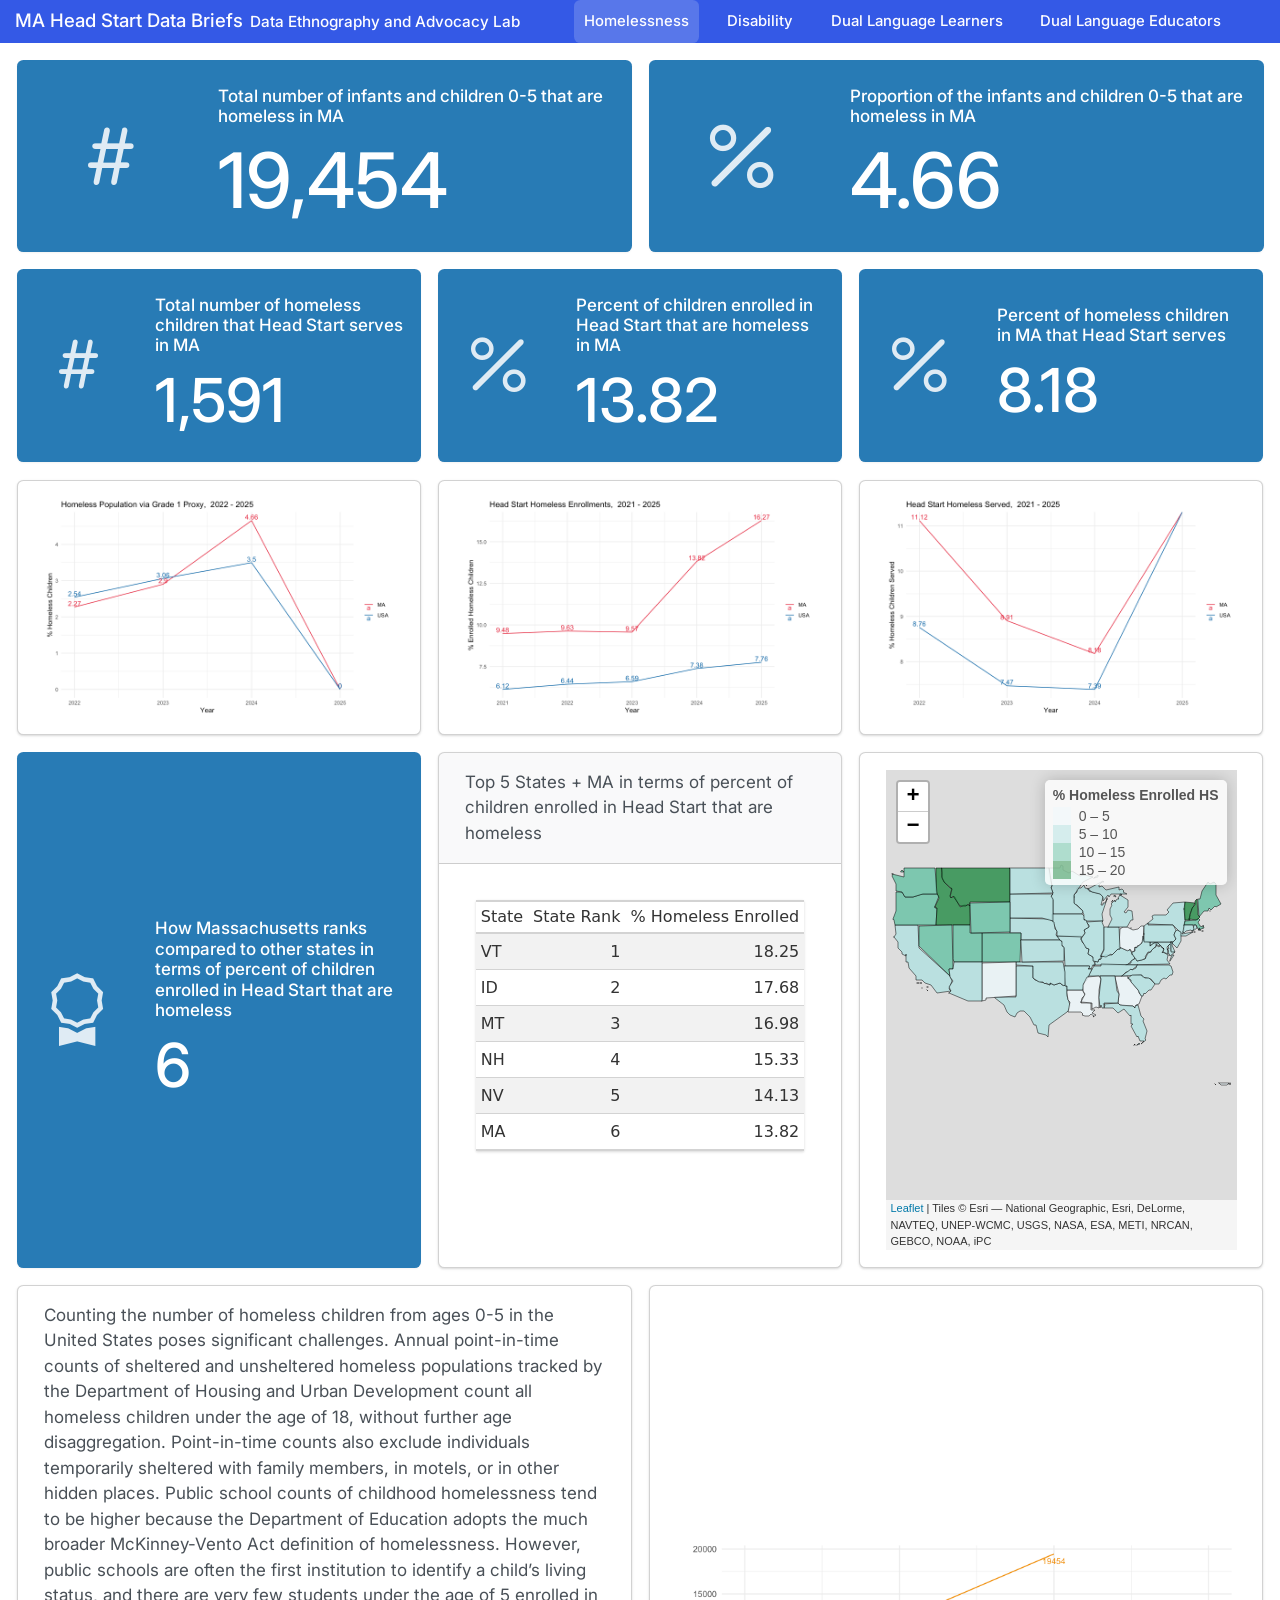
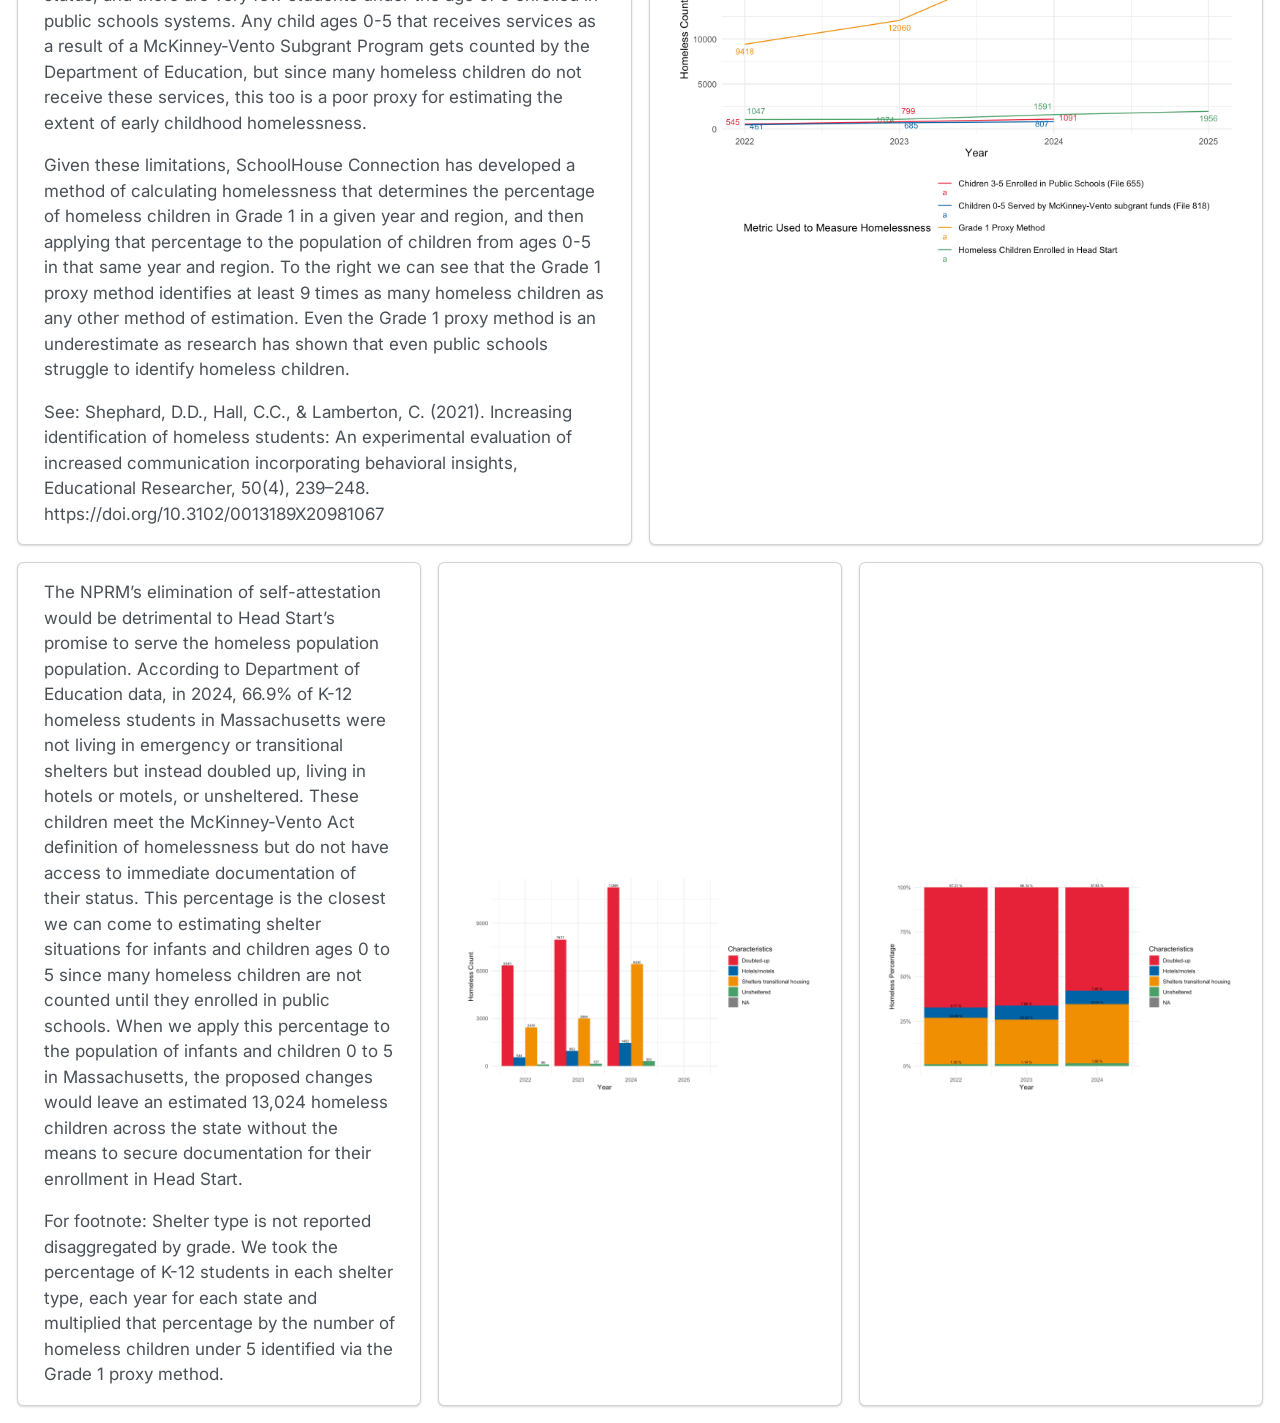
==== commit 4d07f76f: "updates" ====
--- a/index.html
+++ b/index.html
@@ -75,7 +75,7 @@
         <div class="navbar-author">Data Ethnography and Advocacy Lab</div>
       </div>
     </div>
-<div id="dashboard-collapse" class="navbar-collapse collapse"><ul class="navbar-nav navbar-nav-scroll me-auto" role="tablist"><li class="nav-item" role="presentation"><a id="tab-homelessness" class="nav-link active" data-bs-toggle="tab" role="tab" data-bs-target="#homelessness" data-scrolling="true" href="#homelessness" aria-controls="homelessness" aria-selected="true"><span class="nav-link-text">Homelessness</span></a></li><li class="nav-item" role="presentation"><a id="tab-disability" class="nav-link" data-bs-toggle="tab" role="tab" data-bs-target="#disability" data-scrolling="true" href="#disability" aria-controls="disability" aria-selected="false"><span class="nav-link-text">Disability</span></a></li><li class="nav-item" role="presentation"><a id="tab-dual-language-learners" class="nav-link" data-bs-toggle="tab" role="tab" data-bs-target="#dual-language-learners" data-scrolling="true" href="#dual-language-learners" aria-controls="dual-language-learners" aria-selected="false"><span class="nav-link-text">Dual Language Learners</span></a></li></ul></div></div>
+<div id="dashboard-collapse" class="navbar-collapse collapse"><ul class="navbar-nav navbar-nav-scroll me-auto" role="tablist"><li class="nav-item" role="presentation"><a id="tab-homelessness" class="nav-link active" data-bs-toggle="tab" role="tab" data-bs-target="#homelessness" data-scrolling="true" href="#homelessness" aria-controls="homelessness" aria-selected="true"><span class="nav-link-text">Homelessness</span></a></li><li class="nav-item" role="presentation"><a id="tab-disability" class="nav-link" data-bs-toggle="tab" role="tab" data-bs-target="#disability" data-scrolling="true" href="#disability" aria-controls="disability" aria-selected="false"><span class="nav-link-text">Disability</span></a></li><li class="nav-item" role="presentation"><a id="tab-dual-language-learners" class="nav-link" data-bs-toggle="tab" role="tab" data-bs-target="#dual-language-learners" data-scrolling="true" href="#dual-language-learners" aria-controls="dual-language-learners" aria-selected="false"><span class="nav-link-text">Dual Language Learners</span></a></li><li class="nav-item" role="presentation"><a id="tab-dual-language-educators" class="nav-link" data-bs-toggle="tab" role="tab" data-bs-target="#dual-language-educators" data-scrolling="true" href="#dual-language-educators" aria-controls="dual-language-educators" aria-selected="false"><span class="nav-link-text">Dual Language Educators</span></a></li></ul></div></div>
 </nav>
 </header>
 <div class="page-layout-custom quarto-dashboard-content bslib-gap-spacing html-fill-container dashboard-scrolling quarto-dashboard-pages">  
@@ -231,23 +231,23 @@
 <div class="card-body html-fill-item html-fill-container">
 <div class="cell-output-display html-fill-item html-fill-container">
 <div class="html-fill-item html-fill-container">
-<div id="wcqtlisgmc" style="padding-left:0px;padding-right:0px;padding-top:10px;padding-bottom:10px;overflow-x:auto;overflow-y:auto;width:auto;height:auto;" class="html-fill-item html-fill-container">
-<style>#wcqtlisgmc table {
+<div id="awedsjtobz" style="padding-left:0px;padding-right:0px;padding-top:10px;padding-bottom:10px;overflow-x:auto;overflow-y:auto;width:auto;height:auto;" class="html-fill-item html-fill-container">
+<style>#awedsjtobz table {
   font-family: system-ui, 'Segoe UI', Roboto, Helvetica, Arial, sans-serif, 'Apple Color Emoji', 'Segoe UI Emoji', 'Segoe UI Symbol', 'Noto Color Emoji';
   -webkit-font-smoothing: antialiased;
   -moz-osx-font-smoothing: grayscale;
 }
 
-#wcqtlisgmc thead, #wcqtlisgmc tbody, #wcqtlisgmc tfoot, #wcqtlisgmc tr, #wcqtlisgmc td, #wcqtlisgmc th {
+#awedsjtobz thead, #awedsjtobz tbody, #awedsjtobz tfoot, #awedsjtobz tr, #awedsjtobz td, #awedsjtobz th {
   border-style: none;
 }
 
-#wcqtlisgmc p {
+#awedsjtobz p {
   margin: 0;
   padding: 0;
 }
 
-#wcqtlisgmc .gt_table {
+#awedsjtobz .gt_table {
   display: table;
   border-collapse: collapse;
   line-height: normal;
@@ -273,12 +273,12 @@
   border-left-color: #D3D3D3;
 }
 
-#wcqtlisgmc .gt_caption {
+#awedsjtobz .gt_caption {
   padding-top: 4px;
   padding-bottom: 4px;
 }
 
-#wcqtlisgmc .gt_title {
+#awedsjtobz .gt_title {
   color: #333333;
   font-size: 125%;
   font-weight: initial;
@@ -290,7 +290,7 @@
   border-bottom-width: 0;
 }
 
-#wcqtlisgmc .gt_subtitle {
+#awedsjtobz .gt_subtitle {
   color: #333333;
   font-size: 85%;
   font-weight: initial;
@@ -302,7 +302,7 @@
   border-top-width: 0;
 }
 
-#wcqtlisgmc .gt_heading {
+#awedsjtobz .gt_heading {
   background-color: #FFFFFF;
   text-align: center;
   border-bottom-color: #FFFFFF;
@@ -314,13 +314,13 @@
   border-right-color: #D3D3D3;
 }
 
-#wcqtlisgmc .gt_bottom_border {
+#awedsjtobz .gt_bottom_border {
   border-bottom-style: solid;
   border-bottom-width: 2px;
   border-bottom-color: #D3D3D3;
 }
 
-#wcqtlisgmc .gt_col_headings {
+#awedsjtobz .gt_col_headings {
   border-top-style: solid;
   border-top-width: 2px;
   border-top-color: #D3D3D3;
@@ -335,7 +335,7 @@
   border-right-color: #D3D3D3;
 }
 
-#wcqtlisgmc .gt_col_heading {
+#awedsjtobz .gt_col_heading {
   color: #333333;
   background-color: #FFFFFF;
   font-size: 100%;
@@ -355,7 +355,7 @@
   overflow-x: hidden;
 }
 
-#wcqtlisgmc .gt_column_spanner_outer {
+#awedsjtobz .gt_column_spanner_outer {
   color: #333333;
   background-color: #FFFFFF;
   font-size: 100%;
@@ -367,15 +367,15 @@
   padding-right: 4px;
 }
 
-#wcqtlisgmc .gt_column_spanner_outer:first-child {
+#awedsjtobz .gt_column_spanner_outer:first-child {
   padding-left: 0;
 }
 
-#wcqtlisgmc .gt_column_spanner_outer:last-child {
+#awedsjtobz .gt_column_spanner_outer:last-child {
   padding-right: 0;
 }
 
-#wcqtlisgmc .gt_column_spanner {
+#awedsjtobz .gt_column_spanner {
   border-bottom-style: solid;
   border-bottom-width: 2px;
   border-bottom-color: #D3D3D3;
@@ -387,11 +387,11 @@
   width: 100%;
 }
 
-#wcqtlisgmc .gt_spanner_row {
+#awedsjtobz .gt_spanner_row {
   border-bottom-style: hidden;
 }
 
-#wcqtlisgmc .gt_group_heading {
+#awedsjtobz .gt_group_heading {
   padding-top: 8px;
   padding-bottom: 8px;
   padding-left: 5px;
@@ -417,7 +417,7 @@
   text-align: left;
 }
 
-#wcqtlisgmc .gt_empty_group_heading {
+#awedsjtobz .gt_empty_group_heading {
   padding: 0.5px;
   color: #333333;
   background-color: #FFFFFF;
@@ -432,15 +432,15 @@
   vertical-align: middle;
 }
 
-#wcqtlisgmc .gt_from_md > :first-child {
+#awedsjtobz .gt_from_md > :first-child {
   margin-top: 0;
 }
 
-#wcqtlisgmc .gt_from_md > :last-child {
+#awedsjtobz .gt_from_md > :last-child {
   margin-bottom: 0;
 }
 
-#wcqtlisgmc .gt_row {
+#awedsjtobz .gt_row {
   padding-top: 8px;
   padding-bottom: 8px;
   padding-left: 5px;
@@ -459,7 +459,7 @@
   overflow-x: hidden;
 }
 
-#wcqtlisgmc .gt_stub {
+#awedsjtobz .gt_stub {
   color: #333333;
   background-color: #FFFFFF;
   font-size: 100%;
@@ -472,7 +472,7 @@
   padding-right: 5px;
 }
 
-#wcqtlisgmc .gt_stub_row_group {
+#awedsjtobz .gt_stub_row_group {
   color: #333333;
   background-color: #FFFFFF;
   font-size: 100%;
@@ -486,15 +486,15 @@
   vertical-align: top;
 }
 
-#wcqtlisgmc .gt_row_group_first td {
+#awedsjtobz .gt_row_group_first td {
   border-top-width: 2px;
 }
 
-#wcqtlisgmc .gt_row_group_first th {
+#awedsjtobz .gt_row_group_first th {
   border-top-width: 2px;
 }
 
-#wcqtlisgmc .gt_summary_row {
+#awedsjtobz .gt_summary_row {
   color: #333333;
   background-color: #FFFFFF;
   text-transform: inherit;
@@ -504,16 +504,16 @@
   padding-right: 5px;
 }
 
-#wcqtlisgmc .gt_first_summary_row {
+#awedsjtobz .gt_first_summary_row {
   border-top-style: solid;
   border-top-color: #D3D3D3;
 }
 
-#wcqtlisgmc .gt_first_summary_row.thick {
+#awedsjtobz .gt_first_summary_row.thick {
   border-top-width: 2px;
 }
 
-#wcqtlisgmc .gt_last_summary_row {
+#awedsjtobz .gt_last_summary_row {
   padding-top: 8px;
   padding-bottom: 8px;
   padding-left: 5px;
@@ -523,7 +523,7 @@
   border-bottom-color: #D3D3D3;
 }
 
-#wcqtlisgmc .gt_grand_summary_row {
+#awedsjtobz .gt_grand_summary_row {
   color: #333333;
   background-color: #FFFFFF;
   text-transform: inherit;
@@ -533,7 +533,7 @@
   padding-right: 5px;
 }
 
-#wcqtlisgmc .gt_first_grand_summary_row {
+#awedsjtobz .gt_first_grand_summary_row {
   padding-top: 8px;
   padding-bottom: 8px;
   padding-left: 5px;
@@ -543,7 +543,7 @@
   border-top-color: #D3D3D3;
 }
 
-#wcqtlisgmc .gt_last_grand_summary_row_top {
+#awedsjtobz .gt_last_grand_summary_row_top {
   padding-top: 8px;
   padding-bottom: 8px;
   padding-left: 5px;
@@ -553,11 +553,11 @@
   border-bottom-color: #D3D3D3;
 }
 
-#wcqtlisgmc .gt_striped {
+#awedsjtobz .gt_striped {
   background-color: rgba(128, 128, 128, 0.05);
 }
 
-#wcqtlisgmc .gt_table_body {
+#awedsjtobz .gt_table_body {
   border-top-style: solid;
   border-top-width: 2px;
   border-top-color: #D3D3D3;
@@ -566,7 +566,7 @@
   border-bottom-color: #D3D3D3;
 }
 
-#wcqtlisgmc .gt_footnotes {
+#awedsjtobz .gt_footnotes {
   color: #333333;
   background-color: #FFFFFF;
   border-bottom-style: none;
@@ -580,7 +580,7 @@
   border-right-color: #D3D3D3;
 }
 
-#wcqtlisgmc .gt_footnote {
+#awedsjtobz .gt_footnote {
   margin: 0px;
   font-size: 90%;
   padding-top: 4px;
@@ -589,7 +589,7 @@
   padding-right: 5px;
 }
 
-#wcqtlisgmc .gt_sourcenotes {
+#awedsjtobz .gt_sourcenotes {
   color: #333333;
   background-color: #FFFFFF;
   border-bottom-style: none;
@@ -603,7 +603,7 @@
   border-right-color: #D3D3D3;
 }
 
-#wcqtlisgmc .gt_sourcenote {
+#awedsjtobz .gt_sourcenote {
   font-size: 90%;
   padding-top: 4px;
   padding-bottom: 4px;
@@ -611,72 +611,72 @@
   padding-right: 5px;
 }
 
-#wcqtlisgmc .gt_left {
+#awedsjtobz .gt_left {
   text-align: left;
 }
 
-#wcqtlisgmc .gt_center {
+#awedsjtobz .gt_center {
   text-align: center;
 }
 
-#wcqtlisgmc .gt_right {
+#awedsjtobz .gt_right {
   text-align: right;
   font-variant-numeric: tabular-nums;
 }
 
-#wcqtlisgmc .gt_font_normal {
+#awedsjtobz .gt_font_normal {
   font-weight: normal;
 }
 
-#wcqtlisgmc .gt_font_bold {
+#awedsjtobz .gt_font_bold {
   font-weight: bold;
 }
 
-#wcqtlisgmc .gt_font_italic {
+#awedsjtobz .gt_font_italic {
   font-style: italic;
 }
 
-#wcqtlisgmc .gt_super {
+#awedsjtobz .gt_super {
   font-size: 65%;
 }
 
-#wcqtlisgmc .gt_footnote_marks {
+#awedsjtobz .gt_footnote_marks {
   font-size: 75%;
   vertical-align: 0.4em;
   position: initial;
 }
 
-#wcqtlisgmc .gt_asterisk {
+#awedsjtobz .gt_asterisk {
   font-size: 100%;
   vertical-align: 0;
 }
 
-#wcqtlisgmc .gt_indent_1 {
+#awedsjtobz .gt_indent_1 {
   text-indent: 5px;
 }
 
-#wcqtlisgmc .gt_indent_2 {
+#awedsjtobz .gt_indent_2 {
   text-indent: 10px;
 }
 
-#wcqtlisgmc .gt_indent_3 {
+#awedsjtobz .gt_indent_3 {
   text-indent: 15px;
 }
 
-#wcqtlisgmc .gt_indent_4 {
+#awedsjtobz .gt_indent_4 {
   text-indent: 20px;
 }
 
-#wcqtlisgmc .gt_indent_5 {
+#awedsjtobz .gt_indent_5 {
   text-indent: 25px;
 }
 
-#wcqtlisgmc .katex-display {
+#awedsjtobz .katex-display {
   display: inline-flex !important;
   margin-bottom: 0.75em !important;
 }
 
-#wcqtlisgmc div.Reactable > div.rt-table > div.rt-thead > div.rt-tr.rt-tr-group-header > div.rt-th-group:after {
+#awedsjtobz div.Reactable > div.rt-table > div.rt-thead > div.rt-tr.rt-tr-group-header > div.rt-th-group:after {
   height: 0px !important;
 }
 </style>
@@ -735,8 +735,8 @@
 </bslib-tooltip><script data-bslib-card-init="">bslib.Card.initializeAllCards();</script></div><div class="card cell html-fill-item html-fill-container bslib-card" data-fill="false" data-bslib-card-init="" data-require-bs-caller="card()" data-full-screen="false">
 <div class="card-body html-fill-item html-fill-container">
 <div class="cell-output-display html-fill-item html-fill-container">
-<div id="htmlwidget-d21ed04332eab96883f1" style="width:100%;height:480px;" class="leaflet html-widget html-fill-item html-fill-container"></div>
-<script type="application/json" data-for="htmlwidget-d21ed04332eab96883f1">{"x":{"options":{"crs":{"crsClass":"L.CRS.EPSG3857","code":null,"proj4def":null,"projectedBounds":null,"options":{}}},"setView":[[30,-95],3,[]],"calls":[{"method":"addProviderTiles","args":["Esri.NatGeoWorldMap",null,null,{"errorTileUrl":"","noWrap":false,"detectRetina":false}]},{"method":"addPolygons","args":[[[[{"lng":[-106.623445,-106.630114,-106.618486,-106.513986060717,-106.377173188247,-106.200699,-105.997971151664,-105.750527,-105.153994,-104.91835699428,-104.84774,-104.643526,-104.024521,-103.980213477381,-103.722881979148,-103.326501,-103.064423,-103.064422401106,-103.064422,-103.064696,-103.064761,-103.064829054562,-103.064889,-103.063468888475,-103.060103,-103.056495064338,-103.052610516564,-103.05261,-103.047346,-103.043516,-103.043835830165,-103.043850301172,-103.043946,-103.043072,-103.042769,-103.042738818608,-103.042711,-103.042617950565,-103.041554,-103.041356721818,-103.040824,-103.041924,-103.002434,-102.162463,-102.032339018963,-101.826565,-101.623915,-101.085156,-100.954152157693,-100.884174,-100.592614,-100.546145126097,-100.311018,-100.003761993368,-100.000406,-100.000399,-100.000396202899,-100.000392,-100.000388844143,-100.000385,-100.000384017848,-100.000382194816,-100.000381,-99.997629328163,-99.929334,-99.8420638841464,-99.818186,-99.764882,-99.696462,-99.600026,-99.58448,-99.47502213703839,-99.470969,-99.42043200000001,-99.39495599999999,-99.350407,-99.27534,-99.2216079008455,-99.2116,-99.189511,-99.131553,-99.05880000000001,-99.002916,-98.95232488752821,-98.94022,-98.872229,-98.80681,-98.73723200000001,-98.690072,-98.648073,-98.6102002179226,-98.577136,-98.5282,-98.475066,-98.42353300000001,-98.41442600000001,-98.39844100000001,-98.364023,-98.31874999999999,-98.22528200000001,-98.16912000000001,-98.1384860257464,-98.123377,-98.099328,-98.099096,-98.08283900000001,-98.005667,-97.94757199999999,-97.953695,-97.95190595085521,-97.951215,-97.865765,-97.803473,-97.759834,-97.671772,-97.60909100000001,-97.596155,-97.5612431502211,-97.55826999999999,-97.48650499999999,-97.48414343858759,-97.451469,-97.444193,-97.372941,-97.318243,-97.24618,-97.206141,-97.166629,-97.205652,-97.149394,-97.091072,-97.087852,-97.07859000000001,-97.05583799999999,-96.985567,-96.98874499999999,-96.952313,-96.9446168883705,-96.93434330313301,-96.905253,-96.897194,-96.850593,-96.794276,-96.77676599999999,-96.712422,-96.682103,-96.659896,-96.5946743073771,-96.590112,-96.59292600000001,-96.572937,-96.52386300000001,-96.502286,-96.436455,-96.403507,-96.3796608259521,-96.363135,-96.307389,-96.277269,-96.229023,-96.173025,-96.15163,-96.063924,-95.93532500000001,-95.887491,-95.8448785340707,-95.82059599999999,-95.7896393177523,-95.73750800000001,-95.669978,-95.603657,-95.556915,-95.525322,-95.44737000000001,-95.352338,-95.3104497954491,-95.283445,-95.253623,-95.226393,-95.1559076171075,-95.149462,-95.09500199999999,-95.04656799999999,-94.98165,-94.93956,-94.902276,-94.841634,-94.76614600000001,-94.7319329019959,-94.714865,-94.63058599999999,-94.572872,-94.52892799999999,-94.48587499999999,-94.419057,-94.388052,-94.35416499999999,-94.33842199999999,-94.303742,-94.238868,-94.213605,-94.183395,-94.143024,-94.07267,-94.04342800000001,-94.04298799999999,-94.04306699999999,-94.0429458450603,-94.04271900000001,-94.042964,-94.0430026215633,-94.043026,-94.04305152761761,-94.043083,-94.04278823280529,-94.042739,-94.0426959391654,-94.042681,-94.041833,-94.029428406596,-93.97746100000001,-93.90955700000001,-93.8782518953866,-93.85339,-93.80341900000001,-93.816838,-93.834924,-93.78768700000001,-93.725925,-93.749476,-93.697603,-93.66814599999999,-93.67543999999999,-93.61394199999999,-93.60244299999999,-93.6006030873629,-93.55249730750231,-93.53509699999999,-93.540278,-93.53121899999999,-93.539526,-93.549841,-93.530936,-93.5545758543455,-93.558617,-93.569303,-93.617688,-93.629904,-93.685121,-93.68432900000001,-93.729195,-93.710117,-93.702665,-93.7381729998702,-93.745333,-93.760328,-93.70719,-93.7110621713009,-93.713359,-93.70376400000001,-93.70243600000001,-93.70394,-93.70618356631741,-93.741078,-93.80781500000001,-93.83037400000001,-93.8523098709223,-93.872446,-93.929208,-93.890821,-93.863204,-93.837971,-93.86129099999999,-93.961867,-94.056506,-94.16154899999999,-94.35412254491369,-94.370816,-94.50080699999999,-94.594853,-94.670389,-94.731047,-94.72253000000001,-94.803695,-95.026219,-95.1150505055983,-95.125134,-95.191391,-95.297147,-95.38239,-95.439594,-95.507037396917,-95.588801,-95.684089,-95.812504,-96.000682,-96.194412,-96.328817,-96.3785331592868,-96.390376,-96.442849,-96.63200999999999,-96.719627,-96.792158,-96.8520706227301,-96.886459,-97.003325,-97.0436840836865,-97.04484600000001,-97.090735,-97.140854,-97.21267899999999,-97.22299140753179,-97.25732499999999,-97.296057,-97.336122,-97.3468508769557,-97.358469,-97.378697,-97.366872,-97.32275,-97.2875411166858,-97.253801,-97.22728847801289,-97.196935,-97.158798,-97.151922,-97.145567,-97.15660800000001,-97.206945,-97.277163,-97.338346,-97.365976,-97.36008200000001,-97.37286400000001,-97.422636,-97.45472700000001,-97.496861,-97.542957,-97.582565,-97.64401100000001,-97.697069,-97.758838,-97.79529100000001,-97.8622582970613,-97.87118700000001,-97.944345,-98.010971,-98.03923899999999,-98.08011573664299,-98.091038,-98.149463,-98.197046,-98.248806,-98.30297899999999,-98.38669400000001,-98.442536,-98.50349199999999,-98.576188,-98.5931641791091,-98.61346500000001,-98.65422100000001,-98.69885600000001,-98.779912,-98.807348,-98.89096499999999,-98.958325,-99.03231599999999,-99.082002,-99.110855,-99.091635,-99.105031,-99.171404,-99.1768160923811,-99.20052200000001,-99.208907,-99.24244400000001,-99.268613,-99.3289,-99.361144,-99.387367,-99.44696999999999,-99.442123,-99.429984,-99.445238,-99.4608257991343,-99.463309,-99.487937,-99.52965399999999,-99.487521,-99.495104,-99.497519,-99.52831999999999,-99.53013799999999,-99.55681199999999,-99.624515,-99.704601,-99.758534,-99.80165100000001,-99.84473699999999,-99.87784000000001,-99.904385,-99.917461,-99.93216099999999,-99.98492299999999,-100.028725,-100.075474,-100.174413,-100.197510055501,-100.267604,-100.287554,-100.320393,-100.337059,-100.368288,-100.38886,-100.39727,-100.448648,-100.500354,-100.506701,-100.533017,-100.53583,-100.576846,-100.627206,-100.646993,-100.660208,-100.671215189194,-100.674656,-100.727462,-100.772649,-100.795681,-100.801867546029,-100.848664,-100.886842,-100.995607,-101.060151,-101.137503,-101.19272,-101.254895,-101.305533,-101.307332,-101.367198,-101.400636,-101.453499,-101.503223,-101.561569,-101.654578,-101.714224,-101.761619209528,-101.809441,-101.8754,-101.966167,-102.021919,-102.073646,-102.115682,-102.161674,-102.227553,-102.301381,-102.318683954588,-102.349861,-102.369522,-102.392906,-102.468946,-102.512687,-102.551081,-102.612879,-102.677192,-102.693466,-102.738428,-102.777531,-102.808692,-102.83097,-102.824564,-102.871857,-102.891022,-102.871347,-102.917805,-102.995688,-103.035683,-103.076355,-103.100368,-103.126748,-103.227801,-103.28119,-103.361998,-103.463196,-103.524613,-103.59236,-103.660203,-103.724743,-103.789034,-103.793873010934,-103.856893,-103.975235,-104.055596,-104.143692,-104.181273,-104.229081,-104.308813,-104.371175,-104.452301,-104.539761,-104.565688,-104.619039,-104.672327,-104.685479,-104.703998,-104.692094,-104.702788,-104.740448,-104.761634,-104.824314,-104.859521,-104.869872,-104.889376,-104.924796,-104.972071,-104.980753891325,-105.00124,-105.062334,-105.098282,-105.160153,-105.21866,-105.314863,-105.394242,-105.399609,-105.488027,-105.55743,-105.579542,-105.627349,-105.709491,-105.773257,-105.794386,-105.869353,-105.938452,-105.953943,-105.996429378287,-106.004926,-106.080258,-106.175675,-106.236804,-106.280811,-106.303536,-106.33992838068,-106.370139,-106.41794,-106.467642,-106.484642,-106.528242,-106.581344,-106.63588,-106.623445],"lat":[31.914034,31.971258,32.000495,32.0008176642324,32.0012401010375,32.001785,32.001974590699,32.002206,32.000497,32.0004720730735,32.000464602835,32.000443,32.00001,32.0000328513626,32.0001655686764,32.00037,32.000518,32.087051,32.145006,32.522193,32.587983,32.7269504153502,32.849359,32.9591063818305,33.219225,33.3884142146206,33.5705747764422,33.570599,33.824675,34.079382,34.302648,34.3127498735079,34.379555,34.619782,34.747361,34.9541420403614,35.144735,35.1831572590084,35.622487,35.7394335063487,36.055231,36.500439,36.500397,36.500326,36.5000656730101,36.499654,36.499528,36.499244,36.4995294966262,36.499682,36.499469,36.4995051393038,36.499688,36.4997018487376,36.499702,36.055677,35.8812329999967,35.619115,35.4223639883094,35.182702,35.0299299999999,34.7463605525616,34.560509,34.5611366245601,34.576714,34.5069327688814,34.48784,34.435266,34.381036,34.374688,34.407673,34.3968709897905,34.396471,34.380464,34.442099,34.437083,34.386599,34.3253735743726,34.31397,34.214312,34.209352,34.201256,34.208782,34.2046698986035,34.203686,34.160446,34.155901,34.130992,34.133155,34.164441,34.1561768671247,34.148962,34.094961,34.064269,34.0819494760059,34.085074,34.128456,34.157109,34.146421,34.127245,34.114171,34.1412060197111,34.15454,34.104295,34.048639,34.002412,33.995964,33.991053,33.924373,33.8912258148573,33.878424,33.849393,33.88019,33.92521,33.99137,33.968093,33.922106,33.899061506733,33.897099,33.916994,33.9138891088909,33.87093,33.823773,33.819454,33.865121,33.900344,33.91428,33.847311,33.809824,33.721967,33.735115,33.774099,33.812756,33.855741,33.886522,33.918468,33.944582,33.945013250454,33.9455889292528,33.947219,33.902954,33.847211,33.868886,33.841976,33.831633,33.876645,33.916666,33.8830186573983,33.880665,33.830916,33.819098,33.818114,33.77346,33.78005,33.746289,33.715530908566,33.694215,33.735005,33.769735,33.748021,33.80056,33.831946,33.841523,33.875099,33.863856,33.860421904719,33.858465,33.8724373846723,33.895967,33.905844,33.927195,33.92702,33.885487,33.86885,33.867789,33.8738430381855,33.877746,33.92971,33.961954,33.9384823885698,33.936336,33.904816,33.862565,33.852284,33.810503,33.776289,33.739431,33.748031,33.7208305162803,33.707261,33.673401,33.669886,33.62184,33.637867,33.577217,33.565511,33.556452,33.567082,33.564486,33.576722,33.570622,33.592212,33.577725,33.572234,33.551425,33.435824,33.330498,33.2712410493864,33.160291,33.019219,32.881088978924,32.797476,32.6930299766656,32.564261,32.3922831932812,32.363559,32.1960649748209,32.137956,31.992402,31.979686964168,31.926419,31.893144,31.8442765572456,31.805467,31.700686,31.622509,31.586211,31.527344,31.504092,31.46869,31.428409,31.375103,31.30104,31.259375,31.182541,31.1826249552688,31.1848200234468,31.185614,31.128868,31.051678,31.008498,30.967118,30.924534,30.8774695018611,30.869424,30.802969,30.738479,30.67994,30.625201,30.592586,30.544842,30.5064,30.429947,30.4025470540047,30.397022,30.329924,30.275513,30.2439707156403,30.225261,30.173936,30.112721,30.054291,30.0523143321691,30.021571,29.954549,29.894359,29.8720910043919,29.85165,29.802952,29.761673,29.724059,29.690619,29.679007,29.682213,29.671163,29.636588,29.5621028201748,29.555645988295,29.505367,29.467903,29.43078,29.369141,29.331446,29.279237,29.148064,29.0755520224787,29.067321,29.02309,28.934073,28.866348,28.859022,28.8247355121921,28.783169,28.734041,28.664942,28.588238,28.502224,28.423659,28.3898650304879,28.381815,28.317666,28.222821,28.164594,28.110497,28.0598208616046,28.030734,27.908307,27.8365323534718,27.834466,27.785888,27.716688,27.59642,27.5766073164796,27.510644,27.427175,27.317818,27.2779588322095,27.234796,27.060044,26.885581,26.701746,26.6003398814733,26.503164,26.4111776799575,26.305865,26.08266,26.017653,25.971132,25.949022,25.960899,25.935438,25.923125,25.902447,25.868874,25.840117,25.840378,25.879337,25.880058,25.920035,25.937857,26.006614,26.023455,26.032131,26.055218,26.0577459501697,26.058083,26.059621,26.063863,26.041275,26.0553958966484,26.059169,26.055813,26.056153,26.073101,26.11005,26.157872,26.199151,26.214798,26.235221,26.2428750129916,26.252028,26.23596,26.265619,26.326542,26.369421,26.357569,26.394056,26.412082,26.39651,26.426278,26.476977,26.500335,26.549848,26.5696605553736,26.656443,26.724761,26.788262,26.843213,26.879761,26.928921,26.982399,27.026026,27.106839,27.159149,27.223341,27.2622401970428,27.268437,27.294941,27.306051,27.412396,27.451518,27.500496,27.498896,27.580207,27.614336,27.634515,27.654954,27.717071,27.741771,27.778809,27.824376,27.875284,27.917973,27.96771,27.990729,28.073118,28.124882,28.179448,28.1970007311399,28.250269,28.301093,28.362117,28.427151,28.477196,28.515748,28.575637,28.616774,28.66196,28.716745,28.76328,28.805888,28.836168,28.903734,28.957079,29.031497,29.0835160253445,29.099777,29.129123,29.168492,29.22773,29.232831568098,29.271421,29.307848,29.363403,29.458661,29.473542,29.520285,29.520342,29.577925,29.640716,29.664041,29.738079,29.759671,29.764582,29.794658,29.765163,29.76766,29.7788600967222,29.790161,29.794023,29.807343,29.802491,29.786926,29.79239,29.819487,29.843534,29.877674,29.8721929465015,29.862317,29.820395,29.765569,29.779817,29.780303,29.752358,29.748182,29.738261,29.676507,29.621929,29.556497,29.522319,29.444267,29.399558,29.352093,29.287113,29.241625,29.190697,29.161219,29.103029,29.085722,29.026877,28.982124,28.991532,28.982138,29.018914,29.066822,29.120998,29.15026,29.170934,29.19147,29.257502,29.2592383933486,29.281852,29.296017,29.33091,29.383278,29.426265,29.48105,29.524337,29.543063,29.60366,29.676074,29.770462,29.844445,29.911112,29.989943,30.02421,30.107304,30.211736,30.259454,30.301148,30.370466,30.390413,30.458645,30.535144,30.604832,30.61026,30.6288120187883,30.672583,30.686303,30.718914,30.757059,30.801567,30.816961,30.852979,30.888941,30.943278,30.990229,31.035396,31.098545,31.136375,31.166897,31.20224,31.288634,31.318735,31.364749,31.3878401295126,31.392458,31.398702,31.456279,31.513376,31.562062,31.620413,31.6697519606808,31.71071,31.752009,31.759608,31.747809,31.783148,31.813906,31.871514,31.914034]}]],[[{"lng":[-118.593969,-118.484785,-118.370323,-118.286261,-118.325244,-118.374768,-118.465368,-118.482609,-118.563442,-118.593969],"lat":[33.467198,33.487483,33.409285,33.351463,33.299075,33.320065,33.326056,33.369914,33.434381,33.467198]}],[{"lng":[-118.594033,-118.540069,-118.446771,-118.353504,-118.425634,-118.487908,-118.581513,-118.641578,-118.594033],"lat":[33.035951,32.980933,32.895424,32.821962,32.800595,32.84459,32.931672,33.017129,33.035951]}],[{"lng":[-119.578942,-119.510489,-119.427171,-119.429559,-119.464725,-119.545872,-119.578942],"lat":[33.278628,33.307269,33.266023,33.228167,33.215432,33.233406,33.278628]}],[{"lng":[-119.916216,-119.857304,-119.739472,-119.5667,-119.470736656944,-119.442654,-119.364214,-119.363065,-119.391587,-119.487719557382,-119.554472,-119.662825,-119.721206,-119.795938,-119.873358,-119.876916,-119.916216],"lat":[34.058351,34.071298,34.049299,34.053452,34.053996622104,34.054156,34.050794,34.000548,33.994636,33.9965151543893,33.99782,33.985889,33.959583,33.962929,33.980375,34.023527,34.058351]}],[{"lng":[-120.368278,-120.24248,-120.135853,-120.055107,-119.984316,-119.973691,-120.049682,-120.121817,-120.179049,-120.200085,-120.36484,-120.454134,-120.368278],"lat":[34.076465,34.057172,34.026087,34.037729,33.983948,33.942481,33.914563,33.895712,33.927994,33.956904,33.991781,34.028081,34.076465]}],[{"lng":[-124.387023,-124.301355,-124.176715,-124.118147,-124.125448,-124.154513,-124.163988,-124.122677,-124.092284,-124.063076,-124.067473659422,-124.081987,-124.116037,-124.143479,-124.154246,-124.19104,-124.245027,-124.219592,-124.203402,-124.211605,-124.001188,-123.822037598588,-123.656998,-123.519112836804,-123.43477,-123.347562,-123.231001260578,-123.145959,-123.045254,-122.80008,-122.501135,-122.289749096157,-122.289527,-122.101922,-121.846712,-121.675348,-121.447539998048,-121.43961,-121.251099,-121.035195,-120.879925710236,-120.692219,-120.501069,-120.181563,-119.999168,-119.999276,-119.99828,-119.999866,-119.999231,-119.997533,-119.996155,-119.997124,-119.997634,-119.999935448085,-120.00174,-120.003028919657,-120.004795512304,-120.005142,-120.003364028833,-120.002614842913,-120.001975250867,-120.001014,-119.904315,-119.587679,-119.585406144839,-119.330366469799,-119.279262,-119.155815824409,-118.949673,-118.500958,-118.427995325157,-118.022181,-117.833504044144,-117.68061,-117.244917,-117.166000564031,-117.000895,-116.488233,-116.375875,-116.093601,-115.892975,-115.846113922762,-115.648032019625,-115.647683,-115.404537,-115.303743,-115.160068,-115.043812,-114.948154366683,-114.804249,-114.633487,-114.629769,-114.634382,-114.576452,-114.490971,-114.465246,-114.422382,-114.378223,-114.378852,-114.335372,-114.264317,-114.172845,-114.14093,-114.14081715128,-114.139055,-114.17805,-114.229715,-114.292806,-114.348052,-114.405941,-114.428026,-114.43009113852,-114.435504,-114.454807,-114.509568,-114.534987,-114.508708,-114.505638,-114.520465,-114.504863,-114.496565,-114.504993,-114.525201,-114.529186,-114.524599,-114.597283,-114.629146518189,-114.635183,-114.673901,-114.725282,-114.707348,-114.707962,-114.723259,-114.674491,-114.678097,-114.679359,-114.706175,-114.670803,-114.628293,-114.575161,-114.517492069319,-114.511343,-114.481315,-114.47664,-114.463127,-114.468971,-114.531746,-114.540260338478,-114.570675,-114.615724877807,-114.667493,-114.705717,-114.719633,-115.000802,-115.465164,-116.04662,-116.106175830742,-116.540643,-116.62705,-116.853156612097,-116.857154,-117.124862,-117.132038955738,-117.136664,-117.168866,-117.196767,-117.246069,-117.255169,-117.25497,-117.280971,-117.28217,-117.27387,-117.262905,-117.25617,-117.25447,-117.263704485249,-117.28077,-117.315278,-117.362572,-117.445583,-117.547693,-117.59588,-117.596188685737,-117.645582,-117.715349,-117.726486,-117.739080197711,-117.814188,-117.840289,-117.927091,-118.000593,-118.088896,-118.115076722882,-118.132698,-118.1837,-118.231926185034,-118.258687,-118.317205,-118.333295024316,-118.354705,-118.396606,-118.428407,-118.394307,-118.412708,-118.460611,-118.517277278306,-118.519514,-118.603572,-118.679366,-118.744952,-118.805114,-118.854653,-118.944479511459,-118.954722,-119.069959,-119.109784,-119.227743,-119.257043,-119.264586388748,-119.270144,-119.313034,-119.37578,-119.461036,-119.477946706724,-119.536957,-119.616862,-119.684666,-119.709067,-119.785871,-119.835771,-119.873971,-119.971951,-120.050682,-120.141165,-120.295051,-120.451425,-120.511421,-120.550092,-120.581293,-120.622575,-120.645739,-120.60197,-120.614852,-120.62632,-120.610266,-120.670835,-120.65030521184,-120.63357,-120.629583,-120.635787,-120.675074,-120.714185,-120.756086,-120.846674,-120.89679,-120.87957,-120.862133,-120.884757,-120.955863,-120.984227,-121.003359,-121.11424,-121.166712,-121.272322,-121.314632,-121.332449,-121.347053956004,-121.406823,-121.462264,-121.4862,-121.531876,-121.574602,-121.622009,-121.680145,-121.779851,-121.826425,-121.888491,-121.903195,-121.9416,-121.970427,-121.923866,-121.860604,-121.814462,-121.796826,-121.791544,-121.812732426762,-121.862266,-121.906468,-121.95167,-122.027174,-122.105976,-122.20618,-122.260481,-122.284882,-122.294310191913,-122.322971,-122.344029,-122.397065,-122.418452,-122.401323,-122.409258,-122.443687,-122.445987,-122.493789,-122.516689,-122.518088,-122.496786,-122.496784560243,-122.496784,-122.500678019083,-122.511983,-122.465396,-122.398139,-122.385323,-122.376462,-122.356784,-122.361749,-122.389826876588,-122.39319,-122.360219,-122.244372,-122.168449,-122.129199702224,-122.111998,-122.144396,-122.152905,-122.162802507492,-122.163049,-122.213774,-122.24981,-122.252452,-122.312974,-122.333711,-122.303931,-122.328714287407,-122.33453,-122.378709,-122.425258,-122.367582,-122.368891,-122.321706,-122.262861,-122.269320054917,-122.301804,-122.393588,-122.397581230624,-122.488499639259,-122.491283,-122.499465,-122.452995,-122.488665,-122.486375,-122.448413,-122.41847,-122.483483,-122.537285,-122.60129,-122.678474,-122.70264,-122.754606,-122.797405,-122.856573,-122.939711,-122.97439,-123.011533,-122.960889,-122.953629,-122.987149,-122.986319,-123.003146477056,-123.004122,-123.053504,-123.068437,-123.085572,-123.166428,-123.249797,-123.331899,-123.349612,-123.441774,-123.514784,-123.540922011634,-123.571987,-123.638637,-123.659846,-123.71054,-123.732892,-123.69074,-123.721505,-123.765891,-123.798991,-123.825331,-123.81469,-123.766475,-123.782322,-123.792659,-123.829545,-123.851714,-123.907664,-123.954952,-124.02520517453,-124.035904,-124.068908,-124.087086,-124.139952,-124.187874,-124.258405,-124.34307,-124.363414,-124.353124,-124.365357,-124.409591,-124.387023],"lat":[40.504954,40.659643,40.843618,40.989263,41.048504,41.087159,41.138675,41.189726,41.287695,41.439579,41.4647361884909,41.547761,41.628849,41.709284,41.728801,41.736079,41.7923,41.846432,41.940964,41.99846,41.996146,41.995620816947,41.995137,41.9991725180329,42.001641,41.999108,42.004970062256,42.009247,42.003049,42.004071,42.00846,42.0077647304966,42.007764,42.005766,42.00307,42.000351,41.9971900332726,41.99708,41.99757,41.993323,41.9934832599849,41.993677,41.993785,41.994588,41.99454,41.874891,41.618765,41.183974,40.865899,40.720992,40.32125,40.126363,39.956505,39.7224069247242,39.538852,39.4450457761605,39.3164750119585,39.291258,39.1656267640688,39.1126893740958,39.0674958744683,38.999574,38.933324,38.714734,38.7131509006712,38.5355095158185,38.499914,38.4134036584505,38.26894,37.949019,37.8962242809098,37.602583,37.4649387662445,37.353399,37.030244,36.9712075385903,36.847694,36.459097,36.372562,36.155805,35.999967,35.9635526731109,35.8096292126029,35.809358,35.617605,35.538207,35.424129,35.332012,35.2552173238086,35.139689,35.001857,34.94304,34.87289,34.8153,34.724848,34.691202,34.580711,34.516521,34.450376,34.450038,34.401329,34.344979,34.305919,34.3031275138817,34.259538,34.239969,34.186928,34.166725,34.134458,34.11154,34.092787,34.0789314062795,34.042615,34.010968,33.957264,33.928499,33.90064,33.864276,33.827778,33.760465,33.719155,33.693022,33.661583,33.60665,33.552231,33.490653,33.4335449999998,33.422726,33.418299,33.405048,33.376628,33.323421,33.288079,33.255597,33.2303,33.159519,33.105335,33.037984,33.031052,33.036542,33.0247159744928,33.023455,32.972064,32.923628,32.901884,32.845155,32.782503,32.7748291815141,32.747417,32.7412791646992,32.734226,32.741581,32.718763,32.699676,32.6671,32.623353,32.6185783878213,32.583747,32.576261,32.5577856300775,32.557459,32.534156,32.5856011873821,32.618754,32.671952,32.688851,32.669352,32.700051,32.786948,32.822247,32.839547,32.851447,32.849349,32.859447,32.900146,32.9395407354155,33.012343,33.093504,33.168437,33.268517,33.365491,33.386629,33.3869649943199,33.440728,33.460556,33.483427,33.4933063986445,33.552224,33.573523,33.605521,33.654319,33.729817,33.743803322895,33.753217,33.736118,33.7152954681899,33.703741,33.712818,33.721184383577,33.732317,33.735917,33.774715,33.804315,33.883913,33.969111,34.0252914546544,34.027509,34.039048,34.033255,34.032103,34.001239,34.034215,34.046738953351,34.048167,34.09047,34.094566,34.161728,34.213304,34.2361045992684,34.252903,34.275689,34.321118,34.374064,34.3788375587756,34.395495,34.420995,34.408297,34.395397,34.415997,34.415796,34.408795,34.444641,34.461651,34.473405,34.470623,34.447094,34.522953,34.542794,34.556959,34.554017,34.581035,34.692095,34.730709,34.738072,34.85818,34.904115,34.9751663022687,35.033085,35.078362,35.123805,35.153061,35.175998,35.160459,35.204429,35.247877,35.294184,35.360763,35.430196,35.453743,35.4579036027455,35.46071,35.57172,35.635399,35.666711,35.71331,35.783106,35.7951862038146,35.844623,35.885618,35.970348,36.014368,36.025156,36.099695,36.165818,36.227407,36.24186,36.30281,36.393603,36.485602,36.582754,36.634559,36.611136,36.682858,36.777543,36.815186,36.8500494437455,36.931552,36.96895,36.97145,36.95115,36.955951,37.013949,37.072548,37.101747,37.1051413867181,37.11546,37.144099,37.187249,37.248521,37.337009,37.374805,37.435941,37.461541,37.492341,37.52134,37.576138,37.612136,37.665620815871,37.686433,37.7081325680179,37.77113,37.800879,37.80563,37.790724,37.738558,37.729505,37.71501,37.708331,37.707531,37.592501,37.55814,37.504143,37.5213219985908,37.528851,37.581866,37.640771,37.6672729813177,37.667933,37.698695,37.726406,37.755129,37.777244,37.809797,37.830087,37.8938323463208,37.908791,37.905191,37.955672,37.978168,38.007948,38.01031,38.051473,38.0603744975312,38.105142,38.143449,38.1420035972533,38.1090944743082,38.108087,38.032165,37.996167,37.966714,37.921881,37.89341,37.852721,37.826728,37.830328,37.875126,37.906604,37.89382,37.935527,37.976657,38.016717,38.031908,37.992429,38.003438,38.112962,38.17567,38.237538,38.273164,38.2957052387145,38.297012,38.299385,38.33521,38.390525,38.474947,38.511045,38.565542,38.596805,38.699744,38.741966,38.7676562160393,38.798189,38.843865,38.872529,38.91323,38.954994,39.021293,39.125327,39.193657,39.271355,39.360814,39.446538,39.552803,39.621486,39.684122,39.723071,39.832041,39.863028,39.922373,40.001299341669,40.013319,40.021307,40.078442,40.11635,40.130542,40.184277,40.243979,40.260974,40.331425,40.374855,40.438076,40.504954]}]],[[{"lng":[-89.544434,-89.47934600000001,-89.407906,-89.378694,-89.327319777009,-89.324658,-89.278935,-89.22731899999999,-89.199136,-89.1756497723469,-89.165488,-89.202511,-89.15698999999999,-89.1559849090704,-89.155891,-89.14767399999999,-89.12047200000001,-89.1031354483266,-89.098843,-89.132915,-89.128899,-89.16662021201969,-89.168087,-89.099047,-89.058036,-89.000968,-88.9335100599741,-88.93174500000001,-88.92789354943081,-88.83505100000001,-88.753068,-88.693983,-88.61144,-88.5610581316174,-88.531576,-88.4904810043425,-88.48380327698,-88.47612700000001,-88.444605,-88.42477599999999,-88.47175300000001,-88.514661,-88.486947,-88.465861,-88.418594,-88.4161335687515,-88.358476490182,-88.358436,-88.281667,-88.157061,-88.06229399999999,-88.06624842880029,-88.072242,-88.13162199999999,-88.13243105650631,-88.160062,-88.132341,-88.05958800000001,-88.02803,-87.97026200000001,-87.935861,-87.90380399999999,-87.93812800000001,-87.9253933817098,-87.921744,-87.87254,-87.808013,-87.723635,-87.7131573360969,-87.68163300000001,-87.625851,-87.608479,-87.551277,-87.48634699999999,-87.44870028854081,-87.41858499999999,-87.331765,-87.304057452442,-87.27038740773899,-87.25525,-87.180063,-87.137502,-87.105614,-87.05783599999999,-87.043049,-87.01031500000001,-86.9777414251102,-86.927747,-86.875874,-86.8135795707459,-86.810913,-86.779993,-86.722247,-86.65837399999999,-86.64670938914109,-86.61521500000001,-86.59984799999999,-86.50936799999999,-86.52517400000001,-86.52182500000001,-86.4880524671283,-86.471903,-86.434046,-86.4335700794087,-86.387216,-86.321274,-86.278656,-86.206439,-86.095766,-86.03338599999999,-85.9973516597543,-85.976028,-85.95172643810059,-85.92239499999999,-85.905164,-85.8959128763279,-85.894764,-85.839664,-85.816164,-85.79450150551899,-85.750962,-85.683561,-85.646201,-85.63444414497729,-85.62162499999999,-85.58775799999999,-85.49886600000001,-85.47435400000001,-85.433136,-85.432981047742,-85.4156,-85.43141607075221,-85.43617,-85.438742,-85.44886200000001,-85.400481,-85.340953,-85.3326407337514,-85.275454,-85.238665,-85.2017606225486,-85.18727800000001,-85.146861,-85.071928,-85.0210522365665,-84.962535,-84.856904,-84.812877,-84.803247,-84.79870113650991,-84.786406,-84.830472,-84.8643271879881,-84.877762,-84.832617,-84.849445,-84.87757028206229,-84.897171,-84.86068899999999,-84.82015699999999,-84.750749,-84.71404800000001,-84.7119293134928,-84.67724699999999,-84.6220474364107,-84.607928,-84.550844,-84.50651873743691,-84.49374299999999,-84.480943,-84.462042,-84.44524199999999,-84.432941,-84.40094000000001,-84.326539,-84.3212072268568,-84.29725500000001,-84.28816399999999,-84.23213199999999,-84.23230504540351,-84.233265,-84.226155212983,-84.21290399999999,-84.135088,-84.05260954750651,-84.051642,-83.978814,-83.928454,-83.90437508610481,-83.852085,-83.83401499999999,-83.78362,-83.77216,-83.7058575510284,-83.679484,-83.6469615501443,-83.642994,-83.62692199999999,-83.533339,-83.440404,-83.376302,-83.320531,-83.286514,-83.2642676908446,-83.239515,-83.172647,-83.128973,-83.11237199999999,-83.042338,-83.0303349312311,-83.011816,-82.943147,-82.88919300000001,-82.87119199999999,-82.869592,-82.851314,-82.81154238465039,-82.800112,-82.724846,-82.675724,-82.6641207909684,-82.61847400000001,-82.593673,-82.597979,-82.571877,-82.581796,-82.5846938141256,-82.59886400000001,-82.626182,-82.549407,-82.46498699999999,-82.47942012322299,-82.487556,-82.41869,-82.39846481625889,-82.369973,-82.32735599999999,-82.3206749571778,-82.29611800000001,-82.226111,-82.141555,-82.064418,-81.96829700000001,-82.201745,-82.309415,-82.31437045292959,-82.355343,-82.449164,-82.5536395449037,-82.558178,-82.565275702797,-82.726294,-82.72225400000001,-82.750715,-82.815748,-82.86918300000001,-82.86519199999999,-82.8837542129764,-82.895445,-83.012587,-83.07559000000001,-83.114693,-83.13639499999999,-83.23639900000001,-83.386099,-83.436508,-83.46095464746379,-83.527112,-83.614513,-83.67541300000001,-83.690714,-83.89442099999999,-83.9307607839439,-83.98761095068279,-83.987842,-84.2271939619983,-84.227332,-84.2613212015047,-84.499938,-84.77845586435051,-84.785341,-84.7853999785503,-84.94394800000001,-84.97486843583739,-85.09612799999999,-85.2762879474994,-85.290627,-85.2958124857275,-85.43640427288589,-85.488353,-85.73186200000001,-85.78855654361389,-85.873857,-85.975713174144,-86.08194399999999,-86.205565269856,-86.4114961989664,-86.50777100000001,-86.551292,-86.56206765186531,-86.60639399999999,-86.76329096410851,-86.81303699999999,-87.06082634439289,-87.11500355668839,-87.33597905008079,-87.347796,-87.64115,-87.69418590786429,-87.85320400000001,-87.84956699999999,-88.011792,-88.070532,-88.05573800000001,-88.03380199999999,-88.050466,-88.0533508007759,-88.12737799999999,-88.48907673871319,-88.51192,-88.5163580599794,-88.8167641573481,-88.8271780363405,-88.8345890228743,-88.964471,-89.211409,-89.34519431953881,-89.417293,-89.539232,-89.57148100000001,-89.544434],"lat":[36.57451,36.566253,36.562345,36.622292,36.6239462887705,36.624032,36.577699,36.569375,36.625649,36.6513192625535,36.662426,36.716618,36.755968,36.7862926633714,36.789126,36.847148,36.891896,36.9447609003223,36.95785,36.982057,37.017908,37.0721103437999,37.074218,37.140967,37.188767,37.224401,37.2275116098343,37.227593,37.226353966835,37.196486,37.154701,37.141155,37.112745,37.0840080816083,37.067192,37.0679561064856,37.0680802698954,37.068223,37.098601,37.149901,37.220155,37.290948,37.339596,37.400547,37.421987,37.4212865145119,37.4048715275665,37.40486,37.452596,37.466937,37.487837,37.5041305345896,37.528826,37.572968,37.5752826298727,37.654332,37.697142,37.742608,37.799224,37.781856,37.789703,37.817762,37.870651,37.8995914771373,37.907885,37.920999,37.875191,37.892058,37.8830423995257,37.855917,37.851919,37.898794,37.925418,37.920218,37.9338545298067,37.944763,37.908253,37.8934325491223,37.87542282659,37.867326,37.841375,37.807264,37.767631,37.827457,37.875049,37.919668,37.9256992083727,37.934956,37.97077,37.9960671327985,37.99715,37.956522,37.892648,37.869376,37.8649113991803,37.852857,37.906754,37.902887,37.968228,38.038327,38.0436653088997,38.046218,38.086763,38.0871478523782,38.124632,38.147418,38.098509,38.021876,38.00893,37.970382,37.9912256022991,38.00356,38.0149416294697,38.028679,38.11107,38.1799188193363,38.188469,38.23977,38.282969,38.2779525587226,38.26787,38.295469,38.342916,38.3783994475748,38.417089,38.450495,38.468242,38.504074,38.523914,38.5241121702949,38.546341,38.5862856131089,38.598292,38.659319,38.713368,38.73598,38.733893,38.7348167543477,38.741172,38.722494,38.6974407918463,38.687609,38.695427,38.741567,38.7585272930799,38.778035,38.790224,38.786087,38.850723,38.8592249335163,38.88222,38.897256,38.9137941412077,38.920357,38.96146,39.000923,39.0312628990423,39.052407,39.07814,39.10548,39.147358,39.132659,39.130678600088,39.09826,39.0783346767822,39.073238,39.09936,39.101766408188,39.10246,39.11676,39.12176,39.114461,39.083961,39.046362,39.027463,39.0205863526894,38.989694,38.955789,38.880483,38.8747078960317,38.842671,38.8297636689604,38.805707,38.789485,38.7716067284387,38.771397,38.787104,38.774583,38.7672838752678,38.751433,38.716008,38.695641,38.65815,38.6380366259831,38.630036,38.6418337437309,38.643273,38.679387,38.702105,38.669361,38.661473,38.622713,38.599241,38.6131319856547,38.628588,38.620252,38.640231,38.671685,38.708319,38.7168676766561,38.730057,38.74328,38.756076,38.718377,38.678177,38.604334,38.5723695895619,38.563183,38.5576,38.515504,38.5077181960708,38.477089,38.421809,38.344909,38.315781,38.248592,38.2405129933697,38.201007,38.134835,38.063063,37.976859,37.9385625246981,37.916975,37.872375,37.8430541504629,37.801749,37.762233,37.7459658434594,37.686174,37.653092,37.595166,37.544516,37.537798,37.375108,37.300066,37.2963062518554,37.26522,37.243908,37.2014503744627,37.199606,37.1959011068831,37.111852,37.057948,37.024107,37.007196,36.974182,36.920923,36.8971301366542,36.882145,36.847289,36.850589,36.796088,36.743088,36.726887,36.686589,36.666185,36.6661310362733,36.665985,36.633983,36.600814,36.582581,36.586481,36.5876942581124,36.5895922860725,36.5896,36.5921795123551,36.592181,36.592741697267,36.596678,36.6032105122159,36.603372,36.6033754199356,36.612569,36.6145833593172,36.622483,36.6261575408034,36.62645,36.6261495593675,36.618003845027,36.614994,36.620429,36.6217118590347,36.623642,36.6286377186817,36.633848,36.6392468703288,36.6482404228482,36.652445,36.637985,36.6407466739073,36.652107,36.6487206745018,36.647647,36.6447708848516,36.6441420446512,36.6415771604931,36.64144,36.638036,36.6368382439437,36.633247,36.663701,36.677025,36.678118,36.630475,36.551733,36.500053,36.4999962506816,36.49854,36.5012837190757,36.501457,36.5014641981633,36.5019514318132,36.5019683222569,36.5019803422593,36.502191,36.50563,36.5013432086369,36.499033,36.497934,36.538087,36.57451]}]],[[{"lng":[-85.605165,-85.4743388431343,-85.384967,-85.36391902893109,-85.277556,-85.2650550217158,-85.04518299999999,-84.9798540252315,-84.9769738065923,-84.86131399999999,-84.8104774668864,-84.7758376712973,-84.727434,-84.621483,-84.509052,-84.32186900000001,-84.1294469626359,-84.0053367334383,-83.936646,-83.936427344252,-83.619985,-83.5491807535047,-83.4828732042907,-83.322768,-83.10860599999999,-83.12437799999999,-83.140621,-83.201183,-83.252582,-83.284812,-83.323866,-83.32006199999999,-83.353238,-83.3496085109133,-83.3400391067846,-83.33869,-83.27795999999999,-83.221402,-83.154577,-83.1028738260357,-83.096858,-83.0505729641024,-83.048289,-82.99509,-82.9913881531823,-82.925766,-82.873831,-82.84199700000001,-82.82342,-82.78030800000001,-82.7746287310121,-82.74498199999999,-82.73598001661389,-82.715373,-82.642797,-82.5950257926073,-82.591855,-82.5629967985809,-82.55683500000001,-82.51295,-82.43115,-82.32447999999999,-82.239098,-82.2159383647475,-82.199747,-82.161908,-82.11464648443329,-82.10624,-82.028238,-82.01658192305899,-81.990938,-81.92633600000001,-81.92012099999999,-81.932737,-81.846136,-81.84650053235789,-81.846536,-81.763535,-81.7625059827958,-81.755135,-81.658433,-81.61595571078909,-81.60165499999999,-81.54396622431391,-81.50203,-81.499566,-81.46406899999999,-81.42062,-81.41311679517359,-81.41267000000001,-81.393818,-81.39710599999999,-81.38690190269421,-81.32875300000001,-81.2842383817656,-81.27492700000001,-81.194829,-81.194931,-81.1734737944861,-81.133032,-81.128034,-81.153531,-81.1475951704554,-81.119361,-81.11333399999999,-81.038265,-81.006745,-80.943226,-80.88551699999999,-80.84313,-80.84844099999999,-80.911207,-80.94135900000001,-81.000317,-81.036873,-81.077057,-81.130634,-81.13529859020051,-81.139394,-81.133493,-81.173079,-81.17483263659059,-81.177254,-81.213493,-81.258616,-81.279338,-81.260958,-81.26437794808839,-81.282842,-81.304957,-81.368241,-81.402096,-81.401267,-81.420474,-81.4125180355795,-81.408484,-81.405153,-81.44013,-81.460061,-81.444124,-81.50721799999999,-81.52828100000001,-81.56171000000001,-81.633273,-81.668283,-81.732238,-81.763384,-81.808543,-81.868624,-81.902354,-81.9059784394064,-81.94318699999999,-81.994992,-82.032667,-82.04183399999999,-82.04952900000001,-82.015728,-82.01838100000001,-82.028232,-82.042011,-82.040766,-82.0509829816809,-82.09470899999999,-82.143306,-82.180043,-82.210318,-82.200965,-82.229427,-82.21860700000001,-82.41898411217851,-82.459581,-82.4597924354137,-82.5840051864195,-82.6895297984728,-82.87731100000001,-83.13143100000001,-83.1366188582036,-83.30934712159581,-83.3577163136281,-83.499951,-83.6117040588264,-83.743729,-83.820973,-84.007454,-84.08375308230001,-84.124993,-84.2855145090395,-84.3807541835525,-84.474519,-84.812997,-84.86346384438249,-84.864693,-84.91815,-84.93428299999999,-84.935698,-84.983757,-85.006062,-85.002499,-85.011392,-85.0211075623628,-85.03561500000001,-85.107516,-85.108192,-85.08977400000001,-85.0888299635305,-85.087929,-85.09248700000001,-85.066005,-85.07162099999999,-85.0516814295062,-85.041881,-85.05795999999999,-85.05816900000001,-85.12553,-85.11893000000001,-85.1254405773425,-85.12915931558319,-85.141831,-85.114031,-85.067829,-85.0635905429847,-85.0514111279128,-85.04706299999999,-85.05874900000001,-84.997765,-84.930127,-84.91994214792589,-84.891841,-84.955704,-85.00809599999999,-84.98346600000001,-84.9811502941337,-84.97183099999999,-84.9997867563101,-85.0011308391237,-85.00709999999999,-85.06984799999999,-85.0760723726048,-85.088533,-85.11425,-85.1245332227506,-85.160963,-85.1844,-85.1861174017892,-85.23244099999999,-85.2365953712528,-85.2943468643453,-85.3049438332249,-85.314048,-85.33811629990591,-85.36053200000001,-85.3866705737728,-85.398871,-85.4210731752288,-85.42949900000001,-85.46314082477581,-85.502471,-85.51304422927331,-85.526894818161,-85.53440525781539,-85.561424,-85.5828123337853,-85.59516499999999,-85.605165],"lat":[34.984678,34.9836733267911,34.982987,34.9833765631405,34.984975,34.9850776447417,34.986883,34.9872056139756,34.9872198373549,34.987791,34.9878779552292,34.9879372061493,34.98802,34.988329,34.988033,34.988408,34.9879469539553,34.9876495840123,34.987485,34.9874843833797,34.986592,34.988803195914,34.9908739612868,34.995874,35.000659,34.95524,34.924915,34.884653,34.853483,34.823043,34.789712,34.759616,34.728648,34.7170105826273,34.6863277104121,34.682002,34.644853,34.609947,34.588198,34.5374309097654,34.531524,34.4950536521691,34.493254,34.472483,34.4729806272358,34.481802,34.471508,34.399766,34.358872,34.296701,34.2883668182547,34.244861,34.215462648637,34.148165,34.081312,34.0135178092096,34.009018,33.9565549105269,33.945353,33.936969,33.867051,33.820033,33.730872,33.6877549753187,33.657611,33.610643,33.5979030721672,33.595637,33.544934,33.5290907977257,33.494235,33.462937,33.410753,33.343541,33.303843,33.2472520854299,33.241746,33.203648,33.1972658882973,33.15155,33.103152,33.089338539364,33.084688,33.0443999541444,33.015113,32.943722,32.897814,32.831223,32.7442613279615,32.739083,32.653491,32.605587,32.5989648538998,32.561228,32.547110946285,32.544158,32.465086,32.411489,32.3849027808867,32.334794,32.276297,32.237687,32.2271694465971,32.177142,32.113205,32.084469,32.101152,32.057824,32.0346,32.024226,31.988279,31.943769,31.912984,31.856744,31.812721,31.761256,31.722692,31.7105645979661,31.699917,31.623348,31.555908,31.5395964494948,31.517074,31.462818,31.404425,31.351127,31.30391,31.2945990647455,31.24433,31.206173,31.136534,31.125383,31.072781,31.016703,30.9908345035084,30.977718,30.908203,30.821369,30.769912,30.709714,30.722936,30.723359,30.715597,30.729603,30.744644,30.749635,30.773821,30.790016,30.792756,30.82082,30.821407341502,30.827437,30.786074,30.750674,30.692374,30.655544,30.601698,30.531176,30.447385,30.403253,30.370144,30.3683677759449,30.360766,30.363378,30.36861,30.424577,30.474427,30.520814,30.564395,30.5809166697315,30.584264,30.5842765283062,30.5916365790876,30.5978892906418,30.609016,30.623575,30.6238859448931,30.6342387666716,30.6371378731342,30.645663,30.6515600937086,30.6585269137505,30.662603,30.6720699684692,30.675943397968,30.678037,30.684809171948,30.6888271970459,30.692783,30.70965,30.7114970146544,30.711542,30.772082,30.834033,30.878703,30.936984,30.977039,31.000682,31.053546,31.0754638723064,31.108192,31.186451,31.258591,31.295026,31.3086477554966,31.321648,31.362881,31.431363,31.468384,31.5195403291417,31.544684,31.57084,31.620227,31.694965,31.732664,31.7629687034183,31.7802782680766,31.839261,31.89336,31.967358,31.991857,32.062256083622,32.087389,32.136018,32.185445,32.219051,32.2308482009333,32.263398,32.30591,32.336677,32.363186,32.3790400766818,32.442843,32.5070669687837,32.5101547883978,32.523868,32.583146,32.6080674751571,32.657958,32.730447,32.7516296067514,32.826672,32.861317,32.8701382699716,33.108075,33.1295440282507,33.4279931463646,33.4827563368455,33.529805,33.6531143916014,33.767957,33.9017014940033,33.964128,34.0808126526072,34.125095,34.2861909885055,34.474526,34.5239464713237,34.5886856927335,34.6237903384358,34.750079,34.8604354744776,34.924171,34.984678]}]],[[{"lng":[-86.934276,-86.83574900000001,-86.805868,-86.867743,-86.899891,-86.956198,-86.934276],"lat":[45.421149,45.450188,45.412903,45.353065,45.295185,45.352006,45.421149]}],[{"lng":[-90.776921,-90.74018,-90.65042200000001,-90.560936,-90.544875,-90.511623,-90.524056,-90.549104,-90.637124,-90.679446,-90.71203199999999,-90.767985,-90.776921],"lat":[47.024324,47.036105,47.054678,47.037013,47.017383,46.961407,46.935664,46.915461,46.906724,46.956032,46.98526,47.002327,47.024324]}],[{"lng":[-92.886697124409,-92.86968899999999,-92.8407421066255,-92.826013,-92.77649599999999,-92.759458,-92.72112799999999,-92.656125,-92.58056500000001,-92.545682,-92.47276100000001,-92.44963,-92.392681,-92.35176,-92.338239,-92.294033,-92.2938306085787,-92.29361900000001,-92.29275980242829,-92.292371,-92.292192,-92.20549200000001,-92.183091,-92.143338,-92.100255,-92.050819,-92.01528999999999,-91.961889,-91.88696299999999,-91.820027,-91.64550199999999,-91.574291,-91.55134153565641,-91.511077,-91.411799,-91.360804,-91.314815,-91.256705,-91.211647,-91.167601,-91.130475,-91.087357,-91.03451800000001,-90.984617,-90.989375,-90.924128,-90.85284,-90.80628,-90.745305,-90.798936,-90.861046,-90.880841,-90.852704,-90.91515200000001,-90.932626,-90.95565000000001,-90.9252293953426,-90.898308,-90.829031,-90.794775,-90.755287,-90.73726000000001,-90.663273,-90.56556,-90.5485785559661,-90.505909,-90.437596,-90.418136,-90.38722799999999,-90.33188699999999,-90.285707,-90.214866,-90.158241,-90.12048900000001,-89.9291256256648,-89.63841600000001,-89.09162999999999,-88.99121702839599,-88.93276845100959,-88.811948,-88.739994,-88.6832322084994,-88.679132,-88.65776,-88.613063,-88.59386000000001,-88.526673,-88.409864,-88.380183,-88.30952000000001,-88.246307,-88.17800800000001,-88.11685653737609,-88.115346,-88.073944,-88.13506700000001,-88.105518,-88.05701046594901,-88.048514,-87.995876,-87.96697,-87.879812,-87.8330494680353,-87.805076,-87.781007,-87.824676,-87.777671,-87.78729199999999,-87.804203,-87.805773,-87.84742900000001,-87.85683,-87.863489,-87.80046400000001,-87.750928,-87.706767,-87.657349,-87.667423,-87.71147999999999,-87.741805,-87.695055,-87.648191,-87.590208,-87.625748,-87.630298,-87.69649200000001,-87.7626384909711,-87.812989,-87.843433,-87.838359,-87.854681,-87.904484,-87.941453,-87.98349399999999,-87.9975734064425,-88.00208499999999,-87.998716,-88.041202,-88.005518,-87.94380099999999,-87.898888,-87.866884,-87.77516,-87.7613076788851,-87.748409,-87.7375708608663,-87.71978,-87.720889,-87.6463,-87.581306,-87.53099899999999,-87.515142,-87.446477,-87.393405,-87.336457,-87.264877,-87.238224,-87.175068,-87.12160900000001,-87.108743,-87.057627,-87.017036,-86.97778,-86.978759,-87.04416999999999,-87.045748,-87.063157,-87.13938400000001,-87.18837499999999,-87.20628499999999,-87.27603000000001,-87.31898200000001,-87.37549155021939,-87.401629,-87.446963,-87.498662,-87.5433267854761,-87.545382,-87.521755,-87.507419,-87.53994,-87.600882,-87.65518299999999,-87.69892,-87.72857954230891,-87.736017,-87.72640699999999,-87.70025099999999,-87.708185,-87.706204,-87.79013500000001,-87.79102014002849,-87.793239,-87.84095499999999,-87.889207,-87.896286,-87.8965793111888,-87.900485,-87.87018399999999,-87.89578400000001,-87.87342259558341,-87.842681,-87.834879,-87.82116293803401,-87.76667500000001,-87.78507399999999,-87.80201505510961,-87.814674,-87.813273,-87.800477,-88.1993830245505,-88.2169,-88.304692,-88.4716234041103,-88.506912,-88.70738,-88.7074208350474,-88.7765924457953,-88.940384860378,-89.04289799999999,-89.0674411431083,-89.36579860766351,-89.4014168110406,-89.493216,-89.8375948863256,-89.9264658538311,-89.926484,-90.22319,-90.42637696073611,-90.437011,-90.642843,-90.67272699999999,-90.700856,-90.74367700000001,-90.852497,-90.89696202715839,-90.94156700000001,-91.017239,-91.070716,-91.09882,-91.13800000000001,-91.155519,-91.1590843059475,-91.17469199999999,-91.1749349139112,-91.175253,-91.134173,-91.087456,-91.05791000000001,-91.107237,-91.15480599999999,-91.207367,-91.19940800000001,-91.2106633577727,-91.232276,-91.21770600000001,-91.232812,-91.252926,-91.273252,-91.2570001560057,-91.243955,-91.2876556273671,-91.29100200000001,-91.357426,-91.4235686998173,-91.44053599999999,-91.5592155630397,-91.573283,-91.647873,-91.719097,-91.817302,-91.8544999752977,-91.892698,-91.916191,-91.9636,-92.0845285804928,-92.111085,-92.232472,-92.2453646490054,-92.291005,-92.314071,-92.3169331334058,-92.361518,-92.399281,-92.54928,-92.618025,-92.69649099999999,-92.7316238513032,-92.7923607996705,-92.80528700000001,-92.768574,-92.7671173343572,-92.7670232657519,-92.75080199999999,-92.761904,-92.80291099999999,-92.78971198736861,-92.740509,-92.766932,-92.7660914086737,-92.76186800000001,-92.7482